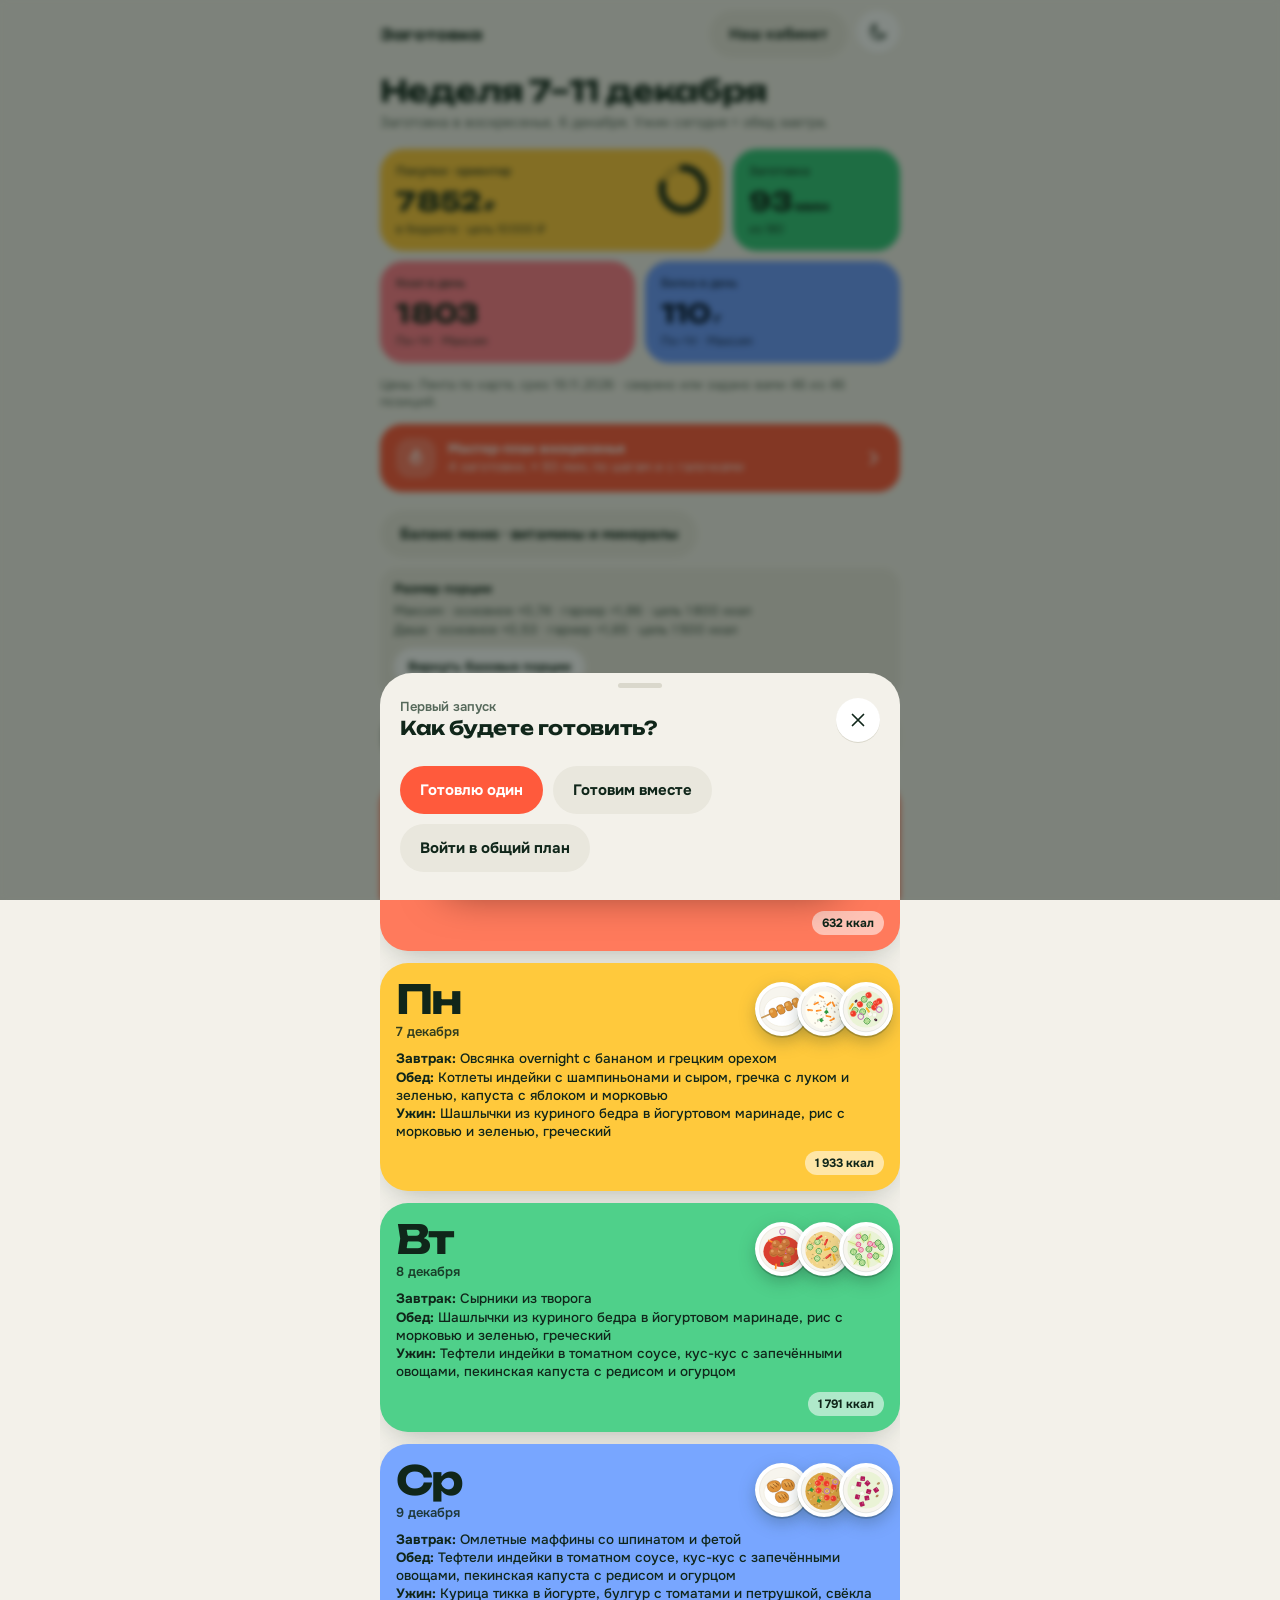
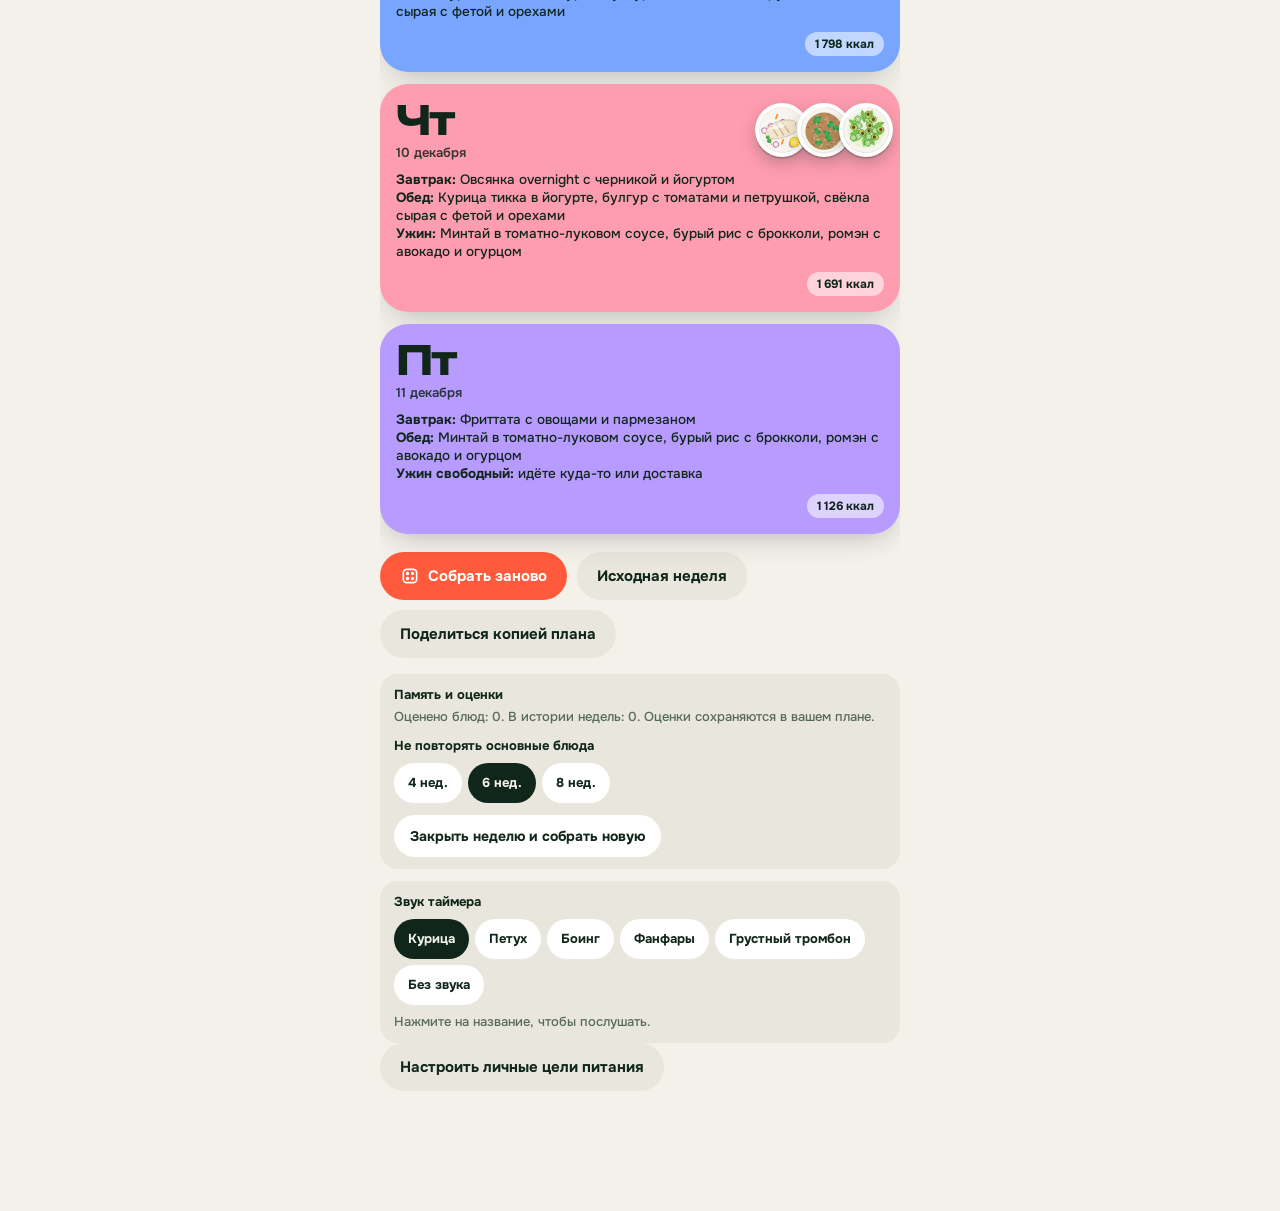
==== index.html @ 7cc8a617 "Complete photography for all 444 recipes" ====
<!doctype html><html lang="ru"><head><meta charset="utf-8"><meta name="viewport" content="width=device-width,initial-scale=1,viewport-fit=cover"><meta name="theme-color" content="#F3F1EA"><meta name="apple-mobile-web-app-capable" content="yes"><meta name="mobile-web-app-capable" content="yes"><meta name="apple-mobile-web-app-title" content="Заготовка"><link rel="manifest" href="manifest.webmanifest"><link rel="icon" href="icon.svg" type="image/svg+xml"><link rel="apple-touch-icon" sizes="180x180" href="apple-touch-icon.png"><title>Заготовка</title>
<meta name="claude:viewport-fit-sides" content="cover">
<link rel="preconnect" href="https://fonts.googleapis.com">
<link rel="stylesheet" href="https://fonts.googleapis.com/css2?family=Onest:wght@400;500;600;700&family=Unbounded:wght@500;600;700&display=swap">
<style>
/* Концепция: прилавок рынка. Насыщенные «ящики» цвета, белые тарелки сверху, плотная широкая гарнитура для цифр. */
:root{
  --bg:#F3F1EA; --card:#FFFFFF; --ink:#10261A; --mut:#56695B; --line:#DAD8CC; --soft:#E9E7DD;
  --tomato:#FF5A3C; --lemon:#FFC93C; --leaf:#34C77B; --sea:#6C9CFF; --coral:#FF7E8B; --plum:#9B6BFF; --orange:#FF8A3D; --sand:#F2B84B;
  --dock:#10261A; --dockfg:#F3F1EA; --paint-ink:#10261A; --shadow:0 10px 30px -12px rgba(16,38,26,.35);
  --disp:'Unbounded','Onest',system-ui,sans-serif; --body:'Onest',system-ui,-apple-system,'Segoe UI',sans-serif;
  --ease:cubic-bezier(0.23,1,0.32,1); --spring:cubic-bezier(0.34,1.56,0.64,1);
}
@media (prefers-color-scheme:dark){:root:not([data-theme="light"]){--bg:#0C1510;--card:#16231B;--ink:#F3F1EA;--mut:#9DB2A2;--line:#27382D;--soft:#1E2E24;--dock:#F3F1EA;--dockfg:#10261A;--shadow:0 10px 30px -12px rgba(0,0,0,.7);color-scheme:dark}}
:root[data-theme="dark"]{--bg:#0C1510;--card:#16231B;--ink:#F3F1EA;--mut:#9DB2A2;--line:#27382D;--soft:#1E2E24;--dock:#F3F1EA;--dockfg:#10261A;--shadow:0 10px 30px -12px rgba(0,0,0,.7);color-scheme:dark}
*{box-sizing:border-box;-webkit-tap-highlight-color:transparent}
html{scroll-behavior:smooth}
body{margin:0;background:var(--bg);color:var(--ink);font-family:var(--body);padding-inline:max(16px,env(safe-area-inset-left,0px)) max(16px,env(safe-area-inset-right,0px));-webkit-font-smoothing:antialiased;overscroll-behavior-y:none}
body::before{content:"";position:fixed;inset:0 0 auto;height:env(safe-area-inset-top,0px);z-index:30;background:var(--bg)}
button{font-family:inherit;cursor:pointer;color:inherit;border:0;background:none;padding:0;transition:transform 160ms var(--ease),background-color 160ms var(--ease),opacity 160ms var(--ease)}
button:active{transform:scale(.95)}
button:focus-visible,input:focus-visible,summary:focus-visible{outline:3px solid var(--sea);outline-offset:2px}
input{font-family:inherit;color:var(--ink)}
#app{max-width:520px;margin:0 auto;padding-bottom:120px;min-height:100dvh;overflow-x:clip}
h1,h2,h3{margin:0;font-family:var(--disp);font-weight:700;letter-spacing:-.02em;line-height:1.1;text-wrap:balance}
.num{font-family:var(--disp);font-weight:600;font-variant-numeric:tabular-nums;letter-spacing:-.03em}
.mut{color:var(--mut)}
.small{font-size:13px}
/* top bar */
.bar{position:sticky;top:0;z-index:20;margin-inline:-16px;padding:calc(10px + env(safe-area-inset-top,0px)) 16px 10px;display:flex;align-items:center;justify-content:space-between;gap:10px;background:color-mix(in srgb,var(--bg) 94%,transparent);backdrop-filter:blur(14px) saturate(1.4);-webkit-backdrop-filter:blur(14px) saturate(1.4);min-height:56px}
.bar .t{font-family:var(--disp);font-weight:700;font-size:15px;opacity:0;transform:translateY(6px)}
@supports (animation-timeline:scroll()){.bar .t{animation:barT linear both;animation-timeline:scroll(root);animation-range:60px 120px}@keyframes barT{to{opacity:1;transform:none}}}
.hero-h{padding:6px 0 4px}
.hero-h h1{font-size:30px}
.hero-h p{margin:6px 0 0;color:var(--mut);font-size:14px}
.rb{width:44px;height:44px;border-radius:50%;display:grid;place-items:center;background:var(--card);box-shadow:0 1px 0 var(--line);flex:none}
.rb svg,.ic{width:22px;height:22px;stroke:currentColor;fill:none;stroke-width:1.9;stroke-linecap:round;stroke-linejoin:round}
.rb.on{background:var(--tomato);color:#fff}
.rb.paint{color:var(--paint-ink)}
.rb:disabled{opacity:.35}
/* bento */
.bento{display:grid;grid-template-columns:repeat(6,1fr);gap:10px;margin-top:14px}
.bx{border-radius:24px;padding:14px 16px;color:var(--paint-ink);position:relative;overflow:hidden;min-height:96px}
.bx .l{font-size:12px;font-weight:600;opacity:.8}
.bx .v{font-family:var(--disp);font-weight:700;font-size:26px;margin-top:6px;letter-spacing:-.03em}
.bx .v small{font-size:13px;font-weight:600;letter-spacing:0;margin-left:3px}
.bx .s{font-size:12px;margin-top:4px;opacity:.85}
.b-a{grid-column:span 4;background:var(--lemon)}.b-b{grid-column:span 2;background:var(--leaf)}.b-c{grid-column:span 3;background:var(--coral)}.b-d{grid-column:span 3;background:var(--sea);color:#fff}
.bx.sea{color:#06142E}
.ring{position:absolute;right:12px;top:12px;width:56px;height:56px}
.ring circle{fill:none;stroke-width:7;stroke-linecap:round}
.ring .tr{stroke:rgba(16,38,26,.15)}.ring .pg{stroke:var(--paint-ink);transition:stroke-dashoffset 900ms var(--ease)}
.warn{margin-top:10px;padding:12px 14px;border-radius:18px;background:#FFE9B0;color:#4D3A00;font-size:13px;line-height:1.4;font-weight:500}
.warn.bad{background:#FFD2C9;color:#6E1708}
/* day cards */
.days{display:flex;flex-direction:column;gap:12px;margin-top:16px}
.dc{border-radius:28px;padding:16px;color:var(--paint-ink);text-align:left;width:100%;display:grid;grid-template-columns:1fr auto;gap:10px 8px;position:relative;overflow:hidden;box-shadow:var(--shadow)}
.dc .dn{font-family:var(--disp);font-weight:700;font-size:40px;line-height:1;letter-spacing:-.04em}
.dc .dd{font-size:13px;font-weight:600;margin-top:4px;opacity:.85}
.dc .pl{display:flex;justify-content:flex-end;padding-right:6px}
.dc .pl .pt{width:60px;height:60px;margin-right:-18px;border-radius:50%;filter:drop-shadow(0 6px 8px rgba(16,38,26,.25));transition:transform 320ms var(--spring)}
.dc:hover .pt:nth-child(1){transform:translateY(-3px) rotate(-6deg)}
.dc .nm{grid-column:1/-1;font-size:13.5px;line-height:1.35;font-weight:500}
.dc .nm b{font-weight:700}
.dc .kc{grid-column:1/-1;justify-self:end;font-size:12px;font-weight:700;background:rgba(255,255,255,.55);border-radius:99px;padding:4px 10px}
.dc.sea{color:#06142E}
.dc.free{background:var(--soft);color:var(--ink);box-shadow:none}
.act-row{display:flex;gap:10px;margin-top:18px;flex-wrap:wrap}
.btn{height:48px;border-radius:24px;padding:0 20px;font-weight:700;font-size:15px;background:var(--ink);color:var(--bg);display:inline-flex;align-items:center;gap:8px}
.btn.alt{background:var(--soft);color:var(--ink)}
.warn .btn.alt{background:var(--card)}
.btn.red{background:var(--tomato);color:#fff}
.btn svg{width:20px;height:20px;stroke:currentColor;fill:none;stroke-width:2;stroke-linecap:round;stroke-linejoin:round}
/* day view */
.pager{display:flex;align-items:center;justify-content:space-between;gap:8px}
.pager .mid{text-align:center;min-width:0}
.pager h1{font-size:22px}
.strip{display:flex;gap:6px;margin-top:10px;justify-content:center}
.strip button{width:44px;height:52px;border-radius:16px;background:var(--card);font-size:11px;font-weight:700;color:var(--mut);display:flex;flex-direction:column;align-items:center;justify-content:center;gap:2px}
.strip button b{font-family:var(--disp);font-size:15px;color:var(--ink)}
.strip button.on{background:var(--ink);color:var(--bg)}.strip button.on b{color:var(--bg)}
.seg{position:relative;display:grid;grid-template-columns:repeat(3,1fr);padding:4px;background:var(--soft);border-radius:20px;margin-top:14px}
.seg i{position:absolute;top:4px;bottom:4px;left:4px;width:calc((100% - 8px)/3);border-radius:16px;background:var(--ink);transition:transform 320ms var(--ease);z-index:0}
.seg button{position:relative;z-index:1;height:42px;font-weight:700;font-size:14px;color:var(--mut);transition:color 200ms var(--ease)}
.seg button.on{color:var(--bg)}
.seg button:disabled{opacity:.35}
.stage{position:relative;height:250px;border-radius:32px;margin-top:14px;overflow:hidden;color:var(--paint-ink);box-shadow:var(--shadow);touch-action:pan-y}
.stage .pt{position:absolute;border-radius:50%;filter:drop-shadow(0 12px 14px rgba(16,38,26,.28));animation:plate 560ms var(--spring) both}
.stage .p1{width:164px;height:164px;left:-12px;top:84px;animation-delay:40ms}
.stage .p2{width:104px;height:104px;right:34px;top:8px;animation-delay:120ms}
.stage .p3{width:112px;height:112px;right:-6px;bottom:6px;animation-delay:200ms}
.stage.one .p1{width:200px;height:200px;left:auto;right:16px;top:25px;margin:0}
.stage .k{position:absolute;left:18px;top:16px}
.stage .k .num{font-size:40px;line-height:1}
.stage .k div:last-child{font-size:12px;font-weight:700;opacity:.8;margin-top:2px}
.chips{display:flex;gap:6px;flex-wrap:wrap;margin-top:12px}
.chip{display:inline-flex;align-items:center;gap:6px;height:30px;border-radius:99px;padding:0 12px;font-size:12.5px;font-weight:700;background:var(--soft)}
.chip.ok{background:#CDEFD9;color:#0B4B26}.chip.warn{background:#FFE9B0;color:#4D3A00}
.rows{display:flex;flex-direction:column;gap:10px;margin-top:14px}
.row{display:flex;align-items:center;gap:12px;background:var(--card);border-radius:24px;padding:10px;animation:rise 420ms var(--ease) both}
.row .th{width:64px;height:64px;border-radius:20px;flex:none;display:grid;place-items:center}
.row .th .pt{width:54px;height:54px}
.row .tx{flex:1;min-width:0;text-align:left;padding:2px 0}
.row .tx .k{font-size:11.5px;font-weight:700;color:var(--mut);text-transform:uppercase;letter-spacing:.06em}
.row .tx .n{font-weight:700;font-size:15.5px;line-height:1.2;margin-top:2px}
.row .tx .m{font-size:12.5px;color:var(--mut);margin-top:3px}
.row .ac{display:flex;gap:6px}
.heart svg{transition:transform 260ms var(--spring),fill 160ms}
.heart.on{color:var(--tomato)}.heart.on svg{fill:currentColor;animation:pop 420ms var(--spring)}
.swapb{background:var(--tomato);color:#fff}
.swapb svg{transition:transform 500ms var(--ease)}.swapb:active svg{transform:rotate(180deg)}
.free-card{margin-top:14px;border-radius:32px;padding:24px;background:var(--lemon);color:var(--paint-ink);position:relative;overflow:hidden;min-height:180px;box-shadow:var(--shadow)}
.free-card h2{font-size:24px;max-width:70%}
.free-card p{max-width:72%;font-size:14px;line-height:1.4;font-weight:500}
.free-card svg{position:absolute;right:-20px;bottom:-24px;width:190px;height:190px;animation:plate 700ms var(--spring) both}
/* shop */
.prog{height:12px;border-radius:99px;background:var(--soft);overflow:hidden;margin-top:12px}
.prog i{display:block;height:100%;border-radius:99px;background:linear-gradient(90deg,var(--leaf),var(--lemon));transition:width 600ms var(--ease)}
.sechd{display:flex;align-items:center;gap:8px;margin:22px 0 8px;font-family:var(--disp);font-weight:700;font-size:14px}
.sechd i{width:12px;height:12px;border-radius:4px}
.sg{background:var(--card);border-radius:24px;overflow:hidden}
.si{display:flex;align-items:center;gap:10px;padding:8px 8px 8px 10px;min-height:60px;border-bottom:1px solid var(--line)}
.sg > div:last-child .si{border-bottom:0}
.si .ico{width:40px;height:40px;border-radius:14px;flex:none;display:grid;place-items:center;color:var(--paint-ink);font-family:var(--disp);font-weight:700;font-size:15px}
.si .t{flex:1;min-width:0;text-align:left;padding:4px 0}
.si .a{font-weight:600;font-size:15px;transition:color 200ms}
.si .b{font-size:12.5px;color:var(--mut);margin-top:1px}
.si.done .a{color:var(--mut);text-decoration:line-through;text-decoration-thickness:2px}
.si.done .ico{opacity:.45;filter:grayscale(.6)}
.cb{width:44px;height:44px;display:grid;place-items:center;flex:none}
.cb i{width:28px;height:28px;border-radius:50%;border:2px solid var(--mut);display:grid;place-items:center;transition:background-color 200ms var(--ease),border-color 200ms var(--ease),transform 300ms var(--spring)}
.cb svg{width:16px;height:16px;stroke:#fff;fill:none;stroke-width:3.2;stroke-linecap:round;stroke-linejoin:round;stroke-dasharray:20;stroke-dashoffset:20;transition:stroke-dashoffset 300ms var(--ease) 60ms}
.cb.on i{background:var(--leaf);border-color:var(--leaf);transform:scale(1.08)}
.cb.on svg{stroke-dashoffset:0}
.ext{padding:2px 14px 16px 60px;font-size:13px;color:var(--mut);animation:rise 300ms var(--ease) both}
.ext .al{display:flex;flex-direction:column;gap:6px;margin:8px 0}
.ext .al div{background:var(--soft);border-radius:14px;padding:9px 11px;color:var(--ink);line-height:1.35}
.ext label{display:block;margin-top:10px;font-weight:700;color:var(--ink)}
input[type=text],input[type=search],input[type=number]{width:100%;height:46px;border-radius:16px;border:1.5px solid var(--line);background:var(--card);padding:0 14px;font-size:16px;margin-top:4px}
/* library */
.srch{position:relative;margin-top:10px}
.srch svg{position:absolute;left:14px;top:13px;width:20px;height:20px;stroke:var(--mut);fill:none;stroke-width:2;stroke-linecap:round}
.srch input{padding-left:42px;margin:0}
.pills{display:flex;gap:8px;overflow-x:auto;margin-inline:-16px;padding:12px 16px 4px;scrollbar-width:none;scroll-snap-type:x proximity;scroll-padding-inline:16px}
.pills::-webkit-scrollbar{display:none}
.pills button{flex:none;height:40px;border-radius:99px;padding:0 16px;font-weight:700;font-size:14px;background:var(--card);color:var(--mut);scroll-snap-align:start}
.pills button.on{background:var(--ink);color:var(--bg)}
.grid{display:grid;grid-template-columns:1fr 1fr;gap:12px;margin-top:14px}
.tile{position:relative;text-align:left;animation:rise 460ms var(--ease) both}
.tile .im{aspect-ratio:1;border-radius:28px;display:grid;place-items:center;overflow:hidden}
.tile .im.photo{background-repeat:no-repeat!important;background-size:200% 200%!important;box-shadow:inset 0 0 0 1px rgba(16,38,26,.05)}
.tile .im .pt{width:84%;height:84%;transition:transform 500ms var(--spring);filter:drop-shadow(0 10px 10px rgba(16,38,26,.22))}
.tile:hover .im .pt{transform:rotate(14deg) scale(1.04)}
.tile .n{font-weight:700;font-size:14px;line-height:1.22;margin-top:8px}
.tile .m{font-size:12px;color:var(--mut);margin-top:2px}
.tile .heart{position:absolute;right:6px;top:6px;width:40px;height:40px;border-radius:50%;background:rgba(255,255,255,.7);display:grid;place-items:center;color:var(--paint-ink)}
.tile .heart.on{color:var(--tomato)}
.tile .heart svg{width:20px;height:20px;stroke:currentColor;fill:none;stroke-width:2;stroke-linejoin:round}
/* dock */
.dock{position:fixed;left:50%;bottom:calc(14px + env(safe-area-inset-bottom,0px));transform:translateX(-50%);z-index:25;display:flex;gap:2px;padding:6px;border-radius:30px;background:var(--dock);color:var(--dockfg);box-shadow:0 18px 40px -12px rgba(0,0,0,.5);width:min(calc(100vw - 32px),420px)}
.dock button{flex:1;min-width:0;height:52px;border-radius:24px;display:flex;flex-direction:column;align-items:center;justify-content:center;gap:3px;font-weight:700;font-size:11px;position:relative;opacity:.85}
.dock button svg{width:22px;height:22px;stroke:currentColor;fill:none;stroke-width:2;stroke-linecap:round;stroke-linejoin:round;flex:none}
.dock button span{white-space:nowrap}
.dock button.on{opacity:1;background:var(--lemon);color:#10261A}
.dock .bd{position:absolute;top:2px;right:calc(50% - 28px);min-width:18px;height:18px;border-radius:9px;background:var(--tomato);color:#fff;font-size:10px;display:grid;place-items:center;padding:0 4px}
/* sheets */
.shade{position:fixed;inset:0;background:rgba(8,20,13,.5);z-index:40;animation:fade 240ms var(--ease) both;backdrop-filter:blur(3px)}
.sheet{position:fixed;left:0;right:0;bottom:0;z-index:41;max-width:520px;margin:0 auto;background:var(--bg);border-radius:32px 32px 0 0;max-height:92dvh;display:flex;flex-direction:column;animation:sheetIn 460ms var(--ease) both;padding-bottom:env(safe-area-inset-bottom,0px);will-change:transform;touch-action:pan-x}
.sheet.leaving{animation:sheetOut 260ms var(--ease) both}
.grab{width:44px;height:5px;border-radius:3px;background:var(--line);margin:10px auto 0;flex:none}
.sheet .hd{padding:10px 20px 6px;display:flex;justify-content:space-between;align-items:flex-start;gap:10px;flex:none;touch-action:none}
.sheet .bd{overflow:auto;padding:0 20px 28px;overscroll-behavior:contain;touch-action:pan-y}
.sheet .bd input:not([type=checkbox]){font-size:16px}
.sheet-actions{display:flex;gap:8px;flex-wrap:wrap;flex:none;padding:10px 20px;background:var(--bg);border-top:1px solid var(--line)}
.sheet-actions .btn{flex:1 1 auto;min-height:44px;height:auto;padding:10px 12px;justify-content:center}
.shop-controls{position:sticky;top:calc(49px + env(safe-area-inset-top,0px));background:var(--bg);z-index:10;padding:8px 0;display:flex;gap:8px;flex-wrap:wrap}
.shop-controls input{min-width:110px;flex:1;font-size:16px}
.today-card{margin:12px 0;padding:16px;border-radius:22px;background:var(--card)}
.today-card h2{font-size:19px;margin:0 0 8px}
.today-card p{margin:8px 0;font-size:14px}
.master-toggle{width:100%;text-align:left;min-height:44px}
.hero-i{border-radius:28px;display:grid;place-items:center;height:220px;margin-top:6px;position:relative;overflow:hidden}
.hero-i .pt{width:200px;height:200px;filter:drop-shadow(0 14px 16px rgba(16,38,26,.3));animation:plate 640ms var(--spring) both}
.kv{display:grid;grid-template-columns:repeat(4,1fr);gap:8px;margin-top:12px}
.kv div{background:var(--card);border-radius:18px;padding:10px 4px;text-align:center;font-size:11.5px;color:var(--mut)}
.kv b{display:block;font-family:var(--disp);font-size:17px;color:var(--ink);margin-bottom:2px}
.sec{font-family:var(--disp);font-weight:700;font-size:13px;margin:22px 0 8px}
table.ing{width:100%;border-collapse:collapse;font-size:14px}
table.ing td{padding:9px 0;border-bottom:1px solid var(--line)}
table.ing td:last-child{text-align:right;color:var(--mut);white-space:nowrap}
.dsel{display:flex;gap:6px;flex-wrap:wrap}
.dsel button{height:44px;min-width:50px;border-radius:16px;background:var(--card);font-weight:700}
.opt{display:flex;gap:12px;align-items:center;width:100%;text-align:left;background:var(--card);border-radius:22px;padding:10px;margin-top:8px;animation:rise 420ms var(--ease) both}
.opt .th{width:60px;height:60px;border-radius:18px;flex:none;display:grid;place-items:center}
.opt .th .pt{width:50px;height:50px}
.opt .n{font-weight:700;font-size:15px;line-height:1.2}
.opt .m{font-size:12.5px;color:var(--mut);margin-top:3px;line-height:1.35}
.opt .dl{font-weight:700}
.up{color:#B3341C}.dn2{color:#14733F}
/* cooking */
.cook{position:fixed;inset:0;z-index:50;background:var(--paint);color:var(--paint-ink);display:flex;flex-direction:column;padding:calc(18px + env(safe-area-inset-top,0px)) max(20px,env(safe-area-inset-right,0px)) calc(20px + env(safe-area-inset-bottom,0px)) max(20px,env(safe-area-inset-left,0px));animation:fade 300ms var(--ease) both;touch-action:pan-y}
.cook .top{display:flex;align-items:center;justify-content:space-between;gap:10px}
.cook .dots{display:flex;gap:5px;flex:1;margin:0 14px}
.cook .dots i{height:6px;flex:1;border-radius:3px;background:rgba(16,38,26,.2);transition:background-color 300ms var(--ease)}
.cook .dots i.d{background:var(--paint-ink)}
.cook .body{flex:1;min-height:0;display:flex;flex-direction:column;justify-content:safe center;gap:18px;overflow:auto;overscroll-behavior:contain}
.cook .body>*{flex-shrink:0}
.cook .top,.cook .nav{flex-shrink:0}
.cook .big{font-family:var(--disp);font-size:clamp(22px,6.4vw,30px);font-weight:700;line-height:1.18;letter-spacing:-.02em}
.cook .stepn{font-family:var(--disp);font-weight:700;font-size:96px;line-height:.9;opacity:.9}
.cook .cp{animation:slideIn 420ms var(--ease) both}
.cook .cp.back{animation-name:slideInL}
.tm{display:flex;align-items:center;gap:14px;background:rgba(255,255,255,.55);border-radius:28px;padding:12px 16px;align-self:flex-start}
.tm .tr{width:64px;height:64px;position:relative}
.tm .tr svg{width:64px;height:64px;transform:rotate(-90deg)}
.tm .tr circle{fill:none;stroke-width:8;stroke-linecap:round}
.tm .tr .bg{stroke:rgba(16,38,26,.15)}.tm .tr .fg{stroke:var(--paint-ink)}
.tm .tt{font-family:var(--disp);font-weight:700;font-size:26px;font-variant-numeric:tabular-nums}
.cook .nav{display:flex;gap:10px}
.cook .nav .btn{flex:1;justify-content:center;background:var(--paint-ink);color:#fff}
.cook .nav .btn.alt{background:rgba(255,255,255,.55);color:var(--paint-ink);flex:none;width:64px;padding:0}
.toast{position:fixed;left:50%;bottom:calc(92px + env(safe-area-inset-bottom,0px));transform:translateX(-50%);z-index:60;background:var(--ink);color:var(--bg);border-radius:20px;padding:8px 8px 8px 16px;display:flex;align-items:center;gap:12px;font-size:14px;font-weight:500;width:max-content;max-width:min(440px,calc(100vw - 32px));animation:toastIn 420ms var(--spring) both}
.toast button{background:rgba(127,127,127,.3);border-radius:14px;height:36px;padding:0 14px;font-weight:700}
.empty{padding:36px 10px;text-align:center;color:var(--mut)}
.pt{display:block}.sv{width:100%;height:100%;display:block}
button.pt{padding:0}
.noanim .stage .pt{animation:none}

/* вся неделя */
.wg{display:grid;grid-template-columns:40px repeat(3,minmax(0,1fr));gap:6px;margin-top:12px}
.gh{font-size:11px;font-weight:700;color:var(--mut);text-align:center;padding:2px 0}
.gd{border-radius:14px;display:flex;flex-direction:column;align-items:center;justify-content:center;color:var(--paint-ink);min-height:112px}
.gd b{font-family:var(--disp);font-size:15px}.gd span{font-size:11px;font-weight:700;opacity:.8}
.gc{position:relative;border-radius:18px;color:var(--paint-ink);min-height:112px;overflow:hidden}
.gc.free{background:var(--soft);display:grid;place-items:center;color:var(--mut);font-size:12px;font-weight:600}
.gb{display:block;width:100%;height:100%;text-align:left;padding:8px 6px 8px 8px}
.gp{position:relative;width:46px;height:46px}
.gp>.pt{width:46px;height:46px;filter:drop-shadow(0 3px 4px rgba(16,38,26,.25))}
.gs{position:absolute;right:-18px;bottom:-2px;width:26px;height:26px;display:block;filter:drop-shadow(0 2px 3px rgba(16,38,26,.3))}.gs.g2{right:-32px;bottom:18px;width:24px;height:24px}.gs .pt{width:100%;height:100%}
.gs .sv{width:100%;height:100%}
.gn{font-size:11px;font-weight:700;line-height:1.2;margin-top:14px;display:-webkit-box;-webkit-line-clamp:3;-webkit-box-orient:vertical;overflow:hidden;hyphens:auto}
.gk{font-size:10.5px;font-weight:600;opacity:.8;margin-top:2px}
.gl{position:absolute;right:2px;top:2px;width:30px;height:30px;border-radius:50%;display:grid;place-items:center;background:rgba(255,255,255,.55)}
.gl::after{content:"";position:absolute;inset:-7px}
.gl.on{background:var(--paint-ink);color:#fff}
@keyframes wob{0%,100%{transform:rotate(-2.5deg)}50%{transform:rotate(2.5deg) scale(1.03)}}
.snd{display:flex;gap:6px;flex-wrap:wrap;margin-top:8px}.snd button{height:40px;border-radius:99px;padding:0 14px;background:var(--card);font-weight:700;font-size:13px;color:var(--ink)}.snd button.on{background:var(--ink);color:var(--bg)}

.stars{display:flex;gap:2px;margin:6px 0 2px}.stars button{width:44px;height:44px;border-radius:14px;font-size:27px;line-height:1;color:var(--mut);opacity:.45;transition:transform 240ms var(--spring),color 160ms,opacity 160ms}
.stars button.on{color:#FFB400;opacity:1}.stars button:active{transform:scale(1.25)}
.rbox{margin-top:14px;padding:12px 14px;border-radius:18px;background:var(--soft)}
.nev{display:inline-flex;align-items:center;height:36px;margin-top:8px;padding:0 14px;border-radius:99px;font-size:13px;font-weight:700;background:var(--card);color:var(--mut)}.nev.on{background:var(--ink);color:var(--bg)}
.rv{display:flex;gap:12px;align-items:center;padding:12px 0;border-bottom:1px solid var(--soft)}.rv .th{width:62px;height:62px;border-radius:18px;display:grid;place-items:center;flex:none}.rv .th .pt{width:46px;height:46px}.rv .n{font-weight:700;font-size:15px;line-height:1.25}
.rtg{margin-left:6px;font-size:12px;font-weight:700;color:#C98A00}
.hist{margin-top:10px;font-size:13px;line-height:1.45;color:var(--mut)}.hist div{padding:8px 0;border-top:1px solid var(--soft)}.hist b{color:var(--ink)}

.mps{margin-top:18px}.mph{display:flex;align-items:center;gap:10px;margin-bottom:6px}.mph i{width:28px;height:28px;border-radius:50%;background:var(--ink);color:var(--card);font-style:normal;font-weight:800;display:grid;place-items:center;font-size:13px;flex:none}.mph b{display:block;font-size:16px}.mph span{font-size:12px;color:var(--mut)}.mph em{margin-left:auto;font-style:normal;font-weight:700;font-size:13px;color:var(--mut);white-space:nowrap}
.mpi{display:flex;gap:10px;width:100%;text-align:left;padding:10px 12px;border-radius:14px;background:var(--soft);margin-top:6px;font-size:14px;line-height:1.4;color:var(--ink)}.mpi .cbx{width:22px;height:22px;border-radius:7px;border:2px solid var(--mut);flex:none;margin-top:1px}.mpi.on{opacity:.55}.mpi.on .cbx{background:var(--tomato);border-color:var(--tomato)}
.mpi .sub{display:block;margin-top:4px}.mpi .sub>span{display:block;padding-left:12px;position:relative;margin-top:2px}.mpi .sub>span:before{content:"•";position:absolute;left:0;color:var(--mut)}
.lbl{padding:8px 12px;border-radius:12px;background:var(--soft);margin-top:6px;font-size:14px}
.mpc{display:flex;align-items:center;gap:12px;width:100%;margin-top:14px;padding:14px 16px;border-radius:22px;background:var(--tomato);color:#fff;text-align:left;line-height:1.3}.mpc small{opacity:.9;font-size:13px}.mpc .mpi2{width:40px;height:40px;border-radius:14px;background:rgba(255,255,255,.2);display:grid;place-items:center;flex:none}.mpc svg{width:22px;height:22px;stroke:#fff;fill:none;stroke-width:2;stroke-linecap:round;stroke-linejoin:round;flex:none}.mpc>span:nth-child(2){flex:1}
.evc{margin-top:14px;padding:14px 16px;border-radius:18px;background:var(--soft);font-size:14px;line-height:1.45}.evc ol{margin:6px 0 0;padding-left:20px}.evc li{margin-bottom:4px}
.ext .use{display:flex;justify-content:space-between;align-items:flex-start;gap:10px;width:100%;text-align:left;background:var(--soft);border-radius:12px;padding:8px 11px;margin-top:6px;color:var(--ink);line-height:1.3}.ext .use span{color:var(--mut);font-size:12px;text-align:right}
/* motion */
@keyframes rise{from{opacity:0;transform:translateY(14px) scale(.98)}to{opacity:1;transform:none}}
@keyframes fade{from{opacity:0}to{opacity:1}}
@keyframes plate{from{opacity:0;transform:scale(.6) rotate(-24deg)}to{opacity:1;transform:none}}
@keyframes pop{0%{transform:scale(.6)}60%{transform:scale(1.35)}100%{transform:scale(1)}}
@keyframes sheetIn{from{transform:translateY(100%)}to{transform:none}}
@keyframes sheetOut{to{transform:translateY(100%)}}
@keyframes toastIn{from{opacity:0;transform:translate(-50%,24px) scale(.9)}to{opacity:1;transform:translate(-50%,0)}}
@keyframes slideIn{from{opacity:0;transform:translateX(44px)}to{opacity:1;transform:none}}
@keyframes slideInL{from{opacity:0;transform:translateX(-44px)}to{opacity:1;transform:none}}
::view-transition-old(root),::view-transition-new(root){animation-duration:360ms;animation-timing-function:var(--ease)}
html[data-dir="f"]::view-transition-old(root){animation-name:vtOutL}html[data-dir="f"]::view-transition-new(root){animation-name:vtInR}
html[data-dir="b"]::view-transition-old(root){animation-name:vtOutR}html[data-dir="b"]::view-transition-new(root){animation-name:vtInL}
@keyframes vtOutL{to{opacity:0;transform:translateX(-14%)}}@keyframes vtInR{from{opacity:0;transform:translateX(14%)}}
@keyframes vtOutR{to{opacity:0;transform:translateX(14%)}}@keyframes vtInL{from{opacity:0;transform:translateX(-14%)}}
.noanim .row,.noanim .tile,.noanim .dc,.noanim .opt{animation:none}
@media (prefers-reduced-motion:reduce){*,::before,::after{animation-duration:1ms!important;animation-delay:0ms!important;transition-duration:1ms!important}::view-transition-group(*),::view-transition-old(*),::view-transition-new(*){animation:none!important}}
.nutrition-settings .si{flex-direction:column;align-items:stretch;gap:6px}.nutrition-settings input,.nutrition-settings select{max-width:100%;min-height:38px}.nutrition-settings summary{cursor:pointer}
</style>

</head><body><div id="app"></div>
<div id="layer"></div>
<script>const DATA={"ing":{"chb":{"n":"Куриная грудка (филе)","k":112,"P":22.5,"F":1.93,"C":0,"pr":670,"c":"Мясо и рыба","h":0,"g":"птица","w":"Любая сеть","a":"Грудка индейки, куриное бедро"},"cht":{"n":"Куриное бедро без кости","k":121,"P":19.7,"F":4.12,"C":0,"pr":725,"c":"Мясо и рыба","h":0,"g":"птица","w":"Любая сеть","a":"Куриная грудка, филе бедра индейки"},"tkg":{"n":"Фарш индейки","k":148,"P":19.7,"F":7.66,"C":0,"pr":905,"c":"Мясо и рыба","h":0,"g":"фарш","w":"Любая сеть","a":"Фарш куриный (из грудки), фарш из бедра индейки"},"tkt":{"n":"Индейка, филе бедра","k":116,"P":20.6,"F":3.69,"C":0,"pr":1075,"c":"Мясо и рыба","h":0,"g":"птица","w":"Любая сеть","a":"Куриное бедро, грудка индейки"},"tkb":{"n":"Индейка, филе грудки","k":115,"P":22.6,"F":1.93,"C":0.14,"pr":975,"c":"Мясо и рыба","h":0,"g":"птица","w":"Любая сеть","a":"Куриная грудка, филе бедра индейки"},"cod":{"n":"Треска (филе)","k":82,"P":17.8,"F":0.67,"C":0,"pr":650,"c":"Мясо и рыба","h":0,"g":"рыба","w":"Любая сеть","a":"Минтай, морской окунь, тилапия"},"pol":{"n":"Минтай (филе)","k":76,"P":17.2,"F":0.82,"C":0,"pr":671,"c":"Мясо и рыба","h":0,"g":"рыба","w":"Любая сеть","a":"Треска, морской окунь, тилапия"},"til":{"n":"Тилапия (филе)","k":96,"P":20.1,"F":1.7,"C":0,"pr":520,"c":"Мясо и рыба","h":0,"g":"рыба","w":"Заморозка в любой сети","a":"Треска, минтай, сибас"},"shr":{"n":"Креветки очищенные","k":85,"P":20.1,"F":0.51,"C":0,"pr":1100,"c":"Мясо и рыба","h":0,"g":"морепродукты","w":"Любая сеть","a":"Кальмар, мидии, гребешки"},"sqd":{"n":"Кальмар (тушка)","k":92,"P":15.6,"F":1.38,"C":3.08,"pr":600,"c":"Мясо и рыба","h":0,"g":"морепродукты","w":"Любая сеть","a":"Креветки, мидии"},"msl":{"n":"Мидии очищенные","k":86,"P":11.9,"F":2.24,"C":3.69,"pr":700,"c":"Мясо и рыба","h":0,"g":"морепродукты","w":"Заморозка в любой сети (очищенные)","a":"Креветки, кальмар"},"sal":{"n":"Лосось (филе)","k":203,"P":20.3,"F":13.1,"C":0,"pr":1400,"c":"Мясо и рыба","h":0,"g":"жирная рыба","w":"Любая сеть","a":"Форель, горбуша"},"trt":{"n":"Форель (филе)","k":154,"P":19.6,"F":6.2,"C":0,"pr":1000,"c":"Мясо и рыба","h":0,"g":"жирная рыба","w":"Лента, Перекрёсток, ВкусВилл, Пятёрочка","a":"Лосось, горбуша"},"bass":{"n":"Сибас (филе)","k":97,"P":18.4,"F":2.0,"C":0,"pr":900,"c":"Мясо и рыба","h":0,"g":"рыба","w":"Лента, Перекрёсток, ВкусВилл; нет — треска или форель","a":""},"mac":{"n":"Скумбрия","k":205,"P":18.6,"F":13.9,"C":0,"pr":350,"c":"Мясо и рыба","h":0,"g":"жирная рыба","w":"Любая сеть","a":""},"per":{"n":"Морской окунь (филе)","k":79,"P":15.3,"F":1.54,"C":0,"pr":450,"c":"Мясо и рыба","h":0,"g":"рыба","w":"Заморозка в любой сети","a":""},"hal":{"n":"Палтус (филе)","k":91,"P":18.6,"F":1.33,"C":0,"pr":1300,"c":"Мясо и рыба","h":0,"g":"рыба","w":"Лента, Перекрёсток; нет — треска или сибас","a":""},"pink":{"n":"Горбуша (филе)","k":127,"P":20.5,"F":4.4,"C":0,"pr":550,"c":"Мясо и рыба","h":0,"g":"жирная рыба","w":"Любая сеть","a":"Форель, лосось"},"scl":{"n":"Гребешки","k":69,"P":12.1,"F":0.49,"C":3.18,"pr":1500,"c":"Мясо и рыба","h":0,"g":"морепродукты","w":"Лента, Перекрёсток (заморозка); нет — креветки или кальмар","a":"Креветки, кальмар"},"kal":{"n":"Кале","k":35,"P":2.92,"F":1.49,"C":4.42,"pr":500,"c":"Овощи и зелень","h":0,"g":"листовые","w":"Редко: Перекрёсток, ВкусВилл; нет — шпинат или руккола","a":"Шпинат, руккола"},"koh":{"n":"Кольраби","k":27,"P":1.7,"F":0.1,"C":6.2,"pr":150,"c":"Овощи и зелень","h":0,"g":"капуста","w":"Сезонно: Лента, Перекрёсток; нет — капуста с яблоком","a":"Белокочанная капуста, редька"},"fen":{"n":"Фенхель","k":31,"P":1.24,"F":0.2,"C":7.3,"pr":400,"c":"Овощи и зелень","h":0,"g":"овощи","w":"Редко: Перекрёсток, ВкусВилл; нет — сельдерей","a":"Сельдерей стебли, лук-порей"},"egg":{"n":"Яйца","k":143,"P":12.6,"F":9.51,"C":0.72,"pr":200,"c":"Молочное и яйца","h":0,"g":"яйца","w":"Любая сеть","a":""},"cot":{"n":"Творог 1%","k":72,"P":12.4,"F":1.02,"C":2.72,"pr":450,"c":"Молочное и яйца","h":0,"g":"творог","w":"Любая сеть","a":"Рикотта, зернёный творог"},"yog":{"n":"Греческий йогурт 0%","k":59,"P":10.2,"F":0.39,"C":3.6,"pr":500,"c":"Молочное и яйца","h":0,"g":"йогурт","w":"Любая сеть","a":"Кефир 1%, натуральный йогурт без добавок"},"mlk":{"n":"Молоко 2%","k":50,"P":3.3,"F":1.98,"C":4.8,"pr":90,"c":"Молочное и яйца","h":0,"g":"молоко","w":"Любая сеть","a":""},"fet":{"n":"Фета","k":265,"P":14.2,"F":21.5,"C":3.88,"pr":900,"c":"Молочное и яйца","h":0,"g":"сыр","w":"Любая сеть","a":"Брынза, сулугуни"},"moz":{"n":"Моцарелла","k":254,"P":24.3,"F":15.9,"C":2.77,"pr":800,"c":"Молочное и яйца","h":0,"g":"сыр","w":"Любая сеть","a":"Сулугуни, адыгейский сыр"},"par":{"n":"Пармезан","k":392,"P":35.8,"F":25,"C":3.22,"pr":1800,"c":"Молочное и яйца","h":0,"g":"сыр","w":"Любая сеть","a":"Твёрдый сыр, грана падано"},"buck":{"n":"Гречка","k":346,"P":11.7,"F":2.71,"C":75,"pr":120,"c":"Крупы и бобовые","h":0,"g":"крупа","w":"Любая сеть","a":"Булгур, бурый рис"},"rice":{"n":"Рис белый длиннозёрный","k":365,"P":7.13,"F":0.66,"C":80,"pr":130,"c":"Крупы и бобовые","h":0,"g":"крупа","w":"Любая сеть","a":"Бурый рис, булгур"},"brr":{"n":"Рис бурый","k":367,"P":7.54,"F":3.2,"C":76.3,"pr":200,"c":"Крупы и бобовые","h":0,"g":"крупа","w":"Любая сеть","a":"Белый рис, булгур"},"cus":{"n":"Кус-кус","k":376,"P":12.8,"F":0.64,"C":77.4,"pr":180,"c":"Крупы и бобовые","h":0,"g":"крупа","w":"Любая сеть","a":"Булгур, рис"},"bul":{"n":"Булгур","k":342,"P":12.3,"F":1.33,"C":75.9,"pr":150,"c":"Крупы и бобовые","h":0,"g":"крупа","w":"Любая сеть","a":"Кус-кус, гречка"},"oat":{"n":"Овсяные хлопья","k":379,"P":13.2,"F":6.52,"C":67.7,"pr":100,"c":"Крупы и бобовые","h":0,"g":"крупа","w":"Любая сеть","a":"Гречневые хлопья, мюсли без сахара"},"qui":{"n":"Киноа","k":368,"P":14.1,"F":6.07,"C":64.2,"pr":450,"c":"Крупы и бобовые","h":0,"g":"крупа","w":"Магнит, Пятёрочка, Лента; нет — булгур или кус-кус","a":"Гречка, булгур"},"len":{"n":"Чечевица","k":352,"P":24.6,"F":1.06,"C":63.4,"pr":160,"c":"Крупы и бобовые","h":0,"g":"крупа","w":"Любая сеть","a":"Красная чечевица, нут"},"chk":{"n":"Нут консервированный","k":139,"P":7.05,"F":2.77,"C":22.5,"pr":300,"c":"Крупы и бобовые","h":0,"g":"бобовые","w":"Любая сеть","a":"Белая фасоль, красная фасоль"},"kid":{"n":"Красная фасоль консервированная","k":121,"P":8.12,"F":0.93,"C":20.8,"pr":300,"c":"Крупы и бобовые","h":0,"g":"бобовые","w":"Любая сеть","a":"Белая фасоль, нут"},"cor":{"n":"Кукуруза консервированная","k":67,"P":2.29,"F":1.22,"C":14.3,"pr":250,"c":"Крупы и бобовые","h":0,"g":"овощи","w":"Любая сеть","a":""},"olv":{"n":"Маслины","k":116,"P":0.84,"F":10.9,"C":6.04,"pr":700,"c":"Бакалея","h":0,"g":"добавки","w":"Любая сеть","a":""},"tmc":{"n":"Томаты в собственном соку","k":16,"P":0.79,"F":0.25,"C":3.47,"pr":200,"c":"Бакалея","h":0,"g":"томат","w":"Любая сеть","a":""},"tpa":{"n":"Томатная паста","k":82,"P":4.32,"F":0.47,"C":18.9,"pr":350,"c":"Бакалея","h":100,"g":"томат","w":"Любая сеть","a":""},"onion":{"n":"Лук репчатый","k":40,"P":1.1,"F":0.1,"C":9.34,"pr":40,"c":"Овощи и зелень","h":0,"g":"овощи","w":"Любая сеть","a":""},"gar":{"n":"Чеснок","k":149,"P":6.36,"F":0.5,"C":33.1,"pr":300,"c":"Овощи и зелень","h":0,"g":"специи","w":"Любая сеть","a":""},"carrot":{"n":"Морковь","k":41,"P":0.93,"F":0.24,"C":9.58,"pr":50,"c":"Овощи и зелень","h":0,"g":"корнеплоды","w":"Любая сеть","a":""},"cab":{"n":"Капуста белокочанная","k":25,"P":1.28,"F":0.1,"C":5.8,"pr":140,"c":"Овощи и зелень","h":0,"g":"капуста","w":"Любая сеть","a":""},"nap":{"n":"Капуста пекинская","k":16,"P":1.2,"F":0.2,"C":3.2,"pr":130,"c":"Овощи и зелень","h":0,"g":"капуста","w":"Любая сеть","a":""},"beet":{"n":"Свёкла","k":43,"P":1.61,"F":0.17,"C":9.56,"pr":50,"c":"Овощи и зелень","h":0,"g":"корнеплоды","w":"Любая сеть","a":""},"zuc":{"n":"Кабачок","k":17,"P":1.2,"F":0.32,"C":3.1,"pr":120,"c":"Овощи и зелень","h":0,"g":"овощи","w":"Любая сеть","a":"Кабачок, патиссон, баклажан"},"spi":{"n":"Шпинат","k":23,"P":2.86,"F":0.39,"C":3.63,"pr":1333,"c":"Овощи и зелень","h":0,"g":"листовые","w":"Любая сеть","a":"Мангольд, листовой салат"},"aru":{"n":"Руккола","k":25,"P":2.58,"F":0.66,"C":3.65,"pr":1200,"c":"Овощи и зелень","h":0,"g":"листовые","w":"Упаковка в любой сети","a":"Шпинат, салат латук"},"rom":{"n":"Салат ромэн","k":17,"P":1.23,"F":0.3,"C":3.29,"pr":700,"c":"Овощи и зелень","h":0,"g":"листовые","w":"Перекрёсток, Лента, ВкусВилл; нет — айсберг или пекинская капуста","a":"Айсберг, пекинская капуста"},"bro":{"n":"Брокколи","k":34,"P":2.82,"F":0.37,"C":6.64,"pr":300,"c":"Овощи и зелень","h":0,"g":"капуста","w":"Любая сеть","a":"Цветная капуста, спаржевая фасоль"},"mush":{"n":"Шампиньоны","k":24.9,"P":2.9,"F":0.37,"C":4.1,"pr":285,"c":"Овощи и зелень","h":0,"g":"грибы","w":"Любая сеть","a":"Вешенки, шиитаке"},"rad":{"n":"Редис","k":16,"P":0.68,"F":0.1,"C":3.4,"pr":400,"c":"Овощи и зелень","h":0,"g":"корнеплоды","w":"Любая сеть","a":""},"swp":{"n":"Батат","k":86,"P":1.57,"F":0.05,"C":20.1,"pr":150,"c":"Овощи и зелень","h":0,"g":"корнеплоды","w":"Любая сеть","a":"Тыква, морковь"},"pum":{"n":"Тыква","k":26,"P":1,"F":0.1,"C":6.5,"pr":60,"c":"Овощи и зелень","h":0,"g":"овощи","w":"Любая сеть","a":"Батат, морковь"},"cel":{"n":"Сельдерей стебли","k":14,"P":0.69,"F":0.17,"C":2.97,"pr":200,"c":"Овощи и зелень","h":0,"g":"овощи","w":"Любая сеть","a":""},"avo":{"n":"Авокадо","k":160,"P":2,"F":14.7,"C":8.53,"pr":450,"c":"Овощи и зелень","h":0,"g":"добавки","w":"Любая сеть","a":"Оливки, огурец с оливковым маслом"},"cuc":{"n":"Огурцы","k":15,"P":0.65,"F":0.11,"C":3.63,"pr":150,"c":"Овощи и зелень","h":0,"g":"овощи","w":"Любая сеть","a":""},"tom":{"n":"Помидоры","k":18,"P":0.88,"F":0.2,"C":3.89,"pr":250,"c":"Овощи и зелень","h":0,"g":"овощи","w":"Любая сеть","a":""},"pep":{"n":"Перец сладкий красный","k":26,"P":0.99,"F":0.3,"C":6.0,"pr":350,"c":"Овощи и зелень","h":0,"g":"овощи","w":"Любая сеть","a":""},"egp":{"n":"Баклажан","k":25,"P":0.98,"F":0.18,"C":5.88,"pr":150,"c":"Овощи и зелень","h":0,"g":"овощи","w":"Любая сеть","a":"Кабачок, перец"},"gb":{"n":"Фасоль стручковая","k":31,"P":1.83,"F":0.22,"C":6.97,"pr":250,"c":"Овощи и зелень","h":0,"g":"овощи","w":"Любая сеть","a":""},"pea":{"n":"Горошек зелёный","k":81,"P":5.42,"F":0.4,"C":14.4,"pr":250,"c":"Овощи и зелень","h":0,"g":"овощи","w":"Любая сеть","a":""},"asp":{"n":"Спаржа","k":20,"P":2.2,"F":0.12,"C":3.88,"pr":700,"c":"Овощи и зелень","h":0,"g":"овощи","w":"Лента, Перекрёсток; нет — стручковая фасоль","a":""},"lek":{"n":"Лук-порей","k":61,"P":1.5,"F":0.3,"C":14.2,"pr":250,"c":"Овощи и зелень","h":0,"g":"овощи","w":"Любая сеть","a":""},"apple":{"n":"Яблоки","k":52,"P":0.26,"F":0.17,"C":13.8,"pr":130,"c":"Фрукты","h":0,"g":"фрукты","w":"Любая сеть","a":"Груша, киви"},"ora":{"n":"Апельсины","k":47,"P":0.94,"F":0.12,"C":11.8,"pr":120,"c":"Фрукты","h":0,"g":"цитрусы","w":"Любая сеть","a":"Мандарин, грейпфрут"},"ban":{"n":"Бананы","k":89,"P":1.09,"F":0.33,"C":22.8,"pr":95,"c":"Фрукты","h":0,"g":"фрукты","w":"Любая сеть","a":""},"lime":{"n":"Лайм","k":30,"P":0.7,"F":0.2,"C":10.5,"pr":400,"c":"Фрукты","h":0,"g":"цитрусы","w":"Любая сеть","a":"Лимон"},"lem":{"n":"Лимон","k":29,"P":1.1,"F":0.3,"C":9.32,"pr":250,"c":"Фрукты","h":0,"g":"цитрусы","w":"Любая сеть","a":"Лайм"},"kiw":{"n":"Киви","k":58,"P":1.06,"F":0.44,"C":14,"pr":350,"c":"Фрукты","h":0,"g":"фрукты","w":"Любая сеть","a":""},"grf":{"n":"Грейпфрут","k":42,"P":0.77,"F":0.14,"C":10.7,"pr":150,"c":"Фрукты","h":0,"g":"цитрусы","w":"Любая сеть","a":""},"pear":{"n":"Груши","k":57,"P":0.36,"F":0.14,"C":15.2,"pr":180,"c":"Фрукты","h":0,"g":"фрукты","w":"Любая сеть","a":"Яблоко, киви"},"pom":{"n":"Гранат","k":83,"P":1.67,"F":1.17,"C":18.7,"pr":400,"c":"Фрукты","h":0,"g":"фрукты","w":"Сезонно; нет — апельсин или груша","a":""},"man":{"n":"Манго","k":60,"P":0.82,"F":0.38,"C":15,"pr":300,"c":"Фрукты","h":0,"g":"фрукты","w":"Сезонно, крупные сети; нет — апельсин или груша","a":""},"blu":{"n":"Черника","k":57,"P":0.74,"F":0.33,"C":14.5,"pr":1200,"c":"Фрукты","h":0,"g":"фрукты","w":"Заморозка в любой сети","a":""},"prs":{"n":"Петрушка","k":36,"P":2.97,"F":0.79,"C":6.33,"pr":800,"c":"Овощи и зелень","h":0,"g":"зелень","w":"Любая сеть","a":"Укроп, кинза"},"dil":{"n":"Укроп","k":43,"P":3.46,"F":1.12,"C":7.02,"pr":800,"c":"Овощи и зелень","h":0,"g":"зелень","w":"Любая сеть","a":"Петрушка, кинза"},"cil":{"n":"Кинза","k":23,"P":2.1,"F":0.6,"C":3.7,"pr":1000,"c":"Овощи и зелень","h":0,"g":"зелень","w":"Любая сеть","a":"Петрушка, укроп"},"gin":{"n":"Имбирь","k":80,"P":1.82,"F":0.75,"C":17.8,"pr":600,"c":"Овощи и зелень","h":0,"g":"специи","w":"Любая сеть","a":""},"oo":{"n":"Масло оливковое","k":884,"P":0,"F":100,"C":0,"pr":1100,"c":"Бакалея","h":500,"g":"масло","w":"Любая сеть","a":""},"wal":{"n":"Грецкие орехи","k":654,"P":15.2,"F":65.2,"C":13.7,"pr":1133,"c":"Орехи и семена","h":0,"g":"орехи","w":"Любая сеть","a":"Миндаль, фундук"},"alm":{"n":"Миндаль","k":579,"P":21.1,"F":49.9,"C":21.6,"pr":1200,"c":"Орехи и семена","h":0,"g":"орехи","w":"Любая сеть","a":"Грецкий орех, фундук"},"ses":{"n":"Кунжут","k":573,"P":17.7,"F":49.7,"C":23.4,"pr":600,"c":"Орехи и семена","h":0,"g":"орехи","w":"Любая сеть","a":"Семена подсолнечника, тыквенные семечки"},"psd":{"n":"Тыквенные семечки","k":559,"P":30.2,"F":49,"C":10.7,"pr":900,"c":"Орехи и семена","h":0,"g":"орехи","w":"Любая сеть","a":"Семечки подсолнечника, кунжут"},"tah":{"n":"Тахини","k":592,"P":17.4,"F":53,"C":21.5,"pr":900,"c":"Орехи и семена","h":0,"g":"соусы","w":"Перекрёсток, Лента, ВкусВилл; нет — смесь йогурта и кунжута","a":""},"soy":{"n":"Соевый соус","k":53,"P":8.14,"F":0.57,"C":4.93,"pr":400,"c":"Бакалея","h":200,"g":"соусы","w":"Любая сеть","a":""},"hon":{"n":"Мёд","k":304,"P":0.3,"F":0,"C":82.4,"pr":600,"c":"Бакалея","h":300,"g":"сладкое","w":"Любая сеть","a":""},"mst":{"n":"Горчица","k":60,"P":3.74,"F":3.34,"C":5.83,"pr":300,"c":"Бакалея","h":200,"g":"соусы","w":"Любая сеть","a":""}},"rec":[{"n":"Куриные рулетики с брокколи и фетой","t":"Основное","p":4,"pr":33,"ev":5,"c":"Курица","k":244.5,"P":37.0,"F":8.8,"C":3.5,"i":[["chb",600],["bro",150],["fet",60],["gar",5],["oo",10]],"al":["Куриные рулетики со шпинатом и моцареллой","Курица с шампиньонами и луком-пореем в йогурте","Индейка с горошком в йогуртовом соусе"],"st":["Включите духовку на 190 °C (верх и низ).","Достаньте рулет из морозилки и обмажьте маслом, выложите в форму. Размораживать не нужно.","Запекайте 45 минут, на середине переверните.","Дайте отдохнуть 5 минут под фольгой и нарежьте.","Пока готовится, приготовьте гарнир и салат. Мясо готово, когда сок прозрачный.","Половину порции уберите в контейнер: это завтрашний обед."],"bt":"roll","ov":[190,45],"ops":{"c":10,"v":6,"b":12,"p":5},"bs":[["c","Мясо ({chb}) разрежьте вдоль пополам (не до конца), раскройте и отбейте через плёнку до 0,7 см."],["v","Начинка: брокколи {bro}, фета {fet}. Мелко нарежьте, шпинат и брокколи обдайте кипятком и отожмите."],["b","Выложите начинку на мясо, присолите, плотно скатайте и скрепите нитью или зубочистками."],["p","Рулеты уберите в морозилку на противне на 1 час, затем упакуйте в вакуумный пакет по одному на порцию. Подпишите: день, название, 190 °C, время."]]},{"n":"Куриные фрикадельки с цукини и пармезаном","t":"Основное","p":4,"pr":29,"ev":5,"c":"Курица","k":255.0,"P":38.5,"F":8.0,"C":5.7,"i":[["chb",600],["zuc",150],["egg",55],["par",20],["oat",25],["oo",8]],"al":["Курица в соусе тахини и лимона","Куриное бедро с цукини и сыром в духовке","Индейка с кабачком и сыром"],"st":["Включите духовку на 200 °C (верх и низ).","Достаньте котлеты из морозилки и выложите на противень с пергаментом. Размораживать не нужно.","Запекайте 22 минуты, на середине переверните.","Пока готовится, приготовьте гарнир и салат. Мясо готово, когда сок прозрачный.","Половину порции уберите в контейнер: это завтрашний обед."],"bt":"cut","ov":[200,22],"ops":{"g":6,"v":5,"b":14,"p":4},"bs":[["g","Мясо ({chb}) нарежьте кусками и пропустите через мясорубку (или измельчите комбайном короткими импульсами)."],["v","Измельчите комбайном или мелко нарежьте: кабачок {zuc}. Овощи отожмите от лишней влаги."],["b","В большой миске смешайте фарш с овощами и добавками: яйца {egg}, овсяные хлопья {oat}, пармезан {par}, посолите и поперчите. Вымешивайте 2 минуты до вязкости."],["b","Влажными руками или ложкой сформируйте 16–20 небольших котлет (шариков), выложите на противень с пергаментом, не касаясь друг друга."],["p","Противень уберите в морозилку на 1–2 часа, пока заготовки не затвердеют. Затем переложите в zip-пакет или вакуумный пакет. Подпишите: день, название, температура и время. Всё в один пакет: это ужин и обед на двоих."]]},{"n":"Курица тикка в йогурте","t":"Основное","p":4,"pr":16,"ev":5,"c":"Курица","k":216.7,"P":37.1,"F":5.6,"C":3.3,"i":[["chb",600],["yog",120],["gin",15],["gar",10],["lem",30],["oo",10]],"al":["Куриные шпажки с лаймом и кинзой","Куриное бедро с горчицей и мёдом","Индейка с шампиньонами и лимоном"],"st":["Включите духовку на 200 °C (верх и низ).","Мясо вместе с маринадом выложите из пакета в форму. Размораживать не нужно.","Запекайте 30 минут, на середине переверните.","Пока готовится, приготовьте гарнир и салат. Мясо готово, когда сок прозрачный.","Половину порции уберите в контейнер: это завтрашний обед."],"bt":"marin","ov":[200,30],"ops":{"c":6,"m":4,"b":3,"p":3},"bs":[["c","Мясо ({chb}) нарежьте порционными кусками толщиной около 2 см, слегка отбейте."],["m","Маринад смешайте: йогурт {yog}, имбирь {gin}, чеснок {gar}, лимон {lem}, масло оливковое {oo}."],["b","Мясо и маринад положите в один zip-пакет (ужин и обед на двоих), помассируйте 30 секунд. Пакет разложите плоско."],["p","Выдавите воздух, заморозьте пакеты плоско (или упакуйте вакуумным упаковщиком). Подпишите: день, название, 200 °C."]]},{"n":"Куриные котлеты с шампиньонами и сыром","t":"Основное","p":4,"pr":29,"ev":5,"c":"Курица","k":295.0,"P":41.5,"F":9.8,"C":9.2,"i":[["chb",600],["mush",150],["onion",80],["moz",60],["egg",55],["oat",30],["prs",15],["oo",10]],"al":["Курица с нутом и паприкой в духовке","Курица, тушёная с чечевицей и морковью","Фрикадельки индейки, тушёные с булгуром и овощами"],"st":["Включите духовку на 200 °C (верх и низ).","Достаньте котлеты из морозилки и выложите на противень с пергаментом. Размораживать не нужно.","Запекайте 25 минут, на середине переверните.","Пока готовится, приготовьте гарнир и салат. Мясо готово, когда сок прозрачный.","Половину порции уберите в контейнер: это завтрашний обед."],"bt":"cut","ov":[200,25],"ops":{"g":6,"v":5,"b":14,"p":4},"bs":[["g","Мясо ({chb}) нарежьте кусками и пропустите через мясорубку (или измельчите комбайном короткими импульсами)."],["v","Измельчите комбайном или мелко нарежьте: шампиньоны {mush}, лук репчатый {onion}, петрушка {prs}. Овощи отожмите от лишней влаги."],["b","В большой миске смешайте фарш с овощами и добавками: яйца {egg}, овсяные хлопья {oat}, моцарелла {moz}, посолите и поперчите. Вымешивайте 2 минуты до вязкости."],["b","Влажными руками или ложкой сформируйте 16–20 небольших котлет (шариков), выложите на противень с пергаментом, не касаясь друг друга."],["p","Противень уберите в морозилку на 1–2 часа, пока заготовки не затвердеют. Затем переложите в zip-пакет или вакуумный пакет. Подпишите: день, название, температура и время. Всё в один пакет: это ужин и обед на двоих."]]},{"n":"Куриное филе в кунжуте и соевой глазури","t":"Основное","p":4,"pr":16,"ev":5,"c":"Курица","k":229.2,"P":35.1,"F":7.3,"C":4.8,"i":[["chb",600],["soy",30],["hon",15],["ses",15],["gar",6],["oo",10]],"al":["Куриное бедро с апельсином и имбирём","Куриное филе с шампиньонами в йогуртовом соусе","Индейка терияки"],"st":["Включите духовку на 200 °C (верх и низ).","Мясо вместе с маринадом выложите из пакета в форму. Размораживать не нужно.","Запекайте 30 минут, на середине переверните.","За 10 минут до конца добавьте: кунжут {ses}.","Пока готовится, приготовьте гарнир и салат. Мясо готово, когда сок прозрачный.","Половину порции уберите в контейнер: это завтрашний обед."],"bt":"marin","ov":[200,30],"ops":{"c":6,"m":4,"b":3,"p":3},"bs":[["c","Мясо ({chb}) нарежьте порционными кусками толщиной около 2 см, слегка отбейте."],["m","Маринад смешайте: соевый соус {soy}, мёд {hon}, чеснок {gar}, масло оливковое {oo}."],["b","Мясо и маринад положите в один zip-пакет (ужин и обед на двоих), помассируйте 30 секунд. Пакет разложите плоско."],["p","Выдавите воздух, заморозьте пакеты плоско (или упакуйте вакуумным упаковщиком). Подпишите: день, название, 200 °C."]]},{"n":"Куриные медальоны с горчицей и лимоном","t":"Основное","p":4,"pr":16,"ev":5,"c":"Курица","k":198.4,"P":34.2,"F":5.6,"C":1.6,"i":[["chb",600],["mst",20],["lem",30],["gar",6],["oo",10],["prs",10]],"al":["Курица запечённая в йогурте с чесноком и укропом","Куриные шашлычки в томатном маринаде","Медальоны из индейки с лимоном и чесноком"],"st":["Включите духовку на 200 °C (верх и низ).","Мясо вместе с маринадом выложите из пакета в форму. Размораживать не нужно.","Запекайте 30 минут, на середине переверните.","Пока готовится, приготовьте гарнир и салат. Мясо готово, когда сок прозрачный.","Половину порции уберите в контейнер: это завтрашний обед."],"bt":"marin","ov":[200,30],"ops":{"c":6,"m":4,"b":3,"p":3},"bs":[["c","Мясо ({chb}) нарежьте порционными кусками толщиной около 2 см, слегка отбейте."],["m","Маринад смешайте: горчица {mst}, лимон {lem}, чеснок {gar}, масло оливковое {oo}, петрушка {prs}."],["b","Мясо и маринад положите в один zip-пакет (ужин и обед на двоих), помассируйте 30 секунд. Пакет разложите плоско."],["p","Выдавите воздух, заморозьте пакеты плоско (или упакуйте вакуумным упаковщиком). Подпишите: день, название, 200 °C."]]},{"n":"Куриные шашлычки в томатном маринаде","t":"Основное","p":4,"pr":28,"ev":5,"c":"Курица","k":200.7,"P":34.3,"F":5.5,"C":2.5,"i":[["chb",600],["tpa",30],["gar",8],["oo",10],["lem",20]],"al":["Куриные шашлычки с лимоном и чесноком","Куриные медальоны с горчицей и лимоном","Медальоны из индейки с лимоном и чесноком"],"st":["Включите духовку на 220 °C (верх и низ, конвекция).","Достаньте шпажки из морозилки и выложите на решётку над противнем или на пергамент. Размораживать не нужно.","Запекайте 20 минут, один раз переверните.","Пока готовится, приготовьте гарнир и салат. Мясо готово, когда сок прозрачный.","Половину порции уберите в контейнер: это завтрашний обед."],"bt":"shash","ov":[220,20],"ops":{"c":8,"m":4,"b":12,"p":4},"bs":[["c","Мясо ({chb}) нарежьте кубиками примерно 3 см."],["m","Маринад взбейте блендером или смешайте вручную: томатная паста {tpa}, чеснок {gar}, масло оливковое {oo}, лимон {lem}. Залейте мясо в миске или zip-пакете и перемешайте."],["b","Нанижите на шпажки по 4–5 кусочков (деревянные шпажки замочите на 30 минут). Выложите на противень с пергаментом."],["p","Противень уберите в морозилку на 1 час, затем переложите шпажки в вакуумный или zip-пакет. Подпишите: день, название, 220 °C, 20 минут."]]},{"n":"Куриные рулетики со шпинатом и моцареллой","t":"Основное","p":4,"pr":33,"ev":5,"c":"Курица","k":243.3,"P":38.9,"F":8.3,"C":2.0,"i":[["chb",600],["spi",120],["moz",70],["gar",5],["oo",10]],"al":["Куриные рулетики с брокколи и фетой","Рагу из куриного бедра с фасолью и овощами","Рулет из индейки со шпинатом и фетой"],"st":["Включите духовку на 190 °C (верх и низ).","Достаньте рулет из морозилки и обмажьте маслом, выложите в форму. Размораживать не нужно.","Запекайте 45 минут, на середине переверните.","Дайте отдохнуть 5 минут под фольгой и нарежьте.","Пока готовится, приготовьте гарнир и салат. Мясо готово, когда сок прозрачный.","Половину порции уберите в контейнер: это завтрашний обед."],"bt":"roll","ov":[190,45],"ops":{"c":10,"v":6,"b":12,"p":5},"bs":[["c","Мясо ({chb}) разрежьте вдоль пополам (не до конца), раскройте и отбейте через плёнку до 0,7 см."],["v","Начинка: шпинат {spi}, моцарелла {moz}. Мелко нарежьте, шпинат и брокколи обдайте кипятком и отожмите."],["b","Выложите начинку на мясо, присолите, плотно скатайте и скрепите нитью или зубочистками."],["p","Рулеты уберите в морозилку на противне на 1 час, затем упакуйте в вакуумный пакет по одному на порцию. Подпишите: день, название, 190 °C, время."]]},{"n":"Курица запечённая в йогурте с чесноком и укропом","t":"Основное","p":4,"pr":16,"ev":5,"c":"Курица","k":196.9,"P":37.9,"F":3.1,"C":2.9,"i":[["chb",600],["yog",150],["gar",10],["dil",15],["lem",20]],"al":["Куриные медальоны с горчицей и лимоном","Куриные шашлычки в томатном маринаде","Медальоны из индейки с лимоном и чесноком"],"st":["Включите духовку на 200 °C (верх и низ).","Мясо вместе с маринадом выложите из пакета в форму. Размораживать не нужно.","Запекайте 30 минут, на середине переверните.","Пока готовится, приготовьте гарнир и салат. Мясо готово, когда сок прозрачный.","Половину порции уберите в контейнер: это завтрашний обед."],"bt":"marin","ov":[200,30],"ops":{"c":6,"m":4,"b":3,"p":3},"bs":[["c","Мясо ({chb}) нарежьте порционными кусками толщиной около 2 см, слегка отбейте."],["m","Маринад смешайте: йогурт {yog}, чеснок {gar}, лимон {lem}, укроп {dil}."],["b","Мясо и маринад положите в один zip-пакет (ужин и обед на двоих), помассируйте 30 секунд. Пакет разложите плоско."],["p","Выдавите воздух, заморозьте пакеты плоско (или упакуйте вакуумным упаковщиком). Подпишите: день, название, 200 °C."]]},{"n":"Куриные тефтели в грибном соусе","t":"Основное","p":4,"pr":33,"ev":5,"c":"Курица","k":266.6,"P":40.5,"F":7.4,"C":8.7,"i":[["chb",600],["mush",200],["onion",60],["yog",100],["oat",25],["egg",55],["oo",10]],"al":["Курица по-мексикански с фасолью и кукурузой","Куриные фрикадельки с брокколи и сыром","Люля-кебаб из индейки с паприкой"],"st":["Включите духовку на 190 °C (верх и низ).","Соус разморозьте: пакет на 5 минут в тёплую воду или 2 минуты в микроволновке.","Выложите замороженные заготовки в форму и залейте соусом, накройте фольгой. Запекайте 25 минут.","Снимите фольгу и запекайте ещё 10 минут до золотистого соуса.","Пока готовится, приготовьте гарнир и салат. Мясо готово, когда сок прозрачный.","Половину порции уберите в контейнер: это завтрашний обед."],"bt":"cuts","ov":[190,35],"ops":{"g":6,"v":5,"b":14,"m":4,"p":4},"bs":[["g","Мясо ({chb}) нарежьте кусками и пропустите через мясорубку (или измельчите комбайном короткими импульсами)."],["v","Измельчите комбайном или мелко нарежьте: шампиньоны {mush}, лук репчатый {onion}. Овощи отожмите от лишней влаги."],["b","В большой миске смешайте фарш с овощами и добавками: овсяные хлопья {oat}, яйца {egg}, посолите и поперчите. Вымешивайте 2 минуты до вязкости."],["b","Влажными руками или ложкой сформируйте 16–20 небольших котлет (шариков), выложите на противень с пергаментом, не касаясь друг друга."],["m","Соус: йогурт {yog}, масло оливковое {oo} смешайте в блендере со 100 мл воды. Разлейте в отдельный пакет."],["p","Противень уберите в морозилку на 1–2 часа, пока заготовки не затвердеют. Затем переложите в zip-пакет или вакуумный пакет (соус отдельно, пакет кладите плоско). Подпишите: день, название, температура и время. Всё в один пакет: это ужин и обед на двоих."]]},{"n":"Шашлычки из куриного бедра в йогуртовом маринаде","t":"Основное","p":4,"pr":28,"ev":5,"c":"Курица","k":226.5,"P":32.5,"F":8.9,"C":2.8,"i":[["cht",600],["yog",100],["gar",10],["lem",40],["mst",10],["oo",10]],"al":["Бедро по-тайски с имбирём и лаймом","Куриное бедро с лимоном и маслинами","Индейка с брокколи в соевом соусе"],"st":["Включите духовку на 220 °C (верх и низ, конвекция).","Достаньте шпажки из морозилки и выложите на решётку над противнем или на пергамент. Размораживать не нужно.","Запекайте 20 минут, один раз переверните.","Пока готовится, приготовьте гарнир и салат. Мясо готово, когда сок прозрачный.","Половину порции уберите в контейнер: это завтрашний обед."],"bt":"shash","ov":[220,20],"ops":{"c":8,"m":4,"b":12,"p":4},"bs":[["c","Мясо ({cht}) нарежьте кубиками примерно 3 см."],["m","Маринад взбейте блендером или смешайте вручную: йогурт {yog}, чеснок {gar}, лимон {lem}, горчица {mst}, масло оливковое {oo}. Залейте мясо в миске или zip-пакете и перемешайте."],["b","Нанижите на шпажки по 4–5 кусочков (деревянные шпажки замочите на 30 минут). Выложите на противень с пергаментом."],["p","Противень уберите в морозилку на 1 час, затем переложите шпажки в вакуумный или zip-пакет. Подпишите: день, название, 220 °C, 20 минут."]]},{"n":"Куриные шпажки с лаймом и кинзой","t":"Основное","p":4,"pr":28,"ev":5,"c":"Курица","k":220.7,"P":30.2,"F":8.8,"C":4.2,"i":[["cht",600],["lime",40],["cil",15],["soy",20],["hon",10],["gar",8],["oo",10]],"al":["Куриное бедро с горчицей и мёдом","Куриное рагу с кабачком и перцем","Индейка с апельсином и имбирём"],"st":["Включите духовку на 220 °C (верх и низ, конвекция).","Достаньте шпажки из морозилки и выложите на решётку над противнем или на пергамент. Размораживать не нужно.","Запекайте 20 минут, один раз переверните.","Пока готовится, приготовьте гарнир и салат. Мясо готово, когда сок прозрачный.","Половину порции уберите в контейнер: это завтрашний обед."],"bt":"shash","ov":[220,20],"ops":{"c":8,"m":4,"b":12,"p":4},"bs":[["c","Мясо ({cht}) нарежьте кубиками примерно 3 см."],["m","Маринад взбейте блендером или смешайте вручную: лайм {lime}, соевый соус {soy}, мёд {hon}, чеснок {gar}, масло оливковое {oo}, кинза {cil}. Залейте мясо в миске или zip-пакете и перемешайте."],["b","Нанижите на шпажки по 4–5 кусочков (деревянные шпажки замочите на 30 минут). Выложите на противень с пергаментом."],["p","Противень уберите в морозилку на 1 час, затем переложите шпажки в вакуумный или zip-пакет. Подпишите: день, название, 220 °C, 20 минут."]]},{"n":"Бедро по-тайски с имбирём и лаймом","t":"Основное","p":4,"pr":16,"ev":5,"c":"Курица","k":226.5,"P":30.4,"F":8.8,"C":5.3,"i":[["cht",600],["soy",30],["gin",15],["gar",8],["hon",15],["lime",20],["oo",10]],"al":["Шашлычки из куриного бедра в йогуртовом маринаде","Куриное бедро с лимоном и маслинами","Индейка с брокколи в соевом соусе"],"st":["Включите духовку на 200 °C (верх и низ).","Мясо вместе с маринадом выложите из пакета в форму. Размораживать не нужно.","Запекайте 40 минут, на середине переверните.","Пока готовится, приготовьте гарнир и салат. Мясо готово, когда сок прозрачный.","Половину порции уберите в контейнер: это завтрашний обед."],"bt":"marin","ov":[200,40],"ops":{"c":6,"m":4,"b":3,"p":3},"bs":[["c","Мясо ({cht}) нарежьте порционными кусками толщиной около 2 см, очистите от жира."],["m","Маринад смешайте: соевый соус {soy}, имбирь {gin}, чеснок {gar}, мёд {hon}, лайм {lime}, масло оливковое {oo}."],["b","Мясо и маринад положите в один zip-пакет (ужин и обед на двоих), помассируйте 30 секунд. Пакет разложите плоско."],["p","Выдавите воздух, заморозьте пакеты плоско (или упакуйте вакуумным упаковщиком). Подпишите: день, название, 200 °C."]]},{"n":"Курица по-охотничьи с перцем и томатами","t":"Основное","p":4,"pr":27,"ev":5,"c":"Курица","k":234.3,"P":30.7,"F":9.0,"C":7.0,"i":[["cht",600],["pep",150],["onion",100],["tmc",200],["gar",8],["oo",10]],"al":["Куриное бедро с тыквой и луком","Куриное бедро, запечённое с баклажаном и томатами","Индейка с шампиньонами в йогуртовом соусе"],"st":["Включите духовку на 190 °C (верх и низ).","Содержимое пакета выложите замороженным в форму, накройте фольгой. Размораживать не нужно.","Запекайте 40 минут, затем снимите фольгу и готовьте ещё 15 минут.","Пока готовится, приготовьте гарнир и салат. Мясо готово, когда сок прозрачный.","Половину порции уберите в контейнер: это завтрашний обед."],"bt":"ragu","ov":[190,55],"ops":{"c":6,"v":10,"m":4,"b":4,"p":3},"bs":[["c","Мясо ({cht}) нарежьте кубиками 2–3 см."],["v","Нарежьте кубиком: перец {pep}, лук репчатый {onion}."],["m","Соус или маринад смешайте: томаты {tmc}, чеснок {gar}, масло оливковое {oo}. Добавьте воды 100 мл."],["b","Мясо, овощи и соус сложите в один zip-пакет или контейнер: это ужин и обед на двоих. Пакет положите плоско."],["p","Выдавите воздух, заморозьте пакеты плоско на противне, затем храните стопкой. Подпишите: день, название, 190 °C."]]},{"n":"Курица с нутом и паприкой в духовке","t":"Основное","p":4,"pr":27,"ev":5,"c":"Курица","k":294.6,"P":33.7,"F":10.6,"C":15.2,"i":[["cht",600],["chk",200],["onion",80],["tpa",30],["gar",8],["oo",12]],"al":["Куриные котлеты с шампиньонами и сыром","Курица, тушёная с чечевицей и морковью","Фрикадельки индейки, тушёные с булгуром и овощами"],"st":["Включите духовку на 190 °C (верх и низ).","Содержимое пакета выложите замороженным в форму, накройте фольгой. Размораживать не нужно.","Запекайте 40 минут, затем снимите фольгу и готовьте ещё 15 минут.","Пока готовится, приготовьте гарнир и салат. Мясо готово, когда сок прозрачный.","Половину порции уберите в контейнер: это завтрашний обед."],"bt":"ragu","ov":[190,55],"ops":{"c":6,"v":10,"m":4,"b":4,"p":3},"bs":[["c","Мясо ({cht}) нарежьте кубиками 2–3 см."],["v","Нарежьте кубиком: нут {chk}, лук репчатый {onion}."],["m","Соус или маринад смешайте: томатная паста {tpa}, чеснок {gar}, масло оливковое {oo}. Добавьте воды 100 мл."],["b","Мясо, овощи и соус сложите в один zip-пакет или контейнер: это ужин и обед на двоих. Пакет положите плоско."],["p","Выдавите воздух, заморозьте пакеты плоско на противне, затем храните стопкой. Подпишите: день, название, 190 °C."]]},{"n":"Куриное бедро с лимоном и маслинами","t":"Основное","p":4,"pr":16,"ev":5,"c":"Курица","k":226.9,"P":29.9,"F":10.4,"C":2.5,"i":[["cht",600],["olv",60],["lem",40],["gar",8],["oo",10]],"al":["Шашлычки из куриного бедра в йогуртовом маринаде","Бедро по-тайски с имбирём и лаймом","Индейка с брокколи в соевом соусе"],"st":["Включите духовку на 200 °C (верх и низ).","Мясо вместе с маринадом выложите из пакета в форму. Размораживать не нужно.","Запекайте 40 минут, на середине переверните.","За 10 минут до конца добавьте: маслины {olv}.","Пока готовится, приготовьте гарнир и салат. Мясо готово, когда сок прозрачный.","Половину порции уберите в контейнер: это завтрашний обед."],"bt":"marin","ov":[200,40],"ops":{"c":6,"m":4,"b":3,"p":3},"bs":[["c","Мясо ({cht}) нарежьте порционными кусками толщиной около 2 см, очистите от жира."],["m","Маринад смешайте: лимон {lem}, чеснок {gar}, масло оливковое {oo}."],["b","Мясо и маринад положите в один zip-пакет (ужин и обед на двоих), помассируйте 30 секунд. Пакет разложите плоско."],["p","Выдавите воздух, заморозьте пакеты плоско (или упакуйте вакуумным упаковщиком). Подпишите: день, название, 200 °C."]]},{"n":"Куриное бедро с тыквой и луком","t":"Основное","p":4,"pr":27,"ev":5,"c":"Курица","k":233.5,"P":30.5,"F":9.3,"C":6.3,"i":[["cht",600],["pum",300],["onion",60],["oo",12]],"al":["Курица по-охотничьи с перцем и томатами","Куриное бедро, запечённое с баклажаном и томатами","Индейка с шампиньонами в йогуртовом соусе"],"st":["Включите духовку на 190 °C (верх и низ).","Содержимое пакета выложите замороженным в форму, накройте фольгой. Размораживать не нужно.","Запекайте 40 минут, затем снимите фольгу и готовьте ещё 15 минут.","Пока готовится, приготовьте гарнир и салат. Мясо готово, когда сок прозрачный.","Половину порции уберите в контейнер: это завтрашний обед."],"bt":"ragu","ov":[190,55],"ops":{"c":6,"v":10,"m":4,"b":4,"p":3},"bs":[["c","Мясо ({cht}) нарежьте кубиками 2–3 см."],["v","Нарежьте кубиком: тыква {pum}, лук репчатый {onion}."],["m","Соус или маринад смешайте: масло оливковое {oo}. Добавьте воды 100 мл."],["b","Мясо, овощи и соус сложите в один zip-пакет или контейнер: это ужин и обед на двоих. Пакет положите плоско."],["p","Выдавите воздух, заморозьте пакеты плоско на противне, затем храните стопкой. Подпишите: день, название, 190 °C."]]},{"n":"Курица в соусе тахини и лимона","t":"Основное","p":4,"pr":16,"ev":5,"c":"Курица","k":254.7,"P":33.0,"F":11.6,"C":4.1,"i":[["cht",600],["tah",40],["lem",30],["gar",8],["yog",60]],"al":["Куриное бедро с цукини и сыром в духовке","Куриные фрикадельки с цукини и пармезаном","Индейка с кабачком и сыром"],"st":["Включите духовку на 200 °C (верх и низ).","Мясо вместе с маринадом выложите из пакета в форму. Размораживать не нужно.","Запекайте 40 минут, на середине переверните.","Пока готовится, приготовьте гарнир и салат. Мясо готово, когда сок прозрачный.","Половину порции уберите в контейнер: это завтрашний обед."],"bt":"marin","ov":[200,40],"ops":{"c":6,"m":4,"b":3,"p":3},"bs":[["c","Мясо ({cht}) нарежьте порционными кусками толщиной около 2 см, очистите от жира."],["m","Маринад смешайте: тахини {tah}, лимон {lem}, чеснок {gar}, йогурт {yog}."],["b","Мясо и маринад положите в один zip-пакет (ужин и обед на двоих), помассируйте 30 секунд. Пакет разложите плоско."],["p","Выдавите воздух, заморозьте пакеты плоско (или упакуйте вакуумным упаковщиком). Подпишите: день, название, 200 °C."]]},{"n":"Котлеты индейки с шампиньонами и сыром","t":"Основное","p":4,"pr":23,"ev":5,"c":"Индейка","k":349.0,"P":37.3,"F":18.4,"C":9.2,"i":[["tkg",600],["mush",150],["onion",80],["moz",60],["egg",55],["oat",30],["prs",15],["oo",10]],"al":["Перцы, фаршированные индейкой и рисом","Мини-рулетики из индейки с фетой и шпинатом","Куриные котлеты с шампиньонами и сыром"],"st":["Включите духовку на 200 °C (верх и низ).","Достаньте котлеты из морозилки и выложите на противень с пергаментом. Размораживать не нужно.","Запекайте 25 минут, на середине переверните.","Пока готовится, приготовьте гарнир и салат. Мясо готово, когда сок прозрачный.","Половину порции уберите в контейнер: это завтрашний обед."],"bt":"cut","ov":[200,25],"ops":{"v":5,"b":14,"p":4},"bs":[["v","Измельчите комбайном или мелко нарежьте: шампиньоны {mush}, лук репчатый {onion}, петрушка {prs}. Овощи отожмите от лишней влаги."],["b","В большой миске смешайте фарш с овощами и добавками: яйца {egg}, овсяные хлопья {oat}, моцарелла {moz}, посолите и поперчите. Вымешивайте 2 минуты до вязкости."],["b","Влажными руками или ложкой сформируйте 16–20 небольших котлет (шариков), выложите на противень с пергаментом, не касаясь друг друга."],["p","Противень уберите в морозилку на 1–2 часа, пока заготовки не затвердеют. Затем переложите в zip-пакет или вакуумный пакет. Подпишите: день, название, температура и время. Всё в один пакет: это ужин и обед на двоих."]]},{"n":"Тефтели индейки в томатном соусе","t":"Основное","p":4,"pr":30,"ev":5,"c":"Индейка","k":308.9,"P":31.3,"F":14.2,"C":14.5,"i":[["tkg",600],["rice",40],["onion",80],["carrot",80],["tpa",40],["gar",8],["oo",10],["prs",10]],"al":["Тефтели индейки с кабачком в томатном соусе","Котлеты индейки с тыквой и чесноком","Куриные котлеты с шампиньонами и сыром"],"st":["Включите духовку на 190 °C (верх и низ).","Соус разморозьте: пакет на 5 минут в тёплую воду или 2 минуты в микроволновке.","Выложите замороженные заготовки в форму и залейте соусом, накройте фольгой. Запекайте 25 минут.","Снимите фольгу и запекайте ещё 10 минут до золотистого соуса.","Пока готовится, приготовьте гарнир и салат. Мясо готово, когда сок прозрачный.","Половину порции уберите в контейнер: это завтрашний обед."],"bt":"cuts","ov":[190,35],"ops":{"v":8,"b":14,"m":4,"p":4},"bs":[["v","Отварите до полуготовности 8 минут и остудите: рис {rice}."],["v","Измельчите комбайном или мелко нарежьте: лук репчатый {onion}, морковь {carrot}, петрушка {prs}. Овощи отожмите от лишней влаги."],["b","В большой миске смешайте фарш с овощами и добавками: рис {rice}, посолите и поперчите. Вымешивайте 2 минуты до вязкости."],["b","Влажными руками или ложкой сформируйте 16–20 небольших котлет (шариков), выложите на противень с пергаментом, не касаясь друг друга."],["m","Соус: томатная паста {tpa}, чеснок {gar}, масло оливковое {oo} смешайте в блендере со 100 мл воды. Разлейте в отдельный пакет."],["p","Противень уберите в морозилку на 1–2 часа, пока заготовки не затвердеют. Затем переложите в zip-пакет или вакуумный пакет (соус отдельно, пакет кладите плоско). Подпишите: день, название, температура и время. Всё в один пакет: это ужин и обед на двоих."]]},{"n":"Котлеты индейки с морковью и укропом","t":"Основное","p":4,"pr":23,"ev":5,"c":"Индейка","k":305.3,"P":32.6,"F":15.8,"C":8.4,"i":[["tkg",600],["carrot",100],["onion",60],["egg",55],["dil",15],["oat",25],["oo",10]],"al":["Нежные котлеты индейки с кабачком","Котлеты индейки с тыквой и чесноком","Куриные котлеты с шампиньонами и сыром"],"st":["Включите духовку на 200 °C (верх и низ).","Достаньте котлеты из морозилки и выложите на противень с пергаментом. Размораживать не нужно.","Запекайте 25 минут, на середине переверните.","Пока готовится, приготовьте гарнир и салат. Мясо готово, когда сок прозрачный.","Половину порции уберите в контейнер: это завтрашний обед."],"bt":"cut","ov":[200,25],"ops":{"v":5,"b":14,"p":4},"bs":[["v","Измельчите комбайном или мелко нарежьте: морковь {carrot}, лук репчатый {onion}, укроп {dil}. Овощи отожмите от лишней влаги."],["b","В большой миске смешайте фарш с овощами и добавками: яйца {egg}, овсяные хлопья {oat}, посолите и поперчите. Вымешивайте 2 минуты до вязкости."],["b","Влажными руками или ложкой сформируйте 16–20 небольших котлет (шариков), выложите на противень с пергаментом, не касаясь друг друга."],["p","Противень уберите в морозилку на 1–2 часа, пока заготовки не затвердеют. Затем переложите в zip-пакет или вакуумный пакет. Подпишите: день, название, температура и время. Всё в один пакет: это ужин и обед на двоих."]]},{"n":"Фрикадельки индейки, тушёные с булгуром и овощами","t":"Основное","p":4,"pr":30,"ev":5,"c":"Индейка","k":298.4,"P":31.5,"F":14.3,"C":12.2,"i":[["tkg",600],["bul",40],["tmc",200],["onion",60],["carrot",60],["oo",10]],"al":["Мини-котлеты из индейки со шпинатом","Котлеты индейки с морковью и укропом","Куриные котлеты с шампиньонами и сыром"],"st":["Включите духовку на 190 °C (верх и низ).","Соус разморозьте: пакет на 5 минут в тёплую воду или 2 минуты в микроволновке.","Выложите замороженные заготовки в форму и залейте соусом, накройте фольгой. Запекайте 25 минут.","Снимите фольгу и запекайте ещё 10 минут до золотистого соуса.","Пока готовится, приготовьте гарнир и салат. Мясо готово, когда сок прозрачный.","Половину порции уберите в контейнер: это завтрашний обед."],"bt":"cuts","ov":[190,35],"ops":{"v":8,"b":14,"m":4,"p":4},"bs":[["v","Отварите до полуготовности 8 минут и остудите: булгур {bul}."],["v","Измельчите комбайном или мелко нарежьте: лук репчатый {onion}, морковь {carrot}. Овощи отожмите от лишней влаги."],["b","В большой миске смешайте фарш с овощами и добавками: булгур {bul}, посолите и поперчите. Вымешивайте 2 минуты до вязкости."],["b","Влажными руками или ложкой сформируйте 16–20 небольших котлет (шариков), выложите на противень с пергаментом, не касаясь друг друга."],["m","Соус: томаты {tmc}, масло оливковое {oo} смешайте в блендере со 100 мл воды. Разлейте в отдельный пакет."],["p","Противень уберите в морозилку на 1–2 часа, пока заготовки не затвердеют. Затем переложите в zip-пакет или вакуумный пакет (соус отдельно, пакет кладите плоско). Подпишите: день, название, температура и время. Всё в один пакет: это ужин и обед на двоих."]]},{"n":"Перцы, фаршированные индейкой и рисом","t":"Основное","p":4,"pr":39,"ev":5,"c":"Индейка","k":340.9,"P":32.2,"F":14.5,"C":21.6,"i":[["tkg",600],["pep",400],["rice",60],["onion",80],["tmc",200],["oo",10]],"al":["Мини-рулетики из индейки с фетой и шпинатом","Котлеты индейки с шампиньонами и сыром","Куриные котлеты с шампиньонами и сыром"],"st":["Включите духовку на 190 °C (верх и низ).","Форму достаньте из морозилки, накройте фольгой. Размораживать не нужно.","Запекайте 45 минут, затем снимите фольгу и добавьте ещё 15 минут.","Пока готовится, приготовьте гарнир и салат. Мясо готово, когда сок прозрачный.","Половину порции уберите в контейнер: это завтрашний обед."],"bt":"stuff","ov":[190,60],"ops":{"v":10,"b":20,"m":4,"p":5},"bs":[["v","Рис ({rice}) отварите до полуготовности 8 минут и остудите. Лук мелко нарежьте. Перцы ({pep}) подготовьте на следующем шаге."],["b","Смешайте фарш с рисом и луком, посолите. У перцев срежьте верхушки и уберите семена, наполните начинкой."],["m","Соус: томаты и чеснок взбейте блендером со 100 мл воды."],["p","Перцы плотно уложите в форму из фольги или контейнер, залейте соусом, закройте крышкой и уберите в морозилку. Подпишите: день, название, 190 °C, 60 минут."]]},{"n":"Мини-рулетики из индейки с фетой и шпинатом","t":"Основное","p":4,"pr":37,"ev":5,"c":"Индейка","k":335.2,"P":35.3,"F":19.1,"C":5.9,"i":[["tkg",600],["spi",100],["fet",70],["egg",55],["oat",25],["oo",8]],"al":["Перцы, фаршированные индейкой и рисом","Фрикадельки индейки с горошком в томатном соусе","Куриные котлеты с шампиньонами и сыром"],"st":["Включите духовку на 190 °C (верх и низ).","Достаньте рулет из морозилки и обмажьте маслом, выложите в форму. Размораживать не нужно.","Запекайте 30 минут, на середине переверните.","Дайте отдохнуть 5 минут под фольгой и нарежьте.","Пока готовится, приготовьте гарнир и салат. Мясо готово, когда сок прозрачный.","Половину порции уберите в контейнер: это завтрашний обед."],"bt":"roll","ov":[190,30],"ops":{"c":10,"v":6,"b":16,"p":5},"bs":[["c","Мясо ({tkg}) разрежьте вдоль пополам (не до конца), раскройте и отбейте через плёнку до 0,7 см."],["v","Начинка: шпинат {spi}, фета {fet}. Мелко нарежьте, шпинат и брокколи обдайте кипятком и отожмите."],["b","Выложите начинку на мясо, присолите, плотно скатайте и скрепите нитью или зубочистками."],["p","Рулеты уберите в морозилку на противне на 1 час, затем упакуйте в вакуумный пакет по одному на порцию. Подпишите: день, название, 190 °C, время."]]},{"n":"Нежные котлеты индейки с кабачком","t":"Основное","p":4,"pr":23,"ev":5,"c":"Индейка","k":306.8,"P":33.1,"F":16.0,"C":8.1,"i":[["tkg",600],["zuc",200],["onion",50],["egg",55],["oat",30],["dil",10],["oo",10]],"al":["Котлеты индейки с тыквой и чесноком","Тефтели индейки с кабачком в томатном соусе","Куриные котлеты с шампиньонами и сыром"],"st":["Включите духовку на 200 °C (верх и низ).","Достаньте котлеты из морозилки и выложите на противень с пергаментом. Размораживать не нужно.","Запекайте 25 минут, на середине переверните.","Пока готовится, приготовьте гарнир и салат. Мясо готово, когда сок прозрачный.","Половину порции уберите в контейнер: это завтрашний обед."],"bt":"cut","ov":[200,25],"ops":{"v":5,"b":14,"p":4},"bs":[["v","Измельчите комбайном или мелко нарежьте: кабачок {zuc}, лук репчатый {onion}, укроп {dil}. Овощи отожмите от лишней влаги."],["b","В большой миске смешайте фарш с овощами и добавками: яйца {egg}, овсяные хлопья {oat}, посолите и поперчите. Вымешивайте 2 минуты до вязкости."],["b","Влажными руками или ложкой сформируйте 16–20 небольших котлет (шариков), выложите на противень с пергаментом, не касаясь друг друга."],["p","Противень уберите в морозилку на 1–2 часа, пока заготовки не затвердеют. Затем переложите в zip-пакет или вакуумный пакет. Подпишите: день, название, температура и время. Всё в один пакет: это ужин и обед на двоих."]]},{"n":"Люля-кебаб из индейки с зеленью","t":"Основное","p":4,"pr":23,"ev":5,"c":"Индейка","k":269.8,"P":30.1,"F":15.3,"C":3.2,"i":[["tkg",600],["onion",100],["prs",20],["cil",10],["gar",6],["oo",15]],"al":["Люля-кебаб из индейки с паприкой","Индейка с нутом и томатами","Куриные тефтели в грибном соусе"],"st":["Включите духовку на 220 °C (верх и низ).","Достаньте люля из морозилки и выложите на противень с пергаментом. Размораживать не нужно.","Запекайте 20 минут, один раз переверните.","Пока готовится, приготовьте гарнир и салат. Мясо готово, когда сок прозрачный.","Половину порции уберите в контейнер: это завтрашний обед."],"bt":"cut","ov":[220,20],"ops":{"v":5,"b":14,"p":4},"bs":[["v","Измельчите комбайном или мелко нарежьте: лук репчатый {onion}, петрушка {prs}, кинза {cil}. Овощи отожмите от лишней влаги."],["b","В большой миске смешайте фарш с овощами и добавками: чеснок {gar}, посолите и поперчите. Вымешивайте 2 минуты до вязкости."],["b","Влажными руками сформируйте колбаски на шпажках (деревянные замочите на 30 минут), выложите на противень с пергаментом."],["p","Противень уберите в морозилку на 1–2 часа, пока заготовки не затвердеют. Затем переложите в zip-пакет или вакуумный пакет. Подпишите: день, название, температура и время. Всё в один пакет: это ужин и обед на двоих."]]},{"n":"Индейка терияки","t":"Основное","p":4,"pr":16,"ev":5,"c":"Индейка","k":228.1,"P":32.1,"F":8.2,"C":7.2,"i":[["tkt",600],["soy",40],["hon",20],["gin",10],["gar",8],["oo",10],["pep",100]],"al":["Индейка по-охотничьи с грибами и перцем","Индейка с брокколи в соевом соусе","Куриное филе с шампиньонами в йогуртовом соусе"],"st":["Включите духовку на 200 °C (верх и низ).","Мясо вместе с маринадом выложите из пакета в форму. Размораживать не нужно.","Запекайте 40 минут, на середине переверните.","Пока готовится, приготовьте гарнир и салат. Мясо готово, когда сок прозрачный.","Половину порции уберите в контейнер: это завтрашний обед."],"bt":"marin","ov":[200,40],"ops":{"c":6,"m":4,"b":3,"p":3},"bs":[["c","Мясо ({tkt}) нарежьте порционными кусками толщиной около 2 см, очистите от жира."],["m","Маринад смешайте: соевый соус {soy}, мёд {hon}, имбирь {gin}, чеснок {gar}, масло оливковое {oo}."],["b","Мясо и маринад положите в один zip-пакет (ужин и обед на двоих), помассируйте 30 секунд. Пакет разложите плоско."],["p","Выдавите воздух, заморозьте пакеты плоско (или упакуйте вакуумным упаковщиком). Подпишите: день, название, 200 °C."]]},{"n":"Рагу из индейки с тыквой","t":"Основное","p":4,"pr":27,"ev":5,"c":"Индейка","k":239.9,"P":32.4,"F":8.2,"C":10.5,"i":[["tkt",600],["pum",300],["onion",100],["carrot",80],["tpa",30],["oo",10]],"al":["Индейка с баклажанами и томатами","Индейка в кунжуте и мёде","Рагу из куриного бедра с фасолью и овощами"],"st":["Включите духовку на 190 °C (верх и низ).","Содержимое пакета выложите замороженным в форму, накройте фольгой. Размораживать не нужно.","Запекайте 40 минут, затем снимите фольгу и готовьте ещё 15 минут.","Пока готовится, приготовьте гарнир и салат. Мясо готово, когда сок прозрачный.","Половину порции уберите в контейнер: это завтрашний обед."],"bt":"ragu","ov":[190,55],"ops":{"c":6,"v":10,"m":4,"b":4,"p":3},"bs":[["c","Мясо ({tkt}) нарежьте кубиками 2–3 см."],["v","Нарежьте кубиком: тыква {pum}, лук репчатый {onion}, морковь {carrot}."],["m","Соус или маринад смешайте: томатная паста {tpa}, масло оливковое {oo}. Добавьте воды 100 мл."],["b","Мясо, овощи и соус сложите в один zip-пакет или контейнер: это ужин и обед на двоих. Пакет положите плоско."],["p","Выдавите воздух, заморозьте пакеты плоско на противне, затем храните стопкой. Подпишите: день, название, 190 °C."]]},{"n":"Шашлычки из индейки в соевом маринаде","t":"Основное","p":4,"pr":28,"ev":5,"c":"Индейка","k":212.1,"P":31.7,"F":8.1,"C":3.6,"i":[["tkt",600],["soy",30],["hon",10],["gar",8],["lem",20],["oo",10]],"al":["Медальоны из индейки с горчицей и мёдом","Индейка с шампиньонами и лимоном","Куриные медальоны в томатно-паприковом маринаде"],"st":["Включите духовку на 220 °C (верх и низ, конвекция).","Достаньте шпажки из морозилки и выложите на решётку над противнем или на пергамент. Размораживать не нужно.","Запекайте 20 минут, один раз переверните.","Пока готовится, приготовьте гарнир и салат. Мясо готово, когда сок прозрачный.","Половину порции уберите в контейнер: это завтрашний обед."],"bt":"shash","ov":[220,20],"ops":{"c":8,"m":4,"b":12,"p":4},"bs":[["c","Мясо ({tkt}) нарежьте кубиками примерно 3 см."],["m","Маринад взбейте блендером или смешайте вручную: соевый соус {soy}, мёд {hon}, чеснок {gar}, лимон {lem}, масло оливковое {oo}. Залейте мясо в миске или zip-пакете и перемешайте."],["b","Нанижите на шпажки по 4–5 кусочков (деревянные шпажки замочите на 30 минут). Выложите на противень с пергаментом."],["p","Противень уберите в морозилку на 1 час, затем переложите шпажки в вакуумный или zip-пакет. Подпишите: день, название, 220 °C, 20 минут."]]},{"n":"Индейка с шампиньонами в йогуртовом соусе","t":"Основное","p":4,"pr":16,"ev":5,"c":"Индейка","k":234.4,"P":35.5,"F":8.4,"C":5.3,"i":[["tkt",600],["mush",250],["onion",80],["yog",100],["oo",10]],"al":["Рагу из индейки с фасолью и овощами","Рулет из индейки с овощами","Курица по-охотничьи с перцем и томатами"],"st":["Включите духовку на 200 °C (верх и низ).","Мясо вместе с маринадом выложите из пакета в форму. Размораживать не нужно.","Запекайте 40 минут, на середине переверните.","Пока готовится, приготовьте гарнир и салат. Мясо готово, когда сок прозрачный.","Половину порции уберите в контейнер: это завтрашний обед."],"bt":"marin","ov":[200,40],"ops":{"c":6,"m":4,"b":3,"p":3},"bs":[["c","Мясо ({tkt}) нарежьте порционными кусками толщиной около 2 см, очистите от жира."],["m","Маринад смешайте: йогурт {yog}, масло оливковое {oo}."],["b","Мясо и маринад положите в один zip-пакет (ужин и обед на двоих), помассируйте 30 секунд. Пакет разложите плоско."],["p","Выдавите воздух, заморозьте пакеты плоско (или упакуйте вакуумным упаковщиком). Подпишите: день, название, 200 °C."]]},{"n":"Индейка с нутом и томатами","t":"Основное","p":4,"pr":27,"ev":5,"c":"Индейка","k":289.0,"P":35.2,"F":10.1,"C":15.5,"i":[["tkt",600],["chk",200],["tmc",200],["onion",80],["gar",8],["oo",12]],"al":["Индейка по-мексикански с фасолью и кукурузой","Фрикадельки индейки, тушёные с булгуром и овощами","Курица, тушёная с чечевицей и морковью"],"st":["Включите духовку на 190 °C (верх и низ).","Содержимое пакета выложите замороженным в форму, накройте фольгой. Размораживать не нужно.","Запекайте 40 минут, затем снимите фольгу и готовьте ещё 15 минут.","Пока готовится, приготовьте гарнир и салат. Мясо готово, когда сок прозрачный.","Половину порции уберите в контейнер: это завтрашний обед."],"bt":"ragu","ov":[190,55],"ops":{"c":6,"v":10,"m":4,"b":4,"p":3},"bs":[["c","Мясо ({tkt}) нарежьте кубиками 2–3 см."],["v","Нарежьте кубиком: нут {chk}, лук репчатый {onion}."],["m","Соус или маринад смешайте: томаты {tmc}, чеснок {gar}, масло оливковое {oo}. Добавьте воды 100 мл."],["b","Мясо, овощи и соус сложите в один zip-пакет или контейнер: это ужин и обед на двоих. Пакет положите плоско."],["p","Выдавите воздух, заморозьте пакеты плоско на противне, затем храните стопкой. Подпишите: день, название, 190 °C."]]},{"n":"Индейка в горчично-медовой глазури","t":"Основное","p":4,"pr":16,"ev":5,"c":"Индейка","k":217.3,"P":31.2,"F":8.3,"C":5.0,"i":[["tkt",600],["mst",25],["hon",20],["gar",6],["oo",10]],"al":["Индейка с шампиньонами и лимоном","Шашлычки из индейки в йогуртовом маринаде","Курица тикка в йогурте"],"st":["Включите духовку на 200 °C (верх и низ).","Мясо вместе с маринадом выложите из пакета в форму. Размораживать не нужно.","Запекайте 40 минут, на середине переверните.","Пока готовится, приготовьте гарнир и салат. Мясо готово, когда сок прозрачный.","Половину порции уберите в контейнер: это завтрашний обед."],"bt":"marin","ov":[200,40],"ops":{"c":6,"m":4,"b":3,"p":3},"bs":[["c","Мясо ({tkt}) нарежьте порционными кусками толщиной около 2 см, очистите от жира."],["m","Маринад смешайте: горчица {mst}, мёд {hon}, чеснок {gar}, масло оливковое {oo}."],["b","Мясо и маринад положите в один zip-пакет (ужин и обед на двоих), помассируйте 30 секунд. Пакет разложите плоско."],["p","Выдавите воздух, заморозьте пакеты плоско (или упакуйте вакуумным упаковщиком). Подпишите: день, название, 200 °C."]]},{"n":"Индейка с баклажанами и томатами","t":"Основное","p":4,"pr":27,"ev":5,"c":"Индейка","k":240.8,"P":32.2,"F":9.5,"C":7.7,"i":[["tkt",600],["egp",250],["tom",200],["onion",60],["gar",8],["oo",15]],"al":["Рагу из индейки с тыквой","Рулет из индейки со шпинатом и фетой","Рагу из куриного бедра с фасолью и овощами"],"st":["Включите духовку на 190 °C (верх и низ).","Содержимое пакета выложите замороженным в форму, накройте фольгой. Размораживать не нужно.","Запекайте 40 минут, затем снимите фольгу и готовьте ещё 15 минут.","За 10 минут до конца добавьте: помидоры {tom}.","Пока готовится, приготовьте гарнир и салат. Мясо готово, когда сок прозрачный.","Половину порции уберите в контейнер: это завтрашний обед."],"bt":"ragu","ov":[190,55],"ops":{"c":6,"v":10,"m":4,"b":4,"p":3},"bs":[["c","Мясо ({tkt}) нарежьте кубиками 2–3 см."],["v","Нарежьте кубиком: баклажан {egp}, лук репчатый {onion}, помидоры {tom}."],["m","Соус или маринад смешайте: чеснок {gar}, масло оливковое {oo}. Добавьте воды 100 мл."],["b","Мясо, овощи и соус сложите в один zip-пакет или контейнер: это ужин и обед на двоих. Пакет положите плоско."],["p","Выдавите воздух, заморозьте пакеты плоско на противне, затем храните стопкой. Подпишите: день, название, 190 °C."]]},{"n":"Индейка по-мексикански с фасолью и кукурузой","t":"Основное","p":4,"pr":27,"ev":5,"c":"Индейка","k":289.2,"P":36.1,"F":8.9,"C":17.6,"i":[["tkt",600],["kid",200],["cor",80],["tmc",150],["onion",80],["pep",80],["oo",10]],"al":["Индейка с нутом и томатами","Фрикадельки индейки, тушёные с булгуром и овощами","Курица, тушёная с чечевицей и морковью"],"st":["Включите духовку на 190 °C (верх и низ).","Содержимое пакета выложите замороженным в форму, накройте фольгой. Размораживать не нужно.","Запекайте 40 минут, затем снимите фольгу и готовьте ещё 15 минут.","Пока готовится, приготовьте гарнир и салат. Мясо готово, когда сок прозрачный.","Половину порции уберите в контейнер: это завтрашний обед."],"bt":"ragu","ov":[190,55],"ops":{"c":6,"v":10,"m":4,"b":4,"p":3},"bs":[["c","Мясо ({tkt}) нарежьте кубиками 2–3 см."],["v","Нарежьте кубиком: фасоль {kid}, кукуруза {cor}, лук репчатый {onion}, перец {pep}."],["m","Соус или маринад смешайте: томаты {tmc}, масло оливковое {oo}. Добавьте воды 100 мл."],["b","Мясо, овощи и соус сложите в один zip-пакет или контейнер: это ужин и обед на двоих. Пакет положите плоско."],["p","Выдавите воздух, заморозьте пакеты плоско на противне, затем храните стопкой. Подпишите: день, название, 190 °C."]]},{"n":"Медальоны из индейки с лимоном и чесноком","t":"Основное","p":4,"pr":16,"ev":5,"c":"Индейка","k":203.4,"P":34.1,"F":5.9,"C":1.4,"i":[["tkb",600],["lem",30],["gar",6],["oo",12]],"al":["Медальоны из индейки с горчицей и мёдом","Шашлычки из индейки в соевом маринаде","Куриные шашлычки с лимоном и чесноком"],"st":["Включите духовку на 200 °C (верх и низ).","Мясо вместе с маринадом выложите из пакета в форму. Размораживать не нужно.","Запекайте 30 минут, на середине переверните.","Пока готовится, приготовьте гарнир и салат. Мясо готово, когда сок прозрачный.","Половину порции уберите в контейнер: это завтрашний обед."],"bt":"marin","ov":[200,30],"ops":{"c":6,"m":4,"b":3,"p":3},"bs":[["c","Мясо ({tkb}) нарежьте порционными кусками толщиной около 2 см, слегка отбейте."],["m","Маринад смешайте: лимон {lem}, чеснок {gar}, масло оливковое {oo}."],["b","Мясо и маринад положите в один zip-пакет (ужин и обед на двоих), помассируйте 30 секунд. Пакет разложите плоско."],["p","Выдавите воздух, заморозьте пакеты плоско (или упакуйте вакуумным упаковщиком). Подпишите: день, название, 200 °C."]]},{"n":"Рулет из индейки с овощами","t":"Основное","p":4,"pr":33,"ev":5,"c":"Индейка","k":231.1,"P":36.4,"F":6.9,"C":4.0,"i":[["tkb",600],["carrot",80],["pep",80],["spi",60],["egg",55],["oo",10]],"al":["Рагу из индейки с фасолью и овощами","Индейка терияки","Куриное филе в кунжуте и соевой глазури"],"st":["Включите духовку на 190 °C (верх и низ).","Достаньте рулет из морозилки и обмажьте маслом, выложите в форму. Размораживать не нужно.","Запекайте 45 минут, на середине переверните.","Дайте отдохнуть 5 минут под фольгой и нарежьте.","Пока готовится, приготовьте гарнир и салат. Мясо готово, когда сок прозрачный.","Половину порции уберите в контейнер: это завтрашний обед."],"bt":"roll","ov":[190,45],"ops":{"c":10,"v":6,"b":12,"p":5},"bs":[["c","Мясо ({tkb}) разрежьте вдоль пополам (не до конца), раскройте и отбейте через плёнку до 0,7 см."],["v","Начинка: морковь {carrot}, перец {pep}, шпинат {spi}. Мелко нарежьте, шпинат и брокколи обдайте кипятком и отожмите."],["b","Выложите начинку на мясо, присолите, плотно скатайте и скрепите нитью или зубочистками."],["p","Рулеты уберите в морозилку на противне на 1 час, затем упакуйте в вакуумный пакет по одному на порцию. Подпишите: день, название, 190 °C, время."]]},{"n":"Индейка в кунжуте и мёде","t":"Основное","p":4,"pr":16,"ev":5,"c":"Индейка","k":238.0,"P":35.3,"F":7.9,"C":4.8,"i":[["tkb",600],["ses",20],["soy",25],["hon",15],["oo",10]],"al":["Рагу из индейки с тыквой","Индейка с баклажанами и томатами","Курица с брокколи в соевом соусе"],"st":["Включите духовку на 200 °C (верх и низ).","Мясо вместе с маринадом выложите из пакета в форму. Размораживать не нужно.","Запекайте 30 минут, на середине переверните.","За 10 минут до конца добавьте: кунжут {ses}.","Пока готовится, приготовьте гарнир и салат. Мясо готово, когда сок прозрачный.","Половину порции уберите в контейнер: это завтрашний обед."],"bt":"marin","ov":[200,30],"ops":{"c":6,"m":4,"b":3,"p":3},"bs":[["c","Мясо ({tkb}) нарежьте порционными кусками толщиной около 2 см, слегка отбейте."],["m","Маринад смешайте: соевый соус {soy}, мёд {hon}, масло оливковое {oo}."],["b","Мясо и маринад положите в один zip-пакет (ужин и обед на двоих), помассируйте 30 секунд. Пакет разложите плоско."],["p","Выдавите воздух, заморозьте пакеты плоско (или упакуйте вакуумным упаковщиком). Подпишите: день, название, 200 °C."]]},{"n":"Индейка с горошком в йогуртовом соусе","t":"Основное","p":4,"pr":16,"ev":5,"c":"Индейка","k":246.8,"P":38.7,"F":5.7,"C":8.1,"i":[["tkb",600],["pea",150],["yog",100],["onion",60],["dil",10],["oo",10]],"al":["Индейка с кабачком и сыром","Рулет из индейки со шпинатом и фетой","Курица с шампиньонами и луком-пореем в йогурте"],"st":["Включите духовку на 200 °C (верх и низ).","Мясо вместе с маринадом выложите из пакета в форму. Размораживать не нужно.","Запекайте 30 минут, на середине переверните.","Пока готовится, приготовьте гарнир и салат. Мясо готово, когда сок прозрачный.","Половину порции уберите в контейнер: это завтрашний обед."],"bt":"marin","ov":[200,30],"ops":{"c":6,"m":4,"b":3,"p":3},"bs":[["c","Мясо ({tkb}) нарежьте порционными кусками толщиной около 2 см, слегка отбейте."],["m","Маринад смешайте: йогурт {yog}, масло оливковое {oo}, укроп {dil}."],["b","Мясо и маринад положите в один zip-пакет (ужин и обед на двоих), помассируйте 30 секунд. Пакет разложите плоско."],["p","Выдавите воздух, заморозьте пакеты плоско (или упакуйте вакуумным упаковщиком). Подпишите: день, название, 200 °C."]]},{"n":"Треска, запечённая с томатами и перцем","t":"Основное","p":4,"pr":0,"ev":12,"c":"Рыба","k":168.1,"P":27.5,"F":4.2,"C":4.3,"i":[["cod",600],["tom",200],["pep",100],["lem",30],["oo",12],["prs",10]],"al":["Морской окунь с овощами и лимоном","Треска с томатами и маслинами","Креветки с чесноком и лимоном"],"st":["Духовку разогрейте до 190 °C. Рыбу обсушите бумажным полотенцем.","Овощи (помидоры и перец сладкий красный) нарежьте и выложите на противень или в форму.","Рыбу посолите, сбрызните маслом и лимоном (если есть), выложите сверху на овощи или в фольгу.","Запекайте 12–15 минут до лёгкого разлома мякоти вилкой.","Рыбу готовят в день ужина: на воскресную заготовку не оставляйте. На обед она подойдёт разогретой на 1–2 минуты."]},{"n":"Треска в кунжутной корочке","t":"Основное","p":4,"pr":0,"ev":12,"c":"Рыба","k":213.8,"P":29.6,"F":9.2,"C":2.3,"i":[["cod",600],["ses",25],["egg",55],["lem",30],["oo",15]],"al":["Тилапия под сыром с помидорами","Тилапия с брокколи в соевой глазури","Кальмар с перцем и чесноком"],"st":["Духовку разогрейте до 190 °C. Рыбу обсушите бумажным полотенцем.","Обмакните филе в яйцо, затем в кунжут.","Рыбу посолите, сбрызните маслом и лимоном (если есть), выложите сверху на овощи или в фольгу.","Запекайте 12–15 минут до лёгкого разлома мякоти вилкой.","Рыбу готовят в день ужина: на воскресную заготовку не оставляйте. На обед она подойдёт разогретой на 1–2 минуты."]},{"n":"Треска на подушке из овощей","t":"Основное","p":4,"pr":0,"ev":12,"c":"Рыба","k":174.1,"P":27.6,"F":4.2,"C":5.4,"i":[["cod",600],["carrot",100],["onion",80],["zuc",150],["oo",12]],"al":["Сибас с лимоном и укропом","Треска с брокколи и лимоном","Мидии в томатном соусе с чесноком"],"st":["Духовку разогрейте до 190 °C. Рыбу обсушите бумажным полотенцем.","Овощи (морковь, лук репчатый и кабачок) нарежьте и выложите на противень или в форму.","Рыбу посолите, сбрызните маслом и лимоном (если есть), выложите сверху на овощи или в фольгу.","Запекайте 12–15 минут до лёгкого разлома мякоти вилкой.","Рыбу готовят в день ужина: на воскресную заготовку не оставляйте. На обед она подойдёт разогретой на 1–2 минуты."]},{"n":"Минтай в томатно-луковом соусе","t":"Основное","p":4,"pr":0,"ev":12,"c":"Рыба","k":166.9,"P":26.6,"F":4.4,"C":6.1,"i":[["pol",600],["carrot",100],["onion",100],["tpa",30],["oo",12]],"al":["Морской окунь с овощами и лимоном","Треска, запечённая с томатами и перцем","Креветки с чесноком и лимоном"],"st":["Духовку разогрейте до 190 °C. Рыбу обсушите бумажным полотенцем.","Обжарьте на сковороде нарезанные овощи с томатной основой 8–10 минут — получится соус.","Рыбу посолите, сбрызните маслом и лимоном (если есть), выложите сверху на овощи или в фольгу.","Запекайте 12–15 минут до лёгкого разлома мякоти вилкой.","Рыбу готовят в день ужина: на воскресную заготовку не оставляйте. На обед она подойдёт разогретой на 1–2 минуты."]},{"n":"Минтай в фольге с лимоном и укропом","t":"Основное","p":4,"pr":0,"ev":10,"c":"Рыба","k":146.9,"P":26.1,"F":4.3,"C":1.6,"i":[["pol",600],["lem",40],["dil",15],["oo",12],["gar",5]],"al":["Минтай с кабачком и томатами","Минтай с горчицей и пармезаном","Гребешки с цукини и лимоном"],"st":["Духовку разогрейте до 190 °C. Рыбу обсушите бумажным полотенцем.","Рыбу посолите, сбрызните маслом и лимоном (если есть), выложите сверху на овощи или в фольгу.","Запекайте 12–15 минут до лёгкого разлома мякоти вилкой.","Рыбу готовят в день ужина: на воскресную заготовку не оставляйте. На обед она подойдёт разогретой на 1–2 минуты."]},{"n":"Тилапия с чесноком, лаймом и кинзой","t":"Основное","p":4,"pr":0,"ev":10,"c":"Рыба","k":177.1,"P":30.4,"F":5.6,"C":1.8,"i":[["til",600],["lime",40],["gar",8],["oo",12],["cil",10]],"al":["Треска на подушке из овощей","Сибас с лимоном и укропом","Креветки с пореем и лимоном"],"st":["Духовку разогрейте до 190 °C. Рыбу обсушите бумажным полотенцем.","Рыбу посолите, сбрызните маслом и лимоном (если есть), выложите сверху на овощи или в фольгу.","Запекайте 12–15 минут до лёгкого разлома мякоти вилкой.","Рыбу готовят в день ужина: на воскресную заготовку не оставляйте. На обед она подойдёт разогретой на 1–2 минуты."]},{"n":"Тилапия под сыром с помидорами","t":"Основное","p":4,"pr":0,"ev":12,"c":"Рыба","k":214.3,"P":34.3,"F":7.6,"C":2.5,"i":[["til",600],["tom",200],["moz",60],["oo",10],["dil",10]],"al":["Треска в кунжутной корочке","Горбуша с овощами в фольге","Кальмар с перцем и чесноком"],"st":["Духовку разогрейте до 190 °C. Рыбу обсушите бумажным полотенцем.","Овощи (помидоры) нарежьте и выложите на противень или в форму.","Рыбу посолите, сбрызните маслом и лимоном (если есть), выложите сверху на овощи или в фольгу.","Запекайте 12–15 минут, затем посыпьте моцареллой и верните в духовку на 3 минуты.","Рыбу готовят в день ужина: на воскресную заготовку не оставляйте. На обед она подойдёт разогретой на 1–2 минуты."]},{"n":"Креветки с чесноком и лимоном","t":"Основное","p":4,"pr":0,"ev":8,"c":"Морепродукты","k":167.4,"P":30.5,"F":4.6,"C":1.7,"i":[["shr",600],["gar",10],["lem",30],["oo",15],["prs",10]],"al":["Креветки в соевом соусе с перцем","Креветки с кабачком и томатами","Морской окунь с овощами и лимоном"],"st":["Разморозьте креветки в холодной воде или в холодильнике, обсушите бумажным полотенцем.","Разогрейте сковороду с маслом, обжарьте креветки по 2–3 минуты с каждой стороны.","Добавьте: чеснок, лимон и петрушка. Прогрейте ещё минуту.","Подавайте сразу: передержанные креветки и гребешки становятся резиновыми."]},{"n":"Креветки с брокколи и имбирём","t":"Основное","p":4,"pr":0,"ev":8,"c":"Морепродукты","k":179.3,"P":32.2,"F":4.0,"C":4.7,"i":[["shr",600],["bro",200],["soy",25],["gin",10],["gar",8],["oo",12]],"al":["Мидии в томатном соусе с перцем","Креветки с пореем и лимоном","Тилапия с чесноком, лаймом и кинзой"],"st":["Разморозьте креветки в холодной воде или в холодильнике, обсушите бумажным полотенцем.","Разогрейте сковороду с маслом, обжарьте креветки по 2–3 минуты с каждой стороны.","Добавьте: брокколи, соевый соус, имбирь и чеснок. Прогрейте ещё минуту.","Подавайте сразу: передержанные креветки и гребешки становятся резиновыми."]},{"n":"Кальмар с овощами по-азиатски","t":"Основное","p":4,"pr":0,"ev":8,"c":"Морепродукты","k":186.5,"P":24.4,"F":5.2,"C":9.3,"i":[["sqd",600],["pep",150],["onion",80],["soy",20],["gin",8],["oo",12]],"al":["Кальмар с брокколи и соевым соусом","Кальмар с томатами и луком","Тилапия с перцем и лимоном"],"st":["Тушку кальмара разморозьте, очистите от плёнки, нарежьте кольцами или полосками.","Разогрейте сковороду очень сильно, обжарьте овощи 3–4 минуты, добавьте кальмар и соус и готовьте не дольше 2–3 минут.","Дольше нельзя: кальмар становится жёстким."]},{"n":"Мидии в томатном соусе с чесноком","t":"Основное","p":4,"pr":0,"ev":10,"c":"Морепродукты","k":174.1,"P":18.6,"F":6.5,"C":9.7,"i":[["msl",600],["tmc",200],["gar",10],["onion",60],["oo",12],["prs",10]],"al":["Креветки с томатами и чесноком","Креветки с кабачком и томатами","Треска на подушке из овощей"],"st":["Очищенные мидии разморозьте и обсушите.","Обжарьте лук и чеснок на масле, добавьте томаты и тушите 8 минут.","Добавьте мидии и прогрейте 3–4 минуты. Посыпьте петрушкой."]},{"n":"Треска с горчичной корочкой","t":"Основное","p":4,"pr":0,"ev":10,"c":"Рыба","k":169.9,"P":28.8,"F":5.0,"C":1.0,"i":[["cod",600],["mst",25],["par",20],["oo",10],["lem",20]],"al":["Палтус с лимоном и зеленью","Треска с брокколи и лимоном","Креветки в соевом соусе с перцем"],"st":["Духовку разогрейте до 190 °C. Рыбу обсушите бумажным полотенцем.","Смажьте филе горчицей, посыпьте тёртым пармезаном.","Рыбу посолите, сбрызните маслом и лимоном (если есть), выложите сверху на овощи или в фольгу.","Запекайте 12–15 минут до лёгкого разлома мякоти вилкой.","Рыбу готовят в день ужина: на воскресную заготовку не оставляйте. На обед она подойдёт разогретой на 1–2 минуты."]},{"n":"Лосось с лимоном и укропом","t":"Основное","p":4,"pr":0,"ev":10,"c":"Рыба","k":333.0,"P":30.8,"F":22.2,"C":1.6,"i":[["sal",600],["lem",40],["dil",15],["oo",10],["gar",5]],"al":["Скумбрия, запечённая с луком и лимоном","Лосось с брокколи и соевым соусом","Кальмар с перцем и чесноком"],"st":["Духовку разогрейте до 190 °C. Рыбу обсушите бумажным полотенцем.","Рыбу посолите, сбрызните маслом и лимоном (если есть), выложите сверху на овощи или в фольгу.","Запекайте 15–18 минут до лёгкого разлома мякоти вилкой.","Рыбу готовят в день ужина: на воскресную заготовку не оставляйте. На обед она подойдёт разогретой на 1–2 минуты."]},{"n":"Лосось в соевой глазури с кунжутом","t":"Основное","p":4,"pr":0,"ev":10,"c":"Рыба","k":335.8,"P":31.6,"F":21.0,"C":4.4,"i":[["sal",600],["soy",30],["hon",15],["ses",10],["gin",8]],"al":["Лосось с томатами и чесноком","Лосось с брокколи и соевым соусом","Кальмар с перцем и чесноком"],"st":["Духовку разогрейте до 190 °C. Рыбу обсушите бумажным полотенцем.","Обмакните филе в яйцо, затем в кунжут.","Смешайте соевый соус, мёд, имбирь и намажьте рыбу.","Рыбу посолите, сбрызните маслом и лимоном (если есть), выложите сверху на овощи или в фольгу.","Запекайте 15–18 минут до лёгкого разлома мякоти вилкой.","Рыбу готовят в день ужина: на воскресную заготовку не оставляйте. На обед она подойдёт разогретой на 1–2 минуты."]},{"n":"Форель, запечённая с лимоном и травами","t":"Основное","p":4,"pr":0,"ev":10,"c":"Рыба","k":259.2,"P":29.7,"F":11.9,"C":1.6,"i":[["trt",600],["lem",40],["prs",15],["oo",10],["gar",5]],"al":["Горбуша с помидорами и сыром","Форель в кунжуте и соевой глазури","Кальмар с перцем и чесноком"],"st":["Духовку разогрейте до 190 °C. Рыбу обсушите бумажным полотенцем.","Рыбу посолите, сбрызните маслом и лимоном (если есть), выложите сверху на овощи или в фольгу.","Запекайте 15–18 минут до лёгкого разлома мякоти вилкой.","Рыбу готовят в день ужина: на воскресную заготовку не оставляйте. На обед она подойдёт разогретой на 1–2 минуты."]},{"n":"Форель с овощами в фольге","t":"Основное","p":4,"pr":0,"ev":12,"c":"Рыба","k":272.2,"P":30.3,"F":12.0,"C":4.0,"i":[["trt",600],["zuc",150],["tom",150],["onion",60],["oo",10]],"al":["Форель с брокколи и лимоном","Горбуша с брокколи и сыром","Кальмар с перцем и чесноком"],"st":["Духовку разогрейте до 190 °C. Рыбу обсушите бумажным полотенцем.","Овощи (кабачок, помидоры и лук репчатый) нарежьте и выложите на противень или в форму.","Рыбу посолите, сбрызните маслом и лимоном (если есть), выложите сверху на овощи или в фольгу.","Запекайте 15–18 минут до лёгкого разлома мякоти вилкой.","Рыбу готовят в день ужина: на воскресную заготовку не оставляйте. На обед она подойдёт разогретой на 1–2 минуты."]},{"n":"Сибас с томатами и маслинами","t":"Основное","p":4,"pr":0,"ev":12,"c":"Рыба","k":191.0,"P":28.3,"F":6.7,"C":3.1,"i":[["bass",600],["tom",200],["olv",40],["gar",5],["oo",10],["prs",10]],"al":["Морской окунь с кабачком и сыром","Минтай с морковью и луком под сыром","Кальмар с перцем и чесноком"],"st":["Духовку разогрейте до 190 °C. Рыбу обсушите бумажным полотенцем.","Овощи (помидоры) нарежьте и выложите на противень или в форму.","Рыбу посолите, сбрызните маслом и лимоном (если есть), выложите сверху на овощи или в фольгу.","Запекайте 15–18 минут до лёгкого разлома мякоти вилкой.","Рыбу готовят в день ужина: на воскресную заготовку не оставляйте. На обед она подойдёт разогретой на 1–2 минуты."]},{"n":"Скумбрия, запечённая с луком и лимоном","t":"Основное","p":4,"pr":0,"ev":10,"c":"Рыба","k":332.5,"P":28.4,"F":22.2,"C":3.4,"i":[["mac",600],["onion",100],["lem",40],["oo",5],["dil",10]],"al":["Лосось с лимоном и укропом","Лосось с брокколи и соевым соусом","Кальмар с перцем и чесноком"],"st":["Духовку разогрейте до 190 °C. Рыбу обсушите бумажным полотенцем.","Овощи (лук репчатый) нарежьте и выложите на противень или в форму.","Рыбу посолите, сбрызните маслом и лимоном (если есть), выложите сверху на овощи или в фольгу.","Запекайте 15–18 минут до лёгкого разлома мякоти вилкой.","Рыбу готовят в день ужина: на воскресную заготовку не оставляйте. На обед она подойдёт разогретой на 1–2 минуты."]},{"n":"Морской окунь в томатном соусе с морковью","t":"Основное","p":4,"pr":0,"ev":12,"c":"Рыба","k":165.0,"P":23.7,"F":4.9,"C":5.7,"i":[["per",600],["carrot",100],["onion",80],["tpa",30],["oo",10]],"al":["Минтай в томатно-луковом соусе","Морской окунь с овощами и лимоном","Креветки с чесноком и лимоном"],"st":["Духовку разогрейте до 190 °C. Рыбу обсушите бумажным полотенцем.","Обжарьте на сковороде нарезанные овощи с томатной основой 8–10 минут — получится соус.","Рыбу посолите, сбрызните маслом и лимоном (если есть), выложите сверху на овощи или в фольгу.","Запекайте 12–15 минут до лёгкого разлома мякоти вилкой.","Рыбу готовят в день ужина: на воскресную заготовку не оставляйте. На обед она подойдёт разогретой на 1–2 минуты."]},{"n":"Палтус с лимоном и зеленью","t":"Основное","p":4,"pr":0,"ev":10,"c":"Рыба","k":169.1,"P":28.2,"F":5.1,"C":1.6,"i":[["hal",600],["lem",40],["prs",15],["oo",12],["gar",5]],"al":["Треска с томатами и маслинами","Треска с горчичной корочкой","Креветки с чесноком и лимоном"],"st":["Духовку разогрейте до 190 °C. Рыбу обсушите бумажным полотенцем.","Рыбу посолите, сбрызните маслом и лимоном (если есть), выложите сверху на овощи или в фольгу.","Запекайте 12–15 минут до лёгкого разлома мякоти вилкой.","Рыбу готовят в день ужина: на воскресную заготовку не оставляйте. На обед она подойдёт разогретой на 1–2 минуты."]},{"n":"Горбуша с помидорами и сыром","t":"Основное","p":4,"pr":0,"ev":12,"c":"Рыба","k":256.4,"P":34.9,"F":11.1,"C":2.5,"i":[["pink",600],["tom",200],["moz",60],["dil",10],["oo",8]],"al":["Форель, запечённая с лимоном и травами","Форель в кунжуте и соевой глазури","Кальмар с перцем и чесноком"],"st":["Духовку разогрейте до 190 °C. Рыбу обсушите бумажным полотенцем.","Овощи (помидоры) нарежьте и выложите на противень или в форму.","Рыбу посолите, сбрызните маслом и лимоном (если есть), выложите сверху на овощи или в фольгу.","Запекайте 15–18 минут, затем посыпьте моцареллой и верните в духовку на 3 минуты.","Рыбу готовят в день ужина: на воскресную заготовку не оставляйте. На обед она подойдёт разогретой на 1–2 минуты."]},{"n":"Гребешки с чесноком и лимоном","t":"Основное","p":4,"pr":0,"ev":8,"c":"Морепродукты","k":142.7,"P":18.4,"F":4.5,"C":6.3,"i":[["scl",600],["gar",8],["lem",30],["oo",15],["prs",10]],"al":["Гребешки с цукини и лимоном","Креветки с чесноком и лимоном","Минтай в фольге с лимоном и укропом"],"st":["Разморозьте гребешки в холодной воде или в холодильнике, обсушите бумажным полотенцем.","Разогрейте сковороду с маслом, обжарьте гребешки по 2–3 минуты с каждой стороны.","Добавьте: чеснок, лимон и петрушка. Прогрейте ещё минуту.","Подавайте сразу: передержанные креветки и гребешки становятся резиновыми."]},{"n":"Креветки с кабачком и томатами","t":"Основное","p":4,"pr":0,"ev":8,"c":"Морепродукты","k":172.2,"P":31.2,"F":4.0,"C":3.7,"i":[["shr",600],["zuc",200],["tom",150],["gar",8],["oo",12]],"al":["Креветки в соевом соусе с перцем","Мидии в томатном соусе с чесноком","Треска с брокколи и лимоном"],"st":["Разморозьте креветки в холодной воде или в холодильнике, обсушите бумажным полотенцем.","Разогрейте сковороду с маслом, обжарьте креветки по 2–3 минуты с каждой стороны.","Добавьте: кабачок, помидоры и чеснок. Прогрейте ещё минуту.","Подавайте сразу: передержанные креветки и гребешки становятся резиновыми."]},{"n":"Кальмар, тушёный в йогурте с укропом","t":"Основное","p":4,"pr":0,"ev":10,"c":"Морепродукты","k":182.5,"P":26.2,"F":4.7,"C":7.2,"i":[["sqd",600],["yog",100],["dil",15],["onion",60],["oo",10]],"al":["Кальмар с томатами и луком","Креветки с брокколи и имбирём","Сибас с овощами в фольге"],"st":["Тушку кальмара разморозьте, очистите от плёнки, нарежьте кольцами или полосками.","Обжарьте лук на масле, добавьте кальмар и йогурт, тушите на небольшом огне 12–15 минут.","В конце добавьте укроп."]},{"n":"Гречка с луком и зеленью","t":"Гарнир","p":4,"pr":0,"ev":8,"c":"Крупа","k":184.7,"P":5.5,"F":3.8,"C":35.3,"i":[["buck",180],["onion",60],["oo",10],["prs",10]],"al":["Киноа с овощами","Киноа с брокколи и лимоном","Запечённый батат"],"st":["Промойте гречку. Залейте водой в пропорции 1:2, посолите.","Доведите до кипения, убавьте огонь, накройте крышкой, варите 15–18 минут. Не открывайте крышку.","Выключите огонь и оставьте под крышкой на 5 минут.","Овощи (лук репчатый) нарежьте, обжарьте 5–7 минут или запеките, смешайте с готовым гарниром, добавьте зелень."]},{"n":"Гречка с шампиньонами","t":"Гарнир","p":4,"pr":0,"ev":10,"c":"Крупа","k":192.1,"P":6.5,"F":3.9,"C":36.5,"i":[["buck",180],["mush",150],["onion",50],["oo",10]],"al":["Гречка с брокколи","Булгур с томатами и петрушкой","Запечённый батат"],"st":["Промойте гречку. Залейте водой в пропорции 1:2, посолите.","Доведите до кипения, убавьте огонь, накройте крышкой, варите 15–18 минут. Не открывайте крышку.","Выключите огонь и оставьте под крышкой на 5 минут.","Овощи (шампиньоны и лук репчатый) нарежьте, обжарьте 5–7 минут или запеките, смешайте с готовым гарниром, добавьте зелень."]},{"n":"Гречка с морковью и горошком","t":"Гарнир","p":4,"pr":0,"ev":8,"c":"Крупа","k":200.2,"P":6.5,"F":3.8,"C":38.1,"i":[["buck",180],["carrot",60],["pea",80],["oo",10]],"al":["Кус-кус с морковью и кинзой","Кус-кус с томатами и петрушкой","Запечённый батат"],"st":["Промойте гречку. Залейте водой в пропорции 1:2, посолите.","Доведите до кипения, убавьте огонь, накройте крышкой, варите 15–18 минут. Не открывайте крышку.","Выключите огонь и оставьте под крышкой на 5 минут.","Овощи (морковь и горошек зелёный) нарежьте, обжарьте 5–7 минут или запеките, смешайте с готовым гарниром, добавьте зелень."]},{"n":"Рис с морковью и зеленью","t":"Гарнир","p":4,"pr":0,"ev":8,"c":"Крупа","k":195.4,"P":3.5,"F":2.9,"C":38.1,"i":[["rice",180],["carrot",80],["oo",10],["prs",10]],"al":["Кус-кус с лимоном и зеленью","Гречка с тыквой","Запечённый батат"],"st":["Промойте рис. Залейте водой в пропорции 1:2, посолите.","Доведите до кипения, убавьте огонь, накройте крышкой, варите 15 минут. Не открывайте крышку.","Выключите огонь и оставьте под крышкой на 5 минут.","Овощи (морковь) нарежьте, обжарьте 5–7 минут или запеките, смешайте с готовым гарниром, добавьте зелень."]},{"n":"Рис с зелёным горошком и укропом","t":"Гарнир","p":4,"pr":0,"ev":8,"c":"Крупа","k":207.7,"P":4.7,"F":2.9,"C":39.8,"i":[["rice",180],["pea",100],["dil",10],["oo",10]],"al":["Кус-кус с запечёнными овощами","Бурый рис с горошком и морковью","Запечённый батат"],"st":["Промойте рис. Залейте водой в пропорции 1:2, посолите.","Доведите до кипения, убавьте огонь, накройте крышкой, варите 15 минут. Не открывайте крышку.","Выключите огонь и оставьте под крышкой на 5 минут.","Овощи (горошек зелёный) нарежьте, обжарьте 5–7 минут или запеките, смешайте с готовым гарниром, добавьте зелень."]},{"n":"Бурый рис с брокколи","t":"Гарнир","p":4,"pr":0,"ev":5,"c":"Крупа","k":201.9,"P":4.5,"F":4.1,"C":37.2,"i":[["brr",180],["bro",150],["gar",5],["oo",10]],"al":["Бурый рис с грибами и луком","Гречка с морковью и горошком","Запечённый батат"],"st":["Промойте бурый рис. Залейте водой в пропорции 1:2,5, посолите.","Доведите до кипения, убавьте огонь, накройте крышкой, варите 35–40 минут. Не открывайте крышку.","Выключите огонь и оставьте под крышкой на 5 минут.","Овощи (брокколи) нарежьте, обжарьте 5–7 минут или запеките, смешайте с готовым гарниром, добавьте зелень."]},{"n":"Кус-кус с запечёнными овощами","t":"Гарнир","p":4,"pr":0,"ev":5,"c":"Крупа","k":206.5,"P":6.3,"F":3.4,"C":37.1,"i":[["cus",180],["pep",100],["zuc",100],["oo",12]],"al":["Рис с зелёным горошком и укропом","Рис с кукурузой и перцем","Запечённый батат"],"st":["Залейте кус-кус кипятком (1:1), накройте на 5 минут, взрыхлите вилкой.","Овощи (перец сладкий красный и кабачок) нарежьте, обжарьте 5–7 минут или запеките, смешайте с готовым гарниром, добавьте зелень."]},{"n":"Кус-кус с лимоном и зеленью","t":"Гарнир","p":4,"pr":0,"ev":5,"c":"Крупа","k":194.8,"P":6.0,"F":2.8,"C":35.8,"i":[["cus",180],["lem",30],["prs",15],["oo",10]],"al":["Гречка с тыквой","Рис с кабачком и чесноком","Запечённый батат"],"st":["Залейте кус-кус кипятком (1:1), накройте на 5 минут, взрыхлите вилкой."]},{"n":"Кус-кус с нутом и кинзой","t":"Гарнир","p":4,"pr":0,"ev":5,"c":"Крупа","k":228.1,"P":7.6,"F":3.5,"C":41.0,"i":[["cus",180],["chk",100],["cil",10],["oo",10],["lem",20]],"al":["Бурый рис с горошком и морковью","Рис с зелёным горошком и укропом","Запечённый батат"],"st":["Залейте кус-кус кипятком (1:1), накройте на 5 минут, взрыхлите вилкой.","Овощи (нут консервированный) нарежьте, обжарьте 5–7 минут или запеките, смешайте с готовым гарниром, добавьте зелень."]},{"n":"Булгур с томатами и петрушкой","t":"Гарнир","p":4,"pr":0,"ev":8,"c":"Крупа","k":192.6,"P":6.1,"F":3.7,"C":37.0,"i":[["bul",180],["tom",120],["onion",40],["prs",15],["oo",12],["lem",20]],"al":["Гречка с брокколи","Гречка с шампиньонами","Запечённый батат"],"st":["Промойте булгур. Залейте водой в пропорции 1:2, посолите.","Доведите до кипения, убавьте огонь, накройте крышкой, варите 12–15 минут. Не открывайте крышку.","Выключите огонь и оставьте под крышкой на 5 минут.","Овощи (помидоры и лук репчатый) нарежьте, обжарьте 5–7 минут или запеките, смешайте с готовым гарниром, добавьте зелень."]},{"n":"Булгур с запечённой тыквой","t":"Гарнир","p":4,"pr":0,"ev":8,"c":"Крупа","k":197.4,"P":6.1,"F":3.7,"C":38.3,"i":[["bul",180],["pum",200],["onion",40],["oo",12]],"al":["Рис с томатами и зеленью","Кус-кус с томатами и петрушкой","Запечённый батат"],"st":["Промойте булгур. Залейте водой в пропорции 1:2, посолите.","Доведите до кипения, убавьте огонь, накройте крышкой, варите 12–15 минут. Не открывайте крышку.","Выключите огонь и оставьте под крышкой на 5 минут.","Овощи (тыква и лук репчатый) нарежьте, обжарьте 5–7 минут или запеките, смешайте с готовым гарниром, добавьте зелень."]},{"n":"Булгур с зелёной фасолью","t":"Гарнир","p":4,"pr":0,"ev":8,"c":"Крупа","k":189.5,"P":6.3,"F":3.2,"C":37.2,"i":[["bul",180],["gb",150],["gar",5],["oo",10]],"al":["Булгур с грибами и луком","Гречка с шампиньонами","Запечённый батат"],"st":["Промойте булгур. Залейте водой в пропорции 1:2, посолите.","Доведите до кипения, убавьте огонь, накройте крышкой, варите 12–15 минут. Не открывайте крышку.","Выключите огонь и оставьте под крышкой на 5 минут.","Овощи (фасоль стручковая) нарежьте, обжарьте 5–7 минут или запеките, смешайте с готовым гарниром, добавьте зелень."]},{"n":"Киноа с овощами","t":"Гарнир","p":4,"pr":0,"ev":8,"c":"Крупа","k":185.4,"P":6.3,"F":5.2,"C":29.2,"i":[["qui",160],["pep",80],["cor",60],["prs",10],["oo",10]],"al":["Гречка с луком и зеленью","Киноа с брокколи и лимоном","Запечённый батат"],"st":["Промойте киноа. Залейте водой в пропорции 1:2, посолите.","Доведите до кипения, убавьте огонь, накройте крышкой, варите 15 минут. Не открывайте крышку.","Выключите огонь и оставьте под крышкой на 5 минут.","Овощи (перец сладкий красный и кукуруза консервированная) нарежьте, обжарьте 5–7 минут или запеките, смешайте с готовым гарниром, добавьте зелень."]},{"n":"Киноа с лимоном и зеленью","t":"Гарнир","p":4,"pr":0,"ev":8,"c":"Крупа","k":173.4,"P":5.9,"F":5.0,"C":26.7,"i":[["qui",160],["lem",30],["dil",10],["prs",10],["oo",10]],"al":["Чечевица с томатами и зеленью","Чечевица с морковью и луком","Запечённый батат"],"st":["Промойте киноа. Залейте водой в пропорции 1:2, посолите.","Доведите до кипения, убавьте огонь, накройте крышкой, варите 15 минут. Не открывайте крышку.","Выключите огонь и оставьте под крышкой на 5 минут."]},{"n":"Чечевица с морковью и луком","t":"Гарнир","p":4,"pr":0,"ev":8,"c":"Крупа","k":178.2,"P":10.3,"F":3.0,"C":28.9,"i":[["len",160],["carrot",60],["onion",50],["oo",10],["tpa",20]],"al":["Киноа с тыквой и петрушкой","Киноа с лимоном и зеленью","Запечённый батат"],"st":["Промойте чечевицу. Залейте водой в пропорции 1:2,5, посолите.","Доведите до кипения, убавьте огонь, накройте крышкой, варите 20–25 минут. Не открывайте крышку.","Выключите огонь и оставьте под крышкой на 5 минут.","Овощи (морковь и лук репчатый) нарежьте, обжарьте 5–7 минут или запеките, смешайте с готовым гарниром, добавьте зелень."]},{"n":"Запечённый батат","t":"Гарнир","p":4,"pr":0,"ev":5,"c":"Овощной","k":129.6,"P":2.0,"F":2.6,"C":25.1,"i":[["swp",500],["oo",10]],"al":["Запечённые баклажаны с томатами","Тушёная капуста с морковью","Чечевица с томатами и зеленью"],"st":["Батат вымойте, разрежьте на дольки, сбрызните маслом и посолите.","Запекайте 35–40 минут при 200 °C, переверните через 20 минут."]},{"n":"Тушёная капуста с морковью","t":"Гарнир","p":4,"pr":0,"ev":10,"c":"Овощной","k":64.4,"P":1.8,"F":2.7,"C":9.8,"i":[["cab",400],["carrot",80],["onion",50],["tpa",20],["oo",10]],"al":["Запечённые баклажаны с томатами","Запечённая тыква с чесноком","Чечевица с томатами и зеленью"],"st":["Капусту нашинкуйте, морковь натрите, лук нарежьте.","Обжарьте лук и морковь 5 минут, добавьте капусту и томатную пасту.","Тушите под крышкой 20–25 минут."]},{"n":"Стручковая фасоль и спаржа на сковороде","t":"Гарнир","p":4,"pr":0,"ev":6,"c":"Овощной","k":50.5,"P":2.1,"F":2.7,"C":6.2,"i":[["asp",200],["gb",200],["gar",5],["oo",10],["lem",15]],"al":["Тушёные кабачки с томатами","Запечённая тыква с чесноком","Чечевица с томатами и зеленью"],"st":["Овощи (спаржа и фасоль стручковая) нарежьте.","Обжарьте на масле на среднем огне 6–8 минут, добавьте чеснок, при необходимости добавьте немного воды и потушите под крышкой.","Подавайте тёплыми."]},{"n":"Греческий","t":"Салат","p":4,"pr":0,"ev":10,"c":"Овощной","k":155.4,"P":5.1,"F":11.8,"C":9.2,"i":[["cuc",250],["tom",300],["pep",100],["onion",40],["fet",100],["olv",40],["oo",20]],"al":["Свёкла сырая с фетой и орехами","Шпинат с черникой и фетой","Руккола с апельсином и грецким орехом"],"st":["Продукты вымойте и обсушите.","Нарежьте: помидоры, перец сладкий красный, лук репчатый, фета и маслины.","Смешайте и заправьте (маслом), посолите. Подавайте сразу.","Салат на 4 порции: на завтрашний обед храните отдельно от заправки или заправьте перед подачей."]},{"n":"Капуста с яблоком и морковью","t":"Салат","p":4,"pr":0,"ev":10,"c":"Фруктовый","k":84.6,"P":1.4,"F":4.0,"C":12.5,"i":[["cab",300],["apple",150],["carrot",100],["lem",20],["oo",15],["mst",10]],"al":["Морковь с яблоком и йогуртом","Яблоко с сельдереем и грецким орехом","Шпинат с авокадо и огурцом"],"st":["Продукты вымойте и обсушите.","Нарежьте: яблоки и морковь.","Смешайте и заправьте (маслом, лимонным соком, горчицей), посолите. Подавайте сразу.","Салат на 4 порции: на завтрашний обед храните отдельно от заправки или заправьте перед подачей."]},{"n":"Руккола с апельсином и грецким орехом","t":"Салат","p":4,"pr":0,"ev":10,"c":"Фруктовый","k":140.0,"P":4.0,"F":10.1,"C":10.3,"i":[["aru",80],["ora",250],["wal",30],["par",20],["oo",15],["hon",5]],"al":["Груша с рукколой и фетой","Руккола с грушей и пармезаном","Креветки с авокадо и грейпфрутом"],"st":["Продукты вымойте и обсушите.","Нарежьте: апельсины, грецкие орехи и пармезан.","Смешайте и заправьте (маслом), посолите. Подавайте сразу.","Салат на 4 порции: на завтрашний обед храните отдельно от заправки или заправьте перед подачей."]},{"n":"Свёкла сырая с фетой и орехами","t":"Салат","p":4,"pr":0,"ev":10,"c":"Овощной","k":173.9,"P":5.4,"F":13.1,"C":10.4,"i":[["beet",350],["fet",80],["wal",30],["oo",15],["gar",3]],"al":["Греческий","Шпинат с черникой и фетой","Руккола с апельсином и грецким орехом"],"st":["Продукты вымойте и обсушите.","Нарежьте: фета и грецкие орехи.","Смешайте и заправьте (маслом), посолите. Подавайте сразу.","Салат на 4 порции: на завтрашний обед храните отдельно от заправки или заправьте перед подачей."]},{"n":"Пекинская капуста с редисом и огурцом","t":"Салат","p":4,"pr":0,"ev":10,"c":"Овощной","k":57.5,"P":1.6,"F":4.0,"C":5.2,"i":[["nap",300],["cuc",150],["rad",100],["oo",15],["lem",20],["soy",10]],"al":["Брокколи с горошком и йогуртовой заправкой","Порей с морковью и яблоком","Манго с огурцом и лаймом"],"st":["Продукты вымойте и обсушите.","Нарежьте: огурцы и редис.","Смешайте и заправьте (маслом, лимонным соком), посолите. Подавайте сразу.","Салат на 4 порции: на завтрашний обед храните отдельно от заправки или заправьте перед подачей."]},{"n":"Сельдерей с апельсином","t":"Салат","p":4,"pr":0,"ev":10,"c":"Фруктовый","k":67.4,"P":1.0,"F":3.9,"C":8.3,"i":[["cel",250],["ora",200],["oo",15],["lem",15],["prs",10]],"al":["Пекинская капуста с яблоком и семечками","Порей с яблоком и горчицей","Огурцы с авокадо и йогуртом"],"st":["Продукты вымойте и обсушите.","Нарежьте: апельсины.","Смешайте и заправьте (маслом, лимонным соком), посолите. Подавайте сразу.","Салат на 4 порции: на завтрашний обед храните отдельно от заправки или заправьте перед подачей."]},{"n":"Морковь с яблоком и йогуртом","t":"Салат","p":4,"pr":0,"ev":10,"c":"Фруктовый","k":84.0,"P":3.4,"F":2.8,"C":12.9,"i":[["carrot",250],["apple",150],["yog",80],["mst",10],["lem",15],["wal",15]],"al":["Яблоко с сельдереем и грецким орехом","Капуста с яблоком и морковью","Свёкла с яблоком и чесноком"],"st":["Продукты вымойте и обсушите.","Нарежьте: яблоки, греческий йогурт 0% и грецкие орехи.","Смешайте и заправьте (йогуртом, лимонным соком, горчицей), посолите. Подавайте сразу.","Салат на 4 порции: на завтрашний обед храните отдельно от заправки или заправьте перед подачей."]},{"n":"Ромэн с авокадо и огурцом","t":"Салат","p":4,"pr":0,"ev":10,"c":"Овощной","k":102.8,"P":1.7,"F":8.7,"C":6.9,"i":[["rom",200],["avo",150],["cuc",150],["lem",30],["oo",12]],"al":["Кале с лимоном, пармезаном и миндалём","Гранат со свёклой и рукколой","Фасоль с кукурузой и перцем"],"st":["Продукты вымойте и обсушите.","Нарежьте: авокадо и огурцы.","Смешайте и заправьте (маслом, лимонным соком), посолите. Подавайте сразу.","Салат на 4 порции: на завтрашний обед храните отдельно от заправки или заправьте перед подачей."]},{"n":"Шпинат с помидорами и яйцом","t":"Салат","p":4,"pr":0,"ev":10,"c":"С яйцом","k":91.7,"P":4.9,"F":6.6,"C":4.1,"i":[["spi",120],["tom",250],["egg",110],["oo",15],["lem",15]],"al":["Стручковая фасоль с яйцом и горчицей","Лёгкий цезарь с яйцом на ромэне","Стручковая фасоль с томатами и орехами"],"st":["Продукты вымойте и обсушите.","Нарежьте: помидоры.","Смешайте и заправьте (маслом, лимонным соком), посолите. Подавайте сразу.","Салат на 4 порции: на завтрашний обед храните отдельно от заправки или заправьте перед подачей."]},{"n":"Сельдерей с яблоком и орехами","t":"Салат","p":4,"pr":0,"ev":10,"c":"Фруктовый","k":72.1,"P":3.3,"F":3.5,"C":8.4,"i":[["cel",200],["apple",150],["yog",80],["wal",20],["lem",15]],"al":["Груша с сельдереем и миндалём","Пекинская капуста с яблоком и семечками","Капуста с кукурузой и огурцом"],"st":["Продукты вымойте и обсушите.","Нарежьте: яблоки, греческий йогурт 0% и грецкие орехи.","Смешайте и заправьте (йогуртом, лимонным соком), посолите. Подавайте сразу.","Салат на 4 порции: на завтрашний обед храните отдельно от заправки или заправьте перед подачей."]},{"n":"Брокколи сырая с томатами и пармезаном","t":"Салат","p":4,"pr":0,"ev":10,"c":"Овощной","k":87.9,"P":4.4,"F":5.6,"C":6.4,"i":[["bro",250],["tom",150],["par",25],["oo",15],["lem",15],["gar",3]],"al":["Морковь с орехами и чесноком","Тыква с рукколой и тыквенными семечками","Горошек с огурцом и яйцом"],"st":["Продукты вымойте и обсушите.","Нарежьте: помидоры и пармезан.","Смешайте и заправьте (маслом, лимонным соком), посолите. Подавайте сразу.","Салат на 4 порции: на завтрашний обед храните отдельно от заправки или заправьте перед подачей."]},{"n":"Огурцы с укропом и йогуртом","t":"Салат","p":4,"pr":0,"ev":10,"c":"Овощной","k":36.5,"P":3.9,"F":0.3,"C":5.5,"i":[["cuc",400],["yog",120],["dil",15],["gar",4],["lem",10]],"al":["Кольраби с огурцом и укропом","Редис с огурцом и йогуртом","Манго с огурцом и лаймом"],"st":["Продукты вымойте и обсушите.","Нарежьте: греческий йогурт 0%.","Смешайте и заправьте (йогуртом, лимонным соком), посолите. Подавайте сразу.","Салат на 4 порции: на завтрашний обед храните отдельно от заправки или заправьте перед подачей."]},{"n":"Томаты с красным луком и кинзой","t":"Салат","p":4,"pr":0,"ev":10,"c":"Овощной","k":60.4,"P":1.2,"F":4.0,"C":6.0,"i":[["tom",450],["onion",50],["cil",15],["oo",15],["lem",15]],"al":["Капуста с огурцом и укропом","Порей с морковью и яблоком","Грейпфрут с огурцом и кинзой"],"st":["Продукты вымойте и обсушите.","Нарежьте: лук репчатый.","Смешайте и заправьте (маслом, лимонным соком), посолите. Подавайте сразу.","Салат на 4 порции: на завтрашний обед храните отдельно от заправки или заправьте перед подачей."]},{"n":"Морковь с кунжутом и лимоном","t":"Салат","p":4,"pr":0,"ev":10,"c":"Овощной","k":80.9,"P":1.7,"F":4.5,"C":9.7,"i":[["carrot",350],["ses",10],["soy",15],["gar",4],["oo",12],["lem",10]],"al":["Томаты с авокадо и лаймом","Баклажан с томатами и зеленью","Апельсин с фенхелем и маслинами"],"st":["Продукты вымойте и обсушите.","Нарежьте: овощи.","Смешайте и заправьте (маслом, лимонным соком), посолите. Подавайте сразу.","Салат на 4 порции: на завтрашний обед храните отдельно от заправки или заправьте перед подачей."]},{"n":"Белокочанная капуста с лаймом и кунжутом","t":"Салат","p":4,"pr":0,"ev":10,"c":"Овощной","k":72.9,"P":1.8,"F":5.1,"C":6.6,"i":[["cab",350],["lime",30],["ses",10],["oo",15],["soy",10]],"al":["Сырой кабачок лентами с пармезаном","Капуста с кукурузой и огурцом","Груша с сельдереем и миндалём"],"st":["Продукты вымойте и обсушите.","Нарежьте: овощи.","Смешайте и заправьте (маслом), посолите. Подавайте сразу.","Салат на 4 порции: на завтрашний обед храните отдельно от заправки или заправьте перед подачей."]},{"n":"Нут с овощами и зеленью","t":"Салат","p":4,"pr":0,"ev":10,"c":"Бобовый","k":121.8,"P":4.4,"F":5.3,"C":15.7,"i":[["chk",200],["cuc",150],["tom",150],["onion",40],["prs",15],["oo",15],["lem",20]],"al":["Нут с томатами и кинзой","Нут с авокадо и огурцом","Руккола с грушей и пармезаном"],"st":["Бобовые промойте и обсушите.","Овощи нарежьте кубиком.","Смешайте всё, заправьте маслом и лимонным соком.","Салат на 4 порции: на завтрашний обед храните отдельно от заправки или заправьте перед подачей."]},{"n":"Фасоль с кукурузой и перцем","t":"Салат","p":4,"pr":0,"ev":10,"c":"Бобовый","k":101.7,"P":4.2,"F":3.8,"C":14.5,"i":[["kid",150],["cor",100],["pep",100],["tom",100],["cil",10],["oo",12],["lime",20]],"al":["Брокколи с нутом и лимоном","Фасоль с томатами и луком","Кале с лимоном, пармезаном и миндалём"],"st":["Бобовые промойте и обсушите.","Овощи нарежьте кубиком.","Смешайте всё, заправьте маслом и лимонным соком.","Салат на 4 порции: на завтрашний обед храните отдельно от заправки или заправьте перед подачей."]},{"n":"Тыква с рукколой и тыквенными семечками","t":"Салат","p":4,"pr":0,"ev":10,"c":"Овощной","k":89.2,"P":2.7,"F":6.4,"C":7.3,"i":[["pum",300],["aru",60],["psd",20],["oo",15],["lem",15],["hon",5]],"al":["Брокколи сырая с томатами и пармезаном","Морковь с орехами и чесноком","Груша с сельдереем и творогом"],"st":["Продукты вымойте и обсушите.","Нарежьте: руккола и тыквенные семечки.","Смешайте и заправьте (маслом, лимонным соком), посолите. Подавайте сразу.","Салат на 4 порции: на завтрашний обед храните отдельно от заправки или заправьте перед подачей."]},{"n":"Шпинат с лимоном, пармезаном и миндалём","t":"Салат","p":4,"pr":0,"ev":10,"c":"Овощной","k":97.4,"P":4.4,"F":8.0,"C":3.3,"i":[["spi",150],["par",25],["lem",30],["oo",15],["alm",20]],"al":["Свёкла с чесноком и грецким орехом","Капуста кале с яблоком и морковью","Кальмар с огурцом и кунжутом"],"st":["Продукты вымойте и обсушите.","Нарежьте: пармезан и миндаль.","Смешайте и заправьте (маслом, лимонным соком), посолите. Подавайте сразу.","Салат на 4 порции: на завтрашний обед храните отдельно от заправки или заправьте перед подачей."]},{"n":"Руккола с грушей и пармезаном","t":"Салат","p":4,"pr":0,"ev":10,"c":"Фруктовый","k":125.1,"P":3.8,"F":8.0,"C":11.3,"i":[["aru",80],["pear",250],["par",25],["wal",20],["oo",12],["lem",10]],"al":["Груша с рукколой и фетой","Руккола с апельсином и грецким орехом","Нут с рукколой и пармезаном"],"st":["Продукты вымойте и обсушите.","Нарежьте: груши, пармезан и грецкие орехи.","Смешайте и заправьте (маслом, лимонным соком), посолите. Подавайте сразу.","Салат на 4 порции: на завтрашний обед храните отдельно от заправки или заправьте перед подачей."]},{"n":"Шпинат с киви и миндалём","t":"Салат","p":4,"pr":0,"ev":10,"c":"Фруктовый","k":99.3,"P":2.7,"F":6.5,"C":9.7,"i":[["spi",120],["kiw",200],["alm",25],["oo",12],["lem",10]],"al":["Морковь с апельсином и имбирём","Грейпфрут с авокадо и рукколой","Брокколи с нутом и лимоном"],"st":["Продукты вымойте и обсушите.","Нарежьте: киви и миндаль.","Смешайте и заправьте (маслом, лимонным соком), посолите. Подавайте сразу.","Салат на 4 порции: на завтрашний обед храните отдельно от заправки или заправьте перед подачей."]},{"n":"Грейпфрут с авокадо и рукколой","t":"Салат","p":4,"pr":0,"ev":10,"c":"Фруктовый","k":104.6,"P":1.5,"F":7.1,"C":11.1,"i":[["grf",250],["avo",120],["aru",60],["oo",10],["hon",5],["lem",10]],"al":["Сырая тыква с яблоком и мёдом","Шпинат с киви и миндалём","Ромэн с авокадо и огурцом"],"st":["Продукты вымойте и обсушите.","Нарежьте: авокадо и руккола.","Смешайте и заправьте (маслом, лимонным соком), посолите. Подавайте сразу.","Салат на 4 порции: на завтрашний обед храните отдельно от заправки или заправьте перед подачей."]},{"n":"Манго с огурцом и лаймом","t":"Салат","p":4,"pr":0,"ev":10,"c":"Фруктовый","k":58.0,"P":0.8,"F":2.3,"C":10.2,"i":[["man",200],["cuc",200],["lime",30],["cil",10],["oo",8]],"al":["Грейпфрут с огурцом и кинзой","Порей с яблоком и горчицей","Пекинская капуста с редисом и огурцом"],"st":["Продукты вымойте и обсушите.","Нарежьте: огурцы.","Смешайте и заправьте (маслом), посолите. Подавайте сразу.","Салат на 4 порции: на завтрашний обед храните отдельно от заправки или заправьте перед подачей."]},{"n":"Свёкла с гранатом и йогуртом","t":"Салат","p":4,"pr":0,"ev":10,"c":"Овощной","k":98.2,"P":4.5,"F":3.8,"C":13.5,"i":[["beet",300],["pom",100],["yog",80],["wal",20],["lem",10]],"al":["Свёкла с чесноком и грецким орехом","Шпинат с лимоном, пармезаном и миндалём","Брокколи с нутом и лимоном"],"st":["Продукты вымойте и обсушите.","Нарежьте: гранат, греческий йогурт 0% и грецкие орехи.","Смешайте и заправьте (йогуртом, лимонным соком), посолите. Подавайте сразу.","Салат на 4 порции: на завтрашний обед храните отдельно от заправки или заправьте перед подачей."]},{"n":"Шпинат с черникой и фетой","t":"Салат","p":4,"pr":0,"ev":10,"c":"Овощной","k":117.1,"P":4.3,"F":8.9,"C":6.6,"i":[["spi",120],["blu",100],["fet",60],["alm",20],["oo",12],["lem",10]],"al":["Томаты с моцареллой и зеленью","Шпинат с гранатом и орехами","Нут с авокадо и огурцом"],"st":["Продукты вымойте и обсушите.","Нарежьте: черника, фета и миндаль.","Смешайте и заправьте (маслом, лимонным соком), посолите. Подавайте сразу.","Салат на 4 порции: на завтрашний обед храните отдельно от заправки или заправьте перед подачей."]},{"n":"Брокколи с горошком и йогуртовой заправкой","t":"Салат","p":4,"pr":0,"ev":10,"c":"Овощной","k":57.2,"P":5.5,"F":0.4,"C":9.0,"i":[["bro",200],["pea",100],["yog",100],["dil",10],["lem",15],["onion",30]],"al":["Пекинская капуста с редисом и огурцом","Порей с морковью и яблоком","Манго с огурцом и лаймом"],"st":["Продукты вымойте и обсушите.","Нарежьте: горошек зелёный, греческий йогурт 0% и лук репчатый.","Смешайте и заправьте (йогуртом, лимонным соком), посолите. Подавайте сразу.","Салат на 4 порции: на завтрашний обед храните отдельно от заправки или заправьте перед подачей."]},{"n":"Тёплая спаржа с яйцом и пармезаном","t":"Салат","p":4,"pr":0,"ev":15,"c":"С яйцом","k":96.6,"P":6.5,"F":6.7,"C":3.6,"i":[["asp",300],["egg",110],["par",15],["oo",12],["lem",15]],"al":["Яичный салат со шпинатом и горошком","Лёгкий цезарь с яйцом на ромэне","Печёная свёкла с рукколой"],"st":["Спаржу отварите 3–4 минуты, остудите.","Яйца сварите 8 минут вкрутую (или пашот), очистите.","Выложите всё на тарелку, заправьте маслом и лимоном, посыпьте пармезаном.","Салат на 4 порции: на завтрашний обед храните отдельно от заправки или заправьте перед подачей."]},{"n":"Стручковая фасоль с томатами и орехами","t":"Салат","p":4,"pr":0,"ev":15,"c":"Овощной","k":91.4,"P":2.6,"F":6.5,"C":7.9,"i":[["gb",300],["tom",150],["wal",20],["oo",12],["gar",4],["lem",10]],"al":["Тыква с рукколой и тыквенными семечками","Брокколи сырая с томатами и пармезаном","Шпинат с помидорами и яйцом"],"st":["Продукты вымойте и обсушите.","Нарежьте: помидоры и грецкие орехи.","Смешайте и заправьте (маслом, лимонным соком), посолите. Подавайте сразу.","Салат на 4 порции: на завтрашний обед храните отдельно от заправки или заправьте перед подачей."]},{"n":"Сырой кабачок лентами с пармезаном","t":"Салат","p":4,"pr":0,"ev":10,"c":"Овощной","k":72.8,"P":3.3,"F":5.6,"C":3.2,"i":[["zuc",300],["par",25],["lem",20],["oo",15],["prs",10]],"al":["Белокочанная капуста с лаймом и кунжутом","Капуста с кукурузой и огурцом","Груша с сельдереем и миндалём"],"st":["Продукты вымойте и обсушите.","Нарежьте: пармезан.","Смешайте и заправьте (маслом, лимонным соком), посолите. Подавайте сразу.","Салат на 4 порции: на завтрашний обед храните отдельно от заправки или заправьте перед подачей."]},{"n":"Баклажан с томатами и зеленью","t":"Салат","p":4,"pr":0,"ev":15,"c":"Овощной","k":78.7,"P":1.4,"F":5.3,"C":7.9,"i":[["egp",300],["tom",200],["onion",40],["gar",5],["oo",20],["prs",10]],"al":["Томаты с авокадо и лаймом","Капуста с горошком и укропом","Фенхель с апельсином"],"st":["Продукты вымойте и обсушите.","Нарежьте: помидоры и лук репчатый.","Смешайте и заправьте (маслом), посолите. Подавайте сразу.","Салат на 4 порции: на завтрашний обед храните отдельно от заправки или заправьте перед подачей."]},{"n":"Печёный перец с маслинами","t":"Салат","p":4,"pr":0,"ev":15,"c":"Овощной","k":71.0,"P":1.1,"F":5.1,"C":6.7,"i":[["pep",350],["olv",40],["gar",5],["oo",15],["prs",10],["lem",10]],"al":["Кукуруза с огурцом и перцем","Брокколи с горчицей и яблоком","Сельдерей с яблоком и орехами"],"st":["Овощи нарежьте крупно, смажьте маслом.","Запекайте при 220 °C 20 минут или жарьте на гриле.","Смешайте с зеленью и лимонным соком.","Салат на 4 порции: на завтрашний обед храните отдельно от заправки или заправьте перед подачей."]},{"n":"Редис с огурцом и йогуртом","t":"Салат","p":4,"pr":0,"ev":10,"c":"Овощной","k":31.2,"P":3.3,"F":0.2,"C":4.6,"i":[["rad",150],["cuc",250],["yog",100],["dil",10]],"al":["Сельдерей с огурцом и йогуртом","Кольраби с огурцом и укропом","Манго с огурцом и лаймом"],"st":["Продукты вымойте и обсушите.","Нарежьте: огурцы и греческий йогурт 0%.","Смешайте и заправьте (йогуртом), посолите. Подавайте сразу.","Салат на 4 порции: на завтрашний обед храните отдельно от заправки или заправьте перед подачей."]},{"n":"Порей с яблоком и горчицей","t":"Салат","p":4,"pr":0,"ev":10,"c":"Фруктовый","k":63.2,"P":2.8,"F":0.4,"C":13.7,"i":[["lek",150],["apple",150],["cab",150],["mst",10],["yog",60],["lem",15]],"al":["Грейпфрут с огурцом и кинзой","Сельдерей с апельсином","Азиатский огуречный салат"],"st":["Продукты вымойте и обсушите.","Нарежьте: яблоки, капуста белокочанная и греческий йогурт 0%.","Смешайте и заправьте (йогуртом, лимонным соком, горчицей), посолите. Подавайте сразу.","Салат на 4 порции: на завтрашний обед храните отдельно от заправки или заправьте перед подачей."]},{"n":"Сырая тыква с яблоком и мёдом","t":"Салат","p":4,"pr":0,"ev":10,"c":"Фруктовый","k":105.1,"P":1.8,"F":5.5,"C":14.7,"i":[["pum",250],["apple",150],["carrot",100],["lem",15],["hon",10],["wal",20],["oo",8]],"al":["Грейпфрут с авокадо и рукколой","Шпинат с киви и миндалём","Гранат со свёклой и рукколой"],"st":["Продукты вымойте и обсушите.","Нарежьте: яблоки, морковь и грецкие орехи.","Смешайте и заправьте (маслом, лимонным соком), посолите. Подавайте сразу.","Салат на 4 порции: на завтрашний обед храните отдельно от заправки или заправьте перед подачей."]},{"n":"Кальмар с огурцом и кунжутом","t":"Салат","p":4,"pr":0,"ev":15,"c":"С морепродуктами","k":97.0,"P":9.1,"F":4.5,"C":5.4,"i":[["sqd",200],["cuc",250],["soy",20],["ses",10],["gin",5],["oo",10],["lime",20]],"al":["Кальмар с перцем и зеленью","Креветки с рукколой и томатами","Капуста кале с яблоком и морковью"],"st":["Креветки/кальмар отварите или обжарьте 2–3 минуты, остудите.","Овощи и фрукты нарежьте, добавьте морепродукты.","Заправьте маслом, соком лайма или соевым соусом.","Салат на 4 порции: на завтрашний обед храните отдельно от заправки или заправьте перед подачей."]},{"n":"Креветки с авокадо и грейпфрутом","t":"Салат","p":4,"pr":0,"ev":15,"c":"С морепродуктами","k":138.5,"P":11.3,"F":7.3,"C":9.1,"i":[["shr",200],["avo",120],["grf",200],["rom",80],["oo",10],["lime",20]],"al":["Кальмар с огурцом и кунжутом","Кальмар с перцем и зеленью","Руккола с апельсином и грецким орехом"],"st":["Креветки/кальмар отварите или обжарьте 2–3 минуты, остудите.","Овощи и фрукты нарежьте, добавьте морепродукты.","Заправьте маслом, соком лайма или соевым соусом.","Салат на 4 порции: на завтрашний обед храните отдельно от заправки или заправьте перед подачей."]},{"n":"Яичный салат со шпинатом и горошком","t":"Салат","p":4,"pr":0,"ev":12,"c":"С яйцом","k":96.1,"P":9.0,"F":4.3,"C":5.6,"i":[["egg",165],["spi",100],["pea",100],["yog",60],["dil",10],["mst",8]],"al":["Тёплая спаржа с яйцом и пармезаном","Лёгкий цезарь с яйцом на ромэне","Морковь с апельсином и имбирём"],"st":["Яйца сварите вкрутую (9 минут), охладите и нарежьте.","Остальное нарежьте, смешайте с яйцами.","Заправьте йогуртом и горчицей, посыпьте зеленью.","Салат на 4 порции: на завтрашний обед храните отдельно от заправки или заправьте перед подачей."]},{"n":"Капуста с горошком и укропом","t":"Салат","p":4,"pr":0,"ev":10,"c":"Овощной","k":77.8,"P":2.6,"F":4.0,"C":9.3,"i":[["cab",300],["pea",100],["onion",30],["dil",15],["oo",15],["lem",15]],"al":["Пекинская капуста с авокадо и огурцом","Овощи на гриле с зеленью","Креветки с огурцом и кинзой"],"st":["Продукты вымойте и обсушите.","Нарежьте: горошек зелёный и лук репчатый.","Смешайте и заправьте (маслом, лимонным соком), посолите. Подавайте сразу.","Салат на 4 порции: на завтрашний обед храните отдельно от заправки или заправьте перед подачей."]},{"n":"Свёкла с яблоком и чесноком","t":"Салат","p":4,"pr":0,"ev":10,"c":"Овощной","k":84.1,"P":1.4,"F":4.0,"C":12.1,"i":[["beet",300],["apple",120],["gar",3],["oo",15],["lem",15],["prs",10]],"al":["Шпинат с авокадо и огурцом","Свёкла с яблоком и йогуртом","Морковь с яблоком и йогуртом"],"st":["Продукты вымойте и обсушите.","Нарежьте: яблоки.","Смешайте и заправьте (маслом, лимонным соком), посолите. Подавайте сразу.","Салат на 4 порции: на завтрашний обед храните отдельно от заправки или заправьте перед подачей."]},{"n":"Морковь с апельсином и имбирём","t":"Салат","p":4,"pr":0,"ev":10,"c":"Фруктовый","k":95.9,"P":1.6,"F":4.5,"C":13.7,"i":[["carrot",350],["ora",150],["gin",8],["oo",12],["ses",10]],"al":["Манго с авокадо и рукколой","Шпинат с киви и миндалём","Яичный салат со шпинатом и горошком"],"st":["Продукты вымойте и обсушите.","Нарежьте: апельсины и имбирь.","Смешайте и заправьте (маслом), посолите. Подавайте сразу.","Салат на 4 порции: на завтрашний обед храните отдельно от заправки или заправьте перед подачей."]},{"n":"Азиатский огуречный салат","t":"Салат","p":4,"pr":0,"ev":10,"c":"Овощной","k":63.2,"P":1.8,"F":4.2,"C":6.0,"i":[["cuc",500],["ses",12],["soy",20],["gar",4],["gin",5],["oo",10]],"al":["Фенхель с яблоком и рукколой","Кабачок на гриле с томатами","Порей с яблоком и горчицей"],"st":["Продукты вымойте и обсушите.","Нарежьте: имбирь.","Смешайте и заправьте (маслом), посолите. Подавайте сразу.","Салат на 4 порции: на завтрашний обед храните отдельно от заправки или заправьте перед подачей."]},{"n":"Овощи на гриле с зеленью","t":"Салат","p":4,"pr":0,"ev":15,"c":"Овощной","k":76.9,"P":1.6,"F":5.4,"C":7.2,"i":[["zuc",200],["pep",150],["egp",200],["oo",20],["prs",10],["lem",15]],"al":["Пекинская капуста с авокадо и огурцом","Ромэн с томатами и пармезаном","Креветки с огурцом и кинзой"],"st":["Овощи нарежьте крупно, смажьте маслом.","Запекайте при 220 °C 20 минут или жарьте на гриле.","Смешайте с зеленью и лимонным соком.","Салат на 4 порции: на завтрашний обед храните отдельно от заправки или заправьте перед подачей."]},{"n":"Лёгкий цезарь с яйцом на ромэне","t":"Салат","p":4,"pr":0,"ev":10,"c":"С яйцом","k":93.8,"P":8.9,"F":4.8,"C":4.0,"i":[["rom",250],["egg",110],["par",30],["yog",70],["gar",4],["lem",20],["mst",8]],"al":["Шпинат с помидорами и яйцом","Стручковая фасоль с яйцом и горчицей","Манго с авокадо и рукколой"],"st":["Яйца сварите 6–7 минут. Ромэн порвите руками.","Соус: йогурт, чеснок, горчица, лимонный сок и немного пармезана.","Смешайте листья с соусом, добавьте яйца и пармезан.","Салат на 4 порции: на завтрашний обед храните отдельно от заправки или заправьте перед подачей."]},{"n":"Капуста с кукурузой и огурцом","t":"Салат","p":4,"pr":0,"ev":10,"c":"Овощной","k":72.2,"P":1.7,"F":4.2,"C":8.9,"i":[["cab",250],["cor",100],["cuc",150],["oo",15],["lem",15]],"al":["Сырой кабачок лентами с пармезаном","Белокочанная капуста с лаймом и кунжутом","Груша с сельдереем и миндалём"],"st":["Продукты вымойте и обсушите.","Нарежьте: кукуруза консервированная и огурцы.","Смешайте и заправьте (маслом, лимонным соком), посолите. Подавайте сразу.","Салат на 4 порции: на завтрашний обед храните отдельно от заправки или заправьте перед подачей."]},{"n":"Томаты с моцареллой и зеленью","t":"Салат","p":4,"pr":0,"ev":10,"c":"Овощной","k":116.7,"P":7.1,"F":7.9,"C":5.0,"i":[["tom",400],["moz",100],["prs",10],["oo",15],["gar",3]],"al":["Шпинат с черникой и фетой","Шпинат с гранатом и орехами","Нут с авокадо и огурцом"],"st":["Продукты вымойте и обсушите.","Нарежьте: моцарелла.","Смешайте и заправьте (маслом), посолите. Подавайте сразу.","Салат на 4 порции: на завтрашний обед храните отдельно от заправки или заправьте перед подачей."]},{"n":"Груша с сельдереем и творогом","t":"Салат","p":4,"pr":0,"ev":10,"c":"Фруктовый","k":88.8,"P":4.9,"F":3.7,"C":10.4,"i":[["pear",200],["cel",150],["cot",120],["wal",20],["lem",10]],"al":["Руккола с авокадо и грейпфрутом","Морковь с киви и кунжутом","Тыква с рукколой и тыквенными семечками"],"st":["Продукты вымойте и обсушите.","Нарежьте: сельдерей стебли, творог 1% и грецкие орехи.","Смешайте и заправьте (йогуртом, лимонным соком), посолите. Подавайте сразу.","Салат на 4 порции: на завтрашний обед храните отдельно от заправки или заправьте перед подачей."]},{"n":"Шпинат с нутом и тахини","t":"Салат","p":4,"pr":0,"ev":10,"c":"Бобовый","k":112.7,"P":5.2,"F":5.2,"C":13.3,"i":[["spi",120],["chk",150],["tom",150],["tah",30],["lem",20],["gar",3]],"al":["Фасоль с томатами и луком","Нут с авокадо и огурцом","Шпинат с гранатом и орехами"],"st":["Продукты вымойте и обсушите.","Нарежьте: нут консервированный, помидоры и тахини.","Смешайте и заправьте (йогуртом, лимонным соком), посолите. Подавайте сразу.","Салат на 4 порции: на завтрашний обед храните отдельно от заправки или заправьте перед подачей."]},{"n":"Нут с морковью и тахини","t":"Салат","p":4,"pr":0,"ev":10,"c":"Бобовый","k":124.2,"P":5.1,"F":4.8,"C":16.8,"i":[["chk",200],["carrot",150],["tah",25],["lem",20],["prs",10]],"al":["Нут с рукколой и пармезаном","Нут с овощами и зеленью","Руккола с грушей и пармезаном"],"st":["Бобовые промойте и обсушите.","Овощи нарежьте кубиком.","Смешайте всё, заправьте маслом и лимонным соком.","Салат на 4 порции: на завтрашний обед храните отдельно от заправки или заправьте перед подачей."]},{"n":"Пекинская капуста с яблоком и семечками","t":"Салат","p":4,"pr":0,"ev":10,"c":"Фруктовый","k":69.4,"P":4.1,"F":2.7,"C":9.0,"i":[["nap",300],["apple",150],["psd",20],["yog",60],["lem",15]],"al":["Сельдерей с апельсином","Сельдерей с яблоком и орехами","Капуста с перцем и кунжутом"],"st":["Продукты вымойте и обсушите.","Нарежьте: яблоки, тыквенные семечки и греческий йогурт 0%.","Смешайте и заправьте (йогуртом, лимонным соком), посолите. Подавайте сразу.","Салат на 4 порции: на завтрашний обед храните отдельно от заправки или заправьте перед подачей."]},{"n":"Сельдерей с редисом и огурцом","t":"Салат","p":4,"pr":0,"ev":10,"c":"Овощной","k":50.5,"P":0.8,"F":3.9,"C":4.0,"i":[["cel",150],["rad",100],["cuc",150],["oo",15],["lem",20],["dil",10]],"al":["Кольраби с яблоком и йогуртом","Огурцы с редисом и зеленью","Манго с огурцом и лаймом"],"st":["Продукты вымойте и обсушите.","Нарежьте: редис и огурцы.","Смешайте и заправьте (маслом, лимонным соком), посолите. Подавайте сразу.","Салат на 4 порции: на завтрашний обед храните отдельно от заправки или заправьте перед подачей."]},{"n":"Кале с лимоном, пармезаном и миндалём","t":"Салат","p":4,"pr":0,"ev":10,"c":"Овощной","k":101.9,"P":4.5,"F":8.4,"C":3.6,"i":[["kal",150],["par",25],["lem",30],["oo",15],["alm",20]],"al":["Ромэн с авокадо и огурцом","Свёкла с гранатом и йогуртом","Фасоль с кукурузой и перцем"],"st":["Продукты вымойте и обсушите.","Нарежьте: пармезан и миндаль.","Смешайте и заправьте (маслом, лимонным соком), посолите. Подавайте сразу.","Салат на 4 порции: на завтрашний обед храните отдельно от заправки или заправьте перед подачей."]},{"n":"Кольраби с яблоком и йогуртом","t":"Салат","p":4,"pr":0,"ev":10,"c":"Овощной","k":53.6,"P":3.1,"F":0.3,"C":11.2,"i":[["koh",250],["carrot",120],["apple",100],["yog",60],["mst",10],["lem",15]],"al":["Огурцы с редисом и зеленью","Сельдерей с редисом и огурцом","Манго с огурцом и лаймом"],"st":["Продукты вымойте и обсушите.","Нарежьте: морковь, яблоки и греческий йогурт 0%.","Смешайте и заправьте (йогуртом, лимонным соком, горчицей), посолите. Подавайте сразу.","Салат на 4 порции: на завтрашний обед храните отдельно от заправки или заправьте перед подачей."]},{"n":"Фенхель с апельсином","t":"Салат","p":4,"pr":0,"ev":10,"c":"Фруктовый","k":78.0,"P":1.4,"F":4.0,"C":11.0,"i":[["fen",250],["ora",200],["oo",15],["lem",15],["prs",10]],"al":["Апельсин с фенхелем и маслинами","Яблоко с сельдереем и грецким орехом","Капуста с горошком и укропом"],"st":["Продукты вымойте и обсушите.","Нарежьте: апельсины.","Смешайте и заправьте (маслом, лимонным соком), посолите. Подавайте сразу.","Салат на 4 порции: на завтрашний обед храните отдельно от заправки или заправьте перед подачей."]},{"n":"Овсянка overnight с бананом и грецким орехом","t":"Завтрак","p":2,"pr":0,"ev":5,"c":"Каши","k":369.1,"P":11.8,"F":11.9,"C":57.7,"i":[["oat",80],["mlk",250],["ban",150],["wal",20],["hon",15]],"al":["Гречневая каша с молоком и грушей","Овсяные оладьи с яблоком","Творожная запеканка с яблоком"],"st":["Вечером смешайте овсяные хлопья с молоком (и йогуртом, если есть) в баночке.","Добавьте мёд, закройте и уберите в холодильник на ночь.","Утром добавьте фрукты и орехи/семечки."]},{"n":"Овсянка overnight с яблоком и миндалём","t":"Завтрак","p":2,"pr":0,"ev":5,"c":"Каши","k":324.7,"P":11.3,"F":9.0,"C":52.6,"i":[["oat",80],["mlk",250],["apple",200],["alm",15],["hon",10]],"al":["Овсянка overnight с гранатом и орехами","Запечённая овсянка с яблоком","Сырники с бананом"],"st":["Вечером смешайте овсяные хлопья с молоком (и йогуртом, если есть) в баночке.","Добавьте мёд, закройте и уберите в холодильник на ночь.","Утром добавьте фрукты и орехи/семечки."]},{"n":"Овсянка overnight с черникой и йогуртом","t":"Завтрак","p":2,"pr":0,"ev":5,"c":"Каши","k":277.1,"P":15.8,"F":4.6,"C":44.8,"i":[["oat",80],["mlk",150],["yog",150],["blu",100],["hon",10]],"al":["Овсянка overnight с киви и йогуртом","Овсянка overnight с манго и тыквенными семечками","Яйца с авокадо и огурцом"],"st":["Вечером смешайте овсяные хлопья с молоком (и йогуртом, если есть) в баночке.","Добавьте мёд, закройте и уберите в холодильник на ночь.","Утром добавьте фрукты и орехи/семечки."]},{"n":"Овсянка overnight с манго и тыквенными семечками","t":"Завтрак","p":2,"pr":0,"ev":5,"c":"Каши","k":304.1,"P":15.8,"F":7.5,"C":45.5,"i":[["oat",80],["mlk",200],["yog",100],["man",150],["psd",10]],"al":["Овсянка overnight с апельсином и тыквенными семечками","Овсянка с грушей и кунжутом","Сырники из творога"],"st":["Вечером смешайте овсяные хлопья с молоком (и йогуртом, если есть) в баночке.","Добавьте мёд, закройте и уберите в холодильник на ночь.","Утром добавьте фрукты и орехи/семечки."]},{"n":"Сырники из творога","t":"Завтрак","p":2,"pr":0,"ev":15,"c":"Творог","k":304.0,"P":30.9,"F":8.5,"C":25.4,"i":[["cot",400],["egg",55],["oat",40],["hon",15],["oo",5]],"al":["Сырники с яблоком","Сырники с бананом","Овсянка overnight с манго и тыквенными семечками"],"st":["Смешайте творог, яйцо, овсяные хлопья и каплю мёда.","Сформируйте сырники и обжарьте на слабом огне по 3 минуты с каждой стороны, затем накройте на 3 минуты.","Утром разогрейте в микроволновке или на сковороде."]},{"n":"Творожная запеканка с грушей","t":"Завтрак","p":2,"pr":0,"ev":12,"c":"Творог","k":378.2,"P":34.8,"F":8.7,"C":40.8,"i":[["cot",400],["egg",110],["oat",40],["pear",200],["hon",15]],"al":["Творожная запеканка с яблоком","Творожная запеканка с черникой","Овсянка overnight с бананом и грецким орехом"],"st":["Смешайте творог, яйцо, овсянку и мёд. Добавьте грушу.","Выложите в форму, запекайте 25 минут при 180 °C.","Остудите и порежьте на порции. Утром — разогреть."]},{"n":"Омлетные маффины со шпинатом и фетой","t":"Завтрак","p":2,"pr":0,"ev":12,"c":"Яйца","k":301.2,"P":24.8,"F":20.2,"C":4.2,"i":[["egg",330],["spi",60],["fet",40],["tom",60]],"al":["Омлетные маффины с брокколи и сыром","Яйца с авокадо и помидорами","Сырники из творога"],"st":["Яйца взбейте и добавьте нарезанное: шпинат и помидоры.","Разлейте по формам, запекайте 15–18 минут при 180 °C.","Хранить в холодильнике, утром разогреть 40 секунд."]},{"n":"Фриттата с овощами и пармезаном","t":"Завтрак","p":2,"pr":0,"ev":12,"c":"Яйца","k":322.2,"P":24.6,"F":21.9,"C":6.0,"i":[["egg",330],["pep",100],["zuc",100],["par",15],["oo",8]],"al":["Шакшука из томатов и яиц","Шакшука со шпинатом","Сырники с яблоком"],"st":["Овощи (перец сладкий красный и кабачок) обжарьте 5 минут на масле.","Залейте взбитыми яйцами и посыпьте пармезаном.","Готовьте под крышкой 8–10 минут или доведите в духовке 10 минут при 180 °C."]},{"n":"Йогурт с яблоком, орехами и овсянкой","t":"Завтрак","p":2,"pr":0,"ev":5,"c":"Йогурт","k":296.9,"P":19.7,"F":8.6,"C":38.2,"i":[["yog",300],["apple",200],["oat",40],["wal",20],["hon",10]],"al":["Йогурт с манго и миндалём","Йогурт с грейпфрутом и тыквенными семечками","Омлетные маффины со шпинатом и фетой"],"st":["Выложите йогурт или творог в миску.","Добавьте нарезанные фрукты, орехи или семечки и мёд.","Вечером можно заготовить в банке, добавив орехи утром."]},{"n":"Творог с апельсином и мёдом","t":"Завтрак","p":2,"pr":0,"ev":5,"c":"Творог","k":247.3,"P":21.3,"F":8.2,"C":24.3,"i":[["cot",300],["ora",250],["wal",20],["hon",10]],"al":["Творог с яблоком и грецким орехом","Творог с киви и миндалём","Яйца с творогом, огурцом и укропом"],"st":["Выложите йогурт или творог в миску.","Добавьте нарезанные фрукты, орехи или семечки и мёд.","Вечером можно заготовить в банке, добавив орехи утром."]},{"n":"Творог с киви и миндалём","t":"Завтрак","p":2,"pr":0,"ev":5,"c":"Творог","k":239.1,"P":21.8,"F":7.0,"C":24.4,"i":[["cot",300],["kiw",200],["alm",20],["hon",10]],"al":["Творог с яблоком и грецким орехом","Творог с апельсином и мёдом","Яйца с творогом, огурцом и укропом"],"st":["Выложите йогурт или творог в миску.","Добавьте нарезанные фрукты, орехи или семечки и мёд.","Вечером можно заготовить в банке, добавив орехи утром."]},{"n":"Йогурт с грейпфрутом и тыквенными семечками","t":"Завтрак","p":2,"pr":0,"ev":5,"c":"Йогурт","k":212.1,"P":19.3,"F":5.7,"C":24.0,"i":[["yog",300],["grf",250],["psd",20],["hon",10]],"al":["Йогурт с киви и тыквенными семечками","Йогурт с манго и миндалём","Творог с грушей и мёдом"],"st":["Выложите йогурт или творог в миску.","Добавьте нарезанные фрукты, орехи или семечки и мёд.","Вечером можно заготовить в банке, добавив орехи утром."]},{"n":"Запечённая овсянка с яблоком","t":"Завтрак","p":2,"pr":0,"ev":10,"c":"Каши","k":328.2,"P":13.2,"F":7.9,"C":53.3,"i":[["oat",80],["mlk",250],["apple",200],["egg",55],["hon",15]],"al":["Овсянка overnight с гранатом и орехами","Овсянка overnight с грушей и миндалём","Сырники с бананом"],"st":["Смешайте овсянку, молоко, яйцо и мёд, добавьте нарезанное: яблоко.","Запекайте 20–25 минут при 180 °C.","Утром разогрейте."]},{"n":"Яйца с авокадо и помидорами","t":"Завтрак","p":2,"pr":0,"ev":12,"c":"Яйца","k":292.2,"P":16.1,"F":21.7,"C":10.6,"i":[["egg",220],["avo",150],["tom",150],["lem",10]],"al":["Яйца с авокадо и огурцом","Омлетные маффины со шпинатом и фетой","Йогурт с яблоком, орехами и овсянкой"],"st":["Сварите яйца вкрутую (9 минут), охладите.","Нарежьте овощи и авокадо или смешайте творог с зеленью.","Соберите завтрак и приправьте лимонным соком."]},{"n":"Яйца с творогом, огурцом и укропом","t":"Завтрак","p":2,"pr":0,"ev":12,"c":"Яйца","k":251.7,"P":27.4,"F":11.7,"C":8.5,"i":[["cot",200],["egg",220],["cuc",150],["tom",100],["dil",10]],"al":["Яйца с творогом и перцем","Яйца с авокадо и огурцом","Творог с апельсином и мёдом"],"st":["Сварите яйца вкрутую (9 минут), охладите.","Нарежьте овощи и авокадо или смешайте творог с зеленью.","Соберите завтрак и приправьте лимонным соком."]},{"n":"Овсяные блины с бананом","t":"Завтрак","p":2,"pr":0,"ev":15,"c":"Блины и оладьи","k":347.6,"P":15.2,"F":13.5,"C":42.5,"i":[["oat",80],["egg",110],["mlk",150],["ban",100],["oo",8]],"al":["Банановые оладьи","Банановые блины с овсянкой","Творожная запеканка с черникой"],"st":["Разомните банан или смешайте овсянку с яйцом и молоком, оставьте на 5 минут.","Жарьте на слегка смазанной сковороде по 2 минуты с каждой стороны.","Утром разогреть 30 секунд."]},{"n":"Банановые оладьи","t":"Завтрак","p":2,"pr":0,"ev":15,"c":"Блины и оладьи","k":354.2,"P":12.3,"F":11.6,"C":53.3,"i":[["ban",250],["egg",110],["oat",60],["oo",8],["hon",10]],"al":["Овсяные блины с бананом","Банановые блины с овсянкой","Творожная запеканка с черникой"],"st":["Разомните банан или смешайте овсянку с яйцом и молоком, оставьте на 5 минут.","Жарьте на слегка смазанной сковороде по 2 минуты с каждой стороны.","Утром разогреть 30 секунд."]},{"n":"Гречневая каша с молоком и яблоком","t":"Завтрак","p":2,"pr":0,"ev":12,"c":"Каши","k":338.8,"P":11.3,"F":8.8,"C":59.0,"i":[["buck",100],["mlk",250],["apple",150],["wal",15],["hon",10]],"al":["Овсяные оладьи с яблоком","Гречневая каша с молоком и грушей","Фриттата со шпинатом и фетой"],"st":["Сварите гречку на молоке с каплей воды 15 минут.","Добавьте яблоко, орехи и мёд.","Утром разогрейте с небольшим количеством молока."]},{"n":"Овсянка с грушей и кунжутом","t":"Завтрак","p":2,"pr":0,"ev":5,"c":"Каши","k":314.9,"P":10.7,"F":7.7,"C":53.6,"i":[["oat",80],["mlk",250],["pear",200],["ses",10],["hon",10]],"al":["Овсянка overnight с яблоком и миндалём","Овсянка overnight с апельсином и тыквенными семечками","Фриттата с овощами и пармезаном"],"st":["Сварите овсянку на молоке 5 минут, добавьте нарезанную грушу и кунжут.","Подсластите мёдом."]},{"n":"Шакшука из томатов и яиц","t":"Завтрак","p":2,"pr":0,"ev":15,"c":"Яйца","k":330.9,"P":22.9,"F":21.3,"C":12.5,"i":[["egg",330],["tmc",300],["pep",100],["onion",60],["prs",10],["oo",10]],"al":["Шакшука со шпинатом","Фриттата с овощами и пармезаном","Банановые блины с овсянкой"],"st":["Обжарьте лук и перец 5 минут, добавьте томаты и тушите 8 минут.","Сделайте углубления, разбейте яйца и накройте крышкой на 6–8 минут.","Посыпьте петрушкой."]},{"n":"Куриные котлеты с кабачком и укропом","t":"Основное","p":4,"pr":29,"ev":5,"c":"Курица","k":252.8,"P":37.3,"F":7.4,"C":8.1,"i":[["chb",600],["zuc",200],["onion",50],["egg",55],["oat",30],["dil",10],["oo",10]],"al":["Куриное бедро с цукини и сыром в духовке","Курица в соусе тахини и лимона","Индейка с кабачком и сыром"],"st":["Включите духовку на 200 °C (верх и низ).","Достаньте котлеты из морозилки и выложите на противень с пергаментом. Размораживать не нужно.","Запекайте 25 минут, на середине переверните.","Пока готовится, приготовьте гарнир и салат. Мясо готово, когда сок прозрачный.","Половину порции уберите в контейнер: это завтрашний обед."],"bt":"cut","ov":[200,25],"ops":{"g":6,"v":5,"b":14,"p":4},"bs":[["g","Мясо ({chb}) нарежьте кусками и пропустите через мясорубку (или измельчите комбайном короткими импульсами)."],["v","Измельчите комбайном или мелко нарежьте: кабачок {zuc}, лук репчатый {onion}, укроп {dil}. Овощи отожмите от лишней влаги."],["b","В большой миске смешайте фарш с овощами и добавками: яйца {egg}, овсяные хлопья {oat}, посолите и поперчите. Вымешивайте 2 минуты до вязкости."],["b","Влажными руками или ложкой сформируйте 16–20 небольших котлет (шариков), выложите на противень с пергаментом, не касаясь друг друга."],["p","Противень уберите в морозилку на 1–2 часа, пока заготовки не затвердеют. Затем переложите в zip-пакет или вакуумный пакет. Подпишите: день, название, температура и время. Всё в один пакет: это ужин и обед на двоих."]]},{"n":"Куриные фрикадельки с брокколи и сыром","t":"Основное","p":4,"pr":24,"ev":5,"c":"Курица","k":273.5,"P":40.4,"F":8.7,"C":7.2,"i":[["chb",600],["bro",150],["moz",50],["egg",55],["oat",25],["oo",8]],"al":["Куриные тефтели в грибном соусе","Курица по-мексикански с фасолью и кукурузой","Люля-кебаб из индейки с зеленью"],"st":["Включите духовку на 200 °C (верх и низ).","Достаньте котлеты из морозилки и выложите на противень с пергаментом. Размораживать не нужно.","Запекайте 22 минуты, на середине переверните.","Пока готовится, приготовьте гарнир и салат. Мясо готово, когда сок прозрачный.","Половину порции уберите в контейнер: это завтрашний обед."],"bt":"cut","ov":[200,22],"ops":{"g":6,"b":14,"p":4},"bs":[["g","Мясо ({chb}) нарежьте кусками и пропустите через мясорубку (или измельчите комбайном короткими импульсами)."],["b","В большой миске смешайте фарш с овощами и добавками: яйца {egg}, овсяные хлопья {oat}, брокколи {bro}, моцарелла {moz}, посолите и поперчите. Вымешивайте 2 минуты до вязкости."],["b","Влажными руками или ложкой сформируйте 16–20 небольших котлет (шариков), выложите на противень с пергаментом, не касаясь друг друга."],["p","Противень уберите в морозилку на 1–2 часа, пока заготовки не затвердеют. Затем переложите в zip-пакет или вакуумный пакет. Подпишите: день, название, температура и время. Всё в один пакет: это ужин и обед на двоих."]]},{"n":"Куриные рулетики с перцем и пармезаном","t":"Основное","p":4,"pr":33,"ev":5,"c":"Курица","k":224.3,"P":36.4,"F":7.1,"C":2.4,"i":[["chb",600],["pep",120],["par",25],["gar",5],["oo",10]],"al":["Куриные шпажки с йогуртом и паприкой","Куриное рагу с кабачком и перцем","Индейка, тушёная с цукини в томатном соусе"],"st":["Включите духовку на 190 °C (верх и низ).","Достаньте рулет из морозилки и обмажьте маслом, выложите в форму. Размораживать не нужно.","Запекайте 45 минут, на середине переверните.","Дайте отдохнуть 5 минут под фольгой и нарежьте.","Пока готовится, приготовьте гарнир и салат. Мясо готово, когда сок прозрачный.","Половину порции уберите в контейнер: это завтрашний обед."],"bt":"roll","ov":[190,45],"ops":{"c":10,"v":6,"b":12,"p":5},"bs":[["c","Мясо ({chb}) разрежьте вдоль пополам (не до конца), раскройте и отбейте через плёнку до 0,7 см."],["v","Начинка: перец {pep}, пармезан {par}. Мелко нарежьте."],["b","Выложите начинку на мясо, присолите, плотно скатайте и скрепите нитью или зубочистками."],["p","Рулеты уберите в морозилку на противне на 1 час, затем упакуйте в вакуумный пакет по одному на порцию. Подпишите: день, название, 190 °C, время."]]},{"n":"Куриное филе с шампиньонами в йогуртовом соусе","t":"Основное","p":4,"pr":16,"ev":5,"c":"Курица","k":228.5,"P":38.5,"F":5.7,"C":5.0,"i":[["chb",600],["mush",200],["onion",60],["yog",120],["gar",6],["oo",10]],"al":["Куриное бедро с апельсином и имбирём","Куриное филе в кунжуте и соевой глазури","Индейка терияки"],"st":["Включите духовку на 200 °C (верх и низ).","Мясо вместе с маринадом выложите из пакета в форму. Размораживать не нужно.","Запекайте 30 минут, на середине переверните.","Пока готовится, приготовьте гарнир и салат. Мясо готово, когда сок прозрачный.","Половину порции уберите в контейнер: это завтрашний обед."],"bt":"marin","ov":[200,30],"ops":{"c":6,"m":4,"b":3,"p":3},"bs":[["c","Мясо ({chb}) нарежьте порционными кусками толщиной около 2 см, слегка отбейте."],["m","Маринад смешайте: йогурт {yog}, чеснок {gar}, масло оливковое {oo}."],["b","Мясо и маринад положите в один zip-пакет (ужин и обед на двоих), помассируйте 30 секунд. Пакет разложите плоско."],["p","Выдавите воздух, заморозьте пакеты плоско (или упакуйте вакуумным упаковщиком). Подпишите: день, название, 200 °C."]]},{"n":"Куриные шашлычки с лимоном и чесноком","t":"Основное","p":4,"pr":28,"ev":5,"c":"Курица","k":202.1,"P":34.1,"F":6.0,"C":1.7,"i":[["chb",600],["lem",30],["gar",8],["mst",10],["prs",10],["oo",12]],"al":["Куриные шашлычки в томатном маринаде","Куриные медальоны с горчицей и лимоном","Медальоны из индейки с лимоном и чесноком"],"st":["Включите духовку на 220 °C (верх и низ, конвекция).","Достаньте шпажки из морозилки и выложите на решётку над противнем или на пергамент. Размораживать не нужно.","Запекайте 20 минут, один раз переверните.","Пока готовится, приготовьте гарнир и салат. Мясо готово, когда сок прозрачный.","Половину порции уберите в контейнер: это завтрашний обед."],"bt":"shash","ov":[220,20],"ops":{"c":8,"m":4,"b":12,"p":4},"bs":[["c","Мясо ({chb}) нарежьте кубиками примерно 3 см."],["m","Маринад взбейте блендером или смешайте вручную: лимон {lem}, чеснок {gar}, горчица {mst}, масло оливковое {oo}, петрушка {prs}. Залейте мясо в миске или zip-пакете и перемешайте."],["b","Нанижите на шпажки по 4–5 кусочков (деревянные шпажки замочите на 30 минут). Выложите на противень с пергаментом."],["p","Противень уберите в морозилку на 1 час, затем переложите шпажки в вакуумный или zip-пакет. Подпишите: день, название, 220 °C, 20 минут."]]},{"n":"Куриные медальоны в томатно-паприковом маринаде","t":"Основное","p":4,"pr":16,"ev":5,"c":"Курица","k":208.1,"P":34.4,"F":6.0,"C":3.1,"i":[["chb",600],["tpa",30],["pep",80],["gar",6],["oo",12]],"al":["Куриная грудка в медово-горчичном маринаде","Куриные шашлычки с лимоном и чесноком","Медальоны из индейки с горчицей и мёдом"],"st":["Включите духовку на 200 °C (верх и низ).","Мясо вместе с маринадом выложите из пакета в форму. Размораживать не нужно.","Запекайте 30 минут, на середине переверните.","Пока готовится, приготовьте гарнир и салат. Мясо готово, когда сок прозрачный.","Половину порции уберите в контейнер: это завтрашний обед."],"bt":"marin","ov":[200,30],"ops":{"c":6,"m":4,"b":3,"p":3},"bs":[["c","Мясо ({chb}) нарежьте порционными кусками толщиной около 2 см, слегка отбейте."],["m","Маринад смешайте: томатная паста {tpa}, чеснок {gar}, масло оливковое {oo}."],["b","Мясо и маринад положите в один zip-пакет (ужин и обед на двоих), помассируйте 30 секунд. Пакет разложите плоско."],["p","Выдавите воздух, заморозьте пакеты плоско (или упакуйте вакуумным упаковщиком). Подпишите: день, название, 200 °C."]]},{"n":"Куриное рагу с кабачком и перцем","t":"Основное","p":4,"pr":27,"ev":5,"c":"Курица","k":222.3,"P":35.2,"F":5.8,"C":7.0,"i":[["chb",600],["zuc",200],["pep",150],["onion",80],["tmc",150],["oo",10]],"al":["Куриное бедро с горчицей и мёдом","Куриные шпажки с лаймом и кинзой","Индейка с апельсином и имбирём"],"st":["Включите духовку на 190 °C (верх и низ).","Содержимое пакета выложите замороженным в форму, накройте фольгой. Размораживать не нужно.","Запекайте 40 минут, затем снимите фольгу и готовьте ещё 15 минут.","Пока готовится, приготовьте гарнир и салат. Мясо готово, когда сок прозрачный.","Половину порции уберите в контейнер: это завтрашний обед."],"bt":"ragu","ov":[190,55],"ops":{"c":6,"v":10,"m":4,"b":4,"p":3},"bs":[["c","Мясо ({chb}) нарежьте кубиками 2–3 см."],["v","Нарежьте кубиком: кабачок {zuc}, перец {pep}, лук репчатый {onion}."],["m","Соус или маринад смешайте: томаты {tmc}, масло оливковое {oo}. Добавьте воды 100 мл."],["b","Мясо, овощи и соус сложите в один zip-пакет или контейнер: это ужин и обед на двоих. Пакет положите плоско."],["p","Выдавите воздух, заморозьте пакеты плоско на противне, затем храните стопкой. Подпишите: день, название, 190 °C."]]},{"n":"Курица по-мексикански с фасолью и кукурузой","t":"Основное","p":4,"pr":27,"ev":5,"c":"Курица","k":266.1,"P":37.9,"F":6.2,"C":14.6,"i":[["chb",600],["kid",150],["cor",80],["tmc",150],["onion",60],["pep",80],["oo",10]],"al":["Куриные тефтели в грибном соусе","Куриные фрикадельки с брокколи и сыром","Люля-кебаб из индейки с паприкой"],"st":["Включите духовку на 190 °C (верх и низ).","Содержимое пакета выложите замороженным в форму, накройте фольгой. Размораживать не нужно.","Запекайте 40 минут, затем снимите фольгу и готовьте ещё 15 минут.","Пока готовится, приготовьте гарнир и салат. Мясо готово, когда сок прозрачный.","Половину порции уберите в контейнер: это завтрашний обед."],"bt":"ragu","ov":[190,55],"ops":{"c":6,"v":10,"m":4,"b":4,"p":3},"bs":[["c","Мясо ({chb}) нарежьте кубиками 2–3 см."],["v","Нарежьте кубиком: фасоль {kid}, кукуруза {cor}, лук репчатый {onion}, перец {pep}."],["m","Соус или маринад смешайте: томаты {tmc}, масло оливковое {oo}. Добавьте воды 100 мл."],["b","Мясо, овощи и соус сложите в один zip-пакет или контейнер: это ужин и обед на двоих. Пакет положите плоско."],["p","Выдавите воздух, заморозьте пакеты плоско на противне, затем храните стопкой. Подпишите: день, название, 190 °C."]]},{"n":"Куриная грудка в медово-горчичном маринаде","t":"Основное","p":4,"pr":16,"ev":5,"c":"Курица","k":207.5,"P":34.1,"F":5.6,"C":4.0,"i":[["chb",600],["mst",25],["hon",15],["gar",6],["oo",10]],"al":["Куриные медальоны в томатно-паприковом маринаде","Куриные шашлычки с лимоном и чесноком","Медальоны из индейки с лимоном и чесноком"],"st":["Включите духовку на 200 °C (верх и низ).","Мясо вместе с маринадом выложите из пакета в форму. Размораживать не нужно.","Запекайте 30 минут, на середине переверните.","Пока готовится, приготовьте гарнир и салат. Мясо готово, когда сок прозрачный.","Половину порции уберите в контейнер: это завтрашний обед."],"bt":"marin","ov":[200,30],"ops":{"c":6,"m":4,"b":3,"p":3},"bs":[["c","Мясо ({chb}) нарежьте порционными кусками толщиной около 2 см, слегка отбейте."],["m","Маринад смешайте: горчица {mst}, мёд {hon}, чеснок {gar}, масло оливковое {oo}."],["b","Мясо и маринад положите в один zip-пакет (ужин и обед на двоих), помассируйте 30 секунд. Пакет разложите плоско."],["p","Выдавите воздух, заморозьте пакеты плоско (или упакуйте вакуумным упаковщиком). Подпишите: день, название, 200 °C."]]},{"n":"Курица, тушёная с чечевицей и морковью","t":"Основное","p":4,"pr":27,"ev":5,"c":"Курица","k":284.9,"P":39.4,"F":5.7,"C":18.4,"i":[["chb",600],["len",80],["carrot",100],["onion",80],["tpa",30],["oo",10]],"al":["Курица с тыквой и нутом","Курица с нутом и паприкой в духовке","Индейка с нутом и томатами"],"st":["Включите духовку на 190 °C (верх и низ).","Содержимое пакета выложите замороженным в форму, накройте фольгой. Размораживать не нужно.","Запекайте 40 минут, затем снимите фольгу и готовьте ещё 15 минут.","Пока готовится, приготовьте гарнир и салат. Мясо готово, когда сок прозрачный.","Половину порции уберите в контейнер: это завтрашний обед."],"bt":"ragu","ov":[190,55],"ops":{"c":6,"v":10,"m":4,"b":4,"p":3},"bs":[["c","Мясо ({chb}) нарежьте кубиками 2–3 см."],["v","Нарежьте кубиком: чечевица {len}, морковь {carrot}, лук репчатый {onion}."],["m","Соус или маринад смешайте: томатная паста {tpa}, масло оливковое {oo}. Добавьте воды 100 мл."],["b","Мясо, овощи и соус сложите в один zip-пакет или контейнер: это ужин и обед на двоих. Пакет положите плоско."],["p","Выдавите воздух, заморозьте пакеты плоско на противне, затем храните стопкой. Подпишите: день, название, 190 °C."]]},{"n":"Куриное бедро, запечённое с баклажаном и томатами","t":"Основное","p":4,"pr":27,"ev":5,"c":"Курица","k":235.6,"P":30.7,"F":9.4,"C":6.3,"i":[["cht",600],["egp",250],["tom",200],["gar",8],["oo",12]],"al":["Курица с брокколи в соевом соусе","Курица по-охотничьи с перцем и томатами","Индейка с шампиньонами в йогуртовом соусе"],"st":["Включите духовку на 190 °C (верх и низ).","Содержимое пакета выложите замороженным в форму, накройте фольгой. Размораживать не нужно.","Запекайте 40 минут, затем снимите фольгу и готовьте ещё 15 минут.","За 10 минут до конца добавьте: помидоры {tom}.","Пока готовится, приготовьте гарнир и салат. Мясо готово, когда сок прозрачный.","Половину порции уберите в контейнер: это завтрашний обед."],"bt":"ragu","ov":[190,55],"ops":{"c":6,"v":10,"m":4,"b":4,"p":3},"bs":[["c","Мясо ({cht}) нарежьте кубиками 2–3 см."],["v","Нарежьте кубиком: баклажан {egp}, помидоры {tom}."],["m","Соус или маринад смешайте: чеснок {gar}, масло оливковое {oo}. Добавьте воды 100 мл."],["b","Мясо, овощи и соус сложите в один zip-пакет или контейнер: это ужин и обед на двоих. Пакет положите плоско."],["p","Выдавите воздух, заморозьте пакеты плоско на противне, затем храните стопкой. Подпишите: день, название, 190 °C."]]},{"n":"Курица с брокколи в соевом соусе","t":"Основное","p":4,"pr":16,"ev":5,"c":"Курица","k":236.8,"P":31.7,"F":8.9,"C":6.8,"i":[["cht",600],["bro",200],["soy",30],["gin",8],["gar",8],["hon",10],["oo",10]],"al":["Куриное бедро, запечённое с баклажаном и томатами","Курица по-охотничьи с перцем и томатами","Индейка в кунжуте и мёде"],"st":["Включите духовку на 200 °C (верх и низ).","Мясо вместе с маринадом выложите из пакета в форму. Размораживать не нужно.","Запекайте 40 минут, на середине переверните.","За 10 минут до конца добавьте: брокколи {bro}.","Пока готовится, приготовьте гарнир и салат. Мясо готово, когда сок прозрачный.","Половину порции уберите в контейнер: это завтрашний обед."],"bt":"marin","ov":[200,40],"ops":{"c":6,"m":4,"b":3,"p":3},"bs":[["c","Мясо ({cht}) нарежьте порционными кусками толщиной около 2 см, очистите от жира."],["m","Маринад смешайте: соевый соус {soy}, имбирь {gin}, чеснок {gar}, мёд {hon}, масло оливковое {oo}."],["b","Мясо и маринад положите в один zip-пакет (ужин и обед на двоих), помассируйте 30 секунд. Пакет разложите плоско."],["p","Выдавите воздух, заморозьте пакеты плоско (или упакуйте вакуумным упаковщиком). Подпишите: день, название, 200 °C."]]},{"n":"Куриные шпажки с йогуртом и паприкой","t":"Основное","p":4,"pr":28,"ev":5,"c":"Курица","k":225.4,"P":32.4,"F":8.8,"C":2.5,"i":[["cht",600],["yog",100],["tpa",20],["gar",8],["oo",10]],"al":["Шашлычки из куриного бедра в йогуртовом маринаде","Бедро по-тайски с имбирём и лаймом","Индейка, тушёная с цукини в томатном соусе"],"st":["Включите духовку на 220 °C (верх и низ, конвекция).","Достаньте шпажки из морозилки и выложите на решётку над противнем или на пергамент. Размораживать не нужно.","Запекайте 20 минут, один раз переверните.","Пока готовится, приготовьте гарнир и салат. Мясо готово, когда сок прозрачный.","Половину порции уберите в контейнер: это завтрашний обед."],"bt":"shash","ov":[220,20],"ops":{"c":8,"m":4,"b":12,"p":4},"bs":[["c","Мясо ({cht}) нарежьте кубиками примерно 3 см."],["m","Маринад взбейте блендером или смешайте вручную: йогурт {yog}, томатная паста {tpa}, чеснок {gar}, масло оливковое {oo}. Залейте мясо в миске или zip-пакете и перемешайте."],["b","Нанижите на шпажки по 4–5 кусочков (деревянные шпажки замочите на 30 минут). Выложите на противень с пергаментом."],["p","Противень уберите в морозилку на 1 час, затем переложите шпажки в вакуумный или zip-пакет. Подпишите: день, название, 220 °C, 20 минут."]]},{"n":"Куриное бедро с цукини и сыром в духовке","t":"Основное","p":4,"pr":27,"ev":5,"c":"Курица","k":254.6,"P":34.0,"F":11.3,"C":2.8,"i":[["cht",600],["zuc",250],["moz",60],["gar",6],["oo",10]],"al":["Курица в соусе тахини и лимона","Куриные фрикадельки с цукини и пармезаном","Индейка с кабачком и сыром"],"st":["Включите духовку на 200 °C (верх и низ).","Содержимое пакета выложите замороженным в форму одним слоем. Размораживать не нужно.","Запекайте 40 минут, на середине перемешайте.","За 10 минут до конца добавьте: моцарелла {moz}.","Пока готовится, приготовьте гарнир и салат. Мясо готово, когда сок прозрачный.","Половину порции уберите в контейнер: это завтрашний обед."],"bt":"bake","ov":[200,40],"ops":{"c":6,"v":10,"m":4,"b":4,"p":3},"bs":[["c","Мясо ({cht}) нарежьте крупными кусками."],["v","Нарежьте кубиком: кабачок {zuc}."],["m","Соус или маринад смешайте: чеснок {gar}, масло оливковое {oo}."],["b","Мясо, овощи и соус сложите в один zip-пакет или контейнер: это ужин и обед на двоих. Пакет положите плоско."],["p","Выдавите воздух, заморозьте пакеты плоско на противне, затем храните стопкой. Подпишите: день, название, 190 °C."]]},{"n":"Курица с шампиньонами и луком-пореем в йогурте","t":"Основное","p":4,"pr":16,"ev":5,"c":"Курица","k":246.2,"P":33.5,"F":9.0,"C":7.0,"i":[["cht",600],["mush",200],["lek",120],["yog",80],["oo",10]],"al":["Куриные рулетики с брокколи и фетой","Куриные рулетики со шпинатом и моцареллой","Индейка с горошком в йогуртовом соусе"],"st":["Включите духовку на 200 °C (верх и низ).","Мясо вместе с маринадом выложите из пакета в форму. Размораживать не нужно.","Запекайте 40 минут, на середине переверните.","Пока готовится, приготовьте гарнир и салат. Мясо готово, когда сок прозрачный.","Половину порции уберите в контейнер: это завтрашний обед."],"bt":"marin","ov":[200,40],"ops":{"c":6,"m":4,"b":3,"p":3},"bs":[["c","Мясо ({cht}) нарежьте порционными кусками толщиной около 2 см, очистите от жира."],["m","Маринад смешайте: йогурт {yog}, масло оливковое {oo}."],["b","Мясо и маринад положите в один zip-пакет (ужин и обед на двоих), помассируйте 30 секунд. Пакет разложите плоско."],["p","Выдавите воздух, заморозьте пакеты плоско (или упакуйте вакуумным упаковщиком). Подпишите: день, название, 200 °C."]]},{"n":"Рагу из куриного бедра с фасолью и овощами","t":"Основное","p":4,"pr":27,"ev":5,"c":"Курица","k":241.3,"P":31.2,"F":9.0,"C":8.6,"i":[["cht",600],["gb",200],["carrot",80],["tmc",150],["onion",80],["oo",10]],"al":["Куриные рулетики со шпинатом и моцареллой","Куриные рулетики с брокколи и фетой","Индейка с баклажанами и томатами"],"st":["Включите духовку на 190 °C (верх и низ).","Содержимое пакета выложите замороженным в форму, накройте фольгой. Размораживать не нужно.","Запекайте 40 минут, затем снимите фольгу и готовьте ещё 15 минут.","За 10 минут до конца добавьте: фасоль стручковая {gb}.","Пока готовится, приготовьте гарнир и салат. Мясо готово, когда сок прозрачный.","Половину порции уберите в контейнер: это завтрашний обед."],"bt":"ragu","ov":[190,55],"ops":{"c":6,"v":10,"m":4,"b":4,"p":3},"bs":[["c","Мясо ({cht}) нарежьте кубиками 2–3 см."],["v","Нарежьте кубиком: морковь {carrot}, лук репчатый {onion}."],["m","Соус или маринад смешайте: томаты {tmc}, масло оливковое {oo}. Добавьте воды 100 мл."],["b","Мясо, овощи и соус сложите в один zip-пакет или контейнер: это ужин и обед на двоих. Пакет положите плоско."],["p","Выдавите воздух, заморозьте пакеты плоско на противне, затем храните стопкой. Подпишите: день, название, 190 °C."]]},{"n":"Курица с тыквой и нутом","t":"Основное","p":4,"pr":27,"ev":5,"c":"Курица","k":282.1,"P":33.2,"F":9.8,"C":14.8,"i":[["cht",600],["pum",250],["chk",150],["onion",60],["tpa",20],["oo",10]],"al":["Курица, тушёная с чечевицей и морковью","Куриные фрикадельки с брокколи и сыром","Индейка с нутом и томатами"],"st":["Включите духовку на 190 °C (верх и низ).","Содержимое пакета выложите замороженным в форму, накройте фольгой. Размораживать не нужно.","Запекайте 40 минут, затем снимите фольгу и готовьте ещё 15 минут.","Пока готовится, приготовьте гарнир и салат. Мясо готово, когда сок прозрачный.","Половину порции уберите в контейнер: это завтрашний обед."],"bt":"ragu","ov":[190,55],"ops":{"c":6,"v":10,"m":4,"b":4,"p":3},"bs":[["c","Мясо ({cht}) нарежьте кубиками 2–3 см."],["v","Нарежьте кубиком: тыква {pum}, нут {chk}, лук репчатый {onion}."],["m","Соус или маринад смешайте: томатная паста {tpa}, масло оливковое {oo}. Добавьте воды 100 мл."],["b","Мясо, овощи и соус сложите в один zip-пакет или контейнер: это ужин и обед на двоих. Пакет положите плоско."],["p","Выдавите воздух, заморозьте пакеты плоско на противне, затем храните стопкой. Подпишите: день, название, 190 °C."]]},{"n":"Куриное бедро с апельсином и имбирём","t":"Основное","p":4,"pr":16,"ev":5,"c":"Курица","k":228.8,"P":30.6,"F":8.8,"C":5.7,"i":[["cht",600],["ora",150],["gin",10],["soy",25],["gar",6],["oo",10]],"al":["Куриное филе с шампиньонами в йогуртовом соусе","Куриное филе в кунжуте и соевой глазури","Индейка терияки"],"st":["Включите духовку на 200 °C (верх и низ).","Мясо вместе с маринадом выложите из пакета в форму. Размораживать не нужно.","Запекайте 40 минут, на середине переверните.","Пока готовится, приготовьте гарнир и салат. Мясо готово, когда сок прозрачный.","Половину порции уберите в контейнер: это завтрашний обед."],"bt":"marin","ov":[200,40],"ops":{"c":6,"m":4,"b":3,"p":3},"bs":[["c","Мясо ({cht}) нарежьте порционными кусками толщиной около 2 см, очистите от жира."],["m","Маринад смешайте: апельсины {ora}, имбирь {gin}, соевый соус {soy}, чеснок {gar}, масло оливковое {oo}."],["b","Мясо и маринад положите в один zip-пакет (ужин и обед на двоих), помассируйте 30 секунд. Пакет разложите плоско."],["p","Выдавите воздух, заморозьте пакеты плоско (или упакуйте вакуумным упаковщиком). Подпишите: день, название, 200 °C."]]},{"n":"Куриное бедро с горчицей и мёдом","t":"Основное","p":4,"pr":16,"ev":5,"c":"Курица","k":221.7,"P":29.9,"F":8.9,"C":4.1,"i":[["cht",600],["mst",25],["hon",15],["gar",8],["oo",10]],"al":["Куриное рагу с кабачком и перцем","Куриные шпажки с лаймом и кинзой","Индейка с апельсином и имбирём"],"st":["Включите духовку на 200 °C (верх и низ).","Мясо вместе с маринадом выложите из пакета в форму. Размораживать не нужно.","Запекайте 40 минут, на середине переверните.","Пока готовится, приготовьте гарнир и салат. Мясо готово, когда сок прозрачный.","Половину порции уберите в контейнер: это завтрашний обед."],"bt":"marin","ov":[200,40],"ops":{"c":6,"m":4,"b":3,"p":3},"bs":[["c","Мясо ({cht}) нарежьте порционными кусками толщиной около 2 см, очистите от жира."],["m","Маринад смешайте: горчица {mst}, мёд {hon}, чеснок {gar}, масло оливковое {oo}."],["b","Мясо и маринад положите в один zip-пакет (ужин и обед на двоих), помассируйте 30 секунд. Пакет разложите плоско."],["p","Выдавите воздух, заморозьте пакеты плоско (или упакуйте вакуумным упаковщиком). Подпишите: день, название, 200 °C."]]},{"n":"Котлеты индейки с цукини и пармезаном","t":"Основное","p":4,"pr":23,"ev":5,"c":"Индейка","k":315.6,"P":34.5,"F":17.1,"C":6.0,"i":[["tkg",600],["zuc",200],["par",20],["egg",55],["oat",25],["oo",10]],"al":["Тефтели индейки с шампиньонами и йогуртом","Фрикадельки индейки с брокколи и йогуртом","Куриные котлеты с шампиньонами и сыром"],"st":["Включите духовку на 200 °C (верх и низ).","Достаньте котлеты из морозилки и выложите на противень с пергаментом. Размораживать не нужно.","Запекайте 25 минут, на середине переверните.","Пока готовится, приготовьте гарнир и салат. Мясо готово, когда сок прозрачный.","Половину порции уберите в контейнер: это завтрашний обед."],"bt":"cut","ov":[200,25],"ops":{"v":5,"b":14,"p":4},"bs":[["v","Измельчите комбайном или мелко нарежьте: кабачок {zuc}. Овощи отожмите от лишней влаги."],["b","В большой миске смешайте фарш с овощами и добавками: яйца {egg}, овсяные хлопья {oat}, пармезан {par}, посолите и поперчите. Вымешивайте 2 минуты до вязкости."],["b","Влажными руками или ложкой сформируйте 16–20 небольших котлет (шариков), выложите на противень с пергаментом, не касаясь друг друга."],["p","Противень уберите в морозилку на 1–2 часа, пока заготовки не затвердеют. Затем переложите в zip-пакет или вакуумный пакет. Подпишите: день, название, температура и время. Всё в один пакет: это ужин и обед на двоих."]]},{"n":"Тефтели индейки с кабачком в томатном соусе","t":"Основное","p":4,"pr":27,"ev":5,"c":"Индейка","k":307.8,"P":33.1,"F":16.0,"C":8.6,"i":[["tkg",600],["zuc",150],["tmc",200],["onion",60],["egg",55],["oat",25],["oo",10]],"al":["Котлеты индейки с тыквой и чесноком","Нежные котлеты индейки с кабачком","Куриные котлеты с шампиньонами и сыром"],"st":["Включите духовку на 190 °C (верх и низ).","Соус разморозьте: пакет на 5 минут в тёплую воду или 2 минуты в микроволновке.","Выложите замороженные заготовки в форму и залейте соусом, накройте фольгой. Запекайте 25 минут.","Снимите фольгу и запекайте ещё 10 минут до золотистого соуса.","Пока готовится, приготовьте гарнир и салат. Мясо готово, когда сок прозрачный.","Половину порции уберите в контейнер: это завтрашний обед."],"bt":"cuts","ov":[190,35],"ops":{"v":5,"b":14,"m":4,"p":4},"bs":[["v","Измельчите комбайном или мелко нарежьте: кабачок {zuc}, лук репчатый {onion}. Овощи отожмите от лишней влаги."],["b","В большой миске смешайте фарш с овощами и добавками: яйца {egg}, овсяные хлопья {oat}, посолите и поперчите. Вымешивайте 2 минуты до вязкости."],["b","Влажными руками или ложкой сформируйте 16–20 небольших котлет (шариков), выложите на противень с пергаментом, не касаясь друг друга."],["m","Соус: томаты {tmc}, масло оливковое {oo} смешайте в блендере со 100 мл воды. Разлейте в отдельный пакет."],["p","Противень уберите в морозилку на 1–2 часа, пока заготовки не затвердеют. Затем переложите в zip-пакет или вакуумный пакет (соус отдельно, пакет кладите плоско). Подпишите: день, название, температура и время. Всё в один пакет: это ужин и обед на двоих."]]},{"n":"Люля-кебаб из индейки с паприкой","t":"Основное","p":4,"pr":23,"ev":5,"c":"Индейка","k":265.2,"P":30.2,"F":14.6,"C":3.8,"i":[["tkg",600],["onion",100],["tpa",15],["gar",6],["prs",15],["oo",12]],"al":["Люля-кебаб из индейки с зеленью","Индейка с кабачком и сыром","Курица по-мексикански с фасолью и кукурузой"],"st":["Включите духовку на 220 °C (верх и низ).","Достаньте люля из морозилки и выложите на противень с пергаментом. Размораживать не нужно.","Запекайте 20 минут, один раз переверните.","Пока готовится, приготовьте гарнир и салат. Мясо готово, когда сок прозрачный.","Половину порции уберите в контейнер: это завтрашний обед."],"bt":"cut","ov":[220,20],"ops":{"v":5,"b":14,"p":4},"bs":[["v","Измельчите комбайном или мелко нарежьте: лук репчатый {onion}, петрушка {prs}. Овощи отожмите от лишней влаги."],["b","В большой миске смешайте фарш с овощами и добавками: томатная паста {tpa}, чеснок {gar}, посолите и поперчите. Вымешивайте 2 минуты до вязкости."],["b","Влажными руками сформируйте колбаски на шпажках (деревянные замочите на 30 минут), выложите на противень с пергаментом."],["p","Противень уберите в морозилку на 1–2 часа, пока заготовки не затвердеют. Затем переложите в zip-пакет или вакуумный пакет. Подпишите: день, название, температура и время. Всё в один пакет: это ужин и обед на двоих."]]},{"n":"Фрикадельки индейки с брокколи и йогуртом","t":"Основное","p":4,"pr":18,"ev":5,"c":"Индейка","k":310.5,"P":35.7,"F":15.4,"C":7.7,"i":[["tkg",600],["bro",150],["yog",100],["egg",55],["oat",25],["oo",8]],"al":["Тефтели индейки в томатном соусе","Тефтели индейки с кабачком в томатном соусе","Куриные котлеты с шампиньонами и сыром"],"st":["Включите духовку на 200 °C (верх и низ).","Достаньте котлеты из морозилки и выложите на противень с пергаментом. Размораживать не нужно.","Запекайте 22 минуты, на середине переверните.","Пока готовится, приготовьте гарнир и салат. Мясо готово, когда сок прозрачный.","Половину порции уберите в контейнер: это завтрашний обед."],"bt":"cut","ov":[200,22],"ops":{"b":14,"p":4},"bs":[["b","В большой миске смешайте фарш с овощами и добавками: яйца {egg}, овсяные хлопья {oat}, брокколи {bro}, посолите и поперчите. Вымешивайте 2 минуты до вязкости."],["b","Влажными руками или ложкой сформируйте 16–20 небольших котлет (шариков), выложите на противень с пергаментом, не касаясь друг друга."],["p","Противень уберите в морозилку на 1–2 часа, пока заготовки не затвердеют. Затем переложите в zip-пакет или вакуумный пакет. Подпишите: день, название, температура и время. Всё в один пакет: это ужин и обед на двоих."]]},{"n":"Мини-котлеты из индейки со шпинатом","t":"Основное","p":4,"pr":23,"ev":5,"c":"Индейка","k":299.2,"P":33.0,"F":15.8,"C":6.6,"i":[["tkg",600],["spi",100],["onion",60],["egg",55],["oat",25],["oo",10]],"al":["Фрикадельки индейки, тушёные с булгуром и овощами","Котлеты индейки с морковью и укропом","Куриные котлеты с шампиньонами и сыром"],"st":["Включите духовку на 200 °C (верх и низ).","Достаньте котлеты из морозилки и выложите на противень с пергаментом. Размораживать не нужно.","Запекайте 22 минуты, на середине переверните.","Пока готовится, приготовьте гарнир и салат. Мясо готово, когда сок прозрачный.","Половину порции уберите в контейнер: это завтрашний обед."],"bt":"cut","ov":[200,22],"ops":{"v":5,"b":14,"p":4},"bs":[["v","Измельчите комбайном или мелко нарежьте: лук репчатый {onion}. Овощи отожмите от лишней влаги."],["b","В большой миске смешайте фарш с овощами и добавками: яйца {egg}, овсяные хлопья {oat}, шпинат {spi}, посолите и поперчите. Вымешивайте 2 минуты до вязкости."],["b","Влажными руками или ложкой сформируйте 16–20 небольших котлет (шариков), выложите на противень с пергаментом, не касаясь друг друга."],["p","Противень уберите в морозилку на 1–2 часа, пока заготовки не затвердеют. Затем переложите в zip-пакет или вакуумный пакет. Подпишите: день, название, температура и время. Всё в один пакет: это ужин и обед на двоих."]]},{"n":"Котлеты индейки с тыквой и чесноком","t":"Основное","p":4,"pr":23,"ev":5,"c":"Индейка","k":307.4,"P":32.9,"F":15.8,"C":8.9,"i":[["tkg",600],["pum",200],["gar",6],["egg",55],["oat",30],["oo",10]],"al":["Тефтели индейки с кабачком в томатном соусе","Нежные котлеты индейки с кабачком","Куриные котлеты с шампиньонами и сыром"],"st":["Включите духовку на 200 °C (верх и низ).","Достаньте котлеты из морозилки и выложите на противень с пергаментом. Размораживать не нужно.","Запекайте 25 минут, на середине переверните.","Пока готовится, приготовьте гарнир и салат. Мясо готово, когда сок прозрачный.","Половину порции уберите в контейнер: это завтрашний обед."],"bt":"cut","ov":[200,25],"ops":{"v":5,"b":14,"p":4},"bs":[["v","Измельчите комбайном или мелко нарежьте: тыква {pum}. Овощи отожмите от лишней влаги."],["b","В большой миске смешайте фарш с овощами и добавками: яйца {egg}, овсяные хлопья {oat}, чеснок {gar}, посолите и поперчите. Вымешивайте 2 минуты до вязкости."],["b","Влажными руками или ложкой сформируйте 16–20 небольших котлет (шариков), выложите на противень с пергаментом, не касаясь друг друга."],["p","Противень уберите в морозилку на 1–2 часа, пока заготовки не затвердеют. Затем переложите в zip-пакет или вакуумный пакет. Подпишите: день, название, температура и время. Всё в один пакет: это ужин и обед на двоих."]]},{"n":"Тефтели индейки с шампиньонами и йогуртом","t":"Основное","p":4,"pr":27,"ev":5,"c":"Индейка","k":316.2,"P":36.3,"F":15.5,"C":8.7,"i":[["tkg",600],["mush",200],["onion",60],["yog",100],["egg",55],["oat",25],["oo",8]],"al":["Котлеты индейки с цукини и пармезаном","Фрикадельки индейки с брокколи и йогуртом","Куриные котлеты с шампиньонами и сыром"],"st":["Включите духовку на 190 °C (верх и низ).","Соус разморозьте: пакет на 5 минут в тёплую воду или 2 минуты в микроволновке.","Выложите замороженные заготовки в форму и залейте соусом, накройте фольгой. Запекайте 25 минут.","Снимите фольгу и запекайте ещё 10 минут до золотистого соуса.","Пока готовится, приготовьте гарнир и салат. Мясо готово, когда сок прозрачный.","Половину порции уберите в контейнер: это завтрашний обед."],"bt":"cuts","ov":[190,35],"ops":{"v":5,"b":14,"m":4,"p":4},"bs":[["v","Измельчите комбайном или мелко нарежьте: шампиньоны {mush}, лук репчатый {onion}. Овощи отожмите от лишней влаги."],["b","В большой миске смешайте фарш с овощами и добавками: яйца {egg}, овсяные хлопья {oat}, посолите и поперчите. Вымешивайте 2 минуты до вязкости."],["b","Влажными руками или ложкой сформируйте 16–20 небольших котлет (шариков), выложите на противень с пергаментом, не касаясь друг друга."],["m","Соус: йогурт {yog}, масло оливковое {oo} смешайте в блендере со 100 мл воды. Разлейте в отдельный пакет."],["p","Противень уберите в морозилку на 1–2 часа, пока заготовки не затвердеют. Затем переложите в zip-пакет или вакуумный пакет (соус отдельно, пакет кладите плоско). Подпишите: день, название, температура и время. Всё в один пакет: это ужин и обед на двоих."]]},{"n":"Фрикадельки индейки с горошком в томатном соусе","t":"Основное","p":4,"pr":27,"ev":5,"c":"Индейка","k":325.8,"P":34.3,"F":16.0,"C":11.8,"i":[["tkg",600],["pea",120],["tmc",200],["onion",60],["egg",55],["oat",25],["oo",10]],"al":["Мини-рулетики из индейки с фетой и шпинатом","Тефтели индейки с шампиньонами и йогуртом","Куриные котлеты с шампиньонами и сыром"],"st":["Включите духовку на 190 °C (верх и низ).","Соус разморозьте: пакет на 5 минут в тёплую воду или 2 минуты в микроволновке.","Выложите замороженные заготовки в форму и залейте соусом, накройте фольгой. Запекайте 25 минут.","Снимите фольгу и запекайте ещё 10 минут до золотистого соуса.","Пока готовится, приготовьте гарнир и салат. Мясо готово, когда сок прозрачный.","Половину порции уберите в контейнер: это завтрашний обед."],"bt":"cuts","ov":[190,35],"ops":{"v":5,"b":14,"m":4,"p":4},"bs":[["v","Измельчите комбайном или мелко нарежьте: горошек зелёный {pea}, лук репчатый {onion}. Овощи отожмите от лишней влаги."],["b","В большой миске смешайте фарш с овощами и добавками: яйца {egg}, овсяные хлопья {oat}, посолите и поперчите. Вымешивайте 2 минуты до вязкости."],["b","Влажными руками или ложкой сформируйте 16–20 небольших котлет (шариков), выложите на противень с пергаментом, не касаясь друг друга."],["m","Соус: томаты {tmc}, масло оливковое {oo} смешайте в блендере со 100 мл воды. Разлейте в отдельный пакет."],["p","Противень уберите в морозилку на 1–2 часа, пока заготовки не затвердеют. Затем переложите в zip-пакет или вакуумный пакет (соус отдельно, пакет кладите плоско). Подпишите: день, название, температура и время. Всё в один пакет: это ужин и обед на двоих."]]},{"n":"Шашлычки из индейки в йогуртовом маринаде","t":"Основное","p":4,"pr":28,"ev":5,"c":"Индейка","k":218.2,"P":33.8,"F":8.3,"C":2.6,"i":[["tkt",600],["yog",100],["gar",10],["lem",30],["mst",10],["oo",10]],"al":["Индейка в горчично-медовой глазури","Индейка с шампиньонами и лимоном","Курица тикка в йогурте"],"st":["Включите духовку на 220 °C (верх и низ, конвекция).","Достаньте шпажки из морозилки и выложите на решётку над противнем или на пергамент. Размораживать не нужно.","Запекайте 20 минут, один раз переверните.","Пока готовится, приготовьте гарнир и салат. Мясо готово, когда сок прозрачный.","Половину порции уберите в контейнер: это завтрашний обед."],"bt":"shash","ov":[220,20],"ops":{"c":8,"m":4,"b":12,"p":4},"bs":[["c","Мясо ({tkt}) нарежьте кубиками примерно 3 см."],["m","Маринад взбейте блендером или смешайте вручную: йогурт {yog}, чеснок {gar}, лимон {lem}, горчица {mst}, масло оливковое {oo}. Залейте мясо в миске или zip-пакете и перемешайте."],["b","Нанижите на шпажки по 4–5 кусочков (деревянные шпажки замочите на 30 минут). Выложите на противень с пергаментом."],["p","Противень уберите в морозилку на 1 час, затем переложите шпажки в вакуумный или zip-пакет. Подпишите: день, название, 220 °C, 20 минут."]]},{"n":"Индейка с кабачком и сыром","t":"Основное","p":4,"pr":27,"ev":5,"c":"Индейка","k":247.1,"P":35.4,"F":10.6,"C":2.8,"i":[["tkt",600],["zuc",250],["moz",60],["gar",6],["oo",10]],"al":["Индейка с горошком в йогуртовом соусе","Рулет из индейки со шпинатом и фетой","Курица с шампиньонами и луком-пореем в йогурте"],"st":["Включите духовку на 200 °C (верх и низ).","Содержимое пакета выложите замороженным в форму одним слоем. Размораживать не нужно.","Запекайте 40 минут, на середине перемешайте.","За 10 минут до конца добавьте: моцарелла {moz}.","Пока готовится, приготовьте гарнир и салат. Мясо готово, когда сок прозрачный.","Половину порции уберите в контейнер: это завтрашний обед."],"bt":"bake","ov":[200,40],"ops":{"c":6,"v":10,"m":4,"b":4,"p":3},"bs":[["c","Мясо ({tkt}) нарежьте крупными кусками."],["v","Нарежьте кубиком: кабачок {zuc}."],["m","Соус или маринад смешайте: чеснок {gar}, масло оливковое {oo}."],["b","Мясо, овощи и соус сложите в один zip-пакет или контейнер: это ужин и обед на двоих. Пакет положите плоско."],["p","Выдавите воздух, заморозьте пакеты плоско на противне, затем храните стопкой. Подпишите: день, название, 190 °C."]]},{"n":"Индейка по-охотничьи с грибами и перцем","t":"Основное","p":4,"pr":27,"ev":5,"c":"Индейка","k":227.9,"P":32.9,"F":8.4,"C":6.6,"i":[["tkt",600],["mush",150],["pep",100],["onion",80],["tmc",200],["oo",10]],"al":["Индейка с брокколи в соевом соусе","Индейка терияки","Куриное филе с шампиньонами в йогуртовом соусе"],"st":["Включите духовку на 190 °C (верх и низ).","Содержимое пакета выложите замороженным в форму, накройте фольгой. Размораживать не нужно.","Запекайте 40 минут, затем снимите фольгу и готовьте ещё 15 минут.","Пока готовится, приготовьте гарнир и салат. Мясо готово, когда сок прозрачный.","Половину порции уберите в контейнер: это завтрашний обед."],"bt":"ragu","ov":[190,55],"ops":{"c":6,"v":10,"m":4,"b":4,"p":3},"bs":[["c","Мясо ({tkt}) нарежьте кубиками 2–3 см."],["v","Нарежьте кубиком: шампиньоны {mush}, перец {pep}, лук репчатый {onion}."],["m","Соус или маринад смешайте: томаты {tmc}, масло оливковое {oo}. Добавьте воды 100 мл."],["b","Мясо, овощи и соус сложите в один zip-пакет или контейнер: это ужин и обед на двоих. Пакет положите плоско."],["p","Выдавите воздух, заморозьте пакеты плоско на противне, затем храните стопкой. Подпишите: день, название, 190 °C."]]},{"n":"Рагу из индейки с фасолью и овощами","t":"Основное","p":4,"pr":27,"ev":5,"c":"Индейка","k":231.8,"P":32.5,"F":8.3,"C":8.1,"i":[["tkt",600],["gb",200],["carrot",80],["tmc",150],["onion",60],["oo",10]],"al":["Рулет из индейки с овощами","Индейка с шампиньонами в йогуртовом соусе","Куриное бедро с тыквой и луком"],"st":["Включите духовку на 190 °C (верх и низ).","Содержимое пакета выложите замороженным в форму, накройте фольгой. Размораживать не нужно.","Запекайте 40 минут, затем снимите фольгу и готовьте ещё 15 минут.","За 10 минут до конца добавьте: фасоль стручковая {gb}.","Пока готовится, приготовьте гарнир и салат. Мясо готово, когда сок прозрачный.","Половину порции уберите в контейнер: это завтрашний обед."],"bt":"ragu","ov":[190,55],"ops":{"c":6,"v":10,"m":4,"b":4,"p":3},"bs":[["c","Мясо ({tkt}) нарежьте кубиками 2–3 см."],["v","Нарежьте кубиком: морковь {carrot}, лук репчатый {onion}."],["m","Соус или маринад смешайте: томаты {tmc}, масло оливковое {oo}. Добавьте воды 100 мл."],["b","Мясо, овощи и соус сложите в один zip-пакет или контейнер: это ужин и обед на двоих. Пакет положите плоско."],["p","Выдавите воздух, заморозьте пакеты плоско на противне, затем храните стопкой. Подпишите: день, название, 190 °C."]]},{"n":"Индейка с апельсином и имбирём","t":"Основное","p":4,"pr":16,"ev":5,"c":"Индейка","k":221.3,"P":31.9,"F":8.1,"C":5.7,"i":[["tkt",600],["ora",150],["gin",10],["soy",25],["gar",6],["oo",10]],"al":["Индейка, тушёная с цукини в томатном соусе","Шашлычки из индейки в йогуртовом маринаде","Куриное бедро с горчицей и мёдом"],"st":["Включите духовку на 200 °C (верх и низ).","Мясо вместе с маринадом выложите из пакета в форму. Размораживать не нужно.","Запекайте 40 минут, на середине переверните.","Пока готовится, приготовьте гарнир и салат. Мясо готово, когда сок прозрачный.","Половину порции уберите в контейнер: это завтрашний обед."],"bt":"marin","ov":[200,40],"ops":{"c":6,"m":4,"b":3,"p":3},"bs":[["c","Мясо ({tkt}) нарежьте порционными кусками толщиной около 2 см, очистите от жира."],["m","Маринад смешайте: апельсины {ora}, имбирь {gin}, соевый соус {soy}, чеснок {gar}, масло оливковое {oo}."],["b","Мясо и маринад положите в один zip-пакет (ужин и обед на двоих), помассируйте 30 секунд. Пакет разложите плоско."],["p","Выдавите воздух, заморозьте пакеты плоско (или упакуйте вакуумным упаковщиком). Подпишите: день, название, 200 °C."]]},{"n":"Индейка, тушёная с цукини в томатном соусе","t":"Основное","p":4,"pr":27,"ev":5,"c":"Индейка","k":224.0,"P":32.3,"F":8.4,"C":5.8,"i":[["tkt",600],["zuc",250],["tmc",200],["onion",70],["gar",6],["oo",10]],"al":["Индейка с апельсином и имбирём","Индейка с брокколи в соевом соусе","Куриные рулетики с перцем и пармезаном"],"st":["Включите духовку на 190 °C (верх и низ).","Содержимое пакета выложите замороженным в форму, накройте фольгой. Размораживать не нужно.","Запекайте 40 минут, затем снимите фольгу и готовьте ещё 15 минут.","Пока готовится, приготовьте гарнир и салат. Мясо готово, когда сок прозрачный.","Половину порции уберите в контейнер: это завтрашний обед."],"bt":"ragu","ov":[190,55],"ops":{"c":6,"v":10,"m":4,"b":4,"p":3},"bs":[["c","Мясо ({tkt}) нарежьте кубиками 2–3 см."],["v","Нарежьте кубиком: кабачок {zuc}, лук репчатый {onion}."],["m","Соус или маринад смешайте: томаты {tmc}, чеснок {gar}, масло оливковое {oo}. Добавьте воды 100 мл."],["b","Мясо, овощи и соус сложите в один zip-пакет или контейнер: это ужин и обед на двоих. Пакет положите плоско."],["p","Выдавите воздух, заморозьте пакеты плоско на противне, затем храните стопкой. Подпишите: день, название, 190 °C."]]},{"n":"Медальоны из индейки с горчицей и мёдом","t":"Основное","p":4,"pr":16,"ev":5,"c":"Индейка","k":212.0,"P":34.2,"F":5.6,"C":4.2,"i":[["tkb",600],["mst",25],["hon",15],["gar",6],["oo",10]],"al":["Шашлычки из индейки в соевом маринаде","Индейка с шампиньонами и лимоном","Куриные медальоны в томатно-паприковом маринаде"],"st":["Включите духовку на 200 °C (верх и низ).","Мясо вместе с маринадом выложите из пакета в форму. Размораживать не нужно.","Запекайте 30 минут, на середине переверните.","Пока готовится, приготовьте гарнир и салат. Мясо готово, когда сок прозрачный.","Половину порции уберите в контейнер: это завтрашний обед."],"bt":"marin","ov":[200,30],"ops":{"c":6,"m":4,"b":3,"p":3},"bs":[["c","Мясо ({tkb}) нарежьте порционными кусками толщиной около 2 см, слегка отбейте."],["m","Маринад смешайте: горчица {mst}, мёд {hon}, чеснок {gar}, масло оливковое {oo}."],["b","Мясо и маринад положите в один zip-пакет (ужин и обед на двоих), помассируйте 30 секунд. Пакет разложите плоско."],["p","Выдавите воздух, заморозьте пакеты плоско (или упакуйте вакуумным упаковщиком). Подпишите: день, название, 200 °C."]]},{"n":"Индейка с брокколи в соевом соусе","t":"Основное","p":4,"pr":16,"ev":5,"c":"Индейка","k":227.8,"P":36.1,"F":5.6,"C":7.0,"i":[["tkb",600],["bro",200],["soy",30],["gin",8],["gar",8],["hon",10],["oo",10]],"al":["Индейка по-охотничьи с грибами и перцем","Индейка терияки","Куриное филе с шампиньонами в йогуртовом соусе"],"st":["Включите духовку на 200 °C (верх и низ).","Мясо вместе с маринадом выложите из пакета в форму. Размораживать не нужно.","Запекайте 30 минут, на середине переверните.","За 10 минут до конца добавьте: брокколи {bro}.","Пока готовится, приготовьте гарнир и салат. Мясо готово, когда сок прозрачный.","Половину порции уберите в контейнер: это завтрашний обед."],"bt":"marin","ov":[200,30],"ops":{"c":6,"m":4,"b":3,"p":3},"bs":[["c","Мясо ({tkb}) нарежьте порционными кусками толщиной около 2 см, слегка отбейте."],["m","Маринад смешайте: соевый соус {soy}, имбирь {gin}, чеснок {gar}, мёд {hon}, масло оливковое {oo}."],["b","Мясо и маринад положите в один zip-пакет (ужин и обед на двоих), помассируйте 30 секунд. Пакет разложите плоско."],["p","Выдавите воздух, заморозьте пакеты плоско (или упакуйте вакуумным упаковщиком). Подпишите: день, название, 200 °C."]]},{"n":"Рулет из индейки со шпинатом и фетой","t":"Основное","p":4,"pr":33,"ev":5,"c":"Индейка","k":242.0,"P":36.8,"F":8.7,"C":2.1,"i":[["tkb",600],["spi",100],["fet",60],["gar",5],["oo",10]],"al":["Индейка с баклажанами и томатами","Рагу из индейки с тыквой","Рагу из куриного бедра с фасолью и овощами"],"st":["Включите духовку на 190 °C (верх и низ).","Достаньте рулет из морозилки и обмажьте маслом, выложите в форму. Размораживать не нужно.","Запекайте 45 минут, на середине переверните.","Дайте отдохнуть 5 минут под фольгой и нарежьте.","Пока готовится, приготовьте гарнир и салат. Мясо готово, когда сок прозрачный.","Половину порции уберите в контейнер: это завтрашний обед."],"bt":"roll","ov":[190,45],"ops":{"c":10,"v":6,"b":12,"p":5},"bs":[["c","Мясо ({tkb}) разрежьте вдоль пополам (не до конца), раскройте и отбейте через плёнку до 0,7 см."],["v","Начинка: шпинат {spi}, фета {fet}. Мелко нарежьте, шпинат и брокколи обдайте кипятком и отожмите."],["b","Выложите начинку на мясо, присолите, плотно скатайте и скрепите нитью или зубочистками."],["p","Рулеты уберите в морозилку на противне на 1 час, затем упакуйте в вакуумный пакет по одному на порцию. Подпишите: день, название, 190 °C, время."]]},{"n":"Индейка с шампиньонами и лимоном","t":"Основное","p":4,"pr":16,"ev":5,"c":"Индейка","k":216.8,"P":35.6,"F":6.1,"C":3.6,"i":[["tkb",600],["mush",200],["lem",30],["gar",6],["oo",12],["prs",10]],"al":["Индейка в горчично-медовой глазури","Шашлычки из индейки в йогуртовом маринаде","Курица тикка в йогурте"],"st":["Включите духовку на 200 °C (верх и низ).","Мясо вместе с маринадом выложите из пакета в форму. Размораживать не нужно.","Запекайте 30 минут, на середине переверните.","Пока готовится, приготовьте гарнир и салат. Мясо готово, когда сок прозрачный.","Половину порции уберите в контейнер: это завтрашний обед."],"bt":"marin","ov":[200,30],"ops":{"c":6,"m":4,"b":3,"p":3},"bs":[["c","Мясо ({tkb}) нарежьте порционными кусками толщиной около 2 см, слегка отбейте."],["m","Маринад смешайте: лимон {lem}, чеснок {gar}, масло оливковое {oo}, петрушка {prs}."],["b","Мясо и маринад положите в один zip-пакет (ужин и обед на двоих), помассируйте 30 секунд. Пакет разложите плоско."],["p","Выдавите воздух, заморозьте пакеты плоско (или упакуйте вакуумным упаковщиком). Подпишите: день, название, 200 °C."]]},{"n":"Треска с брокколи и лимоном","t":"Основное","p":4,"pr":0,"ev":12,"c":"Рыба","k":171.3,"P":28.3,"F":4.2,"C":4.7,"i":[["cod",600],["bro",200],["lem",40],["gar",5],["oo",12]],"al":["Треска с горчичной корочкой","Палтус с лимоном и зеленью","Креветки в соевом соусе с перцем"],"st":["Духовку разогрейте до 190 °C. Рыбу обсушите бумажным полотенцем.","Овощи (брокколи) нарежьте и выложите на противень или в форму.","Рыбу посолите, сбрызните маслом и лимоном (если есть), выложите сверху на овощи или в фольгу.","Запекайте 12–15 минут до лёгкого разлома мякоти вилкой.","Рыбу готовят в день ужина: на воскресную заготовку не оставляйте. На обед она подойдёт разогретой на 1–2 минуты."]},{"n":"Треска с томатами и маслинами","t":"Основное","p":4,"pr":0,"ev":12,"c":"Рыба","k":168.5,"P":27.4,"F":4.7,"C":3.1,"i":[["cod",600],["tom",200],["olv",40],["gar",5],["oo",10],["prs",10]],"al":["Треска, запечённая с томатами и перцем","Палтус с лимоном и зеленью","Креветки с чесноком и лимоном"],"st":["Духовку разогрейте до 190 °C. Рыбу обсушите бумажным полотенцем.","Овощи (помидоры) нарежьте и выложите на противень или в форму.","Рыбу посолите, сбрызните маслом и лимоном (если есть), выложите сверху на овощи или в фольгу.","Запекайте 12–15 минут до лёгкого разлома мякоти вилкой.","Рыбу готовят в день ужина: на воскресную заготовку не оставляйте. На обед она подойдёт разогретой на 1–2 минуты."]},{"n":"Минтай с морковью и луком под сыром","t":"Основное","p":4,"pr":0,"ev":12,"c":"Рыба","k":192.4,"P":29.9,"F":6.2,"C":4.7,"i":[["pol",600],["carrot",100],["onion",80],["moz",60],["oo",10]],"al":["Морской окунь с кабачком и сыром","Сибас с томатами и маслинами","Кальмар с перцем и чесноком"],"st":["Духовку разогрейте до 190 °C. Рыбу обсушите бумажным полотенцем.","Овощи (морковь и лук репчатый) нарежьте и выложите на противень или в форму.","Рыбу посолите, сбрызните маслом и лимоном (если есть), выложите сверху на овощи или в фольгу.","Запекайте 12–15 минут, затем посыпьте моцареллой и верните в духовку на 3 минуты.","Рыбу готовят в день ужина: на воскресную заготовку не оставляйте. На обед она подойдёт разогретой на 1–2 минуты."]},{"n":"Минтай с кабачком и томатами","t":"Основное","p":4,"pr":0,"ev":12,"c":"Рыба","k":157.6,"P":26.8,"F":4.5,"C":3.4,"i":[["pol",600],["zuc",200],["tom",150],["gar",5],["oo",12]],"al":["Минтай с горчицей и пармезаном","Морской окунь в томатном соусе с морковью","Гребешки с цукини и лимоном"],"st":["Духовку разогрейте до 190 °C. Рыбу обсушите бумажным полотенцем.","Овощи (кабачок и помидоры) нарежьте и выложите на противень или в форму.","Рыбу посолите, сбрызните маслом и лимоном (если есть), выложите сверху на овощи или в фольгу.","Запекайте 12–15 минут до лёгкого разлома мякоти вилкой.","Рыбу готовят в день ужина: на воскресную заготовку не оставляйте. На обед она подойдёт разогретой на 1–2 минуты."]},{"n":"Минтай с горчицей и пармезаном","t":"Основное","p":4,"pr":0,"ev":10,"c":"Рыба","k":160.9,"P":27.9,"F":5.2,"C":1.0,"i":[["pol",600],["mst",25],["par",20],["lem",20],["oo",10]],"al":["Минтай с кабачком и томатами","Морской окунь в томатном соусе с морковью","Креветки с чесноком и лимоном"],"st":["Духовку разогрейте до 190 °C. Рыбу обсушите бумажным полотенцем.","Смажьте филе горчицей, посыпьте тёртым пармезаном.","Рыбу посолите, сбрызните маслом и лимоном (если есть), выложите сверху на овощи или в фольгу.","Запекайте 12–15 минут до лёгкого разлома мякоти вилкой.","Рыбу готовят в день ужина: на воскресную заготовку не оставляйте. На обед она подойдёт разогретой на 1–2 минуты."]},{"n":"Тилапия с брокколи в соевой глазури","t":"Основное","p":4,"pr":0,"ev":10,"c":"Рыба","k":196.3,"P":32.2,"F":5.3,"C":6.1,"i":[["til",600],["bro",200],["soy",30],["hon",10],["gin",8],["oo",10]],"al":["Минтай с морковью и луком под сыром","Морской окунь с кабачком и сыром","Кальмар с перцем и чесноком"],"st":["Духовку разогрейте до 190 °C. Рыбу обсушите бумажным полотенцем.","Овощи (брокколи) нарежьте и выложите на противень или в форму.","Смешайте соевый соус, мёд, имбирь и намажьте рыбу.","Рыбу посолите, сбрызните маслом и лимоном (если есть), выложите сверху на овощи или в фольгу.","Запекайте 12–15 минут до лёгкого разлома мякоти вилкой.","Рыбу готовят в день ужина: на воскресную заготовку не оставляйте. На обед она подойдёт разогретой на 1–2 минуты."]},{"n":"Тилапия с перцем и лимоном","t":"Основное","p":4,"pr":0,"ev":12,"c":"Рыба","k":185.9,"P":30.8,"F":5.7,"C":3.8,"i":[["til",600],["pep",150],["lem",40],["gar",5],["oo",12],["prs",10]],"al":["Сибас с овощами в фольге","Сибас с томатами и маслинами","Кальмар с овощами по-азиатски"],"st":["Духовку разогрейте до 190 °C. Рыбу обсушите бумажным полотенцем.","Овощи (перец сладкий красный) нарежьте и выложите на противень или в форму.","Рыбу посолите, сбрызните маслом и лимоном (если есть), выложите сверху на овощи или в фольгу.","Запекайте 12–15 минут до лёгкого разлома мякоти вилкой.","Рыбу готовят в день ужина: на воскресную заготовку не оставляйте. На обед она подойдёт разогретой на 1–2 минуты."]},{"n":"Тилапия в кунжутной панировке","t":"Основное","p":4,"pr":0,"ev":10,"c":"Рыба","k":234.8,"P":33.1,"F":10.7,"C":2.3,"i":[["til",600],["ses",25],["egg",55],["lem",30],["oo",15]],"al":["Горбуша с овощами в фольге","Тилапия под сыром с помидорами","Кальмар с перцем и чесноком"],"st":["Духовку разогрейте до 190 °C. Рыбу обсушите бумажным полотенцем.","Обмакните филе в яйцо, затем в кунжут.","Рыбу посолите, сбрызните маслом и лимоном (если есть), выложите сверху на овощи или в фольгу.","Запекайте 12–15 минут до лёгкого разлома мякоти вилкой.","Рыбу готовят в день ужина: на воскресную заготовку не оставляйте. На обед она подойдёт разогретой на 1–2 минуты."]},{"n":"Морской окунь с овощами и лимоном","t":"Основное","p":4,"pr":0,"ev":12,"c":"Рыба","k":167.8,"P":23.8,"F":5.5,"C":5.2,"i":[["per",600],["carrot",80],["zuc",150],["onion",60],["lem",30],["oo",12]],"al":["Треска, запечённая с томатами и перцем","Треска с томатами и маслинами","Креветки с чесноком и лимоном"],"st":["Духовку разогрейте до 190 °C. Рыбу обсушите бумажным полотенцем.","Овощи (морковь, кабачок и лук репчатый) нарежьте и выложите на противень или в форму.","Рыбу посолите, сбрызните маслом и лимоном (если есть), выложите сверху на овощи или в фольгу.","Запекайте 12–15 минут до лёгкого разлома мякоти вилкой.","Рыбу готовят в день ужина: на воскресную заготовку не оставляйте. На обед она подойдёт разогретой на 1–2 минуты."]},{"n":"Морской окунь с кабачком и сыром","t":"Основное","p":4,"pr":0,"ev":12,"c":"Рыба","k":191.7,"P":27.4,"F":7.4,"C":2.9,"i":[["per",600],["zuc",200],["moz",60],["tom",100],["oo",10]],"al":["Сибас с томатами и маслинами","Минтай с морковью и луком под сыром","Кальмар с перцем и чесноком"],"st":["Духовку разогрейте до 190 °C. Рыбу обсушите бумажным полотенцем.","Овощи (кабачок и помидоры) нарежьте и выложите на противень или в форму.","Рыбу посолите, сбрызните маслом и лимоном (если есть), выложите сверху на овощи или в фольгу.","Запекайте 12–15 минут, затем посыпьте моцареллой и верните в духовку на 3 минуты.","Рыбу готовят в день ужина: на воскресную заготовку не оставляйте. На обед она подойдёт разогретой на 1–2 минуты."]},{"n":"Сибас с лимоном и укропом","t":"Основное","p":4,"pr":0,"ev":10,"c":"Рыба","k":174.0,"P":27.9,"F":5.6,"C":1.6,"i":[["bass",600],["lem",40],["dil",15],["gar",5],["oo",10]],"al":["Треска на подушке из овощей","Треска с брокколи и лимоном","Мидии в томатном соусе с чесноком"],"st":["Духовку разогрейте до 190 °C. Рыбу обсушите бумажным полотенцем.","Рыбу посолите, сбрызните маслом и лимоном (если есть), выложите сверху на овощи или в фольгу.","Запекайте 15–18 минут до лёгкого разлома мякоти вилкой.","Рыбу готовят в день ужина: на воскресную заготовку не оставляйте. На обед она подойдёт разогретой на 1–2 минуты."]},{"n":"Сибас с овощами в фольге","t":"Основное","p":4,"pr":0,"ev":12,"c":"Рыба","k":185.0,"P":28.5,"F":5.7,"C":3.6,"i":[["bass",600],["pep",100],["zuc",150],["tom",100],["oo",10]],"al":["Тилапия с перцем и лимоном","Сибас с томатами и маслинами","Кальмар с томатами и луком"],"st":["Духовку разогрейте до 190 °C. Рыбу обсушите бумажным полотенцем.","Овощи (перец сладкий красный, кабачок и помидоры) нарежьте и выложите на противень или в форму.","Рыбу посолите, сбрызните маслом и лимоном (если есть), выложите сверху на овощи или в фольгу.","Запекайте 15–18 минут до лёгкого разлома мякоти вилкой.","Рыбу готовят в день ужина: на воскресную заготовку не оставляйте. На обед она подойдёт разогретой на 1–2 минуты."]},{"n":"Форель с брокколи и лимоном","t":"Основное","p":4,"pr":0,"ev":10,"c":"Рыба","k":274.9,"P":31.0,"F":12.0,"C":4.7,"i":[["trt",600],["bro",200],["lem",40],["gar",5],["oo",10]],"al":["Форель с овощами в фольге","Горбуша с брокколи и сыром","Кальмар с перцем и чесноком"],"st":["Духовку разогрейте до 190 °C. Рыбу обсушите бумажным полотенцем.","Овощи (брокколи) нарежьте и выложите на противень или в форму.","Рыбу посолите, сбрызните маслом и лимоном (если есть), выложите сверху на овощи или в фольгу.","Запекайте 15–18 минут до лёгкого разлома мякоти вилкой.","Рыбу готовят в день ужина: на воскресную заготовку не оставляйте. На обед она подойдёт разогретой на 1–2 минуты."]},{"n":"Форель в кунжуте и соевой глазури","t":"Основное","p":4,"pr":0,"ev":10,"c":"Рыба","k":262.3,"P":30.5,"F":10.6,"C":4.4,"i":[["trt",600],["soy",30],["hon",15],["ses",10],["gin",8]],"al":["Горбуша с брокколи и сыром","Форель, запечённая с лимоном и травами","Кальмар с перцем и чесноком"],"st":["Духовку разогрейте до 190 °C. Рыбу обсушите бумажным полотенцем.","Обмакните филе в яйцо, затем в кунжут.","Смешайте соевый соус, мёд, имбирь и намажьте рыбу.","Рыбу посолите, сбрызните маслом и лимоном (если есть), выложите сверху на овощи или в фольгу.","Запекайте 15–18 минут до лёгкого разлома мякоти вилкой.","Рыбу готовят в день ужина: на воскресную заготовку не оставляйте. На обед она подойдёт разогретой на 1–2 минуты."]},{"n":"Лосось с брокколи и соевым соусом","t":"Основное","p":4,"pr":0,"ev":10,"c":"Рыба","k":334.7,"P":32.5,"F":19.9,"C":6.1,"i":[["sal",600],["bro",200],["soy",30],["gin",8],["hon",10]],"al":["Лосось с томатами и чесноком","Лосось в соевой глазури с кунжутом","Кальмар с перцем и чесноком"],"st":["Духовку разогрейте до 190 °C. Рыбу обсушите бумажным полотенцем.","Овощи (брокколи) нарежьте и выложите на противень или в форму.","Смешайте соевый соус, мёд, имбирь и намажьте рыбу.","Рыбу посолите, сбрызните маслом и лимоном (если есть), выложите сверху на овощи или в фольгу.","Запекайте 15–18 минут до лёгкого разлома мякоти вилкой.","Рыбу готовят в день ужина: на воскресную заготовку не оставляйте. На обед она подойдёт разогретой на 1–2 минуты."]},{"n":"Лосось с томатами и чесноком","t":"Основное","p":4,"pr":0,"ev":10,"c":"Рыба","k":335.1,"P":31.1,"F":21.8,"C":2.8,"i":[["sal",600],["tom",200],["gar",8],["oo",8],["prs",10]],"al":["Лосось с брокколи и соевым соусом","Лосось в соевой глазури с кунжутом","Кальмар с перцем и чесноком"],"st":["Духовку разогрейте до 190 °C. Рыбу обсушите бумажным полотенцем.","Овощи (помидоры) нарежьте и выложите на противень или в форму.","Рыбу посолите, сбрызните маслом и лимоном (если есть), выложите сверху на овощи или в фольгу.","Запекайте 15–18 минут до лёгкого разлома мякоти вилкой.","Рыбу готовят в день ужина: на воскресную заготовку не оставляйте. На обед она подойдёт разогретой на 1–2 минуты."]},{"n":"Скумбрия с овощами в духовке","t":"Основное","p":4,"pr":0,"ev":12,"c":"Рыба","k":339.8,"P":28.7,"F":22.3,"C":4.8,"i":[["mac",600],["pep",100],["onion",80],["tom",150],["oo",5]],"al":["Лосось в соевой глазури с кунжутом","Лосось с томатами и чесноком","Кальмар с перцем и чесноком"],"st":["Духовку разогрейте до 190 °C. Рыбу обсушите бумажным полотенцем.","Овощи (перец сладкий красный, лук репчатый и помидоры) нарежьте и выложите на противень или в форму.","Рыбу посолите, сбрызните маслом и лимоном (если есть), выложите сверху на овощи или в фольгу.","Запекайте 15–18 минут до лёгкого разлома мякоти вилкой.","Рыбу готовят в день ужина: на воскресную заготовку не оставляйте. На обед она подойдёт разогретой на 1–2 минуты."]},{"n":"Скумбрия с горчицей и лимоном","t":"Основное","p":4,"pr":0,"ev":10,"c":"Рыба","k":326.3,"P":28.3,"F":22.4,"C":1.5,"i":[["mac",600],["mst",25],["lem",40],["dil",10],["oo",5]],"al":["Скумбрия, запечённая с луком и лимоном","Лосось с лимоном и укропом","Кальмар с перцем и чесноком"],"st":["Духовку разогрейте до 190 °C. Рыбу обсушите бумажным полотенцем.","Рыбу посолите, сбрызните маслом и лимоном (если есть), выложите сверху на овощи или в фольгу.","Запекайте 15–18 минут до лёгкого разлома мякоти вилкой.","Рыбу готовят в день ужина: на воскресную заготовку не оставляйте. На обед она подойдёт разогретой на 1–2 минуты."]},{"n":"Горбуша с брокколи и сыром","t":"Основное","p":4,"pr":0,"ev":12,"c":"Рыба","k":264.4,"P":35.9,"F":11.2,"C":3.9,"i":[["pink",600],["bro",200],["moz",60],["oo",8],["dil",10]],"al":["Форель в кунжуте и соевой глазури","Форель, запечённая с лимоном и травами","Кальмар с перцем и чесноком"],"st":["Духовку разогрейте до 190 °C. Рыбу обсушите бумажным полотенцем.","Овощи (брокколи) нарежьте и выложите на противень или в форму.","Рыбу посолите, сбрызните маслом и лимоном (если есть), выложите сверху на овощи или в фольгу.","Запекайте 15–18 минут, затем посыпьте моцареллой и верните в духовку на 3 минуты.","Рыбу готовят в день ужина: на воскресную заготовку не оставляйте. На обед она подойдёт разогретой на 1–2 минуты."]},{"n":"Горбуша с овощами в фольге","t":"Основное","p":4,"pr":0,"ev":12,"c":"Рыба","k":231.5,"P":31.6,"F":9.3,"C":4.1,"i":[["pink",600],["zuc",150],["pep",100],["onion",60],["oo",10]],"al":["Тилапия в кунжутной панировке","Тилапия под сыром с помидорами","Кальмар с перцем и чесноком"],"st":["Духовку разогрейте до 190 °C. Рыбу обсушите бумажным полотенцем.","Овощи (кабачок, перец сладкий красный и лук репчатый) нарежьте и выложите на противень или в форму.","Рыбу посолите, сбрызните маслом и лимоном (если есть), выложите сверху на овощи или в фольгу.","Запекайте 15–18 минут до лёгкого разлома мякоти вилкой.","Рыбу готовят в день ужина: на воскресную заготовку не оставляйте. На обед она подойдёт разогретой на 1–2 минуты."]},{"n":"Креветки в соевом соусе с перцем","t":"Основное","p":4,"pr":0,"ev":8,"c":"Морепродукты","k":171.7,"P":31.2,"F":3.9,"C":3.6,"i":[["shr",600],["pep",150],["soy",25],["gar",8],["gin",8],["oo",12]],"al":["Креветки с кабачком и томатами","Мидии в томатном соусе с чесноком","Треска с брокколи и лимоном"],"st":["Разморозьте креветки в холодной воде или в холодильнике, обсушите бумажным полотенцем.","Разогрейте сковороду с маслом, обжарьте креветки по 2–3 минуты с каждой стороны.","Добавьте: перец сладкий красный, соевый соус, чеснок и имбирь. Прогрейте ещё минуту.","Подавайте сразу: передержанные креветки и гребешки становятся резиновыми."]},{"n":"Креветки с томатами и чесноком","t":"Основное","p":4,"pr":0,"ev":8,"c":"Морепродукты","k":174.3,"P":30.8,"F":4.6,"C":2.9,"i":[["shr",600],["tom",200],["gar",10],["oo",15],["prs",10]],"al":["Мидии в томатном соусе с чесноком","Креветки с кабачком и томатами","Треска на подушке из овощей"],"st":["Разморозьте креветки в холодной воде или в холодильнике, обсушите бумажным полотенцем.","Разогрейте сковороду с маслом, обжарьте креветки по 2–3 минуты с каждой стороны.","Добавьте: помидоры, чеснок и петрушка. Прогрейте ещё минуту.","Подавайте сразу: передержанные креветки и гребешки становятся резиновыми."]},{"n":"Креветки с пореем и лимоном","t":"Основное","p":4,"pr":0,"ev":8,"c":"Морепродукты","k":177.5,"P":30.8,"F":3.9,"C":5.6,"i":[["shr",600],["lek",120],["lem",30],["gar",8],["oo",12]],"al":["Креветки с брокколи и имбирём","Мидии в томатном соусе с перцем","Тилапия с чесноком, лаймом и кинзой"],"st":["Разморозьте креветки в холодной воде или в холодильнике, обсушите бумажным полотенцем.","Разогрейте сковороду с маслом, обжарьте креветки по 2–3 минуты с каждой стороны.","Добавьте: лук-порей, лимон и чеснок. Прогрейте ещё минуту.","Подавайте сразу: передержанные креветки и гребешки становятся резиновыми."]},{"n":"Кальмар с томатами и луком","t":"Основное","p":4,"pr":0,"ev":8,"c":"Морепродукты","k":184.5,"P":24.2,"F":5.2,"C":9.1,"i":[["sqd",600],["tom",200],["onion",80],["gar",8],["oo",12]],"al":["Кальмар с овощами по-азиатски","Кальмар, тушёный в йогурте с укропом","Сибас с овощами в фольге"],"st":["Тушку кальмара разморозьте, очистите от плёнки, нарежьте кольцами или полосками.","Разогрейте сковороду очень сильно, обжарьте овощи 3–4 минуты, добавьте кальмар и соус и готовьте не дольше 2–3 минут.","Дольше нельзя: кальмар становится жёстким."]},{"n":"Кальмар с перцем и чесноком","t":"Основное","p":4,"pr":0,"ev":8,"c":"Морепродукты","k":188.5,"P":24.5,"F":5.3,"C":9.9,"i":[["sqd",600],["pep",200],["onion",60],["gar",8],["soy",15],["oo",12]],"al":["Кальмар с брокколи и соевым соусом","Кальмар с овощами по-азиатски","Сибас с томатами и маслинами"],"st":["Тушку кальмара разморозьте, очистите от плёнки, нарежьте кольцами или полосками.","Разогрейте сковороду очень сильно, обжарьте овощи 3–4 минуты, добавьте кальмар и соус и готовьте не дольше 2–3 минут.","Дольше нельзя: кальмар становится жёстким."]},{"n":"Мидии в томатном соусе с перцем","t":"Основное","p":4,"pr":0,"ev":10,"c":"Морепродукты","k":179.3,"P":18.8,"F":6.6,"C":10.9,"i":[["msl",600],["tmc",200],["onion",60],["pep",80],["gar",10],["prs",10],["oo",12]],"al":["Креветки с брокколи и имбирём","Креветки с пореем и лимоном","Тилапия с чесноком, лаймом и кинзой"],"st":["Очищенные мидии разморозьте и обсушите.","Обжарьте лук и чеснок на масле, добавьте томаты и тушите 8 минут.","Добавьте мидии и прогрейте 3–4 минуты. Посыпьте петрушкой."]},{"n":"Гребешки с цукини и лимоном","t":"Основное","p":4,"pr":0,"ev":8,"c":"Морепродукты","k":149.1,"P":18.9,"F":4.7,"C":7.5,"i":[["scl",600],["zuc",150],["lem",30],["gar",8],["oo",15],["prs",10]],"al":["Гребешки с чесноком и лимоном","Креветки с чесноком и лимоном","Минтай в фольге с лимоном и укропом"],"st":["Разморозьте гребешки в холодной воде или в холодильнике, обсушите бумажным полотенцем.","Разогрейте сковороду с маслом, обжарьте гребешки по 2–3 минуты с каждой стороны.","Добавьте: кабачок, лимон, чеснок и петрушка. Прогрейте ещё минуту.","Подавайте сразу: передержанные креветки и гребешки становятся резиновыми."]},{"n":"Кальмар с брокколи и соевым соусом","t":"Основное","p":4,"pr":0,"ev":8,"c":"Морепродукты","k":188.0,"P":25.3,"F":5.3,"C":9.0,"i":[["sqd",600],["bro",200],["soy",20],["gin",8],["gar",6],["oo",12]],"al":["Кальмар с перцем и чесноком","Кальмар с овощами по-азиатски","Тилапия с перцем и лимоном"],"st":["Тушку кальмара разморозьте, очистите от плёнки, нарежьте кольцами или полосками.","Разогрейте сковороду очень сильно, обжарьте овощи 3–4 минуты, добавьте кальмар и соус и готовьте не дольше 2–3 минут.","Дольше нельзя: кальмар становится жёстким."]},{"n":"Гречка с брокколи","t":"Гарнир","p":4,"pr":0,"ev":8,"c":"Крупа","k":192.4,"P":6.4,"F":3.9,"C":36.7,"i":[["buck",180],["bro",150],["gar",5],["oo",10]],"al":["Булгур с томатами и петрушкой","Гречка с шампиньонами","Запечённый батат"],"st":["Промойте гречку. Залейте водой в пропорции 1:2, посолите.","Доведите до кипения, убавьте огонь, накройте крышкой, варите 15–18 минут. Не открывайте крышку.","Выключите огонь и оставьте под крышкой на 5 минут.","Овощи (брокколи) нарежьте, обжарьте 5–7 минут или запеките, смешайте с готовым гарниром, добавьте зелень."]},{"n":"Гречка с тыквой","t":"Гарнир","p":4,"pr":0,"ev":10,"c":"Крупа","k":194.8,"P":5.9,"F":3.8,"C":37.9,"i":[["buck",180],["pum",200],["onion",40],["oo",10]],"al":["Кус-кус с лимоном и зеленью","Рис с кабачком и чесноком","Запечённый батат"],"st":["Промойте гречку. Залейте водой в пропорции 1:2, посолите.","Доведите до кипения, убавьте огонь, накройте крышкой, варите 15–18 минут. Не открывайте крышку.","Выключите огонь и оставьте под крышкой на 5 минут.","Овощи (тыква и лук репчатый) нарежьте, обжарьте 5–7 минут или запеките, смешайте с готовым гарниром, добавьте зелень."]},{"n":"Гречка с луком-пореем и зеленью","t":"Гарнир","p":4,"pr":0,"ev":8,"c":"Крупа","k":193.9,"P":5.7,"F":3.8,"C":37.5,"i":[["buck",180],["lek",100],["prs",10],["oo",10]],"al":["Рис с кабачком и чесноком","Булгур с кукурузой и перцем","Запечённый батат"],"st":["Промойте гречку. Залейте водой в пропорции 1:2, посолите.","Доведите до кипения, убавьте огонь, накройте крышкой, варите 15–18 минут. Не открывайте крышку.","Выключите огонь и оставьте под крышкой на 5 минут.","Овощи (лук-порей) нарежьте, обжарьте 5–7 минут или запеките, смешайте с готовым гарниром, добавьте зелень."]},{"n":"Рис с кукурузой и перцем","t":"Гарнир","p":4,"pr":0,"ev":8,"c":"Крупа","k":204.9,"P":3.9,"F":3.1,"C":40.1,"i":[["rice",180],["cor",80],["pep",80],["oo",10]],"al":["Кус-кус с запечёнными овощами","Рис с зелёным горошком и укропом","Запечённый батат"],"st":["Промойте рис. Залейте водой в пропорции 1:2, посолите.","Доведите до кипения, убавьте огонь, накройте крышкой, варите 15 минут. Не открывайте крышку.","Выключите огонь и оставьте под крышкой на 5 минут.","Овощи (кукуруза консервированная и перец сладкий красный) нарежьте, обжарьте 5–7 минут или запеките, смешайте с готовым гарниром, добавьте зелень."]},{"n":"Рис с томатами и зеленью","t":"Гарнир","p":4,"pr":0,"ev":8,"c":"Крупа","k":196.7,"P":3.7,"F":2.9,"C":38.3,"i":[["rice",180],["tom",120],["onion",40],["prs",10],["oo",10]],"al":["Булгур с запечённой тыквой","Рис с морковью и зеленью","Запечённый батат"],"st":["Промойте рис. Залейте водой в пропорции 1:2, посолите.","Доведите до кипения, убавьте огонь, накройте крышкой, варите 15 минут. Не открывайте крышку.","Выключите огонь и оставьте под крышкой на 5 минут.","Овощи (помидоры и лук репчатый) нарежьте, обжарьте 5–7 минут или запеките, смешайте с готовым гарниром, добавьте зелень."]},{"n":"Рис с кабачком и чесноком","t":"Гарнир","p":4,"pr":0,"ev":8,"c":"Крупа","k":194.6,"P":3.7,"F":2.9,"C":37.6,"i":[["rice",180],["zuc",150],["gar",5],["oo",10]],"al":["Булгур с кукурузой и перцем","Кус-кус с лимоном и зеленью","Запечённый батат"],"st":["Промойте рис. Залейте водой в пропорции 1:2, посолите.","Доведите до кипения, убавьте огонь, накройте крышкой, варите 15 минут. Не открывайте крышку.","Выключите огонь и оставьте под крышкой на 5 минут.","Овощи (кабачок) нарежьте, обжарьте 5–7 минут или запеките, смешайте с готовым гарниром, добавьте зелень."]},{"n":"Бурый рис с горошком и морковью","t":"Гарнир","p":4,"pr":0,"ev":5,"c":"Крупа","k":209.6,"P":4.6,"F":4.1,"C":38.7,"i":[["brr",180],["pea",80],["carrot",60],["oo",10]],"al":["Рис с зелёным горошком и укропом","Кус-кус с запечёнными овощами","Запечённый батат"],"st":["Промойте бурый рис. Залейте водой в пропорции 1:2,5, посолите.","Доведите до кипения, убавьте огонь, накройте крышкой, варите 35–40 минут. Не открывайте крышку.","Выключите огонь и оставьте под крышкой на 5 минут.","Овощи (горошек зелёный и морковь) нарежьте, обжарьте 5–7 минут или запеките, смешайте с готовым гарниром, добавьте зелень."]},{"n":"Бурый рис с грибами и луком","t":"Гарнир","p":4,"pr":0,"ev":8,"c":"Крупа","k":201.6,"P":4.6,"F":4.1,"C":37.0,"i":[["brr",180],["mush",150],["onion",50],["oo",10]],"al":["Бурый рис с брокколи","Гречка с морковью и горошком","Запечённый батат"],"st":["Промойте бурый рис. Залейте водой в пропорции 1:2,5, посолите.","Доведите до кипения, убавьте огонь, накройте крышкой, варите 35–40 минут. Не открывайте крышку.","Выключите огонь и оставьте под крышкой на 5 минут.","Овощи (шампиньоны и лук репчатый) нарежьте, обжарьте 5–7 минут или запеките, смешайте с готовым гарниром, добавьте зелень."]},{"n":"Кус-кус с томатами и петрушкой","t":"Гарнир","p":4,"pr":0,"ev":5,"c":"Крупа","k":199.1,"P":6.2,"F":2.9,"C":36.6,"i":[["cus",180],["tom",120],["prs",15],["oo",10],["lem",15]],"al":["Кус-кус с морковью и кинзой","Гречка с морковью и горошком","Запечённый батат"],"st":["Залейте кус-кус кипятком (1:1), накройте на 5 минут, взрыхлите вилкой.","Овощи (помидоры) нарежьте, обжарьте 5–7 минут или запеките, смешайте с готовым гарниром, добавьте зелень."]},{"n":"Кус-кус с морковью и кинзой","t":"Гарнир","p":4,"pr":0,"ev":5,"c":"Крупа","k":200.1,"P":6.0,"F":2.9,"C":36.8,"i":[["cus",180],["carrot",80],["cil",10],["oo",10]],"al":["Гречка с морковью и горошком","Кус-кус с томатами и петрушкой","Запечённый батат"],"st":["Залейте кус-кус кипятком (1:1), накройте на 5 минут, взрыхлите вилкой.","Овощи (морковь) нарежьте, обжарьте 5–7 минут или запеките, смешайте с готовым гарниром, добавьте зелень."]},{"n":"Булгур с грибами и луком","t":"Гарнир","p":4,"pr":0,"ev":8,"c":"Крупа","k":190.3,"P":6.8,"F":3.2,"C":36.9,"i":[["bul",180],["mush",150],["onion",50],["oo",10]],"al":["Булгур с зелёной фасолью","Гречка с шампиньонами","Запечённый батат"],"st":["Промойте булгур. Залейте водой в пропорции 1:2, посолите.","Доведите до кипения, убавьте огонь, накройте крышкой, варите 12–15 минут. Не открывайте крышку.","Выключите огонь и оставьте под крышкой на 5 минут.","Овощи (шампиньоны и лук репчатый) нарежьте, обжарьте 5–7 минут или запеките, смешайте с готовым гарниром, добавьте зелень."]},{"n":"Булгур с кукурузой и перцем","t":"Гарнир","p":4,"pr":0,"ev":8,"c":"Крупа","k":194.6,"P":6.2,"F":3.4,"C":38.2,"i":[["bul",180],["cor",80],["pep",80],["oo",10]],"al":["Рис с кабачком и чесноком","Кус-кус с лимоном и зеленью","Запечённый батат"],"st":["Промойте булгур. Залейте водой в пропорции 1:2, посолите.","Доведите до кипения, убавьте огонь, накройте крышкой, варите 12–15 минут. Не открывайте крышку.","Выключите огонь и оставьте под крышкой на 5 минут.","Овощи (кукуруза консервированная и перец сладкий красный) нарежьте, обжарьте 5–7 минут или запеките, смешайте с готовым гарниром, добавьте зелень."]},{"n":"Киноа с брокколи и лимоном","t":"Гарнир","p":4,"pr":0,"ev":8,"c":"Крупа","k":183.5,"P":6.8,"F":5.1,"C":28.6,"i":[["qui",160],["bro",150],["lem",20],["oo",10]],"al":["Гречка с луком и зеленью","Киноа с овощами","Запечённый батат"],"st":["Промойте киноа. Залейте водой в пропорции 1:2, посолите.","Доведите до кипения, убавьте огонь, накройте крышкой, варите 15 минут. Не открывайте крышку.","Выключите огонь и оставьте под крышкой на 5 минут.","Овощи (брокколи) нарежьте, обжарьте 5–7 минут или запеките, смешайте с готовым гарниром, добавьте зелень."]},{"n":"Киноа с тыквой и петрушкой","t":"Гарнир","p":4,"pr":0,"ev":8,"c":"Крупа","k":179.9,"P":6.1,"F":5.0,"C":28.3,"i":[["qui",160],["pum",150],["prs",10],["oo",10]],"al":["Чечевица с морковью и луком","Киноа с брокколи и лимоном","Запечённый батат"],"st":["Промойте киноа. Залейте водой в пропорции 1:2, посолите.","Доведите до кипения, убавьте огонь, накройте крышкой, варите 15 минут. Не открывайте крышку.","Выключите огонь и оставьте под крышкой на 5 минут.","Овощи (тыква) нарежьте, обжарьте 5–7 минут или запеките, смешайте с готовым гарниром, добавьте зелень."]},{"n":"Чечевица с томатами и зеленью","t":"Гарнир","p":4,"pr":0,"ev":8,"c":"Крупа","k":171.8,"P":10.2,"F":3.0,"C":27.3,"i":[["len",160],["tmc",100],["onion",40],["prs",10],["oo",10]],"al":["Киноа с лимоном и зеленью","Чечевица с морковью и луком","Запечённый батат"],"st":["Промойте чечевицу. Залейте водой в пропорции 1:2,5, посолите.","Доведите до кипения, убавьте огонь, накройте крышкой, варите 20–25 минут. Не открывайте крышку.","Выключите огонь и оставьте под крышкой на 5 минут.","Овощи (томаты в собственном соку и лук репчатый) нарежьте, обжарьте 5–7 минут или запеките, смешайте с готовым гарниром, добавьте зелень."]},{"n":"Запечённая тыква с чесноком","t":"Гарнир","p":4,"pr":0,"ev":5,"c":"Овощной","k":61.3,"P":1.3,"F":3.1,"C":8.6,"i":[["pum",500],["gar",6],["oo",12]],"al":["Тушёная капуста с морковью","Запечённые баклажаны с томатами","Чечевица с томатами и зеленью"],"st":["Духовку разогрейте до 200 °C.","Овощи (тыква) нарежьте крупно, сбрызните маслом, посолите и добавьте чеснок.","Запекайте 25–30 минут, один раз перемешав.","Подавайте тёплыми."]},{"n":"Тушёные кабачки с томатами","t":"Гарнир","p":4,"pr":0,"ev":8,"c":"Овощной","k":57.1,"P":1.7,"F":3.4,"C":6.1,"i":[["zuc",400],["tom",150],["onion",50],["gar",5],["oo",12]],"al":["Запечённая тыква с чесноком","Стручковая фасоль и спаржа на сковороде","Чечевица с томатами и зеленью"],"st":["Овощи (кабачок, помидоры и лук репчатый) нарежьте.","Обжарьте на масле на среднем огне 6–8 минут, добавьте чеснок, при необходимости добавьте немного воды и потушите под крышкой.","Подавайте тёплыми."]},{"n":"Запечённые баклажаны с томатами","t":"Гарнир","p":4,"pr":0,"ev":6,"c":"Овощной","k":64.5,"P":1.3,"F":4.0,"C":7.2,"i":[["egp",350],["tom",150],["gar",5],["oo",15],["prs",10]],"al":["Тушёная капуста с морковью","Запечённая тыква с чесноком","Чечевица с томатами и зеленью"],"st":["Духовку разогрейте до 200 °C.","Овощи (баклажан и помидоры) нарежьте крупно, сбрызните маслом, посолите и добавьте чеснок.","Запекайте 25–30 минут, один раз перемешав.","Подавайте тёплыми."]},{"n":"Огурцы с редисом и зеленью","t":"Салат","p":4,"pr":0,"ev":10,"c":"Овощной","k":54.1,"P":1.0,"F":3.9,"C":4.9,"i":[["cuc",350],["rad",120],["dil",10],["prs",10],["oo",15],["lem",15]],"al":["Кольраби с яблоком и йогуртом","Брокколи с горошком и йогуртовой заправкой","Манго с огурцом и лаймом"],"st":["Продукты вымойте и обсушите.","Нарежьте: редис.","Смешайте и заправьте (маслом, лимонным соком), посолите. Подавайте сразу.","Салат на 4 порции: на завтрашний обед храните отдельно от заправки или заправьте перед подачей."]},{"n":"Помидоры с огурцами и маслинами","t":"Салат","p":4,"pr":0,"ev":10,"c":"Овощной","k":68.5,"P":1.2,"F":4.8,"C":6.6,"i":[["tom",300],["cuc",250],["olv",30],["onion",30],["oo",15],["lem",10]],"al":["Баклажан с перцем и кинзой","Спаржа с томатами и пармезаном","Пекинская капуста с яблоком и семечками"],"st":["Продукты вымойте и обсушите.","Нарежьте: огурцы, маслины и лук репчатый.","Смешайте и заправьте (маслом, лимонным соком), посолите. Подавайте сразу.","Салат на 4 порции: на завтрашний обед храните отдельно от заправки или заправьте перед подачей."]},{"n":"Капуста с огурцом и укропом","t":"Салат","p":4,"pr":0,"ev":10,"c":"Овощной","k":60.2,"P":1.4,"F":3.9,"C":6.3,"i":[["cab",300],["cuc",150],["dil",15],["oo",15],["lem",15]],"al":["Томаты с красным луком и кинзой","Порей с морковью и яблоком","Грейпфрут с огурцом и кинзой"],"st":["Продукты вымойте и обсушите.","Нарежьте: огурцы.","Смешайте и заправьте (маслом, лимонным соком), посолите. Подавайте сразу.","Салат на 4 порции: на завтрашний обед храните отдельно от заправки или заправьте перед подачей."]},{"n":"Морковь с орехами и чесноком","t":"Салат","p":4,"pr":0,"ev":10,"c":"Овощной","k":87.8,"P":3.4,"F":4.4,"C":10.3,"i":[["carrot",350],["wal",25],["gar",4],["yog",60],["lem",10]],"al":["Брокколи сырая с томатами и пармезаном","Тыква с рукколой и тыквенными семечками","Горошек с огурцом и яйцом"],"st":["Продукты вымойте и обсушите.","Нарежьте: грецкие орехи и греческий йогурт 0%.","Смешайте и заправьте (йогуртом, лимонным соком), посолите. Подавайте сразу.","Салат на 4 порции: на завтрашний обед храните отдельно от заправки или заправьте перед подачей."]},{"n":"Свёкла с чесноком и грецким орехом","t":"Салат","p":4,"pr":0,"ev":10,"c":"Овощной","k":97.7,"P":4.2,"F":5.1,"C":10.5,"i":[["beet",350],["wal",30],["gar",4],["yog",60],["lem",10]],"al":["Шпинат с лимоном, пармезаном и миндалём","Свёкла с гранатом и йогуртом","Кальмар с огурцом и кунжутом"],"st":["Продукты вымойте и обсушите.","Нарежьте: грецкие орехи и греческий йогурт 0%.","Смешайте и заправьте (йогуртом, лимонным соком), посолите. Подавайте сразу.","Салат на 4 порции: на завтрашний обед храните отдельно от заправки или заправьте перед подачей."]},{"n":"Шпинат с авокадо и огурцом","t":"Салат","p":4,"pr":0,"ev":10,"c":"Овощной","k":84.4,"P":1.8,"F":7.1,"C":5.6,"i":[["spi",120],["avo",120],["cuc",150],["lem",25],["oo",10]],"al":["Свёкла с яблоком и чесноком","Свёкла с яблоком и йогуртом","Капуста с яблоком и морковью"],"st":["Продукты вымойте и обсушите.","Нарежьте: авокадо и огурцы.","Смешайте и заправьте (маслом, лимонным соком), посолите. Подавайте сразу.","Салат на 4 порции: на завтрашний обед храните отдельно от заправки или заправьте перед подачей."]},{"n":"Ромэн с томатами и пармезаном","t":"Салат","p":4,"pr":0,"ev":10,"c":"Овощной","k":76.2,"P":3.3,"F":5.6,"C":4.1,"i":[["rom",200],["tom",200],["par",25],["oo",15],["lem",15]],"al":["Овощи на гриле с зеленью","Пекинская капуста с авокадо и огурцом","Креветки с огурцом и кинзой"],"st":["Продукты вымойте и обсушите.","Нарежьте: помидоры и пармезан.","Смешайте и заправьте (маслом, лимонным соком), посолите. Подавайте сразу.","Салат на 4 порции: на завтрашний обед храните отдельно от заправки или заправьте перед подачей."]},{"n":"Руккола с томатами и пармезаном","t":"Салат","p":4,"pr":0,"ev":10,"c":"Овощной","k":74.6,"P":3.3,"F":5.6,"C":3.6,"i":[["aru",80],["tom",250],["par",25],["oo",15],["lem",10]],"al":["Ромэн с томатами и пармезаном","Белокочанная капуста с лаймом и кунжутом","Груша с сельдереем и миндалём"],"st":["Продукты вымойте и обсушите.","Нарежьте: помидоры и пармезан.","Смешайте и заправьте (маслом, лимонным соком), посолите. Подавайте сразу.","Салат на 4 порции: на завтрашний обед храните отдельно от заправки или заправьте перед подачей."]},{"n":"Руккола с авокадо и грейпфрутом","t":"Салат","p":4,"pr":0,"ev":10,"c":"Фруктовый","k":88.8,"P":1.4,"F":6.4,"C":8.4,"i":[["aru",80],["avo",100],["grf",200],["oo",10],["lem",10]],"al":["Груша с сельдереем и творогом","Морковь с киви и кунжутом","Тыква с рукколой и тыквенными семечками"],"st":["Продукты вымойте и обсушите.","Нарежьте: авокадо и грейпфрут.","Смешайте и заправьте (маслом, лимонным соком), посолите. Подавайте сразу.","Салат на 4 порции: на завтрашний обед храните отдельно от заправки или заправьте перед подачей."]},{"n":"Яблоко с сельдереем и грецким орехом","t":"Салат","p":4,"pr":0,"ev":10,"c":"Фруктовый","k":83.5,"P":3.2,"F":4.3,"C":9.8,"i":[["apple",200],["cel",150],["wal",25],["yog",70],["lem",15]],"al":["Морковь с яблоком и йогуртом","Капуста с яблоком и морковью","Креветки с рукколой и томатами"],"st":["Продукты вымойте и обсушите.","Нарежьте: сельдерей стебли, грецкие орехи и греческий йогурт 0%.","Смешайте и заправьте (йогуртом, лимонным соком), посолите. Подавайте сразу.","Салат на 4 порции: на завтрашний обед храните отдельно от заправки или заправьте перед подачей."]},{"n":"Груша с рукколой и фетой","t":"Салат","p":4,"pr":0,"ev":10,"c":"Фруктовый","k":128.8,"P":3.6,"F":9.2,"C":9.8,"i":[["pear",200],["aru",80],["fet",60],["wal",20],["oo",10],["lem",10]],"al":["Руккола с грушей и пармезаном","Руккола с апельсином и грецким орехом","Яйцо с авокадо и рукколой"],"st":["Продукты вымойте и обсушите.","Нарежьте: руккола, фета и грецкие орехи.","Смешайте и заправьте (маслом, лимонным соком), посолите. Подавайте сразу.","Салат на 4 порции: на завтрашний обед храните отдельно от заправки или заправьте перед подачей."]},{"n":"Апельсин с фенхелем и маслинами","t":"Салат","p":4,"pr":0,"ev":10,"c":"Фруктовый","k":80.8,"P":1.3,"F":4.0,"C":11.7,"i":[["ora",250],["fen",200],["olv",30],["oo",12],["lem",10]],"al":["Яблоко с сельдереем и грецким орехом","Фенхель с апельсином","Морковь с кунжутом и лимоном"],"st":["Продукты вымойте и обсушите.","Нарежьте: фенхель и маслины.","Смешайте и заправьте (маслом, лимонным соком), посолите. Подавайте сразу.","Салат на 4 порции: на завтрашний обед храните отдельно от заправки или заправьте перед подачей."]},{"n":"Киви со шпинатом и огурцом","t":"Салат","p":4,"pr":0,"ev":10,"c":"Фруктовый","k":92.2,"P":2.6,"F":5.4,"C":10.6,"i":[["kiw",200],["spi",100],["cuc",150],["alm",20],["oo",10],["lem",10]],"al":["Манго с авокадо и рукколой","Морковь с киви и кунжутом","Шпинат с помидорами и яйцом"],"st":["Продукты вымойте и обсушите.","Нарежьте: шпинат, огурцы и миндаль.","Смешайте и заправьте (маслом, лимонным соком), посолите. Подавайте сразу.","Салат на 4 порции: на завтрашний обед храните отдельно от заправки или заправьте перед подачей."]},{"n":"Манго с авокадо и рукколой","t":"Салат","p":4,"pr":0,"ev":10,"c":"Фруктовый","k":93.7,"P":1.3,"F":6.0,"C":11.0,"i":[["man",200],["avo",100],["aru",60],["lime",30],["oo",8]],"al":["Киви со шпинатом и огурцом","Морковь с апельсином и имбирём","Лёгкий цезарь с яйцом на ромэне"],"st":["Продукты вымойте и обсушите.","Нарежьте: авокадо и руккола.","Смешайте и заправьте (маслом), посолите. Подавайте сразу.","Салат на 4 порции: на завтрашний обед храните отдельно от заправки или заправьте перед подачей."]},{"n":"Гранат со свёклой и рукколой","t":"Салат","p":4,"pr":0,"ev":10,"c":"Овощной","k":106.6,"P":3.6,"F":5.7,"C":11.7,"i":[["pom",100],["beet",250],["aru",60],["fet",50],["oo",10]],"al":["Печёная тыква с фетой и семечками","Ромэн с авокадо и огурцом","Сырая тыква с яблоком и мёдом"],"st":["Продукты вымойте и обсушите.","Нарежьте: свёкла, руккола и фета.","Смешайте и заправьте (маслом), посолите. Подавайте сразу.","Салат на 4 порции: на завтрашний обед храните отдельно от заправки или заправьте перед подачей."]},{"n":"Нут с томатами и кинзой","t":"Салат","p":4,"pr":0,"ev":10,"c":"Бобовый","k":120.2,"P":4.3,"F":5.3,"C":15.2,"i":[["chk",200],["tom",250],["cil",15],["onion",40],["oo",15],["lem",20]],"al":["Нут с авокадо и огурцом","Нут с овощами и зеленью","Шпинат с черникой и фетой"],"st":["Бобовые промойте и обсушите.","Овощи нарежьте кубиком.","Смешайте всё, заправьте маслом и лимонным соком.","Салат на 4 порции: на завтрашний обед храните отдельно от заправки или заправьте перед подачей."]},{"n":"Нут с рукколой и пармезаном","t":"Салат","p":4,"pr":0,"ev":10,"c":"Бобовый","k":125.3,"P":6.0,"F":5.8,"C":13.4,"i":[["chk",200],["aru",60],["par",20],["tom",100],["oo",12],["lem",20]],"al":["Нут с морковью и тахини","Нут с овощами и зеленью","Руккола с грушей и пармезаном"],"st":["Бобовые промойте и обсушите.","Овощи нарежьте кубиком.","Смешайте всё, заправьте маслом и лимонным соком.","Салат на 4 порции: на завтрашний обед храните отдельно от заправки или заправьте перед подачей."]},{"n":"Фасоль с томатами и луком","t":"Салат","p":4,"pr":0,"ev":10,"c":"Бобовый","k":109.1,"P":4.8,"F":4.4,"C":13.9,"i":[["kid",200],["tom",200],["onion",40],["prs",15],["oo",15],["lem",15]],"al":["Шпинат с нутом и тахини","Фасоль с кукурузой и перцем","Печёная тыква с фетой и семечками"],"st":["Бобовые промойте и обсушите.","Овощи нарежьте кубиком.","Смешайте всё, заправьте маслом и лимонным соком.","Салат на 4 порции: на завтрашний обед храните отдельно от заправки или заправьте перед подачей."]},{"n":"Фасоль с огурцом и укропом","t":"Салат","p":4,"pr":0,"ev":10,"c":"Бобовый","k":79.5,"P":6.1,"F":0.6,"C":13.4,"i":[["kid",200],["cuc",200],["dil",15],["yog",60],["lem",15]],"al":["Брокколи с нутом и лимоном","Фасоль с кукурузой и перцем","Томаты с авокадо и лаймом"],"st":["Бобовые промойте и обсушите.","Овощи нарежьте кубиком.","Смешайте всё, заправьте маслом и лимонным соком.","Салат на 4 порции: на завтрашний обед храните отдельно от заправки или заправьте перед подачей."]},{"n":"Нут с авокадо и огурцом","t":"Салат","p":4,"pr":0,"ev":10,"c":"Бобовый","k":119.5,"P":4.4,"F":5.1,"C":15.9,"i":[["chk",200],["avo",100],["cuc",200],["lime",25],["cil",10]],"al":["Нут с томатами и кинзой","Нут с овощами и зеленью","Шпинат с черникой и фетой"],"st":["Бобовые промойте и обсушите.","Овощи нарежьте кубиком.","Смешайте всё, заправьте маслом и лимонным соком.","Салат на 4 порции: на завтрашний обед храните отдельно от заправки или заправьте перед подачей."]},{"n":"Кукуруза с огурцом и перцем","t":"Салат","p":4,"pr":0,"ev":10,"c":"Овощной","k":70.1,"P":1.5,"F":3.6,"C":9.9,"i":[["cor",150],["cuc",200],["pep",100],["onion",30],["oo",12],["lime",20]],"al":["Брокколи с горчицей и яблоком","Пекинская капуста с кукурузой и перцем","Пекинская капуста с яблоком и семечками"],"st":["Продукты вымойте и обсушите.","Нарежьте: огурцы, перец сладкий красный и лук репчатый.","Смешайте и заправьте (маслом), посолите. Подавайте сразу.","Салат на 4 порции: на завтрашний обед храните отдельно от заправки или заправьте перед подачей."]},{"n":"Брокколи с фетой и томатами","t":"Салат","p":4,"pr":0,"ev":10,"c":"Овощной","k":95.4,"P":4.3,"F":6.5,"C":6.5,"i":[["bro",250],["fet",60],["tom",150],["oo",12],["lem",15]],"al":["Печёная свёкла с рукколой","Капуста кале с яблоком и морковью","Морковь с апельсином и имбирём"],"st":["Продукты вымойте и обсушите.","Нарежьте: фета и помидоры.","Смешайте и заправьте (маслом, лимонным соком), посолите. Подавайте сразу.","Салат на 4 порции: на завтрашний обед храните отдельно от заправки или заправьте перед подачей."]},{"n":"Брокколи с горчицей и яблоком","t":"Салат","p":4,"pr":0,"ev":10,"c":"Овощной","k":70.0,"P":4.8,"F":2.3,"C":9.5,"i":[["bro",250],["apple",100],["yog",80],["mst",10],["lem",10],["alm",15]],"al":["Кукуруза с огурцом и перцем","Пекинская капуста с кукурузой и перцем","Пекинская капуста с яблоком и семечками"],"st":["Продукты вымойте и обсушите.","Нарежьте: яблоки, греческий йогурт 0% и миндаль.","Смешайте и заправьте (йогуртом, лимонным соком, горчицей), посолите. Подавайте сразу.","Салат на 4 порции: на завтрашний обед храните отдельно от заправки или заправьте перед подачей."]},{"n":"Спаржа с томатами и пармезаном","t":"Салат","p":4,"pr":0,"ev":15,"c":"Овощной","k":69.0,"P":3.8,"F":4.4,"C":4.9,"i":[["asp",300],["tom",150],["par",20],["oo",12],["lem",15]],"al":["Капуста с перцем и кунжутом","Помидоры с огурцами и маслинами","Пекинская капуста с яблоком и семечками"],"st":["Спаржу отварите 3–4 минуты, остудите.","Яйца сварите 8 минут вкрутую (или пашот), очистите.","Выложите всё на тарелку, заправьте маслом и лимоном, посыпьте пармезаном.","Салат на 4 порции: на завтрашний обед храните отдельно от заправки или заправьте перед подачей."]},{"n":"Горошек с огурцом и яйцом","t":"Салат","p":4,"pr":0,"ev":12,"c":"С яйцом","k":87.1,"P":7.4,"F":2.9,"C":8.1,"i":[["pea",150],["cuc",200],["egg",110],["dil",10],["yog",60]],"al":["Шпинат с помидорами и яйцом","Стручковая фасоль с яйцом и горчицей","Морковь с орехами и чесноком"],"st":["Продукты вымойте и обсушите.","Нарежьте: огурцы и греческий йогурт 0%.","Смешайте и заправьте (йогуртом), посолите. Подавайте сразу.","Салат на 4 порции: на завтрашний обед храните отдельно от заправки или заправьте перед подачей."]},{"n":"Яйцо с авокадо и рукколой","t":"Салат","p":4,"pr":0,"ev":12,"c":"С яйцом","k":126.0,"P":6.3,"F":9.8,"C":4.3,"i":[["egg",165],["avo",100],["aru",60],["tom",100],["lem",15],["oo",8]],"al":["Тёплая спаржа с яйцом и пармезаном","Яичный салат со шпинатом и горошком","Нут с рукколой и пармезаном"],"st":["Яйца сварите вкрутую (9 минут), охладите и нарежьте.","Остальное нарежьте, смешайте с яйцами.","Заправьте йогуртом и горчицей, посыпьте зеленью.","Салат на 4 порции: на завтрашний обед храните отдельно от заправки или заправьте перед подачей."]},{"n":"Яйцо с огурцом и йогуртом","t":"Салат","p":4,"pr":0,"ev":12,"c":"С яйцом","k":82.4,"P":7.8,"F":4.2,"C":3.6,"i":[["egg",165],["cuc",250],["yog",80],["dil",10],["mst",8]],"al":["Горошек с огурцом и яйцом","Шпинат с помидорами и яйцом","Креветки с рукколой и томатами"],"st":["Яйца сварите вкрутую (9 минут), охладите и нарежьте.","Остальное нарежьте, смешайте с яйцами.","Заправьте йогуртом и горчицей, посыпьте зеленью.","Салат на 4 порции: на завтрашний обед храните отдельно от заправки или заправьте перед подачей."]},{"n":"Креветки с огурцом и кинзой","t":"Салат","p":4,"pr":0,"ev":15,"c":"С морепродуктами","k":77.8,"P":10.8,"F":2.9,"C":3.1,"i":[["shr",200],["cuc",250],["cil",10],["lime",25],["soy",10],["oo",10]],"al":["Креветки с рукколой и томатами","Кальмар с перцем и зеленью","Капуста с горошком и укропом"],"st":["Креветки/кальмар отварите или обжарьте 2–3 минуты, остудите.","Овощи и фрукты нарежьте, добавьте морепродукты.","Заправьте маслом, соком лайма или соевым соусом.","Салат на 4 порции: на завтрашний обед храните отдельно от заправки или заправьте перед подачей."]},{"n":"Креветки с рукколой и томатами","t":"Салат","p":4,"pr":0,"ev":15,"c":"С морепродуктами","k":83.2,"P":10.9,"F":3.5,"C":3.0,"i":[["shr",200],["aru",60],["tom",200],["lem",20],["oo",12]],"al":["Кальмар с перцем и зеленью","Креветки с огурцом и кинзой","Яблоко с сельдереем и грецким орехом"],"st":["Креветки/кальмар отварите или обжарьте 2–3 минуты, остудите.","Овощи и фрукты нарежьте, добавьте морепродукты.","Заправьте маслом, соком лайма или соевым соусом.","Салат на 4 порции: на завтрашний обед храните отдельно от заправки или заправьте перед подачей."]},{"n":"Кальмар с перцем и зеленью","t":"Салат","p":4,"pr":0,"ev":15,"c":"С морепродуктами","k":85.8,"P":8.5,"F":3.4,"C":5.8,"i":[["sqd",200],["pep",150],["cuc",150],["prs",10],["lem",20],["oo",10]],"al":["Креветки с рукколой и томатами","Креветки с огурцом и кинзой","Свёкла с яблоком и йогуртом"],"st":["Креветки/кальмар отварите или обжарьте 2–3 минуты, остудите.","Овощи и фрукты нарежьте, добавьте морепродукты.","Заправьте маслом, соком лайма или соевым соусом.","Салат на 4 порции: на завтрашний обед храните отдельно от заправки или заправьте перед подачей."]},{"n":"Кабачок на гриле с томатами","t":"Салат","p":4,"pr":0,"ev":15,"c":"Овощной","k":66.0,"P":1.6,"F":4.9,"C":5.1,"i":[["zuc",350],["tom",200],["gar",4],["oo",18],["prs",10]],"al":["Огурцы с авокадо и йогуртом","Баклажан с перцем и кинзой","Сельдерей с апельсином"],"st":["Овощи нарежьте крупно, смажьте маслом.","Запекайте при 220 °C 20 минут или жарьте на гриле.","Смешайте с зеленью и лимонным соком.","Салат на 4 порции: на завтрашний обед храните отдельно от заправки или заправьте перед подачей."]},{"n":"Баклажан с перцем и кинзой","t":"Салат","p":4,"pr":0,"ev":15,"c":"Овощной","k":68.3,"P":1.1,"F":4.8,"C":6.7,"i":[["egp",250],["pep",150],["cil",10],["gar",5],["oo",18],["lem",10]],"al":["Помидоры с огурцами и маслинами","Спаржа с томатами и пармезаном","Сельдерей с апельсином"],"st":["Продукты вымойте и обсушите.","Нарежьте: перец сладкий красный.","Смешайте и заправьте (маслом, лимонным соком), посолите. Подавайте сразу.","Салат на 4 порции: на завтрашний обед храните отдельно от заправки или заправьте перед подачей."]},{"n":"Печёная свёкла с рукколой","t":"Салат","p":4,"pr":0,"ev":15,"c":"Овощной","k":96.4,"P":3.4,"F":5.9,"C":8.4,"i":[["beet",300],["aru",60],["fet",50],["oo",12],["lem",10]],"al":["Капуста кале с яблоком и морковью","Шпинат с лимоном, пармезаном и миндалём","Тёплая спаржа с яйцом и пармезаном"],"st":["Овощи нарежьте крупно, смажьте маслом.","Запекайте при 220 °C 20 минут или жарьте на гриле.","Смешайте с зеленью и лимонным соком.","Салат на 4 порции: на завтрашний обед храните отдельно от заправки или заправьте перед подачей."]},{"n":"Печёная тыква с фетой и семечками","t":"Салат","p":4,"pr":0,"ev":15,"c":"Овощной","k":109.2,"P":4.3,"F":8.2,"C":6.2,"i":[["pum",300],["fet",60],["psd",15],["aru",40],["oo",12]],"al":["Гранат со свёклой и рукколой","Шпинат с гранатом и орехами","Фасоль с томатами и луком"],"st":["Овощи нарежьте крупно, смажьте маслом.","Запекайте при 220 °C 20 минут или жарьте на гриле.","Смешайте с зеленью и лимонным соком.","Салат на 4 порции: на завтрашний обед храните отдельно от заправки или заправьте перед подачей."]},{"n":"Капуста кале с яблоком и морковью","t":"Салат","p":4,"pr":0,"ev":10,"c":"Овощной","k":97.0,"P":2.7,"F":6.3,"C":9.7,"i":[["kal",150],["apple",120],["carrot",120],["lem",25],["oo",15],["psd",15]],"al":["Шпинат с лимоном, пармезаном и миндалём","Печёная свёкла с рукколой","Кальмар с огурцом и кунжутом"],"st":["Продукты вымойте и обсушите.","Нарежьте: яблоки, морковь и тыквенные семечки.","Смешайте и заправьте (маслом, лимонным соком), посолите. Подавайте сразу.","Салат на 4 порции: на завтрашний обед храните отдельно от заправки или заправьте перед подачей."]},{"n":"Кольраби с огурцом и укропом","t":"Салат","p":4,"pr":0,"ev":10,"c":"Овощной","k":34.0,"P":3.0,"F":0.2,"C":6.4,"i":[["koh",250],["cuc",150],["dil",15],["yog",60],["lem",15]],"al":["Огурцы с укропом и йогуртом","Редис с огурцом и йогуртом","Манго с огурцом и лаймом"],"st":["Продукты вымойте и обсушите.","Нарежьте: огурцы и греческий йогурт 0%.","Смешайте и заправьте (йогуртом, лимонным соком), посолите. Подавайте сразу.","Салат на 4 порции: на завтрашний обед храните отдельно от заправки или заправьте перед подачей."]},{"n":"Фенхель с яблоком и рукколой","t":"Салат","p":4,"pr":0,"ev":10,"c":"Овощной","k":62.5,"P":1.1,"F":3.3,"C":8.7,"i":[["fen",200],["apple",120],["aru",60],["oo",12],["lem",15]],"al":["Азиатский огуречный салат","Томаты с красным луком и кинзой","Порей с яблоком и горчицей"],"st":["Продукты вымойте и обсушите.","Нарежьте: яблоки и руккола.","Смешайте и заправьте (маслом, лимонным соком), посолите. Подавайте сразу.","Салат на 4 порции: на завтрашний обед храните отдельно от заправки или заправьте перед подачей."]},{"n":"Порей с морковью и яблоком","t":"Салат","p":4,"pr":0,"ev":10,"c":"Овощной","k":59.2,"P":2.4,"F":0.3,"C":12.9,"i":[["lek",120],["carrot",150],["apple",120],["yog",60],["lem",15]],"al":["Капуста с огурцом и укропом","Томаты с красным луком и кинзой","Редис со шпинатом и яйцом"],"st":["Продукты вымойте и обсушите.","Нарежьте: морковь, яблоки и греческий йогурт 0%.","Смешайте и заправьте (йогуртом, лимонным соком), посолите. Подавайте сразу.","Салат на 4 порции: на завтрашний обед храните отдельно от заправки или заправьте перед подачей."]},{"n":"Сельдерей с огурцом и йогуртом","t":"Салат","p":4,"pr":0,"ev":10,"c":"Овощной","k":31.1,"P":3.3,"F":0.3,"C":4.6,"i":[["cel",200],["cuc",200],["yog",100],["dil",10],["lem",10]],"al":["Редис с огурцом и йогуртом","Кольраби с огурцом и укропом","Манго с огурцом и лаймом"],"st":["Продукты вымойте и обсушите.","Нарежьте: огурцы и греческий йогурт 0%.","Смешайте и заправьте (йогуртом, лимонным соком), посолите. Подавайте сразу.","Салат на 4 порции: на завтрашний обед храните отдельно от заправки или заправьте перед подачей."]},{"n":"Редис со шпинатом и яйцом","t":"Салат","p":4,"pr":0,"ev":12,"c":"С яйцом","k":59.0,"P":6.0,"F":2.8,"C":2.7,"i":[["rad",100],["spi",100],["egg",110],["yog",60],["dil",10]],"al":["Яйцо с огурцом и йогуртом","Горошек с огурцом и яйцом","Порей с морковью и яблоком"],"st":["Продукты вымойте и обсушите.","Нарежьте: шпинат и греческий йогурт 0%.","Смешайте и заправьте (йогуртом), посолите. Подавайте сразу.","Салат на 4 порции: на завтрашний обед храните отдельно от заправки или заправьте перед подачей."]},{"n":"Пекинская капуста с авокадо и огурцом","t":"Салат","p":4,"pr":0,"ev":10,"c":"Овощной","k":77.2,"P":1.7,"F":5.9,"C":6.5,"i":[["nap",300],["avo",100],["cuc",150],["lime",25],["oo",8]],"al":["Овощи на гриле с зеленью","Капуста с горошком и укропом","Креветки с огурцом и кинзой"],"st":["Продукты вымойте и обсушите.","Нарежьте: авокадо и огурцы.","Смешайте и заправьте (маслом), посолите. Подавайте сразу.","Салат на 4 порции: на завтрашний обед храните отдельно от заправки или заправьте перед подачей."]},{"n":"Пекинская капуста с кукурузой и перцем","t":"Салат","p":4,"pr":0,"ev":10,"c":"Овощной","k":69.5,"P":1.8,"F":4.3,"C":7.8,"i":[["nap",300],["cor",100],["pep",100],["oo",15],["lem",15]],"al":["Капуста с перцем и кунжутом","Брокколи с горчицей и яблоком","Пекинская капуста с яблоком и семечками"],"st":["Продукты вымойте и обсушите.","Нарежьте: кукуруза консервированная и перец сладкий красный.","Смешайте и заправьте (маслом, лимонным соком), посолите. Подавайте сразу.","Салат на 4 порции: на завтрашний обед храните отдельно от заправки или заправьте перед подачей."]},{"n":"Капуста с перцем и кунжутом","t":"Салат","p":4,"pr":0,"ev":10,"c":"Овощной","k":69.4,"P":1.9,"F":4.4,"C":7.1,"i":[["cab",300],["pep",120],["ses",10],["soy",10],["oo",12],["lem",10]],"al":["Пекинская капуста с кукурузой и перцем","Спаржа с томатами и пармезаном","Пекинская капуста с яблоком и семечками"],"st":["Продукты вымойте и обсушите.","Нарежьте: перец сладкий красный.","Смешайте и заправьте (маслом, лимонным соком), посолите. Подавайте сразу.","Салат на 4 порции: на завтрашний обед храните отдельно от заправки или заправьте перед подачей."]},{"n":"Морковь с киви и кунжутом","t":"Салат","p":4,"pr":0,"ev":10,"c":"Фруктовый","k":89.7,"P":1.6,"F":4.1,"C":13.3,"i":[["carrot",300],["kiw",150],["ses",10],["oo",10],["lem",10]],"al":["Груша с сельдереем и творогом","Руккола с авокадо и грейпфрутом","Тыква с рукколой и тыквенными семечками"],"st":["Продукты вымойте и обсушите.","Нарежьте: киви.","Смешайте и заправьте (маслом, лимонным соком), посолите. Подавайте сразу.","Салат на 4 порции: на завтрашний обед храните отдельно от заправки или заправьте перед подачей."]},{"n":"Свёкла с яблоком и йогуртом","t":"Салат","p":4,"pr":0,"ev":10,"c":"Овощной","k":84.9,"P":3.9,"F":2.7,"C":12.8,"i":[["beet",300],["apple",120],["yog",80],["wal",15],["lem",10]],"al":["Шпинат с авокадо и огурцом","Свёкла с яблоком и чесноком","Капуста с яблоком и морковью"],"st":["Продукты вымойте и обсушите.","Нарежьте: яблоки, греческий йогурт 0% и грецкие орехи.","Смешайте и заправьте (йогуртом, лимонным соком), посолите. Подавайте сразу.","Салат на 4 порции: на завтрашний обед храните отдельно от заправки или заправьте перед подачей."]},{"n":"Томаты с авокадо и лаймом","t":"Салат","p":4,"pr":0,"ev":10,"c":"Овощной","k":78.9,"P":1.4,"F":5.9,"C":7.0,"i":[["tom",350],["avo",100],["onion",30],["lime",25],["cil",10],["oo",8]],"al":["Баклажан с томатами и зеленью","Капуста с горошком и укропом","Фасоль с огурцом и укропом"],"st":["Продукты вымойте и обсушите.","Нарежьте: авокадо и лук репчатый.","Смешайте и заправьте (маслом), посолите. Подавайте сразу.","Салат на 4 порции: на завтрашний обед храните отдельно от заправки или заправьте перед подачей."]},{"n":"Огурцы с авокадо и йогуртом","t":"Салат","p":4,"pr":0,"ev":10,"c":"Овощной","k":66.7,"P":3.2,"F":3.9,"C":6.4,"i":[["cuc",350],["avo",100],["yog",80],["dil",10],["lem",10]],"al":["Кабачок на гриле с томатами","Баклажан с перцем и кинзой","Сельдерей с апельсином"],"st":["Продукты вымойте и обсушите.","Нарежьте: авокадо и греческий йогурт 0%.","Смешайте и заправьте (йогуртом, лимонным соком), посолите. Подавайте сразу.","Салат на 4 порции: на завтрашний обед храните отдельно от заправки или заправьте перед подачей."]},{"n":"Груша с сельдереем и миндалём","t":"Салат","p":4,"pr":0,"ev":10,"c":"Фруктовый","k":72.3,"P":3.1,"F":2.7,"C":10.6,"i":[["pear",200],["cel",150],["alm",20],["yog",60],["lem",10]],"al":["Сельдерей с яблоком и орехами","Пекинская капуста с яблоком и семечками","Капуста с кукурузой и огурцом"],"st":["Продукты вымойте и обсушите.","Нарежьте: сельдерей стебли, миндаль и греческий йогурт 0%.","Смешайте и заправьте (йогуртом, лимонным соком), посолите. Подавайте сразу.","Салат на 4 порции: на завтрашний обед храните отдельно от заправки или заправьте перед подачей."]},{"n":"Грейпфрут с огурцом и кинзой","t":"Салат","p":4,"pr":0,"ev":10,"c":"Фруктовый","k":61.4,"P":0.9,"F":2.7,"C":10.0,"i":[["grf",250],["cuc",200],["cil",10],["oo",10],["hon",5],["lime",15]],"al":["Порей с яблоком и горчицей","Манго с огурцом и лаймом","Томаты с красным луком и кинзой"],"st":["Продукты вымойте и обсушите.","Нарежьте: огурцы.","Смешайте и заправьте (маслом), посолите. Подавайте сразу.","Салат на 4 порции: на завтрашний обед храните отдельно от заправки или заправьте перед подачей."]},{"n":"Шпинат с гранатом и орехами","t":"Салат","p":4,"pr":0,"ev":10,"c":"Овощной","k":113.7,"P":3.6,"F":9.1,"C":6.3,"i":[["spi",120],["pom",80],["wal",25],["fet",40],["oo",10],["lem",10]],"al":["Томаты с моцареллой и зеленью","Шпинат с черникой и фетой","Шпинат с нутом и тахини"],"st":["Продукты вымойте и обсушите.","Нарежьте: гранат, грецкие орехи и фета.","Смешайте и заправьте (маслом, лимонным соком), посолите. Подавайте сразу.","Салат на 4 порции: на завтрашний обед храните отдельно от заправки или заправьте перед подачей."]},{"n":"Стручковая фасоль с яйцом и горчицей","t":"Салат","p":4,"pr":0,"ev":15,"c":"С яйцом","k":91.7,"P":5.0,"F":5.9,"C":5.9,"i":[["gb",300],["egg",110],["mst",10],["oo",12],["lem",15]],"al":["Шпинат с помидорами и яйцом","Лёгкий цезарь с яйцом на ромэне","Стручковая фасоль с томатами и орехами"],"st":["Продукты вымойте и обсушите.","Нарежьте: овощи.","Смешайте и заправьте (маслом, лимонным соком, горчицей), посолите. Подавайте сразу.","Салат на 4 порции: на завтрашний обед храните отдельно от заправки или заправьте перед подачей."]},{"n":"Брокколи с нутом и лимоном","t":"Салат","p":4,"pr":0,"ev":12,"c":"Бобовый","k":98.6,"P":4.2,"F":4.2,"C":12.6,"i":[["bro",200],["chk",150],["lem",25],["oo",12],["gar",3]],"al":["Фасоль с кукурузой и перцем","Фасоль с томатами и луком","Свёкла с гранатом и йогуртом"],"st":["Продукты вымойте и обсушите.","Нарежьте: нут консервированный.","Смешайте и заправьте (маслом, лимонным соком), посолите. Подавайте сразу.","Салат на 4 порции: на завтрашний обед храните отдельно от заправки или заправьте перед подачей."]},{"n":"Овсянка overnight с киви и йогуртом","t":"Завтрак","p":2,"pr":0,"ev":5,"c":"Каши","k":277.3,"P":13.7,"F":4.6,"C":47.1,"i":[["oat",80],["mlk",150],["yog",100],["kiw",150],["hon",10]],"al":["Овсянка overnight с черникой и йогуртом","Овсянка overnight с манго и тыквенными семечками","Яйца с авокадо и огурцом"],"st":["Вечером смешайте овсяные хлопья с молоком (и йогуртом, если есть) в баночке.","Добавьте мёд, закройте и уберите в холодильник на ночь.","Утром добавьте фрукты и орехи/семечки."]},{"n":"Овсянка overnight с гранатом и орехами","t":"Завтрак","p":2,"pr":0,"ev":5,"c":"Каши","k":327.9,"P":11.6,"F":12.1,"C":46.0,"i":[["oat",80],["mlk",250],["pom",80],["wal",20],["hon",10]],"al":["Запечённая овсянка с яблоком","Овсянка overnight с грушей и миндалём","Сырники с бананом"],"st":["Вечером смешайте овсяные хлопья с молоком (и йогуртом, если есть) в баночке.","Добавьте мёд, закройте и уберите в холодильник на ночь.","Утром добавьте фрукты и орехи/семечки."]},{"n":"Овсянка overnight с грушей и миндалём","t":"Завтрак","p":2,"pr":0,"ev":5,"c":"Каши","k":329.7,"P":11.4,"F":9.0,"C":54.0,"i":[["oat",80],["mlk",250],["pear",200],["alm",15],["hon",10]],"al":["Запечённая овсянка с яблоком","Овсянка overnight с гранатом и орехами","Шакшука из томатов и яиц"],"st":["Вечером смешайте овсяные хлопья с молоком (и йогуртом, если есть) в баночке.","Добавьте мёд, закройте и уберите в холодильник на ночь.","Утром добавьте фрукты и орехи/семечки."]},{"n":"Овсянка overnight с апельсином и тыквенными семечками","t":"Завтрак","p":2,"pr":0,"ev":5,"c":"Каши","k":304.2,"P":11.9,"F":7.7,"C":49.5,"i":[["oat",80],["mlk",250],["ora",200],["psd",10],["hon",10]],"al":["Овсянка overnight с манго и тыквенными семечками","Овсянка с грушей и кунжутом","Сырники из творога"],"st":["Вечером смешайте овсяные хлопья с молоком (и йогуртом, если есть) в баночке.","Добавьте мёд, закройте и уберите в холодильник на ночь.","Утром добавьте фрукты и орехи/семечки."]},{"n":"Сырники с яблоком","t":"Завтрак","p":2,"pr":0,"ev":15,"c":"Творог","k":322.4,"P":31.1,"F":8.5,"C":30.2,"i":[["cot",400],["egg",55],["oat",40],["apple",100],["hon",10],["oo",5]],"al":["Сырники с бананом","Сырники из творога","Фриттата с овощами и пармезаном"],"st":["Смешайте творог, яйцо, овсяные хлопья и каплю мёда.","Сформируйте сырники и обжарьте на слабом огне по 3 минуты с каждой стороны, затем накройте на 3 минуты.","Утром разогрейте в микроволновке или на сковороде."]},{"n":"Сырники с бананом","t":"Завтрак","p":2,"pr":0,"ev":15,"c":"Творог","k":325.7,"P":31.4,"F":8.6,"C":30.6,"i":[["cot",400],["egg",55],["oat",40],["ban",100],["oo",5]],"al":["Сырники с яблоком","Сырники из творога","Овсянка overnight с яблоком и миндалём"],"st":["Смешайте творог, яйцо, овсяные хлопья и каплю мёда.","Сформируйте сырники и обжарьте на слабом огне по 3 минуты с каждой стороны, затем накройте на 3 минуты.","Утром разогрейте в микроволновке или на сковороде."]},{"n":"Творожная запеканка с яблоком","t":"Завтрак","p":2,"pr":0,"ev":12,"c":"Творог","k":373.2,"P":34.7,"F":8.7,"C":39.4,"i":[["cot",400],["egg",110],["oat",40],["apple",200],["hon",15]],"al":["Творожная запеканка с грушей","Творожная запеканка с черникой","Овсянка overnight с бананом и грецким орехом"],"st":["Смешайте творог, яйцо, овсянку и мёд. Добавьте яблоко.","Выложите в форму, запекайте 25 минут при 180 °C.","Остудите и порежьте на порции. Утром — разогреть."]},{"n":"Творожная запеканка с черникой","t":"Завтрак","p":2,"pr":0,"ev":12,"c":"Творог","k":349.8,"P":34.8,"F":8.7,"C":32.8,"i":[["cot",400],["egg",110],["oat",40],["blu",100],["hon",15]],"al":["Творожная запеканка с яблоком","Сырники с бананом","Овсяные блины с бананом"],"st":["Смешайте творог, яйцо, овсянку и мёд. Добавьте чернику.","Выложите в форму, запекайте 25 минут при 180 °C.","Остудите и порежьте на порции. Утром — разогреть."]},{"n":"Омлетные маффины с брокколи и сыром","t":"Завтрак","p":2,"pr":0,"ev":12,"c":"Яйца","k":305.8,"P":27.0,"F":19.1,"C":5.6,"i":[["egg",330],["bro",80],["moz",40],["tom",60]],"al":["Омлетные маффины со шпинатом и фетой","Яйца с авокадо и помидорами","Овсянка overnight с апельсином и тыквенными семечками"],"st":["Яйца взбейте и добавьте нарезанное: брокколи и помидоры и сыр.","Разлейте по формам, запекайте 15–18 минут при 180 °C.","Хранить в холодильнике, утром разогреть 40 секунд."]},{"n":"Фриттата со шпинатом и фетой","t":"Завтрак","p":2,"pr":0,"ev":12,"c":"Яйца","k":343.8,"P":25.3,"F":24.2,"C":5.6,"i":[["egg",330],["spi",100],["fet",40],["onion",40],["oo",8]],"al":["Шакшука со шпинатом","Шакшука из томатов и яиц","Гречневая каша с молоком и грушей"],"st":["Овощи (шпинат и лук репчатый) обжарьте 5 минут на масле.","Залейте взбитыми яйцами, добавьте фету.","Готовьте под крышкой 8–10 минут или доведите в духовке 10 минут при 180 °C."]},{"n":"Йогурт с киви и тыквенными семечками","t":"Завтрак","p":2,"pr":0,"ev":5,"c":"Йогурт","k":203.6,"P":18.6,"F":4.7,"C":24.3,"i":[["yog",300],["kiw",200],["psd",15],["hon",10]],"al":["Йогурт с грейпфрутом и тыквенными семечками","Йогурт с манго и миндалём","Творог с грушей и мёдом"],"st":["Выложите йогурт или творог в миску.","Добавьте нарезанные фрукты, орехи или семечки и мёд.","Вечером можно заготовить в банке, добавив орехи утром."]},{"n":"Творог с яблоком и грецким орехом","t":"Завтрак","p":2,"pr":0,"ev":5,"c":"Творог","k":240.6,"P":20.4,"F":8.2,"C":23.4,"i":[["cot",300],["apple",200],["wal",20],["hon",10]],"al":["Творог с киви и миндалём","Творог с апельсином и мёдом","Яйца с творогом, огурцом и укропом"],"st":["Выложите йогурт или творог в миску.","Добавьте нарезанные фрукты, орехи или семечки и мёд.","Вечером можно заготовить в банке, добавив орехи утром."]},{"n":"Йогурт с манго и миндалём","t":"Завтрак","p":2,"pr":0,"ev":5,"c":"Йогурт","k":221.6,"P":18.2,"F":6.0,"C":26.7,"i":[["yog",300],["man",200],["alm",20],["hon",10]],"al":["Йогурт с грейпфрутом и тыквенными семечками","Йогурт с киви и тыквенными семечками","Творог с грушей и мёдом"],"st":["Выложите йогурт или творог в миску.","Добавьте нарезанные фрукты, орехи или семечки и мёд.","Вечером можно заготовить в банке, добавив орехи утром."]},{"n":"Творог с грушей и мёдом","t":"Завтрак","p":2,"pr":0,"ev":5,"c":"Творог","k":223.6,"P":20.6,"F":5.4,"C":25.0,"i":[["cot",300],["pear",200],["alm",15],["hon",10]],"al":["Творог с киви и миндалём","Творог с яблоком и грецким орехом","Йогурт с манго и миндалём"],"st":["Выложите йогурт или творог в миску.","Добавьте нарезанные фрукты, орехи или семечки и мёд.","Вечером можно заготовить в банке, добавив орехи утром."]},{"n":"Яйца с авокадо и огурцом","t":"Завтрак","p":2,"pr":0,"ev":12,"c":"Яйца","k":290.0,"P":15.9,"F":21.6,"C":10.4,"i":[["egg",220],["avo",150],["cuc",150],["lem",10]],"al":["Яйца с авокадо и помидорами","Омлетные маффины со шпинатом и фетой","Йогурт с яблоком, орехами и овсянкой"],"st":["Сварите яйца вкрутую (9 минут), охладите.","Нарежьте овощи и авокадо или смешайте творог с зеленью.","Соберите завтрак и приправьте лимонным соком."]},{"n":"Яйца с творогом и перцем","t":"Завтрак","p":2,"pr":0,"ev":12,"c":"Яйца","k":253.1,"P":27.3,"F":11.8,"C":8.8,"i":[["cot",200],["egg",220],["pep",100],["tom",100],["prs",10]],"al":["Яйца с творогом, огурцом и укропом","Яйца с авокадо и огурцом","Творог с апельсином и мёдом"],"st":["Сварите яйца вкрутую (9 минут), охладите.","Нарежьте овощи и авокадо или смешайте творог с зеленью.","Соберите завтрак и приправьте лимонным соком."]},{"n":"Овсяные оладьи с яблоком","t":"Завтрак","p":2,"pr":0,"ev":15,"c":"Каши","k":342.1,"P":14.9,"F":13.5,"C":41.4,"i":[["oat",80],["egg",110],["mlk",150],["apple",150],["oo",8]],"al":["Гречневая каша с молоком и грушей","Гречневая каша с молоком и яблоком","Фриттата со шпинатом и фетой"],"st":["Разомните банан или смешайте овсянку с яйцом и молоком, оставьте на 5 минут.","Жарьте на слегка смазанной сковороде по 2 минуты с каждой стороны.","Утром разогреть 30 секунд."]},{"n":"Банановые блины с овсянкой","t":"Завтрак","p":2,"pr":0,"ev":15,"c":"Блины и оладьи","k":331.7,"P":13.0,"F":12.1,"C":44.9,"i":[["ban",200],["egg",110],["oat",60],["mlk",60],["oo",8]],"al":["Овсяные блины с бананом","Банановые оладьи","Шакшука из томатов и яиц"],"st":["Разомните банан или смешайте овсянку с яйцом и молоком, оставьте на 5 минут.","Жарьте на слегка смазанной сковороде по 2 минуты с каждой стороны.","Утром разогреть 30 секунд."]},{"n":"Гречневая каша с молоком и грушей","t":"Завтрак","p":2,"pr":0,"ev":12,"c":"Каши","k":342.5,"P":11.4,"F":8.8,"C":60.0,"i":[["buck",100],["mlk",250],["pear",150],["wal",15],["hon",10]],"al":["Овсяные оладьи с яблоком","Гречневая каша с молоком и яблоком","Фриттата со шпинатом и фетой"],"st":["Сварите гречку на молоке с каплей воды 15 минут.","Добавьте грушу, орехи и мёд.","Утром разогрейте с небольшим количеством молока."]},{"n":"Шакшука со шпинатом","t":"Завтрак","p":2,"pr":0,"ev":15,"c":"Яйца","k":333.4,"P":23.6,"F":21.3,"C":12.7,"i":[["egg",330],["tmc",300],["pep",80],["onion",60],["spi",60],["oo",10]],"al":["Шакшука из томатов и яиц","Фриттата со шпинатом и фетой","Банановые блины с овсянкой"],"st":["Обжарьте лук и перец 5 минут, добавьте томаты и шпинат и тушите 8 минут.","Сделайте углубления, разбейте яйца и накройте крышкой на 6–8 минут.","Посыпьте петрушкой."]}]};</script>
<script>
/* ===== Иллюстрации блюд: рисуются из реальных ингредиентов рецепта ===== */
const PAINT_ART=(function(){
const IT={
 tom:['c','#EE3B28','#FF9A86',5],cuc:['sl','#CDEBA5','#3E9442',5],pep:['bar','#F7B01C','',4],onion:['ring','#C77DB8','',4.5],carrot:['bar','#FF8A1F','',3.2],
 cab:['leaf','#CFE9A9','#9CCB6A',5],nap:['leaf','#E6F2B8','#B7D45C',5],beet:['cube','#B31B5A','',3.8],rad:['sl','#F6D6DC','#E0457B',4],zuc:['sl','#DCEFB0','#4C9A44',4.6],
 bro:['flo','#2F9E4B','',5],spi:['leaf','#2E9A55','#1F7A3F',5],aru:['leaf','#3FAE4F','#237A38',4.5],rom:['leaf','#8CCB5B','#5A9E34',5.5],kal:['leaf','#1F7F4A','#0F5F34',5],
 avo:['half','#B7DB6A','#6B4A1F',5],fet:['cube','#FBFBF2','#D9D9C4',3.4],moz:['c','#FFFFFF','#E0E0CC',4.2],par:['shav','#F6E2A0','',4],olv:['ov','#3A2540','',2.8],
 apple:['wedge','#F7E7A4','#D9362B',5],pear:['wedge','#EAF0A5','#9DB83A',5],ora:['wedge','#FF9A1F','#FF7A00',5],grf:['wedge','#FF8FA3','#E5486B',5],kiw:['sl','#9BD04A','#6A4A2A',4.6],man:['cube','#FFB52E','',4],
 blu:['dots','#3A55C8','',2],pom:['dots','#D61F4A','',1.7],ban:['sl','#FFE28A','#E8C45A',4.2],wal:['nut','#B98B5E','',3],alm:['nut','#D9B98A','',2.8],psd:['seed','#4A7F3A','',1.7],
 egg:['egg','#FFFFFF','#FFB300',5],chk:['dots','#E0B873','',2.4],kid:['dots','#A3202A','',2.4],cor:['dots','#FFD23A','',1.9],pea:['dots','#5BBF4A','',2],gb:['spear','#4DAA3E','',6],asp:['spear','#5FB04A','',7],
 mush:['mush','#E7D2B3','#B79868',4.5],pum:['cube','#FF8F1F','',3.8],swp:['cube','#F08A3C','',4],egp:['sl','#7A4A8A','#C9B0D0',4.5],cel:['bar','#B8E08A','',3],lek:['sl','#E9F5C8','#8CC152',4.4],koh:['cube','#E3F2C0','',3.6],fen:['leaf','#E1F2B6','#9BC95A',4.8],
 prs:['sprig','#2E9A3F','',3],dil:['sprig','#4FA64A','',3],cil:['sprig','#2E9A3F','',3],cot:['c','#FFFFFF','#EDEDE0',3.6]
};
function mulberry(seed){return function(){seed|=0;seed=seed+0x6D2B79F5|0;let t=Math.imul(seed^seed>>>15,1|seed);t=t+Math.imul(t^t>>>7,61|t)^t;return((t^t>>>14)>>>0)/4294967296}}
const f1=n=>Math.round(n*10)/10;
function item(k,x,y,rot,m,rng){
  const d=IT[k]; if(!d) return '';
  const [sh,a,b,s0]=d; const s=s0*(m||1); let g='';
  switch(sh){
    case 'c': g='<circle r="'+s+'" fill="'+a+'" stroke="'+b+'" stroke-width=".6"/><circle cx="'+f1(-s*.3)+'" cy="'+f1(-s*.3)+'" r="'+f1(s*.28)+'" fill="'+b+'" opacity=".8"/>';break;
    case 'sl': g='<circle r="'+s+'" fill="'+a+'" stroke="'+b+'" stroke-width="1.2"/><circle r="'+f1(s*.55)+'" fill="none" stroke="'+b+'" stroke-width=".6" opacity=".55"/><circle cx="'+f1(s*.2)+'" cy="'+f1(-s*.15)+'" r=".7" fill="'+b+'" opacity=".6"/><circle cx="'+f1(-s*.25)+'" cy="'+f1(s*.2)+'" r=".7" fill="'+b+'" opacity=".6"/>';break;
    case 'bar': {const c=(k==='pep'&&rng()<.5)?'#E5382A':a; g='<rect x="'+f1(-s*1.5)+'" y="'+f1(-s*.45)+'" width="'+f1(s*3)+'" height="'+f1(s*.9)+'" rx="'+f1(s*.4)+'" fill="'+c+'"/><rect x="'+f1(-s*1.2)+'" y="'+f1(-s*.3)+'" width="'+f1(s*1.6)+'" height="'+f1(s*.25)+'" rx=".6" fill="#fff" opacity=".35"/>';break;}
    case 'ring': g='<circle r="'+s+'" fill="none" stroke="'+a+'" stroke-width="'+f1(s*.38)+'"/><circle r="'+f1(s*.55)+'" fill="none" stroke="#fff" stroke-width=".6" opacity=".6"/>';break;
    case 'leaf': g='<path d="M0,'+f1(-s*1.5)+' Q'+f1(s*1.2)+',0 0,'+f1(s*1.5)+' Q'+f1(-s*1.2)+',0 0,'+f1(-s*1.5)+'Z" fill="'+a+'"/><path d="M0,'+f1(-s*1.2)+' L0,'+f1(s*1.3)+'" stroke="'+b+'" stroke-width=".9" stroke-linecap="round"/>';break;
    case 'cube': g='<rect x="'+f1(-s)+'" y="'+f1(-s)+'" width="'+f1(s*2)+'" height="'+f1(s*2)+'" rx="1.1" fill="'+a+'" stroke="'+(b||'rgba(0,0,0,.12)')+'" stroke-width=".6"/><rect x="'+f1(-s*.7)+'" y="'+f1(-s*.7)+'" width="'+f1(s*.9)+'" height="'+f1(s*.5)+'" rx=".6" fill="#fff" opacity=".28"/>';break;
    case 'flo': g='<rect x="-1" y="0" width="2" height="'+f1(s*.9)+'" fill="#9BCB6B" rx="1"/><circle cx="'+f1(-s*.55)+'" cy="'+f1(-s*.2)+'" r="'+f1(s*.62)+'" fill="'+a+'"/><circle cx="'+f1(s*.55)+'" cy="'+f1(-s*.2)+'" r="'+f1(s*.62)+'" fill="'+a+'"/><circle cx="0" cy="'+f1(-s*.7)+'" r="'+f1(s*.68)+'" fill="#3FB35A"/>';break;
    case 'half': g='<ellipse rx="'+s+'" ry="'+f1(s*1.25)+'" fill="'+a+'" stroke="#4E7A20" stroke-width="1"/><circle cy="'+f1(s*.2)+'" r="'+f1(s*.55)+'" fill="'+b+'"/>';break;
    case 'shav': g='<path d="M'+f1(-s)+',0 q'+f1(s*.5)+','+f1(-s*.9)+' '+f1(s*2)+',0 q'+f1(-s*.9)+','+f1(s*.5)+' '+f1(-s*2)+',0Z" fill="'+a+'" stroke="#E0C070" stroke-width=".4"/>';break;
    case 'ov': g='<ellipse rx="'+s+'" ry="'+f1(s*.72)+'" fill="'+a+'"/><circle r="'+f1(s*.28)+'" fill="#B86B3A"/>';break;
    case 'wedge': g='<path d="M'+f1(-s)+',0 A'+s+','+s+' 0 0 1 '+s+',0Z" fill="'+a+'"/><path d="M'+f1(-s)+',0 A'+s+','+s+' 0 0 1 '+s+',0" fill="none" stroke="'+b+'" stroke-width="1.8" stroke-linecap="round"/>';break;
    case 'dots': g='';for(let i=0;i<4;i++){g+='<circle cx="'+f1((rng()-.5)*s*4)+'" cy="'+f1((rng()-.5)*s*4)+'" r="'+s+'" fill="'+a+'"/>';}break;
    case 'nut': g='<path d="M'+f1(-s)+',0 Q0,'+f1(-s*1.2)+' '+s+',0 Q0,'+f1(s*1.2)+' '+f1(-s)+',0Z" fill="'+a+'" stroke="rgba(80,45,10,.35)" stroke-width=".5"/>';break;
    case 'seed': g='';for(let i=0;i<3;i++){g+='<ellipse cx="'+f1((i-1)*s*2)+'" cy="'+f1((rng()-.5)*s)+'" rx="'+f1(s*1.1)+'" ry="'+f1(s*.7)+'" fill="'+a+'"/>';}break;
    case 'egg': g='<ellipse rx="'+f1(s*1.15)+'" ry="'+f1(s*1.45)+'" fill="'+a+'" stroke="#E5E0CF" stroke-width=".8"/><circle cy="'+f1(s*.1)+'" r="'+f1(s*.62)+'" fill="'+b+'"/>';break;
    case 'spear': g='<rect x="'+f1(-s)+'" y="'+f1(-s*.28)+'" width="'+f1(s*2)+'" height="'+f1(s*.56)+'" rx="'+f1(s*.28)+'" fill="'+a+'"/><circle cx="'+f1(s*.85)+'" r="'+f1(s*.3)+'" fill="#2E7E2E"/>';break;
    case 'mush': g='<path d="M'+f1(-s)+',0 A'+s+','+f1(s*.9)+' 0 0 1 '+s+',0Z" fill="'+a+'" stroke="'+b+'" stroke-width=".8"/><rect x="'+f1(-s*.3)+'" y="0" width="'+f1(s*.6)+'" height="'+f1(s*.8)+'" fill="#F3E6D0" stroke="'+b+'" stroke-width=".5"/>';break;
    case 'sprig': g='<path d="M0,'+f1(s*1.6)+' Q0,0 '+f1(s*.2)+','+f1(-s*1.6)+'" stroke="'+a+'" stroke-width=".9" fill="none" stroke-linecap="round"/>';for(let i=-1;i<=1;i++){g+='<ellipse cx="'+f1(i*s*.8)+'" cy="'+f1(-s*.8+Math.abs(i)*s*.5)+'" rx="'+f1(s*.45)+'" ry="'+f1(s*.9)+'" fill="'+a+'" transform="rotate('+(i*35)+' '+f1(i*s*.8)+' '+f1(-s*.8)+')"/>';}break;
  }
  return '<g transform="translate('+f1(x)+' '+f1(y)+') rotate('+Math.round(rot)+')">'+g+'</g>';
}
function scatter(keys,gr,rng,R,cx,cy,N){
  const tot=gr.reduce((a,b)=>a+b,0)||1; const list=[];
  keys.forEach((k,j)=>{const n=Math.max(2,Math.min(8,Math.round(N*gr[j]/tot))); for(let i=0;i<n;i++) list.push(k);});
  for(let i=list.length-1;i>0;i--){const j=Math.floor(rng()*(i+1)); const t=list[i];list[i]=list[j];list[j]=t;}
  let out=''; const M=list.length;
  list.forEach((k,i)=>{const ang=i*2.39996+rng()*.7; const rad=R*Math.sqrt((i+.5)/M); out+=item(k,cx+rad*Math.cos(ang),cy+rad*Math.sin(ang),rng()*360,1,rng);});
  return out;
}
const plate='<circle cx="50" cy="53" r="45" fill="rgba(16,38,26,.22)"/><circle cx="50" cy="50" r="45" fill="#FFFFFF"/><circle cx="50" cy="50" r="37.5" fill="#F7F5EE" stroke="#E4E0D2" stroke-width="1"/>';
const bowl=(c)=>'<circle cx="50" cy="53" r="45" fill="rgba(16,38,26,.22)"/><circle cx="50" cy="50" r="45" fill="'+(c||'#FFFFFF')+'"/><circle cx="50" cy="50" r="38" fill="#F7F5EE" stroke="rgba(16,38,26,.1)" stroke-width="1.5"/><circle cx="50" cy="50" r="38" fill="none" stroke="rgba(255,255,255,.7)" stroke-width="3" stroke-dasharray="40 200" stroke-dashoffset="-10" transform="rotate(200 50 50)"/>';
function kk(r){return r.i.map(x=>x[0]);}
function vegKeys(r,skip){const ks=[],gs=[];r.i.forEach(([k,g],i)=>{if(i===0&&skip)return; if(IT[k]){ks.push(k);gs.push(g);}});return [ks,gs];}
function pieceMeat(kind,col,hi,x,y,rot){
  let g='';
  if(kind==='ball') g='<circle r="7.2" fill="'+col+'"/><circle cx="-2.2" cy="-2.6" r="2.6" fill="'+hi+'" opacity=".75"/><path d="M-5,3 Q0,7 5,3" stroke="rgba(80,35,10,.35)" stroke-width="1" fill="none"/>';
  else if(kind==='patty') g='<ellipse rx="10.5" ry="8" fill="'+col+'" stroke="rgba(80,35,10,.35)" stroke-width="1"/><ellipse cx="-2" cy="-2" rx="6" ry="3.6" fill="'+hi+'" opacity=".6"/>';
  else if(kind==='roll') g='<circle r="8.5" fill="'+col+'" stroke="rgba(80,35,10,.4)" stroke-width="1"/><circle r="5.4" fill="'+hi+'"/><path d="M0,0 m-2.6,0 a2.6,2.6 0 1 1 2.6,2.6 a4.5,4.5 0 1 1 -4.5,-4.5" fill="none" stroke="'+col+'" stroke-width="1.4" stroke-linecap="round"/>';
  else g='<path d="M-11,-5 Q-6,-12 5,-9 Q13,-5 11,4 Q6,11 -5,9 Q-13,5 -11,-5Z" fill="'+col+'" stroke="rgba(80,35,10,.35)" stroke-width="1"/><ellipse cx="-2" cy="-3" rx="6.5" ry="3" fill="'+hi+'" opacity=".55"/><path d="M-6,-2 L-2,3 M-1,-4 L4,2 M4,-5 L8,0" stroke="rgba(70,30,5,.5)" stroke-width="1.4" stroke-linecap="round"/>';
  return '<g transform="translate('+x+' '+y+') rotate('+rot+')">'+g+'</g>';
}
function sceneMain(r,rng){
  const n=r.n.toLowerCase(), m=r.i[0][0]; let s=plate; const [vk,vg]=vegKeys(r,true);
  const FISHC={sal:['#FF8A5B','#FFC3A3'],trt:['#F5936A','#FFC9B0'],pink:['#F28F7C','#FFC5B8'],mac:['#7C93A3','#C7D3DB']};
  const fish=['cod','pol','til','sal','trt','bass','mac','per','hal','pink'];
  if(fish.indexOf(m)>=0){
    s+=scatter(vk,vg,rng,30,50,52,10);
    const c=FISHC[m]||['#F3E6CF','#FFFFFF'];
    s+='<g transform="translate(48 49) rotate(-16)"><path d="M-27,2 Q-24,-13 -2,-14 Q22,-14 28,-4 Q22,0 28,8 Q18,15 -3,14 Q-22,14 -27,2Z" fill="'+c[0]+'" stroke="rgba(80,35,10,.28)" stroke-width="1"/>';
    if(FISHC[m]) s+='<path d="M-18,-8 Q0,-12 18,-6 M-20,-1 Q0,-5 20,1 M-18,6 Q0,2 18,8" stroke="'+c[1]+'" stroke-width="2" fill="none" stroke-linecap="round" opacity=".85"/>';
    else s+='<path d="M-14,-9 L-8,9 M-4,-10 L2,10 M6,-9 L12,9" stroke="rgba(150,110,60,.45)" stroke-width="2" stroke-linecap="round"/><ellipse cx="-4" cy="-6" rx="14" ry="3.5" fill="#fff" opacity=".6"/>';
    s+='</g>';
    s+='<g transform="translate(71 70)"><circle r="8" fill="#FFE04A" stroke="#F2B900" stroke-width="1.5"/><path d="M0,0 L0,-6.4 M0,0 L5.6,-3.2 M0,0 L5.6,3.2 M0,0 L0,6.4 M0,0 L-5.6,3.2 M0,0 L-5.6,-3.2" stroke="#FFF3A0" stroke-width="1.2"/></g>';
    s+=item('dil',30,70,-30,1.2,rng)+item('dil',26,64,10,1,rng);
    return s;
  }
  if(m==='shr'){ s+=scatter(vk,vg,rng,30,50,52,10); for(let i=0;i<5;i++){const a=i*72-90,x=50+16*Math.cos(a*Math.PI/180),y=50+16*Math.sin(a*Math.PI/180); s+='<g transform="translate('+f1(x)+' '+f1(y)+') rotate('+(a+90)+')"><path d="M-8,-4 Q-12,7 -2,9 Q9,10 10,0 Q11,-6 4,-7" fill="none" stroke="#FF7A59" stroke-width="5.5" stroke-linecap="round"/><path d="M-6,-3 Q-8,6 -1,7" fill="none" stroke="#FFB59C" stroke-width="1.6" stroke-linecap="round"/><path d="M4,-7 L9,-10 M4,-7 L8,-4" stroke="#FF7A59" stroke-width="3" stroke-linecap="round"/></g>';} return s;}
  if(m==='scl'){ s+=scatter(vk,vg,rng,30,50,52,6); [[40,42],[60,44],[50,60],[34,60],[66,62]].forEach(p=>{s+='<g transform="translate('+p[0]+' '+p[1]+')"><circle r="7" fill="#FFF2DA" stroke="#E6D0A6" stroke-width="1"/><circle r="4.6" fill="#E9B76B" opacity=".75"/><circle cx="-1.5" cy="-1.5" r="1.8" fill="#fff" opacity=".6"/></g>';}); return s;}
  if(m==='sqd'){ s+=scatter(vk,vg,rng,30,50,52,10); [[40,42],[60,44],[50,62],[36,60],[64,60],[50,48]].forEach((p,i)=>{s+='<circle cx="'+p[0]+'" cy="'+p[1]+'" r="'+(6+i%2)+'" fill="none" stroke="#FFF1D6" stroke-width="3.4"/><circle cx="'+p[0]+'" cy="'+p[1]+'" r="'+(6+i%2)+'" fill="none" stroke="#E9C58F" stroke-width=".7" opacity=".7"/>';}); return s;}
  if(m==='msl'){ s+='<circle cx="50" cy="52" r="28" fill="#E5523B" opacity=".85"/>'; [[38,42],[60,40],[50,56],[36,62],[64,62],[50,40]].forEach((p,i)=>{s+='<g transform="translate('+p[0]+' '+p[1]+') rotate('+(i*57)+')"><ellipse rx="10" ry="6.5" fill="#2B3350"/><ellipse rx="6" ry="3.2" fill="#F2A15E"/><path d="M-9,0 L9,0" stroke="#4A5578" stroke-width=".8"/></g>';}); return s;}
  // птица
  const turk=(m==='tkg'||m==='tkt'||m==='tkb'); const col=turk?'#C9763A':'#DE9238', hi=turk?'#E7A66A':'#F4C070';
  const tom=kk(r).indexOf('tpa')>=0||kk(r).indexOf('tmc')>=0, yog=kk(r).indexOf('yog')>=0;
  if(tom) s+='<ellipse cx="50" cy="54" rx="31" ry="26" fill="#D8301F" opacity=".92"/><ellipse cx="44" cy="46" rx="14" ry="6" fill="#F26B52" opacity=".6"/>';
  else if(yog) s+='<ellipse cx="50" cy="54" rx="30" ry="25" fill="#FFFFFF" stroke="#EEE9D8" stroke-width="1"/>';
  s+=scatter(vk,vg,rng,32,50,52,tom||yog?6:11);
  let pos;
  if(/шашлы|шпаж|люля/.test(n)){ s+='<g transform="rotate(-24 50 50)"><rect x="12" y="48.2" width="76" height="2.6" rx="1.3" fill="#C99A5B"/>'; [28,42,56,70].forEach(x=>{s+='<rect x="'+x+'" y="42" width="12" height="16" rx="5" fill="'+col+'" stroke="rgba(80,35,10,.35)" stroke-width="1"/><rect x="'+(x+2)+'" y="44" width="5" height="5" rx="2" fill="'+hi+'" opacity=".7"/>';}); s+='</g>'; return s;}
  if(/рулет|рулетик/.test(n)){ pos=[[38,42,0],[60,42,0],[50,60,0]]; pos.forEach(p=>{s+=pieceMeat('roll',col,hi,p[0],p[1],p[2]);}); return s;}
  if(/тефтел|фрикадел/.test(n)){ [[40,42],[56,40],[64,54],[48,56],[36,56],[50,48],[58,66]].forEach(p=>{s+=pieceMeat('ball',col,hi,p[0],p[1],0);}); return s;}
  if(/котлет|медальон/.test(n)){ pos=[[38,44,-8],[60,42,10],[50,62,0]]; pos.forEach(p=>{s+=pieceMeat('patty',col,hi,p[0],p[1],p[2]);}); return s;}
  pos=[[37,44,-14],[60,42,12],[50,62,4]]; pos.forEach(p=>{s+=pieceMeat('piece',col,hi,p[0],p[1],p[2]);}); return s;
}
const GRAIN={buck:'#7A4B2A',rice:'#FFFDF2',brr:'#B88A5A',cus:'#F2D58A',bul:'#D9A441',qui:'#EAD6A4',len:'#8A6A3A'};
function sceneSide(r,rng){
  const m=r.i[0][0]; let s=bowl(); const [vk,vg]=vegKeys(r,true);
  if(GRAIN[m]){ s+='<circle cx="50" cy="52" r="31" fill="'+GRAIN[m]+'"/>'; const cols=[GRAIN[m],'rgba(255,255,255,.35)','rgba(60,30,10,.25)']; for(let i=0;i<110;i++){const a=rng()*6.283,d=30*Math.sqrt(rng()); s+='<ellipse cx="'+f1(50+d*Math.cos(a))+'" cy="'+f1(52+d*Math.sin(a))+'" rx="1.7" ry="1" fill="'+cols[i%3]+'" transform="rotate('+Math.round(rng()*180)+' '+f1(50+d*Math.cos(a))+' '+f1(52+d*Math.sin(a))+')"/>';} s+=scatter(vk,vg,rng,24,50,50,10); return s;}
  if(m==='swp'){ s+=scatter(['swp'],[1],rng,26,50,50,9); return s;}
  if(m==='cab'){ s+='<circle cx="50" cy="52" r="30" fill="#F2D49A"/>'; for(let i=0;i<26;i++){const a=rng()*6.283,d=27*Math.sqrt(rng()); s+='<path d="M'+f1(50+d*Math.cos(a))+','+f1(52+d*Math.sin(a))+' q4,-4 8,0" stroke="'+(i%3?'#F7E3B0':'#E8A24E')+'" stroke-width="2.6" fill="none" stroke-linecap="round"/>';} return s;}
  s+=scatter(vk.concat(['gb']),vg.concat([40]),rng,27,50,50,14); return s;
}
function sceneSalad(r,rng){
  let s=bowl(); const ks=kk(r); const leafy=['rom','aru','spi','kal','nap','cab','lek','fen'].filter(k=>ks.indexOf(k)>=0);
  s+='<circle cx="50" cy="50" r="31" fill="#EAF3D6"/>';
  const lk=leafy.length?leafy[0]:'rom'; if(leafy.length) for(let i=0;i<9;i++){const a=i/9*6.283+rng()*.4,d=17+rng()*8; s+=item(lk,50+d*Math.cos(a),50+d*Math.sin(a),a*57.3+90,1.35,rng);}
  const [vk,vg]=vegKeys(r,false); const keys=vk.filter(k=>leafy.indexOf(k)<0||leafy.length>1);
  s+=scatter(keys.length?keys:vk,keys.length?keys.map(k=>vg[vk.indexOf(k)]):vg,rng,26,50,50,16);
  return s;
}
function sceneBf(r,rng){
  const n=r.n.toLowerCase(), ks=kk(r); const [vk,vg]=vegKeys(r,false);
  const top=(skip)=>{const k2=[],g2=[];vk.forEach((k,i)=>{if(skip.indexOf(k)<0){k2.push(k);g2.push(vg[i]);}});return scatter(k2,g2,rng,19,50,50,9);};
  if(/сырник|оладь|блины/.test(n)){ let s=plate; for(let i=0;i<3;i++){s+='<g transform="translate('+(50+(i-1)*4)+' '+(60-i*9)+')"><ellipse rx="24" ry="12" fill="#C9822F"/><ellipse cy="-3" rx="24" ry="12" fill="#EDAE55"/><ellipse cx="-4" cy="-5" rx="14" ry="5" fill="#F8CD84" opacity=".7"/></g>';} s+='<path d="M44,34 q6,8 12,0 q2,10 -6,12 q-8,-2 -6,-12Z" fill="#E8A21A" opacity=".9"/>'; s+=item('blu',36,48,0,1.2,rng)+item('blu',62,44,0,1.2,rng); return s;}
  if(/запеканк|маффин|фриттат/.test(n)){ let s=plate; s+='<g transform="translate(50 52) rotate(-8)"><rect x="-26" y="-17" width="52" height="34" rx="8" fill="#E6A93F" stroke="#B7791D" stroke-width="1.3"/><rect x="-22" y="-13" width="44" height="14" rx="6" fill="#F8D27A" opacity=".8"/></g>'; s+=scatter(vk,vg,rng,22,50,50,8); return s;}
  if(/шакшук/.test(n)){ let s=plate+'<circle cx="50" cy="50" r="32" fill="#D83A22"/><circle cx="44" cy="42" r="16" fill="#F26B52" opacity=".6"/>'; [[38,42],[60,46],[48,62]].forEach(p=>{s+='<g transform="translate('+p[0]+' '+p[1]+')"><path d="M-9,0 Q-10,-9 0,-9 Q10,-9 9,0 Q10,9 0,9 Q-10,9 -9,0Z" fill="#fff"/><circle r="4.4" fill="#FFB300"/></g>';}); return s;}
  if(/яйца с/.test(n)){ let s=plate; [[38,44],[62,46]].forEach(p=>{s+='<g transform="translate('+p[0]+' '+p[1]+') rotate('+(p[0]*3)+')"><path d="M-11,0 Q-12,-11 0,-11 Q13,-11 11,0 Q13,11 0,11 Q-12,11 -11,0Z" fill="#fff" stroke="#E5E0CF" stroke-width=".8"/><circle r="5.2" fill="#FFB300"/><circle cx="-1.6" cy="-1.8" r="1.6" fill="#FFE07A"/></g>';}); s+=scatter(vk.filter(k=>k!=='egg'),vg,rng,26,50,56,8); return s;}
  // миски: каша, йогурт, творог
  const dairy=/йогурт|творог/.test(n) && !/овсянка/.test(n);
  let s=bowl(dairy?'#FFFFFF':'#FFFFFF');
  const base=dairy?'#FFFFFF':(/гречнев/.test(n)?'#8A5A33':/запечённая/.test(n)?'#D9A441':'#EBDDBF');
  s+='<circle cx="50" cy="50" r="31" fill="'+base+'" stroke="rgba(16,38,26,.12)" stroke-width="1"/>';
  if(!dairy) for(let i=0;i<60;i++){const a=rng()*6.283,d=29*Math.sqrt(rng()); s+='<ellipse cx="'+f1(50+d*Math.cos(a))+'" cy="'+f1(50+d*Math.sin(a))+'" rx="1.8" ry="1" fill="'+(i%2?'rgba(255,255,255,.55)':'rgba(120,80,30,.28)')+'" transform="rotate('+Math.round(rng()*180)+' '+f1(50+d*Math.cos(a))+' '+f1(50+d*Math.sin(a))+')"/>';}
  s+=top(['oat','egg','mlk','yog','cot']);
  if(ks.indexOf('hon')>=0) s+='<path d="M40,40 q10,-6 20,2 q6,8 -4,10 q-8,-4 -14,2 q-8,0 -2,-14Z" fill="#E8A21A" opacity=".8"/>';
  return s;
}
const cache={};
function art(i,REC){
  if(cache[i]) return cache[i];
  const r=REC[i]; const rng=mulberry(i*7919+13); let inner='';
  if(r.t==='Основное') inner=sceneMain(r,rng); else if(r.t==='Гарнир') inner=sceneSide(r,rng); else if(r.t==='Салат') inner=sceneSalad(r,rng); else inner=sceneBf(r,rng);
  return cache[i]='<svg class="sv" viewBox="0 0 100 100" aria-hidden="true">'+inner+'</svg>';
}
function icon(k,size,g){
  const w='<svg viewBox="-9 -9 18 18" width="'+size+'" height="'+size+'" aria-hidden="true">';
  if(IT[k]){const rng=mulberry(k.length*31+k.charCodeAt(0));return w+item(k,0,0,-20,1.35,rng)+'</svg>';}
  const G={'птица':'<path d="M-6,-2 Q-3,-6 3,-5 Q7,-3 6,2 Q3,6 -3,5 Q-7,3 -6,-2Z" fill="#E2A04A" stroke="#9A5A18" stroke-width=".8"/><path d="M-3,-1 L0,2 M1,-3 L4,0" stroke="#7A4310" stroke-width="1" stroke-linecap="round"/>',
   'фарш':'<path d="M-6,-2 Q-3,-6 3,-5 Q7,-3 6,2 Q3,6 -3,5 Q-7,3 -6,-2Z" fill="#D9855A" stroke="#9A4A22" stroke-width=".8"/><circle cx="-1" cy="-1" r="1.4" fill="#F2B38E"/>',
   'рыба':'<path d="M-7,0 Q-3,-5 3,-3 L7,-5 L7,5 L3,3 Q-3,5 -7,0Z" fill="#9FC3E8" stroke="#3E6E9C" stroke-width=".8"/><circle cx="-4" cy="-.8" r=".8" fill="#1F3A55"/>',
   'жирная рыба':'<path d="M-7,0 Q-3,-5 3,-3 L7,-5 L7,5 L3,3 Q-3,5 -7,0Z" fill="#FF9A74" stroke="#C4542E" stroke-width=".8"/><circle cx="-4" cy="-.8" r=".8" fill="#5A1F0C"/>',
   'морепродукты':'<path d="M-5,-3 Q-7,4 -1,5 Q6,5 6,-1 Q6,-4 2,-5" fill="none" stroke="#FF7A59" stroke-width="3.2" stroke-linecap="round"/>',
   'крупа':'<circle r="6" fill="#F2D58A"/><circle cx="-2" cy="-1" r=".8" fill="#B88A3A"/><circle cx="2" cy="1" r=".8" fill="#B88A3A"/><circle cx="0" cy="3" r=".8" fill="#B88A3A"/><circle cx="1" cy="-3" r=".8" fill="#B88A3A"/>',
   'сыр':'<path d="M-7,3 L7,3 L5,-4 Z" fill="#FFD966" stroke="#C99A1F" stroke-width=".8"/><circle cx="0" cy="1" r="1" fill="#E8B83A"/>',
   'молоко':'<rect x="-4" y="-6" width="8" height="12" rx="2" fill="#fff" stroke="#8FB0D8" stroke-width=".9"/><rect x="-4" y="-2" width="8" height="3" fill="#8FB0D8"/>',
   'йогурт':'<path d="M-5,-4 H5 L4,6 H-4Z" fill="#fff" stroke="#8FB0D8" stroke-width=".9"/><rect x="-5" y="-5.5" width="10" height="2" rx="1" fill="#8FB0D8"/>',
   'творог':'<circle r="6" fill="#fff" stroke="#DAD4BE" stroke-width=".8"/><circle cx="-2" cy="-1" r="1.2" fill="#EFEBDD"/><circle cx="2" cy="1.5" r="1.4" fill="#EFEBDD"/>',
   'яйца':'<ellipse rx="4.4" ry="5.6" fill="#FFF3DC" stroke="#E0C896" stroke-width=".9"/>',
   'бобовые':'<ellipse cx="-2" cy="-1" rx="2.6" ry="3.6" fill="#D9A15A" transform="rotate(-30)"/><ellipse cx="2.5" cy="1.5" rx="2.6" ry="3.6" fill="#C98A3E" transform="rotate(25)"/>'};
  return G[g]?w+G[g]+'</svg>':null;
}
return {art,icon,has:k=>!!IT[k]};
})();

</script>
<script>
(function(){
'use strict';
const ING=DATA.ing, REC=DATA.rec;
const DN=['Воскресенье','Понедельник','Вторник','Среда','Четверг','Пятница'];
const DS=['Вс','Пн','Вт','Ср','Чт','Пт'];
const MONTHS=['января','февраля','марта','апреля','мая','июня','июля','августа','сентября','октября','ноября','декабря'];
const CATS=['Мясо и рыба','Молочное и яйца','Овощи и зелень','Фрукты','Крупы и бобовые','Бакалея','Орехи и семена'];
const CATC={'Мясо и рыба':'#FF7A5C','Молочное и яйца':'#78A6FF','Овощи и зелень':'#4FD08A','Фрукты':'#FF9DB0','Крупы и бобовые':'#F2C45A','Бакалея':'#B79BFF','Орехи и семена':'#D9A06A'};
const DAYC=['#FF7A5C','#FFC93C','#4FD08A','#78A6FF','#FF9DB0','#B79BFF'];
const KEY='zagotovka.v2',BUDGET=10000,CAP=12000;
const reduce=matchMedia('(prefers-reduced-motion: reduce)').matches;
const fmt=n=>Math.round(n).toLocaleString('ru-RU').replace(/ /g,' ');
const esc=s=>String(s).replace(/[&<>"']/g,c=>({'&':'&amp;','<':'&lt;','>':'&gt;','"':'&quot;',"'":'&#39;'}[c]));
const idByName={};REC.forEach((r,i)=>idByName[r.n]=i);
const IC={
 week:'<svg class="ic" viewBox="0 0 24 24"><rect x="3.5" y="5" width="17" height="15" rx="4"/><path d="M3.5 10h17M8 3v4M16 3v4"/></svg>',
 day:'<svg class="ic" viewBox="0 0 24 24"><circle cx="12" cy="12" r="4"/><path d="M12 3v2M12 19v2M3 12h2M19 12h2M5.6 5.6 7 7M17 17l1.4 1.4M5.6 18.4 7 17M17 7l1.4-1.4"/></svg>',
 shop:'<svg class="ic" viewBox="0 0 24 24"><path d="M4 6h2l2 10h9l2-7H7"/><circle cx="9" cy="19.5" r="1.3"/><circle cx="17" cy="19.5" r="1.3"/></svg>',
 book:'<svg class="ic" viewBox="0 0 24 24"><path d="M5 4h10a3 3 0 0 1 3 3v13H8a3 3 0 0 1-3-3z"/><path d="M5 17a3 3 0 0 1 3-3h10"/></svg>',
 heart:'<svg class="ic" viewBox="0 0 24 24"><path d="M12 20s-7-4.4-7-10a4 4 0 0 1 7-2.6A4 4 0 0 1 19 10c0 5.6-7 10-7 10z"/></svg>',
 swap:'<svg class="ic" viewBox="0 0 24 24"><path d="M4 12a8 8 0 0 1 14-5.3L20 9M20 4v5h-5M20 12a8 8 0 0 1-14 5.3L4 15M4 20v-5h5"/></svg>',
 close:'<svg class="ic" viewBox="0 0 24 24"><path d="M6 6l12 12M18 6L6 18"/></svg>',
 left:'<svg class="ic" viewBox="0 0 24 24"><path d="M14.5 5.5L8 12l6.5 6.5"/></svg>',
 right:'<svg class="ic" viewBox="0 0 24 24"><path d="M9.5 5.5L16 12l-6.5 6.5"/></svg>',
 search:'<svg viewBox="0 0 24 24"><circle cx="11" cy="11" r="6.5"/><path d="M16 16l4 4"/></svg>',
 flame:'<svg class="ic" viewBox="0 0 24 24"><path d="M12 3c1 3.5 5 5 5 10a5 5 0 0 1-10 0c0-2 1-3 2-4 0 2 1 3 2 3 0-3-1-6 1-9z"/></svg>',
 check:'<svg viewBox="0 0 16 16"><path d="M3 8.5l3.2 3.2L13 4.8"/></svg>',
 moon:'<svg class="ic" viewBox="0 0 24 24"><path d="M20 14.5A8 8 0 0 1 9.5 4a8 8 0 1 0 10.5 10.5z"/></svg>',
 dice:'<svg class="ic" viewBox="0 0 24 24"><rect x="4" y="4" width="16" height="16" rx="4"/><circle cx="9" cy="9" r="1"/><circle cx="15" cy="15" r="1"/><circle cx="15" cy="9" r="1"/><circle cx="9" cy="15" r="1"/></svg>'
};
const PAINT={'Курица':'#FFC93C','Индейка':'#FF9A55','Рыба':'#78A6FF','Морепродукты':'#FF8E8E','Каши':'#FFCF8B','Яйца':'#FFE07A','Творог':'#D9C8FF','Йогурт':'#BFDDFF','Блины и оладьи':'#FFB98A'};
function paint(r){
  if(r.t==='Салат'){return {'Фруктовый':'#FF9DB0','С яйцом':'#FFD86B','Бобовый':'#E0AB77','С морепродуктами':'#FF9C8A'}[r.c]||'#4FD08A';}
  if(r.t==='Гарнир') return r.c==='Крупа'?'#F2C45A':'#9AD96F';
  return PAINT[r.c]||'#FFC93C';
}
const pt=(i)=>'<span class="pt">'+PAINT_ART.art(i,REC)+'</span>';

/* ---------- state ---------- */
let S=null;
function load(){try{const j=localStorage.getItem(KEY);if(j)return JSON.parse(j);}catch(e){}return null;}
const ofType=t=>REC.map((r,i)=>i).filter(i=>REC[i].t===t);
const rnd=a=>a[Math.floor(Math.random()*a.length)];
function find(q,t){const x=q.toLowerCase();return REC.findIndex(r=>r.t===t&&r.n.toLowerCase().includes(x));}
function defaultState(){
  const pick=(q,t)=>{const i=find(q,t);return i>=0?i:rnd(ofType(t));};
  return {cook:[
   {m:pick('Котлеты индейки с шампиньонами','Основное'),s:pick('Гречка с луком','Гарнир'),l:pick('Капуста с яблоком и морковью','Салат')},
   {m:pick('Шашлычки из куриного бедра','Основное'),s:pick('Рис с морковью','Гарнир'),l:pick('Греческий','Салат')},
   {m:pick('Тефтели индейки','Основное'),s:pick('Кус-кус с запечёнными','Гарнир'),l:pick('Пекинская капуста с редисом','Салат')},
   {m:pick('Курица тикка','Основное'),s:pick('Булгур с томатами','Гарнир'),l:pick('Свёкла сырая','Салат')},
   {m:pick('Минтай в томатно','Основное'),s:pick('Бурый рис','Гарнир'),l:pick('Ромэн с авокадо','Салат')}],
   bf:[pick('Овсянка overnight с бананом','Завтрак'),pick('Сырники','Завтрак'),pick('Омлетные маффины','Завтрак'),pick('Овсянка overnight с черникой','Завтрак'),pick('Фриттата','Завтрак')],
   fav:{},chk:{},sub:{},home:{},norms:{m:1800,d:1500},lock:{},scale:true,rate:{},ban:{},hist:[],rep:6};
}
S=Object.assign({day:null,slot:'Ужин',tab:'week',lib:{t:'Основное',q:'',c:'',fav:false}},load()||defaultState());
const fixNorms=n=>({m:1800,d:1500,...n});
S.norms=fixNorms(S.norms);if(!S.lock)S.lock={};if(S.scale===undefined)S.scale=true;if(!S.wview)S.wview='cards';
// Приблизительная клетчатка на 100 г съедобного продукта.
// Крупы и чечевица сухие, консервированные бобовые — без жидкости.
const FIBER={kal:4.1,koh:3.6,fen:3.1,buck:10,rice:1.3,brr:3.6,cus:5,bul:12.5,oat:10.1,qui:7,len:10.7,chk:6.4,kid:6.3,cor:2,olv:3.2,tmc:1.2,tpa:4.1,onion:1.7,gar:2.1,carrot:2.8,cab:2.5,nap:1.2,beet:2.8,zuc:1,spi:2.2,aru:1.6,rom:2.1,bro:2.6,mush:1,rad:1.6,swp:3,pum:.5,cel:1.6,avo:6.7,cuc:.5,tom:1.2,pep:2.1,egp:3,gb:2.7,pea:5.7,asp:2.1,lek:1.8,apple:2.4,ora:2.4,ban:2.6,lime:2.8,lem:2.8,kiw:3,grf:1.6,pear:3.1,pom:4,man:1.6,blu:2.4,prs:3.3,dil:2.1,cil:2.8,gin:2,wal:6.7,alm:12.5,ses:11.8,psd:6,tah:9.3,soy:.8,mst:4};
const PRODUCE=new Set('kal koh fen tmc onion carrot cab nap beet zuc spi aru rom bro rad pum cel avo cuc tom pep egp gb asp lek apple ora ban kiw grf pear pom man blu'.split(' '));
const WHOLE_GRAIN=new Set(['buck','brr','bul','oat','qui']);
const PULSES=new Set(['len','chk','kid']);
const SIDE_DRY={buck:140,rice:140,brr:140,cus:140,bul:140,qui:140,len:140};
Object.assign(ING,{
  beef:{n:'Говядина, нежирный сирлойн',k:131,P:22.1,F:4.1,C:0,pr:1600,c:'Мясо и рыба',h:0,w:'Охлаждённое мясо',a:'Нежирный стейк из верхней части тазобедренного отруба'},
  pork:{n:'Свиная вырезка',k:120,P:20.65,F:3.53,C:0,pr:700,c:'Мясо и рыба',h:0,w:'Охлаждённое мясо',a:'Свиная вырезка без плёнок'}
});
const QUALITY_FOOD={"chb":{"dha":0.004,"epa":0.003,"sat":0.563,"sugars":0.0,"fdc":171077,"fat":2.62},"cht":{"sat":1.097,"epa":0.002,"dha":0.007,"sugars":0.0,"fdc":173627,"fat":4.12},"tkg":{"sat":2.17,"dha":0.008,"epa":0.005,"sugars":0.0,"fdc":172850,"fat":8.34},"tkt":{"sat":0.782,"dha":0.005,"epa":0.002,"sugars":0.0,"fdc":174518,"fat":3.69},"tkb":{"sugars":0.0,"sat":0.344,"dha":0.002,"epa":0.001,"fdc":174515,"fat":2.33},"cod":{"sugars":0.0,"sat":0.131,"dha":0.12,"epa":0.064,"fdc":171955,"fat":0.67},"pol":{"sat":0.148,"dha":0.16,"epa":0.075,"fdc":173725,"fat":0.82},"til":{"sugars":0.0,"sat":0.585,"dha":0.086,"epa":0.005,"fdc":175176,"fat":1.7},"shr":{"sugars":0.0,"epa":0.068,"dha":0.07,"sat":0.261,"fdc":174210,"fat":1.01},"sqd":{"sugars":0.0,"sat":0.358,"dha":0.342,"epa":0.146,"fdc":174223,"fat":1.38},"msl":{"sugars":0.0,"sat":0.425,"dha":0.253,"epa":0.188,"fdc":174216,"fat":2.24},"sal":{"sat":3.05,"dha":1.104,"epa":0.862,"sugars":0.0,"fdc":175167,"fat":13.42},"trt":{"sugars":0.0,"sat":1.383,"dha":0.516,"epa":0.217,"fdc":173717,"fat":6.18},"bass":{"sugars":0.0,"dha":0.434,"sat":0.511,"epa":0.161,"fdc":175142,"fat":2.0},"mac":{"sugars":0.0,"sat":3.257,"dha":1.401,"epa":0.898,"fdc":175119,"fat":13.89},"per":{"sugars":0.0,"sat":0.273,"dha":0.153,"epa":0.062,"fdc":175125,"fat":1.54},"hal":{"sugars":0.0,"sat":0.292,"dha":0.128,"epa":0.066,"fdc":174200,"fat":1.33},"pink":{"sugars":0.0,"sat":0.81,"dha":0.333,"epa":0.182,"fdc":175138,"fat":4.4},"scl":{"dha":0.061,"epa":0.042,"sat":0.128,"sugars":0.0,"fdc":174220,"fat":0.49},"kal":{"sat":0.178,"dha":0.0,"epa":0.0,"sugars":0.99,"fdc":168421,"fat":1.49},"koh":{"dha":0.0,"epa":0.0,"sat":0.013,"sugars":2.6,"fdc":168424,"fat":0.1},"fen":{"dha":0.0,"epa":0.0,"sugars":3.93,"sat":0.09,"fdc":169385,"fat":0.2},"egg":{"sat":3.126,"dha":0.058,"epa":0.0,"sugars":0.37,"fdc":171287,"fat":9.51},"cot":{"sugars":2.72,"dha":0.0,"epa":0.0,"sat":0.645,"fdc":173417,"fat":1.02},"yog":{"sat":0.117,"dha":0.0,"epa":0.0,"sugars":3.24,"fdc":170894,"fat":0.39},"mlk":{"sat":1.257,"sugars":5.06,"dha":0.0,"epa":0.0,"fdc":172205,"fat":1.98},"fet":{"dha":0.0,"epa":0.0,"sugars":0.0,"sat":13.3,"fdc":173420,"fat":21.49},"moz":{"dha":0.0,"epa":0.0,"sat":13.9,"sugars":0.0,"fdc":170845,"fat":22.14},"par":{"dha":0.0,"epa":0.0,"sat":14.85,"sugars":0.11,"fdc":170848,"fat":25.0},"buck":{"dha":0.0,"epa":0.0,"sat":0.741,"fdc":170286,"fat":3.4},"rice":{"dha":0.0,"epa":0.0,"sugars":0.12,"sat":0.18,"fdc":169756,"fat":0.66},"brr":{"dha":0.0,"epa":0.0,"sugars":0.66,"sat":0.591,"fdc":169703,"fat":3.2},"cus":{"sat":0.117,"fdc":169699,"fat":0.64},"bul":{"dha":0.0,"epa":0.0,"sat":0.232,"sugars":0.41,"fdc":170688,"fat":1.33},"oat":{"epa":0.0,"dha":0.0,"sat":1.11,"sugars":0.99,"fdc":173904,"fat":6.52},"qui":{"sat":0.706,"dha":0.047,"epa":0.0,"fdc":168874,"fat":6.07},"len":{"sugars":2.03,"dha":0.0,"epa":0.0,"sat":0.154,"fdc":172420,"fat":1.06},"chk":{"sat":0.214,"dha":0.0,"epa":0.0,"sugars":4.01,"fdc":173800,"fat":2.77},"kid":{"sugars":3.8,"dha":0.0,"epa":0.0,"sat":0.181,"fdc":174285,"fat":1.05},"cor":{"sat":0.219,"dha":0.0,"epa":0.0,"sugars":4.11,"fdc":168397,"fat":1.43},"olv":{"sugars":0.0,"sat":2.279,"dha":0.0,"epa":0.0,"fdc":169094,"fat":10.9},"tmc":{"dha":0.0,"epa":0.0,"sugars":2.55,"sat":0.034,"fdc":170051,"fat":0.25},"tpa":{"dha":0.0,"epa":0.0,"sat":0.1,"sugars":12.18,"fdc":170459,"fat":0.47},"onion":{"sugars":4.24,"sat":0.042,"dha":0.0,"epa":0.0,"fdc":170000,"fat":0.1},"gar":{"dha":0.0,"epa":0.0,"sugars":1.0,"sat":0.089,"fdc":169230,"fat":0.5},"carrot":{"sat":0.032,"sugars":4.74,"dha":0.0,"epa":0.0,"fdc":170393,"fat":0.24},"cab":{"sugars":3.2,"sat":0.034,"dha":0.0,"epa":0.0,"fdc":169975,"fat":0.1},"nap":{"sugars":1.41,"sat":0.043,"dha":0.0,"epa":0.0,"fdc":169979,"fat":0.2},"beet":{"sat":0.027,"dha":0.0,"epa":0.0,"sugars":6.76,"fdc":169145,"fat":0.17},"zuc":{"sugars":2.5,"sat":0.084,"dha":0.0,"epa":0.0,"fdc":169291,"fat":0.32},"spi":{"sugars":0.42,"sat":0.063,"dha":0.0,"epa":0.0,"fdc":168462,"fat":0.39},"aru":{"dha":0.0,"epa":0.0,"sat":0.086,"sugars":2.05,"fdc":169387,"fat":0.66},"rom":{"dha":0.0,"epa":0.0,"sat":0.039,"sugars":1.19,"fdc":169247,"fat":0.3},"bro":{"sat":0.114,"sugars":1.7,"epa":0.0,"dha":0.0,"fdc":170379,"fat":0.37},"mush":{"sugars":1.98,"sat":0.05,"dha":0.0,"epa":0.0,"fdc":169251,"fat":0.34},"rad":{"sat":0.032,"dha":0.0,"epa":0.0,"sugars":1.86,"fdc":169276,"fat":0.1},"swp":{"sat":0.018,"dha":0.0,"epa":0.0,"sugars":4.18,"fdc":168482,"fat":0.05},"pum":{"dha":0.0,"epa":0.0,"sugars":2.76,"sat":0.052,"fdc":168448,"fat":0.1},"cel":{"sat":0.042,"dha":0.0,"epa":0.0,"sugars":1.34,"fdc":169988,"fat":0.17},"avo":{"dha":0.0,"epa":0.0,"sugars":0.66,"sat":2.126,"fdc":171705,"fat":14.66},"cuc":{"sugars":1.67,"sat":0.037,"dha":0.0,"epa":0.0,"fdc":168409,"fat":0.11},"tom":{"dha":0.0,"epa":0.0,"sugars":2.63,"sat":0.028,"fdc":170457,"fat":0.2},"pep":{"sat":0.059,"epa":0.0,"dha":0.0,"sugars":4.2,"fdc":170108,"fat":0.3},"egp":{"dha":0.0,"epa":0.0,"sat":0.034,"sugars":3.53,"fdc":169228,"fat":0.18},"gb":{"sugars":3.26,"dha":0.0,"epa":0.0,"sat":0.05,"fdc":169961,"fat":0.22},"pea":{"dha":0.0,"epa":0.0,"sugars":5.67,"sat":0.071,"fdc":170419,"fat":0.4},"asp":{"sat":0.04,"dha":0.0,"epa":0.0,"sugars":1.88,"fdc":168389,"fat":0.12},"lek":{"dha":0.0,"epa":0.0,"sat":0.04,"sugars":3.9,"fdc":169246,"fat":0.3},"apple":{"epa":0.0,"sat":0.028,"dha":0.0,"sugars":10.39,"fdc":171688,"fat":0.17},"ora":{"sugars":9.35,"epa":0.0,"dha":0.0,"sat":0.015,"fdc":169097,"fat":0.12},"ban":{"sat":0.112,"dha":0.0,"epa":0.0,"sugars":12.23,"fdc":173944,"fat":0.33},"lime":{"sugars":1.69,"sat":0.008,"dha":0.0,"epa":0.0,"fdc":168156,"fat":0.07},"lem":{"epa":0.0,"dha":0.0,"sugars":2.5,"sat":0.039,"fdc":167746,"fat":0.3},"kiw":{"sugars":8.99,"sat":0.029,"dha":0.0,"epa":0.0,"fdc":168153,"fat":0.52},"grf":{"sugars":6.89,"dha":0.0,"epa":0.0,"sat":0.021,"fdc":174673,"fat":0.14},"pear":{"sugars":9.75,"sat":0.022,"dha":0.0,"epa":0.0,"fdc":169118,"fat":0.14},"pom":{"sat":0.12,"sugars":13.67,"dha":0.0,"epa":0.0,"fdc":169134,"fat":1.17},"man":{"epa":0.0,"dha":0.0,"sugars":13.66,"sat":0.092,"fdc":169910,"fat":0.38},"blu":{"sugars":9.96,"sat":0.028,"dha":0.0,"epa":0.0,"fdc":171711,"fat":0.33},"prs":{"dha":0.0,"epa":0.0,"sat":0.132,"sugars":0.85,"fdc":170416,"fat":0.79},"dil":{"sat":0.06,"fdc":172233,"fat":1.12},"cil":{"dha":0.0,"epa":0.0,"sat":0.014,"sugars":0.87,"fdc":169997,"fat":0.52},"gin":{"sugars":1.7,"dha":0.0,"epa":0.0,"sat":0.203,"fdc":169231,"fat":0.75},"oo":{"sat":13.808,"dha":0.0,"epa":0.0,"sugars":0.0,"fdc":171413,"fat":100.0},"wal":{"sat":6.126,"sugars":2.61,"dha":0.0,"epa":0.0,"fdc":170187,"fat":65.21},"alm":{"dha":0.0,"epa":0.0,"sat":3.802,"sugars":4.35,"fdc":170567,"fat":49.93},"ses":{"dha":0.0,"epa":0.0,"sugars":0.3,"sat":6.957,"fdc":170150,"fat":49.67},"psd":{"sat":8.659,"dha":0.0,"epa":0.0,"sugars":1.4,"fdc":170556,"fat":49.05},"tah":{"sat":7.423,"dha":0.0,"epa":0.0,"fdc":168604,"fat":53.01},"soy":{"dha":0.0,"epa":0.0,"sugars":1.7,"sat":0.011,"fdc":174278,"fat":0.1},"hon":{"dha":0.0,"epa":0.0,"sat":0.0,"sugars":82.12,"fdc":169640,"fat":0.0},"mst":{"dha":0.0,"epa":0.0,"sat":0.214,"sugars":0.92,"fdc":172234,"fat":3.34},"beef":{"sugars":0.0,"epa":0.002,"dha":0.001,"sat":1.508,"fdc":174055,"fat":4.08},"pork":{"sat":1.181,"sugars":0.0,"epa":0.0,"dha":0.0,"fdc":168312,"fat":3.53}};
const MEAT_REST='Доведите мясо до 63 °C в центре самого толстого куска и дайте отдохнуть хотя бы 3 минуты. Затем разложите порции на ужин и завтрашний обед.';
const MEAT_LEFTOVERS='Обеденные порции уберите в неглубоких контейнерах в холодильник в течение 2 часов. Разогревайте до 74 °C.';
// Количество в контрольной порции NIH ODS. Масса в граммах.
// Используем только сопоставимые позиции; прочие значения остаются неизвестными.
// DRI for healthy adults. Arrays are ordered 19–30, 31–50, 51–70, 71+.
const MICRO_AGES=['19–30','31–50','51–70','71+'];
const MICRO_DATA=[
 ['a','Витамин A','мкг RAE',900,700],['c','Витамин C','мг',90,75],
 ['d','Витамин D','мкг',[15,15,15,20],[15,15,15,20]],['e','Витамин E','мг',15,15],
 ['k','Витамин K','мкг',120,90,'AI'],['b1','Витамин B1','мг',1.2,1.1],
 ['b2','Витамин B2','мг',1.3,1.1],['b3','Витамин B3','мг NE',16,14],
 ['b5','Витамин B5','мг',5,5,'AI'],['b6','Витамин B6','мг',[1.3,1.3,1.7,1.7],[1.3,1.3,1.5,1.5]],
 ['b7','Биотин (B7)','мкг',30,30,'AI'],['b9','Фолаты (B9)','мкг DFE',400,400],
 ['b12','Витамин B12','мкг',2.4,2.4],['choline','Холин','мг',550,425,'AI'],
 ['ca','Кальций','мг',[1000,1000,1000,1200],[1000,1000,1200,1200]],
 ['fe','Железо','мг',8,[18,18,8,8]],['mg','Магний','мг',[400,420,420,420],[310,320,320,320]],
 ['p','Фосфор','мг',700,700],['kalium','Калий','мг',3400,2600,'AI'],
 ['na','Натрий','мг',2000,2000,'limit'],['zn','Цинк','мг',11,8],
 ['cu','Медь','мг',.9,.9],['mn','Марганец','мг',2.3,1.8,'AI'],['se','Селен','мкг',55,55],
 ['i','Йод','мкг',150,150],['cr','Хром','мкг',[35,35,30,30],[25,25,20,20],'AI'],
 ['f','Фтор','мг',4,3,'AI'],['mo','Молибден','мкг',45,45],
 ['cl','Хлориды','мг',[2300,2300,2000,1800],[2300,2300,2000,1800],'AI']
].map(([key,name,unit,m,f,kind='RDA'],index)=>({key,name,unit,m,f,kind,index}));
const MICRO_FOOD={
  chb:[9.0,0.0,0.0,0.56,0.0,0.094,0.177,14.316666666666666,1.495,0.811,3.2,9.0,0.21,82.1,5.0,0.37,28.0,213.0,334.0,45.0,0.68,0.037,0.011,22.8,0.0,3,0.033,2.0,85], // USDA 171077 · CoFID 18-290 · MEXT 11220: b7, i, mo · BLS V4A6100: cr, f, cl
  cht:[7.0,0.0,0.0,0.18,2.9,0.088,0.196,9.257000000000001,1.06,0.451,3.6,4.0,0.61,53.6,7.0,0.81,23.0,185.0,242.0,95.0,1.58,0.062,0.013,22.9,0.0,0.0,null,2.0,null], // USDA 173627 · CoFID 18-289 · MEXT 11224: b5, b7, i, cr, mo
  tkg:[22.0,0.0,0.4,0.11,0.0,0.067,0.185,8.966999999999999,1.0,0.35,2.3,7.0,1.2,53.0,21.0,1.17,21.0,193.0,213.0,69.0,2.53,0.107,0.008,19.0,1.5,null,null,null,null], // USDA 172850 · Frida 1613: b7, i
  tkt:[19.0,0.0,0.5,0.18,0.0,0.059,0.307,10.416333333333334,1.3,0.482,null,null,2.17,75.9,4.0,1.42,22.0,177.0,269.0,75.0,2.95,0.083,0.006,21.5,null,null,null,null,null], // USDA 174518 · CoFID 18-348
  tkb:[5.0,0.0,0.2,0.09,0.0,0.052,0.165,15.094999999999999,1.05,0.814,2.35,7,1.35,52.3,9.0,0.76,27.0,185.0,267.0,74.0,1.16,0.054,0.006,22.1,null,3,0.033,3,85], // USDA 174515 · CoFID 18-349 · BLS V486100: b7, b9, cr, f, mo, cl
  cod:[12.0,1.0,0.9,0.64,0.1,0.076,0.065,5.379666666666667,0.153,0.245,1.3,7.0,0.91,65.2,16.0,0.38,32.0,203.0,413.0,54.0,0.45,0.028,0.015,33.1,113.7,1,0.127,0,165], // USDA 171955 · CoFID 16-372 · Iodine 498 · BLS T204100: b7, cr, f, cl · Frida 72: mo
  pol:[10.0,1.0,0.5,0.9,0.0,0.05,0.11,4.4,0.2,0.09,2.5,12.0,2.9,65,12.0,0.27,34.0,190.0,331.0,159.0,0.4,0.041,0.011,25.0,43.5,0.0,0.13,0.0,100], // USDA 173725 · CoFID 16-378 · Iodine 396 · MEXT 10199: a, c, d, e, k, b1, b2, b3, b5, b6, b7, b9, b12, se, cr, mo · USDA 175130: choline · BLS T213100: f, cl
  til:[0.0,0.0,3.1,0.4,1.4,0.041,0.063,7.4030000000000005,0.487,0.162,null,24.0,1.58,42.5,10.0,0.56,27.0,170.0,302.0,52.0,0.33,0.075,0.037,41.8,4.1,null,null,null,null], // USDA 175176 · CoFID 16-154 · Iodine 497
  shr:[54.0,0.0,0.1,1.32,0.3,0.02,0.015,4.3613333333333335,0.31,0.161,null,19.0,1.11,80.9,54.0,0.21,22.0,244.0,113.0,566.0,0.97,0.182,0.029,29.6,14.2,null,null,null,null], // USDA 174210 · CoFID 16-387 · Iodine 391
  sqd:[10.0,4.7,0.0,1.2,0.0,0.02,0.412,5.074999999999999,0.5,0.056,5.3,5.0,1.3,65.0,32.0,0.68,33.0,221.0,246.0,44.0,1.53,1.891,0.035,44.8,6.0,1.0,null,null,null], // USDA 174223 · CoFID 16-263 · MEXT 10418: b7, i, cr
  msl:[48.0,8.0,0.0,0.55,0.1,0.16,0.21,3.816666666666667,0.5,0.05,10,42.0,12.0,65.0,26.0,3.95,34.0,197.0,320.0,286.0,1.6,0.094,3.4,44.8,154,25.6,0.48,56,463], // USDA 174216 · CoFID 16-497 · BLS T792100: b7, i, f, cl · Frida 387: cr, mo
  sal:[58.0,3.9,11.0,3.55,0.5,0.207,0.155,12.155333333333335,1.547,0.636,6.1,26.0,3.23,78.5,9.0,0.34,27.0,240.0,363.0,59.0,0.36,0.045,0.011,24.0,3.2,0.0,0.03,0.0,121], // USDA 175167 · CoFID 16-356 · Iodine 496 · MEXT 10438: b7, cr, mo · BLS T410100: f, cl
  trt:[84.0,2.9,15.9,2.34,0.1,0.12,0.09,9.467,1.667,0.34,5.5,11.0,4.3,65.0,25.0,0.31,25.0,226.0,377.0,51.0,0.45,0.046,0.011,23.6,3.0,0.0,0.03,10,110], // USDA 173717 · CoFID 16-395 · MEXT 10402: b7, i, cr · BLS T422112: f, mo, cl
  bass:[46.0,0.0,5.6,0.84,0.1,0.11,0.12,5.033333333333333,0.75,0.4,null,5.0,0.3,60.8,10.0,0.29,41.0,194.0,256.0,68.0,0.4,0.019,0.015,36.5,null,null,null,null,null], // USDA 175142 · CoFID 16-385
  mac:[50.0,0.4,16.1,1.52,5.0,0.176,0.312,12.546666666666667,0.856,0.399,6.6,1.0,8.71,65.0,12.0,1.63,76.0,217.0,314.0,90.0,0.63,0.073,0.015,44.1,69.0,0.0,0.03,0.0,250], // USDA 175119 · CoFID 16-393 · MEXT 10158: b7, i, cr, mo · BLS T107100: f, cl
  per:[12.0,0.0,1.2,0.76,0.1,0.04,0.048,4.138333333333334,0.272,0.073,null,9.0,1.5,65.0,28.0,0.22,23.0,248.0,187.0,287.0,0.29,0.021,0.011,28.6,9.3,1,0.1,null,165], // USDA 175125 · Iodine 379 · BLS T615100: cr, f, cl
  hal:[20.0,0.0,4.7,0.61,0.0,0.05,0.03,10.396333333333333,0.343,0.548,3,12.0,1.1,61.8,7.0,0.16,23.0,236.0,435.0,68.0,0.36,0.023,0.011,45.6,8,1,5e-05,4,210], // USDA 174200 · CoFID 16-073 · Iodine 378 · BLS T306100: b7, cl · Frida 711: cr, f, mo
  pink:[35.0,0.0,10.9,0.4,0.4,0.08,0.105,11.678333333333333,1.03,0.611,4,4.0,4.15,94.6,7.0,0.38,27.0,261.0,366.0,75.0,0.39,0.063,0.011,31.4,26.2,4.89,0.03,0,121], // USDA 175138 · Iodine 381 · BLS T412100: b7, cr, f, mo, cl
  scl:[1.0,0.0,0.0,0.0,0.0,0.007,0.015,2.403,0.215,0.073,1.7,16.0,1.41,65.0,6.0,0.38,22.0,334.0,205.0,392.0,0.91,0.023,0.017,12.8,7.4,3.0,0.48,1.0,463], // USDA 174220 · Iodine 394 · MEXT 10313: b7, cr, mo · BLS T793100: f, cl
  kal:[241.0,93.4,0.0,0.66,389.6,0.113,0.347,1.7633333333333332,0.37,0.147,4.0,62.0,0.0,0.5,254.0,1.6,33.0,55.0,348.0,53.0,0.39,0.053,0.92,0.9,1.0,1.0,0.02,38.0,60], // USDA 168421 · CoFID 13-234 · MEXT 06080: b7, i, cr, mo · BLS G322100: f, cl
  koh:[2.0,62.0,0.0,0.48,0.1,0.05,0.02,0.5666666666666667,0.165,0.15,3,16.0,0.0,12.3,24.0,0.4,19.0,46.0,350.0,20.0,0.03,0.129,0.139,0.7,0.728,4,0.012,4,37], // USDA 168424 · CoFID 13-261 · BLS G331100: b7, i, cr, f, mo, cl
  fen:[48.0,12.0,0.0,0.58,62.8,0.01,0.032,0.567,0.232,0.047,2,27.0,0.0,13.2,49.0,0.73,17.0,50.0,414.0,52.0,0.2,0.066,0.191,0.7,0.5,1,null,null,null], // USDA 169385 · CoFID 13-241 · BLS G431100: b3, b7 · Frida 65: i, cr
  egg:[160.0,0.0,2.0,1.05,0.3,0.04,0.457,2.8583333333333334,1.533,0.17,24.0,47.0,0.89,293.8,56.0,1.75,12.0,198.0,138.0,142.0,1.29,0.072,0.028,30.7,49.2,0.4545,0.0011,4.0,180], // USDA 171287 · CoFID 12-937 · Iodine 353 · MEXT 12004: b7, mo · BLS E111100: cl
  cot:[11.0,0.0,0.0,0.01,0.1,0.021,0.165,2.428,0.215,0.068,3.05,12.0,0.63,17.5,61.0,0.14,5.0,134.0,86.0,406.0,0.38,0.028,0.003,9.0,36.6,0.377,0.0316,5.2,110.5], // USDA 173417 · Iodine 161 · BLS M713100: b7, cr, mo, cl
  yog:[1.0,0.0,0.0,0.01,0.0,0.023,0.278,null,0.331,0.063,null,7.0,0.75,15.1,110.0,0.07,11.0,135.0,141.0,36.0,0.52,0.017,0.009,9.7,51.2,null,null,null,null], // USDA 170894 · CoFID 12-555 · Iodine 361
  mlk:[28.0,0.2,0.0,0.03,0.2,0.039,0.185,0.7919999999999999,0.356,0.038,4.046,5.0,0.53,16.4,120.0,0.02,11.0,92.0,140.0,47.0,0.48,0.006,0.014,2.5,35.8,0.123,0.0034,9.0164,97.5], // USDA 172205 · CoFID 12-313 · Iodine 21 · BLS M111200: b7, cr, cl
  fet:[125.0,0.0,0.4,0.18,1.8,0.154,0.844,4.324333333333334,0.967,0.424,2.3,32.0,1.69,15.4,493.0,0.65,19.0,337.0,62.0,1139.0,2.88,0.032,0.028,15.0,48.4,null,0.11,null,1460], // USDA 173420 · CoFID 12-525 · Iodine 450 · BLS M012200: b7, f, cl
  moz:[179.0,0.0,0.4,0.19,2.3,0.03,0.283,8.687333333333333,0.141,0.037,1.85,7.0,2.28,15.4,505.0,0.44,20.0,354.0,76.0,486.0,2.92,0.011,0.03,17.0,51,1.1,0.06,7.6,265], // USDA 170845 · CoFID 12-360 · Iodine 191 · BLS M032100: b7, cr, f, mo, cl
  par:[207.0,0.0,0.5,0.22,1.7,0.039,0.332,8.304333333333334,0.453,0.091,3,7.0,1.2,15.4,1184.0,0.82,44.0,694.0,92.0,1175.0,2.75,0.032,0.02,22.5,82.4,3.5,0.16,7.6,953], // USDA 170848 · CoFID 12-526 · Iodine 349 · BLS M306400: b7, cr, f, mo, cl
  buck:[0.0,0.0,0.0,0.25,1.187,0.101,0.425,10.219999999999999,1.233,0.21,0.34,30.0,0.0,54.2,18.0,2.2,231.0,347.0,460.0,1.0,2.4,1.1,1.3,8.3,3.7,6.4,0.05,60.2,4], // USDA 170286 · BLS C327000: e, k, b7, cr, f, mo, cl · Frida 67: choline, i
  rice:[0.0,0.0,0.0,0.11,0.1,0.07,0.049,2.9833333333333334,1.014,0.164,2.0,8.0,0.0,5.8,28.0,0.8,25.0,115.0,115.0,5.0,1.09,0.22,1.088,15.1,0.0,2.0,0.05,62.0,null], // USDA 169756 · CoFID 11-861 · MEXT 01152: b7, i, cr, mo · BLS C352000: f
  brr:[0.0,0.0,0.0,0.6,0.6,0.541,0.095,8.177333333333333,1.065,0.477,6.0,23.0,0.0,21.5,9.0,1.29,116.0,311.0,250.0,5.0,2.13,0.302,2.853,17.1,2.2,0.0,0.04,65.0,null], // USDA 169703 · CoFID 11-868 · MEXT 01080: b7, cr, mo · BLS C351000: i, f
  cus:[0.0,0.0,0.0,0.239,0,0.163,0.078,6.206666666666667,1.243,0.11,2.01,20.0,0.0,null,24.0,1.08,44.0,170.0,166.0,10.0,0.83,0.247,0.78,null,3.1,null,0.0,null,54], // USDA 169699 · CoFID 11-901 · BLS C119200: e, k, b7, i, f, cl
  bul:[0.0,0.0,0.0,0.06,1.9,0.232,0.115,8.280666666666667,1.045,0.342,5.4,27.0,0.0,28.1,35.0,2.46,164.0,300.0,410.0,17.0,1.93,0.335,3.048,2.3,5.6,7,0.0,63,97], // USDA 170688 · CoFID 11-904 · BLS C119100: b7, cr, f, cl · Frida 283: i, mo
  oat:[0.0,0.0,0.0,0.42,2.0,0.46,0.155,4.158333333333333,1.12,0.1,22.0,32.0,0.0,40.4,52.0,4.25,138.0,410.0,362.0,6.0,3.64,0.391,3.63,28.9,0.0,0.0,0.08,110.0,61], // USDA 173904 · CoFID 11-788 · MEXT 01004: b7, i, cr, mo · BLS C133000: f, cl
  qui:[1.0,0.0,0.0,2.44,0.0,0.36,0.318,4.303333333333333,0.772,0.487,23.0,184.0,0.0,70.2,47.0,4.57,197.0,457.0,563.0,5.0,3.1,0.59,2.033,8.5,2.0,3.0,null,23.0,56], // USDA 168874 · CoFID 14-843 · MEXT 01167: c, b7, i, cr, mo · BLS C118000: cl
  len:[2.0,4.5,0.0,0.49,5.0,0.873,0.211,6.288333333333333,2.14,0.54,23.0,479.0,0.0,96.4,35.0,6.51,47.0,281.0,677.0,6.0,3.27,0.754,1.393,0.1,0.0,2.0,0.026,180.0,84], // USDA 172420 · CoFID 13-089 · MEXT 04073: b7, i, cr, mo · BLS H725100: f, cl
  chk:[1.0,0.1,0.0,0.29,3.4,0.027,0.015,1.29,0.37,0.116,1.3,48.0,0.0,42.8,45.0,1.07,26.0,85.0,126.0,246.0,0.63,0.253,0.846,3.1,0,3,0.0,0,13], // USDA 173800 · CoFID 13-670 · Iodine 456 · Frida 1812: choline · BLS H720902: cr, f, mo
  kid:[0,0.2,0.0,0.52,24,0.067,0.016,2.0433333333333334,0.15,0.07,0.5,28.0,0.0,43.1,57.0,1.5,30.0,121.0,277.0,231.0,0.75,0.272,0.384,1.6,0,3,0.0,0,9], // USDA 174285 · CoFID 13-660 · Iodine 271 · BLS H742902: a, k, cr, f, mo · USDA 175243: choline
  cor:[3,1.7,0.0,0.13,0,0.015,0.015,1.1133333333333333,0.17,0.089,0.76,29.0,0.0,29.1,2.0,0.22,11.0,41.0,116.0,163.0,0.28,0.031,0.056,0.2,0.3,0.6,null,2.4,null], // USDA 168397 · CoFID 13-529 · Iodine 45 · BLS G570902: a, e, b5, b6, b7, cr, mo · Frida 1164: k, choline, se
  olv:[17.0,0.9,0.0,1.65,1.4,0.003,0.0,null,0.015,0.009,null,0.0,0.0,10.3,88.0,6.28,4.0,3.0,8.0,735.0,0.22,0.251,0.02,0.9,2.1,null,null,null,null], // USDA 169094 · Iodine 153
  tmc:[20.0,12.6,0.0,0.59,2.6,0.575,0.055,0.8453333333333333,0.117,0.111,1.6,8.0,0.0,6.4,33.0,0.57,10.0,17.0,191.0,115.0,0.12,0.052,0.068,0.7,2,0.5,0.0050999999999999995,null,30], // USDA 170051 · CoFID 13-530 · BLS G568900: b7, i, cr, cl
  tpa:[76.0,21.9,0.0,4.3,11.4,0.06,0.153,3.5926666666666667,0.142,0.216,6.3,12.0,0.0,38.5,36.0,2.98,42.0,83.0,1014.0,59.0,0.63,0.365,0.302,5.3,1.1,8,0.0050999999999999995,5,297], // USDA 170459 · CoFID 13-531 · BLS R160000: b7, i, cr, f, mo, cl
  onion:[0.0,7.4,0.0,0.02,0.4,0.046,0.027,0.34933333333333333,0.123,0.12,0.6,19.0,0.0,6.1,23.0,0.21,10.0,29.0,146.0,4.0,0.17,0.039,0.129,0.5,0.3,0.0,0.0011,1.0,19.48], // USDA 170000 · CoFID 13-499 · Iodine 82 · MEXT 06153: b7, cr, mo · BLS G480100: cl
  gar:[0.0,31.2,0.0,0.08,1.7,0.2,0.11,1.8,0.596,1.235,2.0,3.0,0.0,23.2,181.0,1.7,25.0,153.0,401.0,17.0,1.16,0.299,1.672,14.2,1,0.0,0.01,16.0,30], // USDA 169230 · CoFID 13-244 · Iodine 454 · MEXT 06223: b7, cr, mo · BLS G490100: f, cl
  carrot:[835.0,5.9,0.0,0.66,13.2,0.066,0.058,1.183,0.273,0.138,2.5,19.0,0.0,8.8,33.0,0.3,12.0,35.0,320.0,69.0,0.24,0.045,0.143,0.1,0.6,0.4918,0.0032,0,58], // USDA 170393 · CoFID 13-496 · Iodine 175 · MEXT 06214: b7 · Frida 24: mo · BLS G620100: cl
  cab:[5.0,36.6,0.0,0.15,76.0,0.061,0.04,0.41733333333333333,0.212,0.124,1.5,43.0,0.0,10.7,40.0,0.47,12.0,26.0,170.0,18.0,0.18,0.019,0.16,0.3,0,0.0,0.001,2.0,37], // USDA 169975 · CoFID 13-509 · Iodine 204 · MEXT 06061: b7, cr, mo · BLS G342100: cl
  nap:[16.0,27.0,0.0,0.12,42.9,0.04,0.05,0.6000000000000001,0.105,0.232,1.4,79.0,0.0,7.6,77.0,0.31,13.0,29.0,238.0,9.0,0.23,0.036,0.19,0.6,1.0,0.0,0.015,6.0,37], // USDA 169979 · CoFID 13-187 · MEXT 06233: b7, i, cr, mo · BLS G321100: f, cl
  beet:[2.0,4.9,0.0,0.04,0.2,0.031,0.04,0.6506666666666667,0.155,0.067,0,109.0,0.0,6.0,16.0,0.8,23.0,40.0,325.0,78.0,0.35,0.075,0.329,0.7,0.4,4,0.012,0,82], // USDA 169145 · CoFID 13-164 · BLS G613100: b7, i, cr, f, cl · Frida 43: mo
  zuc:[10.0,17.9,0.0,0.12,4.3,0.045,0.094,0.6176666666666667,0.204,0.163,3.1,24.0,0.0,9.5,16.0,0.37,18.0,38.0,261.0,8.0,0.32,0.053,0.177,0.2,5,1.0,null,6.0,45], // USDA 169291 · CoFID 13-627 · MEXT 06116: cr, mo
  spi:[469.0,28.1,0.0,2.03,482.9,0.078,0.189,1.374,0.065,0.195,2.9,194.0,0.0,19.3,99.0,2.71,79.0,49.0,558.0,79.0,0.53,0.13,0.897,1.0,6.7,2.0,0.075,5.0,54], // USDA 168462 · CoFID 13-572 · Iodine 206 · MEXT 06267: b7, cr, mo · BLS G211100: f, cl
  aru:[119.0,15.0,0.0,0.43,108.6,0.044,0.086,0.7,0.437,0.073,1.3,97.0,0.0,15.3,160.0,1.46,47.0,52.0,369.0,27.0,0.47,0.076,0.321,0.3,2,7,null,31.425,null], // USDA 169387 · CoFID 13-522 · BLS G130100: b3, b7, cr · Frida 1492: i, mo
  rom:[436.0,4.0,0.0,0.13,102.5,0.072,0.067,0.4796666666666667,0.142,0.074,2.46,136.0,0.0,9.9,33.0,0.97,14.0,30.0,247.0,8.0,0.23,0.048,0.155,0.4,0.461,1,null,1.06,null], // USDA 169247 · BLS G107100: b7, i, cr, mo
  bro:[31.0,89.2,0.0,0.78,101.6,0.071,0.117,1.189,0.573,0.175,13.0,63.0,0.0,18.7,47.0,0.73,21.0,66.0,316.0,33.0,0.41,0.049,0.21,2.5,0.0,0.0,0.01,11.0,78], // USDA 170379 · CoFID 13-502 · MEXT 06263: b7, i, cr, mo · BLS G312100: f, cl
  mush:[0.0,2.1,0.2,0.01,0.0,0.081,0.402,4.190333333333333,1.497,0.104,11.0,17.0,0.04,17.3,3.0,0.5,9.0,86.0,318.0,5.0,0.52,0.318,0.047,9.3,0.3,0.0,0.019,2.0,67], // USDA 169251 · CoFID 13-505 · Iodine 141 · MEXT 08031: b7, cr, mo · BLS K701100: f, cl
  rad:[0.0,14.8,0.0,0.0,1.3,0.012,0.039,0.404,0.165,0.071,0.4,25.0,0.0,6.5,25.0,0.34,10.0,20.0,233.0,39.0,0.28,0.05,0.069,0.6,1,4,0.006,4,37], // USDA 169276 · CoFID 13-656 · BLS G691100: cr, mo
  swp:[709.0,2.4,0.0,0.26,1.8,0.078,0.061,1.0736666666666668,0.8,0.209,4.1,11.0,0.0,12.3,30.0,0.61,25.0,47.0,337.0,55.0,0.3,0.151,0.258,0.6,1.0,1.0,null,4.0,45.6], // USDA 168482 · CoFID 13-463 · MEXT 02006: b7, i, cr, mo · BLS K420100: cl
  pum:[426.0,9.0,0.0,1.06,1.1,0.05,0.11,0.8,0.298,0.061,0.2,16.0,0.0,8.2,21.0,0.8,12.0,44.0,340.0,1.0,0.32,0.127,0.125,0.3,1.4,2,null,2,18], // USDA 168448 · CoFID 13-326 · BLS G581100: b7, i, cl · Frida 366: cr, mo
  cel:[22.0,3.1,0.0,0.27,29.3,0.021,0.057,0.47,0.246,0.074,0.1,36.0,0.0,6.1,40.0,0.2,11.0,24.0,260.0,80.0,0.13,0.035,0.103,0.4,1.7,0.25,0.004,2.0,210], // USDA 169988 · CoFID 13-636 · Iodine 73 · MEXT 06119: mo
  avo:[7.0,10.0,0.0,2.07,21.0,0.067,0.13,2.1546666666666665,1.389,0.257,2.4,81.0,0.0,14.2,12.0,0.55,29.0,52.0,485.0,7.0,0.64,0.19,0.142,0.4,0.2,0.0,0.007,2.0,17], // USDA 171705 · CoFID 14-386 · Iodine 67 · MEXT 07006: cr, mo
  cuc:[5.0,2.8,0.0,0.03,16.4,0.027,0.033,0.18133333333333335,0.259,0.04,1.4,7.0,0.0,6.0,16.0,0.28,13.0,24.0,147.0,2.0,0.2,0.041,0.079,0.3,0.5,1.0,0.0013,4.0,37], // USDA 168409 · CoFID 13-523 · Iodine 79 · MEXT 06065: b7, cr, mo · BLS G520100: cl
  tom:[42.0,13.7,0.0,0.54,7.9,0.037,0.019,0.694,0.089,0.08,2.3,15.0,0.0,6.7,10.0,0.27,11.0,24.0,237.0,5.0,0.17,0.059,0.114,0.0,0.2,0.7317,0.0023,2.0,30], // USDA 170457 · CoFID 13-517 · Iodine 76 · MEXT 06182: b7, mo · BLS G561100: cl
  pep:[157.0,127.7,0.0,1.58,4.9,0.054,0.085,1.179,0.317,0.291,3.3,46.0,0.0,5.6,7.0,0.43,12.0,26.0,211.0,4.0,0.25,0.017,0.112,0.1,3,1,null,70,null], // USDA 170108 · CoFID 13-524 · BLS G543100: b7, i, cr · Frida 38: mo
  egp:[1.0,2.2,0.0,0.3,3.5,0.039,0.037,0.799,0.281,0.084,2.3,22.0,0.0,6.9,9.0,0.23,14.0,24.0,229.0,2.0,0.16,0.081,0.232,0.3,0.0,0.0,null,10.0,55], // USDA 169228 · CoFID 13-161 · MEXT 06191: b7, i, cr, mo · BLS G510100: cl
  gb:[35.0,12.2,0.0,0.41,43.0,0.082,0.104,1.0506666666666666,0.225,0.141,4.5,33.0,0.0,15.3,37.0,1.03,25.0,38.0,211.0,6.0,0.24,0.069,0.216,0.6,2,0.0,0.019,18.0,12.886], // USDA 169961 · CoFID 13-514 · MEXT 06010: b7, cr, mo · BLS G710100: i, cl
  pea:[38.0,40.0,0.0,0.13,24.8,0.266,0.132,2.7066666666666666,0.104,0.169,6.3,65.0,0.0,28.4,25.0,1.47,33.0,108.0,244.0,5.0,1.24,0.176,0.41,1.8,0.0,0.0,0.027,65.0,40], // USDA 170419 · CoFID 13-438 · MEXT 06023: b7, i, cr, mo · BLS G760100: f, cl
  asp:[38.0,5.6,0.0,1.13,41.6,0.143,0.141,1.428,0.274,0.091,1.8,52.0,0.0,16.0,24.0,2.14,14.0,52.0,202.0,2.0,0.54,0.189,0.158,2.3,1.0,0.0,0.048,2.0,37.267], // USDA 168389 · CoFID 13-157 · MEXT 06007: b7, i, cr, mo · BLS G450100: f, cl
  lek:[83.0,12.0,0.0,0.92,47.0,0.06,0.03,0.6000000000000001,0.14,0.233,3.035,64.0,0.0,9.5,59.0,2.1,28.0,35.0,180.0,20.0,0.12,0.12,0.481,1.0,2,3,0.01,10,59], // USDA 169246 · CoFID 13-624 · BLS G470100: cr, f, mo
  apple:[3.0,4.6,0.0,0.18,2.2,0.017,0.026,0.10766666666666666,0.061,0.041,0.7,3.0,0.0,3.4,6.0,0.12,5.0,11.0,107.0,1.0,0.04,0.027,0.035,0.0,0.1,0.7692,0.0033,1.0,2.2], // USDA 171688 · CoFID 14-319 · Iodine 54 · MEXT 07176: b7, mo · BLS F110100: cl
  ora:[11.0,53.2,0.0,0.18,0.0,0.087,0.04,0.43199999999999994,0.25,0.06,0.6,30.0,0.0,8.4,40.0,0.1,10.0,14.0,181.0,0.0,0.07,0.045,0.025,0.5,0.2,0.3053,0.005,0.0,4], // USDA 169097 · CoFID 14-327 · Iodine 55 · MEXT 07040: b7, mo · BLS F603100: f, cl
  ban:[3.0,8.7,0.0,0.1,0.5,0.031,0.073,0.8150000000000001,0.334,0.367,1.4,20.0,0.0,9.8,5.0,0.26,27.0,22.0,358.0,1.0,0.15,0.078,0.27,1.0,0.2,0.8475,0.0022,12.7119,94], // USDA 173944 · CoFID 14-318 · Iodine 56 · MEXT 07107: b7 · BLS F503100: cl
  lime:[2.0,30.0,0.0,0.22,0.6,0.025,0.015,0.1753333333333333,0.123,0.038,1,10.0,0.0,5.1,14.0,0.09,8.0,14.0,117.0,2.0,0.08,0.027,0.018,0.1,1.6,1,0.01,0,4.5], // USDA 168156 · BLS F602100: b7, i, cr, f, mo, cl
  lem:[1.0,53.0,0.0,0.15,0.0,0.04,0.02,0.1,0.19,0.08,0.3,11.0,0.0,5.1,26.0,0.6,8.0,16.0,138.0,2.0,0.06,0.037,0.03,0.4,0.0,0.0,0.01,1.0,4.5], // USDA 167746 · MEXT 07156: b3, b7, i, cr, mo · BLS F601100: f, cl
  kiw:[4.0,92.7,0.0,1.46,40.3,0.027,0.025,0.591,0.183,0.063,1.4,25.0,0.0,7.8,34.0,0.31,17.0,34.0,312.0,3.0,0.14,0.13,0.098,0.2,2,0.0,null,1,33], // USDA 168153 · CoFID 14-371 · MEXT 07054: b7, cr · BLS F514100: mo
  grf:[58.0,31.2,0.0,0.13,0.0,0.043,0.031,0.3373333333333333,0.262,0.053,0.68,13.0,0.0,7.7,22.0,0.08,9.0,18.0,135.0,0.0,0.07,0.032,0.022,0.1,0.1,0.0,0.024,1.0,12], // USDA 174673 · CoFID 14-384 · Iodine 65 · MEXT 07164: cr, mo · BLS F604100: f
  pear:[1.0,4.3,0.0,0.12,4.4,0.012,0.026,0.19433333333333333,0.049,0.029,0.3,7.0,0.0,5.1,9.0,0.18,7.0,12.0,116.0,1.0,0.1,0.082,0.048,0.1,0.1,0.0,0.0022,1.0,2], // USDA 169118 · CoFID 14-321 · Iodine 60 · MEXT 07091: b7, cr, mo · BLS F130100: cl
  pom:[0.0,10.2,0.0,0.6,16.4,0.067,0.053,0.5,0.377,0.075,null,38.0,0.0,7.6,10.0,0.3,12.0,36.0,236.0,3.0,0.35,0.158,0.119,0.5,0,null,null,null,null], // USDA 169134 · CoFID 14-226 · Frida 632: i
  man:[54.0,36.4,0.0,0.9,4.2,0.028,0.038,0.8856666666666667,0.197,0.119,0.6,43.0,0.0,7.6,11.0,0.16,10.0,14.0,168.0,1.0,0.09,0.111,0.063,0.6,0.1,0.0,null,0.0,27], // USDA 169910 · CoFID 14-378 · Iodine 453 · MEXT 07132: cr, mo
  blu:[3.0,9.7,0.0,0.57,19.3,0.037,0.041,0.46799999999999997,0.124,0.052,1.1,6.0,0.0,6.0,6.0,0.28,6.0,12.0,77.0,1.0,0.16,0.057,0.336,0.1,0.3,1,0.002,1.0,5], // USDA 171711 · CoFID 14-325 · Iodine 196 · MEXT 07124: b7, mo · BLS F304100: cr, f, cl
  prs:[421.0,133.0,0.0,0.75,1640.0,0.086,0.098,2.0629999999999997,0.4,0.09,4.1,152.0,0.0,12.8,138.0,6.2,50.0,58.0,554.0,56.0,1.07,0.149,0.16,0.1,7.0,4.0,0.08,39.0,156], // USDA 170416 · CoFID 13-844 · MEXT 06239: b7, i, cr, mo · BLS G250100: f, cl
  dil:[386.0,85.0,0.0,1.7,null,0.058,0.296,1.8033333333333335,0.397,0.185,0.4,150.0,0.0,null,208.0,6.59,55.0,66.0,738.0,61.0,0.91,0.146,1.264,2.7,3.9,20.3,null,0,null], // USDA 172233 · Frida 22: e, b7, se, i, cr, mo
  cil:[337.0,27.0,0.0,2.5,310.0,0.067,0.162,1.5,0.57,0.149,6.2,62.0,0.0,12.8,67.0,1.77,26.0,48.0,521.0,46.0,0.5,0.225,0.426,0.9,2.0,2.0,null,23.0,null], // USDA 169997 · CoFID 13-888 · MEXT 06385: b3, b7, i, cr, mo
  gin:[0.0,5.0,0.0,0.26,0.1,0.025,0.034,0.95,0.203,0.16,0.7,11.0,0.0,28.8,16.0,0.6,43.0,34.0,415.0,13.0,0.34,0.226,0.229,0.7,0.0,1.0,0.01,6.0,17.1], // USDA 169231 · CoFID 13-890 · MEXT 06103: b7, i, cr, mo · BLS R211200: f, cl
  oo:[0.0,0.0,0.0,14.35,60.2,0.0,0.0,0.0,0.0,0.0,0.0,0.0,0.0,0.3,1.0,0.56,0.0,0.0,1.0,2.0,0.0,0.0,0.0,0.0,0.2,6.8,null,0.0,100], // USDA 171413 · Iodine 182 · MEXT 14001: b7, mo · Frida 1467: cr · BLS Q120000: cl
  wal:[1.0,1.3,0.0,0.7,2.7,0.341,0.15,3.9583333333333335,0.57,0.537,35.5,98.0,0.0,39.2,98.0,2.91,158.0,346.0,441.0,2.0,3.09,1.586,3.414,4.9,0,145.4,0.345,26,17.8], // USDA 170187 · CoFID 14-879 · Iodine 201 · BLS H120100: b7, cr, f, mo, cl
  alm:[0.0,0.0,0.0,25.63,0.0,0.205,1.138,7.134666666666666,0.471,0.137,64,44.0,0.0,52.1,269.0,3.71,270.0,481.0,733.0,1.0,3.12,1.031,2.179,4.1,0,30,0.09,43.1,18], // USDA 170567 · CoFID 14-896 · Iodine 227 · BLS H210100: cr, f, mo
  ses:[0.0,0.0,0.0,0.25,0.0,0.791,0.247,10.981666666666666,0.05,0.79,12.0,97.0,0.0,25.6,975.0,14.55,351.0,629.0,468.0,11.0,7.75,4.082,2.46,34.4,0,4.0,null,92.0,null], // USDA 170150 · CoFID 14-844 · MEXT 05017: b7, cr, mo · Frida 370: i
  psd:[1.0,1.9,0.0,2.18,7.3,0.273,0.153,14.587,0.75,0.143,13.5,58.0,0.0,63.0,46.0,8.82,592.0,1233.0,809.0,7.0,7.81,1.343,4.543,9.4,2.74,62,null,146.7,null], // USDA 170556 · CoFID 14-842 · BLS H310100: b7, i, cr, mo
  tah:[3.0,4.2,0.0,0.25,0,1.59,0.12,11.99,0.694,0.15,null,98.0,0.0,25.8,141.0,4.42,95.0,790.0,459.0,35.0,4.62,1.61,1.46,34.4,0.8,null,null,null,null], // USDA 168604 · BLS Q901000: e, b3, b5, mn, i · Frida 1699: k, choline
  soy:[0.0,0.0,0.0,0.0,0.0,0.059,0.152,6.967666666666666,0.376,0.2,null,18.0,0.0,38.4,20.0,2.38,40.0,130.0,212.0,5586.0,0.43,0.135,0.499,0.8,null,null,null,null,null], // USDA 174278
  hon:[0.0,0.5,0.0,0.0,0.0,0.0,0.038,0.18766666666666665,0.068,0.024,0.4,2.0,0.0,2.2,6.0,0.42,2.0,4.0,52.0,4.0,0.22,0.036,0.08,0.8,0.7,1.0,0.007,0.0,null], // USDA 169640 · CoFID 17-050 · Iodine 97 · MEXT 03022: b7, cr, mo
  mst:[5.0,0.3,0.0,0.36,1.4,0.177,0.07,0.715,0.254,0.07,1.825,7.0,0.0,22.4,63.0,1.61,48.0,108.0,152.0,1104.0,0.64,0.074,0.422,33.5,0.4,4.2,0.0015,12,3250], // USDA 172234 · CoFID 17-364 · Iodine 152 · BLS R132000: b7, cr, mo, cl
  beef:[0.0,0.0,0.1,0.32,1.3,0.068,0.111,9.259666666666666,0.653,0.619,5,13.0,1.09,92.3,25.0,1.61,23.0,207.0,349.0,56.0,4.04,0.075,0.013,27.1,2.7,4,0.1,0,114], // USDA 174055 · CoFID 18-064 · BLS U175100: b7, i, cr, f, mo, cl
  pork:[0.0,0.0,0.2,0.22,0.0,0.998,0.342,10.350666666666667,0.846,0.777,4.8,0.0,0.51,80.8,5.0,0.98,27.0,247.0,399.0,53.0,1.89,0.09,0.015,30.8,1.0,1.0,null,1.0,51], // USDA 168249 · CoFID 18-510 · MEXT 11140: i, cr, mo
};
function microEstimate(recipe,entry){
  let amount=0,known=0;
  for(const [key,grams] of recipe.i){
    const value=MICRO_FOOD[key]?.[entry.index];
    if(Number.isFinite(value)){amount+=value*grams/100/recipe.p;known++;}
  }
  return {amount,known,total:recipe.i.length};
}
function microProfile(key){
  const np=S.nutritionProfile?.[key];
  if(np&&['m','f'].includes(np.sex)&&Number(np.age)>=19&&Number(np.age)<=100)return {sex:np.sex,age:Number(np.age)<=30?0:Number(np.age)<=50?1:Number(np.age)<=70?2:3};
  const saved=S.microProfile?.[key];
  if(saved&&['m','f'].includes(saved.sex)&&Number.isInteger(saved.age)&&saved.age>=0&&saved.age<4)return saved;
  if(saved)return null;
  // Defaults apply only to the named household members.
  if(key==='m'&&roleName(key)==='Максим')return {sex:'m',age:1};
  if(key==='d'&&roleName(key)==='Даша')return {sex:'f',age:0};
  return null;
}
function microGoal(entry,profile){
  if(!profile)return null;
  const value=entry[profile.sex];
  return Array.isArray(value)?value[profile.age]:value;
}
const MICRO_PORTIONS={egg:55,mlk:200,yog:170,cot:150,fet:30,moz:30,par:20,
  cod:120,pol:120,sal:120,trt:120,mac:120,pink:120,til:120,shr:120,msl:120,
  beef:120,chb:120,pork:120,chk:100,kid:100,bro:120,spi:60,pep:100,carrot:100,
  gb:120,pea:100,swp:150,mush:100,cab:120,tom:120,avo:70,apple:150,ora:150,
  ban:120,kiw:100,grf:150,blu:100,alm:25,wal:25,haz:25,cash:25,psd:20,ses:15,oat:40};
function microFoodAllowed(key){
  return !Object.entries(FOOD_FILTERS).some(([filter,[,ingredients]])=>S.excluded?.[filter]&&ingredients.split(' ').includes(key));
}
function microExtras(key){
  const saved=S.microAdd?.[key];
  if(saved?.week!==S.wk||!saved.foods||typeof saved.foods!=='object')return [];
  return Object.entries(saved.foods).filter(([id,grams])=>MICRO_PORTIONS[id]===grams);
}
function microOptions(rows,profile,extras){
  const already=new Set(extras.map(([key])=>key));
  const sodium=rows.find(row=>row.entry.key==='na')?.amount||0;
  return Object.entries(MICRO_PORTIONS).flatMap(([key,grams])=>{
    if(already.has(key)||!microFoodAllowed(key))return [];
    const amounts=MICRO_FOOD[key],extraSodium=(amounts[MICRO_DATA.find(x=>x.key==='na').index]||0)*grams/100;
    if(extraSodium>250||(sodium>=2000&&extraSodium>50))return [];
    const contributions=rows.flatMap(row=>{
      if(row.entry.kind==='limit'||row.known===0||row.known/row.total<.75)return [];
      const goal=microGoal(row.entry,profile),gap=goal-row.amount;
      const value=amounts[row.entry.index]*grams/100;
      if(gap<goal*.05||value<goal*.08)return [];
      return [{entry:row.entry,value,score:Math.min(gap,value)/goal}];
    }).sort((a,b)=>b.score-a.score);
    return contributions.length?[{key,grams,contributions,score:contributions.reduce((sum,row)=>sum+row.score,0)}]:[];
  }).sort((a,b)=>b.score-a.score||a.grams-b.grams);
}
function microAmount(number){
  if(number>0&&number<.01)return '< 0,01';
  return x1(number);
}

// Новые блюда добавляются в конец, чтобы сохранить номера в старых планах.
const NEW_RECIPES=[
  ['Форель с брокколи и кунжутом','Основное','Рыба',4,12,[['trt',600],['bro',360],['ses',16],['oo',12]],['Брокколи разберите на небольшие соцветия, перемешайте с половиной масла и выложите на противень.','Запекайте брокколи 10 минут при 200 °C.','Филе выложите рядом, смажьте оставшимся маслом и посыпьте кунжутом. Запекайте ещё 12–16 минут, до 63 °C в толстой части рыбы.']],
  ['Треска с нутом, томатами и перцем','Основное','Рыба',4,15,[['cod',600],['chk',300],['tmc',350],['pep',240],['oo',16]],['Перец нарежьте кубиками, обжаривайте в масле 5 минут. Нут промойте и дайте стечь.','Добавьте нут и томаты, тушите 8 минут.','Выложите филе в соус и готовьте под крышкой 10–15 минут, до 63 °C в толстой части рыбы.']],
  ['Гречка с нутом и брокколи','Гарнир','Крупа',4,12,[['buck',120],['chk',200],['bro',280],['oo',12]],['Промойте гречку. Залейте водой по инструкции на пачке и варите под крышкой до мягкости.','Брокколи разберите на небольшие соцветия и отварите 4–5 минут. Нут промойте и обсушите.','Смешайте гречку с брокколи, нутом и оливковым маслом.']],
  ['Булгур с красной фасолью и перцем','Гарнир','Крупа',4,12,[['bul',120],['kid',240],['pep',240],['oo',12]],['Булгур сварите по инструкции на пачке.','Фасоль промойте и обсушите. Перец нарежьте кубиками, обжарьте в масле 5 минут.','Добавьте фасоль и готовый булгур, перемешайте и прогрейте.']],
  ['Перец с нутом, шпинатом и йогуртом','Салат','Овощной',4,10,[['pep',250],['chk',240],['spi',100],['yog',160],['lem',15]],['Подготовьте продукты.']],
  ['Красная фасоль с томатами и тыквенными семечками','Салат','Овощной',4,10,[['kid',250],['tom',300],['psd',28],['prs',12],['oo',12]],['Подготовьте продукты.']],
  ['Йогурт с киви, овсянкой и тыквенными семечками','Завтрак','Каши',2,8,[['yog',400],['kiw',160],['oat',70],['psd',24]],['Смешайте йогурт с овсянкой и уберите в холодильник на ночь.','Киви очистите и нарежьте кубиками. Добавьте к овсянке и посыпьте семечками.']],
  ['Творог с апельсином, йогуртом и миндалём','Завтрак','Творог',2,8,[['cot',300],['ora',260],['yog',150],['alm',28]],['Разомните творог и смешайте с йогуртом.','Очистите апельсин и нарежьте мякоть. Миндаль порубите, добавьте вместе с апельсином.']]
];
NEW_RECIPES.push(
  ['Говядина с шампиньонами и луком','Основное','Говядина',4,20,[['beef',600],['mush',280],['onion',100],['oo',16]],['Лук нарежьте полукольцами, грибы пластинками. Обжарьте на половине масла до мягкости.','Мясо обсушите, нарежьте стейками толщиной около 2 см. Обжарьте на оставшемся масле с обеих сторон.',MEAT_REST,'Подавайте с грибами и луком.',MEAT_LEFTOVERS]],
  ['Говядина с печёным перцем и томатами','Основное','Говядина',4,18,[['beef',600],['pep',300],['tom',240],['gar',6],['oo',16]],['Перец нарежьте полосками, томаты дольками. Смешайте с чесноком и половиной масла, запекайте при 210 °C до мягкости.','Мясо обсушите, нарежьте стейками толщиной около 2 см и обжарьте с обеих сторон на оставшемся масле.',MEAT_REST,'Подавайте мясо с овощами.',MEAT_LEFTOVERS]],
  ['Свиная вырезка с яблоком и горчицей','Основное','Свинина',4,18,[['pork',600],['apple',250],['onion',100],['mst',20],['oo',16]],['Яблоко без сердцевины нарежьте дольками, лук полукольцами. Обжарьте на половине масла до мягкости.','Снимите плёнки с вырезки, нарежьте медальонами по 2–3 см. Смажьте горчицей, обжарьте на оставшемся масле с обеих сторон.',MEAT_REST,'Подавайте с яблоками и луком.',MEAT_LEFTOVERS]],
  ['Свиная вырезка с брокколи и морковью','Основное','Свинина',4,18,[['pork',600],['bro',280],['carrot',180],['gar',6],['oo',16]],['Брокколи разберите на соцветия, морковь нарежьте тонкими брусками. Обжарьте с половиной масла, добавьте немного воды, накройте крышкой и доведите до мягкости. В конце добавьте чеснок.','Вырезку очистите от плёнок, нарежьте медальонами и обжарьте на оставшемся масле с обеих сторон.',MEAT_REST,'Подавайте с овощами.',MEAT_LEFTOVERS]]
);

// Каждый набор продуктов проверяется с четырьмя отдельными технологиями.
// Состав и шаги используют одни и те же ключи, включая соус и посыпку.
const MEAT_PAIRINGS={
  beef:[
    ['с имбирём, брокколи и кунжутом',[['bro',280],['gin',10],['soy',24],['ses',12]],'Брокколи разберите на соцветия и приготовьте на пару до мягкости.','Имбирь натрите, смешайте с соевым соусом и ложкой воды.','Полейте соусом и посыпьте кунжутом.'],
    ['с баклажаном и томатами',[['egp',280],['tmc',260],['gar',8],['prs',12]],'Баклажаны нарежьте кубиками 2 см и обжарьте до мягкости.','Добавьте томаты и мелко нарезанный чеснок, тушите до загустения.','Посыпьте рубленой петрушкой.'],
    ['с фасолью и сладким перцем',[['kid',240],['pep',220],['onion',100],['tpa',25]],'Фасоль слейте. Перец и лук нарежьте кубиками, обжарьте до мягкости.','Добавьте томатную пасту и 100 мл воды, затем фасоль. Прогрейте.','Подавайте мясо поверх овощей и фасоли.'],
    ['с грибами и йогуртово-горчичным соусом',[['mush',300],['onion',100],['yog',140],['mst',18]],'Нарежьте грибы пластинками, лук полукольцами. Обжарьте до испарения жидкости.','Смешайте йогурт с горчицей.','Подайте соус отдельно, а горячее мясо — с грибами.'],
    ['с тыквой и пармезаном',[['pum',400],['par',30],['gar',7],['prs',12]],'Тыкву нарежьте кубиками 2 см, смешайте с рубленым чесноком. Запекайте до мягкости при 200 °C.','Натрите пармезан, мелко нарежьте петрушку.','Посыпьте тыкву сыром и зеленью перед подачей.'],
    ['с кабачком и оливками',[['zuc',300],['olv',70],['tmc',230],['gar',8]],'Кабачок нарежьте полукружьями и обжарьте до румяности.','Добавьте рубленый чеснок, томаты и порезанные оливки. Уварите до густоты.','Подавайте с тёплым овощным соусом.'],
    ['со шпинатом и лимонным тахини',[['spi',240],['tah',35],['lem',25],['gar',6]],'Шпинат быстро припустите на сковороде и слейте лишнюю жидкость.','Смешайте тахини, лимонный сок и тёртый чеснок. Добавляйте воду по ложке до нужной густоты.','Полейте мясо соусом непосредственно перед подачей.'],
    ['со стручковой фасолью и миндалём',[['gb',320],['alm',30],['lem',24],['gar',7]],'Фасоль приготовьте по упаковке до мягкости. Миндаль нарубите и подрумяньте на сухой сковороде.','Смешайте фасоль с мелко натёртым чесноком и лимонным соком.','Посыпьте миндалём перед подачей.']
  ],
  pork:[
    ['с яблоком, пореем и йогуртом',[['apple',250],['lek',180],['yog',140],['mst',16]],'Порей промойте между слоями и нарежьте кольцами. Яблоко без сердцевины нарежьте дольками. Обжарьте до мягкости.','Смешайте горчицу и йогурт.','Подайте прохладный соус отдельно от горячего мяса.'],
    ['с капустой, морковью и кунжутом',[['cab',320],['carrot',160],['soy',24],['ses',12]],'Капусту нашинкуйте, морковь нарежьте соломкой. Обжарьте до мягкости, добавив немного воды.','Вмешайте соевый соус и прогрейте.','Посыпьте кунжутом перед подачей.'],
    ['с апельсином, имбирём и брокколи',[['ora',200],['gin',9],['bro',280],['soy',20]],'Брокколи разберите и приготовьте на пару. Апельсин очистите, половину нарежьте кусочками.','Из второй половины выжмите сок. Соедините с имбирём и соевым соусом, уварите до лёгкой густоты.','Добавьте кусочки апельсина и полейте готовое мясо соусом.'],
    ['с тыквой, фетой и семечками',[['pum',420],['fet',65],['psd',22],['prs',12]],'Тыкву нарежьте кубиками 2 см и запекайте при 200 °C до мягкости.','Раскрошите фету, порубите петрушку и слегка подрумяньте семечки на сухой сковороде.','Добавьте фету, семечки и зелень к тёплой тыкве.'],
    ['с нутом и лимонной заправкой',[['chk',230],['pep',240],['lem',28],['tah',30]],'Перец нарежьте полосками и обжарьте до мягкости. Нут слейте, промойте и прогрейте вместе с перцем.','Смешайте тахини с лимонным соком, подливая воду по ложке.','Полейте нут и перец заправкой при подаче.'],
    ['с томатами и шпинатом',[['tmc',270],['spi',180],['gar',7],['par',28]],'Чеснок измельчите, шпинат промойте и обсушите.','Прогрейте томаты с чесноком до лёгкой густоты, добавьте шпинат и дождитесь, пока листья осядут.','Посыпьте готовое блюдо тёртым пармезаном.'],
    ['с баклажаном и йогуртом',[['egp',340],['yog',150],['gar',8],['lem',24]],'Баклажан нарежьте кубиками 2 см и запекайте при 200 °C до мягкости.','Соедините йогурт, лимонный сок и тёртый чеснок.','Подавайте йогуртовый соус отдельно.'],
    ['с грибами и горошком',[['mush',260],['pea',180],['onion',100],['mst',16]],'Грибы нарежьте пластинками, лук полукольцами. Обжарьте до испарения жидкости.','Горошек приготовьте по упаковке, соедините с грибами и добавьте горчицу.','Подайте мясо с тёплой овощной смесью.']
  ]
};
const MEAT_METHODS=[
  {name:'Стейки из',pork:'Медальоны из',active:22,total:40,steps:[
    'Обсушите мясо, нарежьте поперёк волокон кусками толщиной 2–3 см.',
    'На хорошо разогретой сковороде обжарьте мясо партиями на половине масла примерно по 3 минуты с каждой стороны. Затем убавьте нагрев.',
    MEAT_REST
  ]},
  {name:'Запечённая',pork:'Запечённая',active:15,total:55,steps:[
    'Разогрейте духовку до 200 °C. Обсушите мясо и разделите на несколько кусков примерно равной толщины.',
    'Смажьте мясо половиной масла, разложите в форме. Через 18 минут начните проверять температуру.',
    MEAT_REST
  ]},
  {name:'Шашлычки из',pork:'Шашлычки из',active:20,total:45,steps:[
    'Нарежьте мясо кубиками по 3 см. Смажьте половиной масла и нанизайте на металлические шпажки, оставив зазоры.',
    'Запекайте на решётке над противнем при 210 °C. Через 10 минут переверните, затем проверяйте температуру в самых крупных кусках.',
    MEAT_REST
  ]},
  {name:'Рубленые котлеты из',pork:'Рубленые котлеты из',active:25,total:45,steps:[
    'Мясо мелко порубите ножом или измельчите в мясорубке. Смешайте с яйцом ({egg}) и овсяными хлопьями ({oat}). Оставьте на 5 минут.',
    'Сформируйте котлеты толщиной около 1,5 см. Обжарьте партиями на половине масла, переверните и доведите до 71 °C в центре.',
    'Разделите готовые котлеты на порции для ужина и завтрашнего обеда.'
  ],extra:[['egg',55],['oat',30]]}
];
const RECIPE_TOTALS={};
for(const [key,pairings] of Object.entries(MEAT_PAIRINGS)){
  const pork=key==='pork',category=pork?'Свинина':'Говядина',cut=pork?'свиной вырезки':'говяжьего сирлойна';
  for(const [pair,ingredients,prep,sauce,serve] of pairings)for(const method of MEAT_METHODS){
    const whole=method.name==='Запечённая';
    const title=(whole?(pork?'Запечённая свиная вырезка':'Запечённая говядина'):(pork?method.pork:method.name)+' '+cut)+' '+pair;
    const shopping=ingredients.map(([id])=>ING[id].n+' ({'+id+'})').join(', ');
    const prepWithOil=/обжарьте/i.test(prep)?prep.replace(/обжарьте/i,m=>m+' на половине масла'):
      /запекайте/i.test(prep)?prep.replace(/запекайте/i,m=>'смажьте половиной масла и '+m.toLowerCase()):
      prep+' Половину масла вмешайте в овощи после готовки.';
    const steps=['Отмерьте мясо ({'+key+'}) и масло ({oo}). Для овощей и соуса подготовьте: '+shopping+'.',
      prepWithOil,
      sauce,...method.steps,serve,MEAT_LEFTOVERS];
    NEW_RECIPES.push([title,'Основное',category,4,method.active,[[key,600],['oo',16],...ingredients,...(method.extra||[])],steps]);
    RECIPE_TOTALS[title]=method.total+(/запекайте/i.test(prep)?15:0);
  }
}
const SEAFOOD_PREP={
  shr:['Креветки','Сырые очищенные креветки обсушите. Обжарьте партиями на оставшемся масле до плотной непрозрачной мякоти.'],
  sqd:['Кальмар','Очищенный сырой кальмар нарежьте кольцами. Обжарьте на сильном огне на оставшемся масле до непрозрачной мякоти, затем сразу снимите с огня.'],
  msl:['Мидии','Для этого рецепта возьмите сырое очищенное мясо мидий. Приготовьте по инструкции на упаковке. Перемешайте с оставшимся маслом.'],
  scl:['Гребешки','Сырые гребешки обсушите. Обжарьте порциями на оставшемся масле с обеих сторон до плотной непрозрачной мякоти.']
};
const SEAFOOD_SIDES=[
  ['с томатами, чесноком и петрушкой',[['tmc',330],['gar',8],['prs',14]],'Рубленый чеснок прогрейте на половине масла, добавьте томаты и тушите 10 минут. Петрушку порубите.','Подавайте с томатным соусом и петрушкой.'],
  ['с брокколи, имбирём и кунжутом',[['bro',340],['gin',10],['ses',18],['soy',24]],'Брокколи разберите на соцветия и приготовьте на пару. Половину масла смешайте с соевым соусом и тёртым имбирём, полейте брокколи.','Посыпьте блюдо кунжутом.'],
  ['с печёным перцем и нутом',[['pep',300],['chk',240],['lem',25],['cil',12]],'Перец нарежьте полосками, смажьте половиной масла и запекайте при 210 °C до мягкости. Слейте жидкость с нута и промойте.','Смешайте перец с нутом, рубленой кинзой и лимонным соком. Подайте вместе с морепродуктами.'],
  ['с кабачком, лаймом и йогуртом',[['zuc',350],['lime',28],['yog',140],['dil',12]],'Кабачок нарежьте полукружьями и обжарьте на половине масла. Соедините йогурт, сок лайма и рубленый укроп.','Подавайте йогуртовый соус отдельно.']
];
for(const [key,[name,cook]] of Object.entries(SEAFOOD_PREP)){
  for(const [suffix,ingredients,prep,serve] of SEAFOOD_SIDES){
    const title=name+' '+suffix;
    const amounts=ingredients.map(([id])=>ING[id].n+' ({'+id+'})').join(', ');
    NEW_RECIPES.push([title,'Основное','Морепродукты',4,20,[[key,600],['oo',16],...ingredients],
      ['Отмерьте морепродукты ({'+key+'}) и масло ({oo}). Подготовьте: '+amounts+'.',prep,cook,serve,MEAT_LEFTOVERS]]);
    RECIPE_TOTALS[title]=/запекайте/.test(prep)?45:35;
  }
}
for(const [title,part,ingredients,steps] of [
  ['Нут в томатах со шпинатом','chk',[['tmc',400],['spi',200],['onion',120],['gar',8]],['Лук мелко нарежьте и обжарьте до мягкости. Добавьте чеснок и томаты, тушите 10 минут.','Добавьте нут и шпинат. Прогрейте, пока листья не осядут.']],
  ['Красная фасоль с печёным перцем и томатами','kid',[['pep',300],['tmc',300],['gar',8],['cil',15]],['Перец нарежьте полосками и запекайте при 210 °C до мягкости.','Прогрейте фасоль с томатами и рубленым чесноком, добавьте перец. Посыпьте кинзой.']],
  ['Чечевица с тыквой, лимоном и тахини','len',[['pum',450],['lem',28],['tah',35],['prs',15]],['Тыкву нарежьте кубиками, смажьте частью масла и запекайте при 200 °C до мягкости.','Сварите чечевицу по инструкции на упаковке. Соедините с тыквой, оставшимся маслом и петрушкой. Тахини смешайте с лимонным соком и небольшим количеством воды. Полейте при подаче.']],
  ['Тёплый нут с баклажаном и пармезаном','chk',[['egp',400],['tmc',250],['par',40],['gar',8]],['Баклажан нарежьте кубиками 2 см и обжарьте до мягкости.','Добавьте томаты, чеснок и нут. Тушите до лёгкой густоты, при подаче посыпьте пармезаном.']],
  ['Чечевица с шампиньонами, морковью и горчицей','len',[['mush',300],['carrot',160],['onion',100],['mst',18]],['Сварите чечевицу по инструкции на упаковке.','Нарежьте грибы пластинками, лук кубиками и морковь тонкой соломкой. Обжарьте до мягкости. Добавьте чечевицу и горчицу, прогрейте.']],
  ['Красная фасоль с кабачком, кукурузой и лаймом','kid',[['zuc',330],['cor',160],['lime',30],['cil',15]],['Нарежьте кабачок кубиками и обжарьте до румяности. Слейте жидкость с кукурузы.','Добавьте фасоль и кукурузу, прогрейте, затем влейте сок лайма и посыпьте кинзой.']]
]){
  const dry=part==='len';
  const prep=['Отмерьте '+ING[part].n.toLowerCase()+' ({'+part+'}) и масло ({oo}). Подготовьте: '+ingredients.map(([k])=>ING[k].n+' ({'+k+'})').join(', ')+'. Используйте масло для обжаривания овощей или запекания тыквы.'];
  if(!dry)prep.push('Слейте жидкость с бобовых и промойте их.');
  NEW_RECIPES.push([title,'Основное','Бобовые',4,20,[[part,dry?220:510],['oo',18],...ingredients],[...prep,...steps,MEAT_LEFTOVERS]]);
  RECIPE_TOTALS[title]=45;
}
const NEW_WEEK_RECIPES=[
  {name:'Форель с горчично-апельсиновой глазурью',type:'Основное',category:'Рыба',active:13,total:30,
    ingredients:[['trt',600],['ora',180],['mst',24],['hon',12],['oo',12],['bro',360],['alm',20]],
    steps:['Разогрейте духовку до 210 °C. Разберите брокколи ({bro}) на соцветия, перемешайте с оливковым маслом ({oo}) и запекайте 10 минут.',
      'Натрите немного цедры апельсина ({ora}), выжмите сок из половины. Смешайте сок и цедру с горчицей ({mst}) и мёдом ({hon}). Оставшуюся мякоть нарежьте.',
      'Положите форель ({trt}) рядом с брокколи кожей вниз, смажьте глазурью. Запекайте 10–15 минут, до 63 °C в самой толстой части.',
      'Добавьте мякоть апельсина и рубленый миндаль ({alm}) непосредственно перед подачей.']},
  {name:'Свиная вырезка с тёплой фасолью и лимонным тахини',type:'Основное',category:'Свинина',active:22,total:30,
    ingredients:[['pork',600],['gb',360],['tah',40],['lem',30],['gar',6],['oo',16],['ses',12]],
    steps:['Стручковую фасоль ({gb}) положите в кипящую воду на 4–6 минут. Слейте воду и обсушите.',
      'Смешайте тахини ({tah}), лимонный сок ({lem}) и мелко натёртый чеснок ({gar}). Добавляйте воду по ложке, пока соус не начнёт стекать с ложки.',
      'Уберите плёнку с вырезки ({pork}) и нарежьте её медальонами толщиной 2–3 см. Обжарьте в оливковом масле ({oo}) по 2–3 минуты с каждой стороны, затем убавьте огонь и доведите середину до 63 °C.',
      'Дайте мясу отдохнуть 3 минуты. В это время прогрейте фасоль на освободившейся сковороде, полейте её соусом и посыпьте кунжутом ({ses}).']},
  {name:'Чечевица с томатами, шпинатом и фетой',type:'Основное',category:'Бобовые',active:16,total:35,
    ingredients:[['len',240],['tmc',420],['spi',160],['fet',100],['onion',100],['gar',8],['oo',16],['lem',24]],
    steps:['Промойте чечевицу ({len}) и варите в воде до мягкости по инструкции на пачке. Слейте лишнюю воду.',
      'Пока чечевица варится, нарежьте лук ({onion}) мелким кубиком. Обжарьте в масле ({oo}) 5 минут. Добавьте чеснок ({gar}) и томаты ({tmc}), тушите без крышки 8 минут.',
      'Вмешайте чечевицу и шпинат ({spi}). Когда листья осядут, снимите с огня, добавьте лимонный сок ({lem}) и раскрошенную фету ({fet}).']},
  {name:'Киноа с огурцом, петрушкой и лимоном',type:'Гарнир',category:'Крупа',active:9,total:24,
    ingredients:[['qui',120],['cuc',180],['prs',22],['lem',26],['oo',14]],
    steps:['Промойте киноа ({qui}) в мелком сите. Залейте водой по инструкции на пачке и варите под крышкой до мягкости. Снимите с огня и дайте постоять 5 минут.',
      'Пока киноа варится, нарежьте огурец ({cuc}) мелким кубиком, порубите петрушку ({prs}), смешайте лимонный сок ({lem}) с маслом ({oo}).',
      'Разрыхлите киноа вилкой и дайте выйти пару. Вмешайте заправку и зелень. Огурец для завтрашней порции уберите отдельно.']},
  {name:'Салат из апельсина, фенхеля и оливок',type:'Салат',category:'Овощной',active:12,total:12,
    ingredients:[['fen',280],['ora',250],['olv',65],['aru',70],['oo',14],['lem',16],['alm',20]],
    steps:['Отрежьте стебли фенхеля ({fen}) и тонко нашинкуйте луковицу. С апельсина ({ora}) срежьте кожуру вместе с белой частью; нарежьте мякоть поперёк дольками.',
      'Маслины ({olv}) разрежьте пополам, миндаль ({alm}) порубите. Смешайте масло ({oo}) и лимонный сок ({lem}).',
      'Разложите руколу ({aru}), фенхель, апельсин и маслины. Добавьте заправку и миндаль только в порции на стол.']},
  {name:'Запечённая овсянка с яблоком и грецким орехом',type:'Завтрак',category:'Каши',active:10,total:35,
    ingredients:[['oat',100],['mlk',180],['egg',55],['apple',180],['wal',25],['hon',12]],
    steps:['Разогрейте духовку до 185 °C. Яблоко ({apple}) натрите крупно, грецкие орехи ({wal}) порубите.',
      'Смешайте яйцо ({egg}), молоко ({mlk}) и мёд ({hon}). Всыпьте хлопья ({oat}) и добавьте яблоко.',
      'Переложите в неглубокую форму, посыпьте орехами и запекайте 22–27 минут. Середина должна схватиться. Оставьте в форме на 5 минут.']}
];

// Menu expansion 2026-11-19: sourced raw ingredients, unknown micros remain null.
Object.assign(ING,{"straw":{"n":"Клубника замороженная без сахара","k":35.0,"P":0.43,"F":0.11,"C":9.13,"pr":1,"c":"Фрукты","h":0},"sour":{"n":"Вишня замороженная без косточек и сахара","k":46.0,"P":0.92,"F":0.44,"C":11.02,"pr":1,"c":"Фрукты","h":0},"curr":{"n":"Чёрная смородина замороженная без сахара","k":63.0,"P":1.4,"F":0.41,"C":15.38,"pr":1,"c":"Фрукты","h":0},"rasp":{"n":"Малина замороженная без сахара","k":56.0,"P":1.15,"F":0.81,"C":12.55,"pr":1,"c":"Фрукты","h":0},"haz":{"n":"Фундук жареный без соли","k":646.0,"P":15.03,"F":62.4,"C":17.6,"pr":1,"c":"Орехи и семена","h":0},"cash":{"n":"Кешью жареный без соли","k":574.0,"P":15.31,"F":46.35,"C":32.69,"pr":1,"c":"Орехи и семена","h":0},"mill":{"n":"Пшено, сухая крупа","k":378.0,"P":11.02,"F":4.22,"C":72.85,"pr":1,"c":"Крупы и бобовые","h":0},"barl":{"n":"Перловая крупа, сухая","k":352.0,"P":9.91,"F":1.16,"C":77.72,"pr":1,"c":"Крупы и бобовые","h":0},"cau":{"n":"Цветная капуста замороженная","k":24.0,"P":2.01,"F":0.27,"C":4.68,"pr":1,"c":"Овощи и зелень","h":0},"bru":{"n":"Брюссельская капуста замороженная","k":41.0,"P":3.78,"F":0.41,"C":7.86,"pr":1,"c":"Овощи и зелень","h":0},"scallion":{"n":"Зелёный лук","k":32.0,"P":1.83,"F":0.19,"C":7.34,"pr":1,"c":"Овощи и зелень","h":0},"pot":{"n":"Картофель","k":77.0,"P":2.05,"F":0.09,"C":17.49,"pr":1,"c":"Овощи и зелень","h":0}});
Object.assign(MICRO_FOOD,{"straw":[2.0,41.2,0.0,0.29,2.2,0.022,0.037,0.5453333333333333,0.108,0.028,null,17.0,0.0,5.7,16.0,0.75,11.0,13.0,148.0,2.0,0.13,0.049,0.29,0.7,null,null,null,null,null],"sour":[44.0,1.7,0.0,0.05,1.5,0.044,0.034,0.137,0.178,0.067,null,5.0,0.0,5.6,13.0,0.53,9.0,16.0,124.0,1.0,0.1,0.09,0.057,0.0,null,null,null,null,null],"curr":[12.0,181.0,null,1.0,null,0.05,0.05,0.3,0.398,0.066,null,null,0.0,null,55.0,1.54,24.0,59.0,322.0,2.0,0.27,0.086,0.256,null,null,null,null,null,null],"rasp":[4.0,17.6,0.0,0.75,null,0.089,0.1,0.675,0.402,0.062,null,28.0,0.0,null,24.0,0.76,23.0,30.0,184.0,4.0,0.31,0.09,0.61,null,null,null,null,null,null],"haz":[3.0,3.8,0.0,15.28,null,0.338,0.123,5.283333333333333,0.923,0.62,null,88.0,0.0,null,123.0,4.38,173.0,310.0,755.0,0.0,2.5,1.75,5.55,4.1,null,null,null,null,null],"cash":[0.0,0.0,0.0,0.92,34.7,0.2,0.2,5.35,1.217,0.256,null,69.0,0.0,61.0,45.0,6.0,260.0,490.0,565.0,16.0,5.6,2.22,0.826,11.7,null,null,null,null,null],"mill":[0.0,0.0,0.0,0.05,0.9,0.421,0.29,6.703333333333333,0.848,0.384,null,85.0,0.0,null,8.0,3.01,114.0,285.0,195.0,5.0,1.68,0.75,1.632,2.7,null,null,null,null,null],"barl":[1.0,0.0,0.0,0.02,2.2,0.191,0.114,7.354,0.282,0.26,null,23.0,0.0,37.8,29.0,2.5,79.0,221.0,280.0,9.0,2.13,0.42,1.322,37.7,null,null,null,null,null],"cau":[1.0,48.8,0.0,0.07,14.8,0.051,0.07,0.8623333333333334,0.136,0.123,null,64.0,0.0,41.9,22.0,0.54,12.0,35.0,193.0,24.0,0.17,0.031,0.197,0.8,null,null,null,null,null],"bru":[31.0,74.1,0.0,0.5,188.7,0.105,0.122,1.338,0.285,0.202,null,123.0,0.0,17.6,26.0,0.93,20.0,62.0,370.0,10.0,0.31,0.033,0.311,1.5,null,null,null,null,null],"scallion":[50.0,18.8,0.0,0.55,207.0,0.055,0.08,0.8583333333333334,0.075,0.061,null,64.0,0.0,5.7,72.0,1.48,20.0,37.0,276.0,16.0,0.39,0.083,0.16,0.6,null,null,null,null,null],"pot":[0.0,19.7,0.0,0.01,2.0,0.081,0.032,1.411,0.295,0.298,null,15.0,0.0,12.1,12.0,0.81,23.0,57.0,425.0,6.0,0.3,0.11,0.153,0.4,null,null,null,null,null]});
Object.assign(QUALITY_FOOD,{"straw":{"fat":0.11,"sat":0.006,"epa":0.0,"dha":0.0,"sugars":4.56,"fdc":168173},"sour":{"fat":0.44,"sat":0.1,"epa":0.0,"dha":0.0,"sugars":9.02,"fdc":171718},"curr":{"fat":0.41,"sat":0.034,"fdc":173963},"rasp":{"fat":0.81,"sat":0.064,"epa":0.0,"dha":0.0,"sugars":6.54,"fdc":168209},"haz":{"fat":62.4,"sat":4.511,"epa":0.0,"dha":0.0,"sugars":4.89,"fdc":170583},"cash":{"fat":46.35,"sat":9.157,"epa":0.0,"dha":0.0,"sugars":5.01,"fdc":170571},"mill":{"fat":4.22,"sat":0.723,"fdc":169702},"barl":{"fat":1.16,"sat":0.244,"epa":0.0,"dha":0.0,"sugars":0.8,"fdc":170284},"cau":{"fat":0.27,"sat":0.041,"epa":0.0,"dha":0.0,"sugars":2.22,"fdc":170398},"bru":{"fat":0.41,"sat":0.084,"epa":0.0,"dha":0.0,"sugars":2.03,"fdc":169972},"scallion":{"fat":0.19,"sat":0.032,"epa":0.0,"dha":0.0,"sugars":2.33,"fdc":170005},"pot":{"fat":0.09,"sat":0.025,"epa":0.0,"dha":0.0,"sugars":0.82,"fdc":170026}});
Object.assign(FIBER,{"straw":2.1,"sour":1.6,"curr":0,"rasp":4.3,"haz":9.4,"cash":3.0,"mill":8.5,"barl":15.6,"cau":2.3,"bru":3.8,"scallion":2.6,"pot":2.1});
for(const k of ["straw","sour","curr","rasp","cau","bru","scallion"])PRODUCE.add(k);
Object.assign(SIDE_DRY,{mill:140,barl:140});
NEW_WEEK_RECIPES.push(...[{"name":"Пшённая каша с тыквой и кешью","type":"Завтрак","category":"Каши","active":12,"total":30,"ingredients":[["mill",100],["pum",220],["mlk",260],["cash",24]],"steps":["Промойте пшено ({mill}) горячей водой в сите. Тыкву ({pum}) нарежьте кубиками 1 см.","Залейте крупу и тыкву водой по инструкции на пачке, варите 15 минут на слабом огне. Добавьте молоко ({mlk}) и варите ещё 8–10 минут до мягкости, помешивая. При необходимости добавляйте кипяток.","Порубите кешью ({cash}), посыпьте готовую кашу. Оставшуюся порцию быстро охладите и уберите в холодильник."]},{"name":"Овсянка с тёплой клубникой и фундуком","type":"Завтрак","category":"Каши","active":10,"total":18,"ingredients":[["oat",100],["mlk",260],["straw",200],["haz",24]],"steps":["Клубнику ({straw}) положите в маленькую кастрюлю с двумя ложками воды. Доведите до кипения, разомните и проварите 2 минуты; соблюдайте более длительное время, если оно указано на упаковке.","Хлопья ({oat}) сварите с молоком ({mlk}) и водой по инструкции на пачке до нужной густоты.","Порубите фундук ({haz}). Разложите кашу, добавьте тёплую клубнику и орехи."]},{"name":"Творожная запеканка с вишней без сахара","type":"Завтрак","category":"Творог","active":12,"total":45,"ingredients":[["cot",300],["egg",110],["oat",40],["sour",160],["yog",60]],"steps":["Разогрейте духовку до 180 °C. Вишню ({sour}) разморозьте в холодильнике и слейте выделившуюся жидкость.","Измельчите хлопья ({oat}) в муку, смешайте с творогом ({cot}), яйцами ({egg}) и йогуртом ({yog}). Вмешайте вишню.","Выложите в небольшую форму с пергаментом слоем до 3 см. Выпекайте 30–35 минут, до схватившейся середины и 74 °C в центре. Дайте постоять 5 минут."]},{"name":"Овсяные оладьи с малиновым соусом","type":"Завтрак","category":"Блины","active":18,"total":25,"ingredients":[["oat",80],["egg",110],["yog",140],["rasp",160],["oo",8]],"steps":["Измельчите хлопья ({oat}), смешайте с яйцами ({egg}) и йогуртом ({yog}), оставьте на 5 минут.","Малину ({rasp}) доведите до кипения с ложкой воды и проварите 2 минуты либо дольше по инструкции на упаковке.","Нагрейте сковороду с маслом ({oo}). Выпекайте небольшие оладьи по 3–4 минуты с каждой стороны на умеренном огне, до полностью готовой середины. Подавайте с малиновым соусом."]},{"name":"Гречка с творогом и смородиновым соусом","type":"Завтрак","category":"Каши","active":10,"total":25,"ingredients":[["buck",90],["cot",220],["curr",160],["wal",20]],"steps":["Гречку ({buck}) промойте и сварите в воде по инструкции на пачке.","Смородину ({curr}) доведите до кипения с двумя ложками воды и проварите 2 минуты либо дольше по инструкции на пачке. Разомните.","Порубите грецкие орехи ({wal}). Разложите гречку, добавьте творог ({cot}), тёплый соус и орехи."]},{"name":"Яичные маффины с цветной капустой и зелёным луком","type":"Завтрак","category":"Яйца","active":15,"total":35,"ingredients":[["egg",220],["cau",200],["scallion",25],["mlk",80],["moz",40],["oo",6]],"steps":["Разогрейте духовку до 180 °C. Цветную капусту ({cau}) отварите 4–5 минут из замороженного состояния, слейте воду, обсушите и мелко порубите.","Нарежьте зелёный лук ({scallion}), натрите моцареллу ({moz}). Взбейте яйца ({egg}) с молоком ({mlk}), вмешайте капусту, сыр и лук.","Смажьте формочки маслом ({oo}), наполните на три четверти. Выпекайте 20–25 минут, до 74 °C в центре. Дайте постоять 5 минут."]},{"name":"Курица с цветной капустой в йогуртовом соусе","type":"Основное","category":"Птица","active":20,"total":35,"ingredients":[["chb",600],["cau",500],["yog",140],["gar",8],["lem",25],["oo",16]],"steps":["Курицу ({chb}) нарежьте полосками толщиной 2 см. Чеснок ({gar}) измельчите. Цветную капусту ({cau}) отварите 4 минуты, обсушите.","Разогрейте масло ({oo}), обжарьте курицу 6–8 минут, помешивая. Добавьте капусту, чеснок и несколько ложек воды, накройте и готовьте 6–8 минут до 74 °C внутри курицы.","Снимите с огня, через минуту вмешайте йогурт ({yog}) и лимонный сок ({lem}); после этого не кипятите."]},{"name":"Индейка с брюссельской капустой и горчицей","type":"Основное","category":"Птица","active":15,"total":35,"ingredients":[["tkb",600],["bru",500],["mst",25],["oo",20],["lem",25]],"steps":["Разогрейте духовку до 200 °C. Брюссельскую капусту ({bru}) отварите 4 минуты, обсушите и разрежьте пополам.","Индейку ({tkb}) нарежьте кусочками 3 см. Смешайте горчицу ({mst}), лимонный сок ({lem}) и масло ({oo}), обмажьте индейку и капусту.","Разложите одним слоем в форме. Запекайте 20–25 минут до 74 °C в центре индейки; перемешайте в середине приготовления."]},{"name":"Треска с цветной капустой и томатами","type":"Основное","category":"Рыба","active":15,"total":35,"ingredients":[["cod",650],["cau",500],["tmc",300],["gar",8],["oo",18],["prs",20]],"steps":["Разогрейте духовку до 200 °C. Цветную капусту ({cau}) отварите 4 минуты, обсушите. Чеснок ({gar}) порубите.","Смешайте капусту, томаты ({tmc}), чеснок и масло ({oo}) в форме. Запекайте 10 минут.","Положите сверху размороженное в холодильнике и обсушенное филе трески ({cod}). Запекайте ещё 12–18 минут до 63 °C в толстой части. Перед подачей посыпьте рубленой петрушкой ({prs})."]},{"name":"Лосось с брюссельской капустой и лимоном","type":"Основное","category":"Рыба","active":12,"total":30,"ingredients":[["sal",600],["bru",500],["lem",35],["oo",14],["gar",6]],"steps":["Разогрейте духовку до 200 °C. Брюссельскую капусту ({bru}) отварите 4 минуты, слейте воду, обсушите, разрежьте пополам.","Раздавите чеснок ({gar}), смешайте с маслом ({oo}) и лимонным соком ({lem}). Смажьте капусту, запекайте 10 минут.","Освободите место для филе лосося ({sal}), положите его кожей вниз. Запекайте вместе ещё 10–15 минут, до 63 °C в центре рыбы."]},{"name":"Нут с цветной капустой и соусом из кешью","type":"Основное","category":"Бобовые","active":20,"total":35,"ingredients":[["chk",500],["cau",450],["cash",50],["lem",30],["gar",6],["oo",16]],"steps":["Разогрейте духовку до 210 °C. Капусту ({cau}) отварите 4 минуты, обсушите. Смешайте с маслом ({oo}) и запекайте 20 минут.","Нут ({chk}) промойте от заливки и дайте воде стечь; указан вес без жидкости. Добавьте к капусте на последние 8 минут.","Кешью ({cash}) залейте кипятком на 15 минут, слейте. Измельчите блендером с лимонным соком ({lem}), чесноком ({gar}) и водой до густого соуса. Подайте соус отдельно."]},{"name":"Чечевица с грибами и зелёным луком","type":"Основное","category":"Бобовые","active":20,"total":35,"ingredients":[["len",250],["mush",400],["onion",100],["scallion",35],["yog",140],["oo",18]],"steps":["Чечевицу ({len}) промойте и сварите в воде по инструкции на пачке. Слейте излишки воды.","Лук ({onion}) нарежьте мелко, грибы ({mush}) пластинками. Обжарьте лук в масле ({oo}) 5 минут, добавьте грибы и готовьте 8–10 минут до испарения жидкости.","Смешайте чечевицу и грибы, прогрейте. Снимите с огня, добавьте йогурт ({yog}) и тонко нарезанный зелёный лук ({scallion})."]},{"name":"Перловка с грибами и петрушкой","type":"Гарнир","category":"Крупа","active":15,"total":60,"ingredients":[["barl",140],["mush",250],["onion",80],["prs",18],["oo",14]],"steps":["Промойте перловку ({barl}), залейте водой по инструкции на пачке. Варите до мягкости 40–50 минут или по инструкции, слейте лишнюю воду.","Лук ({onion}) нарежьте мелко, грибы ({mush}) пластинками. Обжарьте лук в масле ({oo}) 5 минут, добавьте грибы и готовьте 8–10 минут до испарения жидкости.","Соедините крупу с грибами. Порубите петрушку ({prs}) и вмешайте перед подачей."]},{"name":"Пшено с морковью и зелёным горошком","type":"Гарнир","category":"Крупа","active":12,"total":30,"ingredients":[["mill",140],["carrot",160],["pea",160],["oo",12]],"steps":["Промойте пшено ({mill}) горячей водой в сите и варите в воде по инструкции на пачке.","Морковь ({carrot}) нарежьте мелким кубиком. Прогрейте масло ({oo}) в сотейнике, добавьте морковь и немного воды, тушите под крышкой 8–10 минут.","Добавьте горошек ({pea}), готовьте ещё 5 минут. Вмешайте готовое пшено и прогрейте вместе 2 минуты."]},{"name":"Цветная капуста с лимоном и кешью","type":"Гарнир","category":"Овощной","active":12,"total":30,"ingredients":[["cau",600],["cash",30],["lem",25],["oo",16]],"steps":["Разогрейте духовку до 210 °C. Капусту ({cau}) отварите 4 минуты из замороженного состояния, слейте воду и обсушите.","Разложите капусту на противне, смешайте с маслом ({oo}). Запекайте 18–22 минуты до румяных краёв.","Порубите кешью ({cash}), добавьте вместе с лимонным соком ({lem}) перед подачей."]},{"name":"Брюссельская капуста с яблоком и фундуком","type":"Гарнир","category":"Овощной","active":12,"total":30,"ingredients":[["bru",500],["apple",200],["haz",25],["oo",16],["mst",15]],"steps":["Разогрейте духовку до 205 °C. Капусту ({bru}) отварите 4 минуты, обсушите и разрежьте пополам.","Яблоко ({apple}) очистите от сердцевины, нарежьте дольками. Смешайте горчицу ({mst}) с маслом ({oo}), обмажьте капусту и яблоки.","Запекайте одним слоем 20–25 минут, перемешайте через 12 минут. Перед подачей посыпьте рубленым фундуком ({haz})."]},{"name":"Картофель дольками с чесноком и укропом","type":"Гарнир","category":"Овощной","active":12,"total":40,"ingredients":[["pot",600],["oo",16],["gar",8],["dil",18]],"steps":["Разогрейте духовку до 210 °C. Картофель ({pot}) вымойте, удалите зелёные участки и ростки; сильно позеленевшие клубни не используйте. Нарежьте одинаковыми дольками.","Обсушите, смешайте с маслом ({oo}) и разложите одним слоем на противне. Запекайте 25–35 минут до мягкости, перевернув один раз.","Измельчите чеснок ({gar}), добавьте на последние 5 минут. Готовый картофель посыпьте рубленым укропом ({dil})."]},{"name":"Пюре из картофеля и цветной капусты","type":"Гарнир","category":"Овощной","active":15,"total":30,"ingredients":[["pot",400],["cau",400],["mlk",120],["oo",12],["scallion",25]],"steps":["Картофель ({pot}) очистите и нарежьте кубиками; указан вес очищенного продукта. Варите 12 минут. Добавьте цветную капусту ({cau}) и варите ещё 8–10 минут до мягкости.","Слейте воду, подсушите овощи минуту на слабом огне. Подогрейте молоко ({mlk}), добавьте вместе с маслом ({oo}) и разомните толкушкой; блендер не используйте.","Тонко нарежьте зелёный лук ({scallion}) и посыпьте готовое пюре."]},{"name":"Капустный салат с яблоком и фундуком","type":"Салат","category":"Овощной","active":15,"total":15,"ingredients":[["cab",300],["apple",180],["haz",25],["yog",90],["lem",20]],"steps":["Капусту ({cab}) тонко нашинкуйте, слегка помните руками. Яблоко ({apple}) очистите от сердцевины и нарежьте соломкой.","Порубите фундук ({haz}). Смешайте йогурт ({yog}) с лимонным соком ({lem}).","Соедините капусту с яблоком. Заправку и орехи добавляйте только в порцию на стол; на завтра храните отдельно."]},{"name":"Свёкла с вишней и грецкими орехами","type":"Салат","category":"Овощной","active":15,"total":60,"ingredients":[["beet",450],["sour",140],["wal",25],["yog",80]],"steps":["Свёклу ({beet}) вымойте и варите до мягкости 40–60 минут; можно заранее. Остудите, очистите и нарежьте небольшими кубиками.","Вишню ({sour}) доведите до кипения с ложкой воды, проварите 2 минуты либо дольше по инструкции на упаковке. Откиньте на сито, остудите.","Порубите орехи ({wal}). Смешайте свёклу и вишню, добавьте йогурт ({yog}) и орехи только в порции на стол."]},{"name":"Морковный салат с апельсином и кешью","type":"Салат","category":"Овощной","active":15,"total":15,"ingredients":[["carrot",300],["ora",200],["cash",25],["oo",12],["lem",16]],"steps":["Морковь ({carrot}) натрите крупно. Апельсин ({ora}) очистите от кожуры и белых плёнок; указан вес мякоти. Нарежьте кусочками.","Порубите кешью ({cash}), смешайте масло ({oo}) с лимонным соком ({lem}).","Соедините морковь и апельсин. Заправку и кешью добавьте только в порцию на стол."]},{"name":"Огурцы с редисом и зелёным луком","type":"Салат","category":"Овощной","active":12,"total":12,"ingredients":[["cuc",300],["rad",220],["scallion",35],["yog",100],["dil",15]],"steps":["Огурцы ({cuc}) и редис ({rad}) нарежьте тонкими полукружьями. Зелёный лук ({scallion}) и укроп ({dil}) мелко порубите.","Соедините овощи и зелень. Заправьте йогуртом ({yog}) только порцию на стол; остальные овощи и заправку уберите в холодильник отдельно."]},{"name":"Салат из нута с цветной капустой и петрушкой","type":"Салат","category":"Овощной","active":15,"total":25,"ingredients":[["chk",200],["cau",300],["cuc",180],["prs",20],["lem",25],["oo",14]],"steps":["Цветную капусту ({cau}) отварите 5–7 минут до мягкости, слейте воду, остудите и разделите на небольшие кусочки.","Нут ({chk}) промойте от заливки, дайте воде стечь; указан вес без жидкости. Огурец ({cuc}) нарежьте кубиком, петрушку ({prs}) порубите.","Смешайте масло ({oo}) с лимонным соком ({lem}). Соедините капусту, нут и зелень; огурцы и заправку добавляйте в порции на стол."]},{"name":"Капустный салат со смородиновой заправкой","type":"Салат","category":"Овощной","active":15,"total":20,"ingredients":[["cab",300],["carrot",150],["curr",100],["oo",14],["apple",150]],"steps":["Смородину ({curr}) доведите до кипения с двумя ложками воды и проварите 2 минуты либо дольше по инструкции на упаковке. Разомните, остудите, смешайте с маслом ({oo}).","Капусту ({cab}) тонко нашинкуйте и слегка помните. Морковь ({carrot}) натрите, яблоко ({apple}) очистите от сердцевины и нарежьте соломкой.","Соедините овощи и яблоко. Смородиновую заправку добавьте только в порцию на стол, остальную храните отдельно."]}]);
Object.assign(ING,{"sard":{"n":"Сардины с мягкими косточками, без заливки","k":208.0,"P":24.62,"F":11.45,"C":0.0,"pr":1,"c":"Мясо и рыба","h":0},"wbean":{"n":"Белая фасоль, без заливки","k":114.0,"P":7.26,"F":0.29,"C":21.2,"pr":1,"c":"Крупы и бобовые","h":0},"pasta":{"n":"Макароны цельнозерновые, сухие","k":352.0,"P":13.87,"F":2.93,"C":73.37,"pr":1,"c":"Крупы и бобовые","h":0},"kef":{"n":"Кефир 1%","k":43.0,"P":3.79,"F":1.02,"C":4.77,"pr":1,"c":"Молочное","h":0},"flax":{"n":"Семена льна","k":534.0,"P":18.29,"F":42.16,"C":28.88,"pr":1,"c":"Орехи и семена","h":0},"oyst":{"n":"Вешенки","k":33.0,"P":3.31,"F":0.41,"C":6.09,"pr":1,"c":"Овощи и зелень","h":0}});
Object.assign(MICRO_FOOD,{"sard":[32.0,0.0,4.8,2.04,2.6,0.08,0.227,9.844999999999999,0.642,0.167,null,10.0,8.94,75.0,382.0,2.92,39.0,490.0,397.0,307.0,1.31,0.186,0.108,52.7,null,null,null,null,null],"wbean":[0.0,0.0,0.0,0.79,2.9,0.096,0.037,1.5463333333333333,0.185,0.075,null,65.0,0.0,null,73.0,2.99,51.0,91.0,454.0,340.0,1.12,0.232,0.515,1.6,null,null,null,null,null],"pasta":[null,null,0.0,0.46,1.4,0.407,0.218,8.691,0.87,0.283,null,69.0,0.0,null,29.0,3.62,128.0,343.0,434.0,6.0,2.97,0.497,2.983,77.6,null,null,null,null,null],"kef":[171.0,0.2,1.0,0.02,0.1,0.03,0.135,0.15,0.385,0.058,null,13.0,0.29,15.2,130.0,0.04,12.0,105.0,164.0,40.0,0.46,0.009,0.005,3.6,null,null,null,null,null],"flax":[0.0,0.6,0.0,0.31,4.3,1.644,0.161,8.030000000000001,0.985,0.473,null,87.0,0.0,78.7,255.0,5.73,392.0,642.0,813.0,30.0,4.34,1.22,2.482,25.4,null,null,null,null,null],"oyst":[2.0,0.0,0.7,0.0,0.0,0.125,0.349,5.656000000000001,1.294,0.11,null,38.0,0.0,48.7,3.0,1.33,18.0,120.0,420.0,18.0,0.77,0.244,0.113,2.6,null,null,null,null,null]});
Object.assign(QUALITY_FOOD,{"sard":{"fat":11.45,"sat":1.528,"epa":0.473,"dha":0.509,"sugars":0.0,"fdc":175139},"wbean":{"fat":0.29,"sat":0.074,"sugars":0.29,"fdc":175204},"pasta":{"fat":2.93,"sat":0.428,"epa":0.0,"dha":0.0,"sugars":2.74,"fdc":169738},"kef":{"fat":1.02,"sat":0.658,"epa":0.0,"dha":0.0,"sugars":4.61,"fdc":170904},"flax":{"fat":42.16,"sat":3.663,"epa":0.0,"dha":0.0,"sugars":1.55,"fdc":169414},"oyst":{"fat":0.41,"sat":0.062,"epa":0.0,"dha":0.0,"sugars":1.11,"fdc":168580}});
Object.assign(FIBER,{"sard":0.0,"wbean":4.8,"pasta":9.2,"kef":0.0,"flax":27.3,"oyst":2.3});
// Primary sources and food forms: data/micronutrient-supplement.json
const supplementalMicros={"pot": {"b7": 0.4, "i": 1, "cr": 4, "mo": 3}, "mill": {"b7": 7.9, "i": 0, "cr": 1, "mo": 16}, "oyst": {"b7": 12, "i": 0, "cr": 1, "mo": 1}, "bru": {"i": 0}, "cau": {"i": 0}, "rasp": {"i": 0}, "straw": {"i": 0}, "barl": {"i": 0}, "flax": {"i": 0}, "scallion": {"i": 2}, "pasta": {"i": 1}, "curr": {"i": 0}};
for(const [key,values] of Object.entries(supplementalMicros)){
  for(const entry of MICRO_DATA)if(MICRO_FOOD[key][entry.index]===null && Object.hasOwn(values,entry.key)) MICRO_FOOD[key][entry.index]=values[entry.key];
}
FIBER.curr=5;
WHOLE_GRAIN.add('pasta'); PULSES.add('wbean'); SIDE_DRY.pasta=140;
NEW_WEEK_RECIPES.push(...[{"name":"Овсянка на кефире с грушей и льном","type":"Завтрак","category":"Каши","active":7,"total":12,"ingredients":[["oat",90],["kef",270],["pear",180],["flax",16]],"steps":["Сварите хлопья ({oat}) в воде по инструкции. Пока они остывают, измельчите лён ({flax}) и нарежьте грушу ({pear}).","В тёплую кашу вмешайте кефир ({kef}) и лён. Разложите грушу сверху."]},{"name":"Творог с бананом и льняной крошкой","type":"Завтрак","category":"Творог","active":5,"total":5,"ingredients":[["cot",260],["kef",100],["ban",160],["flax",16]],"steps":["Разотрите творог ({cot}) с кефиром ({kef}). Нарежьте банан ({ban}), измельчите лён ({flax}).","Разложите творог и банан по мискам, посыпьте льном."]},{"name":"Белая фасоль со шпинатом в томатах","type":"Основное","category":"Бобовые","active":15,"total":20,"ingredients":[["wbean",600],["spi",200],["tmc",360],["onion",100],["oo",16]],"steps":["Слейте заливку с фасоли ({wbean}). Нарежьте лук ({onion}) кубиками, пассеруйте в масле ({oo}) 5 минут.","Разомните томаты ({tmc}), добавьте к луку вместе с фасолью. Прогрейте 8 минут, вмешайте шпинат ({spi}) и тушите ещё 2 минуты."]},{"name":"Сардины с лимоном и белой фасолью","type":"Основное","category":"Рыба","active":10,"total":15,"ingredients":[["sard",360],["wbean",280],["tmc",250],["lem",24],["prs",16]],"steps":["Фасоль ({wbean}) промойте, сардины ({sard}) освободите от заливки. Разломите рыбу крупными кусками.","Разомните томаты ({tmc}) в сотейнике, прогрейте с фасолью 6 минут. Добавьте рыбу и прогрейте под крышкой. Подавайте с соком лимона ({lem}) и рубленой петрушкой ({prs})."]},{"name":"Цельнозерновые спирали с вешенками","type":"Гарнир","category":"Крупа","active":15,"total":20,"ingredients":[["pasta",140],["oyst",300],["gar",6],["oo",16]],"steps":["Сварите сухие спирали ({pasta}) по инструкции, оставьте немного воды от варки.","Вешенки ({oyst}) разберите на полоски, обжарьте на масле ({oo}) 8–10 минут. Добавьте рубленый чеснок ({gar}), через минуту вмешайте пасту и немного воды от варки."]},{"name":"Паста с лимоном и петрушкой","type":"Гарнир","category":"Крупа","active":8,"total":15,"ingredients":[["pasta",140],["lem",30],["prs",16],["oo",14]],"steps":["Сварите макароны ({pasta}) по инструкции, слейте воду.","Порубите петрушку ({prs}), смешайте с соком лимона ({lem}) и маслом ({oo}). Перемешайте с горячей пастой."]},{"name":"Гречка с вешенками и зелёным луком","type":"Гарнир","category":"Крупа","active":14,"total":25,"ingredients":[["buck",140],["oyst",250],["scallion",30],["oo",16]],"steps":["Промойте гречку ({buck}), сварите по инструкции. Разберите вешенки ({oyst}) на полоски.","Обжарьте грибы на масле ({oo}) 8–10 минут. Соедините с гречкой и тонко нарезанным зелёным луком ({scallion})."]},{"name":"Картофельный салат с сардинами и горчицей","type":"Салат","category":"Рыбный","active":15,"total":30,"ingredients":[["pot",300],["sard",180],["cuc",180],["mst",12],["lem",24]],"steps":["Картофель ({pot}) сварите до мягкости, остудите и нарежьте кубиками. Огурцы ({cuc}) нарежьте полукружьями.","Слейте заливку с сардин ({sard}), разделите на кусочки. Смешайте горчицу ({mst}) с соком лимона ({lem}). Соедините и заправьте только подаваемую часть."]}]);
for(const {name,type,category,active,total,ingredients,steps} of NEW_WEEK_RECIPES){
  NEW_RECIPES.push([name,type,category,type==='Завтрак'?2:4,active,ingredients,
    type==='Основное'?[...steps,MEAT_LEFTOVERS]:steps]);
  RECIPE_TOTALS[name]=total;
}
const customSaladNames=new Set(NEW_WEEK_RECIPES.filter(recipe=>recipe.type==='Салат').map(recipe=>recipe.name));
for(const [n,t,c,p,ev,i,st] of NEW_RECIPES){
  idByName[n]=REC.length;
  REC.push({n,t,c,p,ev,i,st,pr:0,al:[],total:RECIPE_TOTALS[n]});
}
// Источники отмечаются по составу. Процент суточной нормы требует
// полного справочника содержания, включая потери при приготовлении.
const MICRO_SOURCES=[
  ['Витамин A','carrot swp pum spi kal rom',30],
  ['Витамин C','pep bro cab kal kiw ora grf curr straw cau bru',30],
  ['Витамин D','sard sal trt mac pink hal egg',40],
  ['Витамин B12','sard kef sal trt mac pink cod pol shr msl egg mlk yog',40],
  ['Фолаты (B9)','wbean len chk kid spi asp rom avo',30],
  ['Кальций','kef sard mlk yog fet moz par kal',25],
  ['Железо','msl len chk kid psd tkg spi beef',30],
  ['Магний','psd alm wal cash haz buck bul oat qui len',20],
  ['Калий','avo swp ban len kid spi sal',50],
  ['Йод','cod pol shr msl',50],
  ['Цинк','tkg cht tkb psd ses len chk beef pork',30],
  ['Витамин E','alm haz avo oo',15],
  ['Витамин K','kal spi bro rom cab',25]
].map(([name,keys,grams])=>({name,keys:new Set(keys.split(' ')),grams}));
const SALAD_CUT={
  cab:'тонко нашинкуйте',nap:'тонко нашинкуйте',carrot:'натрите на крупной тёрке',
  beet:'натрите на крупной тёрке',cuc:'нарежьте полукружьями',tom:'нарежьте дольками',
  pep:'нарежьте полосками',onion:'нарежьте тонкими полукольцами',rad:'нарежьте тонкими кружками',
  cel:'нарежьте тонкими ломтиками',fen:'нарежьте тонкими полосками',koh:'очистите и нарежьте соломкой',
  apple:'удалите сердцевину и нарежьте соломкой',pear:'удалите сердцевину и нарежьте кубиками',
  avo:'удалите кожуру и косточку, мякоть нарежьте кубиками',ora:'очистите и нарежьте кусочками',
  grf:'очистите дольки от плёнок',man:'очистите, отделите мякоть от косточки и нарежьте кубиками',
  kiw:'очистите и нарежьте кубиками',rom:'порвите руками',kal:'удалите жёсткие стебли и тонко нарежьте',
  aru:'оставьте целыми или порвите крупные листья',spi:'оставьте целыми или порвите крупные листья',
  bro:'разберите на мелкие соцветия',fet:'раскрошите',moz:'нарежьте кубиками',
  par:'натрите или снимите тонкую стружку',olv:'нарежьте кольцами',prs:'мелко порубите',
  cil:'мелко порубите',dil:'мелко порубите',wal:'крупно порубите',alm:'крупно порубите',
  pom:'отделите зёрна',blu:'оставьте целой',cot:'разомните вилкой',ses:'оставьте для посыпки',
  psd:'оставьте для посыпки',chk:'слейте жидкость и промойте',kid:'слейте жидкость и промойте',
  cor:'слейте жидкость',egg:'сварите вкрутую, очистите и нарежьте дольками',
  pea:'приготовьте по инструкции на упаковке и остудите',gb:'приготовьте по инструкции на упаковке и остудите',
  pum:'очистите, нарежьте кубиками около 2 см и запеките до мягкости',
  zuc:'нарежьте тонкими полукружьями',egp:'нарежьте кубиками и обжарьте на антипригарной сковороде до мягкости',
  lek:'промойте между слоями и нарежьте тонкими кольцами',
  asp:'срежьте жёсткие концы, нарежьте кусочками и отварите до мягкости',
  shr:'отварите до готовности, пока мякоть не станет непрозрачной, и остудите',
  sqd:'очистите, недолго отварите до непрозрачности, остудите и нарежьте кольцами'
};
const SALAD_DRESS={
  oo:'оливковое масло',lem:'сок лимона',lime:'сок лайма',mst:'горчица',
  soy:'соевый соус',hon:'мёд',gar:'мелко натёртый чеснок',gin:'мелко натёртый имбирь',
  yog:'йогурт',tah:'тахини'
};
function saladSteps(r){
  const prep=[],dress=[];
  const roast=r.st[0].startsWith('Овощи нарежьте крупно');
  const roastKeys=roast?r.i.map(([k])=>k).filter(k=>['pep','zuc','egp','beet','pum'].includes(k)):[];
  if(roastKeys.length){
    const oil=r.i.some(([k])=>k==='oo');
    prep.push('Овощи для запекания: '+roastKeys.map(k=>ING[k].n+' ({'+k+'})').join(', ')+'. Нарежьте кусочками около 2 см'+(oil?', перемешайте с маслом ({oo})':'')+'. Запекайте при 200 °C до мягкости, проверяя вилкой.'+(roastKeys.includes('beet')?' Свёклу при необходимости допеките отдельно.':''));
  }
  r.i.forEach(([k])=>{
    if(roastKeys.includes(k)||(roastKeys.length&&k==='oo'))return;
    if(SALAD_DRESS[k])dress.push(SALAD_DRESS[k]+' ({'+k+'})');
    else prep.push(ING[k].n+' ({'+k+'}) — '+(SALAD_CUT[k]||'подготовьте отдельно')+'.');
  });
  return ['Вымойте и обсушите свежие овощи, фрукты и зелень.',...prep,
    ...(dress.length?['Для заправки: '+dress.join(', ')+'. Смешайте.']:[]),
    'Соберите салат. Две порции на завтра уберите в холодильник. Заправку добавляйте перед подачей.'];
}
REC.forEach(r=>{
  if(r.bt==='stuff'){
    r.i.push(['gar',5]);
    r.bs=r.bs.map(([stage,step])=>[stage,stage==='m'?'Томаты ({tmc}), чеснок ({gar}) и оливковое масло ({oo}) смешайте со 100 мл воды.':
      step.replace('Лук мелко нарежьте.','Лук ({onion}) мелко нарежьте.').replace('Смешайте фарш с рисом','Смешайте фарш ({tkg}) с рисом')]);
  }
  if(r.bt==='roll'){
    const mix=r.bs.find(x=>x[0]==='b');
    if(r.i[0][0]==='tkg'){
      r.bs=r.bs.filter(([stage])=>stage!=='c');
      mix[1]='Смешайте фарш ({tkg}), яйцо ({egg}) и хлопья ({oat}). Распределите массу по пергаменту слоем около 1 см, выложите начинку, сверните с помощью пергамента и переложите швом вниз.';
    }else if(r.i.some(([k])=>k==='egg')){
      mix[1]='Смешайте овощную начинку со взбитым яйцом ({egg}). Выложите начинку на мясо, сверните и скрепите рулет.';
    }
    const filling=r.bs.find(x=>x[0]==='v');
    if(filling)filling[1]=filling[1].replace('шпинат и брокколи обдайте кипятком и отожмите',
      r.i.filter(([k])=>k==='spi'||k==='bro').map(([k])=>ING[k].n.toLowerCase()).join(' и ')+' обдайте кипятком и отожмите').replace(/,  обдайте кипятком и отожмите/,'');
  }
  if(r.bt==='marin'){
    const missing=r.i.filter(([k])=>['mush','onion','lek','pep','pea'].includes(k)&&!r.bs.some(([,s])=>s.includes('{'+k+'}')));
    if(missing.length){
      const assembly=r.bs.find(x=>x[0]==='b');
      assembly[1]='Перед смешиванием с мясом подготовьте: '+missing.map(([k])=>ING[k].n+' ({'+k+'}) — '+(k==='pea'?'отмерьте':'нарежьте кусочками около 1 см')).join(', ')+'. '+assembly[1].replace('Мясо и маринад','Мясо, овощи или грибы и маринад');
    }
  }
  if(r.n==='Фрикадельки индейки с брокколи и йогуртом')r.bs.find(x=>x[0]==='b')[1]+=' Добавьте йогурт ({yog}) перед формовкой.';
  if(r.t==='Гарнир')r.i=r.i.map(([k,g])=>[k,Math.min(g,SIDE_DRY[k]||g)]);
  for(const k of ['k','P','F','C'])
    r[k]=r.i.reduce((sum,[id,g])=>sum+ING[id][k]*g/100,0)/r.p;
  r.fiber=r.i.reduce((sum,[id,g])=>sum+(FIBER[id]||0)*g/100,0)/r.p;
  r.produce=r.i.reduce((sum,[id,g])=>sum+(PRODUCE.has(id)?g:0),0)/r.p;
  r.whole=r.i.some(([id,g])=>WHOLE_GRAIN.has(id)&&g/r.p>=15);
  r.pulses=r.i.some(([id,g])=>PULSES.has(id)&&g/r.p>=(id==='len'?15:30));
  r.micro=MICRO_DATA.map(entry=>microEstimate(r,entry));
  if(r.t==='Салат'&&!customSaladNames.has(r.n))r.st=saladSteps(r);
  const has=k=>r.i.some(([id])=>id===k);
  if(r.t==='Основное'&&has('gar')&&![...r.st,...(r.bs||[]).map(x=>x[1])].some(s=>/чеснок|\{gar\}/i.test(s))){
    const garlic='Мелко натрите чеснок ({gar}).';
    if(r.bt==='roll'){
      const filling=r.bs.find(x=>x[0]==='v');
      filling[1]+=' '+garlic+' Смешайте его с начинкой.';
    }else{
      r.st.splice(1,0,garlic+' Добавьте его к '+(r.c==='Рыба'?'рыбе перед приготовлением.':'овощам ближе к концу приготовления.'));
    }
  }
  if(r.t==='Основное'&&r.c==='Рыба'){
    const seasoning=[has('oo')?'маслом ({oo})':'',has('lem')?'лимонным соком ({lem})':has('lime')?'соком лайма ({lime})':''].filter(Boolean);
    r.st=r.st.map(s=>s.replace(/, сбрызните маслом и лимоном \(если есть\)/,seasoning.length?', сбрызните '+seasoning.join(' и '):'')
      .replace('На обед она подойдёт разогретой на 1–2 минуты.','Две порции уберите в холодильник в течение 2 часов. При разогреве доведите до 74 °C.'));
  }
  if(r.t==='Гарнир'){
    if(has('gar')&&!r.st.some(s=>s.includes('чеснок')))
      r.st.push('Мелко натрите чеснок ({gar}) и вмешайте в горячий гарнир.');
    if(has('oo')&&!r.st.some(s=>s.includes('масл'))){
      const fry=r.st.findIndex(s=>s.includes('обжарьте')||s.includes('Обжарьте'));
      if(fry>=0)r.st[fry]+=' Используйте для обжаривания масло ({oo}).';
      else r.st.push('Вмешайте в готовый гарнир оливковое масло ({oo}).');
    }
    if(!['prs','dil','cil'].some(has))r.st=r.st.map(s=>s.replace(', добавьте зелень.','.'));
    r.st.push('Две порции на завтрашний обед переложите в отдельные неглубокие контейнеры.');
  }
  if(r.t==='Завтрак'){
    if(r.n.includes('overnight')){
      const names=keys=>r.i.filter(([k])=>keys.includes(k)).map(([k])=>ING[k].n+' ({'+k+'})').join(', ');
      r.st=['Вечером смешайте в ёмкости: '+names(['oat','mlk','yog','hon'])+'. Накройте и уберите в холодильник на ночь.',
        'Утром добавьте: '+names(['ban','apple','blu','man','kiw','pom','pear','ora','wal','alm','psd'])+'. Очистите фрукты при необходимости, нарежьте мякоть небольшими кусочками, орехи порубите.'];
    }
    if(r.n.startsWith('Сырники')){
      const fruit=r.i.find(([k])=>k==='apple'||k==='ban')?.[0];
      r.st[0]='Смешайте творог ({cot}), взбитое яйцо ({egg}) и овсяные хлопья ({oat}).'
        +(fruit==='apple'?' Вмешайте натёртое яблоко ({apple}).':fruit==='ban'?' Вмешайте размятый банан ({ban}).':'')
        +(r.i.some(([k])=>k==='hon')?' Добавьте мёд ({hon}).':'');
      r.st[1]=r.st[1].replace('обжарьте на слабом огне','обжарьте на масле ({oo}) на слабом огне');
    }
    if(r.n==='Омлетные маффины со шпинатом и фетой')r.st[0]+=' Раскрошите фету ({fet}) и вмешайте в яйца.';
  }
  r.st=r.st.map(s=>s.replace('Мясо готово, когда сок прозрачный.','Проверьте термометром: в центре самого толстого куска птицы должно быть не менее 74 °C.')
    .replace('Соус разморозьте: пакет на 5 минут в тёплую воду или 2 минуты в микроволновке.','Переложите соус в холодильник заранее или разморозьте непосредственно перед готовкой в посуде для микроволновки по инструкции прибора.')
    .replace('Половину порции уберите в контейнер: это завтрашний обед.','Две порции на завтрашний обед разложите по неглубоким контейнерам и уберите в холодильник в течение 2 часов.'));
  if(r.t!=='Завтрак'&&r.i.some(([k])=>k==='rice'||k==='brr'))
    r.st.push('Порции с рисом быстро охладите в неглубоких контейнерах, желательно в течение часа. Храните в холодильнике до 24 часов, разогревайте один раз до горячего состояния по всему объёму.');
});

/* Explicit cooking operations for the original recipe families. */
const recipeRef=k=>ING[k].n.toLowerCase()+' ({'+k+'})';
function finishIngredients(r){
  const keys=r.i.map(([k])=>k),steps=[];
  for(const k of ['prs','dil','cil'])if(keys.includes(k))steps.push('Мелко порубите '+recipeRef(k)+', добавьте перед подачей.');
  for(const k of ['lem','lime'])if(keys.includes(k))steps.push('Выжмите сок из '+recipeRef(k)+', добавьте в готовое блюдо.');
  return steps;
}
function originalFishSteps(r){
  const has=k=>r.i.some(([id])=>id===k),fish=r.i[0][0],steps=[
    'Разогрейте духовку до 190 °C. Рыба: '+recipeRef(fish)+'. При необходимости разморозьте в холодильнике, удалите кости и обсушите.'];
  const veg=['onion','carrot','pep','tom','zuc','bro','lek'].filter(has);
  if(veg.length)steps.push('Подготовьте: '+veg.map(k=>recipeRef(k)+' — '+(SALAD_CUT[k]||'нарежьте небольшими кусочками')).join('; ')+'.');
  if(has('tpa')||has('tmc')){
    if(veg.length)steps.push('Обжарьте подготовленные овощи '+(has('oo')?'на половине общего количества масла ({oo})':'на антипригарной сковороде с небольшим количеством воды')+' 5–7 минут.');
    steps.push('Добавьте '+['tpa','tmc'].filter(has).map(recipeRef).join(', ')+'. Влейте {water:100}, тушите 5 минут. Переложите соус в форму.');
  }else if(veg.length)steps.push('Выложите подготовленные овощи в форму, '+(has('oo')?'перемешайте с половиной общего количества масла ({oo}).':'добавьте немного воды.')+((has('carrot')||has('onion'))?' Предварительно запеките '+['carrot','onion'].filter(has).map(k=>ING[k].n.toLowerCase()).join(' и ')+' 10 минут.':''));
  if(has('olv'))steps.push('Нарежьте маслины ({olv}) кольцами и добавьте в форму.');
  const coat=['oo','gar','soy','hon','mst','yog','gin'].filter(has);
  if(coat.length)steps.push('Для рыбы смешайте '+coat.map(k=>(k==='oo'&&veg.length?'оставшаяся половина масла':recipeRef(k))+(['gar','gin'].includes(k)?' — мелко натрите':'')).join(', ')+'. '+'Смажьте филе и выложите в форму.');
  else steps.push('Выложите филе в форму.');
  if(has('egg'))steps.push('Взбейте яйцо ({egg}), смажьте им филе перед панировкой.');
  if(has('ses'))steps.push('Посыпьте рыбу кунжутом ({ses}).');
  steps.push('Запекайте 12–18 минут в зависимости от толщины филе. Проверяйте термометром: в центре рыбы должно быть 63 °C. Если овощи ещё твёрдые, выньте рыбу и допеките овощи отдельно.');
  const cheese=['moz','par','fet'].filter(has);
  if(cheese.length)steps.push('В конце посыпьте '+cheese.map(recipeRef).join(', ')+' и верните в духовку на 2–3 минуты.');
  return [...steps,...finishIngredients(r),'Обеденные порции уберите в неглубокие контейнеры и поставьте в холодильник в течение 2 часов. Разогревайте до 74 °C.'];
}
function originalSeafoodSteps(r){
  const has=k=>r.i.some(([id])=>id===k),main=r.i[0][0],steps=[
    recipeRef(main)+' разморозьте в холодильнике и обсушите. '+(main==='sqd'?'Очищенную тушку нарежьте кольцами толщиной около 1 см.':'Для этого рецепта используйте сырые очищенные морепродукты. Если продукт уже варёный, добавляйте его только для короткого прогрева в конце.')];
  const veg=['onion','carrot','pep','tom','zuc','bro','lek'].filter(has);
  if(veg.length)steps.push('Подготовьте '+veg.map(k=>recipeRef(k)+' — '+(SALAD_CUT[k]||'мелко нарежьте')).join('; ')+'. '+(has('bro')?'Брокколи предварительно готовьте на пару 3–4 минуты. ':'')+'На масле ({oo}) обжарьте овощи до мягкости, 5–8 минут.');
  else steps.push('Разогрейте сковороду с маслом ({oo}) на среднем огне.');
  const aromatics=['gar','gin'].filter(has);
  if(aromatics.length)steps.push('Мелко натрите '+aromatics.map(recipeRef).join(', ')+', добавьте в сковороду на 30 секунд, не давая подгореть.');
  const sauce=['tmc','tpa','soy'].filter(has);
  if(sauce.length)steps.push('Добавьте '+sauce.map(recipeRef).join(', ')+'. '+(has('tmc')||has('tpa')?'Тушите соус 5–8 минут.':'Перемешайте.'));
  if(has('yog'))steps.push('Убавьте огонь и вмешайте йогурт ({yog}), не доводя соус до бурного кипения.');
  steps.push(main==='sqd'?'Добавьте кольца кальмара и готовьте 2–3 минуты, пока мякоть не станет непрозрачной; ориентир температуры — 63 °C. Не тушите кальмар 12–15 минут: он станет жёстким.':
    main==='shr'?'Добавьте креветки. Готовьте около 2–3 минут с каждой стороны, пока мякоть полностью не станет непрозрачной; ориентир температуры — 63 °C.':
    main==='scl'?'Добавьте гребешки и готовьте около 2–3 минут с каждой стороны до непрозрачной середины; ориентир температуры — 63 °C.':
    'Добавьте очищенные мидии и готовьте до полной готовности по инструкции упаковки; ориентир температуры — 63 °C. Варёно-мороженые мидии достаточно прогреть.');
  return [...steps,...finishIngredients(r),'Обеденные порции уберите в неглубокие контейнеры в холодильник в течение 2 часов. Разогревайте до 74 °C.'];
}
function originalSideSteps(r){
  const has=k=>r.i.some(([id])=>id===k),steps=[],grain=['buck','rice','brr','cus','bul','qui','len'].find(has);
  if(grain){
    steps.push('Сухая закладка: '+recipeRef(grain)+'. '+(grain==='cus'?'Залейте кипятком по пропорции на упаковке, накройте на 5 минут и взрыхлите вилкой.':
      'Промойте. Добавьте воду по инструкции на упаковке и варите до мягкости: '+({buck:'15–20',rice:'15–20',brr:'35–45',bul:'12–15',qui:'15–20',len:'20–25'}[grain])+' минут. Для чечевицы уточните время по сорту.'));
    const veg=['onion','carrot','tom','pep','zuc','egp','mush','pum','lek'].filter(has);
    if(veg.length)steps.push('Подготовьте '+veg.map(k=>recipeRef(k)+' — '+(SALAD_CUT[k]||'нарежьте небольшими кусочками')).join('; ')+'. '+(has('pum')?'Тыкву запекайте при 200 °C 20–25 минут до мягкости; прочие овощи обжарьте до мягкости.':'Обжарьте на среднем огне 5–8 минут до мягкости.')+' Используйте масло ({oo}).');
    else if(has('oo'))steps.push('Вмешайте масло ({oo}) в готовую крупу.');
    if(has('tpa'))steps.push('Добавьте томатную пасту ({tpa}) к овощам, прогрейте 1 минуту и вмешайте в готовый гарнир.');
    if(has('tmc'))steps.push('Добавьте томаты в собственном соку ({tmc}) к овощам, тушите 5–8 минут и соедините с готовой крупой.');
    const frozen=['bro','gb','pea'].filter(has);
    if(frozen.length)steps.push('Приготовьте '+frozen.map(recipeRef).join(', ')+' до мягкости по инструкции упаковки. Соедините с крупой'+(veg.length?' и обжаренными овощами':'')+'.');
    else if(veg.length)steps.push('Соедините готовую крупу с овощами.');
    const canned=['chk','kid','cor'].filter(has);
    if(canned.length)steps.push('Слейте жидкость с '+canned.map(recipeRef).join(', ')+', промойте бобовые и прогрейте вместе с гарниром 2–3 минуты. Консервированные бобовые нарезать не нужно.');
  }else{
    const veg=r.i.filter(([k])=>!['oo','gar','lem','lime','prs','dil','cil','tpa'].includes(k)).map(([k])=>k);
    steps.push('Подготовьте '+veg.map(k=>recipeRef(k)+' — '+(SALAD_CUT[k]||'нарежьте кусочками около 2 см')).join('; ')+'.');
    if(/Запечён|Запечен/i.test(r.n))steps.push('Перемешайте овощи с маслом ({oo})'+(has('gar')?' и натёртым чесноком ({gar})':'')+'. Запекайте при 200 °C 25–35 минут до мягкости, один раз перемешайте.');
    else steps.push('Разогрейте масло ({oo}), обжарьте овощи 5–8 минут. '+(has('gar')?'Добавьте натёртый чеснок ({gar}) на последние 30 секунд. ':'')+(has('tpa')?'Вмешайте томатную пасту ({tpa}). ':'')+'Влейте немного воды, накройте и тушите до мягкости'+(has('cab')?' ещё 15–20 минут':has('gb')||has('asp')?' ещё 3–5 минут':' ещё 8–12 минут')+'.');
  }
  if(grain&&has('gar'))steps.push('Мелко натрите чеснок ({gar}), добавьте к горячим овощам за 30 секунд до конца приготовления.');
  return [...steps,...finishIngredients(r),'Обеденные порции переложите в неглубокие контейнеры и поставьте в холодильник в течение 2 часов.',
    ...(has('rice')||has('brr')?['Рис желательно охладить в течение часа. Храните обеденную порцию в холодильнике до 24 часов и разогревайте один раз.']:[])];
}
function originalBreakfastSteps(r){
  const has=k=>r.i.some(([id])=>id===k),refs=ks=>ks.filter(has).map(recipeRef).join(', '),steps=[];
  const fruits=['apple','pear','ban','ora','grf','kiw','man','blu','pom'].filter(has),nuts=['wal','alm','psd','ses'].filter(has);
  const prepFruit=()=>fruits.map(k=>recipeRef(k)+' — '+(k==='ban'?'разомните вилкой':SALAD_CUT[k]||'вымойте и нарежьте')).join('; ');
  if(r.n.includes('overnight'))return ['Вечером смешайте '+refs(['oat','mlk','yog','hon'])+'. Накройте и уберите в холодильник на ночь.',
    'Утром подготовьте '+prepFruit()+'. Добавьте к овсянке подготовленные фрукты'+(nuts.length?' и '+refs(nuts):'')+'.'+(nuts.some(k=>k==='alm'||k==='wal')?' Орехи предварительно порубите.':'')];
  if(r.n.startsWith('Йогурт')||r.n.startsWith('Творог с')){
    if(has('oat'))steps.push('Смешайте '+refs(['yog','cot','oat'])+', накройте и уберите в холодильник на ночь, чтобы хлопья размягчились.');
    else steps.push('Выложите '+refs(['yog','cot'])+' в миску.');
    steps.push('Подготовьте '+prepFruit()+'. Добавьте в миску.');
    if(nuts.length)steps.push('Добавьте '+refs(nuts)+'.'+(nuts.some(k=>k==='wal'||k==='alm')?' Орехи предварительно порубите.':''));
    if(has('hon'))steps.push('Полейте мёдом ({hon}) перед подачей.');
    return steps;
  }
  if(r.n.startsWith('Яйца с'))return ['Яйца ({egg}) сварите вкрутую, примерно 9–10 минут после закипания. Охладите, очистите и нарежьте.',
    'Подготовьте '+r.i.filter(([k])=>!['egg','lem'].includes(k)).map(([k])=>recipeRef(k)+' — '+(SALAD_CUT[k]||'подготовьте')).join('; ')+'.',
    'Разложите по тарелкам'+(has('lem')?', добавьте лимонный сок ({lem})':'')+'.'];
  if(/блины|оладьи/i.test(r.n)){
    steps.push('Измельчите овсяные хлопья ({oat}) в муку. '+prepFruit()+'.');
    steps.push('Смешайте '+refs(['egg','mlk','oat'])+' с подготовленными фруктами. Оставьте тесто на 5 минут.');
    steps.push('Разогрейте антипригарную сковороду на среднем огне. Используйте масло ({oo}) на всю партию, добавляя понемногу. Жарьте небольшие блины или оладьи по 2–3 минуты с каждой стороны до готовой середины.');
    if(has('hon'))steps.push('Подавайте с мёдом ({hon}).');return steps;
  }
  if(r.n.startsWith('Шакшука'))return ['Мелко нарежьте лук ({onion}) и перец ({pep}). Обжарьте на масле ({oo}) 5 минут.',
    'Добавьте томаты ({tmc})'+(has('spi')?' и шпинат ({spi})':'')+', тушите 8 минут.',
    'Сделайте углубления, добавьте яйца ({egg}), накройте и готовьте 6–8 минут до схватившихся белков и желтков.'+(has('prs')?' Посыпьте нарезанной петрушкой ({prs}).':'')];
  return null;
}
REC.forEach((r,id)=>{
  if(id<308){
    if(r.c==='Рыба')r.st=originalFishSteps(r);
    if(r.c==='Морепродукты')r.st=originalSeafoodSteps(r);
    if(r.t==='Гарнир')r.st=originalSideSteps(r);
    if(r.t==='Завтрак'){const steps=originalBreakfastSteps(r);if(steps)r.st=steps;}
  }
  if(r.bt){
    const has=k=>r.i.some(([id])=>id===k);
    for(const k of ['gar','gin'])if(has(k)&&!r.bs.some(([,tx])=>new RegExp('(?:натр[^.]*\\{'+k+'\\}|\\{'+k+'\\}[^.]*натр)').test(tx)))r.bs.unshift(['v','Мелко натрите '+recipeRef(k)+'.']);
    // Reserve cutlet oil for cooking instead of freezing it into the mix.
    if(r.bt==='cut'&&has('oo')){
      r.st[1]+=' Смажьте котлеты маслом ({oo}) перед запеканием.';
    }
    r.bs=r.bs.map(([stage,text])=>[stage,text
      .replace('Мясо, овощи или грибы и маринад','Мясо, подготовленные добавки и маринад')
      .replace('16–20 небольших котлет (шариков)','небольшие котлеты или шарики диаметром около 3 см')
      .replace('100 мл воды','{water:100}').replace('воды 100 мл','{water:100}')]);
    // A can of chickpeas must be drained, never diced like a raw vegetable.
    if(['ragu','bake'].includes(r.bt))r.bs=r.bs.map(([stage,text])=>{
      if(stage!=='v')return [stage,text];
      const keys=[...text.matchAll(/\{(\w+)\}/g)].map(m=>m[1]);
      return [stage,keys.map(k=>recipeRef(k)+' — '+(['chk','kid','cor'].includes(k)?'слейте жидкость и промойте':SALAD_CUT[k]||'нарежьте кусочками около 1,5 см')).join('; ')+'.'];
    });
  }
  r.st=r.st.map(text=>text.replace('Свёкла обычно готовится дольше остальных.',r.i.some(([k])=>k==='beet')?'Свёклу при необходимости допеките отдельно.':'')
    .replace('Используйте масло для обжаривания овощей или запекания тыквы.',r.i.some(([k])=>k==='pum')?'Используйте масло для запекания тыквы.':'Используйте масло для обжаривания овощей.')
    .replace('Две порции','Обеденные порции'));
});
for(const k of ['chk','kid','cor','olv'])ING[k].n+=' · вес без жидкости';
ING.mac.n='Скумбрия, филе без костей';
ING.sqd.n='Кальмар, очищенная тушка';

if(!S.price)S.price={};if(!S.rate)S.rate={};if(!S.ban)S.ban={};if(!S.hist)S.hist=[];if(!S.rep)S.rep=6;
const iso=d=>d.getFullYear()+'-'+String(d.getMonth()+1).padStart(2,'0')+'-'+String(d.getDate()).padStart(2,'0');
if(!S.lib)S.lib={t:'Основное',q:'',c:'',fav:false};
const ing=k=>ING[k]||{n:k,k:0,P:0,F:0,C:0,pr:0,c:'Бакалея',h:0,g:'',w:'',a:''};
const homeOf=k=>Number.isFinite(Number(S.home?.[k]))?Math.max(0,Number(S.home[k])):0;

/* ---------- sync (общий план Максима и Даши) ---------- */
let writing=Promise.resolve(),dbDoc=null,lastSent='',syncT=null;
const SH=['cook','bf','fav','chk','sub','home','norms','lock','scale','rate','ban','hist','wk','rep','price','mp','yields','people','excluded','names','microProfile','microAdd','nutritionProfile'];
const shared=()=>{const o={};SH.forEach(k=>o[k]=S[k]);return o;};
const sharedLink=()=>{const o=shared();delete o.hist;return o;};
function save(){
  try{localStorage.setItem(KEY,JSON.stringify(S));}catch(e){}
  if(S.sy)gKick();
  if(dbDoc){clearTimeout(syncT);syncT=setTimeout(()=>{const j=JSON.stringify(shared());if(j===lastSent)return;lastSent=j;writing=writing.then(()=>dbDoc.set({json:j,at:Date.now()})).catch(()=>{});},350);}
}
async function initSync(){
  try{
    if(!window.claude||!claude.use)return;
    const db=await claude.use('db');if(!db)return;
    dbDoc=db.doc('plan/main');
    dbDoc.onSnapshot(snap=>{
      const data=snap&&snap.exists?snap.data():null;
      if(!data||!data.json){setTimeout(save,0);return;}
      if(data.json===lastSent)return;
      try{const o=JSON.parse(data.json);if(o.norms)o.norms=fixNorms(o.norms);SH.forEach(k=>{if(o[k]!==undefined)S[k]=o[k];});lastSent=data.json;
        try{localStorage.setItem(KEY,JSON.stringify(S));}catch(e){}
        const a=document.activeElement;if(!(a&&a.tagName==='INPUT'))render();}catch(e){}
    });
  }catch(e){}
}

/* ---------- общий план через Google Apps Script ---------- */
const MAPK=['fav','chk','sub','home','lock','rate','ban','price','norms','yields','excluded','microProfile','microAdd','nutritionProfile'],WHO={m:'Максим',d:'Даша'};
const roleName=k=>S.names?.[k]||WHO[k]||'Участник';
const FOOD_FILTERS={
  bird:['Птица','chb cht tkg tkt tkb'],
  beef:['Говядина','beef'],
  pork:['Свинина','pork'],
  fish:['Рыба','cod pol til sal trt bass mac per hal pink sard'],
  seafood:['Морепродукты','shr sqd msl scl']
};
const allowed=i=>!!REC[i]&&!Object.entries(FOOD_FILTERS).some(([key,[,ingredients]])=>
  S.excluded?.[key]&&REC[i].i.some(([ingredient])=>ingredients.split(' ').includes(ingredient)));
let gBusy=false,gPend=false,gT=null;const gst={ok:null,at:0,waiting:false};
function flat(state=S){const o={};SH.forEach(k=>{const v=state[k];if(MAPK.includes(k)){Object.keys(v||{}).forEach(e=>{o[k+'|'+e]=JSON.stringify(v[e]);});}else o[k]=JSON.stringify(v===undefined?null:v);});return o;}
function validSyncRow(key){
  if(typeof key!=='string')return false;
  const [field,item,extra]=key.split('|');
  return SH.includes(field)&&(item===undefined||(extra===undefined&&MAPK.includes(field)&&!!item&&!['__proto__','constructor','prototype'].includes(item)));
}
function readSyncValue(row){
  const value=JSON.parse(row.v);
  if(row.k==='cook'&&(!Array.isArray(value)||value.length!==5||!value.every(day=>day&&['m','s','l'].every(k=>Number.isInteger(day[k])&&REC[day[k]]))))
    throw new Error('invalid menu');
  if(row.k==='bf'&&(!Array.isArray(value)||value.length!==5||!value.every(i=>Number.isInteger(i)&&REC[i])))
    throw new Error('invalid breakfasts');
  return value;
}
function applyRow(ck,val){const i=ck.indexOf('|');
  if(i<0){S[ck]=val;if(ck==='norms')S.norms=fixNorms(S.norms);return;}
  const k=ck.slice(0,i),e=ck.slice(i+1);if(!S[k]||typeof S[k]!=='object')S[k]={};
  if(val===undefined)delete S[k][e];else S[k][e]=val;}
async function gcall(connection,body){
  if(connection.room)body=body?{action:'push',...body}:{action:'pull',c:connection.c,since:connection.since||0};
  const url=new URL(connection.u),controller=new AbortController();
  const timeout=setTimeout(()=>controller.abort(),12000);
  try{
    if(!body){url.searchParams.set('c',connection.c);url.searchParams.set('since',connection.since||0);url.searchParams.set('_',Date.now());}
    const options=body?{method:'POST',headers:{'Content-Type':'text/plain;charset=utf-8'},body:JSON.stringify(body)}:{};
    const response=await fetch(url,{...options,signal:controller.signal});
    if(!response.ok)throw new Error('HTTP '+response.status);
    return await response.json();
  }finally{clearTimeout(timeout);}
}
function refreshSyncStatus(){
  const el=document.getElementById('syncst');
  if(el)el.textContent=syncTxt();
}
function gKick(){clearTimeout(gT);gT=setTimeout(gsync,700);}
async function gsync(){
  if(!S.sy)return;if(gBusy){gPend=true;return;}
  const connection=S.sy;gBusy=true;refreshSyncStatus();let changed=false,other=null;
  try{
    if(!S.fb)S.fb={};if(!S.ts)S.ts={};
    for(const k of Object.keys(S.fb))if(typeof S.fb[k]!=='string')S.fb[k]=JSON.stringify(S.fb[k]);
    const first=!connection.init,rj=await gcall(connection);if(S.sy!==connection)return;
    if(!rj?.ok||!Array.isArray(rj.rows))throw new Error('read');
    const remotePlan=rj.rows.find(row=>row.k==='cook'&&!row.d);
    if(first&&connection.adopt&&!remotePlan){
      gst.waiting=true;gst.ok=null;return;
    }
    gst.waiting=false;
    if(first&&remotePlan){
      readSyncValue(remotePlan);
      const breakfasts=rj.rows.find(row=>row.k==='bf'&&!row.d);
      if(!breakfasts)throw new Error('incomplete plan');
      readSyncValue(breakfasts);
      for(const k of MAPK)if(k!=='norms')S[k]={};
    }
    const cur=flat();let mx=S.sy.since||0;
    rj.rows.forEach(row=>{const ck=row.k;if(!validSyncRow(ck)||!Number.isFinite(row.st))return;mx=Math.max(mx,row.st);
      if((S.ts[ck]||0)>=row.st)return;
      if(!first&&cur[ck]!==S.fb[ck])return;
      let val;if(!row.d){try{val=readSyncValue(row);}catch(e){return;}}
      applyRow(ck,val);S.ts[ck]=row.st;if(row.d)delete S.fb[ck];else S.fb[ck]=JSON.stringify(val);
      changed=true;if(row.u&&row.u!==S.me&&(ck==='cook'||ck==='bf'))other=row.u;});
    if(first&&S.sy.adopt){const c3=flat();['cook','bf','lock','wk','scale','rep','hist','mp'].forEach(k=>{if(!rj.rows.some(r=>r.k===k))S.fb[k]=c3[k];});}
    S.sy.since=mx;S.sy.init=true;delete S.sy.adopt;
    const c2=flat(),set=[];
    Object.keys(c2).forEach(ck=>{if(c2[ck]!==S.fb[ck]&&c2[ck].length<45000)set.push({k:ck,v:c2[ck]});});
    Object.keys(S.fb).forEach(ck=>{if(ck.indexOf('|')>0&&!(ck in c2))set.push({k:ck,d:1});});
    if(set.length){const pr=await gcall(connection,{c:connection.c,u:S.me||'',set});if(S.sy!==connection)return;if(!pr?.ok||!Array.isArray(pr.st))throw new Error('push');
      const by={};pr.st.forEach(x=>{by[x.k]=x.st;});
      set.forEach(it=>{S.ts[it.k]=by[it.k]||S.ts[it.k];if(it.d)delete S.fb[it.k];else S.fb[it.k]=it.v;});}
    gst.ok=true;gst.at=Date.now();
  }catch(e){if(S.sy===connection){gst.ok=false;gst.waiting=false;}}
  finally{
  gBusy=false;
  try{localStorage.setItem(KEY,JSON.stringify(S));}catch(e){}
  if(changed){const a=document.activeElement;if(!(a&&a.tagName==='INPUT')){enter=false;render();}if(other){showToast(roleName(other)+' обновил(а) план',false);paintLayer();}}
  refreshSyncStatus();
  if(gPend){gPend=false;gKick();}
  }
}
const syncTxt=()=>gBusy?'Сверяю изменения…':gst.waiting?'Жду, пока другой телефон отправит первый план':gst.ok===false?'Связь не подтверждена. Изменения сохранены на телефоне, попробую снова.':gst.ok?'Синхронизировано в '+new Date(gst.at).toLocaleTimeString('ru-RU',{hour:'2-digit',minute:'2-digit'}):'Подключаюсь…';
setInterval(()=>{if(S.sy&&!document.hidden)gsync();},20000);
document.addEventListener('visibilitychange',()=>{if(S.sy&&!document.hidden)gsync();});
function syncCard(){
  let h='<div class="warn" style="background:var(--soft);color:var(--ink);margin-top:12px"><b>Общий план</b>';
  if(S.sy)h+='<div class="small mut">Кто сейчас с телефоном</div><div class="snd">'+['m','d'].map(k=>'<button data-act="me" data-v="'+k+'" class="'+(S.me===k?'on':'')+'">'+esc(roleName(k))+'</button>').join('')+'</div>';
  if(S.sy){h+='<div class="small mut" style="margin-top:10px;line-height:1.45">План и оценки общие на двух телефонах. <span id="syncst">'+syncTxt()+'</span></div><div class="act-row" style="margin-top:10px"><button class="btn alt" style="height:40px;font-size:14px;padding:0 14px" data-act="syncnow">Обновить</button><button class="btn alt" style="height:40px;font-size:14px;padding:0 14px" data-act="invite">Пригласить на второй телефон</button><button class="btn alt" style="height:40px;font-size:14px;padding:0 14px" data-act="askoff">Выйти на этом телефоне</button></div>';}
  else h+='<p class="small mut">План хранится на этом устройстве.</p><div class="act-row">'+(S.hub?'<button class="btn red" data-act="startmode" data-v="pair">Создать общий план</button>':'<button class="btn alt" data-act="joinlink">Войти в общий план</button>')+'<button class="btn alt" data-act="syncopen">Подключить своё хранилище</button></div>';
  return h+'</div>';
}

/* ---------- даты ---------- */
function weekStart(){const d=new Date();d.setHours(12,0,0,0);const w=d.getDay();if(w===6)d.setDate(d.getDate()+1);else d.setDate(d.getDate()-w);return d;}
function dateOf(i){const planned=new Date(S.wk+'T12:00:00'),d=Number.isNaN(planned.getTime())?weekStart():planned;d.setDate(d.getDate()+i);return d;}
const dtxt=i=>{const d=dateOf(i);return d.getDate()+' '+MONTHS[d.getMonth()];};
function todayIdx(){const w=new Date().getDay();return w===0?0:(w>=1&&w<=5?w:0);}
if(S.day==null)S.day=todayIdx();
if(!S.wk)S.wk=iso(weekStart());

/* ---------- расчёты ---------- */
function mealOf(day,slot){
  if(slot==='Завтрак')return(day>=1&&day<=5)?[S.bf[day-1]]:[];
  if(slot==='Ужин')return(day<=4)?[S.cook[day].m,S.cook[day].s,S.cook[day].l]:[];
  if(slot==='Обед')return(day>=1&&day<=5)?[S.cook[day-1].m,S.cook[day-1].s,S.cook[day-1].l]:[];
  return[];
}
const dayRecipes=d=>['Завтрак','Обед','Ужин'].flatMap(slot=>mealOf(d,slot));
function sumMeal(ids,person){
  const totals={k:0,P:0,F:0,C:0,fiber:0,produce:0};
  for(const i of ids){
    const r=REC[i],factor=person?portionFactor(person,r):1;
    for(const key in totals)totals[key]+=r[key]*factor;
  }
  return totals;
}
function extraTotals(person){
  const t={k:0,P:0,F:0,C:0,fiber:0,produce:0};
  if(person)for(const [key,g] of microExtras(person.key)){
    for(const n of ['k','P','F','C'])t[n]+=ing(key)[n]*g/100;
    t.fiber+=(FIBER[key]||0)*g/100;t.produce+=PRODUCE.has(key)?g:0;
  }
  return t;
}
function dayTotals(d,person){
  const t=sumMeal(dayRecipes(d),person);
  if(person&&FULL_DAYS.includes(d)){const e=extraTotals(person);for(const n in t)t[n]+=e[n];}
  return t;
}
const planRecipes=()=>{const a=[];S.cook.forEach(c=>a.push(c.m,c.s,c.l));S.bf.forEach(b=>a.push(b));return a;};
function avgDay(){let a=0;for(let d=1;d<=4;d++)a+=dayTotals(d).k;return a/4||1;}
const peopleCount=()=>Number.isInteger(S.people)?Math.max(1,Math.min(8,S.people)):2;
const profileName=i=>i<2?esc(roleName(i===0?'m':'d')):'Участник '+(i+1);
const clamp=(n,lo,hi)=>Math.max(lo,Math.min(hi,n));
function personalGoal(key){
  const v=S.nutritionProfile?.[key]||{},num=(n,lo,hi)=>Number.isFinite(Number(v[n]))&&Number(v[n])>=lo&&Number(v[n])<=hi?Number(v[n]):null;
  const weight=num('weight',30,300),height=num('height',120,230),age=num('age',19,78);
  const sex=['m','f'].includes(v.sex)?v.sex:null,activity=[1.2,1.375,1.55,1.725].includes(Number(v.activity))?Number(v.activity):null;
  const bmi=weight&&height?weight/(height/100)**2:null;
  const eligible=v.scope!=='special'&&weight&&height&&age&&sex&&activity;
  const maintenance=eligible?(10*weight+6.25*height-5*age+(sex==='m'?5:-161))*activity:null;
  const automatic=maintenance&&!(v.goal==='lose'&&bmi<18.5)?Math.round(maintenance*(v.goal==='lose'?.85:v.goal==='gain'?1.10:1)/10)*10:null;
  const manual=clamp(Number(S.norms[key])||1800,800,6000);
  const target=v.mode==='auto'&&automatic?clamp(automatic,1200,6000):manual;
  const coefficient=num('protein',.83,2)||1.2;
  const calculatedProtein=weight?Math.max(weight*.83,Math.min(weight*coefficient,target*.35/4)):target*.20/4;
  const protein=num('P',10,300)||calculatedProtein,fat=num('F',10,200)||target*.30/9,carbs=num('C',10,800)||Math.max(0,(target-protein*4-fat*9)/4);
  return {target,protein,fat,carbs,weight,automatic,maintenance,bmi,v};
}
function nutritionSettings(p){
  const v=p.v;
  const input=(field,label,min,max,step=1)=>'<label class="si">'+label+'<input type="number" inputmode="decimal" min="'+min+'" max="'+max+'" step="'+step+'" data-act="nutrition-setting" data-person="'+p.key+'" data-field="'+field+'" value="'+esc(v[field]??'')+'" style="width:95px"></label>';
  const select=(field,label,options)=>'<label class="si">'+label+'<select style="max-width:200px" data-act="nutrition-setting" data-person="'+p.key+'" data-field="'+field+'">'+options.map(([value,text])=>'<option value="'+value+'"'+(String(v[field]??'')===value?' selected':'')+'>'+text+'</option>').join('')+'</select></label>';
  return '<details class="rbox nutrition-settings"><summary><b>'+p.name+'</b> · '+fmt(p.target)+' ккал · Б '+fmt(p.protein)+' г</summary>'
    +select('mode','Калории',[['manual','Задать вручную'],['auto','Рассчитать по анкете']])
    +'<label class="si">Своя цель, ккал<input type="number" inputmode="numeric" min="800" max="6000" data-act="norm" data-v="'+p.key+'" value="'+(Number(S.norms[p.key])||1800)+'" style="width:95px"></label>'
    +select('sex','Пол',[['','Выберите'],['m','Мужской'],['f','Женский']])
    +input('age','Возраст, лет',19,100)+input('height','Рост, см',120,230)+input('weight','Вес, кг',30,300,.1)
    +select('activity','Активность',[['','Выберите'],['1.2','Преимущественно сидя'],['1.375','Лёгкая активность'],['1.55','Умеренная активность'],['1.725','Высокая активность']])
    +select('goal','Цель',[['maintain','Поддерживать вес'],['lose','Снижать вес'],['gain','Набирать вес']])
    +select('scope','Особые потребности',[['general','Обычное питание взрослого'],['special','Нужны индивидуальные назначения']])
    +input('protein','Цель белка, г/кг · по умолчанию 1,2',.83,2,.01)
    +'<details><summary>Свои цели БЖУ в граммах</summary>'+input('P','Белки, г в день',10,300)+input('F','Жиры, г в день',10,200)+input('C','Углеводы, г в день',10,800)+'<p class="small mut">Пустое поле — расчётная цель. Заполненное поле имеет приоритет.</p></details>'
    +'<p class="small mut">'+(v.mode==='auto'&&!p.automatic?'Авторасчёт недоступен: заполните анкету для возраста 19–78 лет. При особых потребностях или снижении веса с ИМТ ниже 18,5 используйте назначенные специалистом цели. Пока применяется ручная цель.':p.automatic?'Расчёт поддержания ≈ '+fmt(p.maintenance)+' ккал. Выбранная цель ≈ '+fmt(p.automatic)+' ккал.':'Ручная цель сохраняется до включения авторасчёта.')+'</p>'
    +'<p class="small mut">Б '+fmt(p.protein)+' г · Ж '+fmt(p.fat)+' г · У '+fmt(p.carbs)+' г в день. '+(Math.abs(p.protein*4+p.fat*9+p.carbs*4-p.target)>p.target*.1?'Цели БЖУ расходятся с калорийностью более чем на 10%. Проверьте ручные значения. ':'')+'Белок 1,2 г/кг — стартовая настройка планировщика, её можно изменить; справочный ориентир EFSA — 0,83 г/кг. Без веса используется 20% энергии. Жиры — 30%, углеводы — оставшаяся энергия.</p></details>';
}
function macroSummary(p){
  const avg={k:0,P:0,F:0,C:0,fiber:0,produce:0};
  for(const d of FULL_DAYS){const t=dayTotals(d,p);for(const n in avg)avg[n]+=t[n]/FULL_DAYS.length;}
  const table=[['Калории',avg.k,p.target,'ккал'],['Белки',avg.P,p.protein,'г'],['Жиры',avg.F,p.fat,'г'],['Углеводы',avg.C,p.carbs,'г']].map(([label,value,goal,unit])=>'<div class="si"><b>'+label+'</b><span>'+fmt(value)+' / '+fmt(goal)+' '+unit+'</span></div>').join('');
  return '<div class="sec">Личные цели · в среднем за Пн–Чт</div><div class="rbox">'+table+'<p class="small mut">Слева меню с дополнениями, справа цель. Жиры и углеводы — ориентиры распределения энергии. Проверяйте также каждый день ниже.</p></div>'+nutritionSettings(p)
    +'<p class="small mut">Авторасчёт: формула Миффлина — Сан Жеора × выбранная активность, снижение −15%, набор +10%. Это оценка; корректируйте цель по динамике веса и самочувствию за 2–4 недели. <a href="https://pubmed.ncbi.nlm.nih.gov/2305711/" target="_blank" rel="noopener">Формула</a> · <a href="https://www.efsa.europa.eu/en/press/news/120209" target="_blank" rel="noopener">Белок</a></p>';
}
function qualitySummary(p){
  const q=dietQuality(p),energy=FULL_DAYS.reduce((n,d)=>n+dayTotals(d,p).k,0)/FULL_DAYS.length;
  const sodium=calculatedMicros(FULL_DAYS.flatMap(dayRecipes),p,FULL_DAYS.length,microExtras(p.key)).find(r=>r.entry.key==='na');
  return '<div class="sec">Качество рациона · в среднем за Пн–Чт</div><div class="rbox">'
    +'Насыщенные жиры ≈ '+x1(q.sat)+' г · '+fmt(q.sat*9/Math.max(1,energy)*100)+'% энергии · ориентир до 10%'
    +'<br>Омега‑3 EPA + DHA ≈ '+fmt(q.omega)+' мг · ориентир 250 мг · данные '+Math.min(q.known.epa,q.known.dha)+' из '+q.total+' продуктов'
    +'<br>Сахара всего ≈ '+x1(q.sugars)+' г · данные '+q.known.sugars+' из '+q.total+' продуктов'
    +'<br>Свободные сахара из мёда ≈ '+x1(q.free)+' г · ориентир менее '+x1(energy*.1/4)+' г для всех свободных сахаров'
    +'<br>Соль в составе продуктов ≈ '+x1(sodium.amount*2.5/1000)+' г · общий ориентир менее 5 г, включая добавленную соль'
    +'<p class="small mut">Добавленная при готовке соль не учтена. Свободные сахара соков и готовых соусов не подсчитаны отдельно. Общие сахара включают природные сахара фруктов и молока и не сравниваются с ограничением свободных сахаров. Неизвестные значения омега‑3 и сахаров не считаются нулевыми. Вода и напитки вне меню не учтены.</p>'
    +'<p class="small mut">Состав: USDA SR Legacy, справочные аналоги сырых продуктов. Насыщенные жиры оценены по доле в жире аналога с поправкой на жирность продукта в приложении. <a href="https://www.who.int/news-room/fact-sheets/detail/healthy-diet" target="_blank" rel="noopener">Ориентиры ВОЗ</a> · <a href="https://www.efsa.europa.eu/en/press/news/120727" target="_blank" rel="noopener">Омега‑3 EFSA</a></p></div>';
}
const portionGroup=r=>r.t==='Гарнир'?'side':r.t==='Основное'?'main':r.t==='Салат'?'salad':'breakfast';
let profileCache;
function profiles(){
  const stamp=JSON.stringify([S.cook,S.bf,S.people,S.norms,S.nutritionProfile,S.scale,S.microAdd,S.wk]);
  if(profileCache?.stamp===stamp)return profileCache.people;
  const groups={main:{k:0,P:0,F:0,C:0,fiber:0,produce:0},side:{k:0,P:0,F:0,C:0,fiber:0,produce:0},salad:{k:0,P:0,F:0,C:0,fiber:0,produce:0},breakfast:{k:0,P:0,F:0,C:0,fiber:0,produce:0}};
  for(const id of FULL_DAYS.flatMap(dayRecipes)){const r=REC[id],g=groups[portionGroup(r)];for(const n in g)g[n]+=r[n]/FULL_DAYS.length;}
  const base=Object.values(groups).reduce((n,g)=>n+g.k,0)||1;
  const people=Array.from({length:peopleCount()},(_,i)=>{
    const key=i===0?'m':i===1?'d':'p'+i,p={key,name:profileName(i),...personalGoal(key)};
    const extras=extraTotals(p),f=clamp((p.target-extras.k)/base,.4,2.5);
    p.factors=Object.fromEntries(Object.keys(groups).map(k=>[k,S.scale===false?1:f]));
    const loss=()=>{const t={...extras};for(const [k,g] of Object.entries(groups))for(const n in t)t[n]+=g[n]*p.factors[k];return nutritionPenalty(t,p.target,p)+Object.values(p.factors).reduce((n,x)=>n+.15*(x-f)**2,0);};
    if(S.scale!==false)for(const step of [.35,.15,.06])for(const k of Object.keys(groups)){
      let best=p.factors[k],score=loss();
      for(const delta of [-step,step]){p.factors[k]=clamp(best+delta,k==='salad'?.7:.4,2.5);const value=loss();if(value<score){score=value;best=p.factors[k];}}
      p.factors[k]=best;
    }
    p.f=p.factors.main;p.side=p.factors.side;return p;
  });
  profileCache={stamp,people};return people;
}
const portionFactor=(p,r)=>p.factors?.[portionGroup(r)]??(r.t==='Гарнир'?p.side:p.f);
const sf=(r,people=profiles())=>people.reduce((sum,p)=>sum+portionFactor(p,r),0)/2;
const portionShare=(p,r,people)=>portionFactor(p,r)/(2*sf(r,people))*(r.t==='Завтрак'?100:50);
const x1=n=>(Math.round(n*100)/100).toLocaleString('ru-RU');
const nutritionLine=(r,f=1)=>fmt(r.k*f)+' ккал · Б '+fmt(r.P*f)+' г · Ж '+fmt(r.F*f)+' г · У '+fmt(r.C*f)+' г · клетчатка ≈ '+x1(Math.round(r.fiber*f*10)/10)+' г';
const FULL_DAYS=[1,2,3,4];
function foodWeights(ids,person){
  const weights={};
  for(const i of ids)for(const [key,g] of REC[i].i)
    weights[key]=(weights[key]||0)+g/REC[i].p*(person?portionFactor(person,REC[i]):1);
  return weights;
}
const smallestPortion=people=>people.reduce((a,b)=>a.side<=b.side?a:b);
function sourceFoods(group,weights){
  return [...group.keys].filter(k=>(weights[k]||0)>=group.grams).sort((a,b)=>weights[b]-weights[a]);
}
function nutritionPenalty(t,target,person){
  const shortfall=(value,goal)=>Math.max(0,1-value/goal);
  const energy=Math.max(1,t.k),proteinShare=4*t.P/energy,fatShare=9*t.F/energy,carbShare=4*t.C/energy;
  const calorieError=Math.abs(t.k-target)/target;
  return (person?90*shortfall(t.P,person.protein)+16*Math.max(0,t.P/person.protein-1.25)**2+18*(Math.abs(t.F-person.fat)/person.fat)**2+12*(Math.abs(t.C-person.carbs)/Math.max(1,person.carbs))**2:0)+160*calorieError**2+45*Math.max(0,calorieError-.08)
    +34*shortfall(t.fiber,25)+30*shortfall(t.produce,400)
    +160*(Math.max(0,.10-proteinShare,proteinShare-.35)+Math.max(0,.20-fatShare,fatShare-.35)+Math.max(0,.45-carbShare,carbShare-.75));
}
function dayNutritionPenalty(people){
  return FULL_DAYS.reduce((sum,d)=>{
    return sum+people.reduce((loss,p)=>loss+nutritionPenalty(dayTotals(d,p),p.target,p),0)/people.length;
  },0);
}
function menuNutritionPenalty(){
  const people=profiles();
  const weights=foodWeights(FULL_DAYS.flatMap(dayRecipes),smallestPortion(people));
  const dishes=planRecipes();
  const missing=MICRO_SOURCES.filter(g=>!sourceFoods(g,weights).length).length;
  const wholeDays=FULL_DAYS.filter(d=>dayRecipes(d).some(i=>REC[i].whole)).length;
  const pulseDishes=dishes.filter(i=>REC[i].pulses).length;
  const fish=S.cook.filter(c=>['Рыба','Морепродукты'].includes(REC[c.m].c)).length;
  const ids=FULL_DAYS.flatMap(dayRecipes);
  const gap=people.reduce((sum,p)=>{
    const profile=microProfile(p.key);
    if(!profile)return sum;
    return sum+calculatedMicros(ids,p,FULL_DAYS.length,microExtras(p.key)).reduce((loss,row)=>{
      const goal=microGoal(row.entry,profile);
      if(row.entry.kind==='limit')return loss+Math.max(0,row.amount/goal-1);
      return loss+(row.total&&row.known/row.total>=.75?(row.known/row.total)*Math.max(0,1-row.amount/goal):0);
    },0);
  },0)/people.length;
  return dayNutritionPenalty(people)+dietQualityPenalty(people)+missing*6+gap*2+(4-wholeDays)*6+Math.max(0,2-pulseDishes)*7+Math.max(0,2-fish)*6;
}
function dietQuality(person){
  const weights=foodWeights(FULL_DAYS.flatMap(dayRecipes),person);
  for(const k in weights)weights[k]/=FULL_DAYS.length;
  for(const [k,g] of microExtras(person.key))weights[k]=(weights[k]||0)+g;
  const t={sat:0,epa:0,dha:0,sugars:0,free:0,known:{sat:0,epa:0,dha:0,sugars:0},total:Object.keys(weights).length};
  for(const [k,g] of Object.entries(weights)){
    for(const n of Object.keys(t.known)){const x=QUALITY_FOOD[k]?.[n];if(Number.isFinite(x)){const fat=QUALITY_FOOD[k]?.fat,adjustment=n==='sat'&&fat>0?ing(k).F/fat:1;t[n]+=x*adjustment*g/100;t.known[n]++;}}
    if(k==='hon')t.free+=(QUALITY_FOOD[k]?.sugars||0)*g/100;
  }
  t.omega=(t.epa+t.dha)*1000;return t;
}
function dietQualityPenalty(people){return people.reduce((sum,p)=>{
  const q=dietQuality(p),energy=FULL_DAYS.reduce((n,d)=>n+dayTotals(d,p).k,0)/FULL_DAYS.length;
  return sum+35*Math.max(0,q.sat*9/Math.max(1,energy)-.10)+15*Math.max(0,q.free*4/Math.max(1,energy)-.10)+(q.known.epa===q.total&&q.known.dha===q.total?8*Math.max(0,1-q.omega/250):0);
},0)/people.length;}
function macroStatus(t,p,partial=false){
  if(partial)return 'Неполный день: показаны только приёмы пищи в плане.';
  const notes=[];
  if(Math.abs(t.k-p.target)>p.target*.10)notes.push('калории '+(t.k<p.target?'ниже':'выше')+' цели');
  if(t.P<p.protein*.9)notes.push('белка меньше цели');
  if(t.P*4/Math.max(t.k,1)>.35)notes.push('более 35% энергии из белка');
  if(t.C*4/Math.max(t.k,1)<.45)notes.push('менее 45% энергии из углеводов');
  if(t.C*4/Math.max(t.k,1)>.75)notes.push('более 75% энергии из углеводов');
  if(t.F*9/Math.max(t.k,1)<.20)notes.push('менее 20% энергии из жиров');
  if(t.F*9/Math.max(t.k,1)>.35)notes.push('высокая доля жиров');
  if(t.fiber<25)notes.push('клетчатки меньше 25 г');
  if(t.produce<400)notes.push('овощей и фруктов меньше 400 г');
  return notes.length?notes.join(' · '):'Калории, белок, клетчатка и овощи в заданных пределах.';
}
function calculatedMicros(ids,person,days,extras=[]){
  const rows=MICRO_DATA.map(entry=>({entry,amount:0,known:0,total:0}));
  for(const id of ids){
    const recipe=REC[id],factor=portionFactor(person,recipe)/days;
    recipe.micro.forEach((m,index)=>{
      const row=rows[index];
      row.amount+=m.amount*factor;
      row.known+=m.known;
      row.total+=m.total;
    });
  }
  for(const [key,grams] of extras)rows.forEach(row=>{
    row.total+=days;
    const value=MICRO_FOOD[key][row.entry.index];
    if(Number.isFinite(value)){row.amount+=value*grams/100;row.known+=days;}
  });
  return rows;
}
const signed=n=>(n>=0?'+':'−')+x1(Math.abs(Math.round(n*10)/10));
function menuSnapshot(){
  const people=profiles();
  const days=FULL_DAYS.map(d=>({d,totals:people.map(p=>dayTotals(d,p))}));
  const ids=FULL_DAYS.flatMap(dayRecipes);
  return {days,people,micro:people.map(p=>calculatedMicros(ids,p,FULL_DAYS.length,microExtras(p.key))),cost:planCost(),needs:shopList()};
}
function swapImpact(before,after){
  const lines=after.days.flatMap(({d,totals},j)=>totals.map((t,i)=>{
    const old=before.days[j].totals[i],k=t.k-old.k,fiber=t.fiber-old.fiber;
    return Math.abs(k)>=1||Math.abs(fiber)>=.1?DN[d]+' · '+profileName(i)+': '+signed(k)+' ккал, '+signed(fiber)+' г клетчатки':'';
  })).filter(Boolean);
  const prev=new Map(before.needs.map(r=>[r.k,r.buy]));
  const extra=after.needs.filter(r=>r.buy>(prev.get(r.k)||0)).map(r=>esc(r.n)+' +'+ingredientAmount(r.k,r.buy-(prev.get(r.k)||0)));
  const changes=after.micro.flatMap((entries,i)=>entries.map((row,j)=>{
    const delta=row.amount-before.micro[i][j].amount;
    return Math.abs(delta)>=.1?{text:profileName(i)+' · '+row.entry.name+' '+signed(delta)+' '+row.entry.unit,weight:Math.abs(delta)/(microGoal(row.entry,microProfile(after.people[i].key))||1)}:null;
  })).filter(Boolean).sort((a,b)=>b.weight-a.weight).slice(0,4);
  return [...lines,...changes.map(x=>x.text+' в сутки по известным продуктам'),extra.length?'Докупить: '+extra.join(', '):'Дополнительных покупок нет'].join('<br>');
}
function needsOf(ids){
  const people=profiles(),g={};
  for(const i of ids){
    const r=REC[i],factor=sf(r,people);
    for(const [k,gr] of r.i)g[k]=(g[k]||0)+Math.round(gr*factor*10);
  }
  for(const person of people)for(const [key,grams] of microExtras(person.key)){
    g[key]=(g[key]||0)+grams*10*FULL_DAYS.length;
  }
  return Object.fromEntries(Object.entries(g).map(([k,v])=>[k,v/10]));
}
const PRICE_GUIDE={"date":"2026-11-19","retailer":"Лента","card":"Карта №1","store":null,"autoUpdate":false,"items":{"chb":{"price":449.99,"pack":null,"title":"Филе куриное 365 ДНЕЙ, весовое","url":"https://lenta.com/catalog/ptica-141/","cardPrice":449.99,"packQuantity":0.8,"packUnit":"кг","weighted":true,"limitKg":3,"regularPrice":526.3125,"note":null},"cht":{"price":549.99,"pack":null,"title":"Филе бедра куриное ПЕРВАЯ СВЕЖЕСТЬ, весовое","url":"https://lenta.com/catalog/ptica-141/","cardPrice":549.99,"packQuantity":0.7,"packUnit":"кг","weighted":true,"limitKg":null,"regularPrice":578.9857142857144,"note":null},"tkg":{"price":511.09,"pack":450,"title":"Фарш из индейки ИНДИЛАЙТ Классический, 450г","url":"https://lenta.com/catalog/farsh-679/","cardPrice":229.99,"packQuantity":450,"packUnit":"г","weighted":false,"limitKg":null,"regularPrice":538.2,"note":null},"tkt":{"price":687.49,"pack":800,"title":"Филе бедра индейки ПАВА ПАВА, 800г","url":"https://lenta.com/catalog/ptica-141/","cardPrice":549.99,"packQuantity":800,"packUnit":"г","weighted":false,"limitKg":null,"regularPrice":789.4625000000001,"note":null},"tkb":{"price":769.99,"pack":null,"title":"Филе грудки индейки ЛЕНТА FRESH, весовое","url":"https://lenta.com/catalog/ptica-141/","cardPrice":769.99,"packQuantity":0.8,"packUnit":"кг","weighted":true,"limitKg":null,"regularPrice":894.7875,"note":null},"cod":{"price":2249.98,"pack":400,"title":"Треска Атлантическая FISH & MORE филе-кусок без кожи, 400г","url":"https://lenta.com/catalog/ryba-zamorozhennaya-1169/","cardPrice":899.99,"packQuantity":400,"packUnit":"г","weighted":false,"limitKg":null,"regularPrice":2973.725,"note":null},"pol":{"price":874.98,"pack":400,"title":"Минтай замороженный ЛЕНТА филе порционное без кожи, 400г","url":"https://lenta.com/catalog/ryba-zamorozhennaya-1169/","cardPrice":349.99,"packQuantity":400,"packUnit":"г","weighted":false,"limitKg":null,"regularPrice":1065.975,"note":null},"til":{"price":599.99,"pack":null,"title":"Тилапия филе (из замороженного сырья) Премиум ЛЕНТА FRESH, весовая","url":"https://lenta.com/catalog/ryba-ohlazhdennaya-1173/","cardPrice":599.99,"packQuantity":0.4,"packUnit":"кг","weighted":true,"limitKg":null,"regularPrice":947.3999999999999,"note":null},"shr":{"price":1509.98,"pack":500,"title":"Креветки свежемороженые PREMIUM CLUB очищенные 36/40, 500г","url":"https://lenta.com/catalog/moreprodukty-187/","cardPrice":754.99,"packQuantity":500,"packUnit":"г","weighted":false,"limitKg":null,"regularPrice":1831.58,"note":null},"sqd":{"price":999.98,"pack":500,"title":"Кальмар замороженный очищенный, тушка с плавником без кожи, 500г","url":"https://lenta.com/catalog/moreprodukty-187/?filter.brand=prochie-tovary-10720665 ; rewritten summary of https://lenta.com/catalog/moreprodukty-187/?filter.brand-238=prochie-tovary-10720665","cardPrice":499.99,"packQuantity":500,"packUnit":"г","weighted":false,"limitKg":null,"regularPrice":1252.78,"note":null},"msl":{"price":787.48,"pack":400,"title":"Мидии варено-мороженые ЛЕНТА, 400г","url":"https://lenta.com/catalog/moreprodukty-187/","cardPrice":314.99,"packQuantity":400,"packUnit":"г","weighted":false,"limitKg":null,"regularPrice":828.9749999999999,"note":null},"sal":{"price":2799.99,"pack":null,"title":"Лосось Атлантический филе Премиум ЛЕНТА FRESH, весовой","url":"https://lenta.com/catalog/ryba-ohlazhdennaya-1173/","cardPrice":2799.99,"packQuantity":0.5,"packUnit":"кг","weighted":true,"limitKg":null,"regularPrice":3789.5,"note":null},"trt":{"price":1499.99,"pack":null,"title":"Форель Радужная филе на коже, охлажденная ЛЕНТА FRESH, весовая","url":"https://lenta.com/catalog/ryba-ohlazhdennaya-1173/","cardPrice":1499.99,"packQuantity":0.7,"packUnit":"кг","weighted":true,"limitKg":null,"regularPrice":2368.4857142857145,"note":null},"egg":{"price":194.53,"pack":550,"title":"Яйцо куриное АТЕМАРСКАЯ ФЕРМА столовое С1, 10шт","url":"https://lenta.com/catalog/yajjca-135/","cardPrice":106.99,"packQuantity":10,"packUnit":"шт","weighted":false,"limitKg":null,"regularPrice":204.8909090909091,"note":null},"cot":{"price":474.95,"pack":200,"title":"Творог ПРОСТОКВАШИНО 2%, без змж, 200г","url":"https://lenta.com/catalog/tvorog-tvorozhnaya-massa-402/","cardPrice":94.99,"packQuantity":200,"packUnit":"г","weighted":false,"limitKg":null,"regularPrice":605.45,"note":"Ценовой аналог: творог 0–2%; жирность состава рецепта не меняется."},"yog":{"price":384.54,"pack":130,"title":"Йогурт EPICA Греческий 2,5%, без змж, 130г","url":"https://lenta.com/catalog/gustye-jjogurty-i-tvorozhki-19407/","cardPrice":49.99,"packQuantity":130,"packUnit":"г","weighted":false,"limitKg":null,"regularPrice":486.0769230769231,"note":"Ценовой аналог: натуральный греческий йогурт 2–2,5%; в рецептах остаётся справочный состав 0%."},"mlk":{"price":92.46,"pack":930,"title":"Молоко пастеризованное ДОМИК В ДЕРЕВНЕ 2,5%, без змж, 930мл","url":"https://lenta.com/catalog/moloko-128/","cardPrice":85.99,"packQuantity":930,"packUnit":"мл","weighted":false,"limitKg":null,"regularPrice":113.21505376344086,"note":"Ценовой аналог молока 2,5%; в рецептах остаётся 2%. Миллилитры приближённо приравнены к граммам."},"fet":{"price":833.28,"pack":180,"title":"Сыр рассольный ЭКОМИЛК Фетика Греческий 40%, без змж, вес сыра 180г, 225г","url":"https://lenta.com/catalog/rassolnye-25357/","cardPrice":149.99,"packQuantity":180,"packUnit":"г","weighted":false,"limitKg":null,"regularPrice":1111.0555555555557,"note":"Ценовой аналог рассольного сыра; марка и жирность могут отличаться."},"moz":{"price":701.98,"pack":500,"title":"Сыр DANKE PROFESSIONAL Моцарелла 40%, без змж, 500г","url":"https://lenta.com/catalog/rassolnye-25357/","cardPrice":350.99,"packQuantity":500,"packUnit":"г","weighted":false,"limitKg":null,"regularPrice":1052.62,"note":null},"par":{"price":1139.99,"pack":null,"title":"Сыр МИР ВКУСА Пармезан 40%, без змж, весовой","url":"https://lenta.com/catalog/tverdye-25335/","cardPrice":1139.99,"packQuantity":0.2,"packUnit":"кг","weighted":true,"limitKg":null,"regularPrice":1379,"note":null},"onion":{"price":36.49,"pack":null,"title":"Лук репчатый, весовой","url":"https://lenta.com/catalog/ovoshchi-146/","cardPrice":36.49,"packQuantity":0.5,"packUnit":"кг","weighted":true,"limitKg":null,"regularPrice":38.42,"note":null},"gar":{"price":279.99,"pack":null,"title":"Чеснок, весовой","url":"https://lenta.com/catalog/ovoshchi-146/","cardPrice":279.99,"packQuantity":0.1,"packUnit":"кг","weighted":true,"limitKg":null,"regularPrice":326.3,"note":null},"carrot":{"price":26.49,"pack":null,"title":"Морковь, весовая","url":"https://lenta.com/catalog/ovoshchi-146/","cardPrice":26.49,"packQuantity":0.5,"packUnit":"кг","weighted":true,"limitKg":5,"regularPrice":34.84,"note":null},"cab":{"price":26.49,"pack":null,"title":"Капуста белокочанная, весовая","url":"https://lenta.com/catalog/ovoshchi-146/","cardPrice":26.49,"packQuantity":null,"packUnit":null,"weighted":true,"limitKg":5,"regularPrice":34.84,"note":null},"beet":{"price":29.59,"pack":null,"title":"Свекла весовая","url":"https://lenta.com/catalog/ovoshchi-146/","cardPrice":29.59,"packQuantity":0.5,"packUnit":"кг","weighted":true,"limitKg":5,"regularPrice":38.94,"note":null},"bro":{"price":309.99,"pack":null,"title":"Капуста брокколи, весовая","url":"https://lenta.com/catalog/ovoshchi-146/","cardPrice":309.99,"packQuantity":0.8,"packUnit":"кг","weighted":true,"limitKg":null,"regularPrice":326.3125,"note":null},"pum":{"price":89.99,"pack":null,"title":"Тыква Баттернат новый урожай, весовая","url":"https://lenta.com/catalog/ovoshchi-146/","cardPrice":89.99,"packQuantity":null,"packUnit":null,"weighted":true,"limitKg":null,"regularPrice":94.79,"note":null},"cuc":{"price":233.32,"pack":600,"title":"Огурцы тепличные гладкие среднеплодные, 600г","url":"https://lenta.com/catalog/ovoshchi-146/","cardPrice":139.99,"packQuantity":600,"packUnit":"г","weighted":false,"limitKg":null,"regularPrice":245.60000000000002,"note":null},"tom":{"price":244.99,"pack":null,"title":"Томаты тепличные, весовые","url":"https://lenta.com/catalog/ovoshchi-146/","cardPrice":244.99,"packQuantity":0.5,"packUnit":"кг","weighted":true,"limitKg":null,"regularPrice":257.9,"note":null},"pep":{"price":309.99,"pack":null,"title":"Перец красный, весовой","url":"https://lenta.com/catalog/ovoshchi-146/","cardPrice":309.99,"packQuantity":0.35,"packUnit":"кг","weighted":true,"limitKg":null,"regularPrice":326.31428571428575,"note":null},"egp":{"price":229.99,"pack":null,"title":"Баклажаны, весовые","url":"https://lenta.com/catalog/ovoshchi-146/","cardPrice":229.99,"packQuantity":0.5,"packUnit":"кг","weighted":true,"limitKg":null,"regularPrice":242.2,"note":null},"gin":{"price":479.99,"pack":null,"title":"Имбирь свежий, весовой","url":"https://lenta.com/catalog/ovoshchi-146/","cardPrice":479.99,"packQuantity":0.25,"packUnit":"кг","weighted":true,"limitKg":null,"regularPrice":505.28,"note":null},"mush":{"price":374.98,"pack":400,"title":"Шампиньоны ЛЕНТА FRESH, 400г","url":"https://lenta.com/catalog/griby-375/","cardPrice":149.99,"packQuantity":400,"packUnit":"г","weighted":false,"limitKg":null,"regularPrice":447.475,"note":null},"gb":{"price":204.99,"pack":null,"title":"Фасоль стручковая замороженная, резаная, весовая","url":"https://lenta.com/catalog/zamorozhennye-ovoshchi-i-yagody-18261/","cardPrice":204.99,"packQuantity":0.5,"packUnit":"кг","weighted":true,"limitKg":null,"regularPrice":252.6,"note":null},"pea":{"price":312.48,"pack":400,"title":"Горошек зеленый замороженный 4 СЕЗОНА, 400г","url":"https://lenta.com/catalog/zamorozhennye-ovoshchi-i-yagody-18261/","cardPrice":124.99,"packQuantity":400,"packUnit":"г","weighted":false,"limitKg":null,"regularPrice":421.225,"note":null},"ban":{"price":140.99,"pack":null,"title":"Бананы, весовые","url":"https://lenta.com/catalog/frukty-153/","cardPrice":140.99,"packQuantity":null,"packUnit":null,"weighted":true,"limitKg":null,"regularPrice":148.42,"note":null},"lem":{"price":179.99,"pack":null,"title":"Лимоны, весовые","url":"https://lenta.com/catalog/frukty-153/","cardPrice":179.99,"packQuantity":0.2,"packUnit":"кг","weighted":true,"limitKg":null,"regularPrice":236.84999999999997,"note":null},"alm":{"price":1733.27,"pack":150,"title":"Миндаль DOLCE ALBERO жареный, 150г","url":"https://lenta.com/catalog/orehi-21956/","cardPrice":259.99,"packQuantity":150,"packUnit":"г","weighted":false,"limitKg":null,"regularPrice":2105.2,"note":null},"wal":{"price":1079.96,"pack":250,"title":"Орех грецкий ВЫБОР СЕМЬИ, 250г","url":"https://lenta.com/catalog/orehi-21956/","cardPrice":269.99,"packQuantity":250,"packUnit":"г","weighted":false,"limitKg":null,"regularPrice":1473.68,"note":null},"oo":{"price":1582.4,"pack":455,"title":"Масло оливковое MONINI Delicato, Extra Vergine, 500мл","url":"https://lenta.com/catalog/maslo-20826/","cardPrice":719.99,"packQuantity":500,"packUnit":"мл","weighted":false,"limitKg":null,"regularPrice":2706.7912087912086,"note":"Для перевода миллилитров масла в граммы принята приблизительная плотность 0,91 г/мл."},"soy":{"price":299.96,"pack":250,"title":"Соус соевый SEN SOY Original Классический, 250г","url":"https://lenta.com/catalog/sousy-zapravki-marinady-20847/","cardPrice":74.99,"packQuantity":250,"packUnit":"г","weighted":false,"limitKg":null,"regularPrice":463.16,"note":null},"tpa":{"price":479.96,"pack":250,"title":"Томатная паста EMETIS, 250г","url":"https://lenta.com/catalog/ketchup-tomatnaya-pasta-20835/","cardPrice":119.99,"packQuantity":250,"packUnit":"г","weighted":false,"limitKg":null,"regularPrice":505.56,"note":null},"mst":{"price":249.95,"pack":200,"title":"Горчица ЛЕНТА Русская, 200г","url":"https://lenta.com/catalog/gorchica-hren-adzhika-20853/","cardPrice":49.99,"packQuantity":200,"packUnit":"г","weighted":false,"limitKg":null,"regularPrice":315.95,"note":null},"ses":{"price":909.05,"pack":220,"title":"Кунжут семена BONVIDA, 220г","url":"https://lenta.com/product/priprava-kunzhut-semena-rossiya-220g-496341/","cardPrice":199.99,"packQuantity":220,"packUnit":"г","weighted":false,"limitKg":null,"regularPrice":null,"note":null},"hon":{"price":399.98,"pack":500,"title":"Мед натуральный РАЗНОТРАВИЕ, 500г","url":"https://lenta.com/catalog/med-21464/","cardPrice":199.99,"packQuantity":500,"packUnit":"г","weighted":false,"limitKg":null,"regularPrice":505.37999999999994,"note":null},"koh":{"price":299.99,"pack":null,"title":"Капуста кольраби, весовая","url":"https://lenta.com/catalog/ovoshchi-frukty-144/?filter.naimenovanie-318=kapusta-7821316","cardPrice":299.99,"packQuantity":0.5,"packUnit":"кг","weighted":true,"limitKg":null,"regularPrice":null,"note":null},"cil":{"price":1699.9,"pack":100,"title":"Кинза свежая, 100г","url":"https://lenta.com/catalog/zelen-i-salaty-897/?filter.vesobem-303=-7769190","cardPrice":169.99,"packQuantity":100,"packUnit":"г","weighted":false,"limitKg":null,"regularPrice":1999.9,"note":null},"buck":{"price":99.99,"pack":900,"title":"Крупа гречневая АГРО-АЛЬЯНС Экстра Элитная высший сорт, 900г","url":"https://lenta.com/catalog/krupy-bobovye-27/","cardPrice":89.99,"packQuantity":900,"packUnit":"г","weighted":false,"limitKg":null,"regularPrice":152.04444444444445,"note":null},"rice":{"price":107.77,"pack":900,"title":"Рис для плова АГРО-АЛЬЯНС Экстра, 900г","url":"https://lenta.com/catalog/krupy-bobovye-27/","cardPrice":96.99,"packQuantity":900,"packUnit":"г","weighted":false,"limitKg":null,"regularPrice":187.13333333333333,"note":null},"brr":{"price":446.79,"pack":470,"title":"Рис TAMASHAE MIADI PREMIUM Бурый, 470г","url":"https://lenta.com/catalog/krupy-bobovye-27/","cardPrice":209.99,"packQuantity":470,"packUnit":"г","weighted":false,"limitKg":null,"regularPrice":671.8723404255319,"note":null},"cus":{"price":222.2,"pack":450,"title":"Крупа пшеничная PREMIUM CLUB Кускус, 450г","url":"https://lenta.com/catalog/drugie-krupy-21255 ; rewritten summary of https://lenta.com/catalog/drugie-krupy-21255/","cardPrice":99.99,"packQuantity":450,"packUnit":"г","weighted":false,"limitKg":null,"regularPrice":null,"note":null},"bul":{"price":166.64,"pack":450,"title":"Крупа пшеничная PREMIUM CLUB Булгур, 450г","url":"https://lenta.com/catalog/drugie-krupy-21255 ; rewritten summary of https://lenta.com/catalog/drugie-krupy-21255/","cardPrice":74.99,"packQuantity":450,"packUnit":"г","weighted":false,"limitKg":null,"regularPrice":null,"note":null},"oat":{"price":244.42,"pack":450,"title":"Хлопья овсяные АНГСТРЕМ Геркулес, 450г","url":"https://lenta.com/catalog/krupy-bobovye-27/","cardPrice":109.99,"packQuantity":450,"packUnit":"г","weighted":false,"limitKg":null,"regularPrice":304.0888888888889,"note":null},"qui":{"price":374.98,"pack":400,"title":"Киноа бежевая PREMIUM CLUB, 400г","url":"https://lenta.com/catalog/drugie-krupy-21255 ; rewritten summary of https://lenta.com/catalog/drugie-krupy-21255/","cardPrice":149.99,"packQuantity":400,"packUnit":"г","weighted":false,"limitKg":null,"regularPrice":null,"note":null},"apple":{"price":124.99,"pack":null,"title":"Яблоки Гренни Смит, весовые","url":"https://lenta.com/catalog/yabloki-ajjva-18244/","cardPrice":124.99,"packQuantity":0.7,"packUnit":"кг","weighted":true,"limitKg":null,"regularPrice":184.2,"note":null},"ora":{"price":139.99,"pack":null,"title":"Апельсины, весовые","url":"https://lenta.com/catalog/frukty-153/?filter.sort-221=1-jj-sort-6747458","cardPrice":139.99,"packQuantity":0.7,"packUnit":"кг","weighted":true,"limitKg":null,"regularPrice":189.47142857142856,"note":null},"grf":{"price":154.99,"pack":null,"title":"Грейпфруты, весовые","url":"https://lenta.com/catalog/frukty-153/?filter.sort-221=1-jj-sort-6747458","cardPrice":154.99,"packQuantity":0.8,"packUnit":"кг","weighted":true,"limitKg":null,"regularPrice":231.575,"note":null},"pear":{"price":154.99,"pack":null,"title":"Груши Пакхам, весовые","url":"https://lenta.com/catalog/frukty-153/?filter.sort-221=1-jj-sort-6747458","cardPrice":154.99,"packQuantity":0.5,"packUnit":"кг","weighted":true,"limitKg":null,"regularPrice":242.2,"note":null},"lime":{"price":539.99,"pack":null,"title":"Лайм, весовой","url":"https://lenta.com/catalog/frukty-153/?filter.sort-221=1-jj-sort-6747458","cardPrice":539.99,"packQuantity":0.15,"packUnit":"кг","weighted":true,"limitKg":null,"regularPrice":568.4,"note":null},"prs":{"price":1099.9,"pack":100,"title":"Петрушка ЛЕНТА свежая, 100г","url":"https://lenta.com/catalog/zelen-i-salaty-897/?filter.vesobem-303=-7769190","cardPrice":109.99,"packQuantity":100,"packUnit":"г","weighted":false,"limitKg":null,"regularPrice":1473.8999999999999,"note":null},"dil":{"price":1099.9,"pack":100,"title":"Укроп ЛЕНТА свежий, 100г","url":"https://lenta.com/catalog/zelen-i-salaty-897/?filter.vesobem-303=-7769190","cardPrice":109.99,"packQuantity":100,"packUnit":"г","weighted":false,"limitKg":null,"regularPrice":1473.8999999999999,"note":null},"nap":{"price":109.99,"pack":null,"title":"Капуста китайская/пекинская, весовая","url":"https://lenta.com/catalog/ovoshchi-frukty-144/?filter.naimenovanie-318=kapusta-7821316","cardPrice":109.99,"packQuantity":null,"packUnit":null,"weighted":true,"limitKg":null,"regularPrice":null,"note":null},"beef":{"price":3266.63,"pack":300,"title":"Стейк из мраморной говядины PRIMEBEEF Топ-Сирлойн, 300г","url":"https://lenta.com/catalog/govyadina-418/","cardPrice":979.99,"packQuantity":300,"packUnit":"г","weighted":false,"limitKg":null,"regularPrice":4207.033333333334,"note":null},"pork":{"price":529.99,"pack":null,"title":"Вырезка из свинины ОСТАНКИНО категории А, бескостная, весовая","url":"https://lenta.com/catalog/svinina-419/","cardPrice":529.99,"packQuantity":null,"packUnit":null,"weighted":true,"limitKg":null,"regularPrice":663.15,"note":null}}};
const ORIGINAL_PRICES=Object.fromEntries(Object.entries(ING).map(([k,v])=>[k,v.pr]));
Object.assign(PRICE_GUIDE.items,{"straw":{"price":189.99,"pack":null,"title":"Клубника свежемороженая, весовая","url":"https://lenta.com/catalog/zamorozhennye-ovoshchi-i-yagody-18261/","cardPrice":189.99,"packQuantity":null,"packUnit":null,"weighted":true,"limitKg":null,"regularPrice":null,"note":null},"sour":{"price":559.99,"pack":null,"title":"Вишня свежемороженая без косточки, весовая","url":"https://lenta.com/catalog/zamorozhennye-ovoshchi-i-yagody-18261/","cardPrice":559.99,"packQuantity":null,"packUnit":null,"weighted":true,"limitKg":null,"regularPrice":null,"note":null},"curr":{"price":639.99,"pack":null,"title":"Смородина черная замороженная, весовая","url":"https://lenta.com/catalog/zamorozhennye-ovoshchi-i-yagody-18261/","cardPrice":639.99,"packQuantity":null,"packUnit":null,"weighted":true,"limitKg":null,"regularPrice":null,"note":"Пищевая ценность: справочный аналог свежей чёрной смородины."},"rasp":{"price":1133.3,"pack":300,"title":"Малина быстрозамороженная PREMIUM CLUB, 300г","url":"https://lenta.com/catalog/zamorozhennye-ovoshchi-i-yagody-18261/","cardPrice":339.99,"packQuantity":300,"packUnit":"г","weighted":false,"limitKg":null,"regularPrice":null,"note":null},"haz":{"price":1999.98,"pack":500,"title":"Фундук BONVIDA жареный, 500г","url":"https://lenta.com/catalog/orehi-21956/","cardPrice":999.99,"packQuantity":500,"packUnit":"г","weighted":false,"limitKg":null,"regularPrice":null,"note":"Ценовой ориентир для жареных орехов; выбирайте вариант без соли и глазури."},"cash":{"price":1066.6,"pack":150,"title":"Кешью 365 ДНЕЙ жареный, 150г","url":"https://lenta.com/catalog/orehi-21956/","cardPrice":159.99,"packQuantity":150,"packUnit":"г","weighted":false,"limitKg":null,"regularPrice":null,"note":"Ценовой ориентир для жареных орехов; выбирайте вариант без соли и глазури."},"mill":{"price":169.98,"pack":500,"title":"Пшено PROSTO высший сорт, в пакетиках, 8х62,5г","url":"https://lenta.com/catalog/krupy-bobovye-27/","cardPrice":84.99,"packQuantity":500,"packUnit":"г","weighted":false,"limitKg":null,"regularPrice":null,"note":null},"barl":{"price":99.9875,"pack":800,"title":"Крупа перловая ПАССИМ Жемчужная №1, 800г","url":"https://lenta.com/catalog/drugie-krupy-21255","cardPrice":79.99,"packQuantity":800,"packUnit":"г","weighted":false,"limitKg":null,"regularPrice":null,"note":null},"cau":{"price":262.475,"pack":400,"title":"Капуста цветная замороженная 365 ДНЕЙ, 400г","url":"https://lenta.com/catalog/zamorozhennye-ovoshchi-i-yagody-18261/","cardPrice":104.99,"packQuantity":400,"packUnit":"г","weighted":false,"limitKg":null,"regularPrice":null,"note":null},"bru":{"price":312.475,"pack":400,"title":"Капуста брюссельская замороженная ЛЕНТА, 400г","url":"https://lenta.com/catalog/ovoshchi-frukty-144/?filter.naimenovanie-318=kapusta-7821316","cardPrice":124.99,"packQuantity":400,"packUnit":"г","weighted":false,"limitKg":null,"regularPrice":null,"note":null},"scallion":{"price":1099.8999999999999,"pack":100,"title":"Лук зеленый ЛЕНТА свежий, 100г","url":"https://lenta.com/catalog/zelen-i-salaty-897/","cardPrice":109.99,"packQuantity":100,"packUnit":"г","weighted":false,"limitKg":null,"regularPrice":null,"note":null},"pot":{"price":38.59,"pack":null,"title":"Картофель, весовой","url":"https://lenta.com/catalog/ovoshchi-146/","cardPrice":38.59,"packQuantity":null,"packUnit":null,"weighted":true,"limitKg":null,"regularPrice":null,"note":null}});
Object.assign(PRICE_GUIDE.items,{"bass":{"title":"Сибас филе на коже","retailer":"Перекрёсток","price":2399,"pack":null,"cardPrice":2399,"weighted":true,"url":"https://www.perekrestok.ru/catalog/sibas--268C46511"},"mac":{"title":"Скумбрия Vici, филе на коже","retailer":"Перекрёсток","price":597.5,"pack":400,"cardPrice":239,"weighted":false,"url":"https://www.perekrestok.ru/tags/skumbriya-zamorozhennaya","note":"Проверьте остаточные кости."},"per":{"title":"Морской окунь, филе без кожи","retailer":"ВкусВилл","price":1330,"pack":null,"cardPrice":1330,"weighted":true,"url":"https://vkusvill.ru/goods/okun-morskoy-file-bez-kozhi-zam-111874/"},"hal":{"title":"Палтус Agama, филе","retailer":"Перекрёсток","price":2499.98,"pack":400,"cardPrice":999.99,"weighted":false,"url":"https://www.perekrestok.ru/catalog/paltus--268C46519"},"pink":{"title":"Горбуша Polar, филе","retailer":"Перекрёсток","price":1224.98,"pack":400,"cardPrice":489.99,"weighted":false,"url":"https://www.perekrestok.ru/catalog/gorbusha--268C46513"},"scl":{"title":"Гребешок Арктик, филе","retailer":"Перекрёсток","price":4282.86,"pack":350,"cardPrice":1499,"weighted":false,"url":"https://www.perekrestok.ru/tags/grebeshok"},"kal":{"title":"Кейл листовой","retailer":"ВкусВилл","price":1615.38,"pack":65,"cardPrice":105,"weighted":false,"url":"https://vkusvill.ru/goods/ovoshchi-svezhie-listovye-rezanye-keyl-121663/"},"fen":{"title":"Фенхель","retailer":"Арисан СПб","price":825,"pack":null,"cardPrice":825,"weighted":true,"url":"https://arisanspb.ru/magazin/product/fenhel"},"len":{"title":"Чечевица красная Мистраль","retailer":"Деликатеска","price":508.89,"pack":450,"cardPrice":229,"weighted":false,"url":"https://www.delikateska.ru/catalog/chechevitsa"},"chk":{"title":"Нут ВкусВилл, банка 375 г","retailer":"ВкусВилл","price":822.22,"pack":225,"cardPrice":185,"weighted":false,"url":"https://vkusvill.ru/goods/nut-naturalnyy-konservirovannyy-84673/","note":"225 г без заливки по карточке аналога ВкусВилл. Проверьте этикетку.","weightSource":"https://kuper.ru/products/194551-nut-vkusvill-natural-nyy-konservirovannyy-375-g-2286077"},"kid":{"title":"Фасоль красная Бондюэль, банка 400 г","retailer":"ТД Петровский","price":612.42,"pack":240,"cardPrice":146.98,"weighted":false,"url":"https://m.petrovsky.ru/catalog/konservatsiya/ovoshchnaya/fasol-bondyuel-krasnaya-400g/","note":"240 г после слива."},"cor":{"title":"Кукуруза Бондюэль, банка 170 г","retailer":"ТД Петровский","price":749.86,"pack":140,"cardPrice":104.98,"weighted":false,"url":"https://m.petrovsky.ru/catalog/konservatsiya/ovoshchnaya/kukuruza-bondyuel-170g/","note":"140 г после слива. Цена из более ранней копии каталога."},"olv":{"title":"Маслины Бондюэль без косточек с морской солью","retailer":"Перекрёсток","price":2557.14,"pack":70,"cardPrice":179,"weighted":false,"url":"https://www.perekrestok.ru/catalog/masliny--268C46608?page=2","note":"Упаковка с маслом, без рассола."},"tmc":{"title":"Томаты Помидорка в собственном соку","retailer":"Перекрёсток","price":261.25,"pack":800,"cardPrice":209,"weighted":false,"url":"https://www.perekrestok.ru/catalog/tomaty--268C62147"},"zuc":{"title":"Кабачки","retailer":"Перекрёсток","price":239.99,"pack":null,"cardPrice":239.99,"weighted":true,"url":"https://www.perekrestok.ru/catalog/kabachki--268C61990"},"spi":{"title":"Шпинат крупнолистовой","retailer":"ВкусВилл","price":1750,"pack":100,"cardPrice":175,"weighted":false,"url":"https://vkusvill.ru/goods/shpinat-krupnolistovoy-113869/"},"aru":{"title":"Рукола","retailer":"ВкусВилл","price":3600,"pack":50,"cardPrice":180,"weighted":false,"url":"https://vkusvill.ru/goods/salat-rukola-1334/"},"rom":{"title":"Салат романо листовой","retailer":"Перекрёсток","price":2666.53,"pack":75,"cardPrice":199.99,"weighted":false,"url":"https://www.perekrestok.ru/product/salat-romano-listovoy-75g--4459849"},"rad":{"title":"Редис с зеленью","retailer":"Перекрёсток","price":749.95,"pack":200,"cardPrice":149.99,"weighted":false,"url":"https://www.perekrestok.ru/catalog/redis--268C62051","note":"Вес пучка по каталогу."},"swp":{"title":"Батат","retailer":"ВкусВилл","price":355,"pack":null,"cardPrice":355,"weighted":true,"url":"https://vkusvill.ru/goods/batat-22937/"},"cel":{"title":"Сельдерей стеблевой","retailer":"Перекрёсток","price":406.98,"pack":430,"cardPrice":175,"weighted":false,"url":"https://www.perekrestok.ru/catalog/selderey--268C62050"},"avo":{"title":"Авокадо весовой","retailer":"Перекрёсток","price":399.99,"pack":null,"cardPrice":399.99,"weighted":true,"url":"https://www.perekrestok.ru/catalog/avokado--268C62054","note":"Цена за целый плод. Выход мякоти зависит от размера косточки."},"asp":{"title":"Спаржа зелёная","retailer":"Fruitonline СПб","price":4816,"pack":null,"cardPrice":4816,"weighted":true,"url":"https://spb.fruitonline.ru/vegetables/ovoschi-v-assortimente"},"lek":{"title":"Лук-порей","retailer":"Перекрёсток","price":329.99,"pack":null,"cardPrice":329.99,"weighted":true,"url":"https://www.perekrestok.ru/tags/luk"},"kiw":{"title":"Киви фасованные","retailer":"Перекрёсток","price":299.98,"pack":500,"cardPrice":149.99,"weighted":false,"url":"https://www.perekrestok.ru/catalog/kivi--268C62070"},"pom":{"title":"Гранат, зёрна","retailer":"Перекрёсток","price":1083.25,"pack":120,"cardPrice":129.99,"weighted":false,"url":"https://www.perekrestok.ru/brands/bez-brenda--2021/granat--268C62080"},"man":{"title":"Манго жёлтое","retailer":"Перекрёсток","price":429.99,"pack":null,"cardPrice":429.99,"weighted":true,"url":"https://www.perekrestok.ru/catalog/mango--268C62072","note":"Цена за целый плод. Выход мякоти зависит от размера косточки."},"blu":{"title":"Черника замороженная Зелёная Линия","retailer":"Перекрёсток","price":999.97,"pack":300,"cardPrice":299.99,"weighted":false,"url":"https://www.perekrestok.ru/tags/chernika"},"psd":{"title":"Тыквенные семена Семушка очищенные","retailer":"Перекрёсток","price":999.33,"pack":150,"cardPrice":149.9,"weighted":false,"url":"https://www.perekrestok.ru/brands/semushka--1487/semechki--268C62103"},"tah":{"title":"Тахини из белого кунжута","retailer":"ВкусВилл","price":1544.44,"pack":180,"cardPrice":278,"weighted":false,"url":"https://vkusvill.ru/goods/pasta-iz-belogo-kunzhuta-takhini-102279/"}});
Object.assign(PRICE_GUIDE.items,{"sard":{"title":"Сардины с мягкими косточками, без заливки","retailer":"ТД Петровский","price":787.38,"pack":160,"cardPrice":125.98,"weighted":false,"url":"https://m.petrovsky.ru/week/sardina-poseydon-ivasi-ndm-230g/","note":"Банка 230 г. Выход 160 г после слива ориентировочный. Состав по аналогу USDA в масле."},"wbean":{"title":"Белая фасоль, без заливки","retailer":"ТД Петровский","price":612.42,"pack":240,"cardPrice":146.98,"weighted":false,"url":"https://m.petrovsky.ru/catalog/konservatsiya/ovoshchnaya/fasol-bondyuel-belaya-400g/","note":"400 г, основной продукт 240 г."},"oyst":{"title":"Вешенки","retailer":"ВкусВилл","price":766.67,"pack":300,"cardPrice":230,"weighted":false,"url":"https://vkusvill.ru/goods/griby-veshenka-15264/","note":""},"kef":{"title":"Кефир 1%","retailer":"Перекрёсток","price":88.88,"pack":900,"cardPrice":79.99,"weighted":false,"url":"https://www.perekrestok.ru/tags/kefir","note":""},"pasta":{"title":"Макароны цельнозерновые, сухие","retailer":"Перекрёсток","price":155.53,"pack":450,"cardPrice":69.99,"weighted":false,"url":"https://www.perekrestok.ru/tags/tselnozernovye","note":""},"flax":{"title":"Семена льна","retailer":"Перекрёсток","price":399.95,"pack":200,"cardPrice":79.99,"weighted":false,"url":"https://www.perekrestok.ru/tags/semena-lna","note":"Измельчите семена перед использованием."}});
for(const [key,value] of Object.entries(PRICE_GUIDE.items))if(ING[key])ING[key].pr=value.price;
const packOf=k=>!(S.price?.[k]>0)?PRICE_GUIDE.items[k]?.pack||0:0;
function pricedCost(k,grams){
  const item=PRICE_GUIDE.items[k],manual=S.price?.[k]>0;
  if(!manual&&item?.pack)return grams/item.pack*item.cardPrice;
  if(!manual&&item?.limitKg&&item.regularPrice){
    const cheap=Math.min(grams,item.limitKg*1000);
    return cheap*item.price/1000+Math.max(0,grams-cheap)*item.regularPrice/1000;
  }
  return grams*priceOf(k)/1000;
}
function priceCoverage(rows=shopList()){
  const buy=rows.filter(r=>r.buy>0),checked=buy.filter(r=>S.price?.[r.k]>0||PRICE_GUIDE.items[r.k]);
  return {total:buy.length,checked:checked.length,missing:buy.filter(r=>!(S.price?.[r.k]>0)&&!PRICE_GUIDE.items[r.k])};
}
function priceOverview(rows=shopList()){
  const c=priceCoverage(rows);
  return '<div class="rbox"><b>Ориентир цен · «Лента» и другие магазины</b><p class="small mut">Каталоги просмотрены 19–20.11.2026 · без автообновления. Цены и наличие по вашему адресу могут отличаться.</p>'
    +'<p class="small mut">В текущих покупках: '+c.checked+' из '+c.total+' позиций с ценой из каталога или вашей ценой. '+(c.missing.length?'Не сверены: '+c.missing.map(r=>esc(r.n)).join(', ')+'. Для них пока используются расчётные оценки.':'')+'</p>'
    +'<p class="small mut">Фасованные продукты округляются до упаковки выбранного товара. Весовые — до количества для покупки. Доставка не включена.</p></div>';
}
function priceSourceHtml(key){
  if(S.price?.[key]>0)return '<p class="small mut">Используется ваша цена. Упаковка магазина не задана; количество округляется по обычным единицам покупки.</p>';
  const item=PRICE_GUIDE.items[key];
  if(!item)return '<p class="small mut">Цена пока не сверена с каталогом. Используется расчётная оценка; её можно заменить ниже.</p>';
  const source=item.retailer?item.retailer+' · проверено 20.11.2026':'Лента · по Карте №1 · собрано 19.11.2026';
  return '<div class="rbox"><b>'+esc(source)+'</b><br>'+esc(item.title)
    +'<br>'+fmt(item.cardPrice)+' ₽ '+(item.weighted?'за кг':'за упаковку')
    +(item.pack?'<br>В расчёте упаковка '+ingredientAmount(key,item.pack):'')
    +(item.limitKg?'<br>Акционная цена до '+x1(item.limitKg)+' кг; сверх лимита применяется обычная цена из карточки.':'')
    +(item.note?'<p class="small mut">'+esc(item.note)+'</p>':'')
    +'<p class="small mut"><a href="'+esc(item.url)+'" target="_blank" rel="noopener">Источник цены</a>'
    +(item.weightSource?' · <a href="'+esc(item.weightSource)+'" target="_blank" rel="noopener">Ориентир по весу без заливки</a>':'')
    +'</p></div>';
}
const priceOf=k=>S.price&&S.price[k]>0?S.price[k]:ing(k).pr;
// Средний съедобный вес. Фактический остаток можно ввести по весам.
const EGG_GRAMS=55;
const PIECES={egg:[EGG_GRAMS,'яйцо'],gar:[35,'головка'],lem:[80,'лимон'],lime:[55,'лайм'],avo:[140,'авокадо']};
const inputAmount=(key,grams)=>key==='egg'?Math.round(grams/EGG_GRAMS*100)/100:grams;
const fromInputAmount=(key,amount)=>key==='egg'?Math.round(amount*EGG_GRAMS*10)/10:amount;
const ingredientAmount=(key,grams)=>x1(inputAmount(key,grams))+(key==='egg'?' шт.':' г');
function purchaseOf(k,total){
  const unit=packOf(k)||PIECES[k]?.[0]||10;
  return Math.ceil(Math.max(0,total-homeOf(k)-1e-8)/unit)*unit;
}
function costOf(ids){const g=needsOf(ids);return Object.keys(g).reduce((c,k)=>c+pricedCost(k,purchaseOf(k,g[k])),0);}
const planCost=()=>costOf(planRecipes());
function shopList(){const n=needsOf(planRecipes());return Object.keys(n).map(k=>{const h=homeOf(k),buy=purchaseOf(k,n[k]),p=ing(k);return{k,total:n[k],home:Math.min(h,n[k]),buy,cost:pricedCost(k,buy),cat:p.c,n:p.n};});}
const purchased=r=>S.chk[r.k]===1||Number(S.chk[r.k])>=r.buy;
function carryover(){
  return shopList().flatMap(r=>{
    const home=homeOf(r.k),bought=S.chk[r.k]===1?r.buy:Math.max(0,Number(S.chk[r.k])||0);
    return home||bought?[{...r,home,bought,left:Math.max(0,Math.round((home+bought-r.total)*10)/10)}]:[];
  });
}
const carryoverStamp=rows=>JSON.stringify([S.wk,S.cook,S.bf,rows]);
const stockMatches=ids=>shopList().filter(r=>r.home>0&&ids.some(i=>REC[i].i.some(([k])=>k===r.k)));
const q5=(g,r)=>Math.round(g*sf(r)*10)/10;
function fq(t,r){return t.replace(/\{water:(\d+)\}/g,(_,ml)=>x1(q5(Number(ml),r))+' мл воды').replace(/\{(\w+)\}/g,(m,k)=>{const z=r.i.find(x=>x[0]===k);return z?ingredientAmount(k,q5(z[1],r)):'';}).replace(/Две порции/g,'Обеденные порции').replace(/ужин и обед на двоих/gi,'ужин и обед для '+peopleCount()+' чел.');}
const plu=(n,a)=>a[n%10===1&&n%100!==11?0:(n%10>=2&&n%10<=4&&(n%100<12||n%100>14))?1:2];
const SOLIDK=new Set(['onion','pep','carrot','mush','pum','zuc','egp','lek','chk','kid','cor','pea','len','rice','bul']),HERBK=new Set(['prs','dil','cil']),FILLK=new Set(['moz','fet','par','spi','bro','tom','olv','gb']),GRAIN=new Set(['rice','bul']);
const blanksOf=()=>{const a=[];S.cook.forEach((c,d)=>{const r=REC[c.m];if(r&&r.bt)a.push({d,id:c.m,r});});return a;};
function stageMin(bl,code){return bl.reduce((sum,b)=>sum+(code==='p'&&b.d===0?0:b.r.ops[code]||0),0);}
const sundayPrep=()=>{const bl=blanksOf();return ['v','g','c','m','b','p'].reduce((sum,c)=>sum+stageMin(bl,c),0);};
const freshSetup={
  roll:'Смажьте собранные рулеты маслом и выложите в форму.',
  cut:'Разложите свежие котлеты на противне с пергаментом.',
  marin:'Переложите мясо вместе с маринадом в форму.',
  shash:'Разложите шпажки на решётке над противнем или на пергаменте.',
  cuts:'Выложите свежие тефтели в форму, залейте соусом и накройте фольгой.',
  ragu:'Переложите заготовку в форму и накройте фольгой.',
  stuff:'Поставьте перцы в жаропрочную форму, залейте соусом и накройте фольгой.',
  bake:'Выложите заготовку в форму одним слоем.'
};
function recipeSteps(r,mode){
  if(!r.bt)return r.st;
  if(mode!=='fresh')return r.st.flatMap(s=>{
    const split=/^Запекайте (\d+) минут, затем снимите фольгу и (?:готовьте ещё|добавьте ещё) (\d+) минут\.$/.exec(s);
    return split?['Запекайте под фольгой '+split[1]+' мин.','Снимите фольгу и запекайте ещё '+split[2]+' мин.']:[s];
  });
  const rest=r.st.filter(s=>/Дайте отдохнуть|Обеденные порции|Две порции|Порции с рисом/.test(s));
  const finish=r.st.filter(s=>s.startsWith('За 10 минут'));
  const check=r.bt==='cut'||r.bt==='shash'?12:r.bt==='stuff'?25:20;
  const uncover=['cuts','ragu','stuff'].includes(r.bt)?['Снимите фольгу, когда блюдо почти готово.']:[];
  const prep=r.bs.filter(([stage])=>stage!=='p').map(([,text])=>text
    .replace(/(?:положите|сложите) в один zip-пакет(?: или контейнер)?[^.]*\./g,'соедините в миске.')
    .replace(/Пакет (?:разложите|положите) плоско\./g,'')
    .replace('Разлейте в отдельный пакет.','Отставьте соус до запекания.').replace('в миске или zip-пакете','в миске').replace(/ \(деревянные шпажки замочите на 30 минут\)/g,''));

  const soak=r.bs.some(([,text])=>text.includes('деревянные шпажки замочите'))?['Если используете деревянные шпажки, замочите их в воде на 30 минут перед сборкой.']:[];
  return [r.st[0],...soak,...prep,freshSetup[r.bt]+(r.bt==='cut'&&r.i.some(([k])=>k==='oo')?' Смажьте котлеты маслом ({oo}).':''),
    'Запекайте '+check+' мин, затем начните проверять готовность.',
    ...uncover,
    ...finish.map(s=>s.replace('За 10 минут до конца добавьте:','Когда блюдо почти готово, добавьте:')),
    'Продолжайте запекать, пока термометр не покажет 74 °C в центре самых крупных кусков или начинки.',...rest];
}
function sideReadyMin(r){
  const saved=S.yields?.[REC.indexOf(r)]?.minutes;
  if(saved>0)return saved;
  if(r.i.some(([k])=>k==='brr'))return 45;
  return Math.max(r.ev,r.total||0,r.st.reduce((sum,step)=>sum+stepMin(step),0));
}
function mpDone(){if(!S.mp||S.mp.w!==S.wk)S.mp={w:S.wk,done:{}};return S.mp.done;}
const kgf=g=>g>=1000?(g/1000).toLocaleString('ru-RU',{maximumFractionDigits:2})+' кг':Math.round(g)+' г';
const am=(k,g)=>q5(g,MAIN_BATCH);
const MAIN_BATCH={t:'Основное'};
const fa=ingredientAmount;
const dn=b=>b.r.n+', '+DS[b.d];
function vegMethod(bt,k){
  if(GRAIN.has(k))return 'отварить до полуготовности (8 минут) и остудить';
  if(HERBK.has(k))return 'мелко порубить';
  if(['chk','kid','cor','pea','len'].includes(k))return 'промыть и откинуть на дуршлаг';
  if(bt==='stuff')return k==='pep'?'срезать верхушки и убрать семена, перцы оставить целыми':'мелко нарезать';
  if(bt==='shash')return 'нарезать кусочками около 3 см, чтобы чередовать на шпажках';
  if(bt==='ragu'||bt==='bake')return k==='mush'?'нарезать четвертинками':'нарезать кубиком 1–1,5 см';
  if(['zuc','egp'].includes(k))return 'натереть на крупной тёрке и отжать';
  if(['carrot','pum'].includes(k))return 'натереть на крупной тёрке';
  if(k==='spi'||k==='bro')return 'ошпарить кипятком, отжать и мелко порубить';
  if(k==='moz')return 'нарезать мелким кубиком';
  if(k==='gar'||k==='gin')return 'мелко натереть';
  if(k==='par')return 'натереть';
  if(k==='fet')return 'раскрошить';
  return 'мелко нарезать (можно в комбайне)';
}
function vegKeys(r){
  const bt=r.bt,ks=r.i.slice(1).map(z=>z[0]);
  return ks.filter(k=>{
    if(k==='gar'||k==='gin')return true;
    if(bt==='cut'||bt==='cuts'||bt==='roll')return SOLIDK.has(k)||HERBK.has(k)||FILLK.has(k)||(bt==='roll'&&k==='gar');
    if(bt==='stuff')return k==='onion'||k==='rice'||k==='pep';
    if(bt==='shash')return ['pep','onion','zuc'].includes(k)||HERBK.has(k);
    if(bt==='marin')return HERBK.has(k);
    if(bt==='ragu')return SOLIDK.has(k)||k==='tom';
    if(bt==='bake')return SOLIDK.has(k);
    return false;});
}
const CUTTXT={shash:'нарезать кубиками около 3 см',ragu:'нарезать кубиками 2–3 см',bake:'нарезать крупными кусками',marin:'нарезать порционными кусками толщиной около 2 см',roll:'разрезать вдоль пополам (не до конца), раскрыть и отбить через плёнку до 0,7 см'};
function masterPlan(){
  const bl=blanksOf(),st=[],mins=c=>stageMin(bl,c);
  const start=[],vegetables=new Map(),grains=new Map();
  for(const b of bl){
    for(const key of vegKeys(b.r)){
      const grams=am(key,b.r.i.find(([k])=>k===key)[1]);
      const grouped=GRAIN.has(key)?grains:vegetables;
      if(!grouped.has(key))grouped.set(key,[]);
      grouped.get(key).push({b,grams,method:vegMethod(b.r.bt,key)});
    }
  }
  for(const [key,uses] of grains){
    start.push({key:'v_'+key,t:'Поставьте '+ing(key).n.toLowerCase()+' · '+fa(key,uses.reduce((sum,use)=>sum+use.grams,0)),
      tx:'После закипания варите 8 минут. Слейте воду и разложите тонким слоем остывать. Пока варится, нарежьте овощи.',
      subs:uses.map(({b,grams})=>fa(key,grams)+' сухой крупы — '+dn(b))});
  }
  const skewers=bl.filter(b=>b.r.bs.some(([,tx])=>tx.includes('деревянные шпажки замочите')));
  if(skewers.length)start.push({key:'soak_'+skewers.map(b=>b.d+'_'+b.id).join('-'),
    t:'Замочите деревянные шпажки на 30 минут',subs:skewers.map(dn)});
  if(start.length)st.push({k:'start',t:'Крупа и шпажки',min:0,items:start});
  const vegetablesToCut=Array.from(vegetables,([key,uses])=>{
    const methods=new Map();
    for(const use of uses){
      if(!methods.has(use.method))methods.set(use.method,[]);
      methods.get(use.method).push(use);
    }
    return {key:'v_'+key,t:ing(key).n,subs:Array.from(methods,([method,parts])=>{
      const amount=parts.reduce((sum,use)=>sum+use.grams,0);
      return fa(key,amount)+' · '+method+'. '+parts.map(({b,grams})=>dn(b)+(parts.length>1?' — '+fa(key,grams):'')).join('; ');
    })};
  });
  if(vegetablesToCut.length)st.push({k:'v',t:'Нарежьте овощи и зелень',min:mins('v'),items:vegetablesToCut});
  // фарш
  {const items=[],m={},rd={};bl.forEach(b=>{const k=b.r.i[0][0],g=am(k,b.r.i[0][1]);if(k==='tkg')(rd[k]=rd[k]||[]).push([b,g]);else if(b.r.bt==='cut'||b.r.bt==='cuts')(m[k]=m[k]||[]).push([b,g]);});
   Object.keys(m).forEach(k=>items.push({key:'g_'+k,t:ing(k).n+': всего '+kgf(m[k].reduce((a,x)=>a+x[1],0))+' в фарш',tx:'Пропустите через мясорубку или измельчите в комбайне. Готовый фарш разделите:',subs:m[k].map(x=>kgf(x[1])+' — '+dn(x[0]))}));
   Object.keys(rd).forEach(k=>items.push({key:'gr_'+k,t:ing(k).n+': всего '+kgf(rd[k].reduce((a,x)=>a+x[1],0)),tx:'Отмерьте готовый фарш:',subs:rd[k].map(x=>kgf(x[1])+' — '+dn(x[0]))}));
   if(items.length)st.push({k:'g',t:'Фарш',min:mins('g'),items});}
  // нарезка мяса
  {const m={},ord=[];bl.forEach(b=>{const bt=b.r.bt,k=b.r.i[0][0];if(k==='tkg'||bt==='cut'||bt==='cuts'||bt==='stuff')return;if(!m[k]){m[k]=[];ord.push(k);}m[k].push([b,am(k,b.r.i[0][1])]);});
   const items=ord.map(k=>({key:'c_'+k,t:ing(k).n+': всего '+kgf(m[k].reduce((a,x)=>a+x[1],0)),subs:m[k].map(x=>kgf(x[1])+' — '+CUTTXT[x[0].r.bt]+(x[0].r.bt==='marin'&&(k==='cht'||k==='tkt')?', срезать лишний жир':'')+' ('+dn(x[0])+')')}));
   if(items.length)st.push({k:'c',t:'Нарезка мяса',min:mins('c'),items});}
  // маринады и соусы
  {const items=[];bl.forEach(b=>b.r.bs.forEach(([c,tx],j)=>{if(c==='m')items.push({key:'m'+b.d+'_'+b.id+'_'+j,dish:b.r.n,d:b.d,tx:fq(tx,b.r)});}));
   if(items.length)st.push({k:'m',t:'Маринады и соусы',min:mins('m'),items});}
  const batches=bl.map(b=>{
    const step=(type,tx,j)=>({key:type+b.d+'_'+b.id+'_'+j,dish:b.r.n,d:b.d,tx:fq(tx,b.r)});
    const assembly=b.r.bs.flatMap(([type,tx],j)=>type==='b'?[step(type,tx.replace(/ \(деревянные шпажки замочите на 30 минут\)/g,''),j)]:[]);
    const start=[],finish=[];
    if(b.d>0)b.r.bs.forEach(([type,tx],j)=>{
      if(type!=='p')return;
      const task=step(type,tx,j);
      const split=/(?:,\s*затем\s+|\.\s*Затем\s+)/.exec(task.tx);
      if(split&&/на (?:1–2 часа|1 час)/.test(task.tx.slice(0,split.index))){
        const last=task.tx.slice(split.index+split[0].length);
        start.push({...task,key:'freeze_'+task.key,doneWith:task.key,tx:task.tx.slice(0,split.index)+'.'});
        finish.push({...task,tx:'Когда заготовки затвердеют: '+last[0].toLowerCase()+last.slice(1)});
      }else assembly.push(task);
    });
    if(b.d===0)assembly.push({key:'fresh_'+b.id,dish:b.r.n,d:0,tx:'Уберите собранную партию в холодильник до ужина.'});
    return {day:b.d,assembly,start,finish};
  });
  batches.sort((a,b)=>Number(!!b.start.length)-Number(!!a.start.length)||a.day-b.day);
  const assembly=batches.flatMap(({assembly,start})=>[...assembly,...start]);
  if(assembly.length)st.push({k:'b',t:'Соберите партии',min:mins('b'),items:assembly});
  const finish=batches.flatMap(b=>b.finish);
  if(finish.length)st.push({k:'p',t:'Упакуйте подмороженные партии',min:0,items:finish});
  const fresh=S.cook.flatMap((day,d)=>{
    const r=REC[day.m];
    return r.bt?[]:[{d,id:day.m,title:r.n,active:r.ev,total:r.total}];
  });
  return {stages:st,total:sundayPrep(),n:bl.length,fresh};
}
function usageOf(k){
  const m={};const add=(id,tag)=>{const r=REC[id],z=r.i.find(x=>x[0]===k);if(!z)return;(m[id]=m[id]||{id,tags:[],g:0});m[id].tags.push(tag);m[id].g+=q5(z[1],r);};
  S.cook.forEach((c,d)=>{const t=d<=4?'ужин '+DS[d]+(d<4?' и обед '+DS[d+1]:' и обед '+DS[5]):'';[c.m,c.s,c.l].forEach(id=>add(id,t));});
  S.bf.forEach((id,j)=>add(id,'завтрак '+DS[j+1]));
  return Object.values(m);
}
const eveningMin=d=>{const c=S.cook[d];return REC[c.m].ev+REC[c.s].ev+REC[c.l].ev;};
function warnings(){
  const w=[],sp=sundayPrep();
  if(sp>180)w.push(['bad','Воскресная заготовка '+sp+' мин: больше трёх часов. Замените самые долгие блюда.']);
  for(let d=0;d<5;d++){const e=eveningMin(d);if(e>30)w.push(['warn',DN[d]+': вечером '+e+' мин у плиты, а нужно не больше 30.']);}
  for(let d=0;d<5;d++){const b=REC[S.bf[d]];if(b.ev>15)w.push(['warn',DN[d+1]+': завтрак готовится '+b.ev+' мин, а нужно не больше 15.']);}
  const c=planCost();if(c>CAP)w.push(['bad','Покупки около '+fmt(c)+' ₽: выше предела '+fmt(CAP)+' ₽.']);else if(c>BUDGET)w.push(['warn','Покупки около '+fmt(c)+' ₽: выше цели '+fmt(BUDGET)+' ₽.']);
  return w;
}
const analogs=k=>{const p=ing(k);if(!p.g)return[];return Object.keys(ING).filter(x=>x!==k&&ING[x].g===p.g).map(x=>ING[x]).sort((a,b)=>Math.abs(a.k-p.k)-Math.abs(b.k-p.k)).slice(0,3);};

/* ---------- звуки таймера (синтез, без файлов) ---------- */
let AC=null,alarm=null;
function ac(){try{if(!AC)AC=new(window.AudioContext||window.webkitAudioContext)();if(AC.state==='suspended')AC.resume();}catch(e){}return AC;}
function tone(c,t,o){const osc=c.createOscillator(),g=c.createGain();osc.type=o.type||'sawtooth';
  osc.frequency.setValueAtTime(o.f0,t);osc.frequency.exponentialRampToValueAtTime(o.f1,t+o.dur*(o.f2?.5:1));if(o.f2)osc.frequency.exponentialRampToValueAtTime(o.f2,t+o.dur);
  if(o.vib){const l=c.createOscillator(),lg=c.createGain();l.frequency.value=o.vib;lg.gain.value=o.f0*.07;l.connect(lg);lg.connect(osc.frequency);l.start(t);l.stop(t+o.dur+.05);}
  let out=osc;if(o.lp){const f=c.createBiquadFilter();f.type='lowpass';f.frequency.value=o.lp;osc.connect(f);out=f;}
  out.connect(g);g.gain.setValueAtTime(.0001,t);g.gain.exponentialRampToValueAtTime(o.vol||.2,t+.015);g.gain.exponentialRampToValueAtTime(.0001,t+o.dur);g.connect(c.destination);osc.start(t);osc.stop(t+o.dur+.05);}
const SND={
 hen:{n:'Курица',play(c,t){[0,.2,.38,.62,.8,1,1.25].forEach((d,i)=>tone(c,t+d,{f0:640+i*18,f1:340,dur:.16,vol:.2,vib:38,lp:2300}));tone(c,t+1.65,{f0:880,f1:880,dur:.3,type:'sine',vol:.22});return 2.2;}},
 rooster:{n:'Петух',play(c,t){tone(c,t,{f0:520,f1:780,dur:.16,vol:.22,lp:2600});tone(c,t+.2,{f0:740,f1:760,dur:.14,vol:.22,lp:2600});tone(c,t+.4,{f0:700,f1:1000,dur:.2,vol:.22,lp:2600});tone(c,t+.7,{f0:900,f1:1300,f2:520,dur:.9,vol:.24,vib:9,lp:3000});return 1.9;}},
 boing:{n:'Боинг',play(c,t){for(let i=0;i<3;i++)tone(c,t+i*.55,{f0:180,f1:520,f2:200,dur:.5,type:'sine',vol:.35,vib:22});return 1.8;}},
 fanfare:{n:'Фанфары',play(c,t){[523,659,784,1047].forEach((f,i)=>tone(c,t+i*.14,{f0:f,f1:f,dur:.2,type:'square',vol:.1,lp:2400}));[523,659,784,1047].forEach(f=>tone(c,t+.7,{f0:f,f1:f,dur:.6,type:'square',vol:.06,lp:2400}));return 1.6;}},
 trombone:{n:'Грустный тромбон',play(c,t){[311,294,277].forEach((f,i)=>tone(c,t+i*.45,{f0:f,f1:f,dur:.4,vol:.2,lp:900}));tone(c,t+1.4,{f0:262,f1:175,dur:1.1,vol:.22,lp:900,vib:6});return 2.7;}}
};
function stopAlarm(){if(alarm){alarm.on=false;clearTimeout(alarm.t);}alarm=null;}
function startAlarm(){stopAlarm();const name=S.snd||'hen';if(name==='off'||!SND[name])return;const c=ac();if(!c)return;const al={on:true,n:0,t:0};alarm=al;
  const loop=()=>{if(!al.on||al.n++>=4)return;const len=SND[name].play(c,c.currentTime+.03);al.t=setTimeout(loop,(len+.9)*1000);};loop();}
function preview(name){const c=ac();if(!c||!SND[name])return;stopAlarm();SND[name].play(c,c.currentTime+.03);}
/* ---------- UI-состояние ---------- */
const $app=document.getElementById('app'),$layer=document.getElementById('layer');
let sheet=null,toast=null,shopOpen=null,swapQ={q:'',c:''},ck=null,undo=null,enter=true;
let shopQuery='',shopRemaining=false,purchaseUndo=null;
const tabScroll={};
const prevNum={};
const TABS=['week','day','shop','book'];

function favBtn(i,cls){const on=S.fav[i];return '<button class="rb heart '+(on?'on':'')+' '+(cls||'')+'" data-act="fav" data-v="'+i+'" aria-label="'+(on?'Убрать из избранного':'В избранное')+'" aria-pressed="'+(!!on)+'">'+IC.heart+'</button>';}
function bar(title,right){return '<div class="bar"><div style="display:flex;align-items:center;gap:10px;min-width:0"><div class="t">'+esc(title)+'</div></div><div style="display:flex;gap:8px">'+(right||'')+'</div></div>';}
function ring(p,col){const C=2*Math.PI*21;return '<svg class="ring" viewBox="0 0 56 56" aria-hidden="true"><circle class="tr" cx="28" cy="28" r="21"/><circle class="pg" cx="28" cy="28" r="21" transform="rotate(-90 28 28)" stroke-dasharray="'+C.toFixed(1)+'" stroke-dashoffset="'+(C*(1-Math.min(1,p))).toFixed(1)+'"/></svg>';}
const cnt=(id,v,suf)=>'<span data-count="'+Math.round(v)+'" data-id="'+id+'">'+fmt(prevNum[id]!==undefined?prevNum[id]:0)+'</span>'+(suf||'');

/* ---------- экраны ---------- */
function viewWeek(){
  const w=warnings(),cost=planCost(),sp=sundayPrep();
  const selected=profiles().find(p=>p.key===S.me)||profiles()[0];
  let avg=0,pr=0;for(let d=1;d<=4;d++){const t=dayTotals(d,selected);avg+=t.k;pr+=t.P;}avg/=4;pr/=4;
  const st=cost>CAP?'выше предела':cost>BUDGET?'выше цели':'в бюджете';
  let h=bar('Заготовка','<button class="btn alt" data-act="household">Наш кабинет</button><button class="rb" data-act="theme" aria-label="Сменить тему">'+IC.moon+'</button>');
  h+='<div class="hero-h"><h1>Неделя '+dateOf(1).getDate()+'–'+dtxt(5)+'</h1><p>Заготовка в воскресенье, '+dtxt(0)+'. Ужин сегодня = обед завтра.</p></div>';
  if(S.wk<iso(weekStart()))h+='<div class="warn" style="background:var(--lemon);color:var(--ink)"><b>Неделя прошла</b><div class="small" style="margin-top:4px;line-height:1.45">Сверьте остатки перед сборкой следующей недели.</div><button class="btn red" style="height:42px;margin-top:10px;padding:0 16px;font-size:14px" data-act="closeweek">Закрыть неделю</button></div>';
  h+='<div class="bento">'+
   '<div class="bx b-a">'+ring(cost/BUDGET)+'<div class="l">Покупки · ориентир</div><div class="v">'+cnt('cost',cost,'<small>₽</small>')+'</div><div class="s">'+st+' · цель '+fmt(BUDGET)+' ₽</div></div>'+
   '<div class="bx b-b"><div class="l">Заготовка</div><div class="v">'+cnt('prep',sp,'<small>мин</small>')+'</div><div class="s">из 180</div></div>'+
   '<div class="bx b-c"><div class="l">Ккал в день</div><div class="v">'+cnt('avg',avg)+'</div><div class="s">Пн–Чт · '+selected.name+'</div></div>'+
   '<div class="bx b-d sea"><div class="l">Белка в день</div><div class="v">'+cnt('prot',pr,'<small>г</small>')+'</div><div class="s">Пн–Чт · '+selected.name+'</div></div></div>';
  {const coverage=priceCoverage();h+='<p class="small mut">Цены: Лента по карте, срез 19.11.2026 · сверено или задано вами '+coverage.checked+' из '+coverage.total+' позиций.'+(coverage.missing.length?' Остальные цены пока оценочные.':'')+'</p>';}
  h+='<button class="mpc" data-act="master"><span class="mpi2">'+IC.flame+'</span><span><b>Мастер-план воскресенья</b><br><small>'+blanksOf().length+' '+plu(blanksOf().length,['заготовка','заготовки','заготовок'])+', ≈ '+sp+' мин, по шагам и с галочками</small></span>'+IC.right+'</button>';
  w.forEach(x=>{h+='<div class="warn '+(x[0]==='bad'?'bad':'')+'">'+esc(x[1])+'</div>';});
  const weights=foodWeights(FULL_DAYS.flatMap(dayRecipes),smallestPortion(profiles()));
  const gaps=MICRO_SOURCES.filter(g=>!sourceFoods(g,weights).length);
  h+='<div class="act-row"><button class="btn alt" data-act="nutrition">Баланс меню · витамины и минералы</button></div>';
  if(gaps.length)h+='<p class="small mut">Мало продуктов-источников: '+esc(gaps.map(g=>g.name).join(', '))+'.</p>';
  h+='<div class="warn" style="background:var(--soft);color:var(--ink)"><b>Размер порции</b><div class="small mut" style="margin-top:4px;line-height:1.45">'+(S.scale===false?'Базовые порции для всех.':profiles().map(p=>p.name+' · основное ×'+x1(p.factors.main)+' · гарнир ×'+x1(p.side)+' · цель '+fmt(p.target)+' ккал').join('<br>'))+'</div><button class="btn alt" style="height:38px;margin-top:8px;font-size:13px;padding:0 14px" data-act="scale">'+(S.scale===false?'Подбирать размер порций':'Вернуть базовые порции')+'</button></div>';
  const pantry=stockMatches(planRecipes()).filter(r=>S.home[r.k]>0);
  if(pantry.length)h+='<div class="small mut">Меню использует ваши запасы: '+pantry.slice(0,5).map(r=>esc(r.n)+' · '+ingredientAmount(r.k,r.home)).join(', ')+'.</div>';
  h+='<div class="seg" style="grid-template-columns:repeat(2,1fr);margin-top:14px"><i style="width:calc((100% - 8px)/2);transform:translateX('+(S.wview==='grid'?100:0)+'%)"></i><button data-act="wview" data-v="cards" class="'+(S.wview!=='grid'?'on':'')+'">Карточки</button><button data-act="wview" data-v="grid" class="'+(S.wview==='grid'?'on':'')+'">Вся неделя</button></div>';
  if(S.wview==='grid'){h+=viewGrid();}else{
  h+='<div class="days">';
  for(let d=0;d<=5;d++){
    const t=dayTotals(d,selected),c=S.cook[d],b=d>=1?REC[S.bf[d-1]]:null;
    h+='<button class="dc" style="background:'+DAYC[d]+';animation:'+(enter?'rise 520ms var(--ease) '+(d*60)+'ms both':'none')+'" data-act="openday" data-v="'+d+'"><div><div class="dn">'+DS[d]+'</div><div class="dd">'+dtxt(d)+(d===0?' · заготовка':'')+'</div></div>';
    h+='<div class="pl">'+(c?[c.m,c.s,c.l].map(pt).join(''):'')+'</div>';
    const nm3=x=>esc(REC[x.m].n)+', '+esc(REC[x.s].n.toLowerCase())+', '+esc(REC[x.l].n.toLowerCase());
    const L=[];if(b)L.push('<b>Завтрак:</b> '+esc(b.n));if(d>=1)L.push('<b>Обед:</b> '+nm3(S.cook[d-1]));
    L.push(c?'<b>Ужин:</b> '+nm3(c):'<b>Ужин свободный:</b> идёте куда-то или доставка');
    h+='<div class="nm">'+L.join('<br>')+'</div>';
    h+='<span class="kc">'+fmt(t.k)+' ккал</span></button>';
  }
  h+='</div>';}
  h+='<div class="act-row"><button class="btn red" data-act="regen">'+IC.dice+(Object.keys(S.lock).some(k=>S.lock[k])?'Пересобрать остальное':'Собрать заново')+'</button><button class="btn alt" data-act="reset">Исходная неделя</button><button class="btn alt" data-act="share">Поделиться копией плана</button></div>';
  {const nr=Object.keys(S.rate).length,nb=Object.keys(S.ban).length,hl=S.hist.slice().reverse();
  h+='<div class="warn" style="background:var(--soft);color:var(--ink);margin-top:16px"><b>Память и оценки</b><div class="small mut" style="margin-top:4px;line-height:1.45">Оценено блюд: '+nr+(nb?' · исключено: '+nb:'')+'. В истории недель: '+S.hist.length+'. Оценки сохраняются в вашем плане.</div>';
  h+='<div class="small" style="margin-top:10px;font-weight:700">Не повторять основные блюда</div><div class="snd">'+[4,6,8].map(n=>'<button data-act="reps" data-v="'+n+'" class="'+(S.rep===n?'on':'')+'">'+n+' нед.</button>').join('')+'</div>';
  h+='<div class="act-row" style="margin-top:12px"><button class="btn alt" style="height:42px;font-size:14px;padding:0 16px" data-act="closeweek">Закрыть неделю и собрать новую</button>'+(hl.length?'<button class="btn alt" style="height:42px;font-size:14px;padding:0 16px" data-act="histopen">'+(histOpen?'Скрыть историю':'История недель')+'</button>':'')+'</div>';
  if(histOpen&&hl.length)h+='<div class="hist">'+hl.slice(0,10).map(x=>'<div><b>'+wkTxt(x.w)+'</b><br>'+x.cook.map(c=>esc(c.m)).join('; ')+'</div>').join('')+'</div>';
  h+='</div>';}
  h+='<div class="warn" style="background:var(--soft);color:var(--ink);margin-top:12px"><b>Звук таймера</b><div class="snd">'+Object.keys(SND).map(k=>'<button data-act="snd" data-v="'+k+'" class="'+((S.snd||'hen')===k?'on':'')+'">'+SND[k].n+'</button>').join('')+'<button data-act="snd" data-v="off" class="'+(S.snd==='off'?'on':'')+'">Без звука</button></div><div class="small mut" style="margin-top:8px">Нажмите на название, чтобы послушать.</div></div>';
  h+='<button class="btn alt" data-act="household">Настроить личные цели питания</button>';
  return h;
}
function viewGrid(){
  const lockI=on=>'<svg class="ic" viewBox="0 0 24 24" style="width:16px;height:16px"><rect x="5" y="11" width="14" height="9" rx="2.5"'+(on?' fill="currentColor"':'')+'/><path d="'+(on?'M8 11V8a4 4 0 0 1 8 0v3':'M8 11V8a4 4 0 0 1 7.5-2')+'"/></svg>';
  const cell=(ids,label,lk,d,slot)=>{
    if(!ids.length)return '<div class="gc free"><span>'+(slot==='Ужин'&&d===5?'свободно':'—')+'</span></div>';
    const m=REC[ids[0]],on=lk&&S.lock[lk];
    let th='<div class="gp">'+pt(ids[0])+(ids[1]!==undefined?'<span class="gs">'+pt(ids[1])+'</span><span class="gs g2">'+pt(ids[2])+'</span>':'')+'</div>';
    return '<div class="gc" style="background:'+paint(m)+'"><button class="gb" data-act="gopen" data-d="'+d+'" data-v="'+slot+'" aria-label="'+label+': '+esc(m.n)+'">'+th+'<div class="gn">'+esc(m.n)+'</div><div class="gk">'+Math.round(sumMeal(ids,profiles().find(p=>p.key===S.me)||profiles()[0]).k)+' ккал</div></button>'+(lk?'<button class="gl '+(on?'on':'')+'" data-act="lock" data-v="'+lk+'" aria-pressed="'+(!!on)+'" aria-label="'+(on?'Открепить':'Закрепить')+'">'+lockI(on)+'</button>':'')+'</div>';
  };
  let h='<div class="wg"><div></div><div class="gh">Завтрак</div><div class="gh">Обед</div><div class="gh">Ужин</div>';
  for(let d=0;d<=5;d++){
    h+='<div class="gd" style="background:'+DAYC[d]+'"><b>'+DS[d]+'</b><span>'+dateOf(d).getDate()+'</span></div>';
    h+=cell(mealOf(d,'Завтрак'),'Завтрак',d>=1?'b'+(d-1):'',d,'Завтрак');
    h+=cell(mealOf(d,'Обед'),'Обед','',d,'Обед');
    h+=cell(mealOf(d,'Ужин'),'Ужин',d<=4?'c'+d:'',d,'Ужин');
  }
  h+='</div><p class="small mut" style="line-height:1.45;margin:10px 2px 0">Обед повторяет вчерашний ужин. Замок закрепляет блюдо: кнопка «Пересобрать остальное» его не тронет. Закрепите, что вам обоим нравится, и пересоберите остальное.</p>';
  h+='<div class="act-row" style="margin-top:12px"><button class="btn alt" data-act="lockall">Закрепить всё</button><button class="btn alt" data-act="unlockall">Снять замки</button></div>';
  return h;
}
function cookDay(d,slot){return slot==='Обед'?d-1:d;}
function todayCard(d){
  const today=iso(new Date())===iso(dateOf(d));
  const title=today?'Что приготовим сегодня?':'Что на ужин · '+DN[d].toLowerCase();
  const c=S.cook[d];
  if(!c)return '<section class="today-card"><h2>'+title+'</h2><p>Ужин свободный</p></section>';
  const main=REC[c.m],side=REC[c.s],salad=REC[c.l];
  const packageKeys=d>0&&main.bt?main.bs.flatMap(([type],index)=>type==='p'?['p'+d+'_'+c.m+'_'+index]:[]):[];
  const packed=packageKeys.length>0&&S.mp?.w===S.wk&&packageKeys.every(key=>S.mp.done?.[key]);
  const minutes=sideReadyMin(side),mainMinutes=main.bt&&d>0?main.ov[1]:main.total||main.ev;
  const first=minutes>=mainMinutes?side:main;
  const other=first===main?side:main;
  const secondDelay=Math.abs(minutes-mainMinutes);
  return '<section class="today-card"><h2>'+title+'</h2><p><b>'+esc(main.n)+'</b><br>'+esc(side.n)+' · '+esc(salad.n)+'</p>'
    +(main.bt?'<p>'+ (packed?'Партия отмечена в мастер-плане как упакованная.':d===0?'Для этого ужина предусмотрена свежая заготовка.':'Проверьте, есть ли партия в морозилке.')+'</p>':'')
    +'<p><b>Начните с «'+esc(first.n)+'».</b> '+(secondDelay>=8?'Когда до готовности останется около '+(first===main?minutes:mainMinutes)+' мин, начните «'+esc(other.n)+'».':'Как только первое блюдо будет на огне или в духовке, начните «'+esc(other.n)+'».')+' Салат заправьте перед подачей.</p>'
    +'<div class="act-row"><button class="btn red" data-act="'+(first===main&&main.bt&&!packed?'detail':'cook')+'" data-v="'+(first===main?c.m:c.s)+'">Начать готовить</button>'
    +'<button class="btn alt" data-act="swap" data-v="m'+d+'">Заменить основное</button></div></section>';
}
function viewDay(){
  const d=S.day;let slot=S.slot;if(d===0)slot='Ужин';if(d===5&&slot==='Ужин')slot='Обед';
  const t=dayTotals(d);
  const dis=s=>(s==='Завтрак'&&d===0)||(s==='Обед'&&d===0)||(s==='Ужин'&&d===5);
  const si=['Завтрак','Обед','Ужин'].indexOf(slot);
  let h=bar(DN[d]+', '+dtxt(d));
  h+='<div class="pager"><button class="rb" data-act="dprev" aria-label="Предыдущий день"'+(d===0?' disabled':'')+'>'+IC.left+'</button><div class="mid"><h1>'+DN[d]+'</h1><div class="small mut" style="margin-top:4px">'+dtxt(d)+' · '+profiles().map(p=>p.name).join(', ')+'</div></div><button class="rb" data-act="dnext" aria-label="Следующий день"'+(d===5?' disabled':'')+'>'+IC.right+'</button></div>';
  h+='<div class="strip" role="group" aria-label="Дни">'+DS.map((x,i)=>'<button data-act="gotoday" data-v="'+i+'" class="'+(i===d?'on':'')+'" aria-label="'+DN[i]+'">'+x+'<b>'+dateOf(i).getDate()+'</b></button>').join('')+'</div>';
  h+=todayCard(d);
  if(FULL_DAYS.includes(d)){
    const todayExtras=profiles().flatMap(person=>microExtras(person.key).map(([key,grams])=>person.name+' · '+esc(ing(key).n)+' '+ingredientAmount(key,grams)));
    if(todayExtras.length)h+='<div class="rbox"><b>Дополнения к меню</b><br>'+todayExtras.join('<br>')+'</div>';
  }
  h+='<div class="seg" role="tablist"><i style="transform:translateX('+(si*100)+'%)"></i>'+['Завтрак','Обед','Ужин'].map(s=>'<button role="tab" data-act="slot" data-v="'+s+'" class="'+(slot===s?'on':'')+'"'+(dis(s)?' disabled':'')+'>'+s+'</button>').join('')+'</div>';
  const ids=mealOf(d,slot);
  h+='<div id="swipe">';
  if(ids.length){
    const pc=paint(REC[ids[0]]);
    h+='<div class="stage '+(ids.length===1?'one':'')+'" style="background:'+pc+'"><div class="k"><div class="num">'+cnt('mk',sumMeal(ids,profiles().find(p=>p.key===S.me)||profiles()[0]).k)+'</div><div>ккал · ваша порция</div></div>';
    ids.forEach((i,n)=>{h+='<button class="pt p'+(n+1)+'" data-act="detail" data-v="'+i+'" aria-label="'+esc(REC[i].n)+'">'+PAINT_ART.art(i,REC)+'</button>';});
    h+='</div>';
  } else {
    h+='<div class="free-card"><h2>Свободный ужин</h2><p>Идёте куда-то или заказываете доставку. Готовить не нужно, остатки с четверга съели на обеде.</p><svg viewBox="0 0 100 100" aria-hidden="true"><circle cx="50" cy="53" r="45" fill="rgba(16,38,26,.2)"/><circle cx="50" cy="50" r="45" fill="#fff"/><circle cx="50" cy="50" r="33" fill="#FFF7DC" stroke="#EADFB5"/><path d="M42,30 v14 a4,4 0 0 0 8,0 v-14 M46,44 v28 M62,30 q-8,8 -2,24 h2 v18" stroke="#10261A" stroke-width="3" fill="none" stroke-linecap="round" stroke-linejoin="round"/></svg></div>';
  }
  const pk=p=>{const t=dayTotals(d,p),partial=!FULL_DAYS.includes(d),c=partial?'':macroStatus(t,p).startsWith('Калории, белок')?'ok':'warn';return '<span class="chip '+c+'">'+p.name+' '+fmt(t.k)+' ккал'+(partial?' в плане':' из '+fmt(p.target))+' · Б '+Math.round(t.P)+' · Ж '+Math.round(t.F)+' · У '+Math.round(t.C)+' г</span>';};
  h+='<div class="chips">'+profiles().map(pk).join('')+'</div>';
  if(ids.length)h+='<div class="small mut" style="margin-top:8px"><b>В этом приёме</b><br>'+profiles().map(p=>p.name+' · '+nutritionLine(sumMeal(ids,p))).join('<br>')+'</div>';
  h+='<div class="act-row"><button class="btn alt" data-act="nutrition">Баланс меню</button></div>';
  if(d===0)h+='<button class="btn red" style="width:100%;margin:14px 0 2px" data-act="master">'+IC.flame+'Мастер-план заготовки · ≈ '+sundayPrep()+' мин</button>';
  h+='<div class="rows">';
  if(slot==='Завтрак'&&d>=1)h+=rowHtml(S.bf[d-1],'Завтрак · порций '+peopleCount(),'b'+(d-1),0,'готовится вечером '+REC[S.bf[d-1]].ev+' мин');
  else if(ids.length){const cd=cookDay(d,slot),c=S.cook[cd],lunch=slot==='Обед';
    const mn=r=>{const x=REC[r];if(x.ov)return lunch?'вчерашний, разогреть '+x.ev+' мин':(cd===0?'свежая заготовка · ':'из морозилки · ')+x.ov[0]+' °C · '+x.ov[1]+' мин';return lunch?'вчерашний, разогреть '+x.ev+' мин':'готовить '+x.ev+' мин';};
    const sd=r=>lunch?'приготовлено вчера вечером':'готовить '+REC[r].ev+' мин, хватит и на завтра';
    h+=rowHtml(c.m,'Основное','m'+cd,0,mn(c.m))+rowHtml(c.s,'Гарнир','s'+cd,1,sd(c.s))+rowHtml(c.l,'Салат','l'+cd,2,sd(c.l));}
  h+='</div>';
  if(ids.length&&slot==='Ужин'){const c2=S.cook[d],x=REC[c2.m],stp=[];
    const side=REC[c2.s],sideMin=sideReadyMin(side);
    if(sideMin>=(x.ov&&d>0?x.ov[1]:x.ev))stp.push('Заранее начните гарнир «'+side.n+'»: ориентир '+sideMin+' мин до готовности.');
    if(x.ov){stp.push('«'+x.n+'»: откройте '+(d===0?'«Готовлю сразу» после сборки.':'«Готовлю из морозилки».'));stp.push('Разогрейте духовку до '+x.ov[0]+' °C. Проверяйте птицу термометром до 74 °C в центре.');}
    else{stp.push('Если филе или морепродукты замороженные, утром переложите их в холодильник.');stp.push('«'+x.n+'»: у плиты ≈ '+x.ev+' мин.');}
    stp.push('Гарнир «'+side.n+'»: активная работа ≈ '+side.ev+' мин. Соберите салат «'+REC[c2.l].n+'». Если для двух блюд нужна одна духовка с разной температурой, запекайте их по очереди.');
    if(d<=4)stp.push('Половину каждого готового блюда разложите на '+peopleCount()+' порций для завтрашнего обеда.');
    h+='<div class="evc"><b>Вечером по порядку</b><ol>'+stp.map(z=>'<li>'+esc(z)+'</li>').join('')+'</ol></div>';}
  if(ids.length&&slot!=='Завтрак'){const cd=cookDay(d,slot);
    if(slot==='Обед')h+='<div class="evc"><b>Как подать обед</b><p>Достаньте обеденные порции из холодильника. Основное и гарнир, которые подаёте горячими, разогрейте до 74 °C. Салат заправьте перед подачей.'+(ids.some(i=>REC[i].i.some(([k])=>k==='rice'||k==='brr'))?' Рис храните в холодильнике до 24 часов и разогревайте один раз.':'')+'</p></div>';
    h+='<p class="small mut" style="margin:12px 4px 0;line-height:1.45">'+(slot==='Ужин'?'Эта порция станет обедом: '+(DN[d+1]||'').toLowerCase()+'.':'Это вчерашний ужин: '+DN[d-1].toLowerCase()+'.')+' Замена блюда меняет оба приёма.'+(slot==='Ужин'?' Вечером у плиты ≈ '+eveningMin(cd)+' мин.':'')+(cd===0?' Воскресенье: заготовка на неделю ≈ '+sundayPrep()+' мин.':'')+'</p>';}
  h+='</div>';
  return h;
}
function rowHtml(i,kind,role,n,note){
  const r=REC[i];
  return '<div class="row" style="animation-delay:'+(n*60)+'ms"><div class="th" style="background:'+paint(r)+'">'+pt(i)+'</div><button class="tx" data-act="detail" data-v="'+i+'"><div class="k">'+kind+'</div><div class="n">'+esc(r.n)+'</div><div class="m">'+Math.round(r.k)+' ккал · Б '+Math.round(r.P)+' г · '+(note||('разогреть '+r.ev+' мин'))+(rt(i)?' · ★ '+rt(i):'')+'</div></button><div class="ac">'+favBtn(i)+'<button class="rb swapb" data-act="swap" data-v="'+role+'" aria-label="Заменить: '+esc(r.n)+'">'+IC.swap+'</button></div></div>';
}
function viewShop(){
  const rows=shopList(),buy=rows.filter(r=>r.buy>0),total=buy.reduce((a,r)=>a+r.cost,0),done=buy.filter(purchased).length;
  let h=bar('Покупки');
  h+='<div class="hero-h"><h1>Покупки</h1><p>'+buy.length+' позиций. То, что есть дома, уже вычтено.</p></div>';
  h+='<div class="act-row"><button class="btn alt" data-act="pantry">Остатки дома</button></div>';
  h+='<div class="bento"><div class="bx b-a" style="grid-column:span 6;background:var(--lemon)"><div class="l">Ориентир покупок</div><div class="v">'+cnt('total',total,'<small>₽</small>')+'</div><div class="s">куплено '+done+' из '+buy.length+'</div><div class="prog"><i style="width:'+(buy.length?done/buy.length*100:0)+'%"></i></div></div></div>';
  h+='<div class="shop-controls"><input id="shop-search" type="search" aria-label="Найти продукт" placeholder="Найти продукт" data-act="shopsearch" value="'+esc(shopQuery)+'"><button class="btn alt" data-act="shopfilter" aria-pressed="'+shopRemaining+'">'+(shopRemaining?'Показать все':'Осталось купить')+'</button></div>';
  h+=priceOverview(rows);
  h+='<div id="shop-items">'+shopItems(rows)+'</div>';
  return h;
}
function shopItems(rows=shopList()){
  const q=shopQuery.trim().toLocaleLowerCase('ru').replaceAll('ё','е');
  const matches=r=>[r.n,S.sub[r.k]||''].some(n=>n.toLocaleLowerCase('ru').replaceAll('ё','е').includes(q));
  const buy=rows.filter(r=>r.buy>0&&matches(r)&&(!shopRemaining||!purchased(r)));
  let h='';
  if(!buy.length)h+='<p class="empty">'+(q?'Нет товаров по запросу':'Покупок не осталось')+'</p>';
  CATS.forEach(cat=>{
    const items=buy.filter(r=>r.cat===cat).sort((a,b)=>a.n.localeCompare(b.n,'ru'));if(!items.length)return;
    h+='<div class="sechd"><i style="background:'+CATC[cat]+'"></i>'+cat+'<span class="mut small" style="font-family:var(--body);font-weight:600">'+items.length+'</span></div><div class="sg">';
    items.forEach(r=>{
      const on=purchased(r),open=shopOpen===r.k,p=ing(r.k),ic=PAINT_ART.icon(r.k,34,p.g);
      const unit=PIECES[r.k];
      const pack=packOf(r.k);
      const qty=pack?Math.round(r.buy/pack)+' уп. · '+ingredientAmount(r.k,r.buy):r.k==='egg'?ingredientAmount(r.k,r.buy):unit?r.buy/unit[0]+' шт. ('+unit[1]+') · нужно '+x1(r.total-r.home)+' г':kgf(r.buy);
      h+='<div><div class="si '+(on?'done':'')+'"><div class="ico" style="background:'+CATC[cat]+'55">'+(ic||esc(r.n[0]))+'</div><button class="t" data-act="shopopen" data-v="'+r.k+'" aria-expanded="'+open+'"><div class="a">'+esc(S.sub[r.k]?S.sub[r.k]+' (вместо: '+r.n.toLowerCase()+')':r.n)+'</div><div class="b">'+qty+' · '+fmt(r.cost)+' ₽'+(S.price[r.k]>0?' · ваша цена':PRICE_GUIDE.items[r.k]?' · Лента':' · цена не сверена')+(r.home>0?' · дома '+ingredientAmount(r.k,r.home):'')+'</div></button><button class="cb '+(on?'on':'')+'" data-act="chk" data-v="'+r.k+'" role="checkbox" aria-checked="'+on+'" aria-label="Куплено: '+esc(r.n)+'"><i>'+IC.check+'</i></button></div>';
      if(open){const al=analogs(r.k);
        const used=usageOf(r.k);
        h+=priceSourceHtml(r.k);
        h+='<div class="ext"><div style="color:var(--ink)"><b>Где используется на этой неделе</b></div>'+(used.length?used.map(u=>'<button class="use" data-act="detail" data-v="'+u.id+'"><b>'+esc(REC[u.id].n)+'</b><span>'+esc(u.tags.join(', '))+' · '+ingredientAmount(r.k,u.g)+'</span></button>').join(''):'<div>—</div>')+'<div style="margin-top:6px">'+esc(p.w||'Любая сеть')+'</div>'+(p.a?'<div style="margin-top:6px;color:var(--ink)"><b>Нет в магазине:</b> '+esc(p.a)+'</div>':'');
        const supplements=profiles().flatMap(person=>microExtras(person.key)
          .filter(([key])=>key===r.k).map(([,grams])=>person.name+' · '+ingredientAmount(r.k,grams)+' в день, Пн–Чт'));
        if(supplements.length)h+='<div class="small">Дополнения к меню: '+supplements.join('; ')+'</div>';
        if(al.length)h+='<div class="al">'+al.map(a=>'<div><b>'+esc(a.n)+'</b> · '+Math.round(a.k)+' ккал/100 г ('+(a.k-p.k>=0?'+':'−')+Math.abs(Math.round(a.k-p.k))+') · '+fmt(a.pr)+' ₽/кг</div>').join('')+'</div>';
        h+='<label for="sb'+r.k+'">Заметка о замене · состав рецепта не меняется</label><input type="text" id="sb'+r.k+'" data-act="subtxt" data-v="'+r.k+'" value="'+esc(S.sub[r.k]||'')+'" placeholder="Что взяли"><label for="pr'+r.k+'">Цена в вашем магазине, ₽ '+(r.k==='egg'?'за 10 шт.':'за кг')+'</label><input type="number" inputmode="decimal" id="pr'+r.k+'" data-act="price" data-v="'+r.k+'" value="'+(S.price[r.k]>0?Math.round((r.k==='egg'?S.price[r.k]*EGG_GRAMS/100:S.price[r.k])*100)/100:'')+'" placeholder="сейчас в базе: '+x1(r.k==='egg'?p.pr*EGG_GRAMS/100:p.pr)+'" style="width:190px"><label for="hg'+r.k+'">Есть дома, '+(r.k==='egg'?'шт.':'г')+'</label><input type="number" min="0" step="0.01" inputmode="decimal" id="hg'+r.k+'" data-act="homeg" data-v="'+r.k+'" value="'+inputAmount(r.k,homeOf(r.k))+'" style="width:130px"></div>';}
      h+='</div>';
    });
    h+='</div>';
  });
  const ah=shopRemaining?[]:rows.filter(r=>r.buy===0&&matches(r));
  if(ah.length)h+='<div class="sechd"><i style="background:var(--mut)"></i>Уже есть дома</div><div class="sg"><div class="si" style="font-size:14px;color:var(--mut);line-height:1.5">'+ah.map(r=>esc(r.n)).join(', ')+'</div></div>';
  if(!q)h+='<div class="act-row"><button class="btn alt" data-act="uncheck">Снять отметки</button></div>';
  return h;
}
const RECIPE_PHOTOS={
'Куриные рулетики с брокколи и фетой':[1,0],'Куриные фрикадельки с цукини и пармезаном':[1,1],'Курица тикка в йогурте':[1,2],'Куриные котлеты с шампиньонами и сыром':[1,3],
'Куриное филе в кунжуте и соевой глазури':[2,0],'Куриные медальоны с горчицей и лимоном':[2,1],'Куриные шашлычки в томатном маринаде':[2,2],'Куриные рулетики со шпинатом и моцареллой':[2,3],
'Гречка с луком и зеленью':[3,0],'Гречка с шампиньонами':[3,1],'Рис с морковью и зеленью':[3,2],'Кус-кус с запечёнными овощами':[3,3],
'Греческий':[4,0],'Капуста с яблоком и морковью':[4,1],'Руккола с апельсином и грецким орехом':[4,2],'Свёкла сырая с фетой и орехами':[4,3],
'Овсянка overnight с бананом и грецким орехом':[5,0],'Овсянка overnight с яблоком и миндалём':[5,1],'Овсянка overnight с черникой и йогуртом':[5,2],'Овсянка overnight с манго и тыквенными семечками':[5,3],
'Сырники из творога':[6,0],'Творожная запеканка с грушей':[6,1],'Омлетные маффины со шпинатом и фетой':[6,2],'Фриттата с овощами и пармезаном':[6,3],
  "Курица запечённая в йогурте с чесноком и укропом": [7, 0],
  "Куриные тефтели в грибном соусе": [7, 1],
  "Шашлычки из куриного бедра в йогуртовом маринаде": [7, 2],
  "Куриные шпажки с лаймом и кинзой": [7, 3],
  "Бедро по-тайски с имбирём и лаймом": [8, 0],
  "Курица по-охотничьи с перцем и томатами": [8, 1],
  "Курица с нутом и паприкой в духовке": [8, 2],
  "Куриное бедро с лимоном и маслинами": [8, 3],
  "Котлеты индейки с шампиньонами и сыром": [9, 0],
  "Тефтели индейки в томатном соусе": [9, 1],
  "Котлеты индейки с морковью и укропом": [9, 2],
  "Фрикадельки индейки, тушёные с булгуром и овощами": [9, 3],
  "Треска, запечённая с томатами и перцем": [10, 0],
  "Треска в кунжутной корочке": [10, 1],
  "Треска на подушке из овощей": [10, 2],
  "Минтай в томатно-луковом соусе": [10, 3],
  "Минтай в фольге с лимоном и укропом": [11, 0],
  "Тилапия с чесноком, лаймом и кинзой": [11, 1],
  "Тилапия под сыром с помидорами": [11, 2],
  "Креветки с чесноком и лимоном": [11, 3],
  "Креветки с брокколи и имбирём": [12, 0],
  "Кальмар с овощами по-азиатски": [12, 1],
  "Мидии в томатном соусе с чесноком": [12, 2],
  "Лосось с лимоном и укропом": [12, 3],
  "Лосось в соевой глазури с кунжутом": [13, 0],
  "Форель, запечённая с лимоном и травами": [13, 1],
  "Форель с овощами в фольге": [13, 2],
  "Креветки с кабачком и томатами": [13, 3],
  "Сибас с томатами и маслинами": [14, 0],
  "Скумбрия, запечённая с луком и лимоном": [14, 1],
  "Морской окунь в томатном соусе с морковью": [14, 2],
  "Палтус с лимоном и зеленью": [14, 3],
  "Горбуша с помидорами и сыром": [15, 0],
  "Гребешки с чесноком и лимоном": [15, 1],
  "Кальмар, тушёный в йогурте с укропом": [15, 2],
  "Форель в кунжуте и соевой глазури": [15, 3],
  "Куриное бедро с тыквой и луком": [16, 0],
  "Курица в соусе тахини и лимона": [16, 1],
  "Перцы, фаршированные индейкой и рисом": [16, 2],
  "Мини-рулетики из индейки с фетой и шпинатом": [16, 3],
  "Нежные котлеты индейки с кабачком": [17, 0],
  "Люля-кебаб из индейки с зеленью": [17, 1],
  "Индейка терияки": [17, 2],
  "Рагу из индейки с тыквой": [17, 3],
  "Шашлычки из индейки в соевом маринаде": [18, 0],
  "Индейка с шампиньонами в йогуртовом соусе": [18, 1],
  "Индейка с нутом и томатами": [18, 2],
  "Индейка в горчично-медовой глазури": [18, 3],
  "Индейка с баклажанами и томатами": [19, 0],
  "Индейка по-мексикански с фасолью и кукурузой": [19, 1],
  "Медальоны из индейки с лимоном и чесноком": [19, 2],
  "Рулет из индейки с овощами": [19, 3],
  "Индейка в кунжуте и мёде": [20, 0],
  "Индейка с горошком в йогуртовом соусе": [20, 1],
  "Треска с горчичной корочкой": [20, 2],
  "Гречка с морковью и горошком": [20, 3],
  "Рис с зелёным горошком и укропом": [21, 0],
  "Бурый рис с брокколи": [21, 1],
  "Кус-кус с лимоном и зеленью": [21, 2],
  "Кус-кус с нутом и кинзой": [21, 3],
  "Булгур с томатами и петрушкой": [22, 0],
  "Булгур с запечённой тыквой": [22, 1],
  "Булгур с зелёной фасолью": [22, 2],
  "Киноа с овощами": [22, 3],
  "Киноа с лимоном и зеленью": [23, 0],
  "Чечевица с морковью и луком": [23, 1],
  "Запечённый батат": [23, 2],
  "Тушёная капуста с морковью": [23, 3],
  "Стручковая фасоль и спаржа на сковороде": [24, 0],
  "Пекинская капуста с редисом и огурцом": [24, 1],
  "Сельдерей с апельсином": [24, 2],
  "Морковь с яблоком и йогуртом": [24, 3],
  "Ромэн с авокадо и огурцом": [25, 0],
  "Шпинат с помидорами и яйцом": [25, 1],
  "Сельдерей с яблоком и орехами": [25, 2],
  "Брокколи сырая с томатами и пармезаном": [25, 3],
  "Огурцы с укропом и йогуртом": [33, 0],
  "Томаты с красным луком и кинзой": [33, 1],
  "Морковь с кунжутом и лимоном": [33, 2],
  "Белокочанная капуста с лаймом и кунжутом": [33, 3],
  "Нут с овощами и зеленью": [34, 0],
  "Фасоль с кукурузой и перцем": [34, 1],
  "Тыква с рукколой и тыквенными семечками": [34, 2],
  "Шпинат с лимоном, пармезаном и миндалём": [34, 3],
  "Руккола с грушей и пармезаном": [35, 0],
  "Шпинат с киви и миндалём": [35, 1],
  "Грейпфрут с авокадо и рукколой": [35, 2],
  "Манго с огурцом и лаймом": [35, 3],
  "Свёкла с гранатом и йогуртом": [36, 0],
  "Шпинат с черникой и фетой": [36, 1],
  "Брокколи с горошком и йогуртовой заправкой": [36, 2],
  "Тёплая спаржа с яйцом и пармезаном": [36, 3],
  "Стручковая фасоль с томатами и орехами": [37, 0],
  "Сырой кабачок лентами с пармезаном": [37, 1],
  "Баклажан с томатами и зеленью": [37, 2],
  "Печёный перец с маслинами": [37, 3],
  "Редис с огурцом и йогуртом": [38, 0],
  "Порей с яблоком и горчицей": [38, 1],
  "Сырая тыква с яблоком и мёдом": [38, 2],
  "Кальмар с огурцом и кунжутом": [38, 3],
  "Креветки с авокадо и грейпфрутом": [39, 0],
  "Яичный салат со шпинатом и горошком": [39, 1],
  "Капуста с горошком и укропом": [39, 2],
  "Свёкла с яблоком и чесноком": [39, 3],
  "Морковь с апельсином и имбирём": [40, 0],
  "Азиатский огуречный салат": [40, 1],
  "Овощи на гриле с зеленью": [40, 2],
  "Лёгкий цезарь с яйцом на ромэне": [40, 3],
  "Капуста с кукурузой и огурцом": [41, 0],
  "Томаты с моцареллой и зеленью": [41, 1],
  "Груша с сельдереем и творогом": [41, 2],
  "Шпинат с нутом и тахини": [41, 3],
  "Нут с морковью и тахини": [42, 0],
  "Пекинская капуста с яблоком и семечками": [42, 1],
  "Сельдерей с редисом и огурцом": [42, 2],
  "Кале с лимоном, пармезаном и миндалём": [42, 3],
  "Кольраби с яблоком и йогуртом": [43, 0],
  "Фенхель с апельсином": [43, 1],
  "Йогурт с яблоком, орехами и овсянкой": [43, 2],
  "Творог с апельсином и мёдом": [43, 3],
  "Творог с киви и миндалём": [44, 0],
  "Йогурт с грейпфрутом и тыквенными семечками": [44, 1],
  "Запечённая овсянка с яблоком": [44, 2],
  "Яйца с авокадо и помидорами": [44, 3],
  "Яйца с творогом, огурцом и укропом": [45, 0],
  "Овсяные блины с бананом": [45, 1],
  "Банановые оладьи": [45, 2],
  "Гречневая каша с молоком и яблоком": [45, 3],
  "Овсянка с грушей и кунжутом": [46, 0],
  "Шакшука из томатов и яиц": [46, 1],
  "Куриные котлеты с кабачком и укропом": [46, 2],
  "Куриные фрикадельки с брокколи и сыром": [46, 3],
  "Куриные рулетики с перцем и пармезаном": [47, 0],
  "Куриное филе с шампиньонами в йогуртовом соусе": [47, 1],
  "Куриные шашлычки с лимоном и чесноком": [47, 2],
  "Куриные медальоны в томатно-паприковом маринаде": [47, 3],
  "Куриное рагу с кабачком и перцем": [48, 0],
  "Курица по-мексикански с фасолью и кукурузой": [48, 1],
  "Куриная грудка в медово-горчичном маринаде": [48, 2],
  "Курица, тушёная с чечевицей и морковью": [48, 3],
  "Куриное бедро, запечённое с баклажаном и томатами": [49, 0],
  "Курица с брокколи в соевом соусе": [49, 1],
  "Куриные шпажки с йогуртом и паприкой": [49, 2],
  "Куриное бедро с цукини и сыром в духовке": [49, 3],
  "Курица с шампиньонами и луком-пореем в йогурте": [50, 0],
  "Рагу из куриного бедра с фасолью и овощами": [50, 1],
  "Курица с тыквой и нутом": [50, 2],
  "Куриное бедро с апельсином и имбирём": [50, 3],
  "Куриное бедро с горчицей и мёдом": [51, 0],
  "Котлеты индейки с цукини и пармезаном": [51, 1],
  "Тефтели индейки с кабачком в томатном соусе": [51, 2],
  "Люля-кебаб из индейки с паприкой": [51, 3],
  "Фрикадельки индейки с брокколи и йогуртом": [52, 0],
  "Мини-котлеты из индейки со шпинатом": [52, 1],
  "Котлеты индейки с тыквой и чесноком": [52, 2],
  "Тефтели индейки с шампиньонами и йогуртом": [52, 3],
  "Фрикадельки индейки с горошком в томатном соусе": [53, 0],
  "Шашлычки из индейки в йогуртовом маринаде": [53, 1],
  "Индейка с кабачком и сыром": [53, 2],
  "Индейка по-охотничьи с грибами и перцем": [53, 3],
  "Рагу из индейки с фасолью и овощами": [54, 0],
  "Индейка с апельсином и имбирём": [54, 1],
  "Индейка, тушёная с цукини в томатном соусе": [54, 2],
  "Медальоны из индейки с горчицей и мёдом": [54, 3],
  "Индейка с брокколи в соевом соусе": [55, 0],
  "Рулет из индейки со шпинатом и фетой": [55, 1],
  "Индейка с шампиньонами и лимоном": [55, 2],
  "Треска с брокколи и лимоном": [55, 3],
  "Треска с томатами и маслинами": [56, 0],
  "Минтай с морковью и луком под сыром": [56, 1],
  "Минтай с кабачком и томатами": [56, 2],
  "Минтай с горчицей и пармезаном": [56, 3],
  "Тилапия с брокколи в соевой глазури": [32, 0],
  "Тилапия с перцем и лимоном": [32, 1],
  "Тилапия в кунжутной панировке": [32, 2],
  "Морской окунь с овощами и лимоном": [32, 3],
  "Морской окунь с кабачком и сыром": [57, 0],
  "Сибас с лимоном и укропом": [57, 1],
  "Сибас с овощами в фольге": [57, 2],
  "Форель с брокколи и лимоном": [57, 3],
  "Лосось с брокколи и соевым соусом": [58, 0],
  "Лосось с томатами и чесноком": [58, 1],
  "Скумбрия с овощами в духовке": [58, 2],
  "Скумбрия с горчицей и лимоном": [58, 3],
  "Горбуша с брокколи и сыром": [59, 0],
  "Горбуша с овощами в фольге": [59, 1],
  "Креветки в соевом соусе с перцем": [59, 2],
  "Креветки с томатами и чесноком": [59, 3],
  "Креветки с пореем и лимоном": [60, 0],
  "Кальмар с томатами и луком": [60, 1],
  "Кальмар с перцем и чесноком": [60, 2],
  "Мидии в томатном соусе с перцем": [60, 3],
  "Гребешки с цукини и лимоном": [61, 0],
  "Кальмар с брокколи и соевым соусом": [61, 1],
  "Гречка с брокколи": [61, 2],
  "Гречка с тыквой": [61, 3],
  "Гречка с луком-пореем и зеленью": [62, 0],
  "Рис с кукурузой и перцем": [62, 1],
  "Рис с томатами и зеленью": [62, 2],
  "Рис с кабачком и чесноком": [62, 3],
  "Бурый рис с горошком и морковью": [63, 0],
  "Бурый рис с грибами и луком": [63, 1],
  "Кус-кус с томатами и петрушкой": [63, 2],
  "Кус-кус с морковью и кинзой": [63, 3],
  "Булгур с грибами и луком": [64, 0],
  "Булгур с кукурузой и перцем": [64, 1],
  "Киноа с брокколи и лимоном": [64, 2],
  "Киноа с тыквой и петрушкой": [64, 3],
  "Чечевица с томатами и зеленью": [65, 0],
  "Запечённая тыква с чесноком": [65, 1],
  "Тушёные кабачки с томатами": [65, 2],
  "Запечённые баклажаны с томатами": [65, 3],
  "Огурцы с редисом и зеленью": [66, 0],
  "Помидоры с огурцами и маслинами": [66, 1],
  "Капуста с огурцом и укропом": [66, 2],
  "Морковь с орехами и чесноком": [66, 3],
  "Свёкла с чесноком и грецким орехом": [67, 0],
  "Шпинат с авокадо и огурцом": [67, 1],
  "Ромэн с томатами и пармезаном": [67, 2],
  "Руккола с томатами и пармезаном": [67, 3],
  "Руккола с авокадо и грейпфрутом": [68, 0],
  "Яблоко с сельдереем и грецким орехом": [68, 1],
  "Груша с рукколой и фетой": [68, 2],
  "Апельсин с фенхелем и маслинами": [68, 3],
  "Киви со шпинатом и огурцом": [69, 0],
  "Манго с авокадо и рукколой": [69, 1],
  "Гранат со свёклой и рукколой": [70, 0],
  "Нут с томатами и кинзой": [70, 1],
  "Нут с рукколой и пармезаном": [70, 2],
  "Фасоль с томатами и луком": [70, 3],
  "Фасоль с огурцом и укропом": [71, 0],
  "Нут с авокадо и огурцом": [71, 1],
  "Кукуруза с огурцом и перцем": [71, 2],
  "Брокколи с фетой и томатами": [71, 3],
  "Брокколи с горчицей и яблоком": [72, 0],
  "Спаржа с томатами и пармезаном": [72, 1],
  "Горошек с огурцом и яйцом": [72, 2],
  "Яйцо с авокадо и рукколой": [72, 3],
  "Яйцо с огурцом и йогуртом": [73, 0],
  "Креветки с огурцом и кинзой": [73, 1],
  "Креветки с рукколой и томатами": [73, 2],
  "Кальмар с перцем и зеленью": [73, 3],
  "Кабачок на гриле с томатами": [74, 0],
  "Баклажан с перцем и кинзой": [74, 1],
  "Печёная свёкла с рукколой": [74, 2],
  "Печёная тыква с фетой и семечками": [74, 3],
  "Капуста кале с яблоком и морковью": [75, 0],
  "Кольраби с огурцом и укропом": [75, 1],
  "Фенхель с яблоком и рукколой": [75, 2],
  "Порей с морковью и яблоком": [75, 3],
  "Сельдерей с огурцом и йогуртом": [76, 0],
  "Редис со шпинатом и яйцом": [76, 1],
  "Пекинская капуста с авокадо и огурцом": [76, 2],
  "Пекинская капуста с кукурузой и перцем": [76, 3],
  "Капуста с перцем и кунжутом": [77, 0],
  "Морковь с киви и кунжутом": [77, 1],
  "Свёкла с яблоком и йогуртом": [77, 2],
  "Томаты с авокадо и лаймом": [77, 3],
  "Огурцы с авокадо и йогуртом": [78, 0],
  "Груша с сельдереем и миндалём": [78, 1],
  "Грейпфрут с огурцом и кинзой": [78, 2],
  "Шпинат с гранатом и орехами": [78, 3],
  "Стручковая фасоль с яйцом и горчицей": [79, 0],
  "Брокколи с нутом и лимоном": [79, 1],
  "Овсянка overnight с киви и йогуртом": [79, 2],
  "Овсянка overnight с гранатом и орехами": [79, 3],
  "Овсянка overnight с грушей и миндалём": [80, 0],
  "Овсянка overnight с апельсином и тыквенными семечками": [80, 1],
  "Сырники с яблоком": [80, 2],
  "Сырники с бананом": [80, 3],
  "Творожная запеканка с яблоком": [81, 0],
  "Творожная запеканка с черникой": [81, 1],
  "Омлетные маффины с брокколи и сыром": [81, 2],
  "Фриттата со шпинатом и фетой": [81, 3],
  "Йогурт с киви и тыквенными семечками": [82, 0],
  "Творог с яблоком и грецким орехом": [82, 1],
  "Йогурт с манго и миндалём": [82, 2],
  "Творог с грушей и мёдом": [82, 3],
  "Яйца с авокадо и огурцом": [83, 0],
  "Яйца с творогом и перцем": [83, 1],
  "Овсяные оладьи с яблоком": [83, 2],
  "Банановые блины с овсянкой": [83, 3],
  "Гречневая каша с молоком и грушей": [84, 0],
  "Шакшука со шпинатом": [84, 1],
  "Форель с брокколи и кунжутом": [84, 2],
  "Треска с нутом, томатами и перцем": [84, 3],
  "Гречка с нутом и брокколи": [85, 0],
  "Булгур с красной фасолью и перцем": [85, 1],
  "Перец с нутом, шпинатом и йогуртом": [85, 2],
  "Красная фасоль с томатами и тыквенными семечками": [85, 3],
  "Йогурт с киви, овсянкой и тыквенными семечками": [86, 0],
  "Творог с апельсином, йогуртом и миндалём": [86, 1],
  "Говядина с шампиньонами и луком": [86, 2],
  "Говядина с печёным перцем и томатами": [86, 3],
  "Свиная вырезка с яблоком и горчицей": [87, 0],
  "Свиная вырезка с брокколи и морковью": [87, 1],
  "Стейки из говяжьего сирлойна с имбирём, брокколи и кунжутом": [87, 2],
  "Запечённая говядина с имбирём, брокколи и кунжутом": [87, 3],
  "Шашлычки из говяжьего сирлойна с имбирём, брокколи и кунжутом": [88, 0],
  "Рубленые котлеты из говяжьего сирлойна с имбирём, брокколи и кунжутом": [88, 1],
  "Стейки из говяжьего сирлойна с баклажаном и томатами": [88, 2],
  "Запечённая говядина с баклажаном и томатами": [88, 3],
  "Шашлычки из говяжьего сирлойна с баклажаном и томатами": [89, 0],
  "Рубленые котлеты из говяжьего сирлойна с баклажаном и томатами": [89, 1],
  "Стейки из говяжьего сирлойна с фасолью и сладким перцем": [89, 2],
  "Запечённая говядина с фасолью и сладким перцем": [89, 3],
  "Шашлычки из говяжьего сирлойна с фасолью и сладким перцем": [90, 0],
  "Рубленые котлеты из говяжьего сирлойна с фасолью и сладким перцем": [90, 1],
  "Стейки из говяжьего сирлойна с грибами и йогуртово-горчичным соусом": [90, 2],
  "Запечённая говядина с грибами и йогуртово-горчичным соусом": [90, 3],
  "Шашлычки из говяжьего сирлойна с грибами и йогуртово-горчичным соусом": [91, 0],
  "Рубленые котлеты из говяжьего сирлойна с грибами и йогуртово-горчичным соусом": [91, 1],
  "Стейки из говяжьего сирлойна с тыквой и пармезаном": [91, 2],
  "Запечённая говядина с тыквой и пармезаном": [91, 3],
  "Шашлычки из говяжьего сирлойна с тыквой и пармезаном": [92, 0],
  "Рубленые котлеты из говяжьего сирлойна с тыквой и пармезаном": [92, 1],
  "Стейки из говяжьего сирлойна с кабачком и оливками": [92, 2],
  "Запечённая говядина с кабачком и оливками": [92, 3],
  "Шашлычки из говяжьего сирлойна с кабачком и оливками": [93, 0],
  "Рубленые котлеты из говяжьего сирлойна с кабачком и оливками": [93, 1],
  "Стейки из говяжьего сирлойна со шпинатом и лимонным тахини": [93, 2],
  "Запечённая говядина со шпинатом и лимонным тахини": [93, 3],
  "Шашлычки из говяжьего сирлойна со шпинатом и лимонным тахини": [94, 0],
  "Рубленые котлеты из говяжьего сирлойна со шпинатом и лимонным тахини": [94, 1],
  "Стейки из говяжьего сирлойна со стручковой фасолью и миндалём": [94, 2],
  "Запечённая говядина со стручковой фасолью и миндалём": [94, 3],
  "Шашлычки из говяжьего сирлойна со стручковой фасолью и миндалём": [95, 0],
  "Рубленые котлеты из говяжьего сирлойна со стручковой фасолью и миндалём": [95, 1],
  "Медальоны из свиной вырезки с яблоком, пореем и йогуртом": [95, 2],
  "Запечённая свиная вырезка с яблоком, пореем и йогуртом": [95, 3],
  "Шашлычки из свиной вырезки с яблоком, пореем и йогуртом": [96, 0],
  "Рубленые котлеты из свиной вырезки с яблоком, пореем и йогуртом": [96, 1],
  "Медальоны из свиной вырезки с капустой, морковью и кунжутом": [96, 2],
  "Запечённая свиная вырезка с капустой, морковью и кунжутом": [96, 3],
  "Шашлычки из свиной вырезки с капустой, морковью и кунжутом": [97, 0],
  "Рубленые котлеты из свиной вырезки с капустой, морковью и кунжутом": [97, 1],
  "Медальоны из свиной вырезки с апельсином, имбирём и брокколи": [97, 2],
  "Запечённая свиная вырезка с апельсином, имбирём и брокколи": [97, 3],
  "Шашлычки из свиной вырезки с апельсином, имбирём и брокколи": [98, 0],
  "Рубленые котлеты из свиной вырезки с апельсином, имбирём и брокколи": [98, 1],
  "Медальоны из свиной вырезки с тыквой, фетой и семечками": [98, 2],
  "Запечённая свиная вырезка с тыквой, фетой и семечками": [98, 3],
  "Шашлычки из свиной вырезки с тыквой, фетой и семечками": [99, 0],
  "Рубленые котлеты из свиной вырезки с тыквой, фетой и семечками": [99, 1],
  "Медальоны из свиной вырезки с нутом и лимонной заправкой": [99, 2],
  "Запечённая свиная вырезка с нутом и лимонной заправкой": [99, 3],
  "Шашлычки из свиной вырезки с нутом и лимонной заправкой": [100, 0],
  "Рубленые котлеты из свиной вырезки с нутом и лимонной заправкой": [100, 1],
  "Медальоны из свиной вырезки с томатами и шпинатом": [100, 2],
  "Запечённая свиная вырезка с томатами и шпинатом": [100, 3],
  "Шашлычки из свиной вырезки с томатами и шпинатом": [101, 0],
  "Рубленые котлеты из свиной вырезки с томатами и шпинатом": [101, 1],
  "Медальоны из свиной вырезки с баклажаном и йогуртом": [101, 2],
  "Запечённая свиная вырезка с баклажаном и йогуртом": [101, 3],
  "Шашлычки из свиной вырезки с баклажаном и йогуртом": [102, 0],
  "Рубленые котлеты из свиной вырезки с баклажаном и йогуртом": [102, 1],
  "Медальоны из свиной вырезки с грибами и горошком": [102, 2],
  "Запечённая свиная вырезка с грибами и горошком": [102, 3],
  "Шашлычки из свиной вырезки с грибами и горошком": [103, 0],
  "Рубленые котлеты из свиной вырезки с грибами и горошком": [103, 1],
  "Креветки с томатами, чесноком и петрушкой": [103, 2],
  "Креветки с брокколи, имбирём и кунжутом": [103, 3],
  "Креветки с печёным перцем и нутом": [104, 0],
  "Креветки с кабачком, лаймом и йогуртом": [104, 1],
  "Кальмар с томатами, чесноком и петрушкой": [104, 2],
  "Кальмар с брокколи, имбирём и кунжутом": [104, 3],
  "Кальмар с печёным перцем и нутом": [105, 0],
  "Кальмар с кабачком, лаймом и йогуртом": [105, 1],
  "Мидии с томатами, чесноком и петрушкой": [105, 2],
  "Мидии с брокколи, имбирём и кунжутом": [105, 3],
  "Мидии с печёным перцем и нутом": [106, 0],
  "Мидии с кабачком, лаймом и йогуртом": [106, 1],
  "Гребешки с томатами, чесноком и петрушкой": [106, 2],
  "Гребешки с брокколи, имбирём и кунжутом": [106, 3],
  "Гребешки с печёным перцем и нутом": [107, 0],
  "Гребешки с кабачком, лаймом и йогуртом": [107, 1],
  "Нут в томатах со шпинатом": [107, 2],
  "Красная фасоль с печёным перцем и томатами": [107, 3],
  "Чечевица с тыквой, лимоном и тахини": [108, 0],
  "Тёплый нут с баклажаном и пармезаном": [108, 1],
  "Чечевица с шампиньонами, морковью и горчицей": [108, 2],
  "Красная фасоль с кабачком, кукурузой и лаймом": [108, 3],
  "Форель с горчично-апельсиновой глазурью": [109, 0],
  "Свиная вырезка с тёплой фасолью и лимонным тахини": [109, 1],
  "Чечевица с томатами, шпинатом и фетой": [109, 2],
  "Киноа с огурцом, петрушкой и лимоном": [109, 3],
  "Салат из апельсина, фенхеля и оливок": [110, 0],
  "Запечённая овсянка с яблоком и грецким орехом": [110, 1],
  "Пшённая каша с тыквой и кешью": [110, 2],
  "Овсянка с тёплой клубникой и фундуком": [110, 3],
  "Творожная запеканка с вишней без сахара": [111, 0],
  "Овсяные оладьи с малиновым соусом": [111, 1],
  "Гречка с творогом и смородиновым соусом": [111, 2],
  "Яичные маффины с цветной капустой и зелёным луком": [111, 3],
  "Курица с цветной капустой в йогуртовом соусе": [112, 0],
  "Индейка с брюссельской капустой и горчицей": [112, 1],
  "Треска с цветной капустой и томатами": [112, 2],
  "Лосось с брюссельской капустой и лимоном": [112, 3],
  "Нут с цветной капустой и соусом из кешью": [113, 0],
  "Чечевица с грибами и зелёным луком": [113, 1],
  "Перловка с грибами и петрушкой": [113, 2],
  "Пшено с морковью и зелёным горошком": [113, 3],
  "Цветная капуста с лимоном и кешью": [114, 0],
  "Брюссельская капуста с яблоком и фундуком": [114, 1],
  "Картофель дольками с чесноком и укропом": [114, 2],
  "Пюре из картофеля и цветной капусты": [114, 3],
  "Капустный салат с яблоком и фундуком": [115, 0],
  "Свёкла с вишней и грецкими орехами": [115, 1],
  "Морковный салат с апельсином и кешью": [115, 2],
  "Огурцы с редисом и зелёным луком": [115, 3],
  "Салат из нута с цветной капустой и петрушкой": [116, 0],
  "Капустный салат со смородиновой заправкой": [116, 1],
  "Овсянка на кефире с грушей и льном": [116, 2],
  "Творог с бананом и льняной крошкой": [116, 3],
  "Белая фасоль со шпинатом в томатах": [117, 0],
  "Сардины с лимоном и белой фасолью": [117, 1],
  "Цельнозерновые спирали с вешенками": [117, 2],
  "Паста с лимоном и петрушкой": [117, 3],
  "Гречка с вешенками и зелёным луком": [118, 0],
  "Картофельный салат с сардинами и горчицей": [118, 1]
};
function recipeThumb(r,i){
 const photo=RECIPE_PHOTOS[r.n];
 if(!photo)return '<div class="im" style="background:'+paint(r)+'">'+pt(i)+'</div>';
 const [, cell, columns=2]=photo;
 const x=(cell%columns)*100/(columns-1), y=Math.floor(cell/columns)*100/(columns-1);
 const size=columns*100;
 return '<div class="im photo" role="img" aria-label="'+esc(r.n)+'" style="background-image:url(assets/recipe-sprite-'+String(photo[0]).padStart(2,'0')+'.png);background-size:'+size+'% '+size+'%!important;background-position:'+x+'% '+y+'%'+'"></div>';
}
function viewBook(){
  const L=S.lib,types=['Основное','Гарнир','Салат','Завтрак'];
  const cats=[...new Set(REC.filter(r=>r.t===L.t).map(r=>r.c))];
  const items=REC.map((r,i)=>i).filter(i=>{const r=REC[i];return r.t===L.t&&(!L.c||r.c===L.c)&&(!L.fav||S.fav[i])&&(L.f==='new'?(!rt(i)&&!weeksWith(r.n).length&&!banned(i)):L.f==='top'?rt(i)>=4:L.f==='ban'?banned(i):!banned(i)||L.fav)&&(!L.q||r.n.toLowerCase().includes(L.q.toLowerCase()));});
  let h=bar('Рецепты');
  h+='<div class="hero-h"><h1>Рецепты</h1><p>'+REC.length+' блюд. Калории по данным USDA.</p></div>';
  h+='<div class="srch">'+IC.search+'<input type="search" id="libq" data-act="libq" placeholder="Найти блюдо" value="'+esc(L.q)+'" aria-label="Поиск"></div>';
  h+='<div class="pills" role="group" aria-label="Тип">'+types.map(t=>'<button data-act="libt" data-v="'+t+'" class="'+(L.t===t?'on':'')+'">'+t+' · '+REC.filter(r=>r.t===t).length+'</button>').join('')+'</div>';
  h+='<div class="pills" role="group" aria-label="Категория" style="padding-top:2px"><button data-act="libfav" class="'+(L.fav?'on':'')+'">Избранное</button><button data-act="libf" data-v="new" class="'+(L.f==='new'?'on':'')+'">Новинки</button><button data-act="libf" data-v="top" class="'+(L.f==='top'?'on':'')+'">Любимые ★4+</button><button data-act="libf" data-v="ban" class="'+(L.f==='ban'?'on':'')+'">Исключённые</button><button data-act="libc" data-v="" class="'+(!L.c?'on':'')+'">Все</button>'+cats.map(c=>'<button data-act="libc" data-v="'+c+'" class="'+(L.c===c?'on':'')+'">'+c+'</button>').join('')+'</div>';
  h+='<div class="grid">';
  if(!items.length)h+='<div class="empty" style="grid-column:1/-1">Здесь пока пусто. Оценивайте блюда после готовки, и они появятся в «Любимых».</div>';
  items.slice(0,L.n||60).forEach((i,n)=>{const r=REC[i];h+='<div class="tile" style="animation-delay:'+Math.min(n,10)*35+'ms"><button style="display:block;width:100%;text-align:left" data-act="detail" data-v="'+i+'">'+recipeThumb(r,i)+'<div class="n">'+esc(r.n)+'</div><div class="m">'+Math.round(r.k)+' ккал · Б '+Math.round(r.P)+' г'+(rt(i)?' · ★ '+rt(i):'')+'</div></button><button class="heart '+(S.fav[i]?'on':'')+'" data-act="fav" data-v="'+i+'" aria-label="В избранное" aria-pressed="'+(!!S.fav[i])+'"><svg viewBox="0 0 24 24" '+(S.fav[i]?'style="fill:currentColor"':'')+'><path d="M12 20s-7-4.4-7-10a4 4 0 0 1 7-2.6A4 4 0 0 1 19 10c0 5.6-7 10-7 10z"/></svg></button></div>';});
  h+='</div>';
  if(items.length>(L.n||60))h+='<div class="act-row" style="justify-content:center"><button class="btn alt" data-act="libmore">Показать ещё ('+(items.length-(L.n||60))+')</button></div>';
  return h;
}
function dockHtml(){
  const L={week:'Неделя',day:'День',shop:'Покупки',book:'Рецепты'};
  const left=shopList().filter(r=>r.buy>0&&!purchased(r)).length;
  return '<nav class="dock" aria-label="Разделы">'+TABS.map(k=>'<button data-act="tab" data-v="'+k+'" class="'+(S.tab===k?'on':'')+'"'+(S.tab===k?' aria-current="page"':'')+'>'+IC[k]+'<span>'+L[k]+'</span>'+(k==='shop'&&left&&S.tab!=='shop'?'<i class="bd">'+left+'</i>':'')+'</button>').join('')+'</nav>';
}

/* ---------- шторки ---------- */
function roleInfo(role){
  const k=role[0],d=+role.slice(1);
  if(k==='b')return{type:'Завтрак',get:()=>S.bf[d],set:v=>{S.bf[d]=v;},label:'Завтрак · '+DN[d+1].toLowerCase(),pos:15+d};
  const type=k==='m'?'Основное':k==='s'?'Гарнир':'Салат';
  return{type,get:()=>S.cook[d][k],set:v=>{S.cook[d][k]=v;},label:type+' · ужин '+DN[d].toLowerCase()+' и обед '+(DN[d+1]||'').toLowerCase(),pos:d*3+(k==='m'?0:k==='s'?1:2)};
}
function sheetHtml(){
  if(!sheet)return'';
  const head=(sub,title)=>'<div class="shade" data-act="close"></div><div class="sheet" id="sheet" role="dialog" aria-modal="true" aria-label="'+esc(title)+'"><div class="grab"></div><div class="hd" id="shd"><div style="min-width:0"><div class="small mut" style="font-weight:600">'+esc(sub)+'</div><h2 style="font-size:19px;margin-top:3px">'+esc(title)+'</h2></div><button class="rb" data-act="close" aria-label="Закрыть">'+IC.close+'</button></div>';
  if(sheet.kind==='household'){
    return head('Заготовка','Наш кабинет')+'<div class="bd">'+syncCard()
      +'<div class="sec">Уведомления таймера</div><button class="btn alt" data-act="cookalerts">'+(S.cookAlerts&&globalThis.Notification?.permission==='granted'?'Выключить уведомления':'Включить уведомления')+'</button><p class="small mut">Сигнал сработает, пока приложение открыто. Если телефон приостановит приложение, таймер проверится при возврате.</p>'
      +'<div class="sec">Сколько человек едят</div><label for="house-count">Участники</label> <select id="house-count" data-act="people">'+Array.from({length:8},(_,i)=>'<option value="'+(i+1)+'"'+(peopleCount()===i+1?' selected':'')+'>'+(i+1)+'</option>').join('')+'</select>'
      +'<div class="sec">Цели питания</div>'+profiles().map(nutritionSettings).join('')
      +'<div class="sec">Исключить из меню</div>'+Object.entries(FOOD_FILTERS).map(([key,[name]])=>'<label class="si"><input type="checkbox" data-act="exclude" data-v="'+key+'"'+(S.excluded?.[key]?' checked':'')+'> '+name+'</label>').join('')
      +'<p class="small mut">Чтобы исключить мясо и оставить рыбу, отметьте птицу, говядину и свинину. После изменения ограничений пересоберите неделю.</p><button class="btn red" data-act="regen">Пересобрать неделю</button>'
      +(planRecipes().some(i=>!allowed(i))?'<div class="warn">В текущей неделе есть исключённые блюда. Пересоберите меню.</div>':'')
      +'<div class="act-row"><button class="btn alt" data-act="pantry">Остатки дома</button><button class="btn alt" data-act="nutrition">Баланс меню</button></div>'
      +'<p class="small mut">Общие данные: меню, цели, покупки, остатки, оценки, отметки заготовки и замеры гарниров. На каждом телефоне можно открыть свой день и рецепт.</p></div></div>';
  }
  if(sheet.kind==='nutrition'){
    const people=profiles(), person=people.find(p=>p.key===sheet.person)||people[0];
    const profile=microProfile(person.key), extras=microExtras(person.key);
    const ids=FULL_DAYS.flatMap(dayRecipes), rows=calculatedMicros(ids,person,FULL_DAYS.length,extras);
    const options=profile?microOptions(rows,profile,extras):[];
    const select='<div class="act-row">'+people.map(p=>'<button class="btn '+(p.key===person.key?'red':'alt')+'" data-act="microperson" data-v="'+p.key+'" aria-pressed="'+(p.key===person.key)+'">'+p.name+'</button>').join('')+'</div>';
    const settings='<div class="si"><label for="micro-sex">Нормы</label><select id="micro-sex" data-act="microprofile" data-field="sex"><option value="">Выберите пол</option>'
      +[['m','Мужские'],['f','Женские']].map(([key,name])=>'<option value="'+key+'"'+((profile?.sex||S.microProfile?.[person.key]?.sex)===key?' selected':'')+'>'+name+'</option>').join('')
      +'</select><label for="micro-age">Возраст</label><select id="micro-age" data-act="microprofile" data-field="age"><option value="">Выберите</option>'
      +MICRO_AGES.map((label,i)=>'<option value="'+i+'"'+((profile?.age??S.microProfile?.[person.key]?.age)===i?' selected':'')+'>'+label+'</option>').join('')+'</select></div>';
    const rowHtml=row=>{
      const {entry,amount,known,total}=row, goal=microGoal(entry,profile), partial=known<total;
      const gap=goal?Math.max(0,goal-amount):0;
      let outcome='';
      if(goal&&known){
        if(entry.kind==='limit')outcome=amount>goal?'выше ориентира':partial?'сумма по известным продуктам':'в пределах ориентира';
        else if(partial)outcome=fmt(amount/goal*100)+'% по учтённым продуктам';
        else if(gap>0)outcome=fmt(amount/goal*100)+'% · до ориентира '+microAmount(gap)+' '+entry.unit;
        else outcome=fmt(amount/goal*100)+'% · ориентир достигнут';
      }
      const match=goal&&gap>0&&entry.kind!=='limit'?options
        .filter(opt=>opt.contributions.some(c=>c.entry===entry))
        .sort((a,b)=>b.contributions.find(c=>c.entry===entry).score-a.contributions.find(c=>c.entry===entry).score).slice(0,2):[];
      const sources=partial&&!match.length&&entry.kind!=='limit'&&(!goal||amount<goal)?Object.entries(MICRO_PORTIONS)
        .filter(([key])=>microFoodAllowed(key)&&!extras.some(([id])=>id===key))
        .flatMap(([key,grams])=>{
          const value=MICRO_FOOD[key][entry.index];
          return Number.isFinite(value)&&value>0?[{key,grams,value:value*grams/100}]:[];
        }).sort((a,b)=>b.value-a.value).slice(0,2):[];
      return '<div class="rbox"><b>'+entry.name+'</b> · '+(known?microAmount(amount)+' '+entry.unit:'нет данных о составе для этого меню')
        +(goal?'<br>Ориентир '+(entry.kind==='limit'?'≤ ':'')+microAmount(goal)+' '+entry.unit+' в день'+(entry.kind==='AI'?' · AI':''):'')
        +(outcome?' · '+outcome:'')+(partial?'<br><span class="small mut">Данные для '+known+' из '+total+' позиций</span>':'')
        +(sources.length?'<br><span class="small mut">Продукты с измеренным содержанием:</span>':'')
        +sources.map(opt=>'<button class="use" data-act="microadd" data-v="'+opt.key+'"><b>'+esc(ing(opt.key).n)+' · '+ingredientAmount(opt.key,opt.grams)+'</b><span>+'+microAmount(opt.value)+' '+entry.unit+' в день</span></button>').join('')
        +match.map(opt=>'<button class="use" data-act="microadd" data-v="'+opt.key+'"><b>Добавить '+esc(ing(opt.key).n)+' · '+ingredientAmount(opt.key,opt.grams)+'</b><span>+'+microAmount(opt.contributions.find(c=>c.entry===entry).value)+' '+entry.unit+' в день</span></button>').join('')+'</div>';
    };
    const ranked=[...rows].sort((a,b)=>{
      const urgency=row=>{
        const goal=microGoal(row.entry,profile);
        if(!goal||!row.known)return -2;
        if(row.entry.kind==='limit')return row.amount>goal?2:-1;
        return row.known/row.total>=.75?1-row.amount/goal:-1;
      };
      return urgency(b)-urgency(a);
    });
    const extraHtml=extras.length?'<div class="sec">Добавлено на понедельник–четверг</div>'+extras.map(([key,grams])=>'<button class="use" data-act="microremove" data-v="'+key+'"><b>'+esc(ing(key).n)+' · '+ingredientAmount(key,grams)+'</b><span>Убрать · +'+fmt(ing(key).k*grams/100)+' ккал в день</span></button>').join(''):'';
    const top=options.length?'<div class="sec">Что добавить к меню</div>'+options.slice(0,4).map(({key,grams,contributions})=>'<button class="use" data-act="microadd" data-v="'+key+'"><b>'+esc(ing(key).n)+' · '+ingredientAmount(key,grams)+'</b><span>'
      +contributions.slice(0,3).map(c=>c.entry.name+' +'+microAmount(c.value)+' '+c.entry.unit).join(' · ')+' · +'+fmt(ing(key).k*grams/100)+' ккал в день</span></button>').join('')
      +'<p class="small mut">Нажмите на продукт, чтобы пересчитать показатели и добавить четыре порции в покупки.</p>':'';
    const daily=DS.map((_,d)=>{
      const t=dayTotals(d,person),plus=FULL_DAYS.includes(d)&&extras.length;
      return '<div class="rbox"><b>'+DN[d]+'</b> · '+nutritionLine(t)+(plus?'<br>Дополнительные продукты включены в калории и БЖУ':'')+'<br>'+macroStatus(t,person,!FULL_DAYS.includes(d))+'<br>Овощи и фрукты в меню '+fmt(t.produce)+' г</div>';
    }).join('');
    return head('Понедельник–четверг','Баланс меню')+'<div class="bd">'+select+settings
      +(profile?'':'<p class="small mut">Укажите пол и возрастную группу для сравнения с нормами взрослых.</p>')
      +macroSummary(person)+qualitySummary(person)
      +'<button class="btn alt" data-act="suggestside">Подобрать замену гарнира</button>'
      +(sheet.suggested?(sheet.proposal?'<div class="rbox"><b>'+DN[sheet.proposal.day]+' · '+esc(REC[sheet.proposal.prev].n)+' → '+esc(REC[sheet.proposal.id].n)+'</b><p>'+sheet.proposal.details+'</p><p>Изменение суммы покупок '+(sheet.proposal.cost>0?'+':'')+fmt(sheet.proposal.cost)+' ₽</p><button class="btn" data-act="acceptside">Применить замену</button></div>':'<p>Текущие гарниры подходят лучше доступных замен.</p>'):'')
      +extraHtml+top+'<div class="sec">Витамины и минералы · в среднем за день</div>'+ranked.map(rowHtml).join('')
      +'<details><summary>Калории и БЖУ по дням · цель '+fmt(person.target)+' ккал</summary>'+daily+'</details>'
      +'<p class="small mut">Вес взят до приготовления. Потери при нагреве, соль по вкусу, напитки вне меню и заменённые продукты не учтены. Ориентиры RDA и AI предназначены для здоровых взрослых вне беременности и грудного вскармливания. Разница относится к меню за эти четыре дня. AI — ориентир адекватного потребления.</p>'
      +'<details><summary>Покрытие справочника по продуктам</summary><p class="small mut">Есть '+Object.keys(ING).reduce((n,k)=>n+(MICRO_FOOD[k]||[]).filter(Number.isFinite).length,0)+' из '+(Object.keys(ING).length*MICRO_DATA.length)+' значений. Расчёт опирается на справочные аналоги. Содержание в купленном продукте может отличаться.</p><p class="small mut">'+MICRO_DATA.filter(x=>['b7','i','cr','f','mo','cl'].includes(x.key)).map(x=>x.name+' '+Object.keys(ING).filter(k=>Number.isFinite(MICRO_FOOD[k]?.[x.index])).length+' из '+Object.keys(ING).length).join(' · ')+'</p></details>'
      +'<p class="small mut"><a href="https://ods.od.nih.gov/HealthInformation/nutrientrecommendations/" target="_blank" rel="noopener">Нормы DRI</a> · <a href="https://fdc.nal.usda.gov/download-datasets/" target="_blank" rel="noopener">USDA</a> · <a href="https://www.gov.uk/government/publications/composition-of-foods-integrated-dataset-cofid" target="_blank" rel="noopener">CoFID</a> · <a href="https://www.ars.usda.gov/ARSUserFiles/80400535/Data/Iodine/IODINE_DATABASE_RELEASE_4_PER_100G.pdf" target="_blank" rel="noopener">Йод</a> · <a href="https://blsdb.de/download" target="_blank" rel="noopener">BLS 4.0 · Max Rubner-Institut, CC BY 4.0</a> · <a href="https://www.mext.go.jp/a_menu/syokuhinseibun/mext_00001.html" target="_blank" rel="noopener">MEXT, Япония</a> · <a href="https://doi.org/10.11583/DTU.29500682" target="_blank" rel="noopener">Frida 5.5 · DTU, CC BY 4.0</a>.</p></div></div>';
  }
  if(sheet.kind==='pantry'){
    const ids=Object.keys(ING).sort((a,b)=>Number(homeOf(b)>0)-Number(homeOf(a)>0)||ing(a).n.localeCompare(ing(b).n,'ru'));
    return head('Покупки','Остатки дома')+'<div class="bd"><p class="small mut">Перед сборкой новой недели внесите фактические остатки: яйца в штуках, остальные продукты в граммах. Укажите 0, если продукт закончился. Остатки сохраняются и уменьшают закупку.</p>'
      +ids.map(k=>'<div class="si"><label for="stock'+k+'">'+esc(ing(k).n)+' · '+(k==='egg'?'шт.':'г')+'</label><input id="stock'+k+'" type="number" min="0" step="0.01" inputmode="decimal" data-act="stock" data-v="'+k+'" value="'+inputAmount(k,homeOf(k))+'" style="width:95px"></div>').join('')
      +'<div class="act-row"><button class="btn red" data-act="close">Готово</button></div></div>';
  }
  if(sheet.kind==='carryover'){
    return head('Следующая неделя','Что осталось дома?')+'<div class="bd"><p class="small mut">Оценка: запас дома плюс отмеченные покупки минус продукты из меню. Поправьте количество, если блюда готовили не по плану или покупали больше.</p>'
      +(sheet.rows.length?sheet.rows.map(r=>'<div class="si"><div><label for="left-'+r.k+'">'+esc(r.n)+'</label><div class="small mut">Дома '+ingredientAmount(r.k,r.home)+' · куплено '+ingredientAmount(r.k,r.bought)+' · в меню '+ingredientAmount(r.k,r.total)+'</div></div><input id="left-'+r.k+'" type="number" min="0" step="0.01" inputmode="decimal" data-act="carrygrams" data-v="'+r.k+'" value="'+inputAmount(r.k,sheet.left[r.k])+'" aria-label="'+esc(r.n)+', остаток" style="width:90px"><span>'+(r.k==='egg'?'шт.':'г')+'</span></div>').join(''):'<p>В текущем меню нет записанных запасов или отмеченных покупок.</p>')
      +'<div class="act-row"><button class="btn red" data-act="confirmweek">Собрать новую неделю</button><button class="btn alt" data-act="close">Отмена</button></div></div></div>';
  }
  if(sheet.kind==='joinlink'){
    return head('Общий план','Подключиться к плану')+'<div class="bd"><label for="join-link">Код общего плана или приглашение</label><input id="join-link" type="text" autocomplete="off" autocapitalize="off" spellcheck="false" style="width:100%"><label for="join-person">Кто подключается по коду</label><select id="join-person"><option value="m">Максим</option><option value="d">Даша</option></select><p id="join-error" class="small" role="alert"></p><div class="act-row"><button class="btn red" data-act="readjoin"'+(sheet.busy?' disabled':'')+'>'+(sheet.busy?'Проверяю…':'Войти')+'</button><button class="btn alt" data-act="startback">Назад</button></div></div></div>';
  }
  if(sheet.kind==='who'){
    return head('Первый запуск','Как будете готовить?')+'<div class="bd"><div class="act-row"><button class="btn red" data-act="startmode" data-v="solo">Готовлю один</button><button class="btn alt" data-act="startmode" data-v="pair">Готовим вместе</button><button class="btn alt" data-act="joinlink">Войти в общий план</button></div></div></div>';
  }
  if(sheet.kind==='onboarding'){
    const pair=sheet.mode==='pair',cloud=pair&&!!S.hub;
    return head('Настройка меню',pair?'Готовим вместе':'Готовлю один')+'<div class="bd">'
      +'<label for="start-name">Ваше имя</label><input id="start-name" type="text" maxlength="40" autocomplete="given-name" value="'+esc(sheet.names?.m||'')+'" style="width:100%">'
        +(pair?'<label for="start-partner">Имя второго человека</label><input id="start-partner" type="text" maxlength="40" value="'+esc(sheet.names?.d||'')+'" style="width:100%">':'')
        +'<details'+(sheet.settings?' open':'')+'><summary>Калории и исключения · необязательно</summary>'
        +['m',...(pair?['d']:[])].map((k,i)=>'<div class="si"><label for="start-kcal-'+k+'">'+(i?'Цель второго участника':'Ваша цель')+', ккал</label><input id="start-kcal-'+k+'" type="number" min="800" step="1" inputmode="numeric" placeholder="'+S.norms[k]+'" value="'+esc(sheet.goals?.[k]||'')+'" style="width:100px"></div>').join('')
        +Object.entries(FOOD_FILTERS).map(([k,[name]])=>'<label class="si"><input type="checkbox" data-start-exclude="'+k+'"'+((sheet.filters||S.excluded)?.[k]?' checked':'')+'> Исключить: '+name+'</label>').join('')+'</details>'
      +(pair&&!cloud?'<p class="small mut">Меню на двоих сохранится на этом устройстве. Если у вас уже есть общий план, подключитесь по приглашению.</p>':'')
      +'<div class="act-row">'+'<button class="btn red" data-act="startsave"'+(sheet.busy?' disabled':'')+'>'+(sheet.busy?'Создаю…':cloud?'Создать общий план':'Открыть меню')+'</button>'
      +(pair?'<button class="btn alt" data-act="joinlink"'+(sheet.busy?' disabled':'')+'>Подключиться к плану</button>':'')
      +'<button class="btn alt" data-act="startback">Назад</button></div></div></div>';
  }
  if(sheet.kind==='sync'){
    return head('Подключение телефона','Общий план')+'<div class="bd"><p>На первом телефоне подключите свой адрес хранилища и код доступа. Когда появится время синхронизации, откройте «Наш кабинет» и нажмите «Позвать».</p><p>На втором телефоне откройте ссылку-приглашение и подтвердите подключение в том приложении, где будете пользоваться планом.</p><label for="gu">Адрес веб-приложения Apps Script</label><input type="url" id="gu" placeholder="https://script.google.com/macros/s/…/exec" style="width:100%"><label for="gc">Код доступа</label><input type="password" id="gc" autocomplete="off" style="width:100%"><div class="act-row"><button class="btn red" data-act="syncon" data-v="mine">Подключить хранилище</button><button class="btn alt" data-act="household">Назад</button></div></div></div>';
  }
  if(sheet.kind==='signout')return head('Общий план','Выйти на этом телефоне?')+'<div class="bd"><p>Меню останется на телефоне. Чтобы снова получать изменения, войдите по коду плана.</p><div class="act-row"><button class="btn red" data-act="syncoff">Выйти</button><button class="btn alt" data-act="household">Отмена</button></div></div></div>';
  if(sheet.kind==='inviteconfirm')return head('Приглашение','Общий план')+'<div class="bd"><p>Подключить телефон к общему плану? Он заменит меню, покупки и остатки на этом устройстве.</p><div class="act-row"><button class="btn red" data-act="joinhouse">Подключиться</button><button class="btn alt" data-act="close">Отмена</button></div></div></div>';
  if(sheet.kind==='master'){
    const mp=masterPlan(),dn2=mpDone(),done=z=>!!(dn2[z.key]||(z.doneWith&&dn2[z.doneWith]));
    const tasks=mp.stages.flatMap(stage=>stage.items),tot=tasks.length,dd=tasks.filter(done).length;
    let h=head('Воскресенье, '+dtxt(0),'Мастер-план')+'<div class="bd">';
    if(dd>0&&dd<tot)h+='<button class="btn alt" data-act="mpresume">Продолжить · '+dd+' из '+tot+'</button>';
    mp.stages.forEach((x,n)=>{
      const complete=x.items.every(done),collapsed=complete&&!sheet.showDone?.[x.k];
      h+='<div class="mps"><button class="mph master-toggle" data-act="mpstage" data-v="'+x.k+'" '+(complete?'aria-expanded="'+!collapsed+'"':'disabled')+'><i>'+(n+1)+'</i><div><b>'+esc(x.t)+'</b>'+(complete?'<span>Готово · '+(collapsed?'развернуть':'свернуть')+'</span>':'')+'</div>'+(x.min?'<em>≈ '+x.min+' мин</em>':'')+'</button>';
      if(collapsed){h+='</div>';return;}
      x.items.forEach((z,j)=>{h+='<button class="mpi '+(done(z)?'on':'')+'" data-act="mpchk" data-v="'+z.key+'" role="checkbox" aria-checked="'+done(z)+'"><span class="cbx"></span><span>'+(z.t?'<b>'+esc(z.t)+'</b><br>':(z.dish&&!(j>0&&x.items[j-1].dish===z.dish&&x.items[j-1].d===z.d)?'<b>'+esc(z.dish)+'</b> · '+DS[z.d]+'<br>':''))+(z.tx?esc(z.tx):'')+(z.subs?'<span class="sub">'+z.subs.map(q=>'<span>'+esc(q)+'</span>').join('')+'</span>':'')+'</span></button>';});
      h+='</div>';});
    h+='<div class="act-row"><button class="btn red" data-act="openday" data-v="0">Готовить воскресный ужин</button></div>';
    if(mp.fresh.length){
      h+='<div class="sec">Готовить в день ужина</div>';
      h+=mp.fresh.map(r=>'<button class="use" data-act="detail" data-v="'+r.id+'"><b>'+DS[r.d]+' · '+esc(r.title)+'</b><span>У плиты ≈ '+r.active+' мин'+(r.total?' · до подачи ≈ '+r.total+' мин':'')+'</span></button>').join('');
    }
    return h+'</div></div>';
  }
  if(sheet.kind==='review'){
    let h=head(sheet.sub,sheet.title)+'<div class="bd"><p class="small mut" style="line-height:1.45;margin-top:2px">Оценка сохраняется в вашем плане. Звёзды влияют на то, как часто блюдо попадает в план. Чем выше оценка, тем чаще оно встречается, а 1–2 звезды почти исключают его.</p>';
    sheet.ids.forEach(i=>{const r=REC[i];h+='<div class="rv"><div class="th" style="background:'+paint(r)+'">'+pt(i)+'</div><div style="flex:1;min-width:0"><div class="n">'+esc(r.n)+'</div>'+starsHtml(i)+'<button class="nev '+(banned(i)?'on':'')+'" data-act="ban" data-v="'+i+'">'+(banned(i)?'Исключено. Вернуть':'Больше не предлагать')+'</button></div></div>';});
    return h+'<div class="act-row" style="margin-top:14px"><button class="btn red" data-act="close">Готово</button></div></div></div>';
  }
  if(sheet.kind==='swap'){
    const ri=roleInfo(sheet.role),cur=ri.get(),c=REC[cur],base=planCost();
    const baseline=menuNutritionPenalty(),scores=new Map(),before=menuSnapshot();
    if(sheet.preview!==undefined){
      const i=sheet.preview;
      let after;ri.set(i);
      try{after=menuSnapshot();}finally{ri.set(cur);}
      return head(ri.label,'Замена на «'+REC[i].n+'»')+'<div class="bd"><p class="small mut">Изменение по полным дням. Порции пересчитаны для нового плана.</p><div class="rbox">'
        +swapImpact(before,after)+'<br>Закупка за неделю: '+signed(after.cost-before.cost)+' ₽</div>'
        +'<div class="act-row"><button class="btn red" data-act="pick" data-v="'+i+'">Подтвердить</button><button class="btn alt" data-act="swapback">К вариантам</button></div></div></div>';
    }
    const impact=i=>{
      if(!scores.has(i)){
        ri.set(i);
        try{scores.set(i,menuNutritionPenalty()-baseline);}finally{ri.set(cur);}
      }
      return scores.get(i);
    };
    const mk=(i,n)=>{const r=REC[i];let after;ri.set(i);
      try{after=menuSnapshot();}finally{ri.set(cur);}
      const dc=after.cost-base,dk=r.k-c.k;
      return '<button class="opt" style="animation-delay:'+(n*45)+'ms" data-act="swappreview" data-v="'+i+'"><div class="th" style="background:'+paint(r)+'">'+pt(i)+'</div><div style="flex:1;min-width:0"><div class="n">'+esc(r.n)+(S.fav[i]?' ♥':'')+rtTag(i)+'</div><div class="m">'+Math.round(r.k)+' ккал <span class="dl '+(dk>0?'up':'dn2')+'">('+(dk>=0?'+':'−')+Math.abs(Math.round(dk))+')</span> · Б '+Math.round(r.P)+' г · '+r.ev+' мин · <span class="dl '+(dc>0?'up':'dn2')+'">'+(dc>=0?'+':'−')+fmt(Math.abs(dc))+' ₽</span> за неделю</div></div></button>';};
    let h=head(ri.label,'Заменить «'+c.n+'»')+'<div class="bd"><div class="sec" style="margin-top:6px">Подходят сразу</div>';
    const alts=(c.al||[]).map(n=>idByName[n]).filter(i=>allowed(i)&&i!==cur&&!banned(i));alts.forEach((i,n)=>{h+=mk(i,n);});
    const favs=Object.keys(S.fav).map(Number).filter(i=>allowed(i)&&REC[i].t===ri.type&&i!==cur&&alts.indexOf(i)<0&&!banned(i));
    if(favs.length){h+='<div class="sec">Из избранного</div>';favs.slice(0,6).forEach((i,n)=>{h+=mk(i,n);});}
    h+='<div class="sec">Все варианты</div><div class="srch">'+IC.search+'<input type="search" id="swapq" data-act="swapq" placeholder="Поиск" value="'+esc(swapQ.q)+'" aria-label="Поиск варианта"></div>';
    const cats=[...new Set(REC.filter(r=>r.t===ri.type).map(r=>r.c))];
    h+='<div class="pills" style="margin-inline:0;padding-inline:0"><button data-act="swapc" data-v="" class="'+(!swapQ.c?'on':'')+'">Все</button>'+cats.map(x=>'<button data-act="swapc" data-v="'+x+'" class="'+(swapQ.c===x?'on':'')+'">'+x+'</button>').join('')+'</div>';
    const all=REC.map((r,i)=>i).filter(i=>allowed(i)&&REC[i].t===ri.type&&i!==cur&&!banned(i)&&(!swapQ.c||REC[i].c===swapQ.c)&&(!swapQ.q||REC[i].n.toLowerCase().includes(swapQ.q.toLowerCase()))).sort((a,b)=>impact(a)-impact(b)||Math.abs(REC[a].k-c.k)-Math.abs(REC[b].k-c.k));
    all.slice(0,40).forEach((i,n)=>{h+=mk(i,Math.min(n,8));});
    return h+'</div></div>';
  }
  if(sheet.kind==='detail'){
    const i=sheet.id,r=REC[i],isB=r.t==='Завтрак',days=isB?[1,2,3,4,5]:[0,1,2,3,4];
    let h=head(r.t+' · '+r.c,r.n)+'<div class="bd">';
    h+='<div class="sec">Продукты на весь рецепт</div><table class="ing">'+r.i.map(([k,g])=>'<tr><td>'+esc(ing(k).n)+'</td><td>'+ingredientAmount(k,q5(g,r))+'</td></tr>').join('')+'</table><p class="small mut">Крупы и сухую чечевицу взвешивайте до варки. Для яиц учитывается вес без скорлупы, для консервов — без жидкости.</p>';
    h+='<div class="kv"><div><b>'+Math.round(r.k)+'</b>ккал</div><div><b>'+Math.round(r.P)+'</b>белки, г</div><div><b>'+Math.round(r.F)+'</b>жиры, г</div><div><b>'+Math.round(r.C)+'</b>углев., г</div></div>';
    h+='<p class="small mut" style="line-height:1.45">Пищевая ценность выше — на базовую порцию. Закладка: '+(peopleCount()*(isB?1:2))+' порций'+(isB?' на завтрак':' на ужин и обед')+'. '+(r.bt?'Заготовка в воскресенье ≈ '+r.pr+' мин, затем в морозилку. Вечером из морозилки в духовку: '+r.ov[0]+' °C, '+r.ov[1]+' мин.':(r.pr?'Заготовка '+r.pr+' мин. ':'')+'Вечером '+r.ev+' мин.')+'</p>';
    if(r.i.some(([key,g])=>key==='egg'&&q5(g,r)%EGG_GRAMS!==0))h+='<p class="small mut">Если нужна часть яйца, взбейте его и отмерьте указанную долю. Для варёного яйца используйте нужную долю после очистки.</p>';
    if(r.total)h+='<p class="small mut">У плиты ≈ '+r.ev+' мин · до подачи ≈ '+r.total+' мин. Большую партию готовьте в несколько заходов.</p>';
    const people=profiles();
    h+='<p class="small mut">Доля готового блюда на один приём: '+people.map(p=>p.name+' '+x1(portionShare(p,r))+'%').join(' · ')+(isB?'.':'. Вторую половину разделите так же на обед.')+'</p>';
    h+='<div class="rbox">'+people.map(p=>'<b>'+p.name+'</b> · '+nutritionLine(r,portionFactor(p,r))).join('<br>')+'</div>';
    if(r.c==='Говядина'||r.c==='Свинина'){
      const fdc=r.c==='Говядина'?174055:168312;
      h+='<p class="small mut">БЖУ мяса по справочнику для указанного сырого отруба. <a href="https://fdc.nal.usda.gov/food-details/'+fdc+'/nutrients" target="_blank" rel="noopener">USDA FoodData Central</a>.</p>';
    }
    const dry=r.t==='Гарнир'&&r.i.find(([k])=>SIDE_DRY[k]);
    if(dry)h+='<p class="small mut">Сухая крупа или чечевица на один приём: '+people.map(p=>p.name+' '+x1(dry[1]/r.p*portionFactor(p,r))+' г').join(' · ')+'. Всего на партию '+x1(q5(dry[1],r))+' г.</p>';
    if(r.t==='Гарнир'){
      const saved=S.yields?.[i]||{};
      h+='<div class="rbox"><b>Мой замер гарнира</b><p class="small mut">Взвесьте всю приготовленную партию без посуды.</p>'
        +[['dry','Сухая закладка, г'],['weight','Готовый выход, г'],['minutes','Время до подачи, мин']].map(([key,label])=>'<label for="yield'+key+'">'+label+'</label> <input id="yield'+key+'" type="number" min="0" inputmode="decimal" data-act="yield" data-id="'+i+'" data-v="'+key+'" value="'+(saved[key]||'')+'" style="width:80px"><br>').join('')
        +(saved.weight?'<p class="small mut">Из записанной партии на один приём: '+people.map(p=>p.name+' '+fmt(saved.weight*portionShare(p,r)/100)+' г').join(' · ')+'.</p>':'')+'</div>';
    }
    const sources=people.map(p=>foodWeights([i],p));
    const micro=MICRO_SOURCES.filter(g=>sources.some(w=>sourceFoods(g,w).length));
    if(micro.length)h+='<div class="rbox"><b>Продукты-источники</b><br>'+micro.map(g=>g.name+' · '+esc(ING[sources.flatMap(w=>sourceFoods(g,w))[0]].n)).join('<br>')+'</div>';
    {const ww=weeksWith(r.n);h+='<div class="rbox"><div class="sec" style="margin:0 0 6px">Оценка</div>'+starsHtml(i)+'<div class="small mut" style="margin-top:8px;line-height:1.4">'+(ww.length?'Готовили на '+ww.length+' '+(ww.length===1?'неделе':'неделях')+', последний раз '+wkTxt(ww[ww.length-1])+'. ':'В плане ещё не было. ')+'Оценка сохраняется в вашем плане.</div><button class="nev '+(banned(i)?'on':'')+'" data-act="ban" data-v="'+i+'">'+(banned(i)?'Исключено из плана. Вернуть':'Больше не предлагать')+'</button></div>';}
    const actions=r.st?.length?'<div class="sheet-actions">'+(r.bt
      ?'<button class="btn red" data-act="cook" data-mode="fresh" data-v="'+i+'">Готовлю сразу</button><button class="btn alt" data-act="cook" data-mode="frozen" data-v="'+i+'">Готовлю из морозилки</button>'
      :'<button class="btn red" data-act="cook" data-v="'+i+'">'+IC.flame+'Готовить по шагам</button>')+favBtn(i)+'</div>':'';
    const ol=a=>'<ol style="margin:0;padding-left:20px;font-size:14px;line-height:1.5">'+a.map(x=>'<li style="margin-bottom:6px">'+esc(fq(x,r))+'</li>').join('')+'</ol>';
    if(r.bt){
      h+='<div class="sec">Сборка заготовки</div>'+ol(r.bs.filter(([c])=>c!=='p').map(([,s])=>s));
      h+='<div class="sec">Если готовите в другой день: фасовка</div>'+ol(r.bs.filter(([c])=>c==='p').map(([,s])=>s));
      h+='<div class="sec">Готовлю сразу</div>'+ol(recipeSteps(r,'fresh'));
      h+='<div class="sec">Готовлю из морозилки</div>'+ol(recipeSteps(r,'frozen'));
    }
    else if(r.st&&r.st.length)h+='<div class="sec">'+(r.c==='Рыба'||r.c==='Морепродукты'?'Вечером: свежая в день ужина':'Как готовить')+'</div>'+ol(r.st)+'<p class="small mut">Базовая последовательность. Время и температуру подстраивайте под свою плиту.</p>';
    h+='<div class="sec">Поставить в план</div><div class="dsel">'+days.map(d=>'<button data-act="place" data-v="'+d+'">'+DS[d]+'</button>').join('')+'</div></div>'+actions+'</div>';
    return h;
  }
  return'';
}
function cookHtml(){
  if(!ck)return'';
  const r=REC[ck.id],st=recipeSteps(r,ck.mode),n=st.length,s=ck.step,c=paint(r);
  const m=stepMin(fq(st[s],r));
  let h='<div class="cook" id="cook" style="--paint:'+c+'" role="dialog" aria-modal="true" aria-label="Готовим: '+esc(r.n)+'"><div class="top"><button class="rb paint" data-act="cookx" aria-label="Закрыть">'+IC.close+'</button><div class="dots">'+st.map((x,j)=>'<i class="'+(j<=s?'d':'')+'"></i>').join('')+'</div><span class="small" style="font-weight:700">'+(s+1)+'/'+n+'</span></div>';
  h+='<div class="body"><div style="display:flex;align-items:center;gap:14px"><span class="pt" style="width:92px;height:92px;flex:none;filter:drop-shadow(0 8px 10px rgba(16,38,26,.28));animation:plate 600ms var(--spring) both">'+PAINT_ART.art(ck.id,REC)+'</span><div style="font-weight:700;opacity:.85;font-size:14px;line-height:1.25">'+esc(r.n)+'</div></div><div class="cp '+(ck.back?'back':'')+'" key="'+s+'"><div class="stepn">'+(s+1)+'</div><div class="big" style="margin-top:14px">'+esc(fq(st[s],r))+'</div></div>';
  const current=cookTimer?.id===ck.id&&cookTimer.mode===ck.mode&&cookTimer.step===s?cookTimer:null;
  if(ck.alarm){h+='<div class="tm"><div class="tt" style="animation:wob .6s ease-in-out infinite">Время!</div><button class="btn" style="height:44px;padding:0 18px;background:var(--paint-ink);color:#fff" data-act="alarmoff">Выключить</button></div>';}
  else if(m){const run=!!current;h+='<div class="tm">'+'<div class="tr"><svg viewBox="0 0 64 64"><circle class="bg" cx="32" cy="32" r="26"/><circle class="fg" id="tmc" cx="32" cy="32" r="26" stroke-dasharray="163.4" stroke-dashoffset="'+(run?163.4*(1-Math.max(0,(current.end-Date.now())/current.total)):163.4)+'"/></svg></div><div><div class="tt" id="tmt">'+(run?tfmt(current.end-Date.now()):m+':00')+'</div><button class="btn" style="height:38px;padding:0 14px;margin-top:4px;background:var(--paint-ink);color:#fff;font-size:13px" data-act="timer" data-v="'+m+'">'+(run?'Сбросить':cookTimer?'Заменить активный таймер':'Запустить таймер')+'</button></div></div>';}
  h+='</div><div class="nav"><button class="btn alt" data-act="cprev" aria-label="Назад"'+(s===0?' disabled style="opacity:.4"':'')+'>'+IC.left+'</button><button class="btn" data-act="cnext">'+(s===n-1?'Готово':'Дальше')+'</button></div></div>';
  return h;
}
function stepMin(t){
  if(/(?:или|потом|с каждой стороны|в холодильник|до конца)/i.test(t)||Array.from(t.matchAll(/\d+(?:[–-]\d+)?\s*мин/g)).length!==1)return 0;
  const m=/(\d+)(?:[–-]\d+)?\s*(?:минут|мин)/.exec(t);
  return m?+m[1]:0;
}
const tfmt=ms=>{ms=Math.max(0,Math.ceil(ms/1000));return Math.floor(ms/60)+':'+String(ms%60).padStart(2,'0');};
const COOK_TIMER_KEY=KEY+'.cook-timer';
let tmI=null,cookTimer=null,finishedTimer=null;
function readCookTimer(){
  try{
    const t=JSON.parse(localStorage.getItem(COOK_TIMER_KEY));
    if(t&&REC[t.id]&&Number.isInteger(t.step)&&t.step>=0&&t.step<recipeSteps(REC[t.id],t.mode).length
      &&Number.isFinite(t.end)&&Number.isFinite(t.total)&&t.total>0)return t;
  }catch(e){}
  return null;
}
function storeCookTimer(timer,persist=true){
  cookTimer=timer;
  clearInterval(tmI);tmI=null;
  if(persist)try{if(timer)localStorage.setItem(COOK_TIMER_KEY,JSON.stringify(timer));else localStorage.removeItem(COOK_TIMER_KEY);}catch(e){}
  if(timer)tmI=setInterval(tick,250);
}
function timerStatus(){
  if(!cookTimer&&!finishedTimer)return '';
  const t=cookTimer||finishedTimer;
  return '<button class="use" style="margin:8px auto;width:calc(100% - 24px)" data-act="timerview"><b>'+esc(REC[t.id].n)+'</b><span id="timerstatus">'+(cookTimer?'Таймер · '+tfmt(t.end-Date.now()):'Таймер закончился · открыть рецепт')+'</span></button>';
}
function notifyCookTimer(r){
  if(S.cookAlerts!==true||globalThis.Notification?.permission!=='granted'||!navigator.serviceWorker)return;
  navigator.serviceWorker.getRegistration().then(reg=>reg?.showNotification('Таймер закончился',{
    body:r.n,icon:'./icon-192.png',tag:'zagotovka-cook-timer'
  })).catch(()=>{});
}
async function enableCookAlerts(){
  if(!globalThis.Notification||!navigator.serviceWorker){
    showToast('На iPhone откройте «Заготовку» с экрана «Домой».',false);paintLayer();return;
  }
  try{
    const permission=await Notification.requestPermission();
    if(permission==='granted'){S.cookAlerts=true;save();paintLayer();return;}
  }catch(e){}
  showToast('Разрешите уведомления «Заготовки» в настройках устройства.',false);paintLayer();
}
function tick(){
  const timer=cookTimer;
  if(!timer)return;
  const left=timer.end-Date.now(),status=document.getElementById('timerstatus');
  if(status)status.textContent='Таймер · '+tfmt(left);
  const sameStep=ck?.id===timer.id&&ck.mode===timer.mode&&ck.step===timer.step;
  const time=sameStep&&document.getElementById('tmt'),ring=sameStep&&document.getElementById('tmc');
  if(time)time.textContent=tfmt(left);
  if(ring)ring.setAttribute('stroke-dashoffset',String(163.4*(1-Math.max(0,left/timer.total))));
  if(left>0)return;
  storeCookTimer(null);finishedTimer=timer;
  if(sameStep)ck.alarm=true;
  try{navigator.vibrate?.([200,100,200,100,200]);}catch(e){}
  if(!sameStep)showToast('Таймер закончился · '+REC[timer.id].n,false);
  startAlarm();notifyCookTimer(REC[timer.id]);render();
}
function toastHtml(){return toast?'<div class="toast" role="status"><span>'+esc(toast.msg)+'</span>'+(toast.undo?'<button data-act="'+(toast.undo==='purchase'?'undopurchase':'undo')+'">Отменить</button>':'')+'</div>':'';}
function showToast(msg,u){toast={msg,undo:u};clearTimeout(showToast.t);showToast.t=setTimeout(()=>{toast=null;paintLayer();},5000);}
function paintLayer(){
  const old=document.getElementById('sheet'),sc=old?old.querySelector('.bd').scrollTop:0,keep=!!old&&sheet&&sheet._shown;
  const opened=old?[...old.querySelectorAll('details')].map((el,i)=>el.open?i:-1).filter(i=>i>=0):[];
  $layer.innerHTML=sheetHtml()+cookHtml()+toastHtml();
  if(keep){const details=$layer.querySelectorAll('details');opened.forEach(i=>{if(details[i])details[i].open=true;});}
  if(sheet){sheet._shown=true;const n=document.getElementById('sheet');if(n&&keep){n.style.animation='none';n.querySelector('.bd').scrollTop=sc;const sh=$layer.querySelector('.shade');if(sh)sh.style.animation='none';}}
}
function closeSheet(){
  const s=document.getElementById('sheet'),sh=$layer.querySelector('.shade');
  if(!s||reduce){sheet=null;paintLayer();return;}
  s.style.transition='';s.style.transform='';s.classList.add('leaving');if(sh){sh.style.animation='none';sh.style.transition='opacity 240ms';sh.style.opacity='0';}
  setTimeout(()=>{sheet=null;paintLayer();},240);
}

/* ---------- рендер и переходы ---------- */
function render(){
  const y=window.scrollY;
  const html=(S.tab==='week'?viewWeek():S.tab==='day'?viewDay():S.tab==='shop'?viewShop():viewBook());
  $app.innerHTML=timerStatus()+html+dockHtml();
  $app.classList.toggle('noanim',!enter);
  paintLayer();countUp();
  enter=false;
  if(window.scrollY!==y)window.scrollTo(0,y);
}
function countUp(){
  document.querySelectorAll('[data-count]').forEach(el=>{
    const id=el.dataset.id,to=+el.dataset.count,from=prevNum[id]!==undefined?prevNum[id]:0;prevNum[id]=to;
    if(from===to||reduce){el.textContent=fmt(to);return;}
    const t0=performance.now(),dur=700;
    const step=t=>{const p=Math.min(1,(t-t0)/dur),e=1-Math.pow(1-p,4);el.textContent=fmt(from+(to-from)*e);if(p<1)requestAnimationFrame(step);};
    requestAnimationFrame(step);
  });
}
function go(fn,dir){
  if(document.startViewTransition&&!reduce){document.documentElement.dataset.dir=dir||'f';try{document.startViewTransition(()=>{fn();});return;}catch(e){}}
  fn();
}
function setTab(t){const a=TABS.indexOf(S.tab),b=TABS.indexOf(t);if(a===b)return;tabScroll[S.tab]=window.scrollY;go(()=>{S.tab=t;enter=true;save();render();window.scrollTo(0,tabScroll[t]||0);},b>a?'f':'b');}
function openPlanDay(d,slot){
  tabScroll[S.tab]=window.scrollY;
  go(()=>{S.day=d;S.tab='day';S.slot=slot;enter=true;save();render();window.scrollTo(0,0);},'f');
}
function setDay(d,slot){const dir=d>=S.day?'f':'b';go(()=>{enter=true;S.day=d;if(slot)S.slot=slot;else if(d===0)S.slot='Ужин';else if(d===5&&S.slot==='Ужин')S.slot='Обед';save();render();},dir);}

/* ---------- генератор недели ---------- */
/* ---------- оценки и история ---------- */
const rt=i=>S.rate[REC[i].n]||0;
const banned=i=>!!S.ban[REC[i].n];
function weeksWith(n){const w=[];S.hist.forEach(h=>{if(h.bf.indexOf(n)>=0||h.cook.some(x=>x.m===n||x.s===n||x.l===n))w.push(h.w);});return w;}
const wkTxt=w=>{const d=new Date(w+'T12:00:00'),e=new Date(d);e.setDate(e.getDate()+5);return (d.getMonth()===e.getMonth()?d.getDate():d.getDate()+' '+MONTHS[d.getMonth()])+'–'+e.getDate()+' '+MONTHS[e.getMonth()];};
function recentNames(weeks){const s=new Set();if(weeks<=0)return s;S.hist.slice(-weeks).forEach(h=>{h.cook.forEach(x=>{s.add(x.m);s.add(x.s);s.add(x.l);});h.bf.forEach(b=>s.add(b));});return s;}
const winOf=t=>t==='Основное'?S.rep:t==='Салат'?Math.ceil(S.rep*.7):Math.ceil(S.rep/2);
function poolFor(type){
  const ids=ofType(type).filter(i=>allowed(i)&&!banned(i));
  for(let w=winOf(type);w>=0;w--){const rc=recentNames(w);const p=ids.filter(i=>!rc.has(REC[i].n));if(p.length>=8||w===0)return p.length>=5?p:ids;}
  return ids;
}
function weight(i){const r=rt(i);let w=r===0?1.5:[0.03,0.25,1,2,3][r-1];if(S.fav[i])w*=1.5;return w;}
function pickWeighted(pool){
  const selected=[];
  for(const [id,weight] of pool){
    const score=-Math.log(Math.random())/weight;
    if(selected.length===5&&score>=selected[4].score)continue;
    let at=selected.length;
    while(at>0&&score<selected[at-1].score)at--;
    selected.splice(at,0,{id,score});
    if(selected.length>5)selected.pop();
  }
  return selected.map(item=>item.id);
}
const starsHtml=i=>{const v=rt(i);let h='<div class="stars" role="group" aria-label="Оценка блюда">';for(let n=1;n<=5;n++)h+='<button data-act="rate" data-v="'+i+'" data-s="'+n+'" class="'+(n<=v?'on':'')+'" aria-label="'+n+' из 5" aria-pressed="'+(n===v)+'">★</button>';return h+'</div>';};
const rtTag=i=>rt(i)?'<span class="rtg">★ '+rt(i)+'</span>':'';
let histOpen=false;
function reviewCarryover(){
  const rows=carryover();
  sheet={kind:'carryover',rows,stamp:carryoverStamp(rows),left:Object.fromEntries(rows.map(r=>[r.k,r.left]))};
  paintLayer();
}
function closeWeek(){
  if(sheet?.kind!=='carryover')return;
  if(sheet.stamp!==carryoverStamp(carryover())){
    showToast('Покупки или меню изменились. Сверьте новый расчёт.',false);
    reviewCarryover();return;
  }
  if([...document.querySelectorAll('[data-act=carrygrams]')].some(input=>!input.validity.valid)){
    showToast('Проверьте количество в остатках',false);paintLayer();return;
  }
  if(['Основное','Гарнир','Салат','Завтрак'].some(type=>!poolFor(type).length)){
    showToast('Проверьте ограничения: для новой недели не хватает доступных блюд',false);paintLayer();return;
  }
  const nm=i=>REC[i].n,ids=[];
  const add=i=>{if(ids.indexOf(i)<0)ids.push(i);};
  S.cook.forEach(c=>{add(c.m);add(c.s);add(c.l);});S.bf.forEach(add);
  S.hist.push({w:S.wk,cook:S.cook.map(c=>({m:nm(c.m),s:nm(c.s),l:nm(c.l)})),bf:S.bf.map(nm)});
  if(S.hist.length>26)S.hist=S.hist.slice(-26);
  Object.assign(S.home,sheet.left);
  S.lock={};S.microAdd={};const g=generate();if(g){S.cook=g.cook;S.bf=g.bf;}S.chk={};
  const nx=new Date(S.wk+'T12:00:00');nx.setDate(nx.getDate()+7);const ws=iso(weekStart()),ni=iso(nx);S.wk=ni<ws?ws:ni;
  const todo=ids.filter(i=>!rt(i)&&!banned(i));
  save();
  sheet=todo.length?{kind:'review',ids:todo,title:'Неделя закрыта',sub:'Оцените блюда'}:null;
  if(!todo.length)showToast('Неделя закрыта, новая собрана',false);
  enter=true;render();window.scrollTo(0,0);
}

/* ---------- генератор недели ---------- */
function suggestSide(){
  const original=S,eligible=poolFor('Гарнир');
  const loss=()=>menuNutritionPenalty()*4+varietyCost(S.cook,S.bf);
  let best=null,bestLoss=loss();
  try{
    for(let day=0;day<original.cook.length;day++){
      if(original.lock?.['c'+day])continue;
      const prev=original.cook[day].s;
      for(const id of eligible){
        if(id===prev||REC[id].ev>REC[prev].ev+5)continue;
        S={...original,cook:original.cook.map((c,j)=>j===day?{...c,s:id}:c)};
        const value=loss();
        if(value<bestLoss){bestLoss=value;best={day,prev,id};}
      }
    }
    if(!best)return null;
    S=original;
    const before=planCost();
    S={...original,cook:original.cook.map((c,j)=>j===best.day?{...c,s:best.id}:c)};
    best.cost=planCost()-before;
    best.details=profiles().map(p=>{
      const portion=id=>{const r=REC[id],f=portionFactor(p,r);return nutritionLine({k:r.k*f,P:r.P*f,F:r.F*f,C:r.C*f,fiber:r.fiber*f});};
      return esc(p.name)+' · '+portion(best.prev)+' → '+portion(best.id);
    }).join('<br>');
    return best;
  }finally{S=original;}
}
function varietyCost(cook,breakfasts){
  const repeated=values=>values.length-new Set(values).size;
  let cost=0;
  for(const ids of [breakfasts,...['m','s','l'].map(role=>cook.map(day=>day[role]))]){
    cost+=22*repeated(ids)+5*repeated(ids.map(id=>REC[id].i[0][0]));
  }
  for(const day of cook){
    const primary=[day.m,day.s,day.l].map(id=>REC[id].i[0][0]);
    cost+=14*repeated(primary);
    if(REC[day.l].i.some(([k])=>k==='sard')&&REC[day.m].c==='Рыба')cost+=20;
  }
  return cost;
}
function generate(){
  const mains=poolFor('Основное'),sides=poolFor('Гарнир'),sals=poolFor('Салат'),brs=poolFor('Завтрак');
  if([mains,sides,sals,brs].some(pool=>!pool.length))return null;
  let best=null,bs=-1e9;
  const people=profiles(),norm=people.reduce((sum,p)=>sum+p.target,0)/people.length,L=S.lock||{};
  const weighted=[mains,sides,sals,brs].map(pool=>pool.map(id=>[id,weight(id)]));
  for(let t=0;t<750;t++){
    const [m,s,l,b]=weighted.map(pickWeighted);
    const pick=(pool,j,previous,locked)=>locked&&allowed(previous)&&!banned(previous)?previous:pool[j%pool.length];
    const cook=[0,1,2,3,4].map(j=>({
      m:pick(m,j,S.cook[j].m,L['c'+j]),s:pick(s,j,S.cook[j].s,L['c'+j]),l:pick(l,j,S.cook[j].l,L['c'+j])
    })),bf=[0,1,2,3,4].map(j=>pick(b,j,S.bf[j],L['b'+j]));
    const cats={};cook.forEach(c=>cats[REC[c.m].c]=(cats[REC[c.m].c]||0)+1);
    const repetition=5-Object.keys(cats).length;
    const old=S;S=Object.assign({},old,{cook,bf});
    const shopping=shopList(),health=menuNutritionPenalty(),cost=shopping.reduce((sum,row)=>sum+row.cost,0),sp=sundayPrep();
    const fromStock=shopping.reduce((sum,r)=>sum+(S.home[r.k]>0?r.home*priceOf(r.k)/1000:0),0);
    let ev=0;for(let d=0;d<5;d++)ev+=Math.max(0,eveningMin(d)-30);
    let bev=0;bf.forEach(i=>{bev+=Math.max(0,REC[i].ev-15);});const avg=avgDay();
    S=old;
    const nov=Math.min(2,cook.filter(c=>!rt(c.m)).length)+Math.min(1,bf.filter(i=>!rt(i)).length);
    const sc=-varietyCost(cook,bf)-health*4-repetition*32-Math.max(0,cost-BUDGET)/20-Math.max(0,sp-180)*5-ev*12-bev*12-Math.abs(avg-norm)/25+nov*5+Math.min(15,fromStock/30);
    if(sc>bs){bs=sc;best={cook,bf};}
  }
  if(best){
    const old=S;
    const score=plan=>{
      S={...old,...plan};
      try{
        const cost=planCost(),cats=new Set(S.cook.map(c=>REC[c.m].c));
        const evening=S.cook.reduce((sum,_,d)=>sum+Math.max(0,eveningMin(d)-30),0);
        const breakfast=S.bf.reduce((sum,id)=>sum+Math.max(0,REC[id].ev-15),0);
        return varietyCost(S.cook,S.bf)+menuNutritionPenalty()*4+breakfast*12+(5-cats.size)*32+Math.max(0,cost-BUDGET)/20+Math.max(0,sundayPrep()-180)*5+evening*12;
      }finally{S=old;}
    };
    let loss=score(best);
    for(let pass=0;pass<3;pass++)for(let j=0;j<5;j++)for(const [kind,pool] of [['m',mains],['s',sides],['l',sals],['bf',brs]]){
      if(L[(kind==='bf'?'b':'c')+j])continue;
      for(let attempt=0;attempt<8;attempt++){
        const candidate={cook:best.cook.map(c=>({...c})),bf:[...best.bf]},id=rnd(pool);
        if(kind==='bf')candidate.bf[j]=id;else candidate.cook[j][kind]=id;
        const value=score(candidate);if(value<loss){loss=value;best=candidate;}
      }
    }
  }
  return best;
}

/* ---------- события ---------- */
document.addEventListener('click',e=>{
  const el=e.target.closest('[data-act]');if(!el||el.tagName==='INPUT')return;
  const a=el.dataset.act,v=el.dataset.v;
  switch(a){
    case 'tab':sheet=null;setTab(v);break;
    case 'openday':openPlanDay(+v,+v<=4?'Ужин':'Обед');break;
    case 'dprev':setDay(Math.max(0,S.day-1));break;
    case 'dnext':setDay(Math.min(5,S.day+1));break;
    case 'gotoday':setDay(+v);break;
    case 'slot':{const o=['Завтрак','Обед','Ужин'];const dir=o.indexOf(v)>=o.indexOf(S.slot)?'f':'b';go(()=>{enter=true;S.slot=v;save();render();},dir);break;}
    case 'fav':{const i=+v;if(S.fav[i])delete S.fav[i];else S.fav[i]=1;save();const sc=document.getElementById('sheet')?document.getElementById('sheet').querySelector('.bd').scrollTop:0;render();break;}
    case 'rate':{const n=REC[+v].n,s=+el.dataset.s;if(S.rate[n]===s)delete S.rate[n];else S.rate[n]=s;save();try{navigator.vibrate&&navigator.vibrate(8);}catch(e2){}render();break;}
    case 'ban':{const n=REC[+v].n;if(S.ban[n])delete S.ban[n];else{S.ban[n]=1;delete S.fav[+v];}save();render();break;}
    case 'closeweek':reviewCarryover();break;
    case 'confirmweek':closeWeek();break;
    case 'reps':S.rep=+v;save();render();break;
    case 'histopen':histOpen=!histOpen;render();break;
    case 'libmore':S.lib.n=(S.lib.n||60)+60;enter=false;save();render();break;
    case 'libf':S.lib.f=S.lib.f===v?'':v;enter=true;save();render();break;
    case 'wview':S.wview=v;save();enter=true;render();break;
    case 'scale':S.scale=S.scale===false;save();render();break;
    case 'lock':if(S.lock[v])delete S.lock[v];else S.lock[v]=1;save();render();break;
    case 'lockall':['b0','b1','b2','b3','b4','c0','c1','c2','c3','c4'].forEach(k=>S.lock[k]=1);save();render();break;
    case 'unlockall':S.lock={};save();render();break;
    case 'gopen':openPlanDay(+el.dataset.d,v);break;
    case 'swap':swapQ={q:'',c:''};sheet={kind:'swap',role:v};paintLayer();break;
    case 'swappreview':sheet.preview=+v;paintLayer();break;
    case 'swapback':delete sheet.preview;paintLayer();break;
    case 'detail':sheet={kind:'detail',id:+v};paintLayer();break;
    case 'master':sheet={kind:'master'};paintLayer();break;
    case 'me':S.me=v;save();enter=false;render();break;
    case 'whoset':S.me=v;save();sheet=null;paintLayer();render();break;
    case 'startmode':sheet={kind:'onboarding',mode:v,names:{...S.names}};paintLayer();break;
    case 'startback':sheet={kind:S.me?'household':'who'};paintLayer();break;
    case 'startsave':startMenu();break;
    case 'joinlink':sheet={kind:'joinlink'};paintLayer();break;
    case 'readjoin':readJoinInput();break;
    case 'askoff':sheet={kind:'signout'};paintLayer();break;
    case 'syncopen':sheet={kind:'sync'};paintLayer();break;
    case 'household':sheet={kind:'household'};paintLayer();break;
    case 'joinhouse':{const {u,c,me,room}=sheet.invite;S.me=me;connectHouse(u,c,true,room);break;}
    case 'syncon':{const u=(document.getElementById('gu').value||'').trim(),c=(document.getElementById('gc').value||'').trim();
      if(!validHouse(u,c)){showToast('Проверьте адрес и код',false);paintLayer();break;}
      connectHouse(u,c,false);break;}
    case 'syncnow':showToast('Обновляю…',false);paintLayer();gsync();break;
    case 'syncoff':S.sy=null;S.fb={};S.ts={};save();sheet={kind:'household'};showToast('Вы вышли из общего плана',false);enter=false;render();break;
    case 'invite':{if(!S.sy?.init||!gst.ok){showToast('Сначала дождитесь успешной синхронизации',false);paintLayer();break;}const o={u:S.sy.u,c:S.sy.c,room:S.sy.room,me:S.me==='d'?'m':'d'};const url=location.href.split('#')[0]+'#s='+btoa(unescape(encodeURIComponent(JSON.stringify(o))));
      const done=()=>{showToast('Ссылка-приглашение скопирована',false);paintLayer();};
      if(navigator.share){navigator.share({title:'Заготовка: общий план',url}).catch(()=>{});}else if(navigator.clipboard){navigator.clipboard.writeText(url).then(done).catch(()=>{showToast('Не удалось скопировать',false);paintLayer();});}
      break;}
    case 'mpchk':{const dn=mpDone();if(dn[v])delete dn[v];else dn[v]=1;save();paintLayer();try{navigator.vibrate&&navigator.vibrate(8);}catch(e2){}break;}
    case 'mpresume':document.querySelector('#sheet .mpi:not(.on)')?.scrollIntoView({block:'center',behavior:reduce?'instant':'smooth'});break;
    case 'mpstage':if(sheet?.kind==='master'){sheet.showDone??={};sheet.showDone[v]=!sheet.showDone[v];paintLayer();}break;
    case 'close':closeSheet();break;
    case 'pick':{if(!allowed(+v))break;const ri=roleInfo(sheet.role),prev=ri.get();ri.set(+v);undo={role:sheet.role,prev};const nm=REC[+v].n;save();sheet=null;showToast('Заменено на «'+nm+'»',true);render();break;}
    case 'undo':if(undo){roleInfo(undo.role).set(undo.prev);undo=null;save();}toast=null;render();break;
    case 'place':{const i=sheet.id,r=REC[i],d=+v;if(!allowed(i)){showToast('Блюдо исключено настройками семьи',false);paintLayer();break;}if(r.t==='Завтрак')S.bf[d-1]=i;else S.cook[d][r.t==='Основное'?'m':r.t==='Гарнир'?'s':'l']=i;save();sheet=null;showToast('Поставлено на '+DN[d].toLowerCase(),false);render();break;}
    case 'suggestside':sheet.proposal=suggestSide();sheet.suggested=true;paintLayer();break;
    case 'acceptside':{
      const p=sheet.proposal,current=suggestSide();
      if(!p||!current||p.prev!==current.prev||p.day!==current.day||p.id!==current.id||p.cost!==current.cost||p.details!==current.details){sheet.proposal=current;paintLayer();break;}
      S.cook[p.day]={...S.cook[p.day],s:p.id};save();delete sheet.suggested;delete sheet.proposal;
      showToast('Гарнир заменён на ужин и следующий обед',false);render();break;
    }
    case 'regen':{const g=generate();if(g){go(()=>{S.cook=g.cook;S.bf=g.bf;S.chk={};enter=true;save();showToast('Неделя собрана заново',false);render();},'f');}else{showToast('Для нового меню нужны дополнительные доступные блюда',false);paintLayer();}break;}
    case 'reset':{const d=defaultState();if([...d.cook.flatMap(c=>[c.m,c.s,c.l]),...d.bf].some(i=>!allowed(i))){showToast('Исходное меню содержит исключённые продукты. Пересоберите неделю.',false);paintLayer();break;}go(()=>{S.cook=d.cook;S.bf=d.bf;S.chk={};S.lock={};enter=true;save();render();},'b');break;}
    case 'chk':{
      const row=shopList().find(r=>r.k===v&&r.buy>0);if(!row)break;
      const before=S.chk[v],after=purchased(row)?undefined:row.buy;
      if(after===undefined)delete S.chk[v];else S.chk[v]=after;
      purchaseUndo={key:v,before,after,week:S.wk};
      save();showToast(after===undefined?'Отметка снята':'Отмечено как купленное','purchase');render();break;
    }
    case 'undopurchase':{
      if(purchaseUndo&&purchaseUndo.week===S.wk){
        const {key,before,after}=purchaseUndo;
        if(S.chk[key]===after){if(before===undefined)delete S.chk[key];else S.chk[key]=before;save();}
      }
      purchaseUndo=null;toast=null;render();break;
    }
    case 'shopfilter':shopRemaining=!shopRemaining;render();break;
    case 'shopopen':shopOpen=shopOpen===v?null:v;render();break;
    case 'pantry':sheet={kind:'pantry'};paintLayer();break;
    case 'nutrition':sheet={kind:'nutrition',person:S.me};paintLayer();break;
    case 'microperson':sheet.person=v;paintLayer();break;
    case 'microadd':
    case 'microremove':{
      if(sheet?.kind!=='nutrition'||!Object.hasOwn(MICRO_PORTIONS,v)||(a==='microadd'&&!microFoodAllowed(v)))break;
      const people=profiles(),person=people.find(p=>p.key===sheet.person)||people[0];
      const foods=Object.fromEntries(microExtras(person.key));
      if(a==='microadd')foods[v]=MICRO_PORTIONS[v];else delete foods[v];
      S.microAdd??={};S.microAdd[person.key]={week:S.wk,foods};
      save();render();break;
    }
    case 'uncheck':S.chk={};save();render();break;
    case 'libt':S.lib.t=v;S.lib.c='';S.lib.n=60;enter=true;save();render();break;
    case 'libc':S.lib.c=v;enter=true;save();render();break;
    case 'libfav':S.lib.fav=!S.lib.fav;enter=true;save();render();break;
    case 'swapc':swapQ.c=v;paintLayer();break;
    case 'share':{const enc=btoa(unescape(encodeURIComponent(JSON.stringify(sharedLink()))));const url=location.href.split('#')[0]+'#p='+enc;
      const done=()=>{showToast('Ссылка с планом скопирована',false);paintLayer();};
      if(navigator.share){navigator.share({title:'План на неделю',url}).catch(()=>{});}
      else if(navigator.clipboard){navigator.clipboard.writeText(url).then(done).catch(()=>{prompt&&0;showToast('Не удалось скопировать',false);paintLayer();});}
      break;}
    case 'theme':{const d=document.documentElement,dark=d.dataset.theme?d.dataset.theme==='dark':matchMedia('(prefers-color-scheme: dark)').matches;d.dataset.theme=dark?'light':'dark';break;}
    case 'cook':{ck={id:+v,mode:el.dataset.mode,step:0,timer:null};sheet=null;paintLayer();try{navigator.wakeLock&&navigator.wakeLock.request('screen').catch(()=>{});}catch(e2){}break;}
    case 'cookx':stopAlarm();ck=null;render();break;
    case 'alarmoff':stopAlarm();finishedTimer=null;if(ck)ck.alarm=false;render();break;
    case 'cookalerts':
      if(S.cookAlerts&&globalThis.Notification?.permission==='granted'){S.cookAlerts=false;save();paintLayer();}else enableCookAlerts();
      break;
    case 'timerview':{
      const timer=cookTimer||finishedTimer;if(!timer)break;
      ck={id:timer.id,mode:timer.mode,step:timer.step,alarm:!cookTimer};sheet=null;paintLayer();break;
    }
    case 'snd':S.snd=v;save();if(v!=='off')preview(v);render();break;
    case 'cnext':{const n=recipeSteps(REC[ck.id],ck.mode).length;if(ck.step>=n-1){stopAlarm();finishedTimer=null;const rid=ck.id;ck=null;if(!rt(rid)&&!banned(rid))sheet={kind:'review',ids:[rid],title:'Приятного аппетита',sub:'Как получилось?'};else showToast('Приятного аппетита',false);paintLayer();break;}stopAlarm();ck.alarm=false;ck.step++;ck.back=false;paintLayer();break;}
    case 'cprev':if(ck.step>0){stopAlarm();ck.alarm=false;ck.step--;ck.back=true;paintLayer();}break;
    case 'timer':{
      if(!ck)break;
      const ms=Number(v)*60000;if(!Number.isFinite(ms)||ms<=0)break;
      stopAlarm();finishedTimer=null;
      if(cookTimer?.id===ck.id&&cookTimer.mode===ck.mode&&cookTimer.step===ck.step)storeCookTimer(null);
      else{ac();storeCookTimer({id:ck.id,mode:ck.mode,step:ck.step,end:Date.now()+ms,total:ms});}
      render();break;
    }
  }
});
document.addEventListener('input',e=>{
  const el=e.target,a=el.dataset&&el.dataset.act;if(!a)return;
  if(a==='shopsearch'){shopQuery=el.value;document.getElementById('shop-items').innerHTML=shopItems();}
  else if(a==='carrygrams'&&sheet?.kind==='carryover'&&el.validity.valid)sheet.left[el.dataset.v]=fromInputAmount(el.dataset.v,Number(el.value));
  else if(a==='libq'){S.lib.q=el.value;save();const p=el.selectionStart;enter=false;render();const n=document.getElementById('libq');if(n){n.focus();n.setSelectionRange(p,p);}}
  else if(a==='swapq'){swapQ.q=el.value;const p=el.selectionStart;paintLayer();const n=document.getElementById('swapq');if(n){n.focus();n.setSelectionRange(p,p);}}
  else if(a==='subtxt'){const t=el.value.trim();if(t)S.sub[el.dataset.v]=t;else delete S.sub[el.dataset.v];save();}
  else if(a==='price'){const x=+el.value;if(Number.isFinite(x)&&x>0)S.price[el.dataset.v]=el.dataset.v==='egg'?x*100/EGG_GRAMS:x;else delete S.price[el.dataset.v];save();}
  else if(a==='homeg'||a==='stock'){const value=+el.value;if(Number.isFinite(value)&&value>=0){S.home[el.dataset.v]=fromInputAmount(el.dataset.v,value);save();}}
  else if(a==='norm'){if(Number.isFinite(+el.value)&&+el.value>=800&&+el.value<=6000){S.norms[el.dataset.v]=+el.value;save();}}
});
document.addEventListener('change',e=>{
  const el=e.target,a=el.dataset?.act;
  if(a==='norm'){render();return;}
  if(a==='microprofile'&&sheet?.kind==='nutrition'){
    const people=profiles(),person=people.find(p=>p.key===sheet.person)||people[0];
    const previous=S.microProfile?.[person.key]||microProfile(person.key)||{};
    const field=el.dataset.field;
    if(!['sex','age'].includes(field))return;
    if(S.nutritionProfile?.[person.key]){delete S.nutritionProfile[person.key][field];}
    S.microProfile??={};
    S.microProfile[person.key]={...previous,[field]:field==='age'?(el.value===''?null:Number(el.value)):el.value};
    save();paintLayer();
  }
  if(a==='nutrition-setting'){
    const key=el.dataset.person,field=el.dataset.field;
    const rules={weight:[30,300],height:[120,230],age:[19,100],protein:[.83,2],P:[10,300],F:[10,200],C:[10,800]};
    const choices={sex:['','m','f'],activity:['','1.2','1.375','1.55','1.725'],mode:['manual','auto'],goal:['maintain','lose','gain'],scope:['general','special']};
    if(rules[field]&&el.value!==''&&(!Number.isFinite(Number(el.value))||Number(el.value)<rules[field][0]||Number(el.value)>rules[field][1])){showToast('Проверьте значение поля',false);return;}
    if(choices[field]&&!choices[field].includes(el.value))return;
    if(!rules[field]&&!choices[field])return;
    S.nutritionProfile??={};S.nutritionProfile[key]??={};
    S.nutritionProfile[key][field]=el.value;
    save();render();
  }
  if(a==='people'){S.people=Math.max(1,Math.min(8,Number(el.value)||2));save();render();}
  if(a==='exclude'&&Object.hasOwn(FOOD_FILTERS,el.dataset.v)){
    S.excluded??={};
    if(el.checked)S.excluded[el.dataset.v]=1;else delete S.excluded[el.dataset.v];
    save();render();
  }
  if(a==='yield'){
    const value=+el.value;
    if(!Number.isFinite(value)||value<0)return;
    S.yields??={};
    S.yields[el.dataset.id]??={};
    S.yields[el.dataset.id][el.dataset.v]=value;
    save();paintLayer();
  }
  if(a==='stock'||a==='homeg'||a==='subtxt'||a==='norm'||a==='price'){enter=false;render();}
});
document.addEventListener('keydown',e=>{if(e.key==='Escape'){if(ck){ck=null;paintLayer();}else if(sheet)closeSheet();}});

/* жесты: свайп по дням, перетягивание шторки вниз */
let sw=null;
document.addEventListener('pointerdown',e=>{
  if(e.target.closest('input,button.rb,.pills'))return;
  const hd=e.target.closest('#shd,.grab');
  if(hd){const s=document.getElementById('sheet');sw={type:'sheet',x:e.clientX,y:e.clientY,s};try{hd.setPointerCapture(e.pointerId);}catch(_){}return;}
  if(S.tab==='day'&&!sheet&&!ck&&e.target.closest('#app')){sw={type:'day',x:e.clientX,y:e.clientY};}
  if(ck&&e.target.closest('#cook')&&!e.target.closest('button')){sw={type:'cook',x:e.clientX,y:e.clientY};}
});
document.addEventListener('pointermove',e=>{
  if(!sw||sw.type!=='sheet')return;
  const dy=Math.max(0,e.clientY-sw.y);sw.dy=dy;sw.s.style.animation='none';sw.s.style.transition='none';sw.s.style.transform='translateY('+dy+'px)';
});
function endSw(e){
  if(!sw)return;const dx=e.clientX-sw.x,dy=e.clientY-sw.y,t=sw.type,s=sw.s;sw=null;
  if(t==='sheet'){if(dy>110){closeSheet();}else if(s){s.style.transition='transform 360ms var(--spring)';s.style.transform='';}return;}
  if(Math.abs(dx)>70&&Math.abs(dx)>Math.abs(dy)*1.6){
    if(t==='day'){const d=S.day+(dx<0?1:-1);if(d>=0&&d<=5)setDay(d);}
    else if(t==='cook'&&ck){
      if(dx>0)document.querySelector('#cook [data-act="cprev"]')?.click();
      else if(ck.step<recipeSteps(REC[ck.id],ck.mode).length-1)
        document.querySelector('#cook [data-act="cnext"]')?.click();
    }
  }
}
document.addEventListener('pointerup',endSw);document.addEventListener('pointercancel',()=>{if(sw&&sw.s){sw.s.style.transition='transform 300ms var(--spring)';sw.s.style.transform='';}sw=null;});

function validHouse(u,c){return typeof u==='string'&&/^https:\/\/script\.google\.com\/macros\/s\/[\w-]+\/exec$/.test(u)&&typeof c==='string'&&c.length>0&&c.length<=256;}
function connectHouse(u,c,adopt,room=false){
  S.sy={u,c,since:0,init:false,adopt,room};S.fb={};S.ts={};
  gst.ok=null;gst.waiting=false;gst.at=0;
  save();sheet={kind:'household'};paintLayer();gsync();
}
async function startMenu(){
  const form=sheet;
  if(form?.kind!=='onboarding'||form.busy)return;
  const pair=form.mode==='pair';
  const m=document.getElementById('start-name')?.value.trim().slice(0,40);
  const d=document.getElementById('start-partner')?.value.trim().slice(0,40);
  form.names={m,d};
  form.settings=document.querySelector('#sheet details')?.open;
  const goals=['m',...(pair?['d']:[])].map(k=>[k,document.getElementById('start-kcal-'+k)]);
  form.goals=Object.fromEntries(goals.map(([k,input])=>[k,input?.value||'']));
  form.filters=Object.fromEntries([...document.querySelectorAll('[data-start-exclude]:checked')].map(el=>[el.dataset.startExclude,1]));
  if(!m||(pair&&!d)){showToast('Введите '+(pair?'оба имени':'имя'),false);paintLayer();return;}
  if(goals.some(([,input])=>input&&!input.validity.valid)){showToast('Укажите целое число от 800 ккал или оставьте поле пустым',false);paintLayer();return;}
  const names=pair?{m,d}:{m};
  const norms={...S.norms};
  for(const [k,value] of Object.entries(form.goals))if(value)norms[k]=Number(value);
  const draft={...S,me:'m',people:pair?2:1,names,norms,excluded:form.filters};
  if(!S.me||JSON.stringify(S.excluded)!==JSON.stringify(draft.excluded)||Object.values(form.goals).some(Boolean)){
    const previous=S;let plan;
    try{S={...draft,lock:{}};plan=generate();}finally{S=previous;}
    if(!plan){showToast('С такими исключениями меню не собрать. Разрешите ещё одну категорию.',false);paintLayer();return;}
    Object.assign(draft,plan,{lock:{},chk:{}});
  }
  if(!pair||!S.hub){
    S=draft;save();sheet=null;render();return;
  }
  if(S.sy)return;
  form.names=names;form.busy=true;paintLayer();
  try{
    const {u,c:beta}=S.hub;
    form.token??=Array.from(crypto.getRandomValues(new Uint8Array(32)),x=>x.toString(16).padStart(2,'0')).join('');
    const c=form.token;
    const snapshot=flat(draft);
    const set=Object.entries(snapshot).map(([k,v])=>({k,v}));
    const response=await gcall({u},{action:'create',c,beta,u:'m',set});
    if(!response?.ok)throw new Error(response?.error||'storage');
    if(sheet!==form)return;
    S=draft;
    connectHouse(u,c,true,true);render();
  }catch(e){
    if(sheet===form)showToast(e.message==='capacity'?'Лимит тестовых семей исчерпан':'Не получилось создать план. Проверьте связь и повторите.',false);
  }finally{
    form.busy=false;if(sheet===form)paintLayer();
  }
}
function importBeta(){
  try{
    const m=/^#h=(.+)$/.exec(location.hash);
    if(!m)return;
    const o=JSON.parse(atob(m[1]));
    if(validHouse(o.u,o.c)&&/^[a-f0-9]{64}$/.test(o.c)){
      S.hub={u:o.u,c:o.c};save();
      history.replaceState(null,'',location.pathname+location.search);
      return true;
    }
  }catch(e){}
}
async function readJoinInput(){
  const form=sheet;
  if(form?.kind!=='joinlink'||form.busy)return;
  const field=document.getElementById('join-link');
  const value=field.value.trim();
  const error=document.getElementById('join-error');
  error.textContent='';
  const me=document.getElementById('join-person').value;
  let invite;
  try{invite=readSyncInvite(new URL(value).hash);}catch(e){}
  if(invite){sheet={kind:'inviteconfirm',invite};paintLayer();return;}
  if(!/^[A-Za-z0-9_-]{22}$/.test(value)){
    error.textContent='Введите код общего плана или вставьте приглашение';return;
  }
  const button=document.querySelector('[data-act="readjoin"]');
  form.busy=true;button.disabled=true;button.textContent='Проверяю…';
  try{
    const digest=await crypto.subtle.digest('SHA-256',new TextEncoder().encode(value));
    const c=Array.from(new Uint8Array(digest),byte=>byte.toString(16).padStart(2,'0')).join('');
    const u="https://script.google.com/macros/s/AKfycbzY1YdiktS017fbUgDeJMtreCDZgSLFpOr1Gm8usUuCuS0AzuFHEDuRKKdBdAvocZ5gJg/exec";
    const response=await gcall({u,c,room:true});
    if(sheet!==form)return;
    if(response?.error==='access'){error.textContent='Код не подошёл. Проверьте его и попробуйте снова.';return;}
    if(!response?.ok||!response.rows?.some(row=>row.k==='cook'&&!row.d))throw new Error('plan');
    sheet={kind:'inviteconfirm',invite:{u,c,me,room:true}};paintLayer();
  }catch(e){
    if(sheet===form)error.textContent='Не удалось проверить код. Проверьте интернет и повторите.';
  }finally{
    form.busy=false;button.disabled=false;button.textContent='Войти';
  }
}
function readSyncInvite(hash){
  try{
    const m=/^#s=(.+)$/.exec(hash);
    if(!m)return;
    const o=JSON.parse(decodeURIComponent(escape(atob(m[1]))));
    if(o&&validHouse(o.u,o.c)&&['m','d'].includes(o.me)&&(!o.room||/^[a-f0-9]{64}$/.test(o.c)))return o;
  }catch(e){}
}
function importSync(){
  const invite=readSyncInvite(location.hash);
  if(!invite)return;
  sheet={kind:'inviteconfirm',invite};
  history.replaceState(null,'',location.pathname+location.search);
  return true;
}
importBeta();
importSync();
window.addEventListener('hashchange',()=>{
  if(importBeta()||importSync())render();
});
(function importHash(){
  try{const m=/^#p=(.+)$/.exec(location.hash);if(!m)return;
    const o=JSON.parse(decodeURIComponent(escape(atob(m[1]))));
    if(o&&o.cook&&o.bf){SH.forEach(k=>{if(o[k]!==undefined)S[k]=o[k];});save();history.replaceState(null,'',location.pathname+location.search);
      setTimeout(()=>{showToast('План из ссылки загружен',false);paintLayer();},300);}
  }catch(e){}
})();
window.__z={sundayPrep,blanksOf,masterPlan,fq,REC,ING,profiles,dayTotals,extraTotals,personalGoal,generate,menuNutritionPenalty,macroStatus,dietQuality,foodWeights,needsOf,portionFactor,mealOf,gs:()=>S,gsync,PRICE_GUIDE,packOf,pricedCost,priceCoverage,priceOverview,priceSourceHtml};
if(!S.me&&!sheet)sheet={kind:'who'};
storeCookTimer(readCookTimer(),false);
window.addEventListener('storage',event=>{
  if(event.key===COOK_TIMER_KEY){storeCookTimer(readCookTimer(),false);render();}
});
document.addEventListener('visibilitychange',()=>{if(!document.hidden)tick();});
render();tick();initSync();if(S.sy)gsync();paintLayer();
})();

</script>

<script>try{if('serviceWorker' in navigator&&location.protocol.startsWith('http'))navigator.serviceWorker.register('sw.js')}catch(e){}</script></body></html>
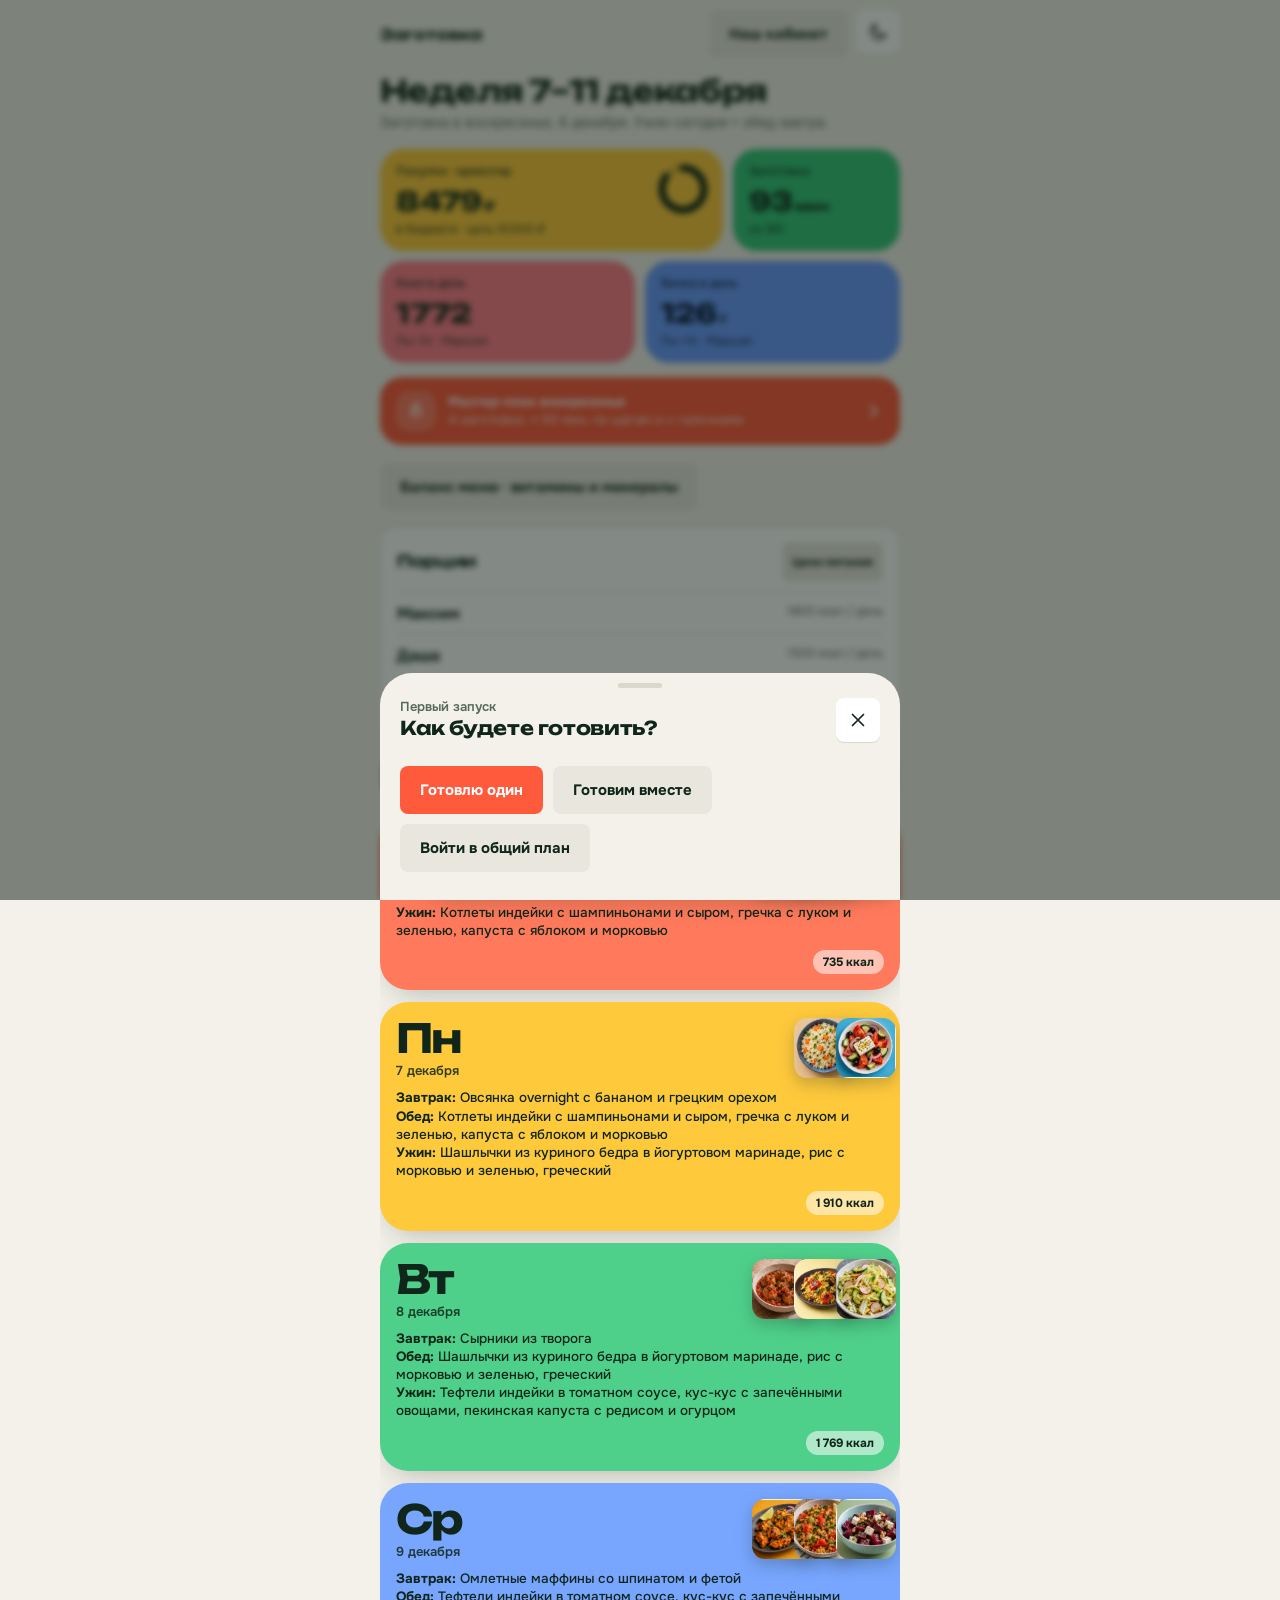
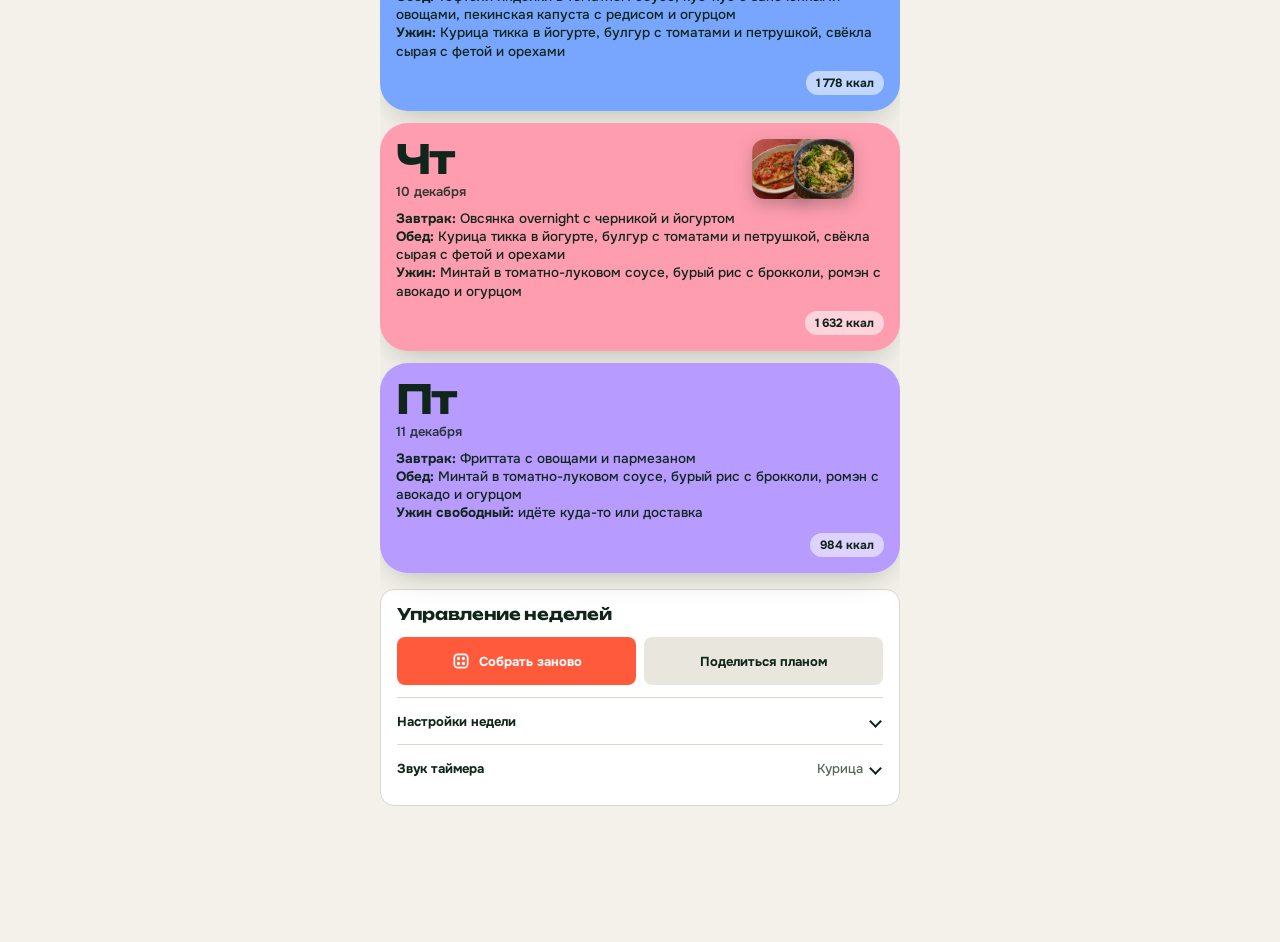
==== commit fd6f1e73: "Release personal nutrition setup and refined Zagotovka meal planning" ====
--- a/index.html
+++ b/index.html
@@ -281,7 +281,151 @@
 .nutrition-settings .si{flex-direction:column;align-items:stretch;gap:6px}.nutrition-settings input,.nutrition-settings select{max-width:100%;min-height:38px}.nutrition-settings summary{cursor:pointer}
 </style>
 
-</head><body><div id="app"></div>
+<style>
+.recipe-sheet{
+  --recipe-paper:#fffaf2;--recipe-panel:#f7f0e5;--recipe-ink:#29271f;--recipe-muted:#61584d;
+  --recipe-line:#e5dac9;--recipe-accent:#99492e;--recipe-tint:#f0ded0;--recipe-button:#99492e;
+  --bg:var(--recipe-paper);--ink:var(--recipe-ink);--mut:var(--recipe-muted);--line:var(--recipe-line);--soft:var(--recipe-panel);
+  color:var(--ink);background:var(--bg);max-width:560px
+}
+.recipe-sheet[data-accent="olive"]{--recipe-accent:#4e6039;--recipe-tint:#e7eadb;--recipe-button:#4e6039}
+.recipe-sheet[data-accent="ochre"]{--recipe-accent:#805419;--recipe-tint:#f1e5cf;--recipe-button:#805419}
+[data-theme="dark"] .recipe-sheet{
+  --recipe-paper:#25231e;--recipe-panel:#302d25;--recipe-ink:#f8eddb;--recipe-muted:#d2c2aa;
+  --recipe-line:#4c4437;--recipe-accent:#efbc99;--recipe-tint:#44372b
+}
+[data-theme="dark"] .recipe-sheet[data-accent="olive"]{--recipe-accent:#c6d5ac;--recipe-tint:#35402f}
+[data-theme="dark"] .recipe-sheet[data-accent="ochre"]{--recipe-accent:#edca8f;--recipe-tint:#403522}
+.recipe-sheet .hd{padding:12px 22px 16px;align-items:center}
+.recipe-sheet .hd .small{color:var(--recipe-accent);font-size:12px}
+.recipe-sheet .hd h2{font-family:Georgia,serif;font-size:clamp(26px,5.5vw,38px)!important;line-height:1.05;letter-spacing:-.025em}
+.recipe-sheet .hd .rb{flex:none;background:var(--soft);color:var(--ink)}
+.recipe-sheet .bd{padding-inline:22px}
+.recipe-sheet .sec{font-family:Georgia,serif;font-size:24px;line-height:1.12;margin:22px 0 10px}
+.detail-photo{position:relative;width:100%;aspect-ratio:6/5;margin:0 auto 12px;border-radius:18px;overflow:hidden;background:var(--soft)}
+.detail-photo .preview-photo{position:absolute;top:50%;height:auto;aspect-ratio:1;transform:translateY(-50%);border-radius:0}
+.recipe-facts{display:flex;flex-wrap:wrap;gap:6px 16px;padding:10px 0;border-bottom:1px solid var(--line);font-size:13px;color:var(--mut)}
+.recipe-facts b{color:var(--ink)}
+.recipe-ingredients{background:var(--soft);border-radius:16px;padding:3px 14px}
+.recipe-ingredients .ing tr:last-child td{border-bottom:none}
+.recipe-ingredients .ing td:last-child{padding-left:12px;font-weight:750;color:var(--ink);font-variant-numeric:tabular-nums}
+.recipe-sheet .recipe-steps{list-style:none;counter-reset:recipe-step;margin:0;padding:0}
+.recipe-steps li{counter-increment:recipe-step;display:grid;grid-template-columns:28px minmax(0,1fr);gap:10px;align-items:start;padding:10px 0;border-bottom:1px solid var(--line);font-size:14px;line-height:1.5}
+.recipe-steps li::before{content:counter(recipe-step);display:grid;place-items:center;width:26px;height:26px;border-radius:50%;background:var(--recipe-tint);color:var(--recipe-accent);font-size:12px;font-weight:750}
+.recipe-notes{margin-top:20px;padding:12px 14px;border:1px solid var(--line);border-radius:14px}
+.recipe-notes summary{font-weight:700;cursor:pointer;color:var(--recipe-accent)}
+.recipe-sheet .sheet-actions .red{background:var(--recipe-button);color:white}
+.preview-photo{display:block;width:100%;height:100%;border-radius:inherit;background-repeat:no-repeat}
+.stage button.pt{overflow:hidden;border-radius:24%}
+.row .th .pt,.gp .pt,.dc .pl .pt{border-radius:22%}
+
+.recipe-sheet{--recipe-orange:#ff783f;--recipe-action-ink:#2d170e;font-family:"Golos Text",Arial,sans-serif;border-radius:16px 16px 0 0;border-top:3px solid var(--recipe-orange);animation-duration:300ms}
+.recipe-sheet .hd{padding-block:12px 18px;gap:14px}
+.recipe-sheet .hd .small{font-size:11px;letter-spacing:.07em;text-transform:uppercase}
+.recipe-sheet .hd h2{font-family:Oswald,"Arial Narrow",sans-serif;font-size:clamp(28px,6vw,44px)!important;font-weight:500;letter-spacing:-.015em;line-height:1.12;margin-top:6px!important}
+.recipe-sheet .hd .rb,.recipe-sheet .sheet-actions button,.recipe-sheet .dsel button{border-radius:7px}
+.recipe-sheet .hd .rb{border:1px solid var(--line);background:transparent}
+.recipe-sheet .sec{font-family:Oswald,"Arial Narrow",sans-serif;font-weight:500;letter-spacing:.01em}
+.recipe-sheet .detail-photo{aspect-ratio:8/5;border-radius:8px;margin-bottom:0}
+.recipe-sheet .recipe-facts{display:grid;grid-template-columns:repeat(4,minmax(0,1fr));gap:0;padding:13px 0 10px}
+.recipe-facts span{min-width:0;padding:0 8px;border-inline-start:1px solid var(--line);font-size:11px}
+.recipe-facts span:first-child{padding-inline-start:0;border:0}
+.recipe-facts span b{display:block;font:500 23px/1.1 Oswald,"Arial Narrow",sans-serif;margin-bottom:4px}
+.recipe-facts small{grid-column:1/-1;margin-top:8px;color:var(--mut)}
+.recipe-sheet .recipe-ingredients{border-radius:7px;border:1px solid var(--line);background:var(--recipe-panel)}
+.recipe-sheet .recipe-steps li::before{border-radius:5px}
+.recipe-sheet .recipe-notes{border-radius:7px}
+.recipe-fresh .recipe-steps{margin-top:8px}
+.recipe-fresh .btn.alt{margin-top:12px;border:1px solid var(--line);border-radius:7px;background:transparent;color:var(--ink)}
+.recipe-sheet .sheet-actions{padding-block:10px 12px;gap:6px}
+.recipe-sheet .sheet-actions .red{background:var(--recipe-orange);color:var(--recipe-action-ink);font-weight:700}
+.recipe-sheet .sheet-actions .alt{background:transparent;border:1px solid var(--line);color:var(--ink)}
+.recipe-sheet button:focus-visible,.recipe-sheet summary:focus-visible{outline:2px solid var(--recipe-accent);outline-offset:2px}
+
+
+/* Match the original market-inspired palette while retaining the recipe layout. */
+.btn,.rb,.sheet-actions .btn,.recipe-sheet .dsel button,.dock button{border-radius:8px}
+.recipe-sheet{
+  font-family:var(--body);
+  --bg:var(--recipe-paper);--ink:var(--recipe-ink);--mut:var(--recipe-muted);
+  --line:var(--recipe-line);--soft:var(--recipe-panel);
+  --recipe-paper:#f3f1ea;--recipe-panel:#fff;--recipe-ink:#10261a;
+  --recipe-muted:#56695b;--recipe-line:#dad8cc;--recipe-accent:#365945;--recipe-tint:#e7ede2;
+}
+.recipe-sheet[data-accent]{--recipe-accent:#365945;--recipe-tint:#e7ede2}
+.recipe-sheet[data-accent="ochre"]{--recipe-accent:#705019;--recipe-tint:#fff0bd}
+.recipe-sheet[data-accent="terra"]{--recipe-accent:#8a3d25;--recipe-tint:#ffe3d4}
+.recipe-sheet .hd h2{font-family:var(--disp);font-size:clamp(20px,5vw,30px)!important;font-weight:700;line-height:1.2}
+.recipe-sheet .sec{font-family:var(--disp);font-size:17px;font-weight:600}
+.recipe-facts span b{font:600 clamp(15px,4vw,20px)/1.2 var(--disp)}
+@media(prefers-color-scheme:dark){:root:not([data-theme="light"]) .recipe-sheet{
+  --recipe-paper:#0c1510;--recipe-panel:#16231b;--recipe-ink:#f3f1ea;--recipe-muted:#9db2a2;--recipe-line:#27382d;
+  --recipe-accent:#b5cfbb;--recipe-tint:#27382d
+}}
+[data-theme="dark"] .recipe-sheet{--recipe-paper:#0c1510;--recipe-panel:#16231b;--recipe-ink:#f3f1ea;--recipe-muted:#9db2a2;--recipe-line:#27382d}
+
+.week-portions,.day-nutrition,.week-settings,.meal-sequence{margin:16px 0;padding:14px 16px;background:var(--card);border:1px solid var(--line);border-radius:14px}
+.week-portions header,.day-nutrition header,.nutrition-person>div:first-child,.week-settings summary{display:flex;align-items:center;justify-content:space-between;gap:8px}
+.week-portions h2,.day-nutrition h2,.week-settings h2,.meal-sequence h2{font-size:16px;line-height:1.35}
+.week-portions .btn{height:40px;padding:0 10px;font-size:12px}
+.portion-person,.nutrition-person{display:grid;grid-template-columns:1fr auto;gap:4px 8px;padding:10px 0;border-top:1px solid var(--line)}
+.portion-person:first-of-type,.nutrition-person:first-of-type{margin-top:10px}
+.portion-person>span,.portion-person small,.nutrition-person>div:first-child span{color:var(--mut);font-size:12px}
+.portion-person small,.nutrition-person>*{grid-column:1/-1}
+.portion-mode{display:inline-flex;align-items:center;gap:4px;min-height:44px;font-size:12px;font-weight:700;text-align:left}
+.portion-mode .ic{width:15px;height:15px;flex:none}
+.week-settings .week-actions{display:flex;flex-wrap:wrap;gap:8px;margin:12px 0}
+.week-actions button{flex:1 1 138px;justify-content:center;padding-inline:8px;font-size:13px}
+.week-settings details{border-top:1px solid var(--line)}
+.week-settings summary{min-height:46px;cursor:pointer;font-weight:700;font-size:13px;list-style:none}
+.week-settings summary::-webkit-details-marker{display:none}
+.week-settings summary::after{content:"";display:block;width:7px;height:7px;margin-right:3px;border-right:2px solid;border-bottom:2px solid;transform:rotate(45deg);transition:transform 180ms var(--ease)}
+.week-settings details[open] summary::after{transform:rotate(225deg)}
+.week-settings summary span{margin-left:auto;color:var(--mut);font-weight:500}
+.week-options{font-size:13px;padding:4px 0 9px}
+.week-links{display:grid;margin-top:8px}
+.week-links button{min-height:44px;border-top:1px solid var(--line);text-align:left}
+.week-settings .snd button{min-height:44px;border-radius:8px}
+.sound-options{padding-bottom:8px}
+.nutrition-person p{font-size:12px;margin:3px 0;color:var(--mut)}
+.nutrition-person p b{color:var(--ink);margin-left:4px}
+.meal-macros{display:grid;grid-template-columns:repeat(4,minmax(0,1fr));gap:4px;padding:8px 0 2px}
+.meal-macros div{display:grid;gap:3px;font-size:14px}
+.meal-macros span{color:var(--mut);font-size:11px}
+.meal-sequence .recipe-steps{list-style:none;counter-reset:recipe-step;margin:8px 0 0;padding:0}
+.meal-sequence .recipe-steps li:last-child{border:0}
+.meal-sequence p{color:var(--mut);margin:2px 0 0;font-size:13px}
+.dock{isolation:isolate;gap:0;border-radius:16px;background:var(--dock);border:1px solid #ffffff38;box-shadow:0 12px 28px #13241a45,inset 0 1px 0 #ffffff22}
+@supports (backdrop-filter:blur(14px)) or (-webkit-backdrop-filter:blur(14px)){
+  .dock{background:color-mix(in srgb,var(--dock) 89%,transparent);-webkit-backdrop-filter:blur(14px) saturate(140%);backdrop-filter:blur(14px) saturate(140%)}
+}
+.dock button{opacity:1}
+.dock button.on{background:transparent}
+.dock::before{content:"";position:absolute;inset:6px auto 6px 6px;width:calc((100% - 12px)/4);transform:translateX(calc(var(--tab-index)*100%));transition:transform 230ms cubic-bezier(.22,.8,.25,1);background:var(--lemon);border-radius:9px;z-index:-1}
+::view-transition-old(root),::view-transition-new(root){animation-duration:260ms}
+@media(prefers-reduced-motion:reduce){.dock::before{transition:none}html{scroll-behavior:auto}}
+
+.balance-metrics{display:grid;grid-template-columns:repeat(2,minmax(0,1fr));gap:8px;margin:12px 0 16px}
+.balance-metrics>div{display:grid;gap:4px;background:var(--card);border:1px solid var(--line);border-radius:10px;padding:12px}
+.balance-metrics>div:first-child{background:var(--lemon);color:var(--paint-ink);border-color:transparent}
+.balance-metrics b{font-family:var(--disp);font-size:clamp(16px,4vw,23px)}
+.balance-metrics small,.balance-metrics span{font-size:12px}
+.balance-body h3{font-size:15px;margin:16px 0 5px}
+.balance-body>details{border-top:1px solid var(--line)}
+.balance-body>details>summary{min-height:46px;padding:14px 0;font-weight:700;cursor:pointer}
+.balance-line{display:flex;justify-content:space-between;align-items:baseline;gap:8px;border-top:1px solid var(--line);padding:9px 0;font-size:13px}
+.balance-line span{text-align:right;color:var(--mut)}
+.balance-swap{margin-top:10px}
+
+.start-profile{min-width:0;margin:16px 0;padding:12px;border:1px solid var(--line);border-radius:9px;background:var(--card)}
+.start-profile legend{font-weight:700;padding:0 6px}
+.start-profile label{display:grid;gap:4px;font-size:13px;margin:0}
+.start-profile input,.start-profile select{width:100%;min-width:0;min-height:40px}
+.start-auto,.start-manual{display:grid;grid-template-columns:repeat(2,minmax(0,1fr));gap:10px;margin-top:10px}
+.start-profile[data-mode="auto"] .start-manual,.start-profile[data-mode="manual"] .start-auto{display:none}
+.start-profile output,.start-profile small{grid-column:1/-1;color:var(--mut)}
+.start-profile output:empty{display:none}
+</style></head><body><div id="app"></div><div id="navigation"></div>
 <div id="layer"></div>
 <script>const DATA={"ing":{"chb":{"n":"Куриная грудка (филе)","k":112,"P":22.5,"F":1.93,"C":0,"pr":670,"c":"Мясо и рыба","h":0,"g":"птица","w":"Любая сеть","a":"Грудка индейки, куриное бедро"},"cht":{"n":"Куриное бедро без кости","k":121,"P":19.7,"F":4.12,"C":0,"pr":725,"c":"Мясо и рыба","h":0,"g":"птица","w":"Любая сеть","a":"Куриная грудка, филе бедра индейки"},"tkg":{"n":"Фарш индейки","k":148,"P":19.7,"F":7.66,"C":0,"pr":905,"c":"Мясо и рыба","h":0,"g":"фарш","w":"Любая сеть","a":"Фарш куриный (из грудки), фарш из бедра индейки"},"tkt":{"n":"Индейка, филе бедра","k":116,"P":20.6,"F":3.69,"C":0,"pr":1075,"c":"Мясо и рыба","h":0,"g":"птица","w":"Любая сеть","a":"Куриное бедро, грудка индейки"},"tkb":{"n":"Индейка, филе грудки","k":115,"P":22.6,"F":1.93,"C":0.14,"pr":975,"c":"Мясо и рыба","h":0,"g":"птица","w":"Любая сеть","a":"Куриная грудка, филе бедра индейки"},"cod":{"n":"Треска (филе)","k":82,"P":17.8,"F":0.67,"C":0,"pr":650,"c":"Мясо и рыба","h":0,"g":"рыба","w":"Любая сеть","a":"Минтай, морской окунь, тилапия"},"pol":{"n":"Минтай (филе)","k":76,"P":17.2,"F":0.82,"C":0,"pr":671,"c":"Мясо и рыба","h":0,"g":"рыба","w":"Любая сеть","a":"Треска, морской окунь, тилапия"},"til":{"n":"Тилапия (филе)","k":96,"P":20.1,"F":1.7,"C":0,"pr":520,"c":"Мясо и рыба","h":0,"g":"рыба","w":"Заморозка в любой сети","a":"Треска, минтай, сибас"},"shr":{"n":"Креветки очищенные","k":85,"P":20.1,"F":0.51,"C":0,"pr":1100,"c":"Мясо и рыба","h":0,"g":"морепродукты","w":"Любая сеть","a":"Кальмар, мидии, гребешки"},"sqd":{"n":"Кальмар (тушка)","k":92,"P":15.6,"F":1.38,"C":3.08,"pr":600,"c":"Мясо и рыба","h":0,"g":"морепродукты","w":"Любая сеть","a":"Креветки, мидии"},"msl":{"n":"Мидии очищенные","k":86,"P":11.9,"F":2.24,"C":3.69,"pr":700,"c":"Мясо и рыба","h":0,"g":"морепродукты","w":"Заморозка в любой сети (очищенные)","a":"Креветки, кальмар"},"sal":{"n":"Лосось (филе)","k":203,"P":20.3,"F":13.1,"C":0,"pr":1400,"c":"Мясо и рыба","h":0,"g":"жирная рыба","w":"Любая сеть","a":"Форель, горбуша"},"trt":{"n":"Форель (филе)","k":154,"P":19.6,"F":6.2,"C":0,"pr":1000,"c":"Мясо и рыба","h":0,"g":"жирная рыба","w":"Лента, Перекрёсток, ВкусВилл, Пятёрочка","a":"Лосось, горбуша"},"bass":{"n":"Сибас (филе)","k":97,"P":18.4,"F":2.0,"C":0,"pr":900,"c":"Мясо и рыба","h":0,"g":"рыба","w":"Лента, Перекрёсток, ВкусВилл; нет — треска или форель","a":""},"mac":{"n":"Скумбрия","k":205,"P":18.6,"F":13.9,"C":0,"pr":350,"c":"Мясо и рыба","h":0,"g":"жирная рыба","w":"Любая сеть","a":""},"per":{"n":"Морской окунь (филе)","k":79,"P":15.3,"F":1.54,"C":0,"pr":450,"c":"Мясо и рыба","h":0,"g":"рыба","w":"Заморозка в любой сети","a":""},"hal":{"n":"Палтус (филе)","k":91,"P":18.6,"F":1.33,"C":0,"pr":1300,"c":"Мясо и рыба","h":0,"g":"рыба","w":"Лента, Перекрёсток; нет — треска или сибас","a":""},"pink":{"n":"Горбуша (филе)","k":127,"P":20.5,"F":4.4,"C":0,"pr":550,"c":"Мясо и рыба","h":0,"g":"жирная рыба","w":"Любая сеть","a":"Форель, лосось"},"scl":{"n":"Гребешки","k":69,"P":12.1,"F":0.49,"C":3.18,"pr":1500,"c":"Мясо и рыба","h":0,"g":"морепродукты","w":"Лента, Перекрёсток (заморозка); нет — креветки или кальмар","a":"Креветки, кальмар"},"kal":{"n":"Кале","k":35,"P":2.92,"F":1.49,"C":4.42,"pr":500,"c":"Овощи и зелень","h":0,"g":"листовые","w":"Редко: Перекрёсток, ВкусВилл; нет — шпинат или руккола","a":"Шпинат, руккола"},"koh":{"n":"Кольраби","k":27,"P":1.7,"F":0.1,"C":6.2,"pr":150,"c":"Овощи и зелень","h":0,"g":"капуста","w":"Сезонно: Лента, Перекрёсток; нет — капуста с яблоком","a":"Белокочанная капуста, редька"},"fen":{"n":"Фенхель","k":31,"P":1.24,"F":0.2,"C":7.3,"pr":400,"c":"Овощи и зелень","h":0,"g":"овощи","w":"Редко: Перекрёсток, ВкусВилл; нет — сельдерей","a":"Сельдерей стебли, лук-порей"},"egg":{"n":"Яйца","k":143,"P":12.6,"F":9.51,"C":0.72,"pr":200,"c":"Молочное и яйца","h":0,"g":"яйца","w":"Любая сеть","a":""},"cot":{"n":"Творог 1%","k":72,"P":12.4,"F":1.02,"C":2.72,"pr":450,"c":"Молочное и яйца","h":0,"g":"творог","w":"Любая сеть","a":"Рикотта, зернёный творог"},"yog":{"n":"Греческий йогурт 0%","k":59,"P":10.2,"F":0.39,"C":3.6,"pr":500,"c":"Молочное и яйца","h":0,"g":"йогурт","w":"Любая сеть","a":"Кефир 1%, натуральный йогурт без добавок"},"mlk":{"n":"Молоко 2%","k":50,"P":3.3,"F":1.98,"C":4.8,"pr":90,"c":"Молочное и яйца","h":0,"g":"молоко","w":"Любая сеть","a":""},"fet":{"n":"Фета","k":265,"P":14.2,"F":21.5,"C":3.88,"pr":900,"c":"Молочное и яйца","h":0,"g":"сыр","w":"Любая сеть","a":"Брынза, сулугуни"},"moz":{"n":"Моцарелла","k":254,"P":24.3,"F":15.9,"C":2.77,"pr":800,"c":"Молочное и яйца","h":0,"g":"сыр","w":"Любая сеть","a":"Сулугуни, адыгейский сыр"},"par":{"n":"Пармезан","k":392,"P":35.8,"F":25,"C":3.22,"pr":1800,"c":"Молочное и яйца","h":0,"g":"сыр","w":"Любая сеть","a":"Твёрдый сыр, грана падано"},"buck":{"n":"Гречка","k":346,"P":11.7,"F":2.71,"C":75,"pr":120,"c":"Крупы и бобовые","h":0,"g":"крупа","w":"Любая сеть","a":"Булгур, бурый рис"},"rice":{"n":"Рис белый длиннозёрный","k":365,"P":7.13,"F":0.66,"C":80,"pr":130,"c":"Крупы и бобовые","h":0,"g":"крупа","w":"Любая сеть","a":"Бурый рис, булгур"},"brr":{"n":"Рис бурый","k":367,"P":7.54,"F":3.2,"C":76.3,"pr":200,"c":"Крупы и бобовые","h":0,"g":"крупа","w":"Любая сеть","a":"Белый рис, булгур"},"cus":{"n":"Кус-кус","k":376,"P":12.8,"F":0.64,"C":77.4,"pr":180,"c":"Крупы и бобовые","h":0,"g":"крупа","w":"Любая сеть","a":"Булгур, рис"},"bul":{"n":"Булгур","k":342,"P":12.3,"F":1.33,"C":75.9,"pr":150,"c":"Крупы и бобовые","h":0,"g":"крупа","w":"Любая сеть","a":"Кус-кус, гречка"},"oat":{"n":"Овсяные хлопья","k":379,"P":13.2,"F":6.52,"C":67.7,"pr":100,"c":"Крупы и бобовые","h":0,"g":"крупа","w":"Любая сеть","a":"Гречневые хлопья, мюсли без сахара"},"qui":{"n":"Киноа","k":368,"P":14.1,"F":6.07,"C":64.2,"pr":450,"c":"Крупы и бобовые","h":0,"g":"крупа","w":"Магнит, Пятёрочка, Лента; нет — булгур или кус-кус","a":"Гречка, булгур"},"len":{"n":"Чечевица","k":352,"P":24.6,"F":1.06,"C":63.4,"pr":160,"c":"Крупы и бобовые","h":0,"g":"крупа","w":"Любая сеть","a":"Красная чечевица, нут"},"chk":{"n":"Нут консервированный","k":139,"P":7.05,"F":2.77,"C":22.5,"pr":300,"c":"Крупы и бобовые","h":0,"g":"бобовые","w":"Любая сеть","a":"Белая фасоль, красная фасоль"},"kid":{"n":"Красная фасоль консервированная","k":121,"P":8.12,"F":0.93,"C":20.8,"pr":300,"c":"Крупы и бобовые","h":0,"g":"бобовые","w":"Любая сеть","a":"Белая фасоль, нут"},"cor":{"n":"Кукуруза консервированная","k":67,"P":2.29,"F":1.22,"C":14.3,"pr":250,"c":"Крупы и бобовые","h":0,"g":"овощи","w":"Любая сеть","a":""},"olv":{"n":"Маслины","k":116,"P":0.84,"F":10.9,"C":6.04,"pr":700,"c":"Бакалея","h":0,"g":"добавки","w":"Любая сеть","a":""},"tmc":{"n":"Томаты в собственном соку","k":16,"P":0.79,"F":0.25,"C":3.47,"pr":200,"c":"Бакалея","h":0,"g":"томат","w":"Любая сеть","a":""},"tpa":{"n":"Томатная паста","k":82,"P":4.32,"F":0.47,"C":18.9,"pr":350,"c":"Бакалея","h":100,"g":"томат","w":"Любая сеть","a":""},"onion":{"n":"Лук репчатый","k":40,"P":1.1,"F":0.1,"C":9.34,"pr":40,"c":"Овощи и зелень","h":0,"g":"овощи","w":"Любая сеть","a":""},"gar":{"n":"Чеснок","k":149,"P":6.36,"F":0.5,"C":33.1,"pr":300,"c":"Овощи и зелень","h":0,"g":"специи","w":"Любая сеть","a":""},"carrot":{"n":"Морковь","k":41,"P":0.93,"F":0.24,"C":9.58,"pr":50,"c":"Овощи и зелень","h":0,"g":"корнеплоды","w":"Любая сеть","a":""},"cab":{"n":"Капуста белокочанная","k":25,"P":1.28,"F":0.1,"C":5.8,"pr":140,"c":"Овощи и зелень","h":0,"g":"капуста","w":"Любая сеть","a":""},"nap":{"n":"Капуста пекинская","k":16,"P":1.2,"F":0.2,"C":3.2,"pr":130,"c":"Овощи и зелень","h":0,"g":"капуста","w":"Любая сеть","a":""},"beet":{"n":"Свёкла","k":43,"P":1.61,"F":0.17,"C":9.56,"pr":50,"c":"Овощи и зелень","h":0,"g":"корнеплоды","w":"Любая сеть","a":""},"zuc":{"n":"Кабачок","k":17,"P":1.2,"F":0.32,"C":3.1,"pr":120,"c":"Овощи и зелень","h":0,"g":"овощи","w":"Любая сеть","a":"Кабачок, патиссон, баклажан"},"spi":{"n":"Шпинат","k":23,"P":2.86,"F":0.39,"C":3.63,"pr":1333,"c":"Овощи и зелень","h":0,"g":"листовые","w":"Любая сеть","a":"Мангольд, листовой салат"},"aru":{"n":"Руккола","k":25,"P":2.58,"F":0.66,"C":3.65,"pr":1200,"c":"Овощи и зелень","h":0,"g":"листовые","w":"Упаковка в любой сети","a":"Шпинат, салат латук"},"rom":{"n":"Салат ромэн","k":17,"P":1.23,"F":0.3,"C":3.29,"pr":700,"c":"Овощи и зелень","h":0,"g":"листовые","w":"Перекрёсток, Лента, ВкусВилл; нет — айсберг или пекинская капуста","a":"Айсберг, пекинская капуста"},"bro":{"n":"Брокколи","k":34,"P":2.82,"F":0.37,"C":6.64,"pr":300,"c":"Овощи и зелень","h":0,"g":"капуста","w":"Любая сеть","a":"Цветная капуста, спаржевая фасоль"},"mush":{"n":"Шампиньоны","k":24.9,"P":2.9,"F":0.37,"C":4.1,"pr":285,"c":"Овощи и зелень","h":0,"g":"грибы","w":"Любая сеть","a":"Вешенки, шиитаке"},"rad":{"n":"Редис","k":16,"P":0.68,"F":0.1,"C":3.4,"pr":400,"c":"Овощи и зелень","h":0,"g":"корнеплоды","w":"Любая сеть","a":""},"swp":{"n":"Батат","k":86,"P":1.57,"F":0.05,"C":20.1,"pr":150,"c":"Овощи и зелень","h":0,"g":"корнеплоды","w":"Любая сеть","a":"Тыква, морковь"},"pum":{"n":"Тыква","k":26,"P":1,"F":0.1,"C":6.5,"pr":60,"c":"Овощи и зелень","h":0,"g":"овощи","w":"Любая сеть","a":"Батат, морковь"},"cel":{"n":"Сельдерей стебли","k":14,"P":0.69,"F":0.17,"C":2.97,"pr":200,"c":"Овощи и зелень","h":0,"g":"овощи","w":"Любая сеть","a":""},"avo":{"n":"Авокадо","k":160,"P":2,"F":14.7,"C":8.53,"pr":450,"c":"Овощи и зелень","h":0,"g":"добавки","w":"Любая сеть","a":"Оливки, огурец с оливковым маслом"},"cuc":{"n":"Огурцы","k":15,"P":0.65,"F":0.11,"C":3.63,"pr":150,"c":"Овощи и зелень","h":0,"g":"овощи","w":"Любая сеть","a":""},"tom":{"n":"Помидоры","k":18,"P":0.88,"F":0.2,"C":3.89,"pr":250,"c":"Овощи и зелень","h":0,"g":"овощи","w":"Любая сеть","a":""},"pep":{"n":"Перец сладкий красный","k":26,"P":0.99,"F":0.3,"C":6.0,"pr":350,"c":"Овощи и зелень","h":0,"g":"овощи","w":"Любая сеть","a":""},"egp":{"n":"Баклажан","k":25,"P":0.98,"F":0.18,"C":5.88,"pr":150,"c":"Овощи и зелень","h":0,"g":"овощи","w":"Любая сеть","a":"Кабачок, перец"},"gb":{"n":"Фасоль стручковая","k":31,"P":1.83,"F":0.22,"C":6.97,"pr":250,"c":"Овощи и зелень","h":0,"g":"овощи","w":"Любая сеть","a":""},"pea":{"n":"Горошек зелёный","k":81,"P":5.42,"F":0.4,"C":14.4,"pr":250,"c":"Овощи и зелень","h":0,"g":"овощи","w":"Любая сеть","a":""},"asp":{"n":"Спаржа","k":20,"P":2.2,"F":0.12,"C":3.88,"pr":700,"c":"Овощи и зелень","h":0,"g":"овощи","w":"Лента, Перекрёсток; нет — стручковая фасоль","a":""},"lek":{"n":"Лук-порей","k":61,"P":1.5,"F":0.3,"C":14.2,"pr":250,"c":"Овощи и зелень","h":0,"g":"овощи","w":"Любая сеть","a":""},"apple":{"n":"Яблоки","k":52,"P":0.26,"F":0.17,"C":13.8,"pr":130,"c":"Фрукты","h":0,"g":"фрукты","w":"Любая сеть","a":"Груша, киви"},"ora":{"n":"Апельсины","k":47,"P":0.94,"F":0.12,"C":11.8,"pr":120,"c":"Фрукты","h":0,"g":"цитрусы","w":"Любая сеть","a":"Мандарин, грейпфрут"},"ban":{"n":"Бананы","k":89,"P":1.09,"F":0.33,"C":22.8,"pr":95,"c":"Фрукты","h":0,"g":"фрукты","w":"Любая сеть","a":""},"lime":{"n":"Лайм","k":30,"P":0.7,"F":0.2,"C":10.5,"pr":400,"c":"Фрукты","h":0,"g":"цитрусы","w":"Любая сеть","a":"Лимон"},"lem":{"n":"Лимон","k":29,"P":1.1,"F":0.3,"C":9.32,"pr":250,"c":"Фрукты","h":0,"g":"цитрусы","w":"Любая сеть","a":"Лайм"},"kiw":{"n":"Киви","k":58,"P":1.06,"F":0.44,"C":14,"pr":350,"c":"Фрукты","h":0,"g":"фрукты","w":"Любая сеть","a":""},"grf":{"n":"Грейпфрут","k":42,"P":0.77,"F":0.14,"C":10.7,"pr":150,"c":"Фрукты","h":0,"g":"цитрусы","w":"Любая сеть","a":""},"pear":{"n":"Груши","k":57,"P":0.36,"F":0.14,"C":15.2,"pr":180,"c":"Фрукты","h":0,"g":"фрукты","w":"Любая сеть","a":"Яблоко, киви"},"pom":{"n":"Гранат","k":83,"P":1.67,"F":1.17,"C":18.7,"pr":400,"c":"Фрукты","h":0,"g":"фрукты","w":"Сезонно; нет — апельсин или груша","a":""},"man":{"n":"Манго","k":60,"P":0.82,"F":0.38,"C":15,"pr":300,"c":"Фрукты","h":0,"g":"фрукты","w":"Сезонно, крупные сети; нет — апельсин или груша","a":""},"blu":{"n":"Черника","k":57,"P":0.74,"F":0.33,"C":14.5,"pr":1200,"c":"Фрукты","h":0,"g":"фрукты","w":"Заморозка в любой сети","a":""},"prs":{"n":"Петрушка","k":36,"P":2.97,"F":0.79,"C":6.33,"pr":800,"c":"Овощи и зелень","h":0,"g":"зелень","w":"Любая сеть","a":"Укроп, кинза"},"dil":{"n":"Укроп","k":43,"P":3.46,"F":1.12,"C":7.02,"pr":800,"c":"Овощи и зелень","h":0,"g":"зелень","w":"Любая сеть","a":"Петрушка, кинза"},"cil":{"n":"Кинза","k":23,"P":2.1,"F":0.6,"C":3.7,"pr":1000,"c":"Овощи и зелень","h":0,"g":"зелень","w":"Любая сеть","a":"Петрушка, укроп"},"gin":{"n":"Имбирь","k":80,"P":1.82,"F":0.75,"C":17.8,"pr":600,"c":"Овощи и зелень","h":0,"g":"специи","w":"Любая сеть","a":""},"oo":{"n":"Масло оливковое","k":884,"P":0,"F":100,"C":0,"pr":1100,"c":"Бакалея","h":500,"g":"масло","w":"Любая сеть","a":""},"wal":{"n":"Грецкие орехи","k":654,"P":15.2,"F":65.2,"C":13.7,"pr":1133,"c":"Орехи и семена","h":0,"g":"орехи","w":"Любая сеть","a":"Миндаль, фундук"},"alm":{"n":"Миндаль","k":579,"P":21.1,"F":49.9,"C":21.6,"pr":1200,"c":"Орехи и семена","h":0,"g":"орехи","w":"Любая сеть","a":"Грецкий орех, фундук"},"ses":{"n":"Кунжут","k":573,"P":17.7,"F":49.7,"C":23.4,"pr":600,"c":"Орехи и семена","h":0,"g":"орехи","w":"Любая сеть","a":"Семена подсолнечника, тыквенные семечки"},"psd":{"n":"Тыквенные семечки","k":559,"P":30.2,"F":49,"C":10.7,"pr":900,"c":"Орехи и семена","h":0,"g":"орехи","w":"Любая сеть","a":"Семечки подсолнечника, кунжут"},"tah":{"n":"Тахини","k":592,"P":17.4,"F":53,"C":21.5,"pr":900,"c":"Орехи и семена","h":0,"g":"соусы","w":"Перекрёсток, Лента, ВкусВилл; нет — смесь йогурта и кунжута","a":""},"soy":{"n":"Соевый соус","k":53,"P":8.14,"F":0.57,"C":4.93,"pr":400,"c":"Бакалея","h":200,"g":"соусы","w":"Любая сеть","a":""},"hon":{"n":"Мёд","k":304,"P":0.3,"F":0,"C":82.4,"pr":600,"c":"Бакалея","h":300,"g":"сладкое","w":"Любая сеть","a":""},"mst":{"n":"Горчица","k":60,"P":3.74,"F":3.34,"C":5.83,"pr":300,"c":"Бакалея","h":200,"g":"соусы","w":"Любая сеть","a":""}},"rec":[{"n":"Куриные рулетики с брокколи и фетой","t":"Основное","p":4,"pr":33,"ev":5,"c":"Курица","k":244.5,"P":37.0,"F":8.8,"C":3.5,"i":[["chb",600],["bro",150],["fet",60],["gar",5],["oo",10]],"al":["Куриные рулетики со шпинатом и моцареллой","Курица с шампиньонами и луком-пореем в йогурте","Индейка с горошком в йогуртовом соусе"],"st":["Включите духовку на 190 °C (верх и низ).","Достаньте рулет из морозилки и обмажьте маслом, выложите в форму. Размораживать не нужно.","Запекайте 45 минут, на середине переверните.","Дайте отдохнуть 5 минут под фольгой и нарежьте.","Пока готовится, приготовьте гарнир и салат. Мясо готово, когда сок прозрачный.","Половину порции уберите в контейнер: это завтрашний обед."],"bt":"roll","ov":[190,45],"ops":{"c":10,"v":6,"b":12,"p":5},"bs":[["c","Мясо ({chb}) разрежьте вдоль пополам (не до конца), раскройте и отбейте через плёнку до 0,7 см."],["v","Начинка: брокколи {bro}, фета {fet}. Мелко нарежьте, шпинат и брокколи обдайте кипятком и отожмите."],["b","Выложите начинку на мясо, присолите, плотно скатайте и скрепите нитью или зубочистками."],["p","Рулеты уберите в морозилку на противне на 1 час, затем упакуйте в вакуумный пакет по одному на порцию. Подпишите: день, название, 190 °C, время."]]},{"n":"Куриные фрикадельки с цукини и пармезаном","t":"Основное","p":4,"pr":29,"ev":5,"c":"Курица","k":255.0,"P":38.5,"F":8.0,"C":5.7,"i":[["chb",600],["zuc",150],["egg",55],["par",20],["oat",25],["oo",8]],"al":["Курица в соусе тахини и лимона","Куриное бедро с цукини и сыром в духовке","Индейка с кабачком и сыром"],"st":["Включите духовку на 200 °C (верх и низ).","Достаньте котлеты из морозилки и выложите на противень с пергаментом. Размораживать не нужно.","Запекайте 22 минуты, на середине переверните.","Пока готовится, приготовьте гарнир и салат. Мясо готово, когда сок прозрачный.","Половину порции уберите в контейнер: это завтрашний обед."],"bt":"cut","ov":[200,22],"ops":{"g":6,"v":5,"b":14,"p":4},"bs":[["g","Мясо ({chb}) нарежьте кусками и пропустите через мясорубку (или измельчите комбайном короткими импульсами)."],["v","Измельчите комбайном или мелко нарежьте: кабачок {zuc}. Овощи отожмите от лишней влаги."],["b","В большой миске смешайте фарш с овощами и добавками: яйца {egg}, овсяные хлопья {oat}, пармезан {par}, посолите и поперчите. Вымешивайте 2 минуты до вязкости."],["b","Влажными руками или ложкой сформируйте 16–20 небольших котлет (шариков), выложите на противень с пергаментом, не касаясь друг друга."],["p","Противень уберите в морозилку на 1–2 часа, пока заготовки не затвердеют. Затем переложите в zip-пакет или вакуумный пакет. Подпишите: день, название, температура и время. Всё в один пакет: это ужин и обед на двоих."]]},{"n":"Курица тикка в йогурте","t":"Основное","p":4,"pr":16,"ev":5,"c":"Курица","k":216.7,"P":37.1,"F":5.6,"C":3.3,"i":[["chb",600],["yog",120],["gin",15],["gar",10],["lem",30],["oo",10]],"al":["Куриные шпажки с лаймом и кинзой","Куриное бедро с горчицей и мёдом","Индейка с шампиньонами и лимоном"],"st":["Включите духовку на 200 °C (верх и низ).","Мясо вместе с маринадом выложите из пакета в форму. Размораживать не нужно.","Запекайте 30 минут, на середине переверните.","Пока готовится, приготовьте гарнир и салат. Мясо готово, когда сок прозрачный.","Половину порции уберите в контейнер: это завтрашний обед."],"bt":"marin","ov":[200,30],"ops":{"c":6,"m":4,"b":3,"p":3},"bs":[["c","Мясо ({chb}) нарежьте порционными кусками толщиной около 2 см, слегка отбейте."],["m","Маринад смешайте: йогурт {yog}, имбирь {gin}, чеснок {gar}, лимон {lem}, масло оливковое {oo}."],["b","Мясо и маринад положите в один zip-пакет (ужин и обед на двоих), помассируйте 30 секунд. Пакет разложите плоско."],["p","Выдавите воздух, заморозьте пакеты плоско (или упакуйте вакуумным упаковщиком). Подпишите: день, название, 200 °C."]]},{"n":"Куриные котлеты с шампиньонами и сыром","t":"Основное","p":4,"pr":29,"ev":5,"c":"Курица","k":295.0,"P":41.5,"F":9.8,"C":9.2,"i":[["chb",600],["mush",150],["onion",80],["moz",60],["egg",55],["oat",30],["prs",15],["oo",10]],"al":["Курица с нутом и паприкой в духовке","Курица, тушёная с чечевицей и морковью","Фрикадельки индейки, тушёные с булгуром и овощами"],"st":["Включите духовку на 200 °C (верх и низ).","Достаньте котлеты из морозилки и выложите на противень с пергаментом. Размораживать не нужно.","Запекайте 25 минут, на середине переверните.","Пока готовится, приготовьте гарнир и салат. Мясо готово, когда сок прозрачный.","Половину порции уберите в контейнер: это завтрашний обед."],"bt":"cut","ov":[200,25],"ops":{"g":6,"v":5,"b":14,"p":4},"bs":[["g","Мясо ({chb}) нарежьте кусками и пропустите через мясорубку (или измельчите комбайном короткими импульсами)."],["v","Измельчите комбайном или мелко нарежьте: шампиньоны {mush}, лук репчатый {onion}, петрушка {prs}. Овощи отожмите от лишней влаги."],["b","В большой миске смешайте фарш с овощами и добавками: яйца {egg}, овсяные хлопья {oat}, моцарелла {moz}, посолите и поперчите. Вымешивайте 2 минуты до вязкости."],["b","Влажными руками или ложкой сформируйте 16–20 небольших котлет (шариков), выложите на противень с пергаментом, не касаясь друг друга."],["p","Противень уберите в морозилку на 1–2 часа, пока заготовки не затвердеют. Затем переложите в zip-пакет или вакуумный пакет. Подпишите: день, название, температура и время. Всё в один пакет: это ужин и обед на двоих."]]},{"n":"Куриное филе в кунжуте и соевой глазури","t":"Основное","p":4,"pr":16,"ev":5,"c":"Курица","k":229.2,"P":35.1,"F":7.3,"C":4.8,"i":[["chb",600],["soy",30],["hon",15],["ses",15],["gar",6],["oo",10]],"al":["Куриное бедро с апельсином и имбирём","Куриное филе с шампиньонами в йогуртовом соусе","Индейка терияки"],"st":["Включите духовку на 200 °C (верх и низ).","Мясо вместе с маринадом выложите из пакета в форму. Размораживать не нужно.","Запекайте 30 минут, на середине переверните.","За 10 минут до конца добавьте: кунжут {ses}.","Пока готовится, приготовьте гарнир и салат. Мясо готово, когда сок прозрачный.","Половину порции уберите в контейнер: это завтрашний обед."],"bt":"marin","ov":[200,30],"ops":{"c":6,"m":4,"b":3,"p":3},"bs":[["c","Мясо ({chb}) нарежьте порционными кусками толщиной около 2 см, слегка отбейте."],["m","Маринад смешайте: соевый соус {soy}, мёд {hon}, чеснок {gar}, масло оливковое {oo}."],["b","Мясо и маринад положите в один zip-пакет (ужин и обед на двоих), помассируйте 30 секунд. Пакет разложите плоско."],["p","Выдавите воздух, заморозьте пакеты плоско (или упакуйте вакуумным упаковщиком). Подпишите: день, название, 200 °C."]]},{"n":"Куриные медальоны с горчицей и лимоном","t":"Основное","p":4,"pr":16,"ev":5,"c":"Курица","k":198.4,"P":34.2,"F":5.6,"C":1.6,"i":[["chb",600],["mst",20],["lem",30],["gar",6],["oo",10],["prs",10]],"al":["Курица запечённая в йогурте с чесноком и укропом","Куриные шашлычки в томатном маринаде","Медальоны из индейки с лимоном и чесноком"],"st":["Включите духовку на 200 °C (верх и низ).","Мясо вместе с маринадом выложите из пакета в форму. Размораживать не нужно.","Запекайте 30 минут, на середине переверните.","Пока готовится, приготовьте гарнир и салат. Мясо готово, когда сок прозрачный.","Половину порции уберите в контейнер: это завтрашний обед."],"bt":"marin","ov":[200,30],"ops":{"c":6,"m":4,"b":3,"p":3},"bs":[["c","Мясо ({chb}) нарежьте порционными кусками толщиной около 2 см, слегка отбейте."],["m","Маринад смешайте: горчица {mst}, лимон {lem}, чеснок {gar}, масло оливковое {oo}, петрушка {prs}."],["b","Мясо и маринад положите в один zip-пакет (ужин и обед на двоих), помассируйте 30 секунд. Пакет разложите плоско."],["p","Выдавите воздух, заморозьте пакеты плоско (или упакуйте вакуумным упаковщиком). Подпишите: день, название, 200 °C."]]},{"n":"Куриные шашлычки в томатном маринаде","t":"Основное","p":4,"pr":28,"ev":5,"c":"Курица","k":200.7,"P":34.3,"F":5.5,"C":2.5,"i":[["chb",600],["tpa",30],["gar",8],["oo",10],["lem",20]],"al":["Куриные шашлычки с лимоном и чесноком","Куриные медальоны с горчицей и лимоном","Медальоны из индейки с лимоном и чесноком"],"st":["Включите духовку на 220 °C (верх и низ, конвекция).","Достаньте шпажки из морозилки и выложите на решётку над противнем или на пергамент. Размораживать не нужно.","Запекайте 20 минут, один раз переверните.","Пока готовится, приготовьте гарнир и салат. Мясо готово, когда сок прозрачный.","Половину порции уберите в контейнер: это завтрашний обед."],"bt":"shash","ov":[220,20],"ops":{"c":8,"m":4,"b":12,"p":4},"bs":[["c","Мясо ({chb}) нарежьте кубиками примерно 3 см."],["m","Маринад взбейте блендером или смешайте вручную: томатная паста {tpa}, чеснок {gar}, масло оливковое {oo}, лимон {lem}. Залейте мясо в миске или zip-пакете и перемешайте."],["b","Нанижите на шпажки по 4–5 кусочков (деревянные шпажки замочите на 30 минут). Выложите на противень с пергаментом."],["p","Противень уберите в морозилку на 1 час, затем переложите шпажки в вакуумный или zip-пакет. Подпишите: день, название, 220 °C, 20 минут."]]},{"n":"Куриные рулетики со шпинатом и моцареллой","t":"Основное","p":4,"pr":33,"ev":5,"c":"Курица","k":243.3,"P":38.9,"F":8.3,"C":2.0,"i":[["chb",600],["spi",120],["moz",70],["gar",5],["oo",10]],"al":["Куриные рулетики с брокколи и фетой","Рагу из куриного бедра с фасолью и овощами","Рулет из индейки со шпинатом и фетой"],"st":["Включите духовку на 190 °C (верх и низ).","Достаньте рулет из морозилки и обмажьте маслом, выложите в форму. Размораживать не нужно.","Запекайте 45 минут, на середине переверните.","Дайте отдохнуть 5 минут под фольгой и нарежьте.","Пока готовится, приготовьте гарнир и салат. Мясо готово, когда сок прозрачный.","Половину порции уберите в контейнер: это завтрашний обед."],"bt":"roll","ov":[190,45],"ops":{"c":10,"v":6,"b":12,"p":5},"bs":[["c","Мясо ({chb}) разрежьте вдоль пополам (не до конца), раскройте и отбейте через плёнку до 0,7 см."],["v","Начинка: шпинат {spi}, моцарелла {moz}. Мелко нарежьте, шпинат и брокколи обдайте кипятком и отожмите."],["b","Выложите начинку на мясо, присолите, плотно скатайте и скрепите нитью или зубочистками."],["p","Рулеты уберите в морозилку на противне на 1 час, затем упакуйте в вакуумный пакет по одному на порцию. Подпишите: день, название, 190 °C, время."]]},{"n":"Курица запечённая в йогурте с чесноком и укропом","t":"Основное","p":4,"pr":16,"ev":5,"c":"Курица","k":196.9,"P":37.9,"F":3.1,"C":2.9,"i":[["chb",600],["yog",150],["gar",10],["dil",15],["lem",20]],"al":["Куриные медальоны с горчицей и лимоном","Куриные шашлычки в томатном маринаде","Медальоны из индейки с лимоном и чесноком"],"st":["Включите духовку на 200 °C (верх и низ).","Мясо вместе с маринадом выложите из пакета в форму. Размораживать не нужно.","Запекайте 30 минут, на середине переверните.","Пока готовится, приготовьте гарнир и салат. Мясо готово, когда сок прозрачный.","Половину порции уберите в контейнер: это завтрашний обед."],"bt":"marin","ov":[200,30],"ops":{"c":6,"m":4,"b":3,"p":3},"bs":[["c","Мясо ({chb}) нарежьте порционными кусками толщиной около 2 см, слегка отбейте."],["m","Маринад смешайте: йогурт {yog}, чеснок {gar}, лимон {lem}, укроп {dil}."],["b","Мясо и маринад положите в один zip-пакет (ужин и обед на двоих), помассируйте 30 секунд. Пакет разложите плоско."],["p","Выдавите воздух, заморозьте пакеты плоско (или упакуйте вакуумным упаковщиком). Подпишите: день, название, 200 °C."]]},{"n":"Куриные тефтели в грибном соусе","t":"Основное","p":4,"pr":33,"ev":5,"c":"Курица","k":266.6,"P":40.5,"F":7.4,"C":8.7,"i":[["chb",600],["mush",200],["onion",60],["yog",100],["oat",25],["egg",55],["oo",10]],"al":["Курица по-мексикански с фасолью и кукурузой","Куриные фрикадельки с брокколи и сыром","Люля-кебаб из индейки с паприкой"],"st":["Включите духовку на 190 °C (верх и низ).","Соус разморозьте: пакет на 5 минут в тёплую воду или 2 минуты в микроволновке.","Выложите замороженные заготовки в форму и залейте соусом, накройте фольгой. Запекайте 25 минут.","Снимите фольгу и запекайте ещё 10 минут до золотистого соуса.","Пока готовится, приготовьте гарнир и салат. Мясо готово, когда сок прозрачный.","Половину порции уберите в контейнер: это завтрашний обед."],"bt":"cuts","ov":[190,35],"ops":{"g":6,"v":5,"b":14,"m":4,"p":4},"bs":[["g","Мясо ({chb}) нарежьте кусками и пропустите через мясорубку (или измельчите комбайном короткими импульсами)."],["v","Измельчите комбайном или мелко нарежьте: шампиньоны {mush}, лук репчатый {onion}. Овощи отожмите от лишней влаги."],["b","В большой миске смешайте фарш с овощами и добавками: овсяные хлопья {oat}, яйца {egg}, посолите и поперчите. Вымешивайте 2 минуты до вязкости."],["b","Влажными руками или ложкой сформируйте 16–20 небольших котлет (шариков), выложите на противень с пергаментом, не касаясь друг друга."],["m","Соус: йогурт {yog}, масло оливковое {oo} смешайте в блендере со 100 мл воды. Разлейте в отдельный пакет."],["p","Противень уберите в морозилку на 1–2 часа, пока заготовки не затвердеют. Затем переложите в zip-пакет или вакуумный пакет (соус отдельно, пакет кладите плоско). Подпишите: день, название, температура и время. Всё в один пакет: это ужин и обед на двоих."]]},{"n":"Шашлычки из куриного бедра в йогуртовом маринаде","t":"Основное","p":4,"pr":28,"ev":5,"c":"Курица","k":226.5,"P":32.5,"F":8.9,"C":2.8,"i":[["cht",600],["yog",100],["gar",10],["lem",40],["mst",10],["oo",10]],"al":["Бедро по-тайски с имбирём и лаймом","Куриное бедро с лимоном и маслинами","Индейка с брокколи в соевом соусе"],"st":["Включите духовку на 220 °C (верх и низ, конвекция).","Достаньте шпажки из морозилки и выложите на решётку над противнем или на пергамент. Размораживать не нужно.","Запекайте 20 минут, один раз переверните.","Пока готовится, приготовьте гарнир и салат. Мясо готово, когда сок прозрачный.","Половину порции уберите в контейнер: это завтрашний обед."],"bt":"shash","ov":[220,20],"ops":{"c":8,"m":4,"b":12,"p":4},"bs":[["c","Мясо ({cht}) нарежьте кубиками примерно 3 см."],["m","Маринад взбейте блендером или смешайте вручную: йогурт {yog}, чеснок {gar}, лимон {lem}, горчица {mst}, масло оливковое {oo}. Залейте мясо в миске или zip-пакете и перемешайте."],["b","Нанижите на шпажки по 4–5 кусочков (деревянные шпажки замочите на 30 минут). Выложите на противень с пергаментом."],["p","Противень уберите в морозилку на 1 час, затем переложите шпажки в вакуумный или zip-пакет. Подпишите: день, название, 220 °C, 20 минут."]]},{"n":"Куриные шпажки с лаймом и кинзой","t":"Основное","p":4,"pr":28,"ev":5,"c":"Курица","k":220.7,"P":30.2,"F":8.8,"C":4.2,"i":[["cht",600],["lime",40],["cil",15],["soy",20],["hon",10],["gar",8],["oo",10]],"al":["Куриное бедро с горчицей и мёдом","Куриное рагу с кабачком и перцем","Индейка с апельсином и имбирём"],"st":["Включите духовку на 220 °C (верх и низ, конвекция).","Достаньте шпажки из морозилки и выложите на решётку над противнем или на пергамент. Размораживать не нужно.","Запекайте 20 минут, один раз переверните.","Пока готовится, приготовьте гарнир и салат. Мясо готово, когда сок прозрачный.","Половину порции уберите в контейнер: это завтрашний обед."],"bt":"shash","ov":[220,20],"ops":{"c":8,"m":4,"b":12,"p":4},"bs":[["c","Мясо ({cht}) нарежьте кубиками примерно 3 см."],["m","Маринад взбейте блендером или смешайте вручную: лайм {lime}, соевый соус {soy}, мёд {hon}, чеснок {gar}, масло оливковое {oo}, кинза {cil}. Залейте мясо в миске или zip-пакете и перемешайте."],["b","Нанижите на шпажки по 4–5 кусочков (деревянные шпажки замочите на 30 минут). Выложите на противень с пергаментом."],["p","Противень уберите в морозилку на 1 час, затем переложите шпажки в вакуумный или zip-пакет. Подпишите: день, название, 220 °C, 20 минут."]]},{"n":"Бедро по-тайски с имбирём и лаймом","t":"Основное","p":4,"pr":16,"ev":5,"c":"Курица","k":226.5,"P":30.4,"F":8.8,"C":5.3,"i":[["cht",600],["soy",30],["gin",15],["gar",8],["hon",15],["lime",20],["oo",10]],"al":["Шашлычки из куриного бедра в йогуртовом маринаде","Куриное бедро с лимоном и маслинами","Индейка с брокколи в соевом соусе"],"st":["Включите духовку на 200 °C (верх и низ).","Мясо вместе с маринадом выложите из пакета в форму. Размораживать не нужно.","Запекайте 40 минут, на середине переверните.","Пока готовится, приготовьте гарнир и салат. Мясо готово, когда сок прозрачный.","Половину порции уберите в контейнер: это завтрашний обед."],"bt":"marin","ov":[200,40],"ops":{"c":6,"m":4,"b":3,"p":3},"bs":[["c","Мясо ({cht}) нарежьте порционными кусками толщиной около 2 см, очистите от жира."],["m","Маринад смешайте: соевый соус {soy}, имбирь {gin}, чеснок {gar}, мёд {hon}, лайм {lime}, масло оливковое {oo}."],["b","Мясо и маринад положите в один zip-пакет (ужин и обед на двоих), помассируйте 30 секунд. Пакет разложите плоско."],["p","Выдавите воздух, заморозьте пакеты плоско (или упакуйте вакуумным упаковщиком). Подпишите: день, название, 200 °C."]]},{"n":"Курица по-охотничьи с перцем и томатами","t":"Основное","p":4,"pr":27,"ev":5,"c":"Курица","k":234.3,"P":30.7,"F":9.0,"C":7.0,"i":[["cht",600],["pep",150],["onion",100],["tmc",200],["gar",8],["oo",10]],"al":["Куриное бедро с тыквой и луком","Куриное бедро, запечённое с баклажаном и томатами","Индейка с шампиньонами в йогуртовом соусе"],"st":["Включите духовку на 190 °C (верх и низ).","Содержимое пакета выложите замороженным в форму, накройте фольгой. Размораживать не нужно.","Запекайте 40 минут, затем снимите фольгу и готовьте ещё 15 минут.","Пока готовится, приготовьте гарнир и салат. Мясо готово, когда сок прозрачный.","Половину порции уберите в контейнер: это завтрашний обед."],"bt":"ragu","ov":[190,55],"ops":{"c":6,"v":10,"m":4,"b":4,"p":3},"bs":[["c","Мясо ({cht}) нарежьте кубиками 2–3 см."],["v","Нарежьте кубиком: перец {pep}, лук репчатый {onion}."],["m","Соус или маринад смешайте: томаты {tmc}, чеснок {gar}, масло оливковое {oo}. Добавьте воды 100 мл."],["b","Мясо, овощи и соус сложите в один zip-пакет или контейнер: это ужин и обед на двоих. Пакет положите плоско."],["p","Выдавите воздух, заморозьте пакеты плоско на противне, затем храните стопкой. Подпишите: день, название, 190 °C."]]},{"n":"Курица с нутом и паприкой в духовке","t":"Основное","p":4,"pr":27,"ev":5,"c":"Курица","k":294.6,"P":33.7,"F":10.6,"C":15.2,"i":[["cht",600],["chk",200],["onion",80],["tpa",30],["gar",8],["oo",12]],"al":["Куриные котлеты с шампиньонами и сыром","Курица, тушёная с чечевицей и морковью","Фрикадельки индейки, тушёные с булгуром и овощами"],"st":["Включите духовку на 190 °C (верх и низ).","Содержимое пакета выложите замороженным в форму, накройте фольгой. Размораживать не нужно.","Запекайте 40 минут, затем снимите фольгу и готовьте ещё 15 минут.","Пока готовится, приготовьте гарнир и салат. Мясо готово, когда сок прозрачный.","Половину порции уберите в контейнер: это завтрашний обед."],"bt":"ragu","ov":[190,55],"ops":{"c":6,"v":10,"m":4,"b":4,"p":3},"bs":[["c","Мясо ({cht}) нарежьте кубиками 2–3 см."],["v","Нарежьте кубиком: нут {chk}, лук репчатый {onion}."],["m","Соус или маринад смешайте: томатная паста {tpa}, чеснок {gar}, масло оливковое {oo}. Добавьте воды 100 мл."],["b","Мясо, овощи и соус сложите в один zip-пакет или контейнер: это ужин и обед на двоих. Пакет положите плоско."],["p","Выдавите воздух, заморозьте пакеты плоско на противне, затем храните стопкой. Подпишите: день, название, 190 °C."]]},{"n":"Куриное бедро с лимоном и маслинами","t":"Основное","p":4,"pr":16,"ev":5,"c":"Курица","k":226.9,"P":29.9,"F":10.4,"C":2.5,"i":[["cht",600],["olv",60],["lem",40],["gar",8],["oo",10]],"al":["Шашлычки из куриного бедра в йогуртовом маринаде","Бедро по-тайски с имбирём и лаймом","Индейка с брокколи в соевом соусе"],"st":["Включите духовку на 200 °C (верх и низ).","Мясо вместе с маринадом выложите из пакета в форму. Размораживать не нужно.","Запекайте 40 минут, на середине переверните.","За 10 минут до конца добавьте: маслины {olv}.","Пока готовится, приготовьте гарнир и салат. Мясо готово, когда сок прозрачный.","Половину порции уберите в контейнер: это завтрашний обед."],"bt":"marin","ov":[200,40],"ops":{"c":6,"m":4,"b":3,"p":3},"bs":[["c","Мясо ({cht}) нарежьте порционными кусками толщиной около 2 см, очистите от жира."],["m","Маринад смешайте: лимон {lem}, чеснок {gar}, масло оливковое {oo}."],["b","Мясо и маринад положите в один zip-пакет (ужин и обед на двоих), помассируйте 30 секунд. Пакет разложите плоско."],["p","Выдавите воздух, заморозьте пакеты плоско (или упакуйте вакуумным упаковщиком). Подпишите: день, название, 200 °C."]]},{"n":"Куриное бедро с тыквой и луком","t":"Основное","p":4,"pr":27,"ev":5,"c":"Курица","k":233.5,"P":30.5,"F":9.3,"C":6.3,"i":[["cht",600],["pum",300],["onion",60],["oo",12]],"al":["Курица по-охотничьи с перцем и томатами","Куриное бедро, запечённое с баклажаном и томатами","Индейка с шампиньонами в йогуртовом соусе"],"st":["Включите духовку на 190 °C (верх и низ).","Содержимое пакета выложите замороженным в форму, накройте фольгой. Размораживать не нужно.","Запекайте 40 минут, затем снимите фольгу и готовьте ещё 15 минут.","Пока готовится, приготовьте гарнир и салат. Мясо готово, когда сок прозрачный.","Половину порции уберите в контейнер: это завтрашний обед."],"bt":"ragu","ov":[190,55],"ops":{"c":6,"v":10,"m":4,"b":4,"p":3},"bs":[["c","Мясо ({cht}) нарежьте кубиками 2–3 см."],["v","Нарежьте кубиком: тыква {pum}, лук репчатый {onion}."],["m","Соус или маринад смешайте: масло оливковое {oo}. Добавьте воды 100 мл."],["b","Мясо, овощи и соус сложите в один zip-пакет или контейнер: это ужин и обед на двоих. Пакет положите плоско."],["p","Выдавите воздух, заморозьте пакеты плоско на противне, затем храните стопкой. Подпишите: день, название, 190 °C."]]},{"n":"Курица в соусе тахини и лимона","t":"Основное","p":4,"pr":16,"ev":5,"c":"Курица","k":254.7,"P":33.0,"F":11.6,"C":4.1,"i":[["cht",600],["tah",40],["lem",30],["gar",8],["yog",60]],"al":["Куриное бедро с цукини и сыром в духовке","Куриные фрикадельки с цукини и пармезаном","Индейка с кабачком и сыром"],"st":["Включите духовку на 200 °C (верх и низ).","Мясо вместе с маринадом выложите из пакета в форму. Размораживать не нужно.","Запекайте 40 минут, на середине переверните.","Пока готовится, приготовьте гарнир и салат. Мясо готово, когда сок прозрачный.","Половину порции уберите в контейнер: это завтрашний обед."],"bt":"marin","ov":[200,40],"ops":{"c":6,"m":4,"b":3,"p":3},"bs":[["c","Мясо ({cht}) нарежьте порционными кусками толщиной около 2 см, очистите от жира."],["m","Маринад смешайте: тахини {tah}, лимон {lem}, чеснок {gar}, йогурт {yog}."],["b","Мясо и маринад положите в один zip-пакет (ужин и обед на двоих), помассируйте 30 секунд. Пакет разложите плоско."],["p","Выдавите воздух, заморозьте пакеты плоско (или упакуйте вакуумным упаковщиком). Подпишите: день, название, 200 °C."]]},{"n":"Котлеты индейки с шампиньонами и сыром","t":"Основное","p":4,"pr":23,"ev":5,"c":"Индейка","k":349.0,"P":37.3,"F":18.4,"C":9.2,"i":[["tkg",600],["mush",150],["onion",80],["moz",60],["egg",55],["oat",30],["prs",15],["oo",10]],"al":["Перцы, фаршированные индейкой и рисом","Мини-рулетики из индейки с фетой и шпинатом","Куриные котлеты с шампиньонами и сыром"],"st":["Включите духовку на 200 °C (верх и низ).","Достаньте котлеты из морозилки и выложите на противень с пергаментом. Размораживать не нужно.","Запекайте 25 минут, на середине переверните.","Пока готовится, приготовьте гарнир и салат. Мясо готово, когда сок прозрачный.","Половину порции уберите в контейнер: это завтрашний обед."],"bt":"cut","ov":[200,25],"ops":{"v":5,"b":14,"p":4},"bs":[["v","Измельчите комбайном или мелко нарежьте: шампиньоны {mush}, лук репчатый {onion}, петрушка {prs}. Овощи отожмите от лишней влаги."],["b","В большой миске смешайте фарш с овощами и добавками: яйца {egg}, овсяные хлопья {oat}, моцарелла {moz}, посолите и поперчите. Вымешивайте 2 минуты до вязкости."],["b","Влажными руками или ложкой сформируйте 16–20 небольших котлет (шариков), выложите на противень с пергаментом, не касаясь друг друга."],["p","Противень уберите в морозилку на 1–2 часа, пока заготовки не затвердеют. Затем переложите в zip-пакет или вакуумный пакет. Подпишите: день, название, температура и время. Всё в один пакет: это ужин и обед на двоих."]]},{"n":"Тефтели индейки в томатном соусе","t":"Основное","p":4,"pr":30,"ev":5,"c":"Индейка","k":308.9,"P":31.3,"F":14.2,"C":14.5,"i":[["tkg",600],["rice",40],["onion",80],["carrot",80],["tpa",40],["gar",8],["oo",10],["prs",10]],"al":["Тефтели индейки с кабачком в томатном соусе","Котлеты индейки с тыквой и чесноком","Куриные котлеты с шампиньонами и сыром"],"st":["Включите духовку на 190 °C (верх и низ).","Соус разморозьте: пакет на 5 минут в тёплую воду или 2 минуты в микроволновке.","Выложите замороженные заготовки в форму и залейте соусом, накройте фольгой. Запекайте 25 минут.","Снимите фольгу и запекайте ещё 10 минут до золотистого соуса.","Пока готовится, приготовьте гарнир и салат. Мясо готово, когда сок прозрачный.","Половину порции уберите в контейнер: это завтрашний обед."],"bt":"cuts","ov":[190,35],"ops":{"v":8,"b":14,"m":4,"p":4},"bs":[["v","Отварите до полуготовности 8 минут и остудите: рис {rice}."],["v","Измельчите комбайном или мелко нарежьте: лук репчатый {onion}, морковь {carrot}, петрушка {prs}. Овощи отожмите от лишней влаги."],["b","В большой миске смешайте фарш с овощами и добавками: рис {rice}, посолите и поперчите. Вымешивайте 2 минуты до вязкости."],["b","Влажными руками или ложкой сформируйте 16–20 небольших котлет (шариков), выложите на противень с пергаментом, не касаясь друг друга."],["m","Соус: томатная паста {tpa}, чеснок {gar}, масло оливковое {oo} смешайте в блендере со 100 мл воды. Разлейте в отдельный пакет."],["p","Противень уберите в морозилку на 1–2 часа, пока заготовки не затвердеют. Затем переложите в zip-пакет или вакуумный пакет (соус отдельно, пакет кладите плоско). Подпишите: день, название, температура и время. Всё в один пакет: это ужин и обед на двоих."]]},{"n":"Котлеты индейки с морковью и укропом","t":"Основное","p":4,"pr":23,"ev":5,"c":"Индейка","k":305.3,"P":32.6,"F":15.8,"C":8.4,"i":[["tkg",600],["carrot",100],["onion",60],["egg",55],["dil",15],["oat",25],["oo",10]],"al":["Нежные котлеты индейки с кабачком","Котлеты индейки с тыквой и чесноком","Куриные котлеты с шампиньонами и сыром"],"st":["Включите духовку на 200 °C (верх и низ).","Достаньте котлеты из морозилки и выложите на противень с пергаментом. Размораживать не нужно.","Запекайте 25 минут, на середине переверните.","Пока готовится, приготовьте гарнир и салат. Мясо готово, когда сок прозрачный.","Половину порции уберите в контейнер: это завтрашний обед."],"bt":"cut","ov":[200,25],"ops":{"v":5,"b":14,"p":4},"bs":[["v","Измельчите комбайном или мелко нарежьте: морковь {carrot}, лук репчатый {onion}, укроп {dil}. Овощи отожмите от лишней влаги."],["b","В большой миске смешайте фарш с овощами и добавками: яйца {egg}, овсяные хлопья {oat}, посолите и поперчите. Вымешивайте 2 минуты до вязкости."],["b","Влажными руками или ложкой сформируйте 16–20 небольших котлет (шариков), выложите на противень с пергаментом, не касаясь друг друга."],["p","Противень уберите в морозилку на 1–2 часа, пока заготовки не затвердеют. Затем переложите в zip-пакет или вакуумный пакет. Подпишите: день, название, температура и время. Всё в один пакет: это ужин и обед на двоих."]]},{"n":"Фрикадельки индейки, тушёные с булгуром и овощами","t":"Основное","p":4,"pr":30,"ev":5,"c":"Индейка","k":298.4,"P":31.5,"F":14.3,"C":12.2,"i":[["tkg",600],["bul",40],["tmc",200],["onion",60],["carrot",60],["oo",10]],"al":["Мини-котлеты из индейки со шпинатом","Котлеты индейки с морковью и укропом","Куриные котлеты с шампиньонами и сыром"],"st":["Включите духовку на 190 °C (верх и низ).","Соус разморозьте: пакет на 5 минут в тёплую воду или 2 минуты в микроволновке.","Выложите замороженные заготовки в форму и залейте соусом, накройте фольгой. Запекайте 25 минут.","Снимите фольгу и запекайте ещё 10 минут до золотистого соуса.","Пока готовится, приготовьте гарнир и салат. Мясо готово, когда сок прозрачный.","Половину порции уберите в контейнер: это завтрашний обед."],"bt":"cuts","ov":[190,35],"ops":{"v":8,"b":14,"m":4,"p":4},"bs":[["v","Отварите до полуготовности 8 минут и остудите: булгур {bul}."],["v","Измельчите комбайном или мелко нарежьте: лук репчатый {onion}, морковь {carrot}. Овощи отожмите от лишней влаги."],["b","В большой миске смешайте фарш с овощами и добавками: булгур {bul}, посолите и поперчите. Вымешивайте 2 минуты до вязкости."],["b","Влажными руками или ложкой сформируйте 16–20 небольших котлет (шариков), выложите на противень с пергаментом, не касаясь друг друга."],["m","Соус: томаты {tmc}, масло оливковое {oo} смешайте в блендере со 100 мл воды. Разлейте в отдельный пакет."],["p","Противень уберите в морозилку на 1–2 часа, пока заготовки не затвердеют. Затем переложите в zip-пакет или вакуумный пакет (соус отдельно, пакет кладите плоско). Подпишите: день, название, температура и время. Всё в один пакет: это ужин и обед на двоих."]]},{"n":"Перцы, фаршированные индейкой и рисом","t":"Основное","p":4,"pr":39,"ev":5,"c":"Индейка","k":340.9,"P":32.2,"F":14.5,"C":21.6,"i":[["tkg",600],["pep",400],["rice",60],["onion",80],["tmc",200],["oo",10]],"al":["Мини-рулетики из индейки с фетой и шпинатом","Котлеты индейки с шампиньонами и сыром","Куриные котлеты с шампиньонами и сыром"],"st":["Включите духовку на 190 °C (верх и низ).","Форму достаньте из морозилки, накройте фольгой. Размораживать не нужно.","Запекайте 45 минут, затем снимите фольгу и добавьте ещё 15 минут.","Пока готовится, приготовьте гарнир и салат. Мясо готово, когда сок прозрачный.","Половину порции уберите в контейнер: это завтрашний обед."],"bt":"stuff","ov":[190,60],"ops":{"v":10,"b":20,"m":4,"p":5},"bs":[["v","Рис ({rice}) отварите до полуготовности 8 минут и остудите. Лук мелко нарежьте. Перцы ({pep}) подготовьте на следующем шаге."],["b","Смешайте фарш с рисом и луком, посолите. У перцев срежьте верхушки и уберите семена, наполните начинкой."],["m","Соус: томаты и чеснок взбейте блендером со 100 мл воды."],["p","Перцы плотно уложите в форму из фольги или контейнер, залейте соусом, закройте крышкой и уберите в морозилку. Подпишите: день, название, 190 °C, 60 минут."]]},{"n":"Мини-рулетики из индейки с фетой и шпинатом","t":"Основное","p":4,"pr":37,"ev":5,"c":"Индейка","k":335.2,"P":35.3,"F":19.1,"C":5.9,"i":[["tkg",600],["spi",100],["fet",70],["egg",55],["oat",25],["oo",8]],"al":["Перцы, фаршированные индейкой и рисом","Фрикадельки индейки с горошком в томатном соусе","Куриные котлеты с шампиньонами и сыром"],"st":["Включите духовку на 190 °C (верх и низ).","Достаньте рулет из морозилки и обмажьте маслом, выложите в форму. Размораживать не нужно.","Запекайте 30 минут, на середине переверните.","Дайте отдохнуть 5 минут под фольгой и нарежьте.","Пока готовится, приготовьте гарнир и салат. Мясо готово, когда сок прозрачный.","Половину порции уберите в контейнер: это завтрашний обед."],"bt":"roll","ov":[190,30],"ops":{"c":10,"v":6,"b":16,"p":5},"bs":[["c","Мясо ({tkg}) разрежьте вдоль пополам (не до конца), раскройте и отбейте через плёнку до 0,7 см."],["v","Начинка: шпинат {spi}, фета {fet}. Мелко нарежьте, шпинат и брокколи обдайте кипятком и отожмите."],["b","Выложите начинку на мясо, присолите, плотно скатайте и скрепите нитью или зубочистками."],["p","Рулеты уберите в морозилку на противне на 1 час, затем упакуйте в вакуумный пакет по одному на порцию. Подпишите: день, название, 190 °C, время."]]},{"n":"Нежные котлеты индейки с кабачком","t":"Основное","p":4,"pr":23,"ev":5,"c":"Индейка","k":306.8,"P":33.1,"F":16.0,"C":8.1,"i":[["tkg",600],["zuc",200],["onion",50],["egg",55],["oat",30],["dil",10],["oo",10]],"al":["Котлеты индейки с тыквой и чесноком","Тефтели индейки с кабачком в томатном соусе","Куриные котлеты с шампиньонами и сыром"],"st":["Включите духовку на 200 °C (верх и низ).","Достаньте котлеты из морозилки и выложите на противень с пергаментом. Размораживать не нужно.","Запекайте 25 минут, на середине переверните.","Пока готовится, приготовьте гарнир и салат. Мясо готово, когда сок прозрачный.","Половину порции уберите в контейнер: это завтрашний обед."],"bt":"cut","ov":[200,25],"ops":{"v":5,"b":14,"p":4},"bs":[["v","Измельчите комбайном или мелко нарежьте: кабачок {zuc}, лук репчатый {onion}, укроп {dil}. Овощи отожмите от лишней влаги."],["b","В большой миске смешайте фарш с овощами и добавками: яйца {egg}, овсяные хлопья {oat}, посолите и поперчите. Вымешивайте 2 минуты до вязкости."],["b","Влажными руками или ложкой сформируйте 16–20 небольших котлет (шариков), выложите на противень с пергаментом, не касаясь друг друга."],["p","Противень уберите в морозилку на 1–2 часа, пока заготовки не затвердеют. Затем переложите в zip-пакет или вакуумный пакет. Подпишите: день, название, температура и время. Всё в один пакет: это ужин и обед на двоих."]]},{"n":"Люля-кебаб из индейки с зеленью","t":"Основное","p":4,"pr":23,"ev":5,"c":"Индейка","k":269.8,"P":30.1,"F":15.3,"C":3.2,"i":[["tkg",600],["onion",100],["prs",20],["cil",10],["gar",6],["oo",15]],"al":["Люля-кебаб из индейки с паприкой","Индейка с нутом и томатами","Куриные тефтели в грибном соусе"],"st":["Включите духовку на 220 °C (верх и низ).","Достаньте люля из морозилки и выложите на противень с пергаментом. Размораживать не нужно.","Запекайте 20 минут, один раз переверните.","Пока готовится, приготовьте гарнир и салат. Мясо готово, когда сок прозрачный.","Половину порции уберите в контейнер: это завтрашний обед."],"bt":"cut","ov":[220,20],"ops":{"v":5,"b":14,"p":4},"bs":[["v","Измельчите комбайном или мелко нарежьте: лук репчатый {onion}, петрушка {prs}, кинза {cil}. Овощи отожмите от лишней влаги."],["b","В большой миске смешайте фарш с овощами и добавками: чеснок {gar}, посолите и поперчите. Вымешивайте 2 минуты до вязкости."],["b","Влажными руками сформируйте колбаски на шпажках (деревянные замочите на 30 минут), выложите на противень с пергаментом."],["p","Противень уберите в морозилку на 1–2 часа, пока заготовки не затвердеют. Затем переложите в zip-пакет или вакуумный пакет. Подпишите: день, название, температура и время. Всё в один пакет: это ужин и обед на двоих."]]},{"n":"Индейка терияки","t":"Основное","p":4,"pr":16,"ev":5,"c":"Индейка","k":228.1,"P":32.1,"F":8.2,"C":7.2,"i":[["tkt",600],["soy",40],["hon",20],["gin",10],["gar",8],["oo",10],["pep",100]],"al":["Индейка по-охотничьи с грибами и перцем","Индейка с брокколи в соевом соусе","Куриное филе с шампиньонами в йогуртовом соусе"],"st":["Включите духовку на 200 °C (верх и низ).","Мясо вместе с маринадом выложите из пакета в форму. Размораживать не нужно.","Запекайте 40 минут, на середине переверните.","Пока готовится, приготовьте гарнир и салат. Мясо готово, когда сок прозрачный.","Половину порции уберите в контейнер: это завтрашний обед."],"bt":"marin","ov":[200,40],"ops":{"c":6,"m":4,"b":3,"p":3},"bs":[["c","Мясо ({tkt}) нарежьте порционными кусками толщиной около 2 см, очистите от жира."],["m","Маринад смешайте: соевый соус {soy}, мёд {hon}, имбирь {gin}, чеснок {gar}, масло оливковое {oo}."],["b","Мясо и маринад положите в один zip-пакет (ужин и обед на двоих), помассируйте 30 секунд. Пакет разложите плоско."],["p","Выдавите воздух, заморозьте пакеты плоско (или упакуйте вакуумным упаковщиком). Подпишите: день, название, 200 °C."]]},{"n":"Рагу из индейки с тыквой","t":"Основное","p":4,"pr":27,"ev":5,"c":"Индейка","k":239.9,"P":32.4,"F":8.2,"C":10.5,"i":[["tkt",600],["pum",300],["onion",100],["carrot",80],["tpa",30],["oo",10]],"al":["Индейка с баклажанами и томатами","Индейка в кунжуте и мёде","Рагу из куриного бедра с фасолью и овощами"],"st":["Включите духовку на 190 °C (верх и низ).","Содержимое пакета выложите замороженным в форму, накройте фольгой. Размораживать не нужно.","Запекайте 40 минут, затем снимите фольгу и готовьте ещё 15 минут.","Пока готовится, приготовьте гарнир и салат. Мясо готово, когда сок прозрачный.","Половину порции уберите в контейнер: это завтрашний обед."],"bt":"ragu","ov":[190,55],"ops":{"c":6,"v":10,"m":4,"b":4,"p":3},"bs":[["c","Мясо ({tkt}) нарежьте кубиками 2–3 см."],["v","Нарежьте кубиком: тыква {pum}, лук репчатый {onion}, морковь {carrot}."],["m","Соус или маринад смешайте: томатная паста {tpa}, масло оливковое {oo}. Добавьте воды 100 мл."],["b","Мясо, овощи и соус сложите в один zip-пакет или контейнер: это ужин и обед на двоих. Пакет положите плоско."],["p","Выдавите воздух, заморозьте пакеты плоско на противне, затем храните стопкой. Подпишите: день, название, 190 °C."]]},{"n":"Шашлычки из индейки в соевом маринаде","t":"Основное","p":4,"pr":28,"ev":5,"c":"Индейка","k":212.1,"P":31.7,"F":8.1,"C":3.6,"i":[["tkt",600],["soy",30],["hon",10],["gar",8],["lem",20],["oo",10]],"al":["Медальоны из индейки с горчицей и мёдом","Индейка с шампиньонами и лимоном","Куриные медальоны в томатно-паприковом маринаде"],"st":["Включите духовку на 220 °C (верх и низ, конвекция).","Достаньте шпажки из морозилки и выложите на решётку над противнем или на пергамент. Размораживать не нужно.","Запекайте 20 минут, один раз переверните.","Пока готовится, приготовьте гарнир и салат. Мясо готово, когда сок прозрачный.","Половину порции уберите в контейнер: это завтрашний обед."],"bt":"shash","ov":[220,20],"ops":{"c":8,"m":4,"b":12,"p":4},"bs":[["c","Мясо ({tkt}) нарежьте кубиками примерно 3 см."],["m","Маринад взбейте блендером или смешайте вручную: соевый соус {soy}, мёд {hon}, чеснок {gar}, лимон {lem}, масло оливковое {oo}. Залейте мясо в миске или zip-пакете и перемешайте."],["b","Нанижите на шпажки по 4–5 кусочков (деревянные шпажки замочите на 30 минут). Выложите на противень с пергаментом."],["p","Противень уберите в морозилку на 1 час, затем переложите шпажки в вакуумный или zip-пакет. Подпишите: день, название, 220 °C, 20 минут."]]},{"n":"Индейка с шампиньонами в йогуртовом соусе","t":"Основное","p":4,"pr":16,"ev":5,"c":"Индейка","k":234.4,"P":35.5,"F":8.4,"C":5.3,"i":[["tkt",600],["mush",250],["onion",80],["yog",100],["oo",10]],"al":["Рагу из индейки с фасолью и овощами","Рулет из индейки с овощами","Курица по-охотничьи с перцем и томатами"],"st":["Включите духовку на 200 °C (верх и низ).","Мясо вместе с маринадом выложите из пакета в форму. Размораживать не нужно.","Запекайте 40 минут, на середине переверните.","Пока готовится, приготовьте гарнир и салат. Мясо готово, когда сок прозрачный.","Половину порции уберите в контейнер: это завтрашний обед."],"bt":"marin","ov":[200,40],"ops":{"c":6,"m":4,"b":3,"p":3},"bs":[["c","Мясо ({tkt}) нарежьте порционными кусками толщиной около 2 см, очистите от жира."],["m","Маринад смешайте: йогурт {yog}, масло оливковое {oo}."],["b","Мясо и маринад положите в один zip-пакет (ужин и обед на двоих), помассируйте 30 секунд. Пакет разложите плоско."],["p","Выдавите воздух, заморозьте пакеты плоско (или упакуйте вакуумным упаковщиком). Подпишите: день, название, 200 °C."]]},{"n":"Индейка с нутом и томатами","t":"Основное","p":4,"pr":27,"ev":5,"c":"Индейка","k":289.0,"P":35.2,"F":10.1,"C":15.5,"i":[["tkt",600],["chk",200],["tmc",200],["onion",80],["gar",8],["oo",12]],"al":["Индейка по-мексикански с фасолью и кукурузой","Фрикадельки индейки, тушёные с булгуром и овощами","Курица, тушёная с чечевицей и морковью"],"st":["Включите духовку на 190 °C (верх и низ).","Содержимое пакета выложите замороженным в форму, накройте фольгой. Размораживать не нужно.","Запекайте 40 минут, затем снимите фольгу и готовьте ещё 15 минут.","Пока готовится, приготовьте гарнир и салат. Мясо готово, когда сок прозрачный.","Половину порции уберите в контейнер: это завтрашний обед."],"bt":"ragu","ov":[190,55],"ops":{"c":6,"v":10,"m":4,"b":4,"p":3},"bs":[["c","Мясо ({tkt}) нарежьте кубиками 2–3 см."],["v","Нарежьте кубиком: нут {chk}, лук репчатый {onion}."],["m","Соус или маринад смешайте: томаты {tmc}, чеснок {gar}, масло оливковое {oo}. Добавьте воды 100 мл."],["b","Мясо, овощи и соус сложите в один zip-пакет или контейнер: это ужин и обед на двоих. Пакет положите плоско."],["p","Выдавите воздух, заморозьте пакеты плоско на противне, затем храните стопкой. Подпишите: день, название, 190 °C."]]},{"n":"Индейка в горчично-медовой глазури","t":"Основное","p":4,"pr":16,"ev":5,"c":"Индейка","k":217.3,"P":31.2,"F":8.3,"C":5.0,"i":[["tkt",600],["mst",25],["hon",20],["gar",6],["oo",10]],"al":["Индейка с шампиньонами и лимоном","Шашлычки из индейки в йогуртовом маринаде","Курица тикка в йогурте"],"st":["Включите духовку на 200 °C (верх и низ).","Мясо вместе с маринадом выложите из пакета в форму. Размораживать не нужно.","Запекайте 40 минут, на середине переверните.","Пока готовится, приготовьте гарнир и салат. Мясо готово, когда сок прозрачный.","Половину порции уберите в контейнер: это завтрашний обед."],"bt":"marin","ov":[200,40],"ops":{"c":6,"m":4,"b":3,"p":3},"bs":[["c","Мясо ({tkt}) нарежьте порционными кусками толщиной около 2 см, очистите от жира."],["m","Маринад смешайте: горчица {mst}, мёд {hon}, чеснок {gar}, масло оливковое {oo}."],["b","Мясо и маринад положите в один zip-пакет (ужин и обед на двоих), помассируйте 30 секунд. Пакет разложите плоско."],["p","Выдавите воздух, заморозьте пакеты плоско (или упакуйте вакуумным упаковщиком). Подпишите: день, название, 200 °C."]]},{"n":"Индейка с баклажанами и томатами","t":"Основное","p":4,"pr":27,"ev":5,"c":"Индейка","k":240.8,"P":32.2,"F":9.5,"C":7.7,"i":[["tkt",600],["egp",250],["tom",200],["onion",60],["gar",8],["oo",15]],"al":["Рагу из индейки с тыквой","Рулет из индейки со шпинатом и фетой","Рагу из куриного бедра с фасолью и овощами"],"st":["Включите духовку на 190 °C (верх и низ).","Содержимое пакета выложите замороженным в форму, накройте фольгой. Размораживать не нужно.","Запекайте 40 минут, затем снимите фольгу и готовьте ещё 15 минут.","За 10 минут до конца добавьте: помидоры {tom}.","Пока готовится, приготовьте гарнир и салат. Мясо готово, когда сок прозрачный.","Половину порции уберите в контейнер: это завтрашний обед."],"bt":"ragu","ov":[190,55],"ops":{"c":6,"v":10,"m":4,"b":4,"p":3},"bs":[["c","Мясо ({tkt}) нарежьте кубиками 2–3 см."],["v","Нарежьте кубиком: баклажан {egp}, лук репчатый {onion}, помидоры {tom}."],["m","Соус или маринад смешайте: чеснок {gar}, масло оливковое {oo}. Добавьте воды 100 мл."],["b","Мясо, овощи и соус сложите в один zip-пакет или контейнер: это ужин и обед на двоих. Пакет положите плоско."],["p","Выдавите воздух, заморозьте пакеты плоско на противне, затем храните стопкой. Подпишите: день, название, 190 °C."]]},{"n":"Индейка по-мексикански с фасолью и кукурузой","t":"Основное","p":4,"pr":27,"ev":5,"c":"Индейка","k":289.2,"P":36.1,"F":8.9,"C":17.6,"i":[["tkt",600],["kid",200],["cor",80],["tmc",150],["onion",80],["pep",80],["oo",10]],"al":["Индейка с нутом и томатами","Фрикадельки индейки, тушёные с булгуром и овощами","Курица, тушёная с чечевицей и морковью"],"st":["Включите духовку на 190 °C (верх и низ).","Содержимое пакета выложите замороженным в форму, накройте фольгой. Размораживать не нужно.","Запекайте 40 минут, затем снимите фольгу и готовьте ещё 15 минут.","Пока готовится, приготовьте гарнир и салат. Мясо готово, когда сок прозрачный.","Половину порции уберите в контейнер: это завтрашний обед."],"bt":"ragu","ov":[190,55],"ops":{"c":6,"v":10,"m":4,"b":4,"p":3},"bs":[["c","Мясо ({tkt}) нарежьте кубиками 2–3 см."],["v","Нарежьте кубиком: фасоль {kid}, кукуруза {cor}, лук репчатый {onion}, перец {pep}."],["m","Соус или маринад смешайте: томаты {tmc}, масло оливковое {oo}. Добавьте воды 100 мл."],["b","Мясо, овощи и соус сложите в один zip-пакет или контейнер: это ужин и обед на двоих. Пакет положите плоско."],["p","Выдавите воздух, заморозьте пакеты плоско на противне, затем храните стопкой. Подпишите: день, название, 190 °C."]]},{"n":"Медальоны из индейки с лимоном и чесноком","t":"Основное","p":4,"pr":16,"ev":5,"c":"Индейка","k":203.4,"P":34.1,"F":5.9,"C":1.4,"i":[["tkb",600],["lem",30],["gar",6],["oo",12]],"al":["Медальоны из индейки с горчицей и мёдом","Шашлычки из индейки в соевом маринаде","Куриные шашлычки с лимоном и чесноком"],"st":["Включите духовку на 200 °C (верх и низ).","Мясо вместе с маринадом выложите из пакета в форму. Размораживать не нужно.","Запекайте 30 минут, на середине переверните.","Пока готовится, приготовьте гарнир и салат. Мясо готово, когда сок прозрачный.","Половину порции уберите в контейнер: это завтрашний обед."],"bt":"marin","ov":[200,30],"ops":{"c":6,"m":4,"b":3,"p":3},"bs":[["c","Мясо ({tkb}) нарежьте порционными кусками толщиной около 2 см, слегка отбейте."],["m","Маринад смешайте: лимон {lem}, чеснок {gar}, масло оливковое {oo}."],["b","Мясо и маринад положите в один zip-пакет (ужин и обед на двоих), помассируйте 30 секунд. Пакет разложите плоско."],["p","Выдавите воздух, заморозьте пакеты плоско (или упакуйте вакуумным упаковщиком). Подпишите: день, название, 200 °C."]]},{"n":"Рулет из индейки с овощами","t":"Основное","p":4,"pr":33,"ev":5,"c":"Индейка","k":231.1,"P":36.4,"F":6.9,"C":4.0,"i":[["tkb",600],["carrot",80],["pep",80],["spi",60],["egg",55],["oo",10]],"al":["Рагу из индейки с фасолью и овощами","Индейка терияки","Куриное филе в кунжуте и соевой глазури"],"st":["Включите духовку на 190 °C (верх и низ).","Достаньте рулет из морозилки и обмажьте маслом, выложите в форму. Размораживать не нужно.","Запекайте 45 минут, на середине переверните.","Дайте отдохнуть 5 минут под фольгой и нарежьте.","Пока готовится, приготовьте гарнир и салат. Мясо готово, когда сок прозрачный.","Половину порции уберите в контейнер: это завтрашний обед."],"bt":"roll","ov":[190,45],"ops":{"c":10,"v":6,"b":12,"p":5},"bs":[["c","Мясо ({tkb}) разрежьте вдоль пополам (не до конца), раскройте и отбейте через плёнку до 0,7 см."],["v","Начинка: морковь {carrot}, перец {pep}, шпинат {spi}. Мелко нарежьте, шпинат и брокколи обдайте кипятком и отожмите."],["b","Выложите начинку на мясо, присолите, плотно скатайте и скрепите нитью или зубочистками."],["p","Рулеты уберите в морозилку на противне на 1 час, затем упакуйте в вакуумный пакет по одному на порцию. Подпишите: день, название, 190 °C, время."]]},{"n":"Индейка в кунжуте и мёде","t":"Основное","p":4,"pr":16,"ev":5,"c":"Индейка","k":238.0,"P":35.3,"F":7.9,"C":4.8,"i":[["tkb",600],["ses",20],["soy",25],["hon",15],["oo",10]],"al":["Рагу из индейки с тыквой","Индейка с баклажанами и томатами","Курица с брокколи в соевом соусе"],"st":["Включите духовку на 200 °C (верх и низ).","Мясо вместе с маринадом выложите из пакета в форму. Размораживать не нужно.","Запекайте 30 минут, на середине переверните.","За 10 минут до конца добавьте: кунжут {ses}.","Пока готовится, приготовьте гарнир и салат. Мясо готово, когда сок прозрачный.","Половину порции уберите в контейнер: это завтрашний обед."],"bt":"marin","ov":[200,30],"ops":{"c":6,"m":4,"b":3,"p":3},"bs":[["c","Мясо ({tkb}) нарежьте порционными кусками толщиной около 2 см, слегка отбейте."],["m","Маринад смешайте: соевый соус {soy}, мёд {hon}, масло оливковое {oo}."],["b","Мясо и маринад положите в один zip-пакет (ужин и обед на двоих), помассируйте 30 секунд. Пакет разложите плоско."],["p","Выдавите воздух, заморозьте пакеты плоско (или упакуйте вакуумным упаковщиком). Подпишите: день, название, 200 °C."]]},{"n":"Индейка с горошком в йогуртовом соусе","t":"Основное","p":4,"pr":16,"ev":5,"c":"Индейка","k":246.8,"P":38.7,"F":5.7,"C":8.1,"i":[["tkb",600],["pea",150],["yog",100],["onion",60],["dil",10],["oo",10]],"al":["Индейка с кабачком и сыром","Рулет из индейки со шпинатом и фетой","Курица с шампиньонами и луком-пореем в йогурте"],"st":["Включите духовку на 200 °C (верх и низ).","Мясо вместе с маринадом выложите из пакета в форму. Размораживать не нужно.","Запекайте 30 минут, на середине переверните.","Пока готовится, приготовьте гарнир и салат. Мясо готово, когда сок прозрачный.","Половину порции уберите в контейнер: это завтрашний обед."],"bt":"marin","ov":[200,30],"ops":{"c":6,"m":4,"b":3,"p":3},"bs":[["c","Мясо ({tkb}) нарежьте порционными кусками толщиной около 2 см, слегка отбейте."],["m","Маринад смешайте: йогурт {yog}, масло оливковое {oo}, укроп {dil}."],["b","Мясо и маринад положите в один zip-пакет (ужин и обед на двоих), помассируйте 30 секунд. Пакет разложите плоско."],["p","Выдавите воздух, заморозьте пакеты плоско (или упакуйте вакуумным упаковщиком). Подпишите: день, название, 200 °C."]]},{"n":"Треска, запечённая с томатами и перцем","t":"Основное","p":4,"pr":0,"ev":12,"c":"Рыба","k":168.1,"P":27.5,"F":4.2,"C":4.3,"i":[["cod",600],["tom",200],["pep",100],["lem",30],["oo",12],["prs",10]],"al":["Морской окунь с овощами и лимоном","Треска с томатами и маслинами","Креветки с чесноком и лимоном"],"st":["Духовку разогрейте до 190 °C. Рыбу обсушите бумажным полотенцем.","Овощи (помидоры и перец сладкий красный) нарежьте и выложите на противень или в форму.","Рыбу посолите, сбрызните маслом и лимоном (если есть), выложите сверху на овощи или в фольгу.","Запекайте 12–15 минут до лёгкого разлома мякоти вилкой.","Рыбу готовят в день ужина: на воскресную заготовку не оставляйте. На обед она подойдёт разогретой на 1–2 минуты."]},{"n":"Треска в кунжутной корочке","t":"Основное","p":4,"pr":0,"ev":12,"c":"Рыба","k":213.8,"P":29.6,"F":9.2,"C":2.3,"i":[["cod",600],["ses",25],["egg",55],["lem",30],["oo",15]],"al":["Тилапия под сыром с помидорами","Тилапия с брокколи в соевой глазури","Кальмар с перцем и чесноком"],"st":["Духовку разогрейте до 190 °C. Рыбу обсушите бумажным полотенцем.","Обмакните филе в яйцо, затем в кунжут.","Рыбу посолите, сбрызните маслом и лимоном (если есть), выложите сверху на овощи или в фольгу.","Запекайте 12–15 минут до лёгкого разлома мякоти вилкой.","Рыбу готовят в день ужина: на воскресную заготовку не оставляйте. На обед она подойдёт разогретой на 1–2 минуты."]},{"n":"Треска на подушке из овощей","t":"Основное","p":4,"pr":0,"ev":12,"c":"Рыба","k":174.1,"P":27.6,"F":4.2,"C":5.4,"i":[["cod",600],["carrot",100],["onion",80],["zuc",150],["oo",12]],"al":["Сибас с лимоном и укропом","Треска с брокколи и лимоном","Мидии в томатном соусе с чесноком"],"st":["Духовку разогрейте до 190 °C. Рыбу обсушите бумажным полотенцем.","Овощи (морковь, лук репчатый и кабачок) нарежьте и выложите на противень или в форму.","Рыбу посолите, сбрызните маслом и лимоном (если есть), выложите сверху на овощи или в фольгу.","Запекайте 12–15 минут до лёгкого разлома мякоти вилкой.","Рыбу готовят в день ужина: на воскресную заготовку не оставляйте. На обед она подойдёт разогретой на 1–2 минуты."]},{"n":"Минтай в томатно-луковом соусе","t":"Основное","p":4,"pr":0,"ev":12,"c":"Рыба","k":166.9,"P":26.6,"F":4.4,"C":6.1,"i":[["pol",600],["carrot",100],["onion",100],["tpa",30],["oo",12]],"al":["Морской окунь с овощами и лимоном","Треска, запечённая с томатами и перцем","Креветки с чесноком и лимоном"],"st":["Духовку разогрейте до 190 °C. Рыбу обсушите бумажным полотенцем.","Обжарьте на сковороде нарезанные овощи с томатной основой 8–10 минут — получится соус.","Рыбу посолите, сбрызните маслом и лимоном (если есть), выложите сверху на овощи или в фольгу.","Запекайте 12–15 минут до лёгкого разлома мякоти вилкой.","Рыбу готовят в день ужина: на воскресную заготовку не оставляйте. На обед она подойдёт разогретой на 1–2 минуты."]},{"n":"Минтай в фольге с лимоном и укропом","t":"Основное","p":4,"pr":0,"ev":10,"c":"Рыба","k":146.9,"P":26.1,"F":4.3,"C":1.6,"i":[["pol",600],["lem",40],["dil",15],["oo",12],["gar",5]],"al":["Минтай с кабачком и томатами","Минтай с горчицей и пармезаном","Гребешки с цукини и лимоном"],"st":["Духовку разогрейте до 190 °C. Рыбу обсушите бумажным полотенцем.","Рыбу посолите, сбрызните маслом и лимоном (если есть), выложите сверху на овощи или в фольгу.","Запекайте 12–15 минут до лёгкого разлома мякоти вилкой.","Рыбу готовят в день ужина: на воскресную заготовку не оставляйте. На обед она подойдёт разогретой на 1–2 минуты."]},{"n":"Тилапия с чесноком, лаймом и кинзой","t":"Основное","p":4,"pr":0,"ev":10,"c":"Рыба","k":177.1,"P":30.4,"F":5.6,"C":1.8,"i":[["til",600],["lime",40],["gar",8],["oo",12],["cil",10]],"al":["Треска на подушке из овощей","Сибас с лимоном и укропом","Креветки с пореем и лимоном"],"st":["Духовку разогрейте до 190 °C. Рыбу обсушите бумажным полотенцем.","Рыбу посолите, сбрызните маслом и лимоном (если есть), выложите сверху на овощи или в фольгу.","Запекайте 12–15 минут до лёгкого разлома мякоти вилкой.","Рыбу готовят в день ужина: на воскресную заготовку не оставляйте. На обед она подойдёт разогретой на 1–2 минуты."]},{"n":"Тилапия под сыром с помидорами","t":"Основное","p":4,"pr":0,"ev":12,"c":"Рыба","k":214.3,"P":34.3,"F":7.6,"C":2.5,"i":[["til",600],["tom",200],["moz",60],["oo",10],["dil",10]],"al":["Треска в кунжутной корочке","Горбуша с овощами в фольге","Кальмар с перцем и чесноком"],"st":["Духовку разогрейте до 190 °C. Рыбу обсушите бумажным полотенцем.","Овощи (помидоры) нарежьте и выложите на противень или в форму.","Рыбу посолите, сбрызните маслом и лимоном (если есть), выложите сверху на овощи или в фольгу.","Запекайте 12–15 минут, затем посыпьте моцареллой и верните в духовку на 3 минуты.","Рыбу готовят в день ужина: на воскресную заготовку не оставляйте. На обед она подойдёт разогретой на 1–2 минуты."]},{"n":"Креветки с чесноком и лимоном","t":"Основное","p":4,"pr":0,"ev":8,"c":"Морепродукты","k":167.4,"P":30.5,"F":4.6,"C":1.7,"i":[["shr",600],["gar",10],["lem",30],["oo",15],["prs",10]],"al":["Креветки в соевом соусе с перцем","Креветки с кабачком и томатами","Морской окунь с овощами и лимоном"],"st":["Разморозьте креветки в холодной воде или в холодильнике, обсушите бумажным полотенцем.","Разогрейте сковороду с маслом, обжарьте креветки по 2–3 минуты с каждой стороны.","Добавьте: чеснок, лимон и петрушка. Прогрейте ещё минуту.","Подавайте сразу: передержанные креветки и гребешки становятся резиновыми."]},{"n":"Креветки с брокколи и имбирём","t":"Основное","p":4,"pr":0,"ev":8,"c":"Морепродукты","k":179.3,"P":32.2,"F":4.0,"C":4.7,"i":[["shr",600],["bro",200],["soy",25],["gin",10],["gar",8],["oo",12]],"al":["Мидии в томатном соусе с перцем","Креветки с пореем и лимоном","Тилапия с чесноком, лаймом и кинзой"],"st":["Разморозьте креветки в холодной воде или в холодильнике, обсушите бумажным полотенцем.","Разогрейте сковороду с маслом, обжарьте креветки по 2–3 минуты с каждой стороны.","Добавьте: брокколи, соевый соус, имбирь и чеснок. Прогрейте ещё минуту.","Подавайте сразу: передержанные креветки и гребешки становятся резиновыми."]},{"n":"Кальмар с овощами по-азиатски","t":"Основное","p":4,"pr":0,"ev":8,"c":"Морепродукты","k":186.5,"P":24.4,"F":5.2,"C":9.3,"i":[["sqd",600],["pep",150],["onion",80],["soy",20],["gin",8],["oo",12]],"al":["Кальмар с брокколи и соевым соусом","Кальмар с томатами и луком","Тилапия с перцем и лимоном"],"st":["Тушку кальмара разморозьте, очистите от плёнки, нарежьте кольцами или полосками.","Разогрейте сковороду очень сильно, обжарьте овощи 3–4 минуты, добавьте кальмар и соус и готовьте не дольше 2–3 минут.","Дольше нельзя: кальмар становится жёстким."]},{"n":"Мидии в томатном соусе с чесноком","t":"Основное","p":4,"pr":0,"ev":10,"c":"Морепродукты","k":174.1,"P":18.6,"F":6.5,"C":9.7,"i":[["msl",600],["tmc",200],["gar",10],["onion",60],["oo",12],["prs",10]],"al":["Креветки с томатами и чесноком","Креветки с кабачком и томатами","Треска на подушке из овощей"],"st":["Очищенные мидии разморозьте и обсушите.","Обжарьте лук и чеснок на масле, добавьте томаты и тушите 8 минут.","Добавьте мидии и прогрейте 3–4 минуты. Посыпьте петрушкой."]},{"n":"Треска с горчичной корочкой","t":"Основное","p":4,"pr":0,"ev":10,"c":"Рыба","k":169.9,"P":28.8,"F":5.0,"C":1.0,"i":[["cod",600],["mst",25],["par",20],["oo",10],["lem",20]],"al":["Палтус с лимоном и зеленью","Треска с брокколи и лимоном","Креветки в соевом соусе с перцем"],"st":["Духовку разогрейте до 190 °C. Рыбу обсушите бумажным полотенцем.","Смажьте филе горчицей, посыпьте тёртым пармезаном.","Рыбу посолите, сбрызните маслом и лимоном (если есть), выложите сверху на овощи или в фольгу.","Запекайте 12–15 минут до лёгкого разлома мякоти вилкой.","Рыбу готовят в день ужина: на воскресную заготовку не оставляйте. На обед она подойдёт разогретой на 1–2 минуты."]},{"n":"Лосось с лимоном и укропом","t":"Основное","p":4,"pr":0,"ev":10,"c":"Рыба","k":333.0,"P":30.8,"F":22.2,"C":1.6,"i":[["sal",600],["lem",40],["dil",15],["oo",10],["gar",5]],"al":["Скумбрия, запечённая с луком и лимоном","Лосось с брокколи и соевым соусом","Кальмар с перцем и чесноком"],"st":["Духовку разогрейте до 190 °C. Рыбу обсушите бумажным полотенцем.","Рыбу посолите, сбрызните маслом и лимоном (если есть), выложите сверху на овощи или в фольгу.","Запекайте 15–18 минут до лёгкого разлома мякоти вилкой.","Рыбу готовят в день ужина: на воскресную заготовку не оставляйте. На обед она подойдёт разогретой на 1–2 минуты."]},{"n":"Лосось в соевой глазури с кунжутом","t":"Основное","p":4,"pr":0,"ev":10,"c":"Рыба","k":335.8,"P":31.6,"F":21.0,"C":4.4,"i":[["sal",600],["soy",30],["hon",15],["ses",10],["gin",8]],"al":["Лосось с томатами и чесноком","Лосось с брокколи и соевым соусом","Кальмар с перцем и чесноком"],"st":["Духовку разогрейте до 190 °C. Рыбу обсушите бумажным полотенцем.","Обмакните филе в яйцо, затем в кунжут.","Смешайте соевый соус, мёд, имбирь и намажьте рыбу.","Рыбу посолите, сбрызните маслом и лимоном (если есть), выложите сверху на овощи или в фольгу.","Запекайте 15–18 минут до лёгкого разлома мякоти вилкой.","Рыбу готовят в день ужина: на воскресную заготовку не оставляйте. На обед она подойдёт разогретой на 1–2 минуты."]},{"n":"Форель, запечённая с лимоном и травами","t":"Основное","p":4,"pr":0,"ev":10,"c":"Рыба","k":259.2,"P":29.7,"F":11.9,"C":1.6,"i":[["trt",600],["lem",40],["prs",15],["oo",10],["gar",5]],"al":["Горбуша с помидорами и сыром","Форель в кунжуте и соевой глазури","Кальмар с перцем и чесноком"],"st":["Духовку разогрейте до 190 °C. Рыбу обсушите бумажным полотенцем.","Рыбу посолите, сбрызните маслом и лимоном (если есть), выложите сверху на овощи или в фольгу.","Запекайте 15–18 минут до лёгкого разлома мякоти вилкой.","Рыбу готовят в день ужина: на воскресную заготовку не оставляйте. На обед она подойдёт разогретой на 1–2 минуты."]},{"n":"Форель с овощами в фольге","t":"Основное","p":4,"pr":0,"ev":12,"c":"Рыба","k":272.2,"P":30.3,"F":12.0,"C":4.0,"i":[["trt",600],["zuc",150],["tom",150],["onion",60],["oo",10]],"al":["Форель с брокколи и лимоном","Горбуша с брокколи и сыром","Кальмар с перцем и чесноком"],"st":["Духовку разогрейте до 190 °C. Рыбу обсушите бумажным полотенцем.","Овощи (кабачок, помидоры и лук репчатый) нарежьте и выложите на противень или в форму.","Рыбу посолите, сбрызните маслом и лимоном (если есть), выложите сверху на овощи или в фольгу.","Запекайте 15–18 минут до лёгкого разлома мякоти вилкой.","Рыбу готовят в день ужина: на воскресную заготовку не оставляйте. На обед она подойдёт разогретой на 1–2 минуты."]},{"n":"Сибас с томатами и маслинами","t":"Основное","p":4,"pr":0,"ev":12,"c":"Рыба","k":191.0,"P":28.3,"F":6.7,"C":3.1,"i":[["bass",600],["tom",200],["olv",40],["gar",5],["oo",10],["prs",10]],"al":["Морской окунь с кабачком и сыром","Минтай с морковью и луком под сыром","Кальмар с перцем и чесноком"],"st":["Духовку разогрейте до 190 °C. Рыбу обсушите бумажным полотенцем.","Овощи (помидоры) нарежьте и выложите на противень или в форму.","Рыбу посолите, сбрызните маслом и лимоном (если есть), выложите сверху на овощи или в фольгу.","Запекайте 15–18 минут до лёгкого разлома мякоти вилкой.","Рыбу готовят в день ужина: на воскресную заготовку не оставляйте. На обед она подойдёт разогретой на 1–2 минуты."]},{"n":"Скумбрия, запечённая с луком и лимоном","t":"Основное","p":4,"pr":0,"ev":10,"c":"Рыба","k":332.5,"P":28.4,"F":22.2,"C":3.4,"i":[["mac",600],["onion",100],["lem",40],["oo",5],["dil",10]],"al":["Лосось с лимоном и укропом","Лосось с брокколи и соевым соусом","Кальмар с перцем и чесноком"],"st":["Духовку разогрейте до 190 °C. Рыбу обсушите бумажным полотенцем.","Овощи (лук репчатый) нарежьте и выложите на противень или в форму.","Рыбу посолите, сбрызните маслом и лимоном (если есть), выложите сверху на овощи или в фольгу.","Запекайте 15–18 минут до лёгкого разлома мякоти вилкой.","Рыбу готовят в день ужина: на воскресную заготовку не оставляйте. На обед она подойдёт разогретой на 1–2 минуты."]},{"n":"Морской окунь в томатном соусе с морковью","t":"Основное","p":4,"pr":0,"ev":12,"c":"Рыба","k":165.0,"P":23.7,"F":4.9,"C":5.7,"i":[["per",600],["carrot",100],["onion",80],["tpa",30],["oo",10]],"al":["Минтай в томатно-луковом соусе","Морской окунь с овощами и лимоном","Креветки с чесноком и лимоном"],"st":["Духовку разогрейте до 190 °C. Рыбу обсушите бумажным полотенцем.","Обжарьте на сковороде нарезанные овощи с томатной основой 8–10 минут — получится соус.","Рыбу посолите, сбрызните маслом и лимоном (если есть), выложите сверху на овощи или в фольгу.","Запекайте 12–15 минут до лёгкого разлома мякоти вилкой.","Рыбу готовят в день ужина: на воскресную заготовку не оставляйте. На обед она подойдёт разогретой на 1–2 минуты."]},{"n":"Палтус с лимоном и зеленью","t":"Основное","p":4,"pr":0,"ev":10,"c":"Рыба","k":169.1,"P":28.2,"F":5.1,"C":1.6,"i":[["hal",600],["lem",40],["prs",15],["oo",12],["gar",5]],"al":["Треска с томатами и маслинами","Треска с горчичной корочкой","Креветки с чесноком и лимоном"],"st":["Духовку разогрейте до 190 °C. Рыбу обсушите бумажным полотенцем.","Рыбу посолите, сбрызните маслом и лимоном (если есть), выложите сверху на овощи или в фольгу.","Запекайте 12–15 минут до лёгкого разлома мякоти вилкой.","Рыбу готовят в день ужина: на воскресную заготовку не оставляйте. На обед она подойдёт разогретой на 1–2 минуты."]},{"n":"Горбуша с помидорами и сыром","t":"Основное","p":4,"pr":0,"ev":12,"c":"Рыба","k":256.4,"P":34.9,"F":11.1,"C":2.5,"i":[["pink",600],["tom",200],["moz",60],["dil",10],["oo",8]],"al":["Форель, запечённая с лимоном и травами","Форель в кунжуте и соевой глазури","Кальмар с перцем и чесноком"],"st":["Духовку разогрейте до 190 °C. Рыбу обсушите бумажным полотенцем.","Овощи (помидоры) нарежьте и выложите на противень или в форму.","Рыбу посолите, сбрызните маслом и лимоном (если есть), выложите сверху на овощи или в фольгу.","Запекайте 15–18 минут, затем посыпьте моцареллой и верните в духовку на 3 минуты.","Рыбу готовят в день ужина: на воскресную заготовку не оставляйте. На обед она подойдёт разогретой на 1–2 минуты."]},{"n":"Гребешки с чесноком и лимоном","t":"Основное","p":4,"pr":0,"ev":8,"c":"Морепродукты","k":142.7,"P":18.4,"F":4.5,"C":6.3,"i":[["scl",600],["gar",8],["lem",30],["oo",15],["prs",10]],"al":["Гребешки с цукини и лимоном","Креветки с чесноком и лимоном","Минтай в фольге с лимоном и укропом"],"st":["Разморозьте гребешки в холодной воде или в холодильнике, обсушите бумажным полотенцем.","Разогрейте сковороду с маслом, обжарьте гребешки по 2–3 минуты с каждой стороны.","Добавьте: чеснок, лимон и петрушка. Прогрейте ещё минуту.","Подавайте сразу: передержанные креветки и гребешки становятся резиновыми."]},{"n":"Креветки с кабачком и томатами","t":"Основное","p":4,"pr":0,"ev":8,"c":"Морепродукты","k":172.2,"P":31.2,"F":4.0,"C":3.7,"i":[["shr",600],["zuc",200],["tom",150],["gar",8],["oo",12]],"al":["Креветки в соевом соусе с перцем","Мидии в томатном соусе с чесноком","Треска с брокколи и лимоном"],"st":["Разморозьте креветки в холодной воде или в холодильнике, обсушите бумажным полотенцем.","Разогрейте сковороду с маслом, обжарьте креветки по 2–3 минуты с каждой стороны.","Добавьте: кабачок, помидоры и чеснок. Прогрейте ещё минуту.","Подавайте сразу: передержанные креветки и гребешки становятся резиновыми."]},{"n":"Кальмар, тушёный в йогурте с укропом","t":"Основное","p":4,"pr":0,"ev":10,"c":"Морепродукты","k":182.5,"P":26.2,"F":4.7,"C":7.2,"i":[["sqd",600],["yog",100],["dil",15],["onion",60],["oo",10]],"al":["Кальмар с томатами и луком","Креветки с брокколи и имбирём","Сибас с овощами в фольге"],"st":["Тушку кальмара разморозьте, очистите от плёнки, нарежьте кольцами или полосками.","Обжарьте лук на масле, добавьте кальмар и йогурт, тушите на небольшом огне 12–15 минут.","В конце добавьте укроп."]},{"n":"Гречка с луком и зеленью","t":"Гарнир","p":4,"pr":0,"ev":8,"c":"Крупа","k":184.7,"P":5.5,"F":3.8,"C":35.3,"i":[["buck",180],["onion",60],["oo",10],["prs",10]],"al":["Киноа с овощами","Киноа с брокколи и лимоном","Запечённый батат"],"st":["Промойте гречку. Залейте водой в пропорции 1:2, посолите.","Доведите до кипения, убавьте огонь, накройте крышкой, варите 15–18 минут. Не открывайте крышку.","Выключите огонь и оставьте под крышкой на 5 минут.","Овощи (лук репчатый) нарежьте, обжарьте 5–7 минут или запеките, смешайте с готовым гарниром, добавьте зелень."]},{"n":"Гречка с шампиньонами","t":"Гарнир","p":4,"pr":0,"ev":10,"c":"Крупа","k":192.1,"P":6.5,"F":3.9,"C":36.5,"i":[["buck",180],["mush",150],["onion",50],["oo",10]],"al":["Гречка с брокколи","Булгур с томатами и петрушкой","Запечённый батат"],"st":["Промойте гречку. Залейте водой в пропорции 1:2, посолите.","Доведите до кипения, убавьте огонь, накройте крышкой, варите 15–18 минут. Не открывайте крышку.","Выключите огонь и оставьте под крышкой на 5 минут.","Овощи (шампиньоны и лук репчатый) нарежьте, обжарьте 5–7 минут или запеките, смешайте с готовым гарниром, добавьте зелень."]},{"n":"Гречка с морковью и горошком","t":"Гарнир","p":4,"pr":0,"ev":8,"c":"Крупа","k":200.2,"P":6.5,"F":3.8,"C":38.1,"i":[["buck",180],["carrot",60],["pea",80],["oo",10]],"al":["Кус-кус с морковью и кинзой","Кус-кус с томатами и петрушкой","Запечённый батат"],"st":["Промойте гречку. Залейте водой в пропорции 1:2, посолите.","Доведите до кипения, убавьте огонь, накройте крышкой, варите 15–18 минут. Не открывайте крышку.","Выключите огонь и оставьте под крышкой на 5 минут.","Овощи (морковь и горошек зелёный) нарежьте, обжарьте 5–7 минут или запеките, смешайте с готовым гарниром, добавьте зелень."]},{"n":"Рис с морковью и зеленью","t":"Гарнир","p":4,"pr":0,"ev":8,"c":"Крупа","k":195.4,"P":3.5,"F":2.9,"C":38.1,"i":[["rice",180],["carrot",80],["oo",10],["prs",10]],"al":["Кус-кус с лимоном и зеленью","Гречка с тыквой","Запечённый батат"],"st":["Промойте рис. Залейте водой в пропорции 1:2, посолите.","Доведите до кипения, убавьте огонь, накройте крышкой, варите 15 минут. Не открывайте крышку.","Выключите огонь и оставьте под крышкой на 5 минут.","Овощи (морковь) нарежьте, обжарьте 5–7 минут или запеките, смешайте с готовым гарниром, добавьте зелень."]},{"n":"Рис с зелёным горошком и укропом","t":"Гарнир","p":4,"pr":0,"ev":8,"c":"Крупа","k":207.7,"P":4.7,"F":2.9,"C":39.8,"i":[["rice",180],["pea",100],["dil",10],["oo",10]],"al":["Кус-кус с запечёнными овощами","Бурый рис с горошком и морковью","Запечённый батат"],"st":["Промойте рис. Залейте водой в пропорции 1:2, посолите.","Доведите до кипения, убавьте огонь, накройте крышкой, варите 15 минут. Не открывайте крышку.","Выключите огонь и оставьте под крышкой на 5 минут.","Овощи (горошек зелёный) нарежьте, обжарьте 5–7 минут или запеките, смешайте с готовым гарниром, добавьте зелень."]},{"n":"Бурый рис с брокколи","t":"Гарнир","p":4,"pr":0,"ev":5,"c":"Крупа","k":201.9,"P":4.5,"F":4.1,"C":37.2,"i":[["brr",180],["bro",150],["gar",5],["oo",10]],"al":["Бурый рис с грибами и луком","Гречка с морковью и горошком","Запечённый батат"],"st":["Промойте бурый рис. Залейте водой в пропорции 1:2,5, посолите.","Доведите до кипения, убавьте огонь, накройте крышкой, варите 35–40 минут. Не открывайте крышку.","Выключите огонь и оставьте под крышкой на 5 минут.","Овощи (брокколи) нарежьте, обжарьте 5–7 минут или запеките, смешайте с готовым гарниром, добавьте зелень."]},{"n":"Кус-кус с запечёнными овощами","t":"Гарнир","p":4,"pr":0,"ev":5,"c":"Крупа","k":206.5,"P":6.3,"F":3.4,"C":37.1,"i":[["cus",180],["pep",100],["zuc",100],["oo",12]],"al":["Рис с зелёным горошком и укропом","Рис с кукурузой и перцем","Запечённый батат"],"st":["Залейте кус-кус кипятком (1:1), накройте на 5 минут, взрыхлите вилкой.","Овощи (перец сладкий красный и кабачок) нарежьте, обжарьте 5–7 минут или запеките, смешайте с готовым гарниром, добавьте зелень."]},{"n":"Кус-кус с лимоном и зеленью","t":"Гарнир","p":4,"pr":0,"ev":5,"c":"Крупа","k":194.8,"P":6.0,"F":2.8,"C":35.8,"i":[["cus",180],["lem",30],["prs",15],["oo",10]],"al":["Гречка с тыквой","Рис с кабачком и чесноком","Запечённый батат"],"st":["Залейте кус-кус кипятком (1:1), накройте на 5 минут, взрыхлите вилкой."]},{"n":"Кус-кус с нутом и кинзой","t":"Гарнир","p":4,"pr":0,"ev":5,"c":"Крупа","k":228.1,"P":7.6,"F":3.5,"C":41.0,"i":[["cus",180],["chk",100],["cil",10],["oo",10],["lem",20]],"al":["Бурый рис с горошком и морковью","Рис с зелёным горошком и укропом","Запечённый батат"],"st":["Залейте кус-кус кипятком (1:1), накройте на 5 минут, взрыхлите вилкой.","Овощи (нут консервированный) нарежьте, обжарьте 5–7 минут или запеките, смешайте с готовым гарниром, добавьте зелень."]},{"n":"Булгур с томатами и петрушкой","t":"Гарнир","p":4,"pr":0,"ev":8,"c":"Крупа","k":192.6,"P":6.1,"F":3.7,"C":37.0,"i":[["bul",180],["tom",120],["onion",40],["prs",15],["oo",12],["lem",20]],"al":["Гречка с брокколи","Гречка с шампиньонами","Запечённый батат"],"st":["Промойте булгур. Залейте водой в пропорции 1:2, посолите.","Доведите до кипения, убавьте огонь, накройте крышкой, варите 12–15 минут. Не открывайте крышку.","Выключите огонь и оставьте под крышкой на 5 минут.","Овощи (помидоры и лук репчатый) нарежьте, обжарьте 5–7 минут или запеките, смешайте с готовым гарниром, добавьте зелень."]},{"n":"Булгур с запечённой тыквой","t":"Гарнир","p":4,"pr":0,"ev":8,"c":"Крупа","k":197.4,"P":6.1,"F":3.7,"C":38.3,"i":[["bul",180],["pum",200],["onion",40],["oo",12]],"al":["Рис с томатами и зеленью","Кус-кус с томатами и петрушкой","Запечённый батат"],"st":["Промойте булгур. Залейте водой в пропорции 1:2, посолите.","Доведите до кипения, убавьте огонь, накройте крышкой, варите 12–15 минут. Не открывайте крышку.","Выключите огонь и оставьте под крышкой на 5 минут.","Овощи (тыква и лук репчатый) нарежьте, обжарьте 5–7 минут или запеките, смешайте с готовым гарниром, добавьте зелень."]},{"n":"Булгур с зелёной фасолью","t":"Гарнир","p":4,"pr":0,"ev":8,"c":"Крупа","k":189.5,"P":6.3,"F":3.2,"C":37.2,"i":[["bul",180],["gb",150],["gar",5],["oo",10]],"al":["Булгур с грибами и луком","Гречка с шампиньонами","Запечённый батат"],"st":["Промойте булгур. Залейте водой в пропорции 1:2, посолите.","Доведите до кипения, убавьте огонь, накройте крышкой, варите 12–15 минут. Не открывайте крышку.","Выключите огонь и оставьте под крышкой на 5 минут.","Овощи (фасоль стручковая) нарежьте, обжарьте 5–7 минут или запеките, смешайте с готовым гарниром, добавьте зелень."]},{"n":"Киноа с овощами","t":"Гарнир","p":4,"pr":0,"ev":8,"c":"Крупа","k":185.4,"P":6.3,"F":5.2,"C":29.2,"i":[["qui",160],["pep",80],["cor",60],["prs",10],["oo",10]],"al":["Гречка с луком и зеленью","Киноа с брокколи и лимоном","Запечённый батат"],"st":["Промойте киноа. Залейте водой в пропорции 1:2, посолите.","Доведите до кипения, убавьте огонь, накройте крышкой, варите 15 минут. Не открывайте крышку.","Выключите огонь и оставьте под крышкой на 5 минут.","Овощи (перец сладкий красный и кукуруза консервированная) нарежьте, обжарьте 5–7 минут или запеките, смешайте с готовым гарниром, добавьте зелень."]},{"n":"Киноа с лимоном и зеленью","t":"Гарнир","p":4,"pr":0,"ev":8,"c":"Крупа","k":173.4,"P":5.9,"F":5.0,"C":26.7,"i":[["qui",160],["lem",30],["dil",10],["prs",10],["oo",10]],"al":["Чечевица с томатами и зеленью","Чечевица с морковью и луком","Запечённый батат"],"st":["Промойте киноа. Залейте водой в пропорции 1:2, посолите.","Доведите до кипения, убавьте огонь, накройте крышкой, варите 15 минут. Не открывайте крышку.","Выключите огонь и оставьте под крышкой на 5 минут."]},{"n":"Чечевица с морковью и луком","t":"Гарнир","p":4,"pr":0,"ev":8,"c":"Крупа","k":178.2,"P":10.3,"F":3.0,"C":28.9,"i":[["len",160],["carrot",60],["onion",50],["oo",10],["tpa",20]],"al":["Киноа с тыквой и петрушкой","Киноа с лимоном и зеленью","Запечённый батат"],"st":["Промойте чечевицу. Залейте водой в пропорции 1:2,5, посолите.","Доведите до кипения, убавьте огонь, накройте крышкой, варите 20–25 минут. Не открывайте крышку.","Выключите огонь и оставьте под крышкой на 5 минут.","Овощи (морковь и лук репчатый) нарежьте, обжарьте 5–7 минут или запеките, смешайте с готовым гарниром, добавьте зелень."]},{"n":"Запечённый батат","t":"Гарнир","p":4,"pr":0,"ev":5,"c":"Овощной","k":129.6,"P":2.0,"F":2.6,"C":25.1,"i":[["swp",500],["oo",10]],"al":["Запечённые баклажаны с томатами","Тушёная капуста с морковью","Чечевица с томатами и зеленью"],"st":["Батат вымойте, разрежьте на дольки, сбрызните маслом и посолите.","Запекайте 35–40 минут при 200 °C, переверните через 20 минут."]},{"n":"Тушёная капуста с морковью","t":"Гарнир","p":4,"pr":0,"ev":10,"c":"Овощной","k":64.4,"P":1.8,"F":2.7,"C":9.8,"i":[["cab",400],["carrot",80],["onion",50],["tpa",20],["oo",10]],"al":["Запечённые баклажаны с томатами","Запечённая тыква с чесноком","Чечевица с томатами и зеленью"],"st":["Капусту нашинкуйте, морковь натрите, лук нарежьте.","Обжарьте лук и морковь 5 минут, добавьте капусту и томатную пасту.","Тушите под крышкой 20–25 минут."]},{"n":"Стручковая фасоль и спаржа на сковороде","t":"Гарнир","p":4,"pr":0,"ev":6,"c":"Овощной","k":50.5,"P":2.1,"F":2.7,"C":6.2,"i":[["asp",200],["gb",200],["gar",5],["oo",10],["lem",15]],"al":["Тушёные кабачки с томатами","Запечённая тыква с чесноком","Чечевица с томатами и зеленью"],"st":["Овощи (спаржа и фасоль стручковая) нарежьте.","Обжарьте на масле на среднем огне 6–8 минут, добавьте чеснок, при необходимости добавьте немного воды и потушите под крышкой.","Подавайте тёплыми."]},{"n":"Греческий","t":"Салат","p":4,"pr":0,"ev":10,"c":"Овощной","k":155.4,"P":5.1,"F":11.8,"C":9.2,"i":[["cuc",250],["tom",300],["pep",100],["onion",40],["fet",100],["olv",40],["oo",20]],"al":["Свёкла сырая с фетой и орехами","Шпинат с черникой и фетой","Руккола с апельсином и грецким орехом"],"st":["Продукты вымойте и обсушите.","Нарежьте: помидоры, перец сладкий красный, лук репчатый, фета и маслины.","Смешайте и заправьте (маслом), посолите. Подавайте сразу.","Салат на 4 порции: на завтрашний обед храните отдельно от заправки или заправьте перед подачей."]},{"n":"Капуста с яблоком и морковью","t":"Салат","p":4,"pr":0,"ev":10,"c":"Фруктовый","k":84.6,"P":1.4,"F":4.0,"C":12.5,"i":[["cab",300],["apple",150],["carrot",100],["lem",20],["oo",15],["mst",10]],"al":["Морковь с яблоком и йогуртом","Яблоко с сельдереем и грецким орехом","Шпинат с авокадо и огурцом"],"st":["Продукты вымойте и обсушите.","Нарежьте: яблоки и морковь.","Смешайте и заправьте (маслом, лимонным соком, горчицей), посолите. Подавайте сразу.","Салат на 4 порции: на завтрашний обед храните отдельно от заправки или заправьте перед подачей."]},{"n":"Руккола с апельсином и грецким орехом","t":"Салат","p":4,"pr":0,"ev":10,"c":"Фруктовый","k":140.0,"P":4.0,"F":10.1,"C":10.3,"i":[["aru",80],["ora",250],["wal",30],["par",20],["oo",15],["hon",5]],"al":["Груша с рукколой и фетой","Руккола с грушей и пармезаном","Креветки с авокадо и грейпфрутом"],"st":["Продукты вымойте и обсушите.","Нарежьте: апельсины, грецкие орехи и пармезан.","Смешайте и заправьте (маслом), посолите. Подавайте сразу.","Салат на 4 порции: на завтрашний обед храните отдельно от заправки или заправьте перед подачей."]},{"n":"Свёкла сырая с фетой и орехами","t":"Салат","p":4,"pr":0,"ev":10,"c":"Овощной","k":173.9,"P":5.4,"F":13.1,"C":10.4,"i":[["beet",350],["fet",80],["wal",30],["oo",15],["gar",3]],"al":["Греческий","Шпинат с черникой и фетой","Руккола с апельсином и грецким орехом"],"st":["Продукты вымойте и обсушите.","Нарежьте: фета и грецкие орехи.","Смешайте и заправьте (маслом), посолите. Подавайте сразу.","Салат на 4 порции: на завтрашний обед храните отдельно от заправки или заправьте перед подачей."]},{"n":"Пекинская капуста с редисом и огурцом","t":"Салат","p":4,"pr":0,"ev":10,"c":"Овощной","k":57.5,"P":1.6,"F":4.0,"C":5.2,"i":[["nap",300],["cuc",150],["rad",100],["oo",15],["lem",20],["soy",10]],"al":["Брокколи с горошком и йогуртовой заправкой","Порей с морковью и яблоком","Манго с огурцом и лаймом"],"st":["Продукты вымойте и обсушите.","Нарежьте: огурцы и редис.","Смешайте и заправьте (маслом, лимонным соком), посолите. Подавайте сразу.","Салат на 4 порции: на завтрашний обед храните отдельно от заправки или заправьте перед подачей."]},{"n":"Сельдерей с апельсином","t":"Салат","p":4,"pr":0,"ev":10,"c":"Фруктовый","k":67.4,"P":1.0,"F":3.9,"C":8.3,"i":[["cel",250],["ora",200],["oo",15],["lem",15],["prs",10]],"al":["Пекинская капуста с яблоком и семечками","Порей с яблоком и горчицей","Огурцы с авокадо и йогуртом"],"st":["Продукты вымойте и обсушите.","Нарежьте: апельсины.","Смешайте и заправьте (маслом, лимонным соком), посолите. Подавайте сразу.","Салат на 4 порции: на завтрашний обед храните отдельно от заправки или заправьте перед подачей."]},{"n":"Морковь с яблоком и йогуртом","t":"Салат","p":4,"pr":0,"ev":10,"c":"Фруктовый","k":84.0,"P":3.4,"F":2.8,"C":12.9,"i":[["carrot",250],["apple",150],["yog",80],["mst",10],["lem",15],["wal",15]],"al":["Яблоко с сельдереем и грецким орехом","Капуста с яблоком и морковью","Свёкла с яблоком и чесноком"],"st":["Продукты вымойте и обсушите.","Нарежьте: яблоки, греческий йогурт 0% и грецкие орехи.","Смешайте и заправьте (йогуртом, лимонным соком, горчицей), посолите. Подавайте сразу.","Салат на 4 порции: на завтрашний обед храните отдельно от заправки или заправьте перед подачей."]},{"n":"Ромэн с авокадо и огурцом","t":"Салат","p":4,"pr":0,"ev":10,"c":"Овощной","k":102.8,"P":1.7,"F":8.7,"C":6.9,"i":[["rom",200],["avo",150],["cuc",150],["lem",30],["oo",12]],"al":["Кале с лимоном, пармезаном и миндалём","Гранат со свёклой и рукколой","Фасоль с кукурузой и перцем"],"st":["Продукты вымойте и обсушите.","Нарежьте: авокадо и огурцы.","Смешайте и заправьте (маслом, лимонным соком), посолите. Подавайте сразу.","Салат на 4 порции: на завтрашний обед храните отдельно от заправки или заправьте перед подачей."]},{"n":"Шпинат с помидорами и яйцом","t":"Салат","p":4,"pr":0,"ev":10,"c":"С яйцом","k":91.7,"P":4.9,"F":6.6,"C":4.1,"i":[["spi",120],["tom",250],["egg",110],["oo",15],["lem",15]],"al":["Стручковая фасоль с яйцом и горчицей","Лёгкий цезарь с яйцом на ромэне","Стручковая фасоль с томатами и орехами"],"st":["Продукты вымойте и обсушите.","Нарежьте: помидоры.","Смешайте и заправьте (маслом, лимонным соком), посолите. Подавайте сразу.","Салат на 4 порции: на завтрашний обед храните отдельно от заправки или заправьте перед подачей."]},{"n":"Сельдерей с яблоком и орехами","t":"Салат","p":4,"pr":0,"ev":10,"c":"Фруктовый","k":72.1,"P":3.3,"F":3.5,"C":8.4,"i":[["cel",200],["apple",150],["yog",80],["wal",20],["lem",15]],"al":["Груша с сельдереем и миндалём","Пекинская капуста с яблоком и семечками","Капуста с кукурузой и огурцом"],"st":["Продукты вымойте и обсушите.","Нарежьте: яблоки, греческий йогурт 0% и грецкие орехи.","Смешайте и заправьте (йогуртом, лимонным соком), посолите. Подавайте сразу.","Салат на 4 порции: на завтрашний обед храните отдельно от заправки или заправьте перед подачей."]},{"n":"Брокколи сырая с томатами и пармезаном","t":"Салат","p":4,"pr":0,"ev":10,"c":"Овощной","k":87.9,"P":4.4,"F":5.6,"C":6.4,"i":[["bro",250],["tom",150],["par",25],["oo",15],["lem",15],["gar",3]],"al":["Морковь с орехами и чесноком","Тыква с рукколой и тыквенными семечками","Горошек с огурцом и яйцом"],"st":["Продукты вымойте и обсушите.","Нарежьте: помидоры и пармезан.","Смешайте и заправьте (маслом, лимонным соком), посолите. Подавайте сразу.","Салат на 4 порции: на завтрашний обед храните отдельно от заправки или заправьте перед подачей."]},{"n":"Огурцы с укропом и йогуртом","t":"Салат","p":4,"pr":0,"ev":10,"c":"Овощной","k":36.5,"P":3.9,"F":0.3,"C":5.5,"i":[["cuc",400],["yog",120],["dil",15],["gar",4],["lem",10]],"al":["Кольраби с огурцом и укропом","Редис с огурцом и йогуртом","Манго с огурцом и лаймом"],"st":["Продукты вымойте и обсушите.","Нарежьте: греческий йогурт 0%.","Смешайте и заправьте (йогуртом, лимонным соком), посолите. Подавайте сразу.","Салат на 4 порции: на завтрашний обед храните отдельно от заправки или заправьте перед подачей."]},{"n":"Томаты с красным луком и кинзой","t":"Салат","p":4,"pr":0,"ev":10,"c":"Овощной","k":60.4,"P":1.2,"F":4.0,"C":6.0,"i":[["tom",450],["onion",50],["cil",15],["oo",15],["lem",15]],"al":["Капуста с огурцом и укропом","Порей с морковью и яблоком","Грейпфрут с огурцом и кинзой"],"st":["Продукты вымойте и обсушите.","Нарежьте: лук репчатый.","Смешайте и заправьте (маслом, лимонным соком), посолите. Подавайте сразу.","Салат на 4 порции: на завтрашний обед храните отдельно от заправки или заправьте перед подачей."]},{"n":"Морковь с кунжутом и лимоном","t":"Салат","p":4,"pr":0,"ev":10,"c":"Овощной","k":80.9,"P":1.7,"F":4.5,"C":9.7,"i":[["carrot",350],["ses",10],["soy",15],["gar",4],["oo",12],["lem",10]],"al":["Томаты с авокадо и лаймом","Баклажан с томатами и зеленью","Апельсин с фенхелем и маслинами"],"st":["Продукты вымойте и обсушите.","Нарежьте: овощи.","Смешайте и заправьте (маслом, лимонным соком), посолите. Подавайте сразу.","Салат на 4 порции: на завтрашний обед храните отдельно от заправки или заправьте перед подачей."]},{"n":"Белокочанная капуста с лаймом и кунжутом","t":"Салат","p":4,"pr":0,"ev":10,"c":"Овощной","k":72.9,"P":1.8,"F":5.1,"C":6.6,"i":[["cab",350],["lime",30],["ses",10],["oo",15],["soy",10]],"al":["Сырой кабачок лентами с пармезаном","Капуста с кукурузой и огурцом","Груша с сельдереем и миндалём"],"st":["Продукты вымойте и обсушите.","Нарежьте: овощи.","Смешайте и заправьте (маслом), посолите. Подавайте сразу.","Салат на 4 порции: на завтрашний обед храните отдельно от заправки или заправьте перед подачей."]},{"n":"Нут с овощами и зеленью","t":"Салат","p":4,"pr":0,"ev":10,"c":"Бобовый","k":121.8,"P":4.4,"F":5.3,"C":15.7,"i":[["chk",200],["cuc",150],["tom",150],["onion",40],["prs",15],["oo",15],["lem",20]],"al":["Нут с томатами и кинзой","Нут с авокадо и огурцом","Руккола с грушей и пармезаном"],"st":["Бобовые промойте и обсушите.","Овощи нарежьте кубиком.","Смешайте всё, заправьте маслом и лимонным соком.","Салат на 4 порции: на завтрашний обед храните отдельно от заправки или заправьте перед подачей."]},{"n":"Фасоль с кукурузой и перцем","t":"Салат","p":4,"pr":0,"ev":10,"c":"Бобовый","k":101.7,"P":4.2,"F":3.8,"C":14.5,"i":[["kid",150],["cor",100],["pep",100],["tom",100],["cil",10],["oo",12],["lime",20]],"al":["Брокколи с нутом и лимоном","Фасоль с томатами и луком","Кале с лимоном, пармезаном и миндалём"],"st":["Бобовые промойте и обсушите.","Овощи нарежьте кубиком.","Смешайте всё, заправьте маслом и лимонным соком.","Салат на 4 порции: на завтрашний обед храните отдельно от заправки или заправьте перед подачей."]},{"n":"Тыква с рукколой и тыквенными семечками","t":"Салат","p":4,"pr":0,"ev":10,"c":"Овощной","k":89.2,"P":2.7,"F":6.4,"C":7.3,"i":[["pum",300],["aru",60],["psd",20],["oo",15],["lem",15],["hon",5]],"al":["Брокколи сырая с томатами и пармезаном","Морковь с орехами и чесноком","Груша с сельдереем и творогом"],"st":["Продукты вымойте и обсушите.","Нарежьте: руккола и тыквенные семечки.","Смешайте и заправьте (маслом, лимонным соком), посолите. Подавайте сразу.","Салат на 4 порции: на завтрашний обед храните отдельно от заправки или заправьте перед подачей."]},{"n":"Шпинат с лимоном, пармезаном и миндалём","t":"Салат","p":4,"pr":0,"ev":10,"c":"Овощной","k":97.4,"P":4.4,"F":8.0,"C":3.3,"i":[["spi",150],["par",25],["lem",30],["oo",15],["alm",20]],"al":["Свёкла с чесноком и грецким орехом","Капуста кале с яблоком и морковью","Кальмар с огурцом и кунжутом"],"st":["Продукты вымойте и обсушите.","Нарежьте: пармезан и миндаль.","Смешайте и заправьте (маслом, лимонным соком), посолите. Подавайте сразу.","Салат на 4 порции: на завтрашний обед храните отдельно от заправки или заправьте перед подачей."]},{"n":"Руккола с грушей и пармезаном","t":"Салат","p":4,"pr":0,"ev":10,"c":"Фруктовый","k":125.1,"P":3.8,"F":8.0,"C":11.3,"i":[["aru",80],["pear",250],["par",25],["wal",20],["oo",12],["lem",10]],"al":["Груша с рукколой и фетой","Руккола с апельсином и грецким орехом","Нут с рукколой и пармезаном"],"st":["Продукты вымойте и обсушите.","Нарежьте: груши, пармезан и грецкие орехи.","Смешайте и заправьте (маслом, лимонным соком), посолите. Подавайте сразу.","Салат на 4 порции: на завтрашний обед храните отдельно от заправки или заправьте перед подачей."]},{"n":"Шпинат с киви и миндалём","t":"Салат","p":4,"pr":0,"ev":10,"c":"Фруктовый","k":99.3,"P":2.7,"F":6.5,"C":9.7,"i":[["spi",120],["kiw",200],["alm",25],["oo",12],["lem",10]],"al":["Морковь с апельсином и имбирём","Грейпфрут с авокадо и рукколой","Брокколи с нутом и лимоном"],"st":["Продукты вымойте и обсушите.","Нарежьте: киви и миндаль.","Смешайте и заправьте (маслом, лимонным соком), посолите. Подавайте сразу.","Салат на 4 порции: на завтрашний обед храните отдельно от заправки или заправьте перед подачей."]},{"n":"Грейпфрут с авокадо и рукколой","t":"Салат","p":4,"pr":0,"ev":10,"c":"Фруктовый","k":104.6,"P":1.5,"F":7.1,"C":11.1,"i":[["grf",250],["avo",120],["aru",60],["oo",10],["hon",5],["lem",10]],"al":["Сырая тыква с яблоком и мёдом","Шпинат с киви и миндалём","Ромэн с авокадо и огурцом"],"st":["Продукты вымойте и обсушите.","Нарежьте: авокадо и руккола.","Смешайте и заправьте (маслом, лимонным соком), посолите. Подавайте сразу.","Салат на 4 порции: на завтрашний обед храните отдельно от заправки или заправьте перед подачей."]},{"n":"Манго с огурцом и лаймом","t":"Салат","p":4,"pr":0,"ev":10,"c":"Фруктовый","k":58.0,"P":0.8,"F":2.3,"C":10.2,"i":[["man",200],["cuc",200],["lime",30],["cil",10],["oo",8]],"al":["Грейпфрут с огурцом и кинзой","Порей с яблоком и горчицей","Пекинская капуста с редисом и огурцом"],"st":["Продукты вымойте и обсушите.","Нарежьте: огурцы.","Смешайте и заправьте (маслом), посолите. Подавайте сразу.","Салат на 4 порции: на завтрашний обед храните отдельно от заправки или заправьте перед подачей."]},{"n":"Свёкла с гранатом и йогуртом","t":"Салат","p":4,"pr":0,"ev":10,"c":"Овощной","k":98.2,"P":4.5,"F":3.8,"C":13.5,"i":[["beet",300],["pom",100],["yog",80],["wal",20],["lem",10]],"al":["Свёкла с чесноком и грецким орехом","Шпинат с лимоном, пармезаном и миндалём","Брокколи с нутом и лимоном"],"st":["Продукты вымойте и обсушите.","Нарежьте: гранат, греческий йогурт 0% и грецкие орехи.","Смешайте и заправьте (йогуртом, лимонным соком), посолите. Подавайте сразу.","Салат на 4 порции: на завтрашний обед храните отдельно от заправки или заправьте перед подачей."]},{"n":"Шпинат с черникой и фетой","t":"Салат","p":4,"pr":0,"ev":10,"c":"Овощной","k":117.1,"P":4.3,"F":8.9,"C":6.6,"i":[["spi",120],["blu",100],["fet",60],["alm",20],["oo",12],["lem",10]],"al":["Томаты с моцареллой и зеленью","Шпинат с гранатом и орехами","Нут с авокадо и огурцом"],"st":["Продукты вымойте и обсушите.","Нарежьте: черника, фета и миндаль.","Смешайте и заправьте (маслом, лимонным соком), посолите. Подавайте сразу.","Салат на 4 порции: на завтрашний обед храните отдельно от заправки или заправьте перед подачей."]},{"n":"Брокколи с горошком и йогуртовой заправкой","t":"Салат","p":4,"pr":0,"ev":10,"c":"Овощной","k":57.2,"P":5.5,"F":0.4,"C":9.0,"i":[["bro",200],["pea",100],["yog",100],["dil",10],["lem",15],["onion",30]],"al":["Пекинская капуста с редисом и огурцом","Порей с морковью и яблоком","Манго с огурцом и лаймом"],"st":["Продукты вымойте и обсушите.","Нарежьте: горошек зелёный, греческий йогурт 0% и лук репчатый.","Смешайте и заправьте (йогуртом, лимонным соком), посолите. Подавайте сразу.","Салат на 4 порции: на завтрашний обед храните отдельно от заправки или заправьте перед подачей."]},{"n":"Тёплая спаржа с яйцом и пармезаном","t":"Салат","p":4,"pr":0,"ev":15,"c":"С яйцом","k":96.6,"P":6.5,"F":6.7,"C":3.6,"i":[["asp",300],["egg",110],["par",15],["oo",12],["lem",15]],"al":["Яичный салат со шпинатом и горошком","Лёгкий цезарь с яйцом на ромэне","Печёная свёкла с рукколой"],"st":["Спаржу отварите 3–4 минуты, остудите.","Яйца сварите 8 минут вкрутую (или пашот), очистите.","Выложите всё на тарелку, заправьте маслом и лимоном, посыпьте пармезаном.","Салат на 4 порции: на завтрашний обед храните отдельно от заправки или заправьте перед подачей."]},{"n":"Стручковая фасоль с томатами и орехами","t":"Салат","p":4,"pr":0,"ev":15,"c":"Овощной","k":91.4,"P":2.6,"F":6.5,"C":7.9,"i":[["gb",300],["tom",150],["wal",20],["oo",12],["gar",4],["lem",10]],"al":["Тыква с рукколой и тыквенными семечками","Брокколи сырая с томатами и пармезаном","Шпинат с помидорами и яйцом"],"st":["Продукты вымойте и обсушите.","Нарежьте: помидоры и грецкие орехи.","Смешайте и заправьте (маслом, лимонным соком), посолите. Подавайте сразу.","Салат на 4 порции: на завтрашний обед храните отдельно от заправки или заправьте перед подачей."]},{"n":"Сырой кабачок лентами с пармезаном","t":"Салат","p":4,"pr":0,"ev":10,"c":"Овощной","k":72.8,"P":3.3,"F":5.6,"C":3.2,"i":[["zuc",300],["par",25],["lem",20],["oo",15],["prs",10]],"al":["Белокочанная капуста с лаймом и кунжутом","Капуста с кукурузой и огурцом","Груша с сельдереем и миндалём"],"st":["Продукты вымойте и обсушите.","Нарежьте: пармезан.","Смешайте и заправьте (маслом, лимонным соком), посолите. Подавайте сразу.","Салат на 4 порции: на завтрашний обед храните отдельно от заправки или заправьте перед подачей."]},{"n":"Баклажан с томатами и зеленью","t":"Салат","p":4,"pr":0,"ev":15,"c":"Овощной","k":78.7,"P":1.4,"F":5.3,"C":7.9,"i":[["egp",300],["tom",200],["onion",40],["gar",5],["oo",20],["prs",10]],"al":["Томаты с авокадо и лаймом","Капуста с горошком и укропом","Фенхель с апельсином"],"st":["Продукты вымойте и обсушите.","Нарежьте: помидоры и лук репчатый.","Смешайте и заправьте (маслом), посолите. Подавайте сразу.","Салат на 4 порции: на завтрашний обед храните отдельно от заправки или заправьте перед подачей."]},{"n":"Печёный перец с маслинами","t":"Салат","p":4,"pr":0,"ev":15,"c":"Овощной","k":71.0,"P":1.1,"F":5.1,"C":6.7,"i":[["pep",350],["olv",40],["gar",5],["oo",15],["prs",10],["lem",10]],"al":["Кукуруза с огурцом и перцем","Брокколи с горчицей и яблоком","Сельдерей с яблоком и орехами"],"st":["Овощи нарежьте крупно, смажьте маслом.","Запекайте при 220 °C 20 минут или жарьте на гриле.","Смешайте с зеленью и лимонным соком.","Салат на 4 порции: на завтрашний обед храните отдельно от заправки или заправьте перед подачей."]},{"n":"Редис с огурцом и йогуртом","t":"Салат","p":4,"pr":0,"ev":10,"c":"Овощной","k":31.2,"P":3.3,"F":0.2,"C":4.6,"i":[["rad",150],["cuc",250],["yog",100],["dil",10]],"al":["Сельдерей с огурцом и йогуртом","Кольраби с огурцом и укропом","Манго с огурцом и лаймом"],"st":["Продукты вымойте и обсушите.","Нарежьте: огурцы и греческий йогурт 0%.","Смешайте и заправьте (йогуртом), посолите. Подавайте сразу.","Салат на 4 порции: на завтрашний обед храните отдельно от заправки или заправьте перед подачей."]},{"n":"Порей с яблоком и горчицей","t":"Салат","p":4,"pr":0,"ev":10,"c":"Фруктовый","k":63.2,"P":2.8,"F":0.4,"C":13.7,"i":[["lek",150],["apple",150],["cab",150],["mst",10],["yog",60],["lem",15]],"al":["Грейпфрут с огурцом и кинзой","Сельдерей с апельсином","Азиатский огуречный салат"],"st":["Продукты вымойте и обсушите.","Нарежьте: яблоки, капуста белокочанная и греческий йогурт 0%.","Смешайте и заправьте (йогуртом, лимонным соком, горчицей), посолите. Подавайте сразу.","Салат на 4 порции: на завтрашний обед храните отдельно от заправки или заправьте перед подачей."]},{"n":"Сырая тыква с яблоком и мёдом","t":"Салат","p":4,"pr":0,"ev":10,"c":"Фруктовый","k":105.1,"P":1.8,"F":5.5,"C":14.7,"i":[["pum",250],["apple",150],["carrot",100],["lem",15],["hon",10],["wal",20],["oo",8]],"al":["Грейпфрут с авокадо и рукколой","Шпинат с киви и миндалём","Гранат со свёклой и рукколой"],"st":["Продукты вымойте и обсушите.","Нарежьте: яблоки, морковь и грецкие орехи.","Смешайте и заправьте (маслом, лимонным соком), посолите. Подавайте сразу.","Салат на 4 порции: на завтрашний обед храните отдельно от заправки или заправьте перед подачей."]},{"n":"Кальмар с огурцом и кунжутом","t":"Салат","p":4,"pr":0,"ev":15,"c":"С морепродуктами","k":97.0,"P":9.1,"F":4.5,"C":5.4,"i":[["sqd",200],["cuc",250],["soy",20],["ses",10],["gin",5],["oo",10],["lime",20]],"al":["Кальмар с перцем и зеленью","Креветки с рукколой и томатами","Капуста кале с яблоком и морковью"],"st":["Креветки/кальмар отварите или обжарьте 2–3 минуты, остудите.","Овощи и фрукты нарежьте, добавьте морепродукты.","Заправьте маслом, соком лайма или соевым соусом.","Салат на 4 порции: на завтрашний обед храните отдельно от заправки или заправьте перед подачей."]},{"n":"Креветки с авокадо и грейпфрутом","t":"Салат","p":4,"pr":0,"ev":15,"c":"С морепродуктами","k":138.5,"P":11.3,"F":7.3,"C":9.1,"i":[["shr",200],["avo",120],["grf",200],["rom",80],["oo",10],["lime",20]],"al":["Кальмар с огурцом и кунжутом","Кальмар с перцем и зеленью","Руккола с апельсином и грецким орехом"],"st":["Креветки/кальмар отварите или обжарьте 2–3 минуты, остудите.","Овощи и фрукты нарежьте, добавьте морепродукты.","Заправьте маслом, соком лайма или соевым соусом.","Салат на 4 порции: на завтрашний обед храните отдельно от заправки или заправьте перед подачей."]},{"n":"Яичный салат со шпинатом и горошком","t":"Салат","p":4,"pr":0,"ev":12,"c":"С яйцом","k":96.1,"P":9.0,"F":4.3,"C":5.6,"i":[["egg",165],["spi",100],["pea",100],["yog",60],["dil",10],["mst",8]],"al":["Тёплая спаржа с яйцом и пармезаном","Лёгкий цезарь с яйцом на ромэне","Морковь с апельсином и имбирём"],"st":["Яйца сварите вкрутую (9 минут), охладите и нарежьте.","Остальное нарежьте, смешайте с яйцами.","Заправьте йогуртом и горчицей, посыпьте зеленью.","Салат на 4 порции: на завтрашний обед храните отдельно от заправки или заправьте перед подачей."]},{"n":"Капуста с горошком и укропом","t":"Салат","p":4,"pr":0,"ev":10,"c":"Овощной","k":77.8,"P":2.6,"F":4.0,"C":9.3,"i":[["cab",300],["pea",100],["onion",30],["dil",15],["oo",15],["lem",15]],"al":["Пекинская капуста с авокадо и огурцом","Овощи на гриле с зеленью","Креветки с огурцом и кинзой"],"st":["Продукты вымойте и обсушите.","Нарежьте: горошек зелёный и лук репчатый.","Смешайте и заправьте (маслом, лимонным соком), посолите. Подавайте сразу.","Салат на 4 порции: на завтрашний обед храните отдельно от заправки или заправьте перед подачей."]},{"n":"Свёкла с яблоком и чесноком","t":"Салат","p":4,"pr":0,"ev":10,"c":"Овощной","k":84.1,"P":1.4,"F":4.0,"C":12.1,"i":[["beet",300],["apple",120],["gar",3],["oo",15],["lem",15],["prs",10]],"al":["Шпинат с авокадо и огурцом","Свёкла с яблоком и йогуртом","Морковь с яблоком и йогуртом"],"st":["Продукты вымойте и обсушите.","Нарежьте: яблоки.","Смешайте и заправьте (маслом, лимонным соком), посолите. Подавайте сразу.","Салат на 4 порции: на завтрашний обед храните отдельно от заправки или заправьте перед подачей."]},{"n":"Морковь с апельсином и имбирём","t":"Салат","p":4,"pr":0,"ev":10,"c":"Фруктовый","k":95.9,"P":1.6,"F":4.5,"C":13.7,"i":[["carrot",350],["ora",150],["gin",8],["oo",12],["ses",10]],"al":["Манго с авокадо и рукколой","Шпинат с киви и миндалём","Яичный салат со шпинатом и горошком"],"st":["Продукты вымойте и обсушите.","Нарежьте: апельсины и имбирь.","Смешайте и заправьте (маслом), посолите. Подавайте сразу.","Салат на 4 порции: на завтрашний обед храните отдельно от заправки или заправьте перед подачей."]},{"n":"Азиатский огуречный салат","t":"Салат","p":4,"pr":0,"ev":10,"c":"Овощной","k":63.2,"P":1.8,"F":4.2,"C":6.0,"i":[["cuc",500],["ses",12],["soy",20],["gar",4],["gin",5],["oo",10]],"al":["Фенхель с яблоком и рукколой","Кабачок на гриле с томатами","Порей с яблоком и горчицей"],"st":["Продукты вымойте и обсушите.","Нарежьте: имбирь.","Смешайте и заправьте (маслом), посолите. Подавайте сразу.","Салат на 4 порции: на завтрашний обед храните отдельно от заправки или заправьте перед подачей."]},{"n":"Овощи на гриле с зеленью","t":"Салат","p":4,"pr":0,"ev":15,"c":"Овощной","k":76.9,"P":1.6,"F":5.4,"C":7.2,"i":[["zuc",200],["pep",150],["egp",200],["oo",20],["prs",10],["lem",15]],"al":["Пекинская капуста с авокадо и огурцом","Ромэн с томатами и пармезаном","Креветки с огурцом и кинзой"],"st":["Овощи нарежьте крупно, смажьте маслом.","Запекайте при 220 °C 20 минут или жарьте на гриле.","Смешайте с зеленью и лимонным соком.","Салат на 4 порции: на завтрашний обед храните отдельно от заправки или заправьте перед подачей."]},{"n":"Лёгкий цезарь с яйцом на ромэне","t":"Салат","p":4,"pr":0,"ev":10,"c":"С яйцом","k":93.8,"P":8.9,"F":4.8,"C":4.0,"i":[["rom",250],["egg",110],["par",30],["yog",70],["gar",4],["lem",20],["mst",8]],"al":["Шпинат с помидорами и яйцом","Стручковая фасоль с яйцом и горчицей","Манго с авокадо и рукколой"],"st":["Яйца сварите 6–7 минут. Ромэн порвите руками.","Соус: йогурт, чеснок, горчица, лимонный сок и немного пармезана.","Смешайте листья с соусом, добавьте яйца и пармезан.","Салат на 4 порции: на завтрашний обед храните отдельно от заправки или заправьте перед подачей."]},{"n":"Капуста с кукурузой и огурцом","t":"Салат","p":4,"pr":0,"ev":10,"c":"Овощной","k":72.2,"P":1.7,"F":4.2,"C":8.9,"i":[["cab",250],["cor",100],["cuc",150],["oo",15],["lem",15]],"al":["Сырой кабачок лентами с пармезаном","Белокочанная капуста с лаймом и кунжутом","Груша с сельдереем и миндалём"],"st":["Продукты вымойте и обсушите.","Нарежьте: кукуруза консервированная и огурцы.","Смешайте и заправьте (маслом, лимонным соком), посолите. Подавайте сразу.","Салат на 4 порции: на завтрашний обед храните отдельно от заправки или заправьте перед подачей."]},{"n":"Томаты с моцареллой и зеленью","t":"Салат","p":4,"pr":0,"ev":10,"c":"Овощной","k":116.7,"P":7.1,"F":7.9,"C":5.0,"i":[["tom",400],["moz",100],["prs",10],["oo",15],["gar",3]],"al":["Шпинат с черникой и фетой","Шпинат с гранатом и орехами","Нут с авокадо и огурцом"],"st":["Продукты вымойте и обсушите.","Нарежьте: моцарелла.","Смешайте и заправьте (маслом), посолите. Подавайте сразу.","Салат на 4 порции: на завтрашний обед храните отдельно от заправки или заправьте перед подачей."]},{"n":"Груша с сельдереем и творогом","t":"Салат","p":4,"pr":0,"ev":10,"c":"Фруктовый","k":88.8,"P":4.9,"F":3.7,"C":10.4,"i":[["pear",200],["cel",150],["cot",120],["wal",20],["lem",10]],"al":["Руккола с авокадо и грейпфрутом","Морковь с киви и кунжутом","Тыква с рукколой и тыквенными семечками"],"st":["Продукты вымойте и обсушите.","Нарежьте: сельдерей стебли, творог 1% и грецкие орехи.","Смешайте и заправьте (йогуртом, лимонным соком), посолите. Подавайте сразу.","Салат на 4 порции: на завтрашний обед храните отдельно от заправки или заправьте перед подачей."]},{"n":"Шпинат с нутом и тахини","t":"Салат","p":4,"pr":0,"ev":10,"c":"Бобовый","k":112.7,"P":5.2,"F":5.2,"C":13.3,"i":[["spi",120],["chk",150],["tom",150],["tah",30],["lem",20],["gar",3]],"al":["Фасоль с томатами и луком","Нут с авокадо и огурцом","Шпинат с гранатом и орехами"],"st":["Продукты вымойте и обсушите.","Нарежьте: нут консервированный, помидоры и тахини.","Смешайте и заправьте (йогуртом, лимонным соком), посолите. Подавайте сразу.","Салат на 4 порции: на завтрашний обед храните отдельно от заправки или заправьте перед подачей."]},{"n":"Нут с морковью и тахини","t":"Салат","p":4,"pr":0,"ev":10,"c":"Бобовый","k":124.2,"P":5.1,"F":4.8,"C":16.8,"i":[["chk",200],["carrot",150],["tah",25],["lem",20],["prs",10]],"al":["Нут с рукколой и пармезаном","Нут с овощами и зеленью","Руккола с грушей и пармезаном"],"st":["Бобовые промойте и обсушите.","Овощи нарежьте кубиком.","Смешайте всё, заправьте маслом и лимонным соком.","Салат на 4 порции: на завтрашний обед храните отдельно от заправки или заправьте перед подачей."]},{"n":"Пекинская капуста с яблоком и семечками","t":"Салат","p":4,"pr":0,"ev":10,"c":"Фруктовый","k":69.4,"P":4.1,"F":2.7,"C":9.0,"i":[["nap",300],["apple",150],["psd",20],["yog",60],["lem",15]],"al":["Сельдерей с апельсином","Сельдерей с яблоком и орехами","Капуста с перцем и кунжутом"],"st":["Продукты вымойте и обсушите.","Нарежьте: яблоки, тыквенные семечки и греческий йогурт 0%.","Смешайте и заправьте (йогуртом, лимонным соком), посолите. Подавайте сразу.","Салат на 4 порции: на завтрашний обед храните отдельно от заправки или заправьте перед подачей."]},{"n":"Сельдерей с редисом и огурцом","t":"Салат","p":4,"pr":0,"ev":10,"c":"Овощной","k":50.5,"P":0.8,"F":3.9,"C":4.0,"i":[["cel",150],["rad",100],["cuc",150],["oo",15],["lem",20],["dil",10]],"al":["Кольраби с яблоком и йогуртом","Огурцы с редисом и зеленью","Манго с огурцом и лаймом"],"st":["Продукты вымойте и обсушите.","Нарежьте: редис и огурцы.","Смешайте и заправьте (маслом, лимонным соком), посолите. Подавайте сразу.","Салат на 4 порции: на завтрашний обед храните отдельно от заправки или заправьте перед подачей."]},{"n":"Кале с лимоном, пармезаном и миндалём","t":"Салат","p":4,"pr":0,"ev":10,"c":"Овощной","k":101.9,"P":4.5,"F":8.4,"C":3.6,"i":[["kal",150],["par",25],["lem",30],["oo",15],["alm",20]],"al":["Ромэн с авокадо и огурцом","Свёкла с гранатом и йогуртом","Фасоль с кукурузой и перцем"],"st":["Продукты вымойте и обсушите.","Нарежьте: пармезан и миндаль.","Смешайте и заправьте (маслом, лимонным соком), посолите. Подавайте сразу.","Салат на 4 порции: на завтрашний обед храните отдельно от заправки или заправьте перед подачей."]},{"n":"Кольраби с яблоком и йогуртом","t":"Салат","p":4,"pr":0,"ev":10,"c":"Овощной","k":53.6,"P":3.1,"F":0.3,"C":11.2,"i":[["koh",250],["carrot",120],["apple",100],["yog",60],["mst",10],["lem",15]],"al":["Огурцы с редисом и зеленью","Сельдерей с редисом и огурцом","Манго с огурцом и лаймом"],"st":["Продукты вымойте и обсушите.","Нарежьте: морковь, яблоки и греческий йогурт 0%.","Смешайте и заправьте (йогуртом, лимонным соком, горчицей), посолите. Подавайте сразу.","Салат на 4 порции: на завтрашний обед храните отдельно от заправки или заправьте перед подачей."]},{"n":"Фенхель с апельсином","t":"Салат","p":4,"pr":0,"ev":10,"c":"Фруктовый","k":78.0,"P":1.4,"F":4.0,"C":11.0,"i":[["fen",250],["ora",200],["oo",15],["lem",15],["prs",10]],"al":["Апельсин с фенхелем и маслинами","Яблоко с сельдереем и грецким орехом","Капуста с горошком и укропом"],"st":["Продукты вымойте и обсушите.","Нарежьте: апельсины.","Смешайте и заправьте (маслом, лимонным соком), посолите. Подавайте сразу.","Салат на 4 порции: на завтрашний обед храните отдельно от заправки или заправьте перед подачей."]},{"n":"Овсянка overnight с бананом и грецким орехом","t":"Завтрак","p":2,"pr":0,"ev":5,"c":"Каши","k":369.1,"P":11.8,"F":11.9,"C":57.7,"i":[["oat",80],["mlk",250],["ban",150],["wal",20],["hon",15]],"al":["Гречневая каша с молоком и грушей","Овсяные оладьи с яблоком","Творожная запеканка с яблоком"],"st":["Вечером смешайте овсяные хлопья с молоком (и йогуртом, если есть) в баночке.","Добавьте мёд, закройте и уберите в холодильник на ночь.","Утром добавьте фрукты и орехи/семечки."]},{"n":"Овсянка overnight с яблоком и миндалём","t":"Завтрак","p":2,"pr":0,"ev":5,"c":"Каши","k":324.7,"P":11.3,"F":9.0,"C":52.6,"i":[["oat",80],["mlk",250],["apple",200],["alm",15],["hon",10]],"al":["Овсянка overnight с гранатом и орехами","Запечённая овсянка с яблоком","Сырники с бананом"],"st":["Вечером смешайте овсяные хлопья с молоком (и йогуртом, если есть) в баночке.","Добавьте мёд, закройте и уберите в холодильник на ночь.","Утром добавьте фрукты и орехи/семечки."]},{"n":"Овсянка overnight с черникой и йогуртом","t":"Завтрак","p":2,"pr":0,"ev":5,"c":"Каши","k":277.1,"P":15.8,"F":4.6,"C":44.8,"i":[["oat",80],["mlk",150],["yog",150],["blu",100],["hon",10]],"al":["Овсянка overnight с киви и йогуртом","Овсянка overnight с манго и тыквенными семечками","Яйца с авокадо и огурцом"],"st":["Вечером смешайте овсяные хлопья с молоком (и йогуртом, если есть) в баночке.","Добавьте мёд, закройте и уберите в холодильник на ночь.","Утром добавьте фрукты и орехи/семечки."]},{"n":"Овсянка overnight с манго и тыквенными семечками","t":"Завтрак","p":2,"pr":0,"ev":5,"c":"Каши","k":304.1,"P":15.8,"F":7.5,"C":45.5,"i":[["oat",80],["mlk",200],["yog",100],["man",150],["psd",10]],"al":["Овсянка overnight с апельсином и тыквенными семечками","Овсянка с грушей и кунжутом","Сырники из творога"],"st":["Вечером смешайте овсяные хлопья с молоком (и йогуртом, если есть) в баночке.","Добавьте мёд, закройте и уберите в холодильник на ночь.","Утром добавьте фрукты и орехи/семечки."]},{"n":"Сырники из творога","t":"Завтрак","p":2,"pr":0,"ev":15,"c":"Творог","k":304.0,"P":30.9,"F":8.5,"C":25.4,"i":[["cot",400],["egg",55],["oat",40],["hon",15],["oo",5]],"al":["Сырники с яблоком","Сырники с бананом","Овсянка overnight с манго и тыквенными семечками"],"st":["Смешайте творог, яйцо, овсяные хлопья и каплю мёда.","Сформируйте сырники и обжарьте на слабом огне по 3 минуты с каждой стороны, затем накройте на 3 минуты.","Утром разогрейте в микроволновке или на сковороде."]},{"n":"Творожная запеканка с грушей","t":"Завтрак","p":2,"pr":0,"ev":12,"c":"Творог","k":378.2,"P":34.8,"F":8.7,"C":40.8,"i":[["cot",400],["egg",110],["oat",40],["pear",200],["hon",15]],"al":["Творожная запеканка с яблоком","Творожная запеканка с черникой","Овсянка overnight с бананом и грецким орехом"],"st":["Смешайте творог, яйцо, овсянку и мёд. Добавьте грушу.","Выложите в форму, запекайте 25 минут при 180 °C.","Остудите и порежьте на порции. Утром — разогреть."]},{"n":"Омлетные маффины со шпинатом и фетой","t":"Завтрак","p":2,"pr":0,"ev":12,"c":"Яйца","k":301.2,"P":24.8,"F":20.2,"C":4.2,"i":[["egg",330],["spi",60],["fet",40],["tom",60]],"al":["Омлетные маффины с брокколи и сыром","Яйца с авокадо и помидорами","Сырники из творога"],"st":["Яйца взбейте и добавьте нарезанное: шпинат и помидоры.","Разлейте по формам, запекайте 15–18 минут при 180 °C.","Хранить в холодильнике, утром разогреть 40 секунд."]},{"n":"Фриттата с овощами и пармезаном","t":"Завтрак","p":2,"pr":0,"ev":12,"c":"Яйца","k":322.2,"P":24.6,"F":21.9,"C":6.0,"i":[["egg",330],["pep",100],["zuc",100],["par",15],["oo",8]],"al":["Шакшука из томатов и яиц","Шакшука со шпинатом","Сырники с яблоком"],"st":["Овощи (перец сладкий красный и кабачок) обжарьте 5 минут на масле.","Залейте взбитыми яйцами и посыпьте пармезаном.","Готовьте под крышкой 8–10 минут или доведите в духовке 10 минут при 180 °C."]},{"n":"Йогурт с яблоком, орехами и овсянкой","t":"Завтрак","p":2,"pr":0,"ev":5,"c":"Йогурт","k":296.9,"P":19.7,"F":8.6,"C":38.2,"i":[["yog",300],["apple",200],["oat",40],["wal",20],["hon",10]],"al":["Йогурт с манго и миндалём","Йогурт с грейпфрутом и тыквенными семечками","Омлетные маффины со шпинатом и фетой"],"st":["Выложите йогурт или творог в миску.","Добавьте нарезанные фрукты, орехи или семечки и мёд.","Вечером можно заготовить в банке, добавив орехи утром."]},{"n":"Творог с апельсином и мёдом","t":"Завтрак","p":2,"pr":0,"ev":5,"c":"Творог","k":247.3,"P":21.3,"F":8.2,"C":24.3,"i":[["cot",300],["ora",250],["wal",20],["hon",10]],"al":["Творог с яблоком и грецким орехом","Творог с киви и миндалём","Яйца с творогом, огурцом и укропом"],"st":["Выложите йогурт или творог в миску.","Добавьте нарезанные фрукты, орехи или семечки и мёд.","Вечером можно заготовить в банке, добавив орехи утром."]},{"n":"Творог с киви и миндалём","t":"Завтрак","p":2,"pr":0,"ev":5,"c":"Творог","k":239.1,"P":21.8,"F":7.0,"C":24.4,"i":[["cot",300],["kiw",200],["alm",20],["hon",10]],"al":["Творог с яблоком и грецким орехом","Творог с апельсином и мёдом","Яйца с творогом, огурцом и укропом"],"st":["Выложите йогурт или творог в миску.","Добавьте нарезанные фрукты, орехи или семечки и мёд.","Вечером можно заготовить в банке, добавив орехи утром."]},{"n":"Йогурт с грейпфрутом и тыквенными семечками","t":"Завтрак","p":2,"pr":0,"ev":5,"c":"Йогурт","k":212.1,"P":19.3,"F":5.7,"C":24.0,"i":[["yog",300],["grf",250],["psd",20],["hon",10]],"al":["Йогурт с киви и тыквенными семечками","Йогурт с манго и миндалём","Творог с грушей и мёдом"],"st":["Выложите йогурт или творог в миску.","Добавьте нарезанные фрукты, орехи или семечки и мёд.","Вечером можно заготовить в банке, добавив орехи утром."]},{"n":"Запечённая овсянка с яблоком","t":"Завтрак","p":2,"pr":0,"ev":10,"c":"Каши","k":328.2,"P":13.2,"F":7.9,"C":53.3,"i":[["oat",80],["mlk",250],["apple",200],["egg",55],["hon",15]],"al":["Овсянка overnight с гранатом и орехами","Овсянка overnight с грушей и миндалём","Сырники с бананом"],"st":["Смешайте овсянку, молоко, яйцо и мёд, добавьте нарезанное: яблоко.","Запекайте 20–25 минут при 180 °C.","Утром разогрейте."]},{"n":"Яйца с авокадо и помидорами","t":"Завтрак","p":2,"pr":0,"ev":12,"c":"Яйца","k":292.2,"P":16.1,"F":21.7,"C":10.6,"i":[["egg",220],["avo",150],["tom",150],["lem",10]],"al":["Яйца с авокадо и огурцом","Омлетные маффины со шпинатом и фетой","Йогурт с яблоком, орехами и овсянкой"],"st":["Сварите яйца вкрутую (9 минут), охладите.","Нарежьте овощи и авокадо или смешайте творог с зеленью.","Соберите завтрак и приправьте лимонным соком."]},{"n":"Яйца с творогом, огурцом и укропом","t":"Завтрак","p":2,"pr":0,"ev":12,"c":"Яйца","k":251.7,"P":27.4,"F":11.7,"C":8.5,"i":[["cot",200],["egg",220],["cuc",150],["tom",100],["dil",10]],"al":["Яйца с творогом и перцем","Яйца с авокадо и огурцом","Творог с апельсином и мёдом"],"st":["Сварите яйца вкрутую (9 минут), охладите.","Нарежьте овощи и авокадо или смешайте творог с зеленью.","Соберите завтрак и приправьте лимонным соком."]},{"n":"Овсяные блины с бананом","t":"Завтрак","p":2,"pr":0,"ev":15,"c":"Блины и оладьи","k":347.6,"P":15.2,"F":13.5,"C":42.5,"i":[["oat",80],["egg",110],["mlk",150],["ban",100],["oo",8]],"al":["Банановые оладьи","Банановые блины с овсянкой","Творожная запеканка с черникой"],"st":["Разомните банан или смешайте овсянку с яйцом и молоком, оставьте на 5 минут.","Жарьте на слегка смазанной сковороде по 2 минуты с каждой стороны.","Утром разогреть 30 секунд."]},{"n":"Банановые оладьи","t":"Завтрак","p":2,"pr":0,"ev":15,"c":"Блины и оладьи","k":354.2,"P":12.3,"F":11.6,"C":53.3,"i":[["ban",250],["egg",110],["oat",60],["oo",8],["hon",10]],"al":["Овсяные блины с бананом","Банановые блины с овсянкой","Творожная запеканка с черникой"],"st":["Разомните банан или смешайте овсянку с яйцом и молоком, оставьте на 5 минут.","Жарьте на слегка смазанной сковороде по 2 минуты с каждой стороны.","Утром разогреть 30 секунд."]},{"n":"Гречневая каша с молоком и яблоком","t":"Завтрак","p":2,"pr":0,"ev":12,"c":"Каши","k":338.8,"P":11.3,"F":8.8,"C":59.0,"i":[["buck",100],["mlk",250],["apple",150],["wal",15],["hon",10]],"al":["Овсяные оладьи с яблоком","Гречневая каша с молоком и грушей","Фриттата со шпинатом и фетой"],"st":["Сварите гречку на молоке с каплей воды 15 минут.","Добавьте яблоко, орехи и мёд.","Утром разогрейте с небольшим количеством молока."]},{"n":"Овсянка с грушей и кунжутом","t":"Завтрак","p":2,"pr":0,"ev":5,"c":"Каши","k":314.9,"P":10.7,"F":7.7,"C":53.6,"i":[["oat",80],["mlk",250],["pear",200],["ses",10],["hon",10]],"al":["Овсянка overnight с яблоком и миндалём","Овсянка overnight с апельсином и тыквенными семечками","Фриттата с овощами и пармезаном"],"st":["Сварите овсянку на молоке 5 минут, добавьте нарезанную грушу и кунжут.","Подсластите мёдом."]},{"n":"Шакшука из томатов и яиц","t":"Завтрак","p":2,"pr":0,"ev":15,"c":"Яйца","k":330.9,"P":22.9,"F":21.3,"C":12.5,"i":[["egg",330],["tmc",300],["pep",100],["onion",60],["prs",10],["oo",10]],"al":["Шакшука со шпинатом","Фриттата с овощами и пармезаном","Банановые блины с овсянкой"],"st":["Обжарьте лук и перец 5 минут, добавьте томаты и тушите 8 минут.","Сделайте углубления, разбейте яйца и накройте крышкой на 6–8 минут.","Посыпьте петрушкой."]},{"n":"Куриные котлеты с кабачком и укропом","t":"Основное","p":4,"pr":29,"ev":5,"c":"Курица","k":252.8,"P":37.3,"F":7.4,"C":8.1,"i":[["chb",600],["zuc",200],["onion",50],["egg",55],["oat",30],["dil",10],["oo",10]],"al":["Куриное бедро с цукини и сыром в духовке","Курица в соусе тахини и лимона","Индейка с кабачком и сыром"],"st":["Включите духовку на 200 °C (верх и низ).","Достаньте котлеты из морозилки и выложите на противень с пергаментом. Размораживать не нужно.","Запекайте 25 минут, на середине переверните.","Пока готовится, приготовьте гарнир и салат. Мясо готово, когда сок прозрачный.","Половину порции уберите в контейнер: это завтрашний обед."],"bt":"cut","ov":[200,25],"ops":{"g":6,"v":5,"b":14,"p":4},"bs":[["g","Мясо ({chb}) нарежьте кусками и пропустите через мясорубку (или измельчите комбайном короткими импульсами)."],["v","Измельчите комбайном или мелко нарежьте: кабачок {zuc}, лук репчатый {onion}, укроп {dil}. Овощи отожмите от лишней влаги."],["b","В большой миске смешайте фарш с овощами и добавками: яйца {egg}, овсяные хлопья {oat}, посолите и поперчите. Вымешивайте 2 минуты до вязкости."],["b","Влажными руками или ложкой сформируйте 16–20 небольших котлет (шариков), выложите на противень с пергаментом, не касаясь друг друга."],["p","Противень уберите в морозилку на 1–2 часа, пока заготовки не затвердеют. Затем переложите в zip-пакет или вакуумный пакет. Подпишите: день, название, температура и время. Всё в один пакет: это ужин и обед на двоих."]]},{"n":"Куриные фрикадельки с брокколи и сыром","t":"Основное","p":4,"pr":24,"ev":5,"c":"Курица","k":273.5,"P":40.4,"F":8.7,"C":7.2,"i":[["chb",600],["bro",150],["moz",50],["egg",55],["oat",25],["oo",8]],"al":["Куриные тефтели в грибном соусе","Курица по-мексикански с фасолью и кукурузой","Люля-кебаб из индейки с зеленью"],"st":["Включите духовку на 200 °C (верх и низ).","Достаньте котлеты из морозилки и выложите на противень с пергаментом. Размораживать не нужно.","Запекайте 22 минуты, на середине переверните.","Пока готовится, приготовьте гарнир и салат. Мясо готово, когда сок прозрачный.","Половину порции уберите в контейнер: это завтрашний обед."],"bt":"cut","ov":[200,22],"ops":{"g":6,"b":14,"p":4},"bs":[["g","Мясо ({chb}) нарежьте кусками и пропустите через мясорубку (или измельчите комбайном короткими импульсами)."],["b","В большой миске смешайте фарш с овощами и добавками: яйца {egg}, овсяные хлопья {oat}, брокколи {bro}, моцарелла {moz}, посолите и поперчите. Вымешивайте 2 минуты до вязкости."],["b","Влажными руками или ложкой сформируйте 16–20 небольших котлет (шариков), выложите на противень с пергаментом, не касаясь друг друга."],["p","Противень уберите в морозилку на 1–2 часа, пока заготовки не затвердеют. Затем переложите в zip-пакет или вакуумный пакет. Подпишите: день, название, температура и время. Всё в один пакет: это ужин и обед на двоих."]]},{"n":"Куриные рулетики с перцем и пармезаном","t":"Основное","p":4,"pr":33,"ev":5,"c":"Курица","k":224.3,"P":36.4,"F":7.1,"C":2.4,"i":[["chb",600],["pep",120],["par",25],["gar",5],["oo",10]],"al":["Куриные шпажки с йогуртом и паприкой","Куриное рагу с кабачком и перцем","Индейка, тушёная с цукини в томатном соусе"],"st":["Включите духовку на 190 °C (верх и низ).","Достаньте рулет из морозилки и обмажьте маслом, выложите в форму. Размораживать не нужно.","Запекайте 45 минут, на середине переверните.","Дайте отдохнуть 5 минут под фольгой и нарежьте.","Пока готовится, приготовьте гарнир и салат. Мясо готово, когда сок прозрачный.","Половину порции уберите в контейнер: это завтрашний обед."],"bt":"roll","ov":[190,45],"ops":{"c":10,"v":6,"b":12,"p":5},"bs":[["c","Мясо ({chb}) разрежьте вдоль пополам (не до конца), раскройте и отбейте через плёнку до 0,7 см."],["v","Начинка: перец {pep}, пармезан {par}. Мелко нарежьте."],["b","Выложите начинку на мясо, присолите, плотно скатайте и скрепите нитью или зубочистками."],["p","Рулеты уберите в морозилку на противне на 1 час, затем упакуйте в вакуумный пакет по одному на порцию. Подпишите: день, название, 190 °C, время."]]},{"n":"Куриное филе с шампиньонами в йогуртовом соусе","t":"Основное","p":4,"pr":16,"ev":5,"c":"Курица","k":228.5,"P":38.5,"F":5.7,"C":5.0,"i":[["chb",600],["mush",200],["onion",60],["yog",120],["gar",6],["oo",10]],"al":["Куриное бедро с апельсином и имбирём","Куриное филе в кунжуте и соевой глазури","Индейка терияки"],"st":["Включите духовку на 200 °C (верх и низ).","Мясо вместе с маринадом выложите из пакета в форму. Размораживать не нужно.","Запекайте 30 минут, на середине переверните.","Пока готовится, приготовьте гарнир и салат. Мясо готово, когда сок прозрачный.","Половину порции уберите в контейнер: это завтрашний обед."],"bt":"marin","ov":[200,30],"ops":{"c":6,"m":4,"b":3,"p":3},"bs":[["c","Мясо ({chb}) нарежьте порционными кусками толщиной около 2 см, слегка отбейте."],["m","Маринад смешайте: йогурт {yog}, чеснок {gar}, масло оливковое {oo}."],["b","Мясо и маринад положите в один zip-пакет (ужин и обед на двоих), помассируйте 30 секунд. Пакет разложите плоско."],["p","Выдавите воздух, заморозьте пакеты плоско (или упакуйте вакуумным упаковщиком). Подпишите: день, название, 200 °C."]]},{"n":"Куриные шашлычки с лимоном и чесноком","t":"Основное","p":4,"pr":28,"ev":5,"c":"Курица","k":202.1,"P":34.1,"F":6.0,"C":1.7,"i":[["chb",600],["lem",30],["gar",8],["mst",10],["prs",10],["oo",12]],"al":["Куриные шашлычки в томатном маринаде","Куриные медальоны с горчицей и лимоном","Медальоны из индейки с лимоном и чесноком"],"st":["Включите духовку на 220 °C (верх и низ, конвекция).","Достаньте шпажки из морозилки и выложите на решётку над противнем или на пергамент. Размораживать не нужно.","Запекайте 20 минут, один раз переверните.","Пока готовится, приготовьте гарнир и салат. Мясо готово, когда сок прозрачный.","Половину порции уберите в контейнер: это завтрашний обед."],"bt":"shash","ov":[220,20],"ops":{"c":8,"m":4,"b":12,"p":4},"bs":[["c","Мясо ({chb}) нарежьте кубиками примерно 3 см."],["m","Маринад взбейте блендером или смешайте вручную: лимон {lem}, чеснок {gar}, горчица {mst}, масло оливковое {oo}, петрушка {prs}. Залейте мясо в миске или zip-пакете и перемешайте."],["b","Нанижите на шпажки по 4–5 кусочков (деревянные шпажки замочите на 30 минут). Выложите на противень с пергаментом."],["p","Противень уберите в морозилку на 1 час, затем переложите шпажки в вакуумный или zip-пакет. Подпишите: день, название, 220 °C, 20 минут."]]},{"n":"Куриные медальоны в томатно-паприковом маринаде","t":"Основное","p":4,"pr":16,"ev":5,"c":"Курица","k":208.1,"P":34.4,"F":6.0,"C":3.1,"i":[["chb",600],["tpa",30],["pep",80],["gar",6],["oo",12]],"al":["Куриная грудка в медово-горчичном маринаде","Куриные шашлычки с лимоном и чесноком","Медальоны из индейки с горчицей и мёдом"],"st":["Включите духовку на 200 °C (верх и низ).","Мясо вместе с маринадом выложите из пакета в форму. Размораживать не нужно.","Запекайте 30 минут, на середине переверните.","Пока готовится, приготовьте гарнир и салат. Мясо готово, когда сок прозрачный.","Половину порции уберите в контейнер: это завтрашний обед."],"bt":"marin","ov":[200,30],"ops":{"c":6,"m":4,"b":3,"p":3},"bs":[["c","Мясо ({chb}) нарежьте порционными кусками толщиной около 2 см, слегка отбейте."],["m","Маринад смешайте: томатная паста {tpa}, чеснок {gar}, масло оливковое {oo}."],["b","Мясо и маринад положите в один zip-пакет (ужин и обед на двоих), помассируйте 30 секунд. Пакет разложите плоско."],["p","Выдавите воздух, заморозьте пакеты плоско (или упакуйте вакуумным упаковщиком). Подпишите: день, название, 200 °C."]]},{"n":"Куриное рагу с кабачком и перцем","t":"Основное","p":4,"pr":27,"ev":5,"c":"Курица","k":222.3,"P":35.2,"F":5.8,"C":7.0,"i":[["chb",600],["zuc",200],["pep",150],["onion",80],["tmc",150],["oo",10]],"al":["Куриное бедро с горчицей и мёдом","Куриные шпажки с лаймом и кинзой","Индейка с апельсином и имбирём"],"st":["Включите духовку на 190 °C (верх и низ).","Содержимое пакета выложите замороженным в форму, накройте фольгой. Размораживать не нужно.","Запекайте 40 минут, затем снимите фольгу и готовьте ещё 15 минут.","Пока готовится, приготовьте гарнир и салат. Мясо готово, когда сок прозрачный.","Половину порции уберите в контейнер: это завтрашний обед."],"bt":"ragu","ov":[190,55],"ops":{"c":6,"v":10,"m":4,"b":4,"p":3},"bs":[["c","Мясо ({chb}) нарежьте кубиками 2–3 см."],["v","Нарежьте кубиком: кабачок {zuc}, перец {pep}, лук репчатый {onion}."],["m","Соус или маринад смешайте: томаты {tmc}, масло оливковое {oo}. Добавьте воды 100 мл."],["b","Мясо, овощи и соус сложите в один zip-пакет или контейнер: это ужин и обед на двоих. Пакет положите плоско."],["p","Выдавите воздух, заморозьте пакеты плоско на противне, затем храните стопкой. Подпишите: день, название, 190 °C."]]},{"n":"Курица по-мексикански с фасолью и кукурузой","t":"Основное","p":4,"pr":27,"ev":5,"c":"Курица","k":266.1,"P":37.9,"F":6.2,"C":14.6,"i":[["chb",600],["kid",150],["cor",80],["tmc",150],["onion",60],["pep",80],["oo",10]],"al":["Куриные тефтели в грибном соусе","Куриные фрикадельки с брокколи и сыром","Люля-кебаб из индейки с паприкой"],"st":["Включите духовку на 190 °C (верх и низ).","Содержимое пакета выложите замороженным в форму, накройте фольгой. Размораживать не нужно.","Запекайте 40 минут, затем снимите фольгу и готовьте ещё 15 минут.","Пока готовится, приготовьте гарнир и салат. Мясо готово, когда сок прозрачный.","Половину порции уберите в контейнер: это завтрашний обед."],"bt":"ragu","ov":[190,55],"ops":{"c":6,"v":10,"m":4,"b":4,"p":3},"bs":[["c","Мясо ({chb}) нарежьте кубиками 2–3 см."],["v","Нарежьте кубиком: фасоль {kid}, кукуруза {cor}, лук репчатый {onion}, перец {pep}."],["m","Соус или маринад смешайте: томаты {tmc}, масло оливковое {oo}. Добавьте воды 100 мл."],["b","Мясо, овощи и соус сложите в один zip-пакет или контейнер: это ужин и обед на двоих. Пакет положите плоско."],["p","Выдавите воздух, заморозьте пакеты плоско на противне, затем храните стопкой. Подпишите: день, название, 190 °C."]]},{"n":"Куриная грудка в медово-горчичном маринаде","t":"Основное","p":4,"pr":16,"ev":5,"c":"Курица","k":207.5,"P":34.1,"F":5.6,"C":4.0,"i":[["chb",600],["mst",25],["hon",15],["gar",6],["oo",10]],"al":["Куриные медальоны в томатно-паприковом маринаде","Куриные шашлычки с лимоном и чесноком","Медальоны из индейки с лимоном и чесноком"],"st":["Включите духовку на 200 °C (верх и низ).","Мясо вместе с маринадом выложите из пакета в форму. Размораживать не нужно.","Запекайте 30 минут, на середине переверните.","Пока готовится, приготовьте гарнир и салат. Мясо готово, когда сок прозрачный.","Половину порции уберите в контейнер: это завтрашний обед."],"bt":"marin","ov":[200,30],"ops":{"c":6,"m":4,"b":3,"p":3},"bs":[["c","Мясо ({chb}) нарежьте порционными кусками толщиной около 2 см, слегка отбейте."],["m","Маринад смешайте: горчица {mst}, мёд {hon}, чеснок {gar}, масло оливковое {oo}."],["b","Мясо и маринад положите в один zip-пакет (ужин и обед на двоих), помассируйте 30 секунд. Пакет разложите плоско."],["p","Выдавите воздух, заморозьте пакеты плоско (или упакуйте вакуумным упаковщиком). Подпишите: день, название, 200 °C."]]},{"n":"Курица, тушёная с чечевицей и морковью","t":"Основное","p":4,"pr":27,"ev":5,"c":"Курица","k":284.9,"P":39.4,"F":5.7,"C":18.4,"i":[["chb",600],["len",80],["carrot",100],["onion",80],["tpa",30],["oo",10]],"al":["Курица с тыквой и нутом","Курица с нутом и паприкой в духовке","Индейка с нутом и томатами"],"st":["Включите духовку на 190 °C (верх и низ).","Содержимое пакета выложите замороженным в форму, накройте фольгой. Размораживать не нужно.","Запекайте 40 минут, затем снимите фольгу и готовьте ещё 15 минут.","Пока готовится, приготовьте гарнир и салат. Мясо готово, когда сок прозрачный.","Половину порции уберите в контейнер: это завтрашний обед."],"bt":"ragu","ov":[190,55],"ops":{"c":6,"v":10,"m":4,"b":4,"p":3},"bs":[["c","Мясо ({chb}) нарежьте кубиками 2–3 см."],["v","Нарежьте кубиком: чечевица {len}, морковь {carrot}, лук репчатый {onion}."],["m","Соус или маринад смешайте: томатная паста {tpa}, масло оливковое {oo}. Добавьте воды 100 мл."],["b","Мясо, овощи и соус сложите в один zip-пакет или контейнер: это ужин и обед на двоих. Пакет положите плоско."],["p","Выдавите воздух, заморозьте пакеты плоско на противне, затем храните стопкой. Подпишите: день, название, 190 °C."]]},{"n":"Куриное бедро, запечённое с баклажаном и томатами","t":"Основное","p":4,"pr":27,"ev":5,"c":"Курица","k":235.6,"P":30.7,"F":9.4,"C":6.3,"i":[["cht",600],["egp",250],["tom",200],["gar",8],["oo",12]],"al":["Курица с брокколи в соевом соусе","Курица по-охотничьи с перцем и томатами","Индейка с шампиньонами в йогуртовом соусе"],"st":["Включите духовку на 190 °C (верх и низ).","Содержимое пакета выложите замороженным в форму, накройте фольгой. Размораживать не нужно.","Запекайте 40 минут, затем снимите фольгу и готовьте ещё 15 минут.","За 10 минут до конца добавьте: помидоры {tom}.","Пока готовится, приготовьте гарнир и салат. Мясо готово, когда сок прозрачный.","Половину порции уберите в контейнер: это завтрашний обед."],"bt":"ragu","ov":[190,55],"ops":{"c":6,"v":10,"m":4,"b":4,"p":3},"bs":[["c","Мясо ({cht}) нарежьте кубиками 2–3 см."],["v","Нарежьте кубиком: баклажан {egp}, помидоры {tom}."],["m","Соус или маринад смешайте: чеснок {gar}, масло оливковое {oo}. Добавьте воды 100 мл."],["b","Мясо, овощи и соус сложите в один zip-пакет или контейнер: это ужин и обед на двоих. Пакет положите плоско."],["p","Выдавите воздух, заморозьте пакеты плоско на противне, затем храните стопкой. Подпишите: день, название, 190 °C."]]},{"n":"Курица с брокколи в соевом соусе","t":"Основное","p":4,"pr":16,"ev":5,"c":"Курица","k":236.8,"P":31.7,"F":8.9,"C":6.8,"i":[["cht",600],["bro",200],["soy",30],["gin",8],["gar",8],["hon",10],["oo",10]],"al":["Куриное бедро, запечённое с баклажаном и томатами","Курица по-охотничьи с перцем и томатами","Индейка в кунжуте и мёде"],"st":["Включите духовку на 200 °C (верх и низ).","Мясо вместе с маринадом выложите из пакета в форму. Размораживать не нужно.","Запекайте 40 минут, на середине переверните.","За 10 минут до конца добавьте: брокколи {bro}.","Пока готовится, приготовьте гарнир и салат. Мясо готово, когда сок прозрачный.","Половину порции уберите в контейнер: это завтрашний обед."],"bt":"marin","ov":[200,40],"ops":{"c":6,"m":4,"b":3,"p":3},"bs":[["c","Мясо ({cht}) нарежьте порционными кусками толщиной около 2 см, очистите от жира."],["m","Маринад смешайте: соевый соус {soy}, имбирь {gin}, чеснок {gar}, мёд {hon}, масло оливковое {oo}."],["b","Мясо и маринад положите в один zip-пакет (ужин и обед на двоих), помассируйте 30 секунд. Пакет разложите плоско."],["p","Выдавите воздух, заморозьте пакеты плоско (или упакуйте вакуумным упаковщиком). Подпишите: день, название, 200 °C."]]},{"n":"Куриные шпажки с йогуртом и паприкой","t":"Основное","p":4,"pr":28,"ev":5,"c":"Курица","k":225.4,"P":32.4,"F":8.8,"C":2.5,"i":[["cht",600],["yog",100],["tpa",20],["gar",8],["oo",10]],"al":["Шашлычки из куриного бедра в йогуртовом маринаде","Бедро по-тайски с имбирём и лаймом","Индейка, тушёная с цукини в томатном соусе"],"st":["Включите духовку на 220 °C (верх и низ, конвекция).","Достаньте шпажки из морозилки и выложите на решётку над противнем или на пергамент. Размораживать не нужно.","Запекайте 20 минут, один раз переверните.","Пока готовится, приготовьте гарнир и салат. Мясо готово, когда сок прозрачный.","Половину порции уберите в контейнер: это завтрашний обед."],"bt":"shash","ov":[220,20],"ops":{"c":8,"m":4,"b":12,"p":4},"bs":[["c","Мясо ({cht}) нарежьте кубиками примерно 3 см."],["m","Маринад взбейте блендером или смешайте вручную: йогурт {yog}, томатная паста {tpa}, чеснок {gar}, масло оливковое {oo}. Залейте мясо в миске или zip-пакете и перемешайте."],["b","Нанижите на шпажки по 4–5 кусочков (деревянные шпажки замочите на 30 минут). Выложите на противень с пергаментом."],["p","Противень уберите в морозилку на 1 час, затем переложите шпажки в вакуумный или zip-пакет. Подпишите: день, название, 220 °C, 20 минут."]]},{"n":"Куриное бедро с цукини и сыром в духовке","t":"Основное","p":4,"pr":27,"ev":5,"c":"Курица","k":254.6,"P":34.0,"F":11.3,"C":2.8,"i":[["cht",600],["zuc",250],["moz",60],["gar",6],["oo",10]],"al":["Курица в соусе тахини и лимона","Куриные фрикадельки с цукини и пармезаном","Индейка с кабачком и сыром"],"st":["Включите духовку на 200 °C (верх и низ).","Содержимое пакета выложите замороженным в форму одним слоем. Размораживать не нужно.","Запекайте 40 минут, на середине перемешайте.","За 10 минут до конца добавьте: моцарелла {moz}.","Пока готовится, приготовьте гарнир и салат. Мясо готово, когда сок прозрачный.","Половину порции уберите в контейнер: это завтрашний обед."],"bt":"bake","ov":[200,40],"ops":{"c":6,"v":10,"m":4,"b":4,"p":3},"bs":[["c","Мясо ({cht}) нарежьте крупными кусками."],["v","Нарежьте кубиком: кабачок {zuc}."],["m","Соус или маринад смешайте: чеснок {gar}, масло оливковое {oo}."],["b","Мясо, овощи и соус сложите в один zip-пакет или контейнер: это ужин и обед на двоих. Пакет положите плоско."],["p","Выдавите воздух, заморозьте пакеты плоско на противне, затем храните стопкой. Подпишите: день, название, 190 °C."]]},{"n":"Курица с шампиньонами и луком-пореем в йогурте","t":"Основное","p":4,"pr":16,"ev":5,"c":"Курица","k":246.2,"P":33.5,"F":9.0,"C":7.0,"i":[["cht",600],["mush",200],["lek",120],["yog",80],["oo",10]],"al":["Куриные рулетики с брокколи и фетой","Куриные рулетики со шпинатом и моцареллой","Индейка с горошком в йогуртовом соусе"],"st":["Включите духовку на 200 °C (верх и низ).","Мясо вместе с маринадом выложите из пакета в форму. Размораживать не нужно.","Запекайте 40 минут, на середине переверните.","Пока готовится, приготовьте гарнир и салат. Мясо готово, когда сок прозрачный.","Половину порции уберите в контейнер: это завтрашний обед."],"bt":"marin","ov":[200,40],"ops":{"c":6,"m":4,"b":3,"p":3},"bs":[["c","Мясо ({cht}) нарежьте порционными кусками толщиной около 2 см, очистите от жира."],["m","Маринад смешайте: йогурт {yog}, масло оливковое {oo}."],["b","Мясо и маринад положите в один zip-пакет (ужин и обед на двоих), помассируйте 30 секунд. Пакет разложите плоско."],["p","Выдавите воздух, заморозьте пакеты плоско (или упакуйте вакуумным упаковщиком). Подпишите: день, название, 200 °C."]]},{"n":"Рагу из куриного бедра с фасолью и овощами","t":"Основное","p":4,"pr":27,"ev":5,"c":"Курица","k":241.3,"P":31.2,"F":9.0,"C":8.6,"i":[["cht",600],["gb",200],["carrot",80],["tmc",150],["onion",80],["oo",10]],"al":["Куриные рулетики со шпинатом и моцареллой","Куриные рулетики с брокколи и фетой","Индейка с баклажанами и томатами"],"st":["Включите духовку на 190 °C (верх и низ).","Содержимое пакета выложите замороженным в форму, накройте фольгой. Размораживать не нужно.","Запекайте 40 минут, затем снимите фольгу и готовьте ещё 15 минут.","За 10 минут до конца добавьте: фасоль стручковая {gb}.","Пока готовится, приготовьте гарнир и салат. Мясо готово, когда сок прозрачный.","Половину порции уберите в контейнер: это завтрашний обед."],"bt":"ragu","ov":[190,55],"ops":{"c":6,"v":10,"m":4,"b":4,"p":3},"bs":[["c","Мясо ({cht}) нарежьте кубиками 2–3 см."],["v","Нарежьте кубиком: морковь {carrot}, лук репчатый {onion}."],["m","Соус или маринад смешайте: томаты {tmc}, масло оливковое {oo}. Добавьте воды 100 мл."],["b","Мясо, овощи и соус сложите в один zip-пакет или контейнер: это ужин и обед на двоих. Пакет положите плоско."],["p","Выдавите воздух, заморозьте пакеты плоско на противне, затем храните стопкой. Подпишите: день, название, 190 °C."]]},{"n":"Курица с тыквой и нутом","t":"Основное","p":4,"pr":27,"ev":5,"c":"Курица","k":282.1,"P":33.2,"F":9.8,"C":14.8,"i":[["cht",600],["pum",250],["chk",150],["onion",60],["tpa",20],["oo",10]],"al":["Курица, тушёная с чечевицей и морковью","Куриные фрикадельки с брокколи и сыром","Индейка с нутом и томатами"],"st":["Включите духовку на 190 °C (верх и низ).","Содержимое пакета выложите замороженным в форму, накройте фольгой. Размораживать не нужно.","Запекайте 40 минут, затем снимите фольгу и готовьте ещё 15 минут.","Пока готовится, приготовьте гарнир и салат. Мясо готово, когда сок прозрачный.","Половину порции уберите в контейнер: это завтрашний обед."],"bt":"ragu","ov":[190,55],"ops":{"c":6,"v":10,"m":4,"b":4,"p":3},"bs":[["c","Мясо ({cht}) нарежьте кубиками 2–3 см."],["v","Нарежьте кубиком: тыква {pum}, нут {chk}, лук репчатый {onion}."],["m","Соус или маринад смешайте: томатная паста {tpa}, масло оливковое {oo}. Добавьте воды 100 мл."],["b","Мясо, овощи и соус сложите в один zip-пакет или контейнер: это ужин и обед на двоих. Пакет положите плоско."],["p","Выдавите воздух, заморозьте пакеты плоско на противне, затем храните стопкой. Подпишите: день, название, 190 °C."]]},{"n":"Куриное бедро с апельсином и имбирём","t":"Основное","p":4,"pr":16,"ev":5,"c":"Курица","k":228.8,"P":30.6,"F":8.8,"C":5.7,"i":[["cht",600],["ora",150],["gin",10],["soy",25],["gar",6],["oo",10]],"al":["Куриное филе с шампиньонами в йогуртовом соусе","Куриное филе в кунжуте и соевой глазури","Индейка терияки"],"st":["Включите духовку на 200 °C (верх и низ).","Мясо вместе с маринадом выложите из пакета в форму. Размораживать не нужно.","Запекайте 40 минут, на середине переверните.","Пока готовится, приготовьте гарнир и салат. Мясо готово, когда сок прозрачный.","Половину порции уберите в контейнер: это завтрашний обед."],"bt":"marin","ov":[200,40],"ops":{"c":6,"m":4,"b":3,"p":3},"bs":[["c","Мясо ({cht}) нарежьте порционными кусками толщиной около 2 см, очистите от жира."],["m","Маринад смешайте: апельсины {ora}, имбирь {gin}, соевый соус {soy}, чеснок {gar}, масло оливковое {oo}."],["b","Мясо и маринад положите в один zip-пакет (ужин и обед на двоих), помассируйте 30 секунд. Пакет разложите плоско."],["p","Выдавите воздух, заморозьте пакеты плоско (или упакуйте вакуумным упаковщиком). Подпишите: день, название, 200 °C."]]},{"n":"Куриное бедро с горчицей и мёдом","t":"Основное","p":4,"pr":16,"ev":5,"c":"Курица","k":221.7,"P":29.9,"F":8.9,"C":4.1,"i":[["cht",600],["mst",25],["hon",15],["gar",8],["oo",10]],"al":["Куриное рагу с кабачком и перцем","Куриные шпажки с лаймом и кинзой","Индейка с апельсином и имбирём"],"st":["Включите духовку на 200 °C (верх и низ).","Мясо вместе с маринадом выложите из пакета в форму. Размораживать не нужно.","Запекайте 40 минут, на середине переверните.","Пока готовится, приготовьте гарнир и салат. Мясо готово, когда сок прозрачный.","Половину порции уберите в контейнер: это завтрашний обед."],"bt":"marin","ov":[200,40],"ops":{"c":6,"m":4,"b":3,"p":3},"bs":[["c","Мясо ({cht}) нарежьте порционными кусками толщиной около 2 см, очистите от жира."],["m","Маринад смешайте: горчица {mst}, мёд {hon}, чеснок {gar}, масло оливковое {oo}."],["b","Мясо и маринад положите в один zip-пакет (ужин и обед на двоих), помассируйте 30 секунд. Пакет разложите плоско."],["p","Выдавите воздух, заморозьте пакеты плоско (или упакуйте вакуумным упаковщиком). Подпишите: день, название, 200 °C."]]},{"n":"Котлеты индейки с цукини и пармезаном","t":"Основное","p":4,"pr":23,"ev":5,"c":"Индейка","k":315.6,"P":34.5,"F":17.1,"C":6.0,"i":[["tkg",600],["zuc",200],["par",20],["egg",55],["oat",25],["oo",10]],"al":["Тефтели индейки с шампиньонами и йогуртом","Фрикадельки индейки с брокколи и йогуртом","Куриные котлеты с шампиньонами и сыром"],"st":["Включите духовку на 200 °C (верх и низ).","Достаньте котлеты из морозилки и выложите на противень с пергаментом. Размораживать не нужно.","Запекайте 25 минут, на середине переверните.","Пока готовится, приготовьте гарнир и салат. Мясо готово, когда сок прозрачный.","Половину порции уберите в контейнер: это завтрашний обед."],"bt":"cut","ov":[200,25],"ops":{"v":5,"b":14,"p":4},"bs":[["v","Измельчите комбайном или мелко нарежьте: кабачок {zuc}. Овощи отожмите от лишней влаги."],["b","В большой миске смешайте фарш с овощами и добавками: яйца {egg}, овсяные хлопья {oat}, пармезан {par}, посолите и поперчите. Вымешивайте 2 минуты до вязкости."],["b","Влажными руками или ложкой сформируйте 16–20 небольших котлет (шариков), выложите на противень с пергаментом, не касаясь друг друга."],["p","Противень уберите в морозилку на 1–2 часа, пока заготовки не затвердеют. Затем переложите в zip-пакет или вакуумный пакет. Подпишите: день, название, температура и время. Всё в один пакет: это ужин и обед на двоих."]]},{"n":"Тефтели индейки с кабачком в томатном соусе","t":"Основное","p":4,"pr":27,"ev":5,"c":"Индейка","k":307.8,"P":33.1,"F":16.0,"C":8.6,"i":[["tkg",600],["zuc",150],["tmc",200],["onion",60],["egg",55],["oat",25],["oo",10]],"al":["Котлеты индейки с тыквой и чесноком","Нежные котлеты индейки с кабачком","Куриные котлеты с шампиньонами и сыром"],"st":["Включите духовку на 190 °C (верх и низ).","Соус разморозьте: пакет на 5 минут в тёплую воду или 2 минуты в микроволновке.","Выложите замороженные заготовки в форму и залейте соусом, накройте фольгой. Запекайте 25 минут.","Снимите фольгу и запекайте ещё 10 минут до золотистого соуса.","Пока готовится, приготовьте гарнир и салат. Мясо готово, когда сок прозрачный.","Половину порции уберите в контейнер: это завтрашний обед."],"bt":"cuts","ov":[190,35],"ops":{"v":5,"b":14,"m":4,"p":4},"bs":[["v","Измельчите комбайном или мелко нарежьте: кабачок {zuc}, лук репчатый {onion}. Овощи отожмите от лишней влаги."],["b","В большой миске смешайте фарш с овощами и добавками: яйца {egg}, овсяные хлопья {oat}, посолите и поперчите. Вымешивайте 2 минуты до вязкости."],["b","Влажными руками или ложкой сформируйте 16–20 небольших котлет (шариков), выложите на противень с пергаментом, не касаясь друг друга."],["m","Соус: томаты {tmc}, масло оливковое {oo} смешайте в блендере со 100 мл воды. Разлейте в отдельный пакет."],["p","Противень уберите в морозилку на 1–2 часа, пока заготовки не затвердеют. Затем переложите в zip-пакет или вакуумный пакет (соус отдельно, пакет кладите плоско). Подпишите: день, название, температура и время. Всё в один пакет: это ужин и обед на двоих."]]},{"n":"Люля-кебаб из индейки с паприкой","t":"Основное","p":4,"pr":23,"ev":5,"c":"Индейка","k":265.2,"P":30.2,"F":14.6,"C":3.8,"i":[["tkg",600],["onion",100],["tpa",15],["gar",6],["prs",15],["oo",12]],"al":["Люля-кебаб из индейки с зеленью","Индейка с кабачком и сыром","Курица по-мексикански с фасолью и кукурузой"],"st":["Включите духовку на 220 °C (верх и низ).","Достаньте люля из морозилки и выложите на противень с пергаментом. Размораживать не нужно.","Запекайте 20 минут, один раз переверните.","Пока готовится, приготовьте гарнир и салат. Мясо готово, когда сок прозрачный.","Половину порции уберите в контейнер: это завтрашний обед."],"bt":"cut","ov":[220,20],"ops":{"v":5,"b":14,"p":4},"bs":[["v","Измельчите комбайном или мелко нарежьте: лук репчатый {onion}, петрушка {prs}. Овощи отожмите от лишней влаги."],["b","В большой миске смешайте фарш с овощами и добавками: томатная паста {tpa}, чеснок {gar}, посолите и поперчите. Вымешивайте 2 минуты до вязкости."],["b","Влажными руками сформируйте колбаски на шпажках (деревянные замочите на 30 минут), выложите на противень с пергаментом."],["p","Противень уберите в морозилку на 1–2 часа, пока заготовки не затвердеют. Затем переложите в zip-пакет или вакуумный пакет. Подпишите: день, название, температура и время. Всё в один пакет: это ужин и обед на двоих."]]},{"n":"Фрикадельки индейки с брокколи и йогуртом","t":"Основное","p":4,"pr":18,"ev":5,"c":"Индейка","k":310.5,"P":35.7,"F":15.4,"C":7.7,"i":[["tkg",600],["bro",150],["yog",100],["egg",55],["oat",25],["oo",8]],"al":["Тефтели индейки в томатном соусе","Тефтели индейки с кабачком в томатном соусе","Куриные котлеты с шампиньонами и сыром"],"st":["Включите духовку на 200 °C (верх и низ).","Достаньте котлеты из морозилки и выложите на противень с пергаментом. Размораживать не нужно.","Запекайте 22 минуты, на середине переверните.","Пока готовится, приготовьте гарнир и салат. Мясо готово, когда сок прозрачный.","Половину порции уберите в контейнер: это завтрашний обед."],"bt":"cut","ov":[200,22],"ops":{"b":14,"p":4},"bs":[["b","В большой миске смешайте фарш с овощами и добавками: яйца {egg}, овсяные хлопья {oat}, брокколи {bro}, посолите и поперчите. Вымешивайте 2 минуты до вязкости."],["b","Влажными руками или ложкой сформируйте 16–20 небольших котлет (шариков), выложите на противень с пергаментом, не касаясь друг друга."],["p","Противень уберите в морозилку на 1–2 часа, пока заготовки не затвердеют. Затем переложите в zip-пакет или вакуумный пакет. Подпишите: день, название, температура и время. Всё в один пакет: это ужин и обед на двоих."]]},{"n":"Мини-котлеты из индейки со шпинатом","t":"Основное","p":4,"pr":23,"ev":5,"c":"Индейка","k":299.2,"P":33.0,"F":15.8,"C":6.6,"i":[["tkg",600],["spi",100],["onion",60],["egg",55],["oat",25],["oo",10]],"al":["Фрикадельки индейки, тушёные с булгуром и овощами","Котлеты индейки с морковью и укропом","Куриные котлеты с шампиньонами и сыром"],"st":["Включите духовку на 200 °C (верх и низ).","Достаньте котлеты из морозилки и выложите на противень с пергаментом. Размораживать не нужно.","Запекайте 22 минуты, на середине переверните.","Пока готовится, приготовьте гарнир и салат. Мясо готово, когда сок прозрачный.","Половину порции уберите в контейнер: это завтрашний обед."],"bt":"cut","ov":[200,22],"ops":{"v":5,"b":14,"p":4},"bs":[["v","Измельчите комбайном или мелко нарежьте: лук репчатый {onion}. Овощи отожмите от лишней влаги."],["b","В большой миске смешайте фарш с овощами и добавками: яйца {egg}, овсяные хлопья {oat}, шпинат {spi}, посолите и поперчите. Вымешивайте 2 минуты до вязкости."],["b","Влажными руками или ложкой сформируйте 16–20 небольших котлет (шариков), выложите на противень с пергаментом, не касаясь друг друга."],["p","Противень уберите в морозилку на 1–2 часа, пока заготовки не затвердеют. Затем переложите в zip-пакет или вакуумный пакет. Подпишите: день, название, температура и время. Всё в один пакет: это ужин и обед на двоих."]]},{"n":"Котлеты индейки с тыквой и чесноком","t":"Основное","p":4,"pr":23,"ev":5,"c":"Индейка","k":307.4,"P":32.9,"F":15.8,"C":8.9,"i":[["tkg",600],["pum",200],["gar",6],["egg",55],["oat",30],["oo",10]],"al":["Тефтели индейки с кабачком в томатном соусе","Нежные котлеты индейки с кабачком","Куриные котлеты с шампиньонами и сыром"],"st":["Включите духовку на 200 °C (верх и низ).","Достаньте котлеты из морозилки и выложите на противень с пергаментом. Размораживать не нужно.","Запекайте 25 минут, на середине переверните.","Пока готовится, приготовьте гарнир и салат. Мясо готово, когда сок прозрачный.","Половину порции уберите в контейнер: это завтрашний обед."],"bt":"cut","ov":[200,25],"ops":{"v":5,"b":14,"p":4},"bs":[["v","Измельчите комбайном или мелко нарежьте: тыква {pum}. Овощи отожмите от лишней влаги."],["b","В большой миске смешайте фарш с овощами и добавками: яйца {egg}, овсяные хлопья {oat}, чеснок {gar}, посолите и поперчите. Вымешивайте 2 минуты до вязкости."],["b","Влажными руками или ложкой сформируйте 16–20 небольших котлет (шариков), выложите на противень с пергаментом, не касаясь друг друга."],["p","Противень уберите в морозилку на 1–2 часа, пока заготовки не затвердеют. Затем переложите в zip-пакет или вакуумный пакет. Подпишите: день, название, температура и время. Всё в один пакет: это ужин и обед на двоих."]]},{"n":"Тефтели индейки с шампиньонами и йогуртом","t":"Основное","p":4,"pr":27,"ev":5,"c":"Индейка","k":316.2,"P":36.3,"F":15.5,"C":8.7,"i":[["tkg",600],["mush",200],["onion",60],["yog",100],["egg",55],["oat",25],["oo",8]],"al":["Котлеты индейки с цукини и пармезаном","Фрикадельки индейки с брокколи и йогуртом","Куриные котлеты с шампиньонами и сыром"],"st":["Включите духовку на 190 °C (верх и низ).","Соус разморозьте: пакет на 5 минут в тёплую воду или 2 минуты в микроволновке.","Выложите замороженные заготовки в форму и залейте соусом, накройте фольгой. Запекайте 25 минут.","Снимите фольгу и запекайте ещё 10 минут до золотистого соуса.","Пока готовится, приготовьте гарнир и салат. Мясо готово, когда сок прозрачный.","Половину порции уберите в контейнер: это завтрашний обед."],"bt":"cuts","ov":[190,35],"ops":{"v":5,"b":14,"m":4,"p":4},"bs":[["v","Измельчите комбайном или мелко нарежьте: шампиньоны {mush}, лук репчатый {onion}. Овощи отожмите от лишней влаги."],["b","В большой миске смешайте фарш с овощами и добавками: яйца {egg}, овсяные хлопья {oat}, посолите и поперчите. Вымешивайте 2 минуты до вязкости."],["b","Влажными руками или ложкой сформируйте 16–20 небольших котлет (шариков), выложите на противень с пергаментом, не касаясь друг друга."],["m","Соус: йогурт {yog}, масло оливковое {oo} смешайте в блендере со 100 мл воды. Разлейте в отдельный пакет."],["p","Противень уберите в морозилку на 1–2 часа, пока заготовки не затвердеют. Затем переложите в zip-пакет или вакуумный пакет (соус отдельно, пакет кладите плоско). Подпишите: день, название, температура и время. Всё в один пакет: это ужин и обед на двоих."]]},{"n":"Фрикадельки индейки с горошком в томатном соусе","t":"Основное","p":4,"pr":27,"ev":5,"c":"Индейка","k":325.8,"P":34.3,"F":16.0,"C":11.8,"i":[["tkg",600],["pea",120],["tmc",200],["onion",60],["egg",55],["oat",25],["oo",10]],"al":["Мини-рулетики из индейки с фетой и шпинатом","Тефтели индейки с шампиньонами и йогуртом","Куриные котлеты с шампиньонами и сыром"],"st":["Включите духовку на 190 °C (верх и низ).","Соус разморозьте: пакет на 5 минут в тёплую воду или 2 минуты в микроволновке.","Выложите замороженные заготовки в форму и залейте соусом, накройте фольгой. Запекайте 25 минут.","Снимите фольгу и запекайте ещё 10 минут до золотистого соуса.","Пока готовится, приготовьте гарнир и салат. Мясо готово, когда сок прозрачный.","Половину порции уберите в контейнер: это завтрашний обед."],"bt":"cuts","ov":[190,35],"ops":{"v":5,"b":14,"m":4,"p":4},"bs":[["v","Измельчите комбайном или мелко нарежьте: горошек зелёный {pea}, лук репчатый {onion}. Овощи отожмите от лишней влаги."],["b","В большой миске смешайте фарш с овощами и добавками: яйца {egg}, овсяные хлопья {oat}, посолите и поперчите. Вымешивайте 2 минуты до вязкости."],["b","Влажными руками или ложкой сформируйте 16–20 небольших котлет (шариков), выложите на противень с пергаментом, не касаясь друг друга."],["m","Соус: томаты {tmc}, масло оливковое {oo} смешайте в блендере со 100 мл воды. Разлейте в отдельный пакет."],["p","Противень уберите в морозилку на 1–2 часа, пока заготовки не затвердеют. Затем переложите в zip-пакет или вакуумный пакет (соус отдельно, пакет кладите плоско). Подпишите: день, название, температура и время. Всё в один пакет: это ужин и обед на двоих."]]},{"n":"Шашлычки из индейки в йогуртовом маринаде","t":"Основное","p":4,"pr":28,"ev":5,"c":"Индейка","k":218.2,"P":33.8,"F":8.3,"C":2.6,"i":[["tkt",600],["yog",100],["gar",10],["lem",30],["mst",10],["oo",10]],"al":["Индейка в горчично-медовой глазури","Индейка с шампиньонами и лимоном","Курица тикка в йогурте"],"st":["Включите духовку на 220 °C (верх и низ, конвекция).","Достаньте шпажки из морозилки и выложите на решётку над противнем или на пергамент. Размораживать не нужно.","Запекайте 20 минут, один раз переверните.","Пока готовится, приготовьте гарнир и салат. Мясо готово, когда сок прозрачный.","Половину порции уберите в контейнер: это завтрашний обед."],"bt":"shash","ov":[220,20],"ops":{"c":8,"m":4,"b":12,"p":4},"bs":[["c","Мясо ({tkt}) нарежьте кубиками примерно 3 см."],["m","Маринад взбейте блендером или смешайте вручную: йогурт {yog}, чеснок {gar}, лимон {lem}, горчица {mst}, масло оливковое {oo}. Залейте мясо в миске или zip-пакете и перемешайте."],["b","Нанижите на шпажки по 4–5 кусочков (деревянные шпажки замочите на 30 минут). Выложите на противень с пергаментом."],["p","Противень уберите в морозилку на 1 час, затем переложите шпажки в вакуумный или zip-пакет. Подпишите: день, название, 220 °C, 20 минут."]]},{"n":"Индейка с кабачком и сыром","t":"Основное","p":4,"pr":27,"ev":5,"c":"Индейка","k":247.1,"P":35.4,"F":10.6,"C":2.8,"i":[["tkt",600],["zuc",250],["moz",60],["gar",6],["oo",10]],"al":["Индейка с горошком в йогуртовом соусе","Рулет из индейки со шпинатом и фетой","Курица с шампиньонами и луком-пореем в йогурте"],"st":["Включите духовку на 200 °C (верх и низ).","Содержимое пакета выложите замороженным в форму одним слоем. Размораживать не нужно.","Запекайте 40 минут, на середине перемешайте.","За 10 минут до конца добавьте: моцарелла {moz}.","Пока готовится, приготовьте гарнир и салат. Мясо готово, когда сок прозрачный.","Половину порции уберите в контейнер: это завтрашний обед."],"bt":"bake","ov":[200,40],"ops":{"c":6,"v":10,"m":4,"b":4,"p":3},"bs":[["c","Мясо ({tkt}) нарежьте крупными кусками."],["v","Нарежьте кубиком: кабачок {zuc}."],["m","Соус или маринад смешайте: чеснок {gar}, масло оливковое {oo}."],["b","Мясо, овощи и соус сложите в один zip-пакет или контейнер: это ужин и обед на двоих. Пакет положите плоско."],["p","Выдавите воздух, заморозьте пакеты плоско на противне, затем храните стопкой. Подпишите: день, название, 190 °C."]]},{"n":"Индейка по-охотничьи с грибами и перцем","t":"Основное","p":4,"pr":27,"ev":5,"c":"Индейка","k":227.9,"P":32.9,"F":8.4,"C":6.6,"i":[["tkt",600],["mush",150],["pep",100],["onion",80],["tmc",200],["oo",10]],"al":["Индейка с брокколи в соевом соусе","Индейка терияки","Куриное филе с шампиньонами в йогуртовом соусе"],"st":["Включите духовку на 190 °C (верх и низ).","Содержимое пакета выложите замороженным в форму, накройте фольгой. Размораживать не нужно.","Запекайте 40 минут, затем снимите фольгу и готовьте ещё 15 минут.","Пока готовится, приготовьте гарнир и салат. Мясо готово, когда сок прозрачный.","Половину порции уберите в контейнер: это завтрашний обед."],"bt":"ragu","ov":[190,55],"ops":{"c":6,"v":10,"m":4,"b":4,"p":3},"bs":[["c","Мясо ({tkt}) нарежьте кубиками 2–3 см."],["v","Нарежьте кубиком: шампиньоны {mush}, перец {pep}, лук репчатый {onion}."],["m","Соус или маринад смешайте: томаты {tmc}, масло оливковое {oo}. Добавьте воды 100 мл."],["b","Мясо, овощи и соус сложите в один zip-пакет или контейнер: это ужин и обед на двоих. Пакет положите плоско."],["p","Выдавите воздух, заморозьте пакеты плоско на противне, затем храните стопкой. Подпишите: день, название, 190 °C."]]},{"n":"Рагу из индейки с фасолью и овощами","t":"Основное","p":4,"pr":27,"ev":5,"c":"Индейка","k":231.8,"P":32.5,"F":8.3,"C":8.1,"i":[["tkt",600],["gb",200],["carrot",80],["tmc",150],["onion",60],["oo",10]],"al":["Рулет из индейки с овощами","Индейка с шампиньонами в йогуртовом соусе","Куриное бедро с тыквой и луком"],"st":["Включите духовку на 190 °C (верх и низ).","Содержимое пакета выложите замороженным в форму, накройте фольгой. Размораживать не нужно.","Запекайте 40 минут, затем снимите фольгу и готовьте ещё 15 минут.","За 10 минут до конца добавьте: фасоль стручковая {gb}.","Пока готовится, приготовьте гарнир и салат. Мясо готово, когда сок прозрачный.","Половину порции уберите в контейнер: это завтрашний обед."],"bt":"ragu","ov":[190,55],"ops":{"c":6,"v":10,"m":4,"b":4,"p":3},"bs":[["c","Мясо ({tkt}) нарежьте кубиками 2–3 см."],["v","Нарежьте кубиком: морковь {carrot}, лук репчатый {onion}."],["m","Соус или маринад смешайте: томаты {tmc}, масло оливковое {oo}. Добавьте воды 100 мл."],["b","Мясо, овощи и соус сложите в один zip-пакет или контейнер: это ужин и обед на двоих. Пакет положите плоско."],["p","Выдавите воздух, заморозьте пакеты плоско на противне, затем храните стопкой. Подпишите: день, название, 190 °C."]]},{"n":"Индейка с апельсином и имбирём","t":"Основное","p":4,"pr":16,"ev":5,"c":"Индейка","k":221.3,"P":31.9,"F":8.1,"C":5.7,"i":[["tkt",600],["ora",150],["gin",10],["soy",25],["gar",6],["oo",10]],"al":["Индейка, тушёная с цукини в томатном соусе","Шашлычки из индейки в йогуртовом маринаде","Куриное бедро с горчицей и мёдом"],"st":["Включите духовку на 200 °C (верх и низ).","Мясо вместе с маринадом выложите из пакета в форму. Размораживать не нужно.","Запекайте 40 минут, на середине переверните.","Пока готовится, приготовьте гарнир и салат. Мясо готово, когда сок прозрачный.","Половину порции уберите в контейнер: это завтрашний обед."],"bt":"marin","ov":[200,40],"ops":{"c":6,"m":4,"b":3,"p":3},"bs":[["c","Мясо ({tkt}) нарежьте порционными кусками толщиной около 2 см, очистите от жира."],["m","Маринад смешайте: апельсины {ora}, имбирь {gin}, соевый соус {soy}, чеснок {gar}, масло оливковое {oo}."],["b","Мясо и маринад положите в один zip-пакет (ужин и обед на двоих), помассируйте 30 секунд. Пакет разложите плоско."],["p","Выдавите воздух, заморозьте пакеты плоско (или упакуйте вакуумным упаковщиком). Подпишите: день, название, 200 °C."]]},{"n":"Индейка, тушёная с цукини в томатном соусе","t":"Основное","p":4,"pr":27,"ev":5,"c":"Индейка","k":224.0,"P":32.3,"F":8.4,"C":5.8,"i":[["tkt",600],["zuc",250],["tmc",200],["onion",70],["gar",6],["oo",10]],"al":["Индейка с апельсином и имбирём","Индейка с брокколи в соевом соусе","Куриные рулетики с перцем и пармезаном"],"st":["Включите духовку на 190 °C (верх и низ).","Содержимое пакета выложите замороженным в форму, накройте фольгой. Размораживать не нужно.","Запекайте 40 минут, затем снимите фольгу и готовьте ещё 15 минут.","Пока готовится, приготовьте гарнир и салат. Мясо готово, когда сок прозрачный.","Половину порции уберите в контейнер: это завтрашний обед."],"bt":"ragu","ov":[190,55],"ops":{"c":6,"v":10,"m":4,"b":4,"p":3},"bs":[["c","Мясо ({tkt}) нарежьте кубиками 2–3 см."],["v","Нарежьте кубиком: кабачок {zuc}, лук репчатый {onion}."],["m","Соус или маринад смешайте: томаты {tmc}, чеснок {gar}, масло оливковое {oo}. Добавьте воды 100 мл."],["b","Мясо, овощи и соус сложите в один zip-пакет или контейнер: это ужин и обед на двоих. Пакет положите плоско."],["p","Выдавите воздух, заморозьте пакеты плоско на противне, затем храните стопкой. Подпишите: день, название, 190 °C."]]},{"n":"Медальоны из индейки с горчицей и мёдом","t":"Основное","p":4,"pr":16,"ev":5,"c":"Индейка","k":212.0,"P":34.2,"F":5.6,"C":4.2,"i":[["tkb",600],["mst",25],["hon",15],["gar",6],["oo",10]],"al":["Шашлычки из индейки в соевом маринаде","Индейка с шампиньонами и лимоном","Куриные медальоны в томатно-паприковом маринаде"],"st":["Включите духовку на 200 °C (верх и низ).","Мясо вместе с маринадом выложите из пакета в форму. Размораживать не нужно.","Запекайте 30 минут, на середине переверните.","Пока готовится, приготовьте гарнир и салат. Мясо готово, когда сок прозрачный.","Половину порции уберите в контейнер: это завтрашний обед."],"bt":"marin","ov":[200,30],"ops":{"c":6,"m":4,"b":3,"p":3},"bs":[["c","Мясо ({tkb}) нарежьте порционными кусками толщиной около 2 см, слегка отбейте."],["m","Маринад смешайте: горчица {mst}, мёд {hon}, чеснок {gar}, масло оливковое {oo}."],["b","Мясо и маринад положите в один zip-пакет (ужин и обед на двоих), помассируйте 30 секунд. Пакет разложите плоско."],["p","Выдавите воздух, заморозьте пакеты плоско (или упакуйте вакуумным упаковщиком). Подпишите: день, название, 200 °C."]]},{"n":"Индейка с брокколи в соевом соусе","t":"Основное","p":4,"pr":16,"ev":5,"c":"Индейка","k":227.8,"P":36.1,"F":5.6,"C":7.0,"i":[["tkb",600],["bro",200],["soy",30],["gin",8],["gar",8],["hon",10],["oo",10]],"al":["Индейка по-охотничьи с грибами и перцем","Индейка терияки","Куриное филе с шампиньонами в йогуртовом соусе"],"st":["Включите духовку на 200 °C (верх и низ).","Мясо вместе с маринадом выложите из пакета в форму. Размораживать не нужно.","Запекайте 30 минут, на середине переверните.","За 10 минут до конца добавьте: брокколи {bro}.","Пока готовится, приготовьте гарнир и салат. Мясо готово, когда сок прозрачный.","Половину порции уберите в контейнер: это завтрашний обед."],"bt":"marin","ov":[200,30],"ops":{"c":6,"m":4,"b":3,"p":3},"bs":[["c","Мясо ({tkb}) нарежьте порционными кусками толщиной около 2 см, слегка отбейте."],["m","Маринад смешайте: соевый соус {soy}, имбирь {gin}, чеснок {gar}, мёд {hon}, масло оливковое {oo}."],["b","Мясо и маринад положите в один zip-пакет (ужин и обед на двоих), помассируйте 30 секунд. Пакет разложите плоско."],["p","Выдавите воздух, заморозьте пакеты плоско (или упакуйте вакуумным упаковщиком). Подпишите: день, название, 200 °C."]]},{"n":"Рулет из индейки со шпинатом и фетой","t":"Основное","p":4,"pr":33,"ev":5,"c":"Индейка","k":242.0,"P":36.8,"F":8.7,"C":2.1,"i":[["tkb",600],["spi",100],["fet",60],["gar",5],["oo",10]],"al":["Индейка с баклажанами и томатами","Рагу из индейки с тыквой","Рагу из куриного бедра с фасолью и овощами"],"st":["Включите духовку на 190 °C (верх и низ).","Достаньте рулет из морозилки и обмажьте маслом, выложите в форму. Размораживать не нужно.","Запекайте 45 минут, на середине переверните.","Дайте отдохнуть 5 минут под фольгой и нарежьте.","Пока готовится, приготовьте гарнир и салат. Мясо готово, когда сок прозрачный.","Половину порции уберите в контейнер: это завтрашний обед."],"bt":"roll","ov":[190,45],"ops":{"c":10,"v":6,"b":12,"p":5},"bs":[["c","Мясо ({tkb}) разрежьте вдоль пополам (не до конца), раскройте и отбейте через плёнку до 0,7 см."],["v","Начинка: шпинат {spi}, фета {fet}. Мелко нарежьте, шпинат и брокколи обдайте кипятком и отожмите."],["b","Выложите начинку на мясо, присолите, плотно скатайте и скрепите нитью или зубочистками."],["p","Рулеты уберите в морозилку на противне на 1 час, затем упакуйте в вакуумный пакет по одному на порцию. Подпишите: день, название, 190 °C, время."]]},{"n":"Индейка с шампиньонами и лимоном","t":"Основное","p":4,"pr":16,"ev":5,"c":"Индейка","k":216.8,"P":35.6,"F":6.1,"C":3.6,"i":[["tkb",600],["mush",200],["lem",30],["gar",6],["oo",12],["prs",10]],"al":["Индейка в горчично-медовой глазури","Шашлычки из индейки в йогуртовом маринаде","Курица тикка в йогурте"],"st":["Включите духовку на 200 °C (верх и низ).","Мясо вместе с маринадом выложите из пакета в форму. Размораживать не нужно.","Запекайте 30 минут, на середине переверните.","Пока готовится, приготовьте гарнир и салат. Мясо готово, когда сок прозрачный.","Половину порции уберите в контейнер: это завтрашний обед."],"bt":"marin","ov":[200,30],"ops":{"c":6,"m":4,"b":3,"p":3},"bs":[["c","Мясо ({tkb}) нарежьте порционными кусками толщиной около 2 см, слегка отбейте."],["m","Маринад смешайте: лимон {lem}, чеснок {gar}, масло оливковое {oo}, петрушка {prs}."],["b","Мясо и маринад положите в один zip-пакет (ужин и обед на двоих), помассируйте 30 секунд. Пакет разложите плоско."],["p","Выдавите воздух, заморозьте пакеты плоско (или упакуйте вакуумным упаковщиком). Подпишите: день, название, 200 °C."]]},{"n":"Треска с брокколи и лимоном","t":"Основное","p":4,"pr":0,"ev":12,"c":"Рыба","k":171.3,"P":28.3,"F":4.2,"C":4.7,"i":[["cod",600],["bro",200],["lem",40],["gar",5],["oo",12]],"al":["Треска с горчичной корочкой","Палтус с лимоном и зеленью","Креветки в соевом соусе с перцем"],"st":["Духовку разогрейте до 190 °C. Рыбу обсушите бумажным полотенцем.","Овощи (брокколи) нарежьте и выложите на противень или в форму.","Рыбу посолите, сбрызните маслом и лимоном (если есть), выложите сверху на овощи или в фольгу.","Запекайте 12–15 минут до лёгкого разлома мякоти вилкой.","Рыбу готовят в день ужина: на воскресную заготовку не оставляйте. На обед она подойдёт разогретой на 1–2 минуты."]},{"n":"Треска с томатами и маслинами","t":"Основное","p":4,"pr":0,"ev":12,"c":"Рыба","k":168.5,"P":27.4,"F":4.7,"C":3.1,"i":[["cod",600],["tom",200],["olv",40],["gar",5],["oo",10],["prs",10]],"al":["Треска, запечённая с томатами и перцем","Палтус с лимоном и зеленью","Креветки с чесноком и лимоном"],"st":["Духовку разогрейте до 190 °C. Рыбу обсушите бумажным полотенцем.","Овощи (помидоры) нарежьте и выложите на противень или в форму.","Рыбу посолите, сбрызните маслом и лимоном (если есть), выложите сверху на овощи или в фольгу.","Запекайте 12–15 минут до лёгкого разлома мякоти вилкой.","Рыбу готовят в день ужина: на воскресную заготовку не оставляйте. На обед она подойдёт разогретой на 1–2 минуты."]},{"n":"Минтай с морковью и луком под сыром","t":"Основное","p":4,"pr":0,"ev":12,"c":"Рыба","k":192.4,"P":29.9,"F":6.2,"C":4.7,"i":[["pol",600],["carrot",100],["onion",80],["moz",60],["oo",10]],"al":["Морской окунь с кабачком и сыром","Сибас с томатами и маслинами","Кальмар с перцем и чесноком"],"st":["Духовку разогрейте до 190 °C. Рыбу обсушите бумажным полотенцем.","Овощи (морковь и лук репчатый) нарежьте и выложите на противень или в форму.","Рыбу посолите, сбрызните маслом и лимоном (если есть), выложите сверху на овощи или в фольгу.","Запекайте 12–15 минут, затем посыпьте моцареллой и верните в духовку на 3 минуты.","Рыбу готовят в день ужина: на воскресную заготовку не оставляйте. На обед она подойдёт разогретой на 1–2 минуты."]},{"n":"Минтай с кабачком и томатами","t":"Основное","p":4,"pr":0,"ev":12,"c":"Рыба","k":157.6,"P":26.8,"F":4.5,"C":3.4,"i":[["pol",600],["zuc",200],["tom",150],["gar",5],["oo",12]],"al":["Минтай с горчицей и пармезаном","Морской окунь в томатном соусе с морковью","Гребешки с цукини и лимоном"],"st":["Духовку разогрейте до 190 °C. Рыбу обсушите бумажным полотенцем.","Овощи (кабачок и помидоры) нарежьте и выложите на противень или в форму.","Рыбу посолите, сбрызните маслом и лимоном (если есть), выложите сверху на овощи или в фольгу.","Запекайте 12–15 минут до лёгкого разлома мякоти вилкой.","Рыбу готовят в день ужина: на воскресную заготовку не оставляйте. На обед она подойдёт разогретой на 1–2 минуты."]},{"n":"Минтай с горчицей и пармезаном","t":"Основное","p":4,"pr":0,"ev":10,"c":"Рыба","k":160.9,"P":27.9,"F":5.2,"C":1.0,"i":[["pol",600],["mst",25],["par",20],["lem",20],["oo",10]],"al":["Минтай с кабачком и томатами","Морской окунь в томатном соусе с морковью","Креветки с чесноком и лимоном"],"st":["Духовку разогрейте до 190 °C. Рыбу обсушите бумажным полотенцем.","Смажьте филе горчицей, посыпьте тёртым пармезаном.","Рыбу посолите, сбрызните маслом и лимоном (если есть), выложите сверху на овощи или в фольгу.","Запекайте 12–15 минут до лёгкого разлома мякоти вилкой.","Рыбу готовят в день ужина: на воскресную заготовку не оставляйте. На обед она подойдёт разогретой на 1–2 минуты."]},{"n":"Тилапия с брокколи в соевой глазури","t":"Основное","p":4,"pr":0,"ev":10,"c":"Рыба","k":196.3,"P":32.2,"F":5.3,"C":6.1,"i":[["til",600],["bro",200],["soy",30],["hon",10],["gin",8],["oo",10]],"al":["Минтай с морковью и луком под сыром","Морской окунь с кабачком и сыром","Кальмар с перцем и чесноком"],"st":["Духовку разогрейте до 190 °C. Рыбу обсушите бумажным полотенцем.","Овощи (брокколи) нарежьте и выложите на противень или в форму.","Смешайте соевый соус, мёд, имбирь и намажьте рыбу.","Рыбу посолите, сбрызните маслом и лимоном (если есть), выложите сверху на овощи или в фольгу.","Запекайте 12–15 минут до лёгкого разлома мякоти вилкой.","Рыбу готовят в день ужина: на воскресную заготовку не оставляйте. На обед она подойдёт разогретой на 1–2 минуты."]},{"n":"Тилапия с перцем и лимоном","t":"Основное","p":4,"pr":0,"ev":12,"c":"Рыба","k":185.9,"P":30.8,"F":5.7,"C":3.8,"i":[["til",600],["pep",150],["lem",40],["gar",5],["oo",12],["prs",10]],"al":["Сибас с овощами в фольге","Сибас с томатами и маслинами","Кальмар с овощами по-азиатски"],"st":["Духовку разогрейте до 190 °C. Рыбу обсушите бумажным полотенцем.","Овощи (перец сладкий красный) нарежьте и выложите на противень или в форму.","Рыбу посолите, сбрызните маслом и лимоном (если есть), выложите сверху на овощи или в фольгу.","Запекайте 12–15 минут до лёгкого разлома мякоти вилкой.","Рыбу готовят в день ужина: на воскресную заготовку не оставляйте. На обед она подойдёт разогретой на 1–2 минуты."]},{"n":"Тилапия в кунжутной панировке","t":"Основное","p":4,"pr":0,"ev":10,"c":"Рыба","k":234.8,"P":33.1,"F":10.7,"C":2.3,"i":[["til",600],["ses",25],["egg",55],["lem",30],["oo",15]],"al":["Горбуша с овощами в фольге","Тилапия под сыром с помидорами","Кальмар с перцем и чесноком"],"st":["Духовку разогрейте до 190 °C. Рыбу обсушите бумажным полотенцем.","Обмакните филе в яйцо, затем в кунжут.","Рыбу посолите, сбрызните маслом и лимоном (если есть), выложите сверху на овощи или в фольгу.","Запекайте 12–15 минут до лёгкого разлома мякоти вилкой.","Рыбу готовят в день ужина: на воскресную заготовку не оставляйте. На обед она подойдёт разогретой на 1–2 минуты."]},{"n":"Морской окунь с овощами и лимоном","t":"Основное","p":4,"pr":0,"ev":12,"c":"Рыба","k":167.8,"P":23.8,"F":5.5,"C":5.2,"i":[["per",600],["carrot",80],["zuc",150],["onion",60],["lem",30],["oo",12]],"al":["Треска, запечённая с томатами и перцем","Треска с томатами и маслинами","Креветки с чесноком и лимоном"],"st":["Духовку разогрейте до 190 °C. Рыбу обсушите бумажным полотенцем.","Овощи (морковь, кабачок и лук репчатый) нарежьте и выложите на противень или в форму.","Рыбу посолите, сбрызните маслом и лимоном (если есть), выложите сверху на овощи или в фольгу.","Запекайте 12–15 минут до лёгкого разлома мякоти вилкой.","Рыбу готовят в день ужина: на воскресную заготовку не оставляйте. На обед она подойдёт разогретой на 1–2 минуты."]},{"n":"Морской окунь с кабачком и сыром","t":"Основное","p":4,"pr":0,"ev":12,"c":"Рыба","k":191.7,"P":27.4,"F":7.4,"C":2.9,"i":[["per",600],["zuc",200],["moz",60],["tom",100],["oo",10]],"al":["Сибас с томатами и маслинами","Минтай с морковью и луком под сыром","Кальмар с перцем и чесноком"],"st":["Духовку разогрейте до 190 °C. Рыбу обсушите бумажным полотенцем.","Овощи (кабачок и помидоры) нарежьте и выложите на противень или в форму.","Рыбу посолите, сбрызните маслом и лимоном (если есть), выложите сверху на овощи или в фольгу.","Запекайте 12–15 минут, затем посыпьте моцареллой и верните в духовку на 3 минуты.","Рыбу готовят в день ужина: на воскресную заготовку не оставляйте. На обед она подойдёт разогретой на 1–2 минуты."]},{"n":"Сибас с лимоном и укропом","t":"Основное","p":4,"pr":0,"ev":10,"c":"Рыба","k":174.0,"P":27.9,"F":5.6,"C":1.6,"i":[["bass",600],["lem",40],["dil",15],["gar",5],["oo",10]],"al":["Треска на подушке из овощей","Треска с брокколи и лимоном","Мидии в томатном соусе с чесноком"],"st":["Духовку разогрейте до 190 °C. Рыбу обсушите бумажным полотенцем.","Рыбу посолите, сбрызните маслом и лимоном (если есть), выложите сверху на овощи или в фольгу.","Запекайте 15–18 минут до лёгкого разлома мякоти вилкой.","Рыбу готовят в день ужина: на воскресную заготовку не оставляйте. На обед она подойдёт разогретой на 1–2 минуты."]},{"n":"Сибас с овощами в фольге","t":"Основное","p":4,"pr":0,"ev":12,"c":"Рыба","k":185.0,"P":28.5,"F":5.7,"C":3.6,"i":[["bass",600],["pep",100],["zuc",150],["tom",100],["oo",10]],"al":["Тилапия с перцем и лимоном","Сибас с томатами и маслинами","Кальмар с томатами и луком"],"st":["Духовку разогрейте до 190 °C. Рыбу обсушите бумажным полотенцем.","Овощи (перец сладкий красный, кабачок и помидоры) нарежьте и выложите на противень или в форму.","Рыбу посолите, сбрызните маслом и лимоном (если есть), выложите сверху на овощи или в фольгу.","Запекайте 15–18 минут до лёгкого разлома мякоти вилкой.","Рыбу готовят в день ужина: на воскресную заготовку не оставляйте. На обед она подойдёт разогретой на 1–2 минуты."]},{"n":"Форель с брокколи и лимоном","t":"Основное","p":4,"pr":0,"ev":10,"c":"Рыба","k":274.9,"P":31.0,"F":12.0,"C":4.7,"i":[["trt",600],["bro",200],["lem",40],["gar",5],["oo",10]],"al":["Форель с овощами в фольге","Горбуша с брокколи и сыром","Кальмар с перцем и чесноком"],"st":["Духовку разогрейте до 190 °C. Рыбу обсушите бумажным полотенцем.","Овощи (брокколи) нарежьте и выложите на противень или в форму.","Рыбу посолите, сбрызните маслом и лимоном (если есть), выложите сверху на овощи или в фольгу.","Запекайте 15–18 минут до лёгкого разлома мякоти вилкой.","Рыбу готовят в день ужина: на воскресную заготовку не оставляйте. На обед она подойдёт разогретой на 1–2 минуты."]},{"n":"Форель в кунжуте и соевой глазури","t":"Основное","p":4,"pr":0,"ev":10,"c":"Рыба","k":262.3,"P":30.5,"F":10.6,"C":4.4,"i":[["trt",600],["soy",30],["hon",15],["ses",10],["gin",8]],"al":["Горбуша с брокколи и сыром","Форель, запечённая с лимоном и травами","Кальмар с перцем и чесноком"],"st":["Духовку разогрейте до 190 °C. Рыбу обсушите бумажным полотенцем.","Обмакните филе в яйцо, затем в кунжут.","Смешайте соевый соус, мёд, имбирь и намажьте рыбу.","Рыбу посолите, сбрызните маслом и лимоном (если есть), выложите сверху на овощи или в фольгу.","Запекайте 15–18 минут до лёгкого разлома мякоти вилкой.","Рыбу готовят в день ужина: на воскресную заготовку не оставляйте. На обед она подойдёт разогретой на 1–2 минуты."]},{"n":"Лосось с брокколи и соевым соусом","t":"Основное","p":4,"pr":0,"ev":10,"c":"Рыба","k":334.7,"P":32.5,"F":19.9,"C":6.1,"i":[["sal",600],["bro",200],["soy",30],["gin",8],["hon",10]],"al":["Лосось с томатами и чесноком","Лосось в соевой глазури с кунжутом","Кальмар с перцем и чесноком"],"st":["Духовку разогрейте до 190 °C. Рыбу обсушите бумажным полотенцем.","Овощи (брокколи) нарежьте и выложите на противень или в форму.","Смешайте соевый соус, мёд, имбирь и намажьте рыбу.","Рыбу посолите, сбрызните маслом и лимоном (если есть), выложите сверху на овощи или в фольгу.","Запекайте 15–18 минут до лёгкого разлома мякоти вилкой.","Рыбу готовят в день ужина: на воскресную заготовку не оставляйте. На обед она подойдёт разогретой на 1–2 минуты."]},{"n":"Лосось с томатами и чесноком","t":"Основное","p":4,"pr":0,"ev":10,"c":"Рыба","k":335.1,"P":31.1,"F":21.8,"C":2.8,"i":[["sal",600],["tom",200],["gar",8],["oo",8],["prs",10]],"al":["Лосось с брокколи и соевым соусом","Лосось в соевой глазури с кунжутом","Кальмар с перцем и чесноком"],"st":["Духовку разогрейте до 190 °C. Рыбу обсушите бумажным полотенцем.","Овощи (помидоры) нарежьте и выложите на противень или в форму.","Рыбу посолите, сбрызните маслом и лимоном (если есть), выложите сверху на овощи или в фольгу.","Запекайте 15–18 минут до лёгкого разлома мякоти вилкой.","Рыбу готовят в день ужина: на воскресную заготовку не оставляйте. На обед она подойдёт разогретой на 1–2 минуты."]},{"n":"Скумбрия с овощами в духовке","t":"Основное","p":4,"pr":0,"ev":12,"c":"Рыба","k":339.8,"P":28.7,"F":22.3,"C":4.8,"i":[["mac",600],["pep",100],["onion",80],["tom",150],["oo",5]],"al":["Лосось в соевой глазури с кунжутом","Лосось с томатами и чесноком","Кальмар с перцем и чесноком"],"st":["Духовку разогрейте до 190 °C. Рыбу обсушите бумажным полотенцем.","Овощи (перец сладкий красный, лук репчатый и помидоры) нарежьте и выложите на противень или в форму.","Рыбу посолите, сбрызните маслом и лимоном (если есть), выложите сверху на овощи или в фольгу.","Запекайте 15–18 минут до лёгкого разлома мякоти вилкой.","Рыбу готовят в день ужина: на воскресную заготовку не оставляйте. На обед она подойдёт разогретой на 1–2 минуты."]},{"n":"Скумбрия с горчицей и лимоном","t":"Основное","p":4,"pr":0,"ev":10,"c":"Рыба","k":326.3,"P":28.3,"F":22.4,"C":1.5,"i":[["mac",600],["mst",25],["lem",40],["dil",10],["oo",5]],"al":["Скумбрия, запечённая с луком и лимоном","Лосось с лимоном и укропом","Кальмар с перцем и чесноком"],"st":["Духовку разогрейте до 190 °C. Рыбу обсушите бумажным полотенцем.","Рыбу посолите, сбрызните маслом и лимоном (если есть), выложите сверху на овощи или в фольгу.","Запекайте 15–18 минут до лёгкого разлома мякоти вилкой.","Рыбу готовят в день ужина: на воскресную заготовку не оставляйте. На обед она подойдёт разогретой на 1–2 минуты."]},{"n":"Горбуша с брокколи и сыром","t":"Основное","p":4,"pr":0,"ev":12,"c":"Рыба","k":264.4,"P":35.9,"F":11.2,"C":3.9,"i":[["pink",600],["bro",200],["moz",60],["oo",8],["dil",10]],"al":["Форель в кунжуте и соевой глазури","Форель, запечённая с лимоном и травами","Кальмар с перцем и чесноком"],"st":["Духовку разогрейте до 190 °C. Рыбу обсушите бумажным полотенцем.","Овощи (брокколи) нарежьте и выложите на противень или в форму.","Рыбу посолите, сбрызните маслом и лимоном (если есть), выложите сверху на овощи или в фольгу.","Запекайте 15–18 минут, затем посыпьте моцареллой и верните в духовку на 3 минуты.","Рыбу готовят в день ужина: на воскресную заготовку не оставляйте. На обед она подойдёт разогретой на 1–2 минуты."]},{"n":"Горбуша с овощами в фольге","t":"Основное","p":4,"pr":0,"ev":12,"c":"Рыба","k":231.5,"P":31.6,"F":9.3,"C":4.1,"i":[["pink",600],["zuc",150],["pep",100],["onion",60],["oo",10]],"al":["Тилапия в кунжутной панировке","Тилапия под сыром с помидорами","Кальмар с перцем и чесноком"],"st":["Духовку разогрейте до 190 °C. Рыбу обсушите бумажным полотенцем.","Овощи (кабачок, перец сладкий красный и лук репчатый) нарежьте и выложите на противень или в форму.","Рыбу посолите, сбрызните маслом и лимоном (если есть), выложите сверху на овощи или в фольгу.","Запекайте 15–18 минут до лёгкого разлома мякоти вилкой.","Рыбу готовят в день ужина: на воскресную заготовку не оставляйте. На обед она подойдёт разогретой на 1–2 минуты."]},{"n":"Креветки в соевом соусе с перцем","t":"Основное","p":4,"pr":0,"ev":8,"c":"Морепродукты","k":171.7,"P":31.2,"F":3.9,"C":3.6,"i":[["shr",600],["pep",150],["soy",25],["gar",8],["gin",8],["oo",12]],"al":["Креветки с кабачком и томатами","Мидии в томатном соусе с чесноком","Треска с брокколи и лимоном"],"st":["Разморозьте креветки в холодной воде или в холодильнике, обсушите бумажным полотенцем.","Разогрейте сковороду с маслом, обжарьте креветки по 2–3 минуты с каждой стороны.","Добавьте: перец сладкий красный, соевый соус, чеснок и имбирь. Прогрейте ещё минуту.","Подавайте сразу: передержанные креветки и гребешки становятся резиновыми."]},{"n":"Креветки с томатами и чесноком","t":"Основное","p":4,"pr":0,"ev":8,"c":"Морепродукты","k":174.3,"P":30.8,"F":4.6,"C":2.9,"i":[["shr",600],["tom",200],["gar",10],["oo",15],["prs",10]],"al":["Мидии в томатном соусе с чесноком","Креветки с кабачком и томатами","Треска на подушке из овощей"],"st":["Разморозьте креветки в холодной воде или в холодильнике, обсушите бумажным полотенцем.","Разогрейте сковороду с маслом, обжарьте креветки по 2–3 минуты с каждой стороны.","Добавьте: помидоры, чеснок и петрушка. Прогрейте ещё минуту.","Подавайте сразу: передержанные креветки и гребешки становятся резиновыми."]},{"n":"Креветки с пореем и лимоном","t":"Основное","p":4,"pr":0,"ev":8,"c":"Морепродукты","k":177.5,"P":30.8,"F":3.9,"C":5.6,"i":[["shr",600],["lek",120],["lem",30],["gar",8],["oo",12]],"al":["Креветки с брокколи и имбирём","Мидии в томатном соусе с перцем","Тилапия с чесноком, лаймом и кинзой"],"st":["Разморозьте креветки в холодной воде или в холодильнике, обсушите бумажным полотенцем.","Разогрейте сковороду с маслом, обжарьте креветки по 2–3 минуты с каждой стороны.","Добавьте: лук-порей, лимон и чеснок. Прогрейте ещё минуту.","Подавайте сразу: передержанные креветки и гребешки становятся резиновыми."]},{"n":"Кальмар с томатами и луком","t":"Основное","p":4,"pr":0,"ev":8,"c":"Морепродукты","k":184.5,"P":24.2,"F":5.2,"C":9.1,"i":[["sqd",600],["tom",200],["onion",80],["gar",8],["oo",12]],"al":["Кальмар с овощами по-азиатски","Кальмар, тушёный в йогурте с укропом","Сибас с овощами в фольге"],"st":["Тушку кальмара разморозьте, очистите от плёнки, нарежьте кольцами или полосками.","Разогрейте сковороду очень сильно, обжарьте овощи 3–4 минуты, добавьте кальмар и соус и готовьте не дольше 2–3 минут.","Дольше нельзя: кальмар становится жёстким."]},{"n":"Кальмар с перцем и чесноком","t":"Основное","p":4,"pr":0,"ev":8,"c":"Морепродукты","k":188.5,"P":24.5,"F":5.3,"C":9.9,"i":[["sqd",600],["pep",200],["onion",60],["gar",8],["soy",15],["oo",12]],"al":["Кальмар с брокколи и соевым соусом","Кальмар с овощами по-азиатски","Сибас с томатами и маслинами"],"st":["Тушку кальмара разморозьте, очистите от плёнки, нарежьте кольцами или полосками.","Разогрейте сковороду очень сильно, обжарьте овощи 3–4 минуты, добавьте кальмар и соус и готовьте не дольше 2–3 минут.","Дольше нельзя: кальмар становится жёстким."]},{"n":"Мидии в томатном соусе с перцем","t":"Основное","p":4,"pr":0,"ev":10,"c":"Морепродукты","k":179.3,"P":18.8,"F":6.6,"C":10.9,"i":[["msl",600],["tmc",200],["onion",60],["pep",80],["gar",10],["prs",10],["oo",12]],"al":["Креветки с брокколи и имбирём","Креветки с пореем и лимоном","Тилапия с чесноком, лаймом и кинзой"],"st":["Очищенные мидии разморозьте и обсушите.","Обжарьте лук и чеснок на масле, добавьте томаты и тушите 8 минут.","Добавьте мидии и прогрейте 3–4 минуты. Посыпьте петрушкой."]},{"n":"Гребешки с цукини и лимоном","t":"Основное","p":4,"pr":0,"ev":8,"c":"Морепродукты","k":149.1,"P":18.9,"F":4.7,"C":7.5,"i":[["scl",600],["zuc",150],["lem",30],["gar",8],["oo",15],["prs",10]],"al":["Гребешки с чесноком и лимоном","Креветки с чесноком и лимоном","Минтай в фольге с лимоном и укропом"],"st":["Разморозьте гребешки в холодной воде или в холодильнике, обсушите бумажным полотенцем.","Разогрейте сковороду с маслом, обжарьте гребешки по 2–3 минуты с каждой стороны.","Добавьте: кабачок, лимон, чеснок и петрушка. Прогрейте ещё минуту.","Подавайте сразу: передержанные креветки и гребешки становятся резиновыми."]},{"n":"Кальмар с брокколи и соевым соусом","t":"Основное","p":4,"pr":0,"ev":8,"c":"Морепродукты","k":188.0,"P":25.3,"F":5.3,"C":9.0,"i":[["sqd",600],["bro",200],["soy",20],["gin",8],["gar",6],["oo",12]],"al":["Кальмар с перцем и чесноком","Кальмар с овощами по-азиатски","Тилапия с перцем и лимоном"],"st":["Тушку кальмара разморозьте, очистите от плёнки, нарежьте кольцами или полосками.","Разогрейте сковороду очень сильно, обжарьте овощи 3–4 минуты, добавьте кальмар и соус и готовьте не дольше 2–3 минут.","Дольше нельзя: кальмар становится жёстким."]},{"n":"Гречка с брокколи","t":"Гарнир","p":4,"pr":0,"ev":8,"c":"Крупа","k":192.4,"P":6.4,"F":3.9,"C":36.7,"i":[["buck",180],["bro",150],["gar",5],["oo",10]],"al":["Булгур с томатами и петрушкой","Гречка с шампиньонами","Запечённый батат"],"st":["Промойте гречку. Залейте водой в пропорции 1:2, посолите.","Доведите до кипения, убавьте огонь, накройте крышкой, варите 15–18 минут. Не открывайте крышку.","Выключите огонь и оставьте под крышкой на 5 минут.","Овощи (брокколи) нарежьте, обжарьте 5–7 минут или запеките, смешайте с готовым гарниром, добавьте зелень."]},{"n":"Гречка с тыквой","t":"Гарнир","p":4,"pr":0,"ev":10,"c":"Крупа","k":194.8,"P":5.9,"F":3.8,"C":37.9,"i":[["buck",180],["pum",200],["onion",40],["oo",10]],"al":["Кус-кус с лимоном и зеленью","Рис с кабачком и чесноком","Запечённый батат"],"st":["Промойте гречку. Залейте водой в пропорции 1:2, посолите.","Доведите до кипения, убавьте огонь, накройте крышкой, варите 15–18 минут. Не открывайте крышку.","Выключите огонь и оставьте под крышкой на 5 минут.","Овощи (тыква и лук репчатый) нарежьте, обжарьте 5–7 минут или запеките, смешайте с готовым гарниром, добавьте зелень."]},{"n":"Гречка с луком-пореем и зеленью","t":"Гарнир","p":4,"pr":0,"ev":8,"c":"Крупа","k":193.9,"P":5.7,"F":3.8,"C":37.5,"i":[["buck",180],["lek",100],["prs",10],["oo",10]],"al":["Рис с кабачком и чесноком","Булгур с кукурузой и перцем","Запечённый батат"],"st":["Промойте гречку. Залейте водой в пропорции 1:2, посолите.","Доведите до кипения, убавьте огонь, накройте крышкой, варите 15–18 минут. Не открывайте крышку.","Выключите огонь и оставьте под крышкой на 5 минут.","Овощи (лук-порей) нарежьте, обжарьте 5–7 минут или запеките, смешайте с готовым гарниром, добавьте зелень."]},{"n":"Рис с кукурузой и перцем","t":"Гарнир","p":4,"pr":0,"ev":8,"c":"Крупа","k":204.9,"P":3.9,"F":3.1,"C":40.1,"i":[["rice",180],["cor",80],["pep",80],["oo",10]],"al":["Кус-кус с запечёнными овощами","Рис с зелёным горошком и укропом","Запечённый батат"],"st":["Промойте рис. Залейте водой в пропорции 1:2, посолите.","Доведите до кипения, убавьте огонь, накройте крышкой, варите 15 минут. Не открывайте крышку.","Выключите огонь и оставьте под крышкой на 5 минут.","Овощи (кукуруза консервированная и перец сладкий красный) нарежьте, обжарьте 5–7 минут или запеките, смешайте с готовым гарниром, добавьте зелень."]},{"n":"Рис с томатами и зеленью","t":"Гарнир","p":4,"pr":0,"ev":8,"c":"Крупа","k":196.7,"P":3.7,"F":2.9,"C":38.3,"i":[["rice",180],["tom",120],["onion",40],["prs",10],["oo",10]],"al":["Булгур с запечённой тыквой","Рис с морковью и зеленью","Запечённый батат"],"st":["Промойте рис. Залейте водой в пропорции 1:2, посолите.","Доведите до кипения, убавьте огонь, накройте крышкой, варите 15 минут. Не открывайте крышку.","Выключите огонь и оставьте под крышкой на 5 минут.","Овощи (помидоры и лук репчатый) нарежьте, обжарьте 5–7 минут или запеките, смешайте с готовым гарниром, добавьте зелень."]},{"n":"Рис с кабачком и чесноком","t":"Гарнир","p":4,"pr":0,"ev":8,"c":"Крупа","k":194.6,"P":3.7,"F":2.9,"C":37.6,"i":[["rice",180],["zuc",150],["gar",5],["oo",10]],"al":["Булгур с кукурузой и перцем","Кус-кус с лимоном и зеленью","Запечённый батат"],"st":["Промойте рис. Залейте водой в пропорции 1:2, посолите.","Доведите до кипения, убавьте огонь, накройте крышкой, варите 15 минут. Не открывайте крышку.","Выключите огонь и оставьте под крышкой на 5 минут.","Овощи (кабачок) нарежьте, обжарьте 5–7 минут или запеките, смешайте с готовым гарниром, добавьте зелень."]},{"n":"Бурый рис с горошком и морковью","t":"Гарнир","p":4,"pr":0,"ev":5,"c":"Крупа","k":209.6,"P":4.6,"F":4.1,"C":38.7,"i":[["brr",180],["pea",80],["carrot",60],["oo",10]],"al":["Рис с зелёным горошком и укропом","Кус-кус с запечёнными овощами","Запечённый батат"],"st":["Промойте бурый рис. Залейте водой в пропорции 1:2,5, посолите.","Доведите до кипения, убавьте огонь, накройте крышкой, варите 35–40 минут. Не открывайте крышку.","Выключите огонь и оставьте под крышкой на 5 минут.","Овощи (горошек зелёный и морковь) нарежьте, обжарьте 5–7 минут или запеките, смешайте с готовым гарниром, добавьте зелень."]},{"n":"Бурый рис с грибами и луком","t":"Гарнир","p":4,"pr":0,"ev":8,"c":"Крупа","k":201.6,"P":4.6,"F":4.1,"C":37.0,"i":[["brr",180],["mush",150],["onion",50],["oo",10]],"al":["Бурый рис с брокколи","Гречка с морковью и горошком","Запечённый батат"],"st":["Промойте бурый рис. Залейте водой в пропорции 1:2,5, посолите.","Доведите до кипения, убавьте огонь, накройте крышкой, варите 35–40 минут. Не открывайте крышку.","Выключите огонь и оставьте под крышкой на 5 минут.","Овощи (шампиньоны и лук репчатый) нарежьте, обжарьте 5–7 минут или запеките, смешайте с готовым гарниром, добавьте зелень."]},{"n":"Кус-кус с томатами и петрушкой","t":"Гарнир","p":4,"pr":0,"ev":5,"c":"Крупа","k":199.1,"P":6.2,"F":2.9,"C":36.6,"i":[["cus",180],["tom",120],["prs",15],["oo",10],["lem",15]],"al":["Кус-кус с морковью и кинзой","Гречка с морковью и горошком","Запечённый батат"],"st":["Залейте кус-кус кипятком (1:1), накройте на 5 минут, взрыхлите вилкой.","Овощи (помидоры) нарежьте, обжарьте 5–7 минут или запеките, смешайте с готовым гарниром, добавьте зелень."]},{"n":"Кус-кус с морковью и кинзой","t":"Гарнир","p":4,"pr":0,"ev":5,"c":"Крупа","k":200.1,"P":6.0,"F":2.9,"C":36.8,"i":[["cus",180],["carrot",80],["cil",10],["oo",10]],"al":["Гречка с морковью и горошком","Кус-кус с томатами и петрушкой","Запечённый батат"],"st":["Залейте кус-кус кипятком (1:1), накройте на 5 минут, взрыхлите вилкой.","Овощи (морковь) нарежьте, обжарьте 5–7 минут или запеките, смешайте с готовым гарниром, добавьте зелень."]},{"n":"Булгур с грибами и луком","t":"Гарнир","p":4,"pr":0,"ev":8,"c":"Крупа","k":190.3,"P":6.8,"F":3.2,"C":36.9,"i":[["bul",180],["mush",150],["onion",50],["oo",10]],"al":["Булгур с зелёной фасолью","Гречка с шампиньонами","Запечённый батат"],"st":["Промойте булгур. Залейте водой в пропорции 1:2, посолите.","Доведите до кипения, убавьте огонь, накройте крышкой, варите 12–15 минут. Не открывайте крышку.","Выключите огонь и оставьте под крышкой на 5 минут.","Овощи (шампиньоны и лук репчатый) нарежьте, обжарьте 5–7 минут или запеките, смешайте с готовым гарниром, добавьте зелень."]},{"n":"Булгур с кукурузой и перцем","t":"Гарнир","p":4,"pr":0,"ev":8,"c":"Крупа","k":194.6,"P":6.2,"F":3.4,"C":38.2,"i":[["bul",180],["cor",80],["pep",80],["oo",10]],"al":["Рис с кабачком и чесноком","Кус-кус с лимоном и зеленью","Запечённый батат"],"st":["Промойте булгур. Залейте водой в пропорции 1:2, посолите.","Доведите до кипения, убавьте огонь, накройте крышкой, варите 12–15 минут. Не открывайте крышку.","Выключите огонь и оставьте под крышкой на 5 минут.","Овощи (кукуруза консервированная и перец сладкий красный) нарежьте, обжарьте 5–7 минут или запеките, смешайте с готовым гарниром, добавьте зелень."]},{"n":"Киноа с брокколи и лимоном","t":"Гарнир","p":4,"pr":0,"ev":8,"c":"Крупа","k":183.5,"P":6.8,"F":5.1,"C":28.6,"i":[["qui",160],["bro",150],["lem",20],["oo",10]],"al":["Гречка с луком и зеленью","Киноа с овощами","Запечённый батат"],"st":["Промойте киноа. Залейте водой в пропорции 1:2, посолите.","Доведите до кипения, убавьте огонь, накройте крышкой, варите 15 минут. Не открывайте крышку.","Выключите огонь и оставьте под крышкой на 5 минут.","Овощи (брокколи) нарежьте, обжарьте 5–7 минут или запеките, смешайте с готовым гарниром, добавьте зелень."]},{"n":"Киноа с тыквой и петрушкой","t":"Гарнир","p":4,"pr":0,"ev":8,"c":"Крупа","k":179.9,"P":6.1,"F":5.0,"C":28.3,"i":[["qui",160],["pum",150],["prs",10],["oo",10]],"al":["Чечевица с морковью и луком","Киноа с брокколи и лимоном","Запечённый батат"],"st":["Промойте киноа. Залейте водой в пропорции 1:2, посолите.","Доведите до кипения, убавьте огонь, накройте крышкой, варите 15 минут. Не открывайте крышку.","Выключите огонь и оставьте под крышкой на 5 минут.","Овощи (тыква) нарежьте, обжарьте 5–7 минут или запеките, смешайте с готовым гарниром, добавьте зелень."]},{"n":"Чечевица с томатами и зеленью","t":"Гарнир","p":4,"pr":0,"ev":8,"c":"Крупа","k":171.8,"P":10.2,"F":3.0,"C":27.3,"i":[["len",160],["tmc",100],["onion",40],["prs",10],["oo",10]],"al":["Киноа с лимоном и зеленью","Чечевица с морковью и луком","Запечённый батат"],"st":["Промойте чечевицу. Залейте водой в пропорции 1:2,5, посолите.","Доведите до кипения, убавьте огонь, накройте крышкой, варите 20–25 минут. Не открывайте крышку.","Выключите огонь и оставьте под крышкой на 5 минут.","Овощи (томаты в собственном соку и лук репчатый) нарежьте, обжарьте 5–7 минут или запеките, смешайте с готовым гарниром, добавьте зелень."]},{"n":"Запечённая тыква с чесноком","t":"Гарнир","p":4,"pr":0,"ev":5,"c":"Овощной","k":61.3,"P":1.3,"F":3.1,"C":8.6,"i":[["pum",500],["gar",6],["oo",12]],"al":["Тушёная капуста с морковью","Запечённые баклажаны с томатами","Чечевица с томатами и зеленью"],"st":["Духовку разогрейте до 200 °C.","Овощи (тыква) нарежьте крупно, сбрызните маслом, посолите и добавьте чеснок.","Запекайте 25–30 минут, один раз перемешав.","Подавайте тёплыми."]},{"n":"Тушёные кабачки с томатами","t":"Гарнир","p":4,"pr":0,"ev":8,"c":"Овощной","k":57.1,"P":1.7,"F":3.4,"C":6.1,"i":[["zuc",400],["tom",150],["onion",50],["gar",5],["oo",12]],"al":["Запечённая тыква с чесноком","Стручковая фасоль и спаржа на сковороде","Чечевица с томатами и зеленью"],"st":["Овощи (кабачок, помидоры и лук репчатый) нарежьте.","Обжарьте на масле на среднем огне 6–8 минут, добавьте чеснок, при необходимости добавьте немного воды и потушите под крышкой.","Подавайте тёплыми."]},{"n":"Запечённые баклажаны с томатами","t":"Гарнир","p":4,"pr":0,"ev":6,"c":"Овощной","k":64.5,"P":1.3,"F":4.0,"C":7.2,"i":[["egp",350],["tom",150],["gar",5],["oo",15],["prs",10]],"al":["Тушёная капуста с морковью","Запечённая тыква с чесноком","Чечевица с томатами и зеленью"],"st":["Духовку разогрейте до 200 °C.","Овощи (баклажан и помидоры) нарежьте крупно, сбрызните маслом, посолите и добавьте чеснок.","Запекайте 25–30 минут, один раз перемешав.","Подавайте тёплыми."]},{"n":"Огурцы с редисом и зеленью","t":"Салат","p":4,"pr":0,"ev":10,"c":"Овощной","k":54.1,"P":1.0,"F":3.9,"C":4.9,"i":[["cuc",350],["rad",120],["dil",10],["prs",10],["oo",15],["lem",15]],"al":["Кольраби с яблоком и йогуртом","Брокколи с горошком и йогуртовой заправкой","Манго с огурцом и лаймом"],"st":["Продукты вымойте и обсушите.","Нарежьте: редис.","Смешайте и заправьте (маслом, лимонным соком), посолите. Подавайте сразу.","Салат на 4 порции: на завтрашний обед храните отдельно от заправки или заправьте перед подачей."]},{"n":"Помидоры с огурцами и маслинами","t":"Салат","p":4,"pr":0,"ev":10,"c":"Овощной","k":68.5,"P":1.2,"F":4.8,"C":6.6,"i":[["tom",300],["cuc",250],["olv",30],["onion",30],["oo",15],["lem",10]],"al":["Баклажан с перцем и кинзой","Спаржа с томатами и пармезаном","Пекинская капуста с яблоком и семечками"],"st":["Продукты вымойте и обсушите.","Нарежьте: огурцы, маслины и лук репчатый.","Смешайте и заправьте (маслом, лимонным соком), посолите. Подавайте сразу.","Салат на 4 порции: на завтрашний обед храните отдельно от заправки или заправьте перед подачей."]},{"n":"Капуста с огурцом и укропом","t":"Салат","p":4,"pr":0,"ev":10,"c":"Овощной","k":60.2,"P":1.4,"F":3.9,"C":6.3,"i":[["cab",300],["cuc",150],["dil",15],["oo",15],["lem",15]],"al":["Томаты с красным луком и кинзой","Порей с морковью и яблоком","Грейпфрут с огурцом и кинзой"],"st":["Продукты вымойте и обсушите.","Нарежьте: огурцы.","Смешайте и заправьте (маслом, лимонным соком), посолите. Подавайте сразу.","Салат на 4 порции: на завтрашний обед храните отдельно от заправки или заправьте перед подачей."]},{"n":"Морковь с орехами и чесноком","t":"Салат","p":4,"pr":0,"ev":10,"c":"Овощной","k":87.8,"P":3.4,"F":4.4,"C":10.3,"i":[["carrot",350],["wal",25],["gar",4],["yog",60],["lem",10]],"al":["Брокколи сырая с томатами и пармезаном","Тыква с рукколой и тыквенными семечками","Горошек с огурцом и яйцом"],"st":["Продукты вымойте и обсушите.","Нарежьте: грецкие орехи и греческий йогурт 0%.","Смешайте и заправьте (йогуртом, лимонным соком), посолите. Подавайте сразу.","Салат на 4 порции: на завтрашний обед храните отдельно от заправки или заправьте перед подачей."]},{"n":"Свёкла с чесноком и грецким орехом","t":"Салат","p":4,"pr":0,"ev":10,"c":"Овощной","k":97.7,"P":4.2,"F":5.1,"C":10.5,"i":[["beet",350],["wal",30],["gar",4],["yog",60],["lem",10]],"al":["Шпинат с лимоном, пармезаном и миндалём","Свёкла с гранатом и йогуртом","Кальмар с огурцом и кунжутом"],"st":["Продукты вымойте и обсушите.","Нарежьте: грецкие орехи и греческий йогурт 0%.","Смешайте и заправьте (йогуртом, лимонным соком), посолите. Подавайте сразу.","Салат на 4 порции: на завтрашний обед храните отдельно от заправки или заправьте перед подачей."]},{"n":"Шпинат с авокадо и огурцом","t":"Салат","p":4,"pr":0,"ev":10,"c":"Овощной","k":84.4,"P":1.8,"F":7.1,"C":5.6,"i":[["spi",120],["avo",120],["cuc",150],["lem",25],["oo",10]],"al":["Свёкла с яблоком и чесноком","Свёкла с яблоком и йогуртом","Капуста с яблоком и морковью"],"st":["Продукты вымойте и обсушите.","Нарежьте: авокадо и огурцы.","Смешайте и заправьте (маслом, лимонным соком), посолите. Подавайте сразу.","Салат на 4 порции: на завтрашний обед храните отдельно от заправки или заправьте перед подачей."]},{"n":"Ромэн с томатами и пармезаном","t":"Салат","p":4,"pr":0,"ev":10,"c":"Овощной","k":76.2,"P":3.3,"F":5.6,"C":4.1,"i":[["rom",200],["tom",200],["par",25],["oo",15],["lem",15]],"al":["Овощи на гриле с зеленью","Пекинская капуста с авокадо и огурцом","Креветки с огурцом и кинзой"],"st":["Продукты вымойте и обсушите.","Нарежьте: помидоры и пармезан.","Смешайте и заправьте (маслом, лимонным соком), посолите. Подавайте сразу.","Салат на 4 порции: на завтрашний обед храните отдельно от заправки или заправьте перед подачей."]},{"n":"Руккола с томатами и пармезаном","t":"Салат","p":4,"pr":0,"ev":10,"c":"Овощной","k":74.6,"P":3.3,"F":5.6,"C":3.6,"i":[["aru",80],["tom",250],["par",25],["oo",15],["lem",10]],"al":["Ромэн с томатами и пармезаном","Белокочанная капуста с лаймом и кунжутом","Груша с сельдереем и миндалём"],"st":["Продукты вымойте и обсушите.","Нарежьте: помидоры и пармезан.","Смешайте и заправьте (маслом, лимонным соком), посолите. Подавайте сразу.","Салат на 4 порции: на завтрашний обед храните отдельно от заправки или заправьте перед подачей."]},{"n":"Руккола с авокадо и грейпфрутом","t":"Салат","p":4,"pr":0,"ev":10,"c":"Фруктовый","k":88.8,"P":1.4,"F":6.4,"C":8.4,"i":[["aru",80],["avo",100],["grf",200],["oo",10],["lem",10]],"al":["Груша с сельдереем и творогом","Морковь с киви и кунжутом","Тыква с рукколой и тыквенными семечками"],"st":["Продукты вымойте и обсушите.","Нарежьте: авокадо и грейпфрут.","Смешайте и заправьте (маслом, лимонным соком), посолите. Подавайте сразу.","Салат на 4 порции: на завтрашний обед храните отдельно от заправки или заправьте перед подачей."]},{"n":"Яблоко с сельдереем и грецким орехом","t":"Салат","p":4,"pr":0,"ev":10,"c":"Фруктовый","k":83.5,"P":3.2,"F":4.3,"C":9.8,"i":[["apple",200],["cel",150],["wal",25],["yog",70],["lem",15]],"al":["Морковь с яблоком и йогуртом","Капуста с яблоком и морковью","Креветки с рукколой и томатами"],"st":["Продукты вымойте и обсушите.","Нарежьте: сельдерей стебли, грецкие орехи и греческий йогурт 0%.","Смешайте и заправьте (йогуртом, лимонным соком), посолите. Подавайте сразу.","Салат на 4 порции: на завтрашний обед храните отдельно от заправки или заправьте перед подачей."]},{"n":"Груша с рукколой и фетой","t":"Салат","p":4,"pr":0,"ev":10,"c":"Фруктовый","k":128.8,"P":3.6,"F":9.2,"C":9.8,"i":[["pear",200],["aru",80],["fet",60],["wal",20],["oo",10],["lem",10]],"al":["Руккола с грушей и пармезаном","Руккола с апельсином и грецким орехом","Яйцо с авокадо и рукколой"],"st":["Продукты вымойте и обсушите.","Нарежьте: руккола, фета и грецкие орехи.","Смешайте и заправьте (маслом, лимонным соком), посолите. Подавайте сразу.","Салат на 4 порции: на завтрашний обед храните отдельно от заправки или заправьте перед подачей."]},{"n":"Апельсин с фенхелем и маслинами","t":"Салат","p":4,"pr":0,"ev":10,"c":"Фруктовый","k":80.8,"P":1.3,"F":4.0,"C":11.7,"i":[["ora",250],["fen",200],["olv",30],["oo",12],["lem",10]],"al":["Яблоко с сельдереем и грецким орехом","Фенхель с апельсином","Морковь с кунжутом и лимоном"],"st":["Продукты вымойте и обсушите.","Нарежьте: фенхель и маслины.","Смешайте и заправьте (маслом, лимонным соком), посолите. Подавайте сразу.","Салат на 4 порции: на завтрашний обед храните отдельно от заправки или заправьте перед подачей."]},{"n":"Киви со шпинатом и огурцом","t":"Салат","p":4,"pr":0,"ev":10,"c":"Фруктовый","k":92.2,"P":2.6,"F":5.4,"C":10.6,"i":[["kiw",200],["spi",100],["cuc",150],["alm",20],["oo",10],["lem",10]],"al":["Манго с авокадо и рукколой","Морковь с киви и кунжутом","Шпинат с помидорами и яйцом"],"st":["Продукты вымойте и обсушите.","Нарежьте: шпинат, огурцы и миндаль.","Смешайте и заправьте (маслом, лимонным соком), посолите. Подавайте сразу.","Салат на 4 порции: на завтрашний обед храните отдельно от заправки или заправьте перед подачей."]},{"n":"Манго с авокадо и рукколой","t":"Салат","p":4,"pr":0,"ev":10,"c":"Фруктовый","k":93.7,"P":1.3,"F":6.0,"C":11.0,"i":[["man",200],["avo",100],["aru",60],["lime",30],["oo",8]],"al":["Киви со шпинатом и огурцом","Морковь с апельсином и имбирём","Лёгкий цезарь с яйцом на ромэне"],"st":["Продукты вымойте и обсушите.","Нарежьте: авокадо и руккола.","Смешайте и заправьте (маслом), посолите. Подавайте сразу.","Салат на 4 порции: на завтрашний обед храните отдельно от заправки или заправьте перед подачей."]},{"n":"Гранат со свёклой и рукколой","t":"Салат","p":4,"pr":0,"ev":10,"c":"Овощной","k":106.6,"P":3.6,"F":5.7,"C":11.7,"i":[["pom",100],["beet",250],["aru",60],["fet",50],["oo",10]],"al":["Печёная тыква с фетой и семечками","Ромэн с авокадо и огурцом","Сырая тыква с яблоком и мёдом"],"st":["Продукты вымойте и обсушите.","Нарежьте: свёкла, руккола и фета.","Смешайте и заправьте (маслом), посолите. Подавайте сразу.","Салат на 4 порции: на завтрашний обед храните отдельно от заправки или заправьте перед подачей."]},{"n":"Нут с томатами и кинзой","t":"Салат","p":4,"pr":0,"ev":10,"c":"Бобовый","k":120.2,"P":4.3,"F":5.3,"C":15.2,"i":[["chk",200],["tom",250],["cil",15],["onion",40],["oo",15],["lem",20]],"al":["Нут с авокадо и огурцом","Нут с овощами и зеленью","Шпинат с черникой и фетой"],"st":["Бобовые промойте и обсушите.","Овощи нарежьте кубиком.","Смешайте всё, заправьте маслом и лимонным соком.","Салат на 4 порции: на завтрашний обед храните отдельно от заправки или заправьте перед подачей."]},{"n":"Нут с рукколой и пармезаном","t":"Салат","p":4,"pr":0,"ev":10,"c":"Бобовый","k":125.3,"P":6.0,"F":5.8,"C":13.4,"i":[["chk",200],["aru",60],["par",20],["tom",100],["oo",12],["lem",20]],"al":["Нут с морковью и тахини","Нут с овощами и зеленью","Руккола с грушей и пармезаном"],"st":["Бобовые промойте и обсушите.","Овощи нарежьте кубиком.","Смешайте всё, заправьте маслом и лимонным соком.","Салат на 4 порции: на завтрашний обед храните отдельно от заправки или заправьте перед подачей."]},{"n":"Фасоль с томатами и луком","t":"Салат","p":4,"pr":0,"ev":10,"c":"Бобовый","k":109.1,"P":4.8,"F":4.4,"C":13.9,"i":[["kid",200],["tom",200],["onion",40],["prs",15],["oo",15],["lem",15]],"al":["Шпинат с нутом и тахини","Фасоль с кукурузой и перцем","Печёная тыква с фетой и семечками"],"st":["Бобовые промойте и обсушите.","Овощи нарежьте кубиком.","Смешайте всё, заправьте маслом и лимонным соком.","Салат на 4 порции: на завтрашний обед храните отдельно от заправки или заправьте перед подачей."]},{"n":"Фасоль с огурцом и укропом","t":"Салат","p":4,"pr":0,"ev":10,"c":"Бобовый","k":79.5,"P":6.1,"F":0.6,"C":13.4,"i":[["kid",200],["cuc",200],["dil",15],["yog",60],["lem",15]],"al":["Брокколи с нутом и лимоном","Фасоль с кукурузой и перцем","Томаты с авокадо и лаймом"],"st":["Бобовые промойте и обсушите.","Овощи нарежьте кубиком.","Смешайте всё, заправьте маслом и лимонным соком.","Салат на 4 порции: на завтрашний обед храните отдельно от заправки или заправьте перед подачей."]},{"n":"Нут с авокадо и огурцом","t":"Салат","p":4,"pr":0,"ev":10,"c":"Бобовый","k":119.5,"P":4.4,"F":5.1,"C":15.9,"i":[["chk",200],["avo",100],["cuc",200],["lime",25],["cil",10]],"al":["Нут с томатами и кинзой","Нут с овощами и зеленью","Шпинат с черникой и фетой"],"st":["Бобовые промойте и обсушите.","Овощи нарежьте кубиком.","Смешайте всё, заправьте маслом и лимонным соком.","Салат на 4 порции: на завтрашний обед храните отдельно от заправки или заправьте перед подачей."]},{"n":"Кукуруза с огурцом и перцем","t":"Салат","p":4,"pr":0,"ev":10,"c":"Овощной","k":70.1,"P":1.5,"F":3.6,"C":9.9,"i":[["cor",150],["cuc",200],["pep",100],["onion",30],["oo",12],["lime",20]],"al":["Брокколи с горчицей и яблоком","Пекинская капуста с кукурузой и перцем","Пекинская капуста с яблоком и семечками"],"st":["Продукты вымойте и обсушите.","Нарежьте: огурцы, перец сладкий красный и лук репчатый.","Смешайте и заправьте (маслом), посолите. Подавайте сразу.","Салат на 4 порции: на завтрашний обед храните отдельно от заправки или заправьте перед подачей."]},{"n":"Брокколи с фетой и томатами","t":"Салат","p":4,"pr":0,"ev":10,"c":"Овощной","k":95.4,"P":4.3,"F":6.5,"C":6.5,"i":[["bro",250],["fet",60],["tom",150],["oo",12],["lem",15]],"al":["Печёная свёкла с рукколой","Капуста кале с яблоком и морковью","Морковь с апельсином и имбирём"],"st":["Продукты вымойте и обсушите.","Нарежьте: фета и помидоры.","Смешайте и заправьте (маслом, лимонным соком), посолите. Подавайте сразу.","Салат на 4 порции: на завтрашний обед храните отдельно от заправки или заправьте перед подачей."]},{"n":"Брокколи с горчицей и яблоком","t":"Салат","p":4,"pr":0,"ev":10,"c":"Овощной","k":70.0,"P":4.8,"F":2.3,"C":9.5,"i":[["bro",250],["apple",100],["yog",80],["mst",10],["lem",10],["alm",15]],"al":["Кукуруза с огурцом и перцем","Пекинская капуста с кукурузой и перцем","Пекинская капуста с яблоком и семечками"],"st":["Продукты вымойте и обсушите.","Нарежьте: яблоки, греческий йогурт 0% и миндаль.","Смешайте и заправьте (йогуртом, лимонным соком, горчицей), посолите. Подавайте сразу.","Салат на 4 порции: на завтрашний обед храните отдельно от заправки или заправьте перед подачей."]},{"n":"Спаржа с томатами и пармезаном","t":"Салат","p":4,"pr":0,"ev":15,"c":"Овощной","k":69.0,"P":3.8,"F":4.4,"C":4.9,"i":[["asp",300],["tom",150],["par",20],["oo",12],["lem",15]],"al":["Капуста с перцем и кунжутом","Помидоры с огурцами и маслинами","Пекинская капуста с яблоком и семечками"],"st":["Спаржу отварите 3–4 минуты, остудите.","Яйца сварите 8 минут вкрутую (или пашот), очистите.","Выложите всё на тарелку, заправьте маслом и лимоном, посыпьте пармезаном.","Салат на 4 порции: на завтрашний обед храните отдельно от заправки или заправьте перед подачей."]},{"n":"Горошек с огурцом и яйцом","t":"Салат","p":4,"pr":0,"ev":12,"c":"С яйцом","k":87.1,"P":7.4,"F":2.9,"C":8.1,"i":[["pea",150],["cuc",200],["egg",110],["dil",10],["yog",60]],"al":["Шпинат с помидорами и яйцом","Стручковая фасоль с яйцом и горчицей","Морковь с орехами и чесноком"],"st":["Продукты вымойте и обсушите.","Нарежьте: огурцы и греческий йогурт 0%.","Смешайте и заправьте (йогуртом), посолите. Подавайте сразу.","Салат на 4 порции: на завтрашний обед храните отдельно от заправки или заправьте перед подачей."]},{"n":"Яйцо с авокадо и рукколой","t":"Салат","p":4,"pr":0,"ev":12,"c":"С яйцом","k":126.0,"P":6.3,"F":9.8,"C":4.3,"i":[["egg",165],["avo",100],["aru",60],["tom",100],["lem",15],["oo",8]],"al":["Тёплая спаржа с яйцом и пармезаном","Яичный салат со шпинатом и горошком","Нут с рукколой и пармезаном"],"st":["Яйца сварите вкрутую (9 минут), охладите и нарежьте.","Остальное нарежьте, смешайте с яйцами.","Заправьте йогуртом и горчицей, посыпьте зеленью.","Салат на 4 порции: на завтрашний обед храните отдельно от заправки или заправьте перед подачей."]},{"n":"Яйцо с огурцом и йогуртом","t":"Салат","p":4,"pr":0,"ev":12,"c":"С яйцом","k":82.4,"P":7.8,"F":4.2,"C":3.6,"i":[["egg",165],["cuc",250],["yog",80],["dil",10],["mst",8]],"al":["Горошек с огурцом и яйцом","Шпинат с помидорами и яйцом","Креветки с рукколой и томатами"],"st":["Яйца сварите вкрутую (9 минут), охладите и нарежьте.","Остальное нарежьте, смешайте с яйцами.","Заправьте йогуртом и горчицей, посыпьте зеленью.","Салат на 4 порции: на завтрашний обед храните отдельно от заправки или заправьте перед подачей."]},{"n":"Креветки с огурцом и кинзой","t":"Салат","p":4,"pr":0,"ev":15,"c":"С морепродуктами","k":77.8,"P":10.8,"F":2.9,"C":3.1,"i":[["shr",200],["cuc",250],["cil",10],["lime",25],["soy",10],["oo",10]],"al":["Креветки с рукколой и томатами","Кальмар с перцем и зеленью","Капуста с горошком и укропом"],"st":["Креветки/кальмар отварите или обжарьте 2–3 минуты, остудите.","Овощи и фрукты нарежьте, добавьте морепродукты.","Заправьте маслом, соком лайма или соевым соусом.","Салат на 4 порции: на завтрашний обед храните отдельно от заправки или заправьте перед подачей."]},{"n":"Креветки с рукколой и томатами","t":"Салат","p":4,"pr":0,"ev":15,"c":"С морепродуктами","k":83.2,"P":10.9,"F":3.5,"C":3.0,"i":[["shr",200],["aru",60],["tom",200],["lem",20],["oo",12]],"al":["Кальмар с перцем и зеленью","Креветки с огурцом и кинзой","Яблоко с сельдереем и грецким орехом"],"st":["Креветки/кальмар отварите или обжарьте 2–3 минуты, остудите.","Овощи и фрукты нарежьте, добавьте морепродукты.","Заправьте маслом, соком лайма или соевым соусом.","Салат на 4 порции: на завтрашний обед храните отдельно от заправки или заправьте перед подачей."]},{"n":"Кальмар с перцем и зеленью","t":"Салат","p":4,"pr":0,"ev":15,"c":"С морепродуктами","k":85.8,"P":8.5,"F":3.4,"C":5.8,"i":[["sqd",200],["pep",150],["cuc",150],["prs",10],["lem",20],["oo",10]],"al":["Креветки с рукколой и томатами","Креветки с огурцом и кинзой","Свёкла с яблоком и йогуртом"],"st":["Креветки/кальмар отварите или обжарьте 2–3 минуты, остудите.","Овощи и фрукты нарежьте, добавьте морепродукты.","Заправьте маслом, соком лайма или соевым соусом.","Салат на 4 порции: на завтрашний обед храните отдельно от заправки или заправьте перед подачей."]},{"n":"Кабачок на гриле с томатами","t":"Салат","p":4,"pr":0,"ev":15,"c":"Овощной","k":66.0,"P":1.6,"F":4.9,"C":5.1,"i":[["zuc",350],["tom",200],["gar",4],["oo",18],["prs",10]],"al":["Огурцы с авокадо и йогуртом","Баклажан с перцем и кинзой","Сельдерей с апельсином"],"st":["Овощи нарежьте крупно, смажьте маслом.","Запекайте при 220 °C 20 минут или жарьте на гриле.","Смешайте с зеленью и лимонным соком.","Салат на 4 порции: на завтрашний обед храните отдельно от заправки или заправьте перед подачей."]},{"n":"Баклажан с перцем и кинзой","t":"Салат","p":4,"pr":0,"ev":15,"c":"Овощной","k":68.3,"P":1.1,"F":4.8,"C":6.7,"i":[["egp",250],["pep",150],["cil",10],["gar",5],["oo",18],["lem",10]],"al":["Помидоры с огурцами и маслинами","Спаржа с томатами и пармезаном","Сельдерей с апельсином"],"st":["Продукты вымойте и обсушите.","Нарежьте: перец сладкий красный.","Смешайте и заправьте (маслом, лимонным соком), посолите. Подавайте сразу.","Салат на 4 порции: на завтрашний обед храните отдельно от заправки или заправьте перед подачей."]},{"n":"Печёная свёкла с рукколой","t":"Салат","p":4,"pr":0,"ev":15,"c":"Овощной","k":96.4,"P":3.4,"F":5.9,"C":8.4,"i":[["beet",300],["aru",60],["fet",50],["oo",12],["lem",10]],"al":["Капуста кале с яблоком и морковью","Шпинат с лимоном, пармезаном и миндалём","Тёплая спаржа с яйцом и пармезаном"],"st":["Овощи нарежьте крупно, смажьте маслом.","Запекайте при 220 °C 20 минут или жарьте на гриле.","Смешайте с зеленью и лимонным соком.","Салат на 4 порции: на завтрашний обед храните отдельно от заправки или заправьте перед подачей."]},{"n":"Печёная тыква с фетой и семечками","t":"Салат","p":4,"pr":0,"ev":15,"c":"Овощной","k":109.2,"P":4.3,"F":8.2,"C":6.2,"i":[["pum",300],["fet",60],["psd",15],["aru",40],["oo",12]],"al":["Гранат со свёклой и рукколой","Шпинат с гранатом и орехами","Фасоль с томатами и луком"],"st":["Овощи нарежьте крупно, смажьте маслом.","Запекайте при 220 °C 20 минут или жарьте на гриле.","Смешайте с зеленью и лимонным соком.","Салат на 4 порции: на завтрашний обед храните отдельно от заправки или заправьте перед подачей."]},{"n":"Капуста кале с яблоком и морковью","t":"Салат","p":4,"pr":0,"ev":10,"c":"Овощной","k":97.0,"P":2.7,"F":6.3,"C":9.7,"i":[["kal",150],["apple",120],["carrot",120],["lem",25],["oo",15],["psd",15]],"al":["Шпинат с лимоном, пармезаном и миндалём","Печёная свёкла с рукколой","Кальмар с огурцом и кунжутом"],"st":["Продукты вымойте и обсушите.","Нарежьте: яблоки, морковь и тыквенные семечки.","Смешайте и заправьте (маслом, лимонным соком), посолите. Подавайте сразу.","Салат на 4 порции: на завтрашний обед храните отдельно от заправки или заправьте перед подачей."]},{"n":"Кольраби с огурцом и укропом","t":"Салат","p":4,"pr":0,"ev":10,"c":"Овощной","k":34.0,"P":3.0,"F":0.2,"C":6.4,"i":[["koh",250],["cuc",150],["dil",15],["yog",60],["lem",15]],"al":["Огурцы с укропом и йогуртом","Редис с огурцом и йогуртом","Манго с огурцом и лаймом"],"st":["Продукты вымойте и обсушите.","Нарежьте: огурцы и греческий йогурт 0%.","Смешайте и заправьте (йогуртом, лимонным соком), посолите. Подавайте сразу.","Салат на 4 порции: на завтрашний обед храните отдельно от заправки или заправьте перед подачей."]},{"n":"Фенхель с яблоком и рукколой","t":"Салат","p":4,"pr":0,"ev":10,"c":"Овощной","k":62.5,"P":1.1,"F":3.3,"C":8.7,"i":[["fen",200],["apple",120],["aru",60],["oo",12],["lem",15]],"al":["Азиатский огуречный салат","Томаты с красным луком и кинзой","Порей с яблоком и горчицей"],"st":["Продукты вымойте и обсушите.","Нарежьте: яблоки и руккола.","Смешайте и заправьте (маслом, лимонным соком), посолите. Подавайте сразу.","Салат на 4 порции: на завтрашний обед храните отдельно от заправки или заправьте перед подачей."]},{"n":"Порей с морковью и яблоком","t":"Салат","p":4,"pr":0,"ev":10,"c":"Овощной","k":59.2,"P":2.4,"F":0.3,"C":12.9,"i":[["lek",120],["carrot",150],["apple",120],["yog",60],["lem",15]],"al":["Капуста с огурцом и укропом","Томаты с красным луком и кинзой","Редис со шпинатом и яйцом"],"st":["Продукты вымойте и обсушите.","Нарежьте: морковь, яблоки и греческий йогурт 0%.","Смешайте и заправьте (йогуртом, лимонным соком), посолите. Подавайте сразу.","Салат на 4 порции: на завтрашний обед храните отдельно от заправки или заправьте перед подачей."]},{"n":"Сельдерей с огурцом и йогуртом","t":"Салат","p":4,"pr":0,"ev":10,"c":"Овощной","k":31.1,"P":3.3,"F":0.3,"C":4.6,"i":[["cel",200],["cuc",200],["yog",100],["dil",10],["lem",10]],"al":["Редис с огурцом и йогуртом","Кольраби с огурцом и укропом","Манго с огурцом и лаймом"],"st":["Продукты вымойте и обсушите.","Нарежьте: огурцы и греческий йогурт 0%.","Смешайте и заправьте (йогуртом, лимонным соком), посолите. Подавайте сразу.","Салат на 4 порции: на завтрашний обед храните отдельно от заправки или заправьте перед подачей."]},{"n":"Редис со шпинатом и яйцом","t":"Салат","p":4,"pr":0,"ev":12,"c":"С яйцом","k":59.0,"P":6.0,"F":2.8,"C":2.7,"i":[["rad",100],["spi",100],["egg",110],["yog",60],["dil",10]],"al":["Яйцо с огурцом и йогуртом","Горошек с огурцом и яйцом","Порей с морковью и яблоком"],"st":["Продукты вымойте и обсушите.","Нарежьте: шпинат и греческий йогурт 0%.","Смешайте и заправьте (йогуртом), посолите. Подавайте сразу.","Салат на 4 порции: на завтрашний обед храните отдельно от заправки или заправьте перед подачей."]},{"n":"Пекинская капуста с авокадо и огурцом","t":"Салат","p":4,"pr":0,"ev":10,"c":"Овощной","k":77.2,"P":1.7,"F":5.9,"C":6.5,"i":[["nap",300],["avo",100],["cuc",150],["lime",25],["oo",8]],"al":["Овощи на гриле с зеленью","Капуста с горошком и укропом","Креветки с огурцом и кинзой"],"st":["Продукты вымойте и обсушите.","Нарежьте: авокадо и огурцы.","Смешайте и заправьте (маслом), посолите. Подавайте сразу.","Салат на 4 порции: на завтрашний обед храните отдельно от заправки или заправьте перед подачей."]},{"n":"Пекинская капуста с кукурузой и перцем","t":"Салат","p":4,"pr":0,"ev":10,"c":"Овощной","k":69.5,"P":1.8,"F":4.3,"C":7.8,"i":[["nap",300],["cor",100],["pep",100],["oo",15],["lem",15]],"al":["Капуста с перцем и кунжутом","Брокколи с горчицей и яблоком","Пекинская капуста с яблоком и семечками"],"st":["Продукты вымойте и обсушите.","Нарежьте: кукуруза консервированная и перец сладкий красный.","Смешайте и заправьте (маслом, лимонным соком), посолите. Подавайте сразу.","Салат на 4 порции: на завтрашний обед храните отдельно от заправки или заправьте перед подачей."]},{"n":"Капуста с перцем и кунжутом","t":"Салат","p":4,"pr":0,"ev":10,"c":"Овощной","k":69.4,"P":1.9,"F":4.4,"C":7.1,"i":[["cab",300],["pep",120],["ses",10],["soy",10],["oo",12],["lem",10]],"al":["Пекинская капуста с кукурузой и перцем","Спаржа с томатами и пармезаном","Пекинская капуста с яблоком и семечками"],"st":["Продукты вымойте и обсушите.","Нарежьте: перец сладкий красный.","Смешайте и заправьте (маслом, лимонным соком), посолите. Подавайте сразу.","Салат на 4 порции: на завтрашний обед храните отдельно от заправки или заправьте перед подачей."]},{"n":"Морковь с киви и кунжутом","t":"Салат","p":4,"pr":0,"ev":10,"c":"Фруктовый","k":89.7,"P":1.6,"F":4.1,"C":13.3,"i":[["carrot",300],["kiw",150],["ses",10],["oo",10],["lem",10]],"al":["Груша с сельдереем и творогом","Руккола с авокадо и грейпфрутом","Тыква с рукколой и тыквенными семечками"],"st":["Продукты вымойте и обсушите.","Нарежьте: киви.","Смешайте и заправьте (маслом, лимонным соком), посолите. Подавайте сразу.","Салат на 4 порции: на завтрашний обед храните отдельно от заправки или заправьте перед подачей."]},{"n":"Свёкла с яблоком и йогуртом","t":"Салат","p":4,"pr":0,"ev":10,"c":"Овощной","k":84.9,"P":3.9,"F":2.7,"C":12.8,"i":[["beet",300],["apple",120],["yog",80],["wal",15],["lem",10]],"al":["Шпинат с авокадо и огурцом","Свёкла с яблоком и чесноком","Капуста с яблоком и морковью"],"st":["Продукты вымойте и обсушите.","Нарежьте: яблоки, греческий йогурт 0% и грецкие орехи.","Смешайте и заправьте (йогуртом, лимонным соком), посолите. Подавайте сразу.","Салат на 4 порции: на завтрашний обед храните отдельно от заправки или заправьте перед подачей."]},{"n":"Томаты с авокадо и лаймом","t":"Салат","p":4,"pr":0,"ev":10,"c":"Овощной","k":78.9,"P":1.4,"F":5.9,"C":7.0,"i":[["tom",350],["avo",100],["onion",30],["lime",25],["cil",10],["oo",8]],"al":["Баклажан с томатами и зеленью","Капуста с горошком и укропом","Фасоль с огурцом и укропом"],"st":["Продукты вымойте и обсушите.","Нарежьте: авокадо и лук репчатый.","Смешайте и заправьте (маслом), посолите. Подавайте сразу.","Салат на 4 порции: на завтрашний обед храните отдельно от заправки или заправьте перед подачей."]},{"n":"Огурцы с авокадо и йогуртом","t":"Салат","p":4,"pr":0,"ev":10,"c":"Овощной","k":66.7,"P":3.2,"F":3.9,"C":6.4,"i":[["cuc",350],["avo",100],["yog",80],["dil",10],["lem",10]],"al":["Кабачок на гриле с томатами","Баклажан с перцем и кинзой","Сельдерей с апельсином"],"st":["Продукты вымойте и обсушите.","Нарежьте: авокадо и греческий йогурт 0%.","Смешайте и заправьте (йогуртом, лимонным соком), посолите. Подавайте сразу.","Салат на 4 порции: на завтрашний обед храните отдельно от заправки или заправьте перед подачей."]},{"n":"Груша с сельдереем и миндалём","t":"Салат","p":4,"pr":0,"ev":10,"c":"Фруктовый","k":72.3,"P":3.1,"F":2.7,"C":10.6,"i":[["pear",200],["cel",150],["alm",20],["yog",60],["lem",10]],"al":["Сельдерей с яблоком и орехами","Пекинская капуста с яблоком и семечками","Капуста с кукурузой и огурцом"],"st":["Продукты вымойте и обсушите.","Нарежьте: сельдерей стебли, миндаль и греческий йогурт 0%.","Смешайте и заправьте (йогуртом, лимонным соком), посолите. Подавайте сразу.","Салат на 4 порции: на завтрашний обед храните отдельно от заправки или заправьте перед подачей."]},{"n":"Грейпфрут с огурцом и кинзой","t":"Салат","p":4,"pr":0,"ev":10,"c":"Фруктовый","k":61.4,"P":0.9,"F":2.7,"C":10.0,"i":[["grf",250],["cuc",200],["cil",10],["oo",10],["hon",5],["lime",15]],"al":["Порей с яблоком и горчицей","Манго с огурцом и лаймом","Томаты с красным луком и кинзой"],"st":["Продукты вымойте и обсушите.","Нарежьте: огурцы.","Смешайте и заправьте (маслом), посолите. Подавайте сразу.","Салат на 4 порции: на завтрашний обед храните отдельно от заправки или заправьте перед подачей."]},{"n":"Шпинат с гранатом и орехами","t":"Салат","p":4,"pr":0,"ev":10,"c":"Овощной","k":113.7,"P":3.6,"F":9.1,"C":6.3,"i":[["spi",120],["pom",80],["wal",25],["fet",40],["oo",10],["lem",10]],"al":["Томаты с моцареллой и зеленью","Шпинат с черникой и фетой","Шпинат с нутом и тахини"],"st":["Продукты вымойте и обсушите.","Нарежьте: гранат, грецкие орехи и фета.","Смешайте и заправьте (маслом, лимонным соком), посолите. Подавайте сразу.","Салат на 4 порции: на завтрашний обед храните отдельно от заправки или заправьте перед подачей."]},{"n":"Стручковая фасоль с яйцом и горчицей","t":"Салат","p":4,"pr":0,"ev":15,"c":"С яйцом","k":91.7,"P":5.0,"F":5.9,"C":5.9,"i":[["gb",300],["egg",110],["mst",10],["oo",12],["lem",15]],"al":["Шпинат с помидорами и яйцом","Лёгкий цезарь с яйцом на ромэне","Стручковая фасоль с томатами и орехами"],"st":["Продукты вымойте и обсушите.","Нарежьте: овощи.","Смешайте и заправьте (маслом, лимонным соком, горчицей), посолите. Подавайте сразу.","Салат на 4 порции: на завтрашний обед храните отдельно от заправки или заправьте перед подачей."]},{"n":"Брокколи с нутом и лимоном","t":"Салат","p":4,"pr":0,"ev":12,"c":"Бобовый","k":98.6,"P":4.2,"F":4.2,"C":12.6,"i":[["bro",200],["chk",150],["lem",25],["oo",12],["gar",3]],"al":["Фасоль с кукурузой и перцем","Фасоль с томатами и луком","Свёкла с гранатом и йогуртом"],"st":["Продукты вымойте и обсушите.","Нарежьте: нут консервированный.","Смешайте и заправьте (маслом, лимонным соком), посолите. Подавайте сразу.","Салат на 4 порции: на завтрашний обед храните отдельно от заправки или заправьте перед подачей."]},{"n":"Овсянка overnight с киви и йогуртом","t":"Завтрак","p":2,"pr":0,"ev":5,"c":"Каши","k":277.3,"P":13.7,"F":4.6,"C":47.1,"i":[["oat",80],["mlk",150],["yog",100],["kiw",150],["hon",10]],"al":["Овсянка overnight с черникой и йогуртом","Овсянка overnight с манго и тыквенными семечками","Яйца с авокадо и огурцом"],"st":["Вечером смешайте овсяные хлопья с молоком (и йогуртом, если есть) в баночке.","Добавьте мёд, закройте и уберите в холодильник на ночь.","Утром добавьте фрукты и орехи/семечки."]},{"n":"Овсянка overnight с гранатом и орехами","t":"Завтрак","p":2,"pr":0,"ev":5,"c":"Каши","k":327.9,"P":11.6,"F":12.1,"C":46.0,"i":[["oat",80],["mlk",250],["pom",80],["wal",20],["hon",10]],"al":["Запечённая овсянка с яблоком","Овсянка overnight с грушей и миндалём","Сырники с бананом"],"st":["Вечером смешайте овсяные хлопья с молоком (и йогуртом, если есть) в баночке.","Добавьте мёд, закройте и уберите в холодильник на ночь.","Утром добавьте фрукты и орехи/семечки."]},{"n":"Овсянка overnight с грушей и миндалём","t":"Завтрак","p":2,"pr":0,"ev":5,"c":"Каши","k":329.7,"P":11.4,"F":9.0,"C":54.0,"i":[["oat",80],["mlk",250],["pear",200],["alm",15],["hon",10]],"al":["Запечённая овсянка с яблоком","Овсянка overnight с гранатом и орехами","Шакшука из томатов и яиц"],"st":["Вечером смешайте овсяные хлопья с молоком (и йогуртом, если есть) в баночке.","Добавьте мёд, закройте и уберите в холодильник на ночь.","Утром добавьте фрукты и орехи/семечки."]},{"n":"Овсянка overnight с апельсином и тыквенными семечками","t":"Завтрак","p":2,"pr":0,"ev":5,"c":"Каши","k":304.2,"P":11.9,"F":7.7,"C":49.5,"i":[["oat",80],["mlk",250],["ora",200],["psd",10],["hon",10]],"al":["Овсянка overnight с манго и тыквенными семечками","Овсянка с грушей и кунжутом","Сырники из творога"],"st":["Вечером смешайте овсяные хлопья с молоком (и йогуртом, если есть) в баночке.","Добавьте мёд, закройте и уберите в холодильник на ночь.","Утром добавьте фрукты и орехи/семечки."]},{"n":"Сырники с яблоком","t":"Завтрак","p":2,"pr":0,"ev":15,"c":"Творог","k":322.4,"P":31.1,"F":8.5,"C":30.2,"i":[["cot",400],["egg",55],["oat",40],["apple",100],["hon",10],["oo",5]],"al":["Сырники с бананом","Сырники из творога","Фриттата с овощами и пармезаном"],"st":["Смешайте творог, яйцо, овсяные хлопья и каплю мёда.","Сформируйте сырники и обжарьте на слабом огне по 3 минуты с каждой стороны, затем накройте на 3 минуты.","Утром разогрейте в микроволновке или на сковороде."]},{"n":"Сырники с бананом","t":"Завтрак","p":2,"pr":0,"ev":15,"c":"Творог","k":325.7,"P":31.4,"F":8.6,"C":30.6,"i":[["cot",400],["egg",55],["oat",40],["ban",100],["oo",5]],"al":["Сырники с яблоком","Сырники из творога","Овсянка overnight с яблоком и миндалём"],"st":["Смешайте творог, яйцо, овсяные хлопья и каплю мёда.","Сформируйте сырники и обжарьте на слабом огне по 3 минуты с каждой стороны, затем накройте на 3 минуты.","Утром разогрейте в микроволновке или на сковороде."]},{"n":"Творожная запеканка с яблоком","t":"Завтрак","p":2,"pr":0,"ev":12,"c":"Творог","k":373.2,"P":34.7,"F":8.7,"C":39.4,"i":[["cot",400],["egg",110],["oat",40],["apple",200],["hon",15]],"al":["Творожная запеканка с грушей","Творожная запеканка с черникой","Овсянка overnight с бананом и грецким орехом"],"st":["Смешайте творог, яйцо, овсянку и мёд. Добавьте яблоко.","Выложите в форму, запекайте 25 минут при 180 °C.","Остудите и порежьте на порции. Утром — разогреть."]},{"n":"Творожная запеканка с черникой","t":"Завтрак","p":2,"pr":0,"ev":12,"c":"Творог","k":349.8,"P":34.8,"F":8.7,"C":32.8,"i":[["cot",400],["egg",110],["oat",40],["blu",100],["hon",15]],"al":["Творожная запеканка с яблоком","Сырники с бананом","Овсяные блины с бананом"],"st":["Смешайте творог, яйцо, овсянку и мёд. Добавьте чернику.","Выложите в форму, запекайте 25 минут при 180 °C.","Остудите и порежьте на порции. Утром — разогреть."]},{"n":"Омлетные маффины с брокколи и сыром","t":"Завтрак","p":2,"pr":0,"ev":12,"c":"Яйца","k":305.8,"P":27.0,"F":19.1,"C":5.6,"i":[["egg",330],["bro",80],["moz",40],["tom",60]],"al":["Омлетные маффины со шпинатом и фетой","Яйца с авокадо и помидорами","Овсянка overnight с апельсином и тыквенными семечками"],"st":["Яйца взбейте и добавьте нарезанное: брокколи и помидоры и сыр.","Разлейте по формам, запекайте 15–18 минут при 180 °C.","Хранить в холодильнике, утром разогреть 40 секунд."]},{"n":"Фриттата со шпинатом и фетой","t":"Завтрак","p":2,"pr":0,"ev":12,"c":"Яйца","k":343.8,"P":25.3,"F":24.2,"C":5.6,"i":[["egg",330],["spi",100],["fet",40],["onion",40],["oo",8]],"al":["Шакшука со шпинатом","Шакшука из томатов и яиц","Гречневая каша с молоком и грушей"],"st":["Овощи (шпинат и лук репчатый) обжарьте 5 минут на масле.","Залейте взбитыми яйцами, добавьте фету.","Готовьте под крышкой 8–10 минут или доведите в духовке 10 минут при 180 °C."]},{"n":"Йогурт с киви и тыквенными семечками","t":"Завтрак","p":2,"pr":0,"ev":5,"c":"Йогурт","k":203.6,"P":18.6,"F":4.7,"C":24.3,"i":[["yog",300],["kiw",200],["psd",15],["hon",10]],"al":["Йогурт с грейпфрутом и тыквенными семечками","Йогурт с манго и миндалём","Творог с грушей и мёдом"],"st":["Выложите йогурт или творог в миску.","Добавьте нарезанные фрукты, орехи или семечки и мёд.","Вечером можно заготовить в банке, добавив орехи утром."]},{"n":"Творог с яблоком и грецким орехом","t":"Завтрак","p":2,"pr":0,"ev":5,"c":"Творог","k":240.6,"P":20.4,"F":8.2,"C":23.4,"i":[["cot",300],["apple",200],["wal",20],["hon",10]],"al":["Творог с киви и миндалём","Творог с апельсином и мёдом","Яйца с творогом, огурцом и укропом"],"st":["Выложите йогурт или творог в миску.","Добавьте нарезанные фрукты, орехи или семечки и мёд.","Вечером можно заготовить в банке, добавив орехи утром."]},{"n":"Йогурт с манго и миндалём","t":"Завтрак","p":2,"pr":0,"ev":5,"c":"Йогурт","k":221.6,"P":18.2,"F":6.0,"C":26.7,"i":[["yog",300],["man",200],["alm",20],["hon",10]],"al":["Йогурт с грейпфрутом и тыквенными семечками","Йогурт с киви и тыквенными семечками","Творог с грушей и мёдом"],"st":["Выложите йогурт или творог в миску.","Добавьте нарезанные фрукты, орехи или семечки и мёд.","Вечером можно заготовить в банке, добавив орехи утром."]},{"n":"Творог с грушей и мёдом","t":"Завтрак","p":2,"pr":0,"ev":5,"c":"Творог","k":223.6,"P":20.6,"F":5.4,"C":25.0,"i":[["cot",300],["pear",200],["alm",15],["hon",10]],"al":["Творог с киви и миндалём","Творог с яблоком и грецким орехом","Йогурт с манго и миндалём"],"st":["Выложите йогурт или творог в миску.","Добавьте нарезанные фрукты, орехи или семечки и мёд.","Вечером можно заготовить в банке, добавив орехи утром."]},{"n":"Яйца с авокадо и огурцом","t":"Завтрак","p":2,"pr":0,"ev":12,"c":"Яйца","k":290.0,"P":15.9,"F":21.6,"C":10.4,"i":[["egg",220],["avo",150],["cuc",150],["lem",10]],"al":["Яйца с авокадо и помидорами","Омлетные маффины со шпинатом и фетой","Йогурт с яблоком, орехами и овсянкой"],"st":["Сварите яйца вкрутую (9 минут), охладите.","Нарежьте овощи и авокадо или смешайте творог с зеленью.","Соберите завтрак и приправьте лимонным соком."]},{"n":"Яйца с творогом и перцем","t":"Завтрак","p":2,"pr":0,"ev":12,"c":"Яйца","k":253.1,"P":27.3,"F":11.8,"C":8.8,"i":[["cot",200],["egg",220],["pep",100],["tom",100],["prs",10]],"al":["Яйца с творогом, огурцом и укропом","Яйца с авокадо и огурцом","Творог с апельсином и мёдом"],"st":["Сварите яйца вкрутую (9 минут), охладите.","Нарежьте овощи и авокадо или смешайте творог с зеленью.","Соберите завтрак и приправьте лимонным соком."]},{"n":"Овсяные оладьи с яблоком","t":"Завтрак","p":2,"pr":0,"ev":15,"c":"Каши","k":342.1,"P":14.9,"F":13.5,"C":41.4,"i":[["oat",80],["egg",110],["mlk",150],["apple",150],["oo",8]],"al":["Гречневая каша с молоком и грушей","Гречневая каша с молоком и яблоком","Фриттата со шпинатом и фетой"],"st":["Разомните банан или смешайте овсянку с яйцом и молоком, оставьте на 5 минут.","Жарьте на слегка смазанной сковороде по 2 минуты с каждой стороны.","Утром разогреть 30 секунд."]},{"n":"Банановые блины с овсянкой","t":"Завтрак","p":2,"pr":0,"ev":15,"c":"Блины и оладьи","k":331.7,"P":13.0,"F":12.1,"C":44.9,"i":[["ban",200],["egg",110],["oat",60],["mlk",60],["oo",8]],"al":["Овсяные блины с бананом","Банановые оладьи","Шакшука из томатов и яиц"],"st":["Разомните банан или смешайте овсянку с яйцом и молоком, оставьте на 5 минут.","Жарьте на слегка смазанной сковороде по 2 минуты с каждой стороны.","Утром разогреть 30 секунд."]},{"n":"Гречневая каша с молоком и грушей","t":"Завтрак","p":2,"pr":0,"ev":12,"c":"Каши","k":342.5,"P":11.4,"F":8.8,"C":60.0,"i":[["buck",100],["mlk",250],["pear",150],["wal",15],["hon",10]],"al":["Овсяные оладьи с яблоком","Гречневая каша с молоком и яблоком","Фриттата со шпинатом и фетой"],"st":["Сварите гречку на молоке с каплей воды 15 минут.","Добавьте грушу, орехи и мёд.","Утром разогрейте с небольшим количеством молока."]},{"n":"Шакшука со шпинатом","t":"Завтрак","p":2,"pr":0,"ev":15,"c":"Яйца","k":333.4,"P":23.6,"F":21.3,"C":12.7,"i":[["egg",330],["tmc",300],["pep",80],["onion",60],["spi",60],["oo",10]],"al":["Шакшука из томатов и яиц","Фриттата со шпинатом и фетой","Банановые блины с овсянкой"],"st":["Обжарьте лук и перец 5 минут, добавьте томаты и шпинат и тушите 8 минут.","Сделайте углубления, разбейте яйца и накройте крышкой на 6–8 минут.","Посыпьте петрушкой."]}]};</script>
 <script>
@@ -504,6 +648,7 @@
 const WHOLE_GRAIN=new Set(['buck','brr','bul','oat','qui']);
 const PULSES=new Set(['len','chk','kid']);
 const SIDE_DRY={buck:140,rice:140,brr:140,cus:140,bul:140,qui:140,len:140};
+const DRY_SIDE_KEYS=new Set([...Object.keys(SIDE_DRY),'barl','mill','pasta']);
 Object.assign(ING,{
   beef:{n:'Говядина, нежирный сирлойн',k:131,P:22.1,F:4.1,C:0,pr:1600,c:'Мясо и рыба',h:0,w:'Охлаждённое мясо',a:'Нежирный стейк из верхней части тазобедренного отруба'},
   pork:{n:'Свиная вырезка',k:120,P:20.65,F:3.53,C:0,pr:700,c:'Мясо и рыба',h:0,w:'Охлаждённое мясо',a:'Свиная вырезка без плёнок'}
@@ -1123,6 +1268,7 @@
     const has=k=>r.i.some(([id])=>id===k);
     for(const k of ['gar','gin'])if(has(k)&&!r.bs.some(([,tx])=>new RegExp('(?:натр[^.]*\\{'+k+'\\}|\\{'+k+'\\}[^.]*натр)').test(tx)))r.bs.unshift(['v','Мелко натрите '+recipeRef(k)+'.']);
     // Reserve cutlet oil for cooking instead of freezing it into the mix.
+    if(r.bt==='roll'&&has('oo'))r.st[1]=r.st[1].replace('маслом','маслом ({oo})');
     if(r.bt==='cut'&&has('oo')){
       r.st[1]+=' Смажьте котлеты маслом ({oo}) перед запеканием.';
     }
@@ -1133,8 +1279,8 @@
     // A can of chickpeas must be drained, never diced like a raw vegetable.
     if(['ragu','bake'].includes(r.bt))r.bs=r.bs.map(([stage,text])=>{
       if(stage!=='v')return [stage,text];
-      const keys=[...text.matchAll(/\{(\w+)\}/g)].map(m=>m[1]);
-      return [stage,keys.map(k=>recipeRef(k)+' — '+(['chk','kid','cor'].includes(k)?'слейте жидкость и промойте':SALAD_CUT[k]||'нарежьте кусочками около 1,5 см')).join('; ')+'.'];
+      const keys=[...text.matchAll(/\{(\w+)\}/g)].map(m=>m[1]).filter(k=>!eveningKeys(r).includes(k));
+      return [stage,keys.map(k=>recipeRef(k)+' — '+(['chk','kid','cor'].includes(k)?'слейте жидкость и промойте':['gar','gin'].includes(k)?'мелко натрите':SALAD_CUT[k]||'нарежьте кусочками около 1,5 см')).join('; ')+'.'];
     });
   }
   r.st=r.st.map(text=>text.replace('Свёкла обычно готовится дольше остальных.',r.i.some(([k])=>k==='beet')?'Свёклу при необходимости допеките отдельно.':'')
@@ -1319,19 +1465,18 @@
   return t;
 }
 const planRecipes=()=>{const a=[];S.cook.forEach(c=>a.push(c.m,c.s,c.l));S.bf.forEach(b=>a.push(b));return a;};
-function avgDay(){let a=0;for(let d=1;d<=4;d++)a+=dayTotals(d).k;return a/4||1;}
 const peopleCount=()=>Number.isInteger(S.people)?Math.max(1,Math.min(8,S.people)):2;
 const profileName=i=>i<2?esc(roleName(i===0?'m':'d')):'Участник '+(i+1);
 const clamp=(n,lo,hi)=>Math.max(lo,Math.min(hi,n));
-function personalGoal(key){
-  const v=S.nutritionProfile?.[key]||{},num=(n,lo,hi)=>Number.isFinite(Number(v[n]))&&Number(v[n])>=lo&&Number(v[n])<=hi?Number(v[n]):null;
+function personalGoal(key,v=S.nutritionProfile?.[key]||{},norm=S.norms[key]){
+  const num=(n,lo,hi)=>Number.isFinite(Number(v[n]))&&Number(v[n])>=lo&&Number(v[n])<=hi?Number(v[n]):null;
   const weight=num('weight',30,300),height=num('height',120,230),age=num('age',19,78);
   const sex=['m','f'].includes(v.sex)?v.sex:null,activity=[1.2,1.375,1.55,1.725].includes(Number(v.activity))?Number(v.activity):null;
   const bmi=weight&&height?weight/(height/100)**2:null;
   const eligible=v.scope!=='special'&&weight&&height&&age&&sex&&activity;
   const maintenance=eligible?(10*weight+6.25*height-5*age+(sex==='m'?5:-161))*activity:null;
   const automatic=maintenance&&!(v.goal==='lose'&&bmi<18.5)?Math.round(maintenance*(v.goal==='lose'?.85:v.goal==='gain'?1.10:1)/10)*10:null;
-  const manual=clamp(Number(S.norms[key])||1800,800,6000);
+  const manual=clamp(Number(norm)||1800,800,6000);
   const target=v.mode==='auto'&&automatic?clamp(automatic,1200,6000):manual;
   const coefficient=num('protein',.83,2)||1.2;
   const calculatedProtein=weight?Math.max(weight*.83,Math.min(weight*coefficient,target*.35/4)):target*.20/4;
@@ -1356,11 +1501,9 @@
     +'<p class="small mut">Б '+fmt(p.protein)+' г · Ж '+fmt(p.fat)+' г · У '+fmt(p.carbs)+' г в день. '+(Math.abs(p.protein*4+p.fat*9+p.carbs*4-p.target)>p.target*.1?'Цели БЖУ расходятся с калорийностью более чем на 10%. Проверьте ручные значения. ':'')+'Белок 1,2 г/кг — стартовая настройка планировщика, её можно изменить; справочный ориентир EFSA — 0,83 г/кг. Без веса используется 20% энергии. Жиры — 30%, углеводы — оставшаяся энергия.</p></details>';
 }
 function macroSummary(p){
-  const avg={k:0,P:0,F:0,C:0,fiber:0,produce:0};
+  const avg={k:0,P:0,F:0,C:0};
   for(const d of FULL_DAYS){const t=dayTotals(d,p);for(const n in avg)avg[n]+=t[n]/FULL_DAYS.length;}
-  const table=[['Калории',avg.k,p.target,'ккал'],['Белки',avg.P,p.protein,'г'],['Жиры',avg.F,p.fat,'г'],['Углеводы',avg.C,p.carbs,'г']].map(([label,value,goal,unit])=>'<div class="si"><b>'+label+'</b><span>'+fmt(value)+' / '+fmt(goal)+' '+unit+'</span></div>').join('');
-  return '<div class="sec">Личные цели · в среднем за Пн–Чт</div><div class="rbox">'+table+'<p class="small mut">Слева меню с дополнениями, справа цель. Жиры и углеводы — ориентиры распределения энергии. Проверяйте также каждый день ниже.</p></div>'+nutritionSettings(p)
-    +'<p class="small mut">Авторасчёт: формула Миффлина — Сан Жеора × выбранная активность, снижение −15%, набор +10%. Это оценка; корректируйте цель по динамике веса и самочувствию за 2–4 недели. <a href="https://pubmed.ncbi.nlm.nih.gov/2305711/" target="_blank" rel="noopener">Формула</a> · <a href="https://www.efsa.europa.eu/en/press/news/120209" target="_blank" rel="noopener">Белок</a></p>';
+  return '<div class="balance-metrics">'+[['Калории',avg.k,p.target,'ккал'],['Белки',avg.P,p.protein,'г'],['Жиры',avg.F,p.fat,'г'],['Углеводы',avg.C,p.carbs,'г']].map(([label,value,goal,unit])=>'<div><span>'+label+'</span><b>'+fmt(value)+' <small>'+unit+'</small></b><small>Цель '+fmt(goal)+'</small></div>').join('')+'</div>';
 }
 function qualitySummary(p){
   const q=dietQuality(p),energy=FULL_DAYS.reduce((n,d)=>n+dayTotals(d,p).k,0)/FULL_DAYS.length;
@@ -1379,18 +1522,40 @@
 function profiles(){
   const stamp=JSON.stringify([S.cook,S.bf,S.people,S.norms,S.nutritionProfile,S.scale,S.microAdd,S.wk]);
   if(profileCache?.stamp===stamp)return profileCache.people;
-  const groups={main:{k:0,P:0,F:0,C:0,fiber:0,produce:0},side:{k:0,P:0,F:0,C:0,fiber:0,produce:0},salad:{k:0,P:0,F:0,C:0,fiber:0,produce:0},breakfast:{k:0,P:0,F:0,C:0,fiber:0,produce:0}};
-  for(const id of FULL_DAYS.flatMap(dayRecipes)){const r=REC[id],g=groups[portionGroup(r)];for(const n in g)g[n]+=r[n]/FULL_DAYS.length;}
-  const base=Object.values(groups).reduce((n,g)=>n+g.k,0)||1;
+  const categories=['main','side','salad','breakfast'],keys=['k','P','F','C','fiber','produce'];
+  const byDay=FULL_DAYS.map(d=>{
+    const groups=Object.fromEntries(categories.map(k=>[k,Object.fromEntries(keys.map(n=>[n,0]))]));
+    for(const id of dayRecipes(d)){
+      const r=REC[id],g=groups[portionGroup(r)];
+      for(const n of keys)g[n]+=r[n];
+    }
+    return groups;
+  });
+  const largestDry=Math.max(0,...S.cook.map(({s})=>REC[s].i.reduce((n,[k,g])=>n+(DRY_SIDE_KEYS.has(k)?g/REC[s].p:0),0)));
+  // Culinary defaults. Prefer changing the menu to scaling it further.
+  const bounds={main:[.65,1.45],side:[.6,Math.max(.6,Math.min(1.6,60/(largestDry||37.5)))],salad:[.75,1.6],breakfast:[.65,1.6]};
   const people=Array.from({length:peopleCount()},(_,i)=>{
     const key=i===0?'m':i===1?'d':'p'+i,p={key,name:profileName(i),...personalGoal(key)};
-    const extras=extraTotals(p),f=clamp((p.target-extras.k)/base,.4,2.5);
-    p.factors=Object.fromEntries(Object.keys(groups).map(k=>[k,S.scale===false?1:f]));
-    const loss=()=>{const t={...extras};for(const [k,g] of Object.entries(groups))for(const n in t)t[n]+=g[n]*p.factors[k];return nutritionPenalty(t,p.target,p)+Object.values(p.factors).reduce((n,x)=>n+.15*(x-f)**2,0);};
-    if(S.scale!==false)for(const step of [.35,.15,.06])for(const k of Object.keys(groups)){
-      let best=p.factors[k],score=loss();
-      for(const delta of [-step,step]){p.factors[k]=clamp(best+delta,k==='salad'?.7:.4,2.5);const value=loss();if(value<score){score=value;best=p.factors[k];}}
-      p.factors[k]=best;
+    const extras=extraTotals(p);
+    p.factors=Object.fromEntries(categories.map(k=>[k,1]));
+    const loss=()=>byDay.reduce((sum,groups)=>{
+      const t={...extras};
+      for(const k of categories)for(const n of keys)t[n]+=groups[k][n]*p.factors[k];
+      return sum+nutritionPenalty(t,p.target,p);
+    },0)/FULL_DAYS.length+5*categories.reduce((n,k)=>n+(p.factors[k]-1)**2,0);
+    if(S.scale!==false){
+      for(const k of categories)p.factors[k]=clamp(1,...bounds[k]);
+      let score=loss();
+      for(const step of [.24,.12,.06])for(const k of categories){
+        const current=p.factors[k];
+        let best=current;
+        for(const delta of [-step,step]){
+          p.factors[k]=clamp(current+delta,...bounds[k]);
+          const value=loss();
+          if(value<score){score=value;best=p.factors[k];}
+        }
+        p.factors[k]=best;
+      }
     }
     p.f=p.factors.main;p.side=p.factors.side;return p;
   });
@@ -1416,8 +1581,8 @@
   const shortfall=(value,goal)=>Math.max(0,1-value/goal);
   const energy=Math.max(1,t.k),proteinShare=4*t.P/energy,fatShare=9*t.F/energy,carbShare=4*t.C/energy;
   const calorieError=Math.abs(t.k-target)/target;
-  return (person?90*shortfall(t.P,person.protein)+16*Math.max(0,t.P/person.protein-1.25)**2+18*(Math.abs(t.F-person.fat)/person.fat)**2+12*(Math.abs(t.C-person.carbs)/Math.max(1,person.carbs))**2:0)+160*calorieError**2+45*Math.max(0,calorieError-.08)
-    +34*shortfall(t.fiber,25)+30*shortfall(t.produce,400)
+  return (person?90*shortfall(t.P,person.protein)+16*Math.max(0,t.P/person.protein-1.25)**2+18*(Math.abs(t.F-person.fat)/person.fat)**2+12*(Math.abs(t.C-person.carbs)/Math.max(1,person.carbs))**2:0)+310*calorieError**2+90*Math.max(0,calorieError-.07)
+    +44*shortfall(t.fiber,25)+36*shortfall(t.produce,400)
     +160*(Math.max(0,.10-proteinShare,proteinShare-.35)+Math.max(0,.20-fatShare,fatShare-.35)+Math.max(0,.45-carbShare,carbShare-.75));
 }
 function dayNutritionPenalty(people){
@@ -1431,7 +1596,8 @@
   const dishes=planRecipes();
   const missing=MICRO_SOURCES.filter(g=>!sourceFoods(g,weights).length).length;
   const wholeDays=FULL_DAYS.filter(d=>dayRecipes(d).some(i=>REC[i].whole)).length;
-  const pulseDishes=dishes.filter(i=>REC[i].pulses).length;
+  const pulseDishes=new Set(dishes.filter(i=>REC[i].pulses)).size;
+  const prepDinners=S.cook.slice(1).filter(c=>REC[c.m].bt).length;
   const fish=S.cook.filter(c=>['Рыба','Морепродукты'].includes(REC[c.m].c)).length;
   const ids=FULL_DAYS.flatMap(dayRecipes);
   const gap=people.reduce((sum,p)=>{
@@ -1443,7 +1609,7 @@
       return loss+(row.total&&row.known/row.total>=.75?(row.known/row.total)*Math.max(0,1-row.amount/goal):0);
     },0);
   },0)/people.length;
-  return dayNutritionPenalty(people)+dietQualityPenalty(people)+missing*6+gap*2+(4-wholeDays)*6+Math.max(0,2-pulseDishes)*7+Math.max(0,2-fish)*6;
+  return dayNutritionPenalty(people)+dietQualityPenalty(people)+missing*6+gap*2+(4-wholeDays)*6+Math.max(0,2-pulseDishes)*7+Math.max(0,2-fish)*8+Math.max(0,2-prepDinners)*18;
 }
 function dietQuality(person){
   const weights=foodWeights(FULL_DAYS.flatMap(dayRecipes),person);
@@ -1516,7 +1682,7 @@
   const people=profiles(),g={};
   for(const i of ids){
     const r=REC[i],factor=sf(r,people);
-    for(const [k,gr] of r.i)g[k]=(g[k]||0)+Math.round(gr*factor*10);
+    for(const [k,gr] of r.i)g[k]=(g[k]||0)+Math.round(cookingGrams(k,gr*factor)*10);
   }
   for(const person of people)for(const [key,grams] of microExtras(person.key)){
     g[key]=(g[key]||0)+grams*10*FULL_DAYS.length;
@@ -1543,12 +1709,6 @@
   const buy=rows.filter(r=>r.buy>0),checked=buy.filter(r=>S.price?.[r.k]>0||PRICE_GUIDE.items[r.k]);
   return {total:buy.length,checked:checked.length,missing:buy.filter(r=>!(S.price?.[r.k]>0)&&!PRICE_GUIDE.items[r.k])};
 }
-function priceOverview(rows=shopList()){
-  const c=priceCoverage(rows);
-  return '<div class="rbox"><b>Ориентир цен · «Лента» и другие магазины</b><p class="small mut">Каталоги просмотрены 19–20.11.2026 · без автообновления. Цены и наличие по вашему адресу могут отличаться.</p>'
-    +'<p class="small mut">В текущих покупках: '+c.checked+' из '+c.total+' позиций с ценой из каталога или вашей ценой. '+(c.missing.length?'Не сверены: '+c.missing.map(r=>esc(r.n)).join(', ')+'. Для них пока используются расчётные оценки.':'')+'</p>'
-    +'<p class="small mut">Фасованные продукты округляются до упаковки выбранного товара. Весовые — до количества для покупки. Доставка не включена.</p></div>';
-}
 function priceSourceHtml(key){
   if(S.price?.[key]>0)return '<p class="small mut">Используется ваша цена. Упаковка магазина не задана; количество округляется по обычным единицам покупки.</p>';
   const item=PRICE_GUIDE.items[key];
@@ -1569,9 +1729,44 @@
 const PIECES={egg:[EGG_GRAMS,'яйцо'],gar:[35,'головка'],lem:[80,'лимон'],lime:[55,'лайм'],avo:[140,'авокадо']};
 const inputAmount=(key,grams)=>key==='egg'?Math.round(grams/EGG_GRAMS*100)/100:grams;
 const fromInputAmount=(key,amount)=>key==='egg'?Math.round(amount*EGG_GRAMS*10)/10:amount;
-const ingredientAmount=(key,grams)=>x1(inputAmount(key,grams))+(key==='egg'?' шт.':' г');
+// Edible weights keep shopping and cooking on the same scale.
+const COOK_UNITS={egg:[EGG_GRAMS,'шт.'],gar:[5,'зубч.'],lem:[40,'половинки'],lime:[27.5,'половинки'],avo:[70,'половинки'],pep:[140,'шт.'],apple:[75,'половинки'],pear:[80,'половинки'],ban:[60,'половинки']};
+const JAR_KEYS=new Set(['chk','kid','cor','sard','wbean','tmc']);
+function cookingGrams(key,grams){
+  if(grams<=0)return 0;
+  const unit=COOK_UNITS[key]?.[0],pack=PRICE_GUIDE.items[key]?.pack;
+  if(unit)return Math.max(1,Math.round(grams/unit))*unit;
+  if(JAR_KEYS.has(key)&&pack){
+    const portion=Math.round(grams/(pack/4))*pack/4;
+    if(portion>0&&Math.abs(portion-grams)<=grams*.1)return portion;
+  }
+  const step=grams>=100?25:grams>=25?5:grams>=5?1:.5;
+  return Math.max(step,Math.round(grams/step)*step);
+}
+function ingredientAmount(key,grams){
+  const unit=COOK_UNITS[key];
+  if(unit){
+    const n=Math.round(grams/unit[0]);
+    if(grams<=0)return '0 '+(unit[1]==='половинки'?'шт.':unit[1]);
+    if(n===0)return 'меньше '+(unit[1]==='половинки'?'½ шт.':'1 '+unit[1]);
+    if(unit[1]==='половинки')return (n%2?(n===1?'½':Math.floor(n/2)+'½'):n/2)+' шт.';
+    return n+' '+unit[1];
+  }
+  return x1(grams)+' г';
+}
+function recipeAmount(key,grams){
+  const pack=PRICE_GUIDE.items[key]?.pack;
+  if(JAR_KEYS.has(key)&&pack){
+    const quarters=grams/pack*4;
+    if(quarters>=1&&Number.isInteger(quarters)){
+      const whole=Math.floor(quarters/4),part=['','¼','½','¾'][quarters%4];
+      return (whole||'')+part+(quarters===4?' банка':' банки')+' ('+ingredientAmount(key,grams)+')';
+    }
+  }
+  return ingredientAmount(key,grams);
+}
 function purchaseOf(k,total){
-  const unit=packOf(k)||PIECES[k]?.[0]||10;
+  const unit=packOf(k)||PIECES[k]?.[0]||(COOK_UNITS[k]?.[1]==='половинки'?COOK_UNITS[k][0]*2:COOK_UNITS[k]?.[0])||10;
   return Math.ceil(Math.max(0,total-homeOf(k)-1e-8)/unit)*unit;
 }
 function costOf(ids){const g=needsOf(ids);return Object.keys(g).reduce((c,k)=>c+pricedCost(k,purchaseOf(k,g[k])),0);}
@@ -1586,8 +1781,8 @@
 }
 const carryoverStamp=rows=>JSON.stringify([S.wk,S.cook,S.bf,rows]);
 const stockMatches=ids=>shopList().filter(r=>r.home>0&&ids.some(i=>REC[i].i.some(([k])=>k===r.k)));
-const q5=(g,r)=>Math.round(g*sf(r)*10)/10;
-function fq(t,r){return t.replace(/\{water:(\d+)\}/g,(_,ml)=>x1(q5(Number(ml),r))+' мл воды').replace(/\{(\w+)\}/g,(m,k)=>{const z=r.i.find(x=>x[0]===k);return z?ingredientAmount(k,q5(z[1],r)):'';}).replace(/Две порции/g,'Обеденные порции').replace(/ужин и обед на двоих/gi,'ужин и обед для '+peopleCount()+' чел.');}
+const batchAmount=(key,g,r)=>cookingGrams(key,g*sf(r));
+function fq(t,r){return t.replace(/\{water:(\d+)\}/g,(_,ml)=>x1(Math.max(10,Math.round(Number(ml)*sf(r)/10)*10))+' мл воды').replace(/\{(\w+)\}/g,(m,k)=>{const z=r.i.find(x=>x[0]===k);return z?recipeAmount(k,batchAmount(k,z[1],r)):'';}).replace(/Две порции/g,'Обеденные порции').replace(/ужин и обед на двоих/gi,'ужин и обед для '+peopleCount()+' чел.');}
 const plu=(n,a)=>a[n%10===1&&n%100!==11?0:(n%10>=2&&n%10<=4&&(n%100<12||n%100>14))?1:2];
 const SOLIDK=new Set(['onion','pep','carrot','mush','pum','zuc','egp','lek','chk','kid','cor','pea','len','rice','bul']),HERBK=new Set(['prs','dil','cil']),FILLK=new Set(['moz','fet','par','spi','bro','tom','olv','gb']),GRAIN=new Set(['rice','bul']);
 const blanksOf=()=>{const a=[];S.cook.forEach((c,d)=>{const r=REC[c.m];if(r&&r.bt)a.push({d,id:c.m,r});});return a;};
@@ -1605,7 +1800,7 @@
 };
 function recipeSteps(r,mode){
   if(!r.bt)return r.st;
-  if(mode!=='fresh')return r.st.flatMap(s=>{
+  if(mode!=='fresh'&&mode!=='prepared')return r.st.flatMap(s=>{
     const split=/^Запекайте (\d+) минут, затем снимите фольгу и (?:готовьте ещё|добавьте ещё) (\d+) минут\.$/.exec(s);
     return split?['Запекайте под фольгой '+split[1]+' мин.','Снимите фольгу и запекайте ещё '+split[2]+' мин.']:[s];
   });
@@ -1619,7 +1814,7 @@
     .replace('Разлейте в отдельный пакет.','Отставьте соус до запекания.').replace('в миске или zip-пакете','в миске').replace(/ \(деревянные шпажки замочите на 30 минут\)/g,''));
 
   const soak=r.bs.some(([,text])=>text.includes('деревянные шпажки замочите'))?['Если используете деревянные шпажки, замочите их в воде на 30 минут перед сборкой.']:[];
-  return [r.st[0],...soak,...prep,freshSetup[r.bt]+(r.bt==='cut'&&r.i.some(([k])=>k==='oo')?' Смажьте котлеты маслом ({oo}).':''),
+  return [r.st[0],...(mode==='prepared'?[]:[...soak,...prep]),freshSetup[r.bt]+(['cut','roll'].includes(r.bt)&&r.i.some(([k])=>k==='oo')?' Масло для смазывания: {oo}.':''),
     'Запекайте '+check+' мин, затем начните проверять готовность.',
     ...uncover,
     ...finish.map(s=>s.replace('За 10 минут до конца добавьте:','Когда блюдо почти готово, добавьте:')),
@@ -1633,8 +1828,6 @@
 }
 function mpDone(){if(!S.mp||S.mp.w!==S.wk)S.mp={w:S.wk,done:{}};return S.mp.done;}
 const kgf=g=>g>=1000?(g/1000).toLocaleString('ru-RU',{maximumFractionDigits:2})+' кг':Math.round(g)+' г';
-const am=(k,g)=>q5(g,MAIN_BATCH);
-const MAIN_BATCH={t:'Основное'};
 const fa=ingredientAmount;
 const dn=b=>b.r.n+', '+DS[b.d];
 function vegMethod(bt,k){
@@ -1653,9 +1846,13 @@
   if(k==='fet')return 'раскрошить';
   return 'мелко нарезать (можно в комбайне)';
 }
+function eveningKeys(r){
+  return r.st.filter(step=>step.startsWith('За 10 минут')).flatMap(step=>[...step.matchAll(/\{(\w+)\}/g)].map(match=>match[1]));
+}
 function vegKeys(r){
   const bt=r.bt,ks=r.i.slice(1).map(z=>z[0]);
   return ks.filter(k=>{
+    if(eveningKeys(r).includes(k))return false;
     if(k==='gar'||k==='gin')return true;
     if(bt==='cut'||bt==='cuts'||bt==='roll')return SOLIDK.has(k)||HERBK.has(k)||FILLK.has(k)||(bt==='roll'&&k==='gar');
     if(bt==='stuff')return k==='onion'||k==='rice'||k==='pep';
@@ -1671,7 +1868,7 @@
   const start=[],vegetables=new Map(),grains=new Map();
   for(const b of bl){
     for(const key of vegKeys(b.r)){
-      const grams=am(key,b.r.i.find(([k])=>k===key)[1]);
+      const grams=batchAmount(key,b.r.i.find(([k])=>k===key)[1],b.r);
       const grouped=GRAIN.has(key)?grains:vegetables;
       if(!grouped.has(key))grouped.set(key,[]);
       grouped.get(key).push({b,grams,method:vegMethod(b.r.bt,key)});
@@ -1699,12 +1896,12 @@
   });
   if(vegetablesToCut.length)st.push({k:'v',t:'Нарежьте овощи и зелень',min:mins('v'),items:vegetablesToCut});
   // фарш
-  {const items=[],m={},rd={};bl.forEach(b=>{const k=b.r.i[0][0],g=am(k,b.r.i[0][1]);if(k==='tkg')(rd[k]=rd[k]||[]).push([b,g]);else if(b.r.bt==='cut'||b.r.bt==='cuts')(m[k]=m[k]||[]).push([b,g]);});
+  {const items=[],m={},rd={};bl.forEach(b=>{const k=b.r.i[0][0],g=batchAmount(k,b.r.i[0][1],b.r);if(k==='tkg')(rd[k]=rd[k]||[]).push([b,g]);else if(b.r.bt==='cut'||b.r.bt==='cuts')(m[k]=m[k]||[]).push([b,g]);});
    Object.keys(m).forEach(k=>items.push({key:'g_'+k,t:ing(k).n+': всего '+kgf(m[k].reduce((a,x)=>a+x[1],0))+' в фарш',tx:'Пропустите через мясорубку или измельчите в комбайне. Готовый фарш разделите:',subs:m[k].map(x=>kgf(x[1])+' — '+dn(x[0]))}));
    Object.keys(rd).forEach(k=>items.push({key:'gr_'+k,t:ing(k).n+': всего '+kgf(rd[k].reduce((a,x)=>a+x[1],0)),tx:'Отмерьте готовый фарш:',subs:rd[k].map(x=>kgf(x[1])+' — '+dn(x[0]))}));
    if(items.length)st.push({k:'g',t:'Фарш',min:mins('g'),items});}
   // нарезка мяса
-  {const m={},ord=[];bl.forEach(b=>{const bt=b.r.bt,k=b.r.i[0][0];if(k==='tkg'||bt==='cut'||bt==='cuts'||bt==='stuff')return;if(!m[k]){m[k]=[];ord.push(k);}m[k].push([b,am(k,b.r.i[0][1])]);});
+  {const m={},ord=[];bl.forEach(b=>{const bt=b.r.bt,k=b.r.i[0][0];if(k==='tkg'||bt==='cut'||bt==='cuts'||bt==='stuff')return;if(!m[k]){m[k]=[];ord.push(k);}m[k].push([b,batchAmount(k,b.r.i[0][1],b.r)]);});
    const items=ord.map(k=>({key:'c_'+k,t:ing(k).n+': всего '+kgf(m[k].reduce((a,x)=>a+x[1],0)),subs:m[k].map(x=>kgf(x[1])+' — '+CUTTXT[x[0].r.bt]+(x[0].r.bt==='marin'&&(k==='cht'||k==='tkt')?', срезать лишний жир':'')+' ('+dn(x[0])+')')}));
    if(items.length)st.push({k:'c',t:'Нарезка мяса',min:mins('c'),items});}
   // маринады и соусы
@@ -1724,7 +1921,7 @@
         finish.push({...task,tx:'Когда заготовки затвердеют: '+last[0].toLowerCase()+last.slice(1)});
       }else assembly.push(task);
     });
-    if(b.d===0)assembly.push({key:'fresh_'+b.id,dish:b.r.n,d:0,tx:'Уберите собранную партию в холодильник до ужина.'});
+    if(b.d===0)assembly.push({key:'fresh_'+b.id,dish:b.r.n,d:0,tx:(b.r.bt==='stuff'?'Переложите перцы в форму, залейте приготовленным соусом и накройте. ':'')+'Уберите собранную партию в холодильник до ужина.'});
     return {day:b.d,assembly,start,finish};
   });
   batches.sort((a,b)=>Number(!!b.start.length)-Number(!!a.start.length)||a.day-b.day);
@@ -1736,10 +1933,11 @@
     const r=REC[day.m];
     return r.bt?[]:[{d,id:day.m,title:r.n,active:r.ev,total:r.total}];
   });
-  return {stages:st,total:sundayPrep(),n:bl.length,fresh};
+  const evening=bl.flatMap(b=>eveningKeys(b.r).map(k=>dn(b)+' · '+ing(k).n+' — '+recipeAmount(k,batchAmount(k,b.r.i.find(([id])=>id===k)[1],b.r))));
+  return {stages:st,total:sundayPrep(),n:bl.length,fresh,evening};
 }
 function usageOf(k){
-  const m={};const add=(id,tag)=>{const r=REC[id],z=r.i.find(x=>x[0]===k);if(!z)return;(m[id]=m[id]||{id,tags:[],g:0});m[id].tags.push(tag);m[id].g+=q5(z[1],r);};
+  const m={};const add=(id,tag)=>{const r=REC[id],z=r.i.find(x=>x[0]===k);if(!z)return;(m[id]=m[id]||{id,tags:[],g:0});m[id].tags.push(tag);m[id].g+=batchAmount(k,z[1],r);};
   S.cook.forEach((c,d)=>{const t=d<=4?'ужин '+DS[d]+(d<4?' и обед '+DS[d+1]:' и обед '+DS[5]):'';[c.m,c.s,c.l].forEach(id=>add(id,t));});
   S.bf.forEach((id,j)=>add(id,'завтрак '+DS[j+1]));
   return Object.values(m);
@@ -1788,6 +1986,18 @@
 const cnt=(id,v,suf)=>'<span data-count="'+Math.round(v)+'" data-id="'+id+'">'+fmt(prevNum[id]!==undefined?prevNum[id]:0)+'</span>'+(suf||'');
 
 /* ---------- экраны ---------- */
+function previewPhoto(i, label){
+  const photo=RECIPE_PHOTOS[REC[i]?.n];
+  if(!photo) return PAINT_ART.art(i,REC);
+  const [file,cell,columns=2]=photo;
+  const x=(cell%columns)*100/(columns-1);
+  const y=Math.floor(cell/columns)*100/(columns-1);
+  const size=columns*100;
+  return '<span class="preview-photo" '+(label?'role="img" aria-label="'+esc(label)+'"':'aria-hidden="true"')+' style="background-image:url(assets/recipe-sprite-'+String(file).padStart(2,'0')+'.png);background-size:'+size+'% '+size+'%;background-position:'+x+'% '+y+'%"></span>';
+}
+function previewPlate(i){
+  return '<span class="pt">'+previewPhoto(i)+'</span>';
+}
 function viewWeek(){
   const w=warnings(),cost=planCost(),sp=sundayPrep();
   const selected=profiles().find(p=>p.key===S.me)||profiles()[0];
@@ -1801,14 +2011,16 @@
    '<div class="bx b-b"><div class="l">Заготовка</div><div class="v">'+cnt('prep',sp,'<small>мин</small>')+'</div><div class="s">из 180</div></div>'+
    '<div class="bx b-c"><div class="l">Ккал в день</div><div class="v">'+cnt('avg',avg)+'</div><div class="s">Пн–Чт · '+selected.name+'</div></div>'+
    '<div class="bx b-d sea"><div class="l">Белка в день</div><div class="v">'+cnt('prot',pr,'<small>г</small>')+'</div><div class="s">Пн–Чт · '+selected.name+'</div></div></div>';
-  {const coverage=priceCoverage();h+='<p class="small mut">Цены: Лента по карте, срез 19.11.2026 · сверено или задано вами '+coverage.checked+' из '+coverage.total+' позиций.'+(coverage.missing.length?' Остальные цены пока оценочные.':'')+'</p>';}
   h+='<button class="mpc" data-act="master"><span class="mpi2">'+IC.flame+'</span><span><b>Мастер-план воскресенья</b><br><small>'+blanksOf().length+' '+plu(blanksOf().length,['заготовка','заготовки','заготовок'])+', ≈ '+sp+' мин, по шагам и с галочками</small></span>'+IC.right+'</button>';
   w.forEach(x=>{h+='<div class="warn '+(x[0]==='bad'?'bad':'')+'">'+esc(x[1])+'</div>';});
   const weights=foodWeights(FULL_DAYS.flatMap(dayRecipes),smallestPortion(profiles()));
   const gaps=MICRO_SOURCES.filter(g=>!sourceFoods(g,weights).length);
   h+='<div class="act-row"><button class="btn alt" data-act="nutrition">Баланс меню · витамины и минералы</button></div>';
   if(gaps.length)h+='<p class="small mut">Мало продуктов-источников: '+esc(gaps.map(g=>g.name).join(', '))+'.</p>';
-  h+='<div class="warn" style="background:var(--soft);color:var(--ink)"><b>Размер порции</b><div class="small mut" style="margin-top:4px;line-height:1.45">'+(S.scale===false?'Базовые порции для всех.':profiles().map(p=>p.name+' · основное ×'+x1(p.factors.main)+' · гарнир ×'+x1(p.side)+' · цель '+fmt(p.target)+' ккал').join('<br>'))+'</div><button class="btn alt" style="height:38px;margin-top:8px;font-size:13px;padding:0 14px" data-act="scale">'+(S.scale===false?'Подбирать размер порций':'Вернуть базовые порции')+'</button></div>';
+  h+='<section class="week-portions"><header><h2>Порции</h2><button class="btn alt" data-act="household">Цели питания</button></header>';
+  const scaled=S.scale!==false;
+  h+=profiles().map(p=>'<div class="portion-person"><strong>'+esc(p.name)+'</strong><span>'+fmt(p.target)+' ккал / день</span>'+'</div>').join('');
+  h+='<button class="portion-mode" data-act="scale">'+(scaled?'Вернуть базовые порции':'Подбирать размер порций')+IC.right+'</button></section>';
   const pantry=stockMatches(planRecipes()).filter(r=>S.home[r.k]>0);
   if(pantry.length)h+='<div class="small mut">Меню использует ваши запасы: '+pantry.slice(0,5).map(r=>esc(r.n)+' · '+ingredientAmount(r.k,r.home)).join(', ')+'.</div>';
   h+='<div class="seg" style="grid-template-columns:repeat(2,1fr);margin-top:14px"><i style="width:calc((100% - 8px)/2);transform:translateX('+(S.wview==='grid'?100:0)+'%)"></i><button data-act="wview" data-v="cards" class="'+(S.wview!=='grid'?'on':'')+'">Карточки</button><button data-act="wview" data-v="grid" class="'+(S.wview==='grid'?'on':'')+'">Вся неделя</button></div>';
@@ -1817,7 +2029,7 @@
   for(let d=0;d<=5;d++){
     const t=dayTotals(d,selected),c=S.cook[d],b=d>=1?REC[S.bf[d-1]]:null;
     h+='<button class="dc" style="background:'+DAYC[d]+';animation:'+(enter?'rise 520ms var(--ease) '+(d*60)+'ms both':'none')+'" data-act="openday" data-v="'+d+'"><div><div class="dn">'+DS[d]+'</div><div class="dd">'+dtxt(d)+(d===0?' · заготовка':'')+'</div></div>';
-    h+='<div class="pl">'+(c?[c.m,c.s,c.l].map(pt).join(''):'')+'</div>';
+    h+='<div class="pl">'+(c?[c.m,c.s,c.l].map(previewPlate).join(''):'')+'</div>';
     const nm3=x=>esc(REC[x.m].n)+', '+esc(REC[x.s].n.toLowerCase())+', '+esc(REC[x.l].n.toLowerCase());
     const L=[];if(b)L.push('<b>Завтрак:</b> '+esc(b.n));if(d>=1)L.push('<b>Обед:</b> '+nm3(S.cook[d-1]));
     L.push(c?'<b>Ужин:</b> '+nm3(c):'<b>Ужин свободный:</b> идёте куда-то или доставка');
@@ -1825,15 +2037,18 @@
     h+='<span class="kc">'+fmt(t.k)+' ккал</span></button>';
   }
   h+='</div>';}
-  h+='<div class="act-row"><button class="btn red" data-act="regen">'+IC.dice+(Object.keys(S.lock).some(k=>S.lock[k])?'Пересобрать остальное':'Собрать заново')+'</button><button class="btn alt" data-act="reset">Исходная неделя</button><button class="btn alt" data-act="share">Поделиться копией плана</button></div>';
-  {const nr=Object.keys(S.rate).length,nb=Object.keys(S.ban).length,hl=S.hist.slice().reverse();
-  h+='<div class="warn" style="background:var(--soft);color:var(--ink);margin-top:16px"><b>Память и оценки</b><div class="small mut" style="margin-top:4px;line-height:1.45">Оценено блюд: '+nr+(nb?' · исключено: '+nb:'')+'. В истории недель: '+S.hist.length+'. Оценки сохраняются в вашем плане.</div>';
-  h+='<div class="small" style="margin-top:10px;font-weight:700">Не повторять основные блюда</div><div class="snd">'+[4,6,8].map(n=>'<button data-act="reps" data-v="'+n+'" class="'+(S.rep===n?'on':'')+'">'+n+' нед.</button>').join('')+'</div>';
-  h+='<div class="act-row" style="margin-top:12px"><button class="btn alt" style="height:42px;font-size:14px;padding:0 16px" data-act="closeweek">Закрыть неделю и собрать новую</button>'+(hl.length?'<button class="btn alt" style="height:42px;font-size:14px;padding:0 16px" data-act="histopen">'+(histOpen?'Скрыть историю':'История недель')+'</button>':'')+'</div>';
-  if(histOpen&&hl.length)h+='<div class="hist">'+hl.slice(0,10).map(x=>'<div><b>'+wkTxt(x.w)+'</b><br>'+x.cook.map(c=>esc(c.m)).join('; ')+'</div>').join('')+'</div>';
-  h+='</div>';}
-  h+='<div class="warn" style="background:var(--soft);color:var(--ink);margin-top:12px"><b>Звук таймера</b><div class="snd">'+Object.keys(SND).map(k=>'<button data-act="snd" data-v="'+k+'" class="'+((S.snd||'hen')===k?'on':'')+'">'+SND[k].n+'</button>').join('')+'<button data-act="snd" data-v="off" class="'+(S.snd==='off'?'on':'')+'">Без звука</button></div><div class="small mut" style="margin-top:8px">Нажмите на название, чтобы послушать.</div></div>';
-  h+='<button class="btn alt" data-act="household">Настроить личные цели питания</button>';
+  const hl=S.hist.slice().reverse(),snd=S.snd||'hen';
+  h+='<section class="week-settings"><h2>Управление неделей</h2><div class="week-actions">'
+    +'<button class="btn red" data-act="regen">'+IC.dice+(Object.values(S.lock).some(Boolean)?'Пересобрать остальное':'Собрать заново')+'</button>'
+    +'<button class="btn alt" data-act="share">Поделиться планом</button></div>'
+    +'<details data-keep="week"><summary>Настройки недели</summary><div class="week-options">'
+    +'<div><b>Не повторять основные блюда</b><div class="snd">'+[4,6,8].map(n=>'<button data-act="reps" data-v="'+n+'" aria-pressed="'+(S.rep===n)+'" class="'+(S.rep===n?'on':'')+'">'+n+' нед.</button>').join('')+'</div></div>'
+    +'<div class="week-links"><button data-act="reset">Вернуть исходную неделю</button>'
+    +'<button data-act="closeweek">Закрыть неделю и собрать новую</button>'
+    +(hl.length?'<button data-act="histopen" aria-expanded="'+histOpen+'">История недель · '+hl.length+'</button>':'')+'</div>';
+  if(histOpen&&hl.length)h+='<div class="hist">'+hl.slice(0,10).map(x=>'<div><b>'+wkTxt(x.w)+'</b><br>'+x.cook.map(c=>esc(c.m)).join(', ')+'</div>').join('')+'</div>';
+  h+='</div></details><details data-keep="sound"><summary>Звук таймера <span>'+esc(SND[snd]?.n||'Без звука')+'</span></summary>'
+    +'<div class="snd sound-options">'+[...Object.keys(SND),'off'].map(k=>'<button data-act="snd" data-v="'+k+'" aria-pressed="'+(snd===k)+'" class="'+(snd===k?'on':'')+'">'+esc(SND[k]?.n||'Без звука')+'</button>').join('')+'</div></details></section>';
   return h;
 }
 function viewGrid(){
@@ -1841,7 +2056,7 @@
   const cell=(ids,label,lk,d,slot)=>{
     if(!ids.length)return '<div class="gc free"><span>'+(slot==='Ужин'&&d===5?'свободно':'—')+'</span></div>';
     const m=REC[ids[0]],on=lk&&S.lock[lk];
-    let th='<div class="gp">'+pt(ids[0])+(ids[1]!==undefined?'<span class="gs">'+pt(ids[1])+'</span><span class="gs g2">'+pt(ids[2])+'</span>':'')+'</div>';
+    let th='<div class="gp">'+previewPlate(ids[0])+(ids[1]!==undefined?'<span class="gs">'+previewPlate(ids[1])+'</span><span class="gs g2">'+previewPlate(ids[2])+'</span>':'')+'</div>';
     return '<div class="gc" style="background:'+paint(m)+'"><button class="gb" data-act="gopen" data-d="'+d+'" data-v="'+slot+'" aria-label="'+label+': '+esc(m.n)+'">'+th+'<div class="gn">'+esc(m.n)+'</div><div class="gk">'+Math.round(sumMeal(ids,profiles().find(p=>p.key===S.me)||profiles()[0]).k)+' ккал</div></button>'+(lk?'<button class="gl '+(on?'on':'')+'" data-act="lock" data-v="'+lk+'" aria-pressed="'+(!!on)+'" aria-label="'+(on?'Открепить':'Закрепить')+'">'+lockI(on)+'</button>':'')+'</div>';
   };
   let h='<div class="wg"><div></div><div class="gh">Завтрак</div><div class="gh">Обед</div><div class="gh">Ужин</div>';
@@ -1856,24 +2071,6 @@
   return h;
 }
 function cookDay(d,slot){return slot==='Обед'?d-1:d;}
-function todayCard(d){
-  const today=iso(new Date())===iso(dateOf(d));
-  const title=today?'Что приготовим сегодня?':'Что на ужин · '+DN[d].toLowerCase();
-  const c=S.cook[d];
-  if(!c)return '<section class="today-card"><h2>'+title+'</h2><p>Ужин свободный</p></section>';
-  const main=REC[c.m],side=REC[c.s],salad=REC[c.l];
-  const packageKeys=d>0&&main.bt?main.bs.flatMap(([type],index)=>type==='p'?['p'+d+'_'+c.m+'_'+index]:[]):[];
-  const packed=packageKeys.length>0&&S.mp?.w===S.wk&&packageKeys.every(key=>S.mp.done?.[key]);
-  const minutes=sideReadyMin(side),mainMinutes=main.bt&&d>0?main.ov[1]:main.total||main.ev;
-  const first=minutes>=mainMinutes?side:main;
-  const other=first===main?side:main;
-  const secondDelay=Math.abs(minutes-mainMinutes);
-  return '<section class="today-card"><h2>'+title+'</h2><p><b>'+esc(main.n)+'</b><br>'+esc(side.n)+' · '+esc(salad.n)+'</p>'
-    +(main.bt?'<p>'+ (packed?'Партия отмечена в мастер-плане как упакованная.':d===0?'Для этого ужина предусмотрена свежая заготовка.':'Проверьте, есть ли партия в морозилке.')+'</p>':'')
-    +'<p><b>Начните с «'+esc(first.n)+'».</b> '+(secondDelay>=8?'Когда до готовности останется около '+(first===main?minutes:mainMinutes)+' мин, начните «'+esc(other.n)+'».':'Как только первое блюдо будет на огне или в духовке, начните «'+esc(other.n)+'».')+' Салат заправьте перед подачей.</p>'
-    +'<div class="act-row"><button class="btn red" data-act="'+(first===main&&main.bt&&!packed?'detail':'cook')+'" data-v="'+(first===main?c.m:c.s)+'">Начать готовить</button>'
-    +'<button class="btn alt" data-act="swap" data-v="m'+d+'">Заменить основное</button></div></section>';
-}
 function viewDay(){
   const d=S.day;let slot=S.slot;if(d===0)slot='Ужин';if(d===5&&slot==='Ужин')slot='Обед';
   const t=dayTotals(d);
@@ -1882,7 +2079,6 @@
   let h=bar(DN[d]+', '+dtxt(d));
   h+='<div class="pager"><button class="rb" data-act="dprev" aria-label="Предыдущий день"'+(d===0?' disabled':'')+'>'+IC.left+'</button><div class="mid"><h1>'+DN[d]+'</h1><div class="small mut" style="margin-top:4px">'+dtxt(d)+' · '+profiles().map(p=>p.name).join(', ')+'</div></div><button class="rb" data-act="dnext" aria-label="Следующий день"'+(d===5?' disabled':'')+'>'+IC.right+'</button></div>';
   h+='<div class="strip" role="group" aria-label="Дни">'+DS.map((x,i)=>'<button data-act="gotoday" data-v="'+i+'" class="'+(i===d?'on':'')+'" aria-label="'+DN[i]+'">'+x+'<b>'+dateOf(i).getDate()+'</b></button>').join('')+'</div>';
-  h+=todayCard(d);
   if(FULL_DAYS.includes(d)){
     const todayExtras=profiles().flatMap(person=>microExtras(person.key).map(([key,grams])=>person.name+' · '+esc(ing(key).n)+' '+ingredientAmount(key,grams)));
     if(todayExtras.length)h+='<div class="rbox"><b>Дополнения к меню</b><br>'+todayExtras.join('<br>')+'</div>';
@@ -1893,15 +2089,20 @@
   if(ids.length){
     const pc=paint(REC[ids[0]]);
     h+='<div class="stage '+(ids.length===1?'one':'')+'" style="background:'+pc+'"><div class="k"><div class="num">'+cnt('mk',sumMeal(ids,profiles().find(p=>p.key===S.me)||profiles()[0]).k)+'</div><div>ккал · ваша порция</div></div>';
-    ids.forEach((i,n)=>{h+='<button class="pt p'+(n+1)+'" data-act="detail" data-v="'+i+'" aria-label="'+esc(REC[i].n)+'">'+PAINT_ART.art(i,REC)+'</button>';});
+    ids.forEach((i,n)=>{h+='<button class="pt p'+(n+1)+'" data-act="detail" data-v="'+i+'" aria-label="'+esc(REC[i].n)+'">'+previewPhoto(i)+'</button>';});
     h+='</div>';
   } else {
     h+='<div class="free-card"><h2>Свободный ужин</h2><p>Идёте куда-то или заказываете доставку. Готовить не нужно, остатки с четверга съели на обеде.</p><svg viewBox="0 0 100 100" aria-hidden="true"><circle cx="50" cy="53" r="45" fill="rgba(16,38,26,.2)"/><circle cx="50" cy="50" r="45" fill="#fff"/><circle cx="50" cy="50" r="33" fill="#FFF7DC" stroke="#EADFB5"/><path d="M42,30 v14 a4,4 0 0 0 8,0 v-14 M46,44 v28 M62,30 q-8,8 -2,24 h2 v18" stroke="#10261A" stroke-width="3" fill="none" stroke-linecap="round" stroke-linejoin="round"/></svg></div>';
   }
-  const pk=p=>{const t=dayTotals(d,p),partial=!FULL_DAYS.includes(d),c=partial?'':macroStatus(t,p).startsWith('Калории, белок')?'ok':'warn';return '<span class="chip '+c+'">'+p.name+' '+fmt(t.k)+' ккал'+(partial?' в плане':' из '+fmt(p.target))+' · Б '+Math.round(t.P)+' · Ж '+Math.round(t.F)+' · У '+Math.round(t.C)+' г</span>';};
-  h+='<div class="chips">'+profiles().map(pk).join('')+'</div>';
-  if(ids.length)h+='<div class="small mut" style="margin-top:8px"><b>В этом приёме</b><br>'+profiles().map(p=>p.name+' · '+nutritionLine(sumMeal(ids,p))).join('<br>')+'</div>';
-  h+='<div class="act-row"><button class="btn alt" data-act="nutrition">Баланс меню</button></div>';
+  const people=profiles();
+  const macros=t=>[['Белки',t.P],['Жиры',t.F],['Углеводы',t.C],['Клетчатка',t.fiber]].map(([label,value])=>'<div><b>'+fmt(value)+' г</b><span>'+label+'</span></div>').join('');
+  h+='<section class="day-nutrition"><header><h2>Питание</h2><button class="portion-mode" data-act="nutrition">Баланс меню '+IC.right+'</button></header>';
+  for(const p of people){
+    const total=dayTotals(d,p),meal=ids.length?sumMeal(ids,p):null;
+    h+='<div class="nutrition-person"><div><strong>'+esc(p.name)+'</strong><span>За день: '+fmt(total.k)+' ккал'+(FULL_DAYS.includes(d)?' из '+fmt(p.target):'')+'</span></div>'
+      +(meal?'<p>За приём <b>'+fmt(meal.k)+' ккал</b></p><div class="meal-macros">'+macros(meal)+'</div>':'')+'</div>';
+  }
+  h+='</section>';
   if(d===0)h+='<button class="btn red" style="width:100%;margin:14px 0 2px" data-act="master">'+IC.flame+'Мастер-план заготовки · ≈ '+sundayPrep()+' мин</button>';
   h+='<div class="rows">';
   if(slot==='Завтрак'&&d>=1)h+=rowHtml(S.bf[d-1],'Завтрак · порций '+peopleCount(),'b'+(d-1),0,'готовится вечером '+REC[S.bf[d-1]].ev+' мин');
@@ -1910,23 +2111,30 @@
     const sd=r=>lunch?'приготовлено вчера вечером':'готовить '+REC[r].ev+' мин, хватит и на завтра';
     h+=rowHtml(c.m,'Основное','m'+cd,0,mn(c.m))+rowHtml(c.s,'Гарнир','s'+cd,1,sd(c.s))+rowHtml(c.l,'Салат','l'+cd,2,sd(c.l));}
   h+='</div>';
-  if(ids.length&&slot==='Ужин'){const c2=S.cook[d],x=REC[c2.m],stp=[];
-    const side=REC[c2.s],sideMin=sideReadyMin(side);
-    if(sideMin>=(x.ov&&d>0?x.ov[1]:x.ev))stp.push('Заранее начните гарнир «'+side.n+'»: ориентир '+sideMin+' мин до готовности.');
-    if(x.ov){stp.push('«'+x.n+'»: откройте '+(d===0?'«Готовлю сразу» после сборки.':'«Готовлю из морозилки».'));stp.push('Разогрейте духовку до '+x.ov[0]+' °C. Проверяйте птицу термометром до 74 °C в центре.');}
-    else{stp.push('Если филе или морепродукты замороженные, утром переложите их в холодильник.');stp.push('«'+x.n+'»: у плиты ≈ '+x.ev+' мин.');}
-    stp.push('Гарнир «'+side.n+'»: активная работа ≈ '+side.ev+' мин. Соберите салат «'+REC[c2.l].n+'». Если для двух блюд нужна одна духовка с разной температурой, запекайте их по очереди.');
-    if(d<=4)stp.push('Половину каждого готового блюда разложите на '+peopleCount()+' порций для завтрашнего обеда.');
-    h+='<div class="evc"><b>Вечером по порядку</b><ol>'+stp.map(z=>'<li>'+esc(z)+'</li>').join('')+'</ol></div>';}
-  if(ids.length&&slot!=='Завтрак'){const cd=cookDay(d,slot);
-    if(slot==='Обед')h+='<div class="evc"><b>Как подать обед</b><p>Достаньте обеденные порции из холодильника. Основное и гарнир, которые подаёте горячими, разогрейте до 74 °C. Салат заправьте перед подачей.'+(ids.some(i=>REC[i].i.some(([k])=>k==='rice'||k==='brr'))?' Рис храните в холодильнике до 24 часов и разогревайте один раз.':'')+'</p></div>';
-    h+='<p class="small mut" style="margin:12px 4px 0;line-height:1.45">'+(slot==='Ужин'?'Эта порция станет обедом: '+(DN[d+1]||'').toLowerCase()+'.':'Это вчерашний ужин: '+DN[d-1].toLowerCase()+'.')+' Замена блюда меняет оба приёма.'+(slot==='Ужин'?' Вечером у плиты ≈ '+eveningMin(cd)+' мин.':'')+(cd===0?' Воскресенье: заготовка на неделю ≈ '+sundayPrep()+' мин.':'')+'</p>';}
+  const sequence=(title,steps)=>'<section class="meal-sequence"><h2>'+title+'</h2><ol class="recipe-steps" role="list">'+steps.map(([label,detail])=>'<li><div><strong>'+esc(label)+'</strong>'+(detail?'<p>'+esc(detail)+'</p>':'')+'</div></li>').join('')+'</ol></section>';
+  if(ids.length&&slot==='Ужин'){
+    const {m,s,l}=S.cook[d],main=REC[m],side=REC[s],salad=REC[l],steps=[];
+    const sideMin=sideReadyMin(side),mainMin=main.ov&&d>0?main.ov[1]:main.total||main.ev;
+    if(['Рыба','Морепродукты'].includes(main.c))steps.push(['Если продукт заморожен, начните утром','Переложите рыбу или морепродукты в холодильник.']);
+    const sideStep=['Приготовьте гарнир',side.n+' · '+sideMin+' мин до готовности'];
+    if(sideMin>=mainMin)steps.push(sideStep);
+    steps.push(['Приготовьте основное',main.n+(main.ov?' · '+main.ov[0]+' °C. '+(d===0?'Откройте «Заготовка из холодильника» после сборки.':'Откройте «Готовлю из морозилки».')+' Готовьте птицу до 74 °C в центре.':' · у плиты ≈ '+main.ev+' мин')]);
+    if(sideMin<mainMin)steps.push(sideStep);
+    steps.push(['Соберите салат',salad.n+' · заправьте перед подачей.']);
+    if(d<5)steps.push(['Отложите обед на завтра','Уберите половину каждого блюда в холодильник.']);
+    h+=sequence('Порядок готовки',steps);
+  }
+  if(ids.length&&slot==='Обед'){
+    const steps=[['Разогрейте основное и гарнир','Горячие блюда разогрейте до 74 °C.'],['Заправьте салат перед подачей','']];
+    if(ids.some(i=>REC[i].i.some(([k])=>k==='rice'||k==='brr')))steps[0][1]+=' Рис храните до 24 часов и разогревайте один раз.';
+    h+=sequence('Как подать обед',steps);
+  }
   h+='</div>';
   return h;
 }
 function rowHtml(i,kind,role,n,note){
   const r=REC[i];
-  return '<div class="row" style="animation-delay:'+(n*60)+'ms"><div class="th" style="background:'+paint(r)+'">'+pt(i)+'</div><button class="tx" data-act="detail" data-v="'+i+'"><div class="k">'+kind+'</div><div class="n">'+esc(r.n)+'</div><div class="m">'+Math.round(r.k)+' ккал · Б '+Math.round(r.P)+' г · '+(note||('разогреть '+r.ev+' мин'))+(rt(i)?' · ★ '+rt(i):'')+'</div></button><div class="ac">'+favBtn(i)+'<button class="rb swapb" data-act="swap" data-v="'+role+'" aria-label="Заменить: '+esc(r.n)+'">'+IC.swap+'</button></div></div>';
+  return '<div class="row" style="animation-delay:'+(n*60)+'ms"><div class="th" style="background:'+paint(r)+'">'+previewPlate(i)+'</div><button class="tx" data-act="detail" data-v="'+i+'"><div class="k">'+kind+'</div><div class="n">'+esc(r.n)+'</div><div class="m">'+Math.round(r.k)+' ккал · Б '+Math.round(r.P)+' г · '+(note||('разогреть '+r.ev+' мин'))+(rt(i)?' · ★ '+rt(i):'')+'</div></button><div class="ac">'+favBtn(i)+'<button class="rb swapb" data-act="swap" data-v="'+role+'" aria-label="Заменить: '+esc(r.n)+'">'+IC.swap+'</button></div></div>';
 }
 function viewShop(){
   const rows=shopList(),buy=rows.filter(r=>r.buy>0),total=buy.reduce((a,r)=>a+r.cost,0),done=buy.filter(purchased).length;
@@ -1935,7 +2143,6 @@
   h+='<div class="act-row"><button class="btn alt" data-act="pantry">Остатки дома</button></div>';
   h+='<div class="bento"><div class="bx b-a" style="grid-column:span 6;background:var(--lemon)"><div class="l">Ориентир покупок</div><div class="v">'+cnt('total',total,'<small>₽</small>')+'</div><div class="s">куплено '+done+' из '+buy.length+'</div><div class="prog"><i style="width:'+(buy.length?done/buy.length*100:0)+'%"></i></div></div></div>';
   h+='<div class="shop-controls"><input id="shop-search" type="search" aria-label="Найти продукт" placeholder="Найти продукт" data-act="shopsearch" value="'+esc(shopQuery)+'"><button class="btn alt" data-act="shopfilter" aria-pressed="'+shopRemaining+'">'+(shopRemaining?'Показать все':'Осталось купить')+'</button></div>';
-  h+=priceOverview(rows);
   h+='<div id="shop-items">'+shopItems(rows)+'</div>';
   return h;
 }
@@ -1950,9 +2157,9 @@
     h+='<div class="sechd"><i style="background:'+CATC[cat]+'"></i>'+cat+'<span class="mut small" style="font-family:var(--body);font-weight:600">'+items.length+'</span></div><div class="sg">';
     items.forEach(r=>{
       const on=purchased(r),open=shopOpen===r.k,p=ing(r.k),ic=PAINT_ART.icon(r.k,34,p.g);
-      const unit=PIECES[r.k];
+      const unit=PIECES[r.k]||COOK_UNITS[r.k];
       const pack=packOf(r.k);
-      const qty=pack?Math.round(r.buy/pack)+' уп. · '+ingredientAmount(r.k,r.buy):r.k==='egg'?ingredientAmount(r.k,r.buy):unit?r.buy/unit[0]+' шт. ('+unit[1]+') · нужно '+x1(r.total-r.home)+' г':kgf(r.buy);
+      const qty=pack?Math.round(r.buy/pack)+' уп. · '+ingredientAmount(r.k,r.buy):r.k==='egg'?ingredientAmount(r.k,r.buy):unit?PIECES[r.k]?r.buy/unit[0]+' шт. ('+unit[1]+')':ingredientAmount(r.k,r.buy):kgf(r.buy);
       h+='<div><div class="si '+(on?'done':'')+'"><div class="ico" style="background:'+CATC[cat]+'55">'+(ic||esc(r.n[0]))+'</div><button class="t" data-act="shopopen" data-v="'+r.k+'" aria-expanded="'+open+'"><div class="a">'+esc(S.sub[r.k]?S.sub[r.k]+' (вместо: '+r.n.toLowerCase()+')':r.n)+'</div><div class="b">'+qty+' · '+fmt(r.cost)+' ₽'+(S.price[r.k]>0?' · ваша цена':PRICE_GUIDE.items[r.k]?' · Лента':' · цена не сверена')+(r.home>0?' · дома '+ingredientAmount(r.k,r.home):'')+'</div></button><button class="cb '+(on?'on':'')+'" data-act="chk" data-v="'+r.k+'" role="checkbox" aria-checked="'+on+'" aria-label="Куплено: '+esc(r.n)+'"><i>'+IC.check+'</i></button></div>';
       if(open){const al=analogs(r.k);
         const used=usageOf(r.k);
@@ -2427,7 +2634,7 @@
 function dockHtml(){
   const L={week:'Неделя',day:'День',shop:'Покупки',book:'Рецепты'};
   const left=shopList().filter(r=>r.buy>0&&!purchased(r)).length;
-  return '<nav class="dock" aria-label="Разделы">'+TABS.map(k=>'<button data-act="tab" data-v="'+k+'" class="'+(S.tab===k?'on':'')+'"'+(S.tab===k?' aria-current="page"':'')+'>'+IC[k]+'<span>'+L[k]+'</span>'+(k==='shop'&&left&&S.tab!=='shop'?'<i class="bd">'+left+'</i>':'')+'</button>').join('')+'</nav>';
+  return '<nav class="dock" aria-label="Разделы" style="--tab-index:'+Math.max(0,TABS.indexOf(S.tab))+'">'+TABS.map(k=>'<button data-act="tab" data-v="'+k+'" class="'+(S.tab===k?'on':'')+'"'+(S.tab===k?' aria-current="page"':'')+'>'+IC[k]+'<span>'+L[k]+'</span>'+(k==='shop'&&left&&S.tab!=='shop'?'<i class="bd">'+left+'</i>':'')+'</button>').join('')+'</nav>';
 }
 
 /* ---------- шторки ---------- */
@@ -2439,7 +2646,7 @@
 }
 function sheetHtml(){
   if(!sheet)return'';
-  const head=(sub,title)=>'<div class="shade" data-act="close"></div><div class="sheet" id="sheet" role="dialog" aria-modal="true" aria-label="'+esc(title)+'"><div class="grab"></div><div class="hd" id="shd"><div style="min-width:0"><div class="small mut" style="font-weight:600">'+esc(sub)+'</div><h2 style="font-size:19px;margin-top:3px">'+esc(title)+'</h2></div><button class="rb" data-act="close" aria-label="Закрыть">'+IC.close+'</button></div>';
+  const head=(sub,title,accent)=>'<div class="shade" data-act="close"></div><div class="sheet'+(accent?' recipe-sheet" data-accent="'+accent:'')+'" id="sheet" role="dialog" aria-modal="true" aria-label="'+esc(title)+'"><div class="grab"></div><div class="hd" id="shd"><div style="min-width:0"><div class="small mut" style="font-weight:600">'+esc(sub)+'</div><h2 style="font-size:19px;margin-top:3px">'+esc(title)+'</h2></div><button class="rb" data-act="close" aria-label="Закрыть">'+IC.close+'</button></div>';
   if(sheet.kind==='household'){
     return head('Заготовка','Наш кабинет')+'<div class="bd">'+syncCard()
       +'<div class="sec">Уведомления таймера</div><button class="btn alt" data-act="cookalerts">'+(S.cookAlerts&&globalThis.Notification?.permission==='granted'?'Выключить уведомления':'Включить уведомления')+'</button><p class="small mut">Сигнал сработает, пока приложение открыто. Если телефон приостановит приложение, таймер проверится при возврате.</p>'
@@ -2452,68 +2659,32 @@
       +'<p class="small mut">Общие данные: меню, цели, покупки, остатки, оценки, отметки заготовки и замеры гарниров. На каждом телефоне можно открыть свой день и рецепт.</p></div></div>';
   }
   if(sheet.kind==='nutrition'){
-    const people=profiles(), person=people.find(p=>p.key===sheet.person)||people[0];
-    const profile=microProfile(person.key), extras=microExtras(person.key);
-    const ids=FULL_DAYS.flatMap(dayRecipes), rows=calculatedMicros(ids,person,FULL_DAYS.length,extras);
-    const options=profile?microOptions(rows,profile,extras):[];
-    const select='<div class="act-row">'+people.map(p=>'<button class="btn '+(p.key===person.key?'red':'alt')+'" data-act="microperson" data-v="'+p.key+'" aria-pressed="'+(p.key===person.key)+'">'+p.name+'</button>').join('')+'</div>';
-    const settings='<div class="si"><label for="micro-sex">Нормы</label><select id="micro-sex" data-act="microprofile" data-field="sex"><option value="">Выберите пол</option>'
-      +[['m','Мужские'],['f','Женские']].map(([key,name])=>'<option value="'+key+'"'+((profile?.sex||S.microProfile?.[person.key]?.sex)===key?' selected':'')+'>'+name+'</option>').join('')
-      +'</select><label for="micro-age">Возраст</label><select id="micro-age" data-act="microprofile" data-field="age"><option value="">Выберите</option>'
-      +MICRO_AGES.map((label,i)=>'<option value="'+i+'"'+((profile?.age??S.microProfi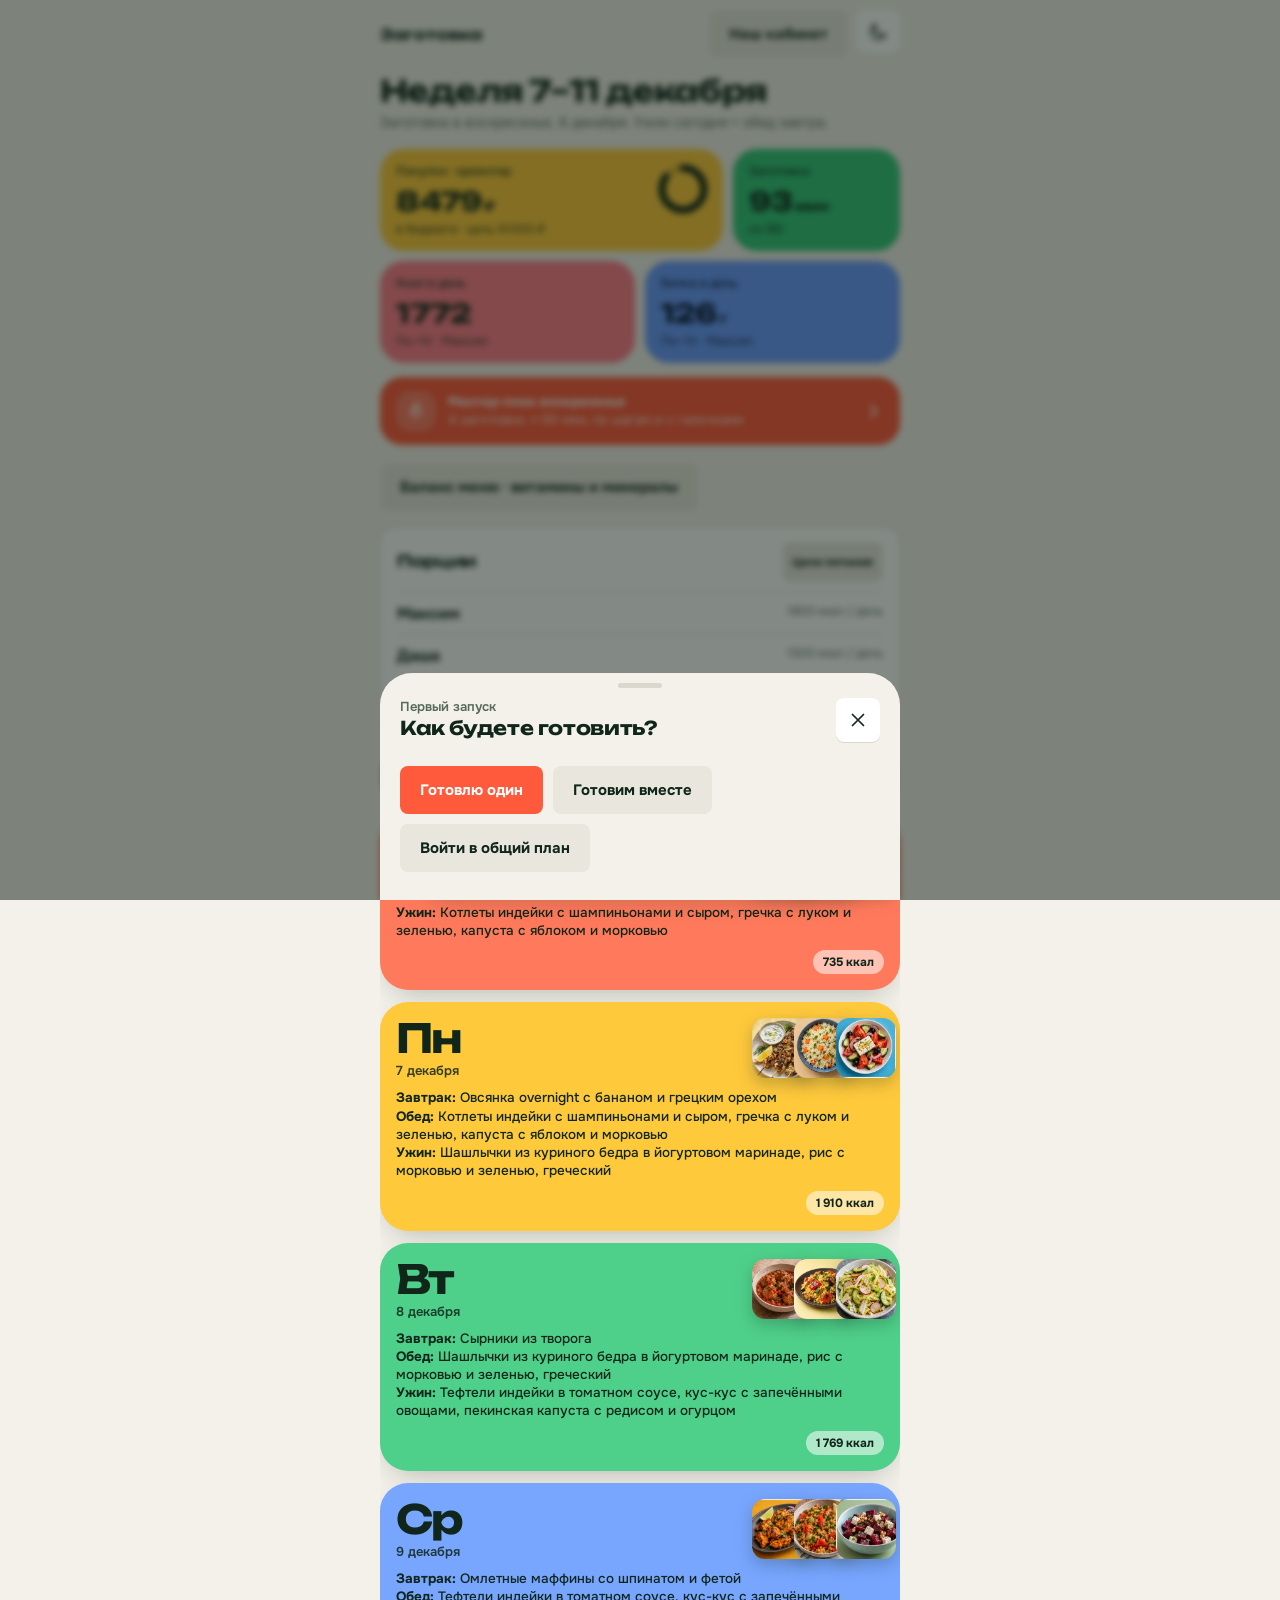
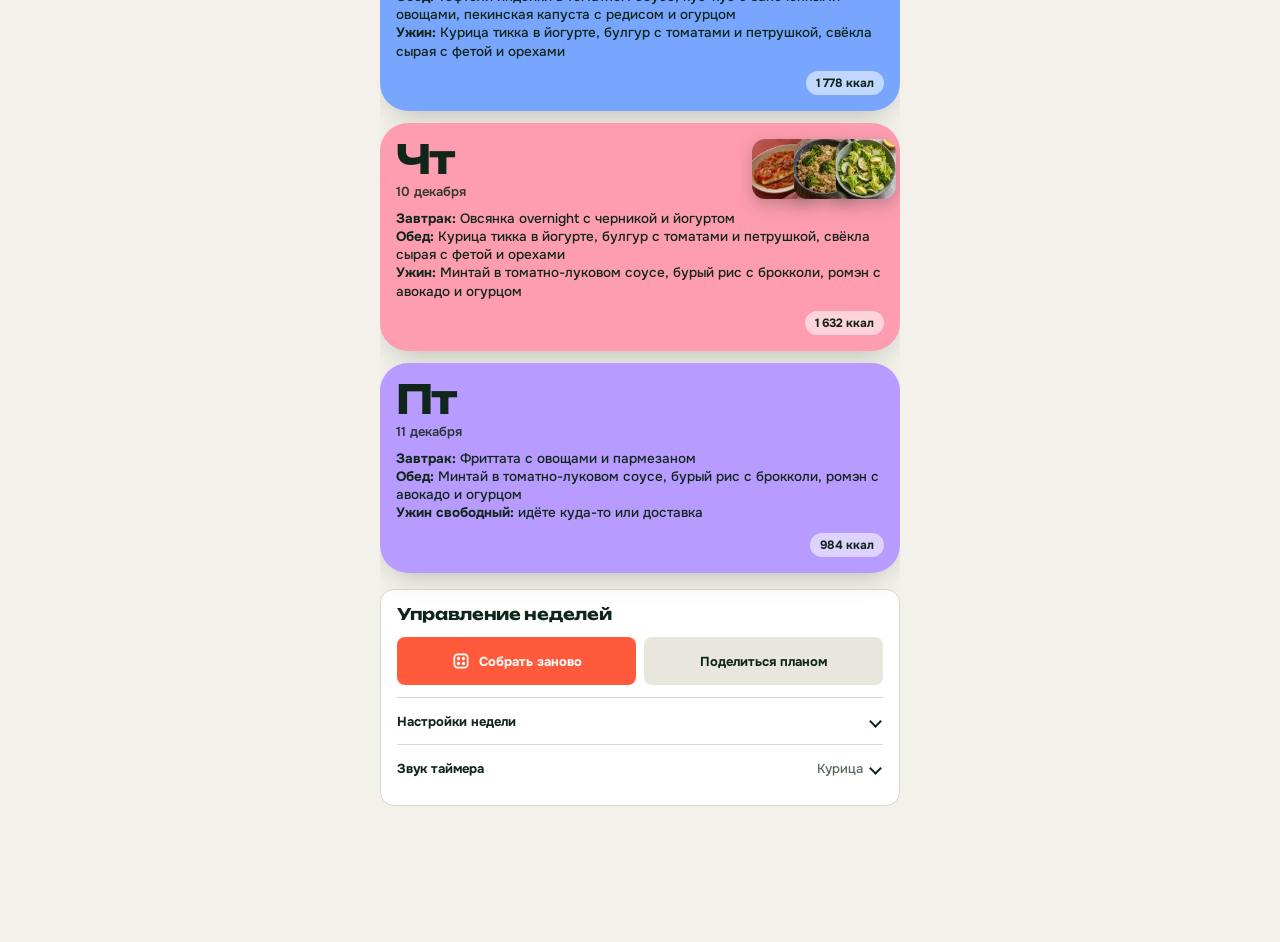
==== commit 47ae7bd5: "Speed up recipe photos on mobile" ====
--- a/index.html
+++ b/index.html
@@ -1986,14 +1986,17 @@
 const cnt=(id,v,suf)=>'<span data-count="'+Math.round(v)+'" data-id="'+id+'">'+fmt(prevNum[id]!==undefined?prevNum[id]:0)+'</span>'+(suf||'');
 
 /* ---------- экраны ---------- */
-function previewPhoto(i, label){
+function previewPhoto(i, label, fullSize=false){
   const photo=RECIPE_PHOTOS[REC[i]?.n];
   if(!photo) return PAINT_ART.art(i,REC);
   const [file,cell,columns=2]=photo;
   const x=(cell%columns)*100/(columns-1);
   const y=Math.floor(cell/columns)*100/(columns-1);
   const size=columns*100;
-  return '<span class="preview-photo" '+(label?'role="img" aria-label="'+esc(label)+'"':'aria-hidden="true"')+' style="background-image:url(assets/recipe-sprite-'+String(file).padStart(2,'0')+'.png);background-size:'+size+'% '+size+'%;background-position:'+x+'% '+y+'%"></span>';
+  const sprite='assets/recipe-sprite-'+String(file).padStart(2,'0');
+  const thumb='url('+sprite+'-thumb.webp)';
+  const image=fullSize ? 'url('+sprite+'.png),'+thumb : thumb;
+  return '<span class="preview-photo" '+(label?'role="img" aria-label="'+esc(label)+'"':'aria-hidden="true"')+' style="background-image:'+image+';background-size:'+size+'% '+size+'%;background-position:'+x+'% '+y+'%"></span>';
 }
 function previewPlate(i){
   return '<span class="pt">'+previewPhoto(i)+'</span>';
@@ -2613,7 +2616,7 @@
  const [, cell, columns=2]=photo;
  const x=(cell%columns)*100/(columns-1), y=Math.floor(cell/columns)*100/(columns-1);
  const size=columns*100;
- return '<div class="im photo" role="img" aria-label="'+esc(r.n)+'" style="background-image:url(assets/recipe-sprite-'+String(photo[0]).padStart(2,'0')+'.png);background-size:'+size+'% '+size+'%!important;background-position:'+x+'% '+y+'%'+'"></div>';
+ return '<div class="im photo" role="img" aria-label="'+esc(r.n)+'" style="background-image:url(assets/recipe-sprite-'+String(photo[0]).padStart(2,'0')+'-thumb.webp);background-size:'+size+'% '+size+'%!important;background-position:'+x+'% '+y+'%'+'"></div>';
 }
 function viewBook(){
   const L=S.lib,types=['Основное','Гарнир','Салат','Завтрак'];
@@ -2728,7 +2731,6 @@
       +['m',...(pair?['d']:[])].map(section).join('')
       +'<details'+(sheet.settings?' open':'')+'><summary>Исключить продукты</summary>'
       +Object.entries(FOOD_FILTERS).map(([k,[name]])=>'<label class="si"><input type="checkbox" data-start-exclude="'+k+'"'+((sheet.filters||S.excluded)?.[k]?' checked':'')+'> '+name+'</label>').join('')+'</details>'
-      +(pair&&!cloud?'<p class="small mut">Меню на двоих сохранится на этом устройстве. Если у вас уже есть общий план, подключитесь по приглашению.</p>':'')
       +'<div class="act-row">'+'<button class="btn red" data-act="startsave"'+(sheet.busy?' disabled':'')+'>'+(sheet.busy?'Создаю…':cloud?'Создать общий план':'Открыть меню')+'</button>'
       +(pair?'<button class="btn alt" data-act="joinlink"'+(sheet.busy?' disabled':'')+'>Подключиться к плану</button>':'')
       +'<button class="btn alt" data-act="startback">Назад</button></div></div></div>';
@@ -2801,7 +2803,7 @@
     const time=r.bt?r.ov?.[1]:r.total||r.ev;
     const timing=time?(r.bt?' · в духовке ':' · ')+time+' мин':'';
     let h=head(r.t+timing,r.n,accent)+'<div class="bd">';
-    if(RECIPE_PHOTOS[r.n])h+='<div class="detail-photo">'+previewPhoto(i,r.n)+'</div>';
+    if(RECIPE_PHOTOS[r.n])h+='<div class="detail-photo">'+previewPhoto(i,r.n,true)+'</div>';
     h+='<div class="recipe-facts"><span><b>'+Math.round(r.k)+'</b> ккал</span><span><b>'+Math.round(r.P)+' г</b> белка</span><span><b>'+Math.round(r.F)+' г</b> жиров</span><span><b>'+Math.round(r.C)+' г</b> углеводов</span><small>На базовую порцию</small></div>';
     const portionPeople=profiles(),dryGrains=r.t==='Гарнир'?r.i.filter(([key])=>DRY_SIDE_KEYS.has(key)):[];
     const cookedWeight=S.yields?.[i]?.weight,hasDistinctPortions=portionPeople.length>1||dryGrains.length||cookedWeight||r.t==='Основное';
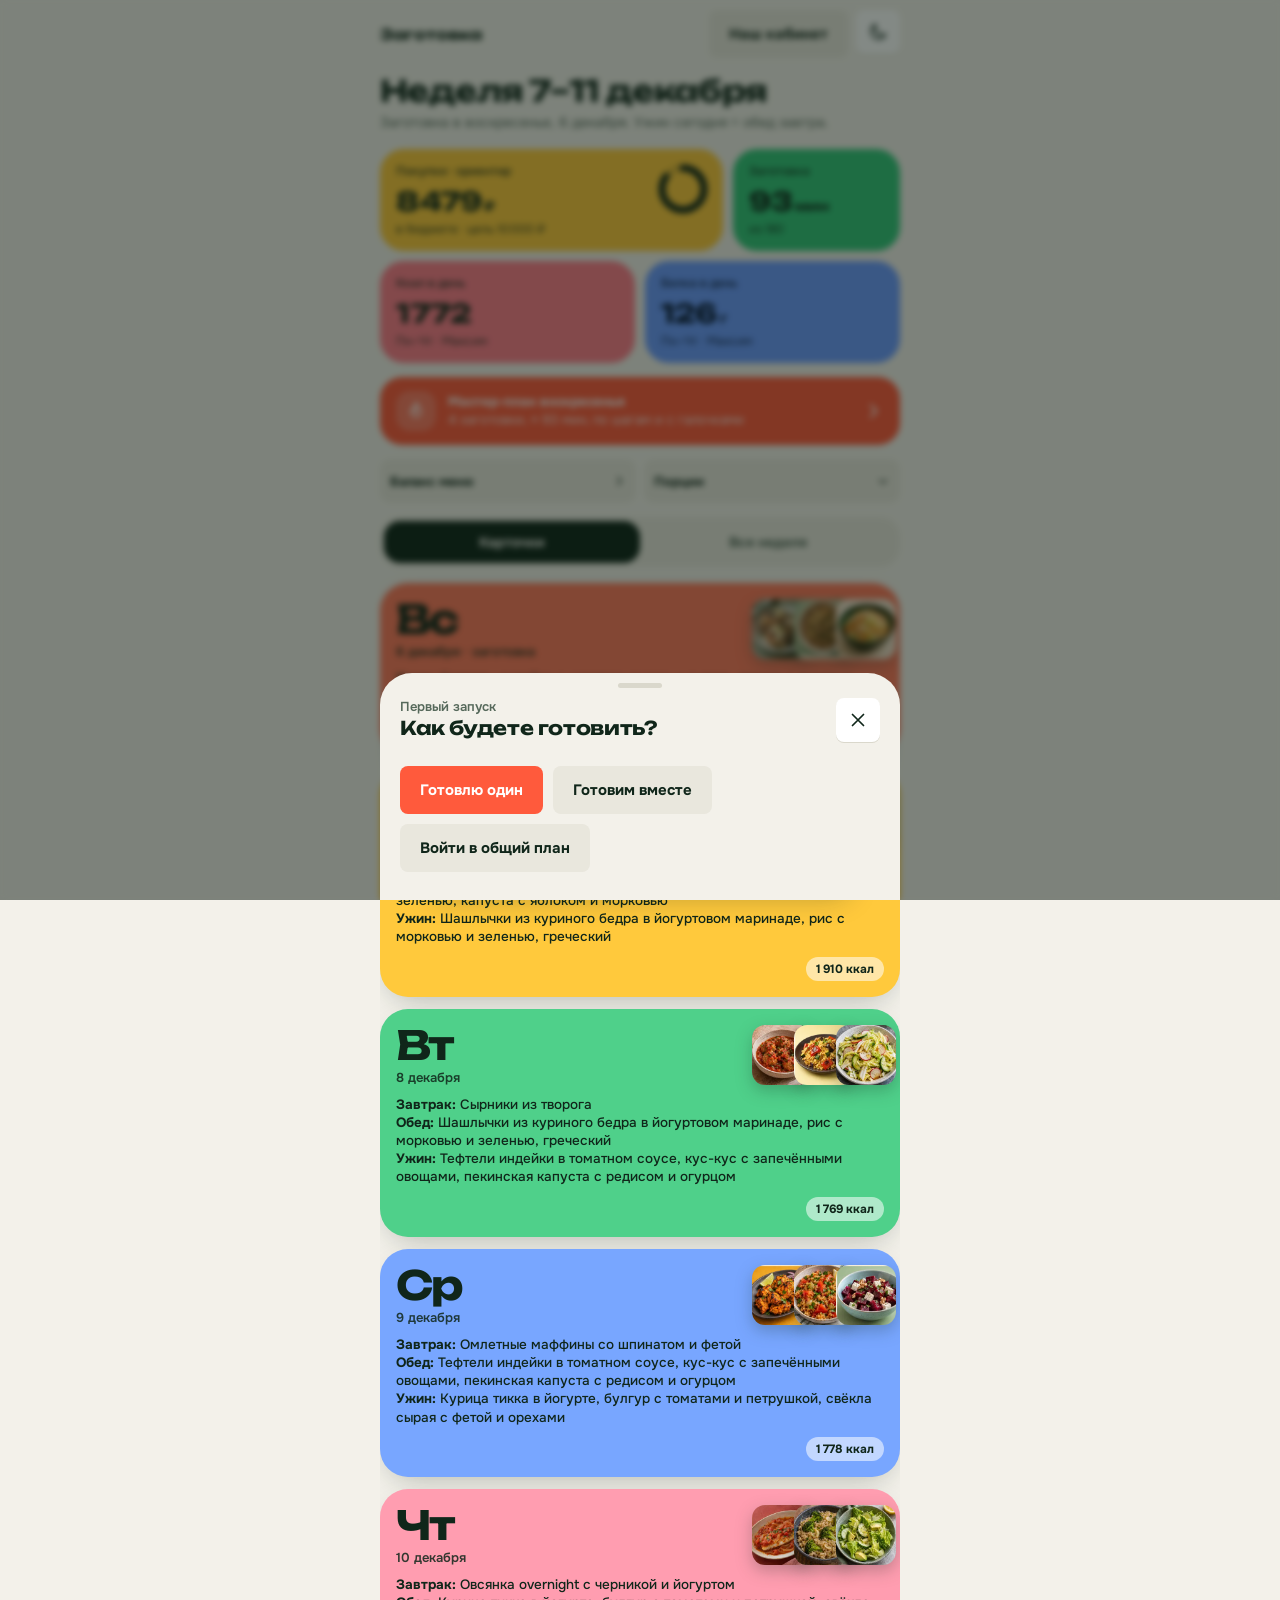
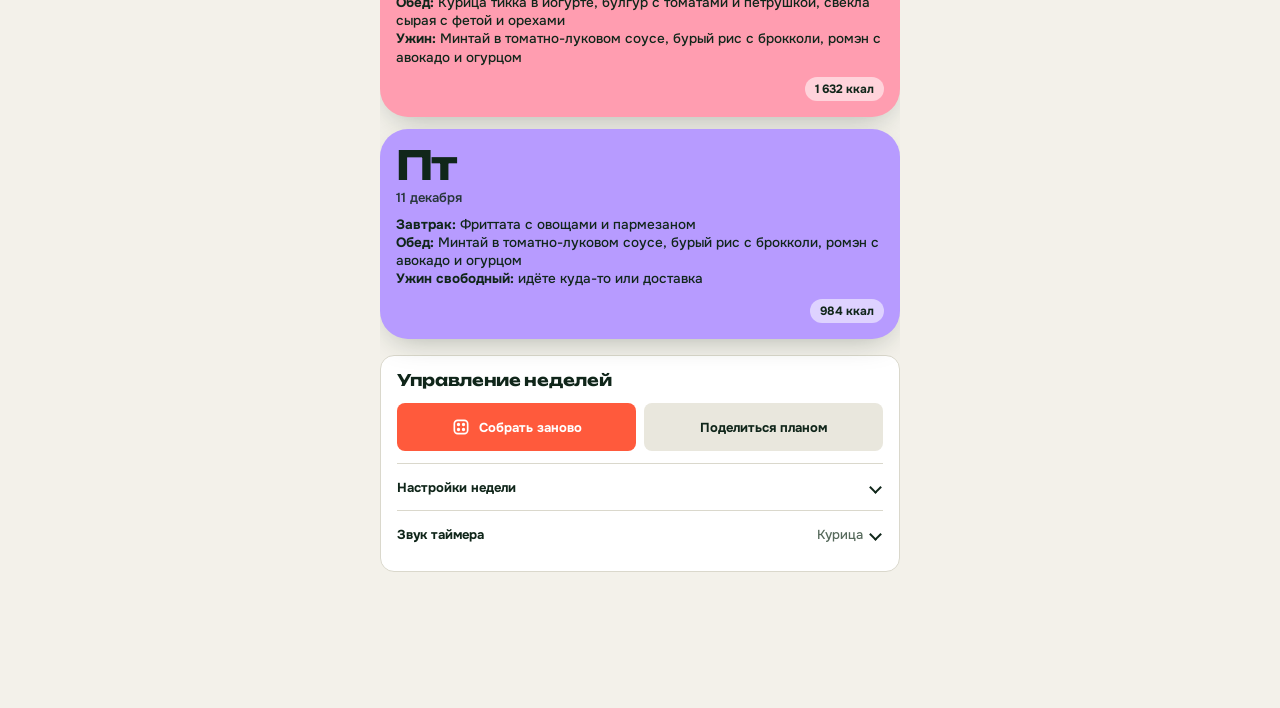
==== commit 5551869a: "Refine nutrition cards and make recipe gallery load on demand" ====
--- a/index.html
+++ b/index.html
@@ -425,6 +425,28 @@
 .start-profile[data-mode="auto"] .start-manual,.start-profile[data-mode="manual"] .start-auto{display:none}
 .start-profile output,.start-profile small{grid-column:1/-1;color:var(--mut)}
 .start-profile output:empty{display:none}
+
+.nutri-grid{display:grid;grid-template-columns:repeat(4,minmax(0,1fr));gap:5px}
+.nutri-grid.with-fiber{grid-template-columns:repeat(5,minmax(0,1fr))}
+.nutri-tile{min-width:0;display:grid;align-content:start;gap:4px;padding:8px 3px;background:var(--soft);border-radius:8px;text-align:center}
+.nutri-tile.energy{background:var(--lemon);color:var(--paint-ink)}
+.nutri-tile b{font:600 clamp(12px,3.6vw,18px)/1.2 var(--disp);letter-spacing:-.035em;white-space:nowrap}
+.nutri-tile span{font-size:clamp(9px,2.5vw,12px);line-height:1.1}
+.nutri-tile small{font-size:10px;line-height:1.2}
+.balance-body .nutri-grid{margin:12px 0 16px}
+.balance-body .nutri-tile{padding-block:12px}
+.nutri-recipe{padding:10px 0;border-bottom:1px solid var(--line)}
+.nutri-recipe>small{display:block;margin-top:6px;color:var(--mut);font-size:11px}
+.nutri-day-label{margin:6px 0 3px;color:var(--mut);font-size:11px}
+.week-nutri-controls{display:grid;grid-template-columns:repeat(2,minmax(0,1fr));gap:8px;margin:14px 0}
+.week-nutri-controls>button{height:auto;min-height:44px;padding:8px 10px;justify-content:space-between;text-align:left;border-radius:10px;font-size:13px}
+.week-nutri-controls>button svg{width:14px;height:14px;flex:none}
+.week-nutri-controls .fold svg{transform:rotate(90deg)}
+.week-nutri-controls .fold[aria-expanded="true"] svg{transform:rotate(-90deg)}
+.week-nutri-controls>.week-portions{grid-column:1/-1;margin:0}
+.tile .im.photo{position:relative;background:var(--soft)}
+.tile .im.photo>img{position:absolute;max-width:none;display:block}
+@media(max-width:365px){.nutri-grid.with-fiber{gap:3px}.with-fiber .nutri-tile span{font-size:8px}}
 </style></head><body><div id="app"></div><div id="navigation"></div>
 <div id="layer"></div>
 <script>const DATA={"ing":{"chb":{"n":"Куриная грудка (филе)","k":112,"P":22.5,"F":1.93,"C":0,"pr":670,"c":"Мясо и рыба","h":0,"g":"птица","w":"Любая сеть","a":"Грудка индейки, куриное бедро"},"cht":{"n":"Куриное бедро без кости","k":121,"P":19.7,"F":4.12,"C":0,"pr":725,"c":"Мясо и рыба","h":0,"g":"птица","w":"Любая сеть","a":"Куриная грудка, филе бедра индейки"},"tkg":{"n":"Фарш индейки","k":148,"P":19.7,"F":7.66,"C":0,"pr":905,"c":"Мясо и рыба","h":0,"g":"фарш","w":"Любая сеть","a":"Фарш куриный (из грудки), фарш из бедра индейки"},"tkt":{"n":"Индейка, филе бедра","k":116,"P":20.6,"F":3.69,"C":0,"pr":1075,"c":"Мясо и рыба","h":0,"g":"птица","w":"Любая сеть","a":"Куриное бедро, грудка индейки"},"tkb":{"n":"Индейка, филе грудки","k":115,"P":22.6,"F":1.93,"C":0.14,"pr":975,"c":"Мясо и рыба","h":0,"g":"птица","w":"Любая сеть","a":"Куриная грудка, филе бедра индейки"},"cod":{"n":"Треска (филе)","k":82,"P":17.8,"F":0.67,"C":0,"pr":650,"c":"Мясо и рыба","h":0,"g":"рыба","w":"Любая сеть","a":"Минтай, морской окунь, тилапия"},"pol":{"n":"Минтай (филе)","k":76,"P":17.2,"F":0.82,"C":0,"pr":671,"c":"Мясо и рыба","h":0,"g":"рыба","w":"Любая сеть","a":"Треска, морской окунь, тилапия"},"til":{"n":"Тилапия (филе)","k":96,"P":20.1,"F":1.7,"C":0,"pr":520,"c":"Мясо и рыба","h":0,"g":"рыба","w":"Заморозка в любой сети","a":"Треска, минтай, сибас"},"shr":{"n":"Креветки очищенные","k":85,"P":20.1,"F":0.51,"C":0,"pr":1100,"c":"Мясо и рыба","h":0,"g":"морепродукты","w":"Любая сеть","a":"Кальмар, мидии, гребешки"},"sqd":{"n":"Кальмар (тушка)","k":92,"P":15.6,"F":1.38,"C":3.08,"pr":600,"c":"Мясо и рыба","h":0,"g":"морепродукты","w":"Любая сеть","a":"Креветки, мидии"},"msl":{"n":"Мидии очищенные","k":86,"P":11.9,"F":2.24,"C":3.69,"pr":700,"c":"Мясо и рыба","h":0,"g":"морепродукты","w":"Заморозка в любой сети (очищенные)","a":"Креветки, кальмар"},"sal":{"n":"Лосось (филе)","k":203,"P":20.3,"F":13.1,"C":0,"pr":1400,"c":"Мясо и рыба","h":0,"g":"жирная рыба","w":"Любая сеть","a":"Форель, горбуша"},"trt":{"n":"Форель (филе)","k":154,"P":19.6,"F":6.2,"C":0,"pr":1000,"c":"Мясо и рыба","h":0,"g":"жирная рыба","w":"Лента, Перекрёсток, ВкусВилл, Пятёрочка","a":"Лосось, горбуша"},"bass":{"n":"Сибас (филе)","k":97,"P":18.4,"F":2.0,"C":0,"pr":900,"c":"Мясо и рыба","h":0,"g":"рыба","w":"Лента, Перекрёсток, ВкусВилл; нет — треска или форель","a":""},"mac":{"n":"Скумбрия","k":205,"P":18.6,"F":13.9,"C":0,"pr":350,"c":"Мясо и рыба","h":0,"g":"жирная рыба","w":"Любая сеть","a":""},"per":{"n":"Морской окунь (филе)","k":79,"P":15.3,"F":1.54,"C":0,"pr":450,"c":"Мясо и рыба","h":0,"g":"рыба","w":"Заморозка в любой сети","a":""},"hal":{"n":"Палтус (филе)","k":91,"P":18.6,"F":1.33,"C":0,"pr":1300,"c":"Мясо и рыба","h":0,"g":"рыба","w":"Лента, Перекрёсток; нет — треска или сибас","a":""},"pink":{"n":"Горбуша (филе)","k":127,"P":20.5,"F":4.4,"C":0,"pr":550,"c":"Мясо и рыба","h":0,"g":"жирная рыба","w":"Любая сеть","a":"Форель, лосось"},"scl":{"n":"Гребешки","k":69,"P":12.1,"F":0.49,"C":3.18,"pr":1500,"c":"Мясо и рыба","h":0,"g":"морепродукты","w":"Лента, Перекрёсток (заморозка); нет — креветки или кальмар","a":"Креветки, кальмар"},"kal":{"n":"Кале","k":35,"P":2.92,"F":1.49,"C":4.42,"pr":500,"c":"Овощи и зелень","h":0,"g":"листовые","w":"Редко: Перекрёсток, ВкусВилл; нет — шпинат или руккола","a":"Шпинат, руккола"},"koh":{"n":"Кольраби","k":27,"P":1.7,"F":0.1,"C":6.2,"pr":150,"c":"Овощи и зелень","h":0,"g":"капуста","w":"Сезонно: Лента, Перекрёсток; нет — капуста с яблоком","a":"Белокочанная капуста, редька"},"fen":{"n":"Фенхель","k":31,"P":1.24,"F":0.2,"C":7.3,"pr":400,"c":"Овощи и зелень","h":0,"g":"овощи","w":"Редко: Перекрёсток, ВкусВилл; нет — сельдерей","a":"Сельдерей стебли, лук-порей"},"egg":{"n":"Яйца","k":143,"P":12.6,"F":9.51,"C":0.72,"pr":200,"c":"Молочное и яйца","h":0,"g":"яйца","w":"Любая сеть","a":""},"cot":{"n":"Творог 1%","k":72,"P":12.4,"F":1.02,"C":2.72,"pr":450,"c":"Молочное и яйца","h":0,"g":"творог","w":"Любая сеть","a":"Рикотта, зернёный творог"},"yog":{"n":"Греческий йогурт 0%","k":59,"P":10.2,"F":0.39,"C":3.6,"pr":500,"c":"Молочное и яйца","h":0,"g":"йогурт","w":"Любая сеть","a":"Кефир 1%, натуральный йогурт без добавок"},"mlk":{"n":"Молоко 2%","k":50,"P":3.3,"F":1.98,"C":4.8,"pr":90,"c":"Молочное и яйца","h":0,"g":"молоко","w":"Любая сеть","a":""},"fet":{"n":"Фета","k":265,"P":14.2,"F":21.5,"C":3.88,"pr":900,"c":"Молочное и яйца","h":0,"g":"сыр","w":"Любая сеть","a":"Брынза, сулугуни"},"moz":{"n":"Моцарелла","k":254,"P":24.3,"F":15.9,"C":2.77,"pr":800,"c":"Молочное и яйца","h":0,"g":"сыр","w":"Любая сеть","a":"Сулугуни, адыгейский сыр"},"par":{"n":"Пармезан","k":392,"P":35.8,"F":25,"C":3.22,"pr":1800,"c":"Молочное и яйца","h":0,"g":"сыр","w":"Любая сеть","a":"Твёрдый сыр, грана падано"},"buck":{"n":"Гречка","k":346,"P":11.7,"F":2.71,"C":75,"pr":120,"c":"Крупы и бобовые","h":0,"g":"крупа","w":"Любая сеть","a":"Булгур, бурый рис"},"rice":{"n":"Рис белый длиннозёрный","k":365,"P":7.13,"F":0.66,"C":80,"pr":130,"c":"Крупы и бобовые","h":0,"g":"крупа","w":"Любая сеть","a":"Бурый рис, булгур"},"brr":{"n":"Рис бурый","k":367,"P":7.54,"F":3.2,"C":76.3,"pr":200,"c":"Крупы и бобовые","h":0,"g":"крупа","w":"Любая сеть","a":"Белый рис, булгур"},"cus":{"n":"Кус-кус","k":376,"P":12.8,"F":0.64,"C":77.4,"pr":180,"c":"Крупы и бобовые","h":0,"g":"крупа","w":"Любая сеть","a":"Булгур, рис"},"bul":{"n":"Булгур","k":342,"P":12.3,"F":1.33,"C":75.9,"pr":150,"c":"Крупы и бобовые","h":0,"g":"крупа","w":"Любая сеть","a":"Кус-кус, гречка"},"oat":{"n":"Овсяные хлопья","k":379,"P":13.2,"F":6.52,"C":67.7,"pr":100,"c":"Крупы и бобовые","h":0,"g":"крупа","w":"Любая сеть","a":"Гречневые хлопья, мюсли без сахара"},"qui":{"n":"Киноа","k":368,"P":14.1,"F":6.07,"C":64.2,"pr":450,"c":"Крупы и бобовые","h":0,"g":"крупа","w":"Магнит, Пятёрочка, Лента; нет — булгур или кус-кус","a":"Гречка, булгур"},"len":{"n":"Чечевица","k":352,"P":24.6,"F":1.06,"C":63.4,"pr":160,"c":"Крупы и бобовые","h":0,"g":"крупа","w":"Любая сеть","a":"Красная чечевица, нут"},"chk":{"n":"Нут консервированный","k":139,"P":7.05,"F":2.77,"C":22.5,"pr":300,"c":"Крупы и бобовые","h":0,"g":"бобовые","w":"Любая сеть","a":"Белая фасоль, красная фасоль"},"kid":{"n":"Красная фасоль консервированная","k":121,"P":8.12,"F":0.93,"C":20.8,"pr":300,"c":"Крупы и бобовые","h":0,"g":"бобовые","w":"Любая сеть","a":"Белая фасоль, нут"},"cor":{"n":"Кукуруза консервированная","k":67,"P":2.29,"F":1.22,"C":14.3,"pr":250,"c":"Крупы и бобовые","h":0,"g":"овощи","w":"Любая сеть","a":""},"olv":{"n":"Маслины","k":116,"P":0.84,"F":10.9,"C":6.04,"pr":700,"c":"Бакалея","h":0,"g":"добавки","w":"Любая сеть","a":""},"tmc":{"n":"Томаты в собственном соку","k":16,"P":0.79,"F":0.25,"C":3.47,"pr":200,"c":"Бакалея","h":0,"g":"томат","w":"Любая сеть","a":""},"tpa":{"n":"Томатная паста","k":82,"P":4.32,"F":0.47,"C":18.9,"pr":350,"c":"Бакалея","h":100,"g":"томат","w":"Любая сеть","a":""},"onion":{"n":"Лук репчатый","k":40,"P":1.1,"F":0.1,"C":9.34,"pr":40,"c":"Овощи и зелень","h":0,"g":"овощи","w":"Любая сеть","a":""},"gar":{"n":"Чеснок","k":149,"P":6.36,"F":0.5,"C":33.1,"pr":300,"c":"Овощи и зелень","h":0,"g":"специи","w":"Любая сеть","a":""},"carrot":{"n":"Морковь","k":41,"P":0.93,"F":0.24,"C":9.58,"pr":50,"c":"Овощи и зелень","h":0,"g":"корнеплоды","w":"Любая сеть","a":""},"cab":{"n":"Капуста белокочанная","k":25,"P":1.28,"F":0.1,"C":5.8,"pr":140,"c":"Овощи и зелень","h":0,"g":"капуста","w":"Любая сеть","a":""},"nap":{"n":"Капуста пекинская","k":16,"P":1.2,"F":0.2,"C":3.2,"pr":130,"c":"Овощи и зелень","h":0,"g":"капуста","w":"Любая сеть","a":""},"beet":{"n":"Свёкла","k":43,"P":1.61,"F":0.17,"C":9.56,"pr":50,"c":"Овощи и зелень","h":0,"g":"корнеплоды","w":"Любая сеть","a":""},"zuc":{"n":"Кабачок","k":17,"P":1.2,"F":0.32,"C":3.1,"pr":120,"c":"Овощи и зелень","h":0,"g":"овощи","w":"Любая сеть","a":"Кабачок, патиссон, баклажан"},"spi":{"n":"Шпинат","k":23,"P":2.86,"F":0.39,"C":3.63,"pr":1333,"c":"Овощи и зелень","h":0,"g":"листовые","w":"Любая сеть","a":"Мангольд, листовой салат"},"aru":{"n":"Руккола","k":25,"P":2.58,"F":0.66,"C":3.65,"pr":1200,"c":"Овощи и зелень","h":0,"g":"листовые","w":"Упаковка в любой сети","a":"Шпинат, салат латук"},"rom":{"n":"Салат ромэн","k":17,"P":1.23,"F":0.3,"C":3.29,"pr":700,"c":"Овощи и зелень","h":0,"g":"листовые","w":"Перекрёсток, Лента, ВкусВилл; нет — айсберг или пекинская капуста","a":"Айсберг, пекинская капуста"},"bro":{"n":"Брокколи","k":34,"P":2.82,"F":0.37,"C":6.64,"pr":300,"c":"Овощи и зелень","h":0,"g":"капуста","w":"Любая сеть","a":"Цветная капуста, спаржевая фасоль"},"mush":{"n":"Шампиньоны","k":24.9,"P":2.9,"F":0.37,"C":4.1,"pr":285,"c":"Овощи и зелень","h":0,"g":"грибы","w":"Любая сеть","a":"Вешенки, шиитаке"},"rad":{"n":"Редис","k":16,"P":0.68,"F":0.1,"C":3.4,"pr":400,"c":"Овощи и зелень","h":0,"g":"корнеплоды","w":"Любая сеть","a":""},"swp":{"n":"Батат","k":86,"P":1.57,"F":0.05,"C":20.1,"pr":150,"c":"Овощи и зелень","h":0,"g":"корнеплоды","w":"Любая сеть","a":"Тыква, морковь"},"pum":{"n":"Тыква","k":26,"P":1,"F":0.1,"C":6.5,"pr":60,"c":"Овощи и зелень","h":0,"g":"овощи","w":"Любая сеть","a":"Батат, морковь"},"cel":{"n":"Сельдерей стебли","k":14,"P":0.69,"F":0.17,"C":2.97,"pr":200,"c":"Овощи и зелень","h":0,"g":"овощи","w":"Любая сеть","a":""},"avo":{"n":"Авокадо","k":160,"P":2,"F":14.7,"C":8.53,"pr":450,"c":"Овощи и зелень","h":0,"g":"добавки","w":"Любая сеть","a":"Оливки, огурец с оливковым маслом"},"cuc":{"n":"Огурцы","k":15,"P":0.65,"F":0.11,"C":3.63,"pr":150,"c":"Овощи и зелень","h":0,"g":"овощи","w":"Любая сеть","a":""},"tom":{"n":"Помидоры","k":18,"P":0.88,"F":0.2,"C":3.89,"pr":250,"c":"Овощи и зелень","h":0,"g":"овощи","w":"Любая сеть","a":""},"pep":{"n":"Перец сладкий красный","k":26,"P":0.99,"F":0.3,"C":6.0,"pr":350,"c":"Овощи и зелень","h":0,"g":"овощи","w":"Любая сеть","a":""},"egp":{"n":"Баклажан","k":25,"P":0.98,"F":0.18,"C":5.88,"pr":150,"c":"Овощи и зелень","h":0,"g":"овощи","w":"Любая сеть","a":"Кабачок, перец"},"gb":{"n":"Фасоль стручковая","k":31,"P":1.83,"F":0.22,"C":6.97,"pr":250,"c":"Овощи и зелень","h":0,"g":"овощи","w":"Любая сеть","a":""},"pea":{"n":"Горошек зелёный","k":81,"P":5.42,"F":0.4,"C":14.4,"pr":250,"c":"Овощи и зелень","h":0,"g":"овощи","w":"Любая сеть","a":""},"asp":{"n":"Спаржа","k":20,"P":2.2,"F":0.12,"C":3.88,"pr":700,"c":"Овощи и зелень","h":0,"g":"овощи","w":"Лента, Перекрёсток; нет — стручковая фасоль","a":""},"lek":{"n":"Лук-порей","k":61,"P":1.5,"F":0.3,"C":14.2,"pr":250,"c":"Овощи и зелень","h":0,"g":"овощи","w":"Любая сеть","a":""},"apple":{"n":"Яблоки","k":52,"P":0.26,"F":0.17,"C":13.8,"pr":130,"c":"Фрукты","h":0,"g":"фрукты","w":"Любая сеть","a":"Груша, киви"},"ora":{"n":"Апельсины","k":47,"P":0.94,"F":0.12,"C":11.8,"pr":120,"c":"Фрукты","h":0,"g":"цитрусы","w":"Любая сеть","a":"Мандарин, грейпфрут"},"ban":{"n":"Бананы","k":89,"P":1.09,"F":0.33,"C":22.8,"pr":95,"c":"Фрукты","h":0,"g":"фрукты","w":"Любая сеть","a":""},"lime":{"n":"Лайм","k":30,"P":0.7,"F":0.2,"C":10.5,"pr":400,"c":"Фрукты","h":0,"g":"цитрусы","w":"Любая сеть","a":"Лимон"},"lem":{"n":"Лимон","k":29,"P":1.1,"F":0.3,"C":9.32,"pr":250,"c":"Фрукты","h":0,"g":"цитрусы","w":"Любая сеть","a":"Лайм"},"kiw":{"n":"Киви","k":58,"P":1.06,"F":0.44,"C":14,"pr":350,"c":"Фрукты","h":0,"g":"фрукты","w":"Любая сеть","a":""},"grf":{"n":"Грейпфрут","k":42,"P":0.77,"F":0.14,"C":10.7,"pr":150,"c":"Фрукты","h":0,"g":"цитрусы","w":"Любая сеть","a":""},"pear":{"n":"Груши","k":57,"P":0.36,"F":0.14,"C":15.2,"pr":180,"c":"Фрукты","h":0,"g":"фрукты","w":"Любая сеть","a":"Яблоко, киви"},"pom":{"n":"Гранат","k":83,"P":1.67,"F":1.17,"C":18.7,"pr":400,"c":"Фрукты","h":0,"g":"фрукты","w":"Сезонно; нет — апельсин или груша","a":""},"man":{"n":"Манго","k":60,"P":0.82,"F":0.38,"C":15,"pr":300,"c":"Фрукты","h":0,"g":"фрукты","w":"Сезонно, крупные сети; нет — апельсин или груша","a":""},"blu":{"n":"Черника","k":57,"P":0.74,"F":0.33,"C":14.5,"pr":1200,"c":"Фрукты","h":0,"g":"фрукты","w":"Заморозка в любой сети","a":""},"prs":{"n":"Петрушка","k":36,"P":2.97,"F":0.79,"C":6.33,"pr":800,"c":"Овощи и зелень","h":0,"g":"зелень","w":"Любая сеть","a":"Укроп, кинза"},"dil":{"n":"Укроп","k":43,"P":3.46,"F":1.12,"C":7.02,"pr":800,"c":"Овощи и зелень","h":0,"g":"зелень","w":"Любая сеть","a":"Петрушка, кинза"},"cil":{"n":"Кинза","k":23,"P":2.1,"F":0.6,"C":3.7,"pr":1000,"c":"Овощи и зелень","h":0,"g":"зелень","w":"Любая сеть","a":"Петрушка, укроп"},"gin":{"n":"Имбирь","k":80,"P":1.82,"F":0.75,"C":17.8,"pr":600,"c":"Овощи и зелень","h":0,"g":"специи","w":"Любая сеть","a":""},"oo":{"n":"Масло оливковое","k":884,"P":0,"F":100,"C":0,"pr":1100,"c":"Бакалея","h":500,"g":"масло","w":"Любая сеть","a":""},"wal":{"n":"Грецкие орехи","k":654,"P":15.2,"F":65.2,"C":13.7,"pr":1133,"c":"Орехи и семена","h":0,"g":"орехи","w":"Любая сеть","a":"Миндаль, фундук"},"alm":{"n":"Миндаль","k":579,"P":21.1,"F":49.9,"C":21.6,"pr":1200,"c":"Орехи и семена","h":0,"g":"орехи","w":"Любая сеть","a":"Грецкий орех, фундук"},"ses":{"n":"Кунжут","k":573,"P":17.7,"F":49.7,"C":23.4,"pr":600,"c":"Орехи и семена","h":0,"g":"орехи","w":"Любая сеть","a":"Семена подсолнечника, тыквенные семечки"},"psd":{"n":"Тыквенные семечки","k":559,"P":30.2,"F":49,"C":10.7,"pr":900,"c":"Орехи и семена","h":0,"g":"орехи","w":"Любая сеть","a":"Семечки подсолнечника, кунжут"},"tah":{"n":"Тахини","k":592,"P":17.4,"F":53,"C":21.5,"pr":900,"c":"Орехи и семена","h":0,"g":"соусы","w":"Перекрёсток, Лента, ВкусВилл; нет — смесь йогурта и кунжута","a":""},"soy":{"n":"Соевый соус","k":53,"P":8.14,"F":0.57,"C":4.93,"pr":400,"c":"Бакалея","h":200,"g":"соусы","w":"Любая сеть","a":""},"hon":{"n":"Мёд","k":304,"P":0.3,"F":0,"C":82.4,"pr":600,"c":"Бакалея","h":300,"g":"сладкое","w":"Любая сеть","a":""},"mst":{"n":"Горчица","k":60,"P":3.74,"F":3.34,"C":5.83,"pr":300,"c":"Бакалея","h":200,"g":"соусы","w":"Любая сеть","a":""}},"rec":[{"n":"Куриные рулетики с брокколи и фетой","t":"Основное","p":4,"pr":33,"ev":5,"c":"Курица","k":244.5,"P":37.0,"F":8.8,"C":3.5,"i":[["chb",600],["bro",150],["fet",60],["gar",5],["oo",10]],"al":["Куриные рулетики со шпинатом и моцареллой","Курица с шампиньонами и луком-пореем в йогурте","Индейка с горошком в йогуртовом соусе"],"st":["Включите духовку на 190 °C (верх и низ).","Достаньте рулет из морозилки и обмажьте маслом, выложите в форму. Размораживать не нужно.","Запекайте 45 минут, на середине переверните.","Дайте отдохнуть 5 минут под фольгой и нарежьте.","Пока готовится, приготовьте гарнир и салат. Мясо готово, когда сок прозрачный.","Половину порции уберите в контейнер: это завтрашний обед."],"bt":"roll","ov":[190,45],"ops":{"c":10,"v":6,"b":12,"p":5},"bs":[["c","Мясо ({chb}) разрежьте вдоль пополам (не до конца), раскройте и отбейте через плёнку до 0,7 см."],["v","Начинка: брокколи {bro}, фета {fet}. Мелко нарежьте, шпинат и брокколи обдайте кипятком и отожмите."],["b","Выложите начинку на мясо, присолите, плотно скатайте и скрепите нитью или зубочистками."],["p","Рулеты уберите в морозилку на противне на 1 час, затем упакуйте в вакуумный пакет по одному на порцию. Подпишите: день, название, 190 °C, время."]]},{"n":"Куриные фрикадельки с цукини и пармезаном","t":"Основное","p":4,"pr":29,"ev":5,"c":"Курица","k":255.0,"P":38.5,"F":8.0,"C":5.7,"i":[["chb",600],["zuc",150],["egg",55],["par",20],["oat",25],["oo",8]],"al":["Курица в соусе тахини и лимона","Куриное бедро с цукини и сыром в духовке","Индейка с кабачком и сыром"],"st":["Включите духовку на 200 °C (верх и низ).","Достаньте котлеты из морозилки и выложите на противень с пергаментом. Размораживать не нужно.","Запекайте 22 минуты, на середине переверните.","Пока готовится, приготовьте гарнир и салат. Мясо готово, когда сок прозрачный.","Половину порции уберите в контейнер: это завтрашний обед."],"bt":"cut","ov":[200,22],"ops":{"g":6,"v":5,"b":14,"p":4},"bs":[["g","Мясо ({chb}) нарежьте кусками и пропустите через мясорубку (или измельчите комбайном короткими импульсами)."],["v","Измельчите комбайном или мелко нарежьте: кабачок {zuc}. Овощи отожмите от лишней влаги."],["b","В большой миске смешайте фарш с овощами и добавками: яйца {egg}, овсяные хлопья {oat}, пармезан {par}, посолите и поперчите. Вымешивайте 2 минуты до вязкости."],["b","Влажными руками или ложкой сформируйте 16–20 небольших котлет (шариков), выложите на противень с пергаментом, не касаясь друг друга."],["p","Противень уберите в морозилку на 1–2 часа, пока заготовки не затвердеют. Затем переложите в zip-пакет или вакуумный пакет. Подпишите: день, название, температура и время. Всё в один пакет: это ужин и обед на двоих."]]},{"n":"Курица тикка в йогурте","t":"Основное","p":4,"pr":16,"ev":5,"c":"Курица","k":216.7,"P":37.1,"F":5.6,"C":3.3,"i":[["chb",600],["yog",120],["gin",15],["gar",10],["lem",30],["oo",10]],"al":["Куриные шпажки с лаймом и кинзой","Куриное бедро с горчицей и мёдом","Индейка с шампиньонами и лимоном"],"st":["Включите духовку на 200 °C (верх и низ).","Мясо вместе с маринадом выложите из пакета в форму. Размораживать не нужно.","Запекайте 30 минут, на середине переверните.","Пока готовится, приготовьте гарнир и салат. Мясо готово, когда сок прозрачный.","Половину порции уберите в контейнер: это завтрашний обед."],"bt":"marin","ov":[200,30],"ops":{"c":6,"m":4,"b":3,"p":3},"bs":[["c","Мясо ({chb}) нарежьте порционными кусками толщиной около 2 см, слегка отбейте."],["m","Маринад смешайте: йогурт {yog}, имбирь {gin}, чеснок {gar}, лимон {lem}, масло оливковое {oo}."],["b","Мясо и маринад положите в один zip-пакет (ужин и обед на двоих), помассируйте 30 секунд. Пакет разложите плоско."],["p","Выдавите воздух, заморозьте пакеты плоско (или упакуйте вакуумным упаковщиком). Подпишите: день, название, 200 °C."]]},{"n":"Куриные котлеты с шампиньонами и сыром","t":"Основное","p":4,"pr":29,"ev":5,"c":"Курица","k":295.0,"P":41.5,"F":9.8,"C":9.2,"i":[["chb",600],["mush",150],["onion",80],["moz",60],["egg",55],["oat",30],["prs",15],["oo",10]],"al":["Курица с нутом и паприкой в духовке","Курица, тушёная с чечевицей и морковью","Фрикадельки индейки, тушёные с булгуром и овощами"],"st":["Включите духовку на 200 °C (верх и низ).","Достаньте котлеты из морозилки и выложите на противень с пергаментом. Размораживать не нужно.","Запекайте 25 минут, на середине переверните.","Пока готовится, приготовьте гарнир и салат. Мясо готово, когда сок прозрачный.","Половину порции уберите в контейнер: это завтрашний обед."],"bt":"cut","ov":[200,25],"ops":{"g":6,"v":5,"b":14,"p":4},"bs":[["g","Мясо ({chb}) нарежьте кусками и пропустите через мясорубку (или измельчите комбайном короткими импульсами)."],["v","Измельчите комбайном или мелко нарежьте: шампиньоны {mush}, лук репчатый {onion}, петрушка {prs}. Овощи отожмите от лишней влаги."],["b","В большой миске смешайте фарш с овощами и добавками: яйца {egg}, овсяные хлопья {oat}, моцарелла {moz}, посолите и поперчите. Вымешивайте 2 минуты до вязкости."],["b","Влажными руками или ложкой сформируйте 16–20 небольших котлет (шариков), выложите на противень с пергаментом, не касаясь друг друга."],["p","Противень уберите в морозилку на 1–2 часа, пока заготовки не затвердеют. Затем переложите в zip-пакет или вакуумный пакет. Подпишите: день, название, температура и время. Всё в один пакет: это ужин и обед на двоих."]]},{"n":"Куриное филе в кунжуте и соевой глазури","t":"Основное","p":4,"pr":16,"ev":5,"c":"Курица","k":229.2,"P":35.1,"F":7.3,"C":4.8,"i":[["chb",600],["soy",30],["hon",15],["ses",15],["gar",6],["oo",10]],"al":["Куриное бедро с апельсином и имбирём","Куриное филе с шампиньонами в йогуртовом соусе","Индейка терияки"],"st":["Включите духовку на 200 °C (верх и низ).","Мясо вместе с маринадом выложите из пакета в форму. Размораживать не нужно.","Запекайте 30 минут, на середине переверните.","За 10 минут до конца добавьте: кунжут {ses}.","Пока готовится, приготовьте гарнир и салат. Мясо готово, когда сок прозрачный.","Половину порции уберите в контейнер: это завтрашний обед."],"bt":"marin","ov":[200,30],"ops":{"c":6,"m":4,"b":3,"p":3},"bs":[["c","Мясо ({chb}) нарежьте порционными кусками толщиной около 2 см, слегка отбейте."],["m","Маринад смешайте: соевый соус {soy}, мёд {hon}, чеснок {gar}, масло оливковое {oo}."],["b","Мясо и маринад положите в один zip-пакет (ужин и обед на двоих), помассируйте 30 секунд. Пакет разложите плоско."],["p","Выдавите воздух, заморозьте пакеты плоско (или упакуйте вакуумным упаковщиком). Подпишите: день, название, 200 °C."]]},{"n":"Куриные медальоны с горчицей и лимоном","t":"Основное","p":4,"pr":16,"ev":5,"c":"Курица","k":198.4,"P":34.2,"F":5.6,"C":1.6,"i":[["chb",600],["mst",20],["lem",30],["gar",6],["oo",10],["prs",10]],"al":["Курица запечённая в йогурте с чесноком и укропом","Куриные шашлычки в томатном маринаде","Медальоны из индейки с лимоном и чесноком"],"st":["Включите духовку на 200 °C (верх и низ).","Мясо вместе с маринадом выложите из пакета в форму. Размораживать не нужно.","Запекайте 30 минут, на середине переверните.","Пока готовится, приготовьте гарнир и салат. Мясо готово, когда сок прозрачный.","Половину порции уберите в контейнер: это завтрашний обед."],"bt":"marin","ov":[200,30],"ops":{"c":6,"m":4,"b":3,"p":3},"bs":[["c","Мясо ({chb}) нарежьте порционными кусками толщиной около 2 см, слегка отбейте."],["m","Маринад смешайте: горчица {mst}, лимон {lem}, чеснок {gar}, масло оливковое {oo}, петрушка {prs}."],["b","Мясо и маринад положите в один zip-пакет (ужин и обед на двоих), помассируйте 30 секунд. Пакет разложите плоско."],["p","Выдавите воздух, заморозьте пакеты плоско (или упакуйте вакуумным упаковщиком). Подпишите: день, название, 200 °C."]]},{"n":"Куриные шашлычки в томатном маринаде","t":"Основное","p":4,"pr":28,"ev":5,"c":"Курица","k":200.7,"P":34.3,"F":5.5,"C":2.5,"i":[["chb",600],["tpa",30],["gar",8],["oo",10],["lem",20]],"al":["Куриные шашлычки с лимоном и чесноком","Куриные медальоны с горчицей и лимоном","Медальоны из индейки с лимоном и чесноком"],"st":["Включите духовку на 220 °C (верх и низ, конвекция).","Достаньте шпажки из морозилки и выложите на решётку над противнем или на пергамент. Размораживать не нужно.","Запекайте 20 минут, один раз переверните.","Пока готовится, приготовьте гарнир и салат. Мясо готово, когда сок прозрачный.","Половину порции уберите в контейнер: это завтрашний обед."],"bt":"shash","ov":[220,20],"ops":{"c":8,"m":4,"b":12,"p":4},"bs":[["c","Мясо ({chb}) нарежьте кубиками примерно 3 см."],["m","Маринад взбейте блендером или смешайте вручную: томатная паста {tpa}, чеснок {gar}, масло оливковое {oo}, лимон {lem}. Залейте мясо в миске или zip-пакете и перемешайте."],["b","Нанижите на шпажки по 4–5 кусочков (деревянные шпажки замочите на 30 минут). Выложите на противень с пергаментом."],["p","Противень уберите в морозилку на 1 час, затем переложите шпажки в вакуумный или zip-пакет. Подпишите: день, название, 220 °C, 20 минут."]]},{"n":"Куриные рулетики со шпинатом и моцареллой","t":"Основное","p":4,"pr":33,"ev":5,"c":"Курица","k":243.3,"P":38.9,"F":8.3,"C":2.0,"i":[["chb",600],["spi",120],["moz",70],["gar",5],["oo",10]],"al":["Куриные рулетики с брокколи и фетой","Рагу из куриного бедра с фасолью и овощами","Рулет из индейки со шпинатом и фетой"],"st":["Включите духовку на 190 °C (верх и низ).","Достаньте рулет из морозилки и обмажьте маслом, выложите в форму. Размораживать не нужно.","Запекайте 45 минут, на середине переверните.","Дайте отдохнуть 5 минут под фольгой и нарежьте.","Пока готовится, приготовьте гарнир и салат. Мясо готово, когда сок прозрачный.","Половину порции уберите в контейнер: это завтрашний обед."],"bt":"roll","ov":[190,45],"ops":{"c":10,"v":6,"b":12,"p":5},"bs":[["c","Мясо ({chb}) разрежьте вдоль пополам (не до конца), раскройте и отбейте через плёнку до 0,7 см."],["v","Начинка: шпинат {spi}, моцарелла {moz}. Мелко нарежьте, шпинат и брокколи обдайте кипятком и отожмите."],["b","Выложите начинку на мясо, присолите, плотно скатайте и скрепите нитью или зубочистками."],["p","Рулеты уберите в морозилку на противне на 1 час, затем упакуйте в вакуумный пакет по одному на порцию. Подпишите: день, название, 190 °C, время."]]},{"n":"Курица запечённая в йогурте с чесноком и укропом","t":"Основное","p":4,"pr":16,"ev":5,"c":"Курица","k":196.9,"P":37.9,"F":3.1,"C":2.9,"i":[["chb",600],["yog",150],["gar",10],["dil",15],["lem",20]],"al":["Куриные медальоны с горчицей и лимоном","Куриные шашлычки в томатном маринаде","Медальоны из индейки с лимоном и чесноком"],"st":["Включите духовку на 200 °C (верх и низ).","Мясо вместе с маринадом выложите из пакета в форму. Размораживать не нужно.","Запекайте 30 минут, на середине переверните.","Пока готовится, приготовьте гарнир и салат. Мясо готово, когда сок прозрачный.","Половину порции уберите в контейнер: это завтрашний обед."],"bt":"marin","ov":[200,30],"ops":{"c":6,"m":4,"b":3,"p":3},"bs":[["c","Мясо ({chb}) нарежьте порционными кусками толщиной около 2 см, слегка отбейте."],["m","Маринад смешайте: йогурт {yog}, чеснок {gar}, лимон {lem}, укроп {dil}."],["b","Мясо и маринад положите в один zip-пакет (ужин и обед на двоих), помассируйте 30 секунд. Пакет разложите плоско."],["p","Выдавите воздух, заморозьте пакеты плоско (или упакуйте вакуумным упаковщиком). Подпишите: день, название, 200 °C."]]},{"n":"Куриные тефтели в грибном соусе","t":"Основное","p":4,"pr":33,"ev":5,"c":"Курица","k":266.6,"P":40.5,"F":7.4,"C":8.7,"i":[["chb",600],["mush",200],["onion",60],["yog",100],["oat",25],["egg",55],["oo",10]],"al":["Курица по-мексикански с фасолью и кукурузой","Куриные фрикадельки с брокколи и сыром","Люля-кебаб из индейки с паприкой"],"st":["Включите духовку на 190 °C (верх и низ).","Соус разморозьте: пакет на 5 минут в тёплую воду или 2 минуты в микроволновке.","Выложите замороженные заготовки в форму и залейте соусом, накройте фольгой. Запекайте 25 минут.","Снимите фольгу и запекайте ещё 10 минут до золотистого соуса.","Пока готовится, приготовьте гарнир и салат. Мясо готово, когда сок прозрачный.","Половину порции уберите в контейнер: это завтрашний обед."],"bt":"cuts","ov":[190,35],"ops":{"g":6,"v":5,"b":14,"m":4,"p":4},"bs":[["g","Мясо ({chb}) нарежьте кусками и пропустите через мясорубку (или измельчите комбайном короткими импульсами)."],["v","Измельчите комбайном или мелко нарежьте: шампиньоны {mush}, лук репчатый {onion}. Овощи отожмите от лишней влаги."],["b","В большой миске смешайте фарш с овощами и добавками: овсяные хлопья {oat}, яйца {egg}, посолите и поперчите. Вымешивайте 2 минуты до вязкости."],["b","Влажными руками или ложкой сформируйте 16–20 небольших котлет (шариков), выложите на противень с пергаментом, не касаясь друг друга."],["m","Соус: йогурт {yog}, масло оливковое {oo} смешайте в блендере со 100 мл воды. Разлейте в отдельный пакет."],["p","Противень уберите в морозилку на 1–2 часа, пока заготовки не затвердеют. Затем переложите в zip-пакет или вакуумный пакет (соус отдельно, пакет кладите плоско). Подпишите: день, название, температура и время. Всё в один пакет: это ужин и обед на двоих."]]},{"n":"Шашлычки из куриного бедра в йогуртовом маринаде","t":"Основное","p":4,"pr":28,"ev":5,"c":"Курица","k":226.5,"P":32.5,"F":8.9,"C":2.8,"i":[["cht",600],["yog",100],["gar",10],["lem",40],["mst",10],["oo",10]],"al":["Бедро по-тайски с имбирём и лаймом","Куриное бедро с лимоном и маслинами","Индейка с брокколи в соевом соусе"],"st":["Включите духовку на 220 °C (верх и низ, конвекция).","Достаньте шпажки из морозилки и выложите на решётку над противнем или на пергамент. Размораживать не нужно.","Запекайте 20 минут, один раз переверните.","Пока готовится, приготовьте гарнир и салат. Мясо готово, когда сок прозрачный.","Половину порции уберите в контейнер: это завтрашний обед."],"bt":"shash","ov":[220,20],"ops":{"c":8,"m":4,"b":12,"p":4},"bs":[["c","Мясо ({cht}) нарежьте кубиками примерно 3 см."],["m","Маринад взбейте блендером или смешайте вручную: йогурт {yog}, чеснок {gar}, лимон {lem}, горчица {mst}, масло оливковое {oo}. Залейте мясо в миске или zip-пакете и перемешайте."],["b","Нанижите на шпажки по 4–5 кусочков (деревянные шпажки замочите на 30 минут). Выложите на противень с пергаментом."],["p","Противень уберите в морозилку на 1 час, затем переложите шпажки в вакуумный или zip-пакет. Подпишите: день, название, 220 °C, 20 минут."]]},{"n":"Куриные шпажки с лаймом и кинзой","t":"Основное","p":4,"pr":28,"ev":5,"c":"Курица","k":220.7,"P":30.2,"F":8.8,"C":4.2,"i":[["cht",600],["lime",40],["cil",15],["soy",20],["hon",10],["gar",8],["oo",10]],"al":["Куриное бедро с горчицей и мёдом","Куриное рагу с кабачком и перцем","Индейка с апельсином и имбирём"],"st":["Включите духовку на 220 °C (верх и низ, конвекция).","Достаньте шпажки из морозилки и выложите на решётку над противнем или на пергамент. Размораживать не нужно.","Запекайте 20 минут, один раз переверните.","Пока готовится, приготовьте гарнир и салат. Мясо готово, когда сок прозрачный.","Половину порции уберите в контейнер: это завтрашний обед."],"bt":"shash","ov":[220,20],"ops":{"c":8,"m":4,"b":12,"p":4},"bs":[["c","Мясо ({cht}) нарежьте кубиками примерно 3 см."],["m","Маринад взбейте блендером или смешайте вручную: лайм {lime}, соевый соус {soy}, мёд {hon}, чеснок {gar}, масло оливковое {oo}, кинза {cil}. Залейте мясо в миске или zip-пакете и перемешайте."],["b","Нанижите на шпажки по 4–5 кусочков (деревянные шпажки замочите на 30 минут). Выложите на противень с пергаментом."],["p","Противень уберите в морозилку на 1 час, затем переложите шпажки в вакуумный или zip-пакет. Подпишите: день, название, 220 °C, 20 минут."]]},{"n":"Бедро по-тайски с имбирём и лаймом","t":"Основное","p":4,"pr":16,"ev":5,"c":"Курица","k":226.5,"P":30.4,"F":8.8,"C":5.3,"i":[["cht",600],["soy",30],["gin",15],["gar",8],["hon",15],["lime",20],["oo",10]],"al":["Шашлычки из куриного бедра в йогуртовом маринаде","Куриное бедро с лимоном и маслинами","Индейка с брокколи в соевом соусе"],"st":["Включите духовку на 200 °C (верх и низ).","Мясо вместе с маринадом выложите из пакета в форму. Размораживать не нужно.","Запекайте 40 минут, на середине переверните.","Пока готовится, приготовьте гарнир и салат. Мясо готово, когда сок прозрачный.","Половину порции уберите в контейнер: это завтрашний обед."],"bt":"marin","ov":[200,40],"ops":{"c":6,"m":4,"b":3,"p":3},"bs":[["c","Мясо ({cht}) нарежьте порционными кусками толщиной около 2 см, очистите от жира."],["m","Маринад смешайте: соевый соус {soy}, имбирь {gin}, чеснок {gar}, мёд {hon}, лайм {lime}, масло оливковое {oo}."],["b","Мясо и маринад положите в один zip-пакет (ужин и обед на двоих), помассируйте 30 секунд. Пакет разложите плоско."],["p","Выдавите воздух, заморозьте пакеты плоско (или упакуйте вакуумным упаковщиком). Подпишите: день, название, 200 °C."]]},{"n":"Курица по-охотничьи с перцем и томатами","t":"Основное","p":4,"pr":27,"ev":5,"c":"Курица","k":234.3,"P":30.7,"F":9.0,"C":7.0,"i":[["cht",600],["pep",150],["onion",100],["tmc",200],["gar",8],["oo",10]],"al":["Куриное бедро с тыквой и луком","Куриное бедро, запечённое с баклажаном и томатами","Индейка с шампиньонами в йогуртовом соусе"],"st":["Включите духовку на 190 °C (верх и низ).","Содержимое пакета выложите замороженным в форму, накройте фольгой. Размораживать не нужно.","Запекайте 40 минут, затем снимите фольгу и готовьте ещё 15 минут.","Пока готовится, приготовьте гарнир и салат. Мясо готово, когда сок прозрачный.","Половину порции уберите в контейнер: это завтрашний обед."],"bt":"ragu","ov":[190,55],"ops":{"c":6,"v":10,"m":4,"b":4,"p":3},"bs":[["c","Мясо ({cht}) нарежьте кубиками 2–3 см."],["v","Нарежьте кубиком: перец {pep}, лук репчатый {onion}."],["m","Соус или маринад смешайте: томаты {tmc}, чеснок {gar}, масло оливковое {oo}. Добавьте воды 100 мл."],["b","Мясо, овощи и соус сложите в один zip-пакет или контейнер: это ужин и обед на двоих. Пакет положите плоско."],["p","Выдавите воздух, заморозьте пакеты плоско на противне, затем храните стопкой. Подпишите: день, название, 190 °C."]]},{"n":"Курица с нутом и паприкой в духовке","t":"Основное","p":4,"pr":27,"ev":5,"c":"Курица","k":294.6,"P":33.7,"F":10.6,"C":15.2,"i":[["cht",600],["chk",200],["onion",80],["tpa",30],["gar",8],["oo",12]],"al":["Куриные котлеты с шампиньонами и сыром","Курица, тушёная с чечевицей и морковью","Фрикадельки индейки, тушёные с булгуром и овощами"],"st":["Включите духовку на 190 °C (верх и низ).","Содержимое пакета выложите замороженным в форму, накройте фольгой. Размораживать не нужно.","Запекайте 40 минут, затем снимите фольгу и готовьте ещё 15 минут.","Пока готовится, приготовьте гарнир и салат. Мясо готово, когда сок прозрачный.","Половину порции уберите в контейнер: это завтрашний обед."],"bt":"ragu","ov":[190,55],"ops":{"c":6,"v":10,"m":4,"b":4,"p":3},"bs":[["c","Мясо ({cht}) нарежьте кубиками 2–3 см."],["v","Нарежьте кубиком: нут {chk}, лук репчатый {onion}."],["m","Соус или маринад смешайте: томатная паста {tpa}, чеснок {gar}, масло оливковое {oo}. Добавьте воды 100 мл."],["b","Мясо, овощи и соус сложите в один zip-пакет или контейнер: это ужин и обед на двоих. Пакет положите плоско."],["p","Выдавите воздух, заморозьте пакеты плоско на противне, затем храните стопкой. Подпишите: день, название, 190 °C."]]},{"n":"Куриное бедро с лимоном и маслинами","t":"Основное","p":4,"pr":16,"ev":5,"c":"Курица","k":226.9,"P":29.9,"F":10.4,"C":2.5,"i":[["cht",600],["olv",60],["lem",40],["gar",8],["oo",10]],"al":["Шашлычки из куриного бедра в йогуртовом маринаде","Бедро по-тайски с имбирём и лаймом","Индейка с брокколи в соевом соусе"],"st":["Включите духовку на 200 °C (верх и низ).","Мясо вместе с маринадом выложите из пакета в форму. Размораживать не нужно.","Запекайте 40 минут, на середине переверните.","За 10 минут до конца добавьте: маслины {olv}.","Пока готовится, приготовьте гарнир и салат. Мясо готово, когда сок прозрачный.","Половину порции уберите в контейнер: это завтрашний обед."],"bt":"marin","ov":[200,40],"ops":{"c":6,"m":4,"b":3,"p":3},"bs":[["c","Мясо ({cht}) нарежьте порционными кусками толщиной около 2 см, очистите от жира."],["m","Маринад смешайте: лимон {lem}, чеснок {gar}, масло оливковое {oo}."],["b","Мясо и маринад положите в один zip-пакет (ужин и обед на двоих), помассируйте 30 секунд. Пакет разложите плоско."],["p","Выдавите воздух, заморозьте пакеты плоско (или упакуйте вакуумным упаковщиком). Подпишите: день, название, 200 °C."]]},{"n":"Куриное бедро с тыквой и луком","t":"Основное","p":4,"pr":27,"ev":5,"c":"Курица","k":233.5,"P":30.5,"F":9.3,"C":6.3,"i":[["cht",600],["pum",300],["onion",60],["oo",12]],"al":["Курица по-охотничьи с перцем и томатами","Куриное бедро, запечённое с баклажаном и томатами","Индейка с шампиньонами в йогуртовом соусе"],"st":["Включите духовку на 190 °C (верх и низ).","Содержимое пакета выложите замороженным в форму, накройте фольгой. Размораживать не нужно.","Запекайте 40 минут, затем снимите фольгу и готовьте ещё 15 минут.","Пока готовится, приготовьте гарнир и салат. Мясо готово, когда сок прозрачный.","Половину порции уберите в контейнер: это завтрашний обед."],"bt":"ragu","ov":[190,55],"ops":{"c":6,"v":10,"m":4,"b":4,"p":3},"bs":[["c","Мясо ({cht}) нарежьте кубиками 2–3 см."],["v","Нарежьте кубиком: тыква {pum}, лук репчатый {onion}."],["m","Соус или маринад смешайте: масло оливковое {oo}. Добавьте воды 100 мл."],["b","Мясо, овощи и соус сложите в один zip-пакет или контейнер: это ужин и обед на двоих. Пакет положите плоско."],["p","Выдавите воздух, заморозьте пакеты плоско на противне, затем храните стопкой. Подпишите: день, название, 190 °C."]]},{"n":"Курица в соусе тахини и лимона","t":"Основное","p":4,"pr":16,"ev":5,"c":"Курица","k":254.7,"P":33.0,"F":11.6,"C":4.1,"i":[["cht",600],["tah",40],["lem",30],["gar",8],["yog",60]],"al":["Куриное бедро с цукини и сыром в духовке","Куриные фрикадельки с цукини и пармезаном","Индейка с кабачком и сыром"],"st":["Включите духовку на 200 °C (верх и низ).","Мясо вместе с маринадом выложите из пакета в форму. Размораживать не нужно.","Запекайте 40 минут, на середине переверните.","Пока готовится, приготовьте гарнир и салат. Мясо готово, когда сок прозрачный.","Половину порции уберите в контейнер: это завтрашний обед."],"bt":"marin","ov":[200,40],"ops":{"c":6,"m":4,"b":3,"p":3},"bs":[["c","Мясо ({cht}) нарежьте порционными кусками толщиной около 2 см, очистите от жира."],["m","Маринад смешайте: тахини {tah}, лимон {lem}, чеснок {gar}, йогурт {yog}."],["b","Мясо и маринад положите в один zip-пакет (ужин и обед на двоих), помассируйте 30 секунд. Пакет разложите плоско."],["p","Выдавите воздух, заморозьте пакеты плоско (или упакуйте вакуумным упаковщиком). Подпишите: день, название, 200 °C."]]},{"n":"Котлеты индейки с шампиньонами и сыром","t":"Основное","p":4,"pr":23,"ev":5,"c":"Индейка","k":349.0,"P":37.3,"F":18.4,"C":9.2,"i":[["tkg",600],["mush",150],["onion",80],["moz",60],["egg",55],["oat",30],["prs",15],["oo",10]],"al":["Перцы, фаршированные индейкой и рисом","Мини-рулетики из индейки с фетой и шпинатом","Куриные котлеты с шампиньонами и сыром"],"st":["Включите духовку на 200 °C (верх и низ).","Достаньте котлеты из морозилки и выложите на противень с пергаментом. Размораживать не нужно.","Запекайте 25 минут, на середине переверните.","Пока готовится, приготовьте гарнир и салат. Мясо готово, когда сок прозрачный.","Половину порции уберите в контейнер: это завтрашний обед."],"bt":"cut","ov":[200,25],"ops":{"v":5,"b":14,"p":4},"bs":[["v","Измельчите комбайном или мелко нарежьте: шампиньоны {mush}, лук репчатый {onion}, петрушка {prs}. Овощи отожмите от лишней влаги."],["b","В большой миске смешайте фарш с овощами и добавками: яйца {egg}, овсяные хлопья {oat}, моцарелла {moz}, посолите и поперчите. Вымешивайте 2 минуты до вязкости."],["b","Влажными руками или ложкой сформируйте 16–20 небольших котлет (шариков), выложите на противень с пергаментом, не касаясь друг друга."],["p","Противень уберите в морозилку на 1–2 часа, пока заготовки не затвердеют. Затем переложите в zip-пакет или вакуумный пакет. Подпишите: день, название, температура и время. Всё в один пакет: это ужин и обед на двоих."]]},{"n":"Тефтели индейки в томатном соусе","t":"Основное","p":4,"pr":30,"ev":5,"c":"Индейка","k":308.9,"P":31.3,"F":14.2,"C":14.5,"i":[["tkg",600],["rice",40],["onion",80],["carrot",80],["tpa",40],["gar",8],["oo",10],["prs",10]],"al":["Тефтели индейки с кабачком в томатном соусе","Котлеты индейки с тыквой и чесноком","Куриные котлеты с шампиньонами и сыром"],"st":["Включите духовку на 190 °C (верх и низ).","Соус разморозьте: пакет на 5 минут в тёплую воду или 2 минуты в микроволновке.","Выложите замороженные заготовки в форму и залейте соусом, накройте фольгой. Запекайте 25 минут.","Снимите фольгу и запекайте ещё 10 минут до золотистого соуса.","Пока готовится, приготовьте гарнир и салат. Мясо готово, когда сок прозрачный.","Половину порции уберите в контейнер: это завтрашний обед."],"bt":"cuts","ov":[190,35],"ops":{"v":8,"b":14,"m":4,"p":4},"bs":[["v","Отварите до полуготовности 8 минут и остудите: рис {rice}."],["v","Измельчите комбайном или мелко нарежьте: лук репчатый {onion}, морковь {carrot}, петрушка {prs}. Овощи отожмите от лишней влаги."],["b","В большой миске смешайте фарш с овощами и добавками: рис {rice}, посолите и поперчите. Вымешивайте 2 минуты до вязкости."],["b","Влажными руками или ложкой сформируйте 16–20 небольших котлет (шариков), выложите на противень с пергаментом, не касаясь друг друга."],["m","Соус: томатная паста {tpa}, чеснок {gar}, масло оливковое {oo} смешайте в блендере со 100 мл воды. Разлейте в отдельный пакет."],["p","Противень уберите в морозилку на 1–2 часа, пока заготовки не затвердеют. Затем переложите в zip-пакет или вакуумный пакет (соус отдельно, пакет кладите плоско). Подпишите: день, название, температура и время. Всё в один пакет: это ужин и обед на двоих."]]},{"n":"Котлеты индейки с морковью и укропом","t":"Основное","p":4,"pr":23,"ev":5,"c":"Индейка","k":305.3,"P":32.6,"F":15.8,"C":8.4,"i":[["tkg",600],["carrot",100],["onion",60],["egg",55],["dil",15],["oat",25],["oo",10]],"al":["Нежные котлеты индейки с кабачком","Котлеты индейки с тыквой и чесноком","Куриные котлеты с шампиньонами и сыром"],"st":["Включите духовку на 200 °C (верх и низ).","Достаньте котлеты из морозилки и выложите на противень с пергаментом. Размораживать не нужно.","Запекайте 25 минут, на середине переверните.","Пока готовится, приготовьте гарнир и салат. Мясо готово, когда сок прозрачный.","Половину порции уберите в контейнер: это завтрашний обед."],"bt":"cut","ov":[200,25],"ops":{"v":5,"b":14,"p":4},"bs":[["v","Измельчите комбайном или мелко нарежьте: морковь {carrot}, лук репчатый {onion}, укроп {dil}. Овощи отожмите от лишней влаги."],["b","В большой миске смешайте фарш с овощами и добавками: яйца {egg}, овсяные хлопья {oat}, посолите и поперчите. Вымешивайте 2 минуты до вязкости."],["b","Влажными руками или ложкой сформируйте 16–20 небольших котлет (шариков), выложите на противень с пергаментом, не касаясь друг друга."],["p","Противень уберите в морозилку на 1–2 часа, пока заготовки не затвердеют. Затем переложите в zip-пакет или вакуумный пакет. Подпишите: день, название, температура и время. Всё в один пакет: это ужин и обед на двоих."]]},{"n":"Фрикадельки индейки, тушёные с булгуром и овощами","t":"Основное","p":4,"pr":30,"ev":5,"c":"Индейка","k":298.4,"P":31.5,"F":14.3,"C":12.2,"i":[["tkg",600],["bul",40],["tmc",200],["onion",60],["carrot",60],["oo",10]],"al":["Мини-котлеты из индейки со шпинатом","Котлеты индейки с морковью и укропом","Куриные котлеты с шампиньонами и сыром"],"st":["Включите духовку на 190 °C (верх и низ).","Соус разморозьте: пакет на 5 минут в тёплую воду или 2 минуты в микроволновке.","Выложите замороженные заготовки в форму и залейте соусом, накройте фольгой. Запекайте 25 минут.","Снимите фольгу и запекайте ещё 10 минут до золотистого соуса.","Пока готовится, приготовьте гарнир и салат. Мясо готово, когда сок прозрачный.","Половину порции уберите в контейнер: это завтрашний обед."],"bt":"cuts","ov":[190,35],"ops":{"v":8,"b":14,"m":4,"p":4},"bs":[["v","Отварите до полуготовности 8 минут и остудите: булгур {bul}."],["v","Измельчите комбайном или мелко нарежьте: лук репчатый {onion}, морковь {carrot}. Овощи отожмите от лишней влаги."],["b","В большой миске смешайте фарш с овощами и добавками: булгур {bul}, посолите и поперчите. Вымешивайте 2 минуты до вязкости."],["b","Влажными руками или ложкой сформируйте 16–20 небольших котлет (шариков), выложите на противень с пергаментом, не касаясь друг друга."],["m","Соус: томаты {tmc}, масло оливковое {oo} смешайте в блендере со 100 мл воды. Разлейте в отдельный пакет."],["p","Противень уберите в морозилку на 1–2 часа, пока заготовки не затвердеют. Затем переложите в zip-пакет или вакуумный пакет (соус отдельно, пакет кладите плоско). Подпишите: день, название, температура и время. Всё в один пакет: это ужин и обед на двоих."]]},{"n":"Перцы, фаршированные индейкой и рисом","t":"Основное","p":4,"pr":39,"ev":5,"c":"Индейка","k":340.9,"P":32.2,"F":14.5,"C":21.6,"i":[["tkg",600],["pep",400],["rice",60],["onion",80],["tmc",200],["oo",10]],"al":["Мини-рулетики из индейки с фетой и шпинатом","Котлеты индейки с шампиньонами и сыром","Куриные котлеты с шампиньонами и сыром"],"st":["Включите духовку на 190 °C (верх и низ).","Форму достаньте из морозилки, накройте фольгой. Размораживать не нужно.","Запекайте 45 минут, затем снимите фольгу и добавьте ещё 15 минут.","Пока готовится, приготовьте гарнир и салат. Мясо готово, когда сок прозрачный.","Половину порции уберите в контейнер: это завтрашний обед."],"bt":"stuff","ov":[190,60],"ops":{"v":10,"b":20,"m":4,"p":5},"bs":[["v","Рис ({rice}) отварите до полуготовности 8 минут и остудите. Лук мелко нарежьте. Перцы ({pep}) подготовьте на следующем шаге."],["b","Смешайте фарш с рисом и луком, посолите. У перцев срежьте верхушки и уберите семена, наполните начинкой."],["m","Соус: томаты и чеснок взбейте блендером со 100 мл воды."],["p","Перцы плотно уложите в форму из фольги или контейнер, залейте соусом, закройте крышкой и уберите в морозилку. Подпишите: день, название, 190 °C, 60 минут."]]},{"n":"Мини-рулетики из индейки с фетой и шпинатом","t":"Основное","p":4,"pr":37,"ev":5,"c":"Индейка","k":335.2,"P":35.3,"F":19.1,"C":5.9,"i":[["tkg",600],["spi",100],["fet",70],["egg",55],["oat",25],["oo",8]],"al":["Перцы, фаршированные индейкой и рисом","Фрикадельки индейки с горошком в томатном соусе","Куриные котлеты с шампиньонами и сыром"],"st":["Включите духовку на 190 °C (верх и низ).","Достаньте рулет из морозилки и обмажьте маслом, выложите в форму. Размораживать не нужно.","Запекайте 30 минут, на середине переверните.","Дайте отдохнуть 5 минут под фольгой и нарежьте.","Пока готовится, приготовьте гарнир и салат. Мясо готово, когда сок прозрачный.","Половину порции уберите в контейнер: это завтрашний обед."],"bt":"roll","ov":[190,30],"ops":{"c":10,"v":6,"b":16,"p":5},"bs":[["c","Мясо ({tkg}) разрежьте вдоль пополам (не до конца), раскройте и отбейте через плёнку до 0,7 см."],["v","Начинка: шпинат {spi}, фета {fet}. Мелко нарежьте, шпинат и брокколи обдайте кипятком и отожмите."],["b","Выложите начинку на мясо, присолите, плотно скатайте и скрепите нитью или зубочистками."],["p","Рулеты уберите в морозилку на противне на 1 час, затем упакуйте в вакуумный пакет по одному на порцию. Подпишите: день, название, 190 °C, время."]]},{"n":"Нежные котлеты индейки с кабачком","t":"Основное","p":4,"pr":23,"ev":5,"c":"Индейка","k":306.8,"P":33.1,"F":16.0,"C":8.1,"i":[["tkg",600],["zuc",200],["onion",50],["egg",55],["oat",30],["dil",10],["oo",10]],"al":["Котлеты индейки с тыквой и чесноком","Тефтели индейки с кабачком в томатном соусе","Куриные котлеты с шампиньонами и сыром"],"st":["Включите духовку на 200 °C (верх и низ).","Достаньте котлеты из морозилки и выложите на противень с пергаментом. Размораживать не нужно.","Запекайте 25 минут, на середине переверните.","Пока готовится, приготовьте гарнир и салат. Мясо готово, когда сок прозрачный.","Половину порции уберите в контейнер: это завтрашний обед."],"bt":"cut","ov":[200,25],"ops":{"v":5,"b":14,"p":4},"bs":[["v","Измельчите комбайном или мелко нарежьте: кабачок {zuc}, лук репчатый {onion}, укроп {dil}. Овощи отожмите от лишней влаги."],["b","В большой миске смешайте фарш с овощами и добавками: яйца {egg}, овсяные хлопья {oat}, посолите и поперчите. Вымешивайте 2 минуты до вязкости."],["b","Влажными руками или ложкой сформируйте 16–20 небольших котлет (шариков), выложите на противень с пергаментом, не касаясь друг друга."],["p","Противень уберите в морозилку на 1–2 часа, пока заготовки не затвердеют. Затем переложите в zip-пакет или вакуумный пакет. Подпишите: день, название, температура и время. Всё в один пакет: это ужин и обед на двоих."]]},{"n":"Люля-кебаб из индейки с зеленью","t":"Основное","p":4,"pr":23,"ev":5,"c":"Индейка","k":269.8,"P":30.1,"F":15.3,"C":3.2,"i":[["tkg",600],["onion",100],["prs",20],["cil",10],["gar",6],["oo",15]],"al":["Люля-кебаб из индейки с паприкой","Индейка с нутом и томатами","Куриные тефтели в грибном соусе"],"st":["Включите духовку на 220 °C (верх и низ).","Достаньте люля из морозилки и выложите на противень с пергаментом. Размораживать не нужно.","Запекайте 20 минут, один раз переверните.","Пока готовится, приготовьте гарнир и салат. Мясо готово, когда сок прозрачный.","Половину порции уберите в контейнер: это завтрашний обед."],"bt":"cut","ov":[220,20],"ops":{"v":5,"b":14,"p":4},"bs":[["v","Измельчите комбайном или мелко нарежьте: лук репчатый {onion}, петрушка {prs}, кинза {cil}. Овощи отожмите от лишней влаги."],["b","В большой миске смешайте фарш с овощами и добавками: чеснок {gar}, посолите и поперчите. Вымешивайте 2 минуты до вязкости."],["b","Влажными руками сформируйте колбаски на шпажках (деревянные замочите на 30 минут), выложите на противень с пергаментом."],["p","Противень уберите в морозилку на 1–2 часа, пока заготовки не затвердеют. Затем переложите в zip-пакет или вакуумный пакет. Подпишите: день, название, температура и время. Всё в один пакет: это ужин и обед на двоих."]]},{"n":"Индейка терияки","t":"Основное","p":4,"pr":16,"ev":5,"c":"Индейка","k":228.1,"P":32.1,"F":8.2,"C":7.2,"i":[["tkt",600],["soy",40],["hon",20],["gin",10],["gar",8],["oo",10],["pep",100]],"al":["Индейка по-охотничьи с грибами и перцем","Индейка с брокколи в соевом соусе","Куриное филе с шампиньонами в йогуртовом соусе"],"st":["Включите духовку на 200 °C (верх и низ).","Мясо вместе с маринадом выложите из пакета в форму. Размораживать не нужно.","Запекайте 40 минут, на середине переверните.","Пока готовится, приготовьте гарнир и салат. Мясо готово, когда сок прозрачный.","Половину порции уберите в контейнер: это завтрашний обед."],"bt":"marin","ov":[200,40],"ops":{"c":6,"m":4,"b":3,"p":3},"bs":[["c","Мясо ({tkt}) нарежьте порционными кусками толщиной около 2 см, очистите от жира."],["m","Маринад смешайте: соевый соус {soy}, мёд {hon}, имбирь {gin}, чеснок {gar}, масло оливковое {oo}."],["b","Мясо и маринад положите в один zip-пакет (ужин и обед на двоих), помассируйте 30 секунд. Пакет разложите плоско."],["p","Выдавите воздух, заморозьте пакеты плоско (или упакуйте вакуумным упаковщиком). Подпишите: день, название, 200 °C."]]},{"n":"Рагу из индейки с тыквой","t":"Основное","p":4,"pr":27,"ev":5,"c":"Индейка","k":239.9,"P":32.4,"F":8.2,"C":10.5,"i":[["tkt",600],["pum",300],["onion",100],["carrot",80],["tpa",30],["oo",10]],"al":["Индейка с баклажанами и томатами","Индейка в кунжуте и мёде","Рагу из куриного бедра с фасолью и овощами"],"st":["Включите духовку на 190 °C (верх и низ).","Содержимое пакета выложите замороженным в форму, накройте фольгой. Размораживать не нужно.","Запекайте 40 минут, затем снимите фольгу и готовьте ещё 15 минут.","Пока готовится, приготовьте гарнир и салат. Мясо готово, когда сок прозрачный.","Половину порции уберите в контейнер: это завтрашний обед."],"bt":"ragu","ov":[190,55],"ops":{"c":6,"v":10,"m":4,"b":4,"p":3},"bs":[["c","Мясо ({tkt}) нарежьте кубиками 2–3 см."],["v","Нарежьте кубиком: тыква {pum}, лук репчатый {onion}, морковь {carrot}."],["m","Соус или маринад смешайте: томатная паста {tpa}, масло оливковое {oo}. Добавьте воды 100 мл."],["b","Мясо, овощи и соус сложите в один zip-пакет или контейнер: это ужин и обед на двоих. Пакет положите плоско."],["p","Выдавите воздух, заморозьте пакеты плоско на противне, затем храните стопкой. Подпишите: день, название, 190 °C."]]},{"n":"Шашлычки из индейки в соевом маринаде","t":"Основное","p":4,"pr":28,"ev":5,"c":"Индейка","k":212.1,"P":31.7,"F":8.1,"C":3.6,"i":[["tkt",600],["soy",30],["hon",10],["gar",8],["lem",20],["oo",10]],"al":["Медальоны из индейки с горчицей и мёдом","Индейка с шампиньонами и лимоном","Куриные медальоны в томатно-паприковом маринаде"],"st":["Включите духовку на 220 °C (верх и низ, конвекция).","Достаньте шпажки из морозилки и выложите на решётку над противнем или на пергамент. Размораживать не нужно.","Запекайте 20 минут, один раз переверните.","Пока готовится, приготовьте гарнир и салат. Мясо готово, когда сок прозрачный.","Половину порции уберите в контейнер: это завтрашний обед."],"bt":"shash","ov":[220,20],"ops":{"c":8,"m":4,"b":12,"p":4},"bs":[["c","Мясо ({tkt}) нарежьте кубиками примерно 3 см."],["m","Маринад взбейте блендером или смешайте вручную: соевый соус {soy}, мёд {hon}, чеснок {gar}, лимон {lem}, масло оливковое {oo}. Залейте мясо в миске или zip-пакете и перемешайте."],["b","Нанижите на шпажки по 4–5 кусочков (деревянные шпажки замочите на 30 минут). Выложите на противень с пергаментом."],["p","Противень уберите в морозилку на 1 час, затем переложите шпажки в вакуумный или zip-пакет. Подпишите: день, название, 220 °C, 20 минут."]]},{"n":"Индейка с шампиньонами в йогуртовом соусе","t":"Основное","p":4,"pr":16,"ev":5,"c":"Индейка","k":234.4,"P":35.5,"F":8.4,"C":5.3,"i":[["tkt",600],["mush",250],["onion",80],["yog",100],["oo",10]],"al":["Рагу из индейки с фасолью и овощами","Рулет из индейки с овощами","Курица по-охотничьи с перцем и томатами"],"st":["Включите духовку на 200 °C (верх и низ).","Мясо вместе с маринадом выложите из пакета в форму. Размораживать не нужно.","Запекайте 40 минут, на середине переверните.","Пока готовится, приготовьте гарнир и салат. Мясо готово, когда сок прозрачный.","Половину порции уберите в контейнер: это завтрашний обед."],"bt":"marin","ov":[200,40],"ops":{"c":6,"m":4,"b":3,"p":3},"bs":[["c","Мясо ({tkt}) нарежьте порционными кусками толщиной около 2 см, очистите от жира."],["m","Маринад смешайте: йогурт {yog}, масло оливковое {oo}."],["b","Мясо и маринад положите в один zip-пакет (ужин и обед на двоих), помассируйте 30 секунд. Пакет разложите плоско."],["p","Выдавите воздух, заморозьте пакеты плоско (или упакуйте вакуумным упаковщиком). Подпишите: день, название, 200 °C."]]},{"n":"Индейка с нутом и томатами","t":"Основное","p":4,"pr":27,"ev":5,"c":"Индейка","k":289.0,"P":35.2,"F":10.1,"C":15.5,"i":[["tkt",600],["chk",200],["tmc",200],["onion",80],["gar",8],["oo",12]],"al":["Индейка по-мексикански с фасолью и кукурузой","Фрикадельки индейки, тушёные с булгуром и овощами","Курица, тушёная с чечевицей и морковью"],"st":["Включите духовку на 190 °C (верх и низ).","Содержимое пакета выложите замороженным в форму, накройте фольгой. Размораживать не нужно.","Запекайте 40 минут, затем снимите фольгу и готовьте ещё 15 минут.","Пока готовится, приготовьте гарнир и салат. Мясо готово, когда сок прозрачный.","Половину порции уберите в контейнер: это завтрашний обед."],"bt":"ragu","ov":[190,55],"ops":{"c":6,"v":10,"m":4,"b":4,"p":3},"bs":[["c","Мясо ({tkt}) нарежьте кубиками 2–3 см."],["v","Нарежьте кубиком: нут {chk}, лук репчатый {onion}."],["m","Соус или маринад смешайте: томаты {tmc}, чеснок {gar}, масло оливковое {oo}. Добавьте воды 100 мл."],["b","Мясо, овощи и соус сложите в один zip-пакет или контейнер: это ужин и обед на двоих. Пакет положите плоско."],["p","Выдавите воздух, заморозьте пакеты плоско на противне, затем храните стопкой. Подпишите: день, название, 190 °C."]]},{"n":"Индейка в горчично-медовой глазури","t":"Основное","p":4,"pr":16,"ev":5,"c":"Индейка","k":217.3,"P":31.2,"F":8.3,"C":5.0,"i":[["tkt",600],["mst",25],["hon",20],["gar",6],["oo",10]],"al":["Индейка с шампиньонами и лимоном","Шашлычки из индейки в йогуртовом маринаде","Курица тикка в йогурте"],"st":["Включите духовку на 200 °C (верх и низ).","Мясо вместе с маринадом выложите из пакета в форму. Размораживать не нужно.","Запекайте 40 минут, на середине переверните.","Пока готовится, приготовьте гарнир и салат. Мясо готово, когда сок прозрачный.","Половину порции уберите в контейнер: это завтрашний обед."],"bt":"marin","ov":[200,40],"ops":{"c":6,"m":4,"b":3,"p":3},"bs":[["c","Мясо ({tkt}) нарежьте порционными кусками толщиной около 2 см, очистите от жира."],["m","Маринад смешайте: горчица {mst}, мёд {hon}, чеснок {gar}, масло оливковое {oo}."],["b","Мясо и маринад положите в один zip-пакет (ужин и обед на двоих), помассируйте 30 секунд. Пакет разложите плоско."],["p","Выдавите воздух, заморозьте пакеты плоско (или упакуйте вакуумным упаковщиком). Подпишите: день, название, 200 °C."]]},{"n":"Индейка с баклажанами и томатами","t":"Основное","p":4,"pr":27,"ev":5,"c":"Индейка","k":240.8,"P":32.2,"F":9.5,"C":7.7,"i":[["tkt",600],["egp",250],["tom",200],["onion",60],["gar",8],["oo",15]],"al":["Рагу из индейки с тыквой","Рулет из индейки со шпинатом и фетой","Рагу из куриного бедра с фасолью и овощами"],"st":["Включите духовку на 190 °C (верх и низ).","Содержимое пакета выложите замороженным в форму, накройте фольгой. Размораживать не нужно.","Запекайте 40 минут, затем снимите фольгу и готовьте ещё 15 минут.","За 10 минут до конца добавьте: помидоры {tom}.","Пока готовится, приготовьте гарнир и салат. Мясо готово, когда сок прозрачный.","Половину порции уберите в контейнер: это завтрашний обед."],"bt":"ragu","ov":[190,55],"ops":{"c":6,"v":10,"m":4,"b":4,"p":3},"bs":[["c","Мясо ({tkt}) нарежьте кубиками 2–3 см."],["v","Нарежьте кубиком: баклажан {egp}, лук репчатый {onion}, помидоры {tom}."],["m","Соус или маринад смешайте: чеснок {gar}, масло оливковое {oo}. Добавьте воды 100 мл."],["b","Мясо, овощи и соус сложите в один zip-пакет или контейнер: это ужин и обед на двоих. Пакет положите плоско."],["p","Выдавите воздух, заморозьте пакеты плоско на противне, затем храните стопкой. Подпишите: день, название, 190 °C."]]},{"n":"Индейка по-мексикански с фасолью и кукурузой","t":"Основное","p":4,"pr":27,"ev":5,"c":"Индейка","k":289.2,"P":36.1,"F":8.9,"C":17.6,"i":[["tkt",600],["kid",200],["cor",80],["tmc",150],["onion",80],["pep",80],["oo",10]],"al":["Индейка с нутом и томатами","Фрикадельки индейки, тушёные с булгуром и овощами","Курица, тушёная с чечевицей и морковью"],"st":["Включите духовку на 190 °C (верх и низ).","Содержимое пакета выложите замороженным в форму, накройте фольгой. Размораживать не нужно.","Запекайте 40 минут, затем снимите фольгу и готовьте ещё 15 минут.","Пока готовится, приготовьте гарнир и салат. Мясо готово, когда сок прозрачный.","Половину порции уберите в контейнер: это завтрашний обед."],"bt":"ragu","ov":[190,55],"ops":{"c":6,"v":10,"m":4,"b":4,"p":3},"bs":[["c","Мясо ({tkt}) нарежьте кубиками 2–3 см."],["v","Нарежьте кубиком: фасоль {kid}, кукуруза {cor}, лук репчатый {onion}, перец {pep}."],["m","Соус или маринад смешайте: томаты {tmc}, масло оливковое {oo}. Добавьте воды 100 мл."],["b","Мясо, овощи и соус сложите в один zip-пакет или контейнер: это ужин и обед на двоих. Пакет положите плоско."],["p","Выдавите воздух, заморозьте пакеты плоско на противне, затем храните стопкой. Подпишите: день, название, 190 °C."]]},{"n":"Медальоны из индейки с лимоном и чесноком","t":"Основное","p":4,"pr":16,"ev":5,"c":"Индейка","k":203.4,"P":34.1,"F":5.9,"C":1.4,"i":[["tkb",600],["lem",30],["gar",6],["oo",12]],"al":["Медальоны из индейки с горчицей и мёдом","Шашлычки из индейки в соевом маринаде","Куриные шашлычки с лимоном и чесноком"],"st":["Включите духовку на 200 °C (верх и низ).","Мясо вместе с маринадом выложите из пакета в форму. Размораживать не нужно.","Запекайте 30 минут, на середине переверните.","Пока готовится, приготовьте гарнир и салат. Мясо готово, когда сок прозрачный.","Половину порции уберите в контейнер: это завтрашний обед."],"bt":"marin","ov":[200,30],"ops":{"c":6,"m":4,"b":3,"p":3},"bs":[["c","Мясо ({tkb}) нарежьте порционными кусками толщиной около 2 см, слегка отбейте."],["m","Маринад смешайте: лимон {lem}, чеснок {gar}, масло оливковое {oo}."],["b","Мясо и маринад положите в один zip-пакет (ужин и обед на двоих), помассируйте 30 секунд. Пакет разложите плоско."],["p","Выдавите воздух, заморозьте пакеты плоско (или упакуйте вакуумным упаковщиком). Подпишите: день, название, 200 °C."]]},{"n":"Рулет из индейки с овощами","t":"Основное","p":4,"pr":33,"ev":5,"c":"Индейка","k":231.1,"P":36.4,"F":6.9,"C":4.0,"i":[["tkb",600],["carrot",80],["pep",80],["spi",60],["egg",55],["oo",10]],"al":["Рагу из индейки с фасолью и овощами","Индейка терияки","Куриное филе в кунжуте и соевой глазури"],"st":["Включите духовку на 190 °C (верх и низ).","Достаньте рулет из морозилки и обмажьте маслом, выложите в форму. Размораживать не нужно.","Запекайте 45 минут, на середине переверните.","Дайте отдохнуть 5 минут под фольгой и нарежьте.","Пока готовится, приготовьте гарнир и салат. Мясо готово, когда сок прозрачный.","Половину порции уберите в контейнер: это завтрашний обед."],"bt":"roll","ov":[190,45],"ops":{"c":10,"v":6,"b":12,"p":5},"bs":[["c","Мясо ({tkb}) разрежьте вдоль пополам (не до конца), раскройте и отбейте через плёнку до 0,7 см."],["v","Начинка: морковь {carrot}, перец {pep}, шпинат {spi}. Мелко нарежьте, шпинат и брокколи обдайте кипятком и отожмите."],["b","Выложите начинку на мясо, присолите, плотно скатайте и скрепите нитью или зубочистками."],["p","Рулеты уберите в морозилку на противне на 1 час, затем упакуйте в вакуумный пакет по одному на порцию. Подпишите: день, название, 190 °C, время."]]},{"n":"Индейка в кунжуте и мёде","t":"Основное","p":4,"pr":16,"ev":5,"c":"Индейка","k":238.0,"P":35.3,"F":7.9,"C":4.8,"i":[["tkb",600],["ses",20],["soy",25],["hon",15],["oo",10]],"al":["Рагу из индейки с тыквой","Индейка с баклажанами и томатами","Курица с брокколи в соевом соусе"],"st":["Включите духовку на 200 °C (верх и низ).","Мясо вместе с маринадом выложите из пакета в форму. Размораживать не нужно.","Запекайте 30 минут, на середине переверните.","За 10 минут до конца добавьте: кунжут {ses}.","Пока готовится, приготовьте гарнир и салат. Мясо готово, когда сок прозрачный.","Половину порции уберите в контейнер: это завтрашний обед."],"bt":"marin","ov":[200,30],"ops":{"c":6,"m":4,"b":3,"p":3},"bs":[["c","Мясо ({tkb}) нарежьте порционными кусками толщиной около 2 см, слегка отбейте."],["m","Маринад смешайте: соевый соус {soy}, мёд {hon}, масло оливковое {oo}."],["b","Мясо и маринад положите в один zip-пакет (ужин и обед на двоих), помассируйте 30 секунд. Пакет разложите плоско."],["p","Выдавите воздух, заморозьте пакеты плоско (или упакуйте вакуумным упаковщиком). Подпишите: день, название, 200 °C."]]},{"n":"Индейка с горошком в йогуртовом соусе","t":"Основное","p":4,"pr":16,"ev":5,"c":"Индейка","k":246.8,"P":38.7,"F":5.7,"C":8.1,"i":[["tkb",600],["pea",150],["yog",100],["onion",60],["dil",10],["oo",10]],"al":["Индейка с кабачком и сыром","Рулет из индейки со шпинатом и фетой","Курица с шампиньонами и луком-пореем в йогурте"],"st":["Включите духовку на 200 °C (верх и низ).","Мясо вместе с маринадом выложите из пакета в форму. Размораживать не нужно.","Запекайте 30 минут, на середине переверните.","Пока готовится, приготовьте гарнир и салат. Мясо готово, когда сок прозрачный.","Половину порции уберите в контейнер: это завтрашний обед."],"bt":"marin","ov":[200,30],"ops":{"c":6,"m":4,"b":3,"p":3},"bs":[["c","Мясо ({tkb}) нарежьте порционными кусками толщиной около 2 см, слегка отбейте."],["m","Маринад смешайте: йогурт {yog}, масло оливковое {oo}, укроп {dil}."],["b","Мясо и маринад положите в один zip-пакет (ужин и обед на двоих), помассируйте 30 секунд. Пакет разложите плоско."],["p","Выдавите воздух, заморозьте пакеты плоско (или упакуйте вакуумным упаковщиком). Подпишите: день, название, 200 °C."]]},{"n":"Треска, запечённая с томатами и перцем","t":"Основное","p":4,"pr":0,"ev":12,"c":"Рыба","k":168.1,"P":27.5,"F":4.2,"C":4.3,"i":[["cod",600],["tom",200],["pep",100],["lem",30],["oo",12],["prs",10]],"al":["Морской окунь с овощами и лимоном","Треска с томатами и маслинами","Креветки с чесноком и лимоном"],"st":["Духовку разогрейте до 190 °C. Рыбу обсушите бумажным полотенцем.","Овощи (помидоры и перец сладкий красный) нарежьте и выложите на противень или в форму.","Рыбу посолите, сбрызните маслом и лимоном (если есть), выложите сверху на овощи или в фольгу.","Запекайте 12–15 минут до лёгкого разлома мякоти вилкой.","Рыбу готовят в день ужина: на воскресную заготовку не оставляйте. На обед она подойдёт разогретой на 1–2 минуты."]},{"n":"Треска в кунжутной корочке","t":"Основное","p":4,"pr":0,"ev":12,"c":"Рыба","k":213.8,"P":29.6,"F":9.2,"C":2.3,"i":[["cod",600],["ses",25],["egg",55],["lem",30],["oo",15]],"al":["Тилапия под сыром с помидорами","Тилапия с брокколи в соевой глазури","Кальмар с перцем и чесноком"],"st":["Духовку разогрейте до 190 °C. Рыбу обсушите бумажным полотенцем.","Обмакните филе в яйцо, затем в кунжут.","Рыбу посолите, сбрызните маслом и лимоном (если есть), выложите сверху на овощи или в фольгу.","Запекайте 12–15 минут до лёгкого разлома мякоти вилкой.","Рыбу готовят в день ужина: на воскресную заготовку не оставляйте. На обед она подойдёт разогретой на 1–2 минуты."]},{"n":"Треска на подушке из овощей","t":"Основное","p":4,"pr":0,"ev":12,"c":"Рыба","k":174.1,"P":27.6,"F":4.2,"C":5.4,"i":[["cod",600],["carrot",100],["onion",80],["zuc",150],["oo",12]],"al":["Сибас с лимоном и укропом","Треска с брокколи и лимоном","Мидии в томатном соусе с чесноком"],"st":["Духовку разогрейте до 190 °C. Рыбу обсушите бумажным полотенцем.","Овощи (морковь, лук репчатый и кабачок) нарежьте и выложите на противень или в форму.","Рыбу посолите, сбрызните маслом и лимоном (если есть), выложите сверху на овощи или в фольгу.","Запекайте 12–15 минут до лёгкого разлома мякоти вилкой.","Рыбу готовят в день ужина: на воскресную заготовку не оставляйте. На обед она подойдёт разогретой на 1–2 минуты."]},{"n":"Минтай в томатно-луковом соусе","t":"Основное","p":4,"pr":0,"ev":12,"c":"Рыба","k":166.9,"P":26.6,"F":4.4,"C":6.1,"i":[["pol",600],["carrot",100],["onion",100],["tpa",30],["oo",12]],"al":["Морской окунь с овощами и лимоном","Треска, запечённая с томатами и перцем","Креветки с чесноком и лимоном"],"st":["Духовку разогрейте до 190 °C. Рыбу обсушите бумажным полотенцем.","Обжарьте на сковороде нарезанные овощи с томатной основой 8–10 минут — получится соус.","Рыбу посолите, сбрызните маслом и лимоном (если есть), выложите сверху на овощи или в фольгу.","Запекайте 12–15 минут до лёгкого разлома мякоти вилкой.","Рыбу готовят в день ужина: на воскресную заготовку не оставляйте. На обед она подойдёт разогретой на 1–2 минуты."]},{"n":"Минтай в фольге с лимоном и укропом","t":"Основное","p":4,"pr":0,"ev":10,"c":"Рыба","k":146.9,"P":26.1,"F":4.3,"C":1.6,"i":[["pol",600],["lem",40],["dil",15],["oo",12],["gar",5]],"al":["Минтай с кабачком и томатами","Минтай с горчицей и пармезаном","Гребешки с цукини и лимоном"],"st":["Духовку разогрейте до 190 °C. Рыбу обсушите бумажным полотенцем.","Рыбу посолите, сбрызните маслом и лимоном (если есть), выложите сверху на овощи или в фольгу.","Запекайте 12–15 минут до лёгкого разлома мякоти вилкой.","Рыбу готовят в день ужина: на воскресную заготовку не оставляйте. На обед она подойдёт разогретой на 1–2 минуты."]},{"n":"Тилапия с чесноком, лаймом и кинзой","t":"Основное","p":4,"pr":0,"ev":10,"c":"Рыба","k":177.1,"P":30.4,"F":5.6,"C":1.8,"i":[["til",600],["lime",40],["gar",8],["oo",12],["cil",10]],"al":["Треска на подушке из овощей","Сибас с лимоном и укропом","Креветки с пореем и лимоном"],"st":["Духовку разогрейте до 190 °C. Рыбу обсушите бумажным полотенцем.","Рыбу посолите, сбрызните маслом и лимоном (если есть), выложите сверху на овощи или в фольгу.","Запекайте 12–15 минут до лёгкого разлома мякоти вилкой.","Рыбу готовят в день ужина: на воскресную заготовку не оставляйте. На обед она подойдёт разогретой на 1–2 минуты."]},{"n":"Тилапия под сыром с помидорами","t":"Основное","p":4,"pr":0,"ev":12,"c":"Рыба","k":214.3,"P":34.3,"F":7.6,"C":2.5,"i":[["til",600],["tom",200],["moz",60],["oo",10],["dil",10]],"al":["Треска в кунжутной корочке","Горбуша с овощами в фольге","Кальмар с перцем и чесноком"],"st":["Духовку разогрейте до 190 °C. Рыбу обсушите бумажным полотенцем.","Овощи (помидоры) нарежьте и выложите на противень или в форму.","Рыбу посолите, сбрызните маслом и лимоном (если есть), выложите сверху на овощи или в фольгу.","Запекайте 12–15 минут, затем посыпьте моцареллой и верните в духовку на 3 минуты.","Рыбу готовят в день ужина: на воскресную заготовку не оставляйте. На обед она подойдёт разогретой на 1–2 минуты."]},{"n":"Креветки с чесноком и лимоном","t":"Основное","p":4,"pr":0,"ev":8,"c":"Морепродукты","k":167.4,"P":30.5,"F":4.6,"C":1.7,"i":[["shr",600],["gar",10],["lem",30],["oo",15],["prs",10]],"al":["Креветки в соевом соусе с перцем","Креветки с кабачком и томатами","Морской окунь с овощами и лимоном"],"st":["Разморозьте креветки в холодной воде или в холодильнике, обсушите бумажным полотенцем.","Разогрейте сковороду с маслом, обжарьте креветки по 2–3 минуты с каждой стороны.","Добавьте: чеснок, лимон и петрушка. Прогрейте ещё минуту.","Подавайте сразу: передержанные креветки и гребешки становятся резиновыми."]},{"n":"Креветки с брокколи и имбирём","t":"Основное","p":4,"pr":0,"ev":8,"c":"Морепродукты","k":179.3,"P":32.2,"F":4.0,"C":4.7,"i":[["shr",600],["bro",200],["soy",25],["gin",10],["gar",8],["oo",12]],"al":["Мидии в томатном соусе с перцем","Креветки с пореем и лимоном","Тилапия с чесноком, лаймом и кинзой"],"st":["Разморозьте креветки в холодной воде или в холодильнике, обсушите бумажным полотенцем.","Разогрейте сковороду с маслом, обжарьте креветки по 2–3 минуты с каждой стороны.","Добавьте: брокколи, соевый соус, имбирь и чеснок. Прогрейте ещё минуту.","Подавайте сразу: передержанные креветки и гребешки становятся резиновыми."]},{"n":"Кальмар с овощами по-азиатски","t":"Основное","p":4,"pr":0,"ev":8,"c":"Морепродукты","k":186.5,"P":24.4,"F":5.2,"C":9.3,"i":[["sqd",600],["pep",150],["onion",80],["soy",20],["gin",8],["oo",12]],"al":["Кальмар с брокколи и соевым соусом","Кальмар с томатами и луком","Тилапия с перцем и лимоном"],"st":["Тушку кальмара разморозьте, очистите от плёнки, нарежьте кольцами или полосками.","Разогрейте сковороду очень сильно, обжарьте овощи 3–4 минуты, добавьте кальмар и соус и готовьте не дольше 2–3 минут.","Дольше нельзя: кальмар становится жёстким."]},{"n":"Мидии в томатном соусе с чесноком","t":"Основное","p":4,"pr":0,"ev":10,"c":"Морепродукты","k":174.1,"P":18.6,"F":6.5,"C":9.7,"i":[["msl",600],["tmc",200],["gar",10],["onion",60],["oo",12],["prs",10]],"al":["Креветки с томатами и чесноком","Креветки с кабачком и томатами","Треска на подушке из овощей"],"st":["Очищенные мидии разморозьте и обсушите.","Обжарьте лук и чеснок на масле, добавьте томаты и тушите 8 минут.","Добавьте мидии и прогрейте 3–4 минуты. Посыпьте петрушкой."]},{"n":"Треска с горчичной корочкой","t":"Основное","p":4,"pr":0,"ev":10,"c":"Рыба","k":169.9,"P":28.8,"F":5.0,"C":1.0,"i":[["cod",600],["mst",25],["par",20],["oo",10],["lem",20]],"al":["Палтус с лимоном и зеленью","Треска с брокколи и лимоном","Креветки в соевом соусе с перцем"],"st":["Духовку разогрейте до 190 °C. Рыбу обсушите бумажным полотенцем.","Смажьте филе горчицей, посыпьте тёртым пармезаном.","Рыбу посолите, сбрызните маслом и лимоном (если есть), выложите сверху на овощи или в фольгу.","Запекайте 12–15 минут до лёгкого разлома мякоти вилкой.","Рыбу готовят в день ужина: на воскресную заготовку не оставляйте. На обед она подойдёт разогретой на 1–2 минуты."]},{"n":"Лосось с лимоном и укропом","t":"Основное","p":4,"pr":0,"ev":10,"c":"Рыба","k":333.0,"P":30.8,"F":22.2,"C":1.6,"i":[["sal",600],["lem",40],["dil",15],["oo",10],["gar",5]],"al":["Скумбрия, запечённая с луком и лимоном","Лосось с брокколи и соевым соусом","Кальмар с перцем и чесноком"],"st":["Духовку разогрейте до 190 °C. Рыбу обсушите бумажным полотенцем.","Рыбу посолите, сбрызните маслом и лимоном (если есть), выложите сверху на овощи или в фольгу.","Запекайте 15–18 минут до лёгкого разлома мякоти вилкой.","Рыбу готовят в день ужина: на воскресную заготовку не оставляйте. На обед она подойдёт разогретой на 1–2 минуты."]},{"n":"Лосось в соевой глазури с кунжутом","t":"Основное","p":4,"pr":0,"ev":10,"c":"Рыба","k":335.8,"P":31.6,"F":21.0,"C":4.4,"i":[["sal",600],["soy",30],["hon",15],["ses",10],["gin",8]],"al":["Лосось с томатами и чесноком","Лосось с брокколи и соевым соусом","Кальмар с перцем и чесноком"],"st":["Духовку разогрейте до 190 °C. Рыбу обсушите бумажным полотенцем.","Обмакните филе в яйцо, затем в кунжут.","Смешайте соевый соус, мёд, имбирь и намажьте рыбу.","Рыбу посолите, сбрызните маслом и лимоном (если есть), выложите сверху на овощи или в фольгу.","Запекайте 15–18 минут до лёгкого разлома мякоти вилкой.","Рыбу готовят в день ужина: на воскресную заготовку не оставляйте. На обед она подойдёт разогретой на 1–2 минуты."]},{"n":"Форель, запечённая с лимоном и травами","t":"Основное","p":4,"pr":0,"ev":10,"c":"Рыба","k":259.2,"P":29.7,"F":11.9,"C":1.6,"i":[["trt",600],["lem",40],["prs",15],["oo",10],["gar",5]],"al":["Горбуша с помидорами и сыром","Форель в кунжуте и соевой глазури","Кальмар с перцем и чесноком"],"st":["Духовку разогрейте до 190 °C. Рыбу обсушите бумажным полотенцем.","Рыбу посолите, сбрызните маслом и лимоном (если есть), выложите сверху на овощи или в фольгу.","Запекайте 15–18 минут до лёгкого разлома мякоти вилкой.","Рыбу готовят в день ужина: на воскресную заготовку не оставляйте. На обед она подойдёт разогретой на 1–2 минуты."]},{"n":"Форель с овощами в фольге","t":"Основное","p":4,"pr":0,"ev":12,"c":"Рыба","k":272.2,"P":30.3,"F":12.0,"C":4.0,"i":[["trt",600],["zuc",150],["tom",150],["onion",60],["oo",10]],"al":["Форель с брокколи и лимоном","Горбуша с брокколи и сыром","Кальмар с перцем и чесноком"],"st":["Духовку разогрейте до 190 °C. Рыбу обсушите бумажным полотенцем.","Овощи (кабачок, помидоры и лук репчатый) нарежьте и выложите на противень или в форму.","Рыбу посолите, сбрызните маслом и лимоном (если есть), выложите сверху на овощи или в фольгу.","Запекайте 15–18 минут до лёгкого разлома мякоти вилкой.","Рыбу готовят в день ужина: на воскресную заготовку не оставляйте. На обед она подойдёт разогретой на 1–2 минуты."]},{"n":"Сибас с томатами и маслинами","t":"Основное","p":4,"pr":0,"ev":12,"c":"Рыба","k":191.0,"P":28.3,"F":6.7,"C":3.1,"i":[["bass",600],["tom",200],["olv",40],["gar",5],["oo",10],["prs",10]],"al":["Морской окунь с кабачком и сыром","Минтай с морковью и луком под сыром","Кальмар с перцем и чесноком"],"st":["Духовку разогрейте до 190 °C. Рыбу обсушите бумажным полотенцем.","Овощи (помидоры) нарежьте и выложите на противень или в форму.","Рыбу посолите, сбрызните маслом и лимоном (если есть), выложите сверху на овощи или в фольгу.","Запекайте 15–18 минут до лёгкого разлома мякоти вилкой.","Рыбу готовят в день ужина: на воскресную заготовку не оставляйте. На обед она подойдёт разогретой на 1–2 минуты."]},{"n":"Скумбрия, запечённая с луком и лимоном","t":"Основное","p":4,"pr":0,"ev":10,"c":"Рыба","k":332.5,"P":28.4,"F":22.2,"C":3.4,"i":[["mac",600],["onion",100],["lem",40],["oo",5],["dil",10]],"al":["Лосось с лимоном и укропом","Лосось с брокколи и соевым соусом","Кальмар с перцем и чесноком"],"st":["Духовку разогрейте до 190 °C. Рыбу обсушите бумажным полотенцем.","Овощи (лук репчатый) нарежьте и выложите на противень или в форму.","Рыбу посолите, сбрызните маслом и лимоном (если есть), выложите сверху на овощи или в фольгу.","Запекайте 15–18 минут до лёгкого разлома мякоти вилкой.","Рыбу готовят в день ужина: на воскресную заготовку не оставляйте. На обед она подойдёт разогретой на 1–2 минуты."]},{"n":"Морской окунь в томатном соусе с морковью","t":"Основное","p":4,"pr":0,"ev":12,"c":"Рыба","k":165.0,"P":23.7,"F":4.9,"C":5.7,"i":[["per",600],["carrot",100],["onion",80],["tpa",30],["oo",10]],"al":["Минтай в томатно-луковом соусе","Морской окунь с овощами и лимоном","Креветки с чесноком и лимоном"],"st":["Духовку разогрейте до 190 °C. Рыбу обсушите бумажным полотенцем.","Обжарьте на сковороде нарезанные овощи с томатной основой 8–10 минут — получится соус.","Рыбу посолите, сбрызните маслом и лимоном (если есть), выложите сверху на овощи или в фольгу.","Запекайте 12–15 минут до лёгкого разлома мякоти вилкой.","Рыбу готовят в день ужина: на воскресную заготовку не оставляйте. На обед она подойдёт разогретой на 1–2 минуты."]},{"n":"Палтус с лимоном и зеленью","t":"Основное","p":4,"pr":0,"ev":10,"c":"Рыба","k":169.1,"P":28.2,"F":5.1,"C":1.6,"i":[["hal",600],["lem",40],["prs",15],["oo",12],["gar",5]],"al":["Треска с томатами и маслинами","Треска с горчичной корочкой","Креветки с чесноком и лимоном"],"st":["Духовку разогрейте до 190 °C. Рыбу обсушите бумажным полотенцем.","Рыбу посолите, сбрызните маслом и лимоном (если есть), выложите сверху на овощи или в фольгу.","Запекайте 12–15 минут до лёгкого разлома мякоти вилкой.","Рыбу готовят в день ужина: на воскресную заготовку не оставляйте. На обед она подойдёт разогретой на 1–2 минуты."]},{"n":"Горбуша с помидорами и сыром","t":"Основное","p":4,"pr":0,"ev":12,"c":"Рыба","k":256.4,"P":34.9,"F":11.1,"C":2.5,"i":[["pink",600],["tom",200],["moz",60],["dil",10],["oo",8]],"al":["Форель, запечённая с лимоном и травами","Форель в кунжуте и соевой глазури","Кальмар с перцем и чесноком"],"st":["Духовку разогрейте до 190 °C. Рыбу обсушите бумажным полотенцем.","Овощи (помидоры) нарежьте и выложите на противень или в форму.","Рыбу посолите, сбрызните маслом и лимоном (если есть), выложите сверху на овощи или в фольгу.","Запекайте 15–18 минут, затем посыпьте моцареллой и верните в духовку на 3 минуты.","Рыбу готовят в день ужина: на воскресную заготовку не оставляйте. На обед она подойдёт разогретой на 1–2 минуты."]},{"n":"Гребешки с чесноком и лимоном","t":"Основное","p":4,"pr":0,"ev":8,"c":"Морепродукты","k":142.7,"P":18.4,"F":4.5,"C":6.3,"i":[["scl",600],["gar",8],["lem",30],["oo",15],["prs",10]],"al":["Гребешки с цукини и лимоном","Креветки с чесноком и лимоном","Минтай в фольге с лимоном и укропом"],"st":["Разморозьте гребешки в холодной воде или в холодильнике, обсушите бумажным полотенцем.","Разогрейте сковороду с маслом, обжарьте гребешки по 2–3 минуты с каждой стороны.","Добавьте: чеснок, лимон и петрушка. Прогрейте ещё минуту.","Подавайте сразу: передержанные креветки и гребешки становятся резиновыми."]},{"n":"Креветки с кабачком и томатами","t":"Основное","p":4,"pr":0,"ev":8,"c":"Морепродукты","k":172.2,"P":31.2,"F":4.0,"C":3.7,"i":[["shr",600],["zuc",200],["tom",150],["gar",8],["oo",12]],"al":["Креветки в соевом соусе с перцем","Мидии в томатном соусе с чесноком","Треска с брокколи и лимоном"],"st":["Разморозьте креветки в холодной воде или в холодильнике, обсушите бумажным полотенцем.","Разогрейте сковороду с маслом, обжарьте креветки по 2–3 минуты с каждой стороны.","Добавьте: кабачок, помидоры и чеснок. Прогрейте ещё минуту.","Подавайте сразу: передержанные креветки и гребешки становятся резиновыми."]},{"n":"Кальмар, тушёный в йогурте с укропом","t":"Основное","p":4,"pr":0,"ev":10,"c":"Морепродукты","k":182.5,"P":26.2,"F":4.7,"C":7.2,"i":[["sqd",600],["yog",100],["dil",15],["onion",60],["oo",10]],"al":["Кальмар с томатами и луком","Креветки с брокколи и имбирём","Сибас с овощами в фольге"],"st":["Тушку кальмара разморозьте, очистите от плёнки, нарежьте кольцами или полосками.","Обжарьте лук на масле, добавьте кальмар и йогурт, тушите на небольшом огне 12–15 минут.","В конце добавьте укроп."]},{"n":"Гречка с луком и зеленью","t":"Гарнир","p":4,"pr":0,"ev":8,"c":"Крупа","k":184.7,"P":5.5,"F":3.8,"C":35.3,"i":[["buck",180],["onion",60],["oo",10],["prs",10]],"al":["Киноа с овощами","Киноа с брокколи и лимоном","Запечённый батат"],"st":["Промойте гречку. Залейте водой в пропорции 1:2, посолите.","Доведите до кипения, убавьте огонь, накройте крышкой, варите 15–18 минут. Не открывайте крышку.","Выключите огонь и оставьте под крышкой на 5 минут.","Овощи (лук репчатый) нарежьте, обжарьте 5–7 минут или запеките, смешайте с готовым гарниром, добавьте зелень."]},{"n":"Гречка с шампиньонами","t":"Гарнир","p":4,"pr":0,"ev":10,"c":"Крупа","k":192.1,"P":6.5,"F":3.9,"C":36.5,"i":[["buck",180],["mush",150],["onion",50],["oo",10]],"al":["Гречка с брокколи","Булгур с томатами и петрушкой","Запечённый батат"],"st":["Промойте гречку. Залейте водой в пропорции 1:2, посолите.","Доведите до кипения, убавьте огонь, накройте крышкой, варите 15–18 минут. Не открывайте крышку.","Выключите огонь и оставьте под крышкой на 5 минут.","Овощи (шампиньоны и лук репчатый) нарежьте, обжарьте 5–7 минут или запеките, смешайте с готовым гарниром, добавьте зелень."]},{"n":"Гречка с морковью и горошком","t":"Гарнир","p":4,"pr":0,"ev":8,"c":"Крупа","k":200.2,"P":6.5,"F":3.8,"C":38.1,"i":[["buck",180],["carrot",60],["pea",80],["oo",10]],"al":["Кус-кус с морковью и кинзой","Кус-кус с томатами и петрушкой","Запечённый батат"],"st":["Промойте гречку. Залейте водой в пропорции 1:2, посолите.","Доведите до кипения, убавьте огонь, накройте крышкой, варите 15–18 минут. Не открывайте крышку.","Выключите огонь и оставьте под крышкой на 5 минут.","Овощи (морковь и горошек зелёный) нарежьте, обжарьте 5–7 минут или запеките, смешайте с готовым гарниром, добавьте зелень."]},{"n":"Рис с морковью и зеленью","t":"Гарнир","p":4,"pr":0,"ev":8,"c":"Крупа","k":195.4,"P":3.5,"F":2.9,"C":38.1,"i":[["rice",180],["carrot",80],["oo",10],["prs",10]],"al":["Кус-кус с лимоном и зеленью","Гречка с тыквой","Запечённый батат"],"st":["Промойте рис. Залейте водой в пропорции 1:2, посолите.","Доведите до кипения, убавьте огонь, накройте крышкой, варите 15 минут. Не открывайте крышку.","Выключите огонь и оставьте под крышкой на 5 минут.","Овощи (морковь) нарежьте, обжарьте 5–7 минут или запеките, смешайте с готовым гарниром, добавьте зелень."]},{"n":"Рис с зелёным горошком и укропом","t":"Гарнир","p":4,"pr":0,"ev":8,"c":"Крупа","k":207.7,"P":4.7,"F":2.9,"C":39.8,"i":[["rice",180],["pea",100],["dil",10],["oo",10]],"al":["Кус-кус с запечёнными овощами","Бурый рис с горошком и морковью","Запечённый батат"],"st":["Промойте рис. Залейте водой в пропорции 1:2, посолите.","Доведите до кипения, убавьте огонь, накройте крышкой, варите 15 минут. Не открывайте крышку.","Выключите огонь и оставьте под крышкой на 5 минут.","Овощи (горошек зелёный) нарежьте, обжарьте 5–7 минут или запеките, смешайте с готовым гарниром, добавьте зелень."]},{"n":"Бурый рис с брокколи","t":"Гарнир","p":4,"pr":0,"ev":5,"c":"Крупа","k":201.9,"P":4.5,"F":4.1,"C":37.2,"i":[["brr",180],["bro",150],["gar",5],["oo",10]],"al":["Бурый рис с грибами и луком","Гречка с морковью и горошком","Запечённый батат"],"st":["Промойте бурый рис. Залейте водой в пропорции 1:2,5, посолите.","Доведите до кипения, убавьте огонь, накройте крышкой, варите 35–40 минут. Не открывайте крышку.","Выключите огонь и оставьте под крышкой на 5 минут.","Овощи (брокколи) нарежьте, обжарьте 5–7 минут или запеките, смешайте с готовым гарниром, добавьте зелень."]},{"n":"Кус-кус с запечёнными овощами","t":"Гарнир","p":4,"pr":0,"ev":5,"c":"Крупа","k":206.5,"P":6.3,"F":3.4,"C":37.1,"i":[["cus",180],["pep",100],["zuc",100],["oo",12]],"al":["Рис с зелёным горошком и укропом","Рис с кукурузой и перцем","Запечённый батат"],"st":["Залейте кус-кус кипятком (1:1), накройте на 5 минут, взрыхлите вилкой.","Овощи (перец сладкий красный и кабачок) нарежьте, обжарьте 5–7 минут или запеките, смешайте с готовым гарниром, добавьте зелень."]},{"n":"Кус-кус с лимоном и зеленью","t":"Гарнир","p":4,"pr":0,"ev":5,"c":"Крупа","k":194.8,"P":6.0,"F":2.8,"C":35.8,"i":[["cus",180],["lem",30],["prs",15],["oo",10]],"al":["Гречка с тыквой","Рис с кабачком и чесноком","Запечённый батат"],"st":["Залейте кус-кус кипятком (1:1), накройте на 5 минут, взрыхлите вилкой."]},{"n":"Кус-кус с нутом и кинзой","t":"Гарнир","p":4,"pr":0,"ev":5,"c":"Крупа","k":228.1,"P":7.6,"F":3.5,"C":41.0,"i":[["cus",180],["chk",100],["cil",10],["oo",10],["lem",20]],"al":["Бурый рис с горошком и морковью","Рис с зелёным горошком и укропом","Запечённый батат"],"st":["Залейте кус-кус кипятком (1:1), накройте на 5 минут, взрыхлите вилкой.","Овощи (нут консервированный) нарежьте, обжарьте 5–7 минут или запеките, смешайте с готовым гарниром, добавьте зелень."]},{"n":"Булгур с томатами и петрушкой","t":"Гарнир","p":4,"pr":0,"ev":8,"c":"Крупа","k":192.6,"P":6.1,"F":3.7,"C":37.0,"i":[["bul",180],["tom",120],["onion",40],["prs",15],["oo",12],["lem",20]],"al":["Гречка с брокколи","Гречка с шампиньонами","Запечённый батат"],"st":["Промойте булгур. Залейте водой в пропорции 1:2, посолите.","Доведите до кипения, убавьте огонь, накройте крышкой, варите 12–15 минут. Не открывайте крышку.","Выключите огонь и оставьте под крышкой на 5 минут.","Овощи (помидоры и лук репчатый) нарежьте, обжарьте 5–7 минут или запеките, смешайте с готовым гарниром, добавьте зелень."]},{"n":"Булгур с запечённой тыквой","t":"Гарнир","p":4,"pr":0,"ev":8,"c":"Крупа","k":197.4,"P":6.1,"F":3.7,"C":38.3,"i":[["bul",180],["pum",200],["onion",40],["oo",12]],"al":["Рис с томатами и зеленью","Кус-кус с томатами и петрушкой","Запечённый батат"],"st":["Промойте булгур. Залейте водой в пропорции 1:2, посолите.","Доведите до кипения, убавьте огонь, накройте крышкой, варите 12–15 минут. Не открывайте крышку.","Выключите огонь и оставьте под крышкой на 5 минут.","Овощи (тыква и лук репчатый) нарежьте, обжарьте 5–7 минут или запеките, смешайте с готовым гарниром, добавьте зелень."]},{"n":"Булгур с зелёной фасолью","t":"Гарнир","p":4,"pr":0,"ev":8,"c":"Крупа","k":189.5,"P":6.3,"F":3.2,"C":37.2,"i":[["bul",180],["gb",150],["gar",5],["oo",10]],"al":["Булгур с грибами и луком","Гречка с шампиньонами","Запечённый батат"],"st":["Промойте булгур. Залейте водой в пропорции 1:2, посолите.","Доведите до кипения, убавьте огонь, накройте крышкой, варите 12–15 минут. Не открывайте крышку.","Выключите огонь и оставьте под крышкой на 5 минут.","Овощи (фасоль стручковая) нарежьте, обжарьте 5–7 минут или запеките, смешайте с готовым гарниром, добавьте зелень."]},{"n":"Киноа с овощами","t":"Гарнир","p":4,"pr":0,"ev":8,"c":"Крупа","k":185.4,"P":6.3,"F":5.2,"C":29.2,"i":[["qui",160],["pep",80],["cor",60],["prs",10],["oo",10]],"al":["Гречка с луком и зеленью","Киноа с брокколи и лимоном","Запечённый батат"],"st":["Промойте киноа. Залейте водой в пропорции 1:2, посолите.","Доведите до кипения, убавьте огонь, накройте крышкой, варите 15 минут. Не открывайте крышку.","Выключите огонь и оставьте под крышкой на 5 минут.","Овощи (перец сладкий красный и кукуруза консервированная) нарежьте, обжарьте 5–7 минут или запеките, смешайте с готовым гарниром, добавьте зелень."]},{"n":"Киноа с лимоном и зеленью","t":"Гарнир","p":4,"pr":0,"ev":8,"c":"Крупа","k":173.4,"P":5.9,"F":5.0,"C":26.7,"i":[["qui",160],["lem",30],["dil",10],["prs",10],["oo",10]],"al":["Чечевица с томатами и зеленью","Чечевица с морковью и луком","Запечённый батат"],"st":["Промойте киноа. Залейте водой в пропорции 1:2, посолите.","Доведите до кипения, убавьте огонь, накройте крышкой, варите 15 минут. Не открывайте крышку.","Выключите огонь и оставьте под крышкой на 5 минут."]},{"n":"Чечевица с морковью и луком","t":"Гарнир","p":4,"pr":0,"ev":8,"c":"Крупа","k":178.2,"P":10.3,"F":3.0,"C":28.9,"i":[["len",160],["carrot",60],["onion",50],["oo",10],["tpa",20]],"al":["Киноа с тыквой и петрушкой","Киноа с лимоном и зеленью","Запечённый батат"],"st":["Промойте чечевицу. Залейте водой в пропорции 1:2,5, посолите.","Доведите до кипения, убавьте огонь, накройте крышкой, варите 20–25 минут. Не открывайте крышку.","Выключите огонь и оставьте под крышкой на 5 минут.","Овощи (морковь и лук репчатый) нарежьте, обжарьте 5–7 минут или запеките, смешайте с готовым гарниром, добавьте зелень."]},{"n":"Запечённый батат","t":"Гарнир","p":4,"pr":0,"ev":5,"c":"Овощной","k":129.6,"P":2.0,"F":2.6,"C":25.1,"i":[["swp",500],["oo",10]],"al":["Запечённые баклажаны с томатами","Тушёная капуста с морковью","Чечевица с томатами и зеленью"],"st":["Батат вымойте, разрежьте на дольки, сбрызните маслом и посолите.","Запекайте 35–40 минут при 200 °C, переверните через 20 минут."]},{"n":"Тушёная капуста с морковью","t":"Гарнир","p":4,"pr":0,"ev":10,"c":"Овощной","k":64.4,"P":1.8,"F":2.7,"C":9.8,"i":[["cab",400],["carrot",80],["onion",50],["tpa",20],["oo",10]],"al":["Запечённые баклажаны с томатами","Запечённая тыква с чесноком","Чечевица с томатами и зеленью"],"st":["Капусту нашинкуйте, морковь натрите, лук нарежьте.","Обжарьте лук и морковь 5 минут, добавьте капусту и томатную пасту.","Тушите под крышкой 20–25 минут."]},{"n":"Стручковая фасоль и спаржа на сковороде","t":"Гарнир","p":4,"pr":0,"ev":6,"c":"Овощной","k":50.5,"P":2.1,"F":2.7,"C":6.2,"i":[["asp",200],["gb",200],["gar",5],["oo",10],["lem",15]],"al":["Тушёные кабачки с томатами","Запечённая тыква с чесноком","Чечевица с томатами и зеленью"],"st":["Овощи (спаржа и фасоль стручковая) нарежьте.","Обжарьте на масле на среднем огне 6–8 минут, добавьте чеснок, при необходимости добавьте немного воды и потушите под крышкой.","Подавайте тёплыми."]},{"n":"Греческий","t":"Салат","p":4,"pr":0,"ev":10,"c":"Овощной","k":155.4,"P":5.1,"F":11.8,"C":9.2,"i":[["cuc",250],["tom",300],["pep",100],["onion",40],["fet",100],["olv",40],["oo",20]],"al":["Свёкла сырая с фетой и орехами","Шпинат с черникой и фетой","Руккола с апельсином и грецким орехом"],"st":["Продукты вымойте и обсушите.","Нарежьте: помидоры, перец сладкий красный, лук репчатый, фета и маслины.","Смешайте и заправьте (маслом), посолите. Подавайте сразу.","Салат на 4 порции: на завтрашний обед храните отдельно от заправки или заправьте перед подачей."]},{"n":"Капуста с яблоком и морковью","t":"Салат","p":4,"pr":0,"ev":10,"c":"Фруктовый","k":84.6,"P":1.4,"F":4.0,"C":12.5,"i":[["cab",300],["apple",150],["carrot",100],["lem",20],["oo",15],["mst",10]],"al":["Морковь с яблоком и йогуртом","Яблоко с сельдереем и грецким орехом","Шпинат с авокадо и огурцом"],"st":["Продукты вымойте и обсушите.","Нарежьте: яблоки и морковь.","Смешайте и заправьте (маслом, лимонным соком, горчицей), посолите. Подавайте сразу.","Салат на 4 порции: на завтрашний обед храните отдельно от заправки или заправьте перед подачей."]},{"n":"Руккола с апельсином и грецким орехом","t":"Салат","p":4,"pr":0,"ev":10,"c":"Фруктовый","k":140.0,"P":4.0,"F":10.1,"C":10.3,"i":[["aru",80],["ora",250],["wal",30],["par",20],["oo",15],["hon",5]],"al":["Груша с рукколой и фетой","Руккола с грушей и пармезаном","Креветки с авокадо и грейпфрутом"],"st":["Продукты вымойте и обсушите.","Нарежьте: апельсины, грецкие орехи и пармезан.","Смешайте и заправьте (маслом), посолите. Подавайте сразу.","Салат на 4 порции: на завтрашний обед храните отдельно от заправки или заправьте перед подачей."]},{"n":"Свёкла сырая с фетой и орехами","t":"Салат","p":4,"pr":0,"ev":10,"c":"Овощной","k":173.9,"P":5.4,"F":13.1,"C":10.4,"i":[["beet",350],["fet",80],["wal",30],["oo",15],["gar",3]],"al":["Греческий","Шпинат с черникой и фетой","Руккола с апельсином и грецким орехом"],"st":["Продукты вымойте и обсушите.","Нарежьте: фета и грецкие орехи.","Смешайте и заправьте (маслом), посолите. Подавайте сразу.","Салат на 4 порции: на завтрашний обед храните отдельно от заправки или заправьте перед подачей."]},{"n":"Пекинская капуста с редисом и огурцом","t":"Салат","p":4,"pr":0,"ev":10,"c":"Овощной","k":57.5,"P":1.6,"F":4.0,"C":5.2,"i":[["nap",300],["cuc",150],["rad",100],["oo",15],["lem",20],["soy",10]],"al":["Брокколи с горошком и йогуртовой заправкой","Порей с морковью и яблоком","Манго с огурцом и лаймом"],"st":["Продукты вымойте и обсушите.","Нарежьте: огурцы и редис.","Смешайте и заправьте (маслом, лимонным соком), посолите. Подавайте сразу.","Салат на 4 порции: на завтрашний обед храните отдельно от заправки или заправьте перед подачей."]},{"n":"Сельдерей с апельсином","t":"Салат","p":4,"pr":0,"ev":10,"c":"Фруктовый","k":67.4,"P":1.0,"F":3.9,"C":8.3,"i":[["cel",250],["ora",200],["oo",15],["lem",15],["prs",10]],"al":["Пекинская капуста с яблоком и семечками","Порей с яблоком и горчицей","Огурцы с авокадо и йогуртом"],"st":["Продукты вымойте и обсушите.","Нарежьте: апельсины.","Смешайте и заправьте (маслом, лимонным соком), посолите. Подавайте сразу.","Салат на 4 порции: на завтрашний обед храните отдельно от заправки или заправьте перед подачей."]},{"n":"Морковь с яблоком и йогуртом","t":"Салат","p":4,"pr":0,"ev":10,"c":"Фруктовый","k":84.0,"P":3.4,"F":2.8,"C":12.9,"i":[["carrot",250],["apple",150],["yog",80],["mst",10],["lem",15],["wal",15]],"al":["Яблоко с сельдереем и грецким орехом","Капуста с яблоком и морковью","Свёкла с яблоком и чесноком"],"st":["Продукты вымойте и обсушите.","Нарежьте: яблоки, греческий йогурт 0% и грецкие орехи.","Смешайте и заправьте (йогуртом, лимонным соком, горчицей), посолите. Подавайте сразу.","Салат на 4 порции: на завтрашний обед храните отдельно от заправки или заправьте перед подачей."]},{"n":"Ромэн с авокадо и огурцом","t":"Салат","p":4,"pr":0,"ev":10,"c":"Овощной","k":102.8,"P":1.7,"F":8.7,"C":6.9,"i":[["rom",200],["avo",150],["cuc",150],["lem",30],["oo",12]],"al":["Кале с лимоном, пармезаном и миндалём","Гранат со свёклой и рукколой","Фасоль с кукурузой и перцем"],"st":["Продукты вымойте и обсушите.","Нарежьте: авокадо и огурцы.","Смешайте и заправьте (маслом, лимонным соком), посолите. Подавайте сразу.","Салат на 4 порции: на завтрашний обед храните отдельно от заправки или заправьте перед подачей."]},{"n":"Шпинат с помидорами и яйцом","t":"Салат","p":4,"pr":0,"ev":10,"c":"С яйцом","k":91.7,"P":4.9,"F":6.6,"C":4.1,"i":[["spi",120],["tom",250],["egg",110],["oo",15],["lem",15]],"al":["Стручковая фасоль с яйцом и горчицей","Лёгкий цезарь с яйцом на ромэне","Стручковая фасоль с томатами и орехами"],"st":["Продукты вымойте и обсушите.","Нарежьте: помидоры.","Смешайте и заправьте (маслом, лимонным соком), посолите. Подавайте сразу.","Салат на 4 порции: на завтрашний обед храните отдельно от заправки или заправьте перед подачей."]},{"n":"Сельдерей с яблоком и орехами","t":"Салат","p":4,"pr":0,"ev":10,"c":"Фруктовый","k":72.1,"P":3.3,"F":3.5,"C":8.4,"i":[["cel",200],["apple",150],["yog",80],["wal",20],["lem",15]],"al":["Груша с сельдереем и миндалём","Пекинская капуста с яблоком и семечками","Капуста с кукурузой и огурцом"],"st":["Продукты вымойте и обсушите.","Нарежьте: яблоки, греческий йогурт 0% и грецкие орехи.","Смешайте и заправьте (йогуртом, лимонным соком), посолите. Подавайте сразу.","Салат на 4 порции: на завтрашний обед храните отдельно от заправки или заправьте перед подачей."]},{"n":"Брокколи сырая с томатами и пармезаном","t":"Салат","p":4,"pr":0,"ev":10,"c":"Овощной","k":87.9,"P":4.4,"F":5.6,"C":6.4,"i":[["bro",250],["tom",150],["par",25],["oo",15],["lem",15],["gar",3]],"al":["Морковь с орехами и чесноком","Тыква с рукколой и тыквенными семечками","Горошек с огурцом и яйцом"],"st":["Продукты вымойте и обсушите.","Нарежьте: помидоры и пармезан.","Смешайте и заправьте (маслом, лимонным соком), посолите. Подавайте сразу.","Салат на 4 порции: на завтрашний обед храните отдельно от заправки или заправьте перед подачей."]},{"n":"Огурцы с укропом и йогуртом","t":"Салат","p":4,"pr":0,"ev":10,"c":"Овощной","k":36.5,"P":3.9,"F":0.3,"C":5.5,"i":[["cuc",400],["yog",120],["dil",15],["gar",4],["lem",10]],"al":["Кольраби с огурцом и укропом","Редис с огурцом и йогуртом","Манго с огурцом и лаймом"],"st":["Продукты вымойте и обсушите.","Нарежьте: греческий йогурт 0%.","Смешайте и заправьте (йогуртом, лимонным соком), посолите. Подавайте сразу.","Салат на 4 порции: на завтрашний обед храните отдельно от заправки или заправьте перед подачей."]},{"n":"Томаты с красным луком и кинзой","t":"Салат","p":4,"pr":0,"ev":10,"c":"Овощной","k":60.4,"P":1.2,"F":4.0,"C":6.0,"i":[["tom",450],["onion",50],["cil",15],["oo",15],["lem",15]],"al":["Капуста с огурцом и укропом","Порей с морковью и яблоком","Грейпфрут с огурцом и кинзой"],"st":["Продукты вымойте и обсушите.","Нарежьте: лук репчатый.","Смешайте и заправьте (маслом, лимонным соком), посолите. Подавайте сразу.","Салат на 4 порции: на завтрашний обед храните отдельно от заправки или заправьте перед подачей."]},{"n":"Морковь с кунжутом и лимоном","t":"Салат","p":4,"pr":0,"ev":10,"c":"Овощной","k":80.9,"P":1.7,"F":4.5,"C":9.7,"i":[["carrot",350],["ses",10],["soy",15],["gar",4],["oo",12],["lem",10]],"al":["Томаты с авокадо и лаймом","Баклажан с томатами и зеленью","Апельсин с фенхелем и маслинами"],"st":["Продукты вымойте и обсушите.","Нарежьте: овощи.","Смешайте и заправьте (маслом, лимонным соком), посолите. Подавайте сразу.","Салат на 4 порции: на завтрашний обед храните отдельно от заправки или заправьте перед подачей."]},{"n":"Белокочанная капуста с лаймом и кунжутом","t":"Салат","p":4,"pr":0,"ev":10,"c":"Овощной","k":72.9,"P":1.8,"F":5.1,"C":6.6,"i":[["cab",350],["lime",30],["ses",10],["oo",15],["soy",10]],"al":["Сырой кабачок лентами с пармезаном","Капуста с кукурузой и огурцом","Груша с сельдереем и миндалём"],"st":["Продукты вымойте и обсушите.","Нарежьте: овощи.","Смешайте и заправьте (маслом), посолите. Подавайте сразу.","Салат на 4 порции: на завтрашний обед храните отдельно от заправки или заправьте перед подачей."]},{"n":"Нут с овощами и зеленью","t":"Салат","p":4,"pr":0,"ev":10,"c":"Бобовый","k":121.8,"P":4.4,"F":5.3,"C":15.7,"i":[["chk",200],["cuc",150],["tom",150],["onion",40],["prs",15],["oo",15],["lem",20]],"al":["Нут с томатами и кинзой","Нут с авокадо и огурцом","Руккола с грушей и пармезаном"],"st":["Бобовые промойте и обсушите.","Овощи нарежьте кубиком.","Смешайте всё, заправьте маслом и лимонным соком.","Салат на 4 порции: на завтрашний обед храните отдельно от заправки или заправьте перед подачей."]},{"n":"Фасоль с кукурузой и перцем","t":"Салат","p":4,"pr":0,"ev":10,"c":"Бобовый","k":101.7,"P":4.2,"F":3.8,"C":14.5,"i":[["kid",150],["cor",100],["pep",100],["tom",100],["cil",10],["oo",12],["lime",20]],"al":["Брокколи с нутом и лимоном","Фасоль с томатами и луком","Кале с лимоном, пармезаном и миндалём"],"st":["Бобовые промойте и обсушите.","Овощи нарежьте кубиком.","Смешайте всё, заправьте маслом и лимонным соком.","Салат на 4 порции: на завтрашний обед храните отдельно от заправки или заправьте перед подачей."]},{"n":"Тыква с рукколой и тыквенными семечками","t":"Салат","p":4,"pr":0,"ev":10,"c":"Овощной","k":89.2,"P":2.7,"F":6.4,"C":7.3,"i":[["pum",300],["aru",60],["psd",20],["oo",15],["lem",15],["hon",5]],"al":["Брокколи сырая с томатами и пармезаном","Морковь с орехами и чесноком","Груша с сельдереем и творогом"],"st":["Продукты вымойте и обсушите.","Нарежьте: руккола и тыквенные семечки.","Смешайте и заправьте (маслом, лимонным соком), посолите. Подавайте сразу.","Салат на 4 порции: на завтрашний обед храните отдельно от заправки или заправьте перед подачей."]},{"n":"Шпинат с лимоном, пармезаном и миндалём","t":"Салат","p":4,"pr":0,"ev":10,"c":"Овощной","k":97.4,"P":4.4,"F":8.0,"C":3.3,"i":[["spi",150],["par",25],["lem",30],["oo",15],["alm",20]],"al":["Свёкла с чесноком и грецким орехом","Капуста кале с яблоком и морковью","Кальмар с огурцом и кунжутом"],"st":["Продукты вымойте и обсушите.","Нарежьте: пармезан и миндаль.","Смешайте и заправьте (маслом, лимонным соком), посолите. Подавайте сразу.","Салат на 4 порции: на завтрашний обед храните отдельно от заправки или заправьте перед подачей."]},{"n":"Руккола с грушей и пармезаном","t":"Салат","p":4,"pr":0,"ev":10,"c":"Фруктовый","k":125.1,"P":3.8,"F":8.0,"C":11.3,"i":[["aru",80],["pear",250],["par",25],["wal",20],["oo",12],["lem",10]],"al":["Груша с рукколой и фетой","Руккола с апельсином и грецким орехом","Нут с рукколой и пармезаном"],"st":["Продукты вымойте и обсушите.","Нарежьте: груши, пармезан и грецкие орехи.","Смешайте и заправьте (маслом, лимонным соком), посолите. Подавайте сразу.","Салат на 4 порции: на завтрашний обед храните отдельно от заправки или заправьте перед подачей."]},{"n":"Шпинат с киви и миндалём","t":"Салат","p":4,"pr":0,"ev":10,"c":"Фруктовый","k":99.3,"P":2.7,"F":6.5,"C":9.7,"i":[["spi",120],["kiw",200],["alm",25],["oo",12],["lem",10]],"al":["Морковь с апельсином и имбирём","Грейпфрут с авокадо и рукколой","Брокколи с нутом и лимоном"],"st":["Продукты вымойте и обсушите.","Нарежьте: киви и миндаль.","Смешайте и заправьте (маслом, лимонным соком), посолите. Подавайте сразу.","Салат на 4 порции: на завтрашний обед храните отдельно от заправки или заправьте перед подачей."]},{"n":"Грейпфрут с авокадо и рукколой","t":"Салат","p":4,"pr":0,"ev":10,"c":"Фруктовый","k":104.6,"P":1.5,"F":7.1,"C":11.1,"i":[["grf",250],["avo",120],["aru",60],["oo",10],["hon",5],["lem",10]],"al":["Сырая тыква с яблоком и мёдом","Шпинат с киви и миндалём","Ромэн с авокадо и огурцом"],"st":["Продукты вымойте и обсушите.","Нарежьте: авокадо и руккола.","Смешайте и заправьте (маслом, лимонным соком), посолите. Подавайте сразу.","Салат на 4 порции: на завтрашний обед храните отдельно от заправки или заправьте перед подачей."]},{"n":"Манго с огурцом и лаймом","t":"Салат","p":4,"pr":0,"ev":10,"c":"Фруктовый","k":58.0,"P":0.8,"F":2.3,"C":10.2,"i":[["man",200],["cuc",200],["lime",30],["cil",10],["oo",8]],"al":["Грейпфрут с огурцом и кинзой","Порей с яблоком и горчицей","Пекинская капуста с редисом и огурцом"],"st":["Продукты вымойте и обсушите.","Нарежьте: огурцы.","Смешайте и заправьте (маслом), посолите. Подавайте сразу.","Салат на 4 порции: на завтрашний обед храните отдельно от заправки или заправьте перед подачей."]},{"n":"Свёкла с гранатом и йогуртом","t":"Салат","p":4,"pr":0,"ev":10,"c":"Овощной","k":98.2,"P":4.5,"F":3.8,"C":13.5,"i":[["beet",300],["pom",100],["yog",80],["wal",20],["lem",10]],"al":["Свёкла с чесноком и грецким орехом","Шпинат с лимоном, пармезаном и миндалём","Брокколи с нутом и лимоном"],"st":["Продукты вымойте и обсушите.","Нарежьте: гранат, греческий йогурт 0% и грецкие орехи.","Смешайте и заправьте (йогуртом, лимонным соком), посолите. Подавайте сразу.","Салат на 4 порции: на завтрашний обед храните отдельно от заправки или заправьте перед подачей."]},{"n":"Шпинат с черникой и фетой","t":"Салат","p":4,"pr":0,"ev":10,"c":"Овощной","k":117.1,"P":4.3,"F":8.9,"C":6.6,"i":[["spi",120],["blu",100],["fet",60],["alm",20],["oo",12],["lem",10]],"al":["Томаты с моцареллой и зеленью","Шпинат с гранатом и орехами","Нут с авокадо и огурцом"],"st":["Продукты вымойте и обсушите.","Нарежьте: черника, фета и миндаль.","Смешайте и заправьте (маслом, лимонным соком), посолите. Подавайте сразу.","Салат на 4 порции: на завтрашний обед храните отдельно от заправки или заправьте перед подачей."]},{"n":"Брокколи с горошком и йогуртовой заправкой","t":"Салат","p":4,"pr":0,"ev":10,"c":"Овощной","k":57.2,"P":5.5,"F":0.4,"C":9.0,"i":[["bro",200],["pea",100],["yog",100],["dil",10],["lem",15],["onion",30]],"al":["Пекинская капуста с редисом и огурцом","Порей с морковью и яблоком","Манго с огурцом и лаймом"],"st":["Продукты вымойте и обсушите.","Нарежьте: горошек зелёный, греческий йогурт 0% и лук репчатый.","Смешайте и заправьте (йогуртом, лимонным соком), посолите. Подавайте сразу.","Салат на 4 порции: на завтрашний обед храните отдельно от заправки или заправьте перед подачей."]},{"n":"Тёплая спаржа с яйцом и пармезаном","t":"Салат","p":4,"pr":0,"ev":15,"c":"С яйцом","k":96.6,"P":6.5,"F":6.7,"C":3.6,"i":[["asp",300],["egg",110],["par",15],["oo",12],["lem",15]],"al":["Яичный салат со шпинатом и горошком","Лёгкий цезарь с яйцом на ромэне","Печёная свёкла с рукколой"],"st":["Спаржу отварите 3–4 минуты, остудите.","Яйца сварите 8 минут вкрутую (или пашот), очистите.","Выложите всё на тарелку, заправьте маслом и лимоном, посыпьте пармезаном.","Салат на 4 порции: на завтрашний обед храните отдельно от заправки или заправьте перед подачей."]},{"n":"Стручковая фасоль с томатами и орехами","t":"Салат","p":4,"pr":0,"ev":15,"c":"Овощной","k":91.4,"P":2.6,"F":6.5,"C":7.9,"i":[["gb",300],["tom",150],["wal",20],["oo",12],["gar",4],["lem",10]],"al":["Тыква с рукколой и тыквенными семечками","Брокколи сырая с томатами и пармезаном","Шпинат с помидорами и яйцом"],"st":["Продукты вымойте и обсушите.","Нарежьте: помидоры и грецкие орехи.","Смешайте и заправьте (маслом, лимонным соком), посолите. Подавайте сразу.","Салат на 4 порции: на завтрашний обед храните отдельно от заправки или заправьте перед подачей."]},{"n":"Сырой кабачок лентами с пармезаном","t":"Салат","p":4,"pr":0,"ev":10,"c":"Овощной","k":72.8,"P":3.3,"F":5.6,"C":3.2,"i":[["zuc",300],["par",25],["lem",20],["oo",15],["prs",10]],"al":["Белокочанная капуста с лаймом и кунжутом","Капуста с кукурузой и огурцом","Груша с сельдереем и миндалём"],"st":["Продукты вымойте и обсушите.","Нарежьте: пармезан.","Смешайте и заправьте (маслом, лимонным соком), посолите. Подавайте сразу.","Салат на 4 порции: на завтрашний обед храните отдельно от заправки или заправьте перед подачей."]},{"n":"Баклажан с томатами и зеленью","t":"Салат","p":4,"pr":0,"ev":15,"c":"Овощной","k":78.7,"P":1.4,"F":5.3,"C":7.9,"i":[["egp",300],["tom",200],["onion",40],["gar",5],["oo",20],["prs",10]],"al":["Томаты с авокадо и лаймом","Капуста с горошком и укропом","Фенхель с апельсином"],"st":["Продукты вымойте и обсушите.","Нарежьте: помидоры и лук репчатый.","Смешайте и заправьте (маслом), посолите. Подавайте сразу.","Салат на 4 порции: на завтрашний обед храните отдельно от заправки или заправьте перед подачей."]},{"n":"Печёный перец с маслинами","t":"Салат","p":4,"pr":0,"ev":15,"c":"Овощной","k":71.0,"P":1.1,"F":5.1,"C":6.7,"i":[["pep",350],["olv",40],["gar",5],["oo",15],["prs",10],["lem",10]],"al":["Кукуруза с огурцом и перцем","Брокколи с горчицей и яблоком","Сельдерей с яблоком и орехами"],"st":["Овощи нарежьте крупно, смажьте маслом.","Запекайте при 220 °C 20 минут или жарьте на гриле.","Смешайте с зеленью и лимонным соком.","Салат на 4 порции: на завтрашний обед храните отдельно от заправки или заправьте перед подачей."]},{"n":"Редис с огурцом и йогуртом","t":"Салат","p":4,"pr":0,"ev":10,"c":"Овощной","k":31.2,"P":3.3,"F":0.2,"C":4.6,"i":[["rad",150],["cuc",250],["yog",100],["dil",10]],"al":["Сельдерей с огурцом и йогуртом","Кольраби с огурцом и укропом","Манго с огурцом и лаймом"],"st":["Продукты вымойте и обсушите.","Нарежьте: огурцы и греческий йогурт 0%.","Смешайте и заправьте (йогуртом), посолите. Подавайте сразу.","Салат на 4 порции: на завтрашний обед храните отдельно от заправки или заправьте перед подачей."]},{"n":"Порей с яблоком и горчицей","t":"Салат","p":4,"pr":0,"ev":10,"c":"Фруктовый","k":63.2,"P":2.8,"F":0.4,"C":13.7,"i":[["lek",150],["apple",150],["cab",150],["mst",10],["yog",60],["lem",15]],"al":["Грейпфрут с огурцом и кинзой","Сельдерей с апельсином","Азиатский огуречный салат"],"st":["Продукты вымойте и обсушите.","Нарежьте: яблоки, капуста белокочанная и греческий йогурт 0%.","Смешайте и заправьте (йогуртом, лимонным соком, горчицей), посолите. Подавайте сразу.","Салат на 4 порции: на завтрашний обед храните отдельно от заправки или заправьте перед подачей."]},{"n":"Сырая тыква с яблоком и мёдом","t":"Салат","p":4,"pr":0,"ev":10,"c":"Фруктовый","k":105.1,"P":1.8,"F":5.5,"C":14.7,"i":[["pum",250],["apple",150],["carrot",100],["lem",15],["hon",10],["wal",20],["oo",8]],"al":["Грейпфрут с авокадо и рукколой","Шпинат с киви и миндалём","Гранат со свёклой и рукколой"],"st":["Продукты вымойте и обсушите.","Нарежьте: яблоки, морковь и грецкие орехи.","Смешайте и заправьте (маслом, лимонным соком), посолите. Подавайте сразу.","Салат на 4 порции: на завтрашний обед храните отдельно от заправки или заправьте перед подачей."]},{"n":"Кальмар с огурцом и кунжутом","t":"Салат","p":4,"pr":0,"ev":15,"c":"С морепродуктами","k":97.0,"P":9.1,"F":4.5,"C":5.4,"i":[["sqd",200],["cuc",250],["soy",20],["ses",10],["gin",5],["oo",10],["lime",20]],"al":["Кальмар с перцем и зеленью","Креветки с рукколой и томатами","Капуста кале с яблоком и морковью"],"st":["Креветки/кальмар отварите или обжарьте 2–3 минуты, остудите.","Овощи и фрукты нарежьте, добавьте морепродукты.","Заправьте маслом, соком лайма или соевым соусом.","Салат на 4 порции: на завтрашний обед храните отдельно от заправки или заправьте перед подачей."]},{"n":"Креветки с авокадо и грейпфрутом","t":"Салат","p":4,"pr":0,"ev":15,"c":"С морепродуктами","k":138.5,"P":11.3,"F":7.3,"C":9.1,"i":[["shr",200],["avo",120],["grf",200],["rom",80],["oo",10],["lime",20]],"al":["Кальмар с огурцом и кунжутом","Кальмар с перцем и зеленью","Руккола с апельсином и грецким орехом"],"st":["Креветки/кальмар отварите или обжарьте 2–3 минуты, остудите.","Овощи и фрукты нарежьте, добавьте морепродукты.","Заправьте маслом, соком лайма или соевым соусом.","Салат на 4 порции: на завтрашний обед храните отдельно от заправки или заправьте перед подачей."]},{"n":"Яичный салат со шпинатом и горошком","t":"Салат","p":4,"pr":0,"ev":12,"c":"С яйцом","k":96.1,"P":9.0,"F":4.3,"C":5.6,"i":[["egg",165],["spi",100],["pea",100],["yog",60],["dil",10],["mst",8]],"al":["Тёплая спаржа с яйцом и пармезаном","Лёгкий цезарь с яйцом на ромэне","Морковь с апельсином и имбирём"],"st":["Яйца сварите вкрутую (9 минут), охладите и нарежьте.","Остальное нарежьте, смешайте с яйцами.","Заправьте йогуртом и горчицей, посыпьте зеленью.","Салат на 4 порции: на завтрашний обед храните отдельно от заправки или заправьте перед подачей."]},{"n":"Капуста с горошком и укропом","t":"Салат","p":4,"pr":0,"ev":10,"c":"Овощной","k":77.8,"P":2.6,"F":4.0,"C":9.3,"i":[["cab",300],["pea",100],["onion",30],["dil",15],["oo",15],["lem",15]],"al":["Пекинская капуста с авокадо и огурцом","Овощи на гриле с зеленью","Креветки с огурцом и кинзой"],"st":["Продукты вымойте и обсушите.","Нарежьте: горошек зелёный и лук репчатый.","Смешайте и заправьте (маслом, лимонным соком), посолите. Подавайте сразу.","Салат на 4 порции: на завтрашний обед храните отдельно от заправки или заправьте перед подачей."]},{"n":"Свёкла с яблоком и чесноком","t":"Салат","p":4,"pr":0,"ev":10,"c":"Овощной","k":84.1,"P":1.4,"F":4.0,"C":12.1,"i":[["beet",300],["apple",120],["gar",3],["oo",15],["lem",15],["prs",10]],"al":["Шпинат с авокадо и огурцом","Свёкла с яблоком и йогуртом","Морковь с яблоком и йогуртом"],"st":["Продукты вымойте и обсушите.","Нарежьте: яблоки.","Смешайте и заправьте (маслом, лимонным соком), посолите. Подавайте сразу.","Салат на 4 порции: на завтрашний обед храните отдельно от заправки или заправьте перед подачей."]},{"n":"Морковь с апельсином и имбирём","t":"Салат","p":4,"pr":0,"ev":10,"c":"Фруктовый","k":95.9,"P":1.6,"F":4.5,"C":13.7,"i":[["carrot",350],["ora",150],["gin",8],["oo",12],["ses",10]],"al":["Манго с авокадо и рукколой","Шпинат с киви и миндалём","Яичный салат со шпинатом и горошком"],"st":["Продукты вымойте и обсушите.","Нарежьте: апельсины и имбирь.","Смешайте и заправьте (маслом), посолите. Подавайте сразу.","Салат на 4 порции: на завтрашний обед храните отдельно от заправки или заправьте перед подачей."]},{"n":"Азиатский огуречный салат","t":"Салат","p":4,"pr":0,"ev":10,"c":"Овощной","k":63.2,"P":1.8,"F":4.2,"C":6.0,"i":[["cuc",500],["ses",12],["soy",20],["gar",4],["gin",5],["oo",10]],"al":["Фенхель с яблоком и рукколой","Кабачок на гриле с томатами","Порей с яблоком и горчицей"],"st":["Продукты вымойте и обсушите.","Нарежьте: имбирь.","Смешайте и заправьте (маслом), посолите. Подавайте сразу.","Салат на 4 порции: на завтрашний обед храните отдельно от заправки или заправьте перед подачей."]},{"n":"Овощи на гриле с зеленью","t":"Салат","p":4,"pr":0,"ev":15,"c":"Овощной","k":76.9,"P":1.6,"F":5.4,"C":7.2,"i":[["zuc",200],["pep",150],["egp",200],["oo",20],["prs",10],["lem",15]],"al":["Пекинская капуста с авокадо и огурцом","Ромэн с томатами и пармезаном","Креветки с огурцом и кинзой"],"st":["Овощи нарежьте крупно, смажьте маслом.","Запекайте при 220 °C 20 минут или жарьте на гриле.","Смешайте с зеленью и лимонным соком.","Салат на 4 порции: на завтрашний обед храните отдельно от заправки или заправьте перед подачей."]},{"n":"Лёгкий цезарь с яйцом на ромэне","t":"Салат","p":4,"pr":0,"ev":10,"c":"С яйцом","k":93.8,"P":8.9,"F":4.8,"C":4.0,"i":[["rom",250],["egg",110],["par",30],["yog",70],["gar",4],["lem",20],["mst",8]],"al":["Шпинат с помидорами и яйцом","Стручковая фасоль с яйцом и горчицей","Манго с авокадо и рукколой"],"st":["Яйца сварите 6–7 минут. Ромэн порвите руками.","Соус: йогурт, чеснок, горчица, лимонный сок и немного пармезана.","Смешайте листья с соусом, добавьте яйца и пармезан.","Салат на 4 порции: на завтрашний обед храните отдельно от заправки или заправьте перед подачей."]},{"n":"Капуста с кукурузой и огурцом","t":"Салат","p":4,"pr":0,"ev":10,"c":"Овощной","k":72.2,"P":1.7,"F":4.2,"C":8.9,"i":[["cab",250],["cor",100],["cuc",150],["oo",15],["lem",15]],"al":["Сырой кабачок лентами с пармезаном","Белокочанная капуста с лаймом и кунжутом","Груша с сельдереем и миндалём"],"st":["Продукты вымойте и обсушите.","Нарежьте: кукуруза консервированная и огурцы.","Смешайте и заправьте (маслом, лимонным соком), посолите. Подавайте сразу.","Салат на 4 порции: на завтрашний обед храните отдельно от заправки или заправьте перед подачей."]},{"n":"Томаты с моцареллой и зеленью","t":"Салат","p":4,"pr":0,"ev":10,"c":"Овощной","k":116.7,"P":7.1,"F":7.9,"C":5.0,"i":[["tom",400],["moz",100],["prs",10],["oo",15],["gar",3]],"al":["Шпинат с черникой и фетой","Шпинат с гранатом и орехами","Нут с авокадо и огурцом"],"st":["Продукты вымойте и обсушите.","Нарежьте: моцарелла.","Смешайте и заправьте (маслом), посолите. Подавайте сразу.","Салат на 4 порции: на завтрашний обед храните отдельно от заправки или заправьте перед подачей."]},{"n":"Груша с сельдереем и творогом","t":"Салат","p":4,"pr":0,"ev":10,"c":"Фруктовый","k":88.8,"P":4.9,"F":3.7,"C":10.4,"i":[["pear",200],["cel",150],["cot",120],["wal",20],["lem",10]],"al":["Руккола с авокадо и грейпфрутом","Морковь с киви и кунжутом","Тыква с рукколой и тыквенными семечками"],"st":["Продукты вымойте и обсушите.","Нарежьте: сельдерей стебли, творог 1% и грецкие орехи.","Смешайте и заправьте (йогуртом, лимонным соком), посолите. Подавайте сразу.","Салат на 4 порции: на завтрашний обед храните отдельно от заправки или заправьте перед подачей."]},{"n":"Шпинат с нутом и тахини","t":"Салат","p":4,"pr":0,"ev":10,"c":"Бобовый","k":112.7,"P":5.2,"F":5.2,"C":13.3,"i":[["spi",120],["chk",150],["tom",150],["tah",30],["lem",20],["gar",3]],"al":["Фасоль с томатами и луком","Нут с авокадо и огурцом","Шпинат с гранатом и орехами"],"st":["Продукты вымойте и обсушите.","Нарежьте: нут консервированный, помидоры и тахини.","Смешайте и заправьте (йогуртом, лимонным соком), посолите. Подавайте сразу.","Салат на 4 порции: на завтрашний обед храните отдельно от заправки или заправьте перед подачей."]},{"n":"Нут с морковью и тахини","t":"Салат","p":4,"pr":0,"ev":10,"c":"Бобовый","k":124.2,"P":5.1,"F":4.8,"C":16.8,"i":[["chk",200],["carrot",150],["tah",25],["lem",20],["prs",10]],"al":["Нут с рукколой и пармезаном","Нут с овощами и зеленью","Руккола с грушей и пармезаном"],"st":["Бобовые промойте и обсушите.","Овощи нарежьте кубиком.","Смешайте всё, заправьте маслом и лимонным соком.","Салат на 4 порции: на завтрашний обед храните отдельно от заправки или заправьте перед подачей."]},{"n":"Пекинская капуста с яблоком и семечками","t":"Салат","p":4,"pr":0,"ev":10,"c":"Фруктовый","k":69.4,"P":4.1,"F":2.7,"C":9.0,"i":[["nap",300],["apple",150],["psd",20],["yog",60],["lem",15]],"al":["Сельдерей с апельсином","Сельдерей с яблоком и орехами","Капуста с перцем и кунжутом"],"st":["Продукты вымойте и обсушите.","Нарежьте: яблоки, тыквенные семечки и греческий йогурт 0%.","Смешайте и заправьте (йогуртом, лимонным соком), посолите. Подавайте сразу.","Салат на 4 порции: на завтрашний обед храните отдельно от заправки или заправьте перед подачей."]},{"n":"Сельдерей с редисом и огурцом","t":"Салат","p":4,"pr":0,"ev":10,"c":"Овощной","k":50.5,"P":0.8,"F":3.9,"C":4.0,"i":[["cel",150],["rad",100],["cuc",150],["oo",15],["lem",20],["dil",10]],"al":["Кольраби с яблоком и йогуртом","Огурцы с редисом и зеленью","Манго с огурцом и лаймом"],"st":["Продукты вымойте и обсушите.","Нарежьте: редис и огурцы.","Смешайте и заправьте (маслом, лимонным соком), посолите. Подавайте сразу.","Салат на 4 порции: на завтрашний обед храните отдельно от заправки или заправьте перед подачей."]},{"n":"Кале с лимоном, пармезаном и миндалём","t":"Салат","p":4,"pr":0,"ev":10,"c":"Овощной","k":101.9,"P":4.5,"F":8.4,"C":3.6,"i":[["kal",150],["par",25],["lem",30],["oo",15],["alm",20]],"al":["Ромэн с авокадо и огурцом","Свёкла с гранатом и йогуртом","Фасоль с кукурузой и перцем"],"st":["Продукты вымойте и обсушите.","Нарежьте: пармезан и миндаль.","Смешайте и заправьте (маслом, лимонным соком), посолите. Подавайте сразу.","Салат на 4 порции: на завтрашний обед храните отдельно от заправки или заправьте перед подачей."]},{"n":"Кольраби с яблоком и йогуртом","t":"Салат","p":4,"pr":0,"ev":10,"c":"Овощной","k":53.6,"P":3.1,"F":0.3,"C":11.2,"i":[["koh",250],["carrot",120],["apple",100],["yog",60],["mst",10],["lem",15]],"al":["Огурцы с редисом и зеленью","Сельдерей с редисом и огурцом","Манго с огурцом и лаймом"],"st":["Продукты вымойте и обсушите.","Нарежьте: морковь, яблоки и греческий йогурт 0%.","Смешайте и заправьте (йогуртом, лимонным соком, горчицей), посолите. Подавайте сразу.","Салат на 4 порции: на завтрашний обед храните отдельно от заправки или заправьте перед подачей."]},{"n":"Фенхель с апельсином","t":"Салат","p":4,"pr":0,"ev":10,"c":"Фруктовый","k":78.0,"P":1.4,"F":4.0,"C":11.0,"i":[["fen",250],["ora",200],["oo",15],["lem",15],["prs",10]],"al":["Апельсин с фенхелем и маслинами","Яблоко с сельдереем и грецким орехом","Капуста с горошком и укропом"],"st":["Продукты вымойте и обсушите.","Нарежьте: апельсины.","Смешайте и заправьте (маслом, лимонным соком), посолите. Подавайте сразу.","Салат на 4 порции: на завтрашний обед храните отдельно от заправки или заправьте перед подачей."]},{"n":"Овсянка overnight с бананом и грецким орехом","t":"Завтрак","p":2,"pr":0,"ev":5,"c":"Каши","k":369.1,"P":11.8,"F":11.9,"C":57.7,"i":[["oat",80],["mlk",250],["ban",150],["wal",20],["hon",15]],"al":["Гречневая каша с молоком и грушей","Овсяные оладьи с яблоком","Творожная запеканка с яблоком"],"st":["Вечером смешайте овсяные хлопья с молоком (и йогуртом, если есть) в баночке.","Добавьте мёд, закройте и уберите в холодильник на ночь.","Утром добавьте фрукты и орехи/семечки."]},{"n":"Овсянка overnight с яблоком и миндалём","t":"Завтрак","p":2,"pr":0,"ev":5,"c":"Каши","k":324.7,"P":11.3,"F":9.0,"C":52.6,"i":[["oat",80],["mlk",250],["apple",200],["alm",15],["hon",10]],"al":["Овсянка overnight с гранатом и орехами","Запечённая овсянка с яблоком","Сырники с бананом"],"st":["Вечером смешайте овсяные хлопья с молоком (и йогуртом, если есть) в баночке.","Добавьте мёд, закройте и уберите в холодильник на ночь.","Утром добавьте фрукты и орехи/семечки."]},{"n":"Овсянка overnight с черникой и йогуртом","t":"Завтрак","p":2,"pr":0,"ev":5,"c":"Каши","k":277.1,"P":15.8,"F":4.6,"C":44.8,"i":[["oat",80],["mlk",150],["yog",150],["blu",100],["hon",10]],"al":["Овсянка overnight с киви и йогуртом","Овсянка overnight с манго и тыквенными семечками","Яйца с авокадо и огурцом"],"st":["Вечером смешайте овсяные хлопья с молоком (и йогуртом, если есть) в баночке.","Добавьте мёд, закройте и уберите в холодильник на ночь.","Утром добавьте фрукты и орехи/семечки."]},{"n":"Овсянка overnight с манго и тыквенными семечками","t":"Завтрак","p":2,"pr":0,"ev":5,"c":"Каши","k":304.1,"P":15.8,"F":7.5,"C":45.5,"i":[["oat",80],["mlk",200],["yog",100],["man",150],["psd",10]],"al":["Овсянка overnight с апельсином и тыквенными семечками","Овсянка с грушей и кунжутом","Сырники из творога"],"st":["Вечером смешайте овсяные хлопья с молоком (и йогуртом, если есть) в баночке.","Добавьте мёд, закройте и уберите в холодильник на ночь.","Утром добавьте фрукты и орехи/семечки."]},{"n":"Сырники из творога","t":"Завтрак","p":2,"pr":0,"ev":15,"c":"Творог","k":304.0,"P":30.9,"F":8.5,"C":25.4,"i":[["cot",400],["egg",55],["oat",40],["hon",15],["oo",5]],"al":["Сырники с яблоком","Сырники с бананом","Овсянка overnight с манго и тыквенными семечками"],"st":["Смешайте творог, яйцо, овсяные хлопья и каплю мёда.","Сформируйте сырники и обжарьте на слабом огне по 3 минуты с каждой стороны, затем накройте на 3 минуты.","Утром разогрейте в микроволновке или на сковороде."]},{"n":"Творожная запеканка с грушей","t":"Завтрак","p":2,"pr":0,"ev":12,"c":"Творог","k":378.2,"P":34.8,"F":8.7,"C":40.8,"i":[["cot",400],["egg",110],["oat",40],["pear",200],["hon",15]],"al":["Творожная запеканка с яблоком","Творожная запеканка с черникой","Овсянка overnight с бананом и грецким орехом"],"st":["Смешайте творог, яйцо, овсянку и мёд. Добавьте грушу.","Выложите в форму, запекайте 25 минут при 180 °C.","Остудите и порежьте на порции. Утром — разогреть."]},{"n":"Омлетные маффины со шпинатом и фетой","t":"Завтрак","p":2,"pr":0,"ev":12,"c":"Яйца","k":301.2,"P":24.8,"F":20.2,"C":4.2,"i":[["egg",330],["spi",60],["fet",40],["tom",60]],"al":["Омлетные маффины с брокколи и сыром","Яйца с авокадо и помидорами","Сырники из творога"],"st":["Яйца взбейте и добавьте нарезанное: шпинат и помидоры.","Разлейте по формам, запекайте 15–18 минут при 180 °C.","Хранить в холодильнике, утром разогреть 40 секунд."]},{"n":"Фриттата с овощами и пармезаном","t":"Завтрак","p":2,"pr":0,"ev":12,"c":"Яйца","k":322.2,"P":24.6,"F":21.9,"C":6.0,"i":[["egg",330],["pep",100],["zuc",100],["par",15],["oo",8]],"al":["Шакшука из томатов и яиц","Шакшука со шпинатом","Сырники с яблоком"],"st":["Овощи (перец сладкий красный и кабачок) обжарьте 5 минут на масле.","Залейте взбитыми яйцами и посыпьте пармезаном.","Готовьте под крышкой 8–10 минут или доведите в духовке 10 минут при 180 °C."]},{"n":"Йогурт с яблоком, орехами и овсянкой","t":"Завтрак","p":2,"pr":0,"ev":5,"c":"Йогурт","k":296.9,"P":19.7,"F":8.6,"C":38.2,"i":[["yog",300],["apple",200],["oat",40],["wal",20],["hon",10]],"al":["Йогурт с манго и миндалём","Йогурт с грейпфрутом и тыквенными семечками","Омлетные маффины со шпинатом и фетой"],"st":["Выложите йогурт или творог в миску.","Добавьте нарезанные фрукты, орехи или семечки и мёд.","Вечером можно заготовить в банке, добавив орехи утром."]},{"n":"Творог с апельсином и мёдом","t":"Завтрак","p":2,"pr":0,"ev":5,"c":"Творог","k":247.3,"P":21.3,"F":8.2,"C":24.3,"i":[["cot",300],["ora",250],["wal",20],["hon",10]],"al":["Творог с яблоком и грецким орехом","Творог с киви и миндалём","Яйца с творогом, огурцом и укропом"],"st":["Выложите йогурт или творог в миску.","Добавьте нарезанные фрукты, орехи или семечки и мёд.","Вечером можно заготовить в банке, добавив орехи утром."]},{"n":"Творог с киви и миндалём","t":"Завтрак","p":2,"pr":0,"ev":5,"c":"Творог","k":239.1,"P":21.8,"F":7.0,"C":24.4,"i":[["cot",300],["kiw",200],["alm",20],["hon",10]],"al":["Творог с яблоком и грецким орехом","Творог с апельсином и мёдом","Яйца с творогом, огурцом и укропом"],"st":["Выложите йогурт или творог в миску.","Добавьте нарезанные фрукты, орехи или семечки и мёд.","Вечером можно заготовить в банке, добавив орехи утром."]},{"n":"Йогурт с грейпфрутом и тыквенными семечками","t":"Завтрак","p":2,"pr":0,"ev":5,"c":"Йогурт","k":212.1,"P":19.3,"F":5.7,"C":24.0,"i":[["yog",300],["grf",250],["psd",20],["hon",10]],"al":["Йогурт с киви и тыквенными семечками","Йогурт с манго и миндалём","Творог с грушей и мёдом"],"st":["Выложите йогурт или творог в миску.","Добавьте нарезанные фрукты, орехи или семечки и мёд.","Вечером можно заготовить в банке, добавив орехи утром."]},{"n":"Запечённая овсянка с яблоком","t":"Завтрак","p":2,"pr":0,"ev":10,"c":"Каши","k":328.2,"P":13.2,"F":7.9,"C":53.3,"i":[["oat",80],["mlk",250],["apple",200],["egg",55],["hon",15]],"al":["Овсянка overnight с гранатом и орехами","Овсянка overnight с грушей и миндалём","Сырники с бананом"],"st":["Смешайте овсянку, молоко, яйцо и мёд, добавьте нарезанное: яблоко.","Запекайте 20–25 минут при 180 °C.","Утром разогрейте."]},{"n":"Яйца с авокадо и помидорами","t":"Завтрак","p":2,"pr":0,"ev":12,"c":"Яйца","k":292.2,"P":16.1,"F":21.7,"C":10.6,"i":[["egg",220],["avo",150],["tom",150],["lem",10]],"al":["Яйца с авокадо и огурцом","Омлетные маффины со шпинатом и фетой","Йогурт с яблоком, орехами и овсянкой"],"st":["Сварите яйца вкрутую (9 минут), охладите.","Нарежьте овощи и авокадо или смешайте творог с зеленью.","Соберите завтрак и приправьте лимонным соком."]},{"n":"Яйца с творогом, огурцом и укропом","t":"Завтрак","p":2,"pr":0,"ev":12,"c":"Яйца","k":251.7,"P":27.4,"F":11.7,"C":8.5,"i":[["cot",200],["egg",220],["cuc",150],["tom",100],["dil",10]],"al":["Яйца с творогом и перцем","Яйца с авокадо и огурцом","Творог с апельсином и мёдом"],"st":["Сварите яйца вкрутую (9 минут), охладите.","Нарежьте овощи и авокадо или смешайте творог с зеленью.","Соберите завтрак и приправьте лимонным соком."]},{"n":"Овсяные блины с бананом","t":"Завтрак","p":2,"pr":0,"ev":15,"c":"Блины и оладьи","k":347.6,"P":15.2,"F":13.5,"C":42.5,"i":[["oat",80],["egg",110],["mlk",150],["ban",100],["oo",8]],"al":["Банановые оладьи","Банановые блины с овсянкой","Творожная запеканка с черникой"],"st":["Разомните банан или смешайте овсянку с яйцом и молоком, оставьте на 5 минут.","Жарьте на слегка смазанной сковороде по 2 минуты с каждой стороны.","Утром разогреть 30 секунд."]},{"n":"Банановые оладьи","t":"Завтрак","p":2,"pr":0,"ev":15,"c":"Блины и оладьи","k":354.2,"P":12.3,"F":11.6,"C":53.3,"i":[["ban",250],["egg",110],["oat",60],["oo",8],["hon",10]],"al":["Овсяные блины с бананом","Банановые блины с овсянкой","Творожная запеканка с черникой"],"st":["Разомните банан или смешайте овсянку с яйцом и молоком, оставьте на 5 минут.","Жарьте на слегка смазанной сковороде по 2 минуты с каждой стороны.","Утром разогреть 30 секунд."]},{"n":"Гречневая каша с молоком и яблоком","t":"Завтрак","p":2,"pr":0,"ev":12,"c":"Каши","k":338.8,"P":11.3,"F":8.8,"C":59.0,"i":[["buck",100],["mlk",250],["apple",150],["wal",15],["hon",10]],"al":["Овсяные оладьи с яблоком","Гречневая каша с молоком и грушей","Фриттата со шпинатом и фетой"],"st":["Сварите гречку на молоке с каплей воды 15 минут.","Добавьте яблоко, орехи и мёд.","Утром разогрейте с небольшим количеством молока."]},{"n":"Овсянка с грушей и кунжутом","t":"Завтрак","p":2,"pr":0,"ev":5,"c":"Каши","k":314.9,"P":10.7,"F":7.7,"C":53.6,"i":[["oat",80],["mlk",250],["pear",200],["ses",10],["hon",10]],"al":["Овсянка overnight с яблоком и миндалём","Овсянка overnight с апельсином и тыквенными семечками","Фриттата с овощами и пармезаном"],"st":["Сварите овсянку на молоке 5 минут, добавьте нарезанную грушу и кунжут.","Подсластите мёдом."]},{"n":"Шакшука из томатов и яиц","t":"Завтрак","p":2,"pr":0,"ev":15,"c":"Яйца","k":330.9,"P":22.9,"F":21.3,"C":12.5,"i":[["egg",330],["tmc",300],["pep",100],["onion",60],["prs",10],["oo",10]],"al":["Шакшука со шпинатом","Фриттата с овощами и пармезаном","Банановые блины с овсянкой"],"st":["Обжарьте лук и перец 5 минут, добавьте томаты и тушите 8 минут.","Сделайте углубления, разбейте яйца и накройте крышкой на 6–8 минут.","Посыпьте петрушкой."]},{"n":"Куриные котлеты с кабачком и укропом","t":"Основное","p":4,"pr":29,"ev":5,"c":"Курица","k":252.8,"P":37.3,"F":7.4,"C":8.1,"i":[["chb",600],["zuc",200],["onion",50],["egg",55],["oat",30],["dil",10],["oo",10]],"al":["Куриное бедро с цукини и сыром в духовке","Курица в соусе тахини и лимона","Индейка с кабачком и сыром"],"st":["Включите духовку на 200 °C (верх и низ).","Достаньте котлеты из морозилки и выложите на противень с пергаментом. Размораживать не нужно.","Запекайте 25 минут, на середине переверните.","Пока готовится, приготовьте гарнир и салат. Мясо готово, когда сок прозрачный.","Половину порции уберите в контейнер: это завтрашний обед."],"bt":"cut","ov":[200,25],"ops":{"g":6,"v":5,"b":14,"p":4},"bs":[["g","Мясо ({chb}) нарежьте кусками и пропустите через мясорубку (или измельчите комбайном короткими импульсами)."],["v","Измельчите комбайном или мелко нарежьте: кабачок {zuc}, лук репчатый {onion}, укроп {dil}. Овощи отожмите от лишней влаги."],["b","В большой миске смешайте фарш с овощами и добавками: яйца {egg}, овсяные хлопья {oat}, посолите и поперчите. Вымешивайте 2 минуты до вязкости."],["b","Влажными руками или ложкой сформируйте 16–20 небольших котлет (шариков), выложите на противень с пергаментом, не касаясь друг друга."],["p","Противень уберите в морозилку на 1–2 часа, пока заготовки не затвердеют. Затем переложите в zip-пакет или вакуумный пакет. Подпишите: день, название, температура и время. Всё в один пакет: это ужин и обед на двоих."]]},{"n":"Куриные фрикадельки с брокколи и сыром","t":"Основное","p":4,"pr":24,"ev":5,"c":"Курица","k":273.5,"P":40.4,"F":8.7,"C":7.2,"i":[["chb",600],["bro",150],["moz",50],["egg",55],["oat",25],["oo",8]],"al":["Куриные тефтели в грибном соусе","Курица по-мексикански с фасолью и кукурузой","Люля-кебаб из индейки с зеленью"],"st":["Включите духовку на 200 °C (верх и низ).","Достаньте котлеты из морозилки и выложите на противень с пергаментом. Размораживать не нужно.","Запекайте 22 минуты, на середине переверните.","Пока готовится, приготовьте гарнир и салат. Мясо готово, когда сок прозрачный.","Половину порции уберите в контейнер: это завтрашний обед."],"bt":"cut","ov":[200,22],"ops":{"g":6,"b":14,"p":4},"bs":[["g","Мясо ({chb}) нарежьте кусками и пропустите через мясорубку (или измельчите комбайном короткими импульсами)."],["b","В большой миске смешайте фарш с овощами и добавками: яйца {egg}, овсяные хлопья {oat}, брокколи {bro}, моцарелла {moz}, посолите и поперчите. Вымешивайте 2 минуты до вязкости."],["b","Влажными руками или ложкой сформируйте 16–20 небольших котлет (шариков), выложите на противень с пергаментом, не касаясь друг друга."],["p","Противень уберите в морозилку на 1–2 часа, пока заготовки не затвердеют. Затем переложите в zip-пакет или вакуумный пакет. Подпишите: день, название, температура и время. Всё в один пакет: это ужин и обед на двоих."]]},{"n":"Куриные рулетики с перцем и пармезаном","t":"Основное","p":4,"pr":33,"ev":5,"c":"Курица","k":224.3,"P":36.4,"F":7.1,"C":2.4,"i":[["chb",600],["pep",120],["par",25],["gar",5],["oo",10]],"al":["Куриные шпажки с йогуртом и паприкой","Куриное рагу с кабачком и перцем","Индейка, тушёная с цукини в томатном соусе"],"st":["Включите духовку на 190 °C (верх и низ).","Достаньте рулет из морозилки и обмажьте маслом, выложите в форму. Размораживать не нужно.","Запекайте 45 минут, на середине переверните.","Дайте отдохнуть 5 минут под фольгой и нарежьте.","Пока готовится, приготовьте гарнир и салат. Мясо готово, когда сок прозрачный.","Половину порции уберите в контейнер: это завтрашний обед."],"bt":"roll","ov":[190,45],"ops":{"c":10,"v":6,"b":12,"p":5},"bs":[["c","Мясо ({chb}) разрежьте вдоль пополам (не до конца), раскройте и отбейте через плёнку до 0,7 см."],["v","Начинка: перец {pep}, пармезан {par}. Мелко нарежьте."],["b","Выложите начинку на мясо, присолите, плотно скатайте и скрепите нитью или зубочистками."],["p","Рулеты уберите в морозилку на противне на 1 час, затем упакуйте в вакуумный пакет по одному на порцию. Подпишите: день, название, 190 °C, время."]]},{"n":"Куриное филе с шампиньонами в йогуртовом соусе","t":"Основное","p":4,"pr":16,"ev":5,"c":"Курица","k":228.5,"P":38.5,"F":5.7,"C":5.0,"i":[["chb",600],["mush",200],["onion",60],["yog",120],["gar",6],["oo",10]],"al":["Куриное бедро с апельсином и имбирём","Куриное филе в кунжуте и соевой глазури","Индейка терияки"],"st":["Включите духовку на 200 °C (верх и низ).","Мясо вместе с маринадом выложите из пакета в форму. Размораживать не нужно.","Запекайте 30 минут, на середине переверните.","Пока готовится, приготовьте гарнир и салат. Мясо готово, когда сок прозрачный.","Половину порции уберите в контейнер: это завтрашний обед."],"bt":"marin","ov":[200,30],"ops":{"c":6,"m":4,"b":3,"p":3},"bs":[["c","Мясо ({chb}) нарежьте порционными кусками толщиной около 2 см, слегка отбейте."],["m","Маринад смешайте: йогурт {yog}, чеснок {gar}, масло оливковое {oo}."],["b","Мясо и маринад положите в один zip-пакет (ужин и обед на двоих), помассируйте 30 секунд. Пакет разложите плоско."],["p","Выдавите воздух, заморозьте пакеты плоско (или упакуйте вакуумным упаковщиком). Подпишите: день, название, 200 °C."]]},{"n":"Куриные шашлычки с лимоном и чесноком","t":"Основное","p":4,"pr":28,"ev":5,"c":"Курица","k":202.1,"P":34.1,"F":6.0,"C":1.7,"i":[["chb",600],["lem",30],["gar",8],["mst",10],["prs",10],["oo",12]],"al":["Куриные шашлычки в томатном маринаде","Куриные медальоны с горчицей и лимоном","Медальоны из индейки с лимоном и чесноком"],"st":["Включите духовку на 220 °C (верх и низ, конвекция).","Достаньте шпажки из морозилки и выложите на решётку над противнем или на пергамент. Размораживать не нужно.","Запекайте 20 минут, один раз переверните.","Пока готовится, приготовьте гарнир и салат. Мясо готово, когда сок прозрачный.","Половину порции уберите в контейнер: это завтрашний обед."],"bt":"shash","ov":[220,20],"ops":{"c":8,"m":4,"b":12,"p":4},"bs":[["c","Мясо ({chb}) нарежьте кубиками примерно 3 см."],["m","Маринад взбейте блендером или смешайте вручную: лимон {lem}, чеснок {gar}, горчица {mst}, масло оливковое {oo}, петрушка {prs}. Залейте мясо в миске или zip-пакете и перемешайте."],["b","Нанижите на шпажки по 4–5 кусочков (деревянные шпажки замочите на 30 минут). Выложите на противень с пергаментом."],["p","Противень уберите в морозилку на 1 час, затем переложите шпажки в вакуумный или zip-пакет. Подпишите: день, название, 220 °C, 20 минут."]]},{"n":"Куриные медальоны в томатно-паприковом маринаде","t":"Основное","p":4,"pr":16,"ev":5,"c":"Курица","k":208.1,"P":34.4,"F":6.0,"C":3.1,"i":[["chb",600],["tpa",30],["pep",80],["gar",6],["oo",12]],"al":["Куриная грудка в медово-горчичном маринаде","Куриные шашлычки с лимоном и чесноком","Медальоны из индейки с горчицей и мёдом"],"st":["Включите духовку на 200 °C (верх и низ).","Мясо вместе с маринадом выложите из пакета в форму. Размораживать не нужно.","Запекайте 30 минут, на середине переверните.","Пока готовится, приготовьте гарнир и салат. Мясо готово, когда сок прозрачный.","Половину порции уберите в контейнер: это завтрашний обед."],"bt":"marin","ov":[200,30],"ops":{"c":6,"m":4,"b":3,"p":3},"bs":[["c","Мясо ({chb}) нарежьте порционными кусками толщиной около 2 см, слегка отбейте."],["m","Маринад смешайте: томатная паста {tpa}, чеснок {gar}, масло оливковое {oo}."],["b","Мясо и маринад положите в один zip-пакет (ужин и обед на двоих), помассируйте 30 секунд. Пакет разложите плоско."],["p","Выдавите воздух, заморозьте пакеты плоско (или упакуйте вакуумным упаковщиком). Подпишите: день, название, 200 °C."]]},{"n":"Куриное рагу с кабачком и перцем","t":"Основное","p":4,"pr":27,"ev":5,"c":"Курица","k":222.3,"P":35.2,"F":5.8,"C":7.0,"i":[["chb",600],["zuc",200],["pep",150],["onion",80],["tmc",150],["oo",10]],"al":["Куриное бедро с горчицей и мёдом","Куриные шпажки с лаймом и кинзой","Индейка с апельсином и имбирём"],"st":["Включите духовку на 190 °C (верх и низ).","Содержимое пакета выложите замороженным в форму, накройте фольгой. Размораживать не нужно.","Запекайте 40 минут, затем снимите фольгу и готовьте ещё 15 минут.","Пока готовится, приготовьте гарнир и салат. Мясо готово, когда сок прозрачный.","Половину порции уберите в контейнер: это завтрашний обед."],"bt":"ragu","ov":[190,55],"ops":{"c":6,"v":10,"m":4,"b":4,"p":3},"bs":[["c","Мясо ({chb}) нарежьте кубиками 2–3 см."],["v","Нарежьте кубиком: кабачок {zuc}, перец {pep}, лук репчатый {onion}."],["m","Соус или маринад смешайте: томаты {tmc}, масло оливковое {oo}. Добавьте воды 100 мл."],["b","Мясо, овощи и соус сложите в один zip-пакет или контейнер: это ужин и обед на двоих. Пакет положите плоско."],["p","Выдавите воздух, заморозьте пакеты плоско на противне, затем храните стопкой. Подпишите: день, название, 190 °C."]]},{"n":"Курица по-мексикански с фасолью и кукурузой","t":"Основное","p":4,"pr":27,"ev":5,"c":"Курица","k":266.1,"P":37.9,"F":6.2,"C":14.6,"i":[["chb",600],["kid",150],["cor",80],["tmc",150],["onion",60],["pep",80],["oo",10]],"al":["Куриные тефтели в грибном соусе","Куриные фрикадельки с брокколи и сыром","Люля-кебаб из индейки с паприкой"],"st":["Включите духовку на 190 °C (верх и низ).","Содержимое пакета выложите замороженным в форму, накройте фольгой. Размораживать не нужно.","Запекайте 40 минут, затем снимите фольгу и готовьте ещё 15 минут.","Пока готовится, приготовьте гарнир и салат. Мясо готово, когда сок прозрачный.","Половину порции уберите в контейнер: это завтрашний обед."],"bt":"ragu","ov":[190,55],"ops":{"c":6,"v":10,"m":4,"b":4,"p":3},"bs":[["c","Мясо ({chb}) нарежьте кубиками 2–3 см."],["v","Нарежьте кубиком: фасоль {kid}, кукуруза {cor}, лук репчатый {onion}, перец {pep}."],["m","Соус или маринад смешайте: томаты {tmc}, масло оливковое {oo}. Добавьте воды 100 мл."],["b","Мясо, овощи и соус сложите в один zip-пакет или контейнер: это ужин и обед на двоих. Пакет положите плоско."],["p","Выдавите воздух, заморозьте пакеты плоско на противне, затем храните стопкой. Подпишите: день, название, 190 °C."]]},{"n":"Куриная грудка в медово-горчичном маринаде","t":"Основное","p":4,"pr":16,"ev":5,"c":"Курица","k":207.5,"P":34.1,"F":5.6,"C":4.0,"i":[["chb",600],["mst",25],["hon",15],["gar",6],["oo",10]],"al":["Куриные медальоны в томатно-паприковом маринаде","Куриные шашлычки с лимоном и чесноком","Медальоны из индейки с лимоном и чесноком"],"st":["Включите духовку на 200 °C (верх и низ).","Мясо вместе с маринадом выложите из пакета в форму. Размораживать не нужно.","Запекайте 30 минут, на середине переверните.","Пока готовится, приготовьте гарнир и салат. Мясо готово, когда сок прозрачный.","Половину порции уберите в контейнер: это завтрашний обед."],"bt":"marin","ov":[200,30],"ops":{"c":6,"m":4,"b":3,"p":3},"bs":[["c","Мясо ({chb}) нарежьте порционными кусками толщиной около 2 см, слегка отбейте."],["m","Маринад смешайте: горчица {mst}, мёд {hon}, чеснок {gar}, масло оливковое {oo}."],["b","Мясо и маринад положите в один zip-пакет (ужин и обед на двоих), помассируйте 30 секунд. Пакет разложите плоско."],["p","Выдавите воздух, заморозьте пакеты плоско (или упакуйте вакуумным упаковщиком). Подпишите: день, название, 200 °C."]]},{"n":"Курица, тушёная с чечевицей и морковью","t":"Основное","p":4,"pr":27,"ev":5,"c":"Курица","k":284.9,"P":39.4,"F":5.7,"C":18.4,"i":[["chb",600],["len",80],["carrot",100],["onion",80],["tpa",30],["oo",10]],"al":["Курица с тыквой и нутом","Курица с нутом и паприкой в духовке","Индейка с нутом и томатами"],"st":["Включите духовку на 190 °C (верх и низ).","Содержимое пакета выложите замороженным в форму, накройте фольгой. Размораживать не нужно.","Запекайте 40 минут, затем снимите фольгу и готовьте ещё 15 минут.","Пока готовится, приготовьте гарнир и салат. Мясо готово, когда сок прозрачный.","Половину порции уберите в контейнер: это завтрашний обед."],"bt":"ragu","ov":[190,55],"ops":{"c":6,"v":10,"m":4,"b":4,"p":3},"bs":[["c","Мясо ({chb}) нарежьте кубиками 2–3 см."],["v","Нарежьте кубиком: чечевица {len}, морковь {carrot}, лук репчатый {onion}."],["m","Соус или маринад смешайте: томатная паста {tpa}, масло оливковое {oo}. Добавьте воды 100 мл."],["b","Мясо, овощи и соус сложите в один zip-пакет или контейнер: это ужин и обед на двоих. Пакет положите плоско."],["p","Выдавите воздух, заморозьте пакеты плоско на противне, затем храните стопкой. Подпишите: день, название, 190 °C."]]},{"n":"Куриное бедро, запечённое с баклажаном и томатами","t":"Основное","p":4,"pr":27,"ev":5,"c":"Курица","k":235.6,"P":30.7,"F":9.4,"C":6.3,"i":[["cht",600],["egp",250],["tom",200],["gar",8],["oo",12]],"al":["Курица с брокколи в соевом соусе","Курица по-охотничьи с перцем и томатами","Индейка с шампиньонами в йогуртовом соусе"],"st":["Включите духовку на 190 °C (верх и низ).","Содержимое пакета выложите замороженным в форму, накройте фольгой. Размораживать не нужно.","Запекайте 40 минут, затем снимите фольгу и готовьте ещё 15 минут.","За 10 минут до конца добавьте: помидоры {tom}.","Пока готовится, приготовьте гарнир и салат. Мясо готово, когда сок прозрачный.","Половину порции уберите в контейнер: это завтрашний обед."],"bt":"ragu","ov":[190,55],"ops":{"c":6,"v":10,"m":4,"b":4,"p":3},"bs":[["c","Мясо ({cht}) нарежьте кубиками 2–3 см."],["v","Нарежьте кубиком: баклажан {egp}, помидоры {tom}."],["m","Соус или маринад смешайте: чеснок {gar}, масло оливковое {oo}. Добавьте воды 100 мл."],["b","Мясо, овощи и соус сложите в один zip-пакет или контейнер: это ужин и обед на двоих. Пакет положите плоско."],["p","Выдавите воздух, заморозьте пакеты плоско на противне, затем храните стопкой. Подпишите: день, название, 190 °C."]]},{"n":"Курица с брокколи в соевом соусе","t":"Основное","p":4,"pr":16,"ev":5,"c":"Курица","k":236.8,"P":31.7,"F":8.9,"C":6.8,"i":[["cht",600],["bro",200],["soy",30],["gin",8],["gar",8],["hon",10],["oo",10]],"al":["Куриное бедро, запечённое с баклажаном и томатами","Курица по-охотничьи с перцем и томатами","Индейка в кунжуте и мёде"],"st":["Включите духовку на 200 °C (верх и низ).","Мясо вместе с маринадом выложите из пакета в форму. Размораживать не нужно.","Запекайте 40 минут, на середине переверните.","За 10 минут до конца добавьте: брокколи {bro}.","Пока готовится, приготовьте гарнир и салат. Мясо готово, когда сок прозрачный.","Половину порции уберите в контейнер: это завтрашний обед."],"bt":"marin","ov":[200,40],"ops":{"c":6,"m":4,"b":3,"p":3},"bs":[["c","Мясо ({cht}) нарежьте порционными кусками толщиной около 2 см, очистите от жира."],["m","Маринад смешайте: соевый соус {soy}, имбирь {gin}, чеснок {gar}, мёд {hon}, масло оливковое {oo}."],["b","Мясо и маринад положите в один zip-пакет (ужин и обед на двоих), помассируйте 30 секунд. Пакет разложите плоско."],["p","Выдавите воздух, заморозьте пакеты плоско (или упакуйте вакуумным упаковщиком). Подпишите: день, название, 200 °C."]]},{"n":"Куриные шпажки с йогуртом и паприкой","t":"Основное","p":4,"pr":28,"ev":5,"c":"Курица","k":225.4,"P":32.4,"F":8.8,"C":2.5,"i":[["cht",600],["yog",100],["tpa",20],["gar",8],["oo",10]],"al":["Шашлычки из куриного бедра в йогуртовом маринаде","Бедро по-тайски с имбирём и лаймом","Индейка, тушёная с цукини в томатном соусе"],"st":["Включите духовку на 220 °C (верх и низ, конвекция).","Достаньте шпажки из морозилки и выложите на решётку над противнем или на пергамент. Размораживать не нужно.","Запекайте 20 минут, один раз переверните.","Пока готовится, приготовьте гарнир и салат. Мясо готово, когда сок прозрачный.","Половину порции уберите в контейнер: это завтрашний обед."],"bt":"shash","ov":[220,20],"ops":{"c":8,"m":4,"b":12,"p":4},"bs":[["c","Мясо ({cht}) нарежьте кубиками примерно 3 см."],["m","Маринад взбейте блендером или смешайте вручную: йогурт {yog}, томатная паста {tpa}, чеснок {gar}, масло оливковое {oo}. Залейте мясо в миске или zip-пакете и перемешайте."],["b","Нанижите на шпажки по 4–5 кусочков (деревянные шпажки замочите на 30 минут). Выложите на противень с пергаментом."],["p","Противень уберите в морозилку на 1 час, затем переложите шпажки в вакуумный или zip-пакет. Подпишите: день, название, 220 °C, 20 минут."]]},{"n":"Куриное бедро с цукини и сыром в духовке","t":"Основное","p":4,"pr":27,"ev":5,"c":"Курица","k":254.6,"P":34.0,"F":11.3,"C":2.8,"i":[["cht",600],["zuc",250],["moz",60],["gar",6],["oo",10]],"al":["Курица в соусе тахини и лимона","Куриные фрикадельки с цукини и пармезаном","Индейка с кабачком и сыром"],"st":["Включите духовку на 200 °C (верх и низ).","Содержимое пакета выложите замороженным в форму одним слоем. Размораживать не нужно.","Запекайте 40 минут, на середине перемешайте.","За 10 минут до конца добавьте: моцарелла {moz}.","Пока готовится, приготовьте гарнир и салат. Мясо готово, когда сок прозрачный.","Половину порции уберите в контейнер: это завтрашний обед."],"bt":"bake","ov":[200,40],"ops":{"c":6,"v":10,"m":4,"b":4,"p":3},"bs":[["c","Мясо ({cht}) нарежьте крупными кусками."],["v","Нарежьте кубиком: кабачок {zuc}."],["m","Соус или маринад смешайте: чеснок {gar}, масло оливковое {oo}."],["b","Мясо, овощи и соус сложите в один zip-пакет или контейнер: это ужин и обед на двоих. Пакет положите плоско."],["p","Выдавите воздух, заморозьте пакеты плоско на противне, затем храните стопкой. Подпишите: день, название, 190 °C."]]},{"n":"Курица с шампиньонами и луком-пореем в йогурте","t":"Основное","p":4,"pr":16,"ev":5,"c":"Курица","k":246.2,"P":33.5,"F":9.0,"C":7.0,"i":[["cht",600],["mush",200],["lek",120],["yog",80],["oo",10]],"al":["Куриные рулетики с брокколи и фетой","Куриные рулетики со шпинатом и моцареллой","Индейка с горошком в йогуртовом соусе"],"st":["Включите духовку на 200 °C (верх и низ).","Мясо вместе с маринадом выложите из пакета в форму. Размораживать не нужно.","Запекайте 40 минут, на середине переверните.","Пока готовится, приготовьте гарнир и салат. Мясо готово, когда сок прозрачный.","Половину порции уберите в контейнер: это завтрашний обед."],"bt":"marin","ov":[200,40],"ops":{"c":6,"m":4,"b":3,"p":3},"bs":[["c","Мясо ({cht}) нарежьте порционными кусками толщиной около 2 см, очистите от жира."],["m","Маринад смешайте: йогурт {yog}, масло оливковое {oo}."],["b","Мясо и маринад положите в один zip-пакет (ужин и обед на двоих), помассируйте 30 секунд. Пакет разложите плоско."],["p","Выдавите воздух, заморозьте пакеты плоско (или упакуйте вакуумным упаковщиком). Подпишите: день, название, 200 °C."]]},{"n":"Рагу из куриного бедра с фасолью и овощами","t":"Основное","p":4,"pr":27,"ev":5,"c":"Курица","k":241.3,"P":31.2,"F":9.0,"C":8.6,"i":[["cht",600],["gb",200],["carrot",80],["tmc",150],["onion",80],["oo",10]],"al":["Куриные рулетики со шпинатом и моцареллой","Куриные рулетики с брокколи и фетой","Индейка с баклажанами и томатами"],"st":["Включите духовку на 190 °C (верх и низ).","Содержимое пакета выложите замороженным в форму, накройте фольгой. Размораживать не нужно.","Запекайте 40 минут, затем снимите фольгу и готовьте ещё 15 минут.","За 10 минут до конца добавьте: фасоль стручковая {gb}.","Пока готовится, приготовьте гарнир и салат. Мясо готово, когда сок прозрачный.","Половину порции уберите в контейнер: это завтрашний обед."],"bt":"ragu","ov":[190,55],"ops":{"c":6,"v":10,"m":4,"b":4,"p":3},"bs":[["c","Мясо ({cht}) нарежьте кубиками 2–3 см."],["v","Нарежьте кубиком: морковь {carrot}, лук репчатый {onion}."],["m","Соус или маринад смешайте: томаты {tmc}, масло оливковое {oo}. Добавьте воды 100 мл."],["b","Мясо, овощи и соус сложите в один zip-пакет или контейнер: это ужин и обед на двоих. Пакет положите плоско."],["p","Выдавите воздух, заморозьте пакеты плоско на противне, затем храните стопкой. Подпишите: день, название, 190 °C."]]},{"n":"Курица с тыквой и нутом","t":"Основное","p":4,"pr":27,"ev":5,"c":"Курица","k":282.1,"P":33.2,"F":9.8,"C":14.8,"i":[["cht",600],["pum",250],["chk",150],["onion",60],["tpa",20],["oo",10]],"al":["Курица, тушёная с чечевицей и морковью","Куриные фрикадельки с брокколи и сыром","Индейка с нутом и томатами"],"st":["Включите духовку на 190 °C (верх и низ).","Содержимое пакета выложите замороженным в форму, накройте фольгой. Размораживать не нужно.","Запекайте 40 минут, затем снимите фольгу и готовьте ещё 15 минут.","Пока готовится, приготовьте гарнир и салат. Мясо готово, когда сок прозрачный.","Половину порции уберите в контейнер: это завтрашний обед."],"bt":"ragu","ov":[190,55],"ops":{"c":6,"v":10,"m":4,"b":4,"p":3},"bs":[["c","Мясо ({cht}) нарежьте кубиками 2–3 см."],["v","Нарежьте кубиком: тыква {pum}, нут {chk}, лук репчатый {onion}."],["m","Соус или маринад смешайте: томатная паста {tpa}, масло оливковое {oo}. Добавьте воды 100 мл."],["b","Мясо, овощи и соус сложите в один zip-пакет или контейнер: это ужин и обед на двоих. Пакет положите плоско."],["p","Выдавите воздух, заморозьте пакеты плоско на противне, затем храните стопкой. Подпишите: день, название, 190 °C."]]},{"n":"Куриное бедро с апельсином и имбирём","t":"Основное","p":4,"pr":16,"ev":5,"c":"Курица","k":228.8,"P":30.6,"F":8.8,"C":5.7,"i":[["cht",600],["ora",150],["gin",10],["soy",25],["gar",6],["oo",10]],"al":["Куриное филе с шампиньонами в йогуртовом соусе","Куриное филе в кунжуте и соевой глазури","Индейка терияки"],"st":["Включите духовку на 200 °C (верх и низ).","Мясо вместе с маринадом выложите из пакета в форму. Размораживать не нужно.","Запекайте 40 минут, на середине переверните.","Пока готовится, приготовьте гарнир и салат. Мясо готово, когда сок прозрачный.","Половину порции уберите в контейнер: это завтрашний обед."],"bt":"marin","ov":[200,40],"ops":{"c":6,"m":4,"b":3,"p":3},"bs":[["c","Мясо ({cht}) нарежьте порционными кусками толщиной около 2 см, очистите от жира."],["m","Маринад смешайте: апельсины {ora}, имбирь {gin}, соевый соус {soy}, чеснок {gar}, масло оливковое {oo}."],["b","Мясо и маринад положите в один zip-пакет (ужин и обед на двоих), помассируйте 30 секунд. Пакет разложите плоско."],["p","Выдавите воздух, заморозьте пакеты плоско (или упакуйте вакуумным упаковщиком). Подпишите: день, название, 200 °C."]]},{"n":"Куриное бедро с горчицей и мёдом","t":"Основное","p":4,"pr":16,"ev":5,"c":"Курица","k":221.7,"P":29.9,"F":8.9,"C":4.1,"i":[["cht",600],["mst",25],["hon",15],["gar",8],["oo",10]],"al":["Куриное рагу с кабачком и перцем","Куриные шпажки с лаймом и кинзой","Индейка с апельсином и имбирём"],"st":["Включите духовку на 200 °C (верх и низ).","Мясо вместе с маринадом выложите из пакета в форму. Размораживать не нужно.","Запекайте 40 минут, на середине переверните.","Пока готовится, приготовьте гарнир и салат. Мясо готово, когда сок прозрачный.","Половину порции уберите в контейнер: это завтрашний обед."],"bt":"marin","ov":[200,40],"ops":{"c":6,"m":4,"b":3,"p":3},"bs":[["c","Мясо ({cht}) нарежьте порционными кусками толщиной около 2 см, очистите от жира."],["m","Маринад смешайте: горчица {mst}, мёд {hon}, чеснок {gar}, масло оливковое {oo}."],["b","Мясо и маринад положите в один zip-пакет (ужин и обед на двоих), помассируйте 30 секунд. Пакет разложите плоско."],["p","Выдавите воздух, заморозьте пакеты плоско (или упакуйте вакуумным упаковщиком). Подпишите: день, название, 200 °C."]]},{"n":"Котлеты индейки с цукини и пармезаном","t":"Основное","p":4,"pr":23,"ev":5,"c":"Индейка","k":315.6,"P":34.5,"F":17.1,"C":6.0,"i":[["tkg",600],["zuc",200],["par",20],["egg",55],["oat",25],["oo",10]],"al":["Тефтели индейки с шампиньонами и йогуртом","Фрикадельки индейки с брокколи и йогуртом","Куриные котлеты с шампиньонами и сыром"],"st":["Включите духовку на 200 °C (верх и низ).","Достаньте котлеты из морозилки и выложите на противень с пергаментом. Размораживать не нужно.","Запекайте 25 минут, на середине переверните.","Пока готовится, приготовьте гарнир и салат. Мясо готово, когда сок прозрачный.","Половину порции уберите в контейнер: это завтрашний обед."],"bt":"cut","ov":[200,25],"ops":{"v":5,"b":14,"p":4},"bs":[["v","Измельчите комбайном или мелко нарежьте: кабачок {zuc}. Овощи отожмите от лишней влаги."],["b","В большой миске смешайте фарш с овощами и добавками: яйца {egg}, овсяные хлопья {oat}, пармезан {par}, посолите и поперчите. Вымешивайте 2 минуты до вязкости."],["b","Влажными руками или ложкой сформируйте 16–20 небольших котлет (шариков), выложите на противень с пергаментом, не касаясь друг друга."],["p","Противень уберите в морозилку на 1–2 часа, пока заготовки не затвердеют. Затем переложите в zip-пакет или вакуумный пакет. Подпишите: день, название, температура и время. Всё в один пакет: это ужин и обед на двоих."]]},{"n":"Тефтели индейки с кабачком в томатном соусе","t":"Основное","p":4,"pr":27,"ev":5,"c":"Индейка","k":307.8,"P":33.1,"F":16.0,"C":8.6,"i":[["tkg",600],["zuc",150],["tmc",200],["onion",60],["egg",55],["oat",25],["oo",10]],"al":["Котлеты индейки с тыквой и чесноком","Нежные котлеты индейки с кабачком","Куриные котлеты с шампиньонами и сыром"],"st":["Включите духовку на 190 °C (верх и низ).","Соус разморозьте: пакет на 5 минут в тёплую воду или 2 минуты в микроволновке.","Выложите замороженные заготовки в форму и залейте соусом, накройте фольгой. Запекайте 25 минут.","Снимите фольгу и запекайте ещё 10 минут до золотистого соуса.","Пока готовится, приготовьте гарнир и салат. Мясо готово, когда сок прозрачный.","Половину порции уберите в контейнер: это завтрашний обед."],"bt":"cuts","ov":[190,35],"ops":{"v":5,"b":14,"m":4,"p":4},"bs":[["v","Измельчите комбайном или мелко нарежьте: кабачок {zuc}, лук репчатый {onion}. Овощи отожмите от лишней влаги."],["b","В большой миске смешайте фарш с овощами и добавками: яйца {egg}, овсяные хлопья {oat}, посолите и поперчите. Вымешивайте 2 минуты до вязкости."],["b","Влажными руками или ложкой сформируйте 16–20 небольших котлет (шариков), выложите на противень с пергаментом, не касаясь друг друга."],["m","Соус: томаты {tmc}, масло оливковое {oo} смешайте в блендере со 100 мл воды. Разлейте в отдельный пакет."],["p","Противень уберите в морозилку на 1–2 часа, пока заготовки не затвердеют. Затем переложите в zip-пакет или вакуумный пакет (соус отдельно, пакет кладите плоско). Подпишите: день, название, температура и время. Всё в один пакет: это ужин и обед на двоих."]]},{"n":"Люля-кебаб из индейки с паприкой","t":"Основное","p":4,"pr":23,"ev":5,"c":"Индейка","k":265.2,"P":30.2,"F":14.6,"C":3.8,"i":[["tkg",600],["onion",100],["tpa",15],["gar",6],["prs",15],["oo",12]],"al":["Люля-кебаб из индейки с зеленью","Индейка с кабачком и сыром","Курица по-мексикански с фасолью и кукурузой"],"st":["Включите духовку на 220 °C (верх и низ).","Достаньте люля из морозилки и выложите на противень с пергаментом. Размораживать не нужно.","Запекайте 20 минут, один раз переверните.","Пока готовится, приготовьте гарнир и салат. Мясо готово, когда сок прозрачный.","Половину порции уберите в контейнер: это завтрашний обед."],"bt":"cut","ov":[220,20],"ops":{"v":5,"b":14,"p":4},"bs":[["v","Измельчите комбайном или мелко нарежьте: лук репчатый {onion}, петрушка {prs}. Овощи отожмите от лишней влаги."],["b","В большой миске смешайте фарш с овощами и добавками: томатная паста {tpa}, чеснок {gar}, посолите и поперчите. Вымешивайте 2 минуты до вязкости."],["b","Влажными руками сформируйте колбаски на шпажках (деревянные замочите на 30 минут), выложите на противень с пергаментом."],["p","Противень уберите в морозилку на 1–2 часа, пока заготовки не затвердеют. Затем переложите в zip-пакет или вакуумный пакет. Подпишите: день, название, температура и время. Всё в один пакет: это ужин и обед на двоих."]]},{"n":"Фрикадельки индейки с брокколи и йогуртом","t":"Основное","p":4,"pr":18,"ev":5,"c":"Индейка","k":310.5,"P":35.7,"F":15.4,"C":7.7,"i":[["tkg",600],["bro",150],["yog",100],["egg",55],["oat",25],["oo",8]],"al":["Тефтели индейки в томатном соусе","Тефтели индейки с кабачком в томатном соусе","Куриные котлеты с шампиньонами и сыром"],"st":["Включите духовку на 200 °C (верх и низ).","Достаньте котлеты из морозилки и выложите на противень с пергаментом. Размораживать не нужно.","Запекайте 22 минуты, на середине переверните.","Пока готовится, приготовьте гарнир и салат. Мясо готово, когда сок прозрачный.","Половину порции уберите в контейнер: это завтрашний обед."],"bt":"cut","ov":[200,22],"ops":{"b":14,"p":4},"bs":[["b","В большой миске смешайте фарш с овощами и добавками: яйца {egg}, овсяные хлопья {oat}, брокколи {bro}, посолите и поперчите. Вымешивайте 2 минуты до вязкости."],["b","Влажными руками или ложкой сформируйте 16–20 небольших котлет (шариков), выложите на противень с пергаментом, не касаясь друг друга."],["p","Противень уберите в морозилку на 1–2 часа, пока заготовки не затвердеют. Затем переложите в zip-пакет или вакуумный пакет. Подпишите: день, название, температура и время. Всё в один пакет: это ужин и обед на двоих."]]},{"n":"Мини-котлеты из индейки со шпинатом","t":"Основное","p":4,"pr":23,"ev":5,"c":"Индейка","k":299.2,"P":33.0,"F":15.8,"C":6.6,"i":[["tkg",600],["spi",100],["onion",60],["egg",55],["oat",25],["oo",10]],"al":["Фрикадельки индейки, тушёные с булгуром и овощами","Котлеты индейки с морковью и укропом","Куриные котлеты с шампиньонами и сыром"],"st":["Включите духовку на 200 °C (верх и низ).","Достаньте котлеты из морозилки и выложите на противень с пергаментом. Размораживать не нужно.","Запекайте 22 минуты, на середине переверните.","Пока готовится, приготовьте гарнир и салат. Мясо готово, когда сок прозрачный.","Половину порции уберите в контейнер: это завтрашний обед."],"bt":"cut","ov":[200,22],"ops":{"v":5,"b":14,"p":4},"bs":[["v","Измельчите комбайном или мелко нарежьте: лук репчатый {onion}. Овощи отожмите от лишней влаги."],["b","В большой миске смешайте фарш с овощами и добавками: яйца {egg}, овсяные хлопья {oat}, шпинат {spi}, посолите и поперчите. Вымешивайте 2 минуты до вязкости."],["b","Влажными руками или ложкой сформируйте 16–20 небольших котлет (шариков), выложите на противень с пергаментом, не касаясь друг друга."],["p","Противень уберите в морозилку на 1–2 часа, пока заготовки не затвердеют. Затем переложите в zip-пакет или вакуумный пакет. Подпишите: день, название, температура и время. Всё в один пакет: это ужин и обед на двоих."]]},{"n":"Котлеты индейки с тыквой и чесноком","t":"Основное","p":4,"pr":23,"ev":5,"c":"Индейка","k":307.4,"P":32.9,"F":15.8,"C":8.9,"i":[["tkg",600],["pum",200],["gar",6],["egg",55],["oat",30],["oo",10]],"al":["Тефтели индейки с кабачком в томатном соусе","Нежные котлеты индейки с кабачком","Куриные котлеты с шампиньонами и сыром"],"st":["Включите духовку на 200 °C (верх и низ).","Достаньте котлеты из морозилки и выложите на противень с пергаментом. Размораживать не нужно.","Запекайте 25 минут, на середине переверните.","Пока готовится, приготовьте гарнир и салат. Мясо готово, когда сок прозрачный.","Половину порции уберите в контейнер: это завтрашний обед."],"bt":"cut","ov":[200,25],"ops":{"v":5,"b":14,"p":4},"bs":[["v","Измельчите комбайном или мелко нарежьте: тыква {pum}. Овощи отожмите от лишней влаги."],["b","В большой миске смешайте фарш с овощами и добавками: яйца {egg}, овсяные хлопья {oat}, чеснок {gar}, посолите и поперчите. Вымешивайте 2 минуты до вязкости."],["b","Влажными руками или ложкой сформируйте 16–20 небольших котлет (шариков), выложите на противень с пергаментом, не касаясь друг друга."],["p","Противень уберите в морозилку на 1–2 часа, пока заготовки не затвердеют. Затем переложите в zip-пакет или вакуумный пакет. Подпишите: день, название, температура и время. Всё в один пакет: это ужин и обед на двоих."]]},{"n":"Тефтели индейки с шампиньонами и йогуртом","t":"Основное","p":4,"pr":27,"ev":5,"c":"Индейка","k":316.2,"P":36.3,"F":15.5,"C":8.7,"i":[["tkg",600],["mush",200],["onion",60],["yog",100],["egg",55],["oat",25],["oo",8]],"al":["Котлеты индейки с цукини и пармезаном","Фрикадельки индейки с брокколи и йогуртом","Куриные котлеты с шампиньонами и сыром"],"st":["Включите духовку на 190 °C (верх и низ).","Соус разморозьте: пакет на 5 минут в тёплую воду или 2 минуты в микроволновке.","Выложите замороженные заготовки в форму и залейте соусом, накройте фольгой. Запекайте 25 минут.","Снимите фольгу и запекайте ещё 10 минут до золотистого соуса.","Пока готовится, приготовьте гарнир и салат. Мясо готово, когда сок прозрачный.","Половину порции уберите в контейнер: это завтрашний обед."],"bt":"cuts","ov":[190,35],"ops":{"v":5,"b":14,"m":4,"p":4},"bs":[["v","Измельчите комбайном или мелко нарежьте: шампиньоны {mush}, лук репчатый {onion}. Овощи отожмите от лишней влаги."],["b","В большой миске смешайте фарш с овощами и добавками: яйца {egg}, овсяные хлопья {oat}, посолите и поперчите. Вымешивайте 2 минуты до вязкости."],["b","Влажными руками или ложкой сформируйте 16–20 небольших котлет (шариков), выложите на противень с пергаментом, не касаясь друг друга."],["m","Соус: йогурт {yog}, масло оливковое {oo} смешайте в блендере со 100 мл воды. Разлейте в отдельный пакет."],["p","Противень уберите в морозилку на 1–2 часа, пока заготовки не затвердеют. Затем переложите в zip-пакет или вакуумный пакет (соус отдельно, пакет кладите плоско). Подпишите: день, название, температура и время. Всё в один пакет: это ужин и обед на двоих."]]},{"n":"Фрикадельки индейки с горошком в томатном соусе","t":"Основное","p":4,"pr":27,"ev":5,"c":"Индейка","k":325.8,"P":34.3,"F":16.0,"C":11.8,"i":[["tkg",600],["pea",120],["tmc",200],["onion",60],["egg",55],["oat",25],["oo",10]],"al":["Мини-рулетики из индейки с фетой и шпинатом","Тефтели индейки с шампиньонами и йогуртом","Куриные котлеты с шампиньонами и сыром"],"st":["Включите духовку на 190 °C (верх и низ).","Соус разморозьте: пакет на 5 минут в тёплую воду или 2 минуты в микроволновке.","Выложите замороженные заготовки в форму и залейте соусом, накройте фольгой. Запекайте 25 минут.","Снимите фольгу и запекайте ещё 10 минут до золотистого соуса.","Пока готовится, приготовьте гарнир и салат. Мясо готово, когда сок прозрачный.","Половину порции уберите в контейнер: это завтрашний обед."],"bt":"cuts","ov":[190,35],"ops":{"v":5,"b":14,"m":4,"p":4},"bs":[["v","Измельчите комбайном или мелко нарежьте: горошек зелёный {pea}, лук репчатый {onion}. Овощи отожмите от лишней влаги."],["b","В большой миске смешайте фарш с овощами и добавками: яйца {egg}, овсяные хлопья {oat}, посолите и поперчите. Вымешивайте 2 минуты до вязкости."],["b","Влажными руками или ложкой сформируйте 16–20 небольших котлет (шариков), выложите на противень с пергаментом, не касаясь друг друга."],["m","Соус: томаты {tmc}, масло оливковое {oo} смешайте в блендере со 100 мл воды. Разлейте в отдельный пакет."],["p","Противень уберите в морозилку на 1–2 часа, пока заготовки не затвердеют. Затем переложите в zip-пакет или вакуумный пакет (соус отдельно, пакет кладите плоско). Подпишите: день, название, температура и время. Всё в один пакет: это ужин и обед на двоих."]]},{"n":"Шашлычки из индейки в йогуртовом маринаде","t":"Основное","p":4,"pr":28,"ev":5,"c":"Индейка","k":218.2,"P":33.8,"F":8.3,"C":2.6,"i":[["tkt",600],["yog",100],["gar",10],["lem",30],["mst",10],["oo",10]],"al":["Индейка в горчично-медовой глазури","Индейка с шампиньонами и лимоном","Курица тикка в йогурте"],"st":["Включите духовку на 220 °C (верх и низ, конвекция).","Достаньте шпажки из морозилки и выложите на решётку над противнем или на пергамент. Размораживать не нужно.","Запекайте 20 минут, один раз переверните.","Пока готовится, приготовьте гарнир и салат. Мясо готово, когда сок прозрачный.","Половину порции уберите в контейнер: это завтрашний обед."],"bt":"shash","ov":[220,20],"ops":{"c":8,"m":4,"b":12,"p":4},"bs":[["c","Мясо ({tkt}) нарежьте кубиками примерно 3 см."],["m","Маринад взбейте блендером или смешайте вручную: йогурт {yog}, чеснок {gar}, лимон {lem}, горчица {mst}, масло оливковое {oo}. Залейте мясо в миске или zip-пакете и перемешайте."],["b","Нанижите на шпажки по 4–5 кусочков (деревянные шпажки замочите на 30 минут). Выложите на противень с пергаментом."],["p","Противень уберите в морозилку на 1 час, затем переложите шпажки в вакуумный или zip-пакет. Подпишите: день, название, 220 °C, 20 минут."]]},{"n":"Индейка с кабачком и сыром","t":"Основное","p":4,"pr":27,"ev":5,"c":"Индейка","k":247.1,"P":35.4,"F":10.6,"C":2.8,"i":[["tkt",600],["zuc",250],["moz",60],["gar",6],["oo",10]],"al":["Индейка с горошком в йогуртовом соусе","Рулет из индейки со шпинатом и фетой","Курица с шампиньонами и луком-пореем в йогурте"],"st":["Включите духовку на 200 °C (верх и низ).","Содержимое пакета выложите замороженным в форму одним слоем. Размораживать не нужно.","Запекайте 40 минут, на середине перемешайте.","За 10 минут до конца добавьте: моцарелла {moz}.","Пока готовится, приготовьте гарнир и салат. Мясо готово, когда сок прозрачный.","Половину порции уберите в контейнер: это завтрашний обед."],"bt":"bake","ov":[200,40],"ops":{"c":6,"v":10,"m":4,"b":4,"p":3},"bs":[["c","Мясо ({tkt}) нарежьте крупными кусками."],["v","Нарежьте кубиком: кабачок {zuc}."],["m","Соус или маринад смешайте: чеснок {gar}, масло оливковое {oo}."],["b","Мясо, овощи и соус сложите в один zip-пакет или контейнер: это ужин и обед на двоих. Пакет положите плоско."],["p","Выдавите воздух, заморозьте пакеты плоско на противне, затем храните стопкой. Подпишите: день, название, 190 °C."]]},{"n":"Индейка по-охотничьи с грибами и перцем","t":"Основное","p":4,"pr":27,"ev":5,"c":"Индейка","k":227.9,"P":32.9,"F":8.4,"C":6.6,"i":[["tkt",600],["mush",150],["pep",100],["onion",80],["tmc",200],["oo",10]],"al":["Индейка с брокколи в соевом соусе","Индейка терияки","Куриное филе с шампиньонами в йогуртовом соусе"],"st":["Включите духовку на 190 °C (верх и низ).","Содержимое пакета выложите замороженным в форму, накройте фольгой. Размораживать не нужно.","Запекайте 40 минут, затем снимите фольгу и готовьте ещё 15 минут.","Пока готовится, приготовьте гарнир и салат. Мясо готово, когда сок прозрачный.","Половину порции уберите в контейнер: это завтрашний обед."],"bt":"ragu","ov":[190,55],"ops":{"c":6,"v":10,"m":4,"b":4,"p":3},"bs":[["c","Мясо ({tkt}) нарежьте кубиками 2–3 см."],["v","Нарежьте кубиком: шампиньоны {mush}, перец {pep}, лук репчатый {onion}."],["m","Соус или маринад смешайте: томаты {tmc}, масло оливковое {oo}. Добавьте воды 100 мл."],["b","Мясо, овощи и соус сложите в один zip-пакет или контейнер: это ужин и обед на двоих. Пакет положите плоско."],["p","Выдавите воздух, заморозьте пакеты плоско на противне, затем храните стопкой. Подпишите: день, название, 190 °C."]]},{"n":"Рагу из индейки с фасолью и овощами","t":"Основное","p":4,"pr":27,"ev":5,"c":"Индейка","k":231.8,"P":32.5,"F":8.3,"C":8.1,"i":[["tkt",600],["gb",200],["carrot",80],["tmc",150],["onion",60],["oo",10]],"al":["Рулет из индейки с овощами","Индейка с шампиньонами в йогуртовом соусе","Куриное бедро с тыквой и луком"],"st":["Включите духовку на 190 °C (верх и низ).","Содержимое пакета выложите замороженным в форму, накройте фольгой. Размораживать не нужно.","Запекайте 40 минут, затем снимите фольгу и готовьте ещё 15 минут.","За 10 минут до конца добавьте: фасоль стручковая {gb}.","Пока готовится, приготовьте гарнир и салат. Мясо готово, когда сок прозрачный.","Половину порции уберите в контейнер: это завтрашний обед."],"bt":"ragu","ov":[190,55],"ops":{"c":6,"v":10,"m":4,"b":4,"p":3},"bs":[["c","Мясо ({tkt}) нарежьте кубиками 2–3 см."],["v","Нарежьте кубиком: морковь {carrot}, лук репчатый {onion}."],["m","Соус или маринад смешайте: томаты {tmc}, масло оливковое {oo}. Добавьте воды 100 мл."],["b","Мясо, овощи и соус сложите в один zip-пакет или контейнер: это ужин и обед на двоих. Пакет положите плоско."],["p","Выдавите воздух, заморозьте пакеты плоско на противне, затем храните стопкой. Подпишите: день, название, 190 °C."]]},{"n":"Индейка с апельсином и имбирём","t":"Основное","p":4,"pr":16,"ev":5,"c":"Индейка","k":221.3,"P":31.9,"F":8.1,"C":5.7,"i":[["tkt",600],["ora",150],["gin",10],["soy",25],["gar",6],["oo",10]],"al":["Индейка, тушёная с цукини в томатном соусе","Шашлычки из индейки в йогуртовом маринаде","Куриное бедро с горчицей и мёдом"],"st":["Включите духовку на 200 °C (верх и низ).","Мясо вместе с маринадом выложите из пакета в форму. Размораживать не нужно.","Запекайте 40 минут, на середине переверните.","Пока готовится, приготовьте гарнир и салат. Мясо готово, когда сок прозрачный.","Половину порции уберите в контейнер: это завтрашний обед."],"bt":"marin","ov":[200,40],"ops":{"c":6,"m":4,"b":3,"p":3},"bs":[["c","Мясо ({tkt}) нарежьте порционными кусками толщиной около 2 см, очистите от жира."],["m","Маринад смешайте: апельсины {ora}, имбирь {gin}, соевый соус {soy}, чеснок {gar}, масло оливковое {oo}."],["b","Мясо и маринад положите в один zip-пакет (ужин и обед на двоих), помассируйте 30 секунд. Пакет разложите плоско."],["p","Выдавите воздух, заморозьте пакеты плоско (или упакуйте вакуумным упаковщиком). Подпишите: день, название, 200 °C."]]},{"n":"Индейка, тушёная с цукини в томатном соусе","t":"Основное","p":4,"pr":27,"ev":5,"c":"Индейка","k":224.0,"P":32.3,"F":8.4,"C":5.8,"i":[["tkt",600],["zuc",250],["tmc",200],["onion",70],["gar",6],["oo",10]],"al":["Индейка с апельсином и имбирём","Индейка с брокколи в соевом соусе","Куриные рулетики с перцем и пармезаном"],"st":["Включите духовку на 190 °C (верх и низ).","Содержимое пакета выложите замороженным в форму, накройте фольгой. Размораживать не нужно.","Запекайте 40 минут, затем снимите фольгу и готовьте ещё 15 минут.","Пока готовится, приготовьте гарнир и салат. Мясо готово, когда сок прозрачный.","Половину порции уберите в контейнер: это завтрашний обед."],"bt":"ragu","ov":[190,55],"ops":{"c":6,"v":10,"m":4,"b":4,"p":3},"bs":[["c","Мясо ({tkt}) нарежьте кубиками 2–3 см."],["v","Нарежьте кубиком: кабачок {zuc}, лук репчатый {onion}."],["m","Соус или маринад смешайте: томаты {tmc}, чеснок {gar}, масло оливковое {oo}. Добавьте воды 100 мл."],["b","Мясо, овощи и соус сложите в один zip-пакет или контейнер: это ужин и обед на двоих. Пакет положите плоско."],["p","Выдавите воздух, заморозьте пакеты плоско на противне, затем храните стопкой. Подпишите: день, название, 190 °C."]]},{"n":"Медальоны из индейки с горчицей и мёдом","t":"Основное","p":4,"pr":16,"ev":5,"c":"Индейка","k":212.0,"P":34.2,"F":5.6,"C":4.2,"i":[["tkb",600],["mst",25],["hon",15],["gar",6],["oo",10]],"al":["Шашлычки из индейки в соевом маринаде","Индейка с шампиньонами и лимоном","Куриные медальоны в томатно-паприковом маринаде"],"st":["Включите духовку на 200 °C (верх и низ).","Мясо вместе с маринадом выложите из пакета в форму. Размораживать не нужно.","Запекайте 30 минут, на середине переверните.","Пока готовится, приготовьте гарнир и салат. Мясо готово, когда сок прозрачный.","Половину порции уберите в контейнер: это завтрашний обед."],"bt":"marin","ov":[200,30],"ops":{"c":6,"m":4,"b":3,"p":3},"bs":[["c","Мясо ({tkb}) нарежьте порционными кусками толщиной около 2 см, слегка отбейте."],["m","Маринад смешайте: горчица {mst}, мёд {hon}, чеснок {gar}, масло оливковое {oo}."],["b","Мясо и маринад положите в один zip-пакет (ужин и обед на двоих), помассируйте 30 секунд. Пакет разложите плоско."],["p","Выдавите воздух, заморозьте пакеты плоско (или упакуйте вакуумным упаковщиком). Подпишите: день, название, 200 °C."]]},{"n":"Индейка с брокколи в соевом соусе","t":"Основное","p":4,"pr":16,"ev":5,"c":"Индейка","k":227.8,"P":36.1,"F":5.6,"C":7.0,"i":[["tkb",600],["bro",200],["soy",30],["gin",8],["gar",8],["hon",10],["oo",10]],"al":["Индейка по-охотничьи с грибами и перцем","Индейка терияки","Куриное филе с шампиньонами в йогуртовом соусе"],"st":["Включите духовку на 200 °C (верх и низ).","Мясо вместе с маринадом выложите из пакета в форму. Размораживать не нужно.","Запекайте 30 минут, на середине переверните.","За 10 минут до конца добавьте: брокколи {bro}.","Пока готовится, приготовьте гарнир и салат. Мясо готово, когда сок прозрачный.","Половину порции уберите в контейнер: это завтрашний обед."],"bt":"marin","ov":[200,30],"ops":{"c":6,"m":4,"b":3,"p":3},"bs":[["c","Мясо ({tkb}) нарежьте порционными кусками толщиной около 2 см, слегка отбейте."],["m","Маринад смешайте: соевый соус {soy}, имбирь {gin}, чеснок {gar}, мёд {hon}, масло оливковое {oo}."],["b","Мясо и маринад положите в один zip-пакет (ужин и обед на двоих), помассируйте 30 секунд. Пакет разложите плоско."],["p","Выдавите воздух, заморозьте пакеты плоско (или упакуйте вакуумным упаковщиком). Подпишите: день, название, 200 °C."]]},{"n":"Рулет из индейки со шпинатом и фетой","t":"Основное","p":4,"pr":33,"ev":5,"c":"Индейка","k":242.0,"P":36.8,"F":8.7,"C":2.1,"i":[["tkb",600],["spi",100],["fet",60],["gar",5],["oo",10]],"al":["Индейка с баклажанами и томатами","Рагу из индейки с тыквой","Рагу из куриного бедра с фасолью и овощами"],"st":["Включите духовку на 190 °C (верх и низ).","Достаньте рулет из морозилки и обмажьте маслом, выложите в форму. Размораживать не нужно.","Запекайте 45 минут, на середине переверните.","Дайте отдохнуть 5 минут под фольгой и нарежьте.","Пока готовится, приготовьте гарнир и салат. Мясо готово, когда сок прозрачный.","Половину порции уберите в контейнер: это завтрашний обед."],"bt":"roll","ov":[190,45],"ops":{"c":10,"v":6,"b":12,"p":5},"bs":[["c","Мясо ({tkb}) разрежьте вдоль пополам (не до конца), раскройте и отбейте через плёнку до 0,7 см."],["v","Начинка: шпинат {spi}, фета {fet}. Мелко нарежьте, шпинат и брокколи обдайте кипятком и отожмите."],["b","Выложите начинку на мясо, присолите, плотно скатайте и скрепите нитью или зубочистками."],["p","Рулеты уберите в морозилку на противне на 1 час, затем упакуйте в вакуумный пакет по одному на порцию. Подпишите: день, название, 190 °C, время."]]},{"n":"Индейка с шампиньонами и лимоном","t":"Основное","p":4,"pr":16,"ev":5,"c":"Индейка","k":216.8,"P":35.6,"F":6.1,"C":3.6,"i":[["tkb",600],["mush",200],["lem",30],["gar",6],["oo",12],["prs",10]],"al":["Индейка в горчично-медовой глазури","Шашлычки из индейки в йогуртовом маринаде","Курица тикка в йогурте"],"st":["Включите духовку на 200 °C (верх и низ).","Мясо вместе с маринадом выложите из пакета в форму. Размораживать не нужно.","Запекайте 30 минут, на середине переверните.","Пока готовится, приготовьте гарнир и салат. Мясо готово, когда сок прозрачный.","Половину порции уберите в контейнер: это завтрашний обед."],"bt":"marin","ov":[200,30],"ops":{"c":6,"m":4,"b":3,"p":3},"bs":[["c","Мясо ({tkb}) нарежьте порционными кусками толщиной около 2 см, слегка отбейте."],["m","Маринад смешайте: лимон {lem}, чеснок {gar}, масло оливковое {oo}, петрушка {prs}."],["b","Мясо и маринад положите в один zip-пакет (ужин и обед на двоих), помассируйте 30 секунд. Пакет разложите плоско."],["p","Выдавите воздух, заморозьте пакеты плоско (или упакуйте вакуумным упаковщиком). Подпишите: день, название, 200 °C."]]},{"n":"Треска с брокколи и лимоном","t":"Основное","p":4,"pr":0,"ev":12,"c":"Рыба","k":171.3,"P":28.3,"F":4.2,"C":4.7,"i":[["cod",600],["bro",200],["lem",40],["gar",5],["oo",12]],"al":["Треска с горчичной корочкой","Палтус с лимоном и зеленью","Креветки в соевом соусе с перцем"],"st":["Духовку разогрейте до 190 °C. Рыбу обсушите бумажным полотенцем.","Овощи (брокколи) нарежьте и выложите на противень или в форму.","Рыбу посолите, сбрызните маслом и лимоном (если есть), выложите сверху на овощи или в фольгу.","Запекайте 12–15 минут до лёгкого разлома мякоти вилкой.","Рыбу готовят в день ужина: на воскресную заготовку не оставляйте. На обед она подойдёт разогретой на 1–2 минуты."]},{"n":"Треска с томатами и маслинами","t":"Основное","p":4,"pr":0,"ev":12,"c":"Рыба","k":168.5,"P":27.4,"F":4.7,"C":3.1,"i":[["cod",600],["tom",200],["olv",40],["gar",5],["oo",10],["prs",10]],"al":["Треска, запечённая с томатами и перцем","Палтус с лимоном и зеленью","Креветки с чесноком и лимоном"],"st":["Духовку разогрейте до 190 °C. Рыбу обсушите бумажным полотенцем.","Овощи (помидоры) нарежьте и выложите на противень или в форму.","Рыбу посолите, сбрызните маслом и лимоном (если есть), выложите сверху на овощи или в фольгу.","Запекайте 12–15 минут до лёгкого разлома мякоти вилкой.","Рыбу готовят в день ужина: на воскресную заготовку не оставляйте. На обед она подойдёт разогретой на 1–2 минуты."]},{"n":"Минтай с морковью и луком под сыром","t":"Основное","p":4,"pr":0,"ev":12,"c":"Рыба","k":192.4,"P":29.9,"F":6.2,"C":4.7,"i":[["pol",600],["carrot",100],["onion",80],["moz",60],["oo",10]],"al":["Морской окунь с кабачком и сыром","Сибас с томатами и маслинами","Кальмар с перцем и чесноком"],"st":["Духовку разогрейте до 190 °C. Рыбу обсушите бумажным полотенцем.","Овощи (морковь и лук репчатый) нарежьте и выложите на противень или в форму.","Рыбу посолите, сбрызните маслом и лимоном (если есть), выложите сверху на овощи или в фольгу.","Запекайте 12–15 минут, затем посыпьте моцареллой и верните в духовку на 3 минуты.","Рыбу готовят в день ужина: на воскресную заготовку не оставляйте. На обед она подойдёт разогретой на 1–2 минуты."]},{"n":"Минтай с кабачком и томатами","t":"Основное","p":4,"pr":0,"ev":12,"c":"Рыба","k":157.6,"P":26.8,"F":4.5,"C":3.4,"i":[["pol",600],["zuc",200],["tom",150],["gar",5],["oo",12]],"al":["Минтай с горчицей и пармезаном","Морской окунь в томатном соусе с морковью","Гребешки с цукини и лимоном"],"st":["Духовку разогрейте до 190 °C. Рыбу обсушите бумажным полотенцем.","Овощи (кабачок и помидоры) нарежьте и выложите на противень или в форму.","Рыбу посолите, сбрызните маслом и лимоном (если есть), выложите сверху на овощи или в фольгу.","Запекайте 12–15 минут до лёгкого разлома мякоти вилкой.","Рыбу готовят в день ужина: на воскресную заготовку не оставляйте. На обед она подойдёт разогретой на 1–2 минуты."]},{"n":"Минтай с горчицей и пармезаном","t":"Основное","p":4,"pr":0,"ev":10,"c":"Рыба","k":160.9,"P":27.9,"F":5.2,"C":1.0,"i":[["pol",600],["mst",25],["par",20],["lem",20],["oo",10]],"al":["Минтай с кабачком и томатами","Морской окунь в томатном соусе с морковью","Креветки с чесноком и лимоном"],"st":["Духовку разогрейте до 190 °C. Рыбу обсушите бумажным полотенцем.","Смажьте филе горчицей, посыпьте тёртым пармезаном.","Рыбу посолите, сбрызните маслом и лимоном (если есть), выложите сверху на овощи или в фольгу.","Запекайте 12–15 минут до лёгкого разлома мякоти вилкой.","Рыбу готовят в день ужина: на воскресную заготовку не оставляйте. На обед она подойдёт разогретой на 1–2 минуты."]},{"n":"Тилапия с брокколи в соевой глазури","t":"Основное","p":4,"pr":0,"ev":10,"c":"Рыба","k":196.3,"P":32.2,"F":5.3,"C":6.1,"i":[["til",600],["bro",200],["soy",30],["hon",10],["gin",8],["oo",10]],"al":["Минтай с морковью и луком под сыром","Морской окунь с кабачком и сыром","Кальмар с перцем и чесноком"],"st":["Духовку разогрейте до 190 °C. Рыбу обсушите бумажным полотенцем.","Овощи (брокколи) нарежьте и выложите на противень или в форму.","Смешайте соевый соус, мёд, имбирь и намажьте рыбу.","Рыбу посолите, сбрызните маслом и лимоном (если есть), выложите сверху на овощи или в фольгу.","Запекайте 12–15 минут до лёгкого разлома мякоти вилкой.","Рыбу готовят в день ужина: на воскресную заготовку не оставляйте. На обед она подойдёт разогретой на 1–2 минуты."]},{"n":"Тилапия с перцем и лимоном","t":"Основное","p":4,"pr":0,"ev":12,"c":"Рыба","k":185.9,"P":30.8,"F":5.7,"C":3.8,"i":[["til",600],["pep",150],["lem",40],["gar",5],["oo",12],["prs",10]],"al":["Сибас с овощами в фольге","Сибас с томатами и маслинами","Кальмар с овощами по-азиатски"],"st":["Духовку разогрейте до 190 °C. Рыбу обсушите бумажным полотенцем.","Овощи (перец сладкий красный) нарежьте и выложите на противень или в форму.","Рыбу посолите, сбрызните маслом и лимоном (если есть), выложите сверху на овощи или в фольгу.","Запекайте 12–15 минут до лёгкого разлома мякоти вилкой.","Рыбу готовят в день ужина: на воскресную заготовку не оставляйте. На обед она подойдёт разогретой на 1–2 минуты."]},{"n":"Тилапия в кунжутной панировке","t":"Основное","p":4,"pr":0,"ev":10,"c":"Рыба","k":234.8,"P":33.1,"F":10.7,"C":2.3,"i":[["til",600],["ses",25],["egg",55],["lem",30],["oo",15]],"al":["Горбуша с овощами в фольге","Тилапия под сыром с помидорами","Кальмар с перцем и чесноком"],"st":["Духовку разогрейте до 190 °C. Рыбу обсушите бумажным полотенцем.","Обмакните филе в яйцо, затем в кунжут.","Рыбу посолите, сбрызните маслом и лимоном (если есть), выложите сверху на овощи или в фольгу.","Запекайте 12–15 минут до лёгкого разлома мякоти вилкой.","Рыбу готовят в день ужина: на воскресную заготовку не оставляйте. На обед она подойдёт разогретой на 1–2 минуты."]},{"n":"Морской окунь с овощами и лимоном","t":"Основное","p":4,"pr":0,"ev":12,"c":"Рыба","k":167.8,"P":23.8,"F":5.5,"C":5.2,"i":[["per",600],["carrot",80],["zuc",150],["onion",60],["lem",30],["oo",12]],"al":["Треска, запечённая с томатами и перцем","Треска с томатами и маслинами","Креветки с чесноком и лимоном"],"st":["Духовку разогрейте до 190 °C. Рыбу обсушите бумажным полотенцем.","Овощи (морковь, кабачок и лук репчатый) нарежьте и выложите на противень или в форму.","Рыбу посолите, сбрызните маслом и лимоном (если есть), выложите сверху на овощи или в фольгу.","Запекайте 12–15 минут до лёгкого разлома мякоти вилкой.","Рыбу готовят в день ужина: на воскресную заготовку не оставляйте. На обед она подойдёт разогретой на 1–2 минуты."]},{"n":"Морской окунь с кабачком и сыром","t":"Основное","p":4,"pr":0,"ev":12,"c":"Рыба","k":191.7,"P":27.4,"F":7.4,"C":2.9,"i":[["per",600],["zuc",200],["moz",60],["tom",100],["oo",10]],"al":["Сибас с томатами и маслинами","Минтай с морковью и луком под сыром","Кальмар с перцем и чесноком"],"st":["Духовку разогрейте до 190 °C. Рыбу обсушите бумажным полотенцем.","Овощи (кабачок и помидоры) нарежьте и выложите на противень или в форму.","Рыбу посолите, сбрызните маслом и лимоном (если есть), выложите сверху на овощи или в фольгу.","Запекайте 12–15 минут, затем посыпьте моцареллой и верните в духовку на 3 минуты.","Рыбу готовят в день ужина: на воскресную заготовку не оставляйте. На обед она подойдёт разогретой на 1–2 минуты."]},{"n":"Сибас с лимоном и укропом","t":"Основное","p":4,"pr":0,"ev":10,"c":"Рыба","k":174.0,"P":27.9,"F":5.6,"C":1.6,"i":[["bass",600],["lem",40],["dil",15],["gar",5],["oo",10]],"al":["Треска на подушке из овощей","Треска с брокколи и лимоном","Мидии в томатном соусе с чесноком"],"st":["Духовку разогрейте до 190 °C. Рыбу обсушите бумажным полотенцем.","Рыбу посолите, сбрызните маслом и лимоном (если есть), выложите сверху на овощи или в фольгу.","Запекайте 15–18 минут до лёгкого разлома мякоти вилкой.","Рыбу готовят в день ужина: на воскресную заготовку не оставляйте. На обед она подойдёт разогретой на 1–2 минуты."]},{"n":"Сибас с овощами в фольге","t":"Основное","p":4,"pr":0,"ev":12,"c":"Рыба","k":185.0,"P":28.5,"F":5.7,"C":3.6,"i":[["bass",600],["pep",100],["zuc",150],["tom",100],["oo",10]],"al":["Тилапия с перцем и лимоном","Сибас с томатами и маслинами","Кальмар с томатами и луком"],"st":["Духовку разогрейте до 190 °C. Рыбу обсушите бумажным полотенцем.","Овощи (перец сладкий красный, кабачок и помидоры) нарежьте и выложите на противень или в форму.","Рыбу посолите, сбрызните маслом и лимоном (если есть), выложите сверху на овощи или в фольгу.","Запекайте 15–18 минут до лёгкого разлома мякоти вилкой.","Рыбу готовят в день ужина: на воскресную заготовку не оставляйте. На обед она подойдёт разогретой на 1–2 минуты."]},{"n":"Форель с брокколи и лимоном","t":"Основное","p":4,"pr":0,"ev":10,"c":"Рыба","k":274.9,"P":31.0,"F":12.0,"C":4.7,"i":[["trt",600],["bro",200],["lem",40],["gar",5],["oo",10]],"al":["Форель с овощами в фольге","Горбуша с брокколи и сыром","Кальмар с перцем и чесноком"],"st":["Духовку разогрейте до 190 °C. Рыбу обсушите бумажным полотенцем.","Овощи (брокколи) нарежьте и выложите на противень или в форму.","Рыбу посолите, сбрызните маслом и лимоном (если есть), выложите сверху на овощи или в фольгу.","Запекайте 15–18 минут до лёгкого разлома мякоти вилкой.","Рыбу готовят в день ужина: на воскресную заготовку не оставляйте. На обед она подойдёт разогретой на 1–2 минуты."]},{"n":"Форель в кунжуте и соевой глазури","t":"Основное","p":4,"pr":0,"ev":10,"c":"Рыба","k":262.3,"P":30.5,"F":10.6,"C":4.4,"i":[["trt",600],["soy",30],["hon",15],["ses",10],["gin",8]],"al":["Горбуша с брокколи и сыром","Форель, запечённая с лимоном и травами","Кальмар с перцем и чесноком"],"st":["Духовку разогрейте до 190 °C. Рыбу обсушите бумажным полотенцем.","Обмакните филе в яйцо, затем в кунжут.","Смешайте соевый соус, мёд, имбирь и намажьте рыбу.","Рыбу посолите, сбрызните маслом и лимоном (если есть), выложите сверху на овощи или в фольгу.","Запекайте 15–18 минут до лёгкого разлома мякоти вилкой.","Рыбу готовят в день ужина: на воскресную заготовку не оставляйте. На обед она подойдёт разогретой на 1–2 минуты."]},{"n":"Лосось с брокколи и соевым соусом","t":"Основное","p":4,"pr":0,"ev":10,"c":"Рыба","k":334.7,"P":32.5,"F":19.9,"C":6.1,"i":[["sal",600],["bro",200],["soy",30],["gin",8],["hon",10]],"al":["Лосось с томатами и чесноком","Лосось в соевой глазури с кунжутом","Кальмар с перцем и чесноком"],"st":["Духовку разогрейте до 190 °C. Рыбу обсушите бумажным полотенцем.","Овощи (брокколи) нарежьте и выложите на противень или в форму.","Смешайте соевый соус, мёд, имбирь и намажьте рыбу.","Рыбу посолите, сбрызните маслом и лимоном (если есть), выложите сверху на овощи или в фольгу.","Запекайте 15–18 минут до лёгкого разлома мякоти вилкой.","Рыбу готовят в день ужина: на воскресную заготовку не оставляйте. На обед она подойдёт разогретой на 1–2 минуты."]},{"n":"Лосось с томатами и чесноком","t":"Основное","p":4,"pr":0,"ev":10,"c":"Рыба","k":335.1,"P":31.1,"F":21.8,"C":2.8,"i":[["sal",600],["tom",200],["gar",8],["oo",8],["prs",10]],"al":["Лосось с брокколи и соевым соусом","Лосось в соевой глазури с кунжутом","Кальмар с перцем и чесноком"],"st":["Духовку разогрейте до 190 °C. Рыбу обсушите бумажным полотенцем.","Овощи (помидоры) нарежьте и выложите на противень или в форму.","Рыбу посолите, сбрызните маслом и лимоном (если есть), выложите сверху на овощи или в фольгу.","Запекайте 15–18 минут до лёгкого разлома мякоти вилкой.","Рыбу готовят в день ужина: на воскресную заготовку не оставляйте. На обед она подойдёт разогретой на 1–2 минуты."]},{"n":"Скумбрия с овощами в духовке","t":"Основное","p":4,"pr":0,"ev":12,"c":"Рыба","k":339.8,"P":28.7,"F":22.3,"C":4.8,"i":[["mac",600],["pep",100],["onion",80],["tom",150],["oo",5]],"al":["Лосось в соевой глазури с кунжутом","Лосось с томатами и чесноком","Кальмар с перцем и чесноком"],"st":["Духовку разогрейте до 190 °C. Рыбу обсушите бумажным полотенцем.","Овощи (перец сладкий красный, лук репчатый и помидоры) нарежьте и выложите на противень или в форму.","Рыбу посолите, сбрызните маслом и лимоном (если есть), выложите сверху на овощи или в фольгу.","Запекайте 15–18 минут до лёгкого разлома мякоти вилкой.","Рыбу готовят в день ужина: на воскресную заготовку не оставляйте. На обед она подойдёт разогретой на 1–2 минуты."]},{"n":"Скумбрия с горчицей и лимоном","t":"Основное","p":4,"pr":0,"ev":10,"c":"Рыба","k":326.3,"P":28.3,"F":22.4,"C":1.5,"i":[["mac",600],["mst",25],["lem",40],["dil",10],["oo",5]],"al":["Скумбрия, запечённая с луком и лимоном","Лосось с лимоном и укропом","Кальмар с перцем и чесноком"],"st":["Духовку разогрейте до 190 °C. Рыбу обсушите бумажным полотенцем.","Рыбу посолите, сбрызните маслом и лимоном (если есть), выложите сверху на овощи или в фольгу.","Запекайте 15–18 минут до лёгкого разлома мякоти вилкой.","Рыбу готовят в день ужина: на воскресную заготовку не оставляйте. На обед она подойдёт разогретой на 1–2 минуты."]},{"n":"Горбуша с брокколи и сыром","t":"Основное","p":4,"pr":0,"ev":12,"c":"Рыба","k":264.4,"P":35.9,"F":11.2,"C":3.9,"i":[["pink",600],["bro",200],["moz",60],["oo",8],["dil",10]],"al":["Форель в кунжуте и соевой глазури","Форель, запечённая с лимоном и травами","Кальмар с перцем и чесноком"],"st":["Духовку разогрейте до 190 °C. Рыбу обсушите бумажным полотенцем.","Овощи (брокколи) нарежьте и выложите на противень или в форму.","Рыбу посолите, сбрызните маслом и лимоном (если есть), выложите сверху на овощи или в фольгу.","Запекайте 15–18 минут, затем посыпьте моцареллой и верните в духовку на 3 минуты.","Рыбу готовят в день ужина: на воскресную заготовку не оставляйте. На обед она подойдёт разогретой на 1–2 минуты."]},{"n":"Горбуша с овощами в фольге","t":"Основное","p":4,"pr":0,"ev":12,"c":"Рыба","k":231.5,"P":31.6,"F":9.3,"C":4.1,"i":[["pink",600],["zuc",150],["pep",100],["onion",60],["oo",10]],"al":["Тилапия в кунжутной панировке","Тилапия под сыром с помидорами","Кальмар с перцем и чесноком"],"st":["Духовку разогрейте до 190 °C. Рыбу обсушите бумажным полотенцем.","Овощи (кабачок, перец сладкий красный и лук репчатый) нарежьте и выложите на противень или в форму.","Рыбу посолите, сбрызните маслом и лимоном (если есть), выложите сверху на овощи или в фольгу.","Запекайте 15–18 минут до лёгкого разлома мякоти вилкой.","Рыбу готовят в день ужина: на воскресную заготовку не оставляйте. На обед она подойдёт разогретой на 1–2 минуты."]},{"n":"Креветки в соевом соусе с перцем","t":"Основное","p":4,"pr":0,"ev":8,"c":"Морепродукты","k":171.7,"P":31.2,"F":3.9,"C":3.6,"i":[["shr",600],["pep",150],["soy",25],["gar",8],["gin",8],["oo",12]],"al":["Креветки с кабачком и томатами","Мидии в томатном соусе с чесноком","Треска с брокколи и лимоном"],"st":["Разморозьте креветки в холодной воде или в холодильнике, обсушите бумажным полотенцем.","Разогрейте сковороду с маслом, обжарьте креветки по 2–3 минуты с каждой стороны.","Добавьте: перец сладкий красный, соевый соус, чеснок и имбирь. Прогрейте ещё минуту.","Подавайте сразу: передержанные креветки и гребешки становятся резиновыми."]},{"n":"Креветки с томатами и чесноком","t":"Основное","p":4,"pr":0,"ev":8,"c":"Морепродукты","k":174.3,"P":30.8,"F":4.6,"C":2.9,"i":[["shr",600],["tom",200],["gar",10],["oo",15],["prs",10]],"al":["Мидии в томатном соусе с чесноком","Креветки с кабачком и томатами","Треска на подушке из овощей"],"st":["Разморозьте креветки в холодной воде или в холодильнике, обсушите бумажным полотенцем.","Разогрейте сковороду с маслом, обжарьте креветки по 2–3 минуты с каждой стороны.","Добавьте: помидоры, чеснок и петрушка. Прогрейте ещё минуту.","Подавайте сразу: передержанные креветки и гребешки становятся резиновыми."]},{"n":"Креветки с пореем и лимоном","t":"Основное","p":4,"pr":0,"ev":8,"c":"Морепродукты","k":177.5,"P":30.8,"F":3.9,"C":5.6,"i":[["shr",600],["lek",120],["lem",30],["gar",8],["oo",12]],"al":["Креветки с брокколи и имбирём","Мидии в томатном соусе с перцем","Тилапия с чесноком, лаймом и кинзой"],"st":["Разморозьте креветки в холодной воде или в холодильнике, обсушите бумажным полотенцем.","Разогрейте сковороду с маслом, обжарьте креветки по 2–3 минуты с каждой стороны.","Добавьте: лук-порей, лимон и чеснок. Прогрейте ещё минуту.","Подавайте сразу: передержанные креветки и гребешки становятся резиновыми."]},{"n":"Кальмар с томатами и луком","t":"Основное","p":4,"pr":0,"ev":8,"c":"Морепродукты","k":184.5,"P":24.2,"F":5.2,"C":9.1,"i":[["sqd",600],["tom",200],["onion",80],["gar",8],["oo",12]],"al":["Кальмар с овощами по-азиатски","Кальмар, тушёный в йогурте с укропом","Сибас с овощами в фольге"],"st":["Тушку кальмара разморозьте, очистите от плёнки, нарежьте кольцами или полосками.","Разогрейте сковороду очень сильно, обжарьте овощи 3–4 минуты, добавьте кальмар и соус и готовьте не дольше 2–3 минут.","Дольше нельзя: кальмар становится жёстким."]},{"n":"Кальмар с перцем и чесноком","t":"Основное","p":4,"pr":0,"ev":8,"c":"Морепродукты","k":188.5,"P":24.5,"F":5.3,"C":9.9,"i":[["sqd",600],["pep",200],["onion",60],["gar",8],["soy",15],["oo",12]],"al":["Кальмар с брокколи и соевым соусом","Кальмар с овощами по-азиатски","Сибас с томатами и маслинами"],"st":["Тушку кальмара разморозьте, очистите от плёнки, нарежьте кольцами или полосками.","Разогрейте сковороду очень сильно, обжарьте овощи 3–4 минуты, добавьте кальмар и соус и готовьте не дольше 2–3 минут.","Дольше нельзя: кальмар становится жёстким."]},{"n":"Мидии в томатном соусе с перцем","t":"Основное","p":4,"pr":0,"ev":10,"c":"Морепродукты","k":179.3,"P":18.8,"F":6.6,"C":10.9,"i":[["msl",600],["tmc",200],["onion",60],["pep",80],["gar",10],["prs",10],["oo",12]],"al":["Креветки с брокколи и имбирём","Креветки с пореем и лимоном","Тилапия с чесноком, лаймом и кинзой"],"st":["Очищенные мидии разморозьте и обсушите.","Обжарьте лук и чеснок на масле, добавьте томаты и тушите 8 минут.","Добавьте мидии и прогрейте 3–4 минуты. Посыпьте петрушкой."]},{"n":"Гребешки с цукини и лимоном","t":"Основное","p":4,"pr":0,"ev":8,"c":"Морепродукты","k":149.1,"P":18.9,"F":4.7,"C":7.5,"i":[["scl",600],["zuc",150],["lem",30],["gar",8],["oo",15],["prs",10]],"al":["Гребешки с чесноком и лимоном","Креветки с чесноком и лимоном","Минтай в фольге с лимоном и укропом"],"st":["Разморозьте гребешки в холодной воде или в холодильнике, обсушите бумажным полотенцем.","Разогрейте сковороду с маслом, обжарьте гребешки по 2–3 минуты с каждой стороны.","Добавьте: кабачок, лимон, чеснок и петрушка. Прогрейте ещё минуту.","Подавайте сразу: передержанные креветки и гребешки становятся резиновыми."]},{"n":"Кальмар с брокколи и соевым соусом","t":"Основное","p":4,"pr":0,"ev":8,"c":"Морепродукты","k":188.0,"P":25.3,"F":5.3,"C":9.0,"i":[["sqd",600],["bro",200],["soy",20],["gin",8],["gar",6],["oo",12]],"al":["Кальмар с перцем и чесноком","Кальмар с овощами по-азиатски","Тилапия с перцем и лимоном"],"st":["Тушку кальмара разморозьте, очистите от плёнки, нарежьте кольцами или полосками.","Разогрейте сковороду очень сильно, обжарьте овощи 3–4 минуты, добавьте кальмар и соус и готовьте не дольше 2–3 минут.","Дольше нельзя: кальмар становится жёстким."]},{"n":"Гречка с брокколи","t":"Гарнир","p":4,"pr":0,"ev":8,"c":"Крупа","k":192.4,"P":6.4,"F":3.9,"C":36.7,"i":[["buck",180],["bro",150],["gar",5],["oo",10]],"al":["Булгур с томатами и петрушкой","Гречка с шампиньонами","Запечённый батат"],"st":["Промойте гречку. Залейте водой в пропорции 1:2, посолите.","Доведите до кипения, убавьте огонь, накройте крышкой, варите 15–18 минут. Не открывайте крышку.","Выключите огонь и оставьте под крышкой на 5 минут.","Овощи (брокколи) нарежьте, обжарьте 5–7 минут или запеките, смешайте с готовым гарниром, добавьте зелень."]},{"n":"Гречка с тыквой","t":"Гарнир","p":4,"pr":0,"ev":10,"c":"Крупа","k":194.8,"P":5.9,"F":3.8,"C":37.9,"i":[["buck",180],["pum",200],["onion",40],["oo",10]],"al":["Кус-кус с лимоном и зеленью","Рис с кабачком и чесноком","Запечённый батат"],"st":["Промойте гречку. Залейте водой в пропорции 1:2, посолите.","Доведите до кипения, убавьте огонь, накройте крышкой, варите 15–18 минут. Не открывайте крышку.","Выключите огонь и оставьте под крышкой на 5 минут.","Овощи (тыква и лук репчатый) нарежьте, обжарьте 5–7 минут или запеките, смешайте с готовым гарниром, добавьте зелень."]},{"n":"Гречка с луком-пореем и зеленью","t":"Гарнир","p":4,"pr":0,"ev":8,"c":"Крупа","k":193.9,"P":5.7,"F":3.8,"C":37.5,"i":[["buck",180],["lek",100],["prs",10],["oo",10]],"al":["Рис с кабачком и чесноком","Булгур с кукурузой и перцем","Запечённый батат"],"st":["Промойте гречку. Залейте водой в пропорции 1:2, посолите.","Доведите до кипения, убавьте огонь, накройте крышкой, варите 15–18 минут. Не открывайте крышку.","Выключите огонь и оставьте под крышкой на 5 минут.","Овощи (лук-порей) нарежьте, обжарьте 5–7 минут или запеките, смешайте с готовым гарниром, добавьте зелень."]},{"n":"Рис с кукурузой и перцем","t":"Гарнир","p":4,"pr":0,"ev":8,"c":"Крупа","k":204.9,"P":3.9,"F":3.1,"C":40.1,"i":[["rice",180],["cor",80],["pep",80],["oo",10]],"al":["Кус-кус с запечёнными овощами","Рис с зелёным горошком и укропом","Запечённый батат"],"st":["Промойте рис. Залейте водой в пропорции 1:2, посолите.","Доведите до кипения, убавьте огонь, накройте крышкой, варите 15 минут. Не открывайте крышку.","Выключите огонь и оставьте под крышкой на 5 минут.","Овощи (кукуруза консервированная и перец сладкий красный) нарежьте, обжарьте 5–7 минут или запеките, смешайте с готовым гарниром, добавьте зелень."]},{"n":"Рис с томатами и зеленью","t":"Гарнир","p":4,"pr":0,"ev":8,"c":"Крупа","k":196.7,"P":3.7,"F":2.9,"C":38.3,"i":[["rice",180],["tom",120],["onion",40],["prs",10],["oo",10]],"al":["Булгур с запечённой тыквой","Рис с морковью и зеленью","Запечённый батат"],"st":["Промойте рис. Залейте водой в пропорции 1:2, посолите.","Доведите до кипения, убавьте огонь, накройте крышкой, варите 15 минут. Не открывайте крышку.","Выключите огонь и оставьте под крышкой на 5 минут.","Овощи (помидоры и лук репчатый) нарежьте, обжарьте 5–7 минут или запеките, смешайте с готовым гарниром, добавьте зелень."]},{"n":"Рис с кабачком и чесноком","t":"Гарнир","p":4,"pr":0,"ev":8,"c":"Крупа","k":194.6,"P":3.7,"F":2.9,"C":37.6,"i":[["rice",180],["zuc",150],["gar",5],["oo",10]],"al":["Булгур с кукурузой и перцем","Кус-кус с лимоном и зеленью","Запечённый батат"],"st":["Промойте рис. Залейте водой в пропорции 1:2, посолите.","Доведите до кипения, убавьте огонь, накройте крышкой, варите 15 минут. Не открывайте крышку.","Выключите огонь и оставьте под крышкой на 5 минут.","Овощи (кабачок) нарежьте, обжарьте 5–7 минут или запеките, смешайте с готовым гарниром, добавьте зелень."]},{"n":"Бурый рис с горошком и морковью","t":"Гарнир","p":4,"pr":0,"ev":5,"c":"Крупа","k":209.6,"P":4.6,"F":4.1,"C":38.7,"i":[["brr",180],["pea",80],["carrot",60],["oo",10]],"al":["Рис с зелёным горошком и укропом","Кус-кус с запечёнными овощами","Запечённый батат"],"st":["Промойте бурый рис. Залейте водой в пропорции 1:2,5, посолите.","Доведите до кипения, убавьте огонь, накройте крышкой, варите 35–40 минут. Не открывайте крышку.","Выключите огонь и оставьте под крышкой на 5 минут.","Овощи (горошек зелёный и морковь) нарежьте, обжарьте 5–7 минут или запеките, смешайте с готовым гарниром, добавьте зелень."]},{"n":"Бурый рис с грибами и луком","t":"Гарнир","p":4,"pr":0,"ev":8,"c":"Крупа","k":201.6,"P":4.6,"F":4.1,"C":37.0,"i":[["brr",180],["mush",150],["onion",50],["oo",10]],"al":["Бурый рис с брокколи","Гречка с морковью и горошком","Запечённый батат"],"st":["Промойте бурый рис. Залейте водой в пропорции 1:2,5, посолите.","Доведите до кипения, убавьте огонь, накройте крышкой, варите 35–40 минут. Не открывайте крышку.","Выключите огонь и оставьте под крышкой на 5 минут.","Овощи (шампиньоны и лук репчатый) нарежьте, обжарьте 5–7 минут или запеките, смешайте с готовым гарниром, добавьте зелень."]},{"n":"Кус-кус с томатами и петрушкой","t":"Гарнир","p":4,"pr":0,"ev":5,"c":"Крупа","k":199.1,"P":6.2,"F":2.9,"C":36.6,"i":[["cus",180],["tom",120],["prs",15],["oo",10],["lem",15]],"al":["Кус-кус с морковью и кинзой","Гречка с морковью и горошком","Запечённый батат"],"st":["Залейте кус-кус кипятком (1:1), накройте на 5 минут, взрыхлите вилкой.","Овощи (помидоры) нарежьте, обжарьте 5–7 минут или запеките, смешайте с готовым гарниром, добавьте зелень."]},{"n":"Кус-кус с морковью и кинзой","t":"Гарнир","p":4,"pr":0,"ev":5,"c":"Крупа","k":200.1,"P":6.0,"F":2.9,"C":36.8,"i":[["cus",180],["carrot",80],["cil",10],["oo",10]],"al":["Гречка с морковью и горошком","Кус-кус с томатами и петрушкой","Запечённый батат"],"st":["Залейте кус-кус кипятком (1:1), накройте на 5 минут, взрыхлите вилкой.","Овощи (морковь) нарежьте, обжарьте 5–7 минут или запеките, смешайте с готовым гарниром, добавьте зелень."]},{"n":"Булгур с грибами и луком","t":"Гарнир","p":4,"pr":0,"ev":8,"c":"Крупа","k":190.3,"P":6.8,"F":3.2,"C":36.9,"i":[["bul",180],["mush",150],["onion",50],["oo",10]],"al":["Булгур с зелёной фасолью","Гречка с шампиньонами","Запечённый батат"],"st":["Промойте булгур. Залейте водой в пропорции 1:2, посолите.","Доведите до кипения, убавьте огонь, накройте крышкой, варите 12–15 минут. Не открывайте крышку.","Выключите огонь и оставьте под крышкой на 5 минут.","Овощи (шампиньоны и лук репчатый) нарежьте, обжарьте 5–7 минут или запеките, смешайте с готовым гарниром, добавьте зелень."]},{"n":"Булгур с кукурузой и перцем","t":"Гарнир","p":4,"pr":0,"ev":8,"c":"Крупа","k":194.6,"P":6.2,"F":3.4,"C":38.2,"i":[["bul",180],["cor",80],["pep",80],["oo",10]],"al":["Рис с кабачком и чесноком","Кус-кус с лимоном и зеленью","Запечённый батат"],"st":["Промойте булгур. Залейте водой в пропорции 1:2, посолите.","Доведите до кипения, убавьте огонь, накройте крышкой, варите 12–15 минут. Не открывайте крышку.","Выключите огонь и оставьте под крышкой на 5 минут.","Овощи (кукуруза консервированная и перец сладкий красный) нарежьте, обжарьте 5–7 минут или запеките, смешайте с готовым гарниром, добавьте зелень."]},{"n":"Киноа с брокколи и лимоном","t":"Гарнир","p":4,"pr":0,"ev":8,"c":"Крупа","k":183.5,"P":6.8,"F":5.1,"C":28.6,"i":[["qui",160],["bro",150],["lem",20],["oo",10]],"al":["Гречка с луком и зеленью","Киноа с овощами","Запечённый батат"],"st":["Промойте киноа. Залейте водой в пропорции 1:2, посолите.","Доведите до кипения, убавьте огонь, накройте крышкой, варите 15 минут. Не открывайте крышку.","Выключите огонь и оставьте под крышкой на 5 минут.","Овощи (брокколи) нарежьте, обжарьте 5–7 минут или запеките, смешайте с готовым гарниром, добавьте зелень."]},{"n":"Киноа с тыквой и петрушкой","t":"Гарнир","p":4,"pr":0,"ev":8,"c":"Крупа","k":179.9,"P":6.1,"F":5.0,"C":28.3,"i":[["qui",160],["pum",150],["prs",10],["oo",10]],"al":["Чечевица с морковью и луком","Киноа с брокколи и лимоном","Запечённый батат"],"st":["Промойте киноа. Залейте водой в пропорции 1:2, посолите.","Доведите до кипения, убавьте огонь, накройте крышкой, варите 15 минут. Не открывайте крышку.","Выключите огонь и оставьте под крышкой на 5 минут.","Овощи (тыква) нарежьте, обжарьте 5–7 минут или запеките, смешайте с готовым гарниром, добавьте зелень."]},{"n":"Чечевица с томатами и зеленью","t":"Гарнир","p":4,"pr":0,"ev":8,"c":"Крупа","k":171.8,"P":10.2,"F":3.0,"C":27.3,"i":[["len",160],["tmc",100],["onion",40],["prs",10],["oo",10]],"al":["Киноа с лимоном и зеленью","Чечевица с морковью и луком","Запечённый батат"],"st":["Промойте чечевицу. Залейте водой в пропорции 1:2,5, посолите.","Доведите до кипения, убавьте огонь, накройте крышкой, варите 20–25 минут. Не открывайте крышку.","Выключите огонь и оставьте под крышкой на 5 минут.","Овощи (томаты в собственном соку и лук репчатый) нарежьте, обжарьте 5–7 минут или запеките, смешайте с готовым гарниром, добавьте зелень."]},{"n":"Запечённая тыква с чесноком","t":"Гарнир","p":4,"pr":0,"ev":5,"c":"Овощной","k":61.3,"P":1.3,"F":3.1,"C":8.6,"i":[["pum",500],["gar",6],["oo",12]],"al":["Тушёная капуста с морковью","Запечённые баклажаны с томатами","Чечевица с томатами и зеленью"],"st":["Духовку разогрейте до 200 °C.","Овощи (тыква) нарежьте крупно, сбрызните маслом, посолите и добавьте чеснок.","Запекайте 25–30 минут, один раз перемешав.","Подавайте тёплыми."]},{"n":"Тушёные кабачки с томатами","t":"Гарнир","p":4,"pr":0,"ev":8,"c":"Овощной","k":57.1,"P":1.7,"F":3.4,"C":6.1,"i":[["zuc",400],["tom",150],["onion",50],["gar",5],["oo",12]],"al":["Запечённая тыква с чесноком","Стручковая фасоль и спаржа на сковороде","Чечевица с томатами и зеленью"],"st":["Овощи (кабачок, помидоры и лук репчатый) нарежьте.","Обжарьте на масле на среднем огне 6–8 минут, добавьте чеснок, при необходимости добавьте немного воды и потушите под крышкой.","Подавайте тёплыми."]},{"n":"Запечённые баклажаны с томатами","t":"Гарнир","p":4,"pr":0,"ev":6,"c":"Овощной","k":64.5,"P":1.3,"F":4.0,"C":7.2,"i":[["egp",350],["tom",150],["gar",5],["oo",15],["prs",10]],"al":["Тушёная капуста с морковью","Запечённая тыква с чесноком","Чечевица с томатами и зеленью"],"st":["Духовку разогрейте до 200 °C.","Овощи (баклажан и помидоры) нарежьте крупно, сбрызните маслом, посолите и добавьте чеснок.","Запекайте 25–30 минут, один раз перемешав.","Подавайте тёплыми."]},{"n":"Огурцы с редисом и зеленью","t":"Салат","p":4,"pr":0,"ev":10,"c":"Овощной","k":54.1,"P":1.0,"F":3.9,"C":4.9,"i":[["cuc",350],["rad",120],["dil",10],["prs",10],["oo",15],["lem",15]],"al":["Кольраби с яблоком и йогуртом","Брокколи с горошком и йогуртовой заправкой","Манго с огурцом и лаймом"],"st":["Продукты вымойте и обсушите.","Нарежьте: редис.","Смешайте и заправьте (маслом, лимонным соком), посолите. Подавайте сразу.","Салат на 4 порции: на завтрашний обед храните отдельно от заправки или заправьте перед подачей."]},{"n":"Помидоры с огурцами и маслинами","t":"Салат","p":4,"pr":0,"ev":10,"c":"Овощной","k":68.5,"P":1.2,"F":4.8,"C":6.6,"i":[["tom",300],["cuc",250],["olv",30],["onion",30],["oo",15],["lem",10]],"al":["Баклажан с перцем и кинзой","Спаржа с томатами и пармезаном","Пекинская капуста с яблоком и семечками"],"st":["Продукты вымойте и обсушите.","Нарежьте: огурцы, маслины и лук репчатый.","Смешайте и заправьте (маслом, лимонным соком), посолите. Подавайте сразу.","Салат на 4 порции: на завтрашний обед храните отдельно от заправки или заправьте перед подачей."]},{"n":"Капуста с огурцом и укропом","t":"Салат","p":4,"pr":0,"ev":10,"c":"Овощной","k":60.2,"P":1.4,"F":3.9,"C":6.3,"i":[["cab",300],["cuc",150],["dil",15],["oo",15],["lem",15]],"al":["Томаты с красным луком и кинзой","Порей с морковью и яблоком","Грейпфрут с огурцом и кинзой"],"st":["Продукты вымойте и обсушите.","Нарежьте: огурцы.","Смешайте и заправьте (маслом, лимонным соком), посолите. Подавайте сразу.","Салат на 4 порции: на завтрашний обед храните отдельно от заправки или заправьте перед подачей."]},{"n":"Морковь с орехами и чесноком","t":"Салат","p":4,"pr":0,"ev":10,"c":"Овощной","k":87.8,"P":3.4,"F":4.4,"C":10.3,"i":[["carrot",350],["wal",25],["gar",4],["yog",60],["lem",10]],"al":["Брокколи сырая с томатами и пармезаном","Тыква с рукколой и тыквенными семечками","Горошек с огурцом и яйцом"],"st":["Продукты вымойте и обсушите.","Нарежьте: грецкие орехи и греческий йогурт 0%.","Смешайте и заправьте (йогуртом, лимонным соком), посолите. Подавайте сразу.","Салат на 4 порции: на завтрашний обед храните отдельно от заправки или заправьте перед подачей."]},{"n":"Свёкла с чесноком и грецким орехом","t":"Салат","p":4,"pr":0,"ev":10,"c":"Овощной","k":97.7,"P":4.2,"F":5.1,"C":10.5,"i":[["beet",350],["wal",30],["gar",4],["yog",60],["lem",10]],"al":["Шпинат с лимоном, пармезаном и миндалём","Свёкла с гранатом и йогуртом","Кальмар с огурцом и кунжутом"],"st":["Продукты вымойте и обсушите.","Нарежьте: грецкие орехи и греческий йогурт 0%.","Смешайте и заправьте (йогуртом, лимонным соком), посолите. Подавайте сразу.","Салат на 4 порции: на завтрашний обед храните отдельно от заправки или заправьте перед подачей."]},{"n":"Шпинат с авокадо и огурцом","t":"Салат","p":4,"pr":0,"ev":10,"c":"Овощной","k":84.4,"P":1.8,"F":7.1,"C":5.6,"i":[["spi",120],["avo",120],["cuc",150],["lem",25],["oo",10]],"al":["Свёкла с яблоком и чесноком","Свёкла с яблоком и йогуртом","Капуста с яблоком и морковью"],"st":["Продукты вымойте и обсушите.","Нарежьте: авокадо и огурцы.","Смешайте и заправьте (маслом, лимонным соком), посолите. Подавайте сразу.","Салат на 4 порции: на завтрашний обед храните отдельно от заправки или заправьте перед подачей."]},{"n":"Ромэн с томатами и пармезаном","t":"Салат","p":4,"pr":0,"ev":10,"c":"Овощной","k":76.2,"P":3.3,"F":5.6,"C":4.1,"i":[["rom",200],["tom",200],["par",25],["oo",15],["lem",15]],"al":["Овощи на гриле с зеленью","Пекинская капуста с авокадо и огурцом","Креветки с огурцом и кинзой"],"st":["Продукты вымойте и обсушите.","Нарежьте: помидоры и пармезан.","Смешайте и заправьте (маслом, лимонным соком), посолите. Подавайте сразу.","Салат на 4 порции: на завтрашний обед храните отдельно от заправки или заправьте перед подачей."]},{"n":"Руккола с томатами и пармезаном","t":"Салат","p":4,"pr":0,"ev":10,"c":"Овощной","k":74.6,"P":3.3,"F":5.6,"C":3.6,"i":[["aru",80],["tom",250],["par",25],["oo",15],["lem",10]],"al":["Ромэн с томатами и пармезаном","Белокочанная капуста с лаймом и кунжутом","Груша с сельдереем и миндалём"],"st":["Продукты вымойте и обсушите.","Нарежьте: помидоры и пармезан.","Смешайте и заправьте (маслом, лимонным соком), посолите. Подавайте сразу.","Салат на 4 порции: на завтрашний обед храните отдельно от заправки или заправьте перед подачей."]},{"n":"Руккола с авокадо и грейпфрутом","t":"Салат","p":4,"pr":0,"ev":10,"c":"Фруктовый","k":88.8,"P":1.4,"F":6.4,"C":8.4,"i":[["aru",80],["avo",100],["grf",200],["oo",10],["lem",10]],"al":["Груша с сельдереем и творогом","Морковь с киви и кунжутом","Тыква с рукколой и тыквенными семечками"],"st":["Продукты вымойте и обсушите.","Нарежьте: авокадо и грейпфрут.","Смешайте и заправьте (маслом, лимонным соком), посолите. Подавайте сразу.","Салат на 4 порции: на завтрашний обед храните отдельно от заправки или заправьте перед подачей."]},{"n":"Яблоко с сельдереем и грецким орехом","t":"Салат","p":4,"pr":0,"ev":10,"c":"Фруктовый","k":83.5,"P":3.2,"F":4.3,"C":9.8,"i":[["apple",200],["cel",150],["wal",25],["yog",70],["lem",15]],"al":["Морковь с яблоком и йогуртом","Капуста с яблоком и морковью","Креветки с рукколой и томатами"],"st":["Продукты вымойте и обсушите.","Нарежьте: сельдерей стебли, грецкие орехи и греческий йогурт 0%.","Смешайте и заправьте (йогуртом, лимонным соком), посолите. Подавайте сразу.","Салат на 4 порции: на завтрашний обед храните отдельно от заправки или заправьте перед подачей."]},{"n":"Груша с рукколой и фетой","t":"Салат","p":4,"pr":0,"ev":10,"c":"Фруктовый","k":128.8,"P":3.6,"F":9.2,"C":9.8,"i":[["pear",200],["aru",80],["fet",60],["wal",20],["oo",10],["lem",10]],"al":["Руккола с грушей и пармезаном","Руккола с апельсином и грецким орехом","Яйцо с авокадо и рукколой"],"st":["Продукты вымойте и обсушите.","Нарежьте: руккола, фета и грецкие орехи.","Смешайте и заправьте (маслом, лимонным соком), посолите. Подавайте сразу.","Салат на 4 порции: на завтрашний обед храните отдельно от заправки или заправьте перед подачей."]},{"n":"Апельсин с фенхелем и маслинами","t":"Салат","p":4,"pr":0,"ev":10,"c":"Фруктовый","k":80.8,"P":1.3,"F":4.0,"C":11.7,"i":[["ora",250],["fen",200],["olv",30],["oo",12],["lem",10]],"al":["Яблоко с сельдереем и грецким орехом","Фенхель с апельсином","Морковь с кунжутом и лимоном"],"st":["Продукты вымойте и обсушите.","Нарежьте: фенхель и маслины.","Смешайте и заправьте (маслом, лимонным соком), посолите. Подавайте сразу.","Салат на 4 порции: на завтрашний обед храните отдельно от заправки или заправьте перед подачей."]},{"n":"Киви со шпинатом и огурцом","t":"Салат","p":4,"pr":0,"ev":10,"c":"Фруктовый","k":92.2,"P":2.6,"F":5.4,"C":10.6,"i":[["kiw",200],["spi",100],["cuc",150],["alm",20],["oo",10],["lem",10]],"al":["Манго с авокадо и рукколой","Морковь с киви и кунжутом","Шпинат с помидорами и яйцом"],"st":["Продукты вымойте и обсушите.","Нарежьте: шпинат, огурцы и миндаль.","Смешайте и заправьте (маслом, лимонным соком), посолите. Подавайте сразу.","Салат на 4 порции: на завтрашний обед храните отдельно от заправки или заправьте перед подачей."]},{"n":"Манго с авокадо и рукколой","t":"Салат","p":4,"pr":0,"ev":10,"c":"Фруктовый","k":93.7,"P":1.3,"F":6.0,"C":11.0,"i":[["man",200],["avo",100],["aru",60],["lime",30],["oo",8]],"al":["Киви со шпинатом и огурцом","Морковь с апельсином и имбирём","Лёгкий цезарь с яйцом на ромэне"],"st":["Продукты вымойте и обсушите.","Нарежьте: авокадо и руккола.","Смешайте и заправьте (маслом), посолите. Подавайте сразу.","Салат на 4 порции: на завтрашний обед храните отдельно от заправки или заправьте перед подачей."]},{"n":"Гранат со свёклой и рукколой","t":"Салат","p":4,"pr":0,"ev":10,"c":"Овощной","k":106.6,"P":3.6,"F":5.7,"C":11.7,"i":[["pom",100],["beet",250],["aru",60],["fet",50],["oo",10]],"al":["Печёная тыква с фетой и семечками","Ромэн с авокадо и огурцом","Сырая тыква с яблоком и мёдом"],"st":["Продукты вымойте и обсушите.","Нарежьте: свёкла, руккола и фета.","Смешайте и заправьте (маслом), посолите. Подавайте сразу.","Салат на 4 порции: на завтрашний обед храните отдельно от заправки или заправьте перед подачей."]},{"n":"Нут с томатами и кинзой","t":"Салат","p":4,"pr":0,"ev":10,"c":"Бобовый","k":120.2,"P":4.3,"F":5.3,"C":15.2,"i":[["chk",200],["tom",250],["cil",15],["onion",40],["oo",15],["lem",20]],"al":["Нут с авокадо и огурцом","Нут с овощами и зеленью","Шпинат с черникой и фетой"],"st":["Бобовые промойте и обсушите.","Овощи нарежьте кубиком.","Смешайте всё, заправьте маслом и лимонным соком.","Салат на 4 порции: на завтрашний обед храните отдельно от заправки или заправьте перед подачей."]},{"n":"Нут с рукколой и пармезаном","t":"Салат","p":4,"pr":0,"ev":10,"c":"Бобовый","k":125.3,"P":6.0,"F":5.8,"C":13.4,"i":[["chk",200],["aru",60],["par",20],["tom",100],["oo",12],["lem",20]],"al":["Нут с морковью и тахини","Нут с овощами и зеленью","Руккола с грушей и пармезаном"],"st":["Бобовые промойте и обсушите.","Овощи нарежьте кубиком.","Смешайте всё, заправьте маслом и лимонным соком.","Салат на 4 порции: на завтрашний обед храните отдельно от заправки или заправьте перед подачей."]},{"n":"Фасоль с томатами и луком","t":"Салат","p":4,"pr":0,"ev":10,"c":"Бобовый","k":109.1,"P":4.8,"F":4.4,"C":13.9,"i":[["kid",200],["tom",200],["onion",40],["prs",15],["oo",15],["lem",15]],"al":["Шпинат с нутом и тахини","Фасоль с кукурузой и перцем","Печёная тыква с фетой и семечками"],"st":["Бобовые промойте и обсушите.","Овощи нарежьте кубиком.","Смешайте всё, заправьте маслом и лимонным соком.","Салат на 4 порции: на завтрашний обед храните отдельно от заправки или заправьте перед подачей."]},{"n":"Фасоль с огурцом и укропом","t":"Салат","p":4,"pr":0,"ev":10,"c":"Бобовый","k":79.5,"P":6.1,"F":0.6,"C":13.4,"i":[["kid",200],["cuc",200],["dil",15],["yog",60],["lem",15]],"al":["Брокколи с нутом и лимоном","Фасоль с кукурузой и перцем","Томаты с авокадо и лаймом"],"st":["Бобовые промойте и обсушите.","Овощи нарежьте кубиком.","Смешайте всё, заправьте маслом и лимонным соком.","Салат на 4 порции: на завтрашний обед храните отдельно от заправки или заправьте перед подачей."]},{"n":"Нут с авокадо и огурцом","t":"Салат","p":4,"pr":0,"ev":10,"c":"Бобовый","k":119.5,"P":4.4,"F":5.1,"C":15.9,"i":[["chk",200],["avo",100],["cuc",200],["lime",25],["cil",10]],"al":["Нут с томатами и кинзой","Нут с овощами и зеленью","Шпинат с черникой и фетой"],"st":["Бобовые промойте и обсушите.","Овощи нарежьте кубиком.","Смешайте всё, заправьте маслом и лимонным соком.","Салат на 4 порции: на завтрашний обед храните отдельно от заправки или заправьте перед подачей."]},{"n":"Кукуруза с огурцом и перцем","t":"Салат","p":4,"pr":0,"ev":10,"c":"Овощной","k":70.1,"P":1.5,"F":3.6,"C":9.9,"i":[["cor",150],["cuc",200],["pep",100],["onion",30],["oo",12],["lime",20]],"al":["Брокколи с горчицей и яблоком","Пекинская капуста с кукурузой и перцем","Пекинская капуста с яблоком и семечками"],"st":["Продукты вымойте и обсушите.","Нарежьте: огурцы, перец сладкий красный и лук репчатый.","Смешайте и заправьте (маслом), посолите. Подавайте сразу.","Салат на 4 порции: на завтрашний обед храните отдельно от заправки или заправьте перед подачей."]},{"n":"Брокколи с фетой и томатами","t":"Салат","p":4,"pr":0,"ev":10,"c":"Овощной","k":95.4,"P":4.3,"F":6.5,"C":6.5,"i":[["bro",250],["fet",60],["tom",150],["oo",12],["lem",15]],"al":["Печёная свёкла с рукколой","Капуста кале с яблоком и морковью","Морковь с апельсином и имбирём"],"st":["Продукты вымойте и обсушите.","Нарежьте: фета и помидоры.","Смешайте и заправьте (маслом, лимонным соком), посолите. Подавайте сразу.","Салат на 4 порции: на завтрашний обед храните отдельно от заправки или заправьте перед подачей."]},{"n":"Брокколи с горчицей и яблоком","t":"Салат","p":4,"pr":0,"ev":10,"c":"Овощной","k":70.0,"P":4.8,"F":2.3,"C":9.5,"i":[["bro",250],["apple",100],["yog",80],["mst",10],["lem",10],["alm",15]],"al":["Кукуруза с огурцом и перцем","Пекинская капуста с кукурузой и перцем","Пекинская капуста с яблоком и семечками"],"st":["Продукты вымойте и обсушите.","Нарежьте: яблоки, греческий йогурт 0% и миндаль.","Смешайте и заправьте (йогуртом, лимонным соком, горчицей), посолите. Подавайте сразу.","Салат на 4 порции: на завтрашний обед храните отдельно от заправки или заправьте перед подачей."]},{"n":"Спаржа с томатами и пармезаном","t":"Салат","p":4,"pr":0,"ev":15,"c":"Овощной","k":69.0,"P":3.8,"F":4.4,"C":4.9,"i":[["asp",300],["tom",150],["par",20],["oo",12],["lem",15]],"al":["Капуста с перцем и кунжутом","Помидоры с огурцами и маслинами","Пекинская капуста с яблоком и семечками"],"st":["Спаржу отварите 3–4 минуты, остудите.","Яйца сварите 8 минут вкрутую (или пашот), очистите.","Выложите всё на тарелку, заправьте маслом и лимоном, посыпьте пармезаном.","Салат на 4 порции: на завтрашний обед храните отдельно от заправки или заправьте перед подачей."]},{"n":"Горошек с огурцом и яйцом","t":"Салат","p":4,"pr":0,"ev":12,"c":"С яйцом","k":87.1,"P":7.4,"F":2.9,"C":8.1,"i":[["pea",150],["cuc",200],["egg",110],["dil",10],["yog",60]],"al":["Шпинат с помидорами и яйцом","Стручковая фасоль с яйцом и горчицей","Морковь с орехами и чесноком"],"st":["Продукты вымойте и обсушите.","Нарежьте: огурцы и греческий йогурт 0%.","Смешайте и заправьте (йогуртом), посолите. Подавайте сразу.","Салат на 4 порции: на завтрашний обед храните отдельно от заправки или заправьте перед подачей."]},{"n":"Яйцо с авокадо и рукколой","t":"Салат","p":4,"pr":0,"ev":12,"c":"С яйцом","k":126.0,"P":6.3,"F":9.8,"C":4.3,"i":[["egg",165],["avo",100],["aru",60],["tom",100],["lem",15],["oo",8]],"al":["Тёплая спаржа с яйцом и пармезаном","Яичный салат со шпинатом и горошком","Нут с рукколой и пармезаном"],"st":["Яйца сварите вкрутую (9 минут), охладите и нарежьте.","Остальное нарежьте, смешайте с яйцами.","Заправьте йогуртом и горчицей, посыпьте зеленью.","Салат на 4 порции: на завтрашний обед храните отдельно от заправки или заправьте перед подачей."]},{"n":"Яйцо с огурцом и йогуртом","t":"Салат","p":4,"pr":0,"ev":12,"c":"С яйцом","k":82.4,"P":7.8,"F":4.2,"C":3.6,"i":[["egg",165],["cuc",250],["yog",80],["dil",10],["mst",8]],"al":["Горошек с огурцом и яйцом","Шпинат с помидорами и яйцом","Креветки с рукколой и томатами"],"st":["Яйца сварите вкрутую (9 минут), охладите и нарежьте.","Остальное нарежьте, смешайте с яйцами.","Заправьте йогуртом и горчицей, посыпьте зеленью.","Салат на 4 порции: на завтрашний обед храните отдельно от заправки или заправьте перед подачей."]},{"n":"Креветки с огурцом и кинзой","t":"Салат","p":4,"pr":0,"ev":15,"c":"С морепродуктами","k":77.8,"P":10.8,"F":2.9,"C":3.1,"i":[["shr",200],["cuc",250],["cil",10],["lime",25],["soy",10],["oo",10]],"al":["Креветки с рукколой и томатами","Кальмар с перцем и зеленью","Капуста с горошком и укропом"],"st":["Креветки/кальмар отварите или обжарьте 2–3 минуты, остудите.","Овощи и фрукты нарежьте, добавьте морепродукты.","Заправьте маслом, соком лайма или соевым соусом.","Салат на 4 порции: на завтрашний обед храните отдельно от заправки или заправьте перед подачей."]},{"n":"Креветки с рукколой и томатами","t":"Салат","p":4,"pr":0,"ev":15,"c":"С морепродуктами","k":83.2,"P":10.9,"F":3.5,"C":3.0,"i":[["shr",200],["aru",60],["tom",200],["lem",20],["oo",12]],"al":["Кальмар с перцем и зеленью","Креветки с огурцом и кинзой","Яблоко с сельдереем и грецким орехом"],"st":["Креветки/кальмар отварите или обжарьте 2–3 минуты, остудите.","Овощи и фрукты нарежьте, добавьте морепродукты.","Заправьте маслом, соком лайма или соевым соусом.","Салат на 4 порции: на завтрашний обед храните отдельно от заправки или заправьте перед подачей."]},{"n":"Кальмар с перцем и зеленью","t":"Салат","p":4,"pr":0,"ev":15,"c":"С морепродуктами","k":85.8,"P":8.5,"F":3.4,"C":5.8,"i":[["sqd",200],["pep",150],["cuc",150],["prs",10],["lem",20],["oo",10]],"al":["Креветки с рукколой и томатами","Креветки с огурцом и кинзой","Свёкла с яблоком и йогуртом"],"st":["Креветки/кальмар отварите или обжарьте 2–3 минуты, остудите.","Овощи и фрукты нарежьте, добавьте морепродукты.","Заправьте маслом, соком лайма или соевым соусом.","Салат на 4 порции: на завтрашний обед храните отдельно от заправки или заправьте перед подачей."]},{"n":"Кабачок на гриле с томатами","t":"Салат","p":4,"pr":0,"ev":15,"c":"Овощной","k":66.0,"P":1.6,"F":4.9,"C":5.1,"i":[["zuc",350],["tom",200],["gar",4],["oo",18],["prs",10]],"al":["Огурцы с авокадо и йогуртом","Баклажан с перцем и кинзой","Сельдерей с апельсином"],"st":["Овощи нарежьте крупно, смажьте маслом.","Запекайте при 220 °C 20 минут или жарьте на гриле.","Смешайте с зеленью и лимонным соком.","Салат на 4 порции: на завтрашний обед храните отдельно от заправки или заправьте перед подачей."]},{"n":"Баклажан с перцем и кинзой","t":"Салат","p":4,"pr":0,"ev":15,"c":"Овощной","k":68.3,"P":1.1,"F":4.8,"C":6.7,"i":[["egp",250],["pep",150],["cil",10],["gar",5],["oo",18],["lem",10]],"al":["Помидоры с огурцами и маслинами","Спаржа с томатами и пармезаном","Сельдерей с апельсином"],"st":["Продукты вымойте и обсушите.","Нарежьте: перец сладкий красный.","Смешайте и заправьте (маслом, лимонным соком), посолите. Подавайте сразу.","Салат на 4 порции: на завтрашний обед храните отдельно от заправки или заправьте перед подачей."]},{"n":"Печёная свёкла с рукколой","t":"Салат","p":4,"pr":0,"ev":15,"c":"Овощной","k":96.4,"P":3.4,"F":5.9,"C":8.4,"i":[["beet",300],["aru",60],["fet",50],["oo",12],["lem",10]],"al":["Капуста кале с яблоком и морковью","Шпинат с лимоном, пармезаном и миндалём","Тёплая спаржа с яйцом и пармезаном"],"st":["Овощи нарежьте крупно, смажьте маслом.","Запекайте при 220 °C 20 минут или жарьте на гриле.","Смешайте с зеленью и лимонным соком.","Салат на 4 порции: на завтрашний обед храните отдельно от заправки или заправьте перед подачей."]},{"n":"Печёная тыква с фетой и семечками","t":"Салат","p":4,"pr":0,"ev":15,"c":"Овощной","k":109.2,"P":4.3,"F":8.2,"C":6.2,"i":[["pum",300],["fet",60],["psd",15],["aru",40],["oo",12]],"al":["Гранат со свёклой и рукколой","Шпинат с гранатом и орехами","Фасоль с томатами и луком"],"st":["Овощи нарежьте крупно, смажьте маслом.","Запекайте при 220 °C 20 минут или жарьте на гриле.","Смешайте с зеленью и лимонным соком.","Салат на 4 порции: на завтрашний обед храните отдельно от заправки или заправьте перед подачей."]},{"n":"Капуста кале с яблоком и морковью","t":"Салат","p":4,"pr":0,"ev":10,"c":"Овощной","k":97.0,"P":2.7,"F":6.3,"C":9.7,"i":[["kal",150],["apple",120],["carrot",120],["lem",25],["oo",15],["psd",15]],"al":["Шпинат с лимоном, пармезаном и миндалём","Печёная свёкла с рукколой","Кальмар с огурцом и кунжутом"],"st":["Продукты вымойте и обсушите.","Нарежьте: яблоки, морковь и тыквенные семечки.","Смешайте и заправьте (маслом, лимонным соком), посолите. Подавайте сразу.","Салат на 4 порции: на завтрашний обед храните отдельно от заправки или заправьте перед подачей."]},{"n":"Кольраби с огурцом и укропом","t":"Салат","p":4,"pr":0,"ev":10,"c":"Овощной","k":34.0,"P":3.0,"F":0.2,"C":6.4,"i":[["koh",250],["cuc",150],["dil",15],["yog",60],["lem",15]],"al":["Огурцы с укропом и йогуртом","Редис с огурцом и йогуртом","Манго с огурцом и лаймом"],"st":["Продукты вымойте и обсушите.","Нарежьте: огурцы и греческий йогурт 0%.","Смешайте и заправьте (йогуртом, лимонным соком), посолите. Подавайте сразу.","Салат на 4 порции: на завтрашний обед храните отдельно от заправки или заправьте перед подачей."]},{"n":"Фенхель с яблоком и рукколой","t":"Салат","p":4,"pr":0,"ev":10,"c":"Овощной","k":62.5,"P":1.1,"F":3.3,"C":8.7,"i":[["fen",200],["apple",120],["aru",60],["oo",12],["lem",15]],"al":["Азиатский огуречный салат","Томаты с красным луком и кинзой","Порей с яблоком и горчицей"],"st":["Продукты вымойте и обсушите.","Нарежьте: яблоки и руккола.","Смешайте и заправьте (маслом, лимонным соком), посолите. Подавайте сразу.","Салат на 4 порции: на завтрашний обед храните отдельно от заправки или заправьте перед подачей."]},{"n":"Порей с морковью и яблоком","t":"Салат","p":4,"pr":0,"ev":10,"c":"Овощной","k":59.2,"P":2.4,"F":0.3,"C":12.9,"i":[["lek",120],["carrot",150],["apple",120],["yog",60],["lem",15]],"al":["Капуста с огурцом и укропом","Томаты с красным луком и кинзой","Редис со шпинатом и яйцом"],"st":["Продукты вымойте и обсушите.","Нарежьте: морковь, яблоки и греческий йогурт 0%.","Смешайте и заправьте (йогуртом, лимонным соком), посолите. Подавайте сразу.","Салат на 4 порции: на завтрашний обед храните отдельно от заправки или заправьте перед подачей."]},{"n":"Сельдерей с огурцом и йогуртом","t":"Салат","p":4,"pr":0,"ev":10,"c":"Овощной","k":31.1,"P":3.3,"F":0.3,"C":4.6,"i":[["cel",200],["cuc",200],["yog",100],["dil",10],["lem",10]],"al":["Редис с огурцом и йогуртом","Кольраби с огурцом и укропом","Манго с огурцом и лаймом"],"st":["Продукты вымойте и обсушите.","Нарежьте: огурцы и греческий йогурт 0%.","Смешайте и заправьте (йогуртом, лимонным соком), посолите. Подавайте сразу.","Салат на 4 порции: на завтрашний обед храните отдельно от заправки или заправьте перед подачей."]},{"n":"Редис со шпинатом и яйцом","t":"Салат","p":4,"pr":0,"ev":12,"c":"С яйцом","k":59.0,"P":6.0,"F":2.8,"C":2.7,"i":[["rad",100],["spi",100],["egg",110],["yog",60],["dil",10]],"al":["Яйцо с огурцом и йогуртом","Горошек с огурцом и яйцом","Порей с морковью и яблоком"],"st":["Продукты вымойте и обсушите.","Нарежьте: шпинат и греческий йогурт 0%.","Смешайте и заправьте (йогуртом), посолите. Подавайте сразу.","Салат на 4 порции: на завтрашний обед храните отдельно от заправки или заправьте перед подачей."]},{"n":"Пекинская капуста с авокадо и огурцом","t":"Салат","p":4,"pr":0,"ev":10,"c":"Овощной","k":77.2,"P":1.7,"F":5.9,"C":6.5,"i":[["nap",300],["avo",100],["cuc",150],["lime",25],["oo",8]],"al":["Овощи на гриле с зеленью","Капуста с горошком и укропом","Креветки с огурцом и кинзой"],"st":["Продукты вымойте и обсушите.","Нарежьте: авокадо и огурцы.","Смешайте и заправьте (маслом), посолите. Подавайте сразу.","Салат на 4 порции: на завтрашний обед храните отдельно от заправки или заправьте перед подачей."]},{"n":"Пекинская капуста с кукурузой и перцем","t":"Салат","p":4,"pr":0,"ev":10,"c":"Овощной","k":69.5,"P":1.8,"F":4.3,"C":7.8,"i":[["nap",300],["cor",100],["pep",100],["oo",15],["lem",15]],"al":["Капуста с перцем и кунжутом","Брокколи с горчицей и яблоком","Пекинская капуста с яблоком и семечками"],"st":["Продукты вымойте и обсушите.","Нарежьте: кукуруза консервированная и перец сладкий красный.","Смешайте и заправьте (маслом, лимонным соком), посолите. Подавайте сразу.","Салат на 4 порции: на завтрашний обед храните отдельно от заправки или заправьте перед подачей."]},{"n":"Капуста с перцем и кунжутом","t":"Салат","p":4,"pr":0,"ev":10,"c":"Овощной","k":69.4,"P":1.9,"F":4.4,"C":7.1,"i":[["cab",300],["pep",120],["ses",10],["soy",10],["oo",12],["lem",10]],"al":["Пекинская капуста с кукурузой и перцем","Спаржа с томатами и пармезаном","Пекинская капуста с яблоком и семечками"],"st":["Продукты вымойте и обсушите.","Нарежьте: перец сладкий красный.","Смешайте и заправьте (маслом, лимонным соком), посолите. Подавайте сразу.","Салат на 4 порции: на завтрашний обед храните отдельно от заправки или заправьте перед подачей."]},{"n":"Морковь с киви и кунжутом","t":"Салат","p":4,"pr":0,"ev":10,"c":"Фруктовый","k":89.7,"P":1.6,"F":4.1,"C":13.3,"i":[["carrot",300],["kiw",150],["ses",10],["oo",10],["lem",10]],"al":["Груша с сельдереем и творогом","Руккола с авокадо и грейпфрутом","Тыква с рукколой и тыквенными семечками"],"st":["Продукты вымойте и обсушите.","Нарежьте: киви.","Смешайте и заправьте (маслом, лимонным соком), посолите. Подавайте сразу.","Салат на 4 порции: на завтрашний обед храните отдельно от заправки или заправьте перед подачей."]},{"n":"Свёкла с яблоком и йогуртом","t":"Салат","p":4,"pr":0,"ev":10,"c":"Овощной","k":84.9,"P":3.9,"F":2.7,"C":12.8,"i":[["beet",300],["apple",120],["yog",80],["wal",15],["lem",10]],"al":["Шпинат с авокадо и огурцом","Свёкла с яблоком и чесноком","Капуста с яблоком и морковью"],"st":["Продукты вымойте и обсушите.","Нарежьте: яблоки, греческий йогурт 0% и грецкие орехи.","Смешайте и заправьте (йогуртом, лимонным соком), посолите. Подавайте сразу.","Салат на 4 порции: на завтрашний обед храните отдельно от заправки или заправьте перед подачей."]},{"n":"Томаты с авокадо и лаймом","t":"Салат","p":4,"pr":0,"ev":10,"c":"Овощной","k":78.9,"P":1.4,"F":5.9,"C":7.0,"i":[["tom",350],["avo",100],["onion",30],["lime",25],["cil",10],["oo",8]],"al":["Баклажан с томатами и зеленью","Капуста с горошком и укропом","Фасоль с огурцом и укропом"],"st":["Продукты вымойте и обсушите.","Нарежьте: авокадо и лук репчатый.","Смешайте и заправьте (маслом), посолите. Подавайте сразу.","Салат на 4 порции: на завтрашний обед храните отдельно от заправки или заправьте перед подачей."]},{"n":"Огурцы с авокадо и йогуртом","t":"Салат","p":4,"pr":0,"ev":10,"c":"Овощной","k":66.7,"P":3.2,"F":3.9,"C":6.4,"i":[["cuc",350],["avo",100],["yog",80],["dil",10],["lem",10]],"al":["Кабачок на гриле с томатами","Баклажан с перцем и кинзой","Сельдерей с апельсином"],"st":["Продукты вымойте и обсушите.","Нарежьте: авокадо и греческий йогурт 0%.","Смешайте и заправьте (йогуртом, лимонным соком), посолите. Подавайте сразу.","Салат на 4 порции: на завтрашний обед храните отдельно от заправки или заправьте перед подачей."]},{"n":"Груша с сельдереем и миндалём","t":"Салат","p":4,"pr":0,"ev":10,"c":"Фруктовый","k":72.3,"P":3.1,"F":2.7,"C":10.6,"i":[["pear",200],["cel",150],["alm",20],["yog",60],["lem",10]],"al":["Сельдерей с яблоком и орехами","Пекинская капуста с яблоком и семечками","Капуста с кукурузой и огурцом"],"st":["Продукты вымойте и обсушите.","Нарежьте: сельдерей стебли, миндаль и греческий йогурт 0%.","Смешайте и заправьте (йогуртом, лимонным соком), посолите. Подавайте сразу.","Салат на 4 порции: на завтрашний обед храните отдельно от заправки или заправьте перед подачей."]},{"n":"Грейпфрут с огурцом и кинзой","t":"Салат","p":4,"pr":0,"ev":10,"c":"Фруктовый","k":61.4,"P":0.9,"F":2.7,"C":10.0,"i":[["grf",250],["cuc",200],["cil",10],["oo",10],["hon",5],["lime",15]],"al":["Порей с яблоком и горчицей","Манго с огурцом и лаймом","Томаты с красным луком и кинзой"],"st":["Продукты вымойте и обсушите.","Нарежьте: огурцы.","Смешайте и заправьте (маслом), посолите. Подавайте сразу.","Салат на 4 порции: на завтрашний обед храните отдельно от заправки или заправьте перед подачей."]},{"n":"Шпинат с гранатом и орехами","t":"Салат","p":4,"pr":0,"ev":10,"c":"Овощной","k":113.7,"P":3.6,"F":9.1,"C":6.3,"i":[["spi",120],["pom",80],["wal",25],["fet",40],["oo",10],["lem",10]],"al":["Томаты с моцареллой и зеленью","Шпинат с черникой и фетой","Шпинат с нутом и тахини"],"st":["Продукты вымойте и обсушите.","Нарежьте: гранат, грецкие орехи и фета.","Смешайте и заправьте (маслом, лимонным соком), посолите. Подавайте сразу.","Салат на 4 порции: на завтрашний обед храните отдельно от заправки или заправьте перед подачей."]},{"n":"Стручковая фасоль с яйцом и горчицей","t":"Салат","p":4,"pr":0,"ev":15,"c":"С яйцом","k":91.7,"P":5.0,"F":5.9,"C":5.9,"i":[["gb",300],["egg",110],["mst",10],["oo",12],["lem",15]],"al":["Шпинат с помидорами и яйцом","Лёгкий цезарь с яйцом на ромэне","Стручковая фасоль с томатами и орехами"],"st":["Продукты вымойте и обсушите.","Нарежьте: овощи.","Смешайте и заправьте (маслом, лимонным соком, горчицей), посолите. Подавайте сразу.","Салат на 4 порции: на завтрашний обед храните отдельно от заправки или заправьте перед подачей."]},{"n":"Брокколи с нутом и лимоном","t":"Салат","p":4,"pr":0,"ev":12,"c":"Бобовый","k":98.6,"P":4.2,"F":4.2,"C":12.6,"i":[["bro",200],["chk",150],["lem",25],["oo",12],["gar",3]],"al":["Фасоль с кукурузой и перцем","Фасоль с томатами и луком","Свёкла с гранатом и йогуртом"],"st":["Продукты вымойте и обсушите.","Нарежьте: нут консервированный.","Смешайте и заправьте (маслом, лимонным соком), посолите. Подавайте сразу.","Салат на 4 порции: на завтрашний обед храните отдельно от заправки или заправьте перед подачей."]},{"n":"Овсянка overnight с киви и йогуртом","t":"Завтрак","p":2,"pr":0,"ev":5,"c":"Каши","k":277.3,"P":13.7,"F":4.6,"C":47.1,"i":[["oat",80],["mlk",150],["yog",100],["kiw",150],["hon",10]],"al":["Овсянка overnight с черникой и йогуртом","Овсянка overnight с манго и тыквенными семечками","Яйца с авокадо и огурцом"],"st":["Вечером смешайте овсяные хлопья с молоком (и йогуртом, если есть) в баночке.","Добавьте мёд, закройте и уберите в холодильник на ночь.","Утром добавьте фрукты и орехи/семечки."]},{"n":"Овсянка overnight с гранатом и орехами","t":"Завтрак","p":2,"pr":0,"ev":5,"c":"Каши","k":327.9,"P":11.6,"F":12.1,"C":46.0,"i":[["oat",80],["mlk",250],["pom",80],["wal",20],["hon",10]],"al":["Запечённая овсянка с яблоком","Овсянка overnight с грушей и миндалём","Сырники с бананом"],"st":["Вечером смешайте овсяные хлопья с молоком (и йогуртом, если есть) в баночке.","Добавьте мёд, закройте и уберите в холодильник на ночь.","Утром добавьте фрукты и орехи/семечки."]},{"n":"Овсянка overnight с грушей и миндалём","t":"Завтрак","p":2,"pr":0,"ev":5,"c":"Каши","k":329.7,"P":11.4,"F":9.0,"C":54.0,"i":[["oat",80],["mlk",250],["pear",200],["alm",15],["hon",10]],"al":["Запечённая овсянка с яблоком","Овсянка overnight с гранатом и орехами","Шакшука из томатов и яиц"],"st":["Вечером смешайте овсяные хлопья с молоком (и йогуртом, если есть) в баночке.","Добавьте мёд, закройте и уберите в холодильник на ночь.","Утром добавьте фрукты и орехи/семечки."]},{"n":"Овсянка overnight с апельсином и тыквенными семечками","t":"Завтрак","p":2,"pr":0,"ev":5,"c":"Каши","k":304.2,"P":11.9,"F":7.7,"C":49.5,"i":[["oat",80],["mlk",250],["ora",200],["psd",10],["hon",10]],"al":["Овсянка overnight с манго и тыквенными семечками","Овсянка с грушей и кунжутом","Сырники из творога"],"st":["Вечером смешайте овсяные хлопья с молоком (и йогуртом, если есть) в баночке.","Добавьте мёд, закройте и уберите в холодильник на ночь.","Утром добавьте фрукты и орехи/семечки."]},{"n":"Сырники с яблоком","t":"Завтрак","p":2,"pr":0,"ev":15,"c":"Творог","k":322.4,"P":31.1,"F":8.5,"C":30.2,"i":[["cot",400],["egg",55],["oat",40],["apple",100],["hon",10],["oo",5]],"al":["Сырники с бананом","Сырники из творога","Фриттата с овощами и пармезаном"],"st":["Смешайте творог, яйцо, овсяные хлопья и каплю мёда.","Сформируйте сырники и обжарьте на слабом огне по 3 минуты с каждой стороны, затем накройте на 3 минуты.","Утром разогрейте в микроволновке или на сковороде."]},{"n":"Сырники с бананом","t":"Завтрак","p":2,"pr":0,"ev":15,"c":"Творог","k":325.7,"P":31.4,"F":8.6,"C":30.6,"i":[["cot",400],["egg",55],["oat",40],["ban",100],["oo",5]],"al":["Сырники с яблоком","Сырники из творога","Овсянка overnight с яблоком и миндалём"],"st":["Смешайте творог, яйцо, овсяные хлопья и каплю мёда.","Сформируйте сырники и обжарьте на слабом огне по 3 минуты с каждой стороны, затем накройте на 3 минуты.","Утром разогрейте в микроволновке или на сковороде."]},{"n":"Творожная запеканка с яблоком","t":"Завтрак","p":2,"pr":0,"ev":12,"c":"Творог","k":373.2,"P":34.7,"F":8.7,"C":39.4,"i":[["cot",400],["egg",110],["oat",40],["apple",200],["hon",15]],"al":["Творожная запеканка с грушей","Творожная запеканка с черникой","Овсянка overnight с бананом и грецким орехом"],"st":["Смешайте творог, яйцо, овсянку и мёд. Добавьте яблоко.","Выложите в форму, запекайте 25 минут при 180 °C.","Остудите и порежьте на порции. Утром — разогреть."]},{"n":"Творожная запеканка с черникой","t":"Завтрак","p":2,"pr":0,"ev":12,"c":"Творог","k":349.8,"P":34.8,"F":8.7,"C":32.8,"i":[["cot",400],["egg",110],["oat",40],["blu",100],["hon",15]],"al":["Творожная запеканка с яблоком","Сырники с бананом","Овсяные блины с бананом"],"st":["Смешайте творог, яйцо, овсянку и мёд. Добавьте чернику.","Выложите в форму, запекайте 25 минут при 180 °C.","Остудите и порежьте на порции. Утром — разогреть."]},{"n":"Омлетные маффины с брокколи и сыром","t":"Завтрак","p":2,"pr":0,"ev":12,"c":"Яйца","k":305.8,"P":27.0,"F":19.1,"C":5.6,"i":[["egg",330],["bro",80],["moz",40],["tom",60]],"al":["Омлетные маффины со шпинатом и фетой","Яйца с авокадо и помидорами","Овсянка overnight с апельсином и тыквенными семечками"],"st":["Яйца взбейте и добавьте нарезанное: брокколи и помидоры и сыр.","Разлейте по формам, запекайте 15–18 минут при 180 °C.","Хранить в холодильнике, утром разогреть 40 секунд."]},{"n":"Фриттата со шпинатом и фетой","t":"Завтрак","p":2,"pr":0,"ev":12,"c":"Яйца","k":343.8,"P":25.3,"F":24.2,"C":5.6,"i":[["egg",330],["spi",100],["fet",40],["onion",40],["oo",8]],"al":["Шакшука со шпинатом","Шакшука из томатов и яиц","Гречневая каша с молоком и грушей"],"st":["Овощи (шпинат и лук репчатый) обжарьте 5 минут на масле.","Залейте взбитыми яйцами, добавьте фету.","Готовьте под крышкой 8–10 минут или доведите в духовке 10 минут при 180 °C."]},{"n":"Йогурт с киви и тыквенными семечками","t":"Завтрак","p":2,"pr":0,"ev":5,"c":"Йогурт","k":203.6,"P":18.6,"F":4.7,"C":24.3,"i":[["yog",300],["kiw",200],["psd",15],["hon",10]],"al":["Йогурт с грейпфрутом и тыквенными семечками","Йогурт с манго и миндалём","Творог с грушей и мёдом"],"st":["Выложите йогурт или творог в миску.","Добавьте нарезанные фрукты, орехи или семечки и мёд.","Вечером можно заготовить в банке, добавив орехи утром."]},{"n":"Творог с яблоком и грецким орехом","t":"Завтрак","p":2,"pr":0,"ev":5,"c":"Творог","k":240.6,"P":20.4,"F":8.2,"C":23.4,"i":[["cot",300],["apple",200],["wal",20],["hon",10]],"al":["Творог с киви и миндалём","Творог с апельсином и мёдом","Яйца с творогом, огурцом и укропом"],"st":["Выложите йогурт или творог в миску.","Добавьте нарезанные фрукты, орехи или семечки и мёд.","Вечером можно заготовить в банке, добавив орехи утром."]},{"n":"Йогурт с манго и миндалём","t":"Завтрак","p":2,"pr":0,"ev":5,"c":"Йогурт","k":221.6,"P":18.2,"F":6.0,"C":26.7,"i":[["yog",300],["man",200],["alm",20],["hon",10]],"al":["Йогурт с грейпфрутом и тыквенными семечками","Йогурт с киви и тыквенными семечками","Творог с грушей и мёдом"],"st":["Выложите йогурт или творог в миску.","Добавьте нарезанные фрукты, орехи или семечки и мёд.","Вечером можно заготовить в банке, добавив орехи утром."]},{"n":"Творог с грушей и мёдом","t":"Завтрак","p":2,"pr":0,"ev":5,"c":"Творог","k":223.6,"P":20.6,"F":5.4,"C":25.0,"i":[["cot",300],["pear",200],["alm",15],["hon",10]],"al":["Творог с киви и миндалём","Творог с яблоком и грецким орехом","Йогурт с манго и миндалём"],"st":["Выложите йогурт или творог в миску.","Добавьте нарезанные фрукты, орехи или семечки и мёд.","Вечером можно заготовить в банке, добавив орехи утром."]},{"n":"Яйца с авокадо и огурцом","t":"Завтрак","p":2,"pr":0,"ev":12,"c":"Яйца","k":290.0,"P":15.9,"F":21.6,"C":10.4,"i":[["egg",220],["avo",150],["cuc",150],["lem",10]],"al":["Яйца с авокадо и помидорами","Омлетные маффины со шпинатом и фетой","Йогурт с яблоком, орехами и овсянкой"],"st":["Сварите яйца вкрутую (9 минут), охладите.","Нарежьте овощи и авокадо или смешайте творог с зеленью.","Соберите завтрак и приправьте лимонным соком."]},{"n":"Яйца с творогом и перцем","t":"Завтрак","p":2,"pr":0,"ev":12,"c":"Яйца","k":253.1,"P":27.3,"F":11.8,"C":8.8,"i":[["cot",200],["egg",220],["pep",100],["tom",100],["prs",10]],"al":["Яйца с творогом, огурцом и укропом","Яйца с авокадо и огурцом","Творог с апельсином и мёдом"],"st":["Сварите яйца вкрутую (9 минут), охладите.","Нарежьте овощи и авокадо или смешайте творог с зеленью.","Соберите завтрак и приправьте лимонным соком."]},{"n":"Овсяные оладьи с яблоком","t":"Завтрак","p":2,"pr":0,"ev":15,"c":"Каши","k":342.1,"P":14.9,"F":13.5,"C":41.4,"i":[["oat",80],["egg",110],["mlk",150],["apple",150],["oo",8]],"al":["Гречневая каша с молоком и грушей","Гречневая каша с молоком и яблоком","Фриттата со шпинатом и фетой"],"st":["Разомните банан или смешайте овсянку с яйцом и молоком, оставьте на 5 минут.","Жарьте на слегка смазанной сковороде по 2 минуты с каждой стороны.","Утром разогреть 30 секунд."]},{"n":"Банановые блины с овсянкой","t":"Завтрак","p":2,"pr":0,"ev":15,"c":"Блины и оладьи","k":331.7,"P":13.0,"F":12.1,"C":44.9,"i":[["ban",200],["egg",110],["oat",60],["mlk",60],["oo",8]],"al":["Овсяные блины с бананом","Банановые оладьи","Шакшука из томатов и яиц"],"st":["Разомните банан или смешайте овсянку с яйцом и молоком, оставьте на 5 минут.","Жарьте на слегка смазанной сковороде по 2 минуты с каждой стороны.","Утром разогреть 30 секунд."]},{"n":"Гречневая каша с молоком и грушей","t":"Завтрак","p":2,"pr":0,"ev":12,"c":"Каши","k":342.5,"P":11.4,"F":8.8,"C":60.0,"i":[["buck",100],["mlk",250],["pear",150],["wal",15],["hon",10]],"al":["Овсяные оладьи с яблоком","Гречневая каша с молоком и яблоком","Фриттата со шпинатом и фетой"],"st":["Сварите гречку на молоке с каплей воды 15 минут.","Добавьте грушу, орехи и мёд.","Утром разогрейте с небольшим количеством молока."]},{"n":"Шакшука со шпинатом","t":"Завтрак","p":2,"pr":0,"ev":15,"c":"Яйца","k":333.4,"P":23.6,"F":21.3,"C":12.7,"i":[["egg",330],["tmc",300],["pep",80],["onion",60],["spi",60],["oo",10]],"al":["Шакшука из томатов и яиц","Фриттата со шпинатом и фетой","Банановые блины с овсянкой"],"st":["Обжарьте лук и перец 5 минут, добавьте томаты и шпинат и тушите 8 минут.","Сделайте углубления, разбейте яйца и накройте крышкой на 6–8 минут.","Посыпьте петрушкой."]}]};</script>
@@ -1500,10 +1522,17 @@
     +'<p class="small mut">'+(v.mode==='auto'&&!p.automatic?'Авторасчёт недоступен: заполните анкету для возраста 19–78 лет. При особых потребностях или снижении веса с ИМТ ниже 18,5 используйте назначенные специалистом цели. Пока применяется ручная цель.':p.automatic?'Расчёт поддержания ≈ '+fmt(p.maintenance)+' ккал. Выбранная цель ≈ '+fmt(p.automatic)+' ккал.':'Ручная цель сохраняется до включения авторасчёта.')+'</p>'
     +'<p class="small mut">Б '+fmt(p.protein)+' г · Ж '+fmt(p.fat)+' г · У '+fmt(p.carbs)+' г в день. '+(Math.abs(p.protein*4+p.fat*9+p.carbs*4-p.target)>p.target*.1?'Цели БЖУ расходятся с калорийностью более чем на 10%. Проверьте ручные значения. ':'')+'Белок 1,2 г/кг — стартовая настройка планировщика, её можно изменить; справочный ориентир EFSA — 0,83 г/кг. Без веса используется 20% энергии. Жиры — 30%, углеводы — оставшаяся энергия.</p></details>';
 }
+function nutritionTiles(total, goal=null, fiber=false){
+  const metrics=[['Ккал',total.k,goal?.target],['Белки',total.P,goal?.protein],['Жиры',total.F,goal?.fat],['Углеводы',total.C,goal?.carbs]];
+  if(fiber)metrics.push(['Клетчатка',total.fiber]);
+  return '<div class="nutri-grid'+(fiber?' with-fiber':'')+'">'+metrics.map(([label,value,target],index)=>
+    '<div class="nutri-tile'+(index===0?' energy':'')+'"><b>'+fmt(value)+'</b><span>'+label+(index?' · г':'')+'</span>'
+    +(target>0?'<small>из '+fmt(target)+'</small>':'')+'</div>').join('')+'</div>';
+}
 function macroSummary(p){
   const avg={k:0,P:0,F:0,C:0};
   for(const d of FULL_DAYS){const t=dayTotals(d,p);for(const n in avg)avg[n]+=t[n]/FULL_DAYS.length;}
-  return '<div class="balance-metrics">'+[['Калории',avg.k,p.target,'ккал'],['Белки',avg.P,p.protein,'г'],['Жиры',avg.F,p.fat,'г'],['Углеводы',avg.C,p.carbs,'г']].map(([label,value,goal,unit])=>'<div><span>'+label+'</span><b>'+fmt(value)+' <small>'+unit+'</small></b><small>Цель '+fmt(goal)+'</small></div>').join('')+'</div>';
+  return nutritionTiles(avg,p);
 }
 function qualitySummary(p){
   const q=dietQuality(p),energy=FULL_DAYS.reduce((n,d)=>n+dayTotals(d,p).k,0)/FULL_DAYS.length;
@@ -2001,6 +2030,7 @@
 function previewPlate(i){
   return '<span class="pt">'+previewPhoto(i)+'</span>';
 }
+let weekPortionsOpen=false;
 function viewWeek(){
   const w=warnings(),cost=planCost(),sp=sundayPrep();
   const selected=profiles().find(p=>p.key===S.me)||profiles()[0];
@@ -2018,12 +2048,13 @@
   w.forEach(x=>{h+='<div class="warn '+(x[0]==='bad'?'bad':'')+'">'+esc(x[1])+'</div>';});
   const weights=foodWeights(FULL_DAYS.flatMap(dayRecipes),smallestPortion(profiles()));
   const gaps=MICRO_SOURCES.filter(g=>!sourceFoods(g,weights).length);
-  h+='<div class="act-row"><button class="btn alt" data-act="nutrition">Баланс меню · витамины и минералы</button></div>';
+  h+='<div class="week-nutri-controls"><button class="btn alt" data-act="nutrition">Баланс меню '+IC.right+'</button>'
+    +'<button class="btn alt fold" data-act="weekportions" aria-expanded="'+weekPortionsOpen+'" aria-controls="week-portions">Порции '+IC.right+'</button>'
+    +'<section id="week-portions" class="week-portions"'+(weekPortionsOpen?'':' hidden')+'><header><h2>Размер порций</h2><button class="btn alt" data-act="household">Цели питания</button></header>';
+  const scaled=S.scale!==false;
+  h+=profiles().map(p=>'<div class="portion-person"><strong>'+esc(p.name)+'</strong><span>'+fmt(p.target)+' ккал / день</span></div>').join('');
+  h+='<button class="portion-mode" data-act="scale">'+(scaled?'Вернуть базовые порции':'Подбирать размер порций')+IC.right+'</button></section></div>';
   if(gaps.length)h+='<p class="small mut">Мало продуктов-источников: '+esc(gaps.map(g=>g.name).join(', '))+'.</p>';
-  h+='<section class="week-portions"><header><h2>Порции</h2><button class="btn alt" data-act="household">Цели питания</button></header>';
-  const scaled=S.scale!==false;
-  h+=profiles().map(p=>'<div class="portion-person"><strong>'+esc(p.name)+'</strong><span>'+fmt(p.target)+' ккал / день</span>'+'</div>').join('');
-  h+='<button class="portion-mode" data-act="scale">'+(scaled?'Вернуть базовые порции':'Подбирать размер порций')+IC.right+'</button></section>';
   const pantry=stockMatches(planRecipes()).filter(r=>S.home[r.k]>0);
   if(pantry.length)h+='<div class="small mut">Меню использует ваши запасы: '+pantry.slice(0,5).map(r=>esc(r.n)+' · '+ingredientAmount(r.k,r.home)).join(', ')+'.</div>';
   h+='<div class="seg" style="grid-template-columns:repeat(2,1fr);margin-top:14px"><i style="width:calc((100% - 8px)/2);transform:translateX('+(S.wview==='grid'?100:0)+'%)"></i><button data-act="wview" data-v="cards" class="'+(S.wview!=='grid'?'on':'')+'">Карточки</button><button data-act="wview" data-v="grid" class="'+(S.wview==='grid'?'on':'')+'">Вся неделя</button></div>';
@@ -2098,12 +2129,11 @@
     h+='<div class="free-card"><h2>Свободный ужин</h2><p>Идёте куда-то или заказываете доставку. Готовить не нужно, остатки с четверга съели на обеде.</p><svg viewBox="0 0 100 100" aria-hidden="true"><circle cx="50" cy="53" r="45" fill="rgba(16,38,26,.2)"/><circle cx="50" cy="50" r="45" fill="#fff"/><circle cx="50" cy="50" r="33" fill="#FFF7DC" stroke="#EADFB5"/><path d="M42,30 v14 a4,4 0 0 0 8,0 v-14 M46,44 v28 M62,30 q-8,8 -2,24 h2 v18" stroke="#10261A" stroke-width="3" fill="none" stroke-linecap="round" stroke-linejoin="round"/></svg></div>';
   }
   const people=profiles();
-  const macros=t=>[['Белки',t.P],['Жиры',t.F],['Углеводы',t.C],['Клетчатка',t.fiber]].map(([label,value])=>'<div><b>'+fmt(value)+' г</b><span>'+label+'</span></div>').join('');
   h+='<section class="day-nutrition"><header><h2>Питание</h2><button class="portion-mode" data-act="nutrition">Баланс меню '+IC.right+'</button></header>';
   for(const p of people){
     const total=dayTotals(d,p),meal=ids.length?sumMeal(ids,p):null;
     h+='<div class="nutrition-person"><div><strong>'+esc(p.name)+'</strong><span>За день: '+fmt(total.k)+' ккал'+(FULL_DAYS.includes(d)?' из '+fmt(p.target):'')+'</span></div>'
-      +(meal?'<p>За приём <b>'+fmt(meal.k)+' ккал</b></p><div class="meal-macros">'+macros(meal)+'</div>':'')+'</div>';
+      +(meal?'<div class="nutri-day-label">За приём</div>'+nutritionTiles(meal,null,true):'')+'</div>';
   }
   h+='</section>';
   if(d===0)h+='<button class="btn red" style="width:100%;margin:14px 0 2px" data-act="master">'+IC.flame+'Мастер-план заготовки · ≈ '+sundayPrep()+' мин</button>';
@@ -2614,9 +2644,10 @@
  const photo=RECIPE_PHOTOS[r.n];
  if(!photo)return '<div class="im" style="background:'+paint(r)+'">'+pt(i)+'</div>';
  const [, cell, columns=2]=photo;
- const x=(cell%columns)*100/(columns-1), y=Math.floor(cell/columns)*100/(columns-1);
+ const x=(cell%columns)*100, y=Math.floor(cell/columns)*100;
  const size=columns*100;
- return '<div class="im photo" role="img" aria-label="'+esc(r.n)+'" style="background-image:url(assets/recipe-sprite-'+String(photo[0]).padStart(2,'0')+'-thumb.webp);background-size:'+size+'% '+size+'%!important;background-position:'+x+'% '+y+'%'+'"></div>';
+ const src='assets/recipe-sprite-'+String(photo[0]).padStart(2,'0')+'-thumb.webp';
+ return '<div class="im photo"><img alt="" src="'+src+'" loading="lazy" decoding="async" style="width:'+size+'%;height:'+size+'%;left:-'+x+'%;top:-'+y+'%"></div>';
 }
 function viewBook(){
   const L=S.lib,types=['Основное','Гарнир','Салат','Завтрак'];
@@ -2804,7 +2835,7 @@
     const timing=time?(r.bt?' · в духовке ':' · ')+time+' мин':'';
     let h=head(r.t+timing,r.n,accent)+'<div class="bd">';
     if(RECIPE_PHOTOS[r.n])h+='<div class="detail-photo">'+previewPhoto(i,r.n,true)+'</div>';
-    h+='<div class="recipe-facts"><span><b>'+Math.round(r.k)+'</b> ккал</span><span><b>'+Math.round(r.P)+' г</b> белка</span><span><b>'+Math.round(r.F)+' г</b> жиров</span><span><b>'+Math.round(r.C)+' г</b> углеводов</span><small>На базовую порцию</small></div>';
+    h+='<div class="nutri-recipe">'+nutritionTiles(r)+'<small>На базовую порцию</small></div>';
     const portionPeople=profiles(),dryGrains=r.t==='Гарнир'?r.i.filter(([key])=>DRY_SIDE_KEYS.has(key)):[];
     const cookedWeight=S.yields?.[i]?.weight,hasDistinctPortions=portionPeople.length>1||dryGrains.length||cookedWeight||r.t==='Основное';
     if(hasDistinctPortions){
@@ -3171,6 +3202,15 @@
     case 'libmore':S.lib.n=(S.lib.n||60)+60;enter=false;save();render();break;
     case 'libf':S.lib.f=S.lib.f===v?'':v;enter=true;save();render();break;
     case 'wview':S.wview=v;save();enter=true;render();break;
+    case 'weekportions': {
+      const panel=document.getElementById('week-portions');
+      if(panel){
+        weekPortionsOpen=!weekPortionsOpen;
+        panel.hidden=!weekPortionsOpen;
+        el.setAttribute('aria-expanded',String(weekPortionsOpen));
+      }
+      break;
+    }
     case 'scale':S.scale=S.scale===false;save();render();break;
     case 'lock':if(S.lock[v])delete S.lock[v];else S.lock[v]=1;save();render();break;
     case 'lockall':['b0','b1','b2','b3','b4','c0','c1','c2','c3','c4'].forEach(k=>S.lock[k]=1);save();render();break;
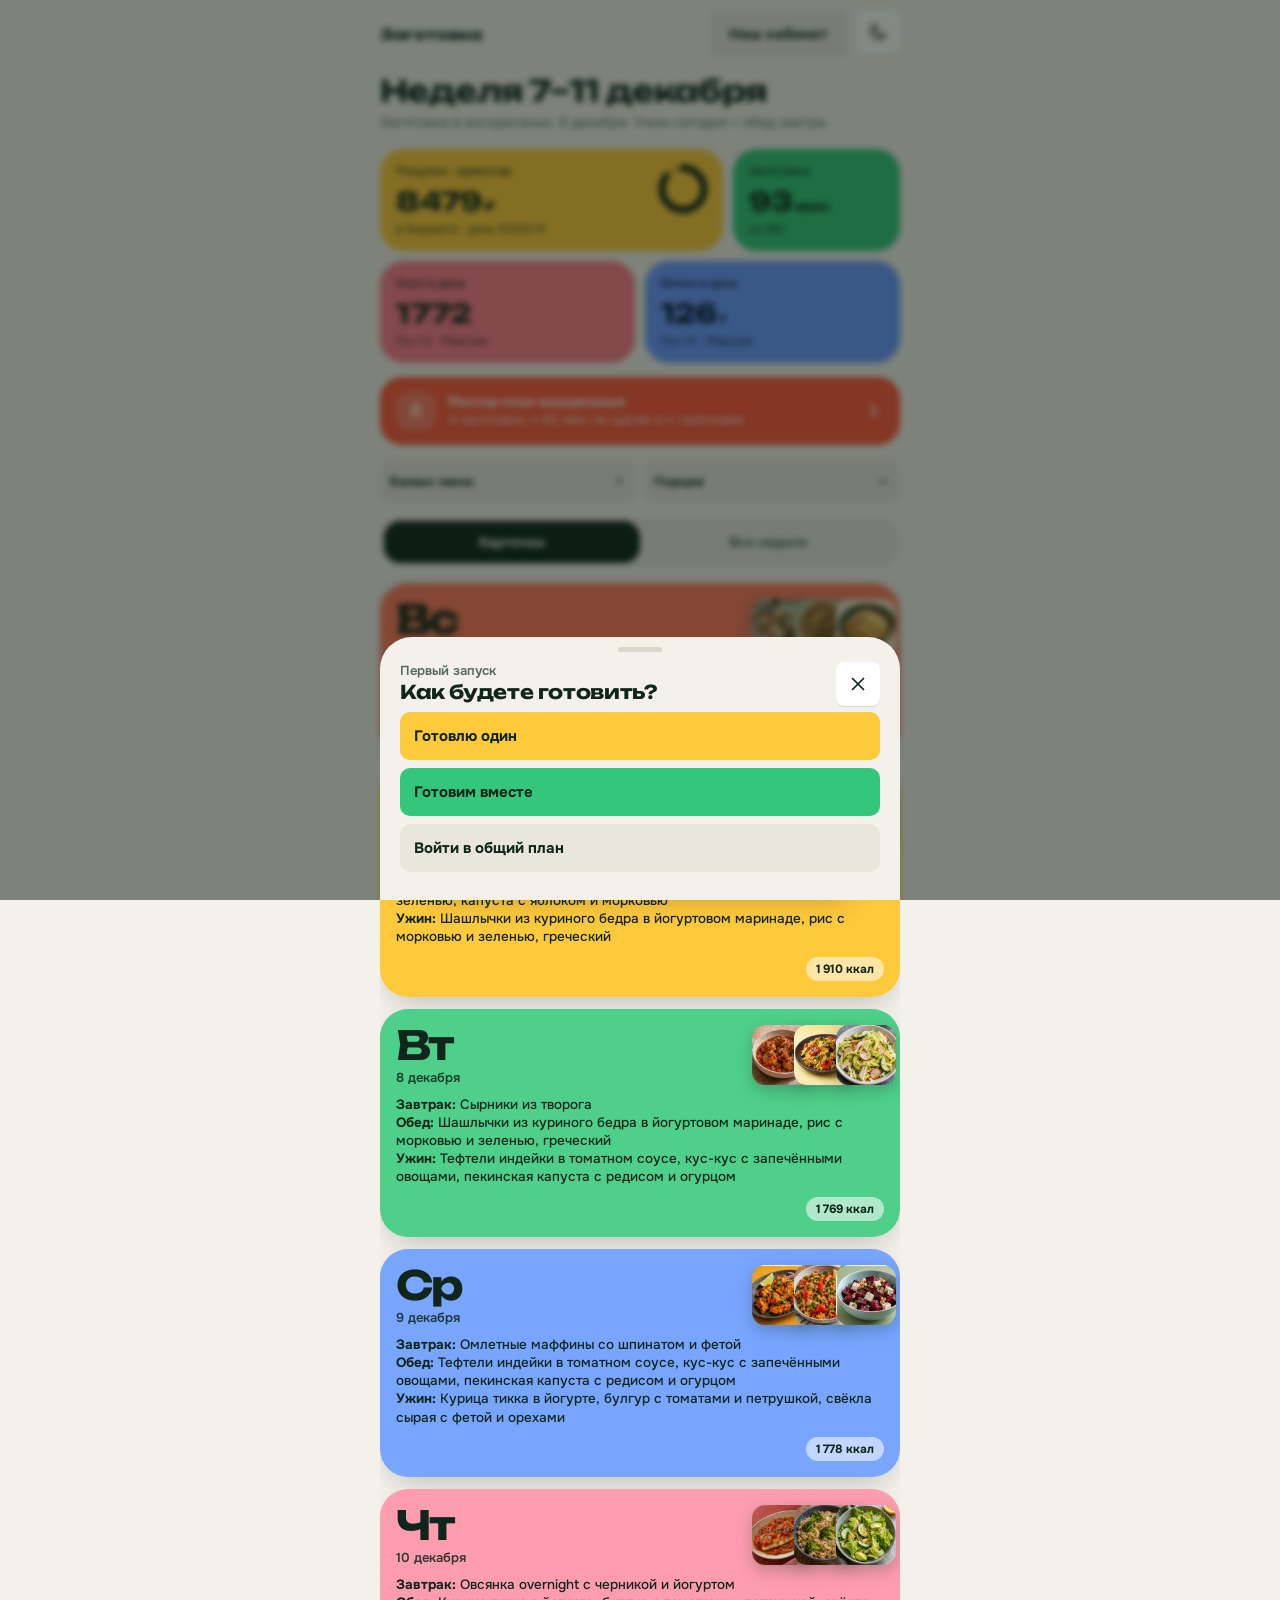
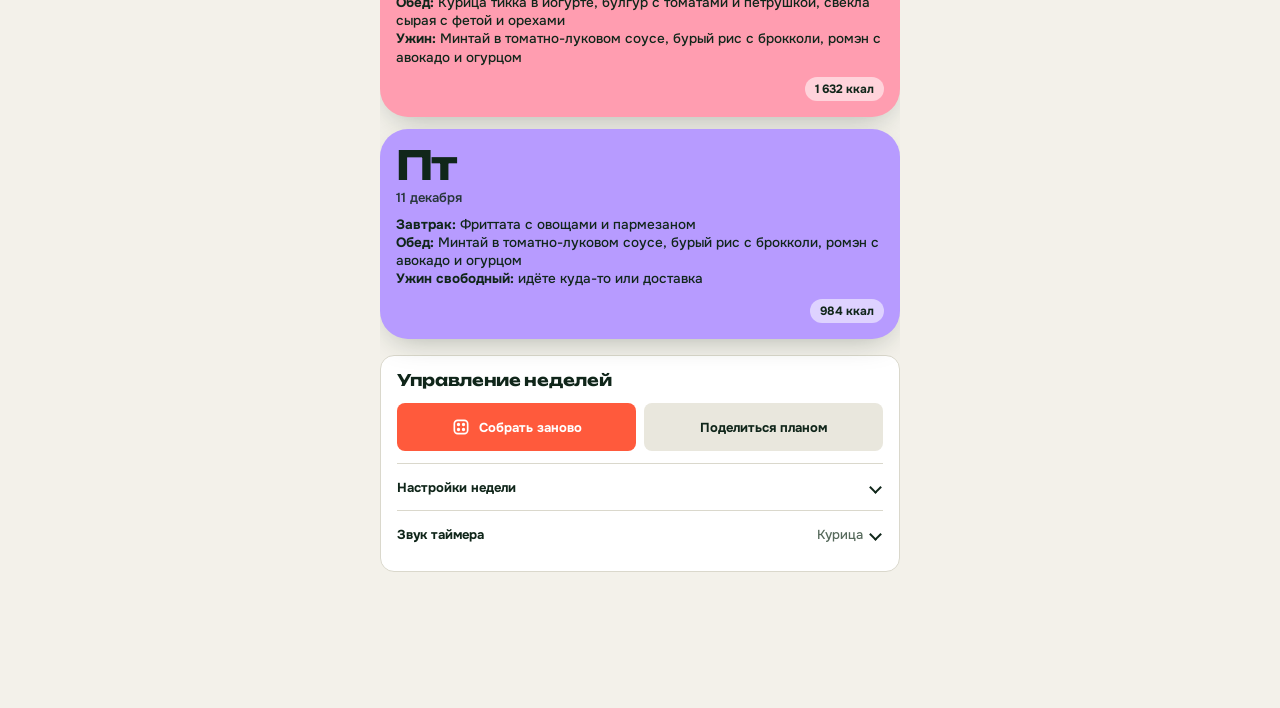
==== commit be9da5a2: "Match onboarding and nutrition balance to Zagotovka palette" ====
--- a/index.html
+++ b/index.html
@@ -447,6 +447,44 @@
 .tile .im.photo{position:relative;background:var(--soft)}
 .tile .im.photo>img{position:absolute;max-width:none;display:block}
 @media(max-width:365px){.nutri-grid.with-fiber{gap:3px}.with-fiber .nutri-tile span{font-size:8px}}
+
+.start-choices{display:grid;gap:8px}
+.start-choices .btn{justify-content:flex-start;min-height:48px;height:auto;border-radius:10px;padding:10px 14px}
+.start-choices .btn:nth-child(1){background:var(--lemon);color:var(--paint-ink);border-color:transparent}
+.start-choices .btn:nth-child(2){background:var(--leaf);color:var(--paint-ink);border-color:transparent}
+.start-form>label{display:block;font-weight:700;margin:0 0 6px}
+.start-form>input{margin-bottom:10px}
+.start-form input[type=text],.start-profile input,.start-profile select{box-sizing:border-box;min-height:44px;background:var(--card);color:var(--ink);border:1px solid var(--line);border-radius:9px;font-family:var(--body);font-size:16px;padding:8px 10px}
+.start-profile{background:var(--soft);border-radius:13px;margin-block:12px;padding:12px}
+.start-profile legend{font-family:var(--disp);font-size:12px;background:var(--sea);color:var(--paint-ink);border-radius:5px;padding:5px 8px}
+.start-profile:nth-of-type(2) legend{background:var(--coral)}
+.start-profile label{font-weight:700}
+.start-profile select{appearance:none;padding-inline-end:27px;background-image:url("data:image/svg+xml,%3Csvg xmlns='http://www.w3.org/2000/svg' width='12' height='8' viewBox='0 0 12 8'%3E%3Cpath d='m1 1 5 5 5-5' fill='none' stroke='%23758478' stroke-width='2'/%3E%3C/svg%3E");background-repeat:no-repeat;background-position:right 10px center}
+.start-profile select:focus-visible,.start-profile input:focus-visible,.start-form>input:focus-visible{outline:2px solid var(--sea);outline-offset:1px}
+.start-auto label:nth-last-of-type(-n+2){grid-column:1/-1}
+.start-profile .start-estimate{padding:9px 11px;border-radius:8px;background:var(--leaf);color:var(--paint-ink);font-weight:700}
+.start-form>details{margin:10px 0;background:var(--soft);border-radius:9px;padding:10px 12px}
+.start-form>details>summary{cursor:pointer;font-weight:700}
+.balance-body>.nutri-grid .nutri-tile:nth-child(2){background:var(--leaf)}
+.balance-body>.nutri-grid .nutri-tile:nth-child(3){background:var(--coral)}
+.balance-body>.nutri-grid .nutri-tile:nth-child(4){background:var(--sea)}
+.balance-body>.nutri-grid .nutri-tile{color:var(--paint-ink);text-align:left;padding-inline:8px}
+.balance-body>.nutri-grid .nutri-tile b{font-size:clamp(12px,3.5vw,22px)}
+.balance-body>.balance-fold{margin:8px 0;border:0;background:var(--soft);border-radius:11px;padding:0 10px 0}
+.balance-fold[open]{padding-bottom:10px}
+.balance-body>.balance-fold>summary{min-height:44px;padding:12px 0;display:flex;align-items:center;justify-content:space-between;list-style:none}
+.balance-fold>summary::-webkit-details-marker{display:none}
+.balance-fold>summary::after{content:'';border-right:2px solid;border-bottom:2px solid;width:7px;height:7px;margin:0 4px;transform:rotate(45deg)}
+.balance-fold[open]>summary::after{transform:rotate(225deg)}
+.balance-days{display:grid;gap:7px}
+.balance-day{overflow:hidden;border-radius:9px;background:var(--card);padding:0 7px 7px}
+.balance-day>strong{display:block;margin:0 -7px 7px;padding:7px 9px;background:var(--day-color);color:var(--paint-ink);font-size:13px}
+.balance-day .nutri-grid{margin:0}
+.balance-day .nutri-tile{padding:5px 2px;background:var(--soft);color:var(--ink)}
+.balance-micro-grid{display:grid;grid-template-columns:repeat(2,minmax(0,1fr));gap:7px}
+.balance-micro{min-width:0;display:grid;gap:5px;align-content:start;background:var(--card);border-radius:8px;padding:8px 9px;border-inline-start:3px solid var(--sea)}
+.balance-micro:nth-child(even){border-inline-start-color:var(--leaf)}
+.balance-micro b{font-size:13px}.balance-micro span{font-size:12px;color:var(--mut);overflow-wrap:anywhere}
 </style></head><body><div id="app"></div><div id="navigation"></div>
 <div id="layer"></div>
 <script>const DATA={"ing":{"chb":{"n":"Куриная грудка (филе)","k":112,"P":22.5,"F":1.93,"C":0,"pr":670,"c":"Мясо и рыба","h":0,"g":"птица","w":"Любая сеть","a":"Грудка индейки, куриное бедро"},"cht":{"n":"Куриное бедро без кости","k":121,"P":19.7,"F":4.12,"C":0,"pr":725,"c":"Мясо и рыба","h":0,"g":"птица","w":"Любая сеть","a":"Куриная грудка, филе бедра индейки"},"tkg":{"n":"Фарш индейки","k":148,"P":19.7,"F":7.66,"C":0,"pr":905,"c":"Мясо и рыба","h":0,"g":"фарш","w":"Любая сеть","a":"Фарш куриный (из грудки), фарш из бедра индейки"},"tkt":{"n":"Индейка, филе бедра","k":116,"P":20.6,"F":3.69,"C":0,"pr":1075,"c":"Мясо и рыба","h":0,"g":"птица","w":"Любая сеть","a":"Куриное бедро, грудка индейки"},"tkb":{"n":"Индейка, филе грудки","k":115,"P":22.6,"F":1.93,"C":0.14,"pr":975,"c":"Мясо и рыба","h":0,"g":"птица","w":"Любая сеть","a":"Куриная грудка, филе бедра индейки"},"cod":{"n":"Треска (филе)","k":82,"P":17.8,"F":0.67,"C":0,"pr":650,"c":"Мясо и рыба","h":0,"g":"рыба","w":"Любая сеть","a":"Минтай, морской окунь, тилапия"},"pol":{"n":"Минтай (филе)","k":76,"P":17.2,"F":0.82,"C":0,"pr":671,"c":"Мясо и рыба","h":0,"g":"рыба","w":"Любая сеть","a":"Треска, морской окунь, тилапия"},"til":{"n":"Тилапия (филе)","k":96,"P":20.1,"F":1.7,"C":0,"pr":520,"c":"Мясо и рыба","h":0,"g":"рыба","w":"Заморозка в любой сети","a":"Треска, минтай, сибас"},"shr":{"n":"Креветки очищенные","k":85,"P":20.1,"F":0.51,"C":0,"pr":1100,"c":"Мясо и рыба","h":0,"g":"морепродукты","w":"Любая сеть","a":"Кальмар, мидии, гребешки"},"sqd":{"n":"Кальмар (тушка)","k":92,"P":15.6,"F":1.38,"C":3.08,"pr":600,"c":"Мясо и рыба","h":0,"g":"морепродукты","w":"Любая сеть","a":"Креветки, мидии"},"msl":{"n":"Мидии очищенные","k":86,"P":11.9,"F":2.24,"C":3.69,"pr":700,"c":"Мясо и рыба","h":0,"g":"морепродукты","w":"Заморозка в любой сети (очищенные)","a":"Креветки, кальмар"},"sal":{"n":"Лосось (филе)","k":203,"P":20.3,"F":13.1,"C":0,"pr":1400,"c":"Мясо и рыба","h":0,"g":"жирная рыба","w":"Любая сеть","a":"Форель, горбуша"},"trt":{"n":"Форель (филе)","k":154,"P":19.6,"F":6.2,"C":0,"pr":1000,"c":"Мясо и рыба","h":0,"g":"жирная рыба","w":"Лента, Перекрёсток, ВкусВилл, Пятёрочка","a":"Лосось, горбуша"},"bass":{"n":"Сибас (филе)","k":97,"P":18.4,"F":2.0,"C":0,"pr":900,"c":"Мясо и рыба","h":0,"g":"рыба","w":"Лента, Перекрёсток, ВкусВилл; нет — треска или форель","a":""},"mac":{"n":"Скумбрия","k":205,"P":18.6,"F":13.9,"C":0,"pr":350,"c":"Мясо и рыба","h":0,"g":"жирная рыба","w":"Любая сеть","a":""},"per":{"n":"Морской окунь (филе)","k":79,"P":15.3,"F":1.54,"C":0,"pr":450,"c":"Мясо и рыба","h":0,"g":"рыба","w":"Заморозка в любой сети","a":""},"hal":{"n":"Палтус (филе)","k":91,"P":18.6,"F":1.33,"C":0,"pr":1300,"c":"Мясо и рыба","h":0,"g":"рыба","w":"Лента, Перекрёсток; нет — треска или сибас","a":""},"pink":{"n":"Горбуша (филе)","k":127,"P":20.5,"F":4.4,"C":0,"pr":550,"c":"Мясо и рыба","h":0,"g":"жирная рыба","w":"Любая сеть","a":"Форель, лосось"},"scl":{"n":"Гребешки","k":69,"P":12.1,"F":0.49,"C":3.18,"pr":1500,"c":"Мясо и рыба","h":0,"g":"морепродукты","w":"Лента, Перекрёсток (заморозка); нет — креветки или кальмар","a":"Креветки, кальмар"},"kal":{"n":"Кале","k":35,"P":2.92,"F":1.49,"C":4.42,"pr":500,"c":"Овощи и зелень","h":0,"g":"листовые","w":"Редко: Перекрёсток, ВкусВилл; нет — шпинат или руккола","a":"Шпинат, руккола"},"koh":{"n":"Кольраби","k":27,"P":1.7,"F":0.1,"C":6.2,"pr":150,"c":"Овощи и зелень","h":0,"g":"капуста","w":"Сезонно: Лента, Перекрёсток; нет — капуста с яблоком","a":"Белокочанная капуста, редька"},"fen":{"n":"Фенхель","k":31,"P":1.24,"F":0.2,"C":7.3,"pr":400,"c":"Овощи и зелень","h":0,"g":"овощи","w":"Редко: Перекрёсток, ВкусВилл; нет — сельдерей","a":"Сельдерей стебли, лук-порей"},"egg":{"n":"Яйца","k":143,"P":12.6,"F":9.51,"C":0.72,"pr":200,"c":"Молочное и яйца","h":0,"g":"яйца","w":"Любая сеть","a":""},"cot":{"n":"Творог 1%","k":72,"P":12.4,"F":1.02,"C":2.72,"pr":450,"c":"Молочное и яйца","h":0,"g":"творог","w":"Любая сеть","a":"Рикотта, зернёный творог"},"yog":{"n":"Греческий йогурт 0%","k":59,"P":10.2,"F":0.39,"C":3.6,"pr":500,"c":"Молочное и яйца","h":0,"g":"йогурт","w":"Любая сеть","a":"Кефир 1%, натуральный йогурт без добавок"},"mlk":{"n":"Молоко 2%","k":50,"P":3.3,"F":1.98,"C":4.8,"pr":90,"c":"Молочное и яйца","h":0,"g":"молоко","w":"Любая сеть","a":""},"fet":{"n":"Фета","k":265,"P":14.2,"F":21.5,"C":3.88,"pr":900,"c":"Молочное и яйца","h":0,"g":"сыр","w":"Любая сеть","a":"Брынза, сулугуни"},"moz":{"n":"Моцарелла","k":254,"P":24.3,"F":15.9,"C":2.77,"pr":800,"c":"Молочное и яйца","h":0,"g":"сыр","w":"Любая сеть","a":"Сулугуни, адыгейский сыр"},"par":{"n":"Пармезан","k":392,"P":35.8,"F":25,"C":3.22,"pr":1800,"c":"Молочное и яйца","h":0,"g":"сыр","w":"Любая сеть","a":"Твёрдый сыр, грана падано"},"buck":{"n":"Гречка","k":346,"P":11.7,"F":2.71,"C":75,"pr":120,"c":"Крупы и бобовые","h":0,"g":"крупа","w":"Любая сеть","a":"Булгур, бурый рис"},"rice":{"n":"Рис белый длиннозёрный","k":365,"P":7.13,"F":0.66,"C":80,"pr":130,"c":"Крупы и бобовые","h":0,"g":"крупа","w":"Любая сеть","a":"Бурый рис, булгур"},"brr":{"n":"Рис бурый","k":367,"P":7.54,"F":3.2,"C":76.3,"pr":200,"c":"Крупы и бобовые","h":0,"g":"крупа","w":"Любая сеть","a":"Белый рис, булгур"},"cus":{"n":"Кус-кус","k":376,"P":12.8,"F":0.64,"C":77.4,"pr":180,"c":"Крупы и бобовые","h":0,"g":"крупа","w":"Любая сеть","a":"Булгур, рис"},"bul":{"n":"Булгур","k":342,"P":12.3,"F":1.33,"C":75.9,"pr":150,"c":"Крупы и бобовые","h":0,"g":"крупа","w":"Любая сеть","a":"Кус-кус, гречка"},"oat":{"n":"Овсяные хлопья","k":379,"P":13.2,"F":6.52,"C":67.7,"pr":100,"c":"Крупы и бобовые","h":0,"g":"крупа","w":"Любая сеть","a":"Гречневые хлопья, мюсли без сахара"},"qui":{"n":"Киноа","k":368,"P":14.1,"F":6.07,"C":64.2,"pr":450,"c":"Крупы и бобовые","h":0,"g":"крупа","w":"Магнит, Пятёрочка, Лента; нет — булгур или кус-кус","a":"Гречка, булгур"},"len":{"n":"Чечевица","k":352,"P":24.6,"F":1.06,"C":63.4,"pr":160,"c":"Крупы и бобовые","h":0,"g":"крупа","w":"Любая сеть","a":"Красная чечевица, нут"},"chk":{"n":"Нут консервированный","k":139,"P":7.05,"F":2.77,"C":22.5,"pr":300,"c":"Крупы и бобовые","h":0,"g":"бобовые","w":"Любая сеть","a":"Белая фасоль, красная фасоль"},"kid":{"n":"Красная фасоль консервированная","k":121,"P":8.12,"F":0.93,"C":20.8,"pr":300,"c":"Крупы и бобовые","h":0,"g":"бобовые","w":"Любая сеть","a":"Белая фасоль, нут"},"cor":{"n":"Кукуруза консервированная","k":67,"P":2.29,"F":1.22,"C":14.3,"pr":250,"c":"Крупы и бобовые","h":0,"g":"овощи","w":"Любая сеть","a":""},"olv":{"n":"Маслины","k":116,"P":0.84,"F":10.9,"C":6.04,"pr":700,"c":"Бакалея","h":0,"g":"добавки","w":"Любая сеть","a":""},"tmc":{"n":"Томаты в собственном соку","k":16,"P":0.79,"F":0.25,"C":3.47,"pr":200,"c":"Бакалея","h":0,"g":"томат","w":"Любая сеть","a":""},"tpa":{"n":"Томатная паста","k":82,"P":4.32,"F":0.47,"C":18.9,"pr":350,"c":"Бакалея","h":100,"g":"томат","w":"Любая сеть","a":""},"onion":{"n":"Лук репчатый","k":40,"P":1.1,"F":0.1,"C":9.34,"pr":40,"c":"Овощи и зелень","h":0,"g":"овощи","w":"Любая сеть","a":""},"gar":{"n":"Чеснок","k":149,"P":6.36,"F":0.5,"C":33.1,"pr":300,"c":"Овощи и зелень","h":0,"g":"специи","w":"Любая сеть","a":""},"carrot":{"n":"Морковь","k":41,"P":0.93,"F":0.24,"C":9.58,"pr":50,"c":"Овощи и зелень","h":0,"g":"корнеплоды","w":"Любая сеть","a":""},"cab":{"n":"Капуста белокочанная","k":25,"P":1.28,"F":0.1,"C":5.8,"pr":140,"c":"Овощи и зелень","h":0,"g":"капуста","w":"Любая сеть","a":""},"nap":{"n":"Капуста пекинская","k":16,"P":1.2,"F":0.2,"C":3.2,"pr":130,"c":"Овощи и зелень","h":0,"g":"капуста","w":"Любая сеть","a":""},"beet":{"n":"Свёкла","k":43,"P":1.61,"F":0.17,"C":9.56,"pr":50,"c":"Овощи и зелень","h":0,"g":"корнеплоды","w":"Любая сеть","a":""},"zuc":{"n":"Кабачок","k":17,"P":1.2,"F":0.32,"C":3.1,"pr":120,"c":"Овощи и зелень","h":0,"g":"овощи","w":"Любая сеть","a":"Кабачок, патиссон, баклажан"},"spi":{"n":"Шпинат","k":23,"P":2.86,"F":0.39,"C":3.63,"pr":1333,"c":"Овощи и зелень","h":0,"g":"листовые","w":"Любая сеть","a":"Мангольд, листовой салат"},"aru":{"n":"Руккола","k":25,"P":2.58,"F":0.66,"C":3.65,"pr":1200,"c":"Овощи и зелень","h":0,"g":"листовые","w":"Упаковка в любой сети","a":"Шпинат, салат латук"},"rom":{"n":"Салат ромэн","k":17,"P":1.23,"F":0.3,"C":3.29,"pr":700,"c":"Овощи и зелень","h":0,"g":"листовые","w":"Перекрёсток, Лента, ВкусВилл; нет — айсберг или пекинская капуста","a":"Айсберг, пекинская капуста"},"bro":{"n":"Брокколи","k":34,"P":2.82,"F":0.37,"C":6.64,"pr":300,"c":"Овощи и зелень","h":0,"g":"капуста","w":"Любая сеть","a":"Цветная капуста, спаржевая фасоль"},"mush":{"n":"Шампиньоны","k":24.9,"P":2.9,"F":0.37,"C":4.1,"pr":285,"c":"Овощи и зелень","h":0,"g":"грибы","w":"Любая сеть","a":"Вешенки, шиитаке"},"rad":{"n":"Редис","k":16,"P":0.68,"F":0.1,"C":3.4,"pr":400,"c":"Овощи и зелень","h":0,"g":"корнеплоды","w":"Любая сеть","a":""},"swp":{"n":"Батат","k":86,"P":1.57,"F":0.05,"C":20.1,"pr":150,"c":"Овощи и зелень","h":0,"g":"корнеплоды","w":"Любая сеть","a":"Тыква, морковь"},"pum":{"n":"Тыква","k":26,"P":1,"F":0.1,"C":6.5,"pr":60,"c":"Овощи и зелень","h":0,"g":"овощи","w":"Любая сеть","a":"Батат, морковь"},"cel":{"n":"Сельдерей стебли","k":14,"P":0.69,"F":0.17,"C":2.97,"pr":200,"c":"Овощи и зелень","h":0,"g":"овощи","w":"Любая сеть","a":""},"avo":{"n":"Авокадо","k":160,"P":2,"F":14.7,"C":8.53,"pr":450,"c":"Овощи и зелень","h":0,"g":"добавки","w":"Любая сеть","a":"Оливки, огурец с оливковым маслом"},"cuc":{"n":"Огурцы","k":15,"P":0.65,"F":0.11,"C":3.63,"pr":150,"c":"Овощи и зелень","h":0,"g":"овощи","w":"Любая сеть","a":""},"tom":{"n":"Помидоры","k":18,"P":0.88,"F":0.2,"C":3.89,"pr":250,"c":"Овощи и зелень","h":0,"g":"овощи","w":"Любая сеть","a":""},"pep":{"n":"Перец сладкий красный","k":26,"P":0.99,"F":0.3,"C":6.0,"pr":350,"c":"Овощи и зелень","h":0,"g":"овощи","w":"Любая сеть","a":""},"egp":{"n":"Баклажан","k":25,"P":0.98,"F":0.18,"C":5.88,"pr":150,"c":"Овощи и зелень","h":0,"g":"овощи","w":"Любая сеть","a":"Кабачок, перец"},"gb":{"n":"Фасоль стручковая","k":31,"P":1.83,"F":0.22,"C":6.97,"pr":250,"c":"Овощи и зелень","h":0,"g":"овощи","w":"Любая сеть","a":""},"pea":{"n":"Горошек зелёный","k":81,"P":5.42,"F":0.4,"C":14.4,"pr":250,"c":"Овощи и зелень","h":0,"g":"овощи","w":"Любая сеть","a":""},"asp":{"n":"Спаржа","k":20,"P":2.2,"F":0.12,"C":3.88,"pr":700,"c":"Овощи и зелень","h":0,"g":"овощи","w":"Лента, Перекрёсток; нет — стручковая фасоль","a":""},"lek":{"n":"Лук-порей","k":61,"P":1.5,"F":0.3,"C":14.2,"pr":250,"c":"Овощи и зелень","h":0,"g":"овощи","w":"Любая сеть","a":""},"apple":{"n":"Яблоки","k":52,"P":0.26,"F":0.17,"C":13.8,"pr":130,"c":"Фрукты","h":0,"g":"фрукты","w":"Любая сеть","a":"Груша, киви"},"ora":{"n":"Апельсины","k":47,"P":0.94,"F":0.12,"C":11.8,"pr":120,"c":"Фрукты","h":0,"g":"цитрусы","w":"Любая сеть","a":"Мандарин, грейпфрут"},"ban":{"n":"Бананы","k":89,"P":1.09,"F":0.33,"C":22.8,"pr":95,"c":"Фрукты","h":0,"g":"фрукты","w":"Любая сеть","a":""},"lime":{"n":"Лайм","k":30,"P":0.7,"F":0.2,"C":10.5,"pr":400,"c":"Фрукты","h":0,"g":"цитрусы","w":"Любая сеть","a":"Лимон"},"lem":{"n":"Лимон","k":29,"P":1.1,"F":0.3,"C":9.32,"pr":250,"c":"Фрукты","h":0,"g":"цитрусы","w":"Любая сеть","a":"Лайм"},"kiw":{"n":"Киви","k":58,"P":1.06,"F":0.44,"C":14,"pr":350,"c":"Фрукты","h":0,"g":"фрукты","w":"Любая сеть","a":""},"grf":{"n":"Грейпфрут","k":42,"P":0.77,"F":0.14,"C":10.7,"pr":150,"c":"Фрукты","h":0,"g":"цитрусы","w":"Любая сеть","a":""},"pear":{"n":"Груши","k":57,"P":0.36,"F":0.14,"C":15.2,"pr":180,"c":"Фрукты","h":0,"g":"фрукты","w":"Любая сеть","a":"Яблоко, киви"},"pom":{"n":"Гранат","k":83,"P":1.67,"F":1.17,"C":18.7,"pr":400,"c":"Фрукты","h":0,"g":"фрукты","w":"Сезонно; нет — апельсин или груша","a":""},"man":{"n":"Манго","k":60,"P":0.82,"F":0.38,"C":15,"pr":300,"c":"Фрукты","h":0,"g":"фрукты","w":"Сезонно, крупные сети; нет — апельсин или груша","a":""},"blu":{"n":"Черника","k":57,"P":0.74,"F":0.33,"C":14.5,"pr":1200,"c":"Фрукты","h":0,"g":"фрукты","w":"Заморозка в любой сети","a":""},"prs":{"n":"Петрушка","k":36,"P":2.97,"F":0.79,"C":6.33,"pr":800,"c":"Овощи и зелень","h":0,"g":"зелень","w":"Любая сеть","a":"Укроп, кинза"},"dil":{"n":"Укроп","k":43,"P":3.46,"F":1.12,"C":7.02,"pr":800,"c":"Овощи и зелень","h":0,"g":"зелень","w":"Любая сеть","a":"Петрушка, кинза"},"cil":{"n":"Кинза","k":23,"P":2.1,"F":0.6,"C":3.7,"pr":1000,"c":"Овощи и зелень","h":0,"g":"зелень","w":"Любая сеть","a":"Петрушка, укроп"},"gin":{"n":"Имбирь","k":80,"P":1.82,"F":0.75,"C":17.8,"pr":600,"c":"Овощи и зелень","h":0,"g":"специи","w":"Любая сеть","a":""},"oo":{"n":"Масло оливковое","k":884,"P":0,"F":100,"C":0,"pr":1100,"c":"Бакалея","h":500,"g":"масло","w":"Любая сеть","a":""},"wal":{"n":"Грецкие орехи","k":654,"P":15.2,"F":65.2,"C":13.7,"pr":1133,"c":"Орехи и семена","h":0,"g":"орехи","w":"Любая сеть","a":"Миндаль, фундук"},"alm":{"n":"Миндаль","k":579,"P":21.1,"F":49.9,"C":21.6,"pr":1200,"c":"Орехи и семена","h":0,"g":"орехи","w":"Любая сеть","a":"Грецкий орех, фундук"},"ses":{"n":"Кунжут","k":573,"P":17.7,"F":49.7,"C":23.4,"pr":600,"c":"Орехи и семена","h":0,"g":"орехи","w":"Любая сеть","a":"Семена подсолнечника, тыквенные семечки"},"psd":{"n":"Тыквенные семечки","k":559,"P":30.2,"F":49,"C":10.7,"pr":900,"c":"Орехи и семена","h":0,"g":"орехи","w":"Любая сеть","a":"Семечки подсолнечника, кунжут"},"tah":{"n":"Тахини","k":592,"P":17.4,"F":53,"C":21.5,"pr":900,"c":"Орехи и семена","h":0,"g":"соусы","w":"Перекрёсток, Лента, ВкусВилл; нет — смесь йогурта и кунжута","a":""},"soy":{"n":"Соевый соус","k":53,"P":8.14,"F":0.57,"C":4.93,"pr":400,"c":"Бакалея","h":200,"g":"соусы","w":"Любая сеть","a":""},"hon":{"n":"Мёд","k":304,"P":0.3,"F":0,"C":82.4,"pr":600,"c":"Бакалея","h":300,"g":"сладкое","w":"Любая сеть","a":""},"mst":{"n":"Горчица","k":60,"P":3.74,"F":3.34,"C":5.83,"pr":300,"c":"Бакалея","h":200,"g":"соусы","w":"Любая сеть","a":""}},"rec":[{"n":"Куриные рулетики с брокколи и фетой","t":"Основное","p":4,"pr":33,"ev":5,"c":"Курица","k":244.5,"P":37.0,"F":8.8,"C":3.5,"i":[["chb",600],["bro",150],["fet",60],["gar",5],["oo",10]],"al":["Куриные рулетики со шпинатом и моцареллой","Курица с шампиньонами и луком-пореем в йогурте","Индейка с горошком в йогуртовом соусе"],"st":["Включите духовку на 190 °C (верх и низ).","Достаньте рулет из морозилки и обмажьте маслом, выложите в форму. Размораживать не нужно.","Запекайте 45 минут, на середине переверните.","Дайте отдохнуть 5 минут под фольгой и нарежьте.","Пока готовится, приготовьте гарнир и салат. Мясо готово, когда сок прозрачный.","Половину порции уберите в контейнер: это завтрашний обед."],"bt":"roll","ov":[190,45],"ops":{"c":10,"v":6,"b":12,"p":5},"bs":[["c","Мясо ({chb}) разрежьте вдоль пополам (не до конца), раскройте и отбейте через плёнку до 0,7 см."],["v","Начинка: брокколи {bro}, фета {fet}. Мелко нарежьте, шпинат и брокколи обдайте кипятком и отожмите."],["b","Выложите начинку на мясо, присолите, плотно скатайте и скрепите нитью или зубочистками."],["p","Рулеты уберите в морозилку на противне на 1 час, затем упакуйте в вакуумный пакет по одному на порцию. Подпишите: день, название, 190 °C, время."]]},{"n":"Куриные фрикадельки с цукини и пармезаном","t":"Основное","p":4,"pr":29,"ev":5,"c":"Курица","k":255.0,"P":38.5,"F":8.0,"C":5.7,"i":[["chb",600],["zuc",150],["egg",55],["par",20],["oat",25],["oo",8]],"al":["Курица в соусе тахини и лимона","Куриное бедро с цукини и сыром в духовке","Индейка с кабачком и сыром"],"st":["Включите духовку на 200 °C (верх и низ).","Достаньте котлеты из морозилки и выложите на противень с пергаментом. Размораживать не нужно.","Запекайте 22 минуты, на середине переверните.","Пока готовится, приготовьте гарнир и салат. Мясо готово, когда сок прозрачный.","Половину порции уберите в контейнер: это завтрашний обед."],"bt":"cut","ov":[200,22],"ops":{"g":6,"v":5,"b":14,"p":4},"bs":[["g","Мясо ({chb}) нарежьте кусками и пропустите через мясорубку (или измельчите комбайном короткими импульсами)."],["v","Измельчите комбайном или мелко нарежьте: кабачок {zuc}. Овощи отожмите от лишней влаги."],["b","В большой миске смешайте фарш с овощами и добавками: яйца {egg}, овсяные хлопья {oat}, пармезан {par}, посолите и поперчите. Вымешивайте 2 минуты до вязкости."],["b","Влажными руками или ложкой сформируйте 16–20 небольших котлет (шариков), выложите на противень с пергаментом, не касаясь друг друга."],["p","Противень уберите в морозилку на 1–2 часа, пока заготовки не затвердеют. Затем переложите в zip-пакет или вакуумный пакет. Подпишите: день, название, температура и время. Всё в один пакет: это ужин и обед на двоих."]]},{"n":"Курица тикка в йогурте","t":"Основное","p":4,"pr":16,"ev":5,"c":"Курица","k":216.7,"P":37.1,"F":5.6,"C":3.3,"i":[["chb",600],["yog",120],["gin",15],["gar",10],["lem",30],["oo",10]],"al":["Куриные шпажки с лаймом и кинзой","Куриное бедро с горчицей и мёдом","Индейка с шампиньонами и лимоном"],"st":["Включите духовку на 200 °C (верх и низ).","Мясо вместе с маринадом выложите из пакета в форму. Размораживать не нужно.","Запекайте 30 минут, на середине переверните.","Пока готовится, приготовьте гарнир и салат. Мясо готово, когда сок прозрачный.","Половину порции уберите в контейнер: это завтрашний обед."],"bt":"marin","ov":[200,30],"ops":{"c":6,"m":4,"b":3,"p":3},"bs":[["c","Мясо ({chb}) нарежьте порционными кусками толщиной около 2 см, слегка отбейте."],["m","Маринад смешайте: йогурт {yog}, имбирь {gin}, чеснок {gar}, лимон {lem}, масло оливковое {oo}."],["b","Мясо и маринад положите в один zip-пакет (ужин и обед на двоих), помассируйте 30 секунд. Пакет разложите плоско."],["p","Выдавите воздух, заморозьте пакеты плоско (или упакуйте вакуумным упаковщиком). Подпишите: день, название, 200 °C."]]},{"n":"Куриные котлеты с шампиньонами и сыром","t":"Основное","p":4,"pr":29,"ev":5,"c":"Курица","k":295.0,"P":41.5,"F":9.8,"C":9.2,"i":[["chb",600],["mush",150],["onion",80],["moz",60],["egg",55],["oat",30],["prs",15],["oo",10]],"al":["Курица с нутом и паприкой в духовке","Курица, тушёная с чечевицей и морковью","Фрикадельки индейки, тушёные с булгуром и овощами"],"st":["Включите духовку на 200 °C (верх и низ).","Достаньте котлеты из морозилки и выложите на противень с пергаментом. Размораживать не нужно.","Запекайте 25 минут, на середине переверните.","Пока готовится, приготовьте гарнир и салат. Мясо готово, когда сок прозрачный.","Половину порции уберите в контейнер: это завтрашний обед."],"bt":"cut","ov":[200,25],"ops":{"g":6,"v":5,"b":14,"p":4},"bs":[["g","Мясо ({chb}) нарежьте кусками и пропустите через мясорубку (или измельчите комбайном короткими импульсами)."],["v","Измельчите комбайном или мелко нарежьте: шампиньоны {mush}, лук репчатый {onion}, петрушка {prs}. Овощи отожмите от лишней влаги."],["b","В большой миске смешайте фарш с овощами и добавками: яйца {egg}, овсяные хлопья {oat}, моцарелла {moz}, посолите и поперчите. Вымешивайте 2 минуты до вязкости."],["b","Влажными руками или ложкой сформируйте 16–20 небольших котлет (шариков), выложите на противень с пергаментом, не касаясь друг друга."],["p","Противень уберите в морозилку на 1–2 часа, пока заготовки не затвердеют. Затем переложите в zip-пакет или вакуумный пакет. Подпишите: день, название, температура и время. Всё в один пакет: это ужин и обед на двоих."]]},{"n":"Куриное филе в кунжуте и соевой глазури","t":"Основное","p":4,"pr":16,"ev":5,"c":"Курица","k":229.2,"P":35.1,"F":7.3,"C":4.8,"i":[["chb",600],["soy",30],["hon",15],["ses",15],["gar",6],["oo",10]],"al":["Куриное бедро с апельсином и имбирём","Куриное филе с шампиньонами в йогуртовом соусе","Индейка терияки"],"st":["Включите духовку на 200 °C (верх и низ).","Мясо вместе с маринадом выложите из пакета в форму. Размораживать не нужно.","Запекайте 30 минут, на середине переверните.","За 10 минут до конца добавьте: кунжут {ses}.","Пока готовится, приготовьте гарнир и салат. Мясо готово, когда сок прозрачный.","Половину порции уберите в контейнер: это завтрашний обед."],"bt":"marin","ov":[200,30],"ops":{"c":6,"m":4,"b":3,"p":3},"bs":[["c","Мясо ({chb}) нарежьте порционными кусками толщиной около 2 см, слегка отбейте."],["m","Маринад смешайте: соевый соус {soy}, мёд {hon}, чеснок {gar}, масло оливковое {oo}."],["b","Мясо и маринад положите в один zip-пакет (ужин и обед на двоих), помассируйте 30 секунд. Пакет разложите плоско."],["p","Выдавите воздух, заморозьте пакеты плоско (или упакуйте вакуумным упаковщиком). Подпишите: день, название, 200 °C."]]},{"n":"Куриные медальоны с горчицей и лимоном","t":"Основное","p":4,"pr":16,"ev":5,"c":"Курица","k":198.4,"P":34.2,"F":5.6,"C":1.6,"i":[["chb",600],["mst",20],["lem",30],["gar",6],["oo",10],["prs",10]],"al":["Курица запечённая в йогурте с чесноком и укропом","Куриные шашлычки в томатном маринаде","Медальоны из индейки с лимоном и чесноком"],"st":["Включите духовку на 200 °C (верх и низ).","Мясо вместе с маринадом выложите из пакета в форму. Размораживать не нужно.","Запекайте 30 минут, на середине переверните.","Пока готовится, приготовьте гарнир и салат. Мясо готово, когда сок прозрачный.","Половину порции уберите в контейнер: это завтрашний обед."],"bt":"marin","ov":[200,30],"ops":{"c":6,"m":4,"b":3,"p":3},"bs":[["c","Мясо ({chb}) нарежьте порционными кусками толщиной около 2 см, слегка отбейте."],["m","Маринад смешайте: горчица {mst}, лимон {lem}, чеснок {gar}, масло оливковое {oo}, петрушка {prs}."],["b","Мясо и маринад положите в один zip-пакет (ужин и обед на двоих), помассируйте 30 секунд. Пакет разложите плоско."],["p","Выдавите воздух, заморозьте пакеты плоско (или упакуйте вакуумным упаковщиком). Подпишите: день, название, 200 °C."]]},{"n":"Куриные шашлычки в томатном маринаде","t":"Основное","p":4,"pr":28,"ev":5,"c":"Курица","k":200.7,"P":34.3,"F":5.5,"C":2.5,"i":[["chb",600],["tpa",30],["gar",8],["oo",10],["lem",20]],"al":["Куриные шашлычки с лимоном и чесноком","Куриные медальоны с горчицей и лимоном","Медальоны из индейки с лимоном и чесноком"],"st":["Включите духовку на 220 °C (верх и низ, конвекция).","Достаньте шпажки из морозилки и выложите на решётку над противнем или на пергамент. Размораживать не нужно.","Запекайте 20 минут, один раз переверните.","Пока готовится, приготовьте гарнир и салат. Мясо готово, когда сок прозрачный.","Половину порции уберите в контейнер: это завтрашний обед."],"bt":"shash","ov":[220,20],"ops":{"c":8,"m":4,"b":12,"p":4},"bs":[["c","Мясо ({chb}) нарежьте кубиками примерно 3 см."],["m","Маринад взбейте блендером или смешайте вручную: томатная паста {tpa}, чеснок {gar}, масло оливковое {oo}, лимон {lem}. Залейте мясо в миске или zip-пакете и перемешайте."],["b","Нанижите на шпажки по 4–5 кусочков (деревянные шпажки замочите на 30 минут). Выложите на противень с пергаментом."],["p","Противень уберите в морозилку на 1 час, затем переложите шпажки в вакуумный или zip-пакет. Подпишите: день, название, 220 °C, 20 минут."]]},{"n":"Куриные рулетики со шпинатом и моцареллой","t":"Основное","p":4,"pr":33,"ev":5,"c":"Курица","k":243.3,"P":38.9,"F":8.3,"C":2.0,"i":[["chb",600],["spi",120],["moz",70],["gar",5],["oo",10]],"al":["Куриные рулетики с брокколи и фетой","Рагу из куриного бедра с фасолью и овощами","Рулет из индейки со шпинатом и фетой"],"st":["Включите духовку на 190 °C (верх и низ).","Достаньте рулет из морозилки и обмажьте маслом, выложите в форму. Размораживать не нужно.","Запекайте 45 минут, на середине переверните.","Дайте отдохнуть 5 минут под фольгой и нарежьте.","Пока готовится, приготовьте гарнир и салат. Мясо готово, когда сок прозрачный.","Половину порции уберите в контейнер: это завтрашний обед."],"bt":"roll","ov":[190,45],"ops":{"c":10,"v":6,"b":12,"p":5},"bs":[["c","Мясо ({chb}) разрежьте вдоль пополам (не до конца), раскройте и отбейте через плёнку до 0,7 см."],["v","Начинка: шпинат {spi}, моцарелла {moz}. Мелко нарежьте, шпинат и брокколи обдайте кипятком и отожмите."],["b","Выложите начинку на мясо, присолите, плотно скатайте и скрепите нитью или зубочистками."],["p","Рулеты уберите в морозилку на противне на 1 час, затем упакуйте в вакуумный пакет по одному на порцию. Подпишите: день, название, 190 °C, время."]]},{"n":"Курица запечённая в йогурте с чесноком и укропом","t":"Основное","p":4,"pr":16,"ev":5,"c":"Курица","k":196.9,"P":37.9,"F":3.1,"C":2.9,"i":[["chb",600],["yog",150],["gar",10],["dil",15],["lem",20]],"al":["Куриные медальоны с горчицей и лимоном","Куриные шашлычки в томатном маринаде","Медальоны из индейки с лимоном и чесноком"],"st":["Включите духовку на 200 °C (верх и низ).","Мясо вместе с маринадом выложите из пакета в форму. Размораживать не нужно.","Запекайте 30 минут, на середине переверните.","Пока готовится, приготовьте гарнир и салат. Мясо готово, когда сок прозрачный.","Половину порции уберите в контейнер: это завтрашний обед."],"bt":"marin","ov":[200,30],"ops":{"c":6,"m":4,"b":3,"p":3},"bs":[["c","Мясо ({chb}) нарежьте порционными кусками толщиной около 2 см, слегка отбейте."],["m","Маринад смешайте: йогурт {yog}, чеснок {gar}, лимон {lem}, укроп {dil}."],["b","Мясо и маринад положите в один zip-пакет (ужин и обед на двоих), помассируйте 30 секунд. Пакет разложите плоско."],["p","Выдавите воздух, заморозьте пакеты плоско (или упакуйте вакуумным упаковщиком). Подпишите: день, название, 200 °C."]]},{"n":"Куриные тефтели в грибном соусе","t":"Основное","p":4,"pr":33,"ev":5,"c":"Курица","k":266.6,"P":40.5,"F":7.4,"C":8.7,"i":[["chb",600],["mush",200],["onion",60],["yog",100],["oat",25],["egg",55],["oo",10]],"al":["Курица по-мексикански с фасолью и кукурузой","Куриные фрикадельки с брокколи и сыром","Люля-кебаб из индейки с паприкой"],"st":["Включите духовку на 190 °C (верх и низ).","Соус разморозьте: пакет на 5 минут в тёплую воду или 2 минуты в микроволновке.","Выложите замороженные заготовки в форму и залейте соусом, накройте фольгой. Запекайте 25 минут.","Снимите фольгу и запекайте ещё 10 минут до золотистого соуса.","Пока готовится, приготовьте гарнир и салат. Мясо готово, когда сок прозрачный.","Половину порции уберите в контейнер: это завтрашний обед."],"bt":"cuts","ov":[190,35],"ops":{"g":6,"v":5,"b":14,"m":4,"p":4},"bs":[["g","Мясо ({chb}) нарежьте кусками и пропустите через мясорубку (или измельчите комбайном короткими импульсами)."],["v","Измельчите комбайном или мелко нарежьте: шампиньоны {mush}, лук репчатый {onion}. Овощи отожмите от лишней влаги."],["b","В большой миске смешайте фарш с овощами и добавками: овсяные хлопья {oat}, яйца {egg}, посолите и поперчите. Вымешивайте 2 минуты до вязкости."],["b","Влажными руками или ложкой сформируйте 16–20 небольших котлет (шариков), выложите на противень с пергаментом, не касаясь друг друга."],["m","Соус: йогурт {yog}, масло оливковое {oo} смешайте в блендере со 100 мл воды. Разлейте в отдельный пакет."],["p","Противень уберите в морозилку на 1–2 часа, пока заготовки не затвердеют. Затем переложите в zip-пакет или вакуумный пакет (соус отдельно, пакет кладите плоско). Подпишите: день, название, температура и время. Всё в один пакет: это ужин и обед на двоих."]]},{"n":"Шашлычки из куриного бедра в йогуртовом маринаде","t":"Основное","p":4,"pr":28,"ev":5,"c":"Курица","k":226.5,"P":32.5,"F":8.9,"C":2.8,"i":[["cht",600],["yog",100],["gar",10],["lem",40],["mst",10],["oo",10]],"al":["Бедро по-тайски с имбирём и лаймом","Куриное бедро с лимоном и маслинами","Индейка с брокколи в соевом соусе"],"st":["Включите духовку на 220 °C (верх и низ, конвекция).","Достаньте шпажки из морозилки и выложите на решётку над противнем или на пергамент. Размораживать не нужно.","Запекайте 20 минут, один раз переверните.","Пока готовится, приготовьте гарнир и салат. Мясо готово, когда сок прозрачный.","Половину порции уберите в контейнер: это завтрашний обед."],"bt":"shash","ov":[220,20],"ops":{"c":8,"m":4,"b":12,"p":4},"bs":[["c","Мясо ({cht}) нарежьте кубиками примерно 3 см."],["m","Маринад взбейте блендером или смешайте вручную: йогурт {yog}, чеснок {gar}, лимон {lem}, горчица {mst}, масло оливковое {oo}. Залейте мясо в миске или zip-пакете и перемешайте."],["b","Нанижите на шпажки по 4–5 кусочков (деревянные шпажки замочите на 30 минут). Выложите на противень с пергаментом."],["p","Противень уберите в морозилку на 1 час, затем переложите шпажки в вакуумный или zip-пакет. Подпишите: день, название, 220 °C, 20 минут."]]},{"n":"Куриные шпажки с лаймом и кинзой","t":"Основное","p":4,"pr":28,"ev":5,"c":"Курица","k":220.7,"P":30.2,"F":8.8,"C":4.2,"i":[["cht",600],["lime",40],["cil",15],["soy",20],["hon",10],["gar",8],["oo",10]],"al":["Куриное бедро с горчицей и мёдом","Куриное рагу с кабачком и перцем","Индейка с апельсином и имбирём"],"st":["Включите духовку на 220 °C (верх и низ, конвекция).","Достаньте шпажки из морозилки и выложите на решётку над противнем или на пергамент. Размораживать не нужно.","Запекайте 20 минут, один раз переверните.","Пока готовится, приготовьте гарнир и салат. Мясо готово, когда сок прозрачный.","Половину порции уберите в контейнер: это завтрашний обед."],"bt":"shash","ov":[220,20],"ops":{"c":8,"m":4,"b":12,"p":4},"bs":[["c","Мясо ({cht}) нарежьте кубиками примерно 3 см."],["m","Маринад взбейте блендером или смешайте вручную: лайм {lime}, соевый соус {soy}, мёд {hon}, чеснок {gar}, масло оливковое {oo}, кинза {cil}. Залейте мясо в миске или zip-пакете и перемешайте."],["b","Нанижите на шпажки по 4–5 кусочков (деревянные шпажки замочите на 30 минут). Выложите на противень с пергаментом."],["p","Противень уберите в морозилку на 1 час, затем переложите шпажки в вакуумный или zip-пакет. Подпишите: день, название, 220 °C, 20 минут."]]},{"n":"Бедро по-тайски с имбирём и лаймом","t":"Основное","p":4,"pr":16,"ev":5,"c":"Курица","k":226.5,"P":30.4,"F":8.8,"C":5.3,"i":[["cht",600],["soy",30],["gin",15],["gar",8],["hon",15],["lime",20],["oo",10]],"al":["Шашлычки из куриного бедра в йогуртовом маринаде","Куриное бедро с лимоном и маслинами","Индейка с брокколи в соевом соусе"],"st":["Включите духовку на 200 °C (верх и низ).","Мясо вместе с маринадом выложите из пакета в форму. Размораживать не нужно.","Запекайте 40 минут, на середине переверните.","Пока готовится, приготовьте гарнир и салат. Мясо готово, когда сок прозрачный.","Половину порции уберите в контейнер: это завтрашний обед."],"bt":"marin","ov":[200,40],"ops":{"c":6,"m":4,"b":3,"p":3},"bs":[["c","Мясо ({cht}) нарежьте порционными кусками толщиной около 2 см, очистите от жира."],["m","Маринад смешайте: соевый соус {soy}, имбирь {gin}, чеснок {gar}, мёд {hon}, лайм {lime}, масло оливковое {oo}."],["b","Мясо и маринад положите в один zip-пакет (ужин и обед на двоих), помассируйте 30 секунд. Пакет разложите плоско."],["p","Выдавите воздух, заморозьте пакеты плоско (или упакуйте вакуумным упаковщиком). Подпишите: день, название, 200 °C."]]},{"n":"Курица по-охотничьи с перцем и томатами","t":"Основное","p":4,"pr":27,"ev":5,"c":"Курица","k":234.3,"P":30.7,"F":9.0,"C":7.0,"i":[["cht",600],["pep",150],["onion",100],["tmc",200],["gar",8],["oo",10]],"al":["Куриное бедро с тыквой и луком","Куриное бедро, запечённое с баклажаном и томатами","Индейка с шампиньонами в йогуртовом соусе"],"st":["Включите духовку на 190 °C (верх и низ).","Содержимое пакета выложите замороженным в форму, накройте фольгой. Размораживать не нужно.","Запекайте 40 минут, затем снимите фольгу и готовьте ещё 15 минут.","Пока готовится, приготовьте гарнир и салат. Мясо готово, когда сок прозрачный.","Половину порции уберите в контейнер: это завтрашний обед."],"bt":"ragu","ov":[190,55],"ops":{"c":6,"v":10,"m":4,"b":4,"p":3},"bs":[["c","Мясо ({cht}) нарежьте кубиками 2–3 см."],["v","Нарежьте кубиком: перец {pep}, лук репчатый {onion}."],["m","Соус или маринад смешайте: томаты {tmc}, чеснок {gar}, масло оливковое {oo}. Добавьте воды 100 мл."],["b","Мясо, овощи и соус сложите в один zip-пакет или контейнер: это ужин и обед на двоих. Пакет положите плоско."],["p","Выдавите воздух, заморозьте пакеты плоско на противне, затем храните стопкой. Подпишите: день, название, 190 °C."]]},{"n":"Курица с нутом и паприкой в духовке","t":"Основное","p":4,"pr":27,"ev":5,"c":"Курица","k":294.6,"P":33.7,"F":10.6,"C":15.2,"i":[["cht",600],["chk",200],["onion",80],["tpa",30],["gar",8],["oo",12]],"al":["Куриные котлеты с шампиньонами и сыром","Курица, тушёная с чечевицей и морковью","Фрикадельки индейки, тушёные с булгуром и овощами"],"st":["Включите духовку на 190 °C (верх и низ).","Содержимое пакета выложите замороженным в форму, накройте фольгой. Размораживать не нужно.","Запекайте 40 минут, затем снимите фольгу и готовьте ещё 15 минут.","Пока готовится, приготовьте гарнир и салат. Мясо готово, когда сок прозрачный.","Половину порции уберите в контейнер: это завтрашний обед."],"bt":"ragu","ov":[190,55],"ops":{"c":6,"v":10,"m":4,"b":4,"p":3},"bs":[["c","Мясо ({cht}) нарежьте кубиками 2–3 см."],["v","Нарежьте кубиком: нут {chk}, лук репчатый {onion}."],["m","Соус или маринад смешайте: томатная паста {tpa}, чеснок {gar}, масло оливковое {oo}. Добавьте воды 100 мл."],["b","Мясо, овощи и соус сложите в один zip-пакет или контейнер: это ужин и обед на двоих. Пакет положите плоско."],["p","Выдавите воздух, заморозьте пакеты плоско на противне, затем храните стопкой. Подпишите: день, название, 190 °C."]]},{"n":"Куриное бедро с лимоном и маслинами","t":"Основное","p":4,"pr":16,"ev":5,"c":"Курица","k":226.9,"P":29.9,"F":10.4,"C":2.5,"i":[["cht",600],["olv",60],["lem",40],["gar",8],["oo",10]],"al":["Шашлычки из куриного бедра в йогуртовом маринаде","Бедро по-тайски с имбирём и лаймом","Индейка с брокколи в соевом соусе"],"st":["Включите духовку на 200 °C (верх и низ).","Мясо вместе с маринадом выложите из пакета в форму. Размораживать не нужно.","Запекайте 40 минут, на середине переверните.","За 10 минут до конца добавьте: маслины {olv}.","Пока готовится, приготовьте гарнир и салат. Мясо готово, когда сок прозрачный.","Половину порции уберите в контейнер: это завтрашний обед."],"bt":"marin","ov":[200,40],"ops":{"c":6,"m":4,"b":3,"p":3},"bs":[["c","Мясо ({cht}) нарежьте порционными кусками толщиной около 2 см, очистите от жира."],["m","Маринад смешайте: лимон {lem}, чеснок {gar}, масло оливковое {oo}."],["b","Мясо и маринад положите в один zip-пакет (ужин и обед на двоих), помассируйте 30 секунд. Пакет разложите плоско."],["p","Выдавите воздух, заморозьте пакеты плоско (или упакуйте вакуумным упаковщиком). Подпишите: день, название, 200 °C."]]},{"n":"Куриное бедро с тыквой и луком","t":"Основное","p":4,"pr":27,"ev":5,"c":"Курица","k":233.5,"P":30.5,"F":9.3,"C":6.3,"i":[["cht",600],["pum",300],["onion",60],["oo",12]],"al":["Курица по-охотничьи с перцем и томатами","Куриное бедро, запечённое с баклажаном и томатами","Индейка с шампиньонами в йогуртовом соусе"],"st":["Включите духовку на 190 °C (верх и низ).","Содержимое пакета выложите замороженным в форму, накройте фольгой. Размораживать не нужно.","Запекайте 40 минут, затем снимите фольгу и готовьте ещё 15 минут.","Пока готовится, приготовьте гарнир и салат. Мясо готово, когда сок прозрачный.","Половину порции уберите в контейнер: это завтрашний обед."],"bt":"ragu","ov":[190,55],"ops":{"c":6,"v":10,"m":4,"b":4,"p":3},"bs":[["c","Мясо ({cht}) нарежьте кубиками 2–3 см."],["v","Нарежьте кубиком: тыква {pum}, лук репчатый {onion}."],["m","Соус или маринад смешайте: масло оливковое {oo}. Добавьте воды 100 мл."],["b","Мясо, овощи и соус сложите в один zip-пакет или контейнер: это ужин и обед на двоих. Пакет положите плоско."],["p","Выдавите воздух, заморозьте пакеты плоско на противне, затем храните стопкой. Подпишите: день, название, 190 °C."]]},{"n":"Курица в соусе тахини и лимона","t":"Основное","p":4,"pr":16,"ev":5,"c":"Курица","k":254.7,"P":33.0,"F":11.6,"C":4.1,"i":[["cht",600],["tah",40],["lem",30],["gar",8],["yog",60]],"al":["Куриное бедро с цукини и сыром в духовке","Куриные фрикадельки с цукини и пармезаном","Индейка с кабачком и сыром"],"st":["Включите духовку на 200 °C (верх и низ).","Мясо вместе с маринадом выложите из пакета в форму. Размораживать не нужно.","Запекайте 40 минут, на середине переверните.","Пока готовится, приготовьте гарнир и салат. Мясо готово, когда сок прозрачный.","Половину порции уберите в контейнер: это завтрашний обед."],"bt":"marin","ov":[200,40],"ops":{"c":6,"m":4,"b":3,"p":3},"bs":[["c","Мясо ({cht}) нарежьте порционными кусками толщиной около 2 см, очистите от жира."],["m","Маринад смешайте: тахини {tah}, лимон {lem}, чеснок {gar}, йогурт {yog}."],["b","Мясо и маринад положите в один zip-пакет (ужин и обед на двоих), помассируйте 30 секунд. Пакет разложите плоско."],["p","Выдавите воздух, заморозьте пакеты плоско (или упакуйте вакуумным упаковщиком). Подпишите: день, название, 200 °C."]]},{"n":"Котлеты индейки с шампиньонами и сыром","t":"Основное","p":4,"pr":23,"ev":5,"c":"Индейка","k":349.0,"P":37.3,"F":18.4,"C":9.2,"i":[["tkg",600],["mush",150],["onion",80],["moz",60],["egg",55],["oat",30],["prs",15],["oo",10]],"al":["Перцы, фаршированные индейкой и рисом","Мини-рулетики из индейки с фетой и шпинатом","Куриные котлеты с шампиньонами и сыром"],"st":["Включите духовку на 200 °C (верх и низ).","Достаньте котлеты из морозилки и выложите на противень с пергаментом. Размораживать не нужно.","Запекайте 25 минут, на середине переверните.","Пока готовится, приготовьте гарнир и салат. Мясо готово, когда сок прозрачный.","Половину порции уберите в контейнер: это завтрашний обед."],"bt":"cut","ov":[200,25],"ops":{"v":5,"b":14,"p":4},"bs":[["v","Измельчите комбайном или мелко нарежьте: шампиньоны {mush}, лук репчатый {onion}, петрушка {prs}. Овощи отожмите от лишней влаги."],["b","В большой миске смешайте фарш с овощами и добавками: яйца {egg}, овсяные хлопья {oat}, моцарелла {moz}, посолите и поперчите. Вымешивайте 2 минуты до вязкости."],["b","Влажными руками или ложкой сформируйте 16–20 небольших котлет (шариков), выложите на противень с пергаментом, не касаясь друг друга."],["p","Противень уберите в морозилку на 1–2 часа, пока заготовки не затвердеют. Затем переложите в zip-пакет или вакуумный пакет. Подпишите: день, название, температура и время. Всё в один пакет: это ужин и обед на двоих."]]},{"n":"Тефтели индейки в томатном соусе","t":"Основное","p":4,"pr":30,"ev":5,"c":"Индейка","k":308.9,"P":31.3,"F":14.2,"C":14.5,"i":[["tkg",600],["rice",40],["onion",80],["carrot",80],["tpa",40],["gar",8],["oo",10],["prs",10]],"al":["Тефтели индейки с кабачком в томатном соусе","Котлеты индейки с тыквой и чесноком","Куриные котлеты с шампиньонами и сыром"],"st":["Включите духовку на 190 °C (верх и низ).","Соус разморозьте: пакет на 5 минут в тёплую воду или 2 минуты в микроволновке.","Выложите замороженные заготовки в форму и залейте соусом, накройте фольгой. Запекайте 25 минут.","Снимите фольгу и запекайте ещё 10 минут до золотистого соуса.","Пока готовится, приготовьте гарнир и салат. Мясо готово, когда сок прозрачный.","Половину порции уберите в контейнер: это завтрашний обед."],"bt":"cuts","ov":[190,35],"ops":{"v":8,"b":14,"m":4,"p":4},"bs":[["v","Отварите до полуготовности 8 минут и остудите: рис {rice}."],["v","Измельчите комбайном или мелко нарежьте: лук репчатый {onion}, морковь {carrot}, петрушка {prs}. Овощи отожмите от лишней влаги."],["b","В большой миске смешайте фарш с овощами и добавками: рис {rice}, посолите и поперчите. Вымешивайте 2 минуты до вязкости."],["b","Влажными руками или ложкой сформируйте 16–20 небольших котлет (шариков), выложите на противень с пергаментом, не касаясь друг друга."],["m","Соус: томатная паста {tpa}, чеснок {gar}, масло оливковое {oo} смешайте в блендере со 100 мл воды. Разлейте в отдельный пакет."],["p","Противень уберите в морозилку на 1–2 часа, пока заготовки не затвердеют. Затем переложите в zip-пакет или вакуумный пакет (соус отдельно, пакет кладите плоско). Подпишите: день, название, температура и время. Всё в один пакет: это ужин и обед на двоих."]]},{"n":"Котлеты индейки с морковью и укропом","t":"Основное","p":4,"pr":23,"ev":5,"c":"Индейка","k":305.3,"P":32.6,"F":15.8,"C":8.4,"i":[["tkg",600],["carrot",100],["onion",60],["egg",55],["dil",15],["oat",25],["oo",10]],"al":["Нежные котлеты индейки с кабачком","Котлеты индейки с тыквой и чесноком","Куриные котлеты с шампиньонами и сыром"],"st":["Включите духовку на 200 °C (верх и низ).","Достаньте котлеты из морозилки и выложите на противень с пергаментом. Размораживать не нужно.","Запекайте 25 минут, на середине переверните.","Пока готовится, приготовьте гарнир и салат. Мясо готово, когда сок прозрачный.","Половину порции уберите в контейнер: это завтрашний обед."],"bt":"cut","ov":[200,25],"ops":{"v":5,"b":14,"p":4},"bs":[["v","Измельчите комбайном или мелко нарежьте: морковь {carrot}, лук репчатый {onion}, укроп {dil}. Овощи отожмите от лишней влаги."],["b","В большой миске смешайте фарш с овощами и добавками: яйца {egg}, овсяные хлопья {oat}, посолите и поперчите. Вымешивайте 2 минуты до вязкости."],["b","Влажными руками или ложкой сформируйте 16–20 небольших котлет (шариков), выложите на противень с пергаментом, не касаясь друг друга."],["p","Противень уберите в морозилку на 1–2 часа, пока заготовки не затвердеют. Затем переложите в zip-пакет или вакуумный пакет. Подпишите: день, название, температура и время. Всё в один пакет: это ужин и обед на двоих."]]},{"n":"Фрикадельки индейки, тушёные с булгуром и овощами","t":"Основное","p":4,"pr":30,"ev":5,"c":"Индейка","k":298.4,"P":31.5,"F":14.3,"C":12.2,"i":[["tkg",600],["bul",40],["tmc",200],["onion",60],["carrot",60],["oo",10]],"al":["Мини-котлеты из индейки со шпинатом","Котлеты индейки с морковью и укропом","Куриные котлеты с шампиньонами и сыром"],"st":["Включите духовку на 190 °C (верх и низ).","Соус разморозьте: пакет на 5 минут в тёплую воду или 2 минуты в микроволновке.","Выложите замороженные заготовки в форму и залейте соусом, накройте фольгой. Запекайте 25 минут.","Снимите фольгу и запекайте ещё 10 минут до золотистого соуса.","Пока готовится, приготовьте гарнир и салат. Мясо готово, когда сок прозрачный.","Половину порции уберите в контейнер: это завтрашний обед."],"bt":"cuts","ov":[190,35],"ops":{"v":8,"b":14,"m":4,"p":4},"bs":[["v","Отварите до полуготовности 8 минут и остудите: булгур {bul}."],["v","Измельчите комбайном или мелко нарежьте: лук репчатый {onion}, морковь {carrot}. Овощи отожмите от лишней влаги."],["b","В большой миске смешайте фарш с овощами и добавками: булгур {bul}, посолите и поперчите. Вымешивайте 2 минуты до вязкости."],["b","Влажными руками или ложкой сформируйте 16–20 небольших котлет (шариков), выложите на противень с пергаментом, не касаясь друг друга."],["m","Соус: томаты {tmc}, масло оливковое {oo} смешайте в блендере со 100 мл воды. Разлейте в отдельный пакет."],["p","Противень уберите в морозилку на 1–2 часа, пока заготовки не затвердеют. Затем переложите в zip-пакет или вакуумный пакет (соус отдельно, пакет кладите плоско). Подпишите: день, название, температура и время. Всё в один пакет: это ужин и обед на двоих."]]},{"n":"Перцы, фаршированные индейкой и рисом","t":"Основное","p":4,"pr":39,"ev":5,"c":"Индейка","k":340.9,"P":32.2,"F":14.5,"C":21.6,"i":[["tkg",600],["pep",400],["rice",60],["onion",80],["tmc",200],["oo",10]],"al":["Мини-рулетики из индейки с фетой и шпинатом","Котлеты индейки с шампиньонами и сыром","Куриные котлеты с шампиньонами и сыром"],"st":["Включите духовку на 190 °C (верх и низ).","Форму достаньте из морозилки, накройте фольгой. Размораживать не нужно.","Запекайте 45 минут, затем снимите фольгу и добавьте ещё 15 минут.","Пока готовится, приготовьте гарнир и салат. Мясо готово, когда сок прозрачный.","Половину порции уберите в контейнер: это завтрашний обед."],"bt":"stuff","ov":[190,60],"ops":{"v":10,"b":20,"m":4,"p":5},"bs":[["v","Рис ({rice}) отварите до полуготовности 8 минут и остудите. Лук мелко нарежьте. Перцы ({pep}) подготовьте на следующем шаге."],["b","Смешайте фарш с рисом и луком, посолите. У перцев срежьте верхушки и уберите семена, наполните начинкой."],["m","Соус: томаты и чеснок взбейте блендером со 100 мл воды."],["p","Перцы плотно уложите в форму из фольги или контейнер, залейте соусом, закройте крышкой и уберите в морозилку. Подпишите: день, название, 190 °C, 60 минут."]]},{"n":"Мини-рулетики из индейки с фетой и шпинатом","t":"Основное","p":4,"pr":37,"ev":5,"c":"Индейка","k":335.2,"P":35.3,"F":19.1,"C":5.9,"i":[["tkg",600],["spi",100],["fet",70],["egg",55],["oat",25],["oo",8]],"al":["Перцы, фаршированные индейкой и рисом","Фрикадельки индейки с горошком в томатном соусе","Куриные котлеты с шампиньонами и сыром"],"st":["Включите духовку на 190 °C (верх и низ).","Достаньте рулет из морозилки и обмажьте маслом, выложите в форму. Размораживать не нужно.","Запекайте 30 минут, на середине переверните.","Дайте отдохнуть 5 минут под фольгой и нарежьте.","Пока готовится, приготовьте гарнир и салат. Мясо готово, когда сок прозрачный.","Половину порции уберите в контейнер: это завтрашний обед."],"bt":"roll","ov":[190,30],"ops":{"c":10,"v":6,"b":16,"p":5},"bs":[["c","Мясо ({tkg}) разрежьте вдоль пополам (не до конца), раскройте и отбейте через плёнку до 0,7 см."],["v","Начинка: шпинат {spi}, фета {fet}. Мелко нарежьте, шпинат и брокколи обдайте кипятком и отожмите."],["b","Выложите начинку на мясо, присолите, плотно скатайте и скрепите нитью или зубочистками."],["p","Рулеты уберите в морозилку на противне на 1 час, затем упакуйте в вакуумный пакет по одному на порцию. Подпишите: день, название, 190 °C, время."]]},{"n":"Нежные котлеты индейки с кабачком","t":"Основное","p":4,"pr":23,"ev":5,"c":"Индейка","k":306.8,"P":33.1,"F":16.0,"C":8.1,"i":[["tkg",600],["zuc",200],["onion",50],["egg",55],["oat",30],["dil",10],["oo",10]],"al":["Котлеты индейки с тыквой и чесноком","Тефтели индейки с кабачком в томатном соусе","Куриные котлеты с шампиньонами и сыром"],"st":["Включите духовку на 200 °C (верх и низ).","Достаньте котлеты из морозилки и выложите на противень с пергаментом. Размораживать не нужно.","Запекайте 25 минут, на середине переверните.","Пока готовится, приготовьте гарнир и салат. Мясо готово, когда сок прозрачный.","Половину порции уберите в контейнер: это завтрашний обед."],"bt":"cut","ov":[200,25],"ops":{"v":5,"b":14,"p":4},"bs":[["v","Измельчите комбайном или мелко нарежьте: кабачок {zuc}, лук репчатый {onion}, укроп {dil}. Овощи отожмите от лишней влаги."],["b","В большой миске смешайте фарш с овощами и добавками: яйца {egg}, овсяные хлопья {oat}, посолите и поперчите. Вымешивайте 2 минуты до вязкости."],["b","Влажными руками или ложкой сформируйте 16–20 небольших котлет (шариков), выложите на противень с пергаментом, не касаясь друг друга."],["p","Противень уберите в морозилку на 1–2 часа, пока заготовки не затвердеют. Затем переложите в zip-пакет или вакуумный пакет. Подпишите: день, название, температура и время. Всё в один пакет: это ужин и обед на двоих."]]},{"n":"Люля-кебаб из индейки с зеленью","t":"Основное","p":4,"pr":23,"ev":5,"c":"Индейка","k":269.8,"P":30.1,"F":15.3,"C":3.2,"i":[["tkg",600],["onion",100],["prs",20],["cil",10],["gar",6],["oo",15]],"al":["Люля-кебаб из индейки с паприкой","Индейка с нутом и томатами","Куриные тефтели в грибном соусе"],"st":["Включите духовку на 220 °C (верх и низ).","Достаньте люля из морозилки и выложите на противень с пергаментом. Размораживать не нужно.","Запекайте 20 минут, один раз переверните.","Пока готовится, приготовьте гарнир и салат. Мясо готово, когда сок прозрачный.","Половину порции уберите в контейнер: это завтрашний обед."],"bt":"cut","ov":[220,20],"ops":{"v":5,"b":14,"p":4},"bs":[["v","Измельчите комбайном или мелко нарежьте: лук репчатый {onion}, петрушка {prs}, кинза {cil}. Овощи отожмите от лишней влаги."],["b","В большой миске смешайте фарш с овощами и добавками: чеснок {gar}, посолите и поперчите. Вымешивайте 2 минуты до вязкости."],["b","Влажными руками сформируйте колбаски на шпажках (деревянные замочите на 30 минут), выложите на противень с пергаментом."],["p","Противень уберите в морозилку на 1–2 часа, пока заготовки не затвердеют. Затем переложите в zip-пакет или вакуумный пакет. Подпишите: день, название, температура и время. Всё в один пакет: это ужин и обед на двоих."]]},{"n":"Индейка терияки","t":"Основное","p":4,"pr":16,"ev":5,"c":"Индейка","k":228.1,"P":32.1,"F":8.2,"C":7.2,"i":[["tkt",600],["soy",40],["hon",20],["gin",10],["gar",8],["oo",10],["pep",100]],"al":["Индейка по-охотничьи с грибами и перцем","Индейка с брокколи в соевом соусе","Куриное филе с шампиньонами в йогуртовом соусе"],"st":["Включите духовку на 200 °C (верх и низ).","Мясо вместе с маринадом выложите из пакета в форму. Размораживать не нужно.","Запекайте 40 минут, на середине переверните.","Пока готовится, приготовьте гарнир и салат. Мясо готово, когда сок прозрачный.","Половину порции уберите в контейнер: это завтрашний обед."],"bt":"marin","ov":[200,40],"ops":{"c":6,"m":4,"b":3,"p":3},"bs":[["c","Мясо ({tkt}) нарежьте порционными кусками толщиной около 2 см, очистите от жира."],["m","Маринад смешайте: соевый соус {soy}, мёд {hon}, имбирь {gin}, чеснок {gar}, масло оливковое {oo}."],["b","Мясо и маринад положите в один zip-пакет (ужин и обед на двоих), помассируйте 30 секунд. Пакет разложите плоско."],["p","Выдавите воздух, заморозьте пакеты плоско (или упакуйте вакуумным упаковщиком). Подпишите: день, название, 200 °C."]]},{"n":"Рагу из индейки с тыквой","t":"Основное","p":4,"pr":27,"ev":5,"c":"Индейка","k":239.9,"P":32.4,"F":8.2,"C":10.5,"i":[["tkt",600],["pum",300],["onion",100],["carrot",80],["tpa",30],["oo",10]],"al":["Индейка с баклажанами и томатами","Индейка в кунжуте и мёде","Рагу из куриного бедра с фасолью и овощами"],"st":["Включите духовку на 190 °C (верх и низ).","Содержимое пакета выложите замороженным в форму, накройте фольгой. Размораживать не нужно.","Запекайте 40 минут, затем снимите фольгу и готовьте ещё 15 минут.","Пока готовится, приготовьте гарнир и салат. Мясо готово, когда сок прозрачный.","Половину порции уберите в контейнер: это завтрашний обед."],"bt":"ragu","ov":[190,55],"ops":{"c":6,"v":10,"m":4,"b":4,"p":3},"bs":[["c","Мясо ({tkt}) нарежьте кубиками 2–3 см."],["v","Нарежьте кубиком: тыква {pum}, лук репчатый {onion}, морковь {carrot}."],["m","Соус или маринад смешайте: томатная паста {tpa}, масло оливковое {oo}. Добавьте воды 100 мл."],["b","Мясо, овощи и соус сложите в один zip-пакет или контейнер: это ужин и обед на двоих. Пакет положите плоско."],["p","Выдавите воздух, заморозьте пакеты плоско на противне, затем храните стопкой. Подпишите: день, название, 190 °C."]]},{"n":"Шашлычки из индейки в соевом маринаде","t":"Основное","p":4,"pr":28,"ev":5,"c":"Индейка","k":212.1,"P":31.7,"F":8.1,"C":3.6,"i":[["tkt",600],["soy",30],["hon",10],["gar",8],["lem",20],["oo",10]],"al":["Медальоны из индейки с горчицей и мёдом","Индейка с шампиньонами и лимоном","Куриные медальоны в томатно-паприковом маринаде"],"st":["Включите духовку на 220 °C (верх и низ, конвекция).","Достаньте шпажки из морозилки и выложите на решётку над противнем или на пергамент. Размораживать не нужно.","Запекайте 20 минут, один раз переверните.","Пока готовится, приготовьте гарнир и салат. Мясо готово, когда сок прозрачный.","Половину порции уберите в контейнер: это завтрашний обед."],"bt":"shash","ov":[220,20],"ops":{"c":8,"m":4,"b":12,"p":4},"bs":[["c","Мясо ({tkt}) нарежьте кубиками примерно 3 см."],["m","Маринад взбейте блендером или смешайте вручную: соевый соус {soy}, мёд {hon}, чеснок {gar}, лимон {lem}, масло оливковое {oo}. Залейте мясо в миске или zip-пакете и перемешайте."],["b","Нанижите на шпажки по 4–5 кусочков (деревянные шпажки замочите на 30 минут). Выложите на противень с пергаментом."],["p","Противень уберите в морозилку на 1 час, затем переложите шпажки в вакуумный или zip-пакет. Подпишите: день, название, 220 °C, 20 минут."]]},{"n":"Индейка с шампиньонами в йогуртовом соусе","t":"Основное","p":4,"pr":16,"ev":5,"c":"Индейка","k":234.4,"P":35.5,"F":8.4,"C":5.3,"i":[["tkt",600],["mush",250],["onion",80],["yog",100],["oo",10]],"al":["Рагу из индейки с фасолью и овощами","Рулет из индейки с овощами","Курица по-охотничьи с перцем и томатами"],"st":["Включите духовку на 200 °C (верх и низ).","Мясо вместе с маринадом выложите из пакета в форму. Размораживать не нужно.","Запекайте 40 минут, на середине переверните.","Пока готовится, приготовьте гарнир и салат. Мясо готово, когда сок прозрачный.","Половину порции уберите в контейнер: это завтрашний обед."],"bt":"marin","ov":[200,40],"ops":{"c":6,"m":4,"b":3,"p":3},"bs":[["c","Мясо ({tkt}) нарежьте порционными кусками толщиной около 2 см, очистите от жира."],["m","Маринад смешайте: йогурт {yog}, масло оливковое {oo}."],["b","Мясо и маринад положите в один zip-пакет (ужин и обед на двоих), помассируйте 30 секунд. Пакет разложите плоско."],["p","Выдавите воздух, заморозьте пакеты плоско (или упакуйте вакуумным упаковщиком). Подпишите: день, название, 200 °C."]]},{"n":"Индейка с нутом и томатами","t":"Основное","p":4,"pr":27,"ev":5,"c":"Индейка","k":289.0,"P":35.2,"F":10.1,"C":15.5,"i":[["tkt",600],["chk",200],["tmc",200],["onion",80],["gar",8],["oo",12]],"al":["Индейка по-мексикански с фасолью и кукурузой","Фрикадельки индейки, тушёные с булгуром и овощами","Курица, тушёная с чечевицей и морковью"],"st":["Включите духовку на 190 °C (верх и низ).","Содержимое пакета выложите замороженным в форму, накройте фольгой. Размораживать не нужно.","Запекайте 40 минут, затем снимите фольгу и готовьте ещё 15 минут.","Пока готовится, приготовьте гарнир и салат. Мясо готово, когда сок прозрачный.","Половину порции уберите в контейнер: это завтрашний обед."],"bt":"ragu","ov":[190,55],"ops":{"c":6,"v":10,"m":4,"b":4,"p":3},"bs":[["c","Мясо ({tkt}) нарежьте кубиками 2–3 см."],["v","Нарежьте кубиком: нут {chk}, лук репчатый {onion}."],["m","Соус или маринад смешайте: томаты {tmc}, чеснок {gar}, масло оливковое {oo}. Добавьте воды 100 мл."],["b","Мясо, овощи и соус сложите в один zip-пакет или контейнер: это ужин и обед на двоих. Пакет положите плоско."],["p","Выдавите воздух, заморозьте пакеты плоско на противне, затем храните стопкой. Подпишите: день, название, 190 °C."]]},{"n":"Индейка в горчично-медовой глазури","t":"Основное","p":4,"pr":16,"ev":5,"c":"Индейка","k":217.3,"P":31.2,"F":8.3,"C":5.0,"i":[["tkt",600],["mst",25],["hon",20],["gar",6],["oo",10]],"al":["Индейка с шампиньонами и лимоном","Шашлычки из индейки в йогуртовом маринаде","Курица тикка в йогурте"],"st":["Включите духовку на 200 °C (верх и низ).","Мясо вместе с маринадом выложите из пакета в форму. Размораживать не нужно.","Запекайте 40 минут, на середине переверните.","Пока готовится, приготовьте гарнир и салат. Мясо готово, когда сок прозрачный.","Половину порции уберите в контейнер: это завтрашний обед."],"bt":"marin","ov":[200,40],"ops":{"c":6,"m":4,"b":3,"p":3},"bs":[["c","Мясо ({tkt}) нарежьте порционными кусками толщиной около 2 см, очистите от жира."],["m","Маринад смешайте: горчица {mst}, мёд {hon}, чеснок {gar}, масло оливковое {oo}."],["b","Мясо и маринад положите в один zip-пакет (ужин и обед на двоих), помассируйте 30 секунд. Пакет разложите плоско."],["p","Выдавите воздух, заморозьте пакеты плоско (или упакуйте вакуумным упаковщиком). Подпишите: день, название, 200 °C."]]},{"n":"Индейка с баклажанами и томатами","t":"Основное","p":4,"pr":27,"ev":5,"c":"Индейка","k":240.8,"P":32.2,"F":9.5,"C":7.7,"i":[["tkt",600],["egp",250],["tom",200],["onion",60],["gar",8],["oo",15]],"al":["Рагу из индейки с тыквой","Рулет из индейки со шпинатом и фетой","Рагу из куриного бедра с фасолью и овощами"],"st":["Включите духовку на 190 °C (верх и низ).","Содержимое пакета выложите замороженным в форму, накройте фольгой. Размораживать не нужно.","Запекайте 40 минут, затем снимите фольгу и готовьте ещё 15 минут.","За 10 минут до конца добавьте: помидоры {tom}.","Пока готовится, приготовьте гарнир и салат. Мясо готово, когда сок прозрачный.","Половину порции уберите в контейнер: это завтрашний обед."],"bt":"ragu","ov":[190,55],"ops":{"c":6,"v":10,"m":4,"b":4,"p":3},"bs":[["c","Мясо ({tkt}) нарежьте кубиками 2–3 см."],["v","Нарежьте кубиком: баклажан {egp}, лук репчатый {onion}, помидоры {tom}."],["m","Соус или маринад смешайте: чеснок {gar}, масло оливковое {oo}. Добавьте воды 100 мл."],["b","Мясо, овощи и соус сложите в один zip-пакет или контейнер: это ужин и обед на двоих. Пакет положите плоско."],["p","Выдавите воздух, заморозьте пакеты плоско на противне, затем храните стопкой. Подпишите: день, название, 190 °C."]]},{"n":"Индейка по-мексикански с фасолью и кукурузой","t":"Основное","p":4,"pr":27,"ev":5,"c":"Индейка","k":289.2,"P":36.1,"F":8.9,"C":17.6,"i":[["tkt",600],["kid",200],["cor",80],["tmc",150],["onion",80],["pep",80],["oo",10]],"al":["Индейка с нутом и томатами","Фрикадельки индейки, тушёные с булгуром и овощами","Курица, тушёная с чечевицей и морковью"],"st":["Включите духовку на 190 °C (верх и низ).","Содержимое пакета выложите замороженным в форму, накройте фольгой. Размораживать не нужно.","Запекайте 40 минут, затем снимите фольгу и готовьте ещё 15 минут.","Пока готовится, приготовьте гарнир и салат. Мясо готово, когда сок прозрачный.","Половину порции уберите в контейнер: это завтрашний обед."],"bt":"ragu","ov":[190,55],"ops":{"c":6,"v":10,"m":4,"b":4,"p":3},"bs":[["c","Мясо ({tkt}) нарежьте кубиками 2–3 см."],["v","Нарежьте кубиком: фасоль {kid}, кукуруза {cor}, лук репчатый {onion}, перец {pep}."],["m","Соус или маринад смешайте: томаты {tmc}, масло оливковое {oo}. Добавьте воды 100 мл."],["b","Мясо, овощи и соус сложите в один zip-пакет или контейнер: это ужин и обед на двоих. Пакет положите плоско."],["p","Выдавите воздух, заморозьте пакеты плоско на противне, затем храните стопкой. Подпишите: день, название, 190 °C."]]},{"n":"Медальоны из индейки с лимоном и чесноком","t":"Основное","p":4,"pr":16,"ev":5,"c":"Индейка","k":203.4,"P":34.1,"F":5.9,"C":1.4,"i":[["tkb",600],["lem",30],["gar",6],["oo",12]],"al":["Медальоны из индейки с горчицей и мёдом","Шашлычки из индейки в соевом маринаде","Куриные шашлычки с лимоном и чесноком"],"st":["Включите духовку на 200 °C (верх и низ).","Мясо вместе с маринадом выложите из пакета в форму. Размораживать не нужно.","Запекайте 30 минут, на середине переверните.","Пока готовится, приготовьте гарнир и салат. Мясо готово, когда сок прозрачный.","Половину порции уберите в контейнер: это завтрашний обед."],"bt":"marin","ov":[200,30],"ops":{"c":6,"m":4,"b":3,"p":3},"bs":[["c","Мясо ({tkb}) нарежьте порционными кусками толщиной около 2 см, слегка отбейте."],["m","Маринад смешайте: лимон {lem}, чеснок {gar}, масло оливковое {oo}."],["b","Мясо и маринад положите в один zip-пакет (ужин и обед на двоих), помассируйте 30 секунд. Пакет разложите плоско."],["p","Выдавите воздух, заморозьте пакеты плоско (или упакуйте вакуумным упаковщиком). Подпишите: день, название, 200 °C."]]},{"n":"Рулет из индейки с овощами","t":"Основное","p":4,"pr":33,"ev":5,"c":"Индейка","k":231.1,"P":36.4,"F":6.9,"C":4.0,"i":[["tkb",600],["carrot",80],["pep",80],["spi",60],["egg",55],["oo",10]],"al":["Рагу из индейки с фасолью и овощами","Индейка терияки","Куриное филе в кунжуте и соевой глазури"],"st":["Включите духовку на 190 °C (верх и низ).","Достаньте рулет из морозилки и обмажьте маслом, выложите в форму. Размораживать не нужно.","Запекайте 45 минут, на середине переверните.","Дайте отдохнуть 5 минут под фольгой и нарежьте.","Пока готовится, приготовьте гарнир и салат. Мясо готово, когда сок прозрачный.","Половину порции уберите в контейнер: это завтрашний обед."],"bt":"roll","ov":[190,45],"ops":{"c":10,"v":6,"b":12,"p":5},"bs":[["c","Мясо ({tkb}) разрежьте вдоль пополам (не до конца), раскройте и отбейте через плёнку до 0,7 см."],["v","Начинка: морковь {carrot}, перец {pep}, шпинат {spi}. Мелко нарежьте, шпинат и брокколи обдайте кипятком и отожмите."],["b","Выложите начинку на мясо, присолите, плотно скатайте и скрепите нитью или зубочистками."],["p","Рулеты уберите в морозилку на противне на 1 час, затем упакуйте в вакуумный пакет по одному на порцию. Подпишите: день, название, 190 °C, время."]]},{"n":"Индейка в кунжуте и мёде","t":"Основное","p":4,"pr":16,"ev":5,"c":"Индейка","k":238.0,"P":35.3,"F":7.9,"C":4.8,"i":[["tkb",600],["ses",20],["soy",25],["hon",15],["oo",10]],"al":["Рагу из индейки с тыквой","Индейка с баклажанами и томатами","Курица с брокколи в соевом соусе"],"st":["Включите духовку на 200 °C (верх и низ).","Мясо вместе с маринадом выложите из пакета в форму. Размораживать не нужно.","Запекайте 30 минут, на середине переверните.","За 10 минут до конца добавьте: кунжут {ses}.","Пока готовится, приготовьте гарнир и салат. Мясо готово, когда сок прозрачный.","Половину порции уберите в контейнер: это завтрашний обед."],"bt":"marin","ov":[200,30],"ops":{"c":6,"m":4,"b":3,"p":3},"bs":[["c","Мясо ({tkb}) нарежьте порционными кусками толщиной около 2 см, слегка отбейте."],["m","Маринад смешайте: соевый соус {soy}, мёд {hon}, масло оливковое {oo}."],["b","Мясо и маринад положите в один zip-пакет (ужин и обед на двоих), помассируйте 30 секунд. Пакет разложите плоско."],["p","Выдавите воздух, заморозьте пакеты плоско (или упакуйте вакуумным упаковщиком). Подпишите: день, название, 200 °C."]]},{"n":"Индейка с горошком в йогуртовом соусе","t":"Основное","p":4,"pr":16,"ev":5,"c":"Индейка","k":246.8,"P":38.7,"F":5.7,"C":8.1,"i":[["tkb",600],["pea",150],["yog",100],["onion",60],["dil",10],["oo",10]],"al":["Индейка с кабачком и сыром","Рулет из индейки со шпинатом и фетой","Курица с шампиньонами и луком-пореем в йогурте"],"st":["Включите духовку на 200 °C (верх и низ).","Мясо вместе с маринадом выложите из пакета в форму. Размораживать не нужно.","Запекайте 30 минут, на середине переверните.","Пока готовится, приготовьте гарнир и салат. Мясо готово, когда сок прозрачный.","Половину порции уберите в контейнер: это завтрашний обед."],"bt":"marin","ov":[200,30],"ops":{"c":6,"m":4,"b":3,"p":3},"bs":[["c","Мясо ({tkb}) нарежьте порционными кусками толщиной около 2 см, слегка отбейте."],["m","Маринад смешайте: йогурт {yog}, масло оливковое {oo}, укроп {dil}."],["b","Мясо и маринад положите в один zip-пакет (ужин и обед на двоих), помассируйте 30 секунд. Пакет разложите плоско."],["p","Выдавите воздух, заморозьте пакеты плоско (или упакуйте вакуумным упаковщиком). Подпишите: день, название, 200 °C."]]},{"n":"Треска, запечённая с томатами и перцем","t":"Основное","p":4,"pr":0,"ev":12,"c":"Рыба","k":168.1,"P":27.5,"F":4.2,"C":4.3,"i":[["cod",600],["tom",200],["pep",100],["lem",30],["oo",12],["prs",10]],"al":["Морской окунь с овощами и лимоном","Треска с томатами и маслинами","Креветки с чесноком и лимоном"],"st":["Духовку разогрейте до 190 °C. Рыбу обсушите бумажным полотенцем.","Овощи (помидоры и перец сладкий красный) нарежьте и выложите на противень или в форму.","Рыбу посолите, сбрызните маслом и лимоном (если есть), выложите сверху на овощи или в фольгу.","Запекайте 12–15 минут до лёгкого разлома мякоти вилкой.","Рыбу готовят в день ужина: на воскресную заготовку не оставляйте. На обед она подойдёт разогретой на 1–2 минуты."]},{"n":"Треска в кунжутной корочке","t":"Основное","p":4,"pr":0,"ev":12,"c":"Рыба","k":213.8,"P":29.6,"F":9.2,"C":2.3,"i":[["cod",600],["ses",25],["egg",55],["lem",30],["oo",15]],"al":["Тилапия под сыром с помидорами","Тилапия с брокколи в соевой глазури","Кальмар с перцем и чесноком"],"st":["Духовку разогрейте до 190 °C. Рыбу обсушите бумажным полотенцем.","Обмакните филе в яйцо, затем в кунжут.","Рыбу посолите, сбрызните маслом и лимоном (если есть), выложите сверху на овощи или в фольгу.","Запекайте 12–15 минут до лёгкого разлома мякоти вилкой.","Рыбу готовят в день ужина: на воскресную заготовку не оставляйте. На обед она подойдёт разогретой на 1–2 минуты."]},{"n":"Треска на подушке из овощей","t":"Основное","p":4,"pr":0,"ev":12,"c":"Рыба","k":174.1,"P":27.6,"F":4.2,"C":5.4,"i":[["cod",600],["carrot",100],["onion",80],["zuc",150],["oo",12]],"al":["Сибас с лимоном и укропом","Треска с брокколи и лимоном","Мидии в томатном соусе с чесноком"],"st":["Духовку разогрейте до 190 °C. Рыбу обсушите бумажным полотенцем.","Овощи (морковь, лук репчатый и кабачок) нарежьте и выложите на противень или в форму.","Рыбу посолите, сбрызните маслом и лимоном (если есть), выложите сверху на овощи или в фольгу.","Запекайте 12–15 минут до лёгкого разлома мякоти вилкой.","Рыбу готовят в день ужина: на воскресную заготовку не оставляйте. На обед она подойдёт разогретой на 1–2 минуты."]},{"n":"Минтай в томатно-луковом соусе","t":"Основное","p":4,"pr":0,"ev":12,"c":"Рыба","k":166.9,"P":26.6,"F":4.4,"C":6.1,"i":[["pol",600],["carrot",100],["onion",100],["tpa",30],["oo",12]],"al":["Морской окунь с овощами и лимоном","Треска, запечённая с томатами и перцем","Креветки с чесноком и лимоном"],"st":["Духовку разогрейте до 190 °C. Рыбу обсушите бумажным полотенцем.","Обжарьте на сковороде нарезанные овощи с томатной основой 8–10 минут — получится соус.","Рыбу посолите, сбрызните маслом и лимоном (если есть), выложите сверху на овощи или в фольгу.","Запекайте 12–15 минут до лёгкого разлома мякоти вилкой.","Рыбу готовят в день ужина: на воскресную заготовку не оставляйте. На обед она подойдёт разогретой на 1–2 минуты."]},{"n":"Минтай в фольге с лимоном и укропом","t":"Основное","p":4,"pr":0,"ev":10,"c":"Рыба","k":146.9,"P":26.1,"F":4.3,"C":1.6,"i":[["pol",600],["lem",40],["dil",15],["oo",12],["gar",5]],"al":["Минтай с кабачком и томатами","Минтай с горчицей и пармезаном","Гребешки с цукини и лимоном"],"st":["Духовку разогрейте до 190 °C. Рыбу обсушите бумажным полотенцем.","Рыбу посолите, сбрызните маслом и лимоном (если есть), выложите сверху на овощи или в фольгу.","Запекайте 12–15 минут до лёгкого разлома мякоти вилкой.","Рыбу готовят в день ужина: на воскресную заготовку не оставляйте. На обед она подойдёт разогретой на 1–2 минуты."]},{"n":"Тилапия с чесноком, лаймом и кинзой","t":"Основное","p":4,"pr":0,"ev":10,"c":"Рыба","k":177.1,"P":30.4,"F":5.6,"C":1.8,"i":[["til",600],["lime",40],["gar",8],["oo",12],["cil",10]],"al":["Треска на подушке из овощей","Сибас с лимоном и укропом","Креветки с пореем и лимоном"],"st":["Духовку разогрейте до 190 °C. Рыбу обсушите бумажным полотенцем.","Рыбу посолите, сбрызните маслом и лимоном (если есть), выложите сверху на овощи или в фольгу.","Запекайте 12–15 минут до лёгкого разлома мякоти вилкой.","Рыбу готовят в день ужина: на воскресную заготовку не оставляйте. На обед она подойдёт разогретой на 1–2 минуты."]},{"n":"Тилапия под сыром с помидорами","t":"Основное","p":4,"pr":0,"ev":12,"c":"Рыба","k":214.3,"P":34.3,"F":7.6,"C":2.5,"i":[["til",600],["tom",200],["moz",60],["oo",10],["dil",10]],"al":["Треска в кунжутной корочке","Горбуша с овощами в фольге","Кальмар с перцем и чесноком"],"st":["Духовку разогрейте до 190 °C. Рыбу обсушите бумажным полотенцем.","Овощи (помидоры) нарежьте и выложите на противень или в форму.","Рыбу посолите, сбрызните маслом и лимоном (если есть), выложите сверху на овощи или в фольгу.","Запекайте 12–15 минут, затем посыпьте моцареллой и верните в духовку на 3 минуты.","Рыбу готовят в день ужина: на воскресную заготовку не оставляйте. На обед она подойдёт разогретой на 1–2 минуты."]},{"n":"Креветки с чесноком и лимоном","t":"Основное","p":4,"pr":0,"ev":8,"c":"Морепродукты","k":167.4,"P":30.5,"F":4.6,"C":1.7,"i":[["shr",600],["gar",10],["lem",30],["oo",15],["prs",10]],"al":["Креветки в соевом соусе с перцем","Креветки с кабачком и томатами","Морской окунь с овощами и лимоном"],"st":["Разморозьте креветки в холодной воде или в холодильнике, обсушите бумажным полотенцем.","Разогрейте сковороду с маслом, обжарьте креветки по 2–3 минуты с каждой стороны.","Добавьте: чеснок, лимон и петрушка. Прогрейте ещё минуту.","Подавайте сразу: передержанные креветки и гребешки становятся резиновыми."]},{"n":"Креветки с брокколи и имбирём","t":"Основное","p":4,"pr":0,"ev":8,"c":"Морепродукты","k":179.3,"P":32.2,"F":4.0,"C":4.7,"i":[["shr",600],["bro",200],["soy",25],["gin",10],["gar",8],["oo",12]],"al":["Мидии в томатном соусе с перцем","Креветки с пореем и лимоном","Тилапия с чесноком, лаймом и кинзой"],"st":["Разморозьте креветки в холодной воде или в холодильнике, обсушите бумажным полотенцем.","Разогрейте сковороду с маслом, обжарьте креветки по 2–3 минуты с каждой стороны.","Добавьте: брокколи, соевый соус, имбирь и чеснок. Прогрейте ещё минуту.","Подавайте сразу: передержанные креветки и гребешки становятся резиновыми."]},{"n":"Кальмар с овощами по-азиатски","t":"Основное","p":4,"pr":0,"ev":8,"c":"Морепродукты","k":186.5,"P":24.4,"F":5.2,"C":9.3,"i":[["sqd",600],["pep",150],["onion",80],["soy",20],["gin",8],["oo",12]],"al":["Кальмар с брокколи и соевым соусом","Кальмар с томатами и луком","Тилапия с перцем и лимоном"],"st":["Тушку кальмара разморозьте, очистите от плёнки, нарежьте кольцами или полосками.","Разогрейте сковороду очень сильно, обжарьте овощи 3–4 минуты, добавьте кальмар и соус и готовьте не дольше 2–3 минут.","Дольше нельзя: кальмар становится жёстким."]},{"n":"Мидии в томатном соусе с чесноком","t":"Основное","p":4,"pr":0,"ev":10,"c":"Морепродукты","k":174.1,"P":18.6,"F":6.5,"C":9.7,"i":[["msl",600],["tmc",200],["gar",10],["onion",60],["oo",12],["prs",10]],"al":["Креветки с томатами и чесноком","Креветки с кабачком и томатами","Треска на подушке из овощей"],"st":["Очищенные мидии разморозьте и обсушите.","Обжарьте лук и чеснок на масле, добавьте томаты и тушите 8 минут.","Добавьте мидии и прогрейте 3–4 минуты. Посыпьте петрушкой."]},{"n":"Треска с горчичной корочкой","t":"Основное","p":4,"pr":0,"ev":10,"c":"Рыба","k":169.9,"P":28.8,"F":5.0,"C":1.0,"i":[["cod",600],["mst",25],["par",20],["oo",10],["lem",20]],"al":["Палтус с лимоном и зеленью","Треска с брокколи и лимоном","Креветки в соевом соусе с перцем"],"st":["Духовку разогрейте до 190 °C. Рыбу обсушите бумажным полотенцем.","Смажьте филе горчицей, посыпьте тёртым пармезаном.","Рыбу посолите, сбрызните маслом и лимоном (если есть), выложите сверху на овощи или в фольгу.","Запекайте 12–15 минут до лёгкого разлома мякоти вилкой.","Рыбу готовят в день ужина: на воскресную заготовку не оставляйте. На обед она подойдёт разогретой на 1–2 минуты."]},{"n":"Лосось с лимоном и укропом","t":"Основное","p":4,"pr":0,"ev":10,"c":"Рыба","k":333.0,"P":30.8,"F":22.2,"C":1.6,"i":[["sal",600],["lem",40],["dil",15],["oo",10],["gar",5]],"al":["Скумбрия, запечённая с луком и лимоном","Лосось с брокколи и соевым соусом","Кальмар с перцем и чесноком"],"st":["Духовку разогрейте до 190 °C. Рыбу обсушите бумажным полотенцем.","Рыбу посолите, сбрызните маслом и лимоном (если есть), выложите сверху на овощи или в фольгу.","Запекайте 15–18 минут до лёгкого разлома мякоти вилкой.","Рыбу готовят в день ужина: на воскресную заготовку не оставляйте. На обед она подойдёт разогретой на 1–2 минуты."]},{"n":"Лосось в соевой глазури с кунжутом","t":"Основное","p":4,"pr":0,"ev":10,"c":"Рыба","k":335.8,"P":31.6,"F":21.0,"C":4.4,"i":[["sal",600],["soy",30],["hon",15],["ses",10],["gin",8]],"al":["Лосось с томатами и чесноком","Лосось с брокколи и соевым соусом","Кальмар с перцем и чесноком"],"st":["Духовку разогрейте до 190 °C. Рыбу обсушите бумажным полотенцем.","Обмакните филе в яйцо, затем в кунжут.","Смешайте соевый соус, мёд, имбирь и намажьте рыбу.","Рыбу посолите, сбрызните маслом и лимоном (если есть), выложите сверху на овощи или в фольгу.","Запекайте 15–18 минут до лёгкого разлома мякоти вилкой.","Рыбу готовят в день ужина: на воскресную заготовку не оставляйте. На обед она подойдёт разогретой на 1–2 минуты."]},{"n":"Форель, запечённая с лимоном и травами","t":"Основное","p":4,"pr":0,"ev":10,"c":"Рыба","k":259.2,"P":29.7,"F":11.9,"C":1.6,"i":[["trt",600],["lem",40],["prs",15],["oo",10],["gar",5]],"al":["Горбуша с помидорами и сыром","Форель в кунжуте и соевой глазури","Кальмар с перцем и чесноком"],"st":["Духовку разогрейте до 190 °C. Рыбу обсушите бумажным полотенцем.","Рыбу посолите, сбрызните маслом и лимоном (если есть), выложите сверху на овощи или в фольгу.","Запекайте 15–18 минут до лёгкого разлома мякоти вилкой.","Рыбу готовят в день ужина: на воскресную заготовку не оставляйте. На обед она подойдёт разогретой на 1–2 минуты."]},{"n":"Форель с овощами в фольге","t":"Основное","p":4,"pr":0,"ev":12,"c":"Рыба","k":272.2,"P":30.3,"F":12.0,"C":4.0,"i":[["trt",600],["zuc",150],["tom",150],["onion",60],["oo",10]],"al":["Форель с брокколи и лимоном","Горбуша с брокколи и сыром","Кальмар с перцем и чесноком"],"st":["Духовку разогрейте до 190 °C. Рыбу обсушите бумажным полотенцем.","Овощи (кабачок, помидоры и лук репчатый) нарежьте и выложите на противень или в форму.","Рыбу посолите, сбрызните маслом и лимоном (если есть), выложите сверху на овощи или в фольгу.","Запекайте 15–18 минут до лёгкого разлома мякоти вилкой.","Рыбу готовят в день ужина: на воскресную заготовку не оставляйте. На обед она подойдёт разогретой на 1–2 минуты."]},{"n":"Сибас с томатами и маслинами","t":"Основное","p":4,"pr":0,"ev":12,"c":"Рыба","k":191.0,"P":28.3,"F":6.7,"C":3.1,"i":[["bass",600],["tom",200],["olv",40],["gar",5],["oo",10],["prs",10]],"al":["Морской окунь с кабачком и сыром","Минтай с морковью и луком под сыром","Кальмар с перцем и чесноком"],"st":["Духовку разогрейте до 190 °C. Рыбу обсушите бумажным полотенцем.","Овощи (помидоры) нарежьте и выложите на противень или в форму.","Рыбу посолите, сбрызните маслом и лимоном (если есть), выложите сверху на овощи или в фольгу.","Запекайте 15–18 минут до лёгкого разлома мякоти вилкой.","Рыбу готовят в день ужина: на воскресную заготовку не оставляйте. На обед она подойдёт разогретой на 1–2 минуты."]},{"n":"Скумбрия, запечённая с луком и лимоном","t":"Основное","p":4,"pr":0,"ev":10,"c":"Рыба","k":332.5,"P":28.4,"F":22.2,"C":3.4,"i":[["mac",600],["onion",100],["lem",40],["oo",5],["dil",10]],"al":["Лосось с лимоном и укропом","Лосось с брокколи и соевым соусом","Кальмар с перцем и чесноком"],"st":["Духовку разогрейте до 190 °C. Рыбу обсушите бумажным полотенцем.","Овощи (лук репчатый) нарежьте и выложите на противень или в форму.","Рыбу посолите, сбрызните маслом и лимоном (если есть), выложите сверху на овощи или в фольгу.","Запекайте 15–18 минут до лёгкого разлома мякоти вилкой.","Рыбу готовят в день ужина: на воскресную заготовку не оставляйте. На обед она подойдёт разогретой на 1–2 минуты."]},{"n":"Морской окунь в томатном соусе с морковью","t":"Основное","p":4,"pr":0,"ev":12,"c":"Рыба","k":165.0,"P":23.7,"F":4.9,"C":5.7,"i":[["per",600],["carrot",100],["onion",80],["tpa",30],["oo",10]],"al":["Минтай в томатно-луковом соусе","Морской окунь с овощами и лимоном","Креветки с чесноком и лимоном"],"st":["Духовку разогрейте до 190 °C. Рыбу обсушите бумажным полотенцем.","Обжарьте на сковороде нарезанные овощи с томатной основой 8–10 минут — получится соус.","Рыбу посолите, сбрызните маслом и лимоном (если есть), выложите сверху на овощи или в фольгу.","Запекайте 12–15 минут до лёгкого разлома мякоти вилкой.","Рыбу готовят в день ужина: на воскресную заготовку не оставляйте. На обед она подойдёт разогретой на 1–2 минуты."]},{"n":"Палтус с лимоном и зеленью","t":"Основное","p":4,"pr":0,"ev":10,"c":"Рыба","k":169.1,"P":28.2,"F":5.1,"C":1.6,"i":[["hal",600],["lem",40],["prs",15],["oo",12],["gar",5]],"al":["Треска с томатами и маслинами","Треска с горчичной корочкой","Креветки с чесноком и лимоном"],"st":["Духовку разогрейте до 190 °C. Рыбу обсушите бумажным полотенцем.","Рыбу посолите, сбрызните маслом и лимоном (если есть), выложите сверху на овощи или в фольгу.","Запекайте 12–15 минут до лёгкого разлома мякоти вилкой.","Рыбу готовят в день ужина: на воскресную заготовку не оставляйте. На обед она подойдёт разогретой на 1–2 минуты."]},{"n":"Горбуша с помидорами и сыром","t":"Основное","p":4,"pr":0,"ev":12,"c":"Рыба","k":256.4,"P":34.9,"F":11.1,"C":2.5,"i":[["pink",600],["tom",200],["moz",60],["dil",10],["oo",8]],"al":["Форель, запечённая с лимоном и травами","Форель в кунжуте и соевой глазури","Кальмар с перцем и чесноком"],"st":["Духовку разогрейте до 190 °C. Рыбу обсушите бумажным полотенцем.","Овощи (помидоры) нарежьте и выложите на противень или в форму.","Рыбу посолите, сбрызните маслом и лимоном (если есть), выложите сверху на овощи или в фольгу.","Запекайте 15–18 минут, затем посыпьте моцареллой и верните в духовку на 3 минуты.","Рыбу готовят в день ужина: на воскресную заготовку не оставляйте. На обед она подойдёт разогретой на 1–2 минуты."]},{"n":"Гребешки с чесноком и лимоном","t":"Основное","p":4,"pr":0,"ev":8,"c":"Морепродукты","k":142.7,"P":18.4,"F":4.5,"C":6.3,"i":[["scl",600],["gar",8],["lem",30],["oo",15],["prs",10]],"al":["Гребешки с цукини и лимоном","Креветки с чесноком и лимоном","Минтай в фольге с лимоном и укропом"],"st":["Разморозьте гребешки в холодной воде или в холодильнике, обсушите бумажным полотенцем.","Разогрейте сковороду с маслом, обжарьте гребешки по 2–3 минуты с каждой стороны.","Добавьте: чеснок, лимон и петрушка. Прогрейте ещё минуту.","Подавайте сразу: передержанные креветки и гребешки становятся резиновыми."]},{"n":"Креветки с кабачком и томатами","t":"Основное","p":4,"pr":0,"ev":8,"c":"Морепродукты","k":172.2,"P":31.2,"F":4.0,"C":3.7,"i":[["shr",600],["zuc",200],["tom",150],["gar",8],["oo",12]],"al":["Креветки в соевом соусе с перцем","Мидии в томатном соусе с чесноком","Треска с брокколи и лимоном"],"st":["Разморозьте креветки в холодной воде или в холодильнике, обсушите бумажным полотенцем.","Разогрейте сковороду с маслом, обжарьте креветки по 2–3 минуты с каждой стороны.","Добавьте: кабачок, помидоры и чеснок. Прогрейте ещё минуту.","Подавайте сразу: передержанные креветки и гребешки становятся резиновыми."]},{"n":"Кальмар, тушёный в йогурте с укропом","t":"Основное","p":4,"pr":0,"ev":10,"c":"Морепродукты","k":182.5,"P":26.2,"F":4.7,"C":7.2,"i":[["sqd",600],["yog",100],["dil",15],["onion",60],["oo",10]],"al":["Кальмар с томатами и луком","Креветки с брокколи и имбирём","Сибас с овощами в фольге"],"st":["Тушку кальмара разморозьте, очистите от плёнки, нарежьте кольцами или полосками.","Обжарьте лук на масле, добавьте кальмар и йогурт, тушите на небольшом огне 12–15 минут.","В конце добавьте укроп."]},{"n":"Гречка с луком и зеленью","t":"Гарнир","p":4,"pr":0,"ev":8,"c":"Крупа","k":184.7,"P":5.5,"F":3.8,"C":35.3,"i":[["buck",180],["onion",60],["oo",10],["prs",10]],"al":["Киноа с овощами","Киноа с брокколи и лимоном","Запечённый батат"],"st":["Промойте гречку. Залейте водой в пропорции 1:2, посолите.","Доведите до кипения, убавьте огонь, накройте крышкой, варите 15–18 минут. Не открывайте крышку.","Выключите огонь и оставьте под крышкой на 5 минут.","Овощи (лук репчатый) нарежьте, обжарьте 5–7 минут или запеките, смешайте с готовым гарниром, добавьте зелень."]},{"n":"Гречка с шампиньонами","t":"Гарнир","p":4,"pr":0,"ev":10,"c":"Крупа","k":192.1,"P":6.5,"F":3.9,"C":36.5,"i":[["buck",180],["mush",150],["onion",50],["oo",10]],"al":["Гречка с брокколи","Булгур с томатами и петрушкой","Запечённый батат"],"st":["Промойте гречку. Залейте водой в пропорции 1:2, посолите.","Доведите до кипения, убавьте огонь, накройте крышкой, варите 15–18 минут. Не открывайте крышку.","Выключите огонь и оставьте под крышкой на 5 минут.","Овощи (шампиньоны и лук репчатый) нарежьте, обжарьте 5–7 минут или запеките, смешайте с готовым гарниром, добавьте зелень."]},{"n":"Гречка с морковью и горошком","t":"Гарнир","p":4,"pr":0,"ev":8,"c":"Крупа","k":200.2,"P":6.5,"F":3.8,"C":38.1,"i":[["buck",180],["carrot",60],["pea",80],["oo",10]],"al":["Кус-кус с морковью и кинзой","Кус-кус с томатами и петрушкой","Запечённый батат"],"st":["Промойте гречку. Залейте водой в пропорции 1:2, посолите.","Доведите до кипения, убавьте огонь, накройте крышкой, варите 15–18 минут. Не открывайте крышку.","Выключите огонь и оставьте под крышкой на 5 минут.","Овощи (морковь и горошек зелёный) нарежьте, обжарьте 5–7 минут или запеките, смешайте с готовым гарниром, добавьте зелень."]},{"n":"Рис с морковью и зеленью","t":"Гарнир","p":4,"pr":0,"ev":8,"c":"Крупа","k":195.4,"P":3.5,"F":2.9,"C":38.1,"i":[["rice",180],["carrot",80],["oo",10],["prs",10]],"al":["Кус-кус с лимоном и зеленью","Гречка с тыквой","Запечённый батат"],"st":["Промойте рис. Залейте водой в пропорции 1:2, посолите.","Доведите до кипения, убавьте огонь, накройте крышкой, варите 15 минут. Не открывайте крышку.","Выключите огонь и оставьте под крышкой на 5 минут.","Овощи (морковь) нарежьте, обжарьте 5–7 минут или запеките, смешайте с готовым гарниром, добавьте зелень."]},{"n":"Рис с зелёным горошком и укропом","t":"Гарнир","p":4,"pr":0,"ev":8,"c":"Крупа","k":207.7,"P":4.7,"F":2.9,"C":39.8,"i":[["rice",180],["pea",100],["dil",10],["oo",10]],"al":["Кус-кус с запечёнными овощами","Бурый рис с горошком и морковью","Запечённый батат"],"st":["Промойте рис. Залейте водой в пропорции 1:2, посолите.","Доведите до кипения, убавьте огонь, накройте крышкой, варите 15 минут. Не открывайте крышку.","Выключите огонь и оставьте под крышкой на 5 минут.","Овощи (горошек зелёный) нарежьте, обжарьте 5–7 минут или запеките, смешайте с готовым гарниром, добавьте зелень."]},{"n":"Бурый рис с брокколи","t":"Гарнир","p":4,"pr":0,"ev":5,"c":"Крупа","k":201.9,"P":4.5,"F":4.1,"C":37.2,"i":[["brr",180],["bro",150],["gar",5],["oo",10]],"al":["Бурый рис с грибами и луком","Гречка с морковью и горошком","Запечённый батат"],"st":["Промойте бурый рис. Залейте водой в пропорции 1:2,5, посолите.","Доведите до кипения, убавьте огонь, накройте крышкой, варите 35–40 минут. Не открывайте крышку.","Выключите огонь и оставьте под крышкой на 5 минут.","Овощи (брокколи) нарежьте, обжарьте 5–7 минут или запеките, смешайте с готовым гарниром, добавьте зелень."]},{"n":"Кус-кус с запечёнными овощами","t":"Гарнир","p":4,"pr":0,"ev":5,"c":"Крупа","k":206.5,"P":6.3,"F":3.4,"C":37.1,"i":[["cus",180],["pep",100],["zuc",100],["oo",12]],"al":["Рис с зелёным горошком и укропом","Рис с кукурузой и перцем","Запечённый батат"],"st":["Залейте кус-кус кипятком (1:1), накройте на 5 минут, взрыхлите вилкой.","Овощи (перец сладкий красный и кабачок) нарежьте, обжарьте 5–7 минут или запеките, смешайте с готовым гарниром, добавьте зелень."]},{"n":"Кус-кус с лимоном и зеленью","t":"Гарнир","p":4,"pr":0,"ev":5,"c":"Крупа","k":194.8,"P":6.0,"F":2.8,"C":35.8,"i":[["cus",180],["lem",30],["prs",15],["oo",10]],"al":["Гречка с тыквой","Рис с кабачком и чесноком","Запечённый батат"],"st":["Залейте кус-кус кипятком (1:1), накройте на 5 минут, взрыхлите вилкой."]},{"n":"Кус-кус с нутом и кинзой","t":"Гарнир","p":4,"pr":0,"ev":5,"c":"Крупа","k":228.1,"P":7.6,"F":3.5,"C":41.0,"i":[["cus",180],["chk",100],["cil",10],["oo",10],["lem",20]],"al":["Бурый рис с горошком и морковью","Рис с зелёным горошком и укропом","Запечённый батат"],"st":["Залейте кус-кус кипятком (1:1), накройте на 5 минут, взрыхлите вилкой.","Овощи (нут консервированный) нарежьте, обжарьте 5–7 минут или запеките, смешайте с готовым гарниром, добавьте зелень."]},{"n":"Булгур с томатами и петрушкой","t":"Гарнир","p":4,"pr":0,"ev":8,"c":"Крупа","k":192.6,"P":6.1,"F":3.7,"C":37.0,"i":[["bul",180],["tom",120],["onion",40],["prs",15],["oo",12],["lem",20]],"al":["Гречка с брокколи","Гречка с шампиньонами","Запечённый батат"],"st":["Промойте булгур. Залейте водой в пропорции 1:2, посолите.","Доведите до кипения, убавьте огонь, накройте крышкой, варите 12–15 минут. Не открывайте крышку.","Выключите огонь и оставьте под крышкой на 5 минут.","Овощи (помидоры и лук репчатый) нарежьте, обжарьте 5–7 минут или запеките, смешайте с готовым гарниром, добавьте зелень."]},{"n":"Булгур с запечённой тыквой","t":"Гарнир","p":4,"pr":0,"ev":8,"c":"Крупа","k":197.4,"P":6.1,"F":3.7,"C":38.3,"i":[["bul",180],["pum",200],["onion",40],["oo",12]],"al":["Рис с томатами и зеленью","Кус-кус с томатами и петрушкой","Запечённый батат"],"st":["Промойте булгур. Залейте водой в пропорции 1:2, посолите.","Доведите до кипения, убавьте огонь, накройте крышкой, варите 12–15 минут. Не открывайте крышку.","Выключите огонь и оставьте под крышкой на 5 минут.","Овощи (тыква и лук репчатый) нарежьте, обжарьте 5–7 минут или запеките, смешайте с готовым гарниром, добавьте зелень."]},{"n":"Булгур с зелёной фасолью","t":"Гарнир","p":4,"pr":0,"ev":8,"c":"Крупа","k":189.5,"P":6.3,"F":3.2,"C":37.2,"i":[["bul",180],["gb",150],["gar",5],["oo",10]],"al":["Булгур с грибами и луком","Гречка с шампиньонами","Запечённый батат"],"st":["Промойте булгур. Залейте водой в пропорции 1:2, посолите.","Доведите до кипения, убавьте огонь, накройте крышкой, варите 12–15 минут. Не открывайте крышку.","Выключите огонь и оставьте под крышкой на 5 минут.","Овощи (фасоль стручковая) нарежьте, обжарьте 5–7 минут или запеките, смешайте с готовым гарниром, добавьте зелень."]},{"n":"Киноа с овощами","t":"Гарнир","p":4,"pr":0,"ev":8,"c":"Крупа","k":185.4,"P":6.3,"F":5.2,"C":29.2,"i":[["qui",160],["pep",80],["cor",60],["prs",10],["oo",10]],"al":["Гречка с луком и зеленью","Киноа с брокколи и лимоном","Запечённый батат"],"st":["Промойте киноа. Залейте водой в пропорции 1:2, посолите.","Доведите до кипения, убавьте огонь, накройте крышкой, варите 15 минут. Не открывайте крышку.","Выключите огонь и оставьте под крышкой на 5 минут.","Овощи (перец сладкий красный и кукуруза консервированная) нарежьте, обжарьте 5–7 минут или запеките, смешайте с готовым гарниром, добавьте зелень."]},{"n":"Киноа с лимоном и зеленью","t":"Гарнир","p":4,"pr":0,"ev":8,"c":"Крупа","k":173.4,"P":5.9,"F":5.0,"C":26.7,"i":[["qui",160],["lem",30],["dil",10],["prs",10],["oo",10]],"al":["Чечевица с томатами и зеленью","Чечевица с морковью и луком","Запечённый батат"],"st":["Промойте киноа. Залейте водой в пропорции 1:2, посолите.","Доведите до кипения, убавьте огонь, накройте крышкой, варите 15 минут. Не открывайте крышку.","Выключите огонь и оставьте под крышкой на 5 минут."]},{"n":"Чечевица с морковью и луком","t":"Гарнир","p":4,"pr":0,"ev":8,"c":"Крупа","k":178.2,"P":10.3,"F":3.0,"C":28.9,"i":[["len",160],["carrot",60],["onion",50],["oo",10],["tpa",20]],"al":["Киноа с тыквой и петрушкой","Киноа с лимоном и зеленью","Запечённый батат"],"st":["Промойте чечевицу. Залейте водой в пропорции 1:2,5, посолите.","Доведите до кипения, убавьте огонь, накройте крышкой, варите 20–25 минут. Не открывайте крышку.","Выключите огонь и оставьте под крышкой на 5 минут.","Овощи (морковь и лук репчатый) нарежьте, обжарьте 5–7 минут или запеките, смешайте с готовым гарниром, добавьте зелень."]},{"n":"Запечённый батат","t":"Гарнир","p":4,"pr":0,"ev":5,"c":"Овощной","k":129.6,"P":2.0,"F":2.6,"C":25.1,"i":[["swp",500],["oo",10]],"al":["Запечённые баклажаны с томатами","Тушёная капуста с морковью","Чечевица с томатами и зеленью"],"st":["Батат вымойте, разрежьте на дольки, сбрызните маслом и посолите.","Запекайте 35–40 минут при 200 °C, переверните через 20 минут."]},{"n":"Тушёная капуста с морковью","t":"Гарнир","p":4,"pr":0,"ev":10,"c":"Овощной","k":64.4,"P":1.8,"F":2.7,"C":9.8,"i":[["cab",400],["carrot",80],["onion",50],["tpa",20],["oo",10]],"al":["Запечённые баклажаны с томатами","Запечённая тыква с чесноком","Чечевица с томатами и зеленью"],"st":["Капусту нашинкуйте, морковь натрите, лук нарежьте.","Обжарьте лук и морковь 5 минут, добавьте капусту и томатную пасту.","Тушите под крышкой 20–25 минут."]},{"n":"Стручковая фасоль и спаржа на сковороде","t":"Гарнир","p":4,"pr":0,"ev":6,"c":"Овощной","k":50.5,"P":2.1,"F":2.7,"C":6.2,"i":[["asp",200],["gb",200],["gar",5],["oo",10],["lem",15]],"al":["Тушёные кабачки с томатами","Запечённая тыква с чесноком","Чечевица с томатами и зеленью"],"st":["Овощи (спаржа и фасоль стручковая) нарежьте.","Обжарьте на масле на среднем огне 6–8 минут, добавьте чеснок, при необходимости добавьте немного воды и потушите под крышкой.","Подавайте тёплыми."]},{"n":"Греческий","t":"Салат","p":4,"pr":0,"ev":10,"c":"Овощной","k":155.4,"P":5.1,"F":11.8,"C":9.2,"i":[["cuc",250],["tom",300],["pep",100],["onion",40],["fet",100],["olv",40],["oo",20]],"al":["Свёкла сырая с фетой и орехами","Шпинат с черникой и фетой","Руккола с апельсином и грецким орехом"],"st":["Продукты вымойте и обсушите.","Нарежьте: помидоры, перец сладкий красный, лук репчатый, фета и маслины.","Смешайте и заправьте (маслом), посолите. Подавайте сразу.","Салат на 4 порции: на завтрашний обед храните отдельно от заправки или заправьте перед подачей."]},{"n":"Капуста с яблоком и морковью","t":"Салат","p":4,"pr":0,"ev":10,"c":"Фруктовый","k":84.6,"P":1.4,"F":4.0,"C":12.5,"i":[["cab",300],["apple",150],["carrot",100],["lem",20],["oo",15],["mst",10]],"al":["Морковь с яблоком и йогуртом","Яблоко с сельдереем и грецким орехом","Шпинат с авокадо и огурцом"],"st":["Продукты вымойте и обсушите.","Нарежьте: яблоки и морковь.","Смешайте и заправьте (маслом, лимонным соком, горчицей), посолите. Подавайте сразу.","Салат на 4 порции: на завтрашний обед храните отдельно от заправки или заправьте перед подачей."]},{"n":"Руккола с апельсином и грецким орехом","t":"Салат","p":4,"pr":0,"ev":10,"c":"Фруктовый","k":140.0,"P":4.0,"F":10.1,"C":10.3,"i":[["aru",80],["ora",250],["wal",30],["par",20],["oo",15],["hon",5]],"al":["Груша с рукколой и фетой","Руккола с грушей и пармезаном","Креветки с авокадо и грейпфрутом"],"st":["Продукты вымойте и обсушите.","Нарежьте: апельсины, грецкие орехи и пармезан.","Смешайте и заправьте (маслом), посолите. Подавайте сразу.","Салат на 4 порции: на завтрашний обед храните отдельно от заправки или заправьте перед подачей."]},{"n":"Свёкла сырая с фетой и орехами","t":"Салат","p":4,"pr":0,"ev":10,"c":"Овощной","k":173.9,"P":5.4,"F":13.1,"C":10.4,"i":[["beet",350],["fet",80],["wal",30],["oo",15],["gar",3]],"al":["Греческий","Шпинат с черникой и фетой","Руккола с апельсином и грецким орехом"],"st":["Продукты вымойте и обсушите.","Нарежьте: фета и грецкие орехи.","Смешайте и заправьте (маслом), посолите. Подавайте сразу.","Салат на 4 порции: на завтрашний обед храните отдельно от заправки или заправьте перед подачей."]},{"n":"Пекинская капуста с редисом и огурцом","t":"Салат","p":4,"pr":0,"ev":10,"c":"Овощной","k":57.5,"P":1.6,"F":4.0,"C":5.2,"i":[["nap",300],["cuc",150],["rad",100],["oo",15],["lem",20],["soy",10]],"al":["Брокколи с горошком и йогуртовой заправкой","Порей с морковью и яблоком","Манго с огурцом и лаймом"],"st":["Продукты вымойте и обсушите.","Нарежьте: огурцы и редис.","Смешайте и заправьте (маслом, лимонным соком), посолите. Подавайте сразу.","Салат на 4 порции: на завтрашний обед храните отдельно от заправки или заправьте перед подачей."]},{"n":"Сельдерей с апельсином","t":"Салат","p":4,"pr":0,"ev":10,"c":"Фруктовый","k":67.4,"P":1.0,"F":3.9,"C":8.3,"i":[["cel",250],["ora",200],["oo",15],["lem",15],["prs",10]],"al":["Пекинская капуста с яблоком и семечками","Порей с яблоком и горчицей","Огурцы с авокадо и йогуртом"],"st":["Продукты вымойте и обсушите.","Нарежьте: апельсины.","Смешайте и заправьте (маслом, лимонным соком), посолите. Подавайте сразу.","Салат на 4 порции: на завтрашний обед храните отдельно от заправки или заправьте перед подачей."]},{"n":"Морковь с яблоком и йогуртом","t":"Салат","p":4,"pr":0,"ev":10,"c":"Фруктовый","k":84.0,"P":3.4,"F":2.8,"C":12.9,"i":[["carrot",250],["apple",150],["yog",80],["mst",10],["lem",15],["wal",15]],"al":["Яблоко с сельдереем и грецким орехом","Капуста с яблоком и морковью","Свёкла с яблоком и чесноком"],"st":["Продукты вымойте и обсушите.","Нарежьте: яблоки, греческий йогурт 0% и грецкие орехи.","Смешайте и заправьте (йогуртом, лимонным соком, горчицей), посолите. Подавайте сразу.","Салат на 4 порции: на завтрашний обед храните отдельно от заправки или заправьте перед подачей."]},{"n":"Ромэн с авокадо и огурцом","t":"Салат","p":4,"pr":0,"ev":10,"c":"Овощной","k":102.8,"P":1.7,"F":8.7,"C":6.9,"i":[["rom",200],["avo",150],["cuc",150],["lem",30],["oo",12]],"al":["Кале с лимоном, пармезаном и миндалём","Гранат со свёклой и рукколой","Фасоль с кукурузой и перцем"],"st":["Продукты вымойте и обсушите.","Нарежьте: авокадо и огурцы.","Смешайте и заправьте (маслом, лимонным соком), посолите. Подавайте сразу.","Салат на 4 порции: на завтрашний обед храните отдельно от заправки или заправьте перед подачей."]},{"n":"Шпинат с помидорами и яйцом","t":"Салат","p":4,"pr":0,"ev":10,"c":"С яйцом","k":91.7,"P":4.9,"F":6.6,"C":4.1,"i":[["spi",120],["tom",250],["egg",110],["oo",15],["lem",15]],"al":["Стручковая фасоль с яйцом и горчицей","Лёгкий цезарь с яйцом на ромэне","Стручковая фасоль с томатами и орехами"],"st":["Продукты вымойте и обсушите.","Нарежьте: помидоры.","Смешайте и заправьте (маслом, лимонным соком), посолите. Подавайте сразу.","Салат на 4 порции: на завтрашний обед храните отдельно от заправки или заправьте перед подачей."]},{"n":"Сельдерей с яблоком и орехами","t":"Салат","p":4,"pr":0,"ev":10,"c":"Фруктовый","k":72.1,"P":3.3,"F":3.5,"C":8.4,"i":[["cel",200],["apple",150],["yog",80],["wal",20],["lem",15]],"al":["Груша с сельдереем и миндалём","Пекинская капуста с яблоком и семечками","Капуста с кукурузой и огурцом"],"st":["Продукты вымойте и обсушите.","Нарежьте: яблоки, греческий йогурт 0% и грецкие орехи.","Смешайте и заправьте (йогуртом, лимонным соком), посолите. Подавайте сразу.","Салат на 4 порции: на завтрашний обед храните отдельно от заправки или заправьте перед подачей."]},{"n":"Брокколи сырая с томатами и пармезаном","t":"Салат","p":4,"pr":0,"ev":10,"c":"Овощной","k":87.9,"P":4.4,"F":5.6,"C":6.4,"i":[["bro",250],["tom",150],["par",25],["oo",15],["lem",15],["gar",3]],"al":["Морковь с орехами и чесноком","Тыква с рукколой и тыквенными семечками","Горошек с огурцом и яйцом"],"st":["Продукты вымойте и обсушите.","Нарежьте: помидоры и пармезан.","Смешайте и заправьте (маслом, лимонным соком), посолите. Подавайте сразу.","Салат на 4 порции: на завтрашний обед храните отдельно от заправки или заправьте перед подачей."]},{"n":"Огурцы с укропом и йогуртом","t":"Салат","p":4,"pr":0,"ev":10,"c":"Овощной","k":36.5,"P":3.9,"F":0.3,"C":5.5,"i":[["cuc",400],["yog",120],["dil",15],["gar",4],["lem",10]],"al":["Кольраби с огурцом и укропом","Редис с огурцом и йогуртом","Манго с огурцом и лаймом"],"st":["Продукты вымойте и обсушите.","Нарежьте: греческий йогурт 0%.","Смешайте и заправьте (йогуртом, лимонным соком), посолите. Подавайте сразу.","Салат на 4 порции: на завтрашний обед храните отдельно от заправки или заправьте перед подачей."]},{"n":"Томаты с красным луком и кинзой","t":"Салат","p":4,"pr":0,"ev":10,"c":"Овощной","k":60.4,"P":1.2,"F":4.0,"C":6.0,"i":[["tom",450],["onion",50],["cil",15],["oo",15],["lem",15]],"al":["Капуста с огурцом и укропом","Порей с морковью и яблоком","Грейпфрут с огурцом и кинзой"],"st":["Продукты вымойте и обсушите.","Нарежьте: лук репчатый.","Смешайте и заправьте (маслом, лимонным соком), посолите. Подавайте сразу.","Салат на 4 порции: на завтрашний обед храните отдельно от заправки или заправьте перед подачей."]},{"n":"Морковь с кунжутом и лимоном","t":"Салат","p":4,"pr":0,"ev":10,"c":"Овощной","k":80.9,"P":1.7,"F":4.5,"C":9.7,"i":[["carrot",350],["ses",10],["soy",15],["gar",4],["oo",12],["lem",10]],"al":["Томаты с авокадо и лаймом","Баклажан с томатами и зеленью","Апельсин с фенхелем и маслинами"],"st":["Продукты вымойте и обсушите.","Нарежьте: овощи.","Смешайте и заправьте (маслом, лимонным соком), посолите. Подавайте сразу.","Салат на 4 порции: на завтрашний обед храните отдельно от заправки или заправьте перед подачей."]},{"n":"Белокочанная капуста с лаймом и кунжутом","t":"Салат","p":4,"pr":0,"ev":10,"c":"Овощной","k":72.9,"P":1.8,"F":5.1,"C":6.6,"i":[["cab",350],["lime",30],["ses",10],["oo",15],["soy",10]],"al":["Сырой кабачок лентами с пармезаном","Капуста с кукурузой и огурцом","Груша с сельдереем и миндалём"],"st":["Продукты вымойте и обсушите.","Нарежьте: овощи.","Смешайте и заправьте (маслом), посолите. Подавайте сразу.","Салат на 4 порции: на завтрашний обед храните отдельно от заправки или заправьте перед подачей."]},{"n":"Нут с овощами и зеленью","t":"Салат","p":4,"pr":0,"ev":10,"c":"Бобовый","k":121.8,"P":4.4,"F":5.3,"C":15.7,"i":[["chk",200],["cuc",150],["tom",150],["onion",40],["prs",15],["oo",15],["lem",20]],"al":["Нут с томатами и кинзой","Нут с авокадо и огурцом","Руккола с грушей и пармезаном"],"st":["Бобовые промойте и обсушите.","Овощи нарежьте кубиком.","Смешайте всё, заправьте маслом и лимонным соком.","Салат на 4 порции: на завтрашний обед храните отдельно от заправки или заправьте перед подачей."]},{"n":"Фасоль с кукурузой и перцем","t":"Салат","p":4,"pr":0,"ev":10,"c":"Бобовый","k":101.7,"P":4.2,"F":3.8,"C":14.5,"i":[["kid",150],["cor",100],["pep",100],["tom",100],["cil",10],["oo",12],["lime",20]],"al":["Брокколи с нутом и лимоном","Фасоль с томатами и луком","Кале с лимоном, пармезаном и миндалём"],"st":["Бобовые промойте и обсушите.","Овощи нарежьте кубиком.","Смешайте всё, заправьте маслом и лимонным соком.","Салат на 4 порции: на завтрашний обед храните отдельно от заправки или заправьте перед подачей."]},{"n":"Тыква с рукколой и тыквенными семечками","t":"Салат","p":4,"pr":0,"ev":10,"c":"Овощной","k":89.2,"P":2.7,"F":6.4,"C":7.3,"i":[["pum",300],["aru",60],["psd",20],["oo",15],["lem",15],["hon",5]],"al":["Брокколи сырая с томатами и пармезаном","Морковь с орехами и чесноком","Груша с сельдереем и творогом"],"st":["Продукты вымойте и обсушите.","Нарежьте: руккола и тыквенные семечки.","Смешайте и заправьте (маслом, лимонным соком), посолите. Подавайте сразу.","Салат на 4 порции: на завтрашний обед храните отдельно от заправки или заправьте перед подачей."]},{"n":"Шпинат с лимоном, пармезаном и миндалём","t":"Салат","p":4,"pr":0,"ev":10,"c":"Овощной","k":97.4,"P":4.4,"F":8.0,"C":3.3,"i":[["spi",150],["par",25],["lem",30],["oo",15],["alm",20]],"al":["Свёкла с чесноком и грецким орехом","Капуста кале с яблоком и морковью","Кальмар с огурцом и кунжутом"],"st":["Продукты вымойте и обсушите.","Нарежьте: пармезан и миндаль.","Смешайте и заправьте (маслом, лимонным соком), посолите. Подавайте сразу.","Салат на 4 порции: на завтрашний обед храните отдельно от заправки или заправьте перед подачей."]},{"n":"Руккола с грушей и пармезаном","t":"Салат","p":4,"pr":0,"ev":10,"c":"Фруктовый","k":125.1,"P":3.8,"F":8.0,"C":11.3,"i":[["aru",80],["pear",250],["par",25],["wal",20],["oo",12],["lem",10]],"al":["Груша с рукколой и фетой","Руккола с апельсином и грецким орехом","Нут с рукколой и пармезаном"],"st":["Продукты вымойте и обсушите.","Нарежьте: груши, пармезан и грецкие орехи.","Смешайте и заправьте (маслом, лимонным соком), посолите. Подавайте сразу.","Салат на 4 порции: на завтрашний обед храните отдельно от заправки или заправьте перед подачей."]},{"n":"Шпинат с киви и миндалём","t":"Салат","p":4,"pr":0,"ev":10,"c":"Фруктовый","k":99.3,"P":2.7,"F":6.5,"C":9.7,"i":[["spi",120],["kiw",200],["alm",25],["oo",12],["lem",10]],"al":["Морковь с апельсином и имбирём","Грейпфрут с авокадо и рукколой","Брокколи с нутом и лимоном"],"st":["Продукты вымойте и обсушите.","Нарежьте: киви и миндаль.","Смешайте и заправьте (маслом, лимонным соком), посолите. Подавайте сразу.","Салат на 4 порции: на завтрашний обед храните отдельно от заправки или заправьте перед подачей."]},{"n":"Грейпфрут с авокадо и рукколой","t":"Салат","p":4,"pr":0,"ev":10,"c":"Фруктовый","k":104.6,"P":1.5,"F":7.1,"C":11.1,"i":[["grf",250],["avo",120],["aru",60],["oo",10],["hon",5],["lem",10]],"al":["Сырая тыква с яблоком и мёдом","Шпинат с киви и миндалём","Ромэн с авокадо и огурцом"],"st":["Продукты вымойте и обсушите.","Нарежьте: авокадо и руккола.","Смешайте и заправьте (маслом, лимонным соком), посолите. Подавайте сразу.","Салат на 4 порции: на завтрашний обед храните отдельно от заправки или заправьте перед подачей."]},{"n":"Манго с огурцом и лаймом","t":"Салат","p":4,"pr":0,"ev":10,"c":"Фруктовый","k":58.0,"P":0.8,"F":2.3,"C":10.2,"i":[["man",200],["cuc",200],["lime",30],["cil",10],["oo",8]],"al":["Грейпфрут с огурцом и кинзой","Порей с яблоком и горчицей","Пекинская капуста с редисом и огурцом"],"st":["Продукты вымойте и обсушите.","Нарежьте: огурцы.","Смешайте и заправьте (маслом), посолите. Подавайте сразу.","Салат на 4 порции: на завтрашний обед храните отдельно от заправки или заправьте перед подачей."]},{"n":"Свёкла с гранатом и йогуртом","t":"Салат","p":4,"pr":0,"ev":10,"c":"Овощной","k":98.2,"P":4.5,"F":3.8,"C":13.5,"i":[["beet",300],["pom",100],["yog",80],["wal",20],["lem",10]],"al":["Свёкла с чесноком и грецким орехом","Шпинат с лимоном, пармезаном и миндалём","Брокколи с нутом и лимоном"],"st":["Продукты вымойте и обсушите.","Нарежьте: гранат, греческий йогурт 0% и грецкие орехи.","Смешайте и заправьте (йогуртом, лимонным соком), посолите. Подавайте сразу.","Салат на 4 порции: на завтрашний обед храните отдельно от заправки или заправьте перед подачей."]},{"n":"Шпинат с черникой и фетой","t":"Салат","p":4,"pr":0,"ev":10,"c":"Овощной","k":117.1,"P":4.3,"F":8.9,"C":6.6,"i":[["spi",120],["blu",100],["fet",60],["alm",20],["oo",12],["lem",10]],"al":["Томаты с моцареллой и зеленью","Шпинат с гранатом и орехами","Нут с авокадо и огурцом"],"st":["Продукты вымойте и обсушите.","Нарежьте: черника, фета и миндаль.","Смешайте и заправьте (маслом, лимонным соком), посолите. Подавайте сразу.","Салат на 4 порции: на завтрашний обед храните отдельно от заправки или заправьте перед подачей."]},{"n":"Брокколи с горошком и йогуртовой заправкой","t":"Салат","p":4,"pr":0,"ev":10,"c":"Овощной","k":57.2,"P":5.5,"F":0.4,"C":9.0,"i":[["bro",200],["pea",100],["yog",100],["dil",10],["lem",15],["onion",30]],"al":["Пекинская капуста с редисом и огурцом","Порей с морковью и яблоком","Манго с огурцом и лаймом"],"st":["Продукты вымойте и обсушите.","Нарежьте: горошек зелёный, греческий йогурт 0% и лук репчатый.","Смешайте и заправьте (йогуртом, лимонным соком), посолите. Подавайте сразу.","Салат на 4 порции: на завтрашний обед храните отдельно от заправки или заправьте перед подачей."]},{"n":"Тёплая спаржа с яйцом и пармезаном","t":"Салат","p":4,"pr":0,"ev":15,"c":"С яйцом","k":96.6,"P":6.5,"F":6.7,"C":3.6,"i":[["asp",300],["egg",110],["par",15],["oo",12],["lem",15]],"al":["Яичный салат со шпинатом и горошком","Лёгкий цезарь с яйцом на ромэне","Печёная свёкла с рукколой"],"st":["Спаржу отварите 3–4 минуты, остудите.","Яйца сварите 8 минут вкрутую (или пашот), очистите.","Выложите всё на тарелку, заправьте маслом и лимоном, посыпьте пармезаном.","Салат на 4 порции: на завтрашний обед храните отдельно от заправки или заправьте перед подачей."]},{"n":"Стручковая фасоль с томатами и орехами","t":"Салат","p":4,"pr":0,"ev":15,"c":"Овощной","k":91.4,"P":2.6,"F":6.5,"C":7.9,"i":[["gb",300],["tom",150],["wal",20],["oo",12],["gar",4],["lem",10]],"al":["Тыква с рукколой и тыквенными семечками","Брокколи сырая с томатами и пармезаном","Шпинат с помидорами и яйцом"],"st":["Продукты вымойте и обсушите.","Нарежьте: помидоры и грецкие орехи.","Смешайте и заправьте (маслом, лимонным соком), посолите. Подавайте сразу.","Салат на 4 порции: на завтрашний обед храните отдельно от заправки или заправьте перед подачей."]},{"n":"Сырой кабачок лентами с пармезаном","t":"Салат","p":4,"pr":0,"ev":10,"c":"Овощной","k":72.8,"P":3.3,"F":5.6,"C":3.2,"i":[["zuc",300],["par",25],["lem",20],["oo",15],["prs",10]],"al":["Белокочанная капуста с лаймом и кунжутом","Капуста с кукурузой и огурцом","Груша с сельдереем и миндалём"],"st":["Продукты вымойте и обсушите.","Нарежьте: пармезан.","Смешайте и заправьте (маслом, лимонным соком), посолите. Подавайте сразу.","Салат на 4 порции: на завтрашний обед храните отдельно от заправки или заправьте перед подачей."]},{"n":"Баклажан с томатами и зеленью","t":"Салат","p":4,"pr":0,"ev":15,"c":"Овощной","k":78.7,"P":1.4,"F":5.3,"C":7.9,"i":[["egp",300],["tom",200],["onion",40],["gar",5],["oo",20],["prs",10]],"al":["Томаты с авокадо и лаймом","Капуста с горошком и укропом","Фенхель с апельсином"],"st":["Продукты вымойте и обсушите.","Нарежьте: помидоры и лук репчатый.","Смешайте и заправьте (маслом), посолите. Подавайте сразу.","Салат на 4 порции: на завтрашний обед храните отдельно от заправки или заправьте перед подачей."]},{"n":"Печёный перец с маслинами","t":"Салат","p":4,"pr":0,"ev":15,"c":"Овощной","k":71.0,"P":1.1,"F":5.1,"C":6.7,"i":[["pep",350],["olv",40],["gar",5],["oo",15],["prs",10],["lem",10]],"al":["Кукуруза с огурцом и перцем","Брокколи с горчицей и яблоком","Сельдерей с яблоком и орехами"],"st":["Овощи нарежьте крупно, смажьте маслом.","Запекайте при 220 °C 20 минут или жарьте на гриле.","Смешайте с зеленью и лимонным соком.","Салат на 4 порции: на завтрашний обед храните отдельно от заправки или заправьте перед подачей."]},{"n":"Редис с огурцом и йогуртом","t":"Салат","p":4,"pr":0,"ev":10,"c":"Овощной","k":31.2,"P":3.3,"F":0.2,"C":4.6,"i":[["rad",150],["cuc",250],["yog",100],["dil",10]],"al":["Сельдерей с огурцом и йогуртом","Кольраби с огурцом и укропом","Манго с огурцом и лаймом"],"st":["Продукты вымойте и обсушите.","Нарежьте: огурцы и греческий йогурт 0%.","Смешайте и заправьте (йогуртом), посолите. Подавайте сразу.","Салат на 4 порции: на завтрашний обед храните отдельно от заправки или заправьте перед подачей."]},{"n":"Порей с яблоком и горчицей","t":"Салат","p":4,"pr":0,"ev":10,"c":"Фруктовый","k":63.2,"P":2.8,"F":0.4,"C":13.7,"i":[["lek",150],["apple",150],["cab",150],["mst",10],["yog",60],["lem",15]],"al":["Грейпфрут с огурцом и кинзой","Сельдерей с апельсином","Азиатский огуречный салат"],"st":["Продукты вымойте и обсушите.","Нарежьте: яблоки, капуста белокочанная и греческий йогурт 0%.","Смешайте и заправьте (йогуртом, лимонным соком, горчицей), посолите. Подавайте сразу.","Салат на 4 порции: на завтрашний обед храните отдельно от заправки или заправьте перед подачей."]},{"n":"Сырая тыква с яблоком и мёдом","t":"Салат","p":4,"pr":0,"ev":10,"c":"Фруктовый","k":105.1,"P":1.8,"F":5.5,"C":14.7,"i":[["pum",250],["apple",150],["carrot",100],["lem",15],["hon",10],["wal",20],["oo",8]],"al":["Грейпфрут с авокадо и рукколой","Шпинат с киви и миндалём","Гранат со свёклой и рукколой"],"st":["Продукты вымойте и обсушите.","Нарежьте: яблоки, морковь и грецкие орехи.","Смешайте и заправьте (маслом, лимонным соком), посолите. Подавайте сразу.","Салат на 4 порции: на завтрашний обед храните отдельно от заправки или заправьте перед подачей."]},{"n":"Кальмар с огурцом и кунжутом","t":"Салат","p":4,"pr":0,"ev":15,"c":"С морепродуктами","k":97.0,"P":9.1,"F":4.5,"C":5.4,"i":[["sqd",200],["cuc",250],["soy",20],["ses",10],["gin",5],["oo",10],["lime",20]],"al":["Кальмар с перцем и зеленью","Креветки с рукколой и томатами","Капуста кале с яблоком и морковью"],"st":["Креветки/кальмар отварите или обжарьте 2–3 минуты, остудите.","Овощи и фрукты нарежьте, добавьте морепродукты.","Заправьте маслом, соком лайма или соевым соусом.","Салат на 4 порции: на завтрашний обед храните отдельно от заправки или заправьте перед подачей."]},{"n":"Креветки с авокадо и грейпфрутом","t":"Салат","p":4,"pr":0,"ev":15,"c":"С морепродуктами","k":138.5,"P":11.3,"F":7.3,"C":9.1,"i":[["shr",200],["avo",120],["grf",200],["rom",80],["oo",10],["lime",20]],"al":["Кальмар с огурцом и кунжутом","Кальмар с перцем и зеленью","Руккола с апельсином и грецким орехом"],"st":["Креветки/кальмар отварите или обжарьте 2–3 минуты, остудите.","Овощи и фрукты нарежьте, добавьте морепродукты.","Заправьте маслом, соком лайма или соевым соусом.","Салат на 4 порции: на завтрашний обед храните отдельно от заправки или заправьте перед подачей."]},{"n":"Яичный салат со шпинатом и горошком","t":"Салат","p":4,"pr":0,"ev":12,"c":"С яйцом","k":96.1,"P":9.0,"F":4.3,"C":5.6,"i":[["egg",165],["spi",100],["pea",100],["yog",60],["dil",10],["mst",8]],"al":["Тёплая спаржа с яйцом и пармезаном","Лёгкий цезарь с яйцом на ромэне","Морковь с апельсином и имбирём"],"st":["Яйца сварите вкрутую (9 минут), охладите и нарежьте.","Остальное нарежьте, смешайте с яйцами.","Заправьте йогуртом и горчицей, посыпьте зеленью.","Салат на 4 порции: на завтрашний обед храните отдельно от заправки или заправьте перед подачей."]},{"n":"Капуста с горошком и укропом","t":"Салат","p":4,"pr":0,"ev":10,"c":"Овощной","k":77.8,"P":2.6,"F":4.0,"C":9.3,"i":[["cab",300],["pea",100],["onion",30],["dil",15],["oo",15],["lem",15]],"al":["Пекинская капуста с авокадо и огурцом","Овощи на гриле с зеленью","Креветки с огурцом и кинзой"],"st":["Продукты вымойте и обсушите.","Нарежьте: горошек зелёный и лук репчатый.","Смешайте и заправьте (маслом, лимонным соком), посолите. Подавайте сразу.","Салат на 4 порции: на завтрашний обед храните отдельно от заправки или заправьте перед подачей."]},{"n":"Свёкла с яблоком и чесноком","t":"Салат","p":4,"pr":0,"ev":10,"c":"Овощной","k":84.1,"P":1.4,"F":4.0,"C":12.1,"i":[["beet",300],["apple",120],["gar",3],["oo",15],["lem",15],["prs",10]],"al":["Шпинат с авокадо и огурцом","Свёкла с яблоком и йогуртом","Морковь с яблоком и йогуртом"],"st":["Продукты вымойте и обсушите.","Нарежьте: яблоки.","Смешайте и заправьте (маслом, лимонным соком), посолите. Подавайте сразу.","Салат на 4 порции: на завтрашний обед храните отдельно от заправки или заправьте перед подачей."]},{"n":"Морковь с апельсином и имбирём","t":"Салат","p":4,"pr":0,"ev":10,"c":"Фруктовый","k":95.9,"P":1.6,"F":4.5,"C":13.7,"i":[["carrot",350],["ora",150],["gin",8],["oo",12],["ses",10]],"al":["Манго с авокадо и рукколой","Шпинат с киви и миндалём","Яичный салат со шпинатом и горошком"],"st":["Продукты вымойте и обсушите.","Нарежьте: апельсины и имбирь.","Смешайте и заправьте (маслом), посолите. Подавайте сразу.","Салат на 4 порции: на завтрашний обед храните отдельно от заправки или заправьте перед подачей."]},{"n":"Азиатский огуречный салат","t":"Салат","p":4,"pr":0,"ev":10,"c":"Овощной","k":63.2,"P":1.8,"F":4.2,"C":6.0,"i":[["cuc",500],["ses",12],["soy",20],["gar",4],["gin",5],["oo",10]],"al":["Фенхель с яблоком и рукколой","Кабачок на гриле с томатами","Порей с яблоком и горчицей"],"st":["Продукты вымойте и обсушите.","Нарежьте: имбирь.","Смешайте и заправьте (маслом), посолите. Подавайте сразу.","Салат на 4 порции: на завтрашний обед храните отдельно от заправки или заправьте перед подачей."]},{"n":"Овощи на гриле с зеленью","t":"Салат","p":4,"pr":0,"ev":15,"c":"Овощной","k":76.9,"P":1.6,"F":5.4,"C":7.2,"i":[["zuc",200],["pep",150],["egp",200],["oo",20],["prs",10],["lem",15]],"al":["Пекинская капуста с авокадо и огурцом","Ромэн с томатами и пармезаном","Креветки с огурцом и кинзой"],"st":["Овощи нарежьте крупно, смажьте маслом.","Запекайте при 220 °C 20 минут или жарьте на гриле.","Смешайте с зеленью и лимонным соком.","Салат на 4 порции: на завтрашний обед храните отдельно от заправки или заправьте перед подачей."]},{"n":"Лёгкий цезарь с яйцом на ромэне","t":"Салат","p":4,"pr":0,"ev":10,"c":"С яйцом","k":93.8,"P":8.9,"F":4.8,"C":4.0,"i":[["rom",250],["egg",110],["par",30],["yog",70],["gar",4],["lem",20],["mst",8]],"al":["Шпинат с помидорами и яйцом","Стручковая фасоль с яйцом и горчицей","Манго с авокадо и рукколой"],"st":["Яйца сварите 6–7 минут. Ромэн порвите руками.","Соус: йогурт, чеснок, горчица, лимонный сок и немного пармезана.","Смешайте листья с соусом, добавьте яйца и пармезан.","Салат на 4 порции: на завтрашний обед храните отдельно от заправки или заправьте перед подачей."]},{"n":"Капуста с кукурузой и огурцом","t":"Салат","p":4,"pr":0,"ev":10,"c":"Овощной","k":72.2,"P":1.7,"F":4.2,"C":8.9,"i":[["cab",250],["cor",100],["cuc",150],["oo",15],["lem",15]],"al":["Сырой кабачок лентами с пармезаном","Белокочанная капуста с лаймом и кунжутом","Груша с сельдереем и миндалём"],"st":["Продукты вымойте и обсушите.","Нарежьте: кукуруза консервированная и огурцы.","Смешайте и заправьте (маслом, лимонным соком), посолите. Подавайте сразу.","Салат на 4 порции: на завтрашний обед храните отдельно от заправки или заправьте перед подачей."]},{"n":"Томаты с моцареллой и зеленью","t":"Салат","p":4,"pr":0,"ev":10,"c":"Овощной","k":116.7,"P":7.1,"F":7.9,"C":5.0,"i":[["tom",400],["moz",100],["prs",10],["oo",15],["gar",3]],"al":["Шпинат с черникой и фетой","Шпинат с гранатом и орехами","Нут с авокадо и огурцом"],"st":["Продукты вымойте и обсушите.","Нарежьте: моцарелла.","Смешайте и заправьте (маслом), посолите. Подавайте сразу.","Салат на 4 порции: на завтрашний обед храните отдельно от заправки или заправьте перед подачей."]},{"n":"Груша с сельдереем и творогом","t":"Салат","p":4,"pr":0,"ev":10,"c":"Фруктовый","k":88.8,"P":4.9,"F":3.7,"C":10.4,"i":[["pear",200],["cel",150],["cot",120],["wal",20],["lem",10]],"al":["Руккола с авокадо и грейпфрутом","Морковь с киви и кунжутом","Тыква с рукколой и тыквенными семечками"],"st":["Продукты вымойте и обсушите.","Нарежьте: сельдерей стебли, творог 1% и грецкие орехи.","Смешайте и заправьте (йогуртом, лимонным соком), посолите. Подавайте сразу.","Салат на 4 порции: на завтрашний обед храните отдельно от заправки или заправьте перед подачей."]},{"n":"Шпинат с нутом и тахини","t":"Салат","p":4,"pr":0,"ev":10,"c":"Бобовый","k":112.7,"P":5.2,"F":5.2,"C":13.3,"i":[["spi",120],["chk",150],["tom",150],["tah",30],["lem",20],["gar",3]],"al":["Фасоль с томатами и луком","Нут с авокадо и огурцом","Шпинат с гранатом и орехами"],"st":["Продукты вымойте и обсушите.","Нарежьте: нут консервированный, помидоры и тахини.","Смешайте и заправьте (йогуртом, лимонным соком), посолите. Подавайте сразу.","Салат на 4 порции: на завтрашний обед храните отдельно от заправки или заправьте перед подачей."]},{"n":"Нут с морковью и тахини","t":"Салат","p":4,"pr":0,"ev":10,"c":"Бобовый","k":124.2,"P":5.1,"F":4.8,"C":16.8,"i":[["chk",200],["carrot",150],["tah",25],["lem",20],["prs",10]],"al":["Нут с рукколой и пармезаном","Нут с овощами и зеленью","Руккола с грушей и пармезаном"],"st":["Бобовые промойте и обсушите.","Овощи нарежьте кубиком.","Смешайте всё, заправьте маслом и лимонным соком.","Салат на 4 порции: на завтрашний обед храните отдельно от заправки или заправьте перед подачей."]},{"n":"Пекинская капуста с яблоком и семечками","t":"Салат","p":4,"pr":0,"ev":10,"c":"Фруктовый","k":69.4,"P":4.1,"F":2.7,"C":9.0,"i":[["nap",300],["apple",150],["psd",20],["yog",60],["lem",15]],"al":["Сельдерей с апельсином","Сельдерей с яблоком и орехами","Капуста с перцем и кунжутом"],"st":["Продукты вымойте и обсушите.","Нарежьте: яблоки, тыквенные семечки и греческий йогурт 0%.","Смешайте и заправьте (йогуртом, лимонным соком), посолите. Подавайте сразу.","Салат на 4 порции: на завтрашний обед храните отдельно от заправки или заправьте перед подачей."]},{"n":"Сельдерей с редисом и огурцом","t":"Салат","p":4,"pr":0,"ev":10,"c":"Овощной","k":50.5,"P":0.8,"F":3.9,"C":4.0,"i":[["cel",150],["rad",100],["cuc",150],["oo",15],["lem",20],["dil",10]],"al":["Кольраби с яблоком и йогуртом","Огурцы с редисом и зеленью","Манго с огурцом и лаймом"],"st":["Продукты вымойте и обсушите.","Нарежьте: редис и огурцы.","Смешайте и заправьте (маслом, лимонным соком), посолите. Подавайте сразу.","Салат на 4 порции: на завтрашний обед храните отдельно от заправки или заправьте перед подачей."]},{"n":"Кале с лимоном, пармезаном и миндалём","t":"Салат","p":4,"pr":0,"ev":10,"c":"Овощной","k":101.9,"P":4.5,"F":8.4,"C":3.6,"i":[["kal",150],["par",25],["lem",30],["oo",15],["alm",20]],"al":["Ромэн с авокадо и огурцом","Свёкла с гранатом и йогуртом","Фасоль с кукурузой и перцем"],"st":["Продукты вымойте и обсушите.","Нарежьте: пармезан и миндаль.","Смешайте и заправьте (маслом, лимонным соком), посолите. Подавайте сразу.","Салат на 4 порции: на завтрашний обед храните отдельно от заправки или заправьте перед подачей."]},{"n":"Кольраби с яблоком и йогуртом","t":"Салат","p":4,"pr":0,"ev":10,"c":"Овощной","k":53.6,"P":3.1,"F":0.3,"C":11.2,"i":[["koh",250],["carrot",120],["apple",100],["yog",60],["mst",10],["lem",15]],"al":["Огурцы с редисом и зеленью","Сельдерей с редисом и огурцом","Манго с огурцом и лаймом"],"st":["Продукты вымойте и обсушите.","Нарежьте: морковь, яблоки и греческий йогурт 0%.","Смешайте и заправьте (йогуртом, лимонным соком, горчицей), посолите. Подавайте сразу.","Салат на 4 порции: на завтрашний обед храните отдельно от заправки или заправьте перед подачей."]},{"n":"Фенхель с апельсином","t":"Салат","p":4,"pr":0,"ev":10,"c":"Фруктовый","k":78.0,"P":1.4,"F":4.0,"C":11.0,"i":[["fen",250],["ora",200],["oo",15],["lem",15],["prs",10]],"al":["Апельсин с фенхелем и маслинами","Яблоко с сельдереем и грецким орехом","Капуста с горошком и укропом"],"st":["Продукты вымойте и обсушите.","Нарежьте: апельсины.","Смешайте и заправьте (маслом, лимонным соком), посолите. Подавайте сразу.","Салат на 4 порции: на завтрашний обед храните отдельно от заправки или заправьте перед подачей."]},{"n":"Овсянка overnight с бананом и грецким орехом","t":"Завтрак","p":2,"pr":0,"ev":5,"c":"Каши","k":369.1,"P":11.8,"F":11.9,"C":57.7,"i":[["oat",80],["mlk",250],["ban",150],["wal",20],["hon",15]],"al":["Гречневая каша с молоком и грушей","Овсяные оладьи с яблоком","Творожная запеканка с яблоком"],"st":["Вечером смешайте овсяные хлопья с молоком (и йогуртом, если есть) в баночке.","Добавьте мёд, закройте и уберите в холодильник на ночь.","Утром добавьте фрукты и орехи/семечки."]},{"n":"Овсянка overnight с яблоком и миндалём","t":"Завтрак","p":2,"pr":0,"ev":5,"c":"Каши","k":324.7,"P":11.3,"F":9.0,"C":52.6,"i":[["oat",80],["mlk",250],["apple",200],["alm",15],["hon",10]],"al":["Овсянка overnight с гранатом и орехами","Запечённая овсянка с яблоком","Сырники с бананом"],"st":["Вечером смешайте овсяные хлопья с молоком (и йогуртом, если есть) в баночке.","Добавьте мёд, закройте и уберите в холодильник на ночь.","Утром добавьте фрукты и орехи/семечки."]},{"n":"Овсянка overnight с черникой и йогуртом","t":"Завтрак","p":2,"pr":0,"ev":5,"c":"Каши","k":277.1,"P":15.8,"F":4.6,"C":44.8,"i":[["oat",80],["mlk",150],["yog",150],["blu",100],["hon",10]],"al":["Овсянка overnight с киви и йогуртом","Овсянка overnight с манго и тыквенными семечками","Яйца с авокадо и огурцом"],"st":["Вечером смешайте овсяные хлопья с молоком (и йогуртом, если есть) в баночке.","Добавьте мёд, закройте и уберите в холодильник на ночь.","Утром добавьте фрукты и орехи/семечки."]},{"n":"Овсянка overnight с манго и тыквенными семечками","t":"Завтрак","p":2,"pr":0,"ev":5,"c":"Каши","k":304.1,"P":15.8,"F":7.5,"C":45.5,"i":[["oat",80],["mlk",200],["yog",100],["man",150],["psd",10]],"al":["Овсянка overnight с апельсином и тыквенными семечками","Овсянка с грушей и кунжутом","Сырники из творога"],"st":["Вечером смешайте овсяные хлопья с молоком (и йогуртом, если есть) в баночке.","Добавьте мёд, закройте и уберите в холодильник на ночь.","Утром добавьте фрукты и орехи/семечки."]},{"n":"Сырники из творога","t":"Завтрак","p":2,"pr":0,"ev":15,"c":"Творог","k":304.0,"P":30.9,"F":8.5,"C":25.4,"i":[["cot",400],["egg",55],["oat",40],["hon",15],["oo",5]],"al":["Сырники с яблоком","Сырники с бананом","Овсянка overnight с манго и тыквенными семечками"],"st":["Смешайте творог, яйцо, овсяные хлопья и каплю мёда.","Сформируйте сырники и обжарьте на слабом огне по 3 минуты с каждой стороны, затем накройте на 3 минуты.","Утром разогрейте в микроволновке или на сковороде."]},{"n":"Творожная запеканка с грушей","t":"Завтрак","p":2,"pr":0,"ev":12,"c":"Творог","k":378.2,"P":34.8,"F":8.7,"C":40.8,"i":[["cot",400],["egg",110],["oat",40],["pear",200],["hon",15]],"al":["Творожная запеканка с яблоком","Творожная запеканка с черникой","Овсянка overnight с бананом и грецким орехом"],"st":["Смешайте творог, яйцо, овсянку и мёд. Добавьте грушу.","Выложите в форму, запекайте 25 минут при 180 °C.","Остудите и порежьте на порции. Утром — разогреть."]},{"n":"Омлетные маффины со шпинатом и фетой","t":"Завтрак","p":2,"pr":0,"ev":12,"c":"Яйца","k":301.2,"P":24.8,"F":20.2,"C":4.2,"i":[["egg",330],["spi",60],["fet",40],["tom",60]],"al":["Омлетные маффины с брокколи и сыром","Яйца с авокадо и помидорами","Сырники из творога"],"st":["Яйца взбейте и добавьте нарезанное: шпинат и помидоры.","Разлейте по формам, запекайте 15–18 минут при 180 °C.","Хранить в холодильнике, утром разогреть 40 секунд."]},{"n":"Фриттата с овощами и пармезаном","t":"Завтрак","p":2,"pr":0,"ev":12,"c":"Яйца","k":322.2,"P":24.6,"F":21.9,"C":6.0,"i":[["egg",330],["pep",100],["zuc",100],["par",15],["oo",8]],"al":["Шакшука из томатов и яиц","Шакшука со шпинатом","Сырники с яблоком"],"st":["Овощи (перец сладкий красный и кабачок) обжарьте 5 минут на масле.","Залейте взбитыми яйцами и посыпьте пармезаном.","Готовьте под крышкой 8–10 минут или доведите в духовке 10 минут при 180 °C."]},{"n":"Йогурт с яблоком, орехами и овсянкой","t":"Завтрак","p":2,"pr":0,"ev":5,"c":"Йогурт","k":296.9,"P":19.7,"F":8.6,"C":38.2,"i":[["yog",300],["apple",200],["oat",40],["wal",20],["hon",10]],"al":["Йогурт с манго и миндалём","Йогурт с грейпфрутом и тыквенными семечками","Омлетные маффины со шпинатом и фетой"],"st":["Выложите йогурт или творог в миску.","Добавьте нарезанные фрукты, орехи или семечки и мёд.","Вечером можно заготовить в банке, добавив орехи утром."]},{"n":"Творог с апельсином и мёдом","t":"Завтрак","p":2,"pr":0,"ev":5,"c":"Творог","k":247.3,"P":21.3,"F":8.2,"C":24.3,"i":[["cot",300],["ora",250],["wal",20],["hon",10]],"al":["Творог с яблоком и грецким орехом","Творог с киви и миндалём","Яйца с творогом, огурцом и укропом"],"st":["Выложите йогурт или творог в миску.","Добавьте нарезанные фрукты, орехи или семечки и мёд.","Вечером можно заготовить в банке, добавив орехи утром."]},{"n":"Творог с киви и миндалём","t":"Завтрак","p":2,"pr":0,"ev":5,"c":"Творог","k":239.1,"P":21.8,"F":7.0,"C":24.4,"i":[["cot",300],["kiw",200],["alm",20],["hon",10]],"al":["Творог с яблоком и грецким орехом","Творог с апельсином и мёдом","Яйца с творогом, огурцом и укропом"],"st":["Выложите йогурт или творог в миску.","Добавьте нарезанные фрукты, орехи или семечки и мёд.","Вечером можно заготовить в банке, добавив орехи утром."]},{"n":"Йогурт с грейпфрутом и тыквенными семечками","t":"Завтрак","p":2,"pr":0,"ev":5,"c":"Йогурт","k":212.1,"P":19.3,"F":5.7,"C":24.0,"i":[["yog",300],["grf",250],["psd",20],["hon",10]],"al":["Йогурт с киви и тыквенными семечками","Йогурт с манго и миндалём","Творог с грушей и мёдом"],"st":["Выложите йогурт или творог в миску.","Добавьте нарезанные фрукты, орехи или семечки и мёд.","Вечером можно заготовить в банке, добавив орехи утром."]},{"n":"Запечённая овсянка с яблоком","t":"Завтрак","p":2,"pr":0,"ev":10,"c":"Каши","k":328.2,"P":13.2,"F":7.9,"C":53.3,"i":[["oat",80],["mlk",250],["apple",200],["egg",55],["hon",15]],"al":["Овсянка overnight с гранатом и орехами","Овсянка overnight с грушей и миндалём","Сырники с бананом"],"st":["Смешайте овсянку, молоко, яйцо и мёд, добавьте нарезанное: яблоко.","Запекайте 20–25 минут при 180 °C.","Утром разогрейте."]},{"n":"Яйца с авокадо и помидорами","t":"Завтрак","p":2,"pr":0,"ev":12,"c":"Яйца","k":292.2,"P":16.1,"F":21.7,"C":10.6,"i":[["egg",220],["avo",150],["tom",150],["lem",10]],"al":["Яйца с авокадо и огурцом","Омлетные маффины со шпинатом и фетой","Йогурт с яблоком, орехами и овсянкой"],"st":["Сварите яйца вкрутую (9 минут), охладите.","Нарежьте овощи и авокадо или смешайте творог с зеленью.","Соберите завтрак и приправьте лимонным соком."]},{"n":"Яйца с творогом, огурцом и укропом","t":"Завтрак","p":2,"pr":0,"ev":12,"c":"Яйца","k":251.7,"P":27.4,"F":11.7,"C":8.5,"i":[["cot",200],["egg",220],["cuc",150],["tom",100],["dil",10]],"al":["Яйца с творогом и перцем","Яйца с авокадо и огурцом","Творог с апельсином и мёдом"],"st":["Сварите яйца вкрутую (9 минут), охладите.","Нарежьте овощи и авокадо или смешайте творог с зеленью.","Соберите завтрак и приправьте лимонным соком."]},{"n":"Овсяные блины с бананом","t":"Завтрак","p":2,"pr":0,"ev":15,"c":"Блины и оладьи","k":347.6,"P":15.2,"F":13.5,"C":42.5,"i":[["oat",80],["egg",110],["mlk",150],["ban",100],["oo",8]],"al":["Банановые оладьи","Банановые блины с овсянкой","Творожная запеканка с черникой"],"st":["Разомните банан или смешайте овсянку с яйцом и молоком, оставьте на 5 минут.","Жарьте на слегка смазанной сковороде по 2 минуты с каждой стороны.","Утром разогреть 30 секунд."]},{"n":"Банановые оладьи","t":"Завтрак","p":2,"pr":0,"ev":15,"c":"Блины и оладьи","k":354.2,"P":12.3,"F":11.6,"C":53.3,"i":[["ban",250],["egg",110],["oat",60],["oo",8],["hon",10]],"al":["Овсяные блины с бананом","Банановые блины с овсянкой","Творожная запеканка с черникой"],"st":["Разомните банан или смешайте овсянку с яйцом и молоком, оставьте на 5 минут.","Жарьте на слегка смазанной сковороде по 2 минуты с каждой стороны.","Утром разогреть 30 секунд."]},{"n":"Гречневая каша с молоком и яблоком","t":"Завтрак","p":2,"pr":0,"ev":12,"c":"Каши","k":338.8,"P":11.3,"F":8.8,"C":59.0,"i":[["buck",100],["mlk",250],["apple",150],["wal",15],["hon",10]],"al":["Овсяные оладьи с яблоком","Гречневая каша с молоком и грушей","Фриттата со шпинатом и фетой"],"st":["Сварите гречку на молоке с каплей воды 15 минут.","Добавьте яблоко, орехи и мёд.","Утром разогрейте с небольшим количеством молока."]},{"n":"Овсянка с грушей и кунжутом","t":"Завтрак","p":2,"pr":0,"ev":5,"c":"Каши","k":314.9,"P":10.7,"F":7.7,"C":53.6,"i":[["oat",80],["mlk",250],["pear",200],["ses",10],["hon",10]],"al":["Овсянка overnight с яблоком и миндалём","Овсянка overnight с апельсином и тыквенными семечками","Фриттата с овощами и пармезаном"],"st":["Сварите овсянку на молоке 5 минут, добавьте нарезанную грушу и кунжут.","Подсластите мёдом."]},{"n":"Шакшука из томатов и яиц","t":"Завтрак","p":2,"pr":0,"ev":15,"c":"Яйца","k":330.9,"P":22.9,"F":21.3,"C":12.5,"i":[["egg",330],["tmc",300],["pep",100],["onion",60],["prs",10],["oo",10]],"al":["Шакшука со шпинатом","Фриттата с овощами и пармезаном","Банановые блины с овсянкой"],"st":["Обжарьте лук и перец 5 минут, добавьте томаты и тушите 8 минут.","Сделайте углубления, разбейте яйца и накройте крышкой на 6–8 минут.","Посыпьте петрушкой."]},{"n":"Куриные котлеты с кабачком и укропом","t":"Основное","p":4,"pr":29,"ev":5,"c":"Курица","k":252.8,"P":37.3,"F":7.4,"C":8.1,"i":[["chb",600],["zuc",200],["onion",50],["egg",55],["oat",30],["dil",10],["oo",10]],"al":["Куриное бедро с цукини и сыром в духовке","Курица в соусе тахини и лимона","Индейка с кабачком и сыром"],"st":["Включите духовку на 200 °C (верх и низ).","Достаньте котлеты из морозилки и выложите на противень с пергаментом. Размораживать не нужно.","Запекайте 25 минут, на середине переверните.","Пока готовится, приготовьте гарнир и салат. Мясо готово, когда сок прозрачный.","Половину порции уберите в контейнер: это завтрашний обед."],"bt":"cut","ov":[200,25],"ops":{"g":6,"v":5,"b":14,"p":4},"bs":[["g","Мясо ({chb}) нарежьте кусками и пропустите через мясорубку (или измельчите комбайном короткими импульсами)."],["v","Измельчите комбайном или мелко нарежьте: кабачок {zuc}, лук репчатый {onion}, укроп {dil}. Овощи отожмите от лишней влаги."],["b","В большой миске смешайте фарш с овощами и добавками: яйца {egg}, овсяные хлопья {oat}, посолите и поперчите. Вымешивайте 2 минуты до вязкости."],["b","Влажными руками или ложкой сформируйте 16–20 небольших котлет (шариков), выложите на противень с пергаментом, не касаясь друг друга."],["p","Противень уберите в морозилку на 1–2 часа, пока заготовки не затвердеют. Затем переложите в zip-пакет или вакуумный пакет. Подпишите: день, название, температура и время. Всё в один пакет: это ужин и обед на двоих."]]},{"n":"Куриные фрикадельки с брокколи и сыром","t":"Основное","p":4,"pr":24,"ev":5,"c":"Курица","k":273.5,"P":40.4,"F":8.7,"C":7.2,"i":[["chb",600],["bro",150],["moz",50],["egg",55],["oat",25],["oo",8]],"al":["Куриные тефтели в грибном соусе","Курица по-мексикански с фасолью и кукурузой","Люля-кебаб из индейки с зеленью"],"st":["Включите духовку на 200 °C (верх и низ).","Достаньте котлеты из морозилки и выложите на противень с пергаментом. Размораживать не нужно.","Запекайте 22 минуты, на середине переверните.","Пока готовится, приготовьте гарнир и салат. Мясо готово, когда сок прозрачный.","Половину порции уберите в контейнер: это завтрашний обед."],"bt":"cut","ov":[200,22],"ops":{"g":6,"b":14,"p":4},"bs":[["g","Мясо ({chb}) нарежьте кусками и пропустите через мясорубку (или измельчите комбайном короткими импульсами)."],["b","В большой миске смешайте фарш с овощами и добавками: яйца {egg}, овсяные хлопья {oat}, брокколи {bro}, моцарелла {moz}, посолите и поперчите. Вымешивайте 2 минуты до вязкости."],["b","Влажными руками или ложкой сформируйте 16–20 небольших котлет (шариков), выложите на противень с пергаментом, не касаясь друг друга."],["p","Противень уберите в морозилку на 1–2 часа, пока заготовки не затвердеют. Затем переложите в zip-пакет или вакуумный пакет. Подпишите: день, название, температура и время. Всё в один пакет: это ужин и обед на двоих."]]},{"n":"Куриные рулетики с перцем и пармезаном","t":"Основное","p":4,"pr":33,"ev":5,"c":"Курица","k":224.3,"P":36.4,"F":7.1,"C":2.4,"i":[["chb",600],["pep",120],["par",25],["gar",5],["oo",10]],"al":["Куриные шпажки с йогуртом и паприкой","Куриное рагу с кабачком и перцем","Индейка, тушёная с цукини в томатном соусе"],"st":["Включите духовку на 190 °C (верх и низ).","Достаньте рулет из морозилки и обмажьте маслом, выложите в форму. Размораживать не нужно.","Запекайте 45 минут, на середине переверните.","Дайте отдохнуть 5 минут под фольгой и нарежьте.","Пока готовится, приготовьте гарнир и салат. Мясо готово, когда сок прозрачный.","Половину порции уберите в контейнер: это завтрашний обед."],"bt":"roll","ov":[190,45],"ops":{"c":10,"v":6,"b":12,"p":5},"bs":[["c","Мясо ({chb}) разрежьте вдоль пополам (не до конца), раскройте и отбейте через плёнку до 0,7 см."],["v","Начинка: перец {pep}, пармезан {par}. Мелко нарежьте."],["b","Выложите начинку на мясо, присолите, плотно скатайте и скрепите нитью или зубочистками."],["p","Рулеты уберите в морозилку на противне на 1 час, затем упакуйте в вакуумный пакет по одному на порцию. Подпишите: день, название, 190 °C, время."]]},{"n":"Куриное филе с шампиньонами в йогуртовом соусе","t":"Основное","p":4,"pr":16,"ev":5,"c":"Курица","k":228.5,"P":38.5,"F":5.7,"C":5.0,"i":[["chb",600],["mush",200],["onion",60],["yog",120],["gar",6],["oo",10]],"al":["Куриное бедро с апельсином и имбирём","Куриное филе в кунжуте и соевой глазури","Индейка терияки"],"st":["Включите духовку на 200 °C (верх и низ).","Мясо вместе с маринадом выложите из пакета в форму. Размораживать не нужно.","Запекайте 30 минут, на середине переверните.","Пока готовится, приготовьте гарнир и салат. Мясо готово, когда сок прозрачный.","Половину порции уберите в контейнер: это завтрашний обед."],"bt":"marin","ov":[200,30],"ops":{"c":6,"m":4,"b":3,"p":3},"bs":[["c","Мясо ({chb}) нарежьте порционными кусками толщиной около 2 см, слегка отбейте."],["m","Маринад смешайте: йогурт {yog}, чеснок {gar}, масло оливковое {oo}."],["b","Мясо и маринад положите в один zip-пакет (ужин и обед на двоих), помассируйте 30 секунд. Пакет разложите плоско."],["p","Выдавите воздух, заморозьте пакеты плоско (или упакуйте вакуумным упаковщиком). Подпишите: день, название, 200 °C."]]},{"n":"Куриные шашлычки с лимоном и чесноком","t":"Основное","p":4,"pr":28,"ev":5,"c":"Курица","k":202.1,"P":34.1,"F":6.0,"C":1.7,"i":[["chb",600],["lem",30],["gar",8],["mst",10],["prs",10],["oo",12]],"al":["Куриные шашлычки в томатном маринаде","Куриные медальоны с горчицей и лимоном","Медальоны из индейки с лимоном и чесноком"],"st":["Включите духовку на 220 °C (верх и низ, конвекция).","Достаньте шпажки из морозилки и выложите на решётку над противнем или на пергамент. Размораживать не нужно.","Запекайте 20 минут, один раз переверните.","Пока готовится, приготовьте гарнир и салат. Мясо готово, когда сок прозрачный.","Половину порции уберите в контейнер: это завтрашний обед."],"bt":"shash","ov":[220,20],"ops":{"c":8,"m":4,"b":12,"p":4},"bs":[["c","Мясо ({chb}) нарежьте кубиками примерно 3 см."],["m","Маринад взбейте блендером или смешайте вручную: лимон {lem}, чеснок {gar}, горчица {mst}, масло оливковое {oo}, петрушка {prs}. Залейте мясо в миске или zip-пакете и перемешайте."],["b","Нанижите на шпажки по 4–5 кусочков (деревянные шпажки замочите на 30 минут). Выложите на противень с пергаментом."],["p","Противень уберите в морозилку на 1 час, затем переложите шпажки в вакуумный или zip-пакет. Подпишите: день, название, 220 °C, 20 минут."]]},{"n":"Куриные медальоны в томатно-паприковом маринаде","t":"Основное","p":4,"pr":16,"ev":5,"c":"Курица","k":208.1,"P":34.4,"F":6.0,"C":3.1,"i":[["chb",600],["tpa",30],["pep",80],["gar",6],["oo",12]],"al":["Куриная грудка в медово-горчичном маринаде","Куриные шашлычки с лимоном и чесноком","Медальоны из индейки с горчицей и мёдом"],"st":["Включите духовку на 200 °C (верх и низ).","Мясо вместе с маринадом выложите из пакета в форму. Размораживать не нужно.","Запекайте 30 минут, на середине переверните.","Пока готовится, приготовьте гарнир и салат. Мясо готово, когда сок прозрачный.","Половину порции уберите в контейнер: это завтрашний обед."],"bt":"marin","ov":[200,30],"ops":{"c":6,"m":4,"b":3,"p":3},"bs":[["c","Мясо ({chb}) нарежьте порционными кусками толщиной около 2 см, слегка отбейте."],["m","Маринад смешайте: томатная паста {tpa}, чеснок {gar}, масло оливковое {oo}."],["b","Мясо и маринад положите в один zip-пакет (ужин и обед на двоих), помассируйте 30 секунд. Пакет разложите плоско."],["p","Выдавите воздух, заморозьте пакеты плоско (или упакуйте вакуумным упаковщиком). Подпишите: день, название, 200 °C."]]},{"n":"Куриное рагу с кабачком и перцем","t":"Основное","p":4,"pr":27,"ev":5,"c":"Курица","k":222.3,"P":35.2,"F":5.8,"C":7.0,"i":[["chb",600],["zuc",200],["pep",150],["onion",80],["tmc",150],["oo",10]],"al":["Куриное бедро с горчицей и мёдом","Куриные шпажки с лаймом и кинзой","Индейка с апельсином и имбирём"],"st":["Включите духовку на 190 °C (верх и низ).","Содержимое пакета выложите замороженным в форму, накройте фольгой. Размораживать не нужно.","Запекайте 40 минут, затем снимите фольгу и готовьте ещё 15 минут.","Пока готовится, приготовьте гарнир и салат. Мясо готово, когда сок прозрачный.","Половину порции уберите в контейнер: это завтрашний обед."],"bt":"ragu","ov":[190,55],"ops":{"c":6,"v":10,"m":4,"b":4,"p":3},"bs":[["c","Мясо ({chb}) нарежьте кубиками 2–3 см."],["v","Нарежьте кубиком: кабачок {zuc}, перец {pep}, лук репчатый {onion}."],["m","Соус или маринад смешайте: томаты {tmc}, масло оливковое {oo}. Добавьте воды 100 мл."],["b","Мясо, овощи и соус сложите в один zip-пакет или контейнер: это ужин и обед на двоих. Пакет положите плоско."],["p","Выдавите воздух, заморозьте пакеты плоско на противне, затем храните стопкой. Подпишите: день, название, 190 °C."]]},{"n":"Курица по-мексикански с фасолью и кукурузой","t":"Основное","p":4,"pr":27,"ev":5,"c":"Курица","k":266.1,"P":37.9,"F":6.2,"C":14.6,"i":[["chb",600],["kid",150],["cor",80],["tmc",150],["onion",60],["pep",80],["oo",10]],"al":["Куриные тефтели в грибном соусе","Куриные фрикадельки с брокколи и сыром","Люля-кебаб из индейки с паприкой"],"st":["Включите духовку на 190 °C (верх и низ).","Содержимое пакета выложите замороженным в форму, накройте фольгой. Размораживать не нужно.","Запекайте 40 минут, затем снимите фольгу и готовьте ещё 15 минут.","Пока готовится, приготовьте гарнир и салат. Мясо готово, когда сок прозрачный.","Половину порции уберите в контейнер: это завтрашний обед."],"bt":"ragu","ov":[190,55],"ops":{"c":6,"v":10,"m":4,"b":4,"p":3},"bs":[["c","Мясо ({chb}) нарежьте кубиками 2–3 см."],["v","Нарежьте кубиком: фасоль {kid}, кукуруза {cor}, лук репчатый {onion}, перец {pep}."],["m","Соус или маринад смешайте: томаты {tmc}, масло оливковое {oo}. Добавьте воды 100 мл."],["b","Мясо, овощи и соус сложите в один zip-пакет или контейнер: это ужин и обед на двоих. Пакет положите плоско."],["p","Выдавите воздух, заморозьте пакеты плоско на противне, затем храните стопкой. Подпишите: день, название, 190 °C."]]},{"n":"Куриная грудка в медово-горчичном маринаде","t":"Основное","p":4,"pr":16,"ev":5,"c":"Курица","k":207.5,"P":34.1,"F":5.6,"C":4.0,"i":[["chb",600],["mst",25],["hon",15],["gar",6],["oo",10]],"al":["Куриные медальоны в томатно-паприковом маринаде","Куриные шашлычки с лимоном и чесноком","Медальоны из индейки с лимоном и чесноком"],"st":["Включите духовку на 200 °C (верх и низ).","Мясо вместе с маринадом выложите из пакета в форму. Размораживать не нужно.","Запекайте 30 минут, на середине переверните.","Пока готовится, приготовьте гарнир и салат. Мясо готово, когда сок прозрачный.","Половину порции уберите в контейнер: это завтрашний обед."],"bt":"marin","ov":[200,30],"ops":{"c":6,"m":4,"b":3,"p":3},"bs":[["c","Мясо ({chb}) нарежьте порционными кусками толщиной около 2 см, слегка отбейте."],["m","Маринад смешайте: горчица {mst}, мёд {hon}, чеснок {gar}, масло оливковое {oo}."],["b","Мясо и маринад положите в один zip-пакет (ужин и обед на двоих), помассируйте 30 секунд. Пакет разложите плоско."],["p","Выдавите воздух, заморозьте пакеты плоско (или упакуйте вакуумным упаковщиком). Подпишите: день, название, 200 °C."]]},{"n":"Курица, тушёная с чечевицей и морковью","t":"Основное","p":4,"pr":27,"ev":5,"c":"Курица","k":284.9,"P":39.4,"F":5.7,"C":18.4,"i":[["chb",600],["len",80],["carrot",100],["onion",80],["tpa",30],["oo",10]],"al":["Курица с тыквой и нутом","Курица с нутом и паприкой в духовке","Индейка с нутом и томатами"],"st":["Включите духовку на 190 °C (верх и низ).","Содержимое пакета выложите замороженным в форму, накройте фольгой. Размораживать не нужно.","Запекайте 40 минут, затем снимите фольгу и готовьте ещё 15 минут.","Пока готовится, приготовьте гарнир и салат. Мясо готово, когда сок прозрачный.","Половину порции уберите в контейнер: это завтрашний обед."],"bt":"ragu","ov":[190,55],"ops":{"c":6,"v":10,"m":4,"b":4,"p":3},"bs":[["c","Мясо ({chb}) нарежьте кубиками 2–3 см."],["v","Нарежьте кубиком: чечевица {len}, морковь {carrot}, лук репчатый {onion}."],["m","Соус или маринад смешайте: томатная паста {tpa}, масло оливковое {oo}. Добавьте воды 100 мл."],["b","Мясо, овощи и соус сложите в один zip-пакет или контейнер: это ужин и обед на двоих. Пакет положите плоско."],["p","Выдавите воздух, заморозьте пакеты плоско на противне, затем храните стопкой. Подпишите: день, название, 190 °C."]]},{"n":"Куриное бедро, запечённое с баклажаном и томатами","t":"Основное","p":4,"pr":27,"ev":5,"c":"Курица","k":235.6,"P":30.7,"F":9.4,"C":6.3,"i":[["cht",600],["egp",250],["tom",200],["gar",8],["oo",12]],"al":["Курица с брокколи в соевом соусе","Курица по-охотничьи с перцем и томатами","Индейка с шампиньонами в йогуртовом соусе"],"st":["Включите духовку на 190 °C (верх и низ).","Содержимое пакета выложите замороженным в форму, накройте фольгой. Размораживать не нужно.","Запекайте 40 минут, затем снимите фольгу и готовьте ещё 15 минут.","За 10 минут до конца добавьте: помидоры {tom}.","Пока готовится, приготовьте гарнир и салат. Мясо готово, когда сок прозрачный.","Половину порции уберите в контейнер: это завтрашний обед."],"bt":"ragu","ov":[190,55],"ops":{"c":6,"v":10,"m":4,"b":4,"p":3},"bs":[["c","Мясо ({cht}) нарежьте кубиками 2–3 см."],["v","Нарежьте кубиком: баклажан {egp}, помидоры {tom}."],["m","Соус или маринад смешайте: чеснок {gar}, масло оливковое {oo}. Добавьте воды 100 мл."],["b","Мясо, овощи и соус сложите в один zip-пакет или контейнер: это ужин и обед на двоих. Пакет положите плоско."],["p","Выдавите воздух, заморозьте пакеты плоско на противне, затем храните стопкой. Подпишите: день, название, 190 °C."]]},{"n":"Курица с брокколи в соевом соусе","t":"Основное","p":4,"pr":16,"ev":5,"c":"Курица","k":236.8,"P":31.7,"F":8.9,"C":6.8,"i":[["cht",600],["bro",200],["soy",30],["gin",8],["gar",8],["hon",10],["oo",10]],"al":["Куриное бедро, запечённое с баклажаном и томатами","Курица по-охотничьи с перцем и томатами","Индейка в кунжуте и мёде"],"st":["Включите духовку на 200 °C (верх и низ).","Мясо вместе с маринадом выложите из пакета в форму. Размораживать не нужно.","Запекайте 40 минут, на середине переверните.","За 10 минут до конца добавьте: брокколи {bro}.","Пока готовится, приготовьте гарнир и салат. Мясо готово, когда сок прозрачный.","Половину порции уберите в контейнер: это завтрашний обед."],"bt":"marin","ov":[200,40],"ops":{"c":6,"m":4,"b":3,"p":3},"bs":[["c","Мясо ({cht}) нарежьте порционными кусками толщиной около 2 см, очистите от жира."],["m","Маринад смешайте: соевый соус {soy}, имбирь {gin}, чеснок {gar}, мёд {hon}, масло оливковое {oo}."],["b","Мясо и маринад положите в один zip-пакет (ужин и обед на двоих), помассируйте 30 секунд. Пакет разложите плоско."],["p","Выдавите воздух, заморозьте пакеты плоско (или упакуйте вакуумным упаковщиком). Подпишите: день, название, 200 °C."]]},{"n":"Куриные шпажки с йогуртом и паприкой","t":"Основное","p":4,"pr":28,"ev":5,"c":"Курица","k":225.4,"P":32.4,"F":8.8,"C":2.5,"i":[["cht",600],["yog",100],["tpa",20],["gar",8],["oo",10]],"al":["Шашлычки из куриного бедра в йогуртовом маринаде","Бедро по-тайски с имбирём и лаймом","Индейка, тушёная с цукини в томатном соусе"],"st":["Включите духовку на 220 °C (верх и низ, конвекция).","Достаньте шпажки из морозилки и выложите на решётку над противнем или на пергамент. Размораживать не нужно.","Запекайте 20 минут, один раз переверните.","Пока готовится, приготовьте гарнир и салат. Мясо готово, когда сок прозрачный.","Половину порции уберите в контейнер: это завтрашний обед."],"bt":"shash","ov":[220,20],"ops":{"c":8,"m":4,"b":12,"p":4},"bs":[["c","Мясо ({cht}) нарежьте кубиками примерно 3 см."],["m","Маринад взбейте блендером или смешайте вручную: йогурт {yog}, томатная паста {tpa}, чеснок {gar}, масло оливковое {oo}. Залейте мясо в миске или zip-пакете и перемешайте."],["b","Нанижите на шпажки по 4–5 кусочков (деревянные шпажки замочите на 30 минут). Выложите на противень с пергаментом."],["p","Противень уберите в морозилку на 1 час, затем переложите шпажки в вакуумный или zip-пакет. Подпишите: день, название, 220 °C, 20 минут."]]},{"n":"Куриное бедро с цукини и сыром в духовке","t":"Основное","p":4,"pr":27,"ev":5,"c":"Курица","k":254.6,"P":34.0,"F":11.3,"C":2.8,"i":[["cht",600],["zuc",250],["moz",60],["gar",6],["oo",10]],"al":["Курица в соусе тахини и лимона","Куриные фрикадельки с цукини и пармезаном","Индейка с кабачком и сыром"],"st":["Включите духовку на 200 °C (верх и низ).","Содержимое пакета выложите замороженным в форму одним слоем. Размораживать не нужно.","Запекайте 40 минут, на середине перемешайте.","За 10 минут до конца добавьте: моцарелла {moz}.","Пока готовится, приготовьте гарнир и салат. Мясо готово, когда сок прозрачный.","Половину порции уберите в контейнер: это завтрашний обед."],"bt":"bake","ov":[200,40],"ops":{"c":6,"v":10,"m":4,"b":4,"p":3},"bs":[["c","Мясо ({cht}) нарежьте крупными кусками."],["v","Нарежьте кубиком: кабачок {zuc}."],["m","Соус или маринад смешайте: чеснок {gar}, масло оливковое {oo}."],["b","Мясо, овощи и соус сложите в один zip-пакет или контейнер: это ужин и обед на двоих. Пакет положите плоско."],["p","Выдавите воздух, заморозьте пакеты плоско на противне, затем храните стопкой. Подпишите: день, название, 190 °C."]]},{"n":"Курица с шампиньонами и луком-пореем в йогурте","t":"Основное","p":4,"pr":16,"ev":5,"c":"Курица","k":246.2,"P":33.5,"F":9.0,"C":7.0,"i":[["cht",600],["mush",200],["lek",120],["yog",80],["oo",10]],"al":["Куриные рулетики с брокколи и фетой","Куриные рулетики со шпинатом и моцареллой","Индейка с горошком в йогуртовом соусе"],"st":["Включите духовку на 200 °C (верх и низ).","Мясо вместе с маринадом выложите из пакета в форму. Размораживать не нужно.","Запекайте 40 минут, на середине переверните.","Пока готовится, приготовьте гарнир и салат. Мясо готово, когда сок прозрачный.","Половину порции уберите в контейнер: это завтрашний обед."],"bt":"marin","ov":[200,40],"ops":{"c":6,"m":4,"b":3,"p":3},"bs":[["c","Мясо ({cht}) нарежьте порционными кусками толщиной около 2 см, очистите от жира."],["m","Маринад смешайте: йогурт {yog}, масло оливковое {oo}."],["b","Мясо и маринад положите в один zip-пакет (ужин и обед на двоих), помассируйте 30 секунд. Пакет разложите плоско."],["p","Выдавите воздух, заморозьте пакеты плоско (или упакуйте вакуумным упаковщиком). Подпишите: день, название, 200 °C."]]},{"n":"Рагу из куриного бедра с фасолью и овощами","t":"Основное","p":4,"pr":27,"ev":5,"c":"Курица","k":241.3,"P":31.2,"F":9.0,"C":8.6,"i":[["cht",600],["gb",200],["carrot",80],["tmc",150],["onion",80],["oo",10]],"al":["Куриные рулетики со шпинатом и моцареллой","Куриные рулетики с брокколи и фетой","Индейка с баклажанами и томатами"],"st":["Включите духовку на 190 °C (верх и низ).","Содержимое пакета выложите замороженным в форму, накройте фольгой. Размораживать не нужно.","Запекайте 40 минут, затем снимите фольгу и готовьте ещё 15 минут.","За 10 минут до конца добавьте: фасоль стручковая {gb}.","Пока готовится, приготовьте гарнир и салат. Мясо готово, когда сок прозрачный.","Половину порции уберите в контейнер: это завтрашний обед."],"bt":"ragu","ov":[190,55],"ops":{"c":6,"v":10,"m":4,"b":4,"p":3},"bs":[["c","Мясо ({cht}) нарежьте кубиками 2–3 см."],["v","Нарежьте кубиком: морковь {carrot}, лук репчатый {onion}."],["m","Соус или маринад смешайте: томаты {tmc}, масло оливковое {oo}. Добавьте воды 100 мл."],["b","Мясо, овощи и соус сложите в один zip-пакет или контейнер: это ужин и обед на двоих. Пакет положите плоско."],["p","Выдавите воздух, заморозьте пакеты плоско на противне, затем храните стопкой. Подпишите: день, название, 190 °C."]]},{"n":"Курица с тыквой и нутом","t":"Основное","p":4,"pr":27,"ev":5,"c":"Курица","k":282.1,"P":33.2,"F":9.8,"C":14.8,"i":[["cht",600],["pum",250],["chk",150],["onion",60],["tpa",20],["oo",10]],"al":["Курица, тушёная с чечевицей и морковью","Куриные фрикадельки с брокколи и сыром","Индейка с нутом и томатами"],"st":["Включите духовку на 190 °C (верх и низ).","Содержимое пакета выложите замороженным в форму, накройте фольгой. Размораживать не нужно.","Запекайте 40 минут, затем снимите фольгу и готовьте ещё 15 минут.","Пока готовится, приготовьте гарнир и салат. Мясо готово, когда сок прозрачный.","Половину порции уберите в контейнер: это завтрашний обед."],"bt":"ragu","ov":[190,55],"ops":{"c":6,"v":10,"m":4,"b":4,"p":3},"bs":[["c","Мясо ({cht}) нарежьте кубиками 2–3 см."],["v","Нарежьте кубиком: тыква {pum}, нут {chk}, лук репчатый {onion}."],["m","Соус или маринад смешайте: томатная паста {tpa}, масло оливковое {oo}. Добавьте воды 100 мл."],["b","Мясо, овощи и соус сложите в один zip-пакет или контейнер: это ужин и обед на двоих. Пакет положите плоско."],["p","Выдавите воздух, заморозьте пакеты плоско на противне, затем храните стопкой. Подпишите: день, название, 190 °C."]]},{"n":"Куриное бедро с апельсином и имбирём","t":"Основное","p":4,"pr":16,"ev":5,"c":"Курица","k":228.8,"P":30.6,"F":8.8,"C":5.7,"i":[["cht",600],["ora",150],["gin",10],["soy",25],["gar",6],["oo",10]],"al":["Куриное филе с шампиньонами в йогуртовом соусе","Куриное филе в кунжуте и соевой глазури","Индейка терияки"],"st":["Включите духовку на 200 °C (верх и низ).","Мясо вместе с маринадом выложите из пакета в форму. Размораживать не нужно.","Запекайте 40 минут, на середине переверните.","Пока готовится, приготовьте гарнир и салат. Мясо готово, когда сок прозрачный.","Половину порции уберите в контейнер: это завтрашний обед."],"bt":"marin","ov":[200,40],"ops":{"c":6,"m":4,"b":3,"p":3},"bs":[["c","Мясо ({cht}) нарежьте порционными кусками толщиной около 2 см, очистите от жира."],["m","Маринад смешайте: апельсины {ora}, имбирь {gin}, соевый соус {soy}, чеснок {gar}, масло оливковое {oo}."],["b","Мясо и маринад положите в один zip-пакет (ужин и обед на двоих), помассируйте 30 секунд. Пакет разложите плоско."],["p","Выдавите воздух, заморозьте пакеты плоско (или упакуйте вакуумным упаковщиком). Подпишите: день, название, 200 °C."]]},{"n":"Куриное бедро с горчицей и мёдом","t":"Основное","p":4,"pr":16,"ev":5,"c":"Курица","k":221.7,"P":29.9,"F":8.9,"C":4.1,"i":[["cht",600],["mst",25],["hon",15],["gar",8],["oo",10]],"al":["Куриное рагу с кабачком и перцем","Куриные шпажки с лаймом и кинзой","Индейка с апельсином и имбирём"],"st":["Включите духовку на 200 °C (верх и низ).","Мясо вместе с маринадом выложите из пакета в форму. Размораживать не нужно.","Запекайте 40 минут, на середине переверните.","Пока готовится, приготовьте гарнир и салат. Мясо готово, когда сок прозрачный.","Половину порции уберите в контейнер: это завтрашний обед."],"bt":"marin","ov":[200,40],"ops":{"c":6,"m":4,"b":3,"p":3},"bs":[["c","Мясо ({cht}) нарежьте порционными кусками толщиной около 2 см, очистите от жира."],["m","Маринад смешайте: горчица {mst}, мёд {hon}, чеснок {gar}, масло оливковое {oo}."],["b","Мясо и маринад положите в один zip-пакет (ужин и обед на двоих), помассируйте 30 секунд. Пакет разложите плоско."],["p","Выдавите воздух, заморозьте пакеты плоско (или упакуйте вакуумным упаковщиком). Подпишите: день, название, 200 °C."]]},{"n":"Котлеты индейки с цукини и пармезаном","t":"Основное","p":4,"pr":23,"ev":5,"c":"Индейка","k":315.6,"P":34.5,"F":17.1,"C":6.0,"i":[["tkg",600],["zuc",200],["par",20],["egg",55],["oat",25],["oo",10]],"al":["Тефтели индейки с шампиньонами и йогуртом","Фрикадельки индейки с брокколи и йогуртом","Куриные котлеты с шампиньонами и сыром"],"st":["Включите духовку на 200 °C (верх и низ).","Достаньте котлеты из морозилки и выложите на противень с пергаментом. Размораживать не нужно.","Запекайте 25 минут, на середине переверните.","Пока готовится, приготовьте гарнир и салат. Мясо готово, когда сок прозрачный.","Половину порции уберите в контейнер: это завтрашний обед."],"bt":"cut","ov":[200,25],"ops":{"v":5,"b":14,"p":4},"bs":[["v","Измельчите комбайном или мелко нарежьте: кабачок {zuc}. Овощи отожмите от лишней влаги."],["b","В большой миске смешайте фарш с овощами и добавками: яйца {egg}, овсяные хлопья {oat}, пармезан {par}, посолите и поперчите. Вымешивайте 2 минуты до вязкости."],["b","Влажными руками или ложкой сформируйте 16–20 небольших котлет (шариков), выложите на противень с пергаментом, не касаясь друг друга."],["p","Противень уберите в морозилку на 1–2 часа, пока заготовки не затвердеют. Затем переложите в zip-пакет или вакуумный пакет. Подпишите: день, название, температура и время. Всё в один пакет: это ужин и обед на двоих."]]},{"n":"Тефтели индейки с кабачком в томатном соусе","t":"Основное","p":4,"pr":27,"ev":5,"c":"Индейка","k":307.8,"P":33.1,"F":16.0,"C":8.6,"i":[["tkg",600],["zuc",150],["tmc",200],["onion",60],["egg",55],["oat",25],["oo",10]],"al":["Котлеты индейки с тыквой и чесноком","Нежные котлеты индейки с кабачком","Куриные котлеты с шампиньонами и сыром"],"st":["Включите духовку на 190 °C (верх и низ).","Соус разморозьте: пакет на 5 минут в тёплую воду или 2 минуты в микроволновке.","Выложите замороженные заготовки в форму и залейте соусом, накройте фольгой. Запекайте 25 минут.","Снимите фольгу и запекайте ещё 10 минут до золотистого соуса.","Пока готовится, приготовьте гарнир и салат. Мясо готово, когда сок прозрачный.","Половину порции уберите в контейнер: это завтрашний обед."],"bt":"cuts","ov":[190,35],"ops":{"v":5,"b":14,"m":4,"p":4},"bs":[["v","Измельчите комбайном или мелко нарежьте: кабачок {zuc}, лук репчатый {onion}. Овощи отожмите от лишней влаги."],["b","В большой миске смешайте фарш с овощами и добавками: яйца {egg}, овсяные хлопья {oat}, посолите и поперчите. Вымешивайте 2 минуты до вязкости."],["b","Влажными руками или ложкой сформируйте 16–20 небольших котлет (шариков), выложите на противень с пергаментом, не касаясь друг друга."],["m","Соус: томаты {tmc}, масло оливковое {oo} смешайте в блендере со 100 мл воды. Разлейте в отдельный пакет."],["p","Противень уберите в морозилку на 1–2 часа, пока заготовки не затвердеют. Затем переложите в zip-пакет или вакуумный пакет (соус отдельно, пакет кладите плоско). Подпишите: день, название, температура и время. Всё в один пакет: это ужин и обед на двоих."]]},{"n":"Люля-кебаб из индейки с паприкой","t":"Основное","p":4,"pr":23,"ev":5,"c":"Индейка","k":265.2,"P":30.2,"F":14.6,"C":3.8,"i":[["tkg",600],["onion",100],["tpa",15],["gar",6],["prs",15],["oo",12]],"al":["Люля-кебаб из индейки с зеленью","Индейка с кабачком и сыром","Курица по-мексикански с фасолью и кукурузой"],"st":["Включите духовку на 220 °C (верх и низ).","Достаньте люля из морозилки и выложите на противень с пергаментом. Размораживать не нужно.","Запекайте 20 минут, один раз переверните.","Пока готовится, приготовьте гарнир и салат. Мясо готово, когда сок прозрачный.","Половину порции уберите в контейнер: это завтрашний обед."],"bt":"cut","ov":[220,20],"ops":{"v":5,"b":14,"p":4},"bs":[["v","Измельчите комбайном или мелко нарежьте: лук репчатый {onion}, петрушка {prs}. Овощи отожмите от лишней влаги."],["b","В большой миске смешайте фарш с овощами и добавками: томатная паста {tpa}, чеснок {gar}, посолите и поперчите. Вымешивайте 2 минуты до вязкости."],["b","Влажными руками сформируйте колбаски на шпажках (деревянные замочите на 30 минут), выложите на противень с пергаментом."],["p","Противень уберите в морозилку на 1–2 часа, пока заготовки не затвердеют. Затем переложите в zip-пакет или вакуумный пакет. Подпишите: день, название, температура и время. Всё в один пакет: это ужин и обед на двоих."]]},{"n":"Фрикадельки индейки с брокколи и йогуртом","t":"Основное","p":4,"pr":18,"ev":5,"c":"Индейка","k":310.5,"P":35.7,"F":15.4,"C":7.7,"i":[["tkg",600],["bro",150],["yog",100],["egg",55],["oat",25],["oo",8]],"al":["Тефтели индейки в томатном соусе","Тефтели индейки с кабачком в томатном соусе","Куриные котлеты с шампиньонами и сыром"],"st":["Включите духовку на 200 °C (верх и низ).","Достаньте котлеты из морозилки и выложите на противень с пергаментом. Размораживать не нужно.","Запекайте 22 минуты, на середине переверните.","Пока готовится, приготовьте гарнир и салат. Мясо готово, когда сок прозрачный.","Половину порции уберите в контейнер: это завтрашний обед."],"bt":"cut","ov":[200,22],"ops":{"b":14,"p":4},"bs":[["b","В большой миске смешайте фарш с овощами и добавками: яйца {egg}, овсяные хлопья {oat}, брокколи {bro}, посолите и поперчите. Вымешивайте 2 минуты до вязкости."],["b","Влажными руками или ложкой сформируйте 16–20 небольших котлет (шариков), выложите на противень с пергаментом, не касаясь друг друга."],["p","Противень уберите в морозилку на 1–2 часа, пока заготовки не затвердеют. Затем переложите в zip-пакет или вакуумный пакет. Подпишите: день, название, температура и время. Всё в один пакет: это ужин и обед на двоих."]]},{"n":"Мини-котлеты из индейки со шпинатом","t":"Основное","p":4,"pr":23,"ev":5,"c":"Индейка","k":299.2,"P":33.0,"F":15.8,"C":6.6,"i":[["tkg",600],["spi",100],["onion",60],["egg",55],["oat",25],["oo",10]],"al":["Фрикадельки индейки, тушёные с булгуром и овощами","Котлеты индейки с морковью и укропом","Куриные котлеты с шампиньонами и сыром"],"st":["Включите духовку на 200 °C (верх и низ).","Достаньте котлеты из морозилки и выложите на противень с пергаментом. Размораживать не нужно.","Запекайте 22 минуты, на середине переверните.","Пока готовится, приготовьте гарнир и салат. Мясо готово, когда сок прозрачный.","Половину порции уберите в контейнер: это завтрашний обед."],"bt":"cut","ov":[200,22],"ops":{"v":5,"b":14,"p":4},"bs":[["v","Измельчите комбайном или мелко нарежьте: лук репчатый {onion}. Овощи отожмите от лишней влаги."],["b","В большой миске смешайте фарш с овощами и добавками: яйца {egg}, овсяные хлопья {oat}, шпинат {spi}, посолите и поперчите. Вымешивайте 2 минуты до вязкости."],["b","Влажными руками или ложкой сформируйте 16–20 небольших котлет (шариков), выложите на противень с пергаментом, не касаясь друг друга."],["p","Противень уберите в морозилку на 1–2 часа, пока заготовки не затвердеют. Затем переложите в zip-пакет или вакуумный пакет. Подпишите: день, название, температура и время. Всё в один пакет: это ужин и обед на двоих."]]},{"n":"Котлеты индейки с тыквой и чесноком","t":"Основное","p":4,"pr":23,"ev":5,"c":"Индейка","k":307.4,"P":32.9,"F":15.8,"C":8.9,"i":[["tkg",600],["pum",200],["gar",6],["egg",55],["oat",30],["oo",10]],"al":["Тефтели индейки с кабачком в томатном соусе","Нежные котлеты индейки с кабачком","Куриные котлеты с шампиньонами и сыром"],"st":["Включите духовку на 200 °C (верх и низ).","Достаньте котлеты из морозилки и выложите на противень с пергаментом. Размораживать не нужно.","Запекайте 25 минут, на середине переверните.","Пока готовится, приготовьте гарнир и салат. Мясо готово, когда сок прозрачный.","Половину порции уберите в контейнер: это завтрашний обед."],"bt":"cut","ov":[200,25],"ops":{"v":5,"b":14,"p":4},"bs":[["v","Измельчите комбайном или мелко нарежьте: тыква {pum}. Овощи отожмите от лишней влаги."],["b","В большой миске смешайте фарш с овощами и добавками: яйца {egg}, овсяные хлопья {oat}, чеснок {gar}, посолите и поперчите. Вымешивайте 2 минуты до вязкости."],["b","Влажными руками или ложкой сформируйте 16–20 небольших котлет (шариков), выложите на противень с пергаментом, не касаясь друг друга."],["p","Противень уберите в морозилку на 1–2 часа, пока заготовки не затвердеют. Затем переложите в zip-пакет или вакуумный пакет. Подпишите: день, название, температура и время. Всё в один пакет: это ужин и обед на двоих."]]},{"n":"Тефтели индейки с шампиньонами и йогуртом","t":"Основное","p":4,"pr":27,"ev":5,"c":"Индейка","k":316.2,"P":36.3,"F":15.5,"C":8.7,"i":[["tkg",600],["mush",200],["onion",60],["yog",100],["egg",55],["oat",25],["oo",8]],"al":["Котлеты индейки с цукини и пармезаном","Фрикадельки индейки с брокколи и йогуртом","Куриные котлеты с шампиньонами и сыром"],"st":["Включите духовку на 190 °C (верх и низ).","Соус разморозьте: пакет на 5 минут в тёплую воду или 2 минуты в микроволновке.","Выложите замороженные заготовки в форму и залейте соусом, накройте фольгой. Запекайте 25 минут.","Снимите фольгу и запекайте ещё 10 минут до золотистого соуса.","Пока готовится, приготовьте гарнир и салат. Мясо готово, когда сок прозрачный.","Половину порции уберите в контейнер: это завтрашний обед."],"bt":"cuts","ov":[190,35],"ops":{"v":5,"b":14,"m":4,"p":4},"bs":[["v","Измельчите комбайном или мелко нарежьте: шампиньоны {mush}, лук репчатый {onion}. Овощи отожмите от лишней влаги."],["b","В большой миске смешайте фарш с овощами и добавками: яйца {egg}, овсяные хлопья {oat}, посолите и поперчите. Вымешивайте 2 минуты до вязкости."],["b","Влажными руками или ложкой сформируйте 16–20 небольших котлет (шариков), выложите на противень с пергаментом, не касаясь друг друга."],["m","Соус: йогурт {yog}, масло оливковое {oo} смешайте в блендере со 100 мл воды. Разлейте в отдельный пакет."],["p","Противень уберите в морозилку на 1–2 часа, пока заготовки не затвердеют. Затем переложите в zip-пакет или вакуумный пакет (соус отдельно, пакет кладите плоско). Подпишите: день, название, температура и время. Всё в один пакет: это ужин и обед на двоих."]]},{"n":"Фрикадельки индейки с горошком в томатном соусе","t":"Основное","p":4,"pr":27,"ev":5,"c":"Индейка","k":325.8,"P":34.3,"F":16.0,"C":11.8,"i":[["tkg",600],["pea",120],["tmc",200],["onion",60],["egg",55],["oat",25],["oo",10]],"al":["Мини-рулетики из индейки с фетой и шпинатом","Тефтели индейки с шампиньонами и йогуртом","Куриные котлеты с шампиньонами и сыром"],"st":["Включите духовку на 190 °C (верх и низ).","Соус разморозьте: пакет на 5 минут в тёплую воду или 2 минуты в микроволновке.","Выложите замороженные заготовки в форму и залейте соусом, накройте фольгой. Запекайте 25 минут.","Снимите фольгу и запекайте ещё 10 минут до золотистого соуса.","Пока готовится, приготовьте гарнир и салат. Мясо готово, когда сок прозрачный.","Половину порции уберите в контейнер: это завтрашний обед."],"bt":"cuts","ov":[190,35],"ops":{"v":5,"b":14,"m":4,"p":4},"bs":[["v","Измельчите комбайном или мелко нарежьте: горошек зелёный {pea}, лук репчатый {onion}. Овощи отожмите от лишней влаги."],["b","В большой миске смешайте фарш с овощами и добавками: яйца {egg}, овсяные хлопья {oat}, посолите и поперчите. Вымешивайте 2 минуты до вязкости."],["b","Влажными руками или ложкой сформируйте 16–20 небольших котлет (шариков), выложите на противень с пергаментом, не касаясь друг друга."],["m","Соус: томаты {tmc}, масло оливковое {oo} смешайте в блендере со 100 мл воды. Разлейте в отдельный пакет."],["p","Противень уберите в морозилку на 1–2 часа, пока заготовки не затвердеют. Затем переложите в zip-пакет или вакуумный пакет (соус отдельно, пакет кладите плоско). Подпишите: день, название, температура и время. Всё в один пакет: это ужин и обед на двоих."]]},{"n":"Шашлычки из индейки в йогуртовом маринаде","t":"Основное","p":4,"pr":28,"ev":5,"c":"Индейка","k":218.2,"P":33.8,"F":8.3,"C":2.6,"i":[["tkt",600],["yog",100],["gar",10],["lem",30],["mst",10],["oo",10]],"al":["Индейка в горчично-медовой глазури","Индейка с шампиньонами и лимоном","Курица тикка в йогурте"],"st":["Включите духовку на 220 °C (верх и низ, конвекция).","Достаньте шпажки из морозилки и выложите на решётку над противнем или на пергамент. Размораживать не нужно.","Запекайте 20 минут, один раз переверните.","Пока готовится, приготовьте гарнир и салат. Мясо готово, когда сок прозрачный.","Половину порции уберите в контейнер: это завтрашний обед."],"bt":"shash","ov":[220,20],"ops":{"c":8,"m":4,"b":12,"p":4},"bs":[["c","Мясо ({tkt}) нарежьте кубиками примерно 3 см."],["m","Маринад взбейте блендером или смешайте вручную: йогурт {yog}, чеснок {gar}, лимон {lem}, горчица {mst}, масло оливковое {oo}. Залейте мясо в миске или zip-пакете и перемешайте."],["b","Нанижите на шпажки по 4–5 кусочков (деревянные шпажки замочите на 30 минут). Выложите на противень с пергаментом."],["p","Противень уберите в морозилку на 1 час, затем переложите шпажки в вакуумный или zip-пакет. Подпишите: день, название, 220 °C, 20 минут."]]},{"n":"Индейка с кабачком и сыром","t":"Основное","p":4,"pr":27,"ev":5,"c":"Индейка","k":247.1,"P":35.4,"F":10.6,"C":2.8,"i":[["tkt",600],["zuc",250],["moz",60],["gar",6],["oo",10]],"al":["Индейка с горошком в йогуртовом соусе","Рулет из индейки со шпинатом и фетой","Курица с шампиньонами и луком-пореем в йогурте"],"st":["Включите духовку на 200 °C (верх и низ).","Содержимое пакета выложите замороженным в форму одним слоем. Размораживать не нужно.","Запекайте 40 минут, на середине перемешайте.","За 10 минут до конца добавьте: моцарелла {moz}.","Пока готовится, приготовьте гарнир и салат. Мясо готово, когда сок прозрачный.","Половину порции уберите в контейнер: это завтрашний обед."],"bt":"bake","ov":[200,40],"ops":{"c":6,"v":10,"m":4,"b":4,"p":3},"bs":[["c","Мясо ({tkt}) нарежьте крупными кусками."],["v","Нарежьте кубиком: кабачок {zuc}."],["m","Соус или маринад смешайте: чеснок {gar}, масло оливковое {oo}."],["b","Мясо, овощи и соус сложите в один zip-пакет или контейнер: это ужин и обед на двоих. Пакет положите плоско."],["p","Выдавите воздух, заморозьте пакеты плоско на противне, затем храните стопкой. Подпишите: день, название, 190 °C."]]},{"n":"Индейка по-охотничьи с грибами и перцем","t":"Основное","p":4,"pr":27,"ev":5,"c":"Индейка","k":227.9,"P":32.9,"F":8.4,"C":6.6,"i":[["tkt",600],["mush",150],["pep",100],["onion",80],["tmc",200],["oo",10]],"al":["Индейка с брокколи в соевом соусе","Индейка терияки","Куриное филе с шампиньонами в йогуртовом соусе"],"st":["Включите духовку на 190 °C (верх и низ).","Содержимое пакета выложите замороженным в форму, накройте фольгой. Размораживать не нужно.","Запекайте 40 минут, затем снимите фольгу и готовьте ещё 15 минут.","Пока готовится, приготовьте гарнир и салат. Мясо готово, когда сок прозрачный.","Половину порции уберите в контейнер: это завтрашний обед."],"bt":"ragu","ov":[190,55],"ops":{"c":6,"v":10,"m":4,"b":4,"p":3},"bs":[["c","Мясо ({tkt}) нарежьте кубиками 2–3 см."],["v","Нарежьте кубиком: шампиньоны {mush}, перец {pep}, лук репчатый {onion}."],["m","Соус или маринад смешайте: томаты {tmc}, масло оливковое {oo}. Добавьте воды 100 мл."],["b","Мясо, овощи и соус сложите в один zip-пакет или контейнер: это ужин и обед на двоих. Пакет положите плоско."],["p","Выдавите воздух, заморозьте пакеты плоско на противне, затем храните стопкой. Подпишите: день, название, 190 °C."]]},{"n":"Рагу из индейки с фасолью и овощами","t":"Основное","p":4,"pr":27,"ev":5,"c":"Индейка","k":231.8,"P":32.5,"F":8.3,"C":8.1,"i":[["tkt",600],["gb",200],["carrot",80],["tmc",150],["onion",60],["oo",10]],"al":["Рулет из индейки с овощами","Индейка с шампиньонами в йогуртовом соусе","Куриное бедро с тыквой и луком"],"st":["Включите духовку на 190 °C (верх и низ).","Содержимое пакета выложите замороженным в форму, накройте фольгой. Размораживать не нужно.","Запекайте 40 минут, затем снимите фольгу и готовьте ещё 15 минут.","За 10 минут до конца добавьте: фасоль стручковая {gb}.","Пока готовится, приготовьте гарнир и салат. Мясо готово, когда сок прозрачный.","Половину порции уберите в контейнер: это завтрашний обед."],"bt":"ragu","ov":[190,55],"ops":{"c":6,"v":10,"m":4,"b":4,"p":3},"bs":[["c","Мясо ({tkt}) нарежьте кубиками 2–3 см."],["v","Нарежьте кубиком: морковь {carrot}, лук репчатый {onion}."],["m","Соус или маринад смешайте: томаты {tmc}, масло оливковое {oo}. Добавьте воды 100 мл."],["b","Мясо, овощи и соус сложите в один zip-пакет или контейнер: это ужин и обед на двоих. Пакет положите плоско."],["p","Выдавите воздух, заморозьте пакеты плоско на противне, затем храните стопкой. Подпишите: день, название, 190 °C."]]},{"n":"Индейка с апельсином и имбирём","t":"Основное","p":4,"pr":16,"ev":5,"c":"Индейка","k":221.3,"P":31.9,"F":8.1,"C":5.7,"i":[["tkt",600],["ora",150],["gin",10],["soy",25],["gar",6],["oo",10]],"al":["Индейка, тушёная с цукини в томатном соусе","Шашлычки из индейки в йогуртовом маринаде","Куриное бедро с горчицей и мёдом"],"st":["Включите духовку на 200 °C (верх и низ).","Мясо вместе с маринадом выложите из пакета в форму. Размораживать не нужно.","Запекайте 40 минут, на середине переверните.","Пока готовится, приготовьте гарнир и салат. Мясо готово, когда сок прозрачный.","Половину порции уберите в контейнер: это завтрашний обед."],"bt":"marin","ov":[200,40],"ops":{"c":6,"m":4,"b":3,"p":3},"bs":[["c","Мясо ({tkt}) нарежьте порционными кусками толщиной около 2 см, очистите от жира."],["m","Маринад смешайте: апельсины {ora}, имбирь {gin}, соевый соус {soy}, чеснок {gar}, масло оливковое {oo}."],["b","Мясо и маринад положите в один zip-пакет (ужин и обед на двоих), помассируйте 30 секунд. Пакет разложите плоско."],["p","Выдавите воздух, заморозьте пакеты плоско (или упакуйте вакуумным упаковщиком). Подпишите: день, название, 200 °C."]]},{"n":"Индейка, тушёная с цукини в томатном соусе","t":"Основное","p":4,"pr":27,"ev":5,"c":"Индейка","k":224.0,"P":32.3,"F":8.4,"C":5.8,"i":[["tkt",600],["zuc",250],["tmc",200],["onion",70],["gar",6],["oo",10]],"al":["Индейка с апельсином и имбирём","Индейка с брокколи в соевом соусе","Куриные рулетики с перцем и пармезаном"],"st":["Включите духовку на 190 °C (верх и низ).","Содержимое пакета выложите замороженным в форму, накройте фольгой. Размораживать не нужно.","Запекайте 40 минут, затем снимите фольгу и готовьте ещё 15 минут.","Пока готовится, приготовьте гарнир и салат. Мясо готово, когда сок прозрачный.","Половину порции уберите в контейнер: это завтрашний обед."],"bt":"ragu","ov":[190,55],"ops":{"c":6,"v":10,"m":4,"b":4,"p":3},"bs":[["c","Мясо ({tkt}) нарежьте кубиками 2–3 см."],["v","Нарежьте кубиком: кабачок {zuc}, лук репчатый {onion}."],["m","Соус или маринад смешайте: томаты {tmc}, чеснок {gar}, масло оливковое {oo}. Добавьте воды 100 мл."],["b","Мясо, овощи и соус сложите в один zip-пакет или контейнер: это ужин и обед на двоих. Пакет положите плоско."],["p","Выдавите воздух, заморозьте пакеты плоско на противне, затем храните стопкой. Подпишите: день, название, 190 °C."]]},{"n":"Медальоны из индейки с горчицей и мёдом","t":"Основное","p":4,"pr":16,"ev":5,"c":"Индейка","k":212.0,"P":34.2,"F":5.6,"C":4.2,"i":[["tkb",600],["mst",25],["hon",15],["gar",6],["oo",10]],"al":["Шашлычки из индейки в соевом маринаде","Индейка с шампиньонами и лимоном","Куриные медальоны в томатно-паприковом маринаде"],"st":["Включите духовку на 200 °C (верх и низ).","Мясо вместе с маринадом выложите из пакета в форму. Размораживать не нужно.","Запекайте 30 минут, на середине переверните.","Пока готовится, приготовьте гарнир и салат. Мясо готово, когда сок прозрачный.","Половину порции уберите в контейнер: это завтрашний обед."],"bt":"marin","ov":[200,30],"ops":{"c":6,"m":4,"b":3,"p":3},"bs":[["c","Мясо ({tkb}) нарежьте порционными кусками толщиной около 2 см, слегка отбейте."],["m","Маринад смешайте: горчица {mst}, мёд {hon}, чеснок {gar}, масло оливковое {oo}."],["b","Мясо и маринад положите в один zip-пакет (ужин и обед на двоих), помассируйте 30 секунд. Пакет разложите плоско."],["p","Выдавите воздух, заморозьте пакеты плоско (или упакуйте вакуумным упаковщиком). Подпишите: день, название, 200 °C."]]},{"n":"Индейка с брокколи в соевом соусе","t":"Основное","p":4,"pr":16,"ev":5,"c":"Индейка","k":227.8,"P":36.1,"F":5.6,"C":7.0,"i":[["tkb",600],["bro",200],["soy",30],["gin",8],["gar",8],["hon",10],["oo",10]],"al":["Индейка по-охотничьи с грибами и перцем","Индейка терияки","Куриное филе с шампиньонами в йогуртовом соусе"],"st":["Включите духовку на 200 °C (верх и низ).","Мясо вместе с маринадом выложите из пакета в форму. Размораживать не нужно.","Запекайте 30 минут, на середине переверните.","За 10 минут до конца добавьте: брокколи {bro}.","Пока готовится, приготовьте гарнир и салат. Мясо готово, когда сок прозрачный.","Половину порции уберите в контейнер: это завтрашний обед."],"bt":"marin","ov":[200,30],"ops":{"c":6,"m":4,"b":3,"p":3},"bs":[["c","Мясо ({tkb}) нарежьте порционными кусками толщиной около 2 см, слегка отбейте."],["m","Маринад смешайте: соевый соус {soy}, имбирь {gin}, чеснок {gar}, мёд {hon}, масло оливковое {oo}."],["b","Мясо и маринад положите в один zip-пакет (ужин и обед на двоих), помассируйте 30 секунд. Пакет разложите плоско."],["p","Выдавите воздух, заморозьте пакеты плоско (или упакуйте вакуумным упаковщиком). Подпишите: день, название, 200 °C."]]},{"n":"Рулет из индейки со шпинатом и фетой","t":"Основное","p":4,"pr":33,"ev":5,"c":"Индейка","k":242.0,"P":36.8,"F":8.7,"C":2.1,"i":[["tkb",600],["spi",100],["fet",60],["gar",5],["oo",10]],"al":["Индейка с баклажанами и томатами","Рагу из индейки с тыквой","Рагу из куриного бедра с фасолью и овощами"],"st":["Включите духовку на 190 °C (верх и низ).","Достаньте рулет из морозилки и обмажьте маслом, выложите в форму. Размораживать не нужно.","Запекайте 45 минут, на середине переверните.","Дайте отдохнуть 5 минут под фольгой и нарежьте.","Пока готовится, приготовьте гарнир и салат. Мясо готово, когда сок прозрачный.","Половину порции уберите в контейнер: это завтрашний обед."],"bt":"roll","ov":[190,45],"ops":{"c":10,"v":6,"b":12,"p":5},"bs":[["c","Мясо ({tkb}) разрежьте вдоль пополам (не до конца), раскройте и отбейте через плёнку до 0,7 см."],["v","Начинка: шпинат {spi}, фета {fet}. Мелко нарежьте, шпинат и брокколи обдайте кипятком и отожмите."],["b","Выложите начинку на мясо, присолите, плотно скатайте и скрепите нитью или зубочистками."],["p","Рулеты уберите в морозилку на противне на 1 час, затем упакуйте в вакуумный пакет по одному на порцию. Подпишите: день, название, 190 °C, время."]]},{"n":"Индейка с шампиньонами и лимоном","t":"Основное","p":4,"pr":16,"ev":5,"c":"Индейка","k":216.8,"P":35.6,"F":6.1,"C":3.6,"i":[["tkb",600],["mush",200],["lem",30],["gar",6],["oo",12],["prs",10]],"al":["Индейка в горчично-медовой глазури","Шашлычки из индейки в йогуртовом маринаде","Курица тикка в йогурте"],"st":["Включите духовку на 200 °C (верх и низ).","Мясо вместе с маринадом выложите из пакета в форму. Размораживать не нужно.","Запекайте 30 минут, на середине переверните.","Пока готовится, приготовьте гарнир и салат. Мясо готово, когда сок прозрачный.","Половину порции уберите в контейнер: это завтрашний обед."],"bt":"marin","ov":[200,30],"ops":{"c":6,"m":4,"b":3,"p":3},"bs":[["c","Мясо ({tkb}) нарежьте порционными кусками толщиной около 2 см, слегка отбейте."],["m","Маринад смешайте: лимон {lem}, чеснок {gar}, масло оливковое {oo}, петрушка {prs}."],["b","Мясо и маринад положите в один zip-пакет (ужин и обед на двоих), помассируйте 30 секунд. Пакет разложите плоско."],["p","Выдавите воздух, заморозьте пакеты плоско (или упакуйте вакуумным упаковщиком). Подпишите: день, название, 200 °C."]]},{"n":"Треска с брокколи и лимоном","t":"Основное","p":4,"pr":0,"ev":12,"c":"Рыба","k":171.3,"P":28.3,"F":4.2,"C":4.7,"i":[["cod",600],["bro",200],["lem",40],["gar",5],["oo",12]],"al":["Треска с горчичной корочкой","Палтус с лимоном и зеленью","Креветки в соевом соусе с перцем"],"st":["Духовку разогрейте до 190 °C. Рыбу обсушите бумажным полотенцем.","Овощи (брокколи) нарежьте и выложите на противень или в форму.","Рыбу посолите, сбрызните маслом и лимоном (если есть), выложите сверху на овощи или в фольгу.","Запекайте 12–15 минут до лёгкого разлома мякоти вилкой.","Рыбу готовят в день ужина: на воскресную заготовку не оставляйте. На обед она подойдёт разогретой на 1–2 минуты."]},{"n":"Треска с томатами и маслинами","t":"Основное","p":4,"pr":0,"ev":12,"c":"Рыба","k":168.5,"P":27.4,"F":4.7,"C":3.1,"i":[["cod",600],["tom",200],["olv",40],["gar",5],["oo",10],["prs",10]],"al":["Треска, запечённая с томатами и перцем","Палтус с лимоном и зеленью","Креветки с чесноком и лимоном"],"st":["Духовку разогрейте до 190 °C. Рыбу обсушите бумажным полотенцем.","Овощи (помидоры) нарежьте и выложите на противень или в форму.","Рыбу посолите, сбрызните маслом и лимоном (если есть), выложите сверху на овощи или в фольгу.","Запекайте 12–15 минут до лёгкого разлома мякоти вилкой.","Рыбу готовят в день ужина: на воскресную заготовку не оставляйте. На обед она подойдёт разогретой на 1–2 минуты."]},{"n":"Минтай с морковью и луком под сыром","t":"Основное","p":4,"pr":0,"ev":12,"c":"Рыба","k":192.4,"P":29.9,"F":6.2,"C":4.7,"i":[["pol",600],["carrot",100],["onion",80],["moz",60],["oo",10]],"al":["Морской окунь с кабачком и сыром","Сибас с томатами и маслинами","Кальмар с перцем и чесноком"],"st":["Духовку разогрейте до 190 °C. Рыбу обсушите бумажным полотенцем.","Овощи (морковь и лук репчатый) нарежьте и выложите на противень или в форму.","Рыбу посолите, сбрызните маслом и лимоном (если есть), выложите сверху на овощи или в фольгу.","Запекайте 12–15 минут, затем посыпьте моцареллой и верните в духовку на 3 минуты.","Рыбу готовят в день ужина: на воскресную заготовку не оставляйте. На обед она подойдёт разогретой на 1–2 минуты."]},{"n":"Минтай с кабачком и томатами","t":"Основное","p":4,"pr":0,"ev":12,"c":"Рыба","k":157.6,"P":26.8,"F":4.5,"C":3.4,"i":[["pol",600],["zuc",200],["tom",150],["gar",5],["oo",12]],"al":["Минтай с горчицей и пармезаном","Морской окунь в томатном соусе с морковью","Гребешки с цукини и лимоном"],"st":["Духовку разогрейте до 190 °C. Рыбу обсушите бумажным полотенцем.","Овощи (кабачок и помидоры) нарежьте и выложите на противень или в форму.","Рыбу посолите, сбрызните маслом и лимоном (если есть), выложите сверху на овощи или в фольгу.","Запекайте 12–15 минут до лёгкого разлома мякоти вилкой.","Рыбу готовят в день ужина: на воскресную заготовку не оставляйте. На обед она подойдёт разогретой на 1–2 минуты."]},{"n":"Минтай с горчицей и пармезаном","t":"Основное","p":4,"pr":0,"ev":10,"c":"Рыба","k":160.9,"P":27.9,"F":5.2,"C":1.0,"i":[["pol",600],["mst",25],["par",20],["lem",20],["oo",10]],"al":["Минтай с кабачком и томатами","Морской окунь в томатном соусе с морковью","Креветки с чесноком и лимоном"],"st":["Духовку разогрейте до 190 °C. Рыбу обсушите бумажным полотенцем.","Смажьте филе горчицей, посыпьте тёртым пармезаном.","Рыбу посолите, сбрызните маслом и лимоном (если есть), выложите сверху на овощи или в фольгу.","Запекайте 12–15 минут до лёгкого разлома мякоти вилкой.","Рыбу готовят в день ужина: на воскресную заготовку не оставляйте. На обед она подойдёт разогретой на 1–2 минуты."]},{"n":"Тилапия с брокколи в соевой глазури","t":"Основное","p":4,"pr":0,"ev":10,"c":"Рыба","k":196.3,"P":32.2,"F":5.3,"C":6.1,"i":[["til",600],["bro",200],["soy",30],["hon",10],["gin",8],["oo",10]],"al":["Минтай с морковью и луком под сыром","Морской окунь с кабачком и сыром","Кальмар с перцем и чесноком"],"st":["Духовку разогрейте до 190 °C. Рыбу обсушите бумажным полотенцем.","Овощи (брокколи) нарежьте и выложите на противень или в форму.","Смешайте соевый соус, мёд, имбирь и намажьте рыбу.","Рыбу посолите, сбрызните маслом и лимоном (если есть), выложите сверху на овощи или в фольгу.","Запекайте 12–15 минут до лёгкого разлома мякоти вилкой.","Рыбу готовят в день ужина: на воскресную заготовку не оставляйте. На обед она подойдёт разогретой на 1–2 минуты."]},{"n":"Тилапия с перцем и лимоном","t":"Основное","p":4,"pr":0,"ev":12,"c":"Рыба","k":185.9,"P":30.8,"F":5.7,"C":3.8,"i":[["til",600],["pep",150],["lem",40],["gar",5],["oo",12],["prs",10]],"al":["Сибас с овощами в фольге","Сибас с томатами и маслинами","Кальмар с овощами по-азиатски"],"st":["Духовку разогрейте до 190 °C. Рыбу обсушите бумажным полотенцем.","Овощи (перец сладкий красный) нарежьте и выложите на противень или в форму.","Рыбу посолите, сбрызните маслом и лимоном (если есть), выложите сверху на овощи или в фольгу.","Запекайте 12–15 минут до лёгкого разлома мякоти вилкой.","Рыбу готовят в день ужина: на воскресную заготовку не оставляйте. На обед она подойдёт разогретой на 1–2 минуты."]},{"n":"Тилапия в кунжутной панировке","t":"Основное","p":4,"pr":0,"ev":10,"c":"Рыба","k":234.8,"P":33.1,"F":10.7,"C":2.3,"i":[["til",600],["ses",25],["egg",55],["lem",30],["oo",15]],"al":["Горбуша с овощами в фольге","Тилапия под сыром с помидорами","Кальмар с перцем и чесноком"],"st":["Духовку разогрейте до 190 °C. Рыбу обсушите бумажным полотенцем.","Обмакните филе в яйцо, затем в кунжут.","Рыбу посолите, сбрызните маслом и лимоном (если есть), выложите сверху на овощи или в фольгу.","Запекайте 12–15 минут до лёгкого разлома мякоти вилкой.","Рыбу готовят в день ужина: на воскресную заготовку не оставляйте. На обед она подойдёт разогретой на 1–2 минуты."]},{"n":"Морской окунь с овощами и лимоном","t":"Основное","p":4,"pr":0,"ev":12,"c":"Рыба","k":167.8,"P":23.8,"F":5.5,"C":5.2,"i":[["per",600],["carrot",80],["zuc",150],["onion",60],["lem",30],["oo",12]],"al":["Треска, запечённая с томатами и перцем","Треска с томатами и маслинами","Креветки с чесноком и лимоном"],"st":["Духовку разогрейте до 190 °C. Рыбу обсушите бумажным полотенцем.","Овощи (морковь, кабачок и лук репчатый) нарежьте и выложите на противень или в форму.","Рыбу посолите, сбрызните маслом и лимоном (если есть), выложите сверху на овощи или в фольгу.","Запекайте 12–15 минут до лёгкого разлома мякоти вилкой.","Рыбу готовят в день ужина: на воскресную заготовку не оставляйте. На обед она подойдёт разогретой на 1–2 минуты."]},{"n":"Морской окунь с кабачком и сыром","t":"Основное","p":4,"pr":0,"ev":12,"c":"Рыба","k":191.7,"P":27.4,"F":7.4,"C":2.9,"i":[["per",600],["zuc",200],["moz",60],["tom",100],["oo",10]],"al":["Сибас с томатами и маслинами","Минтай с морковью и луком под сыром","Кальмар с перцем и чесноком"],"st":["Духовку разогрейте до 190 °C. Рыбу обсушите бумажным полотенцем.","Овощи (кабачок и помидоры) нарежьте и выложите на противень или в форму.","Рыбу посолите, сбрызните маслом и лимоном (если есть), выложите сверху на овощи или в фольгу.","Запекайте 12–15 минут, затем посыпьте моцареллой и верните в духовку на 3 минуты.","Рыбу готовят в день ужина: на воскресную заготовку не оставляйте. На обед она подойдёт разогретой на 1–2 минуты."]},{"n":"Сибас с лимоном и укропом","t":"Основное","p":4,"pr":0,"ev":10,"c":"Рыба","k":174.0,"P":27.9,"F":5.6,"C":1.6,"i":[["bass",600],["lem",40],["dil",15],["gar",5],["oo",10]],"al":["Треска на подушке из овощей","Треска с брокколи и лимоном","Мидии в томатном соусе с чесноком"],"st":["Духовку разогрейте до 190 °C. Рыбу обсушите бумажным полотенцем.","Рыбу посолите, сбрызните маслом и лимоном (если есть), выложите сверху на овощи или в фольгу.","Запекайте 15–18 минут до лёгкого разлома мякоти вилкой.","Рыбу готовят в день ужина: на воскресную заготовку не оставляйте. На обед она подойдёт разогретой на 1–2 минуты."]},{"n":"Сибас с овощами в фольге","t":"Основное","p":4,"pr":0,"ev":12,"c":"Рыба","k":185.0,"P":28.5,"F":5.7,"C":3.6,"i":[["bass",600],["pep",100],["zuc",150],["tom",100],["oo",10]],"al":["Тилапия с перцем и лимоном","Сибас с томатами и маслинами","Кальмар с томатами и луком"],"st":["Духовку разогрейте до 190 °C. Рыбу обсушите бумажным полотенцем.","Овощи (перец сладкий красный, кабачок и помидоры) нарежьте и выложите на противень или в форму.","Рыбу посолите, сбрызните маслом и лимоном (если есть), выложите сверху на овощи или в фольгу.","Запекайте 15–18 минут до лёгкого разлома мякоти вилкой.","Рыбу готовят в день ужина: на воскресную заготовку не оставляйте. На обед она подойдёт разогретой на 1–2 минуты."]},{"n":"Форель с брокколи и лимоном","t":"Основное","p":4,"pr":0,"ev":10,"c":"Рыба","k":274.9,"P":31.0,"F":12.0,"C":4.7,"i":[["trt",600],["bro",200],["lem",40],["gar",5],["oo",10]],"al":["Форель с овощами в фольге","Горбуша с брокколи и сыром","Кальмар с перцем и чесноком"],"st":["Духовку разогрейте до 190 °C. Рыбу обсушите бумажным полотенцем.","Овощи (брокколи) нарежьте и выложите на противень или в форму.","Рыбу посолите, сбрызните маслом и лимоном (если есть), выложите сверху на овощи или в фольгу.","Запекайте 15–18 минут до лёгкого разлома мякоти вилкой.","Рыбу готовят в день ужина: на воскресную заготовку не оставляйте. На обед она подойдёт разогретой на 1–2 минуты."]},{"n":"Форель в кунжуте и соевой глазури","t":"Основное","p":4,"pr":0,"ev":10,"c":"Рыба","k":262.3,"P":30.5,"F":10.6,"C":4.4,"i":[["trt",600],["soy",30],["hon",15],["ses",10],["gin",8]],"al":["Горбуша с брокколи и сыром","Форель, запечённая с лимоном и травами","Кальмар с перцем и чесноком"],"st":["Духовку разогрейте до 190 °C. Рыбу обсушите бумажным полотенцем.","Обмакните филе в яйцо, затем в кунжут.","Смешайте соевый соус, мёд, имбирь и намажьте рыбу.","Рыбу посолите, сбрызните маслом и лимоном (если есть), выложите сверху на овощи или в фольгу.","Запекайте 15–18 минут до лёгкого разлома мякоти вилкой.","Рыбу готовят в день ужина: на воскресную заготовку не оставляйте. На обед она подойдёт разогретой на 1–2 минуты."]},{"n":"Лосось с брокколи и соевым соусом","t":"Основное","p":4,"pr":0,"ev":10,"c":"Рыба","k":334.7,"P":32.5,"F":19.9,"C":6.1,"i":[["sal",600],["bro",200],["soy",30],["gin",8],["hon",10]],"al":["Лосось с томатами и чесноком","Лосось в соевой глазури с кунжутом","Кальмар с перцем и чесноком"],"st":["Духовку разогрейте до 190 °C. Рыбу обсушите бумажным полотенцем.","Овощи (брокколи) нарежьте и выложите на противень или в форму.","Смешайте соевый соус, мёд, имбирь и намажьте рыбу.","Рыбу посолите, сбрызните маслом и лимоном (если есть), выложите сверху на овощи или в фольгу.","Запекайте 15–18 минут до лёгкого разлома мякоти вилкой.","Рыбу готовят в день ужина: на воскресную заготовку не оставляйте. На обед она подойдёт разогретой на 1–2 минуты."]},{"n":"Лосось с томатами и чесноком","t":"Основное","p":4,"pr":0,"ev":10,"c":"Рыба","k":335.1,"P":31.1,"F":21.8,"C":2.8,"i":[["sal",600],["tom",200],["gar",8],["oo",8],["prs",10]],"al":["Лосось с брокколи и соевым соусом","Лосось в соевой глазури с кунжутом","Кальмар с перцем и чесноком"],"st":["Духовку разогрейте до 190 °C. Рыбу обсушите бумажным полотенцем.","Овощи (помидоры) нарежьте и выложите на противень или в форму.","Рыбу посолите, сбрызните маслом и лимоном (если есть), выложите сверху на овощи или в фольгу.","Запекайте 15–18 минут до лёгкого разлома мякоти вилкой.","Рыбу готовят в день ужина: на воскресную заготовку не оставляйте. На обед она подойдёт разогретой на 1–2 минуты."]},{"n":"Скумбрия с овощами в духовке","t":"Основное","p":4,"pr":0,"ev":12,"c":"Рыба","k":339.8,"P":28.7,"F":22.3,"C":4.8,"i":[["mac",600],["pep",100],["onion",80],["tom",150],["oo",5]],"al":["Лосось в соевой глазури с кунжутом","Лосось с томатами и чесноком","Кальмар с перцем и чесноком"],"st":["Духовку разогрейте до 190 °C. Рыбу обсушите бумажным полотенцем.","Овощи (перец сладкий красный, лук репчатый и помидоры) нарежьте и выложите на противень или в форму.","Рыбу посолите, сбрызните маслом и лимоном (если есть), выложите сверху на овощи или в фольгу.","Запекайте 15–18 минут до лёгкого разлома мякоти вилкой.","Рыбу готовят в день ужина: на воскресную заготовку не оставляйте. На обед она подойдёт разогретой на 1–2 минуты."]},{"n":"Скумбрия с горчицей и лимоном","t":"Основное","p":4,"pr":0,"ev":10,"c":"Рыба","k":326.3,"P":28.3,"F":22.4,"C":1.5,"i":[["mac",600],["mst",25],["lem",40],["dil",10],["oo",5]],"al":["Скумбрия, запечённая с луком и лимоном","Лосось с лимоном и укропом","Кальмар с перцем и чесноком"],"st":["Духовку разогрейте до 190 °C. Рыбу обсушите бумажным полотенцем.","Рыбу посолите, сбрызните маслом и лимоном (если есть), выложите сверху на овощи или в фольгу.","Запекайте 15–18 минут до лёгкого разлома мякоти вилкой.","Рыбу готовят в день ужина: на воскресную заготовку не оставляйте. На обед она подойдёт разогретой на 1–2 минуты."]},{"n":"Горбуша с брокколи и сыром","t":"Основное","p":4,"pr":0,"ev":12,"c":"Рыба","k":264.4,"P":35.9,"F":11.2,"C":3.9,"i":[["pink",600],["bro",200],["moz",60],["oo",8],["dil",10]],"al":["Форель в кунжуте и соевой глазури","Форель, запечённая с лимоном и травами","Кальмар с перцем и чесноком"],"st":["Духовку разогрейте до 190 °C. Рыбу обсушите бумажным полотенцем.","Овощи (брокколи) нарежьте и выложите на противень или в форму.","Рыбу посолите, сбрызните маслом и лимоном (если есть), выложите сверху на овощи или в фольгу.","Запекайте 15–18 минут, затем посыпьте моцареллой и верните в духовку на 3 минуты.","Рыбу готовят в день ужина: на воскресную заготовку не оставляйте. На обед она подойдёт разогретой на 1–2 минуты."]},{"n":"Горбуша с овощами в фольге","t":"Основное","p":4,"pr":0,"ev":12,"c":"Рыба","k":231.5,"P":31.6,"F":9.3,"C":4.1,"i":[["pink",600],["zuc",150],["pep",100],["onion",60],["oo",10]],"al":["Тилапия в кунжутной панировке","Тилапия под сыром с помидорами","Кальмар с перцем и чесноком"],"st":["Духовку разогрейте до 190 °C. Рыбу обсушите бумажным полотенцем.","Овощи (кабачок, перец сладкий красный и лук репчатый) нарежьте и выложите на противень или в форму.","Рыбу посолите, сбрызните маслом и лимоном (если есть), выложите сверху на овощи или в фольгу.","Запекайте 15–18 минут до лёгкого разлома мякоти вилкой.","Рыбу готовят в день ужина: на воскресную заготовку не оставляйте. На обед она подойдёт разогретой на 1–2 минуты."]},{"n":"Креветки в соевом соусе с перцем","t":"Основное","p":4,"pr":0,"ev":8,"c":"Морепродукты","k":171.7,"P":31.2,"F":3.9,"C":3.6,"i":[["shr",600],["pep",150],["soy",25],["gar",8],["gin",8],["oo",12]],"al":["Креветки с кабачком и томатами","Мидии в томатном соусе с чесноком","Треска с брокколи и лимоном"],"st":["Разморозьте креветки в холодной воде или в холодильнике, обсушите бумажным полотенцем.","Разогрейте сковороду с маслом, обжарьте креветки по 2–3 минуты с каждой стороны.","Добавьте: перец сладкий красный, соевый соус, чеснок и имбирь. Прогрейте ещё минуту.","Подавайте сразу: передержанные креветки и гребешки становятся резиновыми."]},{"n":"Креветки с томатами и чесноком","t":"Основное","p":4,"pr":0,"ev":8,"c":"Морепродукты","k":174.3,"P":30.8,"F":4.6,"C":2.9,"i":[["shr",600],["tom",200],["gar",10],["oo",15],["prs",10]],"al":["Мидии в томатном соусе с чесноком","Креветки с кабачком и томатами","Треска на подушке из овощей"],"st":["Разморозьте креветки в холодной воде или в холодильнике, обсушите бумажным полотенцем.","Разогрейте сковороду с маслом, обжарьте креветки по 2–3 минуты с каждой стороны.","Добавьте: помидоры, чеснок и петрушка. Прогрейте ещё минуту.","Подавайте сразу: передержанные креветки и гребешки становятся резиновыми."]},{"n":"Креветки с пореем и лимоном","t":"Основное","p":4,"pr":0,"ev":8,"c":"Морепродукты","k":177.5,"P":30.8,"F":3.9,"C":5.6,"i":[["shr",600],["lek",120],["lem",30],["gar",8],["oo",12]],"al":["Креветки с брокколи и имбирём","Мидии в томатном соусе с перцем","Тилапия с чесноком, лаймом и кинзой"],"st":["Разморозьте креветки в холодной воде или в холодильнике, обсушите бумажным полотенцем.","Разогрейте сковороду с маслом, обжарьте креветки по 2–3 минуты с каждой стороны.","Добавьте: лук-порей, лимон и чеснок. Прогрейте ещё минуту.","Подавайте сразу: передержанные креветки и гребешки становятся резиновыми."]},{"n":"Кальмар с томатами и луком","t":"Основное","p":4,"pr":0,"ev":8,"c":"Морепродукты","k":184.5,"P":24.2,"F":5.2,"C":9.1,"i":[["sqd",600],["tom",200],["onion",80],["gar",8],["oo",12]],"al":["Кальмар с овощами по-азиатски","Кальмар, тушёный в йогурте с укропом","Сибас с овощами в фольге"],"st":["Тушку кальмара разморозьте, очистите от плёнки, нарежьте кольцами или полосками.","Разогрейте сковороду очень сильно, обжарьте овощи 3–4 минуты, добавьте кальмар и соус и готовьте не дольше 2–3 минут.","Дольше нельзя: кальмар становится жёстким."]},{"n":"Кальмар с перцем и чесноком","t":"Основное","p":4,"pr":0,"ev":8,"c":"Морепродукты","k":188.5,"P":24.5,"F":5.3,"C":9.9,"i":[["sqd",600],["pep",200],["onion",60],["gar",8],["soy",15],["oo",12]],"al":["Кальмар с брокколи и соевым соусом","Кальмар с овощами по-азиатски","Сибас с томатами и маслинами"],"st":["Тушку кальмара разморозьте, очистите от плёнки, нарежьте кольцами или полосками.","Разогрейте сковороду очень сильно, обжарьте овощи 3–4 минуты, добавьте кальмар и соус и готовьте не дольше 2–3 минут.","Дольше нельзя: кальмар становится жёстким."]},{"n":"Мидии в томатном соусе с перцем","t":"Основное","p":4,"pr":0,"ev":10,"c":"Морепродукты","k":179.3,"P":18.8,"F":6.6,"C":10.9,"i":[["msl",600],["tmc",200],["onion",60],["pep",80],["gar",10],["prs",10],["oo",12]],"al":["Креветки с брокколи и имбирём","Креветки с пореем и лимоном","Тилапия с чесноком, лаймом и кинзой"],"st":["Очищенные мидии разморозьте и обсушите.","Обжарьте лук и чеснок на масле, добавьте томаты и тушите 8 минут.","Добавьте мидии и прогрейте 3–4 минуты. Посыпьте петрушкой."]},{"n":"Гребешки с цукини и лимоном","t":"Основное","p":4,"pr":0,"ev":8,"c":"Морепродукты","k":149.1,"P":18.9,"F":4.7,"C":7.5,"i":[["scl",600],["zuc",150],["lem",30],["gar",8],["oo",15],["prs",10]],"al":["Гребешки с чесноком и лимоном","Креветки с чесноком и лимоном","Минтай в фольге с лимоном и укропом"],"st":["Разморозьте гребешки в холодной воде или в холодильнике, обсушите бумажным полотенцем.","Разогрейте сковороду с маслом, обжарьте гребешки по 2–3 минуты с каждой стороны.","Добавьте: кабачок, лимон, чеснок и петрушка. Прогрейте ещё минуту.","Подавайте сразу: передержанные креветки и гребешки становятся резиновыми."]},{"n":"Кальмар с брокколи и соевым соусом","t":"Основное","p":4,"pr":0,"ev":8,"c":"Морепродукты","k":188.0,"P":25.3,"F":5.3,"C":9.0,"i":[["sqd",600],["bro",200],["soy",20],["gin",8],["gar",6],["oo",12]],"al":["Кальмар с перцем и чесноком","Кальмар с овощами по-азиатски","Тилапия с перцем и лимоном"],"st":["Тушку кальмара разморозьте, очистите от плёнки, нарежьте кольцами или полосками.","Разогрейте сковороду очень сильно, обжарьте овощи 3–4 минуты, добавьте кальмар и соус и готовьте не дольше 2–3 минут.","Дольше нельзя: кальмар становится жёстким."]},{"n":"Гречка с брокколи","t":"Гарнир","p":4,"pr":0,"ev":8,"c":"Крупа","k":192.4,"P":6.4,"F":3.9,"C":36.7,"i":[["buck",180],["bro",150],["gar",5],["oo",10]],"al":["Булгур с томатами и петрушкой","Гречка с шампиньонами","Запечённый батат"],"st":["Промойте гречку. Залейте водой в пропорции 1:2, посолите.","Доведите до кипения, убавьте огонь, накройте крышкой, варите 15–18 минут. Не открывайте крышку.","Выключите огонь и оставьте под крышкой на 5 минут.","Овощи (брокколи) нарежьте, обжарьте 5–7 минут или запеките, смешайте с готовым гарниром, добавьте зелень."]},{"n":"Гречка с тыквой","t":"Гарнир","p":4,"pr":0,"ev":10,"c":"Крупа","k":194.8,"P":5.9,"F":3.8,"C":37.9,"i":[["buck",180],["pum",200],["onion",40],["oo",10]],"al":["Кус-кус с лимоном и зеленью","Рис с кабачком и чесноком","Запечённый батат"],"st":["Промойте гречку. Залейте водой в пропорции 1:2, посолите.","Доведите до кипения, убавьте огонь, накройте крышкой, варите 15–18 минут. Не открывайте крышку.","Выключите огонь и оставьте под крышкой на 5 минут.","Овощи (тыква и лук репчатый) нарежьте, обжарьте 5–7 минут или запеките, смешайте с готовым гарниром, добавьте зелень."]},{"n":"Гречка с луком-пореем и зеленью","t":"Гарнир","p":4,"pr":0,"ev":8,"c":"Крупа","k":193.9,"P":5.7,"F":3.8,"C":37.5,"i":[["buck",180],["lek",100],["prs",10],["oo",10]],"al":["Рис с кабачком и чесноком","Булгур с кукурузой и перцем","Запечённый батат"],"st":["Промойте гречку. Залейте водой в пропорции 1:2, посолите.","Доведите до кипения, убавьте огонь, накройте крышкой, варите 15–18 минут. Не открывайте крышку.","Выключите огонь и оставьте под крышкой на 5 минут.","Овощи (лук-порей) нарежьте, обжарьте 5–7 минут или запеките, смешайте с готовым гарниром, добавьте зелень."]},{"n":"Рис с кукурузой и перцем","t":"Гарнир","p":4,"pr":0,"ev":8,"c":"Крупа","k":204.9,"P":3.9,"F":3.1,"C":40.1,"i":[["rice",180],["cor",80],["pep",80],["oo",10]],"al":["Кус-кус с запечёнными овощами","Рис с зелёным горошком и укропом","Запечённый батат"],"st":["Промойте рис. Залейте водой в пропорции 1:2, посолите.","Доведите до кипения, убавьте огонь, накройте крышкой, варите 15 минут. Не открывайте крышку.","Выключите огонь и оставьте под крышкой на 5 минут.","Овощи (кукуруза консервированная и перец сладкий красный) нарежьте, обжарьте 5–7 минут или запеките, смешайте с готовым гарниром, добавьте зелень."]},{"n":"Рис с томатами и зеленью","t":"Гарнир","p":4,"pr":0,"ev":8,"c":"Крупа","k":196.7,"P":3.7,"F":2.9,"C":38.3,"i":[["rice",180],["tom",120],["onion",40],["prs",10],["oo",10]],"al":["Булгур с запечённой тыквой","Рис с морковью и зеленью","Запечённый батат"],"st":["Промойте рис. Залейте водой в пропорции 1:2, посолите.","Доведите до кипения, убавьте огонь, накройте крышкой, варите 15 минут. Не открывайте крышку.","Выключите огонь и оставьте под крышкой на 5 минут.","Овощи (помидоры и лук репчатый) нарежьте, обжарьте 5–7 минут или запеките, смешайте с готовым гарниром, добавьте зелень."]},{"n":"Рис с кабачком и чесноком","t":"Гарнир","p":4,"pr":0,"ev":8,"c":"Крупа","k":194.6,"P":3.7,"F":2.9,"C":37.6,"i":[["rice",180],["zuc",150],["gar",5],["oo",10]],"al":["Булгур с кукурузой и перцем","Кус-кус с лимоном и зеленью","Запечённый батат"],"st":["Промойте рис. Залейте водой в пропорции 1:2, посолите.","Доведите до кипения, убавьте огонь, накройте крышкой, варите 15 минут. Не открывайте крышку.","Выключите огонь и оставьте под крышкой на 5 минут.","Овощи (кабачок) нарежьте, обжарьте 5–7 минут или запеките, смешайте с готовым гарниром, добавьте зелень."]},{"n":"Бурый рис с горошком и морковью","t":"Гарнир","p":4,"pr":0,"ev":5,"c":"Крупа","k":209.6,"P":4.6,"F":4.1,"C":38.7,"i":[["brr",180],["pea",80],["carrot",60],["oo",10]],"al":["Рис с зелёным горошком и укропом","Кус-кус с запечёнными овощами","Запечённый батат"],"st":["Промойте бурый рис. Залейте водой в пропорции 1:2,5, посолите.","Доведите до кипения, убавьте огонь, накройте крышкой, варите 35–40 минут. Не открывайте крышку.","Выключите огонь и оставьте под крышкой на 5 минут.","Овощи (горошек зелёный и морковь) нарежьте, обжарьте 5–7 минут или запеките, смешайте с готовым гарниром, добавьте зелень."]},{"n":"Бурый рис с грибами и луком","t":"Гарнир","p":4,"pr":0,"ev":8,"c":"Крупа","k":201.6,"P":4.6,"F":4.1,"C":37.0,"i":[["brr",180],["mush",150],["onion",50],["oo",10]],"al":["Бурый рис с брокколи","Гречка с морковью и горошком","Запечённый батат"],"st":["Промойте бурый рис. Залейте водой в пропорции 1:2,5, посолите.","Доведите до кипения, убавьте огонь, накройте крышкой, варите 35–40 минут. Не открывайте крышку.","Выключите огонь и оставьте под крышкой на 5 минут.","Овощи (шампиньоны и лук репчатый) нарежьте, обжарьте 5–7 минут или запеките, смешайте с готовым гарниром, добавьте зелень."]},{"n":"Кус-кус с томатами и петрушкой","t":"Гарнир","p":4,"pr":0,"ev":5,"c":"Крупа","k":199.1,"P":6.2,"F":2.9,"C":36.6,"i":[["cus",180],["tom",120],["prs",15],["oo",10],["lem",15]],"al":["Кус-кус с морковью и кинзой","Гречка с морковью и горошком","Запечённый батат"],"st":["Залейте кус-кус кипятком (1:1), накройте на 5 минут, взрыхлите вилкой.","Овощи (помидоры) нарежьте, обжарьте 5–7 минут или запеките, смешайте с готовым гарниром, добавьте зелень."]},{"n":"Кус-кус с морковью и кинзой","t":"Гарнир","p":4,"pr":0,"ev":5,"c":"Крупа","k":200.1,"P":6.0,"F":2.9,"C":36.8,"i":[["cus",180],["carrot",80],["cil",10],["oo",10]],"al":["Гречка с морковью и горошком","Кус-кус с томатами и петрушкой","Запечённый батат"],"st":["Залейте кус-кус кипятком (1:1), накройте на 5 минут, взрыхлите вилкой.","Овощи (морковь) нарежьте, обжарьте 5–7 минут или запеките, смешайте с готовым гарниром, добавьте зелень."]},{"n":"Булгур с грибами и луком","t":"Гарнир","p":4,"pr":0,"ev":8,"c":"Крупа","k":190.3,"P":6.8,"F":3.2,"C":36.9,"i":[["bul",180],["mush",150],["onion",50],["oo",10]],"al":["Булгур с зелёной фасолью","Гречка с шампиньонами","Запечённый батат"],"st":["Промойте булгур. Залейте водой в пропорции 1:2, посолите.","Доведите до кипения, убавьте огонь, накройте крышкой, варите 12–15 минут. Не открывайте крышку.","Выключите огонь и оставьте под крышкой на 5 минут.","Овощи (шампиньоны и лук репчатый) нарежьте, обжарьте 5–7 минут или запеките, смешайте с готовым гарниром, добавьте зелень."]},{"n":"Булгур с кукурузой и перцем","t":"Гарнир","p":4,"pr":0,"ev":8,"c":"Крупа","k":194.6,"P":6.2,"F":3.4,"C":38.2,"i":[["bul",180],["cor",80],["pep",80],["oo",10]],"al":["Рис с кабачком и чесноком","Кус-кус с лимоном и зеленью","Запечённый батат"],"st":["Промойте булгур. Залейте водой в пропорции 1:2, посолите.","Доведите до кипения, убавьте огонь, накройте крышкой, варите 12–15 минут. Не открывайте крышку.","Выключите огонь и оставьте под крышкой на 5 минут.","Овощи (кукуруза консервированная и перец сладкий красный) нарежьте, обжарьте 5–7 минут или запеките, смешайте с готовым гарниром, добавьте зелень."]},{"n":"Киноа с брокколи и лимоном","t":"Гарнир","p":4,"pr":0,"ev":8,"c":"Крупа","k":183.5,"P":6.8,"F":5.1,"C":28.6,"i":[["qui",160],["bro",150],["lem",20],["oo",10]],"al":["Гречка с луком и зеленью","Киноа с овощами","Запечённый батат"],"st":["Промойте киноа. Залейте водой в пропорции 1:2, посолите.","Доведите до кипения, убавьте огонь, накройте крышкой, варите 15 минут. Не открывайте крышку.","Выключите огонь и оставьте под крышкой на 5 минут.","Овощи (брокколи) нарежьте, обжарьте 5–7 минут или запеките, смешайте с готовым гарниром, добавьте зелень."]},{"n":"Киноа с тыквой и петрушкой","t":"Гарнир","p":4,"pr":0,"ev":8,"c":"Крупа","k":179.9,"P":6.1,"F":5.0,"C":28.3,"i":[["qui",160],["pum",150],["prs",10],["oo",10]],"al":["Чечевица с морковью и луком","Киноа с брокколи и лимоном","Запечённый батат"],"st":["Промойте киноа. Залейте водой в пропорции 1:2, посолите.","Доведите до кипения, убавьте огонь, накройте крышкой, варите 15 минут. Не открывайте крышку.","Выключите огонь и оставьте под крышкой на 5 минут.","Овощи (тыква) нарежьте, обжарьте 5–7 минут или запеките, смешайте с готовым гарниром, добавьте зелень."]},{"n":"Чечевица с томатами и зеленью","t":"Гарнир","p":4,"pr":0,"ev":8,"c":"Крупа","k":171.8,"P":10.2,"F":3.0,"C":27.3,"i":[["len",160],["tmc",100],["onion",40],["prs",10],["oo",10]],"al":["Киноа с лимоном и зеленью","Чечевица с морковью и луком","Запечённый батат"],"st":["Промойте чечевицу. Залейте водой в пропорции 1:2,5, посолите.","Доведите до кипения, убавьте огонь, накройте крышкой, варите 20–25 минут. Не открывайте крышку.","Выключите огонь и оставьте под крышкой на 5 минут.","Овощи (томаты в собственном соку и лук репчатый) нарежьте, обжарьте 5–7 минут или запеките, смешайте с готовым гарниром, добавьте зелень."]},{"n":"Запечённая тыква с чесноком","t":"Гарнир","p":4,"pr":0,"ev":5,"c":"Овощной","k":61.3,"P":1.3,"F":3.1,"C":8.6,"i":[["pum",500],["gar",6],["oo",12]],"al":["Тушёная капуста с морковью","Запечённые баклажаны с томатами","Чечевица с томатами и зеленью"],"st":["Духовку разогрейте до 200 °C.","Овощи (тыква) нарежьте крупно, сбрызните маслом, посолите и добавьте чеснок.","Запекайте 25–30 минут, один раз перемешав.","Подавайте тёплыми."]},{"n":"Тушёные кабачки с томатами","t":"Гарнир","p":4,"pr":0,"ev":8,"c":"Овощной","k":57.1,"P":1.7,"F":3.4,"C":6.1,"i":[["zuc",400],["tom",150],["onion",50],["gar",5],["oo",12]],"al":["Запечённая тыква с чесноком","Стручковая фасоль и спаржа на сковороде","Чечевица с томатами и зеленью"],"st":["Овощи (кабачок, помидоры и лук репчатый) нарежьте.","Обжарьте на масле на среднем огне 6–8 минут, добавьте чеснок, при необходимости добавьте немного воды и потушите под крышкой.","Подавайте тёплыми."]},{"n":"Запечённые баклажаны с томатами","t":"Гарнир","p":4,"pr":0,"ev":6,"c":"Овощной","k":64.5,"P":1.3,"F":4.0,"C":7.2,"i":[["egp",350],["tom",150],["gar",5],["oo",15],["prs",10]],"al":["Тушёная капуста с морковью","Запечённая тыква с чесноком","Чечевица с томатами и зеленью"],"st":["Духовку разогрейте до 200 °C.","Овощи (баклажан и помидоры) нарежьте крупно, сбрызните маслом, посолите и добавьте чеснок.","Запекайте 25–30 минут, один раз перемешав.","Подавайте тёплыми."]},{"n":"Огурцы с редисом и зеленью","t":"Салат","p":4,"pr":0,"ev":10,"c":"Овощной","k":54.1,"P":1.0,"F":3.9,"C":4.9,"i":[["cuc",350],["rad",120],["dil",10],["prs",10],["oo",15],["lem",15]],"al":["Кольраби с яблоком и йогуртом","Брокколи с горошком и йогуртовой заправкой","Манго с огурцом и лаймом"],"st":["Продукты вымойте и обсушите.","Нарежьте: редис.","Смешайте и заправьте (маслом, лимонным соком), посолите. Подавайте сразу.","Салат на 4 порции: на завтрашний обед храните отдельно от заправки или заправьте перед подачей."]},{"n":"Помидоры с огурцами и маслинами","t":"Салат","p":4,"pr":0,"ev":10,"c":"Овощной","k":68.5,"P":1.2,"F":4.8,"C":6.6,"i":[["tom",300],["cuc",250],["olv",30],["onion",30],["oo",15],["lem",10]],"al":["Баклажан с перцем и кинзой","Спаржа с томатами и пармезаном","Пекинская капуста с яблоком и семечками"],"st":["Продукты вымойте и обсушите.","Нарежьте: огурцы, маслины и лук репчатый.","Смешайте и заправьте (маслом, лимонным соком), посолите. Подавайте сразу.","Салат на 4 порции: на завтрашний обед храните отдельно от заправки или заправьте перед подачей."]},{"n":"Капуста с огурцом и укропом","t":"Салат","p":4,"pr":0,"ev":10,"c":"Овощной","k":60.2,"P":1.4,"F":3.9,"C":6.3,"i":[["cab",300],["cuc",150],["dil",15],["oo",15],["lem",15]],"al":["Томаты с красным луком и кинзой","Порей с морковью и яблоком","Грейпфрут с огурцом и кинзой"],"st":["Продукты вымойте и обсушите.","Нарежьте: огурцы.","Смешайте и заправьте (маслом, лимонным соком), посолите. Подавайте сразу.","Салат на 4 порции: на завтрашний обед храните отдельно от заправки или заправьте перед подачей."]},{"n":"Морковь с орехами и чесноком","t":"Салат","p":4,"pr":0,"ev":10,"c":"Овощной","k":87.8,"P":3.4,"F":4.4,"C":10.3,"i":[["carrot",350],["wal",25],["gar",4],["yog",60],["lem",10]],"al":["Брокколи сырая с томатами и пармезаном","Тыква с рукколой и тыквенными семечками","Горошек с огурцом и яйцом"],"st":["Продукты вымойте и обсушите.","Нарежьте: грецкие орехи и греческий йогурт 0%.","Смешайте и заправьте (йогуртом, лимонным соком), посолите. Подавайте сразу.","Салат на 4 порции: на завтрашний обед храните отдельно от заправки или заправьте перед подачей."]},{"n":"Свёкла с чесноком и грецким орехом","t":"Салат","p":4,"pr":0,"ev":10,"c":"Овощной","k":97.7,"P":4.2,"F":5.1,"C":10.5,"i":[["beet",350],["wal",30],["gar",4],["yog",60],["lem",10]],"al":["Шпинат с лимоном, пармезаном и миндалём","Свёкла с гранатом и йогуртом","Кальмар с огурцом и кунжутом"],"st":["Продукты вымойте и обсушите.","Нарежьте: грецкие орехи и греческий йогурт 0%.","Смешайте и заправьте (йогуртом, лимонным соком), посолите. Подавайте сразу.","Салат на 4 порции: на завтрашний обед храните отдельно от заправки или заправьте перед подачей."]},{"n":"Шпинат с авокадо и огурцом","t":"Салат","p":4,"pr":0,"ev":10,"c":"Овощной","k":84.4,"P":1.8,"F":7.1,"C":5.6,"i":[["spi",120],["avo",120],["cuc",150],["lem",25],["oo",10]],"al":["Свёкла с яблоком и чесноком","Свёкла с яблоком и йогуртом","Капуста с яблоком и морковью"],"st":["Продукты вымойте и обсушите.","Нарежьте: авокадо и огурцы.","Смешайте и заправьте (маслом, лимонным соком), посолите. Подавайте сразу.","Салат на 4 порции: на завтрашний обед храните отдельно от заправки или заправьте перед подачей."]},{"n":"Ромэн с томатами и пармезаном","t":"Салат","p":4,"pr":0,"ev":10,"c":"Овощной","k":76.2,"P":3.3,"F":5.6,"C":4.1,"i":[["rom",200],["tom",200],["par",25],["oo",15],["lem",15]],"al":["Овощи на гриле с зеленью","Пекинская капуста с авокадо и огурцом","Креветки с огурцом и кинзой"],"st":["Продукты вымойте и обсушите.","Нарежьте: помидоры и пармезан.","Смешайте и заправьте (маслом, лимонным соком), посолите. Подавайте сразу.","Салат на 4 порции: на завтрашний обед храните отдельно от заправки или заправьте перед подачей."]},{"n":"Руккола с томатами и пармезаном","t":"Салат","p":4,"pr":0,"ev":10,"c":"Овощной","k":74.6,"P":3.3,"F":5.6,"C":3.6,"i":[["aru",80],["tom",250],["par",25],["oo",15],["lem",10]],"al":["Ромэн с томатами и пармезаном","Белокочанная капуста с лаймом и кунжутом","Груша с сельдереем и миндалём"],"st":["Продукты вымойте и обсушите.","Нарежьте: помидоры и пармезан.","Смешайте и заправьте (маслом, лимонным соком), посолите. Подавайте сразу.","Салат на 4 порции: на завтрашний обед храните отдельно от заправки или заправьте перед подачей."]},{"n":"Руккола с авокадо и грейпфрутом","t":"Салат","p":4,"pr":0,"ev":10,"c":"Фруктовый","k":88.8,"P":1.4,"F":6.4,"C":8.4,"i":[["aru",80],["avo",100],["grf",200],["oo",10],["lem",10]],"al":["Груша с сельдереем и творогом","Морковь с киви и кунжутом","Тыква с рукколой и тыквенными семечками"],"st":["Продукты вымойте и обсушите.","Нарежьте: авокадо и грейпфрут.","Смешайте и заправьте (маслом, лимонным соком), посолите. Подавайте сразу.","Салат на 4 порции: на завтрашний обед храните отдельно от заправки или заправьте перед подачей."]},{"n":"Яблоко с сельдереем и грецким орехом","t":"Салат","p":4,"pr":0,"ev":10,"c":"Фруктовый","k":83.5,"P":3.2,"F":4.3,"C":9.8,"i":[["apple",200],["cel",150],["wal",25],["yog",70],["lem",15]],"al":["Морковь с яблоком и йогуртом","Капуста с яблоком и морковью","Креветки с рукколой и томатами"],"st":["Продукты вымойте и обсушите.","Нарежьте: сельдерей стебли, грецкие орехи и греческий йогурт 0%.","Смешайте и заправьте (йогуртом, лимонным соком), посолите. Подавайте сразу.","Салат на 4 порции: на завтрашний обед храните отдельно от заправки или заправьте перед подачей."]},{"n":"Груша с рукколой и фетой","t":"Салат","p":4,"pr":0,"ev":10,"c":"Фруктовый","k":128.8,"P":3.6,"F":9.2,"C":9.8,"i":[["pear",200],["aru",80],["fet",60],["wal",20],["oo",10],["lem",10]],"al":["Руккола с грушей и пармезаном","Руккола с апельсином и грецким орехом","Яйцо с авокадо и рукколой"],"st":["Продукты вымойте и обсушите.","Нарежьте: руккола, фета и грецкие орехи.","Смешайте и заправьте (маслом, лимонным соком), посолите. Подавайте сразу.","Салат на 4 порции: на завтрашний обед храните отдельно от заправки или заправьте перед подачей."]},{"n":"Апельсин с фенхелем и маслинами","t":"Салат","p":4,"pr":0,"ev":10,"c":"Фруктовый","k":80.8,"P":1.3,"F":4.0,"C":11.7,"i":[["ora",250],["fen",200],["olv",30],["oo",12],["lem",10]],"al":["Яблоко с сельдереем и грецким орехом","Фенхель с апельсином","Морковь с кунжутом и лимоном"],"st":["Продукты вымойте и обсушите.","Нарежьте: фенхель и маслины.","Смешайте и заправьте (маслом, лимонным соком), посолите. Подавайте сразу.","Салат на 4 порции: на завтрашний обед храните отдельно от заправки или заправьте перед подачей."]},{"n":"Киви со шпинатом и огурцом","t":"Салат","p":4,"pr":0,"ev":10,"c":"Фруктовый","k":92.2,"P":2.6,"F":5.4,"C":10.6,"i":[["kiw",200],["spi",100],["cuc",150],["alm",20],["oo",10],["lem",10]],"al":["Манго с авокадо и рукколой","Морковь с киви и кунжутом","Шпинат с помидорами и яйцом"],"st":["Продукты вымойте и обсушите.","Нарежьте: шпинат, огурцы и миндаль.","Смешайте и заправьте (маслом, лимонным соком), посолите. Подавайте сразу.","Салат на 4 порции: на завтрашний обед храните отдельно от заправки или заправьте перед подачей."]},{"n":"Манго с авокадо и рукколой","t":"Салат","p":4,"pr":0,"ev":10,"c":"Фруктовый","k":93.7,"P":1.3,"F":6.0,"C":11.0,"i":[["man",200],["avo",100],["aru",60],["lime",30],["oo",8]],"al":["Киви со шпинатом и огурцом","Морковь с апельсином и имбирём","Лёгкий цезарь с яйцом на ромэне"],"st":["Продукты вымойте и обсушите.","Нарежьте: авокадо и руккола.","Смешайте и заправьте (маслом), посолите. Подавайте сразу.","Салат на 4 порции: на завтрашний обед храните отдельно от заправки или заправьте перед подачей."]},{"n":"Гранат со свёклой и рукколой","t":"Салат","p":4,"pr":0,"ev":10,"c":"Овощной","k":106.6,"P":3.6,"F":5.7,"C":11.7,"i":[["pom",100],["beet",250],["aru",60],["fet",50],["oo",10]],"al":["Печёная тыква с фетой и семечками","Ромэн с авокадо и огурцом","Сырая тыква с яблоком и мёдом"],"st":["Продукты вымойте и обсушите.","Нарежьте: свёкла, руккола и фета.","Смешайте и заправьте (маслом), посолите. Подавайте сразу.","Салат на 4 порции: на завтрашний обед храните отдельно от заправки или заправьте перед подачей."]},{"n":"Нут с томатами и кинзой","t":"Салат","p":4,"pr":0,"ev":10,"c":"Бобовый","k":120.2,"P":4.3,"F":5.3,"C":15.2,"i":[["chk",200],["tom",250],["cil",15],["onion",40],["oo",15],["lem",20]],"al":["Нут с авокадо и огурцом","Нут с овощами и зеленью","Шпинат с черникой и фетой"],"st":["Бобовые промойте и обсушите.","Овощи нарежьте кубиком.","Смешайте всё, заправьте маслом и лимонным соком.","Салат на 4 порции: на завтрашний обед храните отдельно от заправки или заправьте перед подачей."]},{"n":"Нут с рукколой и пармезаном","t":"Салат","p":4,"pr":0,"ev":10,"c":"Бобовый","k":125.3,"P":6.0,"F":5.8,"C":13.4,"i":[["chk",200],["aru",60],["par",20],["tom",100],["oo",12],["lem",20]],"al":["Нут с морковью и тахини","Нут с овощами и зеленью","Руккола с грушей и пармезаном"],"st":["Бобовые промойте и обсушите.","Овощи нарежьте кубиком.","Смешайте всё, заправьте маслом и лимонным соком.","Салат на 4 порции: на завтрашний обед храните отдельно от заправки или заправьте перед подачей."]},{"n":"Фасоль с томатами и луком","t":"Салат","p":4,"pr":0,"ev":10,"c":"Бобовый","k":109.1,"P":4.8,"F":4.4,"C":13.9,"i":[["kid",200],["tom",200],["onion",40],["prs",15],["oo",15],["lem",15]],"al":["Шпинат с нутом и тахини","Фасоль с кукурузой и перцем","Печёная тыква с фетой и семечками"],"st":["Бобовые промойте и обсушите.","Овощи нарежьте кубиком.","Смешайте всё, заправьте маслом и лимонным соком.","Салат на 4 порции: на завтрашний обед храните отдельно от заправки или заправьте перед подачей."]},{"n":"Фасоль с огурцом и укропом","t":"Салат","p":4,"pr":0,"ev":10,"c":"Бобовый","k":79.5,"P":6.1,"F":0.6,"C":13.4,"i":[["kid",200],["cuc",200],["dil",15],["yog",60],["lem",15]],"al":["Брокколи с нутом и лимоном","Фасоль с кукурузой и перцем","Томаты с авокадо и лаймом"],"st":["Бобовые промойте и обсушите.","Овощи нарежьте кубиком.","Смешайте всё, заправьте маслом и лимонным соком.","Салат на 4 порции: на завтрашний обед храните отдельно от заправки или заправьте перед подачей."]},{"n":"Нут с авокадо и огурцом","t":"Салат","p":4,"pr":0,"ev":10,"c":"Бобовый","k":119.5,"P":4.4,"F":5.1,"C":15.9,"i":[["chk",200],["avo",100],["cuc",200],["lime",25],["cil",10]],"al":["Нут с томатами и кинзой","Нут с овощами и зеленью","Шпинат с черникой и фетой"],"st":["Бобовые промойте и обсушите.","Овощи нарежьте кубиком.","Смешайте всё, заправьте маслом и лимонным соком.","Салат на 4 порции: на завтрашний обед храните отдельно от заправки или заправьте перед подачей."]},{"n":"Кукуруза с огурцом и перцем","t":"Салат","p":4,"pr":0,"ev":10,"c":"Овощной","k":70.1,"P":1.5,"F":3.6,"C":9.9,"i":[["cor",150],["cuc",200],["pep",100],["onion",30],["oo",12],["lime",20]],"al":["Брокколи с горчицей и яблоком","Пекинская капуста с кукурузой и перцем","Пекинская капуста с яблоком и семечками"],"st":["Продукты вымойте и обсушите.","Нарежьте: огурцы, перец сладкий красный и лук репчатый.","Смешайте и заправьте (маслом), посолите. Подавайте сразу.","Салат на 4 порции: на завтрашний обед храните отдельно от заправки или заправьте перед подачей."]},{"n":"Брокколи с фетой и томатами","t":"Салат","p":4,"pr":0,"ev":10,"c":"Овощной","k":95.4,"P":4.3,"F":6.5,"C":6.5,"i":[["bro",250],["fet",60],["tom",150],["oo",12],["lem",15]],"al":["Печёная свёкла с рукколой","Капуста кале с яблоком и морковью","Морковь с апельсином и имбирём"],"st":["Продукты вымойте и обсушите.","Нарежьте: фета и помидоры.","Смешайте и заправьте (маслом, лимонным соком), посолите. Подавайте сразу.","Салат на 4 порции: на завтрашний обед храните отдельно от заправки или заправьте перед подачей."]},{"n":"Брокколи с горчицей и яблоком","t":"Салат","p":4,"pr":0,"ev":10,"c":"Овощной","k":70.0,"P":4.8,"F":2.3,"C":9.5,"i":[["bro",250],["apple",100],["yog",80],["mst",10],["lem",10],["alm",15]],"al":["Кукуруза с огурцом и перцем","Пекинская капуста с кукурузой и перцем","Пекинская капуста с яблоком и семечками"],"st":["Продукты вымойте и обсушите.","Нарежьте: яблоки, греческий йогурт 0% и миндаль.","Смешайте и заправьте (йогуртом, лимонным соком, горчицей), посолите. Подавайте сразу.","Салат на 4 порции: на завтрашний обед храните отдельно от заправки или заправьте перед подачей."]},{"n":"Спаржа с томатами и пармезаном","t":"Салат","p":4,"pr":0,"ev":15,"c":"Овощной","k":69.0,"P":3.8,"F":4.4,"C":4.9,"i":[["asp",300],["tom",150],["par",20],["oo",12],["lem",15]],"al":["Капуста с перцем и кунжутом","Помидоры с огурцами и маслинами","Пекинская капуста с яблоком и семечками"],"st":["Спаржу отварите 3–4 минуты, остудите.","Яйца сварите 8 минут вкрутую (или пашот), очистите.","Выложите всё на тарелку, заправьте маслом и лимоном, посыпьте пармезаном.","Салат на 4 порции: на завтрашний обед храните отдельно от заправки или заправьте перед подачей."]},{"n":"Горошек с огурцом и яйцом","t":"Салат","p":4,"pr":0,"ev":12,"c":"С яйцом","k":87.1,"P":7.4,"F":2.9,"C":8.1,"i":[["pea",150],["cuc",200],["egg",110],["dil",10],["yog",60]],"al":["Шпинат с помидорами и яйцом","Стручковая фасоль с яйцом и горчицей","Морковь с орехами и чесноком"],"st":["Продукты вымойте и обсушите.","Нарежьте: огурцы и греческий йогурт 0%.","Смешайте и заправьте (йогуртом), посолите. Подавайте сразу.","Салат на 4 порции: на завтрашний обед храните отдельно от заправки или заправьте перед подачей."]},{"n":"Яйцо с авокадо и рукколой","t":"Салат","p":4,"pr":0,"ev":12,"c":"С яйцом","k":126.0,"P":6.3,"F":9.8,"C":4.3,"i":[["egg",165],["avo",100],["aru",60],["tom",100],["lem",15],["oo",8]],"al":["Тёплая спаржа с яйцом и пармезаном","Яичный салат со шпинатом и горошком","Нут с рукколой и пармезаном"],"st":["Яйца сварите вкрутую (9 минут), охладите и нарежьте.","Остальное нарежьте, смешайте с яйцами.","Заправьте йогуртом и горчицей, посыпьте зеленью.","Салат на 4 порции: на завтрашний обед храните отдельно от заправки или заправьте перед подачей."]},{"n":"Яйцо с огурцом и йогуртом","t":"Салат","p":4,"pr":0,"ev":12,"c":"С яйцом","k":82.4,"P":7.8,"F":4.2,"C":3.6,"i":[["egg",165],["cuc",250],["yog",80],["dil",10],["mst",8]],"al":["Горошек с огурцом и яйцом","Шпинат с помидорами и яйцом","Креветки с рукколой и томатами"],"st":["Яйца сварите вкрутую (9 минут), охладите и нарежьте.","Остальное нарежьте, смешайте с яйцами.","Заправьте йогуртом и горчицей, посыпьте зеленью.","Салат на 4 порции: на завтрашний обед храните отдельно от заправки или заправьте перед подачей."]},{"n":"Креветки с огурцом и кинзой","t":"Салат","p":4,"pr":0,"ev":15,"c":"С морепродуктами","k":77.8,"P":10.8,"F":2.9,"C":3.1,"i":[["shr",200],["cuc",250],["cil",10],["lime",25],["soy",10],["oo",10]],"al":["Креветки с рукколой и томатами","Кальмар с перцем и зеленью","Капуста с горошком и укропом"],"st":["Креветки/кальмар отварите или обжарьте 2–3 минуты, остудите.","Овощи и фрукты нарежьте, добавьте морепродукты.","Заправьте маслом, соком лайма или соевым соусом.","Салат на 4 порции: на завтрашний обед храните отдельно от заправки или заправьте перед подачей."]},{"n":"Креветки с рукколой и томатами","t":"Салат","p":4,"pr":0,"ev":15,"c":"С морепродуктами","k":83.2,"P":10.9,"F":3.5,"C":3.0,"i":[["shr",200],["aru",60],["tom",200],["lem",20],["oo",12]],"al":["Кальмар с перцем и зеленью","Креветки с огурцом и кинзой","Яблоко с сельдереем и грецким орехом"],"st":["Креветки/кальмар отварите или обжарьте 2–3 минуты, остудите.","Овощи и фрукты нарежьте, добавьте морепродукты.","Заправьте маслом, соком лайма или соевым соусом.","Салат на 4 порции: на завтрашний обед храните отдельно от заправки или заправьте перед подачей."]},{"n":"Кальмар с перцем и зеленью","t":"Салат","p":4,"pr":0,"ev":15,"c":"С морепродуктами","k":85.8,"P":8.5,"F":3.4,"C":5.8,"i":[["sqd",200],["pep",150],["cuc",150],["prs",10],["lem",20],["oo",10]],"al":["Креветки с рукколой и томатами","Креветки с огурцом и кинзой","Свёкла с яблоком и йогуртом"],"st":["Креветки/кальмар отварите или обжарьте 2–3 минуты, остудите.","Овощи и фрукты нарежьте, добавьте морепродукты.","Заправьте маслом, соком лайма или соевым соусом.","Салат на 4 порции: на завтрашний обед храните отдельно от заправки или заправьте перед подачей."]},{"n":"Кабачок на гриле с томатами","t":"Салат","p":4,"pr":0,"ev":15,"c":"Овощной","k":66.0,"P":1.6,"F":4.9,"C":5.1,"i":[["zuc",350],["tom",200],["gar",4],["oo",18],["prs",10]],"al":["Огурцы с авокадо и йогуртом","Баклажан с перцем и кинзой","Сельдерей с апельсином"],"st":["Овощи нарежьте крупно, смажьте маслом.","Запекайте при 220 °C 20 минут или жарьте на гриле.","Смешайте с зеленью и лимонным соком.","Салат на 4 порции: на завтрашний обед храните отдельно от заправки или заправьте перед подачей."]},{"n":"Баклажан с перцем и кинзой","t":"Салат","p":4,"pr":0,"ev":15,"c":"Овощной","k":68.3,"P":1.1,"F":4.8,"C":6.7,"i":[["egp",250],["pep",150],["cil",10],["gar",5],["oo",18],["lem",10]],"al":["Помидоры с огурцами и маслинами","Спаржа с томатами и пармезаном","Сельдерей с апельсином"],"st":["Продукты вымойте и обсушите.","Нарежьте: перец сладкий красный.","Смешайте и заправьте (маслом, лимонным соком), посолите. Подавайте сразу.","Салат на 4 порции: на завтрашний обед храните отдельно от заправки или заправьте перед подачей."]},{"n":"Печёная свёкла с рукколой","t":"Салат","p":4,"pr":0,"ev":15,"c":"Овощной","k":96.4,"P":3.4,"F":5.9,"C":8.4,"i":[["beet",300],["aru",60],["fet",50],["oo",12],["lem",10]],"al":["Капуста кале с яблоком и морковью","Шпинат с лимоном, пармезаном и миндалём","Тёплая спаржа с яйцом и пармезаном"],"st":["Овощи нарежьте крупно, смажьте маслом.","Запекайте при 220 °C 20 минут или жарьте на гриле.","Смешайте с зеленью и лимонным соком.","Салат на 4 порции: на завтрашний обед храните отдельно от заправки или заправьте перед подачей."]},{"n":"Печёная тыква с фетой и семечками","t":"Салат","p":4,"pr":0,"ev":15,"c":"Овощной","k":109.2,"P":4.3,"F":8.2,"C":6.2,"i":[["pum",300],["fet",60],["psd",15],["aru",40],["oo",12]],"al":["Гранат со свёклой и рукколой","Шпинат с гранатом и орехами","Фасоль с томатами и луком"],"st":["Овощи нарежьте крупно, смажьте маслом.","Запекайте при 220 °C 20 минут или жарьте на гриле.","Смешайте с зеленью и лимонным соком.","Салат на 4 порции: на завтрашний обед храните отдельно от заправки или заправьте перед подачей."]},{"n":"Капуста кале с яблоком и морковью","t":"Салат","p":4,"pr":0,"ev":10,"c":"Овощной","k":97.0,"P":2.7,"F":6.3,"C":9.7,"i":[["kal",150],["apple",120],["carrot",120],["lem",25],["oo",15],["psd",15]],"al":["Шпинат с лимоном, пармезаном и миндалём","Печёная свёкла с рукколой","Кальмар с огурцом и кунжутом"],"st":["Продукты вымойте и обсушите.","Нарежьте: яблоки, морковь и тыквенные семечки.","Смешайте и заправьте (маслом, лимонным соком), посолите. Подавайте сразу.","Салат на 4 порции: на завтрашний обед храните отдельно от заправки или заправьте перед подачей."]},{"n":"Кольраби с огурцом и укропом","t":"Салат","p":4,"pr":0,"ev":10,"c":"Овощной","k":34.0,"P":3.0,"F":0.2,"C":6.4,"i":[["koh",250],["cuc",150],["dil",15],["yog",60],["lem",15]],"al":["Огурцы с укропом и йогуртом","Редис с огурцом и йогуртом","Манго с огурцом и лаймом"],"st":["Продукты вымойте и обсушите.","Нарежьте: огурцы и греческий йогурт 0%.","Смешайте и заправьте (йогуртом, лимонным соком), посолите. Подавайте сразу.","Салат на 4 порции: на завтрашний обед храните отдельно от заправки или заправьте перед подачей."]},{"n":"Фенхель с яблоком и рукколой","t":"Салат","p":4,"pr":0,"ev":10,"c":"Овощной","k":62.5,"P":1.1,"F":3.3,"C":8.7,"i":[["fen",200],["apple",120],["aru",60],["oo",12],["lem",15]],"al":["Азиатский огуречный салат","Томаты с красным луком и кинзой","Порей с яблоком и горчицей"],"st":["Продукты вымойте и обсушите.","Нарежьте: яблоки и руккола.","Смешайте и заправьте (маслом, лимонным соком), посолите. Подавайте сразу.","Салат на 4 порции: на завтрашний обед храните отдельно от заправки или заправьте перед подачей."]},{"n":"Порей с морковью и яблоком","t":"Салат","p":4,"pr":0,"ev":10,"c":"Овощной","k":59.2,"P":2.4,"F":0.3,"C":12.9,"i":[["lek",120],["carrot",150],["apple",120],["yog",60],["lem",15]],"al":["Капуста с огурцом и укропом","Томаты с красным луком и кинзой","Редис со шпинатом и яйцом"],"st":["Продукты вымойте и обсушите.","Нарежьте: морковь, яблоки и греческий йогурт 0%.","Смешайте и заправьте (йогуртом, лимонным соком), посолите. Подавайте сразу.","Салат на 4 порции: на завтрашний обед храните отдельно от заправки или заправьте перед подачей."]},{"n":"Сельдерей с огурцом и йогуртом","t":"Салат","p":4,"pr":0,"ev":10,"c":"Овощной","k":31.1,"P":3.3,"F":0.3,"C":4.6,"i":[["cel",200],["cuc",200],["yog",100],["dil",10],["lem",10]],"al":["Редис с огурцом и йогуртом","Кольраби с огурцом и укропом","Манго с огурцом и лаймом"],"st":["Продукты вымойте и обсушите.","Нарежьте: огурцы и греческий йогурт 0%.","Смешайте и заправьте (йогуртом, лимонным соком), посолите. Подавайте сразу.","Салат на 4 порции: на завтрашний обед храните отдельно от заправки или заправьте перед подачей."]},{"n":"Редис со шпинатом и яйцом","t":"Салат","p":4,"pr":0,"ev":12,"c":"С яйцом","k":59.0,"P":6.0,"F":2.8,"C":2.7,"i":[["rad",100],["spi",100],["egg",110],["yog",60],["dil",10]],"al":["Яйцо с огурцом и йогуртом","Горошек с огурцом и яйцом","Порей с морковью и яблоком"],"st":["Продукты вымойте и обсушите.","Нарежьте: шпинат и греческий йогурт 0%.","Смешайте и заправьте (йогуртом), посолите. Подавайте сразу.","Салат на 4 порции: на завтрашний обед храните отдельно от заправки или заправьте перед подачей."]},{"n":"Пекинская капуста с авокадо и огурцом","t":"Салат","p":4,"pr":0,"ev":10,"c":"Овощной","k":77.2,"P":1.7,"F":5.9,"C":6.5,"i":[["nap",300],["avo",100],["cuc",150],["lime",25],["oo",8]],"al":["Овощи на гриле с зеленью","Капуста с горошком и укропом","Креветки с огурцом и кинзой"],"st":["Продукты вымойте и обсушите.","Нарежьте: авокадо и огурцы.","Смешайте и заправьте (маслом), посолите. Подавайте сразу.","Салат на 4 порции: на завтрашний обед храните отдельно от заправки или заправьте перед подачей."]},{"n":"Пекинская капуста с кукурузой и перцем","t":"Салат","p":4,"pr":0,"ev":10,"c":"Овощной","k":69.5,"P":1.8,"F":4.3,"C":7.8,"i":[["nap",300],["cor",100],["pep",100],["oo",15],["lem",15]],"al":["Капуста с перцем и кунжутом","Брокколи с горчицей и яблоком","Пекинская капуста с яблоком и семечками"],"st":["Продукты вымойте и обсушите.","Нарежьте: кукуруза консервированная и перец сладкий красный.","Смешайте и заправьте (маслом, лимонным соком), посолите. Подавайте сразу.","Салат на 4 порции: на завтрашний обед храните отдельно от заправки или заправьте перед подачей."]},{"n":"Капуста с перцем и кунжутом","t":"Салат","p":4,"pr":0,"ev":10,"c":"Овощной","k":69.4,"P":1.9,"F":4.4,"C":7.1,"i":[["cab",300],["pep",120],["ses",10],["soy",10],["oo",12],["lem",10]],"al":["Пекинская капуста с кукурузой и перцем","Спаржа с томатами и пармезаном","Пекинская капуста с яблоком и семечками"],"st":["Продукты вымойте и обсушите.","Нарежьте: перец сладкий красный.","Смешайте и заправьте (маслом, лимонным соком), посолите. Подавайте сразу.","Салат на 4 порции: на завтрашний обед храните отдельно от заправки или заправьте перед подачей."]},{"n":"Морковь с киви и кунжутом","t":"Салат","p":4,"pr":0,"ev":10,"c":"Фруктовый","k":89.7,"P":1.6,"F":4.1,"C":13.3,"i":[["carrot",300],["kiw",150],["ses",10],["oo",10],["lem",10]],"al":["Груша с сельдереем и творогом","Руккола с авокадо и грейпфрутом","Тыква с рукколой и тыквенными семечками"],"st":["Продукты вымойте и обсушите.","Нарежьте: киви.","Смешайте и заправьте (маслом, лимонным соком), посолите. Подавайте сразу.","Салат на 4 порции: на завтрашний обед храните отдельно от заправки или заправьте перед подачей."]},{"n":"Свёкла с яблоком и йогуртом","t":"Салат","p":4,"pr":0,"ev":10,"c":"Овощной","k":84.9,"P":3.9,"F":2.7,"C":12.8,"i":[["beet",300],["apple",120],["yog",80],["wal",15],["lem",10]],"al":["Шпинат с авокадо и огурцом","Свёкла с яблоком и чесноком","Капуста с яблоком и морковью"],"st":["Продукты вымойте и обсушите.","Нарежьте: яблоки, греческий йогурт 0% и грецкие орехи.","Смешайте и заправьте (йогуртом, лимонным соком), посолите. Подавайте сразу.","Салат на 4 порции: на завтрашний обед храните отдельно от заправки или заправьте перед подачей."]},{"n":"Томаты с авокадо и лаймом","t":"Салат","p":4,"pr":0,"ev":10,"c":"Овощной","k":78.9,"P":1.4,"F":5.9,"C":7.0,"i":[["tom",350],["avo",100],["onion",30],["lime",25],["cil",10],["oo",8]],"al":["Баклажан с томатами и зеленью","Капуста с горошком и укропом","Фасоль с огурцом и укропом"],"st":["Продукты вымойте и обсушите.","Нарежьте: авокадо и лук репчатый.","Смешайте и заправьте (маслом), посолите. Подавайте сразу.","Салат на 4 порции: на завтрашний обед храните отдельно от заправки или заправьте перед подачей."]},{"n":"Огурцы с авокадо и йогуртом","t":"Салат","p":4,"pr":0,"ev":10,"c":"Овощной","k":66.7,"P":3.2,"F":3.9,"C":6.4,"i":[["cuc",350],["avo",100],["yog",80],["dil",10],["lem",10]],"al":["Кабачок на гриле с томатами","Баклажан с перцем и кинзой","Сельдерей с апельсином"],"st":["Продукты вымойте и обсушите.","Нарежьте: авокадо и греческий йогурт 0%.","Смешайте и заправьте (йогуртом, лимонным соком), посолите. Подавайте сразу.","Салат на 4 порции: на завтрашний обед храните отдельно от заправки или заправьте перед подачей."]},{"n":"Груша с сельдереем и миндалём","t":"Салат","p":4,"pr":0,"ev":10,"c":"Фруктовый","k":72.3,"P":3.1,"F":2.7,"C":10.6,"i":[["pear",200],["cel",150],["alm",20],["yog",60],["lem",10]],"al":["Сельдерей с яблоком и орехами","Пекинская капуста с яблоком и семечками","Капуста с кукурузой и огурцом"],"st":["Продукты вымойте и обсушите.","Нарежьте: сельдерей стебли, миндаль и греческий йогурт 0%.","Смешайте и заправьте (йогуртом, лимонным соком), посолите. Подавайте сразу.","Салат на 4 порции: на завтрашний обед храните отдельно от заправки или заправьте перед подачей."]},{"n":"Грейпфрут с огурцом и кинзой","t":"Салат","p":4,"pr":0,"ev":10,"c":"Фруктовый","k":61.4,"P":0.9,"F":2.7,"C":10.0,"i":[["grf",250],["cuc",200],["cil",10],["oo",10],["hon",5],["lime",15]],"al":["Порей с яблоком и горчицей","Манго с огурцом и лаймом","Томаты с красным луком и кинзой"],"st":["Продукты вымойте и обсушите.","Нарежьте: огурцы.","Смешайте и заправьте (маслом), посолите. Подавайте сразу.","Салат на 4 порции: на завтрашний обед храните отдельно от заправки или заправьте перед подачей."]},{"n":"Шпинат с гранатом и орехами","t":"Салат","p":4,"pr":0,"ev":10,"c":"Овощной","k":113.7,"P":3.6,"F":9.1,"C":6.3,"i":[["spi",120],["pom",80],["wal",25],["fet",40],["oo",10],["lem",10]],"al":["Томаты с моцареллой и зеленью","Шпинат с черникой и фетой","Шпинат с нутом и тахини"],"st":["Продукты вымойте и обсушите.","Нарежьте: гранат, грецкие орехи и фета.","Смешайте и заправьте (маслом, лимонным соком), посолите. Подавайте сразу.","Салат на 4 порции: на завтрашний обед храните отдельно от заправки или заправьте перед подачей."]},{"n":"Стручковая фасоль с яйцом и горчицей","t":"Салат","p":4,"pr":0,"ev":15,"c":"С яйцом","k":91.7,"P":5.0,"F":5.9,"C":5.9,"i":[["gb",300],["egg",110],["mst",10],["oo",12],["lem",15]],"al":["Шпинат с помидорами и яйцом","Лёгкий цезарь с яйцом на ромэне","Стручковая фасоль с томатами и орехами"],"st":["Продукты вымойте и обсушите.","Нарежьте: овощи.","Смешайте и заправьте (маслом, лимонным соком, горчицей), посолите. Подавайте сразу.","Салат на 4 порции: на завтрашний обед храните отдельно от заправки или заправьте перед подачей."]},{"n":"Брокколи с нутом и лимоном","t":"Салат","p":4,"pr":0,"ev":12,"c":"Бобовый","k":98.6,"P":4.2,"F":4.2,"C":12.6,"i":[["bro",200],["chk",150],["lem",25],["oo",12],["gar",3]],"al":["Фасоль с кукурузой и перцем","Фасоль с томатами и луком","Свёкла с гранатом и йогуртом"],"st":["Продукты вымойте и обсушите.","Нарежьте: нут консервированный.","Смешайте и заправьте (маслом, лимонным соком), посолите. Подавайте сразу.","Салат на 4 порции: на завтрашний обед храните отдельно от заправки или заправьте перед подачей."]},{"n":"Овсянка overnight с киви и йогуртом","t":"Завтрак","p":2,"pr":0,"ev":5,"c":"Каши","k":277.3,"P":13.7,"F":4.6,"C":47.1,"i":[["oat",80],["mlk",150],["yog",100],["kiw",150],["hon",10]],"al":["Овсянка overnight с черникой и йогуртом","Овсянка overnight с манго и тыквенными семечками","Яйца с авокадо и огурцом"],"st":["Вечером смешайте овсяные хлопья с молоком (и йогуртом, если есть) в баночке.","Добавьте мёд, закройте и уберите в холодильник на ночь.","Утром добавьте фрукты и орехи/семечки."]},{"n":"Овсянка overnight с гранатом и орехами","t":"Завтрак","p":2,"pr":0,"ev":5,"c":"Каши","k":327.9,"P":11.6,"F":12.1,"C":46.0,"i":[["oat",80],["mlk",250],["pom",80],["wal",20],["hon",10]],"al":["Запечённая овсянка с яблоком","Овсянка overnight с грушей и миндалём","Сырники с бананом"],"st":["Вечером смешайте овсяные хлопья с молоком (и йогуртом, если есть) в баночке.","Добавьте мёд, закройте и уберите в холодильник на ночь.","Утром добавьте фрукты и орехи/семечки."]},{"n":"Овсянка overnight с грушей и миндалём","t":"Завтрак","p":2,"pr":0,"ev":5,"c":"Каши","k":329.7,"P":11.4,"F":9.0,"C":54.0,"i":[["oat",80],["mlk",250],["pear",200],["alm",15],["hon",10]],"al":["Запечённая овсянка с яблоком","Овсянка overnight с гранатом и орехами","Шакшука из томатов и яиц"],"st":["Вечером смешайте овсяные хлопья с молоком (и йогуртом, если есть) в баночке.","Добавьте мёд, закройте и уберите в холодильник на ночь.","Утром добавьте фрукты и орехи/семечки."]},{"n":"Овсянка overnight с апельсином и тыквенными семечками","t":"Завтрак","p":2,"pr":0,"ev":5,"c":"Каши","k":304.2,"P":11.9,"F":7.7,"C":49.5,"i":[["oat",80],["mlk",250],["ora",200],["psd",10],["hon",10]],"al":["Овсянка overnight с манго и тыквенными семечками","Овсянка с грушей и кунжутом","Сырники из творога"],"st":["Вечером смешайте овсяные хлопья с молоком (и йогуртом, если есть) в баночке.","Добавьте мёд, закройте и уберите в холодильник на ночь.","Утром добавьте фрукты и орехи/семечки."]},{"n":"Сырники с яблоком","t":"Завтрак","p":2,"pr":0,"ev":15,"c":"Творог","k":322.4,"P":31.1,"F":8.5,"C":30.2,"i":[["cot",400],["egg",55],["oat",40],["apple",100],["hon",10],["oo",5]],"al":["Сырники с бананом","Сырники из творога","Фриттата с овощами и пармезаном"],"st":["Смешайте творог, яйцо, овсяные хлопья и каплю мёда.","Сформируйте сырники и обжарьте на слабом огне по 3 минуты с каждой стороны, затем накройте на 3 минуты.","Утром разогрейте в микроволновке или на сковороде."]},{"n":"Сырники с бананом","t":"Завтрак","p":2,"pr":0,"ev":15,"c":"Творог","k":325.7,"P":31.4,"F":8.6,"C":30.6,"i":[["cot",400],["egg",55],["oat",40],["ban",100],["oo",5]],"al":["Сырники с яблоком","Сырники из творога","Овсянка overnight с яблоком и миндалём"],"st":["Смешайте творог, яйцо, овсяные хлопья и каплю мёда.","Сформируйте сырники и обжарьте на слабом огне по 3 минуты с каждой стороны, затем накройте на 3 минуты.","Утром разогрейте в микроволновке или на сковороде."]},{"n":"Творожная запеканка с яблоком","t":"Завтрак","p":2,"pr":0,"ev":12,"c":"Творог","k":373.2,"P":34.7,"F":8.7,"C":39.4,"i":[["cot",400],["egg",110],["oat",40],["apple",200],["hon",15]],"al":["Творожная запеканка с грушей","Творожная запеканка с черникой","Овсянка overnight с бананом и грецким орехом"],"st":["Смешайте творог, яйцо, овсянку и мёд. Добавьте яблоко.","Выложите в форму, запекайте 25 минут при 180 °C.","Остудите и порежьте на порции. Утром — разогреть."]},{"n":"Творожная запеканка с черникой","t":"Завтрак","p":2,"pr":0,"ev":12,"c":"Творог","k":349.8,"P":34.8,"F":8.7,"C":32.8,"i":[["cot",400],["egg",110],["oat",40],["blu",100],["hon",15]],"al":["Творожная запеканка с яблоком","Сырники с бананом","Овсяные блины с бананом"],"st":["Смешайте творог, яйцо, овсянку и мёд. Добавьте чернику.","Выложите в форму, запекайте 25 минут при 180 °C.","Остудите и порежьте на порции. Утром — разогреть."]},{"n":"Омлетные маффины с брокколи и сыром","t":"Завтрак","p":2,"pr":0,"ev":12,"c":"Яйца","k":305.8,"P":27.0,"F":19.1,"C":5.6,"i":[["egg",330],["bro",80],["moz",40],["tom",60]],"al":["Омлетные маффины со шпинатом и фетой","Яйца с авокадо и помидорами","Овсянка overnight с апельсином и тыквенными семечками"],"st":["Яйца взбейте и добавьте нарезанное: брокколи и помидоры и сыр.","Разлейте по формам, запекайте 15–18 минут при 180 °C.","Хранить в холодильнике, утром разогреть 40 секунд."]},{"n":"Фриттата со шпинатом и фетой","t":"Завтрак","p":2,"pr":0,"ev":12,"c":"Яйца","k":343.8,"P":25.3,"F":24.2,"C":5.6,"i":[["egg",330],["spi",100],["fet",40],["onion",40],["oo",8]],"al":["Шакшука со шпинатом","Шакшука из томатов и яиц","Гречневая каша с молоком и грушей"],"st":["Овощи (шпинат и лук репчатый) обжарьте 5 минут на масле.","Залейте взбитыми яйцами, добавьте фету.","Готовьте под крышкой 8–10 минут или доведите в духовке 10 минут при 180 °C."]},{"n":"Йогурт с киви и тыквенными семечками","t":"Завтрак","p":2,"pr":0,"ev":5,"c":"Йогурт","k":203.6,"P":18.6,"F":4.7,"C":24.3,"i":[["yog",300],["kiw",200],["psd",15],["hon",10]],"al":["Йогурт с грейпфрутом и тыквенными семечками","Йогурт с манго и миндалём","Творог с грушей и мёдом"],"st":["Выложите йогурт или творог в миску.","Добавьте нарезанные фрукты, орехи или семечки и мёд.","Вечером можно заготовить в банке, добавив орехи утром."]},{"n":"Творог с яблоком и грецким орехом","t":"Завтрак","p":2,"pr":0,"ev":5,"c":"Творог","k":240.6,"P":20.4,"F":8.2,"C":23.4,"i":[["cot",300],["apple",200],["wal",20],["hon",10]],"al":["Творог с киви и миндалём","Творог с апельсином и мёдом","Яйца с творогом, огурцом и укропом"],"st":["Выложите йогурт или творог в миску.","Добавьте нарезанные фрукты, орехи или семечки и мёд.","Вечером можно заготовить в банке, добавив орехи утром."]},{"n":"Йогурт с манго и миндалём","t":"Завтрак","p":2,"pr":0,"ev":5,"c":"Йогурт","k":221.6,"P":18.2,"F":6.0,"C":26.7,"i":[["yog",300],["man",200],["alm",20],["hon",10]],"al":["Йогурт с грейпфрутом и тыквенными семечками","Йогурт с киви и тыквенными семечками","Творог с грушей и мёдом"],"st":["Выложите йогурт или творог в миску.","Добавьте нарезанные фрукты, орехи или семечки и мёд.","Вечером можно заготовить в банке, добавив орехи утром."]},{"n":"Творог с грушей и мёдом","t":"Завтрак","p":2,"pr":0,"ev":5,"c":"Творог","k":223.6,"P":20.6,"F":5.4,"C":25.0,"i":[["cot",300],["pear",200],["alm",15],["hon",10]],"al":["Творог с киви и миндалём","Творог с яблоком и грецким орехом","Йогурт с манго и миндалём"],"st":["Выложите йогурт или творог в миску.","Добавьте нарезанные фрукты, орехи или семечки и мёд.","Вечером можно заготовить в банке, добавив орехи утром."]},{"n":"Яйца с авокадо и огурцом","t":"Завтрак","p":2,"pr":0,"ev":12,"c":"Яйца","k":290.0,"P":15.9,"F":21.6,"C":10.4,"i":[["egg",220],["avo",150],["cuc",150],["lem",10]],"al":["Яйца с авокадо и помидорами","Омлетные маффины со шпинатом и фетой","Йогурт с яблоком, орехами и овсянкой"],"st":["Сварите яйца вкрутую (9 минут), охладите.","Нарежьте овощи и авокадо или смешайте творог с зеленью.","Соберите завтрак и приправьте лимонным соком."]},{"n":"Яйца с творогом и перцем","t":"Завтрак","p":2,"pr":0,"ev":12,"c":"Яйца","k":253.1,"P":27.3,"F":11.8,"C":8.8,"i":[["cot",200],["egg",220],["pep",100],["tom",100],["prs",10]],"al":["Яйца с творогом, огурцом и укропом","Яйца с авокадо и огурцом","Творог с апельсином и мёдом"],"st":["Сварите яйца вкрутую (9 минут), охладите.","Нарежьте овощи и авокадо или смешайте творог с зеленью.","Соберите завтрак и приправьте лимонным соком."]},{"n":"Овсяные оладьи с яблоком","t":"Завтрак","p":2,"pr":0,"ev":15,"c":"Каши","k":342.1,"P":14.9,"F":13.5,"C":41.4,"i":[["oat",80],["egg",110],["mlk",150],["apple",150],["oo",8]],"al":["Гречневая каша с молоком и грушей","Гречневая каша с молоком и яблоком","Фриттата со шпинатом и фетой"],"st":["Разомните банан или смешайте овсянку с яйцом и молоком, оставьте на 5 минут.","Жарьте на слегка смазанной сковороде по 2 минуты с каждой стороны.","Утром разогреть 30 секунд."]},{"n":"Банановые блины с овсянкой","t":"Завтрак","p":2,"pr":0,"ev":15,"c":"Блины и оладьи","k":331.7,"P":13.0,"F":12.1,"C":44.9,"i":[["ban",200],["egg",110],["oat",60],["mlk",60],["oo",8]],"al":["Овсяные блины с бананом","Банановые оладьи","Шакшука из томатов и яиц"],"st":["Разомните банан или смешайте овсянку с яйцом и молоком, оставьте на 5 минут.","Жарьте на слегка смазанной сковороде по 2 минуты с каждой стороны.","Утром разогреть 30 секунд."]},{"n":"Гречневая каша с молоком и грушей","t":"Завтрак","p":2,"pr":0,"ev":12,"c":"Каши","k":342.5,"P":11.4,"F":8.8,"C":60.0,"i":[["buck",100],["mlk",250],["pear",150],["wal",15],["hon",10]],"al":["Овсяные оладьи с яблоком","Гречневая каша с молоком и яблоком","Фриттата со шпинатом и фетой"],"st":["Сварите гречку на молоке с каплей воды 15 минут.","Добавьте грушу, орехи и мёд.","Утром разогрейте с небольшим количеством молока."]},{"n":"Шакшука со шпинатом","t":"Завтрак","p":2,"pr":0,"ev":15,"c":"Яйца","k":333.4,"P":23.6,"F":21.3,"C":12.7,"i":[["egg",330],["tmc",300],["pep",80],["onion",60],["spi",60],["oo",10]],"al":["Шакшука из томатов и яиц","Фриттата со шпинатом и фетой","Банановые блины с овсянкой"],"st":["Обжарьте лук и перец 5 минут, добавьте томаты и шпинат и тушите 8 минут.","Сделайте углубления, разбейте яйца и накройте крышкой на 6–8 минут.","Посыпьте петрушкой."]}]};</script>
@@ -2696,28 +2734,30 @@
     const people=profiles(),person=people.find(p=>p.key===sheet.person)||people[0];
     const profile=microProfile(person.key),extras=microExtras(person.key);
     const rows=calculatedMicros(FULL_DAYS.flatMap(dayRecipes),person,FULL_DAYS.length,extras);
-    const options=profile?microOptions(rows,profile,extras).slice(0,2):[];
+    const keyMicros=new Set(['d','b12','b9','ca','fe','kalium','i']);
+    const displayedRows=rows.filter(row=>keyMicros.has(row.entry.key));
+    const options=profile?microOptions(displayedRows,profile,extras).slice(0,2):[];
     const amount=(n,unit)=>esc(microAmount(n))+' '+unit;
     const select=people.length>1?'<div class="act-row balance-people">'+people.map(p=>'<button class="btn '+(p===person?'red':'alt')+'" data-act="microperson" data-v="'+p.key+'" aria-pressed="'+(p===person)+'">'+p.name+'</button>').join('')+'</div>':'';
-    const ranked=[...rows].sort((a,b)=>{
+    const ranked=displayedRows.sort((a,b)=>{
       const gap=r=>{const goal=microGoal(r.entry,profile);return goal&&r.known&&r.total&&r.known/r.total>=.75?(r.entry.kind==='limit'?r.amount/goal-1:1-r.amount/goal):-2;};
       return gap(b)-gap(a);
     });
     const micros=ranked.map(({entry,amount:value,known,total})=>{
       const goal=microGoal(entry,profile);
-      return '<div class="balance-line"><b>'+entry.name+'</b><span>'+(known?(known<total?'≈ ':'')+amount(value,entry.unit):'Нет данных')+(goal?' / '+(entry.kind==='limit'?'до ':'')+amount(goal,entry.unit):'')+'</span></div>';
+      return '<div class="balance-micro"><b>'+entry.name+'</b><span>'+(known?(known<total?'≈ ':'')+amount(value,entry.unit):'Нет данных')+(goal?' / '+(entry.kind==='limit'?'до ':'')+amount(goal,entry.unit):'')+'</span></div>';
     }).join('');
     const added=extras.length?'<h3>Добавлено на Пн–Чт</h3>'+extras.map(([key,grams])=>'<button class="use" data-act="microremove" data-v="'+key+'"><b>'+esc(ing(key).n)+' · '+ingredientAmount(key,grams)+'</b><span>Убрать</span></button>').join(''):'';
     const suggestions=options.length?'<h3>Что добавить</h3>'+options.map(({key,grams,contributions})=>'<button class="use" data-act="microadd" data-v="'+key+'"><b>'+esc(ing(key).n)+' · '+ingredientAmount(key,grams)+'</b><span>'+contributions.slice(0,2).map(c=>c.entry.name+' +'+amount(c.value,c.entry.unit)).join(' · ')+'</span></button>').join(''):'';
-    const daily=FULL_DAYS.map(d=>{const t=dayTotals(d,person);return '<div class="balance-line"><b>'+DN[d]+'</b><span>'+fmt(t.k)+' ккал · Б '+fmt(t.P)+' · Ж '+fmt(t.F)+' · У '+fmt(t.C)+' г</span></div>';}).join('');
+    const daily=FULL_DAYS.map(d=>{const t=dayTotals(d,person);return '<div class="balance-day" style="--day-color:'+DAYC[d]+'"><strong>'+DN[d]+'</strong>'+nutritionTiles(t)+'</div>';}).join('');
     const proposal=sheet.proposal;
     const proposed=sheet.suggested?(proposal?'<div class="rbox"><b>'+DN[proposal.day]+' · '+esc(REC[proposal.prev].n)+' → '+esc(REC[proposal.id].n)+'</b><p>'+proposal.details+'</p><button class="btn" data-act="acceptside">Применить замену</button></div>':'<p class="small mut">Подходящей замены не найдено.</p>'):'';
     return head('В среднем за Пн–Чт','Баланс меню')+'<div class="bd balance-body">'+select+macroSummary(person)
       +added+suggestions
-      +'<details><summary>По дням</summary>'+daily+'</details>'
-      +'<details><summary>Витамины и минералы</summary>'+micros+'<p class="small mut">≈ — данные есть для части продуктов.</p><small class="mut">Источники состава: USDA, CoFID, BLS 4.0 (Max Rubner-Institut, CC BY 4.0), MEXT, Frida.</small></details>'
-      +'<details><summary>Соль, жиры и сахара</summary>'+qualitySummary(person)+'</details>'
-      +'<details><summary>Цели питания</summary>'+nutritionSettings(person)+'</details>'
+      +'<details class="balance-fold"><summary>По дням</summary><div class="balance-days">'+daily+'</div></details>'
+      +'<details class="balance-fold"><summary>Витамины и минералы</summary><div class="balance-micro-grid">'+micros+'</div>'+'<p class="small mut">≈ — данные есть для части продуктов.</p><small class="mut">Источники состава: USDA, CoFID, BLS 4.0 (Max Rubner-Institut, CC BY 4.0), MEXT, Frida.</small></details>'
+      +'<details class="balance-fold"><summary>Соль, жиры и сахара</summary>'+qualitySummary(person)+'</details>'
+      +'<details class="balance-fold"><summary>Цели питания</summary>'+nutritionSettings(person)+'</details>'
       +'<button class="btn alt balance-swap" data-act="suggestside">Подобрать другой гарнир</button>'+proposed+'</div></div>';
   }
   if(sheet.kind==='pantry'){
@@ -2735,7 +2775,7 @@
     return head('Общий план','Подключиться к плану')+'<div class="bd"><label for="join-link">Код общего плана или приглашение</label><input id="join-link" type="text" autocomplete="off" autocapitalize="off" spellcheck="false" style="width:100%"><label for="join-person">Кто подключается по коду</label><select id="join-person"><option value="m">Максим</option><option value="d">Даша</option></select><p id="join-error" class="small" role="alert"></p><div class="act-row"><button class="btn red" data-act="readjoin"'+(sheet.busy?' disabled':'')+'>'+(sheet.busy?'Проверяю…':'Войти')+'</button><button class="btn alt" data-act="startback">Назад</button></div></div></div>';
   }
   if(sheet.kind==='who'){
-    return head('Первый запуск','Как будете готовить?')+'<div class="bd"><div class="act-row"><button class="btn red" data-act="startmode" data-v="solo">Готовлю один</button><button class="btn alt" data-act="startmode" data-v="pair">Готовим вместе</button><button class="btn alt" data-act="joinlink">Войти в общий план</button></div></div></div>';
+    return head('Первый запуск','Как будете готовить?')+'<div class="bd"><div class="start-choices"><button class="btn red" data-act="startmode" data-v="solo">Готовлю один</button><button class="btn alt" data-act="startmode" data-v="pair">Готовим вместе</button><button class="btn alt" data-act="joinlink">Войти в общий план</button></div></div></div>';
   }
   if(sheet.kind==='onboarding'){
     const pair=sheet.mode==='pair',cloud=pair&&!!S.hub;
@@ -2756,7 +2796,7 @@
         +input('P','Белки, г',10,300,1,v.P)+input('F','Жиры, г',10,200,1,v.F)+input('C','Углеводы, г',10,800,1,v.C)
         +'</div></fieldset>';
     };
-    return head('Настройка меню',pair?'Готовим вместе':'Готовлю один')+'<div class="bd">'
+    return head('Настройка меню',pair?'Готовим вместе':'Готовлю один')+'<div class="bd start-form">'
       +'<label for="start-name">Ваше имя</label><input id="start-name" type="text" maxlength="40" autocomplete="given-name" value="'+esc(sheet.names?.m||'')+'" style="width:100%">'
       +(pair?'<label for="start-partner">Имя второго человека</label><input id="start-partner" type="text" maxlength="40" value="'+esc(sheet.names?.d||'')+'" style="width:100%">':'')
       +['m',...(pair?['d']:[])].map(section).join('')
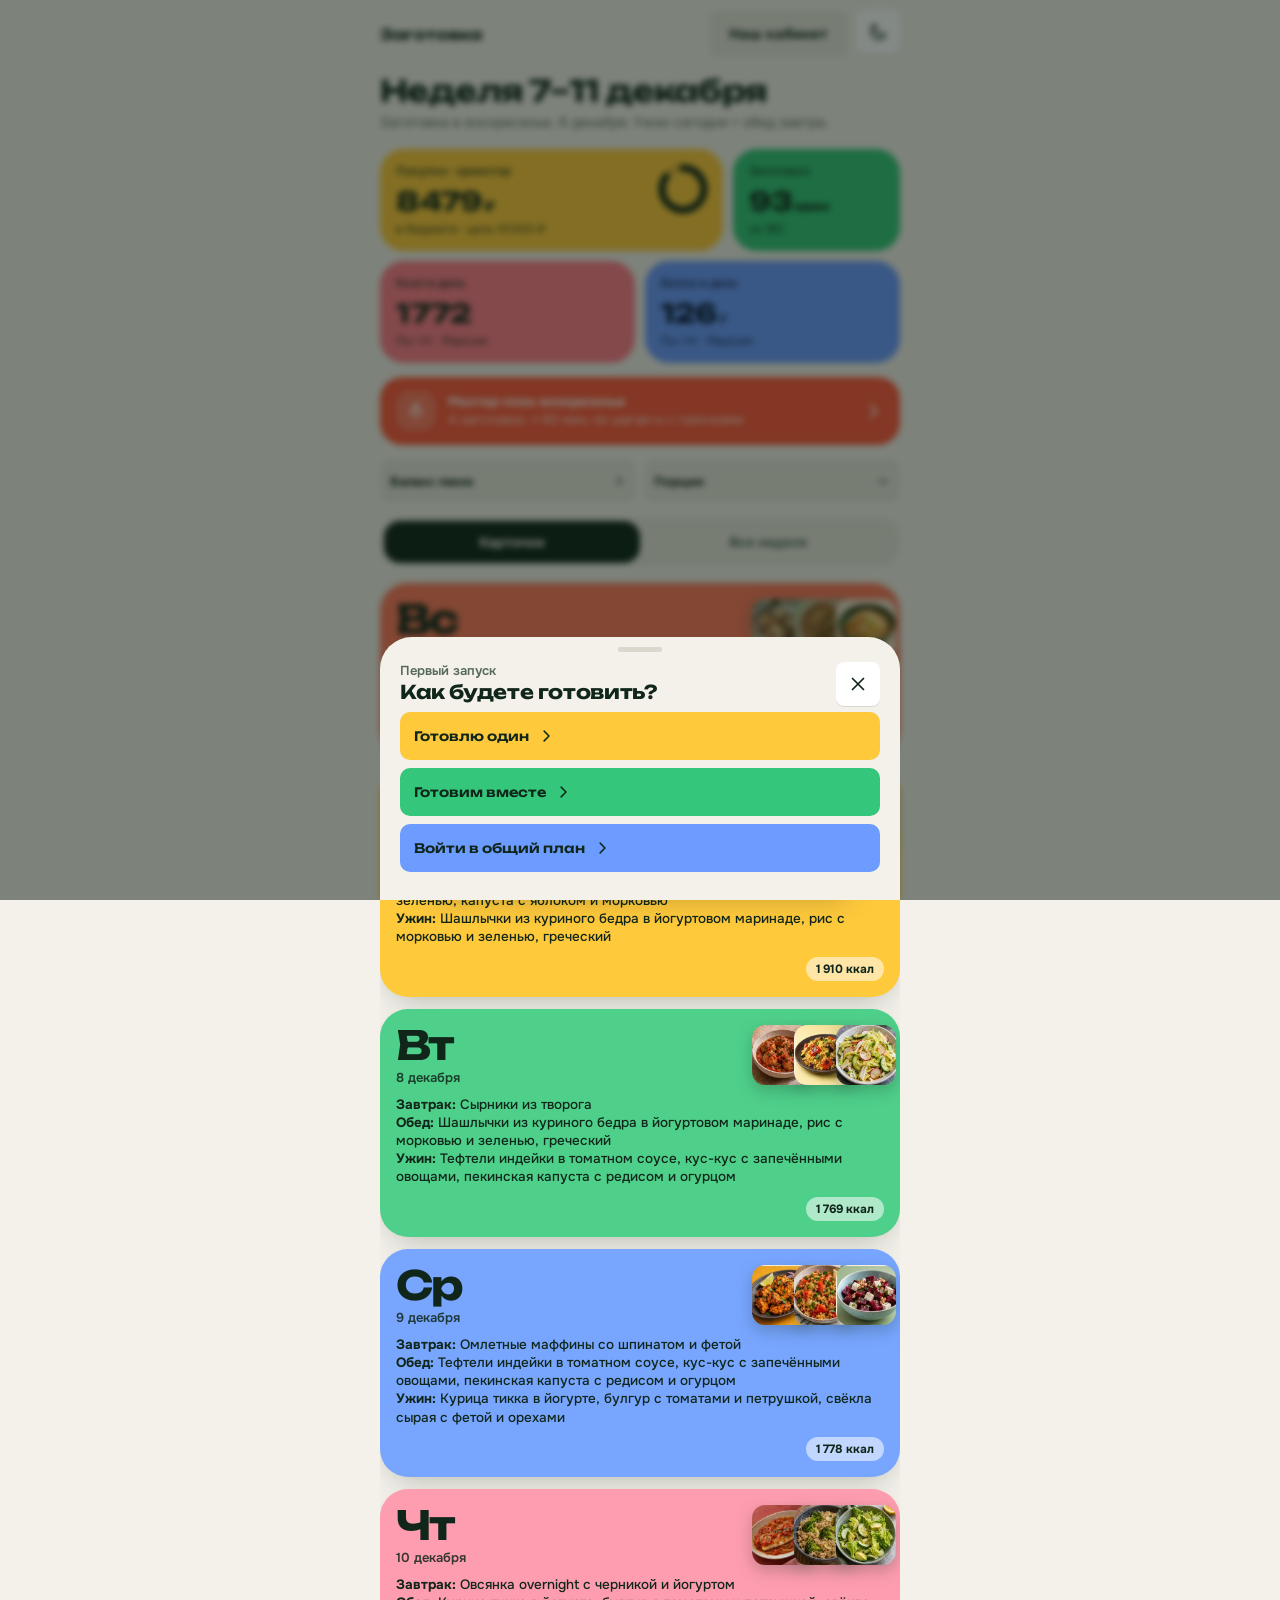
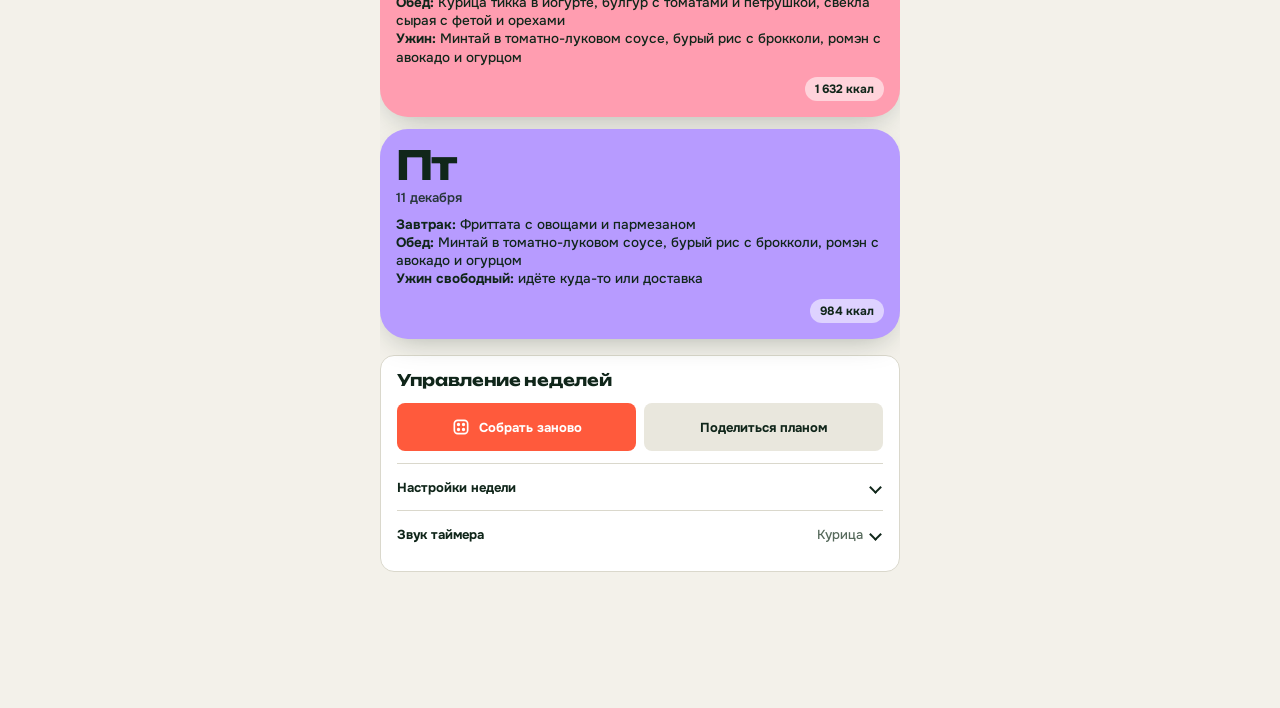
==== commit ea1a2846: "Release updated menu planner and eight recipes" ====
--- a/index.html
+++ b/index.html
@@ -279,6 +279,45 @@
 .noanim .row,.noanim .tile,.noanim .dc,.noanim .opt{animation:none}
 @media (prefers-reduced-motion:reduce){*,::before,::after{animation-duration:1ms!important;animation-delay:0ms!important;transition-duration:1ms!important}::view-transition-group(*),::view-transition-old(*),::view-transition-new(*){animation:none!important}}
 .nutrition-settings .si{flex-direction:column;align-items:stretch;gap:6px}.nutrition-settings input,.nutrition-settings select{max-width:100%;min-height:38px}.nutrition-settings summary{cursor:pointer}
+
+/* Setup and menu balance */
+.start-choices{gap:10px}
+.start-choices .btn{min-height:60px;border-radius:20px;padding:14px 16px;font:600 13px var(--disp);justify-content:space-between;text-align:left}
+.start-choices .btn:nth-child(3){background:var(--sea);color:var(--paint-ink);border-color:transparent}
+.start-choices .btn svg{width:18px;height:18px;flex:none}
+.start-profile{border:0;border-radius:24px;padding:14px;background:var(--soft)}
+.start-profile legend{border-radius:999px;padding:8px 12px}
+.start-profile input,.start-profile select,.start-form input[type=text]{border-radius:14px;font-size:16px}
+.start-profile .start-estimate{border-radius:16px;padding:12px}
+.start-mode{display:grid;grid-template-columns:repeat(2,minmax(0,1fr));gap:6px;border:0;padding:4px;margin:0;background:var(--card);border-radius:17px}
+.start-mode-label{font-size:13px;font-weight:700;margin:0 0 6px}
+.start-mode label{position:relative;display:block}
+.start-mode input{position:absolute;opacity:0;inset:0;margin:0;cursor:pointer}
+.start-mode span{display:grid;place-items:center;min-height:44px;padding:6px;text-align:center;border-radius:13px}
+.start-mode input:checked+span{background:var(--orange);color:var(--paint-ink)}
+.start-mode input:focus-visible+span{outline:3px solid var(--sea);outline-offset:-2px}
+.start-exclusions{padding:12px 14px;background:var(--soft);border-radius:18px}
+.balance-body>.nutri-grid{grid-template-columns:repeat(2,minmax(0,1fr));gap:8px}
+.balance-body>.nutri-grid .nutri-tile{border-radius:20px;padding:14px 12px;min-height:90px}
+.balance-body>.nutri-grid .nutri-tile b{font-size:clamp(18px,5.5vw,28px)}
+.balance-body>.nutri-grid .nutri-tile span,.balance-body>.nutri-grid .nutri-tile small{font-size:12px}
+.balance-body>.balance-fold{--section-color:var(--sea);background:var(--card);border:1px solid var(--line);border-radius:20px;padding:0;overflow:hidden}
+.balance-body>.balance-fold>summary{padding:12px 14px;background:var(--section-color);color:var(--paint-ink)}
+.balance-body>.balance-fold[open]>:not(summary){margin-inline:10px}
+.balance-body>.balance-fold[open]{padding-bottom:10px}
+.balance-body>.balance-fold[open]>summary{margin-bottom:10px}
+.balance-body>.balance-days-fold{--section-color:var(--leaf)}
+.balance-body>.balance-micros-fold{--section-color:var(--sea)}
+.balance-body>.balance-quality-fold{--section-color:var(--coral)}
+.balance-body>.balance-goals-fold{--section-color:var(--lemon)}
+.balance-day{background:var(--day-color);border-radius:16px;padding:10px}
+.balance-day>strong{margin:0 0 8px;padding:0;font:600 12px var(--disp);background:none}
+.balance-day .nutri-tile{background:var(--card);border-radius:11px;padding:8px 2px}
+.balance-micro{background:var(--soft);border:0;border-radius:13px;padding:10px}
+.balance-micro:nth-child(even){background:color-mix(in srgb,var(--sea) 24%,var(--card))}
+.balance-micro:nth-child(odd){background:color-mix(in srgb,var(--leaf) 24%,var(--card))}
+.balance-micro small{font-size:11px;color:var(--mut)}
+.balance-swap{min-height:44px;height:auto;padding-block:8px;background:var(--leaf);color:var(--paint-ink);border-color:transparent}
 </style>
 
 <style>
@@ -1063,6 +1102,64 @@
 FIBER.curr=5;
 WHOLE_GRAIN.add('pasta'); PULSES.add('wbean'); SIDE_DRY.pasta=140;
 NEW_WEEK_RECIPES.push(...[{"name":"Овсянка на кефире с грушей и льном","type":"Завтрак","category":"Каши","active":7,"total":12,"ingredients":[["oat",90],["kef",270],["pear",180],["flax",16]],"steps":["Сварите хлопья ({oat}) в воде по инструкции. Пока они остывают, измельчите лён ({flax}) и нарежьте грушу ({pear}).","В тёплую кашу вмешайте кефир ({kef}) и лён. Разложите грушу сверху."]},{"name":"Творог с бананом и льняной крошкой","type":"Завтрак","category":"Творог","active":5,"total":5,"ingredients":[["cot",260],["kef",100],["ban",160],["flax",16]],"steps":["Разотрите творог ({cot}) с кефиром ({kef}). Нарежьте банан ({ban}), измельчите лён ({flax}).","Разложите творог и банан по мискам, посыпьте льном."]},{"name":"Белая фасоль со шпинатом в томатах","type":"Основное","category":"Бобовые","active":15,"total":20,"ingredients":[["wbean",600],["spi",200],["tmc",360],["onion",100],["oo",16]],"steps":["Слейте заливку с фасоли ({wbean}). Нарежьте лук ({onion}) кубиками, пассеруйте в масле ({oo}) 5 минут.","Разомните томаты ({tmc}), добавьте к луку вместе с фасолью. Прогрейте 8 минут, вмешайте шпинат ({spi}) и тушите ещё 2 минуты."]},{"name":"Сардины с лимоном и белой фасолью","type":"Основное","category":"Рыба","active":10,"total":15,"ingredients":[["sard",360],["wbean",280],["tmc",250],["lem",24],["prs",16]],"steps":["Фасоль ({wbean}) промойте, сардины ({sard}) освободите от заливки. Разломите рыбу крупными кусками.","Разомните томаты ({tmc}) в сотейнике, прогрейте с фасолью 6 минут. Добавьте рыбу и прогрейте под крышкой. Подавайте с соком лимона ({lem}) и рубленой петрушкой ({prs})."]},{"name":"Цельнозерновые спирали с вешенками","type":"Гарнир","category":"Крупа","active":15,"total":20,"ingredients":[["pasta",140],["oyst",300],["gar",6],["oo",16]],"steps":["Сварите сухие спирали ({pasta}) по инструкции, оставьте немного воды от варки.","Вешенки ({oyst}) разберите на полоски, обжарьте на масле ({oo}) 8–10 минут. Добавьте рубленый чеснок ({gar}), через минуту вмешайте пасту и немного воды от варки."]},{"name":"Паста с лимоном и петрушкой","type":"Гарнир","category":"Крупа","active":8,"total":15,"ingredients":[["pasta",140],["lem",30],["prs",16],["oo",14]],"steps":["Сварите макароны ({pasta}) по инструкции, слейте воду.","Порубите петрушку ({prs}), смешайте с соком лимона ({lem}) и маслом ({oo}). Перемешайте с горячей пастой."]},{"name":"Гречка с вешенками и зелёным луком","type":"Гарнир","category":"Крупа","active":14,"total":25,"ingredients":[["buck",140],["oyst",250],["scallion",30],["oo",16]],"steps":["Промойте гречку ({buck}), сварите по инструкции. Разберите вешенки ({oyst}) на полоски.","Обжарьте грибы на масле ({oo}) 8–10 минут. Соедините с гречкой и тонко нарезанным зелёным луком ({scallion})."]},{"name":"Картофельный салат с сардинами и горчицей","type":"Салат","category":"Рыбный","active":15,"total":30,"ingredients":[["pot",300],["sard",180],["cuc",180],["mst",12],["lem",24]],"steps":["Картофель ({pot}) сварите до мягкости, остудите и нарежьте кубиками. Огурцы ({cuc}) нарежьте полукружьями.","Слейте заливку с сардин ({sard}), разделите на кусочки. Смешайте горчицу ({mst}) с соком лимона ({lem}). Соедините и заправьте только подаваемую часть."]}]);
+Object.assign(ING,{
+  thyme:{n:'Тимьян сушёный',k:276,P:9.11,F:7.43,C:63.94,pr:5000,c:'Бакалея',h:0}
+});
+NEW_WEEK_RECIPES.push(
+  {name:'Индейка с вешенками и тимьяном',type:'Основное',category:'Индейка',active:18,total:28,
+    ingredients:[['tkt',600],['oyst',300],['onion',100],['gar',5],['thyme',2],['oo',20]],
+    steps:[
+      'Нарежьте филе бедра индейки ({tkt}) кусочками по 2–3 см. У вешенок ({oyst}) срежьте жёсткое основание, крупные грибы разорвите вдоль. Лук ({onion}) нарежьте полукольцами, чеснок ({gar}) измельчите.',
+      'На широкой сковороде разогрейте половину оливкового масла ({oo}). Обжарьте индейку партиями до румяной корочки и переложите на тарелку.',
+      'В оставшемся масле обжарьте вешенки и лук 5–7 минут. Добавьте чеснок и тимьян ({thyme}), перемешайте и прогрейте 30 секунд.',
+      'Верните индейку с выделившимся соком, влейте 60 мл воды и доведите мясо под крышкой до 74 °C в центре самого крупного кусочка.'
+    ]},
+  {name:'Свиная вырезка с вешенками и горчичным соусом',type:'Основное',category:'Свинина',active:20,total:28,
+    ingredients:[['pork',600],['oyst',300],['onion',100],['mst',20],['yog',150],['oo',20]],
+    steps:[
+      'Снимите серебристую плёнку со свиной вырезки ({pork}) и нарежьте её медальонами толщиной 2–3 см. У вешенок ({oyst}) срежьте жёсткое основание, крупные грибы разорвите вдоль. Лук ({onion}) нарежьте полукольцами.',
+      'На широкой сковороде разогрейте половину оливкового масла ({oo}). Обжарьте медальоны с обеих сторон, убавьте огонь и доведите середину до 63 °C. Переложите мясо на тарелку и дайте отдохнуть минимум 3 минуты.',
+      'В оставшемся масле обжарьте вешенки и лук 5–7 минут, пока не испарится лишняя влага. Влейте 50 мл воды и лопаткой соберите поджаристые остатки со дна.',
+      'Смешайте натуральный йогурт ({yog}) с горчицей ({mst}) и ложкой жидкости со сковороды. Снимите сковороду с огня, вмешайте соус и подайте с медальонами.'
+    ]}
+);
+Object.assign(ING,{
+  porcini:{n:'Белые грибы сушёные',k:286,P:23,F:4,C:40,pr:12000,c:'Бакалея',h:0},
+  capers:{n:'Каперсы · вес без рассола',k:23,P:2.4,F:0.9,C:4.9,pr:2500,c:'Бакалея',h:0},
+  sundried:{n:'Вяленые томаты в масле · вес без заливки',k:213,P:5,F:14,C:23,pr:2400,c:'Бакалея',h:0}
+});
+NEW_WEEK_RECIPES.push(
+  {name:'Перловка с белыми грибами и тимьяном',type:'Гарнир',category:'Крупа',active:10,total:50,
+    ingredients:[['barl',140],['porcini',15],['onion',100],['thyme',1],['oo',16]],
+    steps:['Перловку ({barl}) промойте и сварите по инструкции на упаковке. Белые грибы ({porcini}) замочите по инструкции на пачке.',
+      'Лук ({onion}) нарежьте кубиками и обжарьте в масле ({oo}) 5 минут. Грибы выньте из воды, промойте, нарежьте и добавьте к луку. Влейте немного свежей воды и тушите до полной готовности грибов.',
+      'Вмешайте перловку и тимьян ({thyme}), прогрейте 2 минуты.']},
+  {name:'Индейка с белыми грибами в йогуртовом соусе',type:'Основное',category:'Индейка',active:18,total:35,
+    ingredients:[['tkt',600],['porcini',20],['onion',120],['yog',180],['oo',20]],
+    steps:['Белые грибы ({porcini}) замочите по инструкции на упаковке. Выньте из воды, промойте и нарежьте. Нарежьте лук ({onion}) полукольцами, а индейку ({tkt}) кусочками по 2–3 см.',
+      'Обжарьте индейку партиями на половине масла ({oo}), переложите на тарелку. В оставшемся масле обжарьте лук, добавьте грибы и немного свежей воды, тушите до полной готовности грибов.',
+      'Верните индейку и доведите мясо до 74 °C в центре крупного кусочка. Снимите с огня и вмешайте йогурт ({yog}).']},
+  {name:'Треска с каперсами, лимоном и томатами',type:'Основное',category:'Рыба',active:12,total:28,
+    ingredients:[['cod',600],['tmc',400],['capers',25],['lem',40],['gar',5],['oo',20]],
+    steps:['Чеснок ({gar}) мелко порубите и прогрейте в оливковом масле ({oo}). Влейте томаты ({tmc}), разомните крупные кусочки и тушите 8 минут.',
+      'Обсушите филе трески ({cod}), уложите в соус и готовьте под крышкой до 63 °C в самой толстой части.',
+      'Слейте рассол с каперсов ({capers}), добавьте их в соус вместе с лимонным соком ({lem}).']},
+  {name:'Картофельный салат с каперсами и зелёным луком',type:'Салат',category:'Овощной',active:12,total:30,
+    ingredients:[['pot',480],['capers',25],['scallion',35],['mst',15],['lem',30],['oo',18]],
+    steps:['Картофель ({pot}) вымойте, нарежьте крупными кубиками и отварите до мягкости. Слейте воду и дайте картофелю немного остыть.',
+      'Каперсы ({capers}) откиньте на сито, зелёный лук ({scallion}) мелко нарежьте. Смешайте горчицу ({mst}), лимонный сок ({lem}) и масло ({oo}).',
+      'Соедините картофель, каперсы и лук. Порцию на завтра храните в холодильнике, заправку держите отдельно.']},
+  {name:'Булгур с вялеными томатами и белой фасолью',type:'Гарнир',category:'Крупа',active:9,total:22,
+    ingredients:[['bul',140],['wbean',200],['sundried',45],['prs',15],['lem',30]],
+    steps:['Сварите булгур ({bul}) по инструкции на упаковке. Белую фасоль ({wbean}) промойте и откиньте на сито.',
+      'Слейте лишнее масло с томатов ({sundried}), нарежьте их полосками. Смешайте булгур с фасолью и томатами, прогрейте 2 минуты.',
+      'Добавьте измельчённую петрушку ({prs}) и лимонный сок ({lem}).']},
+  {name:'Куриные рулетики с моцареллой и вялеными томатами',type:'Основное',category:'Курица',active:17,total:35,
+    ingredients:[['chb',600],['moz',120],['sundried',60],['spi',100],['oo',16]],
+    steps:['Разогрейте духовку до 200 °C. Разрежьте куриное филе ({chb}) вдоль на тонкие пласты. Моцареллу ({moz}) и вяленые томаты ({sundried}) без заливки нарежьте.',
+      'Шпинат ({spi}) прогрейте до мягкости, отожмите лишнюю влагу. Разложите начинку по пластам, сверните рулетики и выложите швом вниз в форму, смазанную маслом ({oo}).',
+      'Запекайте до 74 °C в центре самых крупных рулетиков.']}
+);
 for(const {name,type,category,active,total,ingredients,steps} of NEW_WEEK_RECIPES){
   NEW_RECIPES.push([name,type,category,type==='Завтрак'?2:4,active,ingredients,
     type==='Основное'?[...steps,MEAT_LEFTOVERS]:steps]);
@@ -2736,7 +2833,7 @@
     const rows=calculatedMicros(FULL_DAYS.flatMap(dayRecipes),person,FULL_DAYS.length,extras);
     const keyMicros=new Set(['d','b12','b9','ca','fe','kalium','i']);
     const displayedRows=rows.filter(row=>keyMicros.has(row.entry.key));
-    const options=profile?microOptions(displayedRows,profile,extras).slice(0,2):[];
+    const options=profile?microOptions(rows.filter(row=>keyMicros.has(row.entry.key)||row.entry.key==='na'),profile,extras).slice(0,2):[];
     const amount=(n,unit)=>esc(microAmount(n))+' '+unit;
     const select=people.length>1?'<div class="act-row balance-people">'+people.map(p=>'<button class="btn '+(p===person?'red':'alt')+'" data-act="microperson" data-v="'+p.key+'" aria-pressed="'+(p===person)+'">'+p.name+'</button>').join('')+'</div>':'';
     const ranked=displayedRows.sort((a,b)=>{
@@ -2745,7 +2842,7 @@
     });
     const micros=ranked.map(({entry,amount:value,known,total})=>{
       const goal=microGoal(entry,profile);
-      return '<div class="balance-micro"><b>'+entry.name+'</b><span>'+(known?(known<total?'≈ ':'')+amount(value,entry.unit):'Нет данных')+(goal?' / '+(entry.kind==='limit'?'до ':'')+amount(goal,entry.unit):'')+'</span></div>';
+      return '<div class="balance-micro"><b>'+entry.name+'</b><span>'+(known?(known<total?'≈ ':'')+amount(value,entry.unit):'Нет данных')+'</span>'+(goal?'<small>Ориентир · '+amount(goal,entry.unit)+'</small>':'')+'</div>';
     }).join('');
     const added=extras.length?'<h3>Добавлено на Пн–Чт</h3>'+extras.map(([key,grams])=>'<button class="use" data-act="microremove" data-v="'+key+'"><b>'+esc(ing(key).n)+' · '+ingredientAmount(key,grams)+'</b><span>Убрать</span></button>').join(''):'';
     const suggestions=options.length?'<h3>Что добавить</h3>'+options.map(({key,grams,contributions})=>'<button class="use" data-act="microadd" data-v="'+key+'"><b>'+esc(ing(key).n)+' · '+ingredientAmount(key,grams)+'</b><span>'+contributions.slice(0,2).map(c=>c.entry.name+' +'+amount(c.value,c.entry.unit)).join(' · ')+'</span></button>').join(''):'';
@@ -2754,10 +2851,10 @@
     const proposed=sheet.suggested?(proposal?'<div class="rbox"><b>'+DN[proposal.day]+' · '+esc(REC[proposal.prev].n)+' → '+esc(REC[proposal.id].n)+'</b><p>'+proposal.details+'</p><button class="btn" data-act="acceptside">Применить замену</button></div>':'<p class="small mut">Подходящей замены не найдено.</p>'):'';
     return head('В среднем за Пн–Чт','Баланс меню')+'<div class="bd balance-body">'+select+macroSummary(person)
       +added+suggestions
-      +'<details class="balance-fold"><summary>По дням</summary><div class="balance-days">'+daily+'</div></details>'
-      +'<details class="balance-fold"><summary>Витамины и минералы</summary><div class="balance-micro-grid">'+micros+'</div>'+'<p class="small mut">≈ — данные есть для части продуктов.</p><small class="mut">Источники состава: USDA, CoFID, BLS 4.0 (Max Rubner-Institut, CC BY 4.0), MEXT, Frida.</small></details>'
-      +'<details class="balance-fold"><summary>Соль, жиры и сахара</summary>'+qualitySummary(person)+'</details>'
-      +'<details class="balance-fold"><summary>Цели питания</summary>'+nutritionSettings(person)+'</details>'
+      +'<details class="balance-fold balance-days-fold" open><summary>По дням</summary><div class="balance-days">'+daily+'</div></details>'
+      +'<details class="balance-fold balance-micros-fold"><summary>Витамины и минералы</summary><div class="balance-micro-grid">'+micros+'</div>'+'<p class="small mut">≈ — данные есть для части продуктов.</p><small class="mut">Источники состава: USDA, CoFID, BLS 4.0 (Max Rubner-Institut, CC BY 4.0), MEXT, Frida.</small></details>'
+      +'<details class="balance-fold balance-quality-fold"><summary>Соль, жиры и сахара</summary>'+qualitySummary(person)+'</details>'
+      +'<details class="balance-fold balance-goals-fold"><summary>Цели питания</summary>'+nutritionSettings(person)+'</details>'
       +'<button class="btn alt balance-swap" data-act="suggestside">Подобрать другой гарнир</button>'+proposed+'</div></div>';
   }
   if(sheet.kind==='pantry'){
@@ -2775,7 +2872,7 @@
     return head('Общий план','Подключиться к плану')+'<div class="bd"><label for="join-link">Код общего плана или приглашение</label><input id="join-link" type="text" autocomplete="off" autocapitalize="off" spellcheck="false" style="width:100%"><label for="join-person">Кто подключается по коду</label><select id="join-person"><option value="m">Максим</option><option value="d">Даша</option></select><p id="join-error" class="small" role="alert"></p><div class="act-row"><button class="btn red" data-act="readjoin"'+(sheet.busy?' disabled':'')+'>'+(sheet.busy?'Проверяю…':'Войти')+'</button><button class="btn alt" data-act="startback">Назад</button></div></div></div>';
   }
   if(sheet.kind==='who'){
-    return head('Первый запуск','Как будете готовить?')+'<div class="bd"><div class="start-choices"><button class="btn red" data-act="startmode" data-v="solo">Готовлю один</button><button class="btn alt" data-act="startmode" data-v="pair">Готовим вместе</button><button class="btn alt" data-act="joinlink">Войти в общий план</button></div></div></div>';
+    return head('Первый запуск','Как будете готовить?')+'<div class="bd"><div class="start-choices"><button class="btn red" data-act="startmode" data-v="solo">Готовлю один '+IC.right+'</button><button class="btn alt" data-act="startmode" data-v="pair">Готовим вместе '+IC.right+'</button><button class="btn alt" data-act="joinlink">Войти в общий план '+IC.right+'</button></div></div></div>';
   }
   if(sheet.kind==='onboarding'){
     const pair=sheet.mode==='pair',cloud=pair&&!!S.hub;
@@ -2786,7 +2883,9 @@
       const input=(field,label,min,max,step,value)=>'<label>'+label+'<input name="'+field+'" type="number" min="'+min+'" max="'+max+'" step="'+step+'" value="'+esc(value??'')+'" inputmode="decimal"></label>';
       const select=(field,label,items,value)=>'<label>'+label+'<select name="'+field+'">'+items.map(([id,title])=>'<option value="'+id+'"'+(String(value??'')===id?' selected':'')+'>'+title+'</option>').join('')+'</select></label>';
       return '<fieldset class="start-profile" data-start-person="'+k+'" data-mode="'+mode+'"><legend>'+(index?'Второй участник':'Ваши цели')+'</legend>'
-        +select('mode','Калории и БЖУ',[['auto','Рассчитать'],['manual','Вручную']],mode)
+        +'<p class="start-mode-label" id="start-mode-'+k+'">Калории и БЖУ</p><div class="start-mode" role="group" aria-labelledby="start-mode-'+k+'">'
+        +[['auto','Рассчитать'],['manual','Вручную']].map(([id,title])=>'<label><input type="radio" name="mode-'+k+'" value="'+id+'"'+(mode===id?' checked':'')+'><span>'+title+'</span></label>').join('')
+        +'</div>'
         +'<div class="start-auto">'+select('sex','Пол',[['','Выберите'],['m','Мужской'],['f','Женский']],v.sex)
         +fields.map(([key,label,min,max,step])=>input(key,label,min,max,step,v[key])).join('')
         +select('activity','Активность',[['','Выберите'],['1.2','Преимущественно сидя'],['1.375','Лёгкая'],['1.55','Умеренная'],['1.725','Высокая']],v.activity)
@@ -2800,8 +2899,9 @@
       +'<label for="start-name">Ваше имя</label><input id="start-name" type="text" maxlength="40" autocomplete="given-name" value="'+esc(sheet.names?.m||'')+'" style="width:100%">'
       +(pair?'<label for="start-partner">Имя второго человека</label><input id="start-partner" type="text" maxlength="40" value="'+esc(sheet.names?.d||'')+'" style="width:100%">':'')
       +['m',...(pair?['d']:[])].map(section).join('')
-      +'<details'+(sheet.settings?' open':'')+'><summary>Исключить продукты</summary>'
+      +'<details class="start-exclusions"'+(sheet.settings?' open':'')+'><summary>Исключить продукты</summary>'
       +Object.entries(FOOD_FILTERS).map(([k,[name]])=>'<label class="si"><input type="checkbox" data-start-exclude="'+k+'"'+((sheet.filters||S.excluded)?.[k]?' checked':'')+'> '+name+'</label>').join('')+'</details>'
+      +(pair&&!cloud?'<p class="small mut">Меню на двоих сохранится на этом устройстве. Если у вас уже есть общий план, подключитесь по приглашению.</p>':'')
       +'<div class="act-row">'+'<button class="btn red" data-act="startsave"'+(sheet.busy?' disabled':'')+'>'+(sheet.busy?'Создаю…':cloud?'Создать общий план':'Открыть меню')+'</button>'
       +(pair?'<button class="btn alt" data-act="joinlink"'+(sheet.busy?' disabled':'')+'>Подключиться к плану</button>':'')
       +'<button class="btn alt" data-act="startback">Назад</button></div></div></div>';
@@ -3173,6 +3273,59 @@
   }
   return cost;
 }
+function diversifySides(plan,sides,mains,salads,score){
+  const isVegetable=id=>REC[id].c==='Овощной';
+  if(plan.cook.some(day=>isVegetable(day.s)))return plan;
+  const vegetables=sides.filter(isVegetable);
+  if(!vegetables.length)return plan;
+  const original=S;
+  const calorieError=(day,person)=>Math.abs(dayTotals(day,person).k/person.target-1);
+  let best=plan,bestScore=score(plan);
+  try{
+    S={...original,...plan};
+    const people=profiles();
+    const calorieLimits=FULL_DAYS.map(day=>people.map(person=>Math.max(.07,calorieError(day,person))));
+    const costLimit=Math.max(BUDGET,planCost());
+    const prepLimit=Math.max(180,sundayPrep());
+    const eveningLimits=plan.cook.map((_,day)=>Math.max(30,eveningMin(day)));
+    const nutritionLimit=menuNutritionPenalty();
+    const consider=(day,main,side,salad)=>{
+      const cook=plan.cook.map((meal,index)=>index===day?{...meal,m:main,s:side,l:salad}:meal);
+      const candidate={...plan,cook};
+      S={...original,...candidate};
+      if(eveningMin(day)>eveningLimits[day]||sundayPrep()>prepLimit||planCost()>costLimit)return;
+      const candidatePeople=profiles();
+      if(FULL_DAYS.some((d,i)=>candidatePeople.some((person,j)=>calorieError(d,person)>calorieLimits[i][j]+1e-9)))return;
+      if(menuNutritionPenalty()>nutritionLimit)return;
+      const candidateScore=score(candidate);
+      if(candidateScore<bestScore){best=candidate;bestScore=candidateScore;}
+    };
+    for(let day=0;day<plan.cook.length;day++){
+      if(original.lock?.['c'+day])continue;
+      const current=plan.cook[day];
+      for(const side of vegetables){
+        consider(day,current.m,side,current.l);
+        if(REC[side].k>=100)continue;
+        const target=REC[current.m].k+REC[current.s].k-REC[side].k;
+        const alternatives=mains.filter(id=>id!==current.m
+          && !plan.cook.some(meal=>meal.m===id)
+          && REC[id].ev+REC[side].ev+REC[current.l].ev<=eveningLimits[day]);
+        const distance=id=>Math.abs(REC[id].k-target)+4*Math.abs(REC[id].P-REC[current.m].P);
+        alternatives.sort((a,b)=>distance(a)-distance(b));
+        for(const main of alternatives.slice(0,3))consider(day,main,side,current.l);
+        const saladTarget=REC[current.l].k+REC[current.s].k-REC[side].k;
+        const carbTarget=REC[current.l].C+REC[current.s].C-REC[side].C;
+        const saladOptions=salads.filter(id=>!plan.cook.some(meal=>meal.l===id)
+          && REC[current.m].ev+REC[side].ev+REC[id].ev<=eveningLimits[day]);
+        const saladDistance=id=>Math.abs(REC[id].k-saladTarget)+4*Math.abs(REC[id].C-carbTarget);
+        saladOptions.sort((a,b)=>saladDistance(a)-saladDistance(b));
+        for(const salad of saladOptions.slice(0,3))consider(day,current.m,side,salad);
+      }
+    }
+    return best;
+  }finally{S=original;}
+}
+
 function generate(){
   const mains=poolFor('Основное'),sides=poolFor('Гарнир'),sals=poolFor('Салат'),brs=poolFor('Завтрак');
   if([mains,sides,sals,brs].some(pool=>!pool.length))return null;
@@ -3217,6 +3370,7 @@
         const value=score(candidate);if(value<loss){loss=value;best=candidate;}
       }
     }
+    best=diversifySides(best,sides,mains,sals,score);
   }
   return best;
 }
@@ -3446,7 +3600,8 @@
   save();sheet={kind:'household'};paintLayer();gsync();
 }
 function startProfileValues(field){
-  return Object.fromEntries([...field.querySelectorAll('input,select')].map(el=>[el.name,el.value]));
+  const values=Object.fromEntries([...field.querySelectorAll('input:not([type="radio"]),select')].map(el=>[el.name,el.value]));
+  return {...values,mode:field.querySelector('.start-mode input:checked').value};
 }
 function updateStartProfile(field){
   const values=startProfileValues(field);
